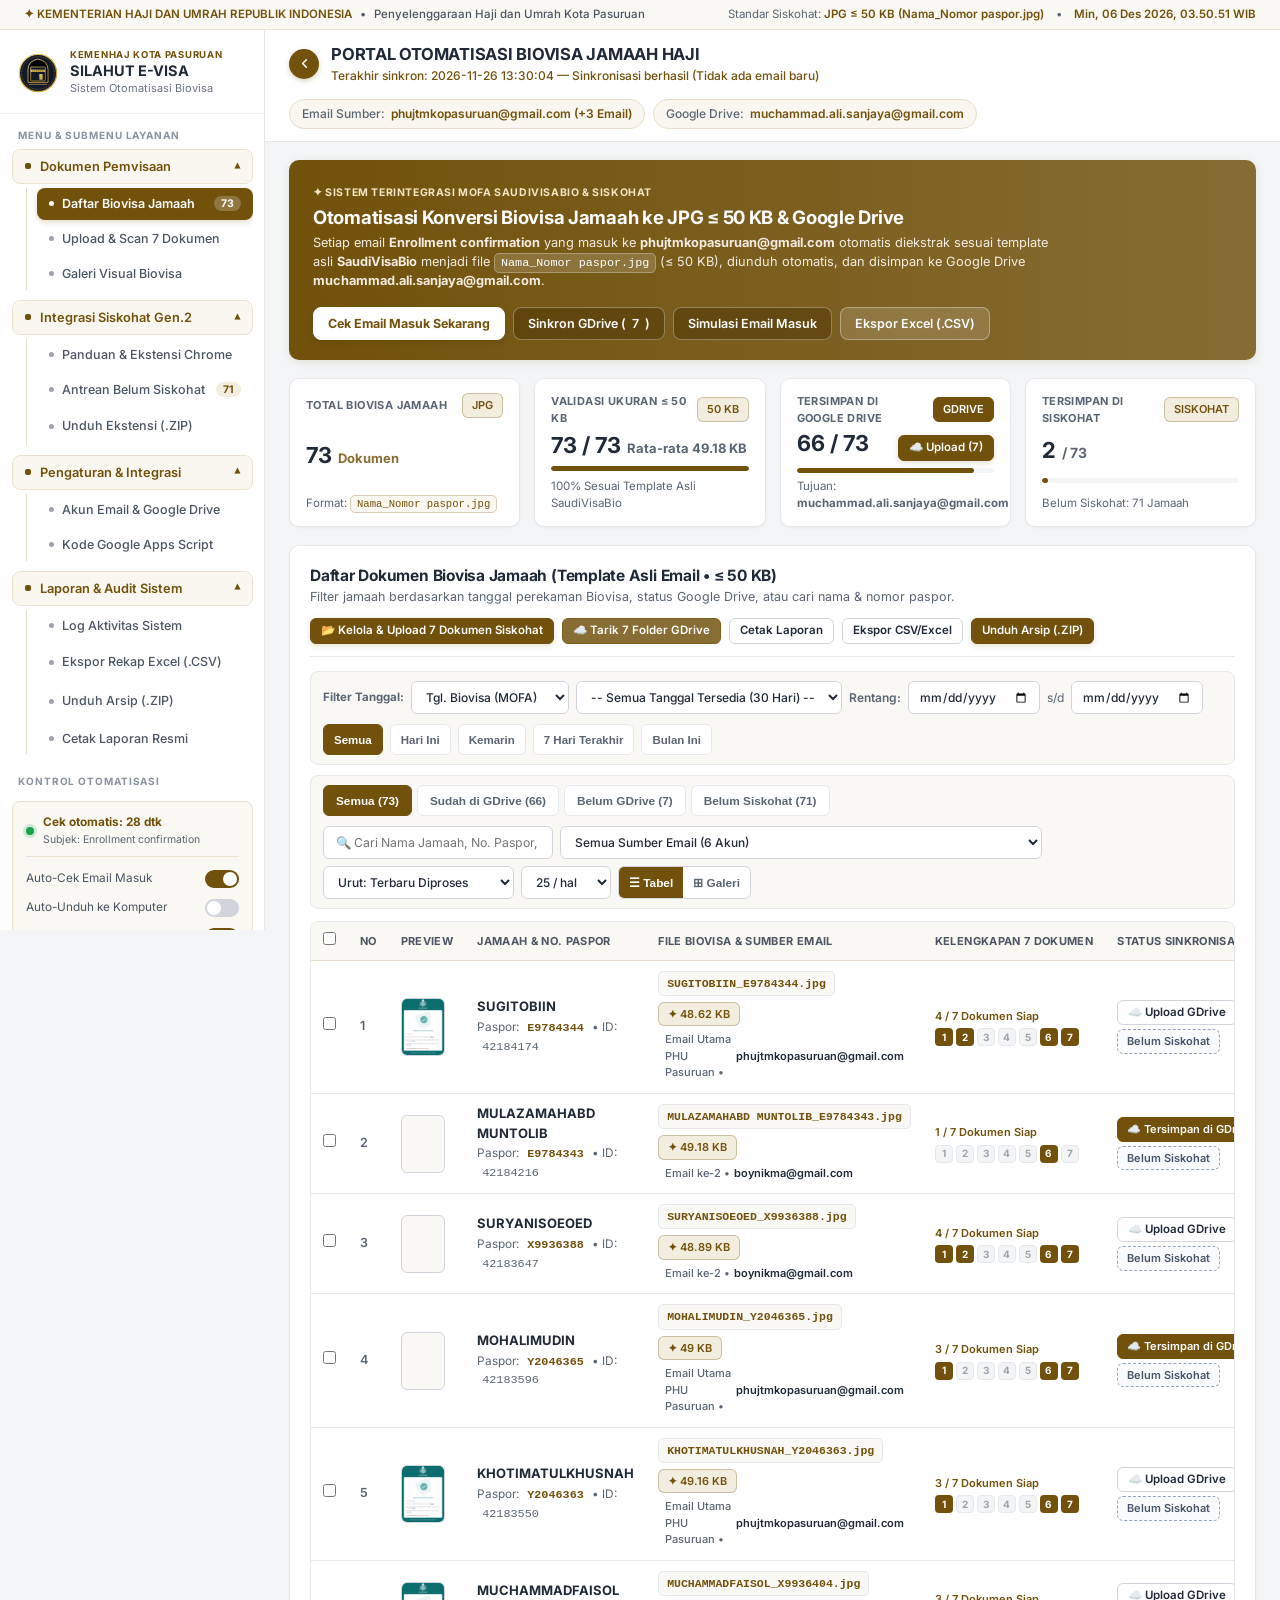
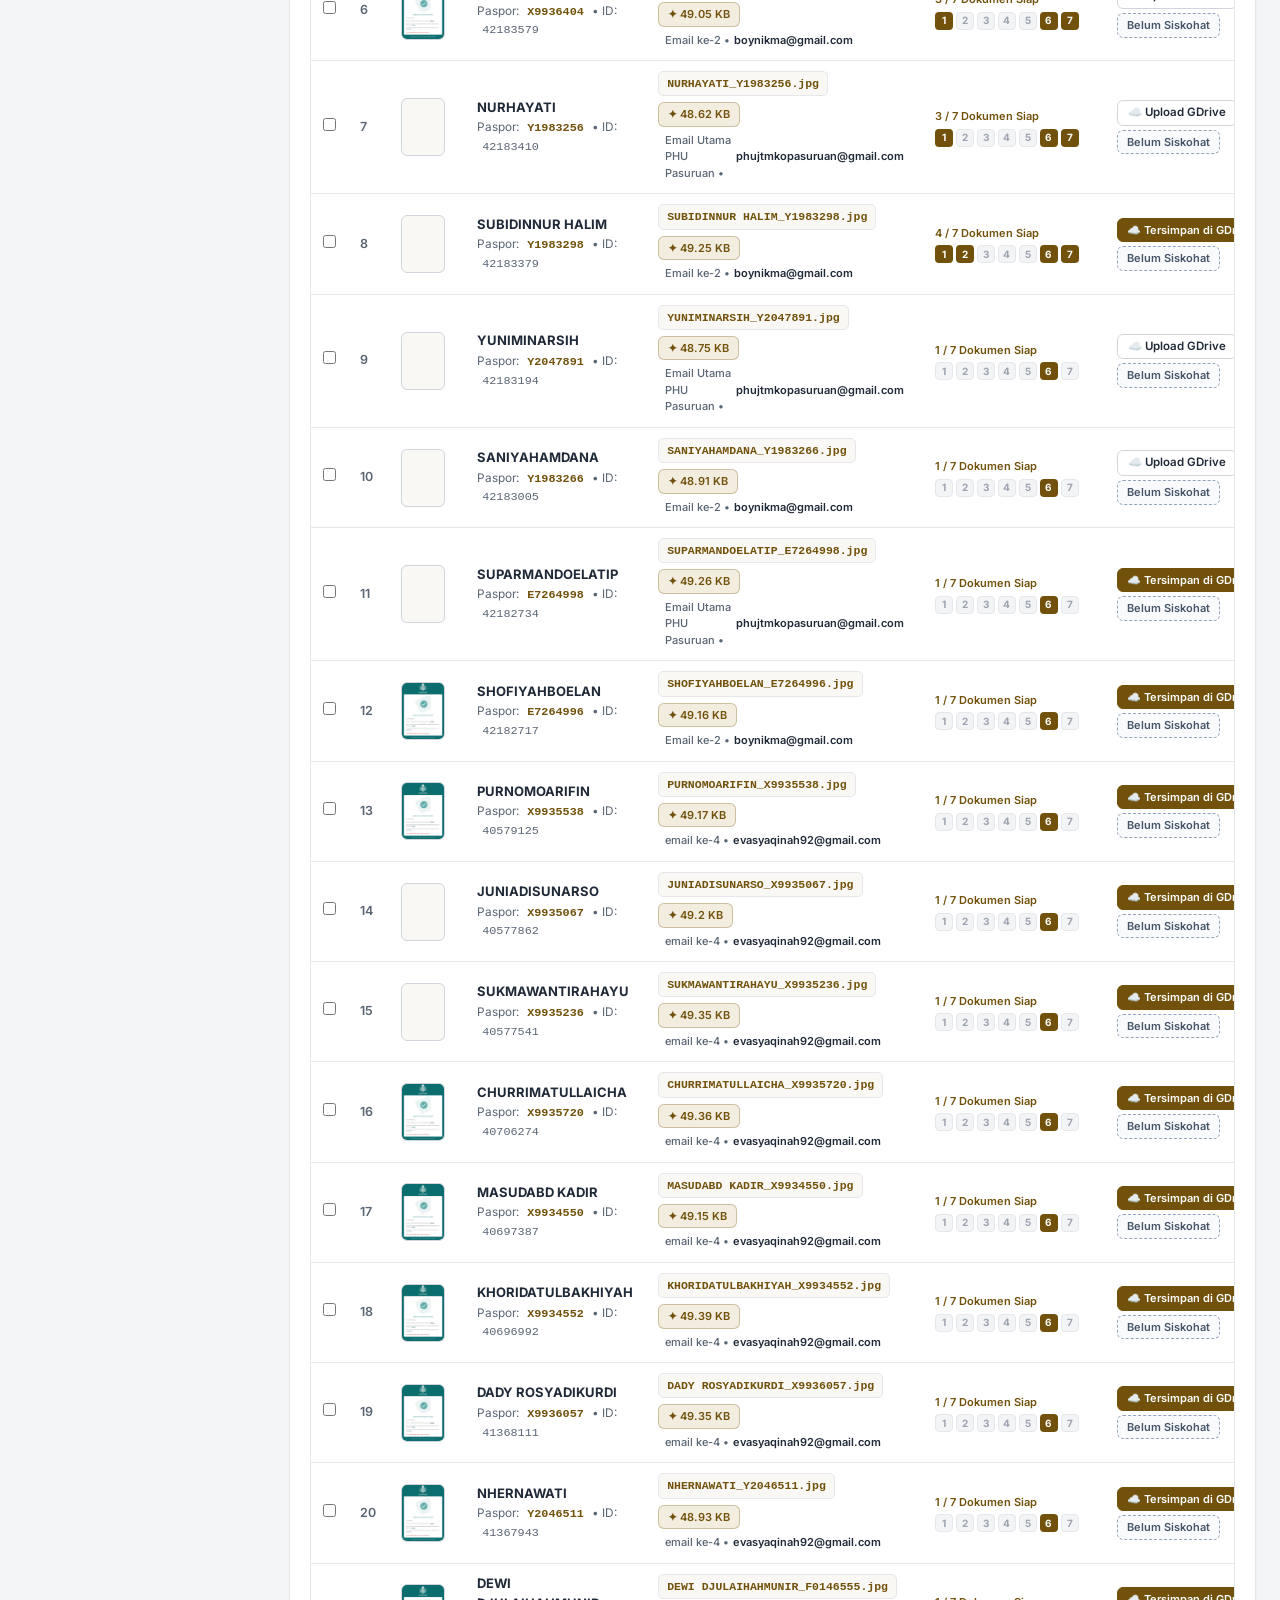
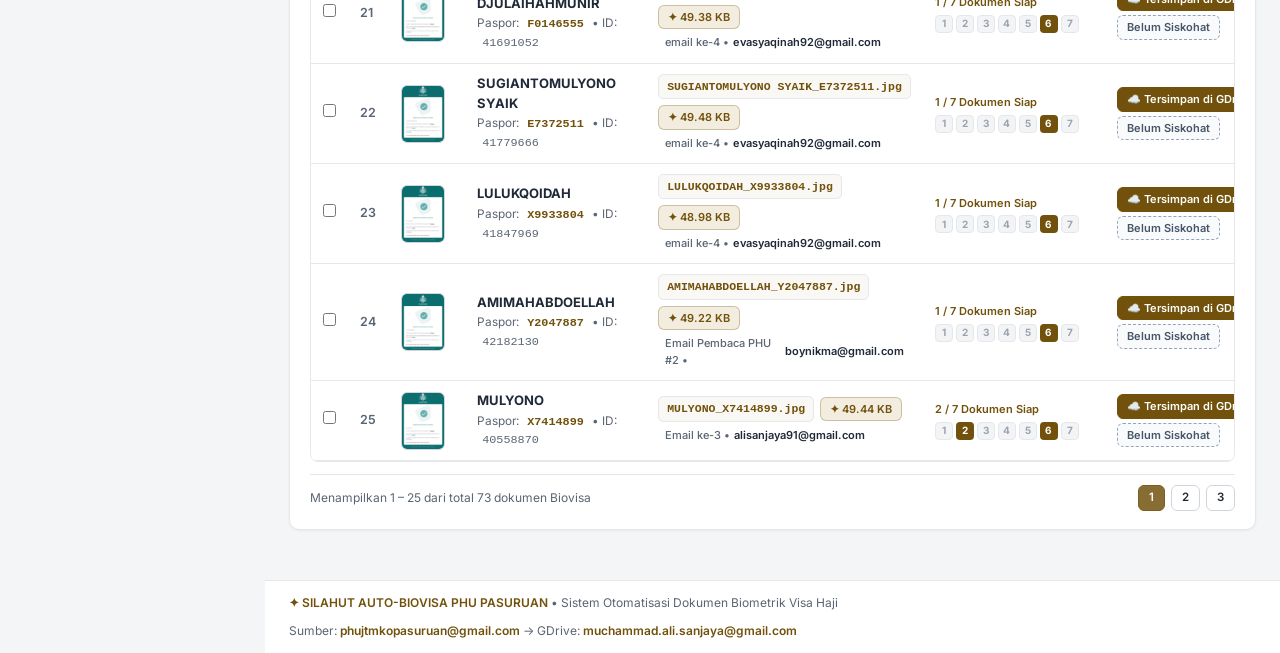
==== docs/index.html @ 72e80742 "Sync 7 dokumen pemvisaan antar-komputer (GDrive + Cloud DB + GitHub Pages)" ====
<!DOCTYPE html>
<html lang="id">
<head>
    <meta charset="UTF-8">
    <meta name="viewport" content="width=device-width, initial-scale=1.0">
    <title>SILAHUT E-VISA &bull; Sistem Otomatisasi BioVisa Jamaah Haji | PHU Kemenag Pasuruan</title>
    <link rel="icon" type="image/svg+xml" href="assets/logo-silahut.svg">
    <link rel="preconnect" href="https://fonts.googleapis.com">
    <link rel="preconnect" href="https://fonts.gstatic.com" crossorigin>
    <link rel="stylesheet" href="https://fonts.googleapis.com/css2?family=Inter:wght@400;500;600;700&family=Plus+Jakarta+Sans:wght@500;600;700;800&display=swap" media="print" onload="this.media='all'">
    <link rel="stylesheet" href="style.css">
    <link rel="stylesheet" href="admin.css">
</head>
<body class="admin-body">

    <!-- 1. TOP GOVERNMENT BAR (.top-gov-bar - #000000) -->
    <div class="top-gov-bar">
        <div class="top-gov-inner">
            <div class="gov-badge-left">
                <span class="gold-highlight">✦ KEMENTERIAN HAJI DAN UMRAH REPUBLIK INDONESIA</span>
                <span>&bull;</span>
                <span>Penyelenggaraan Haji dan Umrah Kota Pasuruan</span>
            </div>
            <div class="gov-badge-right">
                <span>Standar Siskohat: <strong class="gold-highlight">JPG &le; 50 KB (Nama_Nomor paspor.jpg)</strong></span>
                <span>&bull;</span>
                <span id="live-clock-wib">--:--:-- WIB</span>
            </div>
        </div>
    </div>

    <!-- 2. APP SHELL: SIDEBAR + MAIN WORKSPACE -->
    <div class="app-shell">

        <!-- MOBILE SIDEBAR BACKDROP -->
        <div class="sidebar-backdrop" id="sidebar-backdrop" onclick="toggleMobileSidebar(false)"></div>

        <!-- ADMIN SIDEBAR (.admin-sidebar - #111827 Charcoal + #D4AF37 Gold, Clean Governance Style) -->
        <aside class="admin-sidebar" id="admin-sidebar">
            <div class="sidebar-inner-wrap">
                <a href="index.php" class="sidebar-brand">
                    <img src="assets/logo-silahut.svg" alt="Logo PHU Kemenag">
                    <div class="sidebar-brand-text">
                        <div class="brand-tag">KEMENHAJ KOTA PASURUAN</div>
                        <div class="brand-name">SILAHUT E-VISA</div>
                        <div class="brand-sub">Sistem Otomatisasi Biovisa</div>
                    </div>
                </a>

                <div class="sidebar-section-label">Menu &amp; Submenu Layanan</div>
                <nav class="sidebar-nav">
                    <!-- MENU 1: LAYANAN DOKUMEN PEMVISAAN -->
                    <div class="sidebar-menu-group open" id="menu-grp-layanan">
                        <button type="button" class="sidebar-parent-btn" onclick="toggleSidebarGroup('menu-grp-layanan')">
                            <span class="sidebar-parent-left">
                                <span class="parent-indicator"></span>
                                <span>Dokumen Pemvisaan</span>
                            </span>
                            <span class="submenu-chevron">▾</span>
                        </button>
                        <div class="sidebar-submenu">
                            <button type="button" class="sidebar-sublink active" id="nav-tab-records" onclick="openRecordsSubmenu('table', 'all', false, this)">
                                <span class="sidebar-link-left">
                                    <span class="nav-bullet"></span>
                                    <span>Daftar Biovisa Jamaah</span>
                                </span>
                                <span class="sidebar-badge" id="nav-badge-total">0</span>
                            </button>
                            <button type="button" class="sidebar-sublink" id="nav-sub-7docs" onclick="openRecordsSubmenu('table', 'all', true, this)">
                                <span class="sidebar-link-left">
                                    <span class="nav-bullet"></span>
                                    <span>Upload &amp; Scan 7 Dokumen</span>
                                </span>
                            </button>
                            <button type="button" class="sidebar-sublink" id="nav-sub-gallery" onclick="openRecordsSubmenu('grid', 'all', false, this)">
                                <span class="sidebar-link-left">
                                    <span class="nav-bullet"></span>
                                    <span>Galeri Visual Biovisa</span>
                                </span>
                            </button>
                        </div>
                    </div>

                    <!-- MENU 2: INTEGRASI SISKOHAT GEN.2 -->
                    <div class="sidebar-menu-group open" id="menu-grp-siskohat">
                        <button type="button" class="sidebar-parent-btn" onclick="toggleSidebarGroup('menu-grp-siskohat')">
                            <span class="sidebar-parent-left">
                                <span class="parent-indicator"></span>
                                <span>Integrasi Siskohat Gen.2</span>
                            </span>
                            <span class="submenu-chevron">▾</span>
                        </button>
                        <div class="sidebar-submenu">
                            <button type="button" class="sidebar-sublink" id="nav-tab-siskohat" onclick="switchTab('tab-siskohat', this)">
                                <span class="sidebar-link-left">
                                    <span class="nav-bullet"></span>
                                    <span>Panduan &amp; Ekstensi Chrome</span>
                                </span>
                            </button>
                            <button type="button" class="sidebar-sublink" id="nav-sub-siskohat-pend" onclick="openRecordsSubmenu('table', 'siskohat_pending', false, this)">
                                <span class="sidebar-link-left">
                                    <span class="nav-bullet"></span>
                                    <span>Antrean Belum Siskohat</span>
                                </span>
                                <span class="sidebar-badge" id="nav-badge-siskohat-pend">0</span>
                            </button>
                            <a href="api.php?action=download_siskohat_ext" class="sidebar-sublink">
                                <span class="sidebar-link-left">
                                    <span class="nav-bullet"></span>
                                    <span>Unduh Ekstensi (.ZIP)</span>
                                </span>
                            </a>
                        </div>
                    </div>

                    <!-- MENU 3: PENGATURAN & INTEGRASI -->
                    <div class="sidebar-menu-group open" id="menu-grp-setup">
                        <button type="button" class="sidebar-parent-btn" onclick="toggleSidebarGroup('menu-grp-setup')">
                            <span class="sidebar-parent-left">
                                <span class="parent-indicator"></span>
                                <span>Pengaturan &amp; Integrasi</span>
                            </span>
                            <span class="submenu-chevron">▾</span>
                        </button>
                        <div class="sidebar-submenu">
                            <button type="button" class="sidebar-sublink" id="nav-tab-setup" onclick="switchTab('tab-setup', this)">
                                <span class="sidebar-link-left">
                                    <span class="nav-bullet"></span>
                                    <span>Akun Email &amp; Google Drive</span>
                                </span>
                            </button>
                            <button type="button" class="sidebar-sublink" id="nav-tab-gas" onclick="switchTab('tab-gas-scripts', this)">
                                <span class="sidebar-link-left">
                                    <span class="nav-bullet"></span>
                                    <span>Kode Google Apps Script</span>
                                </span>
                            </button>
                        </div>
                    </div>

                    <!-- MENU 4: LAPORAN & AUDIT SISTEM -->
                    <div class="sidebar-menu-group open" id="menu-grp-laporan">
                        <button type="button" class="sidebar-parent-btn" onclick="toggleSidebarGroup('menu-grp-laporan')">
                            <span class="sidebar-parent-left">
                                <span class="parent-indicator"></span>
                                <span>Laporan &amp; Audit Sistem</span>
                            </span>
                            <span class="submenu-chevron">▾</span>
                        </button>
                        <div class="sidebar-submenu">
                            <button type="button" class="sidebar-sublink" id="nav-tab-logs" onclick="switchTab('tab-logs', this)">
                                <span class="sidebar-link-left">
                                    <span class="nav-bullet"></span>
                                    <span>Log Aktivitas Sistem</span>
                                </span>
                            </button>
                            <a href="api.php?action=export_csv" class="sidebar-sublink">
                                <span class="sidebar-link-left">
                                    <span class="nav-bullet"></span>
                                    <span>Ekspor Rekap Excel (.CSV)</span>
                                </span>
                            </a>
                            <a href="api.php?action=download_zip" class="sidebar-sublink">
                                <span class="sidebar-link-left">
                                    <span class="nav-bullet"></span>
                                    <span>Unduh Arsip (.ZIP)</span>
                                </span>
                            </a>
                            <button type="button" class="sidebar-sublink" onclick="printOfficialReport()">
                                <span class="sidebar-link-left">
                                    <span class="nav-bullet"></span>
                                    <span>Cetak Laporan Resmi</span>
                                </span>
                            </button>
                        </div>
                    </div>
                </nav>

                <div class="sidebar-section-label">Kontrol Otomatisasi</div>
                <div class="sidebar-radar-card">
                    <div class="radar-header">
                        <span id="sync-dot" class="pulse-dot"></span>
                        <div>
                            <div style="font-size: 11.8px; font-weight: 700; color: var(--rich-gold);" id="sync-countdown-text">Auto-Sync Aktif</div>
                            <div style="font-size: 10.5px; color: var(--text-secondary);">Subjek: Enrollment confirmation</div>
                        </div>
                    </div>

                    <label class="sidebar-toggle-row" title="Cek otomatis email Enrollment confirmation yang baru masuk">
                        <span>Auto-Cek Email Masuk</span>
                        <span class="gov-switch">
                            <input type="checkbox" id="toggle-auto-sync" checked onchange="toggleQuickSetting()">
                            <span class="gov-slider"></span>
                        </span>
                    </label>

                    <label class="sidebar-toggle-row" title="Otomatis ter-download ke komputer Anda setiap ada email biovisa baru masuk">
                        <span>Auto-Unduh ke Komputer</span>
                        <span class="gov-switch">
                            <input type="checkbox" id="toggle-auto-download"  onchange="toggleQuickSetting()">
                            <span class="gov-slider"></span>
                        </span>
                    </label>

                    <label class="sidebar-toggle-row" title="Bunyi notifikasi lembut saat ada email Biovisa baru masuk">
                        <span>Notifikasi Suara</span>
                        <span class="gov-switch">
                            <input type="checkbox" id="toggle-sound-notif" checked>
                            <span class="gov-slider"></span>
                        </span>
                    </label>
                </div>
            </div>
        </aside>

        <!-- MAIN WORKSPACE -->
        <div class="admin-main">

            <!-- TOP MAIN NAVBAR (.main-navbar - #FFFFFF + #D4AF37 Gold Border) -->
            <header class="main-navbar">
                <div class="navbar-inner">
                    <div class="navbar-left">
                        <button class="sidebar-toggle-btn" onclick="toggleSidebarVisibility()" title="Sembunyikan / Tampilkan Sidebar Navigasi">
                            <svg viewBox="0 0 24 24" stroke-linecap="round" stroke-linejoin="round">
                                <polyline points="15 18 9 12 15 6"></polyline>
                            </svg>
                        </button>
                        <div>
                            <div class="portal-title-main" style="font-size: 16.5px;">PORTAL OTOMATISASI BIOVISA JAMAAH HAJI</div>
                            <div style="font-size: 12px; color: #71510B; font-weight: 500;" id="last-sync-info">
                                Siap memantau email subjek "Enrollment confirmation" secara real-time
                            </div>
                        </div>
                    </div>

                    <div class="account-pills">
                        <div class="portal-pill-btn" title="Akun Gmail Penerima Email MOFA">
                            <span style="color:var(--text-secondary);">Email Sumber:</span>
                            <strong id="header-source-email">phujtmkopasuruan@gmail.com</strong>
                        </div>
                        <div class="portal-pill-btn" title="Akun Google Drive Penyimpanan Otomatis">
                            <span style="color:var(--text-secondary);">Google Drive:</span>
                            <strong id="header-gdrive-email">muchammad.ali.sanjaya@gmail.com</strong>
                        </div>
                    </div>
                </div>
            </header>

            <!-- WORKSPACE CONTAINER -->
            <main class="workspace-container">

                <!-- HERO PORTAL BANNER (.hero-portal - #111827 Charcoal + Gold Divider) -->
                <section class="hero-portal bg-emerald">
                    <div class="hero-inner">
                        <div class="hero-copy">
                            <div class="hero-eyebrow">✦ SISTEM TERINTEGRASI MOFA SAUDIVISABIO &amp; SISKOHAT</div>
                            <h1>Otomatisasi Konversi Biovisa Jamaah ke JPG &le; 50 KB &amp; Google Drive</h1>
                            <div class="portal-title-divider"></div>
                            <p>
                                Setiap email <strong>Enrollment confirmation</strong> yang masuk ke <strong>phujtmkopasuruan@gmail.com</strong> otomatis diekstrak sesuai template asli <strong>SaudiVisaBio</strong> menjadi file <code>Nama_Nomor paspor.jpg</code> (&le; 50 KB), diunduh otomatis, dan disimpan ke Google Drive <strong>muchammad.ali.sanjaya@gmail.com</strong>.
                            </p>
                        </div>

                        <div class="hero-actions">
                            <button class="btn btn-gold portal-action-btn" id="btn-sync-now" onclick="syncEmailsNow(false)">
                                Cek Email Masuk Sekarang
                            </button>
                            <button class="btn btn-charcoal" id="btn-batch-gdrive" onclick="batchSyncPendingGDrive()" style="display:none;">
                                Sinkron GDrive (<span id="hero-pending-count">0</span>)
                            </button>
                            <button class="btn btn-charcoal" id="btn-simulate" onclick="simulateIncomingEmail()">
                                Simulasi Email Masuk
                            </button>
                            <a class="btn btn-outline" href="api.php?action=export_csv">
                                Ekspor Excel (.CSV)
                            </a>
                        </div>
                    </div>
                </section>

                <!-- BATCH UPLOAD LIVE PROGRESS BANNER -->
                <div class="batch-progress-banner" id="batch-progress-banner">
                    <div style="display:flex; justify-content:space-between; align-items:center; margin-bottom:6px;">
                        <strong style="color:var(--rich-gold); font-size:13px;" id="batch-progress-title">Mengunggah File Biovisa ke Google Drive...</strong>
                        <span style="font-size:12px; font-weight:700;" id="batch-progress-Label">0 / 0</span>
                    </div>
                    <div class="progress-track" style="background:#1E293B; border-color:#334155; height:9px;">
                        <div class="progress-fill" id="batch-progress-bar" style="width:0%;"></div>
                    </div>
                </div>

                <!-- 4 KARTU STATISTIK ADMIN (.admin-stat-card - #FFFFFF + Gold Top Accent) -->
                <div class="stats-grid">
                    <div class="admin-stat-card">
                        <div class="stat-top">
                            <span class="stat-label">Total Biovisa Jamaah</span>
                            <span class="badge badge-gold">JPG</span>
                        </div>
                        <div class="stat-value">
                            <span id="stat-total">0</span>
                            <span style="font-size: 13px; font-weight: 700; color: var(--ui-gold);">Dokumen</span>
                        </div>
                        <span class="stat-sub">Format: <code>Nama_Nomor paspor.jpg</code></span>
                    </div>

                    <div class="admin-stat-card">
                        <div class="stat-top">
                            <span class="stat-label">Validasi Ukuran &le; 50 KB</span>
                            <span class="badge badge-gold">50 KB</span>
                        </div>
                        <div class="stat-value">
                            <span id="stat-50kb">0</span>
                            <span style="font-size: 13px; font-weight: 700; color: var(--text-secondary);" id="stat-avg-kb">Rata-rata 0 KB</span>
                        </div>
                        <div class="progress-track">
                            <div class="progress-fill" id="progress-50kb" style="width: 100%;"></div>
                        </div>
                        <span class="stat-sub">100% Sesuai Template Asli SaudiVisaBio</span>
                    </div>

                    <div class="admin-stat-card">
                        <div class="stat-top">
                            <span class="stat-label">Tersimpan di Google Drive</span>
                            <span class="badge badge-charcoal">GDRIVE</span>
                        </div>
                        <div class="stat-value">
                            <span id="stat-gdrive">0</span>
                            <button class="btn btn-gold btn-sm" id="btn-retry-all-gdrive" onclick="batchSyncPendingGDrive()" style="margin-left:auto; display:none;">
                                Upload Pending
                            </button>
                        </div>
                        <div class="progress-track">
                            <div class="progress-fill" id="progress-gdrive" style="width: 0%;"></div>
                        </div>
                        <span class="stat-sub">Tujuan: <strong>muchammad.ali.sanjaya@gmail.com</strong></span>
                    </div>

                    <div class="admin-stat-card">
                        <div class="stat-top">
                            <span class="stat-label">Tersimpan di Siskohat</span>
                            <span class="badge badge-gold">SISKOHAT</span>
                        </div>
                        <div class="stat-value">
                            <span id="stat-siskohat-done">0</span>
                            <span style="font-size: 14px; color: var(--text-secondary); font-weight: 700;">/ <span id="stat-siskohat-total">0</span></span>
                        </div>
                        <div class="progress-track">
                            <div class="progress-fill" id="progress-siskohat" style="width: 0%;"></div>
                        </div>
                        <span class="stat-sub" id="stat-siskohat-pending">Belum Siskohat: 0 Jamaah</span>
                    </div>
                </div>

                <!-- ================================================================
                     TAB 1: DAFTAR HASIL BIOVISA (TABEL & GALERI VISUAL)
                     ================================================================ -->
                <section id="tab-records" class="tab-pane active">
                    <div class="admin-card feature-card">

                        <!-- KOP LAPORAN KHUSUS CETAK (@media print) -->
                        <div class="print-header-only">
                            <h2 style="font-size:16px; text-transform:uppercase;"></h2>
                            <h3 style="font-size:14px;">KANTOR KEMENTERIAN AGAMA KOTA / KABUPATEN PASURUAN</h3>
                            <p style="font-size:12px;">Rekapitulasi Dokumen Konfirmasi BioVisa Jamaah Haji (MOFA SaudiVisaBio &bull; JPG &le; 50KB)</p>
                            <p style="font-size:11.5px; font-weight:700; margin-top:4px;" id="print-period-label">Periode: Semua Tanggal</p>
                        </div>

                        <div class="panel-header">
                            <div>
                                <h2 class="news-title">Daftar Dokumen Biovisa Jamaah (Template Asli Email &bull; &le; 50 KB)</h2>
                                <p style="font-size: 12.5px; color: var(--text-secondary);">
                                    Filter jamaah berdasarkan tanggal perekaman Biovisa, status Google Drive, atau cari nama &amp; nomor paspor.
                                </p>
                            </div>
                            <div style="display:flex; gap:8px; flex-wrap:wrap;">
                                <button class="btn btn-gold btn-sm" onclick="toggleSevenDocsManagerPanel()">
                                    📂 Kelola &amp; Upload 7 Dokumen Siskohat
                                </button>
                                <button class="btn btn-charcoal btn-sm" id="btn-sync-gdrive-7docs" onclick="syncGDriveSevenDocs()">
                                    ☁️ Tarik 7 Folder GDrive
                                </button>
                                <button class="btn btn-outline btn-sm" onclick="printOfficialReport()">
                                    Cetak Laporan
                                </button>
                                <a class="btn btn-outline btn-sm" id="btn-export-csv-filtered" href="api.php?action=export_csv">
                                    Ekspor CSV/Excel
                                </a>
                                <a class="btn btn-gold btn-sm" id="btn-download-zip-filtered" href="api.php?action=download_zip">
                                    Unduh Arsip (.ZIP)
                                </a>
                            </div>
                        </div>

                        <!-- PANEL KELOLA & UPLOAD MASSAL 7 DOKUMEN PEMVISAAN SISKOHAT -->
                        <div class="seven-docs-manager-box" id="seven-docs-manager-box" style="display:none;">
                            <div style="display:flex; justify-content:space-between; align-items:flex-start; flex-wrap:wrap; gap:10px; margin-bottom:10px;">
                                <div>
                                    <div style="font-weight:800; font-size:13.5px; color:var(--pure-black);">
                                        ✦ Upload Massal / Sinkronisasi 7 Dokumen Pemvisaan Siskohat Gen.2 (ENTRY DATA PASPOR DAN DOKUMEN PEMVISAAN)
                                    </div>
                                    <div style="font-size:12px; color:var(--text-secondary); margin-top:2px;">
                                        Anda dapat menaruh file <code>NomorPaspor.jpg</code> atau <code>Nama_NomorPaspor.jpg</code> di 7 folder lokal <code>c:\laragon\www\e-visa\storage\dokumen\{paspor, endorsement, vaksin, kitas, pendukung, biovisa, foto}</code>, di 7 sub-folder Google Drive (<code>1_Paspor</code> s/d <code>7_Foto</code>), atau unggah sekaligus di bawah ini. Jika salah satu dari 7 file tidak ada, Siskohat otomatis <strong>memblokir slot kosong tersebut dan lanjut ke file berikutnya</strong>.
                                    </div>
                                </div>
                                <button type="button" class="btn btn-outline btn-sm" onclick="copyTextToClipboard('c:\\laragon\\www\\e-visa\\storage\\dokumen', 'Folder 7 Dokumen Server')">
                                    📋 Salin Path Folder Lokal
                                </button>
                            </div>

                            <div class="seven-docs-upload-bar">
                                <select id="bulk-doc-category" class="form-control" style="max-width:310px; font-weight:700;">
                                    <option value="paspor">1. Scan Halaman Pertama Paspor</option>
                                    <option value="endorsement">2. Scan/Upload Halaman Endorsement</option>
                                    <option value="vaksin">3. Scan/Upload Keterangan Vaksin Meningitis *</option>
                                    <option value="kitas">4. Scan/Upload Keterangan KITAS</option>
                                    <option value="pendukung">5. Scan/Upload Dokumen Pendukung</option>
                                    <option value="biovisa">6. Scan/Upload Biovisa (jpeg)</option>
                                    <option value="foto">7. Scan/Upload Foto Terbaru</option>
                                </select>
                                <input type="file" id="bulk-doc-files" accept="image/*" multiple class="form-control" style="max-width:310px;">
                                <button type="button" class="btn btn-gold" id="btn-bulk-doc-upload" onclick="uploadBulkSevenDocs()">
                                    💻 Dari Komputer (Upload)
                                </button>
                                <button type="button" class="btn btn-charcoal" onclick="openScannerModal('', document.getElementById('bulk-doc-category').value)">
                                    🖨️ Dari Scanner (Driver Aktif)
                                </button>
                                <button type="button" class="btn btn-outline" onclick="syncGDriveSevenDocs()">
                                    ☁️ Sinkron 7 Folder GDrive
                                </button>
                            </div>
                        </div>

                        <!-- BARIS 1: FILTER TANGGAL BIOVISA (.date-filter-bar) -->
                        <div class="date-filter-bar">
                            <div class="date-filter-group">
                                <span class="date-filter-label">Filter Tanggal:</span>

                                <select id="date-basis-select" class="select-compact" onchange="onDateBasisChange()" title="Dasar Tanggal Filter">
                                    <option value="enrollment">Tgl. Biovisa (MOFA)</option>
                                    <option value="processed">Tgl. Diproses Sistem</option>
                                </select>

                                <select id="quick-date-select" class="select-compact" onchange="onQuickDateSelectChange(this.value)" title="Pilih Cepat Tanggal Biovisa yang Tersedia">
                                    <option value="">-- Semua Tanggal Tersedia --</option>
                                </select>

                                <span style="font-size:12px; color:var(--text-secondary); font-weight:600;">Rentang:</span>
                                <input type="date" id="filter-date-from" class="date-input-compact" onchange="onCustomDateInput()" title="Dari Tanggal">
                                <span style="font-size:12px; color:var(--text-secondary);">s/d</span>
                                <input type="date" id="filter-date-to" class="date-input-compact" onchange="onCustomDateInput()" title="Sampai Tanggal">
                            </div>

                            <div class="date-filter-group">
                                <button type="button" class="date-preset-btn active" id="preset-all" onclick="applyDatePreset('all', this)">Semua</button>
                                <button type="button" class="date-preset-btn" id="preset-today" onclick="applyDatePreset('today', this)">Hari Ini</button>
                                <button type="button" class="date-preset-btn" id="preset-yesterday" onclick="applyDatePreset('yesterday', this)">Kemarin</button>
                                <button type="button" class="date-preset-btn" id="preset-7days" onclick="applyDatePreset('7days', this)">7 Hari Terakhir</button>
                                <button type="button" class="date-preset-btn" id="preset-month" onclick="applyDatePreset('month', this)">Bulan Ini</button>
                            </div>
                        </div>

                        <!-- BANNER RINGKASAN FILTER TANGGAL AKTIF -->
                        <div class="date-active-banner" id="date-active-banner">
                            <div>
                                <strong id="date-active-summary-text">Filter Tanggal Aktif</strong>
                            </div>
                            <div style="display:flex; gap:8px; align-items:center;">
                                <button type="button" class="btn btn-outline btn-sm" onclick="applyDatePreset('all', document.getElementById('preset-all'))">
                                    Reset Filter Tanggal
                                </button>
                            </div>
                        </div>

                        <!-- BARIS 2: FILTER STATUS, SORT, SEARCH & VIEW MODE TOOLBAR -->
                        <div class="explorer-toolbar">
                            <div class="filter-pills">
                                <button class="filter-pill active" onclick="setRecordFilter('all', this)">
                                    Semua (<span id="count-filter-all">0</span>)
                                </button>
                                <button class="filter-pill" onclick="setRecordFilter('gdrive_ok', this)">
                                    Sudah di GDrive (<span id="count-filter-ok">0</span>)
                                </button>
                                <button class="filter-pill" onclick="setRecordFilter('gdrive_pending', this)">
                                    Belum GDrive (<span id="count-filter-pending">0</span>)
                                </button>
                                <button class="filter-pill" onclick="setRecordFilter('siskohat_pending', this)">
                                    Belum Siskohat (<span id="count-filter-siskohat-pending">0</span>)
                                </button>
                            </div>

                            <div class="toolbar-right">
                                <input type="text" id="search-records" class="search-input" placeholder="🔍 Cari Nama Jamaah, No. Paspor, atau Email..." oninput="onFilterOrSearchChange()">

                                <select id="filter-source-email" class="select-compact" onchange="onFilterOrSearchChange()" title="Filter Berdasarkan Asal Sumber Email">
                                    <option value="">Semua Sumber Email</option>
                                </select>

                                <select id="sort-records" class="select-compact" onchange="onFilterOrSearchChange()" title="Urutkan Data">
                                    <option value="newest">Urut: Terbaru Diproses</option>
                                    <option value="nama_asc">Urut: Nama Jamaah (A-Z)</option>
                                    <option value="paspor_asc">Urut: Nomor Paspor (A-Z)</option>
                                    <option value="size_asc">Urut: Ukuran KB</option>
                                </select>

                                <select id="page-size-select" class="select-compact" onchange="onFilterOrSearchChange()" title="Jumlah Baris per Halaman">
                                    <option value="25">25 / hal</option>
                                    <option value="50">50 / hal</option>
                                    <option value="100">100 / hal</option>
                                    <option value="9999">Semua</option>
                                </select>

                                <div class="view-toggle-group" title="Pilih Mode Tampilan">
                                    <button class="view-toggle-btn active" id="btn-view-table" onclick="setViewMode('table')">☰ Tabel</button>
                                    <button class="view-toggle-btn" id="btn-view-grid" onclick="setViewMode('grid')">⊞ Galeri</button>
                                </div>
                            </div>
                        </div>

                        <!-- BULK ACTION BAR -->
                        <div class="bulk-action-bar" id="bulk-action-bar">
                            <div style="font-size: 13px; font-weight: 800; color: var(--charcoal);">
                                ✦ <span id="bulk-selected-count">0</span> dokumen Biovisa dipilih
                            </div>
                            <div style="display:flex; gap:8px; flex-wrap:wrap;">
                                <button class="btn btn-charcoal btn-sm" onclick="bulkUploadSelectedToGDrive()">
                                    ☁️ Upload Terpilih ke GDrive
                                </button>
                                <button class="btn btn-outline btn-sm" style="color:var(--danger); border-color:var(--danger);" onclick="bulkDeleteSelected()">
                                    🗑️ Hapus Terpilih
                                </button>
                                <button class="btn btn-outline btn-sm" onclick="clearBulkSelection()">
                                    Batal
                                </button>
                            </div>
                        </div>

                        <!-- MODE 1: TAMPILAN TABEL (.table-custom) -->
                        <div class="table-wrap" id="records-table-container">
                            <table class="table-custom">
                                <thead>
                                    <tr>
                                        <th class="no-print" style="width: 36px; text-align:center;">
                                            <input type="checkbox" id="check-all-records" onchange="toggleSelectAllRecords(this.checked)">
                                        </th>
                                        <th style="width: 42px;">No</th>
                                        <th class="no-print" style="width: 62px;">Preview</th>
                                        <th>Jamaah &amp; No. Paspor</th>
                                        <th>File Biovisa &amp; Sumber Email</th>
                                        <th>Kelengkapan 7 Dokumen</th>
                                        <th>Status Sinkronisasi</th>
                                        <th>Waktu Biovisa</th>
                                        <th class="no-print" style="text-align: right;">Aksi</th>
                                    </tr>
                                </thead>
                                <tbody id="records-tbody">
                                    <tr>
                                        <td colspan="9" class="empty-state">Memuat data Biovisa...</td>
                                    </tr>
                                </tbody>
                            </table>
                        </div>

                        <!-- MODE 2: TAMPILAN GALERI KARTU (.gallery-grid) -->
                        <div class="gallery-grid" id="records-grid-container" style="display:none;"></div>

                        <!-- PAGINATION FOOTER -->
                        <div class="table-footer">
                            <div id="pagination-info">Menampilkan 0 data</div>
                            <div style="display:flex; gap:6px;" id="pagination-buttons"></div>
                        </div>
                    </div>
                </section>

                <!-- ================================================================
                     TAB 4: INTEGRASI GMAIL & GOOGLE DRIVE
                     ================================================================ -->
                <section id="tab-setup" class="tab-pane">
                    <div class="admin-card service-item-card">
                        <div class="panel-header">
                            <div>
                                <h2 class="news-title">Konfigurasi Integrasi Email &amp; Google Drive</h2>
                                <p style="font-size: 12.5px; color: var(--text-secondary);">
                                    Pengaturan penarikan email otomatis dari <strong>phujtmkopasuruan@gmail.com</strong> dan penyimpanan ke Google Drive <strong>muchammad.ali.sanjaya@gmail.com</strong>.
                                </p>
                            </div>
                            <div style="display:flex; gap:8px; flex-wrap:wrap;">
                                <button class="btn btn-charcoal" id="btn-test-conn" onclick="testConnectionsNow()">
                                    🔍 Tes &amp; Diagnosa Koneksi Gmail + GDrive
                                </button>
                                <button class="btn btn-gold" onclick="saveAppSettings()">
                                    💾 Simpan Semua Pengaturan
                                </button>
                            </div>
                        </div>

                        <div id="connection-diag-box" class="verification-panel" style="display:none;"></div>

                        <div class="form-grid">
                            <div>
                                <div style="display:flex; justify-content:space-between; align-items:center; flex-wrap:wrap; gap:8px; margin-bottom: 12px;">
                                    <h3 style="font-size: 14.5px;"><span class="tracking-step">1</span> Daftar Akun Email Pembaca "Enrollment confirmation" (Multi-Email)</h3>
                                    <button type="button" class="btn btn-gold btn-sm" onclick="addNewSourceAccountCard()">
                                        ➕ Tambah Email Pembaca
                                    </button>
                                </div>

                                <div class="form-group">
                                    <label>Filter Judul / Subjek Email (Berlaku untuk Semua Akun Email Pembaca)</label>
                                    <input type="text" id="set-subject-filter" class="form-control" value="Enrollment confirmation">
                                    <div class="help-text">Default resmi MOFA: <code>Enrollment confirmation</code></div>
                                </div>

                                <!-- DAFTAR DINAMIS AKUN EMAIL PEMBACA -->
                                <div id="source-accounts-list" class="source-accounts-container"></div>

                                <button type="button" class="btn btn-outline" style="width:100%; border-style:dashed;" onclick="addNewSourceAccountCard()">
                                    ➕ Tambah Akun Email Pembaca Lainnya
                                </button>
                            </div>

                            <div>
                                <h3 style="font-size: 14.5px; margin-bottom: 12px;"><span class="tracking-step">2</span> Penyimpanan Google Drive &amp; Ukuran File JPG 50KB</h3>
                                <div class="form-group">
                                    <label>Akun Google Drive Tujuan</label>
                                    <input type="email" id="set-target-gdrive-email" class="form-control" value="muchammad.ali.sanjaya@gmail.com">
                                </div>

                                <div class="form-group">
                                    <label>URL Web App Google Apps Script Penyimpan GDrive (Akun: muchammad.ali.sanjaya@gmail.com)</label>
                                    <input type="url" id="set-gas-gdrive-url" class="form-control" placeholder="https://script.google.com/macros/s/YYYY.../exec" value="https://script.google.com/macros/s/AKfycbzyOpflleU5yXKJe7AU8q-zR3l08y7MItBeBCjNWQvPeghD5m9J_t-FPrS1kapaLFQv/exec">
                                </div>

                                <div class="form-group">
                                    <label>Nama Folder di Google Drive (Otomatis Dibuat)</label>
                                    <input type="text" id="set-gdrive-folder" class="form-control" value="Biovisa_Jamaah_PHU_Pasuruan">
                                </div>

                                <div class="form-grid" style="grid-template-columns: 1fr 1fr; gap: 10px;">
                                    <div class="form-group">
                                        <label>Batas Minimal Ukuran (KB)</label>
                                        <input type="number" step="0.5" min="20" max="48" id="set-min-kb" class="form-control" value="42">
                                    </div>
                                    <div class="form-group">
                                        <label>Batas Maksimal Ukuran (KB &le; 50)</label>
                                        <input type="number" step="0.1" min="30" max="49.8" id="set-max-kb" class="form-control" value="49.5">
                                    </div>
                                </div>

                                <div class="form-grid" style="grid-template-columns: 1fr 1fr; gap: 10px;">
                                    <div class="form-group">
                                        <label>Interval Cek Email Otomatis (Detik)</label>
                                        <input type="number" min="10" max="600" id="set-sync-interval" class="form-control" value="30">
                                    </div>
                                    <div class="form-group">
                                        <label>Mode Konversi Email</label>
                                        <select id="set-process-mode" class="form-control">
                                            <option value="both" selected>Keduanya (Lampiran &amp; Template Asli Email)</option>
                                            <option value="render_only" >Template Asli Email SaudiVisaBio</option>
                                        </select>
                                    </div>
                                </div>
                            </div>
                        </div>
                    </div>
                </section>

                <!-- ================================================================
                     TAB 4B: KODE GOOGLE APPS SCRIPT (SUBMENU TERPISAH AGAR RAPI)
                     ================================================================ -->
                <section id="tab-gas-scripts" class="tab-pane">
                    <div class="form-grid">
                        <div class="admin-card feature-card">
                            <div class="panel-header">
                                <div>
                                    <h2 class="news-title">☁️ Script 1: Simpan Otomatis ke Google Drive</h2>
                                    <p style="font-size: 12px; color: var(--text-secondary); font-weight: 600;">Pasang di akun: muchammad.ali.sanjaya@gmail.com</p>
                                </div>
                                <button class="btn btn-gold btn-sm" onclick="copyScriptCode('code-gas-gdrive')">
                                    📋 Salin Script GDrive
                                </button>
                            </div>
                            <ol class="step-list">
                                <li>Buka <a href="https://script.google.com" target="_blank" style="color:var(--charcoal); font-weight:700;">script.google.com</a> dengan akun <strong>muchammad.ali.sanjaya@gmail.com</strong>.</li>
                                <li>Tempel (Paste) script di bawah ini, pilih fungsi <code>cekIzinAkses</code> lalu klik <strong>Run</strong> 1x untuk izin Drive.</li>
                                <li>Klik <strong>Deploy &rarr; New deployment</strong> (jenis <strong>Web app</strong>, akses <strong>Anyone / Siapa saja</strong>).</li>
                            </ol>
                            <pre class="code-box" id="code-gas-gdrive">/**
 * ============================================================================
 * GOOGLE APPS SCRIPT ALL-IN-ONE (BISA UNTUK GDRIVE &amp; GMAIL SEKALIGUS)
 * - Mendukung Penyimpanan Otomatis ke Google Drive (doPost)
 * - Mendukung Pembacaan Email &quot;Mofa Enrollment Confirmation&quot; (doGet)
 * ============================================================================
 * CARA UPDATE / DEPLOY ULANG (PENTING!):
 * 1. Buka project Anda di https://script.google.com
 *    - Untuk GDrive : pastikan login akun muchammad.ali.sanjaya@gmail.com
 *    - Untuk Gmail  : pastikan login akun phujtmkopasuruan@gmail.com
 * 2. Hapus seluruh kode lama di editor Code.gs, lalu TEMPEL (Paste) seluruh kode ini.
 * 3. Tekan Ctrl+S (Simpan).
 * 4. PENTING: Agar izin Google Drive &amp; Gmail aktif, pada toolbar atas di sebelah
 *    tombol &quot;Run / Jalankan&quot;, pilih fungsi &quot;cekIzinAkses&quot; lalu klik &quot;Run / Jalankan&quot;
 *    dan klik &quot;Review Permissions -&gt; Allow / Izinkan&quot;.
 * 5. Klik tombol &quot;Deploy&quot; di kanan atas -&gt; pilih &quot;New deployment&quot; (Deployment baru).
 * 6. Pilih jenis &quot;Web app&quot;:
 *    - Execute as : Me
 *    - Who has access (Siapa yang memiliki akses) : Anyone (Siapa saja)
 * 7. Klik &quot;Deploy&quot;, lalu SALIN &quot;Web app URL&quot; yang baru ke aplikasi Laragon.
 * ============================================================================
 */

var DEFAULT_FOLDER_NAME = &#039;Biovisa_Jamaah_PHU_Pasuruan&#039;;

/**
 * Jalankan fungsi ini 1x di editor (klik tombol Run) untuk memicu izin Google Drive &amp; Gmail
 */
function cekIzinAkses() {
  var emailAkun = Session.getEffectiveUser().getEmail();
  var rootFolder = DriveApp.getRootFolder().getName();
  var inboxThreads = GmailApp.getInboxThreads(0, 1);
  Logger.log(&#039;Izin berhasil diaktifkan untuk akun: &#039; + emailAkun + &#039; | Drive: &#039; + rootFolder + &#039; | Inbox OK (&#039; + inboxThreads.length + &#039;)&#039;);
}

/**
 * doGet: Digunakan untuk:
 * 1. Menarik email &quot;Mofa Enrollment Confirmation&quot; (jika parameter action=fetch_mofa)
 * 2. Mengecek status koneksi &amp; akun aktif (jika dipanggil tanpa parameter atau action=ping)
 */
function doGet(e) {
  try {
    var params = (e &amp;&amp; e.parameter) ? e.parameter : {};
    var action = params.action || &#039;ping&#039;;
    var activeEmail = &#039;&#039;;
    try {
      activeEmail = Session.getEffectiveUser().getEmail() || Session.getActiveUser().getEmail() || &#039;&#039;;
    } catch (errUser) {}

    if (action === &#039;ping&#039; || action === &#039;status&#039;) {
      return jsonOut({
        ok: true,
        service: &#039;Auto-BioVisa All-in-One (Gmail + GDrive 7-Dokumen &amp; Multi-PC Cloud Sync Ready)&#039;,
        supports_post: true,
        supports_get: true,
        account_email: activeEmail,
        status: &#039;READY&#039;
      });
    }

    // Ambil snapshot database Cloud bersama (daftar akun email pembaca &amp; data Biovisa) agar semua komputer 100% sinkron
    if (action === &#039;get_cloud_db&#039;) {
      var dbRoot = getOrCreateTargetFolder(params.folder_name || DEFAULT_FOLDER_NAME, params.folder_id || &#039;&#039;);
      var dbFiles = dbRoot.getFilesByName(&#039;SILAHUT_CLOUD_DB.json&#039;);
      if (dbFiles.hasNext()) {
        var dbFile = dbFiles.next();
        var rawJson = dbFile.getBlob().getDataAsString(&#039;UTF-8&#039;);
        var parsedDb = JSON.parse(rawJson);
        return jsonOut({
          ok: true,
          found: true,
          updated_at: dbFile.getLastUpdated().toISOString(),
          bundle: parsedDb
        });
      }
      return jsonOut({ ok: true, found: false, bundle: null });
    }

    // Ambil 1 file dari Google Drive dalam bentuk Base64 (untuk sinkronisasi 7 Dokumen dari GDrive ke Server/Siskohat)
    if (action === &#039;get_gdrive_file&#039; &amp;&amp; params.file_id) {
      var gFile = DriveApp.getFileById(params.file_id);
      var blob = gFile.getBlob();
      return jsonOut({
        ok: true,
        file_id: gFile.getId(),
        filename: gFile.getName(),
        mime_type: blob.getContentType(),
        size_bytes: gFile.getSize(),
        base64: Utilities.base64Encode(blob.getBytes())
      });
    }

    // Daftar seluruh file pada 7 Sub-Folder Dokumen di Google Drive
    if (action === &#039;list_gdrive_docs&#039;) {
      var rootFolder = getOrCreateTargetFolder(params.folder_name || DEFAULT_FOLDER_NAME, params.folder_id || &#039;&#039;);
      var catMap = {
        &#039;paspor&#039;: [&#039;1_Paspor&#039;, &#039;Paspor&#039;, &#039;paspor&#039;],
        &#039;endorsement&#039;: [&#039;2_Endorsement&#039;, &#039;Endorsement&#039;, &#039;endorsement&#039;],
        &#039;vaksin&#039;: [&#039;3_Vaksin&#039;, &#039;Vaksin&#039;, &#039;vaksin&#039;],
        &#039;kitas&#039;: [&#039;4_Kitas&#039;, &#039;Kitas&#039;, &#039;KITAS&#039;, &#039;kitas&#039;],
        &#039;pendukung&#039;: [&#039;5_Pendukung&#039;, &#039;Pendukung&#039;, &#039;pendukung&#039;],
        &#039;biovisa&#039;: [&#039;6_Biovisa&#039;, &#039;Biovisa&#039;, &#039;biovisa&#039;],
        &#039;foto&#039;: [&#039;7_Foto&#039;, &#039;Foto&#039;, &#039;foto&#039;]
      };
      var resultDocs = {};
      for (var catKey in catMap) {
        resultDocs[catKey] = [];
        var aliases = catMap[catKey];
        var subFolder = null;
        for (var a = 0; a &lt; aliases.length; a++) {
          var sfIt = rootFolder.getFoldersByName(aliases[a]);
          if (sfIt.hasNext()) {
            subFolder = sfIt.next();
            break;
          }
        }
        if (!subFolder) {
          // Buat sub-folder resmi otomatis jika belum ada
          subFolder = rootFolder.createFolder(aliases[0]);
        }
        var fIt = subFolder.getFiles();
        while (fIt.hasNext()) {
          var f = fIt.next();
          resultDocs[catKey].push({
            file_id: f.getId(),
            filename: f.getName(),
            size_bytes: f.getSize(),
            size_kb: Math.round((f.getSize() / 1024) * 100) / 100,
            url: f.getUrl()
          });
        }
      }
      return jsonOut({
        ok: true,
        account_email: activeEmail,
        root_folder_id: rootFolder.getId(),
        root_folder_url: rootFolder.getUrl(),
        categories: resultDocs
      });
    }

    var subjectQuery = params.subject || &#039;Enrollment confirmation&#039;;
    var limit = parseInt(params.limit || &#039;100&#039;, 10);
    if (isNaN(limit) || limit &lt; 1) limit = 100;
    if (limit &gt; 150) limit = 150;

    var query = &#039;subject:&quot;Enrollment confirmation&quot;&#039;;
    var threads = GmailApp.search(query, 0, limit);
    var emails = [];

    for (var i = 0; i &lt; threads.length; i++) {
      var messages = threads[i].getMessages();
      for (var j = 0; j &lt; messages.length; j++) {
        var msg = messages[j];
        var subj = msg.getSubject() || &#039;&#039;;
        if (subj.toLowerCase().indexOf(&#039;enrollment confirmation&#039;) === -1) {
          continue;
        }
        var plainBody = msg.getPlainBody() || &#039;&#039;;
        if (plainBody.indexOf(&#039;One Time Password&#039;) !== -1) {
          continue;
        }
        // Jangan tolak jika ada &quot;passport number&quot; meskipun ada kutipan &quot;under review&quot; di thread yang sama
        if (plainBody.indexOf(&#039;under review&#039;) !== -1 &amp;&amp; plainBody.toLowerCase().indexOf(&#039;passport number&#039;) === -1) {
          continue;
        }

        emails.push({
          message_id: msg.getId(),
          subject: subj,
          from: msg.getFrom(),
          to: msg.getTo(),
          date: Utilities.formatDate(msg.getDate(), &#039;Asia/Jakarta&#039;, &#039;dd MMM yyyy, HH:mm:ss&#039;) + &#039; WIB&#039;,
          body_text: plainBody,
          body_html: &#039;&#039;,
          attachments: []
        });
      }
    }

    return jsonOut({
      ok: true,
      account_email: activeEmail,
      query_used: query,
      count: emails.length,
      emails: emails
    });

  } catch (err) {
    return jsonOut({
      ok: false,
      error: err.toString(),
      emails: []
    });
  }
}

/**
 * doPost: Digunakan untuk menyimpan file JPG Biovisa (Nama_Nomor paspor.jpg &lt;= 50KB) ke Google Drive
 */
function doPost(e) {
  try {
    var raw = (e &amp;&amp; e.postData &amp;&amp; e.postData.contents) ? e.postData.contents : &#039;{}&#039;;
    var data = JSON.parse(raw);

    var activeEmail = &#039;&#039;;
    try {
      activeEmail = Session.getEffectiveUser().getEmail() || &#039;&#039;;
    } catch (errUser) {}

    if (data.action === &#039;ping_post&#039;) {
      var testFolder = getOrCreateTargetFolder(data.folder_name || DEFAULT_FOLDER_NAME, data.folder_id || &#039;&#039;);
      return jsonOut({
        ok: true,
        account_email: activeEmail,
        folder_id: testFolder.getId(),
        folder_name: testFolder.getName(),
        folder_url: testFolder.getUrl(),
        message: &#039;Koneksi tulis Google Drive berhasil pada akun &#039; + (activeEmail || &#039;ini&#039;)
      });
    }

    // Simpan snapshot database Cloud bersama (daftar akun email pembaca &amp; data Biovisa) ke Google Drive
    if (data.action === &#039;save_cloud_db&#039; &amp;&amp; data.cloud_db_json) {
      var dbFolder = getOrCreateTargetFolder(data.folder_name || DEFAULT_FOLDER_NAME, data.folder_id || &#039;&#039;);
      var oldDbs = dbFolder.getFilesByName(&#039;SILAHUT_CLOUD_DB.json&#039;);
      while (oldDbs.hasNext()) {
        oldDbs.next().setTrashed(true);
      }
      var dbBlob = Utilities.newBlob(data.cloud_db_json, &#039;application/json&#039;, &#039;SILAHUT_CLOUD_DB.json&#039;);
      var createdDb = dbFolder.createFile(dbBlob);
      return jsonOut({
        ok: true,
        file_id: createdDb.getId(),
        updated_at: new Date().toISOString()
      });
    }

    var filename   = data.filename || (&#039;JAMAAH_&#039; + new Date().getTime() + &#039;.jpg&#039;);
    var base64File = data.base64_file || &#039;&#039;;
    var folderName = data.folder_name || DEFAULT_FOLDER_NAME;
    var folderId   = data.folder_id || &#039;&#039;;
    var subfolderName = data.subfolder || &#039;&#039;;

    if (!base64File) {
      return jsonOut({ ok: false, error: &#039;Data base64_file kosong.&#039; });
    }

    var rootFolder = getOrCreateTargetFolder(folderName, folderId);
    var folder = rootFolder;
    if (subfolderName) {
      var subIt = rootFolder.getFoldersByName(subfolderName);
      if (subIt.hasNext()) {
        folder = subIt.next();
      } else {
        folder = rootFolder.createFolder(subfolderName);
      }
    }

    // Hapus file lama dengan nama yang sama di folder tersebut agar tidak duplikat
    var existingFiles = folder.getFilesByName(filename);
    while (existingFiles.hasNext()) {
      var oldFile = existingFiles.next();
      oldFile.setTrashed(true);
    }

    // Simpan file JPG Biovisa (Nama_Nomor paspor.jpg &lt;= 50KB)
    var decodedBytes = Utilities.base64Decode(base64File);
    var blob = Utilities.newBlob(decodedBytes, &#039;image/jpeg&#039;, filename);
    var createdFile = folder.createFile(blob);
    createdFile.setDescription(
      &#039;Biovisa Jamaah: &#039; + (data.nama || &#039;-&#039;) +
      &#039; | Paspor: &#039; + (data.paspor || &#039;-&#039;) +
      &#039; | Enrollment ID: &#039; + (data.enrollment_id || &#039;-&#039;) +
      &#039; | Ukuran: &#039; + (data.size_kb || &#039;-&#039;) + &#039; KB&#039;
    );

    return jsonOut({
      ok: true,
      account_email: activeEmail,
      file_id: createdFile.getId(),
      file_url: createdFile.getUrl(),
      folder_id: folder.getId(),
      folder_url: folder.getUrl(),
      filename: filename
    });
  } catch (err) {
    return jsonOut({
      ok: false,
      error: err.toString()
    });
  }
}

function getOrCreateTargetFolder(folderName, folderId) {
  var folder = null;
  if (folderId) {
    try {
      folder = DriveApp.getFolderById(folderId);
    } catch (errFolder) {
      folder = null;
    }
  }
  if (!folder) {
    var folders = DriveApp.getFoldersByName(folderName);
    if (folders.hasNext()) {
      folder = folders.next();
    } else {
      folder = DriveApp.createFolder(folderName);
    }
  }
  return folder;
}

function jsonOut(obj) {
  return ContentService.createTextOutput(JSON.stringify(obj))
    .setMimeType(ContentService.MimeType.JSON);
}
</pre>
                        </div>

                        <div class="admin-card feature-card">
                            <div class="panel-header">
                                <div>
                                    <h2 class="news-title">📩 Script 2: Pembaca Email "Enrollment confirmation"</h2>
                                    <p style="font-size: 12px; color: var(--text-secondary); font-weight: 600;">Pasang di akun: phujtmkopasuruan@gmail.com</p>
                                </div>
                                <button class="btn btn-charcoal btn-sm" onclick="copyScriptCode('code-gas-gmail')">
                                    📋 Salin Script Gmail
                                </button>
                            </div>
                            <ol class="step-list">
                                <li>Buka <a href="https://script.google.com" target="_blank" style="color:var(--charcoal); font-weight:700;">script.google.com</a> dengan akun <strong>phujtmkopasuruan@gmail.com</strong>.</li>
                                <li>Tempel (Paste) script di bawah ini, lalu klik <strong>Deploy &rarr; New deployment</strong> (jenis <strong>Web app</strong>, akses <strong>Anyone / Siapa saja</strong>).</li>
                                <li>Salin <strong>Web App URL</strong> ke kolom <em>URL Web App Pembaca Gmail</em> di submenu Akun Email &amp; Google Drive.</li>
                            </ol>
                            <pre class="code-box" id="code-gas-gmail">/**
 * ============================================================================
 * GOOGLE APPS SCRIPT ALL-IN-ONE (BISA UNTUK GDRIVE &amp; GMAIL SEKALIGUS)
 * - Mendukung Penyimpanan Otomatis ke Google Drive (doPost)
 * - Mendukung Pembacaan Email &quot;Mofa Enrollment Confirmation&quot; (doGet)
 * ============================================================================
 * CARA UPDATE / DEPLOY ULANG (PENTING!):
 * 1. Buka project Anda di https://script.google.com
 *    - Untuk GDrive : pastikan login akun muchammad.ali.sanjaya@gmail.com
 *    - Untuk Gmail  : pastikan login akun phujtmkopasuruan@gmail.com
 * 2. Hapus seluruh kode lama di editor Code.gs, lalu TEMPEL (Paste) seluruh kode ini.
 * 3. Tekan Ctrl+S (Simpan).
 * 4. PENTING: Agar izin Google Drive &amp; Gmail aktif, pada toolbar atas di sebelah
 *    tombol &quot;Run / Jalankan&quot;, pilih fungsi &quot;cekIzinAkses&quot; lalu klik &quot;Run / Jalankan&quot;
 *    dan klik &quot;Review Permissions -&gt; Allow / Izinkan&quot;.
 * 5. Klik tombol &quot;Deploy&quot; di kanan atas -&gt; pilih &quot;New deployment&quot; (Deployment baru).
 * 6. Pilih jenis &quot;Web app&quot;:
 *    - Execute as : Me
 *    - Who has access (Siapa yang memiliki akses) : Anyone (Siapa saja)
 * 7. Klik &quot;Deploy&quot;, lalu SALIN &quot;Web app URL&quot; yang baru ke aplikasi Laragon.
 * ============================================================================
 */

var DEFAULT_FOLDER_NAME = &#039;Biovisa_Jamaah_PHU_Pasuruan&#039;;

/**
 * Jalankan fungsi ini 1x di editor (klik tombol Run) untuk memicu izin Google Drive &amp; Gmail
 */
function cekIzinAkses() {
  var emailAkun = Session.getEffectiveUser().getEmail();
  var rootFolder = DriveApp.getRootFolder().getName();
  var inboxThreads = GmailApp.getInboxThreads(0, 1);
  Logger.log(&#039;Izin berhasil diaktifkan untuk akun: &#039; + emailAkun + &#039; | Drive: &#039; + rootFolder + &#039; | Inbox OK (&#039; + inboxThreads.length + &#039;)&#039;);
}

/**
 * doGet: Digunakan untuk:
 * 1. Menarik email &quot;Mofa Enrollment Confirmation&quot; (jika parameter action=fetch_mofa)
 * 2. Mengecek status koneksi &amp; akun aktif (jika dipanggil tanpa parameter atau action=ping)
 */
function doGet(e) {
  try {
    var params = (e &amp;&amp; e.parameter) ? e.parameter : {};
    var action = params.action || &#039;ping&#039;;
    var activeEmail = &#039;&#039;;
    try {
      activeEmail = Session.getEffectiveUser().getEmail() || Session.getActiveUser().getEmail() || &#039;&#039;;
    } catch (errUser) {}

    if (action === &#039;ping&#039; || action === &#039;status&#039;) {
      return jsonOut({
        ok: true,
        service: &#039;Auto-BioVisa All-in-One (Gmail + GDrive 7-Dokumen &amp; Multi-PC Cloud Sync Ready)&#039;,
        supports_post: true,
        supports_get: true,
        account_email: activeEmail,
        status: &#039;READY&#039;
      });
    }

    // Ambil snapshot database Cloud bersama (daftar akun email pembaca &amp; data Biovisa) agar semua komputer 100% sinkron
    if (action === &#039;get_cloud_db&#039;) {
      var dbRoot = getOrCreateTargetFolder(params.folder_name || DEFAULT_FOLDER_NAME, params.folder_id || &#039;&#039;);
      var dbFiles = dbRoot.getFilesByName(&#039;SILAHUT_CLOUD_DB.json&#039;);
      if (dbFiles.hasNext()) {
        var dbFile = dbFiles.next();
        var rawJson = dbFile.getBlob().getDataAsString(&#039;UTF-8&#039;);
        var parsedDb = JSON.parse(rawJson);
        return jsonOut({
          ok: true,
          found: true,
          updated_at: dbFile.getLastUpdated().toISOString(),
          bundle: parsedDb
        });
      }
      return jsonOut({ ok: true, found: false, bundle: null });
    }

    // Ambil 1 file dari Google Drive dalam bentuk Base64 (untuk sinkronisasi 7 Dokumen dari GDrive ke Server/Siskohat)
    if (action === &#039;get_gdrive_file&#039; &amp;&amp; params.file_id) {
      var gFile = DriveApp.getFileById(params.file_id);
      var blob = gFile.getBlob();
      return jsonOut({
        ok: true,
        file_id: gFile.getId(),
        filename: gFile.getName(),
        mime_type: blob.getContentType(),
        size_bytes: gFile.getSize(),
        base64: Utilities.base64Encode(blob.getBytes())
      });
    }

    // Daftar seluruh file pada 7 Sub-Folder Dokumen di Google Drive
    if (action === &#039;list_gdrive_docs&#039;) {
      var rootFolder = getOrCreateTargetFolder(params.folder_name || DEFAULT_FOLDER_NAME, params.folder_id || &#039;&#039;);
      var catMap = {
        &#039;paspor&#039;: [&#039;1_Paspor&#039;, &#039;Paspor&#039;, &#039;paspor&#039;],
        &#039;endorsement&#039;: [&#039;2_Endorsement&#039;, &#039;Endorsement&#039;, &#039;endorsement&#039;],
        &#039;vaksin&#039;: [&#039;3_Vaksin&#039;, &#039;Vaksin&#039;, &#039;vaksin&#039;],
        &#039;kitas&#039;: [&#039;4_Kitas&#039;, &#039;Kitas&#039;, &#039;KITAS&#039;, &#039;kitas&#039;],
        &#039;pendukung&#039;: [&#039;5_Pendukung&#039;, &#039;Pendukung&#039;, &#039;pendukung&#039;],
        &#039;biovisa&#039;: [&#039;6_Biovisa&#039;, &#039;Biovisa&#039;, &#039;biovisa&#039;],
        &#039;foto&#039;: [&#039;7_Foto&#039;, &#039;Foto&#039;, &#039;foto&#039;]
      };
      var resultDocs = {};
      for (var catKey in catMap) {
        resultDocs[catKey] = [];
        var aliases = catMap[catKey];
        var subFolder = null;
        for (var a = 0; a &lt; aliases.length; a++) {
          var sfIt = rootFolder.getFoldersByName(aliases[a]);
          if (sfIt.hasNext()) {
            subFolder = sfIt.next();
            break;
          }
        }
        if (!subFolder) {
          // Buat sub-folder resmi otomatis jika belum ada
          subFolder = rootFolder.createFolder(aliases[0]);
        }
        var fIt = subFolder.getFiles();
        while (fIt.hasNext()) {
          var f = fIt.next();
          resultDocs[catKey].push({
            file_id: f.getId(),
            filename: f.getName(),
            size_bytes: f.getSize(),
            size_kb: Math.round((f.getSize() / 1024) * 100) / 100,
            url: f.getUrl()
          });
        }
      }
      return jsonOut({
        ok: true,
        account_email: activeEmail,
        root_folder_id: rootFolder.getId(),
        root_folder_url: rootFolder.getUrl(),
        categories: resultDocs
      });
    }

    var subjectQuery = params.subject || &#039;Enrollment confirmation&#039;;
    var limit = parseInt(params.limit || &#039;100&#039;, 10);
    if (isNaN(limit) || limit &lt; 1) limit = 100;
    if (limit &gt; 150) limit = 150;

    var query = &#039;subject:&quot;Enrollment confirmation&quot;&#039;;
    var threads = GmailApp.search(query, 0, limit);
    var emails = [];

    for (var i = 0; i &lt; threads.length; i++) {
      var messages = threads[i].getMessages();
      for (var j = 0; j &lt; messages.length; j++) {
        var msg = messages[j];
        var subj = msg.getSubject() || &#039;&#039;;
        if (subj.toLowerCase().indexOf(&#039;enrollment confirmation&#039;) === -1) {
          continue;
        }
        var plainBody = msg.getPlainBody() || &#039;&#039;;
        if (plainBody.indexOf(&#039;One Time Password&#039;) !== -1) {
          continue;
        }
        // Jangan tolak jika ada &quot;passport number&quot; meskipun ada kutipan &quot;under review&quot; di thread yang sama
        if (plainBody.indexOf(&#039;under review&#039;) !== -1 &amp;&amp; plainBody.toLowerCase().indexOf(&#039;passport number&#039;) === -1) {
          continue;
        }

        emails.push({
          message_id: msg.getId(),
          subject: subj,
          from: msg.getFrom(),
          to: msg.getTo(),
          date: Utilities.formatDate(msg.getDate(), &#039;Asia/Jakarta&#039;, &#039;dd MMM yyyy, HH:mm:ss&#039;) + &#039; WIB&#039;,
          body_text: plainBody,
          body_html: &#039;&#039;,
          attachments: []
        });
      }
    }

    return jsonOut({
      ok: true,
      account_email: activeEmail,
      query_used: query,
      count: emails.length,
      emails: emails
    });

  } catch (err) {
    return jsonOut({
      ok: false,
      error: err.toString(),
      emails: []
    });
  }
}

/**
 * doPost: Digunakan untuk menyimpan file JPG Biovisa (Nama_Nomor paspor.jpg &lt;= 50KB) ke Google Drive
 */
function doPost(e) {
  try {
    var raw = (e &amp;&amp; e.postData &amp;&amp; e.postData.contents) ? e.postData.contents : &#039;{}&#039;;
    var data = JSON.parse(raw);

    var activeEmail = &#039;&#039;;
    try {
      activeEmail = Session.getEffectiveUser().getEmail() || &#039;&#039;;
    } catch (errUser) {}

    if (data.action === &#039;ping_post&#039;) {
      var testFolder = getOrCreateTargetFolder(data.folder_name || DEFAULT_FOLDER_NAME, data.folder_id || &#039;&#039;);
      return jsonOut({
        ok: true,
        account_email: activeEmail,
        folder_id: testFolder.getId(),
        folder_name: testFolder.getName(),
        folder_url: testFolder.getUrl(),
        message: &#039;Koneksi tulis Google Drive berhasil pada akun &#039; + (activeEmail || &#039;ini&#039;)
      });
    }

    // Simpan snapshot database Cloud bersama (daftar akun email pembaca &amp; data Biovisa) ke Google Drive
    if (data.action === &#039;save_cloud_db&#039; &amp;&amp; data.cloud_db_json) {
      var dbFolder = getOrCreateTargetFolder(data.folder_name || DEFAULT_FOLDER_NAME, data.folder_id || &#039;&#039;);
      var oldDbs = dbFolder.getFilesByName(&#039;SILAHUT_CLOUD_DB.json&#039;);
      while (oldDbs.hasNext()) {
        oldDbs.next().setTrashed(true);
      }
      var dbBlob = Utilities.newBlob(data.cloud_db_json, &#039;application/json&#039;, &#039;SILAHUT_CLOUD_DB.json&#039;);
      var createdDb = dbFolder.createFile(dbBlob);
      return jsonOut({
        ok: true,
        file_id: createdDb.getId(),
        updated_at: new Date().toISOString()
      });
    }

    var filename   = data.filename || (&#039;JAMAAH_&#039; + new Date().getTime() + &#039;.jpg&#039;);
    var base64File = data.base64_file || &#039;&#039;;
    var folderName = data.folder_name || DEFAULT_FOLDER_NAME;
    var folderId   = data.folder_id || &#039;&#039;;
    var subfolderName = data.subfolder || &#039;&#039;;

    if (!base64File) {
      return jsonOut({ ok: false, error: &#039;Data base64_file kosong.&#039; });
    }

    var rootFolder = getOrCreateTargetFolder(folderName, folderId);
    var folder = rootFolder;
    if (subfolderName) {
      var subIt = rootFolder.getFoldersByName(subfolderName);
      if (subIt.hasNext()) {
        folder = subIt.next();
      } else {
        folder = rootFolder.createFolder(subfolderName);
      }
    }

    // Hapus file lama dengan nama yang sama di folder tersebut agar tidak duplikat
    var existingFiles = folder.getFilesByName(filename);
    while (existingFiles.hasNext()) {
      var oldFile = existingFiles.next();
      oldFile.setTrashed(true);
    }

    // Simpan file JPG Biovisa (Nama_Nomor paspor.jpg &lt;= 50KB)
    var decodedBytes = Utilities.base64Decode(base64File);
    var blob = Utilities.newBlob(decodedBytes, &#039;image/jpeg&#039;, filename);
    var createdFile = folder.createFile(blob);
    createdFile.setDescription(
      &#039;Biovisa Jamaah: &#039; + (data.nama || &#039;-&#039;) +
      &#039; | Paspor: &#039; + (data.paspor || &#039;-&#039;) +
      &#039; | Enrollment ID: &#039; + (data.enrollment_id || &#039;-&#039;) +
      &#039; | Ukuran: &#039; + (data.size_kb || &#039;-&#039;) + &#039; KB&#039;
    );

    return jsonOut({
      ok: true,
      account_email: activeEmail,
      file_id: createdFile.getId(),
      file_url: createdFile.getUrl(),
      folder_id: folder.getId(),
      folder_url: folder.getUrl(),
      filename: filename
    });
  } catch (err) {
    return jsonOut({
      ok: false,
      error: err.toString()
    });
  }
}

function getOrCreateTargetFolder(folderName, folderId) {
  var folder = null;
  if (folderId) {
    try {
      folder = DriveApp.getFolderById(folderId);
    } catch (errFolder) {
      folder = null;
    }
  }
  if (!folder) {
    var folders = DriveApp.getFoldersByName(folderName);
    if (folders.hasNext()) {
      folder = folders.next();
    } else {
      folder = DriveApp.createFolder(folderName);
    }
  }
  return folder;
}

function jsonOut(obj) {
  return ContentService.createTextOutput(JSON.stringify(obj))
    .setMimeType(ContentService.MimeType.JSON);
}
</pre>
                        </div>
                    </div>
                </section>

                <!-- ================================================================
                     TAB 5: LOG AKTIVITAS
                     ================================================================ -->
                <section id="tab-logs" class="tab-pane">
                    <div class="admin-card news-card">
                        <div class="panel-header">
                            <div>
                                <h2 class="news-title">Riwayat Aktivitas Otomatisasi</h2>
                                <p style="font-size: 12.5px; color: var(--text-secondary);">Catatan real-time penarikan email MOFA, konversi JPG &le; 50KB, dan sinkronisasi Google Drive.</p>
                            </div>
                            <button class="btn btn-outline btn-sm" onclick="clearSyncLogs()">
                                🗑️ Bersihkan Log
                            </button>
                        </div>
                        <div class="table-wrap">
                            <table class="table-custom">
                                <thead>
                                    <tr>
                                        <th style="width: 170px;">Waktu</th>
                                        <th style="width: 110px;">Status</th>
                                        <th>Keterangan Aktivitas</th>
                                    </tr>
                                </thead>
                                <tbody id="logs-tbody">
                                    <tr>
                                        <td colspan="3" class="empty-state">Belum ada log aktivitas.</td>
                                    </tr>
                                </tbody>
                            </table>
                        </div>
                    </div>
                </section>

                <!-- ================================================================
                     TAB 6: AUTO-UPLOAD KE WEBSITE SISKOHAT GEN.2
                     ================================================================ -->
                <section id="tab-siskohat" class="tab-pane">
                    <div class="admin-card feature-card">
                        <div class="panel-header">
                            <div>
                                <h2 class="news-title">Otomatisasi Upload Biovisa ke Website SISKOHAT Gen.2 (10.100.88.48)</h2>
                                <p style="font-size: 12.5px; color: var(--text-secondary);">
                                    Memasukkan file <code>Nama_Nomor paspor.jpg</code> (&le; 50 KB) dari aplikasi ini langsung ke bagian <strong>Scan/Upload Biovisa (jpeg) *</strong> pada halaman <code>https://10.100.88.48/SISKOHAT/WndMenu.zul</code> secara otomatis tanpa mencari file manual di folder komputer.
                                </p>
                            </div>
                            <div style="display:flex; gap:8px; flex-wrap:wrap;">
                                <button class="btn btn-gold" onclick="copyTextToClipboard('c:\\laragon\\www\\e-visa\\siskohat-extension', 'Lokasi Folder Ekstensi Siskohat')">
                                    Salin Lokasi Folder Ekstensi
                                </button>
                                <a class="btn btn-charcoal" href="api.php?action=download_siskohat_ext">
                                    Unduh Paket Ekstensi (.ZIP)
                                </a>
                            </div>
                        </div>

                        <div class="verification-panel">
                            <div style="font-weight:800; font-size:14px; color:var(--pure-black); margin-bottom:6px;">
                                Cara Kerja Otomatisasi 7 Dokumen Pemvisaan Siskohat Gen.2 (Dengan Sistem Blokir &amp; Lanjut Otomatis):
                            </div>
                            <div style="font-size:13px; color:var(--charcoal); line-height:1.65;">
                                Saat Anda membuka menu <strong>ENTRY DATA PASPOR DAN DOKUMEN PEMVISAAN</strong> di Siskohat Gen.2 (<code>https://10.100.88.48/SISKOHAT/WndMenu.zul</code>), panel <strong>✦ AUTO-BIOVISA SISKOHAT</strong> otomatis muncul dan memeriksa ke-7 dokumen jamaah secara berurutan:<br>
                                <strong>1. Scan Halaman Pertama Paspor</strong> &bull;
                                <strong>2. Scan/Upload Halaman Endorsement</strong> &bull;
                                <strong>3. Scan/Upload Keterangan Vaksin Meningitis *</strong> &bull;
                                <strong>4. Scan/Upload Keterangan KITAS</strong> &bull;
                                <strong>5. Scan/Upload Dokumen Pendukung</strong> &bull;
                                <strong>6. Scan/Upload Biovisa (jpeg)</strong> &bull;
                                <strong>7. Scan/Upload Foto Terbaru</strong>.<br>
                                ✦ <strong>Blokir &amp; Lanjut Otomatis:</strong> Jika salah satu dari ke-7 file tersebut <strong>tidak ada</strong>, maka slot upload tersebut <strong>otomatis diblokir/dikunci</strong> (tidak akan pernah terisi file yang salah) dan sistem langsung <strong>melanjutkan ke file upload berikutnya</strong> yang tersedia!
                            </div>
                        </div>

                        <div class="form-grid">
                            <div class="admin-card service-item-card" style="margin-bottom:0;">
                                <h3 style="font-size:15px; margin-bottom:12px;"><span class="tracking-step">1</span> Cara Pasang di Google Chrome (Hanya 1 Kali)</h3>
                                <ol class="step-list" style="line-height:1.75;">
                                    <li>Salin lokasi folder ekstensi ini (klik tombolnya):<br>
                                        <span class="filename-chip" style="margin:6px 0;" onclick="copyTextToClipboard('c:\\laragon\\www\\e-visa\\siskohat-extension', 'Lokasi Folder Ekstensi')">
                                            c:\laragon\www\e-visa\siskohat-extension
                                        </span>
                                    </li>
                                    <li>Buka tab baru di Google Chrome, ketik <strong><code>chrome://extensions</code></strong> di baris alamat lalu tekan <strong>Enter</strong>.</li>
                                    <li>Aktifkan sakelar <strong>Developer mode (Mode pengembang)</strong> di pojok kanan atas halaman Chrome Extensions.</li>
                                    <li>Klik tombol <strong>Load unpacked (Muat yang belum dibuka)</strong> di pojok kiri atas.</li>
                                    <li>Tempelkan alamat folder <strong><code>c:\laragon\www\e-visa\siskohat-extension</code></strong> lalu klik <strong>Select Folder (Pilih Folder)</strong>.</li>
                                    <li>Buka atau Refresh halaman <strong><code>https://10.100.88.48/SISKOHAT/WndMenu.zul</code></strong> — Panel Auto-Upload Biovisa siap digunakan!</li>
                                </ol>
                            </div>

                            <div class="admin-card service-item-card" style="margin-bottom:0;">
                                <h3 style="font-size:15px; margin-bottom:12px;"><span class="tracking-step">2</span> Rekap Status Upload ke Siskohat Gen.2</h3>
                                <p style="font-size:12.5px; color:var(--text-secondary); margin-bottom:14px;">
                                    Setiap dokumen Biovisa yang berhasil dimasukkan ke form <em>Scan/Upload Biovisa (jpeg) *</em> di Siskohat akan otomatis tercatat statusnya di tabel utama. Anda juga dapat menandai status Siskohat secara manual melalui tombol status di tabel.
                                </p>
                                <div class="verification-panel" style="margin-bottom:0;">
                                    <div style="font-size:12px; color:var(--text-secondary); font-weight:700;">LOKASI FILE EKSTENSI SIAP PAKAI:</div>
                                    <div style="font-family:Consolas,monospace; font-size:13px; font-weight:800; color:var(--pure-black); margin-top:4px;">
                                        c:\laragon\www\e-visa\siskohat-extension\manifest.json
                                    </div>
                                    <div style="font-size:12px; color:var(--success); font-weight:700; margin-top:6px;">
                                        ✦ Mendukung Bypass HTTPS Self-Signed (10.100.88.48) &rarr; Laragon Localhost
                                    </div>
                                </div>
                            </div>
                        </div>
                    </div>
                </section>

            </main>

            <!-- FOOTER UTAMA (.main-footer - #111827 Charcoal + Gold Top Border) -->
            <footer class="main-footer">
                <div class="footer-inner">
                    <div>
                        <span class="gold-text">✦ SILAHUT AUTO-BIOVISA PHU PASURUAN</span> &bull; Sistem Otomatisasi Dokumen Biometrik Visa Haji
                    </div>
                    <div>
                        Sumber: <span class="gold-text">phujtmkopasuruan@gmail.com</span> &rarr; GDrive: <span class="gold-text">muchammad.ali.sanjaya@gmail.com</span>
                    </div>
                </div>
            </footer>

        </div>
    </div>

    <!-- MODAL PREVIEW, ZOOM, NAVIGASI & EDIT NAMA_NOMOR PASPOR -->
    <div class="modal-backdrop" id="modal-preview" onclick="if(event.target===this) closeModal()">
        <div class="modal-card">
            <div style="display:flex; flex-wrap:wrap; justify-content:space-between; align-items:center; gap:10px; margin-bottom:14px; padding-bottom:12px; border-bottom:1px solid var(--border-color);">
                <div>
                    <h3 id="modal-title" style="font-size: 16px;">Preview &amp; Verifikasi Dokumen Biovisa</h3>
                    <div style="font-size: 11.5px; color: var(--text-secondary);">Gunakan tombol panah kiri/kanan pada keyboard untuk berpindah antar-jamaah</div>
                </div>
                <div style="display:flex; gap:6px; align-items:center;">
                    <button class="btn btn-outline btn-sm" onclick="navigateModalRecord(-1)" title="Jamaah Sebelumnya (←)">◀ Sebelumnya</button>
                    <button class="btn btn-outline btn-sm" onclick="navigateModalRecord(1)" title="Jamaah Berikutnya (→)">Berikutnya ▶</button>
                    <button class="btn btn-charcoal btn-sm" onclick="closeModal()">✕ Tutup</button>
                </div>
            </div>

            <div class="form-grid" style="grid-template-columns: 1.2fr 1fr;">
                <div style="background:var(--off-white); padding:12px; border-radius:10px; border:1px solid var(--border-color); text-align:center; display:flex; flex-direction:column; align-items:center; justify-content:center; overflow:auto;">
                    <img id="modal-img" src="" alt="Preview Biovisa" style="max-width:100%; max-height:490px; border-radius:8px; border:1px solid #cbd5e1; transition:transform 0.2s ease; cursor:zoom-in;" onclick="toggleImageZoom(this)">
                    <div style="font-size:11px; color:var(--text-secondary); margin-top:6px;">🔍 Klik gambar untuk memperbesar (Zoom In/Out)</div>
                </div>

                <div>
                    <form id="form-edit-record" onsubmit="submitEditRecord(event)">
                        <input type="hidden" id="edit-id">
                        <div class="form-group">
                            <label>Nama File Output (Klik untuk salin)</label>
                            <div id="edit-current-filename" class="filename-chip" style="font-size: 13px; padding: 6px 10px;" onclick="copyTextToClipboard(this.textContent, 'Nama file')">-</div>
                        </div>
                        <div class="form-group">
                            <label>Asal Sumber Email Penerima</label>
                            <div id="edit-current-source-email" class="source-email-badge" style="font-size: 12px; padding: 5px 10px; margin-top:0;" onclick="copyTextToClipboard(this.dataset.email || this.textContent, 'Email sumber')">-</div>
                        </div>
                        <div class="form-group">
                            <label>Validasi Ukuran File JPG</label>
                            <div id="edit-current-size" style="font-size: 13.5px; font-weight: 800; color: var(--success);">-</div>
                        </div>
                        <div class="form-group">
                            <label>Nama Jamaah</label>
                            <input type="text" id="edit-nama" class="form-control" required>
                        </div>
                        <div class="form-group">
                            <label>Nomor Paspor</label>
                            <input type="text" id="edit-paspor" class="form-control" required>
                        </div>
                        <div class="form-group">
                            <label>MOFA Enrollment ID</label>
                            <input type="text" id="edit-enrollment" class="form-control">
                        </div>

                        <div style="display:flex; flex-direction:column; gap:8px; margin-top: 16px;">
                            <button type="submit" class="btn btn-gold">
                                💾 Simpan Perubahan &amp; Buat Ulang JPG &le; 50KB
                            </button>
                            <a id="modal-download-btn" href="#" class="btn btn-charcoal" download>
                                ⬇️ Download File JPG
                            </a>
                            <a id="modal-gdrive-btn" href="#" target="_blank" class="btn btn-outline" style="display:none;">
                                ☁️ Buka File di Google Drive ↗
                            </a>
                            <button type="button" class="btn btn-outline" style="color:var(--danger); border-color:var(--danger);" onclick="deleteCurrentRecord()">
                                🗑️ Hapus Dokumen Ini
                            </button>
                        </div>
                    </form>
                </div>
            </div>

            <!-- KELENGKAPAN & UPLOAD 7 DOKUMEN PEMVISAAN SISKOHAT PER JAMAAH -->
            <div style="margin-top:16px; padding-top:14px; border-top:2px solid var(--ui-gold);">
                <div style="display:flex; justify-content:space-between; align-items:center; flex-wrap:wrap; gap:8px; margin-bottom:10px;">
                    <div>
                        <strong style="font-size:14px; color:var(--pure-black);">✦ Kelengkapan 7 File Upload Siskohat (Pilih: 💻 Dari Komputer atau 🖨️ Dari Scanner)</strong>
                        <div style="font-size:11.5px; color:var(--text-secondary);">Setiap file yang diunggah dari Komputer maupun dipindai langsung dari Driver Scanner otomatis dikompres menjadi <strong>JPG &le; 50 KB</strong>. File yang belum ada (⊘) otomatis diblokir &amp; dilewati ke file berikutnya.</div>
                    </div>
                </div>
                <div id="modal-seven-docs-grid" class="modal-seven-docs-grid"></div>
            </div>
        </div>
    </div>

    <!-- MODAL PEMINDAI DOKUMEN (MEMBACA DRIVER SCANNER AKTIF PADA KOMPUTER) -->
    <div class="modal-backdrop" id="modal-scanner" onclick="if(event.target===this) closeScannerModal()">
        <div class="modal-card" style="max-width: 680px;">
            <div style="display:flex; justify-content:space-between; align-items:center; gap:10px; margin-bottom:14px; padding-bottom:12px; border-bottom:1px solid var(--border-color);">
                <div>
                    <h3 style="font-size: 16px;">🖨️ Scan Dokumen Langsung dari Driver Scanner Aktif</h3>
                    <div style="font-size: 11.5px; color: var(--text-secondary);">Membaca driver scanner (WIA / TWAIN) yang aktif pada komputer ini &amp; otomatis mengompres hasil scan menjadi JPG &le; 50 KB</div>
                </div>
                <button type="button" class="btn btn-charcoal btn-sm" onclick="closeScannerModal()">✕ Tutup</button>
            </div>

            <div class="verification-panel" id="scanner-driver-status-box" style="margin-bottom:14px;">
                <div style="display:flex; justify-content:space-between; align-items:center; flex-wrap:wrap; gap:8px;">
                    <div>
                        <div style="font-size:11.5px; font-weight:800; color:var(--text-secondary);">STATUS DRIVER SCANNER KOMPUTER:</div>
                        <div id="scanner-driver-status-text" style="font-size:13px; font-weight:800; color:var(--pure-black); margin-top:2px;">
                            ⏳ Memeriksa driver scanner yang aktif di komputer ini...
                        </div>
                    </div>
                    <button type="button" class="btn btn-outline btn-sm" onclick="refreshActiveScannerDrivers()">
                        🔄 Deteksi Ulang Driver Scanner
                    </button>
                </div>
            </div>

            <div class="form-group">
                <label>1. Pilih Jamaah Tujuan</label>
                <select id="scanner-target-jamaah" class="form-control" style="font-weight:700;"></select>
            </div>

            <div class="form-group">
                <label>2. Kategori Dokumen Pemvisaan Siskohat (1 s/d 7)</label>
                <select id="scanner-target-category" class="form-control" style="font-weight:700;">
                    <option value="paspor">1. Scan Halaman Pertama Paspor</option>
                    <option value="endorsement">2. Scan/Upload Halaman Endorsement</option>
                    <option value="vaksin">3. Scan/Upload Keterangan Vaksin Meningitis *</option>
                    <option value="kitas">4. Scan/Upload Keterangan KITAS</option>
                    <option value="pendukung">5. Scan/Upload Dokumen Pendukung</option>
                    <option value="biovisa">6. Scan/Upload Biovisa (jpeg)</option>
                    <option value="foto">7. Scan/Upload Foto Terbaru</option>
                </select>
            </div>

            <div class="form-group">
                <label>3. Driver Scanner yang Aktif pada Komputer Ini</label>
                <select id="scanner-device-select" class="form-control" style="font-weight:700;">
                    <option value="">🖨️ Memuat daftar driver scanner aktif...</option>
                </select>
                <div class="help-text">Otomatis membaca driver WIA / TWAIN / USB Scanner yang terpasang dan menyala di komputer ini.</div>
            </div>

            <div class="form-grid" style="grid-template-columns: 1.3fr 0.85fr 0.85fr; gap: 10px;">
                <div class="form-group">
                    <label>Mode Pemindaian Driver</label>
                    <select id="scanner-mode-select" class="form-control">
                        <option value="direct">⚡ Langsung Scan Otomatis (1 Klik)</option>
                        <option value="dialog">🪟 Buka Jendela Bawaan Driver Scanner</option>
                    </select>
                </div>
                <div class="form-group">
                    <label>Resolusi (DPI)</label>
                    <select id="scanner-dpi-select" class="form-control">
                        <option value="150" selected>150 DPI (Cepat)</option>
                        <option value="200">200 DPI (Tajam)</option>
                        <option value="300">300 DPI (Detail)</option>
                    </select>
                </div>
                <div class="form-group">
                    <label>Mode Warna</label>
                    <select id="scanner-color-select" class="form-control">
                        <option value="color" selected>Warna (Color)</option>
                        <option value="grayscale">Grayscale</option>
                    </select>
                </div>
            </div>

            <div style="display:flex; gap:10px; align-items:center; margin-top:6px;">
                <button type="button" class="btn btn-gold portal-action-btn" id="btn-start-hardware-scan" style="flex:1; padding:12px;" onclick="executeHardwareScanNow()">
                    🖨️ Mulai Scan dari Driver Scanner (&le; 50 KB)
                </button>
            </div>
        </div>
    </div>

    <div id="toast-container"></div>

    <script>
/**
 * ============================================================================
 * GITHUB PAGES SERVERLESS ADAPTER (100% IDENTICAL UI & FUNCTIONALITY)
 * Mengintercept panggilan ke api.php saat berjalan di GitHub Pages (github.io)
 * ============================================================================
 */
(function() {
    const INITIAL_SETTINGS = {"source_email":"phujtmkopasuruan@gmail.com","target_gdrive_email":"muchammad.ali.sanjaya@gmail.com","email_subject_filter":"Enrollment confirmation","connection_mode":"gas","imap_app_password":"","gas_gmail_webapp_url":"https://script.google.com/macros/s/AKfycbyIx8j5qKxn3Swo0PkWhy-H7LXjHgINC4oerr193ZJLuLnZgTcfRYV5EQ0IQlC4TGHU/exec","source_accounts":[{"id":"acc_primary","label":"Email Utama PHU Pasuruan","email":"phujtmkopasuruan@gmail.com","mode":"gas","gas_url":"https://script.google.com/macros/s/AKfycbyIx8j5qKxn3Swo0PkWhy-H7LXjHgINC4oerr193ZJLuLnZgTcfRYV5EQ0IQlC4TGHU/exec","imap_password":"","enabled":true},{"id":"acc_1795578104984_2","label":"Email ke-2","email":"boynikma@gmail.com","mode":"gas","gas_url":"https://script.google.com/macros/s/AKfycbwAWmfaqD5OHe41B11WIg5tVM0Ug93dU3NOF-uVrcsFFEXECf8_KqALFRdjqf0oUFWP/exec","imap_password":"","enabled":true},{"id":"acc_1795590464457_3","label":"Email ke-3","email":"alisanjaya91@gmail.com","mode":"gas","gas_url":"https://script.google.com/macros/s/AKfycbyEINpaOWQbtadL4afb4V3O73MuHvBYxQSW7kqeU4P9391lGGijPZv2rjPvooykvRdn/exec","imap_password":"","enabled":true},{"id":"acc_1795659702484_4","label":"email ke-4","email":"evasyaqinah92@gmail.com","mode":"gas","gas_url":"https://script.google.com/macros/s/AKfycbxQeIQrDf5p5jTGqsjsCzK4l6Dm4Vc0TLoSYB6Y0Pe5oclo2bDSdJyJd9bPZzPJGFtI/exec","imap_password":"","enabled":true}],"gas_gdrive_webapp_url":"https://script.google.com/macros/s/AKfycbzyOpflleU5yXKJe7AU8q-zR3l08y7MItBeBCjNWQvPeghD5m9J_t-FPrS1kapaLFQv/exec","gdrive_folder_name":"Biovisa_Jamaah_PHU_Pasuruan","gdrive_folder_id":"","auto_sync_enabled":true,"auto_sync_interval_sec":30,"auto_download_browser":false,"auto_upload_gdrive":true,"process_mode":"both","target_min_kb":42,"target_max_kb":49.5,"strict_50kb_padding":true,"filename_pattern":"{NAMA}_{PASPOR}","uppercase_filename":true,"last_sync_at":"2026-11-26 13:30:04","last_sync_status":"Sinkronisasi berhasil (Tidak ada email baru)"};
    const INITIAL_RECORDS  = [{"id":"bv_1795667346812_huxk","message_id":"1a21618695c1d879_E9784344","nama":"SUGITOBIIN","paspor":"E9784344","enrollment_id":"42184174","enrollment_time":"2026-11-26 04:23:41","filename":"SUGITOBIIN_E9784344.jpg","size_bytes":49789,"size_kb":48.62,"source_type":"saudivisabio_email","subject":"Enrollment confirmation","from_email":"Mofa <MofaBioApp@mofa.gov.sa>","to_email":"phujtmkopasuruan@gmail.com","source_account_email":"phujtmkopasuruan@gmail.com","source_account_label":"Email Utama PHU Pasuruan","processed_at":"2026-11-26 04:29:06","gdrive_uploaded":false,"seven_docs":{"available_count":4,"total_slots":7,"docs":{"paspor":{"exists":true,"num":1,"key":"paspor","short":"Paspor","label":"1. Scan Halaman Pertama Paspor","filename":"SUGITOBIIN_E9784344.jpg","rel_url":"storage/dokumen/paspor/SUGITOBIIN_E9784344.jpg","size_kb":49.23},"endorsement":{"exists":true,"num":2,"key":"endorsement","short":"Endorsement","label":"2. Scan/Upload Halaman Endorsement","filename":"SUGITOBIIN_E9784344.jpg","rel_url":"storage/dokumen/endorsement/SUGITOBIIN_E9784344.jpg","size_kb":48.42},"vaksin":{"exists":false,"num":3,"key":"vaksin","short":"Vaksin","label":"3. Scan/Upload Keterangan Vaksin Meningitis *","filename":"","rel_url":"","size_kb":0},"kitas":{"exists":false,"num":4,"key":"kitas","short":"KITAS","label":"4. Scan/Upload Keterangan KITAS","filename":"","rel_url":"","size_kb":0},"pendukung":{"exists":false,"num":5,"key":"pendukung","short":"Pendukung","label":"5. Scan/Upload Dokumen Pendukung","filename":"","rel_url":"","size_kb":0},"biovisa":{"exists":true,"num":6,"key":"biovisa","short":"Biovisa","label":"6. Scan/Upload Biovisa (jpeg)","filename":"SUGITOBIIN_E9784344.jpg","rel_url":"storage/biovisa/SUGITOBIIN_E9784344.jpg","size_kb":48.62},"foto":{"exists":true,"num":7,"key":"foto","short":"Foto","label":"7. Scan/Upload Foto Terbaru","filename":"SUGITOBIIN_E9784344.jpg","rel_url":"storage/dokumen/foto/SUGITOBIIN_E9784344.jpg","size_kb":48.63}}},"all_message_ids":["1a21618695c1d879_E9784344","1a21618695c1d879"]},{"id":"bv_cb8adf487f","message_id":"1a2161a3528a6a42","nama":"MULAZAMAHABD MUNTOLIB","paspor":"E9784343","enrollment_id":"42184216","enrollment_time":"2026-11-26 04:25:39","filename":"MULAZAMAHABD MUNTOLIB_E9784343.jpg","size_bytes":50365,"size_kb":49.18,"source_type":"saudivisabio_email","subject":"Enrollment confirmation","from_email":"Mofa <MofaBioApp@mofa.gov.sa>","to_email":"boynikma@gmail.com","source_account_email":"boynikma@gmail.com","source_account_label":"Email ke-2","email_date":"26 Nov 2026, 11:25:43 WIB","body_excerpt":"Application Submitted Successfully \nApplication Submitted Successfully \n\nDear MULAZAMAHABD MUNTOLIB، \n\nThank you for enrolling your biometric information for your passport \nnumber: E9784343 . \n\non 2026-11-26 04:25:39 as part of your visa application process to the \nKingdom of Saudi Arabia. and Your Enrollment Id is : 42184216 .\nFor any questions on submission of your biometric data or the status of \nyour visa application, please visit www.mofa.gov.sa \n\n*This is an automated message, please do no","processed_at":"2026-11-26 11:29:10","gdrive_uploaded":true,"gdrive_file_id":"1VnPw9DrI2k6uCbFj1I-xF6pTMgM1k8Nm","gdrive_url":"https://drive.google.com/file/d/1VnPw9DrI2k6uCbFj1I-xF6pTMgM1k8Nm/view?usp=drivesdk","gdrive_target_email":"muchammad.ali.sanjaya@gmail.com","gdrive_error":"","all_message_ids":["1a2161a3528a6a42"],"seven_docs":{"available_count":1,"total_slots":7,"docs":{"paspor":{"exists":false,"num":1,"key":"paspor","short":"Paspor","label":"1. Scan Halaman Pertama Paspor","filename":"","rel_url":"","size_kb":0},"endorsement":{"exists":false,"num":2,"key":"endorsement","short":"Endorsement","label":"2. Scan/Upload Halaman Endorsement","filename":"","rel_url":"","size_kb":0},"vaksin":{"exists":false,"num":3,"key":"vaksin","short":"Vaksin","label":"3. Scan/Upload Keterangan Vaksin Meningitis *","filename":"","rel_url":"","size_kb":0},"kitas":{"exists":false,"num":4,"key":"kitas","short":"KITAS","label":"4. Scan/Upload Keterangan KITAS","filename":"","rel_url":"","size_kb":0},"pendukung":{"exists":false,"num":5,"key":"pendukung","short":"Pendukung","label":"5. Scan/Upload Dokumen Pendukung","filename":"","rel_url":"","size_kb":0},"biovisa":{"exists":true,"num":6,"key":"biovisa","short":"Biovisa","label":"6. Scan/Upload Biovisa (jpeg)","filename":"MULAZAMAHABD MUNTOLIB_E9784343.jpg","rel_url":"storage/biovisa/MULAZAMAHABD%20MUNTOLIB_E9784343.jpg","size_kb":49.18},"foto":{"exists":false,"num":7,"key":"foto","short":"Foto","label":"7. Scan/Upload Foto Terbaru","filename":"","rel_url":"","size_kb":0}}}},{"id":"bv_1795665785182_q6jf","message_id":"1a215fba492fc8be_X9936388","nama":"SURYANISOEOED","paspor":"X9936388","enrollment_id":"42183647","enrollment_time":"2026-11-26 03:52:16","filename":"SURYANISOEOED_X9936388.jpg","size_bytes":50064,"size_kb":48.89,"source_type":"saudivisabio_email","subject":"Enrollment confirmation","from_email":"Mofa <MofaBioApp@mofa.gov.sa>","to_email":"boynikma@gmail.com","source_account_email":"boynikma@gmail.com","source_account_label":"Email ke-2","processed_at":"2026-11-26 04:03:05","gdrive_uploaded":false,"seven_docs":{"available_count":4,"total_slots":7,"docs":{"paspor":{"exists":true,"num":1,"key":"paspor","short":"Paspor","label":"1. Scan Halaman Pertama Paspor","filename":"SURYANISOEOED_X9936388.jpg","rel_url":"storage/dokumen/paspor/SURYANISOEOED_X9936388.jpg","size_kb":49.06},"endorsement":{"exists":true,"num":2,"key":"endorsement","short":"Endorsement","label":"2. Scan/Upload Halaman Endorsement","filename":"SURYANISOEOED_X9936388.jpg","rel_url":"storage/dokumen/endorsement/SURYANISOEOED_X9936388.jpg","size_kb":48.95},"vaksin":{"exists":false,"num":3,"key":"vaksin","short":"Vaksin","label":"3. Scan/Upload Keterangan Vaksin Meningitis *","filename":"","rel_url":"","size_kb":0},"kitas":{"exists":false,"num":4,"key":"kitas","short":"KITAS","label":"4. Scan/Upload Keterangan KITAS","filename":"","rel_url":"","size_kb":0},"pendukung":{"exists":false,"num":5,"key":"pendukung","short":"Pendukung","label":"5. Scan/Upload Dokumen Pendukung","filename":"","rel_url":"","size_kb":0},"biovisa":{"exists":true,"num":6,"key":"biovisa","short":"Biovisa","label":"6. Scan/Upload Biovisa (jpeg)","filename":"SURYANISOEOED_X9936388.jpg","rel_url":"storage/biovisa/SURYANISOEOED_X9936388.jpg","size_kb":48.89},"foto":{"exists":true,"num":7,"key":"foto","short":"Foto","label":"7. Scan/Upload Foto Terbaru","filename":"SURYANISOEOED_X9936388.jpg","rel_url":"storage/dokumen/foto/SURYANISOEOED_X9936388.jpg","size_kb":48.63}}},"all_message_ids":["1a215fba492fc8be_X9936388","1a215fba492fc8be"]},{"id":"bv_3093d3e930","message_id":"1a215f86f70b6f91","nama":"MOHALIMUDIN","paspor":"Y2046365","enrollment_id":"42183596","enrollment_time":"2026-11-26 03:48:46","filename":"MOHALIMUDIN_Y2046365.jpg","size_bytes":50179,"size_kb":49,"source_type":"saudivisabio_email","subject":"Enrollment confirmation","from_email":"Mofa <MofaBioApp@mofa.gov.sa>","to_email":"phujtmkopasuruan@gmail.com","source_account_email":"phujtmkopasuruan@gmail.com","source_account_label":"Email Utama PHU Pasuruan","email_date":"26 Nov 2026, 10:48:50 WIB","body_excerpt":"Application Submitted Successfully\r\n    \r\n\r\n\r\n\r\n\r\n\r\n\r\n\r\n\r\n    \n\r\n        \r\n            \r\n                \n\r\n                     \n\r\n                 \n\r\n\r\n                \n\r\n                    \r\n                        \r\n                     \n\r\n                 \n\r\n                \n\r\n                    \r\n                        \r\n\r\n                     \n\r\n                 \n\r\n\r\n                \n\r\n                     \n\r\n                 \n\r\n            \r\n         \n\r\n     \n\r\n\r\n\r\n    \r\n    \n\r\n      ","processed_at":"2026-11-26 10:49:53","gdrive_uploaded":true,"gdrive_file_id":"17RgLoqDd76A_FhaxTpAyLlzpiFb38Acm","gdrive_url":"https://drive.google.com/file/d/17RgLoqDd76A_FhaxTpAyLlzpiFb38Acm/view?usp=drivesdk","gdrive_target_email":"muchammad.ali.sanjaya@gmail.com","gdrive_error":"","all_message_ids":["1a215f86f70b6f91"],"seven_docs":{"available_count":3,"total_slots":7,"docs":{"paspor":{"exists":true,"num":1,"key":"paspor","short":"Paspor","label":"1. Scan Halaman Pertama Paspor","filename":"MOHALIMUDIN_Y2046365.jpg","rel_url":"storage/dokumen/paspor/MOHALIMUDIN_Y2046365.jpg","size_kb":48.78},"endorsement":{"exists":false,"num":2,"key":"endorsement","short":"Endorsement","label":"2. Scan/Upload Halaman Endorsement","filename":"","rel_url":"","size_kb":0},"vaksin":{"exists":false,"num":3,"key":"vaksin","short":"Vaksin","label":"3. Scan/Upload Keterangan Vaksin Meningitis *","filename":"","rel_url":"","size_kb":0},"kitas":{"exists":false,"num":4,"key":"kitas","short":"KITAS","label":"4. Scan/Upload Keterangan KITAS","filename":"","rel_url":"","size_kb":0},"pendukung":{"exists":false,"num":5,"key":"pendukung","short":"Pendukung","label":"5. Scan/Upload Dokumen Pendukung","filename":"","rel_url":"","size_kb":0},"biovisa":{"exists":true,"num":6,"key":"biovisa","short":"Biovisa","label":"6. Scan/Upload Biovisa (jpeg)","filename":"MOHALIMUDIN_Y2046365.jpg","rel_url":"storage/biovisa/MOHALIMUDIN_Y2046365.jpg","size_kb":49},"foto":{"exists":true,"num":7,"key":"foto","short":"Foto","label":"7. Scan/Upload Foto Terbaru","filename":"MOHALIMUDIN_Y2046365.jpg","rel_url":"storage/dokumen/foto/MOHALIMUDIN_Y2046365.jpg","size_kb":48.63}}}},{"id":"bv_1795664920820_b1ug","message_id":"1a215f537b88f118_Y2046363","nama":"KHOTIMATULKHUSNAH","paspor":"Y2046363","enrollment_id":"42183550","enrollment_time":"2026-11-26 03:45:15","filename":"KHOTIMATULKHUSNAH_Y2046363.jpg","size_bytes":50338,"size_kb":49.16,"source_type":"saudivisabio_email","subject":"Enrollment confirmation","from_email":"Mofa <MofaBioApp@mofa.gov.sa>","to_email":"phujtmkopasuruan@gmail.com","source_account_email":"phujtmkopasuruan@gmail.com","source_account_label":"Email Utama PHU Pasuruan","processed_at":"2026-11-26 03:48:40","gdrive_uploaded":false,"seven_docs":{"available_count":3,"total_slots":7,"docs":{"paspor":{"exists":true,"num":1,"key":"paspor","short":"Paspor","label":"1. Scan Halaman Pertama Paspor","filename":"KHOTIMATULKHUSNAH_Y2046363.jpg","rel_url":"storage/dokumen/paspor/KHOTIMATULKHUSNAH_Y2046363.jpg","size_kb":49.05},"endorsement":{"exists":false,"num":2,"key":"endorsement","short":"Endorsement","label":"2. Scan/Upload Halaman Endorsement","filename":"","rel_url":"","size_kb":0},"vaksin":{"exists":false,"num":3,"key":"vaksin","short":"Vaksin","label":"3. Scan/Upload Keterangan Vaksin Meningitis *","filename":"","rel_url":"","size_kb":0},"kitas":{"exists":false,"num":4,"key":"kitas","short":"KITAS","label":"4. Scan/Upload Keterangan KITAS","filename":"","rel_url":"","size_kb":0},"pendukung":{"exists":false,"num":5,"key":"pendukung","short":"Pendukung","label":"5. Scan/Upload Dokumen Pendukung","filename":"","rel_url":"","size_kb":0},"biovisa":{"exists":true,"num":6,"key":"biovisa","short":"Biovisa","label":"6. Scan/Upload Biovisa (jpeg)","filename":"KHOTIMATULKHUSNAH_Y2046363.jpg","rel_url":"storage/biovisa/KHOTIMATULKHUSNAH_Y2046363.jpg","size_kb":49.16},"foto":{"exists":true,"num":7,"key":"foto","short":"Foto","label":"7. Scan/Upload Foto Terbaru","filename":"KHOTIMATULKHUSNAH_Y2046363.jpg","rel_url":"storage/dokumen/foto/KHOTIMATULKHUSNAH_Y2046363.jpg","size_kb":48.63}}},"all_message_ids":["1a215f537b88f118_Y2046363","1a215f537b88f118"]},{"id":"bv_1795664923380_k639","message_id":"1a215f75e285f10e_X9936404","nama":"MUCHAMMADFAISOL","paspor":"X9936404","enrollment_id":"42183579","enrollment_time":"2026-11-26 03:47:37","filename":"MUCHAMMADFAISOL_X9936404.jpg","size_bytes":50230,"size_kb":49.05,"source_type":"saudivisabio_email","subject":"Enrollment confirmation","from_email":"Mofa <MofaBioApp@mofa.gov.sa>","to_email":"boynikma@gmail.com","source_account_email":"boynikma@gmail.com","source_account_label":"Email ke-2","processed_at":"2026-11-26 03:48:43","gdrive_uploaded":false,"seven_docs":{"available_count":3,"total_slots":7,"docs":{"paspor":{"exists":true,"num":1,"key":"paspor","short":"Paspor","label":"1. Scan Halaman Pertama Paspor","filename":"MUCHAMMADFAISOL_X9936404.jpg","rel_url":"storage/dokumen/paspor/MUCHAMMADFAISOL_X9936404.jpg","size_kb":48.84},"endorsement":{"exists":false,"num":2,"key":"endorsement","short":"Endorsement","label":"2. Scan/Upload Halaman Endorsement","filename":"","rel_url":"","size_kb":0},"vaksin":{"exists":false,"num":3,"key":"vaksin","short":"Vaksin","label":"3. Scan/Upload Keterangan Vaksin Meningitis *","filename":"","rel_url":"","size_kb":0},"kitas":{"exists":false,"num":4,"key":"kitas","short":"KITAS","label":"4. Scan/Upload Keterangan KITAS","filename":"","rel_url":"","size_kb":0},"pendukung":{"exists":false,"num":5,"key":"pendukung","short":"Pendukung","label":"5. Scan/Upload Dokumen Pendukung","filename":"","rel_url":"","size_kb":0},"biovisa":{"exists":true,"num":6,"key":"biovisa","short":"Biovisa","label":"6. Scan/Upload Biovisa (jpeg)","filename":"MUCHAMMADFAISOL_X9936404.jpg","rel_url":"storage/biovisa/MUCHAMMADFAISOL_X9936404.jpg","size_kb":49.05},"foto":{"exists":true,"num":7,"key":"foto","short":"Foto","label":"7. Scan/Upload Foto Terbaru","filename":"MUCHAMMADFAISOL_X9936404.jpg","rel_url":"storage/dokumen/foto/MUCHAMMADFAISOL_X9936404.jpg","size_kb":48.63}}},"all_message_ids":["1a215f75e285f10e_X9936404","1a215f75e285f10e"]},{"id":"bv_1795664651973_mu92","message_id":"1a215ec68e1e6336_Y1983256","nama":"NURHAYATI","paspor":"Y1983256","enrollment_id":"42183410","enrollment_time":"2026-11-26 03:35:37","filename":"NURHAYATI_Y1983256.jpg","size_bytes":49789,"size_kb":48.62,"source_type":"saudivisabio_email","subject":"Enrollment confirmation","from_email":"Mofa <MofaBioApp@mofa.gov.sa>","to_email":"phujtmkopasuruan@gmail.com","source_account_email":"phujtmkopasuruan@gmail.com","source_account_label":"Email Utama PHU Pasuruan","processed_at":"2026-11-26 03:44:11","gdrive_uploaded":false,"seven_docs":{"available_count":3,"total_slots":7,"docs":{"paspor":{"exists":true,"num":1,"key":"paspor","short":"Paspor","label":"1. Scan Halaman Pertama Paspor","filename":"NURHAYATI_Y1983256.jpg","rel_url":"storage/dokumen/paspor/NURHAYATI_Y1983256.jpg","size_kb":49.28},"endorsement":{"exists":false,"num":2,"key":"endorsement","short":"Endorsement","label":"2. Scan/Upload Halaman Endorsement","filename":"","rel_url":"","size_kb":0},"vaksin":{"exists":false,"num":3,"key":"vaksin","short":"Vaksin","label":"3. Scan/Upload Keterangan Vaksin Meningitis *","filename":"","rel_url":"","size_kb":0},"kitas":{"exists":false,"num":4,"key":"kitas","short":"KITAS","label":"4. Scan/Upload Keterangan KITAS","filename":"","rel_url":"","size_kb":0},"pendukung":{"exists":false,"num":5,"key":"pendukung","short":"Pendukung","label":"5. Scan/Upload Dokumen Pendukung","filename":"","rel_url":"","size_kb":0},"biovisa":{"exists":true,"num":6,"key":"biovisa","short":"Biovisa","label":"6. Scan/Upload Biovisa (jpeg)","filename":"NURHAYATI_Y1983256.jpg","rel_url":"storage/biovisa/NURHAYATI_Y1983256.jpg","size_kb":48.62},"foto":{"exists":true,"num":7,"key":"foto","short":"Foto","label":"7. Scan/Upload Foto Terbaru","filename":"NURHAYATI_Y1983256.jpg","rel_url":"storage/dokumen/foto/NURHAYATI_Y1983256.jpg","size_kb":48.63}}},"all_message_ids":["1a215ec68e1e6336_Y1983256","1a215ec68e1e6336"]},{"id":"bv_f881c2e69e","message_id":"1a215ea148645730","nama":"SUBIDINNUR HALIM","paspor":"Y1983298","enrollment_id":"42183379","enrollment_time":"2026-11-26 03:33:05","filename":"SUBIDINNUR HALIM_Y1983298.jpg","size_bytes":50430,"size_kb":49.25,"source_type":"saudivisabio_email","subject":"Enrollment confirmation","from_email":"Mofa <MofaBioApp@mofa.gov.sa>","to_email":"boynikma@gmail.com","source_account_email":"boynikma@gmail.com","source_account_label":"Email ke-2","email_date":"26 Nov 2026, 10:33:09 WIB","body_excerpt":"Application Submitted Successfully \nApplication Submitted Successfully \n\nDear SUBIDINNUR HALIM، \n\nThank you for enrolling your biometric information for your passport \nnumber: Y1983298 . \n\non 2026-11-26 03:33:05 as part of your visa application process to the \nKingdom of Saudi Arabia. and Your Enrollment Id is : 42183379 .\nFor any questions on submission of your biometric data or the status of \nyour visa application, please visit www.mofa.gov.sa \n\n*This is an automated message, please do not rep","processed_at":"2026-11-26 10:33:24","gdrive_uploaded":true,"gdrive_file_id":"1kU8qiKPiIR2nzHnfWCwGJg6dNIj7o2dZ","gdrive_url":"https://drive.google.com/file/d/1kU8qiKPiIR2nzHnfWCwGJg6dNIj7o2dZ/view?usp=drivesdk","gdrive_target_email":"muchammad.ali.sanjaya@gmail.com","gdrive_error":"","all_message_ids":["1a215ea148645730"],"seven_docs":{"available_count":4,"total_slots":7,"docs":{"paspor":{"exists":true,"num":1,"key":"paspor","short":"Paspor","label":"1. Scan Halaman Pertama Paspor","filename":"SUBIDINNUR HALIM_Y1983298.jpg","rel_url":"storage/dokumen/paspor/SUBIDINNUR%20HALIM_Y1983298.jpg","size_kb":49.31},"endorsement":{"exists":true,"num":2,"key":"endorsement","short":"Endorsement","label":"2. Scan/Upload Halaman Endorsement","filename":"SUBIDINNUR HALIM_Y1983298.jpg","rel_url":"storage/dokumen/endorsement/SUBIDINNUR%20HALIM_Y1983298.jpg","size_kb":48.61},"vaksin":{"exists":false,"num":3,"key":"vaksin","short":"Vaksin","label":"3. Scan/Upload Keterangan Vaksin Meningitis *","filename":"","rel_url":"","size_kb":0},"kitas":{"exists":false,"num":4,"key":"kitas","short":"KITAS","label":"4. Scan/Upload Keterangan KITAS","filename":"","rel_url":"","size_kb":0},"pendukung":{"exists":false,"num":5,"key":"pendukung","short":"Pendukung","label":"5. Scan/Upload Dokumen Pendukung","filename":"","rel_url":"","size_kb":0},"biovisa":{"exists":true,"num":6,"key":"biovisa","short":"Biovisa","label":"6. Scan/Upload Biovisa (jpeg)","filename":"SUBIDINNUR HALIM_Y1983298.jpg","rel_url":"storage/biovisa/SUBIDINNUR%20HALIM_Y1983298.jpg","size_kb":49.25},"foto":{"exists":true,"num":7,"key":"foto","short":"Foto","label":"7. Scan/Upload Foto Terbaru","filename":"SUBIDINNUR HALIM_Y1983298.jpg","rel_url":"storage/dokumen/foto/SUBIDINNUR%20HALIM_Y1983298.jpg","size_kb":48.63}}}},{"id":"bv_1795663627043_q4lt","message_id":"1a215dd0ca99ac1f_Y2047891","nama":"YUNIMINARSIH","paspor":"Y2047891","enrollment_id":"42183194","enrollment_time":"2026-11-26 03:18:51","filename":"YUNIMINARSIH_Y2047891.jpg","size_bytes":49919,"size_kb":48.75,"source_type":"saudivisabio_email","subject":"Enrollment confirmation","from_email":"Mofa <MofaBioApp@mofa.gov.sa>","to_email":"phujtmkopasuruan@gmail.com","source_account_email":"phujtmkopasuruan@gmail.com","source_account_label":"Email Utama PHU Pasuruan","processed_at":"2026-11-26 03:27:07","gdrive_uploaded":false,"seven_docs":{"available_count":1,"total_slots":7,"docs":{"paspor":{"exists":false,"num":1,"key":"paspor","short":"Paspor","label":"1. Scan Halaman Pertama Paspor","filename":"","rel_url":"","size_kb":0},"endorsement":{"exists":false,"num":2,"key":"endorsement","short":"Endorsement","label":"2. Scan/Upload Halaman Endorsement","filename":"","rel_url":"","size_kb":0},"vaksin":{"exists":false,"num":3,"key":"vaksin","short":"Vaksin","label":"3. Scan/Upload Keterangan Vaksin Meningitis *","filename":"","rel_url":"","size_kb":0},"kitas":{"exists":false,"num":4,"key":"kitas","short":"KITAS","label":"4. Scan/Upload Keterangan KITAS","filename":"","rel_url":"","size_kb":0},"pendukung":{"exists":false,"num":5,"key":"pendukung","short":"Pendukung","label":"5. Scan/Upload Dokumen Pendukung","filename":"","rel_url":"","size_kb":0},"biovisa":{"exists":true,"num":6,"key":"biovisa","short":"Biovisa","label":"6. Scan/Upload Biovisa (jpeg)","filename":"YUNIMINARSIH_Y2047891.jpg","rel_url":"storage/biovisa/YUNIMINARSIH_Y2047891.jpg","size_kb":48.75},"foto":{"exists":false,"num":7,"key":"foto","short":"Foto","label":"7. Scan/Upload Foto Terbaru","filename":"","rel_url":"","size_kb":0}}},"all_message_ids":["1a215dd0ca99ac1f_Y2047891","1a215dd0ca99ac1f"]},{"id":"bv_1795663010496_0gqg","message_id":"1a215ce7acfda325_Y1983266","nama":"SANIYAHAMDANA","paspor":"Y1983266","enrollment_id":"42183005","enrollment_time":"2026-11-26 03:02:55","filename":"SANIYAHAMDANA_Y1983266.jpg","size_bytes":50086,"size_kb":48.91,"source_type":"saudivisabio_email","subject":"Enrollment confirmation","from_email":"Mofa <MofaBioApp@mofa.gov.sa>","to_email":"boynikma@gmail.com","source_account_email":"boynikma@gmail.com","source_account_label":"Email ke-2","processed_at":"2026-11-26 03:16:50","gdrive_uploaded":false,"seven_docs":{"available_count":1,"total_slots":7,"docs":{"paspor":{"exists":false,"num":1,"key":"paspor","short":"Paspor","label":"1. Scan Halaman Pertama Paspor","filename":"","rel_url":"","size_kb":0},"endorsement":{"exists":false,"num":2,"key":"endorsement","short":"Endorsement","label":"2. Scan/Upload Halaman Endorsement","filename":"","rel_url":"","size_kb":0},"vaksin":{"exists":false,"num":3,"key":"vaksin","short":"Vaksin","label":"3. Scan/Upload Keterangan Vaksin Meningitis *","filename":"","rel_url":"","size_kb":0},"kitas":{"exists":false,"num":4,"key":"kitas","short":"KITAS","label":"4. Scan/Upload Keterangan KITAS","filename":"","rel_url":"","size_kb":0},"pendukung":{"exists":false,"num":5,"key":"pendukung","short":"Pendukung","label":"5. Scan/Upload Dokumen Pendukung","filename":"","rel_url":"","size_kb":0},"biovisa":{"exists":true,"num":6,"key":"biovisa","short":"Biovisa","label":"6. Scan/Upload Biovisa (jpeg)","filename":"SANIYAHAMDANA_Y1983266.jpg","rel_url":"storage/biovisa/SANIYAHAMDANA_Y1983266.jpg","size_kb":48.91},"foto":{"exists":false,"num":7,"key":"foto","short":"Foto","label":"7. Scan/Upload Foto Terbaru","filename":"","rel_url":"","size_kb":0}}},"all_message_ids":["1a215ce7acfda325_Y1983266","1a215ce7acfda325"]},{"id":"bv_e98d584620","message_id":"1a215b302164bc75","nama":"SUPARMANDOELATIP","paspor":"E7264998","enrollment_id":"42182734","enrollment_time":"2026-11-26 02:32:53","filename":"SUPARMANDOELATIP_E7264998.jpg","size_bytes":50439,"size_kb":49.26,"source_type":"saudivisabio_email","subject":"Enrollment confirmation","from_email":"Mofa <MofaBioApp@mofa.gov.sa>","to_email":"phujtmkopasuruan@gmail.com","source_account_email":"phujtmkopasuruan@gmail.com","source_account_label":"Email Utama PHU Pasuruan","email_date":"26 Nov 2026, 09:33:00 WIB","body_excerpt":"Application Submitted Successfully\r\n    \r\n\r\n\r\n\r\n\r\n\r\n\r\n\r\n\r\n    \n\r\n        \r\n            \r\n                \n\r\n                     \n\r\n                 \n\r\n\r\n                \n\r\n                    \r\n                        \r\n                     \n\r\n                 \n\r\n                \n\r\n                    \r\n                        \r\n\r\n                     \n\r\n                 \n\r\n\r\n                \n\r\n                     \n\r\n                 \n\r\n            \r\n         \n\r\n     \n\r\n\r\n\r\n    \r\n    \n\r\n      ","processed_at":"2026-11-26 09:43:42","gdrive_uploaded":true,"gdrive_file_id":"1X_nJ9hcTqo2a3h3t87o5DxT4nNRnWkxJ","gdrive_url":"https://drive.google.com/file/d/1X_nJ9hcTqo2a3h3t87o5DxT4nNRnWkxJ/view?usp=drivesdk","gdrive_target_email":"muchammad.ali.sanjaya@gmail.com","gdrive_error":"","all_message_ids":["1a215b302164bc75"],"seven_docs":{"available_count":1,"total_slots":7,"docs":{"paspor":{"exists":false,"num":1,"key":"paspor","short":"Paspor","label":"1. Scan Halaman Pertama Paspor","filename":"","rel_url":"","size_kb":0},"endorsement":{"exists":false,"num":2,"key":"endorsement","short":"Endorsement","label":"2. Scan/Upload Halaman Endorsement","filename":"","rel_url":"","size_kb":0},"vaksin":{"exists":false,"num":3,"key":"vaksin","short":"Vaksin","label":"3. Scan/Upload Keterangan Vaksin Meningitis *","filename":"","rel_url":"","size_kb":0},"kitas":{"exists":false,"num":4,"key":"kitas","short":"KITAS","label":"4. Scan/Upload Keterangan KITAS","filename":"","rel_url":"","size_kb":0},"pendukung":{"exists":false,"num":5,"key":"pendukung","short":"Pendukung","label":"5. Scan/Upload Dokumen Pendukung","filename":"","rel_url":"","size_kb":0},"biovisa":{"exists":true,"num":6,"key":"biovisa","short":"Biovisa","label":"6. Scan/Upload Biovisa (jpeg)","filename":"SUPARMANDOELATIP_E7264998.jpg","rel_url":"storage/biovisa/SUPARMANDOELATIP_E7264998.jpg","size_kb":49.26},"foto":{"exists":false,"num":7,"key":"foto","short":"Foto","label":"7. Scan/Upload Foto Terbaru","filename":"","rel_url":"","size_kb":0}}}},{"id":"bv_216e36517b","message_id":"1a215b15f0dc1916","nama":"SHOFIYAHBOELAN","paspor":"E7264996","enrollment_id":"42182717","enrollment_time":"2026-11-26 02:31:08","filename":"SHOFIYAHBOELAN_E7264996.jpg","size_bytes":50335,"size_kb":49.16,"source_type":"saudivisabio_email","subject":"Enrollment confirmation","from_email":"Mofa <MofaBioApp@mofa.gov.sa>","to_email":"boynikma@gmail.com","source_account_email":"boynikma@gmail.com","source_account_label":"Email ke-2","email_date":"26 Nov 2026, 09:31:12 WIB","body_excerpt":"Application Submitted Successfully \nApplication Submitted Successfully \n\nDear SHOFIYAHBOELAN، \n\nThank you for enrolling your biometric information for your passport \nnumber: E7264996 . \n\non 2026-11-26 02:31:08 as part of your visa application process to the \nKingdom of Saudi Arabia. and Your Enrollment Id is : 42182717 .\nFor any questions on submission of your biometric data or the status of \nyour visa application, please visit www.mofa.gov.sa \n\n*This is an automated message, please do not reply","processed_at":"2026-11-26 09:31:51","gdrive_uploaded":true,"gdrive_file_id":"1HNIU7chLXfFlczn-ngenT6HvRxEyV0tB","gdrive_url":"https://drive.google.com/file/d/1HNIU7chLXfFlczn-ngenT6HvRxEyV0tB/view?usp=drivesdk","gdrive_target_email":"muchammad.ali.sanjaya@gmail.com","gdrive_error":"","all_message_ids":["1a215b15f0dc1916"],"seven_docs":{"available_count":1,"total_slots":7,"docs":{"paspor":{"exists":false,"num":1,"key":"paspor","short":"Paspor","label":"1. Scan Halaman Pertama Paspor","filename":"","rel_url":"","size_kb":0},"endorsement":{"exists":false,"num":2,"key":"endorsement","short":"Endorsement","label":"2. Scan/Upload Halaman Endorsement","filename":"","rel_url":"","size_kb":0},"vaksin":{"exists":false,"num":3,"key":"vaksin","short":"Vaksin","label":"3. Scan/Upload Keterangan Vaksin Meningitis *","filename":"","rel_url":"","size_kb":0},"kitas":{"exists":false,"num":4,"key":"kitas","short":"KITAS","label":"4. Scan/Upload Keterangan KITAS","filename":"","rel_url":"","size_kb":0},"pendukung":{"exists":false,"num":5,"key":"pendukung","short":"Pendukung","label":"5. Scan/Upload Dokumen Pendukung","filename":"","rel_url":"","size_kb":0},"biovisa":{"exists":true,"num":6,"key":"biovisa","short":"Biovisa","label":"6. Scan/Upload Biovisa (jpeg)","filename":"SHOFIYAHBOELAN_E7264996.jpg","rel_url":"storage/biovisa/SHOFIYAHBOELAN_E7264996.jpg","size_kb":49.16},"foto":{"exists":false,"num":7,"key":"foto","short":"Foto","label":"7. Scan/Upload Foto Terbaru","filename":"","rel_url":"","size_kb":0}}}},{"id":"bv_bd207f14e1","message_id":"1a03c1ccc961dc83","nama":"PURNOMOARIFIN","paspor":"X9935538","enrollment_id":"40579125","enrollment_time":"2026-08-26 03:28:23","filename":"PURNOMOARIFIN_X9935538.jpg","size_bytes":50350,"size_kb":49.17,"source_type":"saudivisabio_email","subject":"Enrollment confirmation","from_email":"Mofa <MofaBioApp@mofa.gov.sa>","to_email":"evasyaqinah92@gmail.com","source_account_email":"evasyaqinah92@gmail.com","source_account_label":"email ke-4","email_date":"26 Aug 2026, 10:28:27 WIB","body_excerpt":"Application Submitted Successfully \nApplication Submitted Successfully \n\nDear PURNOMOARIFIN، \n\nThank you for enrolling your biometric information for your passport \nnumber: X9935538 . \n\non 2026-08-26 03:28:23 as part of your visa application process to the \nKingdom of Saudi Arabia. and Your Enrollment Id is : 40579125 .\nFor any questions on submission of your biometric data or the status of \nyour visa application, please visit www.mofa.gov.sa \n\n*This is an automated message, please do not reply ","processed_at":"2026-11-26 09:24:51","gdrive_uploaded":true,"gdrive_file_id":"1-W1BaisfBX4AkL18JS7GOIeWZN4EJP1z","gdrive_url":"https://drive.google.com/file/d/1-W1BaisfBX4AkL18JS7GOIeWZN4EJP1z/view?usp=drivesdk","gdrive_target_email":"muchammad.ali.sanjaya@gmail.com","gdrive_error":"","all_message_ids":["1a03c1ccc961dc83"],"seven_docs":{"available_count":1,"total_slots":7,"docs":{"paspor":{"exists":false,"num":1,"key":"paspor","short":"Paspor","label":"1. Scan Halaman Pertama Paspor","filename":"","rel_url":"","size_kb":0},"endorsement":{"exists":false,"num":2,"key":"endorsement","short":"Endorsement","label":"2. Scan/Upload Halaman Endorsement","filename":"","rel_url":"","size_kb":0},"vaksin":{"exists":false,"num":3,"key":"vaksin","short":"Vaksin","label":"3. Scan/Upload Keterangan Vaksin Meningitis *","filename":"","rel_url":"","size_kb":0},"kitas":{"exists":false,"num":4,"key":"kitas","short":"KITAS","label":"4. Scan/Upload Keterangan KITAS","filename":"","rel_url":"","size_kb":0},"pendukung":{"exists":false,"num":5,"key":"pendukung","short":"Pendukung","label":"5. Scan/Upload Dokumen Pendukung","filename":"","rel_url":"","size_kb":0},"biovisa":{"exists":true,"num":6,"key":"biovisa","short":"Biovisa","label":"6. Scan/Upload Biovisa (jpeg)","filename":"PURNOMOARIFIN_X9935538.jpg","rel_url":"storage/biovisa/PURNOMOARIFIN_X9935538.jpg","size_kb":49.17},"foto":{"exists":false,"num":7,"key":"foto","short":"Foto","label":"7. Scan/Upload Foto Terbaru","filename":"","rel_url":"","size_kb":0}}}},{"id":"bv_dfc616af1e","message_id":"1a03bc4c9b4116cd","nama":"JUNIADISUNARSO","paspor":"X9935067","enrollment_id":"40577862","enrollment_time":"2026-08-26 01:52:12","filename":"JUNIADISUNARSO_X9935067.jpg","size_bytes":50376,"size_kb":49.2,"source_type":"saudivisabio_email","subject":"Enrollment confirmation","from_email":"Mofa <MofaBioApp@mofa.gov.sa>","to_email":"evasyaqinah92@gmail.com","source_account_email":"evasyaqinah92@gmail.com","source_account_label":"email ke-4","email_date":"26 Aug 2026, 08:52:16 WIB","body_excerpt":"Application Submitted Successfully \nApplication Submitted Successfully \n\nDear JUNIADISUNARSO، \n\nThank you for enrolling your biometric information for your passport \nnumber: X9935067 . \n\non 2026-08-26 01:52:12 as part of your visa application process to the \nKingdom of Saudi Arabia. and Your Enrollment Id is : 40577862 .\nFor any questions on submission of your biometric data or the status of \nyour visa application, please visit www.mofa.gov.sa \n\n*This is an automated message, please do not reply","processed_at":"2026-11-26 09:24:47","gdrive_uploaded":true,"gdrive_file_id":"1cV_gAE2wNbL-TtcZxkBaNwQKs-YFwN5G","gdrive_url":"https://drive.google.com/file/d/1cV_gAE2wNbL-TtcZxkBaNwQKs-YFwN5G/view?usp=drivesdk","gdrive_target_email":"muchammad.ali.sanjaya@gmail.com","gdrive_error":"","all_message_ids":["1a03bc4c9b4116cd"],"seven_docs":{"available_count":1,"total_slots":7,"docs":{"paspor":{"exists":false,"num":1,"key":"paspor","short":"Paspor","label":"1. Scan Halaman Pertama Paspor","filename":"","rel_url":"","size_kb":0},"endorsement":{"exists":false,"num":2,"key":"endorsement","short":"Endorsement","label":"2. Scan/Upload Halaman Endorsement","filename":"","rel_url":"","size_kb":0},"vaksin":{"exists":false,"num":3,"key":"vaksin","short":"Vaksin","label":"3. Scan/Upload Keterangan Vaksin Meningitis *","filename":"","rel_url":"","size_kb":0},"kitas":{"exists":false,"num":4,"key":"kitas","short":"KITAS","label":"4. Scan/Upload Keterangan KITAS","filename":"","rel_url":"","size_kb":0},"pendukung":{"exists":false,"num":5,"key":"pendukung","short":"Pendukung","label":"5. Scan/Upload Dokumen Pendukung","filename":"","rel_url":"","size_kb":0},"biovisa":{"exists":true,"num":6,"key":"biovisa","short":"Biovisa","label":"6. Scan/Upload Biovisa (jpeg)","filename":"JUNIADISUNARSO_X9935067.jpg","rel_url":"storage/biovisa/JUNIADISUNARSO_X9935067.jpg","size_kb":49.2},"foto":{"exists":false,"num":7,"key":"foto","short":"Foto","label":"7. Scan/Upload Foto Terbaru","filename":"","rel_url":"","size_kb":0}}}},{"id":"bv_c53bf641bb","message_id":"1a03baac1b6e531c","nama":"SUKMAWANTIRAHAYU","paspor":"X9935236","enrollment_id":"40577541","enrollment_time":"2026-08-26 01:23:52","filename":"SUKMAWANTIRAHAYU_X9935236.jpg","size_bytes":50538,"size_kb":49.35,"source_type":"saudivisabio_email","subject":"Enrollment confirmation","from_email":"Mofa <MofaBioApp@mofa.gov.sa>","to_email":"evasyaqinah92@gmail.com","source_account_email":"evasyaqinah92@gmail.com","source_account_label":"email ke-4","email_date":"26 Aug 2026, 08:23:55 WIB","body_excerpt":"Application Submitted Successfully \nApplication Submitted Successfully \n\nDear SUKMAWANTIRAHAYU، \n\nThank you for enrolling your biometric information for your passport \nnumber: X9935236 . \n\non 2026-08-26 01:23:52 as part of your visa application process to the \nKingdom of Saudi Arabia. and Your Enrollment Id is : 40577541 .\nFor any questions on submission of your biometric data or the status of \nyour visa application, please visit www.mofa.gov.sa \n\n*This is an automated message, please do not rep","processed_at":"2026-11-26 09:24:43","gdrive_uploaded":true,"gdrive_file_id":"1KGrvRWAJl-sg2ILZD2U8hsTKo-IzqtH8","gdrive_url":"https://drive.google.com/file/d/1KGrvRWAJl-sg2ILZD2U8hsTKo-IzqtH8/view?usp=drivesdk","gdrive_target_email":"muchammad.ali.sanjaya@gmail.com","gdrive_error":"","all_message_ids":["1a03baac1b6e531c"],"seven_docs":{"available_count":1,"total_slots":7,"docs":{"paspor":{"exists":false,"num":1,"key":"paspor","short":"Paspor","label":"1. Scan Halaman Pertama Paspor","filename":"","rel_url":"","size_kb":0},"endorsement":{"exists":false,"num":2,"key":"endorsement","short":"Endorsement","label":"2. Scan/Upload Halaman Endorsement","filename":"","rel_url":"","size_kb":0},"vaksin":{"exists":false,"num":3,"key":"vaksin","short":"Vaksin","label":"3. Scan/Upload Keterangan Vaksin Meningitis *","filename":"","rel_url":"","size_kb":0},"kitas":{"exists":false,"num":4,"key":"kitas","short":"KITAS","label":"4. Scan/Upload Keterangan KITAS","filename":"","rel_url":"","size_kb":0},"pendukung":{"exists":false,"num":5,"key":"pendukung","short":"Pendukung","label":"5. Scan/Upload Dokumen Pendukung","filename":"","rel_url":"","size_kb":0},"biovisa":{"exists":true,"num":6,"key":"biovisa","short":"Biovisa","label":"6. Scan/Upload Biovisa (jpeg)","filename":"SUKMAWANTIRAHAYU_X9935236.jpg","rel_url":"storage/biovisa/SUKMAWANTIRAHAYU_X9935236.jpg","size_kb":49.35},"foto":{"exists":false,"num":7,"key":"foto","short":"Foto","label":"7. Scan/Upload Foto Terbaru","filename":"","rel_url":"","size_kb":0}}}},{"id":"bv_64eca90acc","message_id":"1a06114d3391cfed","nama":"CHURRIMATULLAICHA","paspor":"X9935720","enrollment_id":"40706274","enrollment_time":"2026-09-02 07:45:43","filename":"CHURRIMATULLAICHA_X9935720.jpg","size_bytes":50544,"size_kb":49.36,"source_type":"saudivisabio_email","subject":"Enrollment confirmation","from_email":"Mofa <MofaBioApp@mofa.gov.sa>","to_email":"evasyaqinah92@gmail.com","source_account_email":"evasyaqinah92@gmail.com","source_account_label":"email ke-4","email_date":"02 Sep 2026, 14:45:46 WIB","body_excerpt":"Application Submitted Successfully \nApplication Submitted Successfully \n\nDear CHURRIMATULLAICHA، \n\nThank you for enrolling your biometric information for your passport \nnumber: X9935720 . \n\non 2026-09-02 07:45:43 as part of your visa application process to the \nKingdom of Saudi Arabia. and Your Enrollment Id is : 40706274 .\nFor any questions on submission of your biometric data or the status of \nyour visa application, please visit www.mofa.gov.sa \n\n*This is an automated message, please do not re","processed_at":"2026-11-26 09:24:39","gdrive_uploaded":true,"gdrive_file_id":"1JVm3Elq3Tc3AhEHCx0P87u7FsZwSyny5","gdrive_url":"https://drive.google.com/file/d/1JVm3Elq3Tc3AhEHCx0P87u7FsZwSyny5/view?usp=drivesdk","gdrive_target_email":"muchammad.ali.sanjaya@gmail.com","gdrive_error":"","all_message_ids":["1a06114d3391cfed"],"seven_docs":{"available_count":1,"total_slots":7,"docs":{"paspor":{"exists":false,"num":1,"key":"paspor","short":"Paspor","label":"1. Scan Halaman Pertama Paspor","filename":"","rel_url":"","size_kb":0},"endorsement":{"exists":false,"num":2,"key":"endorsement","short":"Endorsement","label":"2. Scan/Upload Halaman Endorsement","filename":"","rel_url":"","size_kb":0},"vaksin":{"exists":false,"num":3,"key":"vaksin","short":"Vaksin","label":"3. Scan/Upload Keterangan Vaksin Meningitis *","filename":"","rel_url":"","size_kb":0},"kitas":{"exists":false,"num":4,"key":"kitas","short":"KITAS","label":"4. Scan/Upload Keterangan KITAS","filename":"","rel_url":"","size_kb":0},"pendukung":{"exists":false,"num":5,"key":"pendukung","short":"Pendukung","label":"5. Scan/Upload Dokumen Pendukung","filename":"","rel_url":"","size_kb":0},"biovisa":{"exists":true,"num":6,"key":"biovisa","short":"Biovisa","label":"6. Scan/Upload Biovisa (jpeg)","filename":"CHURRIMATULLAICHA_X9935720.jpg","rel_url":"storage/biovisa/CHURRIMATULLAICHA_X9935720.jpg","size_kb":49.36},"foto":{"exists":false,"num":7,"key":"foto","short":"Foto","label":"7. Scan/Upload Foto Terbaru","filename":"","rel_url":"","size_kb":0}}}},{"id":"bv_64382928d0","message_id":"1a0601a1f76643a2","nama":"MASUDABD KADIR","paspor":"X9934550","enrollment_id":"40697387","enrollment_time":"2026-09-02 03:11:54","filename":"MASUDABD KADIR_X9934550.jpg","size_bytes":50333,"size_kb":49.15,"source_type":"saudivisabio_email","subject":"Enrollment confirmation","from_email":"Mofa <MofaBioApp@mofa.gov.sa>","to_email":"evasyaqinah92@gmail.com","source_account_email":"evasyaqinah92@gmail.com","source_account_label":"email ke-4","email_date":"02 Sep 2026, 10:11:57 WIB","body_excerpt":"Application Submitted Successfully \nApplication Submitted Successfully \n\nDear MASUDABD KADIR، \n\nThank you for enrolling your biometric information for your passport \nnumber: X9934550 . \n\non 2026-09-02 03:11:54 as part of your visa application process to the \nKingdom of Saudi Arabia. and Your Enrollment Id is : 40697387 .\nFor any questions on submission of your biometric data or the status of \nyour visa application, please visit www.mofa.gov.sa \n\n*This is an automated message, please do not reply","processed_at":"2026-11-26 09:24:35","gdrive_uploaded":true,"gdrive_file_id":"1Fce3ieAb8D5ezJxowWEuLZUWFNagvqyp","gdrive_url":"https://drive.google.com/file/d/1Fce3ieAb8D5ezJxowWEuLZUWFNagvqyp/view?usp=drivesdk","gdrive_target_email":"muchammad.ali.sanjaya@gmail.com","gdrive_error":"","all_message_ids":["1a0601a1f76643a2"],"seven_docs":{"available_count":1,"total_slots":7,"docs":{"paspor":{"exists":false,"num":1,"key":"paspor","short":"Paspor","label":"1. Scan Halaman Pertama Paspor","filename":"","rel_url":"","size_kb":0},"endorsement":{"exists":false,"num":2,"key":"endorsement","short":"Endorsement","label":"2. Scan/Upload Halaman Endorsement","filename":"","rel_url":"","size_kb":0},"vaksin":{"exists":false,"num":3,"key":"vaksin","short":"Vaksin","label":"3. Scan/Upload Keterangan Vaksin Meningitis *","filename":"","rel_url":"","size_kb":0},"kitas":{"exists":false,"num":4,"key":"kitas","short":"KITAS","label":"4. Scan/Upload Keterangan KITAS","filename":"","rel_url":"","size_kb":0},"pendukung":{"exists":false,"num":5,"key":"pendukung","short":"Pendukung","label":"5. Scan/Upload Dokumen Pendukung","filename":"","rel_url":"","size_kb":0},"biovisa":{"exists":true,"num":6,"key":"biovisa","short":"Biovisa","label":"6. Scan/Upload Biovisa (jpeg)","filename":"MASUDABD KADIR_X9934550.jpg","rel_url":"storage/biovisa/MASUDABD%20KADIR_X9934550.jpg","size_kb":49.15},"foto":{"exists":false,"num":7,"key":"foto","short":"Foto","label":"7. Scan/Upload Foto Terbaru","filename":"","rel_url":"","size_kb":0}}}},{"id":"bv_0243f83473","message_id":"1a06000be39b4897","nama":"KHORIDATULBAKHIYAH","paspor":"X9934552","enrollment_id":"40696992","enrollment_time":"2026-09-02 02:44:11","filename":"KHORIDATULBAKHIYAH_X9934552.jpg","size_bytes":50573,"size_kb":49.39,"source_type":"saudivisabio_email","subject":"Enrollment confirmation","from_email":"Mofa <MofaBioApp@mofa.gov.sa>","to_email":"evasyaqinah92@gmail.com","source_account_email":"evasyaqinah92@gmail.com","source_account_label":"email ke-4","email_date":"02 Sep 2026, 09:44:14 WIB","body_excerpt":"Application Submitted Successfully \nApplication Submitted Successfully \n\nDear KHORIDATULBAKHIYAH، \n\nThank you for enrolling your biometric information for your passport \nnumber: X9934552 . \n\non 2026-09-02 02:44:11 as part of your visa application process to the \nKingdom of Saudi Arabia. and Your Enrollment Id is : 40696992 .\nFor any questions on submission of your biometric data or the status of \nyour visa application, please visit www.mofa.gov.sa \n\n*This is an automated message, please do not r","processed_at":"2026-11-26 09:24:31","gdrive_uploaded":true,"gdrive_file_id":"1kBHRvvRqR9XtBiPNkWMFqWRn5Hw6ppBt","gdrive_url":"https://drive.google.com/file/d/1kBHRvvRqR9XtBiPNkWMFqWRn5Hw6ppBt/view?usp=drivesdk","gdrive_target_email":"muchammad.ali.sanjaya@gmail.com","gdrive_error":"","all_message_ids":["1a06000be39b4897"],"seven_docs":{"available_count":1,"total_slots":7,"docs":{"paspor":{"exists":false,"num":1,"key":"paspor","short":"Paspor","label":"1. Scan Halaman Pertama Paspor","filename":"","rel_url":"","size_kb":0},"endorsement":{"exists":false,"num":2,"key":"endorsement","short":"Endorsement","label":"2. Scan/Upload Halaman Endorsement","filename":"","rel_url":"","size_kb":0},"vaksin":{"exists":false,"num":3,"key":"vaksin","short":"Vaksin","label":"3. Scan/Upload Keterangan Vaksin Meningitis *","filename":"","rel_url":"","size_kb":0},"kitas":{"exists":false,"num":4,"key":"kitas","short":"KITAS","label":"4. Scan/Upload Keterangan KITAS","filename":"","rel_url":"","size_kb":0},"pendukung":{"exists":false,"num":5,"key":"pendukung","short":"Pendukung","label":"5. Scan/Upload Dokumen Pendukung","filename":"","rel_url":"","size_kb":0},"biovisa":{"exists":true,"num":6,"key":"biovisa","short":"Biovisa","label":"6. Scan/Upload Biovisa (jpeg)","filename":"KHORIDATULBAKHIYAH_X9934552.jpg","rel_url":"storage/biovisa/KHORIDATULBAKHIYAH_X9934552.jpg","size_kb":49.39},"foto":{"exists":false,"num":7,"key":"foto","short":"Foto","label":"7. Scan/Upload Foto Terbaru","filename":"","rel_url":"","size_kb":0}}}},{"id":"bv_0ef96b7c36","message_id":"1a11e92efa126d96","nama":"DADY ROSYADIKURDI","paspor":"X9936057","enrollment_id":"41368111","enrollment_time":"2026-10-09 02:51:41","filename":"DADY ROSYADIKURDI_X9936057.jpg","size_bytes":50530,"size_kb":49.35,"source_type":"saudivisabio_email","subject":"Enrollment confirmation","from_email":"Mofa <MofaBioApp@mofa.gov.sa>","to_email":"evasyaqinah92+1@gmail.com","source_account_email":"evasyaqinah92@gmail.com","source_account_label":"email ke-4","email_date":"09 Oct 2026, 09:51:45 WIB","body_excerpt":"Application Submitted Successfully \nApplication Submitted Successfully \n\nDear DADY ROSYADIKURDI، \n\nThank you for enrolling your biometric information for your passport \nnumber: X9936057 . \n\non 2026-10-09 02:51:41 as part of your visa application process to the \nKingdom of Saudi Arabia. and Your Enrollment Id is : 41368111 .\nFor any questions on submission of your biometric data or the status of \nyour visa application, please visit www.mofa.gov.sa \n\n*This is an automated message, please do not re","processed_at":"2026-11-26 09:24:26","gdrive_uploaded":true,"gdrive_file_id":"1g9dW8r-fcwpx7gKSQkJo5P7ottOXFZCr","gdrive_url":"https://drive.google.com/file/d/1g9dW8r-fcwpx7gKSQkJo5P7ottOXFZCr/view?usp=drivesdk","gdrive_target_email":"muchammad.ali.sanjaya@gmail.com","gdrive_error":"","all_message_ids":["1a11e92efa126d96","1a11e95367ae5244"],"seven_docs":{"available_count":1,"total_slots":7,"docs":{"paspor":{"exists":false,"num":1,"key":"paspor","short":"Paspor","label":"1. Scan Halaman Pertama Paspor","filename":"","rel_url":"","size_kb":0},"endorsement":{"exists":false,"num":2,"key":"endorsement","short":"Endorsement","label":"2. Scan/Upload Halaman Endorsement","filename":"","rel_url":"","size_kb":0},"vaksin":{"exists":false,"num":3,"key":"vaksin","short":"Vaksin","label":"3. Scan/Upload Keterangan Vaksin Meningitis *","filename":"","rel_url":"","size_kb":0},"kitas":{"exists":false,"num":4,"key":"kitas","short":"KITAS","label":"4. Scan/Upload Keterangan KITAS","filename":"","rel_url":"","size_kb":0},"pendukung":{"exists":false,"num":5,"key":"pendukung","short":"Pendukung","label":"5. Scan/Upload Dokumen Pendukung","filename":"","rel_url":"","size_kb":0},"biovisa":{"exists":true,"num":6,"key":"biovisa","short":"Biovisa","label":"6. Scan/Upload Biovisa (jpeg)","filename":"DADY ROSYADIKURDI_X9936057.jpg","rel_url":"storage/biovisa/DADY%20ROSYADIKURDI_X9936057.jpg","size_kb":49.35},"foto":{"exists":false,"num":7,"key":"foto","short":"Foto","label":"7. Scan/Upload Foto Terbaru","filename":"","rel_url":"","size_kb":0}}}},{"id":"bv_b4595ba207","message_id":"1a11e7fcfabd72ef","nama":"NHERNAWATI","paspor":"Y2046511","enrollment_id":"41367943","enrollment_time":"2026-10-09 02:30:49","filename":"NHERNAWATI_Y2046511.jpg","size_bytes":50103,"size_kb":48.93,"source_type":"saudivisabio_email","subject":"Enrollment confirmation","from_email":"Mofa <MofaBioApp@mofa.gov.sa>","to_email":"evasyaqinah92+1@gmail.com","source_account_email":"evasyaqinah92@gmail.com","source_account_label":"email ke-4","email_date":"09 Oct 2026, 09:30:52 WIB","body_excerpt":"Application Submitted Successfully \nApplication Submitted Successfully \n\nDear NHERNAWATI، \n\nThank you for enrolling your biometric information for your passport \nnumber: Y2046511 . \n\non 2026-10-09 02:30:49 as part of your visa application process to the \nKingdom of Saudi Arabia. and Your Enrollment Id is : 41367943 .\nFor any questions on submission of your biometric data or the status of \nyour visa application, please visit www.mofa.gov.sa \n\n*This is an automated message, please do not reply to ","processed_at":"2026-11-26 09:24:22","gdrive_uploaded":true,"gdrive_file_id":"18WYdJywjQi5LjCk28qATx7fzLmN8E9VQ","gdrive_url":"https://drive.google.com/file/d/18WYdJywjQi5LjCk28qATx7fzLmN8E9VQ/view?usp=drivesdk","gdrive_target_email":"muchammad.ali.sanjaya@gmail.com","gdrive_error":"","all_message_ids":["1a11e7fcfabd72ef"],"seven_docs":{"available_count":1,"total_slots":7,"docs":{"paspor":{"exists":false,"num":1,"key":"paspor","short":"Paspor","label":"1. Scan Halaman Pertama Paspor","filename":"","rel_url":"","size_kb":0},"endorsement":{"exists":false,"num":2,"key":"endorsement","short":"Endorsement","label":"2. Scan/Upload Halaman Endorsement","filename":"","rel_url":"","size_kb":0},"vaksin":{"exists":false,"num":3,"key":"vaksin","short":"Vaksin","label":"3. Scan/Upload Keterangan Vaksin Meningitis *","filename":"","rel_url":"","size_kb":0},"kitas":{"exists":false,"num":4,"key":"kitas","short":"KITAS","label":"4. Scan/Upload Keterangan KITAS","filename":"","rel_url":"","size_kb":0},"pendukung":{"exists":false,"num":5,"key":"pendukung","short":"Pendukung","label":"5. Scan/Upload Dokumen Pendukung","filename":"","rel_url":"","size_kb":0},"biovisa":{"exists":true,"num":6,"key":"biovisa","short":"Biovisa","label":"6. Scan/Upload Biovisa (jpeg)","filename":"NHERNAWATI_Y2046511.jpg","rel_url":"storage/biovisa/NHERNAWATI_Y2046511.jpg","size_kb":48.93},"foto":{"exists":false,"num":7,"key":"foto","short":"Foto","label":"7. Scan/Upload Foto Terbaru","filename":"","rel_url":"","size_kb":0}}}},{"id":"bv_89c553f6e7","message_id":"1a1798848a069c1c","nama":"DEWI DJULAIHAHMUNIR","paspor":"F0146555","enrollment_id":"41691052","enrollment_time":"2026-10-26 04:01:37","filename":"DEWI DJULAIHAHMUNIR_F0146555.jpg","size_bytes":50560,"size_kb":49.38,"source_type":"saudivisabio_email","subject":"Enrollment confirmation","from_email":"Mofa <MofaBioApp@mofa.gov.sa>","to_email":"evasyaqinah92+1@gmail.com","source_account_email":"evasyaqinah92@gmail.com","source_account_label":"email ke-4","email_date":"27 Oct 2026, 01:45:23 WIB","body_excerpt":"Application Submitted Successfully \nApplication Submitted Successfully \n\nDear DEWI DJULAIHAHMUNIR، \n\nThank you for enrolling your biometric information for your passport \nnumber: F0146555 . \n\non 2026-10-26 04:01:37 as part of your visa application process to the \nKingdom of Saudi Arabia. and Your Enrollment Id is : 41691052 .\nFor any questions on submission of your biometric data or the status of \nyour visa application, please visit www.mofa.gov.sa \n\n*This is an automated message, please do not ","processed_at":"2026-11-26 09:24:17","gdrive_uploaded":true,"gdrive_file_id":"1RxE--pDpHZPdKvkbffeZY5BNlna3UsGz","gdrive_url":"https://drive.google.com/file/d/1RxE--pDpHZPdKvkbffeZY5BNlna3UsGz/view?usp=drivesdk","gdrive_target_email":"muchammad.ali.sanjaya@gmail.com","gdrive_error":"","all_message_ids":["1a1798848a069c1c"],"seven_docs":{"available_count":1,"total_slots":7,"docs":{"paspor":{"exists":false,"num":1,"key":"paspor","short":"Paspor","label":"1. Scan Halaman Pertama Paspor","filename":"","rel_url":"","size_kb":0},"endorsement":{"exists":false,"num":2,"key":"endorsement","short":"Endorsement","label":"2. Scan/Upload Halaman Endorsement","filename":"","rel_url":"","size_kb":0},"vaksin":{"exists":false,"num":3,"key":"vaksin","short":"Vaksin","label":"3. Scan/Upload Keterangan Vaksin Meningitis *","filename":"","rel_url":"","size_kb":0},"kitas":{"exists":false,"num":4,"key":"kitas","short":"KITAS","label":"4. Scan/Upload Keterangan KITAS","filename":"","rel_url":"","size_kb":0},"pendukung":{"exists":false,"num":5,"key":"pendukung","short":"Pendukung","label":"5. Scan/Upload Dokumen Pendukung","filename":"","rel_url":"","size_kb":0},"biovisa":{"exists":true,"num":6,"key":"biovisa","short":"Biovisa","label":"6. Scan/Upload Biovisa (jpeg)","filename":"DEWI DJULAIHAHMUNIR_F0146555.jpg","rel_url":"storage/biovisa/DEWI%20DJULAIHAHMUNIR_F0146555.jpg","size_kb":49.38},"foto":{"exists":false,"num":7,"key":"foto","short":"Foto","label":"7. Scan/Upload Foto Terbaru","filename":"","rel_url":"","size_kb":0}}}},{"id":"bv_910b2a9f29","message_id":"1a19a32b3e655f66","nama":"SUGIANTOMULYONO SYAIK","paspor":"E7372511","enrollment_id":"41779666","enrollment_time":"2026-11-02 02:59:30","filename":"SUGIANTOMULYONO SYAIK_E7372511.jpg","size_bytes":50671,"size_kb":49.48,"source_type":"saudivisabio_email","subject":"Enrollment confirmation","from_email":"Mofa <MofaBioApp@mofa.gov.sa>","to_email":"evasyaqinah92+1@gmail.com","source_account_email":"evasyaqinah92@gmail.com","source_account_label":"email ke-4","email_date":"02 Nov 2026, 09:59:34 WIB","body_excerpt":"Application Submitted Successfully \nApplication Submitted Successfully \n\nDear SUGIANTOMULYONO SYAIK، \n\nThank you for enrolling your biometric information for your passport \nnumber: E7372511 . \n\non 2026-11-02 02:59:30 as part of your visa application process to the \nKingdom of Saudi Arabia. and Your Enrollment Id is : 41779666 .\nFor any questions on submission of your biometric data or the status of \nyour visa application, please visit www.mofa.gov.sa \n\n*This is an automated message, please do no","processed_at":"2026-11-26 09:24:11","gdrive_uploaded":true,"gdrive_file_id":"15M_5htwSIWyDN9F_cjka-aYIwT1OdCUT","gdrive_url":"https://drive.google.com/file/d/15M_5htwSIWyDN9F_cjka-aYIwT1OdCUT/view?usp=drivesdk","gdrive_target_email":"muchammad.ali.sanjaya@gmail.com","gdrive_error":"","all_message_ids":["1a19a32b3e655f66"],"seven_docs":{"available_count":1,"total_slots":7,"docs":{"paspor":{"exists":false,"num":1,"key":"paspor","short":"Paspor","label":"1. Scan Halaman Pertama Paspor","filename":"","rel_url":"","size_kb":0},"endorsement":{"exists":false,"num":2,"key":"endorsement","short":"Endorsement","label":"2. Scan/Upload Halaman Endorsement","filename":"","rel_url":"","size_kb":0},"vaksin":{"exists":false,"num":3,"key":"vaksin","short":"Vaksin","label":"3. Scan/Upload Keterangan Vaksin Meningitis *","filename":"","rel_url":"","size_kb":0},"kitas":{"exists":false,"num":4,"key":"kitas","short":"KITAS","label":"4. Scan/Upload Keterangan KITAS","filename":"","rel_url":"","size_kb":0},"pendukung":{"exists":false,"num":5,"key":"pendukung","short":"Pendukung","label":"5. Scan/Upload Dokumen Pendukung","filename":"","rel_url":"","size_kb":0},"biovisa":{"exists":true,"num":6,"key":"biovisa","short":"Biovisa","label":"6. Scan/Upload Biovisa (jpeg)","filename":"SUGIANTOMULYONO SYAIK_E7372511.jpg","rel_url":"storage/biovisa/SUGIANTOMULYONO%20SYAIK_E7372511.jpg","size_kb":49.48},"foto":{"exists":false,"num":7,"key":"foto","short":"Foto","label":"7. Scan/Upload Foto Terbaru","filename":"","rel_url":"","size_kb":0}}}},{"id":"bv_3258c119bb","message_id":"1a1aa85a4deb8446","nama":"LULUKQOIDAH","paspor":"X9933804","enrollment_id":"41847969","enrollment_time":"2026-11-05 07:03:59","filename":"LULUKQOIDAH_X9933804.jpg","size_bytes":50151,"size_kb":48.98,"source_type":"saudivisabio_email","subject":"Enrollment confirmation","from_email":"Mofa <MofaBioApp@mofa.gov.sa>","to_email":"evasyaqinah92+1@gmail.com","source_account_email":"evasyaqinah92@gmail.com","source_account_label":"email ke-4","email_date":"05 Nov 2026, 14:04:03 WIB","body_excerpt":"Application Submitted Successfully \nApplication Submitted Successfully \n\nDear LULUKQOIDAH، \n\nThank you for enrolling your biometric information for your passport \nnumber: X9933804 . \n\non 2026-11-05 07:03:59 as part of your visa application process to the \nKingdom of Saudi Arabia. and Your Enrollment Id is : 41847969 .\nFor any questions on submission of your biometric data or the status of \nyour visa application, please visit www.mofa.gov.sa \n\n*This is an automated message, please do not reply to","processed_at":"2026-11-26 09:24:06","gdrive_uploaded":true,"gdrive_file_id":"1x0sCiHzkZ0sVoHp0-ju3ht9dTCJQOjGJ","gdrive_url":"https://drive.google.com/file/d/1x0sCiHzkZ0sVoHp0-ju3ht9dTCJQOjGJ/view?usp=drivesdk","gdrive_target_email":"muchammad.ali.sanjaya@gmail.com","gdrive_error":"","all_message_ids":["1a1aa85a4deb8446"],"seven_docs":{"available_count":1,"total_slots":7,"docs":{"paspor":{"exists":false,"num":1,"key":"paspor","short":"Paspor","label":"1. Scan Halaman Pertama Paspor","filename":"","rel_url":"","size_kb":0},"endorsement":{"exists":false,"num":2,"key":"endorsement","short":"Endorsement","label":"2. Scan/Upload Halaman Endorsement","filename":"","rel_url":"","size_kb":0},"vaksin":{"exists":false,"num":3,"key":"vaksin","short":"Vaksin","label":"3. Scan/Upload Keterangan Vaksin Meningitis *","filename":"","rel_url":"","size_kb":0},"kitas":{"exists":false,"num":4,"key":"kitas","short":"KITAS","label":"4. Scan/Upload Keterangan KITAS","filename":"","rel_url":"","size_kb":0},"pendukung":{"exists":false,"num":5,"key":"pendukung","short":"Pendukung","label":"5. Scan/Upload Dokumen Pendukung","filename":"","rel_url":"","size_kb":0},"biovisa":{"exists":true,"num":6,"key":"biovisa","short":"Biovisa","label":"6. Scan/Upload Biovisa (jpeg)","filename":"LULUKQOIDAH_X9933804.jpg","rel_url":"storage/biovisa/LULUKQOIDAH_X9933804.jpg","size_kb":48.98},"foto":{"exists":false,"num":7,"key":"foto","short":"Foto","label":"7. Scan/Upload Foto Terbaru","filename":"","rel_url":"","size_kb":0}}}},{"id":"bv_f52fc627e9","message_id":"1a2154e055323339","nama":"AMIMAHABDOELLAH","paspor":"Y2047887","enrollment_id":"42182130","enrollment_time":"2026-11-26 00:42:37","filename":"AMIMAHABDOELLAH_Y2047887.jpg","size_bytes":50404,"size_kb":49.22,"source_type":"saudivisabio_email","subject":"Enrollment confirmation","from_email":"Mofa <MofaBioApp@mofa.gov.sa>","to_email":"boynikma@gmail.com","source_account_email":"boynikma@gmail.com","source_account_label":"Email Pembaca PHU #2","email_date":"26 Nov 2026, 07:42:41 WIB","body_excerpt":"Application Submitted Successfully \nApplication Submitted Successfully \n\nDear AMIMAHABDOELLAH، \n\nThank you for enrolling your biometric information for your passport \nnumber: Y2047887 . \n\non 2026-11-26 00:42:37 as part of your visa application process to the \nKingdom of Saudi Arabia. and Your Enrollment Id is : 42182130 .\nFor any questions on submission of your biometric data or the status of \nyour visa application, please visit www.mofa.gov.sa \n\n*This is an automated message, please do not repl","processed_at":"2026-11-26 09:15:08","gdrive_uploaded":true,"gdrive_file_id":"1VsFIxreLLEzeCzazolUJeoGDzygmcQx2","gdrive_url":"https://drive.google.com/file/d/1VsFIxreLLEzeCzazolUJeoGDzygmcQx2/view?usp=drivesdk","gdrive_target_email":"muchammad.ali.sanjaya@gmail.com","gdrive_error":"","all_message_ids":["1a2154e055323339"],"seven_docs":{"available_count":1,"total_slots":7,"docs":{"paspor":{"exists":false,"num":1,"key":"paspor","short":"Paspor","label":"1. Scan Halaman Pertama Paspor","filename":"","rel_url":"","size_kb":0},"endorsement":{"exists":false,"num":2,"key":"endorsement","short":"Endorsement","label":"2. Scan/Upload Halaman Endorsement","filename":"","rel_url":"","size_kb":0},"vaksin":{"exists":false,"num":3,"key":"vaksin","short":"Vaksin","label":"3. Scan/Upload Keterangan Vaksin Meningitis *","filename":"","rel_url":"","size_kb":0},"kitas":{"exists":false,"num":4,"key":"kitas","short":"KITAS","label":"4. Scan/Upload Keterangan KITAS","filename":"","rel_url":"","size_kb":0},"pendukung":{"exists":false,"num":5,"key":"pendukung","short":"Pendukung","label":"5. Scan/Upload Dokumen Pendukung","filename":"","rel_url":"","size_kb":0},"biovisa":{"exists":true,"num":6,"key":"biovisa","short":"Biovisa","label":"6. Scan/Upload Biovisa (jpeg)","filename":"AMIMAHABDOELLAH_Y2047887.jpg","rel_url":"storage/biovisa/AMIMAHABDOELLAH_Y2047887.jpg","size_kb":49.22},"foto":{"exists":false,"num":7,"key":"foto","short":"Foto","label":"7. Scan/Upload Foto Terbaru","filename":"","rel_url":"","size_kb":0}}}},{"id":"bv_c5795f53bd","message_id":"1a033c0afbc46f89","nama":"MULYONO","paspor":"X7414899","enrollment_id":"40558870","enrollment_time":"2026-08-24 03:06:57","filename":"MULYONO_X7414899.jpg","size_bytes":50626,"size_kb":49.44,"source_type":"saudivisabio_email","subject":"Enrollment confirmation","from_email":"Mofa <MofaBioApp@mofa.gov.sa>","to_email":"<alisanjaya91@gmail.com>","email_date":"24 Aug 2026, 19:30:56 WIB","body_excerpt":"Application Submitted Successfully \nApplication Submitted Successfully \n\nDear MULYONO-، \n\nThank you for enrolling your biometric information for your passport \nnumber: X7414899 . \n\non 2026-08-24 03:06:57 as part of your visa application process to the \nKingdom of Saudi Arabia. and Your Enrollment Id is : 40558870 .\nFor any questions on submission of your biometric data or the status of \nyour visa application, please visit www.mofa.gov.sa \n\n*This is an automated message, please do not reply to th","processed_at":"2026-11-25 14:08:58","gdrive_uploaded":true,"gdrive_file_id":"1bqGQTt4EnJjkdqT_o2kOG65_fYE7ba69","gdrive_url":"https://drive.google.com/file/d/1bqGQTt4EnJjkdqT_o2kOG65_fYE7ba69/view?usp=drivesdk","gdrive_target_email":"muchammad.ali.sanjaya@gmail.com","gdrive_error":"","seven_docs":{"available_count":2,"total_slots":7,"docs":{"paspor":{"exists":false,"num":1,"key":"paspor","short":"Paspor","label":"1. Scan Halaman Pertama Paspor","filename":"","rel_url":"","size_kb":0},"endorsement":{"exists":true,"num":2,"key":"endorsement","short":"Endorsement","label":"2. Scan/Upload Halaman Endorsement","filename":"MULYONO_X7414899.jpg","rel_url":"storage/dokumen/endorsement/MULYONO_X7414899.jpg","size_kb":49},"vaksin":{"exists":false,"num":3,"key":"vaksin","short":"Vaksin","label":"3. Scan/Upload Keterangan Vaksin Meningitis *","filename":"","rel_url":"","size_kb":0},"kitas":{"exists":false,"num":4,"key":"kitas","short":"KITAS","label":"4. Scan/Upload Keterangan KITAS","filename":"","rel_url":"","size_kb":0},"pendukung":{"exists":false,"num":5,"key":"pendukung","short":"Pendukung","label":"5. Scan/Upload Dokumen Pendukung","filename":"","rel_url":"","size_kb":0},"biovisa":{"exists":true,"num":6,"key":"biovisa","short":"Biovisa","label":"6. Scan/Upload Biovisa (jpeg)","filename":"MULYONO_X7414899.jpg","rel_url":"storage/biovisa/MULYONO_X7414899.jpg","size_kb":49.44},"foto":{"exists":false,"num":7,"key":"foto","short":"Foto","label":"7. Scan/Upload Foto Terbaru","filename":"","rel_url":"","size_kb":0}}}},{"id":"bv_d0e0f6c527","message_id":"1a04187dfbb4d6b3","nama":"SUHARTONO","paspor":"X9934622","enrollment_id":"40598628","enrollment_time":"2026-08-27 04:43:33","filename":"SUHARTONO_X9934622.jpg","size_bytes":50070,"size_kb":48.9,"source_type":"saudivisabio_email","subject":"Enrollment confirmation","from_email":"Mofa <MofaBioApp@mofa.gov.sa>","to_email":"<alisanjaya91@gmail.com>","email_date":"27 Aug 2026, 11:43:36 WIB","body_excerpt":"Application Submitted Successfully \nApplication Submitted Successfully \n\nDear SUHARTONO-، \n\nThank you for enrolling your biometric information for your passport \nnumber: X9934622 . \n\non 2026-08-27 04:43:33 as part of your visa application process to the \nKingdom of Saudi Arabia. and Your Enrollment Id is : 40598628 .\nFor any questions on submission of your biometric data or the status of \nyour visa application, please visit www.mofa.gov.sa \n\n*This is an automated message, please do not reply to ","processed_at":"2026-11-25 14:08:54","gdrive_uploaded":true,"gdrive_file_id":"1Z16pc9YYEQqnTaItum_GOaaipxfWrRp3","gdrive_url":"https://drive.google.com/file/d/1Z16pc9YYEQqnTaItum_GOaaipxfWrRp3/view?usp=drivesdk","gdrive_target_email":"muchammad.ali.sanjaya@gmail.com","gdrive_error":"","seven_docs":{"available_count":1,"total_slots":7,"docs":{"paspor":{"exists":false,"num":1,"key":"paspor","short":"Paspor","label":"1. Scan Halaman Pertama Paspor","filename":"","rel_url":"","size_kb":0},"endorsement":{"exists":false,"num":2,"key":"endorsement","short":"Endorsement","label":"2. Scan/Upload Halaman Endorsement","filename":"","rel_url":"","size_kb":0},"vaksin":{"exists":false,"num":3,"key":"vaksin","short":"Vaksin","label":"3. Scan/Upload Keterangan Vaksin Meningitis *","filename":"","rel_url":"","size_kb":0},"kitas":{"exists":false,"num":4,"key":"kitas","short":"KITAS","label":"4. Scan/Upload Keterangan KITAS","filename":"","rel_url":"","size_kb":0},"pendukung":{"exists":false,"num":5,"key":"pendukung","short":"Pendukung","label":"5. Scan/Upload Dokumen Pendukung","filename":"","rel_url":"","size_kb":0},"biovisa":{"exists":true,"num":6,"key":"biovisa","short":"Biovisa","label":"6. Scan/Upload Biovisa (jpeg)","filename":"SUHARTONO_X9934622.jpg","rel_url":"storage/biovisa/SUHARTONO_X9934622.jpg","size_kb":48.9},"foto":{"exists":false,"num":7,"key":"foto","short":"Foto","label":"7. Scan/Upload Foto Terbaru","filename":"","rel_url":"","size_kb":0}}}},{"id":"bv_72648462fa","message_id":"1a05b2aeba0582e1","nama":"ERLINDAISTIKHATIN","paspor":"X9935486","enrollment_id":"40676295","enrollment_time":"2026-09-01 04:12:09","filename":"ERLINDAISTIKHATIN_X9935486.jpg","size_bytes":50454,"size_kb":49.27,"source_type":"saudivisabio_email","subject":"Enrollment confirmation","from_email":"Mofa <MofaBioApp@mofa.gov.sa>","to_email":"<alisanjaya91@gmail.com>","email_date":"01 Sep 2026, 11:12:12 WIB","body_excerpt":"Application Submitted Successfully \nApplication Submitted Successfully \n\nDear ERLINDAISTIKHATIN، \n\nThank you for enrolling your biometric information for your passport \nnumber: X9935486 . \n\non 2026-09-01 04:12:09 as part of your visa application process to the \nKingdom of Saudi Arabia. and Your Enrollment Id is : 40676295 .\nFor any questions on submission of your biometric data or the status of \nyour visa application, please visit www.mofa.gov.sa \n\n*This is an automated message, please do not re","processed_at":"2026-11-25 14:08:48","gdrive_uploaded":true,"gdrive_file_id":"1-aNCIIDKWsCT6eODOggMoCuZDlxWDflI","gdrive_url":"https://drive.google.com/file/d/1-aNCIIDKWsCT6eODOggMoCuZDlxWDflI/view?usp=drivesdk","gdrive_target_email":"muchammad.ali.sanjaya@gmail.com","gdrive_error":"","seven_docs":{"available_count":1,"total_slots":7,"docs":{"paspor":{"exists":false,"num":1,"key":"paspor","short":"Paspor","label":"1. Scan Halaman Pertama Paspor","filename":"","rel_url":"","size_kb":0},"endorsement":{"exists":false,"num":2,"key":"endorsement","short":"Endorsement","label":"2. Scan/Upload Halaman Endorsement","filename":"","rel_url":"","size_kb":0},"vaksin":{"exists":false,"num":3,"key":"vaksin","short":"Vaksin","label":"3. Scan/Upload Keterangan Vaksin Meningitis *","filename":"","rel_url":"","size_kb":0},"kitas":{"exists":false,"num":4,"key":"kitas","short":"KITAS","label":"4. Scan/Upload Keterangan KITAS","filename":"","rel_url":"","size_kb":0},"pendukung":{"exists":false,"num":5,"key":"pendukung","short":"Pendukung","label":"5. Scan/Upload Dokumen Pendukung","filename":"","rel_url":"","size_kb":0},"biovisa":{"exists":true,"num":6,"key":"biovisa","short":"Biovisa","label":"6. Scan/Upload Biovisa (jpeg)","filename":"ERLINDAISTIKHATIN_X9935486.jpg","rel_url":"storage/biovisa/ERLINDAISTIKHATIN_X9935486.jpg","size_kb":49.27},"foto":{"exists":false,"num":7,"key":"foto","short":"Foto","label":"7. Scan/Upload Foto Terbaru","filename":"","rel_url":"","size_kb":0}}}},{"id":"bv_f657177bc7","message_id":"1a1f2d978545d9f0","nama":"AMINUDDINABDULLAH","paspor":"L2046259","enrollment_id":"42081100","enrollment_time":"2026-11-19 08:08:14","filename":"AMINUDDINABDULLAH_L2046259.jpg","size_bytes":50457,"size_kb":49.27,"source_type":"saudivisabio_email","subject":"Enrollment confirmation","from_email":"Mofa <MofaBioApp@mofa.gov.sa>","to_email":"<boynikma@gmail.com>","email_date":"19 Nov 2026, 15:08:18 WIB","body_excerpt":"Application Submitted Successfully \nApplication Submitted Successfully \n\nDear AMINUDDINABDULLAH، \n\nThank you for enrolling your biometric information for your passport \nnumber: L2046259 . \n\non 2026-11-19 08:08:14 as part of your visa application process to the \nKingdom of Saudi Arabia. and Your Enrollment Id is : 42081100 .\nFor any questions on submission of your biometric data or the status of \nyour visa application, please visit www.mofa.gov.sa \n\n*This is an automated message, please do not re","processed_at":"2026-11-25 13:50:59","gdrive_uploaded":true,"gdrive_file_id":"1XLHaelSTfVIv6I-C2li1BxkfCp-8bJNp","gdrive_url":"https://drive.google.com/file/d/1XLHaelSTfVIv6I-C2li1BxkfCp-8bJNp/view?usp=drivesdk","gdrive_target_email":"muchammad.ali.sanjaya@gmail.com","gdrive_error":"","seven_docs":{"available_count":1,"total_slots":7,"docs":{"paspor":{"exists":false,"num":1,"key":"paspor","short":"Paspor","label":"1. Scan Halaman Pertama Paspor","filename":"","rel_url":"","size_kb":0},"endorsement":{"exists":false,"num":2,"key":"endorsement","short":"Endorsement","label":"2. Scan/Upload Halaman Endorsement","filename":"","rel_url":"","size_kb":0},"vaksin":{"exists":false,"num":3,"key":"vaksin","short":"Vaksin","label":"3. Scan/Upload Keterangan Vaksin Meningitis *","filename":"","rel_url":"","size_kb":0},"kitas":{"exists":false,"num":4,"key":"kitas","short":"KITAS","label":"4. Scan/Upload Keterangan KITAS","filename":"","rel_url":"","size_kb":0},"pendukung":{"exists":false,"num":5,"key":"pendukung","short":"Pendukung","label":"5. Scan/Upload Dokumen Pendukung","filename":"","rel_url":"","size_kb":0},"biovisa":{"exists":true,"num":6,"key":"biovisa","short":"Biovisa","label":"6. Scan/Upload Biovisa (jpeg)","filename":"AMINUDDINABDULLAH_L2046259.jpg","rel_url":"storage/biovisa/AMINUDDINABDULLAH_L2046259.jpg","size_kb":49.27},"foto":{"exists":false,"num":7,"key":"foto","short":"Foto","label":"7. Scan/Upload Foto Terbaru","filename":"","rel_url":"","size_kb":0}}}},{"id":"bv_1bfd35c551","message_id":"1a206cd75d8cefeb","nama":"IKKE HARDIANAKURNIANINGSIH","paspor":"Y1983254","enrollment_id":"42125849","enrollment_time":"2026-11-23 05:07:32","filename":"IKKE HARDIANAKURNIANINGSIH_Y1983254.jpg","size_bytes":50561,"size_kb":49.38,"source_type":"saudivisabio_email","subject":"Enrollment confirmation","from_email":"Mofa <MofaBioApp@mofa.gov.sa>","to_email":"<boynikma@gmail.com>","email_date":"23 Nov 2026, 12:07:35 WIB","body_excerpt":"Application Submitted Successfully \nApplication Submitted Successfully \n\nDear IKKE HARDIANAKURNIANINGSIH، \n\nThank you for enrolling your biometric information for your passport \nnumber: Y1983254 . \n\non 2026-11-23 05:07:32 as part of your visa application process to the \nKingdom of Saudi Arabia. and Your Enrollment Id is : 42125849 .\nFor any questions on submission of your biometric data or the status of \nyour visa application, please visit www.mofa.gov.sa \n\n*This is an automated message, please ","processed_at":"2026-11-25 13:50:54","gdrive_uploaded":true,"gdrive_file_id":"1kML2eam3BLap6LBewtewZmb63_FOVbNM","gdrive_url":"https://drive.google.com/file/d/1kML2eam3BLap6LBewtewZmb63_FOVbNM/view?usp=drivesdk","gdrive_target_email":"muchammad.ali.sanjaya@gmail.com","gdrive_error":"","seven_docs":{"available_count":1,"total_slots":7,"docs":{"paspor":{"exists":false,"num":1,"key":"paspor","short":"Paspor","label":"1. Scan Halaman Pertama Paspor","filename":"","rel_url":"","size_kb":0},"endorsement":{"exists":false,"num":2,"key":"endorsement","short":"Endorsement","label":"2. Scan/Upload Halaman Endorsement","filename":"","rel_url":"","size_kb":0},"vaksin":{"exists":false,"num":3,"key":"vaksin","short":"Vaksin","label":"3. Scan/Upload Keterangan Vaksin Meningitis *","filename":"","rel_url":"","size_kb":0},"kitas":{"exists":false,"num":4,"key":"kitas","short":"KITAS","label":"4. Scan/Upload Keterangan KITAS","filename":"","rel_url":"","size_kb":0},"pendukung":{"exists":false,"num":5,"key":"pendukung","short":"Pendukung","label":"5. Scan/Upload Dokumen Pendukung","filename":"","rel_url":"","size_kb":0},"biovisa":{"exists":true,"num":6,"key":"biovisa","short":"Biovisa","label":"6. Scan/Upload Biovisa (jpeg)","filename":"IKKE HARDIANAKURNIANINGSIH_Y1983254.jpg","rel_url":"storage/biovisa/IKKE%20HARDIANAKURNIANINGSIH_Y1983254.jpg","size_kb":49.38},"foto":{"exists":false,"num":7,"key":"foto","short":"Foto","label":"7. Scan/Upload Foto Terbaru","filename":"","rel_url":"","size_kb":0}}},"siskohat_uploaded":true,"siskohat_uploaded_at":"2026-11-26 00:12:11"},{"id":"bv_580be79281","message_id":"1a2107729a6d470f","nama":"CHUSNIYAHSALIMIN","paspor":"Y2047837","enrollment_id":"42163457","enrollment_time":"2026-11-25 02:09:29","filename":"CHUSNIYAHSALIMIN_Y2047837.jpg","size_bytes":50423,"size_kb":49.24,"source_type":"saudivisabio_email","subject":"Enrollment confirmation","from_email":"Mofa <MofaBioApp@mofa.gov.sa>","to_email":"<boynikma@gmail.com>","email_date":"25 Nov 2026, 09:09:32 WIB","body_excerpt":"Application Submitted Successfully \nApplication Submitted Successfully \n\nDear CHUSNIYAHSALIMIN، \n\nThank you for enrolling your biometric information for your passport \nnumber: Y2047837 . \n\non 2026-11-25 02:09:29 as part of your visa application process to the \nKingdom of Saudi Arabia. and Your Enrollment Id is : 42163457 .\nFor any questions on submission of your biometric data or the status of \nyour visa application, please visit www.mofa.gov.sa \n\n*This is an automated message, please do not rep","processed_at":"2026-11-25 13:50:48","gdrive_uploaded":true,"gdrive_file_id":"1o-OsiTcVyFGDVE_1J8IX6gYkKreQOR3N","gdrive_url":"https://drive.google.com/file/d/1o-OsiTcVyFGDVE_1J8IX6gYkKreQOR3N/view?usp=drivesdk","gdrive_target_email":"muchammad.ali.sanjaya@gmail.com","gdrive_error":"","seven_docs":{"available_count":1,"total_slots":7,"docs":{"paspor":{"exists":false,"num":1,"key":"paspor","short":"Paspor","label":"1. Scan Halaman Pertama Paspor","filename":"","rel_url":"","size_kb":0},"endorsement":{"exists":false,"num":2,"key":"endorsement","short":"Endorsement","label":"2. Scan/Upload Halaman Endorsement","filename":"","rel_url":"","size_kb":0},"vaksin":{"exists":false,"num":3,"key":"vaksin","short":"Vaksin","label":"3. Scan/Upload Keterangan Vaksin Meningitis *","filename":"","rel_url":"","size_kb":0},"kitas":{"exists":false,"num":4,"key":"kitas","short":"KITAS","label":"4. Scan/Upload Keterangan KITAS","filename":"","rel_url":"","size_kb":0},"pendukung":{"exists":false,"num":5,"key":"pendukung","short":"Pendukung","label":"5. Scan/Upload Dokumen Pendukung","filename":"","rel_url":"","size_kb":0},"biovisa":{"exists":true,"num":6,"key":"biovisa","short":"Biovisa","label":"6. Scan/Upload Biovisa (jpeg)","filename":"CHUSNIYAHSALIMIN_Y2047837.jpg","rel_url":"storage/biovisa/CHUSNIYAHSALIMIN_Y2047837.jpg","size_kb":49.24},"foto":{"exists":false,"num":7,"key":"foto","short":"Foto","label":"7. Scan/Upload Foto Terbaru","filename":"","rel_url":"","size_kb":0}}}},{"id":"bv_a656eed76b","message_id":"1a2114ef78e27ddc","nama":"SUPRIADISHOLEH","paspor":"X9935134","enrollment_id":"42167818","enrollment_time":"2026-11-25 06:05:10","filename":"SUPRIADISHOLEH_X9935134.jpg","size_bytes":50290,"size_kb":49.11,"source_type":"saudivisabio_email","subject":"Enrollment confirmation","from_email":"Mofa <MofaBioApp@mofa.gov.sa>","to_email":"<phujtmkopasuruan@gmail.com>","email_date":"25 Nov 2026, 13:05:14 WIB","body_excerpt":"Application Submitted Successfully\r\n    \r\n\r\n\r\n\r\n\r\n\r\n\r\n\r\n\r\n    \n\r\n        \r\n            \r\n                \n\r\n                     \n\r\n                 \n\r\n\r\n                \n\r\n                    \r\n                        \r\n                     \n\r\n                 \n\r\n                \n\r\n                    \r\n                        \r\n\r\n                     \n\r\n                 \n\r\n\r\n                \n\r\n                     \n\r\n                 \n\r\n            \r\n         \n\r\n     \n\r\n\r\n\r\n    \r\n    \n\r\n      ","processed_at":"2026-11-25 13:09:21","gdrive_uploaded":true,"gdrive_file_id":"1HoXvxGeix8JKlO-51xEYgurEmjhXpIIg","gdrive_url":"https://drive.google.com/file/d/1HoXvxGeix8JKlO-51xEYgurEmjhXpIIg/view?usp=drivesdk","gdrive_target_email":"muchammad.ali.sanjaya@gmail.com","gdrive_error":"","seven_docs":{"available_count":4,"total_slots":7,"docs":{"paspor":{"exists":true,"num":1,"key":"paspor","short":"Paspor","label":"1. Scan Halaman Pertama Paspor","filename":"SUPRIADISHOLEH_X9935134.jpg","rel_url":"storage/dokumen/paspor/SUPRIADISHOLEH_X9935134.jpg","size_kb":49.2},"endorsement":{"exists":true,"num":2,"key":"endorsement","short":"Endorsement","label":"2. Scan/Upload Halaman Endorsement","filename":"SUPRIADISHOLEH_X9935134.jpg","rel_url":"storage/dokumen/endorsement/SUPRIADISHOLEH_X9935134.jpg","size_kb":47.37},"vaksin":{"exists":false,"num":3,"key":"vaksin","short":"Vaksin","label":"3. Scan/Upload Keterangan Vaksin Meningitis *","filename":"","rel_url":"","size_kb":0},"kitas":{"exists":false,"num":4,"key":"kitas","short":"KITAS","label":"4. Scan/Upload Keterangan KITAS","filename":"","rel_url":"","size_kb":0},"pendukung":{"exists":false,"num":5,"key":"pendukung","short":"Pendukung","label":"5. Scan/Upload Dokumen Pendukung","filename":"","rel_url":"","size_kb":0},"biovisa":{"exists":true,"num":6,"key":"biovisa","short":"Biovisa","label":"6. Scan/Upload Biovisa (jpeg)","filename":"SUPRIADISHOLEH_X9935134.jpg","rel_url":"storage/biovisa/SUPRIADISHOLEH_X9935134.jpg","size_kb":49.11},"foto":{"exists":true,"num":7,"key":"foto","short":"Foto","label":"7. Scan/Upload Foto Terbaru","filename":"SUPRIADISHOLEH_X9935134.jpg","rel_url":"storage/dokumen/foto/SUPRIADISHOLEH_X9935134.jpg","size_kb":48.63}}}},{"id":"bv_43c1d6ae4f","message_id":"1a143d3f8a94d926","nama":"SUTARIJAH","paspor":"E5465258","enrollment_id":"41515494","enrollment_time":"2026-10-16 01:25:28","filename":"SUTARIJAH_E5465258.jpg","size_bytes":50657,"size_kb":49.47,"source_type":"saudivisabio_email","subject":"Enrollment confirmation","from_email":"Mofa <MofaBioApp@mofa.gov.sa>","to_email":"<phujtmkopasuruan@gmail.com>","email_date":"16 Oct 2026, 15:28:45 WIB","body_excerpt":"Application Submitted Successfully\r\n    \r\n\r\n\r\n\r\n\r\n\r\n\r\n\r\n\r\n    \n\r\n        \r\n            \r\n                \n\r\n                     \n\r\n                 \n\r\n\r\n                \n\r\n                    \r\n                        \r\n                     \n\r\n                 \n\r\n                \n\r\n                    \r\n                        \r\n\r\n                     \n\r\n                 \n\r\n\r\n                \n\r\n                     \n\r\n                 \n\r\n            \r\n         \n\r\n     \n\r\n\r\n\r\n    \r\n    \n\r\n      ","processed_at":"2026-11-25 09:32:23","gdrive_uploaded":true,"gdrive_file_id":"1uzq2X4p6ycBd0e3jmhmo-YQLb7BR3Om3","gdrive_url":"https://drive.google.com/file/d/1uzq2X4p6ycBd0e3jmhmo-YQLb7BR3Om3/view?usp=drivesdk","gdrive_target_email":"muchammad.ali.sanjaya@gmail.com","gdrive_error":"","seven_docs":{"available_count":1,"total_slots":7,"docs":{"paspor":{"exists":false,"num":1,"key":"paspor","short":"Paspor","label":"1. Scan Halaman Pertama Paspor","filename":"","rel_url":"","size_kb":0},"endorsement":{"exists":false,"num":2,"key":"endorsement","short":"Endorsement","label":"2. Scan/Upload Halaman Endorsement","filename":"","rel_url":"","size_kb":0},"vaksin":{"exists":false,"num":3,"key":"vaksin","short":"Vaksin","label":"3. Scan/Upload Keterangan Vaksin Meningitis *","filename":"","rel_url":"","size_kb":0},"kitas":{"exists":false,"num":4,"key":"kitas","short":"KITAS","label":"4. Scan/Upload Keterangan KITAS","filename":"","rel_url":"","size_kb":0},"pendukung":{"exists":false,"num":5,"key":"pendukung","short":"Pendukung","label":"5. Scan/Upload Dokumen Pendukung","filename":"","rel_url":"","size_kb":0},"biovisa":{"exists":true,"num":6,"key":"biovisa","short":"Biovisa","label":"6. Scan/Upload Biovisa (jpeg)","filename":"SUTARIJAH_E5465258.jpg","rel_url":"storage/biovisa/SUTARIJAH_E5465258.jpg","size_kb":49.47},"foto":{"exists":false,"num":7,"key":"foto","short":"Foto","label":"7. Scan/Upload Foto Terbaru","filename":"","rel_url":"","size_kb":0}}}},{"id":"bv_6bd43cb00f","message_id":"1a16758fd0a05536","nama":"FATHIYATURROHMAHKOESMAN","paspor":"X9935936","enrollment_id":"41630228","enrollment_time":"2026-10-23 06:00:41","filename":"FATHIYATURROHMAHKOESMAN_X9935936.jpg","size_bytes":50510,"size_kb":49.33,"source_type":"saudivisabio_email","subject":"Enrollment confirmation","from_email":"Mofa <MofaBioApp@mofa.gov.sa>","to_email":"<phujtmkopasuruan@gmail.com>","email_date":"23 Oct 2026, 13:00:45 WIB","body_excerpt":"Application Submitted Successfully\r\n    \r\n\r\n\r\n\r\n\r\n\r\n\r\n\r\n\r\n    \n\r\n        \r\n            \r\n                \n\r\n                     \n\r\n                 \n\r\n\r\n                \n\r\n                    \r\n                        \r\n                     \n\r\n                 \n\r\n                \n\r\n                    \r\n                        \r\n\r\n                     \n\r\n                 \n\r\n\r\n                \n\r\n                     \n\r\n                 \n\r\n            \r\n         \n\r\n     \n\r\n\r\n\r\n    \r\n    \n\r\n      ","processed_at":"2026-11-25 09:32:18","gdrive_uploaded":true,"gdrive_file_id":"1I_JqNkpeRGGbhB97Hv_LOqK83CDn4GXP","gdrive_url":"https://drive.google.com/file/d/1I_JqNkpeRGGbhB97Hv_LOqK83CDn4GXP/view?usp=drivesdk","gdrive_target_email":"muchammad.ali.sanjaya@gmail.com","gdrive_error":"","seven_docs":{"available_count":1,"total_slots":7,"docs":{"paspor":{"exists":false,"num":1,"key":"paspor","short":"Paspor","label":"1. Scan Halaman Pertama Paspor","filename":"","rel_url":"","size_kb":0},"endorsement":{"exists":false,"num":2,"key":"endorsement","short":"Endorsement","label":"2. Scan/Upload Halaman Endorsement","filename":"","rel_url":"","size_kb":0},"vaksin":{"exists":false,"num":3,"key":"vaksin","short":"Vaksin","label":"3. Scan/Upload Keterangan Vaksin Meningitis *","filename":"","rel_url":"","size_kb":0},"kitas":{"exists":false,"num":4,"key":"kitas","short":"KITAS","label":"4. Scan/Upload Keterangan KITAS","filename":"","rel_url":"","size_kb":0},"pendukung":{"exists":false,"num":5,"key":"pendukung","short":"Pendukung","label":"5. Scan/Upload Dokumen Pendukung","filename":"","rel_url":"","size_kb":0},"biovisa":{"exists":true,"num":6,"key":"biovisa","short":"Biovisa","label":"6. Scan/Upload Biovisa (jpeg)","filename":"FATHIYATURROHMAHKOESMAN_X9935936.jpg","rel_url":"storage/biovisa/FATHIYATURROHMAHKOESMAN_X9935936.jpg","size_kb":49.33},"foto":{"exists":false,"num":7,"key":"foto","short":"Foto","label":"7. Scan/Upload Foto Terbaru","filename":"","rel_url":"","size_kb":0}}}},{"id":"bv_5fce05ab69","message_id":"1a17b59223280b20","nama":"ABDROCHIM","paspor":"X9936350","enrollment_id":"41692286","enrollment_time":"2026-10-27 03:13:15","filename":"ABDROCHIM_X9936350.jpg","size_bytes":50142,"size_kb":48.97,"source_type":"saudivisabio_email","subject":"Enrollment confirmation","from_email":"Mofa <MofaBioApp@mofa.gov.sa>","to_email":"<phujtmkopasuruan@gmail.com>","email_date":"27 Oct 2026, 10:13:19 WIB","body_excerpt":"Application Submitted Successfully\r\n    \r\n\r\n\r\n\r\n\r\n\r\n\r\n\r\n\r\n    \n\r\n        \r\n            \r\n                \n\r\n                     \n\r\n                 \n\r\n\r\n                \n\r\n                    \r\n                        \r\n                     \n\r\n                 \n\r\n                \n\r\n                    \r\n                        \r\n\r\n                     \n\r\n                 \n\r\n\r\n                \n\r\n                     \n\r\n                 \n\r\n            \r\n         \n\r\n     \n\r\n\r\n\r\n    \r\n    \n\r\n      ","processed_at":"2026-11-25 09:32:14","gdrive_uploaded":true,"gdrive_file_id":"17xWfJGQ6S3zPzKXKjYDa41ykb-kae5Ok","gdrive_url":"https://drive.google.com/file/d/17xWfJGQ6S3zPzKXKjYDa41ykb-kae5Ok/view?usp=drivesdk","gdrive_target_email":"muchammad.ali.sanjaya@gmail.com","gdrive_error":"","seven_docs":{"available_count":1,"total_slots":7,"docs":{"paspor":{"exists":false,"num":1,"key":"paspor","short":"Paspor","label":"1. Scan Halaman Pertama Paspor","filename":"","rel_url":"","size_kb":0},"endorsement":{"exists":false,"num":2,"key":"endorsement","short":"Endorsement","label":"2. Scan/Upload Halaman Endorsement","filename":"","rel_url":"","size_kb":0},"vaksin":{"exists":false,"num":3,"key":"vaksin","short":"Vaksin","label":"3. Scan/Upload Keterangan Vaksin Meningitis *","filename":"","rel_url":"","size_kb":0},"kitas":{"exists":false,"num":4,"key":"kitas","short":"KITAS","label":"4. Scan/Upload Keterangan KITAS","filename":"","rel_url":"","size_kb":0},"pendukung":{"exists":false,"num":5,"key":"pendukung","short":"Pendukung","label":"5. Scan/Upload Dokumen Pendukung","filename":"","rel_url":"","size_kb":0},"biovisa":{"exists":true,"num":6,"key":"biovisa","short":"Biovisa","label":"6. Scan/Upload Biovisa (jpeg)","filename":"ABDROCHIM_X9936350.jpg","rel_url":"storage/biovisa/ABDROCHIM_X9936350.jpg","size_kb":48.97},"foto":{"exists":false,"num":7,"key":"foto","short":"Foto","label":"7. Scan/Upload Foto Terbaru","filename":"","rel_url":"","size_kb":0}}}},{"id":"bv_9d1d97b667","message_id":"1a17eb6d38a7a63a","nama":"SALAMAHABD AZIZ","paspor":"X9936351","enrollment_id":"41707204","enrollment_time":"2026-10-27 04:21:12","filename":"SALAMAHABD AZIZ_X9936351.jpg","size_bytes":50344,"size_kb":49.16,"source_type":"saudivisabio_email","subject":"Enrollment confirmation","from_email":"Mofa <MofaBioApp@mofa.gov.sa>","to_email":"<phujtmkopasuruan+1@gmail.com>","email_date":"28 Oct 2026, 01:54:31 WIB","body_excerpt":"Application Submitted Successfully\r\n    \r\n\r\n\r\n\r\n\r\n\r\n\r\n\r\n\r\n    \n\r\n        \r\n            \r\n                \n\r\n                     \n\r\n                 \n\r\n\r\n                \n\r\n                    \r\n                        \r\n                     \n\r\n                 \n\r\n                \n\r\n                    \r\n                        \r\n\r\n                     \n\r\n                 \n\r\n\r\n                \n\r\n                     \n\r\n                 \n\r\n            \r\n         \n\r\n     \n\r\n\r\n\r\n    \r\n    \n\r\n      ","processed_at":"2026-11-25 09:32:07","gdrive_uploaded":true,"gdrive_file_id":"1h_0AkozOBD48RXzKPx8LUcsURbCYk7b5","gdrive_url":"https://drive.google.com/file/d/1h_0AkozOBD48RXzKPx8LUcsURbCYk7b5/view?usp=drivesdk","gdrive_target_email":"muchammad.ali.sanjaya@gmail.com","gdrive_error":"","seven_docs":{"available_count":1,"total_slots":7,"docs":{"paspor":{"exists":false,"num":1,"key":"paspor","short":"Paspor","label":"1. Scan Halaman Pertama Paspor","filename":"","rel_url":"","size_kb":0},"endorsement":{"exists":false,"num":2,"key":"endorsement","short":"Endorsement","label":"2. Scan/Upload Halaman Endorsement","filename":"","rel_url":"","size_kb":0},"vaksin":{"exists":false,"num":3,"key":"vaksin","short":"Vaksin","label":"3. Scan/Upload Keterangan Vaksin Meningitis *","filename":"","rel_url":"","size_kb":0},"kitas":{"exists":false,"num":4,"key":"kitas","short":"KITAS","label":"4. Scan/Upload Keterangan KITAS","filename":"","rel_url":"","size_kb":0},"pendukung":{"exists":false,"num":5,"key":"pendukung","short":"Pendukung","label":"5. Scan/Upload Dokumen Pendukung","filename":"","rel_url":"","size_kb":0},"biovisa":{"exists":true,"num":6,"key":"biovisa","short":"Biovisa","label":"6. Scan/Upload Biovisa (jpeg)","filename":"SALAMAHABD AZIZ_X9936351.jpg","rel_url":"storage/biovisa/SALAMAHABD%20AZIZ_X9936351.jpg","size_kb":49.16},"foto":{"exists":false,"num":7,"key":"foto","short":"Foto","label":"7. Scan/Upload Foto Terbaru","filename":"","rel_url":"","size_kb":0}}}},{"id":"bv_226da130a7","message_id":"1a18a9306826fa0b","nama":"MUALIMAHABD CHOLIK","paspor":"Y2046937","enrollment_id":"41741793","enrollment_time":"2026-10-30 02:10:47","filename":"MUALIMAHABD CHOLIK_Y2046937.jpg","size_bytes":50520,"size_kb":49.34,"source_type":"saudivisabio_email","subject":"Enrollment confirmation","from_email":"Mofa <MofaBioApp@mofa.gov.sa>","to_email":"<phujtmkopasuruan+1@gmail.com>","email_date":"30 Oct 2026, 09:10:51 WIB","body_excerpt":"Application Submitted Successfully\r\n    \r\n\r\n\r\n\r\n\r\n\r\n\r\n\r\n\r\n    \n\r\n        \r\n            \r\n                \n\r\n                     \n\r\n                 \n\r\n\r\n                \n\r\n                    \r\n                        \r\n                     \n\r\n                 \n\r\n                \n\r\n                    \r\n                        \r\n\r\n                     \n\r\n                 \n\r\n\r\n                \n\r\n                     \n\r\n                 \n\r\n            \r\n         \n\r\n     \n\r\n\r\n\r\n    \r\n    \n\r\n      ","processed_at":"2026-11-25 09:32:03","gdrive_uploaded":true,"gdrive_file_id":"1GXJ8KJsU32s0Jm4gegxfqjR2kHhXQbY_","gdrive_url":"https://drive.google.com/file/d/1GXJ8KJsU32s0Jm4gegxfqjR2kHhXQbY_/view?usp=drivesdk","gdrive_target_email":"muchammad.ali.sanjaya@gmail.com","gdrive_error":"","seven_docs":{"available_count":1,"total_slots":7,"docs":{"paspor":{"exists":false,"num":1,"key":"paspor","short":"Paspor","label":"1. Scan Halaman Pertama Paspor","filename":"","rel_url":"","size_kb":0},"endorsement":{"exists":false,"num":2,"key":"endorsement","short":"Endorsement","label":"2. Scan/Upload Halaman Endorsement","filename":"","rel_url":"","size_kb":0},"vaksin":{"exists":false,"num":3,"key":"vaksin","short":"Vaksin","label":"3. Scan/Upload Keterangan Vaksin Meningitis *","filename":"","rel_url":"","size_kb":0},"kitas":{"exists":false,"num":4,"key":"kitas","short":"KITAS","label":"4. Scan/Upload Keterangan KITAS","filename":"","rel_url":"","size_kb":0},"pendukung":{"exists":false,"num":5,"key":"pendukung","short":"Pendukung","label":"5. Scan/Upload Dokumen Pendukung","filename":"","rel_url":"","size_kb":0},"biovisa":{"exists":true,"num":6,"key":"biovisa","short":"Biovisa","label":"6. Scan/Upload Biovisa (jpeg)","filename":"MUALIMAHABD CHOLIK_Y2046937.jpg","rel_url":"storage/biovisa/MUALIMAHABD%20CHOLIK_Y2046937.jpg","size_kb":49.34},"foto":{"exists":false,"num":7,"key":"foto","short":"Foto","label":"7. Scan/Upload Foto Terbaru","filename":"","rel_url":"","size_kb":0}}}},{"id":"bv_afef7ed9e7","message_id":"1a19b6234cd291cb","nama":"MUSTOFAABD CHAMID","paspor":"Y2046936","enrollment_id":"41788185","enrollment_time":"2026-11-02 03:52:21","filename":"MUSTOFAABD CHAMID_Y2046936.jpg","size_bytes":50542,"size_kb":49.36,"source_type":"saudivisabio_email","subject":"Enrollment confirmation","from_email":"Mofa <MofaBioApp@mofa.gov.sa>","to_email":"<phujtmkopasuruan+1@gmail.com>","email_date":"02 Nov 2026, 15:31:04 WIB","body_excerpt":"Application Submitted Successfully\r\n    \r\n\r\n\r\n\r\n\r\n\r\n\r\n\r\n\r\n    \n\r\n        \r\n            \r\n                \n\r\n                     \n\r\n                 \n\r\n\r\n                \n\r\n                    \r\n                        \r\n                     \n\r\n                 \n\r\n                \n\r\n                    \r\n                        \r\n\r\n                     \n\r\n                 \n\r\n\r\n                \n\r\n                     \n\r\n                 \n\r\n            \r\n         \n\r\n     \n\r\n\r\n\r\n    \r\n    \n\r\n      ","processed_at":"2026-11-25 09:31:58","gdrive_uploaded":true,"gdrive_file_id":"14s8PwEXhJsS_B_crRcMtQjRp82QfnzdU","gdrive_url":"https://drive.google.com/file/d/14s8PwEXhJsS_B_crRcMtQjRp82QfnzdU/view?usp=drivesdk","gdrive_target_email":"muchammad.ali.sanjaya@gmail.com","gdrive_error":"","seven_docs":{"available_count":1,"total_slots":7,"docs":{"paspor":{"exists":false,"num":1,"key":"paspor","short":"Paspor","label":"1. Scan Halaman Pertama Paspor","filename":"","rel_url":"","size_kb":0},"endorsement":{"exists":false,"num":2,"key":"endorsement","short":"Endorsement","label":"2. Scan/Upload Halaman Endorsement","filename":"","rel_url":"","size_kb":0},"vaksin":{"exists":false,"num":3,"key":"vaksin","short":"Vaksin","label":"3. Scan/Upload Keterangan Vaksin Meningitis *","filename":"","rel_url":"","size_kb":0},"kitas":{"exists":false,"num":4,"key":"kitas","short":"KITAS","label":"4. Scan/Upload Keterangan KITAS","filename":"","rel_url":"","size_kb":0},"pendukung":{"exists":false,"num":5,"key":"pendukung","short":"Pendukung","label":"5. Scan/Upload Dokumen Pendukung","filename":"","rel_url":"","size_kb":0},"biovisa":{"exists":true,"num":6,"key":"biovisa","short":"Biovisa","label":"6. Scan/Upload Biovisa (jpeg)","filename":"MUSTOFAABD CHAMID_Y2046936.jpg","rel_url":"storage/biovisa/MUSTOFAABD%20CHAMID_Y2046936.jpg","size_kb":49.36},"foto":{"exists":false,"num":7,"key":"foto","short":"Foto","label":"7. Scan/Upload Foto Terbaru","filename":"","rel_url":"","size_kb":0}}}},{"id":"bv_272c5eae86","message_id":"1a19a33bcdfb3889","nama":"YULIATI DWIWARGANI","paspor":"X2857950","enrollment_id":"41779691","enrollment_time":"2026-11-02 03:00:38","filename":"YULIATI DWIWARGANI_X2857950.jpg","size_bytes":50459,"size_kb":49.28,"source_type":"saudivisabio_email","subject":"Enrollment confirmation","from_email":"Mofa <MofaBioApp@mofa.gov.sa>","to_email":"<phujtmkopasuruan@gmail.com>","email_date":"02 Nov 2026, 10:00:41 WIB","body_excerpt":"Application Submitted Successfully\r\n    \r\n\r\n\r\n\r\n\r\n\r\n\r\n\r\n\r\n    \n\r\n        \r\n            \r\n                \n\r\n                     \n\r\n                 \n\r\n\r\n                \n\r\n                    \r\n                        \r\n                     \n\r\n                 \n\r\n                \n\r\n                    \r\n                        \r\n\r\n                     \n\r\n                 \n\r\n\r\n                \n\r\n                     \n\r\n                 \n\r\n            \r\n         \n\r\n     \n\r\n\r\n\r\n    \r\n    \n\r\n      ","processed_at":"2026-11-25 09:31:54","gdrive_uploaded":true,"gdrive_file_id":"1IwoxRGPwMTVqXP2vqdI_4-42QUpqTRgm","gdrive_url":"https://drive.google.com/file/d/1IwoxRGPwMTVqXP2vqdI_4-42QUpqTRgm/view?usp=drivesdk","gdrive_target_email":"muchammad.ali.sanjaya@gmail.com","gdrive_error":"","seven_docs":{"available_count":1,"total_slots":7,"docs":{"paspor":{"exists":false,"num":1,"key":"paspor","short":"Paspor","label":"1. Scan Halaman Pertama Paspor","filename":"","rel_url":"","size_kb":0},"endorsement":{"exists":false,"num":2,"key":"endorsement","short":"Endorsement","label":"2. Scan/Upload Halaman Endorsement","filename":"","rel_url":"","size_kb":0},"vaksin":{"exists":false,"num":3,"key":"vaksin","short":"Vaksin","label":"3. Scan/Upload Keterangan Vaksin Meningitis *","filename":"","rel_url":"","size_kb":0},"kitas":{"exists":false,"num":4,"key":"kitas","short":"KITAS","label":"4. Scan/Upload Keterangan KITAS","filename":"","rel_url":"","size_kb":0},"pendukung":{"exists":false,"num":5,"key":"pendukung","short":"Pendukung","label":"5. Scan/Upload Dokumen Pendukung","filename":"","rel_url":"","size_kb":0},"biovisa":{"exists":true,"num":6,"key":"biovisa","short":"Biovisa","label":"6. Scan/Upload Biovisa (jpeg)","filename":"YULIATI DWIWARGANI_X2857950.jpg","rel_url":"storage/biovisa/YULIATI%20DWIWARGANI_X2857950.jpg","size_kb":49.28},"foto":{"exists":false,"num":7,"key":"foto","short":"Foto","label":"7. Scan/Upload Foto Terbaru","filename":"","rel_url":"","size_kb":0}}}},{"id":"bv_2dd5d4a625","message_id":"1a19f85d5d3537ea","nama":"SITI ROICHATULDJANNAH","paspor":"Y2046830","enrollment_id":"41799313","enrollment_time":"2026-11-02 06:43:36","filename":"SITI ROICHATULDJANNAH_Y2046830.jpg","size_bytes":50589,"size_kb":49.4,"source_type":"saudivisabio_email","subject":"Enrollment confirmation","from_email":"Mofa <MofaBioApp@mofa.gov.sa>","to_email":"<phujtmkopasuruan+1@gmail.com>","email_date":"03 Nov 2026, 10:48:28 WIB","body_excerpt":"Application Submitted Successfully\r\n    \r\n\r\n\r\n\r\n\r\n\r\n\r\n\r\n\r\n    \n\r\n        \r\n            \r\n                \n\r\n                     \n\r\n                 \n\r\n\r\n                \n\r\n                    \r\n                        \r\n                     \n\r\n                 \n\r\n                \n\r\n                    \r\n                        \r\n\r\n                     \n\r\n                 \n\r\n\r\n                \n\r\n                     \n\r\n                 \n\r\n            \r\n         \n\r\n     \n\r\n\r\n\r\n    \r\n    \n\r\n      ","processed_at":"2026-11-25 09:31:39","gdrive_uploaded":true,"gdrive_file_id":"1AuKFA7DcObTMyTZ96bgVuOO0pXc-Md-v","gdrive_url":"https://drive.google.com/file/d/1AuKFA7DcObTMyTZ96bgVuOO0pXc-Md-v/view?usp=drivesdk","gdrive_target_email":"muchammad.ali.sanjaya@gmail.com","gdrive_error":"","seven_docs":{"available_count":1,"total_slots":7,"docs":{"paspor":{"exists":false,"num":1,"key":"paspor","short":"Paspor","label":"1. Scan Halaman Pertama Paspor","filename":"","rel_url":"","size_kb":0},"endorsement":{"exists":false,"num":2,"key":"endorsement","short":"Endorsement","label":"2. Scan/Upload Halaman Endorsement","filename":"","rel_url":"","size_kb":0},"vaksin":{"exists":false,"num":3,"key":"vaksin","short":"Vaksin","label":"3. Scan/Upload Keterangan Vaksin Meningitis *","filename":"","rel_url":"","size_kb":0},"kitas":{"exists":false,"num":4,"key":"kitas","short":"KITAS","label":"4. Scan/Upload Keterangan KITAS","filename":"","rel_url":"","size_kb":0},"pendukung":{"exists":false,"num":5,"key":"pendukung","short":"Pendukung","label":"5. Scan/Upload Dokumen Pendukung","filename":"","rel_url":"","size_kb":0},"biovisa":{"exists":true,"num":6,"key":"biovisa","short":"Biovisa","label":"6. Scan/Upload Biovisa (jpeg)","filename":"SITI ROICHATULDJANNAH_Y2046830.jpg","rel_url":"storage/biovisa/SITI%20ROICHATULDJANNAH_Y2046830.jpg","size_kb":49.4},"foto":{"exists":false,"num":7,"key":"foto","short":"Foto","label":"7. Scan/Upload Foto Terbaru","filename":"","rel_url":"","size_kb":0}}}},{"id":"bv_f245463831","message_id":"1a19f73a9727c817","nama":"MOHSAIFULLAH","paspor":"X9934968","enrollment_id":"41798979","enrollment_time":"2026-11-03 03:28:34","filename":"MOHSAIFULLAH_X9934968.jpg","size_bytes":50167,"size_kb":48.99,"source_type":"saudivisabio_email","subject":"Enrollment confirmation","from_email":"Mofa <MofaBioApp@mofa.gov.sa>","to_email":"<phujtmkopasuruan+1@gmail.com>","email_date":"03 Nov 2026, 10:28:37 WIB","body_excerpt":"Application Submitted Successfully\r\n    \r\n\r\n\r\n\r\n\r\n\r\n\r\n\r\n\r\n    \n\r\n        \r\n            \r\n                \n\r\n                     \n\r\n                 \n\r\n\r\n                \n\r\n                    \r\n                        \r\n                     \n\r\n                 \n\r\n                \n\r\n                    \r\n                        \r\n\r\n                     \n\r\n                 \n\r\n\r\n                \n\r\n                     \n\r\n                 \n\r\n            \r\n         \n\r\n     \n\r\n\r\n\r\n    \r\n    \n\r\n      ","processed_at":"2026-11-25 09:31:35","gdrive_uploaded":true,"gdrive_file_id":"1n_DAi2hxi3A-ADzYu4LSYmMUoZ72VrEU","gdrive_url":"https://drive.google.com/file/d/1n_DAi2hxi3A-ADzYu4LSYmMUoZ72VrEU/view?usp=drivesdk","gdrive_target_email":"muchammad.ali.sanjaya@gmail.com","gdrive_error":"","seven_docs":{"available_count":1,"total_slots":7,"docs":{"paspor":{"exists":false,"num":1,"key":"paspor","short":"Paspor","label":"1. Scan Halaman Pertama Paspor","filename":"","rel_url":"","size_kb":0},"endorsement":{"exists":false,"num":2,"key":"endorsement","short":"Endorsement","label":"2. Scan/Upload Halaman Endorsement","filename":"","rel_url":"","size_kb":0},"vaksin":{"exists":false,"num":3,"key":"vaksin","short":"Vaksin","label":"3. Scan/Upload Keterangan Vaksin Meningitis *","filename":"","rel_url":"","size_kb":0},"kitas":{"exists":false,"num":4,"key":"kitas","short":"KITAS","label":"4. Scan/Upload Keterangan KITAS","filename":"","rel_url":"","size_kb":0},"pendukung":{"exists":false,"num":5,"key":"pendukung","short":"Pendukung","label":"5. Scan/Upload Dokumen Pendukung","filename":"","rel_url":"","size_kb":0},"biovisa":{"exists":true,"num":6,"key":"biovisa","short":"Biovisa","label":"6. Scan/Upload Biovisa (jpeg)","filename":"MOHSAIFULLAH_X9934968.jpg","rel_url":"storage/biovisa/MOHSAIFULLAH_X9934968.jpg","size_kb":48.99},"foto":{"exists":false,"num":7,"key":"foto","short":"Foto","label":"7. Scan/Upload Foto Terbaru","filename":"","rel_url":"","size_kb":0}}}},{"id":"bv_6d3ef88661","message_id":"1a19f626a12a7964","nama":"FARIDA CHANIFATULAINI","paspor":"X9935873","enrollment_id":"41798685","enrollment_time":"2026-11-03 03:09:43","filename":"FARIDA CHANIFATULAINI_X9935873.jpg","size_bytes":50681,"size_kb":49.49,"source_type":"saudivisabio_email","subject":"Enrollment confirmation","from_email":"Mofa <MofaBioApp@mofa.gov.sa>","to_email":"<phujtmkopasuruan+1@gmail.com>","email_date":"03 Nov 2026, 10:09:47 WIB","body_excerpt":"Application Submitted Successfully\r\n    \r\n\r\n\r\n\r\n\r\n\r\n\r\n\r\n\r\n    \n\r\n        \r\n            \r\n                \n\r\n                     \n\r\n                 \n\r\n\r\n                \n\r\n                    \r\n                        \r\n                     \n\r\n                 \n\r\n                \n\r\n                    \r\n                        \r\n\r\n                     \n\r\n                 \n\r\n\r\n                \n\r\n                     \n\r\n                 \n\r\n            \r\n         \n\r\n     \n\r\n\r\n\r\n    \r\n    \n\r\n      ","processed_at":"2026-11-25 09:31:31","gdrive_uploaded":true,"gdrive_file_id":"1W-j6m_gh2o_zNTTFZbOD59Ut06LV2iD4","gdrive_url":"https://drive.google.com/file/d/1W-j6m_gh2o_zNTTFZbOD59Ut06LV2iD4/view?usp=drivesdk","gdrive_target_email":"muchammad.ali.sanjaya@gmail.com","gdrive_error":"","seven_docs":{"available_count":1,"total_slots":7,"docs":{"paspor":{"exists":false,"num":1,"key":"paspor","short":"Paspor","label":"1. Scan Halaman Pertama Paspor","filename":"","rel_url":"","size_kb":0},"endorsement":{"exists":false,"num":2,"key":"endorsement","short":"Endorsement","label":"2. Scan/Upload Halaman Endorsement","filename":"","rel_url":"","size_kb":0},"vaksin":{"exists":false,"num":3,"key":"vaksin","short":"Vaksin","label":"3. Scan/Upload Keterangan Vaksin Meningitis *","filename":"","rel_url":"","size_kb":0},"kitas":{"exists":false,"num":4,"key":"kitas","short":"KITAS","label":"4. Scan/Upload Keterangan KITAS","filename":"","rel_url":"","size_kb":0},"pendukung":{"exists":false,"num":5,"key":"pendukung","short":"Pendukung","label":"5. Scan/Upload Dokumen Pendukung","filename":"","rel_url":"","size_kb":0},"biovisa":{"exists":true,"num":6,"key":"biovisa","short":"Biovisa","label":"6. Scan/Upload Biovisa (jpeg)","filename":"FARIDA CHANIFATULAINI_X9935873.jpg","rel_url":"storage/biovisa/FARIDA%20CHANIFATULAINI_X9935873.jpg","size_kb":49.49},"foto":{"exists":false,"num":7,"key":"foto","short":"Foto","label":"7. Scan/Upload Foto Terbaru","filename":"","rel_url":"","size_kb":0}}}},{"id":"bv_b527f6c8b1","message_id":"1a1a4b4f34bc8ffd","nama":"RUKAIYATISAFII","paspor":"E8718815","enrollment_id":"41817084","enrollment_time":"2026-11-04 03:57:58","filename":"RUKAIYATISAFII_E8718815.jpg","size_bytes":50179,"size_kb":49,"source_type":"saudivisabio_email","subject":"Enrollment confirmation","from_email":"Mofa <MofaBioApp@mofa.gov.sa>","to_email":"<phujtmkopasuruan+1@gmail.com>","email_date":"04 Nov 2026, 10:58:02 WIB","body_excerpt":"Application Submitted Successfully\r\n    \r\n\r\n\r\n\r\n\r\n\r\n\r\n\r\n\r\n    \n\r\n        \r\n            \r\n                \n\r\n                     \n\r\n                 \n\r\n\r\n                \n\r\n                    \r\n                        \r\n                     \n\r\n                 \n\r\n                \n\r\n                    \r\n                        \r\n\r\n                     \n\r\n                 \n\r\n\r\n                \n\r\n                     \n\r\n                 \n\r\n            \r\n         \n\r\n     \n\r\n\r\n\r\n    \r\n    \n\r\n      ","processed_at":"2026-11-25 09:31:27","gdrive_uploaded":true,"gdrive_file_id":"1-mnu9xhGGK7ZRJssw5ARPj411RpuGuu_","gdrive_url":"https://drive.google.com/file/d/1-mnu9xhGGK7ZRJssw5ARPj411RpuGuu_/view?usp=drivesdk","gdrive_target_email":"muchammad.ali.sanjaya@gmail.com","gdrive_error":"","seven_docs":{"available_count":1,"total_slots":7,"docs":{"paspor":{"exists":false,"num":1,"key":"paspor","short":"Paspor","label":"1. Scan Halaman Pertama Paspor","filename":"","rel_url":"","size_kb":0},"endorsement":{"exists":false,"num":2,"key":"endorsement","short":"Endorsement","label":"2. Scan/Upload Halaman Endorsement","filename":"","rel_url":"","size_kb":0},"vaksin":{"exists":false,"num":3,"key":"vaksin","short":"Vaksin","label":"3. Scan/Upload Keterangan Vaksin Meningitis *","filename":"","rel_url":"","size_kb":0},"kitas":{"exists":false,"num":4,"key":"kitas","short":"KITAS","label":"4. Scan/Upload Keterangan KITAS","filename":"","rel_url":"","size_kb":0},"pendukung":{"exists":false,"num":5,"key":"pendukung","short":"Pendukung","label":"5. Scan/Upload Dokumen Pendukung","filename":"","rel_url":"","size_kb":0},"biovisa":{"exists":true,"num":6,"key":"biovisa","short":"Biovisa","label":"6. Scan/Upload Biovisa (jpeg)","filename":"RUKAIYATISAFII_E8718815.jpg","rel_url":"storage/biovisa/RUKAIYATISAFII_E8718815.jpg","size_kb":49},"foto":{"exists":false,"num":7,"key":"foto","short":"Foto","label":"7. Scan/Upload Foto Terbaru","filename":"","rel_url":"","size_kb":0}}}},{"id":"bv_352bd7886a","message_id":"1a1a4aa44eeccfe3","nama":"ASFADOLSAMARI","paspor":"E8718813","enrollment_id":"41816922","enrollment_time":"2026-11-04 03:46:14","filename":"ASFADOLSAMARI_E8718813.jpg","size_bytes":50248,"size_kb":49.07,"source_type":"saudivisabio_email","subject":"Enrollment confirmation","from_email":"Mofa <MofaBioApp@mofa.gov.sa>","to_email":"<phujtmkopasuruan+1@gmail.com>","email_date":"04 Nov 2026, 10:46:18 WIB","body_excerpt":"Application Submitted Successfully\r\n    \r\n\r\n\r\n\r\n\r\n\r\n\r\n\r\n\r\n    \n\r\n        \r\n            \r\n                \n\r\n                     \n\r\n                 \n\r\n\r\n                \n\r\n                    \r\n                        \r\n                     \n\r\n                 \n\r\n                \n\r\n                    \r\n                        \r\n\r\n                     \n\r\n                 \n\r\n\r\n                \n\r\n                     \n\r\n                 \n\r\n            \r\n         \n\r\n     \n\r\n\r\n\r\n    \r\n    \n\r\n      ","processed_at":"2026-11-25 09:31:23","gdrive_uploaded":true,"gdrive_file_id":"1a-vED53T5HC3iUWn9rjDHf4btTc4fcI9","gdrive_url":"https://drive.google.com/file/d/1a-vED53T5HC3iUWn9rjDHf4btTc4fcI9/view?usp=drivesdk","gdrive_target_email":"muchammad.ali.sanjaya@gmail.com","gdrive_error":"","seven_docs":{"available_count":1,"total_slots":7,"docs":{"paspor":{"exists":false,"num":1,"key":"paspor","short":"Paspor","label":"1. Scan Halaman Pertama Paspor","filename":"","rel_url":"","size_kb":0},"endorsement":{"exists":false,"num":2,"key":"endorsement","short":"Endorsement","label":"2. Scan/Upload Halaman Endorsement","filename":"","rel_url":"","size_kb":0},"vaksin":{"exists":false,"num":3,"key":"vaksin","short":"Vaksin","label":"3. Scan/Upload Keterangan Vaksin Meningitis *","filename":"","rel_url":"","size_kb":0},"kitas":{"exists":false,"num":4,"key":"kitas","short":"KITAS","label":"4. Scan/Upload Keterangan KITAS","filename":"","rel_url":"","size_kb":0},"pendukung":{"exists":false,"num":5,"key":"pendukung","short":"Pendukung","label":"5. Scan/Upload Dokumen Pendukung","filename":"","rel_url":"","size_kb":0},"biovisa":{"exists":true,"num":6,"key":"biovisa","short":"Biovisa","label":"6. Scan/Upload Biovisa (jpeg)","filename":"ASFADOLSAMARI_E8718813.jpg","rel_url":"storage/biovisa/ASFADOLSAMARI_E8718813.jpg","size_kb":49.07},"foto":{"exists":false,"num":7,"key":"foto","short":"Foto","label":"7. Scan/Upload Foto Terbaru","filename":"","rel_url":"","size_kb":0}}}},{"id":"bv_b20e238937","message_id":"1a1aa68e97994496","nama":"DEWIKHUSNAH","paspor":"Y2047341","enrollment_id":"41846918","enrollment_time":"2026-11-05 06:32:38","filename":"DEWIKHUSNAH_Y2047341.jpg","size_bytes":50253,"size_kb":49.08,"source_type":"saudivisabio_email","subject":"Enrollment confirmation","from_email":"Mofa <MofaBioApp@mofa.gov.sa>","to_email":"<phujtmkopasuruan+1@gmail.com>","email_date":"05 Nov 2026, 13:32:42 WIB","body_excerpt":"Application Submitted Successfully\r\n    \r\n\r\n\r\n\r\n\r\n\r\n\r\n\r\n\r\n    \n\r\n        \r\n            \r\n                \n\r\n                     \n\r\n                 \n\r\n\r\n                \n\r\n                    \r\n                        \r\n                     \n\r\n                 \n\r\n                \n\r\n                    \r\n                        \r\n\r\n                     \n\r\n                 \n\r\n\r\n                \n\r\n                     \n\r\n                 \n\r\n            \r\n         \n\r\n     \n\r\n\r\n\r\n    \r\n    \n\r\n      ","processed_at":"2026-11-25 09:31:14","gdrive_uploaded":true,"gdrive_file_id":"17516p5UFZoddNeuylWR3OGke5s_wGodQ","gdrive_url":"https://drive.google.com/file/d/17516p5UFZoddNeuylWR3OGke5s_wGodQ/view?usp=drivesdk","gdrive_target_email":"muchammad.ali.sanjaya@gmail.com","gdrive_error":"","seven_docs":{"available_count":1,"total_slots":7,"docs":{"paspor":{"exists":false,"num":1,"key":"paspor","short":"Paspor","label":"1. Scan Halaman Pertama Paspor","filename":"","rel_url":"","size_kb":0},"endorsement":{"exists":false,"num":2,"key":"endorsement","short":"Endorsement","label":"2. Scan/Upload Halaman Endorsement","filename":"","rel_url":"","size_kb":0},"vaksin":{"exists":false,"num":3,"key":"vaksin","short":"Vaksin","label":"3. Scan/Upload Keterangan Vaksin Meningitis *","filename":"","rel_url":"","size_kb":0},"kitas":{"exists":false,"num":4,"key":"kitas","short":"KITAS","label":"4. Scan/Upload Keterangan KITAS","filename":"","rel_url":"","size_kb":0},"pendukung":{"exists":false,"num":5,"key":"pendukung","short":"Pendukung","label":"5. Scan/Upload Dokumen Pendukung","filename":"","rel_url":"","size_kb":0},"biovisa":{"exists":true,"num":6,"key":"biovisa","short":"Biovisa","label":"6. Scan/Upload Biovisa (jpeg)","filename":"DEWIKHUSNAH_Y2047341.jpg","rel_url":"storage/biovisa/DEWIKHUSNAH_Y2047341.jpg","size_kb":49.08},"foto":{"exists":false,"num":7,"key":"foto","short":"Foto","label":"7. Scan/Upload Foto Terbaru","filename":"","rel_url":"","size_kb":0}}}},{"id":"bv_b597fc5f84","message_id":"1a1aa587358470fd","nama":"RIVAI","paspor":"E3431226","enrollment_id":"41846310","enrollment_time":"2026-11-05 00:43:11","filename":"RIVAI_E3431226.jpg","size_bytes":50403,"size_kb":49.22,"source_type":"saudivisabio_email","subject":"Enrollment confirmation","from_email":"Mofa <MofaBioApp@mofa.gov.sa>","to_email":"<phujtmkopasuruan@gmail.com>","email_date":"05 Nov 2026, 13:14:43 WIB","body_excerpt":"Application Submitted Successfully\r\n    \r\n\r\n\r\n\r\n\r\n\r\n\r\n\r\n\r\n    \n\r\n        \r\n            \r\n                \n\r\n                     \n\r\n                 \n\r\n\r\n                \n\r\n                    \r\n                        \r\n                     \n\r\n                 \n\r\n                \n\r\n                    \r\n                        \r\n\r\n                     \n\r\n                 \n\r\n\r\n                \n\r\n                     \n\r\n                 \n\r\n            \r\n         \n\r\n     \n\r\n\r\n\r\n    \r\n    \n\r\n      ","processed_at":"2026-11-25 09:31:10","gdrive_uploaded":true,"gdrive_file_id":"1rQC_hwh2F3VaoJgxTel9DFv8bm9isc6Z","gdrive_url":"https://drive.google.com/file/d/1rQC_hwh2F3VaoJgxTel9DFv8bm9isc6Z/view?usp=drivesdk","gdrive_target_email":"muchammad.ali.sanjaya@gmail.com","gdrive_error":"","seven_docs":{"available_count":1,"total_slots":7,"docs":{"paspor":{"exists":false,"num":1,"key":"paspor","short":"Paspor","label":"1. Scan Halaman Pertama Paspor","filename":"","rel_url":"","size_kb":0},"endorsement":{"exists":false,"num":2,"key":"endorsement","short":"Endorsement","label":"2. Scan/Upload Halaman Endorsement","filename":"","rel_url":"","size_kb":0},"vaksin":{"exists":false,"num":3,"key":"vaksin","short":"Vaksin","label":"3. Scan/Upload Keterangan Vaksin Meningitis *","filename":"","rel_url":"","size_kb":0},"kitas":{"exists":false,"num":4,"key":"kitas","short":"KITAS","label":"4. Scan/Upload Keterangan KITAS","filename":"","rel_url":"","size_kb":0},"pendukung":{"exists":false,"num":5,"key":"pendukung","short":"Pendukung","label":"5. Scan/Upload Dokumen Pendukung","filename":"","rel_url":"","size_kb":0},"biovisa":{"exists":true,"num":6,"key":"biovisa","short":"Biovisa","label":"6. Scan/Upload Biovisa (jpeg)","filename":"RIVAI_E3431226.jpg","rel_url":"storage/biovisa/RIVAI_E3431226.jpg","size_kb":49.22},"foto":{"exists":false,"num":7,"key":"foto","short":"Foto","label":"7. Scan/Upload Foto Terbaru","filename":"","rel_url":"","size_kb":0}}}},{"id":"bv_1bc34c49cb","message_id":"1a1aa082698a6a27","nama":"ABDAZIZ","paspor":"E2580608","enrollment_id":"41843971","enrollment_time":"2026-11-05 04:46:55","filename":"ABDAZIZ_E2580608.jpg","size_bytes":50514,"size_kb":49.33,"source_type":"saudivisabio_email","subject":"Enrollment confirmation","from_email":"Mofa <MofaBioApp@mofa.gov.sa>","to_email":"<phujtmkopasuruan@gmail.com>","email_date":"05 Nov 2026, 11:46:58 WIB","body_excerpt":"Application Submitted Successfully\r\n    \r\n\r\n\r\n\r\n\r\n\r\n\r\n\r\n\r\n    \n\r\n        \r\n            \r\n                \n\r\n                     \n\r\n                 \n\r\n\r\n                \n\r\n                    \r\n                        \r\n                     \n\r\n                 \n\r\n                \n\r\n                    \r\n                        \r\n\r\n                     \n\r\n                 \n\r\n\r\n                \n\r\n                     \n\r\n                 \n\r\n            \r\n         \n\r\n     \n\r\n\r\n\r\n    \r\n    \n\r\n      ","processed_at":"2026-11-25 09:31:05","gdrive_uploaded":true,"gdrive_file_id":"1xRNiguoSOyqwQfZF4ikAxz3hgoUzBr7N","gdrive_url":"https://drive.google.com/file/d/1xRNiguoSOyqwQfZF4ikAxz3hgoUzBr7N/view?usp=drivesdk","gdrive_target_email":"muchammad.ali.sanjaya@gmail.com","gdrive_error":"","seven_docs":{"available_count":1,"total_slots":7,"docs":{"paspor":{"exists":false,"num":1,"key":"paspor","short":"Paspor","label":"1. Scan Halaman Pertama Paspor","filename":"","rel_url":"","size_kb":0},"endorsement":{"exists":false,"num":2,"key":"endorsement","short":"Endorsement","label":"2. Scan/Upload Halaman Endorsement","filename":"","rel_url":"","size_kb":0},"vaksin":{"exists":false,"num":3,"key":"vaksin","short":"Vaksin","label":"3. Scan/Upload Keterangan Vaksin Meningitis *","filename":"","rel_url":"","size_kb":0},"kitas":{"exists":false,"num":4,"key":"kitas","short":"KITAS","label":"4. Scan/Upload Keterangan KITAS","filename":"","rel_url":"","size_kb":0},"pendukung":{"exists":false,"num":5,"key":"pendukung","short":"Pendukung","label":"5. Scan/Upload Dokumen Pendukung","filename":"","rel_url":"","size_kb":0},"biovisa":{"exists":true,"num":6,"key":"biovisa","short":"Biovisa","label":"6. Scan/Upload Biovisa (jpeg)","filename":"ABDAZIZ_E2580608.jpg","rel_url":"storage/biovisa/ABDAZIZ_E2580608.jpg","size_kb":49.33},"foto":{"exists":false,"num":7,"key":"foto","short":"Foto","label":"7. Scan/Upload Foto Terbaru","filename":"","rel_url":"","size_kb":0}}}},{"id":"bv_68cd7b6b79","message_id":"1a1a9d197ef2e502","nama":"ANI JUNIARTISUKARLIN","paspor":"E6070795","enrollment_id":"41842722","enrollment_time":"2026-11-05 03:47:21","filename":"ANI JUNIARTISUKARLIN_E6070795.jpg","size_bytes":50473,"size_kb":49.29,"source_type":"saudivisabio_email","subject":"Enrollment confirmation","from_email":"Mofa <MofaBioApp@mofa.gov.sa>","to_email":"<phujtmkopasuruan+1@gmail.com>","email_date":"05 Nov 2026, 10:47:25 WIB","body_excerpt":"Application Submitted Successfully\r\n    \r\n\r\n\r\n\r\n\r\n\r\n\r\n\r\n\r\n    \n\r\n        \r\n            \r\n                \n\r\n                     \n\r\n                 \n\r\n\r\n                \n\r\n                    \r\n                        \r\n                     \n\r\n                 \n\r\n                \n\r\n                    \r\n                        \r\n\r\n                     \n\r\n                 \n\r\n\r\n                \n\r\n                     \n\r\n                 \n\r\n            \r\n         \n\r\n     \n\r\n\r\n\r\n    \r\n    \n\r\n      ","processed_at":"2026-11-25 09:31:00","gdrive_uploaded":true,"gdrive_file_id":"18BmU2zclHW_h0JzJ2VKCZ6LZ_aY7RI_O","gdrive_url":"https://drive.google.com/file/d/18BmU2zclHW_h0JzJ2VKCZ6LZ_aY7RI_O/view?usp=drivesdk","gdrive_target_email":"muchammad.ali.sanjaya@gmail.com","gdrive_error":"","seven_docs":{"available_count":1,"total_slots":7,"docs":{"paspor":{"exists":false,"num":1,"key":"paspor","short":"Paspor","label":"1. Scan Halaman Pertama Paspor","filename":"","rel_url":"","size_kb":0},"endorsement":{"exists":false,"num":2,"key":"endorsement","short":"Endorsement","label":"2. Scan/Upload Halaman Endorsement","filename":"","rel_url":"","size_kb":0},"vaksin":{"exists":false,"num":3,"key":"vaksin","short":"Vaksin","label":"3. Scan/Upload Keterangan Vaksin Meningitis *","filename":"","rel_url":"","size_kb":0},"kitas":{"exists":false,"num":4,"key":"kitas","short":"KITAS","label":"4. Scan/Upload Keterangan KITAS","filename":"","rel_url":"","size_kb":0},"pendukung":{"exists":false,"num":5,"key":"pendukung","short":"Pendukung","label":"5. Scan/Upload Dokumen Pendukung","filename":"","rel_url":"","size_kb":0},"biovisa":{"exists":true,"num":6,"key":"biovisa","short":"Biovisa","label":"6. Scan/Upload Biovisa (jpeg)","filename":"ANI JUNIARTISUKARLIN_E6070795.jpg","rel_url":"storage/biovisa/ANI%20JUNIARTISUKARLIN_E6070795.jpg","size_kb":49.29},"foto":{"exists":false,"num":7,"key":"foto","short":"Foto","label":"7. Scan/Upload Foto Terbaru","filename":"","rel_url":"","size_kb":0}}}},{"id":"bv_1415f69c6a","message_id":"1a1aefcadb012c65","nama":"ACHMADSAIFUL","paspor":"E8717368","enrollment_id":"41869786","enrollment_time":"2026-11-06 03:52:31","filename":"ACHMADSAIFUL_E8717368.jpg","size_bytes":50184,"size_kb":49.01,"source_type":"saudivisabio_email","subject":"Enrollment confirmation","from_email":"Mofa <MofaBioApp@mofa.gov.sa>","to_email":"<phujtmkopasuruan+2@gmail.com>","email_date":"06 Nov 2026, 10:52:34 WIB","body_excerpt":"Application Submitted Successfully\r\n    \r\n\r\n\r\n\r\n\r\n\r\n\r\n\r\n\r\n    \n\r\n        \r\n            \r\n                \n\r\n                     \n\r\n                 \n\r\n\r\n                \n\r\n                    \r\n                        \r\n                     \n\r\n                 \n\r\n                \n\r\n                    \r\n                        \r\n\r\n                     \n\r\n                 \n\r\n\r\n                \n\r\n                     \n\r\n                 \n\r\n            \r\n         \n\r\n     \n\r\n\r\n\r\n    \r\n    \n\r\n      ","processed_at":"2026-11-25 09:30:56","gdrive_uploaded":true,"gdrive_file_id":"1ErFoZEOgw-4e6d9cnkNrM-QsaZoy8nCR","gdrive_url":"https://drive.google.com/file/d/1ErFoZEOgw-4e6d9cnkNrM-QsaZoy8nCR/view?usp=drivesdk","gdrive_target_email":"muchammad.ali.sanjaya@gmail.com","gdrive_error":"","seven_docs":{"available_count":1,"total_slots":7,"docs":{"paspor":{"exists":false,"num":1,"key":"paspor","short":"Paspor","label":"1. Scan Halaman Pertama Paspor","filename":"","rel_url":"","size_kb":0},"endorsement":{"exists":false,"num":2,"key":"endorsement","short":"Endorsement","label":"2. Scan/Upload Halaman Endorsement","filename":"","rel_url":"","size_kb":0},"vaksin":{"exists":false,"num":3,"key":"vaksin","short":"Vaksin","label":"3. Scan/Upload Keterangan Vaksin Meningitis *","filename":"","rel_url":"","size_kb":0},"kitas":{"exists":false,"num":4,"key":"kitas","short":"KITAS","label":"4. Scan/Upload Keterangan KITAS","filename":"","rel_url":"","size_kb":0},"pendukung":{"exists":false,"num":5,"key":"pendukung","short":"Pendukung","label":"5. Scan/Upload Dokumen Pendukung","filename":"","rel_url":"","size_kb":0},"biovisa":{"exists":true,"num":6,"key":"biovisa","short":"Biovisa","label":"6. Scan/Upload Biovisa (jpeg)","filename":"ACHMADSAIFUL_E8717368.jpg","rel_url":"storage/biovisa/ACHMADSAIFUL_E8717368.jpg","size_kb":49.01},"foto":{"exists":false,"num":7,"key":"foto","short":"Foto","label":"7. Scan/Upload Foto Terbaru","filename":"","rel_url":"","size_kb":0}}}},{"id":"bv_013cc7e065","message_id":"1a1aef8cb3abcbc4","nama":"IRMAAMALIAH","paspor":"E8717371","enrollment_id":"41869744","enrollment_time":"2026-11-06 03:48:16","filename":"IRMAAMALIAH_E8717371.jpg","size_bytes":50087,"size_kb":48.91,"source_type":"saudivisabio_email","subject":"Enrollment confirmation","from_email":"Mofa <MofaBioApp@mofa.gov.sa>","to_email":"<phujtmkopasuruan+2@gmail.com>","email_date":"06 Nov 2026, 10:48:20 WIB","body_excerpt":"Application Submitted Successfully\r\n    \r\n\r\n\r\n\r\n\r\n\r\n\r\n\r\n\r\n    \n\r\n        \r\n            \r\n                \n\r\n                     \n\r\n                 \n\r\n\r\n                \n\r\n                    \r\n                        \r\n                     \n\r\n                 \n\r\n                \n\r\n                    \r\n                        \r\n\r\n                     \n\r\n                 \n\r\n\r\n                \n\r\n                     \n\r\n                 \n\r\n            \r\n         \n\r\n     \n\r\n\r\n\r\n    \r\n    \n\r\n      ","processed_at":"2026-11-25 09:30:52","gdrive_uploaded":true,"gdrive_file_id":"1rLAYawbADc26Orns6L1lxWIoC0FJ_BV8","gdrive_url":"https://drive.google.com/file/d/1rLAYawbADc26Orns6L1lxWIoC0FJ_BV8/view?usp=drivesdk","gdrive_target_email":"muchammad.ali.sanjaya@gmail.com","gdrive_error":"","seven_docs":{"available_count":1,"total_slots":7,"docs":{"paspor":{"exists":false,"num":1,"key":"paspor","short":"Paspor","label":"1. Scan Halaman Pertama Paspor","filename":"","rel_url":"","size_kb":0},"endorsement":{"exists":false,"num":2,"key":"endorsement","short":"Endorsement","label":"2. Scan/Upload Halaman Endorsement","filename":"","rel_url":"","size_kb":0},"vaksin":{"exists":false,"num":3,"key":"vaksin","short":"Vaksin","label":"3. Scan/Upload Keterangan Vaksin Meningitis *","filename":"","rel_url":"","size_kb":0},"kitas":{"exists":false,"num":4,"key":"kitas","short":"KITAS","label":"4. Scan/Upload Keterangan KITAS","filename":"","rel_url":"","size_kb":0},"pendukung":{"exists":false,"num":5,"key":"pendukung","short":"Pendukung","label":"5. Scan/Upload Dokumen Pendukung","filename":"","rel_url":"","size_kb":0},"biovisa":{"exists":true,"num":6,"key":"biovisa","short":"Biovisa","label":"6. Scan/Upload Biovisa (jpeg)","filename":"IRMAAMALIAH_E8717371.jpg","rel_url":"storage/biovisa/IRMAAMALIAH_E8717371.jpg","size_kb":48.91},"foto":{"exists":false,"num":7,"key":"foto","short":"Foto","label":"7. Scan/Upload Foto Terbaru","filename":"","rel_url":"","size_kb":0}}}},{"id":"bv_9629d03bc2","message_id":"1a1bf5f5ed146a80","nama":"MARLIANATUMIRAN","paspor":"Y2047408","enrollment_id":"41924847","enrollment_time":"2026-11-09 08:14:14","filename":"MARLIANATUMIRAN_Y2047408.jpg","size_bytes":50363,"size_kb":49.18,"source_type":"saudivisabio_email","subject":"Enrollment confirmation","from_email":"Mofa <MofaBioApp@mofa.gov.sa>","to_email":"<phujtmkopasuruan+2@gmail.com>","email_date":"09 Nov 2026, 15:14:18 WIB","body_excerpt":"Application Submitted Successfully\r\n    \r\n\r\n\r\n\r\n\r\n\r\n\r\n\r\n\r\n    \n\r\n        \r\n            \r\n                \n\r\n                     \n\r\n                 \n\r\n\r\n                \n\r\n                    \r\n                        \r\n                     \n\r\n                 \n\r\n                \n\r\n                    \r\n                        \r\n\r\n                     \n\r\n                 \n\r\n\r\n                \n\r\n                     \n\r\n                 \n\r\n            \r\n         \n\r\n     \n\r\n\r\n\r\n    \r\n    \n\r\n      ","processed_at":"2026-11-25 09:30:48","gdrive_uploaded":true,"gdrive_file_id":"1WBb6Yu4q9XPnquuwEmEeqoCVBYGMUHX1","gdrive_url":"https://drive.google.com/file/d/1WBb6Yu4q9XPnquuwEmEeqoCVBYGMUHX1/view?usp=drivesdk","gdrive_target_email":"muchammad.ali.sanjaya@gmail.com","gdrive_error":"","seven_docs":{"available_count":1,"total_slots":7,"docs":{"paspor":{"exists":false,"num":1,"key":"paspor","short":"Paspor","label":"1. Scan Halaman Pertama Paspor","filename":"","rel_url":"","size_kb":0},"endorsement":{"exists":false,"num":2,"key":"endorsement","short":"Endorsement","label":"2. Scan/Upload Halaman Endorsement","filename":"","rel_url":"","size_kb":0},"vaksin":{"exists":false,"num":3,"key":"vaksin","short":"Vaksin","label":"3. Scan/Upload Keterangan Vaksin Meningitis *","filename":"","rel_url":"","size_kb":0},"kitas":{"exists":false,"num":4,"key":"kitas","short":"KITAS","label":"4. Scan/Upload Keterangan KITAS","filename":"","rel_url":"","size_kb":0},"pendukung":{"exists":false,"num":5,"key":"pendukung","short":"Pendukung","label":"5. Scan/Upload Dokumen Pendukung","filename":"","rel_url":"","size_kb":0},"biovisa":{"exists":true,"num":6,"key":"biovisa","short":"Biovisa","label":"6. Scan/Upload Biovisa (jpeg)","filename":"MARLIANATUMIRAN_Y2047408.jpg","rel_url":"storage/biovisa/MARLIANATUMIRAN_Y2047408.jpg","size_kb":49.18},"foto":{"exists":false,"num":7,"key":"foto","short":"Foto","label":"7. Scan/Upload Foto Terbaru","filename":"","rel_url":"","size_kb":0}}}},{"id":"bv_24ea8eff76","message_id":"1a1be4f9c5a22b0e","nama":"AULIA ASFAHANINIZMA","paspor":"E4360818","enrollment_id":"41918168","enrollment_time":"2026-11-09 03:17:24","filename":"AULIA ASFAHANINIZMA_E4360818.jpg","size_bytes":50470,"size_kb":49.29,"source_type":"saudivisabio_email","subject":"Enrollment confirmation","from_email":"Mofa <MofaBioApp@mofa.gov.sa>","to_email":"<phujtmkopasuruan+2@gmail.com>","email_date":"09 Nov 2026, 10:17:28 WIB","body_excerpt":"Application Submitted Successfully\r\n    \r\n\r\n\r\n\r\n\r\n\r\n\r\n\r\n\r\n    \n\r\n        \r\n            \r\n                \n\r\n                     \n\r\n                 \n\r\n\r\n                \n\r\n                    \r\n                        \r\n                     \n\r\n                 \n\r\n                \n\r\n                    \r\n                        \r\n\r\n                     \n\r\n                 \n\r\n\r\n                \n\r\n                     \n\r\n                 \n\r\n            \r\n         \n\r\n     \n\r\n\r\n\r\n    \r\n    \n\r\n      ","processed_at":"2026-11-25 09:30:42","gdrive_uploaded":true,"gdrive_file_id":"1jib7DEh_hEzzDOWvClVHnwB2kg8tQEnV","gdrive_url":"https://drive.google.com/file/d/1jib7DEh_hEzzDOWvClVHnwB2kg8tQEnV/view?usp=drivesdk","gdrive_target_email":"muchammad.ali.sanjaya@gmail.com","gdrive_error":"","seven_docs":{"available_count":1,"total_slots":7,"docs":{"paspor":{"exists":false,"num":1,"key":"paspor","short":"Paspor","label":"1. Scan Halaman Pertama Paspor","filename":"","rel_url":"","size_kb":0},"endorsement":{"exists":false,"num":2,"key":"endorsement","short":"Endorsement","label":"2. Scan/Upload Halaman Endorsement","filename":"","rel_url":"","size_kb":0},"vaksin":{"exists":false,"num":3,"key":"vaksin","short":"Vaksin","label":"3. Scan/Upload Keterangan Vaksin Meningitis *","filename":"","rel_url":"","size_kb":0},"kitas":{"exists":false,"num":4,"key":"kitas","short":"KITAS","label":"4. Scan/Upload Keterangan KITAS","filename":"","rel_url":"","size_kb":0},"pendukung":{"exists":false,"num":5,"key":"pendukung","short":"Pendukung","label":"5. Scan/Upload Dokumen Pendukung","filename":"","rel_url":"","size_kb":0},"biovisa":{"exists":true,"num":6,"key":"biovisa","short":"Biovisa","label":"6. Scan/Upload Biovisa (jpeg)","filename":"AULIA ASFAHANINIZMA_E4360818.jpg","rel_url":"storage/biovisa/AULIA%20ASFAHANINIZMA_E4360818.jpg","size_kb":49.29},"foto":{"exists":false,"num":7,"key":"foto","short":"Foto","label":"7. Scan/Upload Foto Terbaru","filename":"","rel_url":"","size_kb":0}}}},{"id":"bv_85508afcf4","message_id":"1a1be269503ca437","nama":"CATUROKARIANA","paspor":"X8768032","enrollment_id":"41917554","enrollment_time":"2026-11-09 02:32:36","filename":"CATUROKARIANA_X8768032.jpg","size_bytes":50410,"size_kb":49.23,"source_type":"saudivisabio_email","subject":"Enrollment confirmation","from_email":"Mofa <MofaBioApp@mofa.gov.sa>","to_email":"<phujtmkopasuruan+2@gmail.com>","email_date":"09 Nov 2026, 09:32:39 WIB","body_excerpt":"Application Submitted Successfully\r\n    \r\n\r\n\r\n\r\n\r\n\r\n\r\n\r\n\r\n    \n\r\n        \r\n            \r\n                \n\r\n                     \n\r\n                 \n\r\n\r\n                \n\r\n                    \r\n                        \r\n                     \n\r\n                 \n\r\n                \n\r\n                    \r\n                        \r\n\r\n                     \n\r\n                 \n\r\n\r\n                \n\r\n                     \n\r\n                 \n\r\n            \r\n         \n\r\n     \n\r\n\r\n\r\n    \r\n    \n\r\n      ","processed_at":"2026-11-25 09:30:38","gdrive_uploaded":true,"gdrive_file_id":"1MZopmvxClFoAzJvgPk2Swge6IOe38l7r","gdrive_url":"https://drive.google.com/file/d/1MZopmvxClFoAzJvgPk2Swge6IOe38l7r/view?usp=drivesdk","gdrive_target_email":"muchammad.ali.sanjaya@gmail.com","gdrive_error":"","seven_docs":{"available_count":1,"total_slots":7,"docs":{"paspor":{"exists":false,"num":1,"key":"paspor","short":"Paspor","label":"1. Scan Halaman Pertama Paspor","filename":"","rel_url":"","size_kb":0},"endorsement":{"exists":false,"num":2,"key":"endorsement","short":"Endorsement","label":"2. Scan/Upload Halaman Endorsement","filename":"","rel_url":"","size_kb":0},"vaksin":{"exists":false,"num":3,"key":"vaksin","short":"Vaksin","label":"3. Scan/Upload Keterangan Vaksin Meningitis *","filename":"","rel_url":"","size_kb":0},"kitas":{"exists":false,"num":4,"key":"kitas","short":"KITAS","label":"4. Scan/Upload Keterangan KITAS","filename":"","rel_url":"","size_kb":0},"pendukung":{"exists":false,"num":5,"key":"pendukung","short":"Pendukung","label":"5. Scan/Upload Dokumen Pendukung","filename":"","rel_url":"","size_kb":0},"biovisa":{"exists":true,"num":6,"key":"biovisa","short":"Biovisa","label":"6. Scan/Upload Biovisa (jpeg)","filename":"CATUROKARIANA_X8768032.jpg","rel_url":"storage/biovisa/CATUROKARIANA_X8768032.jpg","size_kb":49.23},"foto":{"exists":false,"num":7,"key":"foto","short":"Foto","label":"7. Scan/Upload Foto Terbaru","filename":"","rel_url":"","size_kb":0}}}},{"id":"bv_111dd5611f","message_id":"1a1be0b23ddf7dcf","nama":"ZUHRIYAH","paspor":"X8729217","enrollment_id":"41917183","enrollment_time":"2026-11-09 02:02:37","filename":"ZUHRIYAH_X8729217.jpg","size_bytes":50654,"size_kb":49.47,"source_type":"saudivisabio_email","subject":"Enrollment confirmation","from_email":"Mofa <MofaBioApp@mofa.gov.sa>","to_email":"<phujtmkopasuruan@gmail.com>","email_date":"09 Nov 2026, 09:02:40 WIB","body_excerpt":"Application Submitted Successfully\r\n    \r\n\r\n\r\n\r\n\r\n\r\n\r\n\r\n\r\n    \n\r\n        \r\n            \r\n                \n\r\n                     \n\r\n                 \n\r\n\r\n                \n\r\n                    \r\n                        \r\n                     \n\r\n                 \n\r\n                \n\r\n                    \r\n                        \r\n\r\n                     \n\r\n                 \n\r\n\r\n                \n\r\n                     \n\r\n                 \n\r\n            \r\n         \n\r\n     \n\r\n\r\n\r\n    \r\n    \n\r\n      ","processed_at":"2026-11-25 09:30:34","gdrive_uploaded":true,"gdrive_file_id":"1tIcnSxkm_of6yUuxOoeN_z7AywvxoO8C","gdrive_url":"https://drive.google.com/file/d/1tIcnSxkm_of6yUuxOoeN_z7AywvxoO8C/view?usp=drivesdk","gdrive_target_email":"muchammad.ali.sanjaya@gmail.com","gdrive_error":"","seven_docs":{"available_count":1,"total_slots":7,"docs":{"paspor":{"exists":false,"num":1,"key":"paspor","short":"Paspor","label":"1. Scan Halaman Pertama Paspor","filename":"","rel_url":"","size_kb":0},"endorsement":{"exists":false,"num":2,"key":"endorsement","short":"Endorsement","label":"2. Scan/Upload Halaman Endorsement","filename":"","rel_url":"","size_kb":0},"vaksin":{"exists":false,"num":3,"key":"vaksin","short":"Vaksin","label":"3. Scan/Upload Keterangan Vaksin Meningitis *","filename":"","rel_url":"","size_kb":0},"kitas":{"exists":false,"num":4,"key":"kitas","short":"KITAS","label":"4. Scan/Upload Keterangan KITAS","filename":"","rel_url":"","size_kb":0},"pendukung":{"exists":false,"num":5,"key":"pendukung","short":"Pendukung","label":"5. Scan/Upload Dokumen Pendukung","filename":"","rel_url":"","size_kb":0},"biovisa":{"exists":true,"num":6,"key":"biovisa","short":"Biovisa","label":"6. Scan/Upload Biovisa (jpeg)","filename":"ZUHRIYAH_X8729217.jpg","rel_url":"storage/biovisa/ZUHRIYAH_X8729217.jpg","size_kb":49.47},"foto":{"exists":false,"num":7,"key":"foto","short":"Foto","label":"7. Scan/Upload Foto Terbaru","filename":"","rel_url":"","size_kb":0}}}},{"id":"bv_1dc97b5a0c","message_id":"1a210756c07d2660","nama":"MOHALI","paspor":"Y2047838","enrollment_id":"42163441","enrollment_time":"2026-11-25 02:07:35","filename":"MOHALI_Y2047838.jpg","size_bytes":50592,"size_kb":49.41,"source_type":"saudivisabio_email","subject":"Enrollment confirmation","from_email":"Mofa <MofaBioApp@mofa.gov.sa>","to_email":"<phujtmkopasuruan@gmail.com>","email_date":"25 Nov 2026, 09:07:38 WIB","body_excerpt":"Application Submitted Successfully\r\n    \r\n\r\n\r\n\r\n\r\n\r\n\r\n\r\n\r\n    \n\r\n        \r\n            \r\n                \n\r\n                     \n\r\n                 \n\r\n\r\n                \n\r\n                    \r\n                        \r\n                     \n\r\n                 \n\r\n                \n\r\n                    \r\n                        \r\n\r\n                     \n\r\n                 \n\r\n\r\n                \n\r\n                     \n\r\n                 \n\r\n            \r\n         \n\r\n     \n\r\n\r\n\r\n    \r\n    \n\r\n      ","processed_at":"2026-11-25 09:26:41","gdrive_uploaded":true,"gdrive_file_id":"1B-DMtDLJD8rqlFWWxfsF4xdjlETmMjyk","gdrive_url":"https://drive.google.com/file/d/1B-DMtDLJD8rqlFWWxfsF4xdjlETmMjyk/view?usp=drivesdk","gdrive_target_email":"muchammad.ali.sanjaya@gmail.com","gdrive_error":"","seven_docs":{"available_count":1,"total_slots":7,"docs":{"paspor":{"exists":false,"num":1,"key":"paspor","short":"Paspor","label":"1. Scan Halaman Pertama Paspor","filename":"","rel_url":"","size_kb":0},"endorsement":{"exists":false,"num":2,"key":"endorsement","short":"Endorsement","label":"2. Scan/Upload Halaman Endorsement","filename":"","rel_url":"","size_kb":0},"vaksin":{"exists":false,"num":3,"key":"vaksin","short":"Vaksin","label":"3. Scan/Upload Keterangan Vaksin Meningitis *","filename":"","rel_url":"","size_kb":0},"kitas":{"exists":false,"num":4,"key":"kitas","short":"KITAS","label":"4. Scan/Upload Keterangan KITAS","filename":"","rel_url":"","size_kb":0},"pendukung":{"exists":false,"num":5,"key":"pendukung","short":"Pendukung","label":"5. Scan/Upload Dokumen Pendukung","filename":"","rel_url":"","size_kb":0},"biovisa":{"exists":true,"num":6,"key":"biovisa","short":"Biovisa","label":"6. Scan/Upload Biovisa (jpeg)","filename":"MOHALI_Y2047838.jpg","rel_url":"storage/biovisa/MOHALI_Y2047838.jpg","size_kb":49.41},"foto":{"exists":false,"num":7,"key":"foto","short":"Foto","label":"7. Scan/Upload Foto Terbaru","filename":"","rel_url":"","size_kb":0}}}},{"id":"bv_95ecb09e79","message_id":"1a1e211c79a7a489","nama":"DJONIPRAWOTO","paspor":"Y2212595","enrollment_id":"42019710","enrollment_time":"2026-11-16 01:56:06","filename":"DJONIPRAWOTO_Y2212595.jpg","size_bytes":50220,"size_kb":49.04,"source_type":"saudivisabio_email","subject":"Enrollment confirmation","from_email":"Mofa <MofaBioApp@mofa.gov.sa>","to_email":"phujtmkopasuruan@gmail.com","source_account_email":"phujtmkopasuruan@gmail.com","source_account_label":"Email Utama PHU Pasuruan","email_date":"16 Nov 2026, 08:56:10 WIB","body_excerpt":"Application Submitted Successfully\r\n    \r\n\r\n\r\n\r\n\r\n\r\n\r\n\r\n\r\n    \n\r\n        \r\n            \r\n                \n\r\n                     \n\r\n                 \n\r\n\r\n                \n\r\n                    \r\n                        \r\n                     \n\r\n                 \n\r\n                \n\r\n                    \r\n                        \r\n\r\n                     \n\r\n                 \n\r\n\r\n                \n\r\n                     \n\r\n                 \n\r\n            \r\n         \n\r\n     \n\r\n\r\n\r\n    \r\n    \n\r\n      ","processed_at":"2026-11-26 00:04:12","gdrive_uploaded":true,"gdrive_file_id":"1iQOph303USrdvQBxFh4wQ93khbw57RNA","gdrive_url":"https://drive.google.com/file/d/1iQOph303USrdvQBxFh4wQ93khbw57RNA/view?usp=drivesdk","gdrive_target_email":"muchammad.ali.sanjaya@gmail.com","gdrive_error":"","all_message_ids":["1a1e211c79a7a489","1a20bc5debd4cbed","1a1e211f29958331"],"seven_docs":{"available_count":1,"total_slots":7,"docs":{"paspor":{"exists":false,"num":1,"key":"paspor","short":"Paspor","label":"1. Scan Halaman Pertama Paspor","filename":"","rel_url":"","size_kb":0},"endorsement":{"exists":false,"num":2,"key":"endorsement","short":"Endorsement","label":"2. Scan/Upload Halaman Endorsement","filename":"","rel_url":"","size_kb":0},"vaksin":{"exists":false,"num":3,"key":"vaksin","short":"Vaksin","label":"3. Scan/Upload Keterangan Vaksin Meningitis *","filename":"","rel_url":"","size_kb":0},"kitas":{"exists":false,"num":4,"key":"kitas","short":"KITAS","label":"4. Scan/Upload Keterangan KITAS","filename":"","rel_url":"","size_kb":0},"pendukung":{"exists":false,"num":5,"key":"pendukung","short":"Pendukung","label":"5. Scan/Upload Dokumen Pendukung","filename":"","rel_url":"","size_kb":0},"biovisa":{"exists":true,"num":6,"key":"biovisa","short":"Biovisa","label":"6. Scan/Upload Biovisa (jpeg)","filename":"DJONIPRAWOTO_Y2212595.jpg","rel_url":"storage/biovisa/DJONIPRAWOTO_Y2212595.jpg","size_kb":49.04},"foto":{"exists":false,"num":7,"key":"foto","short":"Foto","label":"7. Scan/Upload Foto Terbaru","filename":"","rel_url":"","size_kb":0}}}},{"id":"bv_40f1ec88a1","message_id":"1a20bcacf62a4f51","nama":"ANDIYAHWIJAYANTI","paspor":"Y2212598","enrollment_id":"42146307","enrollment_time":"2026-11-24 04:22:44","filename":"ANDIYAHWIJAYANTI_Y2212598.jpg","size_bytes":50453,"size_kb":49.27,"source_type":"saudivisabio_email","subject":"Enrollment confirmation","from_email":"Mofa <MofaBioApp@mofa.gov.sa>","to_email":"phujtmkopasuruan@gmail.com","source_account_email":"phujtmkopasuruan@gmail.com","source_account_label":"Email Utama PHU Pasuruan","email_date":"24 Nov 2026, 11:22:47 WIB","body_excerpt":"Application Submitted Successfully\r\n    \r\n\r\n\r\n\r\n\r\n\r\n\r\n\r\n\r\n    \n\r\n        \r\n            \r\n                \n\r\n                     \n\r\n                 \n\r\n\r\n                \n\r\n                    \r\n                        \r\n                     \n\r\n                 \n\r\n                \n\r\n                    \r\n                        \r\n\r\n                     \n\r\n                 \n\r\n\r\n                \n\r\n                     \n\r\n                 \n\r\n            \r\n         \n\r\n     \n\r\n\r\n\r\n    \r\n    \n\r\n      ","processed_at":"2026-11-26 00:04:06","gdrive_uploaded":true,"gdrive_file_id":"1wv-DSfeCbJtu-6DEzjnW9x9dq5cBxUI8","gdrive_url":"https://drive.google.com/file/d/1wv-DSfeCbJtu-6DEzjnW9x9dq5cBxUI8/view?usp=drivesdk","gdrive_target_email":"muchammad.ali.sanjaya@gmail.com","gdrive_error":"","all_message_ids":["1a20bcacf62a4f51","1a1e2043bb6423f9"],"seven_docs":{"available_count":1,"total_slots":7,"docs":{"paspor":{"exists":false,"num":1,"key":"paspor","short":"Paspor","label":"1. Scan Halaman Pertama Paspor","filename":"","rel_url":"","size_kb":0},"endorsement":{"exists":false,"num":2,"key":"endorsement","short":"Endorsement","label":"2. Scan/Upload Halaman Endorsement","filename":"","rel_url":"","size_kb":0},"vaksin":{"exists":false,"num":3,"key":"vaksin","short":"Vaksin","label":"3. Scan/Upload Keterangan Vaksin Meningitis *","filename":"","rel_url":"","size_kb":0},"kitas":{"exists":false,"num":4,"key":"kitas","short":"KITAS","label":"4. Scan/Upload Keterangan KITAS","filename":"","rel_url":"","size_kb":0},"pendukung":{"exists":false,"num":5,"key":"pendukung","short":"Pendukung","label":"5. Scan/Upload Dokumen Pendukung","filename":"","rel_url":"","size_kb":0},"biovisa":{"exists":true,"num":6,"key":"biovisa","short":"Biovisa","label":"6. Scan/Upload Biovisa (jpeg)","filename":"ANDIYAHWIJAYANTI_Y2212598.jpg","rel_url":"storage/biovisa/ANDIYAHWIJAYANTI_Y2212598.jpg","size_kb":49.27},"foto":{"exists":false,"num":7,"key":"foto","short":"Foto","label":"7. Scan/Upload Foto Terbaru","filename":"","rel_url":"","size_kb":0}}}},{"id":"bv_70541c62c9","message_id":"1a20c52fd7e5578e","nama":"MOHAMMADSYAIKHU","paspor":"X9935228","enrollment_id":"42150284","enrollment_time":"2026-11-24 06:51:29","filename":"MOHAMMADSYAIKHU_X9935228.jpg","size_bytes":50461,"size_kb":49.28,"source_type":"saudivisabio_email","subject":"Enrollment confirmation","from_email":"Mofa <MofaBioApp@mofa.gov.sa>","to_email":"<phujtmkopasuruan@gmail.com>","email_date":"24 Nov 2026, 13:51:33 WIB","body_excerpt":"Application Submitted Successfully\r\n    \r\n\r\n\r\n\r\n\r\n\r\n\r\n\r\n\r\n    \n\r\n        \r\n            \r\n                \n\r\n                     \n\r\n                 \n\r\n\r\n                \n\r\n                    \r\n                        \r\n                     \n\r\n                 \n\r\n                \n\r\n                    \r\n                        \r\n\r\n                     \n\r\n                 \n\r\n\r\n                \n\r\n                     \n\r\n                 \n\r\n            \r\n         \n\r\n     \n\r\n\r\n\r\n    \r\n    \n\r\n      ","processed_at":"2026-11-25 09:26:41","gdrive_uploaded":true,"gdrive_file_id":"1_cxUWOqTF2eCqwrmQC91mGP5p1AsZ-1t","gdrive_url":"https://drive.google.com/file/d/1_cxUWOqTF2eCqwrmQC91mGP5p1AsZ-1t/view?usp=drivesdk","gdrive_target_email":"muchammad.ali.sanjaya@gmail.com","gdrive_error":"","seven_docs":{"available_count":1,"total_slots":7,"docs":{"paspor":{"exists":false,"num":1,"key":"paspor","short":"Paspor","label":"1. Scan Halaman Pertama Paspor","filename":"","rel_url":"","size_kb":0},"endorsement":{"exists":false,"num":2,"key":"endorsement","short":"Endorsement","label":"2. Scan/Upload Halaman Endorsement","filename":"","rel_url":"","size_kb":0},"vaksin":{"exists":false,"num":3,"key":"vaksin","short":"Vaksin","label":"3. Scan/Upload Keterangan Vaksin Meningitis *","filename":"","rel_url":"","size_kb":0},"kitas":{"exists":false,"num":4,"key":"kitas","short":"KITAS","label":"4. Scan/Upload Keterangan KITAS","filename":"","rel_url":"","size_kb":0},"pendukung":{"exists":false,"num":5,"key":"pendukung","short":"Pendukung","label":"5. Scan/Upload Dokumen Pendukung","filename":"","rel_url":"","size_kb":0},"biovisa":{"exists":true,"num":6,"key":"biovisa","short":"Biovisa","label":"6. Scan/Upload Biovisa (jpeg)","filename":"MOHAMMADSYAIKHU_X9935228.jpg","rel_url":"storage/biovisa/MOHAMMADSYAIKHU_X9935228.jpg","size_kb":49.28},"foto":{"exists":false,"num":7,"key":"foto","short":"Foto","label":"7. Scan/Upload Foto Terbaru","filename":"","rel_url":"","size_kb":0}}}},{"id":"bv_c0247e6481","message_id":"1a20cce3c015d174","nama":"EDISANTOSO","paspor":"Y1983296","enrollment_id":"42155089","enrollment_time":"2026-11-24 09:06:06","filename":"EDISANTOSO_Y1983296.jpg","size_bytes":50098,"size_kb":48.92,"source_type":"saudivisabio_email","subject":"Enrollment confirmation","from_email":"Mofa <MofaBioApp@mofa.gov.sa>","to_email":"<phujtmkopasuruan@gmail.com>","email_date":"24 Nov 2026, 16:06:09 WIB","body_excerpt":"Application Submitted Successfully\r\n    \r\n\r\n\r\n\r\n\r\n\r\n\r\n\r\n\r\n    \n\r\n        \r\n            \r\n                \n\r\n                     \n\r\n                 \n\r\n\r\n                \n\r\n                    \r\n                        \r\n                     \n\r\n                 \n\r\n                \n\r\n                    \r\n                        \r\n\r\n                     \n\r\n                 \n\r\n\r\n                \n\r\n                     \n\r\n                 \n\r\n            \r\n         \n\r\n     \n\r\n\r\n\r\n    \r\n    \n\r\n      ","processed_at":"2026-11-25 09:26:41","gdrive_uploaded":true,"gdrive_file_id":"1CryJo1aMxFGm9ey0GbC_tE2gzVL5GQ52","gdrive_url":"https://drive.google.com/file/d/1CryJo1aMxFGm9ey0GbC_tE2gzVL5GQ52/view?usp=drivesdk","gdrive_target_email":"muchammad.ali.sanjaya@gmail.com","gdrive_error":"","seven_docs":{"available_count":3,"total_slots":7,"docs":{"paspor":{"exists":true,"num":1,"key":"paspor","short":"Paspor","label":"1. Scan Halaman Pertama Paspor","filename":"EDISANTOSO_Y1983296.jpg","rel_url":"storage/dokumen/paspor/EDISANTOSO_Y1983296.jpg","size_kb":49.19},"endorsement":{"exists":false,"num":2,"key":"endorsement","short":"Endorsement","label":"2. Scan/Upload Halaman Endorsement","filename":"","rel_url":"","size_kb":0},"vaksin":{"exists":false,"num":3,"key":"vaksin","short":"Vaksin","label":"3. Scan/Upload Keterangan Vaksin Meningitis *","filename":"","rel_url":"","size_kb":0},"kitas":{"exists":false,"num":4,"key":"kitas","short":"KITAS","label":"4. Scan/Upload Keterangan KITAS","filename":"","rel_url":"","size_kb":0},"pendukung":{"exists":false,"num":5,"key":"pendukung","short":"Pendukung","label":"5. Scan/Upload Dokumen Pendukung","filename":"","rel_url":"","size_kb":0},"biovisa":{"exists":true,"num":6,"key":"biovisa","short":"Biovisa","label":"6. Scan/Upload Biovisa (jpeg)","filename":"EDISANTOSO_Y1983296.jpg","rel_url":"storage/biovisa/EDISANTOSO_Y1983296.jpg","size_kb":48.92},"foto":{"exists":true,"num":7,"key":"foto","short":"Foto","label":"7. Scan/Upload Foto Terbaru","filename":"EDISANTOSO_Y1983296.jpg","rel_url":"storage/dokumen/foto/EDISANTOSO_Y1983296.jpg","size_kb":48.63}}}},{"id":"bv_6932955423","message_id":"1a206ce22fbcf99d","nama":"SUYATNOWARTONO","paspor":"Y1983255","enrollment_id":"42125870","enrollment_time":"2026-11-23 05:08:15","filename":"SUYATNOWARTONO_Y1983255.jpg","size_bytes":50367,"size_kb":49.19,"source_type":"saudivisabio_email","subject":"Enrollment confirmation","from_email":"Mofa <MofaBioApp@mofa.gov.sa>","to_email":"<phujtmkopasuruan@gmail.com>","email_date":"23 Nov 2026, 12:08:20 WIB","body_excerpt":"Application Submitted Successfully\r\n    \r\n\r\n\r\n\r\n\r\n\r\n\r\n\r\n\r\n    \n\r\n        \r\n            \r\n                \n\r\n                     \n\r\n                 \n\r\n\r\n                \n\r\n                    \r\n                        \r\n                     \n\r\n                 \n\r\n                \n\r\n                    \r\n                        \r\n\r\n                     \n\r\n                 \n\r\n\r\n                \n\r\n                     \n\r\n                 \n\r\n            \r\n         \n\r\n     \n\r\n\r\n\r\n    \r\n    \n\r\n      ","processed_at":"2026-11-25 09:26:41","gdrive_uploaded":true,"gdrive_file_id":"1hNv38qS14eW0zQ0vXfIMfaAPt6wrS6H-","gdrive_url":"https://drive.google.com/file/d/1hNv38qS14eW0zQ0vXfIMfaAPt6wrS6H-/view?usp=drivesdk","gdrive_target_email":"muchammad.ali.sanjaya@gmail.com","gdrive_error":"","seven_docs":{"available_count":1,"total_slots":7,"docs":{"paspor":{"exists":false,"num":1,"key":"paspor","short":"Paspor","label":"1. Scan Halaman Pertama Paspor","filename":"","rel_url":"","size_kb":0},"endorsement":{"exists":false,"num":2,"key":"endorsement","short":"Endorsement","label":"2. Scan/Upload Halaman Endorsement","filename":"","rel_url":"","size_kb":0},"vaksin":{"exists":false,"num":3,"key":"vaksin","short":"Vaksin","label":"3. Scan/Upload Keterangan Vaksin Meningitis *","filename":"","rel_url":"","size_kb":0},"kitas":{"exists":false,"num":4,"key":"kitas","short":"KITAS","label":"4. Scan/Upload Keterangan KITAS","filename":"","rel_url":"","size_kb":0},"pendukung":{"exists":false,"num":5,"key":"pendukung","short":"Pendukung","label":"5. Scan/Upload Dokumen Pendukung","filename":"","rel_url":"","size_kb":0},"biovisa":{"exists":true,"num":6,"key":"biovisa","short":"Biovisa","label":"6. Scan/Upload Biovisa (jpeg)","filename":"SUYATNOWARTONO_Y1983255.jpg","rel_url":"storage/biovisa/SUYATNOWARTONO_Y1983255.jpg","size_kb":49.19},"foto":{"exists":false,"num":7,"key":"foto","short":"Foto","label":"7. Scan/Upload Foto Terbaru","filename":"","rel_url":"","size_kb":0}}}},{"id":"bv_6dfae703c7","message_id":"1a2070f24b3b5f82","nama":"ARIKMEGANTORO","paspor":"Y2046294","enrollment_id":"42128061","enrollment_time":"2026-11-23 06:19:17","filename":"ARIKMEGANTORO_Y2046294.jpg","size_bytes":50364,"size_kb":49.18,"source_type":"saudivisabio_email","subject":"Enrollment confirmation","from_email":"Mofa <MofaBioApp@mofa.gov.sa>","to_email":"<phujtmkopasuruan@gmail.com>","email_date":"23 Nov 2026, 13:19:21 WIB","body_excerpt":"Application Submitted Successfully\r\n    \r\n\r\n\r\n\r\n\r\n\r\n\r\n\r\n\r\n    \n\r\n        \r\n            \r\n                \n\r\n                     \n\r\n                 \n\r\n\r\n                \n\r\n                    \r\n                        \r\n                     \n\r\n                 \n\r\n                \n\r\n                    \r\n                        \r\n\r\n                     \n\r\n                 \n\r\n\r\n                \n\r\n                     \n\r\n                 \n\r\n            \r\n         \n\r\n     \n\r\n\r\n\r\n    \r\n    \n\r\n      ","processed_at":"2026-11-25 09:26:41","gdrive_uploaded":true,"gdrive_file_id":"1vCu1gIXwL88wZXusyfKUknFHDvGJeTEc","gdrive_url":"https://drive.google.com/file/d/1vCu1gIXwL88wZXusyfKUknFHDvGJeTEc/view?usp=drivesdk","gdrive_target_email":"muchammad.ali.sanjaya@gmail.com","gdrive_error":"","seven_docs":{"available_count":1,"total_slots":7,"docs":{"paspor":{"exists":false,"num":1,"key":"paspor","short":"Paspor","label":"1. Scan Halaman Pertama Paspor","filename":"","rel_url":"","size_kb":0},"endorsement":{"exists":false,"num":2,"key":"endorsement","short":"Endorsement","label":"2. Scan/Upload Halaman Endorsement","filename":"","rel_url":"","size_kb":0},"vaksin":{"exists":false,"num":3,"key":"vaksin","short":"Vaksin","label":"3. Scan/Upload Keterangan Vaksin Meningitis *","filename":"","rel_url":"","size_kb":0},"kitas":{"exists":false,"num":4,"key":"kitas","short":"KITAS","label":"4. Scan/Upload Keterangan KITAS","filename":"","rel_url":"","size_kb":0},"pendukung":{"exists":false,"num":5,"key":"pendukung","short":"Pendukung","label":"5. Scan/Upload Dokumen Pendukung","filename":"","rel_url":"","size_kb":0},"biovisa":{"exists":true,"num":6,"key":"biovisa","short":"Biovisa","label":"6. Scan/Upload Biovisa (jpeg)","filename":"ARIKMEGANTORO_Y2046294.jpg","rel_url":"storage/biovisa/ARIKMEGANTORO_Y2046294.jpg","size_kb":49.18},"foto":{"exists":false,"num":7,"key":"foto","short":"Foto","label":"7. Scan/Upload Foto Terbaru","filename":"","rel_url":"","size_kb":0}}}},{"id":"bv_362db6afe3","message_id":"1a1f6b6462576599","nama":"MUSAROFAHSARUMAN","paspor":"X9935182","enrollment_id":"42090494","enrollment_time":"2026-11-20 02:08:16","filename":"MUSAROFAHSARUMAN_X9935182.jpg","size_bytes":50561,"size_kb":49.38,"source_type":"saudivisabio_email","subject":"Enrollment confirmation","from_email":"Mofa <MofaBioApp@mofa.gov.sa>","to_email":"<phujtmkopasuruan@gmail.com>","email_date":"20 Nov 2026, 09:08:20 WIB","body_excerpt":"Application Submitted Successfully\r\n    \r\n\r\n\r\n\r\n\r\n\r\n\r\n\r\n\r\n    \n\r\n        \r\n            \r\n                \n\r\n                     \n\r\n                 \n\r\n\r\n                \n\r\n                    \r\n                        \r\n                     \n\r\n                 \n\r\n                \n\r\n                    \r\n                        \r\n\r\n                     \n\r\n                 \n\r\n\r\n                \n\r\n                     \n\r\n                 \n\r\n            \r\n         \n\r\n     \n\r\n\r\n\r\n    \r\n    \n\r\n      ","processed_at":"2026-11-25 09:26:41","gdrive_uploaded":true,"gdrive_file_id":"15LkExOwr9RH7lrCG7u3-EAsoY2AnN3Ok","gdrive_url":"https://drive.google.com/file/d/15LkExOwr9RH7lrCG7u3-EAsoY2AnN3Ok/view?usp=drivesdk","gdrive_target_email":"muchammad.ali.sanjaya@gmail.com","gdrive_error":"","seven_docs":{"available_count":1,"total_slots":7,"docs":{"paspor":{"exists":false,"num":1,"key":"paspor","short":"Paspor","label":"1. Scan Halaman Pertama Paspor","filename":"","rel_url":"","size_kb":0},"endorsement":{"exists":false,"num":2,"key":"endorsement","short":"Endorsement","label":"2. Scan/Upload Halaman Endorsement","filename":"","rel_url":"","size_kb":0},"vaksin":{"exists":false,"num":3,"key":"vaksin","short":"Vaksin","label":"3. Scan/Upload Keterangan Vaksin Meningitis *","filename":"","rel_url":"","size_kb":0},"kitas":{"exists":false,"num":4,"key":"kitas","short":"KITAS","label":"4. Scan/Upload Keterangan KITAS","filename":"","rel_url":"","size_kb":0},"pendukung":{"exists":false,"num":5,"key":"pendukung","short":"Pendukung","label":"5. Scan/Upload Dokumen Pendukung","filename":"","rel_url":"","size_kb":0},"biovisa":{"exists":true,"num":6,"key":"biovisa","short":"Biovisa","label":"6. Scan/Upload Biovisa (jpeg)","filename":"MUSAROFAHSARUMAN_X9935182.jpg","rel_url":"storage/biovisa/MUSAROFAHSARUMAN_X9935182.jpg","size_kb":49.38},"foto":{"exists":false,"num":7,"key":"foto","short":"Foto","label":"7. Scan/Upload Foto Terbaru","filename":"","rel_url":"","size_kb":0}}}},{"id":"bv_c6d5f1b518","message_id":"1a1f1a34155caf4c","nama":"ISMIYATI DJAMAKSARIHANAFI","paspor":"X9935385","enrollment_id":"42073608","enrollment_time":"2026-11-19 02:29:24","filename":"ISMIYATI DJAMAKSARIHANAFI_X9935385.jpg","size_bytes":50494,"size_kb":49.31,"source_type":"saudivisabio_email","subject":"Enrollment confirmation","from_email":"Mofa <MofaBioApp@mofa.gov.sa>","to_email":"<phujtmkopasuruan@gmail.com>","email_date":"19 Nov 2026, 09:29:28 WIB","body_excerpt":"Application Submitted Successfully\r\n    \r\n\r\n\r\n\r\n\r\n\r\n\r\n\r\n\r\n    \n\r\n        \r\n            \r\n                \n\r\n                     \n\r\n                 \n\r\n\r\n                \n\r\n                    \r\n                        \r\n                     \n\r\n                 \n\r\n                \n\r\n                    \r\n                        \r\n\r\n                     \n\r\n                 \n\r\n\r\n                \n\r\n                     \n\r\n                 \n\r\n            \r\n         \n\r\n     \n\r\n\r\n\r\n    \r\n    \n\r\n      ","processed_at":"2026-11-25 09:26:42","gdrive_uploaded":true,"gdrive_file_id":"1nfAhg2F5aatz1yq-DOaf1W--NEDCrSJY","gdrive_url":"https://drive.google.com/file/d/1nfAhg2F5aatz1yq-DOaf1W--NEDCrSJY/view?usp=drivesdk","gdrive_target_email":"muchammad.ali.sanjaya@gmail.com","gdrive_error":"","seven_docs":{"available_count":1,"total_slots":7,"docs":{"paspor":{"exists":false,"num":1,"key":"paspor","short":"Paspor","label":"1. Scan Halaman Pertama Paspor","filename":"","rel_url":"","size_kb":0},"endorsement":{"exists":false,"num":2,"key":"endorsement","short":"Endorsement","label":"2. Scan/Upload Halaman Endorsement","filename":"","rel_url":"","size_kb":0},"vaksin":{"exists":false,"num":3,"key":"vaksin","short":"Vaksin","label":"3. Scan/Upload Keterangan Vaksin Meningitis *","filename":"","rel_url":"","size_kb":0},"kitas":{"exists":false,"num":4,"key":"kitas","short":"KITAS","label":"4. Scan/Upload Keterangan KITAS","filename":"","rel_url":"","size_kb":0},"pendukung":{"exists":false,"num":5,"key":"pendukung","short":"Pendukung","label":"5. Scan/Upload Dokumen Pendukung","filename":"","rel_url":"","size_kb":0},"biovisa":{"exists":true,"num":6,"key":"biovisa","short":"Biovisa","label":"6. Scan/Upload Biovisa (jpeg)","filename":"ISMIYATI DJAMAKSARIHANAFI_X9935385.jpg","rel_url":"storage/biovisa/ISMIYATI%20DJAMAKSARIHANAFI_X9935385.jpg","size_kb":49.31},"foto":{"exists":false,"num":7,"key":"foto","short":"Foto","label":"7. Scan/Upload Foto Terbaru","filename":"","rel_url":"","size_kb":0}}}},{"id":"bv_c2f99f5aa1","message_id":"1a1f1a80272ceb04","nama":"R DIMAS ARIFHIDAYATULLAH","paspor":"X9935413","enrollment_id":"42073644","enrollment_time":"2026-11-19 02:34:33","filename":"R DIMAS ARIFHIDAYATULLAH_X9935413.jpg","size_bytes":50352,"size_kb":49.17,"source_type":"saudivisabio_email","subject":"Enrollment confirmation","from_email":"Mofa <MofaBioApp@mofa.gov.sa>","to_email":"<phujtmkopasuruan@gmail.com>","email_date":"19 Nov 2026, 09:34:40 WIB","body_excerpt":"Application Submitted Successfully\r\n    \r\n\r\n\r\n\r\n\r\n\r\n\r\n\r\n\r\n    \n\r\n        \r\n            \r\n                \n\r\n                     \n\r\n                 \n\r\n\r\n                \n\r\n                    \r\n                        \r\n                     \n\r\n                 \n\r\n                \n\r\n                    \r\n                        \r\n\r\n                     \n\r\n                 \n\r\n\r\n                \n\r\n                     \n\r\n                 \n\r\n            \r\n         \n\r\n     \n\r\n\r\n\r\n    \r\n    \n\r\n      ","processed_at":"2026-11-25 09:26:42","gdrive_uploaded":true,"gdrive_file_id":"1H4bPJ5KtdWXd2H7Kh-6nYHYjIL4CroV1","gdrive_url":"https://drive.google.com/file/d/1H4bPJ5KtdWXd2H7Kh-6nYHYjIL4CroV1/view?usp=drivesdk","gdrive_target_email":"muchammad.ali.sanjaya@gmail.com","gdrive_error":"","seven_docs":{"available_count":1,"total_slots":7,"docs":{"paspor":{"exists":false,"num":1,"key":"paspor","short":"Paspor","label":"1. Scan Halaman Pertama Paspor","filename":"","rel_url":"","size_kb":0},"endorsement":{"exists":false,"num":2,"key":"endorsement","short":"Endorsement","label":"2. Scan/Upload Halaman Endorsement","filename":"","rel_url":"","size_kb":0},"vaksin":{"exists":false,"num":3,"key":"vaksin","short":"Vaksin","label":"3. Scan/Upload Keterangan Vaksin Meningitis *","filename":"","rel_url":"","size_kb":0},"kitas":{"exists":false,"num":4,"key":"kitas","short":"KITAS","label":"4. Scan/Upload Keterangan KITAS","filename":"","rel_url":"","size_kb":0},"pendukung":{"exists":false,"num":5,"key":"pendukung","short":"Pendukung","label":"5. Scan/Upload Dokumen Pendukung","filename":"","rel_url":"","size_kb":0},"biovisa":{"exists":true,"num":6,"key":"biovisa","short":"Biovisa","label":"6. Scan/Upload Biovisa (jpeg)","filename":"R DIMAS ARIFHIDAYATULLAH_X9935413.jpg","rel_url":"storage/biovisa/R%20DIMAS%20ARIFHIDAYATULLAH_X9935413.jpg","size_kb":49.17},"foto":{"exists":false,"num":7,"key":"foto","short":"Foto","label":"7. Scan/Upload Foto Terbaru","filename":"","rel_url":"","size_kb":0}}}},{"id":"bv_1822a13592","message_id":"1a1f2dc70a726621","nama":"CHOLIPAHMUANAN","paspor":"Y2046260","enrollment_id":"42081197","enrollment_time":"2026-11-19 08:11:23","filename":"CHOLIPAHMUANAN_Y2046260.jpg","size_bytes":50373,"size_kb":49.19,"source_type":"saudivisabio_email","subject":"Enrollment confirmation","from_email":"Mofa <MofaBioApp@mofa.gov.sa>","to_email":"<phujtmkopasuruan@gmail.com>","email_date":"19 Nov 2026, 15:11:27 WIB","body_excerpt":"Application Submitted Successfully\r\n    \r\n\r\n\r\n\r\n\r\n\r\n\r\n\r\n\r\n    \n\r\n        \r\n            \r\n                \n\r\n                     \n\r\n                 \n\r\n\r\n                \n\r\n                    \r\n                        \r\n                     \n\r\n                 \n\r\n                \n\r\n                    \r\n                        \r\n\r\n                     \n\r\n                 \n\r\n\r\n                \n\r\n                     \n\r\n                 \n\r\n            \r\n         \n\r\n     \n\r\n\r\n\r\n    \r\n    \n\r\n      ","processed_at":"2026-11-25 09:26:42","gdrive_uploaded":true,"gdrive_file_id":"1To_RTUOFtIXsQe1hO5kgz-91t6PvTZHN","gdrive_url":"https://drive.google.com/file/d/1To_RTUOFtIXsQe1hO5kgz-91t6PvTZHN/view?usp=drivesdk","gdrive_target_email":"muchammad.ali.sanjaya@gmail.com","gdrive_error":"","seven_docs":{"available_count":1,"total_slots":7,"docs":{"paspor":{"exists":false,"num":1,"key":"paspor","short":"Paspor","label":"1. Scan Halaman Pertama Paspor","filename":"","rel_url":"","size_kb":0},"endorsement":{"exists":false,"num":2,"key":"endorsement","short":"Endorsement","label":"2. Scan/Upload Halaman Endorsement","filename":"","rel_url":"","size_kb":0},"vaksin":{"exists":false,"num":3,"key":"vaksin","short":"Vaksin","label":"3. Scan/Upload Keterangan Vaksin Meningitis *","filename":"","rel_url":"","size_kb":0},"kitas":{"exists":false,"num":4,"key":"kitas","short":"KITAS","label":"4. Scan/Upload Keterangan KITAS","filename":"","rel_url":"","size_kb":0},"pendukung":{"exists":false,"num":5,"key":"pendukung","short":"Pendukung","label":"5. Scan/Upload Dokumen Pendukung","filename":"","rel_url":"","size_kb":0},"biovisa":{"exists":true,"num":6,"key":"biovisa","short":"Biovisa","label":"6. Scan/Upload Biovisa (jpeg)","filename":"CHOLIPAHMUANAN_Y2046260.jpg","rel_url":"storage/biovisa/CHOLIPAHMUANAN_Y2046260.jpg","size_kb":49.19},"foto":{"exists":false,"num":7,"key":"foto","short":"Foto","label":"7. Scan/Upload Foto Terbaru","filename":"","rel_url":"","size_kb":0}}}},{"id":"bv_3e2ad0fab3","message_id":"1a1ecaf657b23c17","nama":"MUHAMMAD ERWINWICAKSONO","paspor":"E9213253","enrollment_id":"42056954","enrollment_time":"2026-11-18 03:24:34","filename":"MUHAMMAD ERWINWICAKSONO_E9213253.jpg","size_bytes":50441,"size_kb":49.26,"source_type":"saudivisabio_email","subject":"Enrollment confirmation","from_email":"Mofa <MofaBioApp@mofa.gov.sa>","to_email":"<phujtmkopasuruan@gmail.com>","email_date":"18 Nov 2026, 10:24:38 WIB","body_excerpt":"Application Submitted Successfully\r\n    \r\n\r\n\r\n\r\n\r\n\r\n\r\n\r\n\r\n    \n\r\n        \r\n            \r\n                \n\r\n                     \n\r\n                 \n\r\n\r\n                \n\r\n                    \r\n                        \r\n                     \n\r\n                 \n\r\n                \n\r\n                    \r\n                        \r\n\r\n                     \n\r\n                 \n\r\n\r\n                \n\r\n                     \n\r\n                 \n\r\n            \r\n         \n\r\n     \n\r\n\r\n\r\n    \r\n    \n\r\n      ","processed_at":"2026-11-25 09:26:42","gdrive_uploaded":true,"gdrive_file_id":"1RlC4fxV1FkfrkkDb99zDfm7hcn8TaKMj","gdrive_url":"https://drive.google.com/file/d/1RlC4fxV1FkfrkkDb99zDfm7hcn8TaKMj/view?usp=drivesdk","gdrive_target_email":"muchammad.ali.sanjaya@gmail.com","gdrive_error":"","seven_docs":{"available_count":1,"total_slots":7,"docs":{"paspor":{"exists":false,"num":1,"key":"paspor","short":"Paspor","label":"1. Scan Halaman Pertama Paspor","filename":"","rel_url":"","size_kb":0},"endorsement":{"exists":false,"num":2,"key":"endorsement","short":"Endorsement","label":"2. Scan/Upload Halaman Endorsement","filename":"","rel_url":"","size_kb":0},"vaksin":{"exists":false,"num":3,"key":"vaksin","short":"Vaksin","label":"3. Scan/Upload Keterangan Vaksin Meningitis *","filename":"","rel_url":"","size_kb":0},"kitas":{"exists":false,"num":4,"key":"kitas","short":"KITAS","label":"4. Scan/Upload Keterangan KITAS","filename":"","rel_url":"","size_kb":0},"pendukung":{"exists":false,"num":5,"key":"pendukung","short":"Pendukung","label":"5. Scan/Upload Dokumen Pendukung","filename":"","rel_url":"","size_kb":0},"biovisa":{"exists":true,"num":6,"key":"biovisa","short":"Biovisa","label":"6. Scan/Upload Biovisa (jpeg)","filename":"MUHAMMAD ERWINWICAKSONO_E9213253.jpg","rel_url":"storage/biovisa/MUHAMMAD%20ERWINWICAKSONO_E9213253.jpg","size_kb":49.26},"foto":{"exists":false,"num":7,"key":"foto","short":"Foto","label":"7. Scan/Upload Foto Terbaru","filename":"","rel_url":"","size_kb":0}}}},{"id":"bv_3a5e43fc87","message_id":"1a1e865b9f67c1a6","nama":"TAISIRILMURODDAH","paspor":"Y1983192","enrollment_id":"42044255","enrollment_time":"2026-11-17 07:25:37","filename":"TAISIRILMURODDAH_Y1983192.jpg","size_bytes":50412,"size_kb":49.23,"source_type":"saudivisabio_email","subject":"Enrollment confirmation","from_email":"Mofa <MofaBioApp@mofa.gov.sa>","to_email":"<phujtmkopasuruan@gmail.com>","email_date":"17 Nov 2026, 14:25:40 WIB","body_excerpt":"Application Submitted Successfully\r\n    \r\n\r\n\r\n\r\n\r\n\r\n\r\n\r\n\r\n    \n\r\n        \r\n            \r\n                \n\r\n                     \n\r\n                 \n\r\n\r\n                \n\r\n                    \r\n                        \r\n                     \n\r\n                 \n\r\n                \n\r\n                    \r\n                        \r\n\r\n                     \n\r\n                 \n\r\n\r\n                \n\r\n                     \n\r\n                 \n\r\n            \r\n         \n\r\n     \n\r\n\r\n\r\n    \r\n    \n\r\n      ","processed_at":"2026-11-25 09:26:42","gdrive_uploaded":true,"gdrive_file_id":"1Gemw-6-ifrMzPGC6vhFDf4eGwV8GnmX1","gdrive_url":"https://drive.google.com/file/d/1Gemw-6-ifrMzPGC6vhFDf4eGwV8GnmX1/view?usp=drivesdk","gdrive_target_email":"muchammad.ali.sanjaya@gmail.com","gdrive_error":"","seven_docs":{"available_count":1,"total_slots":7,"docs":{"paspor":{"exists":false,"num":1,"key":"paspor","short":"Paspor","label":"1. Scan Halaman Pertama Paspor","filename":"","rel_url":"","size_kb":0},"endorsement":{"exists":false,"num":2,"key":"endorsement","short":"Endorsement","label":"2. Scan/Upload Halaman Endorsement","filename":"","rel_url":"","size_kb":0},"vaksin":{"exists":false,"num":3,"key":"vaksin","short":"Vaksin","label":"3. Scan/Upload Keterangan Vaksin Meningitis *","filename":"","rel_url":"","size_kb":0},"kitas":{"exists":false,"num":4,"key":"kitas","short":"KITAS","label":"4. Scan/Upload Keterangan KITAS","filename":"","rel_url":"","size_kb":0},"pendukung":{"exists":false,"num":5,"key":"pendukung","short":"Pendukung","label":"5. Scan/Upload Dokumen Pendukung","filename":"","rel_url":"","size_kb":0},"biovisa":{"exists":true,"num":6,"key":"biovisa","short":"Biovisa","label":"6. Scan/Upload Biovisa (jpeg)","filename":"TAISIRILMURODDAH_Y1983192.jpg","rel_url":"storage/biovisa/TAISIRILMURODDAH_Y1983192.jpg","size_kb":49.23},"foto":{"exists":false,"num":7,"key":"foto","short":"Foto","label":"7. Scan/Upload Foto Terbaru","filename":"","rel_url":"","size_kb":0}}}},{"id":"bv_b69af9f7c0","message_id":"1a1e2b52158c62c5","nama":"EMANURHAYATI","paspor":"X3427545","enrollment_id":"42022359","enrollment_time":"2026-11-16 04:54:36","filename":"EMANURHAYATI_X3427545.jpg","size_bytes":50218,"size_kb":49.04,"source_type":"saudivisabio_email","subject":"Enrollment confirmation","from_email":"Mofa <MofaBioApp@mofa.gov.sa>","to_email":"<phujtmkopasuruan@gmail.com>","email_date":"16 Nov 2026, 11:54:40 WIB","body_excerpt":"Application Submitted Successfully\r\n    \r\n\r\n\r\n\r\n\r\n\r\n\r\n\r\n\r\n    \n\r\n        \r\n            \r\n                \n\r\n                     \n\r\n                 \n\r\n\r\n                \n\r\n                    \r\n                        \r\n                     \n\r\n                 \n\r\n                \n\r\n                    \r\n                        \r\n\r\n                     \n\r\n                 \n\r\n\r\n                \n\r\n                     \n\r\n                 \n\r\n            \r\n         \n\r\n     \n\r\n\r\n\r\n    \r\n    \n\r\n      ","processed_at":"2026-11-25 09:26:42","gdrive_uploaded":true,"gdrive_file_id":"1mISjAiAn7poKPP1FPKXhOktMW4MZIZ0k","gdrive_url":"https://drive.google.com/file/d/1mISjAiAn7poKPP1FPKXhOktMW4MZIZ0k/view?usp=drivesdk","gdrive_target_email":"muchammad.ali.sanjaya@gmail.com","gdrive_error":"","seven_docs":{"available_count":1,"total_slots":7,"docs":{"paspor":{"exists":false,"num":1,"key":"paspor","short":"Paspor","label":"1. Scan Halaman Pertama Paspor","filename":"","rel_url":"","size_kb":0},"endorsement":{"exists":false,"num":2,"key":"endorsement","short":"Endorsement","label":"2. Scan/Upload Halaman Endorsement","filename":"","rel_url":"","size_kb":0},"vaksin":{"exists":false,"num":3,"key":"vaksin","short":"Vaksin","label":"3. Scan/Upload Keterangan Vaksin Meningitis *","filename":"","rel_url":"","size_kb":0},"kitas":{"exists":false,"num":4,"key":"kitas","short":"KITAS","label":"4. Scan/Upload Keterangan KITAS","filename":"","rel_url":"","size_kb":0},"pendukung":{"exists":false,"num":5,"key":"pendukung","short":"Pendukung","label":"5. Scan/Upload Dokumen Pendukung","filename":"","rel_url":"","size_kb":0},"biovisa":{"exists":true,"num":6,"key":"biovisa","short":"Biovisa","label":"6. Scan/Upload Biovisa (jpeg)","filename":"EMANURHAYATI_X3427545.jpg","rel_url":"storage/biovisa/EMANURHAYATI_X3427545.jpg","size_kb":49.04},"foto":{"exists":false,"num":7,"key":"foto","short":"Foto","label":"7. Scan/Upload Foto Terbaru","filename":"","rel_url":"","size_kb":0}}}},{"id":"bv_00615ba2c0","message_id":"1a1e2ba9921071e9","nama":"SUHANTOKARMAN","paspor":"Y2047582","enrollment_id":"42022490","enrollment_time":"2026-11-16 05:00:35","filename":"SUHANTOKARMAN_Y2047582.jpg","size_bytes":50289,"size_kb":49.11,"source_type":"saudivisabio_email","subject":"Enrollment confirmation","from_email":"Mofa <MofaBioApp@mofa.gov.sa>","to_email":"<phujtmkopasuruan@gmail.com>","email_date":"16 Nov 2026, 12:00:40 WIB","body_excerpt":"Application Submitted Successfully\r\n    \r\n\r\n\r\n\r\n\r\n\r\n\r\n\r\n\r\n    \n\r\n        \r\n            \r\n                \n\r\n                     \n\r\n                 \n\r\n\r\n                \n\r\n                    \r\n                        \r\n                     \n\r\n                 \n\r\n                \n\r\n                    \r\n                        \r\n\r\n                     \n\r\n                 \n\r\n\r\n                \n\r\n                     \n\r\n                 \n\r\n            \r\n         \n\r\n     \n\r\n\r\n\r\n    \r\n    \n\r\n      ","processed_at":"2026-11-25 09:26:42","gdrive_uploaded":true,"gdrive_file_id":"1SJMnnI1QOixYEFP3a2kt0zxzFd7skZXw","gdrive_url":"https://drive.google.com/file/d/1SJMnnI1QOixYEFP3a2kt0zxzFd7skZXw/view?usp=drivesdk","gdrive_target_email":"muchammad.ali.sanjaya@gmail.com","gdrive_error":"","seven_docs":{"available_count":1,"total_slots":7,"docs":{"paspor":{"exists":false,"num":1,"key":"paspor","short":"Paspor","label":"1. Scan Halaman Pertama Paspor","filename":"","rel_url":"","size_kb":0},"endorsement":{"exists":false,"num":2,"key":"endorsement","short":"Endorsement","label":"2. Scan/Upload Halaman Endorsement","filename":"","rel_url":"","size_kb":0},"vaksin":{"exists":false,"num":3,"key":"vaksin","short":"Vaksin","label":"3. Scan/Upload Keterangan Vaksin Meningitis *","filename":"","rel_url":"","size_kb":0},"kitas":{"exists":false,"num":4,"key":"kitas","short":"KITAS","label":"4. Scan/Upload Keterangan KITAS","filename":"","rel_url":"","size_kb":0},"pendukung":{"exists":false,"num":5,"key":"pendukung","short":"Pendukung","label":"5. Scan/Upload Dokumen Pendukung","filename":"","rel_url":"","size_kb":0},"biovisa":{"exists":true,"num":6,"key":"biovisa","short":"Biovisa","label":"6. Scan/Upload Biovisa (jpeg)","filename":"SUHANTOKARMAN_Y2047582.jpg","rel_url":"storage/biovisa/SUHANTOKARMAN_Y2047582.jpg","size_kb":49.11},"foto":{"exists":false,"num":7,"key":"foto","short":"Foto","label":"7. Scan/Upload Foto Terbaru","filename":"","rel_url":"","size_kb":0}}}},{"id":"bv_52bc386f39","message_id":"1a1d2c7fb5e89a57","nama":"SYAIFUDDIN ALHAKIM","paspor":"X8768903","enrollment_id":"41989343","enrollment_time":"2026-11-13 02:41:16","filename":"SYAIFUDDIN ALHAKIM_X8768903.jpg","size_bytes":50449,"size_kb":49.27,"source_type":"saudivisabio_email","subject":"Enrollment confirmation","from_email":"Mofa <MofaBioApp@mofa.gov.sa>","to_email":"<phujtmkopasuruan+2@gmail.com>","email_date":"13 Nov 2026, 09:41:21 WIB","body_excerpt":"Application Submitted Successfully\r\n    \r\n\r\n\r\n\r\n\r\n\r\n\r\n\r\n\r\n    \n\r\n        \r\n            \r\n                \n\r\n                     \n\r\n                 \n\r\n\r\n                \n\r\n                    \r\n                        \r\n                     \n\r\n                 \n\r\n                \n\r\n                    \r\n                        \r\n\r\n                     \n\r\n                 \n\r\n\r\n                \n\r\n                     \n\r\n                 \n\r\n            \r\n         \n\r\n     \n\r\n\r\n\r\n    \r\n    \n\r\n      ","processed_at":"2026-11-25 09:26:42","gdrive_uploaded":true,"gdrive_file_id":"1TOtARUOPqc5fzx7UqaF7vtZzAmflS8IR","gdrive_url":"https://drive.google.com/file/d/1TOtARUOPqc5fzx7UqaF7vtZzAmflS8IR/view?usp=drivesdk","gdrive_target_email":"muchammad.ali.sanjaya@gmail.com","gdrive_error":"","seven_docs":{"available_count":1,"total_slots":7,"docs":{"paspor":{"exists":false,"num":1,"key":"paspor","short":"Paspor","label":"1. Scan Halaman Pertama Paspor","filename":"","rel_url":"","size_kb":0},"endorsement":{"exists":false,"num":2,"key":"endorsement","short":"Endorsement","label":"2. Scan/Upload Halaman Endorsement","filename":"","rel_url":"","size_kb":0},"vaksin":{"exists":false,"num":3,"key":"vaksin","short":"Vaksin","label":"3. Scan/Upload Keterangan Vaksin Meningitis *","filename":"","rel_url":"","size_kb":0},"kitas":{"exists":false,"num":4,"key":"kitas","short":"KITAS","label":"4. Scan/Upload Keterangan KITAS","filename":"","rel_url":"","size_kb":0},"pendukung":{"exists":false,"num":5,"key":"pendukung","short":"Pendukung","label":"5. Scan/Upload Dokumen Pendukung","filename":"","rel_url":"","size_kb":0},"biovisa":{"exists":true,"num":6,"key":"biovisa","short":"Biovisa","label":"6. Scan/Upload Biovisa (jpeg)","filename":"SYAIFUDDIN ALHAKIM_X8768903.jpg","rel_url":"storage/biovisa/SYAIFUDDIN%20ALHAKIM_X8768903.jpg","size_kb":49.27},"foto":{"exists":false,"num":7,"key":"foto","short":"Foto","label":"7. Scan/Upload Foto Terbaru","filename":"","rel_url":"","size_kb":0}}}},{"id":"bv_f70bae974b","message_id":"1a1ce158d3ba643e","nama":"RIFATUNNISAQ","paspor":"X9935428","enrollment_id":"41972895","enrollment_time":"2026-11-12 04:47:52","filename":"RIFATUNNISAQ_X9935428.jpg","size_bytes":50194,"size_kb":49.02,"source_type":"saudivisabio_email","subject":"Enrollment confirmation","from_email":"Mofa <MofaBioApp@mofa.gov.sa>","to_email":"<phujtmkopasuruan@gmail.com>","email_date":"12 Nov 2026, 11:47:59 WIB","body_excerpt":"Application Submitted Successfully\r\n    \r\n\r\n\r\n\r\n\r\n\r\n\r\n\r\n\r\n    \n\r\n        \r\n            \r\n                \n\r\n                     \n\r\n                 \n\r\n\r\n                \n\r\n                    \r\n                        \r\n                     \n\r\n                 \n\r\n                \n\r\n                    \r\n                        \r\n\r\n                     \n\r\n                 \n\r\n\r\n                \n\r\n                     \n\r\n                 \n\r\n            \r\n         \n\r\n     \n\r\n\r\n\r\n    \r\n    \n\r\n      ","processed_at":"2026-11-25 09:26:43","gdrive_uploaded":true,"gdrive_file_id":"1t5qW33n274kkpljN-10Z4bRhKJrQe_AR","gdrive_url":"https://drive.google.com/file/d/1t5qW33n274kkpljN-10Z4bRhKJrQe_AR/view?usp=drivesdk","gdrive_target_email":"muchammad.ali.sanjaya@gmail.com","gdrive_error":"","seven_docs":{"available_count":1,"total_slots":7,"docs":{"paspor":{"exists":false,"num":1,"key":"paspor","short":"Paspor","label":"1. Scan Halaman Pertama Paspor","filename":"","rel_url":"","size_kb":0},"endorsement":{"exists":false,"num":2,"key":"endorsement","short":"Endorsement","label":"2. Scan/Upload Halaman Endorsement","filename":"","rel_url":"","size_kb":0},"vaksin":{"exists":false,"num":3,"key":"vaksin","short":"Vaksin","label":"3. Scan/Upload Keterangan Vaksin Meningitis *","filename":"","rel_url":"","size_kb":0},"kitas":{"exists":false,"num":4,"key":"kitas","short":"KITAS","label":"4. Scan/Upload Keterangan KITAS","filename":"","rel_url":"","size_kb":0},"pendukung":{"exists":false,"num":5,"key":"pendukung","short":"Pendukung","label":"5. Scan/Upload Dokumen Pendukung","filename":"","rel_url":"","size_kb":0},"biovisa":{"exists":true,"num":6,"key":"biovisa","short":"Biovisa","label":"6. Scan/Upload Biovisa (jpeg)","filename":"RIFATUNNISAQ_X9935428.jpg","rel_url":"storage/biovisa/RIFATUNNISAQ_X9935428.jpg","size_kb":49.02},"foto":{"exists":false,"num":7,"key":"foto","short":"Foto","label":"7. Scan/Upload Foto Terbaru","filename":"","rel_url":"","size_kb":0}}}},{"id":"bv_e52b50b036","message_id":"1a1c8c4087925950","nama":"RAHAYU INTANNURJANNAH","paspor":"Y2046620","enrollment_id":"41954852","enrollment_time":"2026-11-11 04:00:46","filename":"RAHAYU INTANNURJANNAH_Y2046620.jpg","size_bytes":50254,"size_kb":49.08,"source_type":"saudivisabio_email","subject":"Enrollment confirmation","from_email":"Mofa <MofaBioApp@mofa.gov.sa>","to_email":"<phujtmkopasuruan+2@gmail.com>","email_date":"11 Nov 2026, 11:00:50 WIB","body_excerpt":"Application Submitted Successfully\r\n    \r\n\r\n\r\n\r\n\r\n\r\n\r\n\r\n\r\n    \n\r\n        \r\n            \r\n                \n\r\n                     \n\r\n                 \n\r\n\r\n                \n\r\n                    \r\n                        \r\n                     \n\r\n                 \n\r\n                \n\r\n                    \r\n                        \r\n\r\n                     \n\r\n                 \n\r\n\r\n                \n\r\n                     \n\r\n                 \n\r\n            \r\n         \n\r\n     \n\r\n\r\n\r\n    \r\n    \n\r\n      ","processed_at":"2026-11-25 09:26:43","gdrive_uploaded":true,"gdrive_file_id":"1PxKXPNQDzMXN-ZJ-AbFoS6Qie1lW_Ns7","gdrive_url":"https://drive.google.com/file/d/1PxKXPNQDzMXN-ZJ-AbFoS6Qie1lW_Ns7/view?usp=drivesdk","gdrive_target_email":"muchammad.ali.sanjaya@gmail.com","gdrive_error":"","seven_docs":{"available_count":1,"total_slots":7,"docs":{"paspor":{"exists":false,"num":1,"key":"paspor","short":"Paspor","label":"1. Scan Halaman Pertama Paspor","filename":"","rel_url":"","size_kb":0},"endorsement":{"exists":false,"num":2,"key":"endorsement","short":"Endorsement","label":"2. Scan/Upload Halaman Endorsement","filename":"","rel_url":"","size_kb":0},"vaksin":{"exists":false,"num":3,"key":"vaksin","short":"Vaksin","label":"3. Scan/Upload Keterangan Vaksin Meningitis *","filename":"","rel_url":"","size_kb":0},"kitas":{"exists":false,"num":4,"key":"kitas","short":"KITAS","label":"4. Scan/Upload Keterangan KITAS","filename":"","rel_url":"","size_kb":0},"pendukung":{"exists":false,"num":5,"key":"pendukung","short":"Pendukung","label":"5. Scan/Upload Dokumen Pendukung","filename":"","rel_url":"","size_kb":0},"biovisa":{"exists":true,"num":6,"key":"biovisa","short":"Biovisa","label":"6. Scan/Upload Biovisa (jpeg)","filename":"RAHAYU INTANNURJANNAH_Y2046620.jpg","rel_url":"storage/biovisa/RAHAYU%20INTANNURJANNAH_Y2046620.jpg","size_kb":49.08},"foto":{"exists":false,"num":7,"key":"foto","short":"Foto","label":"7. Scan/Upload Foto Terbaru","filename":"","rel_url":"","size_kb":0}}}},{"id":"bv_23478f0862","message_id":"1a1c40c272349cc7","nama":"KRETATO ANGGORODIRDJO","paspor":"Y2047575","enrollment_id":"41937792","enrollment_time":"2026-11-10 06:01:23","filename":"KRETATO ANGGORODIRDJO_Y2047575.jpg","size_bytes":50343,"size_kb":49.16,"source_type":"saudivisabio_email","subject":"Enrollment confirmation","from_email":"Mofa <MofaBioApp@mofa.gov.sa>","to_email":"<phujtmkopasuruan+2@gmail.com>","email_date":"10 Nov 2026, 13:01:30 WIB","body_excerpt":"Application Submitted Successfully\r\n    \r\n\r\n\r\n\r\n\r\n\r\n\r\n\r\n\r\n    \n\r\n        \r\n            \r\n                \n\r\n                     \n\r\n                 \n\r\n\r\n                \n\r\n                    \r\n                        \r\n                     \n\r\n                 \n\r\n                \n\r\n                    \r\n                        \r\n\r\n                     \n\r\n                 \n\r\n\r\n                \n\r\n                     \n\r\n                 \n\r\n            \r\n         \n\r\n     \n\r\n\r\n\r\n    \r\n    \n\r\n      ","processed_at":"2026-11-25 09:26:43","gdrive_uploaded":true,"gdrive_file_id":"1Gtp5KpnWTcCMFa7-5GWag7KbTbwY93a1","gdrive_url":"https://drive.google.com/file/d/1Gtp5KpnWTcCMFa7-5GWag7KbTbwY93a1/view?usp=drivesdk","gdrive_target_email":"muchammad.ali.sanjaya@gmail.com","gdrive_error":"","seven_docs":{"available_count":1,"total_slots":7,"docs":{"paspor":{"exists":false,"num":1,"key":"paspor","short":"Paspor","label":"1. Scan Halaman Pertama Paspor","filename":"","rel_url":"","size_kb":0},"endorsement":{"exists":false,"num":2,"key":"endorsement","short":"Endorsement","label":"2. Scan/Upload Halaman Endorsement","filename":"","rel_url":"","size_kb":0},"vaksin":{"exists":false,"num":3,"key":"vaksin","short":"Vaksin","label":"3. Scan/Upload Keterangan Vaksin Meningitis *","filename":"","rel_url":"","size_kb":0},"kitas":{"exists":false,"num":4,"key":"kitas","short":"KITAS","label":"4. Scan/Upload Keterangan KITAS","filename":"","rel_url":"","size_kb":0},"pendukung":{"exists":false,"num":5,"key":"pendukung","short":"Pendukung","label":"5. Scan/Upload Dokumen Pendukung","filename":"","rel_url":"","size_kb":0},"biovisa":{"exists":true,"num":6,"key":"biovisa","short":"Biovisa","label":"6. Scan/Upload Biovisa (jpeg)","filename":"KRETATO ANGGORODIRDJO_Y2047575.jpg","rel_url":"storage/biovisa/KRETATO%20ANGGORODIRDJO_Y2047575.jpg","size_kb":49.16},"foto":{"exists":false,"num":7,"key":"foto","short":"Foto","label":"7. Scan/Upload Foto Terbaru","filename":"","rel_url":"","size_kb":0}}}},{"id":"bv_ce474f96f2","message_id":"1a1c411c8bd2de21","nama":"HALIMAH MUNTARICIPTO","paspor":"Y2047436","enrollment_id":"41938004","enrollment_time":"2026-11-10 06:07:36","filename":"HALIMAH MUNTARICIPTO_Y2047436.jpg","size_bytes":50663,"size_kb":49.48,"source_type":"saudivisabio_email","subject":"Enrollment confirmation","from_email":"Mofa <MofaBioApp@mofa.gov.sa>","to_email":"phujtmkopasuruan+2@gmail.com","source_account_email":"phujtmkopasuruan@gmail.com","source_account_label":"Email Utama PHU Pasuruan","email_date":"10 Nov 2026, 13:07:40 WIB","body_excerpt":"Application Submitted Successfully\r\n    \r\n\r\n\r\n\r\n\r\n\r\n\r\n\r\n\r\n    \n\r\n        \r\n            \r\n                \n\r\n                     \n\r\n                 \n\r\n\r\n                \n\r\n                    \r\n                        \r\n                     \n\r\n                 \n\r\n                \n\r\n                    \r\n                        \r\n\r\n                     \n\r\n                 \n\r\n\r\n                \n\r\n                     \n\r\n                 \n\r\n            \r\n         \n\r\n     \n\r\n\r\n\r\n    \r\n    \n\r\n      ","processed_at":"2026-11-26 00:04:21","gdrive_uploaded":true,"gdrive_file_id":"1QcUKAfJqZ9dthyJhVLMjFBOfdY9gRVK-","gdrive_url":"https://drive.google.com/file/d/1QcUKAfJqZ9dthyJhVLMjFBOfdY9gRVK-/view?usp=drivesdk","gdrive_target_email":"muchammad.ali.sanjaya@gmail.com","gdrive_error":"","all_message_ids":["1a1c411c8bd2de21","1a1c42862a8c8689"],"seven_docs":{"available_count":1,"total_slots":7,"docs":{"paspor":{"exists":false,"num":1,"key":"paspor","short":"Paspor","label":"1. Scan Halaman Pertama Paspor","filename":"","rel_url":"","size_kb":0},"endorsement":{"exists":false,"num":2,"key":"endorsement","short":"Endorsement","label":"2. Scan/Upload Halaman Endorsement","filename":"","rel_url":"","size_kb":0},"vaksin":{"exists":false,"num":3,"key":"vaksin","short":"Vaksin","label":"3. Scan/Upload Keterangan Vaksin Meningitis *","filename":"","rel_url":"","size_kb":0},"kitas":{"exists":false,"num":4,"key":"kitas","short":"KITAS","label":"4. Scan/Upload Keterangan KITAS","filename":"","rel_url":"","size_kb":0},"pendukung":{"exists":false,"num":5,"key":"pendukung","short":"Pendukung","label":"5. Scan/Upload Dokumen Pendukung","filename":"","rel_url":"","size_kb":0},"biovisa":{"exists":true,"num":6,"key":"biovisa","short":"Biovisa","label":"6. Scan/Upload Biovisa (jpeg)","filename":"HALIMAH MUNTARICIPTO_Y2047436.jpg","rel_url":"storage/biovisa/HALIMAH%20MUNTARICIPTO_Y2047436.jpg","size_kb":49.48},"foto":{"exists":false,"num":7,"key":"foto","short":"Foto","label":"7. Scan/Upload Foto Terbaru","filename":"","rel_url":"","size_kb":0}}},"siskohat_uploaded":true,"siskohat_uploaded_at":"2026-11-25 15:51:15"}];
    const INITIAL_JAMAAH   = [];
    const INITIAL_LOGS     = [
    {
        "id": "log_6b07b59e0b3ca",
        "time": "2026-11-26 11:29:18",
        "type": "success",
        "message": "Email Enrollment Confirmation diproses -> MULAZAMAHABD MUNTOLIB_E9784343.jpg (49.18 KB)",
        "context": []
    },
    {
        "id": "log_6b07b59e056fe",
        "time": "2026-11-26 11:29:18",
        "type": "success",
        "message": "File MULAZAMAHABD MUNTOLIB_E9784343.jpg (49.18 KB) berhasil diunggah ke GDrive muchammad.ali.sanjaya@gmail.com.",
        "context": []
    },
    {
        "id": "log_6b07ac66edfd0",
        "time": "2026-11-26 10:49:58",
        "type": "success",
        "message": "Email Enrollment Confirmation diproses -> MOHALIMUDIN_Y2046365.jpg (49 KB)",
        "context": []
    },
    {
        "id": "log_6b07ac66e77be",
        "time": "2026-11-26 10:49:58",
        "type": "success",
        "message": "File MOHALIMUDIN_Y2046365.jpg (49 KB) berhasil diunggah ke GDrive muchammad.ali.sanjaya@gmail.com.",
        "context": []
    },
    {
        "id": "log_6b07a88a04dca",
        "time": "2026-11-26 10:33:30",
        "type": "success",
        "message": "Email Enrollment Confirmation diproses -> SUBIDINNUR HALIM_Y1983298.jpg (49.25 KB)",
        "context": []
    },
    {
        "id": "log_6b07a889f1214",
        "time": "2026-11-26 10:33:29",
        "type": "success",
        "message": "File SUBIDINNUR HALIM_Y1983298.jpg (49.25 KB) berhasil diunggah ke GDrive muchammad.ali.sanjaya@gmail.com.",
        "context": []
    },
    {
        "id": "log_6b079ce3cdbc2",
        "time": "2026-11-26 09:43:47",
        "type": "success",
        "message": "Email Enrollment Confirmation diproses -> SUPARMANDOELATIP_E7264998.jpg (49.26 KB)",
        "context": []
    },
    {
        "id": "log_6b079ce3c49e5",
        "time": "2026-11-26 09:43:47",
        "type": "success",
        "message": "File SUPARMANDOELATIP_E7264998.jpg (49.26 KB) berhasil diunggah ke GDrive muchammad.ali.sanjaya@gmail.com.",
        "context": []
    },
    {
        "id": "log_6b079a1d94271",
        "time": "2026-11-26 09:31:57",
        "type": "success",
        "message": "Email Enrollment Confirmation diproses -> SHOFIYAHBOELAN_E7264996.jpg (49.16 KB)",
        "context": []
    },
    {
        "id": "log_6b079a1d8e3a7",
        "time": "2026-11-26 09:31:57",
        "type": "success",
        "message": "File SHOFIYAHBOELAN_E7264996.jpg (49.16 KB) berhasil diunggah ke GDrive muchammad.ali.sanjaya@gmail.com.",
        "context": []
    },
    {
        "id": "log_6b079877c2146",
        "time": "2026-11-26 09:24:55",
        "type": "success",
        "message": "Email Enrollment Confirmation diproses -> PURNOMOARIFIN_X9935538.jpg (49.17 KB)",
        "context": []
    },
    {
        "id": "log_6b079877bb78f",
        "time": "2026-11-26 09:24:55",
        "type": "success",
        "message": "File PURNOMOARIFIN_X9935538.jpg (49.17 KB) berhasil diunggah ke GDrive muchammad.ali.sanjaya@gmail.com.",
        "context": []
    },
    {
        "id": "log_6b0798732dcec",
        "time": "2026-11-26 09:24:51",
        "type": "success",
        "message": "Email Enrollment Confirmation diproses -> JUNIADISUNARSO_X9935067.jpg (49.2 KB)",
        "context": []
    },
    {
        "id": "log_6b0798732542c",
        "time": "2026-11-26 09:24:51",
        "type": "success",
        "message": "File JUNIADISUNARSO_X9935067.jpg (49.2 KB) berhasil diunggah ke GDrive muchammad.ali.sanjaya@gmail.com.",
        "context": []
    },
    {
        "id": "log_6b07986f0b9ab",
        "time": "2026-11-26 09:24:47",
        "type": "success",
        "message": "Email Enrollment Confirmation diproses -> SUKMAWANTIRAHAYU_X9935236.jpg (49.35 KB)",
        "context": []
    },
    {
        "id": "log_6b07986f00fca",
        "time": "2026-11-26 09:24:47",
        "type": "success",
        "message": "File SUKMAWANTIRAHAYU_X9935236.jpg (49.35 KB) berhasil diunggah ke GDrive muchammad.ali.sanjaya@gmail.com.",
        "context": []
    },
    {
        "id": "log_6b07986ba863d",
        "time": "2026-11-26 09:24:43",
        "type": "success",
        "message": "Email Enrollment Confirmation diproses -> CHURRIMATULLAICHA_X9935720.jpg (49.36 KB)",
        "context": []
    },
    {
        "id": "log_6b07986ba3be8",
        "time": "2026-11-26 09:24:43",
        "type": "success",
        "message": "File CHURRIMATULLAICHA_X9935720.jpg (49.36 KB) berhasil diunggah ke GDrive muchammad.ali.sanjaya@gmail.com.",
        "context": []
    },
    {
        "id": "log_6b07986791641",
        "time": "2026-11-26 09:24:39",
        "type": "success",
        "message": "Email Enrollment Confirmation diproses -> MASUDABD KADIR_X9934550.jpg (49.15 KB)",
        "context": []
    },
    {
        "id": "log_6b0798678bcea",
        "time": "2026-11-26 09:24:39",
        "type": "success",
        "message": "File MASUDABD KADIR_X9934550.jpg (49.15 KB) berhasil diunggah ke GDrive muchammad.ali.sanjaya@gmail.com.",
        "context": []
    },
    {
        "id": "log_6b079863016b2",
        "time": "2026-11-26 09:24:35",
        "type": "success",
        "message": "Email Enrollment Confirmation diproses -> KHORIDATULBAKHIYAH_X9934552.jpg (49.39 KB)",
        "context": []
    },
    {
        "id": "log_6b079862efbe7",
        "time": "2026-11-26 09:24:34",
        "type": "success",
        "message": "File KHORIDATULBAKHIYAH_X9934552.jpg (49.39 KB) berhasil diunggah ke GDrive muchammad.ali.sanjaya@gmail.com.",
        "context": []
    },
    {
        "id": "log_6b07985f029ab",
        "time": "2026-11-26 09:24:31",
        "type": "success",
        "message": "Email Enrollment Confirmation diproses -> DADY ROSYADIKURDI_X9936057.jpg (49.35 KB)",
        "context": []
    },
    {
        "id": "log_6b07985ef0f66",
        "time": "2026-11-26 09:24:30",
        "type": "success",
        "message": "File DADY ROSYADIKURDI_X9936057.jpg (49.35 KB) berhasil diunggah ke GDrive muchammad.ali.sanjaya@gmail.com.",
        "context": []
    },
    {
        "id": "log_6b07985a7cd85",
        "time": "2026-11-26 09:24:26",
        "type": "success",
        "message": "Email Enrollment Confirmation diproses -> NHERNAWATI_Y2046511.jpg (48.93 KB)",
        "context": []
    },
    {
        "id": "log_6b07985a773ef",
        "time": "2026-11-26 09:24:26",
        "type": "success",
        "message": "File NHERNAWATI_Y2046511.jpg (48.93 KB) berhasil diunggah ke GDrive muchammad.ali.sanjaya@gmail.com.",
        "context": []
    },
    {
        "id": "log_6b07985691a66",
        "time": "2026-11-26 09:24:22",
        "type": "success",
        "message": "Email Enrollment Confirmation diproses -> DEWI DJULAIHAHMUNIR_F0146555.jpg (49.38 KB)",
        "context": []
    },
    {
        "id": "log_6b0798568c170",
        "time": "2026-11-26 09:24:22",
        "type": "success",
        "message": "File DEWI DJULAIHAHMUNIR_F0146555.jpg (49.38 KB) berhasil diunggah ke GDrive muchammad.ali.sanjaya@gmail.com.",
        "context": []
    },
    {
        "id": "log_6b0798511626b",
        "time": "2026-11-26 09:24:17",
        "type": "success",
        "message": "Email Enrollment Confirmation diproses -> SUGIANTOMULYONO SYAIK_E7372511.jpg (49.48 KB)",
        "context": []
    },
    {
        "id": "log_6b0798510f9cc",
        "time": "2026-11-26 09:24:17",
        "type": "success",
        "message": "File SUGIANTOMULYONO SYAIK_E7372511.jpg (49.48 KB) berhasil diunggah ke GDrive muchammad.ali.sanjaya@gmail.com.",
        "context": []
    },
    {
        "id": "log_6b07984bb7642",
        "time": "2026-11-26 09:24:11",
        "type": "success",
        "message": "Email Enrollment Confirmation diproses -> LULUKQOIDAH_X9933804.jpg (48.98 KB)",
        "context": []
    },
    {
        "id": "log_6b07984bb1efe",
        "time": "2026-11-26 09:24:11",
        "type": "success",
        "message": "File LULUKQOIDAH_X9933804.jpg (48.98 KB) berhasil diunggah ke GDrive muchammad.ali.sanjaya@gmail.com.",
        "context": []
    },
    {
        "id": "log_6b0798291ce51",
        "time": "2026-11-26 09:23:37",
        "type": "success",
        "message": "Tes Koneksi Berhasil: [phujtmkopasuruan@gmail.com] Terhubung ke Web App Gmail — Ditemukan 39 pesan. | [boynikma@gmail.com] Terhubung ke Web App Gmail — Ditemukan 4 pesan. | [alisanjaya91@gmail.com] Terhubung ke Web App Gmail — Ditemukan 4 pesan. | [evasyaqinah92@gmail.com] Terhubung ke Web App Gmail — Ditemukan 12 pesan. | Terhubung ke Google Drive (muchammad.ali.sanjaya@gmail.com)! Folder 'Biovisa_Jamaah_PHU_Pasuruan' siap menerima file JPG.",
        "context": []
    },
    {
        "id": "log_6b07980b9c8b8",
        "time": "2026-11-26 09:23:10",
        "type": "info",
        "message": "Pengaturan sistem & integrasi berhasil disimpan.",
        "context": []
    },
    {
        "id": "log_6b07963125ea7",
        "time": "2026-11-26 09:15:13",
        "type": "success",
        "message": "Email Enrollment Confirmation diproses -> AMIMAHABDOELLAH_Y2047887.jpg (49.22 KB)",
        "context": []
    },
    {
        "id": "log_6b0796312085e",
        "time": "2026-11-26 09:15:13",
        "type": "success",
        "message": "File AMIMAHABDOELLAH_Y2047887.jpg (49.22 KB) berhasil diunggah ke GDrive muchammad.ali.sanjaya@gmail.com.",
        "context": []
    },
    {
        "id": "log_6b071815c52ba",
        "time": "2026-11-26 00:17:09",
        "type": "success",
        "message": "Berhasil menyimpan 1 file pada kategori 2. Scan/Upload Halaman Endorsement.",
        "context": []
    },
    {
        "id": "log_6b0716eb7a65e",
        "time": "2026-11-26 00:12:11",
        "type": "success",
        "message": "File IKKE HARDIANAKURNIANINGSIH_Y1983254.jpg telah diunggah ke halaman SISKOHAT Gen.2.",
        "context": []
    },
    {
        "id": "log_6b07151a08e54",
        "time": "2026-11-26 00:04:26",
        "type": "success",
        "message": "Email Enrollment Confirmation diproses -> HALIMAH MUNTARICIPTO_Y2047436.jpg (49.48 KB)",
        "context": []
    },
    {
        "id": "log_6b07151a0013c",
        "time": "2026-11-26 00:04:26",
        "type": "success",
        "message": "File HALIMAH MUNTARICIPTO_Y2047436.jpg (49.48 KB) berhasil diunggah ke GDrive muchammad.ali.sanjaya@gmail.com.",
        "context": []
    },
    {
        "id": "log_6b0715153c46b",
        "time": "2026-11-26 00:04:21",
        "type": "success",
        "message": "Email Enrollment Confirmation diproses -> DJONIPRAWOTO_Y2212595.jpg (49.04 KB)",
        "context": []
    },
    {
        "id": "log_6b07151532e19",
        "time": "2026-11-26 00:04:21",
        "type": "success",
        "message": "File DJONIPRAWOTO_Y2212595.jpg (49.04 KB) berhasil diunggah ke GDrive muchammad.ali.sanjaya@gmail.com.",
        "context": []
    },
    {
        "id": "log_6b07150c40a05",
        "time": "2026-11-26 00:04:12",
        "type": "success",
        "message": "Email Enrollment Confirmation diproses -> ANDIYAHWIJAYANTI_Y2212598.jpg (49.27 KB)",
        "context": []
    },
    {
        "id": "log_6b07150c399a3",
        "time": "2026-11-26 00:04:12",
        "type": "success",
        "message": "File ANDIYAHWIJAYANTI_Y2212598.jpg (49.27 KB) berhasil diunggah ke GDrive muchammad.ali.sanjaya@gmail.com.",
        "context": []
    },
    {
        "id": "log_6b07150644667",
        "time": "2026-11-26 00:04:06",
        "type": "success",
        "message": "Email Enrollment Confirmation diproses -> DJONIPRAWOTO_Y2212595.jpg (49.11 KB)",
        "context": []
    },
    {
        "id": "log_6b0715063f1f0",
        "time": "2026-11-26 00:04:06",
        "type": "success",
        "message": "File DJONIPRAWOTO_Y2212595.jpg (49.11 KB) berhasil diunggah ke GDrive muchammad.ali.sanjaya@gmail.com.",
        "context": []
    },
    {
        "id": "log_6b0714c0159a7",
        "time": "2026-11-26 00:02:56",
        "type": "success",
        "message": "Email Enrollment Confirmation diproses -> HALIMAH MUNTARICIPTO_Y2047436.jpg (49.43 KB)",
        "context": []
    },
    {
        "id": "log_6b0714c010208",
        "time": "2026-11-26 00:02:56",
        "type": "success",
        "message": "File HALIMAH MUNTARICIPTO_Y2047436.jpg (49.43 KB) berhasil diunggah ke GDrive muchammad.ali.sanjaya@gmail.com.",
        "context": []
    },
    {
        "id": "log_6b0714baa3fa2",
        "time": "2026-11-26 00:02:50",
        "type": "success",
        "message": "Email Enrollment Confirmation diproses -> DJONIPRAWOTO_Y2212595.jpg (49.04 KB)",
        "context": []
    },
    {
        "id": "log_6b0714ba9f2db",
        "time": "2026-11-26 00:02:50",
        "type": "success",
        "message": "File DJONIPRAWOTO_Y2212595.jpg (49.04 KB) berhasil diunggah ke GDrive muchammad.ali.sanjaya@gmail.com.",
        "context": []
    },
    {
        "id": "log_6b0714b540d50",
        "time": "2026-11-26 00:02:45",
        "type": "success",
        "message": "Email Enrollment Confirmation diproses -> ANDIYAHWIJAYANTI_Y2212598.jpg (49.19 KB)",
        "context": []
    },
    {
        "id": "log_6b0714b53c64d",
        "time": "2026-11-26 00:02:45",
        "type": "success",
        "message": "File ANDIYAHWIJAYANTI_Y2212598.jpg (49.19 KB) berhasil diunggah ke GDrive muchammad.ali.sanjaya@gmail.com.",
        "context": []
    },
    {
        "id": "log_6b0714aea83cf",
        "time": "2026-11-26 00:02:38",
        "type": "success",
        "message": "Email Enrollment Confirmation diproses -> DJONIPRAWOTO_Y2212595.jpg (49.11 KB)",
        "context": []
    },
    {
        "id": "log_6b0714aea37bd",
        "time": "2026-11-26 00:02:38",
        "type": "success",
        "message": "File DJONIPRAWOTO_Y2212595.jpg (49.11 KB) berhasil diunggah ke GDrive muchammad.ali.sanjaya@gmail.com.",
        "context": []
    },
    {
        "id": "log_6b07146fd608a",
        "time": "2026-11-26 00:01:35",
        "type": "success",
        "message": "Email Enrollment Confirmation diproses -> HALIMAH MUNTARICIPTO_Y2047436.jpg (49.48 KB)",
        "context": []
    },
    {
        "id": "log_6b07146fd1abc",
        "time": "2026-11-26 00:01:35",
        "type": "success",
        "message": "File HALIMAH MUNTARICIPTO_Y2047436.jpg (49.48 KB) berhasil diunggah ke GDrive muchammad.ali.sanjaya@gmail.com.",
        "context": []
    },
    {
        "id": "log_6b07146aa398d",
        "time": "2026-11-26 00:01:30",
        "type": "success",
        "message": "Email Enrollment Confirmation diproses -> DJONIPRAWOTO_Y2212595.jpg (49.04 KB)",
        "context": []
    },
    {
        "id": "log_6b07146a97244",
        "time": "2026-11-26 00:01:30",
        "type": "success",
        "message": "File DJONIPRAWOTO_Y2212595.jpg (49.04 KB) berhasil diunggah ke GDrive muchammad.ali.sanjaya@gmail.com.",
        "context": []
    },
    {
        "id": "log_6b07146546db8",
        "time": "2026-11-26 00:01:25",
        "type": "success",
        "message": "Email Enrollment Confirmation diproses -> ANDIYAHWIJAYANTI_Y2212598.jpg (49.27 KB)",
        "context": []
    },
    {
        "id": "log_6b07146542f54",
        "time": "2026-11-26 00:01:25",
        "type": "success",
        "message": "File ANDIYAHWIJAYANTI_Y2212598.jpg (49.27 KB) berhasil diunggah ke GDrive muchammad.ali.sanjaya@gmail.com.",
        "context": []
    },
    {
        "id": "log_6b07145f87187",
        "time": "2026-11-26 00:01:19",
        "type": "success",
        "message": "Email Enrollment Confirmation diproses -> DJONIPRAWOTO_Y2212595.jpg (49.11 KB)",
        "context": []
    },
    {
        "id": "log_6b07145f825ea",
        "time": "2026-11-26 00:01:19",
        "type": "success",
        "message": "File DJONIPRAWOTO_Y2212595.jpg (49.11 KB) berhasil diunggah ke GDrive muchammad.ali.sanjaya@gmail.com.",
        "context": []
    },
    {
        "id": "log_6b0714254358e",
        "time": "2026-11-26 00:00:21",
        "type": "success",
        "message": "Email Enrollment Confirmation diproses -> HALIMAH MUNTARICIPTO_Y2047436.jpg (49.43 KB)",
        "context": []
    },
    {
        "id": "log_6b07142539969",
        "time": "2026-11-26 00:00:21",
        "type": "success",
        "message": "File HALIMAH MUNTARICIPTO_Y2047436.jpg (49.43 KB) berhasil diunggah ke GDrive muchammad.ali.sanjaya@gmail.com.",
        "context": []
    },
    {
        "id": "log_6b07142063f08",
        "time": "2026-11-26 00:00:16",
        "type": "success",
        "message": "Email Enrollment Confirmation diproses -> DJONIPRAWOTO_Y2212595.jpg (49.04 KB)",
        "context": []
    },
    {
        "id": "log_6b0714205fb0d",
        "time": "2026-11-26 00:00:16",
        "type": "success",
        "message": "File DJONIPRAWOTO_Y2212595.jpg (49.04 KB) berhasil diunggah ke GDrive muchammad.ali.sanjaya@gmail.com.",
        "context": []
    },
    {
        "id": "log_6b07141a9c7d7",
        "time": "2026-11-26 00:00:10",
        "type": "success",
        "message": "Email Enrollment Confirmation diproses -> ANDIYAHWIJAYANTI_Y2212598.jpg (49.19 KB)",
        "context": []
    },
    {
        "id": "log_6b07141a93817",
        "time": "2026-11-26 00:00:10",
        "type": "success",
        "message": "File ANDIYAHWIJAYANTI_Y2212598.jpg (49.19 KB) berhasil diunggah ke GDrive muchammad.ali.sanjaya@gmail.com.",
        "context": []
    },
    {
        "id": "log_6b071413d8e1d",
        "time": "2026-11-26 00:00:03",
        "type": "success",
        "message": "Email Enrollment Confirmation diproses -> DJONIPRAWOTO_Y2212595.jpg (49.11 KB)",
        "context": []
    },
    {
        "id": "log_6b071413d4963",
        "time": "2026-11-26 00:00:03",
        "type": "success",
        "message": "File DJONIPRAWOTO_Y2212595.jpg (49.11 KB) berhasil diunggah ke GDrive muchammad.ali.sanjaya@gmail.com.",
        "context": []
    },
    {
        "id": "log_6b0713d8da02a",
        "time": "2026-11-25 23:59:04",
        "type": "success",
        "message": "Email Enrollment Confirmation diproses -> HALIMAH MUNTARICIPTO_Y2047436.jpg (49.48 KB)",
        "context": []
    },
    {
        "id": "log_6b0713d8d0ae4",
        "time": "2026-11-25 23:59:04",
        "type": "success",
        "message": "File HALIMAH MUNTARICIPTO_Y2047436.jpg (49.48 KB) berhasil diunggah ke GDrive muchammad.ali.sanjaya@gmail.com.",
        "context": []
    },
    {
        "id": "log_6b0713d320780",
        "time": "2026-11-25 23:58:59",
        "type": "success",
        "message": "Email Enrollment Confirmation diproses -> DJONIPRAWOTO_Y2212595.jpg (49.04 KB)",
        "context": []
    },
    {
        "id": "log_6b0713d31b8b2",
        "time": "2026-11-25 23:58:59",
        "type": "success",
        "message": "File DJONIPRAWOTO_Y2212595.jpg (49.04 KB) berhasil diunggah ke GDrive muchammad.ali.sanjaya@gmail.com.",
        "context": []
    },
    {
        "id": "log_6b0713cda7c93",
        "time": "2026-11-25 23:58:53",
        "type": "success",
        "message": "Email Enrollment Confirmation diproses -> ANDIYAHWIJAYANTI_Y2212598.jpg (49.27 KB)",
        "context": []
    },
    {
        "id": "log_6b0713cd9eb8f",
        "time": "2026-11-25 23:58:53",
        "type": "success",
        "message": "File ANDIYAHWIJAYANTI_Y2212598.jpg (49.27 KB) berhasil diunggah ke GDrive muchammad.ali.sanjaya@gmail.com.",
        "context": []
    },
    {
        "id": "log_6b0713c902cb5",
        "time": "2026-11-25 23:58:49",
        "type": "info",
        "message": "Pengaturan sistem & integrasi berhasil disimpan.",
        "context": []
    },
    {
        "id": "log_6b0713c8214f2",
        "time": "2026-11-25 23:58:48",
        "type": "success",
        "message": "Email Enrollment Confirmation diproses -> DJONIPRAWOTO_Y2212595.jpg (49.11 KB)",
        "context": []
    },
    {
        "id": "log_6b0713c81887d",
        "time": "2026-11-25 23:58:48",
        "type": "success",
        "message": "File DJONIPRAWOTO_Y2212595.jpg (49.11 KB) berhasil diunggah ke GDrive muchammad.ali.sanjaya@gmail.com.",
        "context": []
    },
    {
        "id": "log_6b07138e9b8e5",
        "time": "2026-11-25 23:57:50",
        "type": "success",
        "message": "Email Enrollment Confirmation diproses -> HALIMAH MUNTARICIPTO_Y2047436.jpg (49.43 KB)",
        "context": []
    },
    {
        "id": "log_6b07138e967da",
        "time": "2026-11-25 23:57:50",
        "type": "success",
        "message": "File HALIMAH MUNTARICIPTO_Y2047436.jpg (49.43 KB) berhasil diunggah ke GDrive muchammad.ali.sanjaya@gmail.com.",
        "context": []
    },
    {
        "id": "log_6b07138a879a6",
        "time": "2026-11-25 23:57:46",
        "type": "success",
        "message": "Email Enrollment Confirmation diproses -> DJONIPRAWOTO_Y2212595.jpg (49.04 KB)",
        "context": []
    },
    {
        "id": "log_6b07138a8363e",
        "time": "2026-11-25 23:57:46",
        "type": "success",
        "message": "File DJONIPRAWOTO_Y2212595.jpg (49.04 KB) berhasil diunggah ke GDrive muchammad.ali.sanjaya@gmail.com.",
        "context": []
    },
    {
        "id": "log_6b0713847b662",
        "time": "2026-11-25 23:57:40",
        "type": "success",
        "message": "Email Enrollment Confirmation diproses -> ANDIYAHWIJAYANTI_Y2212598.jpg (49.19 KB)",
        "context": []
    },
    {
        "id": "log_6b07138476da6",
        "time": "2026-11-25 23:57:40",
        "type": "success",
        "message": "File ANDIYAHWIJAYANTI_Y2212598.jpg (49.19 KB) berhasil diunggah ke GDrive muchammad.ali.sanjaya@gmail.com.",
        "context": []
    },
    {
        "id": "log_6b07137e8765e",
        "time": "2026-11-25 23:57:34",
        "type": "success",
        "message": "Email Enrollment Confirmation diproses -> DJONIPRAWOTO_Y2212595.jpg (49.11 KB)",
        "context": []
    },
    {
        "id": "log_6b07137e831ad",
        "time": "2026-11-25 23:57:34",
        "type": "success",
        "message": "File DJONIPRAWOTO_Y2212595.jpg (49.11 KB) berhasil diunggah ke GDrive muchammad.ali.sanjaya@gmail.com.",
        "context": []
    },
    {
        "id": "log_6b071344c90fa",
        "time": "2026-11-25 23:56:36",
        "type": "success",
        "message": "Email Enrollment Confirmation diproses -> HALIMAH MUNTARICIPTO_Y2047436.jpg (49.48 KB)",
        "context": []
    },
    {
        "id": "log_6b071344c525c",
        "time": "2026-11-25 23:56:36",
        "type": "success",
        "message": "File HALIMAH MUNTARICIPTO_Y2047436.jpg (49.48 KB) berhasil diunggah ke GDrive muchammad.ali.sanjaya@gmail.com.",
        "context": []
    },
    {
        "id": "log_6b07133f29eff",
        "time": "2026-11-25 23:56:31",
        "type": "success",
        "message": "Email Enrollment Confirmation diproses -> DJONIPRAWOTO_Y2212595.jpg (49.04 KB)",
        "context": []
    },
    {
        "id": "log_6b07133f25aee",
        "time": "2026-11-25 23:56:31",
        "type": "success",
        "message": "File DJONIPRAWOTO_Y2212595.jpg (49.04 KB) berhasil diunggah ke GDrive muchammad.ali.sanjaya@gmail.com.",
        "context": []
    },
    {
        "id": "log_6b07133a8301e",
        "time": "2026-11-25 23:56:26",
        "type": "success",
        "message": "Email Enrollment Confirmation diproses -> ANDIYAHWIJAYANTI_Y2212598.jpg (49.27 KB)",
        "context": []
    },
    {
        "id": "log_6b07133a7f5dd",
        "time": "2026-11-25 23:56:26",
        "type": "success",
        "message": "File ANDIYAHWIJAYANTI_Y2212598.jpg (49.27 KB) berhasil diunggah ke GDrive muchammad.ali.sanjaya@gmail.com.",
        "context": []
    },
    {
        "id": "log_6b071334e897c",
        "time": "2026-11-25 23:56:20",
        "type": "success",
        "message": "Email Enrollment Confirmation diproses -> DJONIPRAWOTO_Y2212595.jpg (49.11 KB)",
        "context": []
    },
    {
        "id": "log_6b071334e11c6",
        "time": "2026-11-25 23:56:20",
        "type": "success",
        "message": "File DJONIPRAWOTO_Y2212595.jpg (49.11 KB) berhasil diunggah ke GDrive muchammad.ali.sanjaya@gmail.com.",
        "context": []
    },
    {
        "id": "log_6b0712f4d3eac",
        "time": "2026-11-25 23:55:16",
        "type": "success",
        "message": "Email Enrollment Confirmation diproses -> HALIMAH MUNTARICIPTO_Y2047436.jpg (49.43 KB)",
        "context": []
    },
    {
        "id": "log_6b0712f4cb14e",
        "time": "2026-11-25 23:55:16",
        "type": "success",
        "message": "File HALIMAH MUNTARICIPTO_Y2047436.jpg (49.43 KB) berhasil diunggah ke GDrive muchammad.ali.sanjaya@gmail.com.",
        "context": []
    },
    {
        "id": "log_6b0712edd1443",
        "time": "2026-11-25 23:55:09",
        "type": "success",
        "message": "Email Enrollment Confirmation diproses -> DJONIPRAWOTO_Y2212595.jpg (49.04 KB)",
        "context": []
    },
    {
        "id": "log_6b0712edccef7",
        "time": "2026-11-25 23:55:09",
        "type": "success",
        "message": "File DJONIPRAWOTO_Y2212595.jpg (49.04 KB) berhasil diunggah ke GDrive muchammad.ali.sanjaya@gmail.com.",
        "context": []
    },
    {
        "id": "log_6b0712e7e21e4",
        "time": "2026-11-25 23:55:03",
        "type": "success",
        "message": "Email Enrollment Confirmation diproses -> ANDIYAHWIJAYANTI_Y2212598.jpg (49.19 KB)",
        "context": []
    },
    {
        "id": "log_6b0712e7d9337",
        "time": "2026-11-25 23:55:03",
        "type": "success",
        "message": "File ANDIYAHWIJAYANTI_Y2212598.jpg (49.19 KB) berhasil diunggah ke GDrive muchammad.ali.sanjaya@gmail.com.",
        "context": []
    },
    {
        "id": "log_6b0712e0dfe2a",
        "time": "2026-11-25 23:54:56",
        "type": "success",
        "message": "Email Enrollment Confirmation diproses -> DJONIPRAWOTO_Y2212595.jpg (49.11 KB)",
        "context": []
    },
    {
        "id": "log_6b0712e0d69c4",
        "time": "2026-11-25 23:54:56",
        "type": "success",
        "message": "File DJONIPRAWOTO_Y2212595.jpg (49.11 KB) berhasil diunggah ke GDrive muchammad.ali.sanjaya@gmail.com.",
        "context": []
    },
    {
        "id": "log_6b07128aa2089",
        "time": "2026-11-25 23:53:30",
        "type": "success",
        "message": "Email Enrollment Confirmation diproses -> HALIMAH MUNTARICIPTO_Y2047436.jpg (49.48 KB)",
        "context": []
    },
    {
        "id": "log_6b07128a9dc0e",
        "time": "2026-11-25 23:53:30",
        "type": "success",
        "message": "File HALIMAH MUNTARICIPTO_Y2047436.jpg (49.48 KB) berhasil diunggah ke GDrive muchammad.ali.sanjaya@gmail.com.",
        "context": []
    },
    {
        "id": "log_6b071285b3931",
        "time": "2026-11-25 23:53:25",
        "type": "success",
        "message": "Email Enrollment Confirmation diproses -> DJONIPRAWOTO_Y2212595.jpg (49.04 KB)",
        "context": []
    },
    {
        "id": "log_6b071285aa9cf",
        "time": "2026-11-25 23:53:25",
        "type": "success",
        "message": "File DJONIPRAWOTO_Y2212595.jpg (49.04 KB) berhasil diunggah ke GDrive muchammad.ali.sanjaya@gmail.com.",
        "context": []
    },
    {
        "id": "log_6b07128058486",
        "time": "2026-11-25 23:53:20",
        "type": "success",
        "message": "Email Enrollment Confirmation diproses -> ANDIYAHWIJAYANTI_Y2212598.jpg (49.27 KB)",
        "context": []
    },
    {
        "id": "log_6b071280544c2",
        "time": "2026-11-25 23:53:20",
        "type": "success",
        "message": "File ANDIYAHWIJAYANTI_Y2212598.jpg (49.27 KB) berhasil diunggah ke GDrive muchammad.ali.sanjaya@gmail.com.",
        "context": []
    },
    {
        "id": "log_6b07127a61923",
        "time": "2026-11-25 23:53:14",
        "type": "success",
        "message": "Email Enrollment Confirmation diproses -> DJONIPRAWOTO_Y2212595.jpg (49.11 KB)",
        "context": []
    },
    {
        "id": "log_6b07127a5d7df",
        "time": "2026-11-25 23:53:14",
        "type": "success",
        "message": "File DJONIPRAWOTO_Y2212595.jpg (49.11 KB) berhasil diunggah ke GDrive muchammad.ali.sanjaya@gmail.com.",
        "context": []
    },
    {
        "id": "log_6b07123d587fd",
        "time": "2026-11-25 23:52:13",
        "type": "success",
        "message": "Email Enrollment Confirmation diproses -> HALIMAH MUNTARICIPTO_Y2047436.jpg (49.43 KB)",
        "context": []
    },
    {
        "id": "log_6b07123d4f5e6",
        "time": "2026-11-25 23:52:13",
        "type": "success",
        "message": "File HALIMAH MUNTARICIPTO_Y2047436.jpg (49.43 KB) berhasil diunggah ke GDrive muchammad.ali.sanjaya@gmail.com.",
        "context": []
    },
    {
        "id": "log_6b0712382f4d3",
        "time": "2026-11-25 23:52:08",
        "type": "success",
        "message": "Email Enrollment Confirmation diproses -> DJONIPRAWOTO_Y2212595.jpg (49.04 KB)",
        "context": []
    },
    {
        "id": "log_6b0712382a9e3",
        "time": "2026-11-25 23:52:08",
        "type": "success",
        "message": "File DJONIPRAWOTO_Y2212595.jpg (49.04 KB) berhasil diunggah ke GDrive muchammad.ali.sanjaya@gmail.com.",
        "context": []
    },
    {
        "id": "log_6b07123205f9b",
        "time": "2026-11-25 23:52:02",
        "type": "success",
        "message": "Email Enrollment Confirmation diproses -> DJONIPRAWOTO_Y2212595.jpg (49.04 KB)",
        "context": []
    },
    {
        "id": "log_6b07123201906",
        "time": "2026-11-25 23:52:02",
        "type": "success",
        "message": "File DJONIPRAWOTO_Y2212595.jpg (49.04 KB) berhasil diunggah ke GDrive muchammad.ali.sanjaya@gmail.com.",
        "context": []
    },
    {
        "id": "log_6b07122d82170",
        "time": "2026-11-25 23:51:57",
        "type": "success",
        "message": "Email Enrollment Confirmation diproses -> ANDIYAHWIJAYANTI_Y2212598.jpg (49.19 KB)",
        "context": []
    },
    {
        "id": "log_6b07122d78d4d",
        "time": "2026-11-25 23:51:57",
        "type": "success",
        "message": "File ANDIYAHWIJAYANTI_Y2212598.jpg (49.19 KB) berhasil diunggah ke GDrive muchammad.ali.sanjaya@gmail.com.",
        "context": []
    },
    {
        "id": "log_6b069aba4326f",
        "time": "2026-11-25 15:51:15",
        "type": "success",
        "message": "File HALIMAH MUNTARICIPTO_Y2047436.jpg telah diunggah ke halaman SISKOHAT Gen.2.",
        "context": []
    },
    {
        "id": "log_6b06898ec567b",
        "time": "2026-11-25 14:09:02",
        "type": "success",
        "message": "Email Enrollment Confirmation diproses -> MULYONO_X7414899.jpg (49.44 KB)",
        "context": []
    },
    {
        "id": "log_6b06898ec089e",
        "time": "2026-11-25 14:09:02",
        "type": "success",
        "message": "File MULYONO_X7414899.jpg (49.44 KB) berhasil diunggah ke GDrive muchammad.ali.sanjaya@gmail.com.",
        "context": []
    },
    {
        "id": "log_6b06898aa0ab4",
        "time": "2026-11-25 14:08:58",
        "type": "success",
        "message": "Email Enrollment Confirmation diproses -> SUHARTONO_X9934622.jpg (48.9 KB)",
        "context": []
    },
    {
        "id": "log_6b06898a9942c",
        "time": "2026-11-25 14:08:58",
        "type": "success",
        "message": "File SUHARTONO_X9934622.jpg (48.9 KB) berhasil diunggah ke GDrive muchammad.ali.sanjaya@gmail.com.",
        "context": []
    },
    {
        "id": "log_6b068986409d1",
        "time": "2026-11-25 14:08:54",
        "type": "success",
        "message": "Email Enrollment Confirmation diproses -> ERLINDAISTIKHATIN_X9935486.jpg (49.27 KB)",
        "context": []
    },
    {
        "id": "log_6b0689863998c",
        "time": "2026-11-25 14:08:54",
        "type": "success",
        "message": "File ERLINDAISTIKHATIN_X9935486.jpg (49.27 KB) berhasil diunggah ke GDrive muchammad.ali.sanjaya@gmail.com.",
        "context": []
    },
    {
        "id": "log_6b0689652db3a",
        "time": "2026-11-25 14:08:21",
        "type": "success",
        "message": "Tes Koneksi Berhasil: [phujtmkopasuruan@gmail.com] Terhubung ke Web App Gmail — Ditemukan 40 pesan. | [boynikma@gmail.com] Terhubung ke Web App Gmail — Ditemukan 3 pesan. | [alisanjaya91@gmail.com] Terhubung ke Web App Gmail — Ditemukan 4 pesan. | Terhubung ke Google Drive (muchammad.ali.sanjaya@gmail.com)! Folder 'Biovisa_Jamaah_PHU_Pasuruan' siap menerima file JPG.",
        "context": []
    },
    {
        "id": "log_6b0688a1891b2",
        "time": "2026-11-25 14:08:05",
        "type": "info",
        "message": "Pengaturan sistem & integrasi berhasil disimpan.",
        "context": []
    },
    {
        "id": "log_6b068556c0e3b",
        "time": "2026-11-25 13:51:02",
        "type": "success",
        "message": "Email Enrollment Confirmation diproses -> AMINUDDINABDULLAH_L2046259.jpg (49.27 KB)",
        "context": []
    },
    {
        "id": "log_6b068556bc905",
        "time": "2026-11-25 13:51:02",
        "type": "success",
        "message": "File AMINUDDINABDULLAH_L2046259.jpg (49.27 KB) berhasil diunggah ke GDrive muchammad.ali.sanjaya@gmail.com.",
        "context": []
    },
    {
        "id": "log_6b0685531f30d",
        "time": "2026-11-25 13:50:59",
        "type": "success",
        "message": "Email Enrollment Confirmation diproses -> IKKE HARDIANAKURNIANINGSIH_Y1983254.jpg (49.38 KB)",
        "context": []
    },
    {
        "id": "log_6b06855319c8b",
        "time": "2026-11-25 13:50:59",
        "type": "success",
        "message": "File IKKE HARDIANAKURNIANINGSIH_Y1983254.jpg (49.38 KB) berhasil diunggah ke GDrive muchammad.ali.sanjaya@gmail.com.",
        "context": []
    },
    {
        "id": "log_6b06854e0c9d5",
        "time": "2026-11-25 13:50:54",
        "type": "success",
        "message": "Email Enrollment Confirmation diproses -> CHUSNIYAHSALIMIN_Y2047837.jpg (49.24 KB)",
        "context": []
    },
    {
        "id": "log_6b06854e083fa",
        "time": "2026-11-25 13:50:54",
        "type": "success",
        "message": "File CHUSNIYAHSALIMIN_Y2047837.jpg (49.24 KB) berhasil diunggah ke GDrive muchammad.ali.sanjaya@gmail.com.",
        "context": []
    },
    {
        "id": "log_6b0684ff3886e",
        "time": "2026-11-25 13:49:35",
        "type": "success",
        "message": "Tes Koneksi Berhasil: [phujtmkopasuruan@gmail.com] Terhubung ke Web App Gmail — Ditemukan 40 pesan. | [boynikma@gmail.com] Terhubung ke Web App Gmail — Ditemukan 3 pesan. | Terhubung ke Google Drive (muchammad.ali.sanjaya@gmail.com)! Folder 'Biovisa_Jamaah_PHU_Pasuruan' siap menerima file JPG.",
        "context": []
    },
    {
        "id": "log_6b0684f09057c",
        "time": "2026-11-25 13:49:24",
        "type": "info",
        "message": "Pengaturan sistem & integrasi berhasil disimpan.",
        "context": []
    },
    {
        "id": "log_6b067b961e649",
        "time": "2026-11-25 13:09:26",
        "type": "success",
        "message": "Email Enrollment Confirmation diproses -> SUPRIADISHOLEH_X9935134.jpg (49.11 KB)",
        "context": []
    },
    {
        "id": "log_6b067b961a07b",
        "time": "2026-11-25 13:09:26",
        "type": "success",
        "message": "File SUPRIADISHOLEH_X9935134.jpg (49.11 KB) berhasil diunggah ke GDrive muchammad.ali.sanjaya@gmail.com.",
        "context": []
    },
    {
        "id": "log_6b065996f1e8a",
        "time": "2026-11-25 11:05:01",
        "type": "info",
        "message": "Pengaturan sistem & integrasi berhasil disimpan.",
        "context": []
    },
    {
        "id": "log_6b06596a8c921",
        "time": "2026-11-25 10:43:46",
        "type": "error",
        "message": "[phujtmkopasuruan@gmail.com] Login IMAP Gmail gagal. Pastikan menggunakan 16-digit Gmail App Password untuk phujtmkopasuruan@gmail.com. | [alisanjaya91@gmail.com] Login IMAP Gmail gagal. Pastikan menggunakan 16-digit Gmail App Password untuk alisanjaya91@gmail.com.",
        "context": []
    },
    {
        "id": "log_6b065966eba0c",
        "time": "2026-11-25 10:43:34",
        "type": "info",
        "message": "Pengaturan sistem & integrasi berhasil disimpan.",
        "context": []
    },
    {
        "id": "log_6b06593ea7b2f",
        "time": "2026-11-25 10:43:25",
        "type": "error",
        "message": "[phujtmkopasuruan@gmail.com] Login IMAP Gmail gagal. Pastikan menggunakan 16-digit Gmail App Password untuk phujtmkopasuruan@gmail.com. | [alisanjaya91@gmail.com] Login IMAP Gmail gagal. Pastikan menggunakan 16-digit Gmail App Password untuk alisanjaya91@gmail.com.",
        "context": []
    },
    {
        "id": "log_6b065920caa67",
        "time": "2026-11-25 10:42:24",
        "type": "success",
        "message": "Tes Koneksi Berhasil: [phujtmkopasuruan@gmail.com] Mode IMAP siap digunakan. | [alisanjaya91@gmail.com] Mode IMAP siap digunakan. | Terhubung ke Google Drive (muchammad.ali.sanjaya@gmail.com)! Folder 'Biovisa_Jamaah_PHU_Pasuruan' siap menerima file JPG.",
        "context": []
    },
    {
        "id": "log_6b06591915783",
        "time": "2026-11-25 10:42:22",
        "type": "info",
        "message": "Pengaturan sistem & integrasi berhasil disimpan.",
        "context": []
    },
    {
        "id": "log_6b0657f048f61",
        "time": "2026-11-25 10:42:00",
        "type": "error",
        "message": "[phujtmkopasuruan@gmail.com] Login IMAP Gmail gagal. Pastikan menggunakan 16-digit Gmail App Password untuk phujtmkopasuruan@gmail.com.",
        "context": []
    },
    {
        "id": "log_6b0657bab7ed0",
        "time": "2026-11-25 10:36:26",
        "type": "info",
        "message": "Pengaturan sistem & integrasi berhasil disimpan.",
        "context": []
    },
    {
        "id": "log_6b06578a0cb97",
        "time": "2026-11-25 10:36:08",
        "type": "error",
        "message": "[phujtmkopasuruan@gmail.com] Login IMAP Gmail gagal. Pastikan menggunakan 16-digit Gmail App Password untuk phujtmkopasuruan@gmail.com.",
        "context": []
    },
    {
        "id": "log_6b065768ae3a7",
        "time": "2026-11-25 10:35:04",
        "type": "info",
        "message": "Pengaturan sistem & integrasi berhasil disimpan.",
        "context": []
    },
    {
        "id": "log_6b06573d7c1f4",
        "time": "2026-11-25 10:34:21",
        "type": "success",
        "message": "Tes Koneksi Berhasil: [phujtmkopasuruan@gmail.com] Mode IMAP siap digunakan. | Terhubung ke Google Drive (muchammad.ali.sanjaya@gmail.com)! Folder 'Biovisa_Jamaah_PHU_Pasuruan' siap menerima file JPG.",
        "context": []
    },
    {
        "id": "log_6b06573264b53",
        "time": "2026-11-25 10:34:19",
        "type": "info",
        "message": "Pengaturan sistem & integrasi berhasil disimpan.",
        "context": []
    }
];

    const ASSET_ICON = "[data-uri]";
    const ASSET_TEXT = "[data-uri]";
    const ASSET_SUCC = "[data-uri]";

    let ghSettings = JSON.parse(localStorage.getItem('gh_evisa_settings') || 'null') || INITIAL_SETTINGS;
    let ghRecords  = JSON.parse(localStorage.getItem('gh_evisa_records') || 'null') || INITIAL_RECORDS;
    let ghJamaah   = JSON.parse(localStorage.getItem('gh_evisa_jamaah') || 'null') || INITIAL_JAMAAH;
    let ghLogs     = JSON.parse(localStorage.getItem('gh_evisa_logs') || 'null') || INITIAL_LOGS;
    let ghImages   = JSON.parse(localStorage.getItem('gh_evisa_images') || '{}');
    let cachedImgs = {};
    let lastCloudSyncPoll = 0;

    const DOC_CAT_META = {
        paspor:      { num: 1, key: 'paspor',      short: 'Paspor',      label: '1. Scan Halaman Pertama Paspor',               subfolder: '1_Paspor',      max_kb: 49.5 },
        endorsement: { num: 2, key: 'endorsement', short: 'Endorsement', label: '2. Scan/Upload Halaman Endorsement',           subfolder: '2_Endorsement', max_kb: 49.5 },
        vaksin:      { num: 3, key: 'vaksin',      short: 'Vaksin',      label: '3. Scan/Upload Keterangan Vaksin Meningitis *', subfolder: '3_Vaksin',      max_kb: 49.5 },
        kitas:       { num: 4, key: 'kitas',       short: 'KITAS',       label: '4. Scan/Upload Keterangan KITAS',              subfolder: '4_Kitas',       max_kb: 49.5 },
        pendukung:   { num: 5, key: 'pendukung',   short: 'Pendukung',   label: '5. Scan/Upload Dokumen Pendukung',             subfolder: '5_Pendukung',   max_kb: 49.5 },
        biovisa:     { num: 6, key: 'biovisa',     short: 'Biovisa',     label: '6. Scan/Upload Biovisa (jpeg)',                subfolder: '6_Biovisa',     max_kb: 49.5 },
        foto:        { num: 7, key: 'foto',        short: 'Foto',        label: '7. Scan/Upload Foto Terbaru',                  subfolder: '7_Foto',        max_kb: 49.5 }
    };

    function ensureRecordSevenDocs(rec) {
        if (!rec || typeof rec !== 'object') return rec;
        if (!rec.seven_docs || !rec.seven_docs.docs) {
            rec.seven_docs = { available_count: 0, total_slots: 7, docs: {} };
        }
        const initMatch = Array.isArray(INITIAL_RECORDS)
            ? INITIAL_RECORDS.find(ir => ir.id === rec.id || (ir.paspor && ir.paspor === rec.paspor))
            : null;
        const initDocs = (initMatch && initMatch.seven_docs && initMatch.seven_docs.docs) ? initMatch.seven_docs.docs : {};

        let count = 0;
        Object.keys(DOC_CAT_META).forEach(k => {
            const m = DOC_CAT_META[k];
            const cur = rec.seven_docs.docs[k];
            const ini = initDocs[k];
            const fn  = (cur && cur.filename) || (ini && ini.filename) || rec.filename || `${rec.nama}_${rec.paspor}.jpg`;
            const cloudKey = k === 'biovisa' ? fn : `${k}:${fn}`;

            if (ghImages[cloudKey] || (cur && cur.exists) || (ini && ini.exists) || (k === 'biovisa' && rec.filename)) {
                count++;
                rec.seven_docs.docs[k] = {
                    exists: true,
                    num: m.num,
                    key: k,
                    short: m.short,
                    label: m.label,
                    filename: fn,
                    size_kb: (cur && cur.size_kb) || (ini && ini.size_kb) || (k === 'biovisa' ? (rec.size_kb || 49.2) : 48.0),
                    gdrive_file_id: (cur && cur.gdrive_file_id) || (ini && ini.gdrive_file_id) || '',
                    gdrive_url: (cur && cur.gdrive_url) || (ini && ini.gdrive_url) || ''
                };
            } else {
                rec.seven_docs.docs[k] = {
                    exists: false,
                    num: m.num,
                    key: k,
                    short: m.short,
                    label: m.label,
                    filename: '',
                    size_kb: 0
                };
            }
        });
        rec.seven_docs.available_count = count;
        rec.seven_docs.total_slots = 7;
        return rec;
    }

    /**
     * Gabungkan daftar akun email pembaca (source_accounts) & pengaturan dari Server/GitHub/GDrive
     * agar Komputer Lain tidak pernah terjebak cache localStorage lama.
     */
    function mergeSettingsFromBundle(remoteSet, preferRemoteList = false) {
        if (!remoteSet || typeof remoteSet !== 'object') return false;
        let changed = false;

        if (!Array.isArray(ghSettings.source_accounts)) {
            ghSettings.source_accounts = [];
        }
        const remoteAccs = Array.isArray(remoteSet.source_accounts) ? remoteSet.source_accounts : [];

        if (preferRemoteList && remoteAccs.length > 0) {
            const oldJson = JSON.stringify(ghSettings.source_accounts);
            const mapByEmail = new Map();
            remoteAccs.forEach(ra => {
                const em = String(ra.email || '').trim().toLowerCase();
                if (em) mapByEmail.set(em, ra);
            });
            ghSettings.source_accounts.forEach(la => {
                const em = String(la.email || '').trim().toLowerCase();
                if (em && !mapByEmail.has(em) && la.gas_url) {
                    mapByEmail.set(em, la);
                }
            });
            ghSettings.source_accounts = Array.from(mapByEmail.values());
            if (JSON.stringify(ghSettings.source_accounts) !== oldJson) {
                changed = true;
            }
        } else if (remoteAccs.length > 0) {
            const existingEmails = new Map();
            ghSettings.source_accounts.forEach((a, i) => {
                const em = String(a.email || '').trim().toLowerCase();
                if (em) existingEmails.set(em, i);
            });
            remoteAccs.forEach(ra => {
                const em = String(ra.email || '').trim().toLowerCase();
                if (!em) return;
                if (!existingEmails.has(em)) {
                    ghSettings.source_accounts.push(ra);
                    existingEmails.set(em, ghSettings.source_accounts.length - 1);
                    changed = true;
                } else {
                    const idx = existingEmails.get(em);
                    if (ra.gas_url && ghSettings.source_accounts[idx].gas_url !== ra.gas_url) {
                        ghSettings.source_accounts[idx].gas_url = ra.gas_url;
                        changed = true;
                    }
                    if (ra.label && ghSettings.source_accounts[idx].label !== ra.label) {
                        ghSettings.source_accounts[idx].label = ra.label;
                        changed = true;
                    }
                }
            });
        }

        ['gas_gdrive_webapp_url', 'target_gdrive_email', 'gdrive_folder_name', 'email_subject_filter', 'last_sync_at', 'last_sync_status'].forEach(k => {
            if (remoteSet[k] && ghSettings[k] !== remoteSet[k]) {
                ghSettings[k] = remoteSet[k];
                changed = true;
            }
        });

        if (changed && typeof window.uiState === 'object' && window.uiState) {
            window.uiState.accountsInitialized = false;
        }
        return changed;
    }

    /**
     * Gabungkan daftar records Biovisa dari Server/GitHub/GDrive berdasarkan Nomor Paspor
     * dengan menjaga urutan terbaru sama persis seperti di Komputer Server.
     */
    function mergeRecordsFromBundle(remoteRecs) {
        if (!Array.isArray(remoteRecs) || remoteRecs.length === 0) return false;
        let changed = false;

        const localByPaspor = new Map();
        (Array.isArray(ghRecords) ? ghRecords : []).forEach(r => {
            if (!r || typeof r !== 'object') return;
            const p = String(r.paspor || '').trim().toUpperCase();
            if (p && p !== 'TANPAPASPOR') localByPaspor.set(p, r);
        });

        const mergedList = [];
        const seenPassports = new Set();

        // 1. Masukkan semua record dari Server/Bundle sesuai urutan aslinya (terbaru di atas)
        remoteRecs.forEach(rr => {
            if (!rr || typeof rr !== 'object') return;
            const rp = String(rr.paspor || '').trim().toUpperCase();
            if (!rp || rp === 'TANPAPASPOR' || seenPassports.has(rp)) return;
            seenPassports.add(rp);

            const lr = localByPaspor.get(rp);
            if (!lr) {
                mergedList.push(ensureRecordSevenDocs(JSON.parse(JSON.stringify(rr))));
                changed = true;
            } else {
                const combined = JSON.parse(JSON.stringify({ ...rr, ...lr }));
                if (rr.gdrive_uploaded) {
                    if (!lr.gdrive_uploaded) changed = true;
                    combined.gdrive_uploaded = true;
                    combined.gdrive_url = rr.gdrive_url || lr.gdrive_url;
                }
                if (rr.siskohat_uploaded || lr.siskohat_uploaded) {
                    if (!lr.siskohat_uploaded && rr.siskohat_uploaded) changed = true;
                    combined.siskohat_uploaded = true;
                }
                if (rr.seven_docs && rr.seven_docs.docs) {
                    if (!combined.seven_docs || !combined.seven_docs.docs) {
                        combined.seven_docs = JSON.parse(JSON.stringify(rr.seven_docs));
                        changed = true;
                    } else {
                        Object.keys(rr.seven_docs.docs).forEach(ck => {
                            const rDoc = rr.seven_docs.docs[ck];
                            const lDoc = combined.seven_docs.docs[ck];
                            if (rDoc && rDoc.exists) {
                                if (!lDoc || !lDoc.exists || (rDoc.gdrive_file_id && !lDoc.gdrive_file_id)) {
                                    changed = true;
                                }
                                combined.seven_docs.docs[ck] = {
                                    ...(lDoc || {}),
                                    ...rDoc,
                                    exists: true,
                                    gdrive_file_id: rDoc.gdrive_file_id || (lDoc && lDoc.gdrive_file_id) || '',
                                    gdrive_url: rDoc.gdrive_url || (lDoc && lDoc.gdrive_url) || ''
                                };
                            }
                        });
                    }
                }
                mergedList.push(ensureRecordSevenDocs(combined));
            }
        });

        // 2. Tambahkan record yang baru ditarik di browser lokal namun belum ada di remoteRecs
        (Array.isArray(ghRecords) ? ghRecords : []).forEach(lr => {
            if (!lr || typeof lr !== 'object') return;
            const lp = String(lr.paspor || '').trim().toUpperCase();
            if (!lp || lp === 'TANPAPASPOR' || seenPassports.has(lp)) return;
            seenPassports.add(lp);
            mergedList.unshift(ensureRecordSevenDocs(lr));
            changed = true;
        });

        if (mergedList.length !== ghRecords.length) {
            changed = true;
        }
        ghRecords = mergedList;
        return changed;
    }

    /**
     * Gabungkan status kelengkapan 7 dokumen langsung dari 7 Sub-Folder Google Drive (1_Paspor s/d 7_Foto)
     * agar Komputer Lain langsung mendeteksi dokumen 1..7 yang sudah diupload tanpa harus klik manual.
     */
    function mergeSevenDocsFromGDriveCategories(gCats) {
        if (!gCats || typeof gCats !== 'object') return false;
        let changed = false;
        Object.keys(DOC_CAT_META).forEach(catKey => {
            const catMeta = DOC_CAT_META[catKey];
            const filesInCat = Array.isArray(gCats[catKey]) ? gCats[catKey] : [];
            filesInCat.forEach(gf => {
                const gName = String(gf.filename || '');
                if (!gName) return;
                const baseUpper = gName.replace(/\.[^.]+$/, '').toUpperCase();
                ghRecords.forEach(rec => {
                    const p = String(rec.paspor || '').toUpperCase();
                    if (p && p !== 'TANPAPASPOR' && baseUpper.includes(p)) {
                        ensureRecordSevenDocs(rec);
                        const curDoc = rec.seven_docs.docs[catKey];
                        if (!curDoc || !curDoc.exists || (gf.file_id && curDoc.gdrive_file_id !== gf.file_id)) {
                            rec.seven_docs.docs[catKey] = {
                                exists: true,
                                num: catMeta.num,
                                key: catKey,
                                short: catMeta.short,
                                label: catMeta.label,
                                filename: gName,
                                size_kb: gf.size_kb || (curDoc && curDoc.size_kb) || 48,
                                gdrive_file_id: gf.file_id || (curDoc && curDoc.gdrive_file_id) || '',
                                gdrive_url: gf.url || (curDoc && curDoc.gdrive_url) || ''
                            };
                            rec.seven_docs.available_count = Object.values(rec.seven_docs.docs).filter(d => d && d.exists).length;
                            changed = true;
                        }
                    }
                });
            });
        });
        return changed;
    }

    // Pastikan INITIAL_SETTINGS (4 Email) & INITIAL_RECORDS (63 Jamaah) langsung tergabung dengan aman!
    mergeSettingsFromBundle(INITIAL_SETTINGS, true);
    mergeRecordsFromBundle(INITIAL_RECORDS);
    ghRecords.forEach(r => ensureRecordSevenDocs(r));

    function saveGhState() {
        try { localStorage.setItem('gh_evisa_settings', JSON.stringify(ghSettings)); } catch (e) {}
        try { localStorage.setItem('gh_evisa_records', JSON.stringify(ghRecords)); } catch (e) {}
        try { localStorage.setItem('gh_evisa_jamaah', JSON.stringify(ghJamaah)); } catch (e) {}
        try { localStorage.setItem('gh_evisa_logs', JSON.stringify(ghLogs.slice(0, 100))); } catch (e) {}
        try { localStorage.setItem('gh_evisa_images', JSON.stringify(ghImages)); } catch (e) {}
    }

    /**
     * Sinkronisasi Multi-Komputer (Komputer Server <-> GitHub Pages <-> Google Drive Cloud DB <-> Komputer Lain):
     * 1. Jika dibuka di Komputer Server (http://localhost/e-visa/api.php aktif), kirim perubahan ke Server Lokal
     *    dan otomatis jalankan build + git push ke GitHub Pages di background.
     * 2. Simpan & tarik juga dari cloud_sync_bundle.json (GitHub Pages), Google Drive Cloud DB (SILAHUT_CLOUD_DB.json),
     *    serta 7 Sub-Folder Google Drive (list_gdrive_docs) agar Komputer Lain langsung membaca Dokumen 1..7 yang 100% sama.
     */
    async function syncMultiComputerCloudState(isWriteAction = false, replaceAccounts = false) {
        let anyUpdated = false;

        // 1. Tarik cloud_sync_bundle.json terbaru langsung dari server GitHub Pages (tanpa cache browser)
        if (!isWriteAction) {
            try {
                const bRes = await origFetch('storage/data/cloud_sync_bundle.json?_t=' + Date.now(), { cache: 'no-store' });
                if (bRes.ok) {
                    const bJson = await bRes.json();
                    if (bJson && bJson.ok) {
                        if (mergeSettingsFromBundle(bJson.settings, false)) anyUpdated = true;
                        if (mergeRecordsFromBundle(bJson.records)) anyUpdated = true;
                    }
                }
            } catch (e) {}
        }

        // 2. Hubungi Server Laragon Lokal (jika browser ini sedang dibuka di Komputer Server)
        try {
            const imagesToMirror = {};
            Object.keys(ghImages || {}).forEach(k => {
                if (isWriteAction || k.includes(':')) {
                    imagesToMirror[k] = ghImages[k];
                }
            });
            const ctrl = new AbortController();
            const timer = setTimeout(() => ctrl.abort(), 3200);
            const locRes = await origFetch('http://localhost/e-visa/api.php?action=mirror_cloud_to_local', {
                method: 'POST',
                headers: { 'Content-Type': 'application/json' },
                body: JSON.stringify({
                    settings: ghSettings,
                    records: ghRecords,
                    images: imagesToMirror,
                    replace_accounts: replaceAccounts,
                    force_publish: isWriteAction
                }),
                signal: ctrl.signal
            });
            clearTimeout(timer);
            if (locRes.ok) {
                const locData = await locRes.json();
                if (locData && locData.ok && locData.bundle) {
                    if (mergeSettingsFromBundle(locData.bundle.settings, true)) anyUpdated = true;
                    if (mergeRecordsFromBundle(locData.bundle.records)) anyUpdated = true;
                }
            }
        } catch (e) {}

        // 3. Sinkronkan juga lewat Google Drive Cloud DB & 7 Sub-Folder Google Drive (agar Komputer Lain langsung sinkron real-time)
        const gdriveUrl = String(ghSettings.gas_gdrive_webapp_url || '').trim();
        if (gdriveUrl) {
            const folderName = ghSettings.gdrive_folder_name || 'Biovisa_Jamaah_PHU_Pasuruan';
            if (isWriteAction) {
                try {
                    const snapshot = {
                        ok: true,
                        version_ts: Math.floor(Date.now() / 1000),
                        updated_at: new Date().toISOString().slice(0, 19).replace('T', ' '),
                        settings: ghSettings,
                        records: ghRecords
                    };
                    origFetch(gdriveUrl, {
                        method: 'POST',
                        mode: 'no-cors',
                        headers: { 'Content-Type': 'text/plain;charset=utf-8' },
                        body: JSON.stringify({
                            action: 'save_cloud_db',
                            folder_name: folderName,
                            cloud_db_json: JSON.stringify(snapshot)
                        })
                    }).catch(() => {});
                } catch (e) {}
            } else {
                try {
                    const dbUrl = gdriveUrl + (gdriveUrl.includes('?') ? '&' : '?') + 'action=get_cloud_db&folder_name=' + encodeURIComponent(folderName) + '&_t=' + Date.now();
                    const gRes = await origFetch(dbUrl);
                    if (gRes.ok) {
                        const gJson = await gRes.json();
                        if (gJson && gJson.ok && gJson.found && gJson.bundle) {
                            if (mergeSettingsFromBundle(gJson.bundle.settings, false)) anyUpdated = true;
                            if (mergeRecordsFromBundle(gJson.bundle.records)) anyUpdated = true;
                        }
                    }
                } catch (e) {}

                try {
                    const listUrl = gdriveUrl + (gdriveUrl.includes('?') ? '&' : '?') + 'action=list_gdrive_docs&folder_name=' + encodeURIComponent(folderName) + '&_t=' + Date.now();
                    const lRes = await origFetch(listUrl);
                    if (lRes.ok) {
                        const lJson = await lRes.json();
                        if (lJson && lJson.ok && lJson.categories) {
                            if (mergeSevenDocsFromGDriveCategories(lJson.categories)) anyUpdated = true;
                        }
                    }
                } catch (e) {}
            }
        }

        if (anyUpdated || isWriteAction) {
            saveGhState();
        }
        return anyUpdated;
    }

    function padJpegDataUrlToTarget50KB(dataUrl, minBytes = 46500, maxBytes = 50500) {
        try {
            const parts = dataUrl.split(',');
            const b64 = parts[1] || '';
            const binStr = atob(b64);
            const len = binStr.length;
            if (len >= minBytes && len <= maxBytes) {
                return { dataUrl, size_bytes: len, size_kb: Number((len / 1024).toFixed(2)) };
            }
            if (len > maxBytes) {
                return { dataUrl, size_bytes: len, size_kb: Number((len / 1024).toFixed(2)) };
            }
            // Sisipkan JPEG COM marker (0xFF 0xFE) tepat sebelum EOI (0xFF 0xD9) agar ukuran file berada di 47-49.4 KB (<= 50 KB)
            const targetLen = 49800;
            const padNeeded = targetLen - len;
            if (padNeeded <= 6 || padNeeded > 45000) {
                return { dataUrl, size_bytes: len, size_kb: Number((len / 1024).toFixed(2)) };
            }
            const origBytes = new Uint8Array(len);
            for (let i = 0; i < len; i++) origBytes[i] = binStr.charCodeAt(i);

            // Pastikan 2 byte terakhir adalah EOI (0xFF 0xD9)
            if (origBytes[len - 2] !== 0xFF || origBytes[len - 1] !== 0xD9) {
                return { dataUrl, size_bytes: len, size_kb: Number((len / 1024).toFixed(2)) };
            }

            const payloadLen = padNeeded - 4; // 2 byte marker (FF FE) + 2 byte length
            const segLen = payloadLen + 2;
            const out = new Uint8Array(targetLen);
            out.set(origBytes.subarray(0, len - 2), 0);
            let pos = len - 2;
            out[pos++] = 0xFF;
            out[pos++] = 0xFE;
            out[pos++] = (segLen >> 8) & 0xFF;
            out[pos++] = segLen & 0xFF;
            for (let k = 0; k < payloadLen; k++) {
                out[pos++] = 0x20; // spasi ASCII
            }
            out[pos++] = 0xFF;
            out[pos++] = 0xD9;

            let newBin = '';
            const chunkSize = 8192;
            for (let i = 0; i < out.length; i += chunkSize) {
                newBin += String.fromCharCode.apply(null, out.subarray(i, i + chunkSize));
            }
            const newDataUrl = 'data:image/jpeg;base64,' + btoa(newBin);
            return {
                dataUrl: newDataUrl,
                size_bytes: out.length,
                size_kb: Number((out.length / 1024).toFixed(2))
            };
        } catch (e) {
            const approx = Math.round((dataUrl.length - 23) * 0.75);
            return { dataUrl, size_bytes: approx, size_kb: Number((approx / 1024).toFixed(2)) };
        }
    }

    async function compressUploadedFileToJpg(fileObj, maxKb = 49.5) {
        const dataUrlOrig = await new Promise((resolve, reject) => {
            const reader = new FileReader();
            reader.onload = () => resolve(reader.result);
            reader.onerror = reject;
            reader.readAsDataURL(fileObj);
        });
        const img = await loadCanvasImg(dataUrlOrig);
        let w = img.naturalWidth || img.width || 800;
        let h = img.naturalHeight || img.height || 1000;
        const maxDim = 960;
        if (w > maxDim || h > maxDim) {
            const ratio = Math.min(maxDim / w, maxDim / h);
            w = Math.max(320, Math.round(w * ratio));
            h = Math.max(320, Math.round(h * ratio));
        }

        const maxBytes = 50500; // <= 49.31 KB (Strict <= 50 KB)
        let bestDataUrl = '';
        let bestBytes = 999999;

        // Loop pengecilan dimensi jika pada kualitas rendah pun masih > 50 KB
        for (let scaleStep = 0; scaleStep < 5; scaleStep++) {
            const canvas = document.createElement('canvas');
            canvas.width = w;
            canvas.height = h;
            const ctx = canvas.getContext('2d');
            ctx.fillStyle = '#FFFFFF';
            ctx.fillRect(0, 0, w, h);
            ctx.drawImage(img, 0, 0, w, h);

            let low = 0.14, high = 0.94;
            let candidateUrl = '';
            let candidateBytes = 999999;

            for (let i = 0; i < 8; i++) {
                const mid = (low + high) / 2;
                const dUrl = canvas.toDataURL('image/jpeg', mid);
                const b64Part = dUrl.split(',')[1] || '';
                const exactBytes = Math.floor((b64Part.length * 3) / 4);
                if (exactBytes <= maxBytes) {
                    candidateUrl = dUrl;
                    candidateBytes = exactBytes;
                    low = mid;
                } else {
                    high = mid;
                }
            }

            if (candidateUrl && candidateBytes <= maxBytes) {
                bestDataUrl = candidateUrl;
                bestBytes = candidateBytes;
                break;
            }

            // Jika pada kualitas 0.14 masih > 50 KB, perkecil dimensi gambar 78% lalu ulangi
            w = Math.max(260, Math.round(w * 0.78));
            h = Math.max(260, Math.round(h * 0.78));
            bestDataUrl = canvas.toDataURL('image/jpeg', 0.14);
            bestBytes = Math.floor(((bestDataUrl.split(',')[1] || '').length * 3) / 4);
        }

        // Sesuaikan agar ukuran tepat berada di rentang 46 - 49.4 KB (<= 50 KB) sama persis seperti di Lokal
        return padJpegDataUrlToTarget50KB(bestDataUrl, 46000, maxBytes);
    }

    function addGhLog(type, message) {
        const now = new Date();
        const pad = n => String(n).padStart(2, '0');
        const tStr = `${now.getFullYear()}-${pad(now.getMonth()+1)}-${pad(now.getDate())} ${pad(now.getHours())}:${pad(now.getMinutes())}:${pad(now.getSeconds())}`;
        if (ghLogs.length > 0 && ghLogs[0].message === message) {
            ghLogs[0].time = tStr;
            return;
        }
        ghLogs.unshift({ id: 'log_' + Date.now(), time: tStr, type, message });
        saveGhState();
    }

    function loadCanvasImg(src) {
        return new Promise(resolve => {
            if (cachedImgs[src]) return resolve(cachedImgs[src]);
            const img = new Image();
            img.onload = () => { cachedImgs[src] = img; resolve(img); };
            img.src = src;
        });
    }

    async function renderBiovisaCanvas50KB(data) {
        const canvas = document.createElement('canvas');
        canvas.width = 768;
        canvas.height = 1048;
        const ctx = canvas.getContext('2d');

        ctx.fillStyle = '#0C6D6E';
        ctx.fillRect(0, 0, 768, 1048);

        const [ic, tx, sc] = await Promise.all([loadCanvasImg(ASSET_ICON), loadCanvasImg(ASSET_TEXT), loadCanvasImg(ASSET_SUCC)]);
        ctx.drawImage(ic, (768 - 163) / 2, 20, 163, 144);
        ctx.drawImage(tx, (768 - 163) / 2, 166, 163, 40);

        ctx.fillStyle = '#FFFFFF';
        ctx.beginPath();
        ctx.roundRect(34, 226, 700, 738, 10);
        ctx.fill();

        ctx.drawImage(sc, (768 - 288) / 2, 246, 288, 305);

        ctx.fillStyle = '#61ACAC';
        ctx.font = 'bold 20.5px Tahoma, sans-serif';
        ctx.textAlign = 'center';
        ctx.fillText('Application Submitted Successfully', 384, 608);

        ctx.textAlign = 'left';
        ctx.fillStyle = '#222222';
        ctx.font = '12.8px Tahoma, sans-serif';
        ctx.fillText('Dear ' + (data.nama || 'JAMAAH') + ',', 74, 668);

        const p1 = 'Thank you for enrolling your biometric information for your passport number: ';
        ctx.fillText(p1, 74, 718);
        const w1 = ctx.measureText(p1).width;
        ctx.font = 'bold 12.8px Tahoma, sans-serif';
        ctx.fillStyle = '#000000';
        ctx.fillText(data.paspor || '-', 74 + w1, 718);
        const wp = ctx.measureText(data.paspor || '-').width;
        ctx.fillRect(74 + w1, 721, wp, 1.5);
        ctx.font = '12.8px Tahoma, sans-serif';
        ctx.fillText(' .', 74 + w1 + wp, 718);

        const eTime = data.enrollment_time || new Date().toISOString().slice(0, 19).replace('T', ' ');
        ctx.fillStyle = '#222222';
        ctx.fillText('on ' + eTime + ' as part of your visa application process to the Kingdom of Saudi Arabia. and Your', 74, 768);
        const p2 = 'Enrollment Id is : ';
        ctx.fillText(p2, 74, 796);
        const w2 = ctx.measureText(p2).width;
        ctx.font = 'bold 12.8px Tahoma, sans-serif';
        ctx.fillStyle = '#0C6D6E';
        ctx.fillText(data.enrollment_id || '-', 74 + w2, 796);
        const we = ctx.measureText(data.enrollment_id || '-').width;
        ctx.fillRect(74 + w2, 799, we, 1.5);
        ctx.font = '12.8px Tahoma, sans-serif';
        ctx.fillStyle = '#222222';
        ctx.fillText(' .', 74 + w2 + we, 796);

        ctx.fillText('For any questions on submission of your biometric data or the status of your visa application, please visit', 74, 842);
        ctx.fillStyle = '#1155CC';
        ctx.fillText('www.mofa.gov.sa', 74, 870);
        ctx.fillRect(74, 873, ctx.measureText('www.mofa.gov.sa').width, 1);

        ctx.fillStyle = '#EB0000';
        ctx.font = 'italic 12.8px Arial, sans-serif';
        ctx.fillText('*This is an automated message, please do not reply to this email directly*', 74, 932);

        ctx.fillStyle = '#FFFFFF';
        ctx.font = '14px Tahoma, sans-serif';
        ctx.textAlign = 'center';
        ctx.fillText('© All Rights Reserved - Ministry of Foreign Affairs - Kingdom of Saudi Arabia', 384, 1008);

        let low = 0.25, high = 0.92, bestDataUrl = canvas.toDataURL('image/jpeg', 0.85);
        for (let i = 0; i < 6; i++) {
            const mid = (low + high) / 2;
            const dUrl = canvas.toDataURL('image/jpeg', mid);
            const approxBytes = Math.round((dUrl.length - 23) * 0.75);
            if (approxBytes <= 50400) {
                bestDataUrl = dUrl;
                low = mid;
            } else {
                high = mid;
            }
        }
        const sizeBytes = Math.round((bestDataUrl.length - 23) * 0.75);
        return {
            dataUrl: bestDataUrl,
            size_bytes: sizeBytes,
            size_kb: Number((sizeBytes / 1024).toFixed(2))
        };
    }

    // Resolve image URL: supports all 7 document categories (catKey) as well as default biovisa
    window.__resolveBiovisaImgUrl = function(filename, dl = false, catKey = 'biovisa') {
        const cleanCat = (catKey || 'biovisa').toLowerCase();
        const cloudKey = cleanCat === 'biovisa' ? filename : `${cleanCat}:${filename}`;
        if (ghImages[cloudKey]) return ghImages[cloudKey];
        if (cleanCat === 'biovisa' && ghImages[filename]) return ghImages[filename];
        const folder = (cleanCat && cleanCat !== 'biovisa') ? `storage/dokumen/${cleanCat}/` : 'storage/biovisa/';
        return folder + encodeURIComponent(filename);
    };

    // Fallback ambil base64 dokumen langsung dari Google Drive (7 Sub-Folder) jika file statis GitHub Pages belum ter-deploy
    window.__fetchGDriveDocDataUrl = async function(recId, catKey) {
        try {
            const cleanCat = String(catKey || 'paspor').toLowerCase();
            const rec = ghRecords.find(r => r.id === recId);
            if (!rec) return '';
            ensureRecordSevenDocs(rec);
            const docInfo = (rec.seven_docs && rec.seven_docs.docs && rec.seven_docs.docs[cleanCat]) || {};
            const fn = docInfo.filename || `${rec.nama}_${rec.paspor}.jpg`;
            const cloudKey = cleanCat === 'biovisa' ? fn : `${cleanCat}:${fn}`;
            if (ghImages[cloudKey]) return ghImages[cloudKey];

            const gasUrl = String(ghSettings.gas_gdrive_webapp_url || '').trim();
            if (!gasUrl) return '';

            let fileId = docInfo.gdrive_file_id || '';
            if (!fileId) {
                const listUrl = gasUrl + (gasUrl.includes('?') ? '&' : '?') + 'action=list_gdrive_docs&folder_name=' + encodeURIComponent(ghSettings.gdrive_folder_name || 'Biovisa_Jamaah_PHU_Pasuruan');
                const lRes = await origFetch(listUrl);
                if (lRes.ok) {
                    const lJson = await lRes.json();
                    if (lJson && lJson.ok && lJson.categories) {
                        mergeSevenDocsFromGDriveCategories(lJson.categories);
                        saveGhState();
                        const updatedInfo = (rec.seven_docs && rec.seven_docs.docs && rec.seven_docs.docs[cleanCat]) || {};
                        fileId = updatedInfo.gdrive_file_id || '';
                    }
                }
            }
            if (!fileId) return '';

            const dlUrl = gasUrl + (gasUrl.includes('?') ? '&' : '?') + 'action=get_gdrive_file&file_id=' + encodeURIComponent(fileId);
            const dlRes = await origFetch(dlUrl);
            if (!dlRes.ok) return '';
            const dlJson = await dlRes.json();
            if (dlJson && dlJson.ok && dlJson.base64) {
                const dUrl = 'data:image/jpeg;base64,' + dlJson.base64;
                ghImages[cloudKey] = dUrl;
                saveGhState();
                window.postMessage({ type: 'SILAHUT_CLOUD_IMAGE_UPDATE', key: cloudKey, dataUrl: dUrl }, '*');
                return dUrl;
            }
        } catch (e) {}
        return '';
    };

    // Intercept links & images pointing to api.php?action=download_file
    const origSetAttr = Element.prototype.setAttribute;
    document.addEventListener('click', function(e) {
        const a = e.target.closest('a[href*="api.php"]');
        if (!a) return;
        const href = a.getAttribute('href') || '';
        if (href.includes('action=export_csv')) {
            e.preventDefault();
            let csv = '\uFEFFNo,Nama Jamaah,Nomor Paspor,MOFA Enrollment ID,Asal Sumber Email,Waktu Enrollment,Nama File,Ukuran KB,Status GDrive\n';
            ghRecords.forEach((r, idx) => {
                csv += `${idx+1},"${r.nama || ''}","${r.paspor || ''}","${r.enrollment_id || ''}","${r.to_email || ''}","${r.enrollment_time || ''}","${r.filename || ''}","${r.size_kb || ''}","${r.gdrive_uploaded ? 'Tersimpan di GDrive' : 'Lokal'}"\n`;
            });
            const blob = new Blob([csv], { type: 'text/csv;charset=utf-8;' });
            const tmp = document.createElement('a');
            tmp.href = URL.createObjectURL(blob);
            tmp.download = 'Rekap_Biovisa_PHU_Pasuruan.csv';
            tmp.click();
        } else if (href.includes('action=download_siskohat_ext')) {
            a.href = 'SILAHUT_Auto_Siskohat_Extension.zip';
            a.setAttribute('download', 'SILAHUT_Auto_Siskohat_Extension.zip');
        } else if (href.includes('action=download_file')) {
            const u = new URL(href, location.href);
            const fn = u.searchParams.get('file') || '';
            const cat = u.searchParams.get('cat') || 'biovisa';
            if (fn) {
                a.href = window.__resolveBiovisaImgUrl(fn, true, cat);
                a.setAttribute('download', fn);
            }
        }
    }, true);

    // MutationObserver untuk mengubah <img src="api.php?action=download_file&inline=1&file=..."> menjadi path statis / dataUrl
    const imgObs = new MutationObserver(() => {
        document.querySelectorAll('a[href*="action=download_siskohat_ext"]').forEach(a => {
            a.href = 'SILAHUT_Auto_Siskohat_Extension.zip';
            a.setAttribute('download', 'SILAHUT_Auto_Siskohat_Extension.zip');
        });
        document.querySelectorAll('img[src*="api.php?action=download_file"]').forEach(img => {
            try {
                const u = new URL(img.getAttribute('src'), location.href);
                const fn = u.searchParams.get('file') || '';
                const cat = u.searchParams.get('cat') || 'biovisa';
                if (fn) {
                    img.src = window.__resolveBiovisaImgUrl(fn, false, cat);
                }
            } catch (e) {}
        });
        document.querySelectorAll('a[href*="api.php?action=download_file"]').forEach(a => {
            try {
                const u = new URL(a.getAttribute('href'), location.href);
                const fn = u.searchParams.get('file') || '';
                const cat = u.searchParams.get('cat') || 'biovisa';
                if (fn) {
                    a.href = window.__resolveBiovisaImgUrl(fn, true, cat);
                }
            } catch (e) {}
        });
    });
    window.addEventListener('DOMContentLoaded', () => {
        imgObs.observe(document.body, { childList: true, subtree: true, attributes: true, attributeFilter: ['src', 'href'] });
    });

    const origFetch = window.fetch.bind(window);
    window.fetch = async function(input, init) {
        const urlStr = typeof input === 'string' ? input : (input && input.url ? input.url : '');
        if (!urlStr.includes('api.php')) {
            return origFetch(input, init);
        }

        const u = new URL(urlStr, location.href);
        const action = u.searchParams.get('action') || '';
        let bodyData = {};
        if (init && init.body) {
            if (typeof init.body === 'string') {
                try { bodyData = JSON.parse(init.body); } catch (e) {}
            } else if (init.body instanceof FormData) {
                init.body.forEach((v, k) => { bodyData[k] = v; });
            }
        }

        const makeJsonRes = obj => new Response(JSON.stringify(obj), {
            status: 200,
            headers: { 'Content-Type': 'application/json' }
        });

        if (action === 'status') {
            // Sinkronkan daftar akun email pembaca & data Biovisa antar-komputer (maksimal 1x tiap 8 detik)
            if (Date.now() - lastCloudSyncPoll > 8000) {
                lastCloudSyncPoll = Date.now();
                await syncMultiComputerCloudState(false, false);
            }
            const total = ghRecords.length;
            const upGdrive = ghRecords.filter(r => r.gdrive_uploaded).length;
            const valid50 = ghRecords.filter(r => (parseFloat(r.size_kb) || 0) <= 50).length;
            const totalKb = ghRecords.reduce((acc, r) => acc + (parseFloat(r.size_kb) || 0), 0);

            const byPaspor = {};
            ghRecords.forEach(r => { if (r.paspor) byPaspor[r.paspor.toUpperCase()] = r; });
            let mDone = 0;
            const jamaahWithStatus = ghJamaah.map(j => {
                const p = (j.paspor || '').toUpperCase();
                const done = !!byPaspor[p];
                if (done) mDone++;
                return {
                    nama: j.nama,
                    paspor: p,
                    sudah_biovisa: done,
                    filename: done ? byPaspor[p].filename : ''
                };
            });

            return makeJsonRes({
                ok: true,
                settings: ghSettings,
                records: ghRecords,
                jamaah: jamaahWithStatus,
                logs: ghLogs,
                stats: {
                    total_biovisa: total,
                    uploaded_gdrive: upGdrive,
                    pending_gdrive: Math.max(0, total - upGdrive),
                    valid_50kb_count: valid50,
                    avg_size_kb: total > 0 ? Number((totalKb / total).toFixed(2)) : 0,
                    total_master_jamaah: ghJamaah.length,
                    master_done: mDone,
                    master_pending: Math.max(0, ghJamaah.length - mDone)
                }
            });
        }

        if (action === 'sync_emails') {
            const accounts = (ghSettings.source_accounts || []).filter(a => a.enabled !== false && a.gas_url);
            if (accounts.length === 0 && ghSettings.gas_gmail_webapp_url) {
                accounts.push({ email: ghSettings.source_email, label: 'Email Utama', gas_url: ghSettings.gas_gmail_webapp_url });
            }
            let newRecords = [];
            for (const acc of accounts) {
                try {
                    const qUrl = acc.gas_url + (acc.gas_url.includes('?') ? '&' : '?') + 'action=fetch_mofa&subject=Enrollment+confirmation&limit=100';
                    const res = await origFetch(qUrl);
                    const data = await res.json();
                    for (const em of (data.emails || [])) {
                        const rawCombined = (em.subject || '') + '\n' + (em.body_text || '');
                        if (/One Time Password|Verify Your Account/i.test(rawCombined)) continue;
                        if (/under review/i.test(rawCombined) && !/passport\s+number/i.test(rawCombined)) continue;
                        if (!/Application Submitted Successfully|Enrollment confirmation/i.test(rawCombined)) continue;

                        // Pecah jika dalam 1 pesan email terdapat beberapa blok Enrollment confirmation (multi-jamaah dalam 1 pesan/thread)
                        const multiBlocks = rawCombined.match(/Dear\s+[^\r\n,،<]{2,55}?\s*[,،\r\n<][\s\S]{10,450}?passport\s+number\s*:\s*[A-Z0-9]{6,12}[\s\S]{0,350}?(?:Enrollment\s*Id\s*(?:is)?\s*:\s*\d{5,15}|www\.mofa\.gov\.sa|$)/gi);
                        const blocksToProcess = (multiBlocks && multiBlocks.length > 1) ? multiBlocks : [rawCombined];

                        for (const combined of blocksToProcess) {
                            const pasporM = combined.match(/passport\s+number\s*:\s*([A-Z0-9]{6,12})/i) || combined.match(/\b([A-Z]{1,3}\d{6,8})\b/);
                            if (!pasporM) continue;
                            const paspor = pasporM[1].toUpperCase();
                            if (ghRecords.some(r => r.paspor === paspor)) continue;

                            const namaM = combined.match(/Dear\s+([^\r\n,،<]{2,55}?)\s*[,،\r\n<]/i);
                            const nama = namaM ? namaM[1].replace(/[،,]/g, '').trim().toUpperCase() : 'JAMAAH';
                            const enrollM = combined.match(/Enrollment\s*Id\s*(?:is)?\s*:\s*(\d{5,15})/i);
                            const enrollId = enrollM ? enrollM[1] : '-';
                            const timeM = combined.match(/\bon\s+(\d{4}-\d{2}-\d{2}\s+\d{2}:\d{2}:\d{2})/i);
                            const enrollTime = timeM ? timeM[1] : new Date().toISOString().slice(0, 19).replace('T', ' ');
                            const filename = `${nama}_${paspor}.jpg`;

                            const rendered = await renderBiovisaCanvas50KB({ nama, paspor, enrollment_id: enrollId, enrollment_time: enrollTime });
                            ghImages[filename] = rendered.dataUrl;

                            const rec = {
                                id: 'bv_' + Date.now() + '_' + Math.random().toString(36).slice(2, 6),
                                message_id: (em.message_id || ('msg_' + Date.now())) + '_' + paspor,
                                nama,
                                paspor,
                                enrollment_id: enrollId,
                                enrollment_time: enrollTime,
                                filename,
                                size_bytes: rendered.size_bytes,
                                size_kb: rendered.size_kb,
                                source_type: 'saudivisabio_email',
                                subject: em.subject || 'Enrollment confirmation',
                                from_email: em.from || 'Mofa <MofaBioApp@mofa.gov.sa>',
                                to_email: (em.to || acc.email || 'phujtmkopasuruan@gmail.com').replace(/[<>]/g, ''),
                                source_account_email: acc.email || '',
                                source_account_label: acc.label || '',
                                processed_at: new Date().toISOString().slice(0, 19).replace('T', ' '),
                                gdrive_uploaded: false
                            };
                            ghRecords.unshift(rec);
                            newRecords.push(rec);
                            addGhLog('success', `Email Enrollment Confirmation diproses -> ${filename} (${rendered.size_kb} KB)`);
                        }
                    }
                } catch (err) {
                    addGhLog('error', `Gagal sinkron ${acc.email}: ` + err.message);
                }
            }
            ghSettings.last_sync_at = new Date().toISOString().slice(0, 19).replace('T', ' ');
            ghSettings.last_sync_status = newRecords.length > 0 ? `Berhasil memproses ${newRecords.length} Biovisa baru` : 'Sinkronisasi berhasil (Tidak ada email baru)';
            saveGhState();
            if (newRecords.length > 0) {
                await syncMultiComputerCloudState(true, false);
            }
            return makeJsonRes({
                ok: true,
                new_count: newRecords.length,
                new_records: newRecords,
                message: ghSettings.last_sync_status
            });
        }

        if (action === 'simulate_email') {
            const randNum = Math.floor(1000000 + Math.random() * 8999999);
            const nama = 'H. ABDULLAH PASURUAN';
            const paspor = 'E' + randNum;
            const enroll = String(Math.floor(42000000 + Math.random() * 999999));
            const eTime = new Date().toISOString().slice(0, 19).replace('T', ' ');
            const filename = `${nama}_${paspor}.jpg`;
            const rendered = await renderBiovisaCanvas50KB({ nama, paspor, enrollment_id: enroll, enrollment_time: eTime });
            ghImages[filename] = rendered.dataUrl;

            const rec = {
                id: 'bv_' + Date.now(),
                nama,
                paspor,
                enrollment_id: enroll,
                enrollment_time: eTime,
                filename,
                size_bytes: rendered.size_bytes,
                size_kb: rendered.size_kb,
                source_type: 'saudivisabio_email',
                to_email: ghSettings.source_email || 'phujtmkopasuruan@gmail.com',
                processed_at: eTime,
                gdrive_uploaded: false
            };
            ghRecords.unshift(rec);
            addGhLog('info', `[Simulasi Email Masuk] ${filename} (${rendered.size_kb} KB) berhasil dibuat.`);
            saveGhState();
            await syncMultiComputerCloudState(true, false);
            return makeJsonRes({ ok: true, message: `Simulasi ${filename} (${rendered.size_kb} KB) berhasil dibuat!`, record: rec });
        }

        if (action === 'manual_create') {
            const nama = String(bodyData.nama || 'JAMAAH').trim().toUpperCase();
            const paspor = String(bodyData.paspor || 'TANPAPASPOR').trim().toUpperCase();
            const enroll = String(bodyData.enrollment_id || '42163441').trim();
            const eTime = new Date().toISOString().slice(0, 19).replace('T', ' ');
            const filename = `${nama}_${paspor}.jpg`;
            const rendered = await renderBiovisaCanvas50KB({ nama, paspor, enrollment_id: enroll, enrollment_time: eTime });
            ghImages[filename] = rendered.dataUrl;

            const rec = {
                id: 'bv_' + Date.now(),
                nama,
                paspor,
                enrollment_id: enroll,
                enrollment_time: eTime,
                filename,
                size_bytes: rendered.size_bytes,
                size_kb: rendered.size_kb,
                source_type: 'saudivisabio_email',
                to_email: ghSettings.source_email || 'phujtmkopasuruan@gmail.com',
                processed_at: eTime,
                gdrive_uploaded: false
            };
            ghRecords.unshift(rec);
            addGhLog('success', `Konversi manual berhasil dibuat: ${filename} (${rendered.size_kb} KB)`);
            saveGhState();
            await syncMultiComputerCloudState(true, false);
            return makeJsonRes({ ok: true, message: `File ${filename} (${rendered.size_kb} KB) berhasil dibuat!`, record: rec });
        }

        if (action === 'update_record') {
            const idx = ghRecords.findIndex(r => r.id === bodyData.id);
            if (idx === -1) return makeJsonRes({ ok: false, error: 'Data tidak ditemukan' });
            const nama = String(bodyData.nama || '').trim().toUpperCase();
            const paspor = String(bodyData.paspor || '').trim().toUpperCase();
            const enroll = String(bodyData.enrollment_id || ghRecords[idx].enrollment_id || '-').trim();
            const filename = `${nama}_${paspor}.jpg`;
            const rendered = await renderBiovisaCanvas50KB({ nama, paspor, enrollment_id: enroll, enrollment_time: ghRecords[idx].enrollment_time });
            ghImages[filename] = rendered.dataUrl;

            ghRecords[idx].nama = nama;
            ghRecords[idx].paspor = paspor;
            ghRecords[idx].enrollment_id = enroll;
            ghRecords[idx].filename = filename;
            ghRecords[idx].size_bytes = rendered.size_bytes;
            ghRecords[idx].size_kb = rendered.size_kb;
            saveGhState();
            await syncMultiComputerCloudState(true, false);
            return makeJsonRes({ ok: true, message: `Berhasil mengubah nama file menjadi ${filename}`, record: ghRecords[idx] });
        }

        if (action === 'delete_record') {
            const ids = bodyData.ids || (bodyData.id ? [bodyData.id] : []);
            ghRecords = ghRecords.filter(r => !ids.includes(r.id));
            saveGhState();
            await syncMultiComputerCloudState(true, false);
            return makeJsonRes({ ok: true, message: 'Data berhasil dihapus.' });
        }

        if (action === 'mark_siskohat') {
            const idx = ghRecords.findIndex(r => r.id === bodyData.id);
            if (idx !== -1) {
                ghRecords[idx].siskohat_uploaded = !!bodyData.status;
                saveGhState();
                await syncMultiComputerCloudState(true, false);
            }
            return makeJsonRes({ ok: true, message: 'Status Siskohat diperbarui.' });
        }

        if (action === 'list_scanners') {
            let devices = [];
            // 1. Hubungi jembatan WIA/TWAIN Scanner Windows lokal di komputer tersebut (http://localhost/e-visa/api.php)
            try {
                const ctrl = new AbortController();
                const tId = setTimeout(() => ctrl.abort(), 3500);
                const locRes = await origFetch('http://localhost/e-visa/api.php?action=list_scanners&_t=' + Date.now(), { signal: ctrl.signal });
                clearTimeout(tId);
                if (locRes.ok) {
                    const locJson = await locRes.json();
                    if (locJson && Array.isArray(locJson.devices)) {
                        devices = devices.concat(locJson.devices);
                    }
                }
            } catch (e) {}

            // 2. Cek juga perangkat USB Document Scanner / Kamera Dokumen di browser komputer tersebut
            try {
                if (navigator.mediaDevices && navigator.mediaDevices.enumerateDevices) {
                    const mDevs = await navigator.mediaDevices.enumerateDevices();
                    mDevs.filter(d => d.kind === 'videoinput').forEach((vd, idx) => {
                        devices.push({
                            id: '__UVC_SCANNER__:' + (vd.deviceId || idx),
                            name: vd.label || ('Scanner Kamera / USB Imaging #' + (idx + 1)),
                            manufacturer: 'USB Video / Document Scanner',
                            driver_type: 'Direct Browser USB Imaging Driver',
                            status: 'Aktif'
                        });
                    });
                }
            } catch (e) {}

            return makeJsonRes({
                ok: true,
                count: devices.length,
                devices: devices,
                has_hardware_scanner: devices.length > 0
            });
        }

        if (action === 'scan_jamaah_doc') {
            const catKey  = String(bodyData.category || 'paspor').toLowerCase();
            const catMeta = DOC_CAT_META[catKey] || DOC_CAT_META.paspor;
            const recId   = String(bodyData.id || '').trim();
            const devId   = String(bodyData.device_id || '');
            const matchedIdx = ghRecords.findIndex(r => r.id === recId);
            const matchedRec = matchedIdx !== -1 ? ghRecords[matchedIdx] : null;
            const finalFilename = matchedRec
                ? `${matchedRec.nama}_${matchedRec.paspor}.jpg`
                : `JAMAAH_SCAN_${Date.now()}.jpg`;

            // A. Jika memilih USB Document Scanner / Imaging langsung dari browser (__UVC_SCANNER__)
            if (devId.startsWith('__UVC_SCANNER__:')) {
                try {
                    const camId = devId.replace('__UVC_SCANNER__:', '');
                    const constraints = {
                        video: camId ? { deviceId: { exact: camId }, width: { ideal: 1280 }, height: { ideal: 960 } } : { width: { ideal: 1280 }, height: { ideal: 960 } }
                    };
                    const stream = await navigator.mediaDevices.getUserMedia(constraints);
                    const video = document.createElement('video');
                    video.srcObject = stream;
                    video.muted = true;
                    await video.play();
                    await new Promise(r => setTimeout(r, 450));

                    const c = document.createElement('canvas');
                    c.width = video.videoWidth || 960;
                    c.height = video.videoHeight || 720;
                    c.getContext('2d').drawImage(video, 0, 0, c.width, c.height);
                    stream.getTracks().forEach(t => t.stop());

                    const blob = await new Promise(res => c.toBlob(res, 'image/jpeg', 0.92));
                    const fileObj = new File([blob], finalFilename, { type: 'image/jpeg' });
                    const compressed = await compressUploadedFileToJpg(fileObj, 49.5);

                    const cloudKey = catKey === 'biovisa' ? finalFilename : `${catKey}:${finalFilename}`;
                    ghImages[cloudKey] = compressed.dataUrl;
                    if (catKey === 'biovisa') ghImages[finalFilename] = compressed.dataUrl;

                    window.postMessage({ type: 'SILAHUT_CLOUD_IMAGE_UPDATE', key: cloudKey, dataUrl: compressed.dataUrl }, '*');

                    if (matchedRec) {
                        ensureRecordSevenDocs(matchedRec);
                        matchedRec.seven_docs.docs[catKey] = {
                            exists: true,
                            num: catMeta.num,
                            key: catKey,
                            short: catMeta.short,
                            label: catMeta.label,
                            filename: finalFilename,
                            size_kb: compressed.size_kb
                        };
                        matchedRec.seven_docs.available_count = Object.values(matchedRec.seven_docs.docs).filter(d => d && d.exists).length;
                    }
                    saveGhState();
                    await syncMultiComputerCloudState(true, false);
                    return makeJsonRes({
                        ok: true,
                        filename: finalFilename,
                        size_kb: compressed.size_kb,
                        message: `Berhasil memindai dokumen -> ${finalFilename} (${compressed.size_kb} KB <= 50 KB)!`
                    });
                } catch (errCam) {
                    return makeJsonRes({ ok: false, error: 'Gagal mengakses perangkat pemindai USB: ' + errCam.message });
                }
            }

            // B. Panggil Driver Scanner WIA/TWAIN Windows pada komputer tersebut melalui jembatan localhost
            try {
                const locRes = await origFetch('http://localhost/e-visa/api.php?action=scan_jamaah_doc', {
                    method: 'POST',
                    headers: { 'Content-Type': 'application/json' },
                    body: JSON.stringify(bodyData)
                });
                const locData = await locRes.json();
                if (!locData || !locData.ok) {
                    return makeJsonRes({
                        ok: false,
                        error: (locData && locData.error) || 'Gagal membaca dari driver scanner.'
                    });
                }

                // Pastikan hasil scan dari driver lokal disimpan juga ke state Cloud Hosting (<= 50 KB)
                const scannedUrl = locData.data_url || '';
                const padded = scannedUrl ? padJpegDataUrlToTarget50KB(scannedUrl, 46000, 50500) : { dataUrl: '', size_kb: locData.size_kb || 48.5 };
                const cloudKey = catKey === 'biovisa' ? finalFilename : `${catKey}:${finalFilename}`;

                if (padded.dataUrl) {
                    ghImages[cloudKey] = padded.dataUrl;
                    if (catKey === 'biovisa') ghImages[finalFilename] = padded.dataUrl;
                    window.postMessage({ type: 'SILAHUT_CLOUD_IMAGE_UPDATE', key: cloudKey, dataUrl: padded.dataUrl }, '*');
                }

                if (matchedRec) {
                    ensureRecordSevenDocs(matchedRec);
                    matchedRec.seven_docs.docs[catKey] = {
                        exists: true,
                        num: catMeta.num,
                        key: catKey,
                        short: catMeta.short,
                        label: catMeta.label,
                        filename: finalFilename,
                        size_kb: padded.size_kb
                    };
                    matchedRec.seven_docs.available_count = Object.values(matchedRec.seven_docs.docs).filter(d => d && d.exists).length;
                }
                saveGhState();
                await syncMultiComputerCloudState(true, false);
                return makeJsonRes({
                    ok: true,
                    filename: finalFilename,
                    size_kb: padded.size_kb,
                    message: locData.message || `Berhasil scan dari driver scanner -> ${finalFilename} (${padded.size_kb} KB <= 50 KB)!`
                });
            } catch (errBridge) {
                return makeJsonRes({
                    ok: false,
                    error: 'Tidak dapat menghubungi layanan driver scanner WIA/TWAIN Windows di komputer ini. Pastikan Laragon aktif di komputer tempat scanner terpasang, atau pilih perangkat USB Imaging di daftar driver.'
                });
            }
        }

        if (action === 'upload_jamaah_doc') {
            const catKey = String(bodyData.category || u.searchParams.get('category') || 'paspor').toLowerCase();
            const catMeta = DOC_CAT_META[catKey] || DOC_CAT_META.paspor;
            const targetId = String(bodyData.id || '').trim();

            let fileList = [];
            if (init && init.body instanceof FormData) {
                const multi = init.body.getAll('files[]');
                if (multi && multi.length > 0) {
                    fileList = multi.filter(f => f && typeof f.name === 'string');
                }
                const single = init.body.get('file');
                if (single && typeof single.name === 'string') {
                    fileList.push(single);
                }
            }
            if (fileList.length === 0) {
                return makeJsonRes({ ok: false, error: 'Tidak ada file gambar yang dipilih.' });
            }

            let savedFiles = [];
            for (const fObj of fileList) {
                let matchedIdx = -1;
                if (targetId && fileList.length === 1) {
                    matchedIdx = ghRecords.findIndex(r => r.id === targetId);
                }
                if (matchedIdx === -1) {
                    const baseUpper = fObj.name.replace(/\.[^.]+$/, '').toUpperCase();
                    matchedIdx = ghRecords.findIndex(r => {
                        const p = String(r.paspor || '').toUpperCase();
                        const n = String(r.nama || '').toUpperCase();
                        return (p && p !== 'TANPAPASPOR' && baseUpper.includes(p)) || (n && baseUpper.startsWith(n));
                    });
                }

                const matchedRec = matchedIdx !== -1 ? ghRecords[matchedIdx] : null;
                const finalFilename = matchedRec
                    ? `${matchedRec.nama}_${matchedRec.paspor}.jpg`
                    : (fObj.name.replace(/\.[^.]+$/, '').toUpperCase() + '.jpg');

                const compressed = await compressUploadedFileToJpg(fObj, catMeta.max_kb);
                const cloudKey = catKey === 'biovisa' ? finalFilename : `${catKey}:${finalFilename}`;
                ghImages[cloudKey] = compressed.dataUrl;
                if (catKey === 'biovisa') {
                    ghImages[finalFilename] = compressed.dataUrl;
                }

                // Kirim ke ekstensi Chrome Siskohat via postMessage
                window.postMessage({
                    type: 'SILAHUT_CLOUD_IMAGE_UPDATE',
                    key: cloudKey,
                    dataUrl: compressed.dataUrl
                }, '*');

                if (matchedRec) {
                    ensureRecordSevenDocs(matchedRec);
                    matchedRec.seven_docs.docs[catKey] = {
                        exists: true,
                        num: catMeta.num,
                        key: catKey,
                        short: catMeta.short,
                        label: catMeta.label,
                        filename: finalFilename,
                        size_kb: compressed.size_kb
                    };
                    matchedRec.seven_docs.available_count = Object.values(matchedRec.seven_docs.docs).filter(d => d && d.exists).length;
                    if (catKey === 'biovisa') {
                        matchedRec.filename = finalFilename;
                        matchedRec.size_kb = compressed.size_kb;
                        matchedRec.size_bytes = compressed.size_bytes;
                    }
                }

                // Upload juga ke Sub-Folder Google Drive di background jika URL Web App GDrive aktif
                if (ghSettings.gas_gdrive_webapp_url) {
                    const b64Clean = compressed.dataUrl.includes(',') ? compressed.dataUrl.split(',')[1] : compressed.dataUrl;
                    origFetch(ghSettings.gas_gdrive_webapp_url, {
                        method: 'POST',
                        mode: 'no-cors',
                        headers: { 'Content-Type': 'text/plain;charset=utf-8' },
                        body: JSON.stringify({
                            action: 'upload_biovisa',
                            filename: finalFilename,
                            mime_type: 'image/jpeg',
                            base64_file: b64Clean,
                            folder_name: ghSettings.gdrive_folder_name || 'Biovisa_Jamaah_PHU_Pasuruan',
                            subfolder: catMeta.subfolder,
                            nama: matchedRec ? matchedRec.nama : finalFilename,
                            paspor: matchedRec ? matchedRec.paspor : '-',
                            enrollment_id: catMeta.label,
                            size_kb: compressed.size_kb
                        })
                    }).catch(() => {});
                }

                savedFiles.push({
                    category: catKey,
                    filename: finalFilename,
                    size_kb: compressed.size_kb
                });
            }

            addGhLog('success', `Berhasil mengunggah ${savedFiles.length} file pada kategori ${catMeta.label}.`);
            saveGhState();
            await syncMultiComputerCloudState(true, false);
            return makeJsonRes({
                ok: true,
                count: savedFiles.length,
                saved: savedFiles,
                message: `Berhasil menyimpan ${savedFiles.length} file pada kategori ${catMeta.label}!`
            });
        }

        if (action === 'delete_jamaah_doc') {
            const recId = String(bodyData.id || '').trim();
            const catKey = String(bodyData.category || '').toLowerCase();
            const catMeta = DOC_CAT_META[catKey];
            const idx = ghRecords.findIndex(r => r.id === recId);
            if (idx === -1 || !catMeta) {
                return makeJsonRes({ ok: false, error: 'Data jamaah atau kategori tidak ditemukan.' });
            }
            const rec = ghRecords[idx];
            ensureRecordSevenDocs(rec);
            const oldFn = (rec.seven_docs.docs[catKey] && rec.seven_docs.docs[catKey].filename) || `${rec.nama}_${rec.paspor}.jpg`;
            const cloudKey = catKey === 'biovisa' ? oldFn : `${catKey}:${oldFn}`;
            delete ghImages[cloudKey];

            window.postMessage({
                type: 'SILAHUT_CLOUD_IMAGE_UPDATE',
                key: cloudKey,
                remove: true
            }, '*');

            rec.seven_docs.docs[catKey] = {
                exists: false,
                num: catMeta.num,
                key: catKey,
                short: catMeta.short,
                label: catMeta.label,
                filename: '',
                size_kb: 0
            };
            rec.seven_docs.available_count = Object.values(rec.seven_docs.docs).filter(d => d && d.exists).length;
            saveGhState();
            await syncMultiComputerCloudState(true, false);
            return makeJsonRes({
                ok: true,
                message: `File ${catMeta.label} untuk ${rec.nama} berhasil dihapus.`
            });
        }

        if (action === 'sync_gdrive_7docs') {
            const gasUrl = String(ghSettings.gas_gdrive_webapp_url || '').trim();
            if (!gasUrl) {
                return makeJsonRes({ ok: false, error: 'URL Web App Google Drive belum diisi di Konfigurasi Integrasi.' });
            }
            try {
                const listUrl = gasUrl + (gasUrl.includes('?') ? '&' : '?') + 'action=list_gdrive_docs&folder_name=' + encodeURIComponent(ghSettings.gdrive_folder_name || 'Biovisa_Jamaah_PHU_Pasuruan');
                const res = await origFetch(listUrl);
                const data = await res.json();
                if (!data || !data.ok) {
                    return makeJsonRes({ ok: false, error: (data && data.error) || 'Gagal membaca 7 folder Google Drive. Pastikan Script GDrive terbaru sudah di-Deploy.' });
                }
                const gCats = data.categories || {};
                let matchedCount = 0;
                Object.keys(DOC_CAT_META).forEach(catKey => {
                    const catMeta = DOC_CAT_META[catKey];
                    const filesInCat = gCats[catKey] || [];
                    filesInCat.forEach(gf => {
                        const gName = String(gf.filename || '');
                        const baseUpper = gName.replace(/\.[^.]+$/, '').toUpperCase();
                        ghRecords.forEach(rec => {
                            const p = String(rec.paspor || '').toUpperCase();
                            if (p && p !== 'TANPAPASPOR' && baseUpper.includes(p)) {
                                ensureRecordSevenDocs(rec);
                                if (!rec.seven_docs.docs[catKey] || !rec.seven_docs.docs[catKey].exists) {
                                    matchedCount++;
                                }
                            }
                        });
                    });
                });
                mergeSevenDocsFromGDriveCategories(gCats);
                saveGhState();
                await syncMultiComputerCloudState(true, false);
                return makeJsonRes({
                    ok: true,
                    pulled_count: matchedCount,
                    message: matchedCount > 0
                        ? `Berhasil menyinkronkan ${matchedCount} dokumen dari 7 Sub-Folder Google Drive!`
                        : '7 Sub-Folder Google Drive sudah sinkron (1_Paspor s/d 7_Foto siap digunakan).'
                });
            } catch (err) {
                return makeJsonRes({ ok: false, error: 'Gagal menghubungi Web App Google Drive: ' + err.message });
            }
        }

        if (action === 'save_settings') {
            ghSettings = { ...ghSettings, ...bodyData };
            saveGhState();
            await syncMultiComputerCloudState(true, true);
            return makeJsonRes({ ok: true, message: 'Pengaturan berhasil disimpan & disinkronkan untuk semua komputer.', settings: ghSettings });
        }

        if (action === 'clear_logs') {
            ghLogs = [];
            saveGhState();
            return makeJsonRes({ ok: true, message: 'Log dibersihkan.' });
        }

        if (action === 'import_jamaah') {
            const lines = String(bodyData.raw_text || '').split(/\r?\n/);
            if (bodyData.replace_all) ghJamaah = [];
            let added = 0;
            lines.forEach(l => {
                const parts = l.trim().split(/[\t;|,]+/);
                if (parts.length >= 2) {
                    ghJamaah.push({ nama: parts[0].trim().toUpperCase(), paspor: parts[1].trim().toUpperCase() });
                    added++;
                }
            });
            saveGhState();
            return makeJsonRes({ ok: true, message: `Berhasil menyimpan ${added} data Jamaah.` });
        }

        if (action === 'test_connection') {
            return makeJsonRes({
                ok: true,
                both_ok: true,
                diagnosis: {
                    gmail: { ok: true, message: 'Mode Cloud GitHub Pages siap menarik email dari Google Apps Script.' },
                    gmail_accounts: (ghSettings.source_accounts || []).map(a => ({ email: a.email, label: a.label, enabled: a.enabled !== false, ok: true, message: 'Siap terhubung dari Browser Cloud.' })),
                    gdrive: { ok: true, message: 'Endpoint Google Drive siap menerima file.' }
                }
            });
        }

        return makeJsonRes({ ok: true });
    };
})();
</script>
<script>
        let appState = {
            settings: {},
            records: [],
            jamaah: [],
            logs: [],
            stats: {}
        };

        let uiState = {
            filter: 'all',
            viewMode: 'table', // 'table' | 'grid'
            currentPage: 1,
            pageSize: 25,
            selectedIds: new Set(),
            currentModalId: null,
            filteredList: []
        };

        let countdownSec = 30;
        let timerHandle = null;
        let isSyncing = false;
        let isBatchUploading = false;

        // Jam Real-Time WIB di Top Gov Bar
        function updateLiveClock() {
            const now = new Date();
            const opts = { weekday: 'short', day: '2-digit', month: 'short', year: 'numeric', hour: '2-digit', minute: '2-digit', second: '2-digit', hour12: false };
            document.getElementById('live-clock-wib').textContent = now.toLocaleDateString('id-ID', opts) + ' WIB';
        }
        setInterval(updateLiveClock, 1000);
        updateLiveClock();

        // Notifikasi Suara Halus (Web Audio API)
        function playNotificationSound() {
            const soundToggle = document.getElementById('toggle-sound-notif');
            if (!soundToggle || !soundToggle.checked) return;
            try {
                const ctx = new (window.AudioContext || window.webkitAudioContext)();
                const osc = ctx.createOscillator();
                const gain = ctx.createGain();
                osc.type = 'sine';
                osc.frequency.setValueAtTime(587.33, ctx.currentTime); // D5
                osc.frequency.setValueAtTime(880, ctx.currentTime + 0.12); // A5
                gain.gain.setValueAtTime(0.08, ctx.currentTime);
                gain.gain.exponentialRampToValueAtTime(0.001, ctx.currentTime + 0.35);
                osc.connect(gain);
                gain.connect(ctx.destination);
                osc.start();
                osc.stop(ctx.currentTime + 0.35);
            } catch (e) {}
        }

        function showToast(msg, isError = false) {
            const container = document.getElementById('toast-container');
            const el = document.createElement('div');
            el.className = 'toast' + (isError ? ' error' : '');
            el.textContent = msg;
            container.appendChild(el);
            setTimeout(() => {
                el.remove();
            }, 4500);
        }

        function copyTextToClipboard(text, label = 'Teks') {
            navigator.clipboard.writeText(String(text || '').trim()).then(() => {
                showToast(`📋 ${label} "${text}" berhasil disalin!`);
            });
        }

        function toggleMobileSidebar(open) {
            const sb = document.getElementById('admin-sidebar');
            const bd = document.getElementById('sidebar-backdrop');
            if (open) {
                sb.classList.add('open');
                bd.classList.add('open');
            } else {
                sb.classList.remove('open');
                bd.classList.remove('open');
            }
        }

        function toggleSidebarVisibility() {
            if (window.innerWidth <= 1024) {
                const sb = document.getElementById('admin-sidebar');
                toggleMobileSidebar(!sb.classList.contains('open'));
            } else {
                document.body.classList.toggle('sidebar-collapsed');
                try {
                    localStorage.setItem('silahut_sidebar_collapsed', document.body.classList.contains('sidebar-collapsed') ? '1' : '0');
                } catch (e) {}
            }
        }

        try {
            if (window.innerWidth > 1024 && localStorage.getItem('silahut_sidebar_collapsed') === '1') {
                document.body.classList.add('sidebar-collapsed');
            }
        } catch (e) {}

        function toggleSidebarGroup(grpId) {
            const grp = document.getElementById(grpId);
            if (grp) {
                grp.classList.toggle('open');
            }
        }

        function switchTab(tabId, btnEl) {
            document.querySelectorAll('.tab-pane').forEach(p => p.classList.remove('active'));
            document.querySelectorAll('.sidebar-link, .sidebar-sublink').forEach(b => b.classList.remove('active'));
            const pane = document.getElementById(tabId);
            if (pane) pane.classList.add('active');
            if (btnEl) btnEl.classList.add('active');
            toggleMobileSidebar(false);
        }

        function openRecordsSubmenu(viewMode, filterType, show7DocsPanel, btnEl) {
            switchTab('tab-records', btnEl);
            setViewMode(viewMode || 'table');
            const filterBtns = document.querySelectorAll('.filter-pill');
            let targetPill = filterBtns[0];
            if (filterType === 'siskohat_pending' && filterBtns[3]) targetPill = filterBtns[3];
            setRecordFilter(filterType || 'all', targetPill);

            const box7 = document.getElementById('seven-docs-manager-box');
            if (box7) {
                box7.style.display = show7DocsPanel ? 'block' : 'none';
                if (show7DocsPanel) {
                    setTimeout(() => box7.scrollIntoView({ behavior: 'smooth', block: 'center' }), 80);
                }
            }
        }

        function printOfficialReport() {
            switchTab('tab-records', document.getElementById('nav-tab-records'));
            setTimeout(() => window.print(), 150);
        }

        async function loadAppStatus() {
            try {
                const res = await fetch('api.php?action=status');
                const data = await res.json();
                if (!data.ok) return;

                appState = data;
                updateDashboardUI();
            } catch (e) {
                console.error(e);
            }
        }

        function updateDashboardUI() {
            const s = appState.stats || {};
            const set = appState.settings || {};
            const total = s.total_biovisa ?? 0;
            const valid50 = s.valid_50kb_count ?? 0;
            const upGdrive = s.uploaded_gdrive ?? 0;
            const pendGdrive = s.pending_gdrive ?? 0;
            const siskohatDone = (appState.records || []).filter(r => !!r.siskohat_uploaded).length;
            const siskohatPending = Math.max(0, total - siskohatDone);

            document.getElementById('stat-total').textContent = total;
            document.getElementById('nav-badge-total').textContent = total;
            const navSiskPend = document.getElementById('nav-badge-siskohat-pend');
            if (navSiskPend) navSiskPend.textContent = siskohatPending;

            document.getElementById('stat-50kb').textContent = `${valid50} / ${total}`;
            document.getElementById('stat-avg-kb').textContent = `Rata-rata ${s.avg_size_kb ?? 0} KB`;
            document.getElementById('progress-50kb').style.width = total > 0 ? `${Math.round((valid50 / total) * 100)}%` : '100%';

            document.getElementById('stat-gdrive').textContent = `${upGdrive} / ${total}`;
            document.getElementById('progress-gdrive').style.width = total > 0 ? `${Math.round((upGdrive / total) * 100)}%` : '0%';

            document.getElementById('stat-siskohat-done').textContent = siskohatDone;
            document.getElementById('stat-siskohat-total').textContent = total;
            document.getElementById('stat-siskohat-pending').textContent = `Belum Siskohat: ${siskohatPending} Jamaah`;
            document.getElementById('progress-siskohat').style.width = total > 0 ? `${Math.round((siskohatDone / total) * 100)}%` : '0%';

            // Update Filter Pill Counts
            document.getElementById('count-filter-all').textContent = total;
            document.getElementById('count-filter-ok').textContent = upGdrive;
            document.getElementById('count-filter-pending').textContent = pendGdrive;
            const siskPendEl = document.getElementById('count-filter-siskohat-pending');
            if (siskPendEl) siskPendEl.textContent = siskohatPending;

            const retryBtn = document.getElementById('btn-retry-all-gdrive');
            const heroBatchBtn = document.getElementById('btn-batch-gdrive');
            if (pendGdrive > 0) {
                retryBtn.style.display = 'inline-flex';
                retryBtn.textContent = `☁️ Upload (${pendGdrive})`;
                heroBatchBtn.style.display = 'inline-flex';
                document.getElementById('hero-pending-count').textContent = pendGdrive;
            } else {
                retryBtn.style.display = 'none';
                heroBatchBtn.style.display = 'none';
            }

            const activeAccounts = (set.source_accounts || []).filter(a => a.enabled !== false);
            if (activeAccounts.length > 1) {
                document.getElementById('header-source-email').textContent = `${activeAccounts[0].email} (+${activeAccounts.length - 1} Email)`;
                document.getElementById('header-source-email').parentElement.title = 'Email Sumber Aktif: ' + activeAccounts.map(a => a.email).join(', ');
            } else if (activeAccounts.length === 1) {
                document.getElementById('header-source-email').textContent = activeAccounts[0].email;
            } else {
                document.getElementById('header-source-email').textContent = set.source_email || 'phujtmkopasuruan@gmail.com';
            }
            document.getElementById('header-gdrive-email').textContent = set.target_gdrive_email || 'muchammad.ali.sanjaya@gmail.com';

            const lastInfo = set.last_sync_at
                ? (`Terakhir sinkron: ${set.last_sync_at} — ${set.last_sync_status || ''}`)
                : `Siap memantau email subjek "${set.email_subject_filter || 'Enrollment confirmation'}"`;
            document.getElementById('last-sync-info').textContent = lastInfo;

            if (!uiState.accountsInitialized) {
                initSourceAccountsEditor(set.source_accounts || []);
                uiState.accountsInitialized = true;
            }

            populateQuickDateDropdown();
            populateSourceEmailFilterDropdown();
            renderRecordsExplorer();
            renderLogsTable();
        }

        // ====================================================================
        // HELPER ASAL SUMBER EMAIL (ORIGIN SOURCE EMAIL LABEL)
        // ====================================================================
        function getRecordSourceEmailInfo(rec) {
            let rawEmail = String(rec.source_account_email || rec.to_email || '').trim();
            const m = rawEmail.match(/<([^>]+)>/);
            if (m && m[1]) rawEmail = m[1];
            rawEmail = rawEmail.replace(/[<>]/g, '').trim().toLowerCase();
            if (!rawEmail) {
                rawEmail = ((appState.settings && appState.settings.source_email) || 'phujtmkopasuruan@gmail.com').toLowerCase();
            }

            let label = String(rec.source_account_label || '').trim();
            if (!label && appState.settings && Array.isArray(appState.settings.source_accounts)) {
                const baseEmail = rawEmail.replace(/\+[^@]+@/, '@');
                const matched = appState.settings.source_accounts.find(a => {
                    const ae = String(a.email || '').trim().toLowerCase();
                    return ae === rawEmail || ae === baseEmail;
                });
                if (matched && matched.label) {
                    label = matched.label;
                }
            }

            return {
                email: rawEmail,
                label: label,
                display: (label && label.toLowerCase() !== rawEmail) ? `${label} • ${rawEmail}` : rawEmail
            };
        }

        function populateSourceEmailFilterDropdown() {
            const sel = document.getElementById('filter-source-email');
            if (!sel) return;

            const counts = {};
            const labels = {};
            (appState.records || []).forEach(r => {
                const info = getRecordSourceEmailInfo(r);
                counts[info.email] = (counts[info.email] || 0) + 1;
                if (info.label) labels[info.email] = info.label;
            });

            const emails = Object.keys(counts).sort();
            const curVal = sel.value;

            let html = `<option value="">Semua Sumber Email (${emails.length} Akun)</option>`;
            emails.forEach(em => {
                const lbl = labels[em] ? `${labels[em]} (${em})` : em;
                const selected = em === curVal ? 'selected' : '';
                html += `<option value="${escapeHtml(em)}" ${selected}>${escapeHtml(lbl)} — ${counts[em]} Jamaah</option>`;
            });
            sel.innerHTML = html;
        }

        // ====================================================================
        // FILTER TANGGAL (DATE FILTER) LOGIC
        // ====================================================================
        function extractRecordDateYmd(rec, basis = 'enrollment') {
            if (basis === 'processed') {
                const proc = String(rec.processed_at || '').trim();
                const m = proc.match(/^(\d{4}-\d{2}-\d{2})/);
                if (m) return m[1];
            }

            const enroll = String(rec.enrollment_time || '').trim();
            const m1 = enroll.match(/^(\d{4}-\d{2}-\d{2})/);
            if (m1) return m1[1];

            const emDate = String(rec.email_date || '').replace(/WIB/i, '').trim();
            if (emDate) {
                const d = new Date(emDate);
                if (!isNaN(d.getTime())) {
                    const y = d.getFullYear();
                    const m = String(d.getMonth() + 1).padStart(2, '0');
                    const day = String(d.getDate()).padStart(2, '0');
                    return `${y}-${m}-${day}`;
                }
            }

            const procFallback = String(rec.processed_at || '').trim();
            const m2 = procFallback.match(/^(\d{4}-\d{2}-\d{2})/);
            return m2 ? m2[1] : '';
        }

        function formatDateIndo(ymd) {
            if (!ymd || !/^\d{4}-\d{2}-\d{2}$/.test(ymd)) return ymd || '-';
            const [y, m, d] = ymd.split('-').map(Number);
            const dt = new Date(y, m - 1, d);
            return dt.toLocaleDateString('id-ID', { weekday: 'short', day: '2-digit', month: 'short', year: 'numeric' });
        }

        function getTodayYmd(offsetDays = 0) {
            const dt = new Date();
            if (offsetDays !== 0) dt.setDate(dt.getDate() + offsetDays);
            const y = dt.getFullYear();
            const m = String(dt.getMonth() + 1).padStart(2, '0');
            const d = String(dt.getDate()).padStart(2, '0');
            return `${y}-${m}-${d}`;
        }

        function populateQuickDateDropdown() {
            const sel = document.getElementById('quick-date-select');
            if (!sel) return;

            const basis = (document.getElementById('date-basis-select') && document.getElementById('date-basis-select').value) || 'enrollment';
            const countsByDate = {};
            (appState.records || []).forEach(r => {
                const ymd = extractRecordDateYmd(r, basis);
                if (ymd) {
                    countsByDate[ymd] = (countsByDate[ymd] || 0) + 1;
                }
            });

            const sortedDates = Object.keys(countsByDate).sort((a, b) => b.localeCompare(a));
            const curVal = sel.value;

            let html = `<option value="">-- Semua Tanggal Tersedia (${sortedDates.length} Hari) --</option>`;
            sortedDates.forEach(ymd => {
                const count = countsByDate[ymd];
                const selected = ymd === curVal ? 'selected' : '';
                html += `<option value="${ymd}" ${selected}>${formatDateIndo(ymd)} (${count} Jamaah)</option>`;
            });
            sel.innerHTML = html;
        }

        function onDateBasisChange() {
            populateQuickDateDropdown();
            onFilterOrSearchChange();
        }

        function onQuickDateSelectChange(ymd) {
            document.querySelectorAll('.date-preset-btn').forEach(b => b.classList.remove('active'));
            const fromEl = document.getElementById('filter-date-from');
            const toEl   = document.getElementById('filter-date-to');
            if (!ymd) {
                fromEl.value = '';
                toEl.value = '';
                document.getElementById('preset-all').classList.add('active');
            } else {
                fromEl.value = ymd;
                toEl.value = ymd;
            }
            onFilterOrSearchChange();
        }

        function onCustomDateInput() {
            document.querySelectorAll('.date-preset-btn').forEach(b => b.classList.remove('active'));
            const fromVal = document.getElementById('filter-date-from').value;
            const toVal   = document.getElementById('filter-date-to').value;
            const quickSel = document.getElementById('quick-date-select');

            if (!fromVal && !toVal) {
                document.getElementById('preset-all').classList.add('active');
                if (quickSel) quickSel.value = '';
            } else if (fromVal && fromVal === toVal && quickSel) {
                quickSel.value = fromVal;
            } else if (quickSel) {
                quickSel.value = '';
            }
            onFilterOrSearchChange();
        }

        function applyDatePreset(preset, btnEl) {
            document.querySelectorAll('.date-preset-btn').forEach(b => b.classList.remove('active'));
            if (btnEl) btnEl.classList.add('active');

            const fromEl = document.getElementById('filter-date-from');
            const toEl   = document.getElementById('filter-date-to');
            const quickSel = document.getElementById('quick-date-select');
            if (quickSel) quickSel.value = '';

            if (preset === 'all') {
                fromEl.value = '';
                toEl.value = '';
            } else if (preset === 'today') {
                const today = getTodayYmd(0);
                fromEl.value = today;
                toEl.value = today;
                if (quickSel) quickSel.value = today;
            } else if (preset === 'yesterday') {
                const yest = getTodayYmd(-1);
                fromEl.value = yest;
                toEl.value = yest;
                if (quickSel) quickSel.value = yest;
            } else if (preset === '7days') {
                fromEl.value = getTodayYmd(-6);
                toEl.value = getTodayYmd(0);
            } else if (preset === 'month') {
                const now = new Date();
                const firstDay = `${now.getFullYear()}-${String(now.getMonth() + 1).padStart(2, '0')}-01`;
                fromEl.value = firstDay;
                toEl.value = getTodayYmd(0);
            }
            onFilterOrSearchChange();
        }

        function updateDateFilterBannerAndExportLinks(filteredCount) {
            const fromVal = (document.getElementById('filter-date-from') && document.getElementById('filter-date-from').value) || '';
            const toVal   = (document.getElementById('filter-date-to') && document.getElementById('filter-date-to').value) || '';
            const basis   = (document.getElementById('date-basis-select') && document.getElementById('date-basis-select').value) || 'enrollment';
            const q       = (document.getElementById('search-records') && document.getElementById('search-records').value || '').trim();

            const banner = document.getElementById('date-active-banner');
            const summaryText = document.getElementById('date-active-summary-text');
            const printLabel = document.getElementById('print-period-label');
            const basisLabel = basis === 'processed' ? 'Tanggal Diproses' : 'Tanggal Biovisa MOFA';

            if (fromVal || toVal) {
                let periodStr = '';
                if (fromVal && toVal && fromVal === toVal) {
                    periodStr = formatDateIndo(fromVal);
                } else {
                    periodStr = `${fromVal ? formatDateIndo(fromVal) : 'Awal'} s/d ${toVal ? formatDateIndo(toVal) : 'Sekarang'}`;
                }
                banner.classList.add('active');
                summaryText.textContent = `✦ Menampilkan ${filteredCount} Jamaah Biovisa berdasarkan ${basisLabel}: ${periodStr}`;
                if (printLabel) printLabel.textContent = `Periode (${basisLabel}): ${periodStr} (${filteredCount} Jamaah)`;
            } else {
                banner.classList.remove('active');
                if (printLabel) printLabel.textContent = `Periode: Semua Tanggal (${filteredCount} Jamaah)`;
            }

            // Update Export CSV & Download ZIP links agar mengikuti filter tanggal & sumber email yang aktif
            const srcEmailFilter = (document.getElementById('filter-source-email') && document.getElementById('filter-source-email').value) || '';
            const params = new URLSearchParams();
            if (fromVal) params.set('date_from', fromVal);
            if (toVal) params.set('date_to', toVal);
            if (basis) params.set('date_basis', basis);
            if (srcEmailFilter) params.set('source_email', srcEmailFilter);
            if (uiState.filter && uiState.filter !== 'all') params.set('gdrive_filter', uiState.filter);
            if (q) params.set('q', q);

            const qs = params.toString() ? ('&' + params.toString()) : '';
            const csvBtn = document.getElementById('btn-export-csv-filtered');
            const zipBtn = document.getElementById('btn-download-zip-filtered');
            if (csvBtn) csvBtn.href = 'api.php?action=export_csv' + qs;
            if (zipBtn) zipBtn.href = 'api.php?action=download_zip' + qs;
        }

        function setRecordFilter(filterType, btnEl) {
            uiState.filter = filterType;
            uiState.currentPage = 1;
            document.querySelectorAll('.filter-pill').forEach(p => p.classList.remove('active'));
            if (btnEl) btnEl.classList.add('active');
            renderRecordsExplorer();
        }

        function setViewMode(mode) {
            uiState.viewMode = mode;
            document.getElementById('btn-view-table').classList.toggle('active', mode === 'table');
            document.getElementById('btn-view-grid').classList.toggle('active', mode === 'grid');
            document.getElementById('records-table-container').style.display = mode === 'table' ? 'block' : 'none';
            document.getElementById('records-grid-container').style.display = mode === 'grid' ? 'grid' : 'none';
            renderRecordsExplorer();
        }

        function onFilterOrSearchChange() {
            uiState.currentPage = 1;
            uiState.pageSize = parseInt(document.getElementById('page-size-select').value || '25', 10);
            renderRecordsExplorer();
        }

        function getFilteredAndSortedRecords() {
            const q = (document.getElementById('search-records').value || '').trim().toLowerCase();
            const sortBy = document.getElementById('sort-records').value || 'newest';
            const fromVal = (document.getElementById('filter-date-from') && document.getElementById('filter-date-from').value) || '';
            const toVal   = (document.getElementById('filter-date-to') && document.getElementById('filter-date-to').value) || '';
            const basis   = (document.getElementById('date-basis-select') && document.getElementById('date-basis-select').value) || 'enrollment';
            const srcEmailFilter = (document.getElementById('filter-source-email') && document.getElementById('filter-source-email').value) || '';

            let list = (appState.records || []).filter(r => {
                if (uiState.filter === 'gdrive_ok' && !r.gdrive_uploaded) return false;
                if (uiState.filter === 'gdrive_pending' && r.gdrive_uploaded) return false;
                if (uiState.filter === 'siskohat_pending' && r.siskohat_uploaded) return false;

                const srcInfo = getRecordSourceEmailInfo(r);
                if (srcEmailFilter && srcInfo.email !== srcEmailFilter) {
                    return false;
                }

                if (fromVal || toVal) {
                    const recDate = extractRecordDateYmd(r, basis);
                    if (!recDate) return false;
                    if (fromVal && recDate < fromVal) return false;
                    if (toVal && recDate > toVal) return false;
                }

                if (!q) return true;
                return (
                    (r.nama || '').toLowerCase().includes(q) ||
                    (r.paspor || '').toLowerCase().includes(q) ||
                    (r.filename || '').toLowerCase().includes(q) ||
                    (r.enrollment_id || '').toLowerCase().includes(q) ||
                    srcInfo.email.includes(q) ||
                    srcInfo.label.toLowerCase().includes(q)
                );
            });

            list = [...list];
            if (sortBy === 'nama_asc') {
                list.sort((a, b) => (a.nama || '').localeCompare(b.nama || ''));
            } else if (sortBy === 'paspor_asc') {
                list.sort((a, b) => (a.paspor || '').localeCompare(b.paspor || ''));
            } else if (sortBy === 'size_asc') {
                list.sort((a, b) => (parseFloat(a.size_kb) || 0) - (parseFloat(b.size_kb) || 0));
            }
            return list;
        }

        function renderRecordsExplorer() {
            const filtered = getFilteredAndSortedRecords();
            uiState.filteredList = filtered;
            updateDateFilterBannerAndExportLinks(filtered.length);

            const totalItems = filtered.length;
            const pageSize = uiState.pageSize;
            const totalPages = Math.max(1, Math.ceil(totalItems / pageSize));
            if (uiState.currentPage > totalPages) uiState.currentPage = totalPages;

            const startIdx = (uiState.currentPage - 1) * pageSize;
            const pageItems = filtered.slice(startIdx, startIdx + pageSize);

            renderTableRows(pageItems, startIdx);
            renderGalleryCards(pageItems);
            renderPagination(totalItems, startIdx, pageItems.length, totalPages);
            updateBulkActionBar();
        }

        function renderTableRows(items, startIdx) {
            const tbody = document.getElementById('records-tbody');
            if (items.length === 0) {
                tbody.innerHTML = `
                    <tr>
                        <td colspan="10" class="empty-state">
                            <h3>Tidak Ada Dokumen Biovisa yang Cocok</h3>
                            <p>Ubah filter pencarian atau klik tombol <strong>"🔄 Cek Email Masuk Sekarang"</strong> di bagian atas.</p>
                        </td>
                    </tr>`;
                return;
            }

            tbody.innerHTML = items.map((r, idx) => {
                const rowNum = startIdx + idx + 1;
                const isChecked = uiState.selectedIds.has(r.id) ? 'checked' : '';
                const imgUrl = 'api.php?action=download_file&inline=1&file=' + encodeURIComponent(r.filename) + '&t=' + encodeURIComponent(r.processed_at || '');
                const dlUrl  = 'api.php?action=download_file&file=' + encodeURIComponent(r.filename);
                const sizeKb = parseFloat(r.size_kb || 0);
                const sizeBadge = sizeKb <= 50
                    ? `<span class="badge badge-gold">✦ ${sizeKb} KB</span>`
                    : `<span class="badge badge-warning">⚠️ ${sizeKb} KB</span>`;

                let gdriveHtml = '';
                if (r.gdrive_uploaded) {
                    gdriveHtml = r.gdrive_url
                        ? `<a href="${escapeHtml(r.gdrive_url)}" target="_blank" class="badge badge-charcoal" style="text-decoration:none;">☁️ Tersimpan di GDrive ↗</a>`
                        : `<span class="badge badge-charcoal">☁️ Tersimpan di GDrive</span>`;
                } else {
                    gdriveHtml = `
                        <button class="btn btn-outline btn-sm" onclick="retryGDriveUpload('${escapeHtml(r.id)}')" title="${escapeHtml(r.gdrive_error || 'Klik untuk upload ke Google Drive')}">
                            ☁️ Upload GDrive
                        </button>`;
                }

                const siskohatHtml = r.siskohat_uploaded
                    ? `<div style="margin-top:4px;"><span class="badge badge-success" style="cursor:pointer;" onclick="toggleSiskohatStatus('${escapeHtml(r.id)}', false)" title="Klik untuk reset status Siskohat">✓ Sudah di Siskohat</span></div>`
                    : `<div style="margin-top:4px;"><span class="badge badge-outline" style="cursor:pointer; border:1px dashed #94A3B8; color:#475569; background:#F8FAFC;" onclick="toggleSiskohatStatus('${escapeHtml(r.id)}', true)" title="Klik untuk menandai sudah diupload ke Siskohat">Belum Siskohat</span></div>`;

                const srcInfo = getRecordSourceEmailInfo(r);
                const srcLabelBadge = srcInfo.label
                    ? `<div><span class="source-email-badge" onclick="copyTextToClipboard('${escapeHtml(srcInfo.email)}', 'Asal Email')" title="Klik untuk salin alamat email sumber">${escapeHtml(srcInfo.label)} &bull; <strong>${escapeHtml(srcInfo.email)}</strong></span></div>`
                    : `<div><span class="source-email-badge" onclick="copyTextToClipboard('${escapeHtml(srcInfo.email)}', 'Asal Email')" title="Klik untuk salin alamat email sumber">Sumber: <strong>${escapeHtml(srcInfo.email)}</strong></span></div>`;

                const sevenBadgesHtml = renderSevenDocsInlineBadges(r);

                return `
                    <tr>
                        <td class="no-print" style="text-align:center;">
                            <input type="checkbox" ${isChecked} onchange="toggleSelectRecord('${escapeHtml(r.id)}', this.checked)">
                        </td>
                        <td style="font-weight:600; color:var(--text-secondary);">${rowNum}</td>
                        <td class="no-print">
                            <div class="thumb-box" onclick="openPreviewModal('${escapeHtml(r.id)}')" title="Klik untuk memperbesar & kelola 7 dokumen">
                                <img src="${imgUrl}" alt="${escapeHtml(r.filename)}" loading="lazy" decoding="async">
                            </div>
                        </td>
                        <td>
                            <div style="font-weight:700; color:var(--text-main); font-size:13px;">${escapeHtml(r.nama)}</div>
                            <div style="font-size:11.8px; color:var(--text-secondary); margin-top:2px;">
                                Paspor: <strong class="copy-pill" style="color:var(--charcoal);" onclick="copyTextToClipboard('${escapeHtml(r.paspor)}', 'Nomor Paspor')" title="Klik untuk salin Nomor Paspor">${escapeHtml(r.paspor)}</strong>
                                &bull; ID: <span class="copy-pill" onclick="copyTextToClipboard('${escapeHtml(r.enrollment_id || '')}', 'Enrollment ID')" title="Klik untuk salin MOFA Enrollment ID">${escapeHtml(r.enrollment_id || '-')}</span>
                            </div>
                        </td>
                        <td>
                            <div style="display:flex; align-items:center; gap:6px; flex-wrap:wrap;">
                                <span class="filename-chip" onclick="copyTextToClipboard('${escapeHtml(r.filename)}', 'Nama file')" title="${escapeHtml(r.filename)}">
                                    ${escapeHtml(r.filename)}
                                </span>
                                ${sizeBadge}
                            </div>
                            ${srcLabelBadge}
                        </td>
                        <td>${sevenBadgesHtml}</td>
                        <td>${gdriveHtml}${siskohatHtml}</td>
                        <td style="font-size:11.5px; color:var(--text-secondary); white-space:nowrap;">${escapeHtml(r.enrollment_time || r.processed_at || '')}</td>
                        <td class="no-print" style="text-align:right; white-space:nowrap;">
                            <button class="btn btn-outline btn-sm" onclick="openPreviewModal('${escapeHtml(r.id)}')">
                                Kelola 7 File
                            </button>
                            <a href="${dlUrl}" download="${escapeHtml(r.filename)}" class="btn btn-gold btn-sm">
                                Unduh
                            </a>
                        </td>
                    </tr>
                `;
            }).join('');
        }

        function renderGalleryCards(items) {
            const grid = document.getElementById('records-grid-container');
            if (items.length === 0) {
                grid.innerHTML = `<div class="empty-state" style="grid-column: 1 / -1;"><h3>Tidak Ada Dokumen Biovisa</h3></div>`;
                return;
            }

            grid.innerHTML = items.map(r => {
                const imgUrl = 'api.php?action=download_file&inline=1&file=' + encodeURIComponent(r.filename) + '&t=' + encodeURIComponent(r.processed_at || '');
                const dlUrl  = 'api.php?action=download_file&file=' + encodeURIComponent(r.filename);
                const srcInfo = getRecordSourceEmailInfo(r);

                return `
                    <div class="biovisa-gallery-card">
                        <div class="gallery-img-wrap" onclick="openPreviewModal('${escapeHtml(r.id)}')">
                            <img src="${imgUrl}" alt="${escapeHtml(r.filename)}" loading="lazy">
                        </div>
                        <div class="gallery-card-body">
                            <div style="display:flex; justify-content:space-between; align-items:center; gap:6px;">
                                <span class="badge badge-gold">✦ ${escapeHtml(r.size_kb)} KB</span>
                                ${r.gdrive_uploaded
                                    ? `<span class="badge badge-charcoal">☁️ GDrive OK</span>`
                                    : `<button class="btn btn-outline btn-sm" style="padding:2px 7px; font-size:11px;" onclick="retryGDriveUpload('${escapeHtml(r.id)}')">☁️ Upload</button>`}
                            </div>
                            <div style="font-weight:800; font-size:13.5px; color:var(--pure-black); margin-top:2px;">${escapeHtml(r.nama)}</div>
                            <div style="font-family:Consolas,monospace; font-size:12px; color:#856404; font-weight:700;">
                                Paspor: ${escapeHtml(r.paspor)} &bull; ID: ${escapeHtml(r.enrollment_id || '-')}
                            </div>
                            <div class="filename-chip" style="font-size:11px; width:100%; justify-content:center;" onclick="copyTextToClipboard('${escapeHtml(r.filename)}', 'Nama file')">
                                ${escapeHtml(r.filename)}
                            </div>
                            <div class="source-email-badge" style="font-size:10.5px; width:100%; justify-content:center;" onclick="copyTextToClipboard('${escapeHtml(srcInfo.email)}', 'Asal Email')">
                                Asal: <strong>${escapeHtml(srcInfo.email)}</strong>
                            </div>
                            <div class="gallery-card-actions">
                                <button class="btn btn-outline btn-sm" style="flex:1;" onclick="openPreviewModal('${escapeHtml(r.id)}')">✏️ Edit</button>
                                <a href="${dlUrl}" download="${escapeHtml(r.filename)}" class="btn btn-gold btn-sm" style="flex:1;">⬇️ JPG</a>
                            </div>
                        </div>
                    </div>
                `;
            }).join('');
        }

        function renderPagination(totalItems, startIdx, currentCount, totalPages) {
            const info = document.getElementById('pagination-info');
            const btns = document.getElementById('pagination-buttons');

            if (totalItems === 0) {
                info.textContent = 'Menampilkan 0 data';
                btns.innerHTML = '';
                return;
            }

            info.textContent = `Menampilkan ${startIdx + 1} – ${startIdx + currentCount} dari total ${totalItems} dokumen Biovisa`;
            if (totalPages <= 1) {
                btns.innerHTML = '';
                return;
            }

            let html = '';
            for (let p = 1; p <= totalPages; p++) {
                const active = p === uiState.currentPage ? 'btn-charcoal' : 'btn-outline';
                html += `<button class="btn ${active} btn-sm" onclick="goToPage(${p})">${p}</button>`;
            }
            btns.innerHTML = html;
        }

        function goToPage(p) {
            uiState.currentPage = p;
            renderRecordsExplorer();
        }

        // Bulk Selection
        function toggleSelectRecord(id, checked) {
            if (checked) uiState.selectedIds.add(id);
            else uiState.selectedIds.delete(id);
            updateBulkActionBar();
        }

        function toggleSelectAllRecords(checked) {
            uiState.filteredList.forEach(r => {
                if (checked) uiState.selectedIds.add(r.id);
                else uiState.selectedIds.delete(r.id);
            });
            renderRecordsExplorer();
        }

        function clearBulkSelection() {
            uiState.selectedIds.clear();
            const checkAll = document.getElementById('check-all-records');
            if (checkAll) checkAll.checked = false;
            renderRecordsExplorer();
        }

        function updateBulkActionBar() {
            const bar = document.getElementById('bulk-action-bar');
            const count = uiState.selectedIds.size;
            document.getElementById('bulk-selected-count').textContent = count;
            bar.classList.toggle('active', count > 0);
        }

        async function bulkDeleteSelected() {
            const ids = Array.from(uiState.selectedIds);
            if (ids.length === 0) return;
            if (!confirm(`Hapus ${ids.length} dokumen Biovisa terpilih dari daftar lokal?`)) return;

            const res = await fetch('api.php?action=delete_record', {
                method: 'POST',
                headers: { 'Content-Type': 'application/json' },
                body: JSON.stringify({ ids })
            });
            const data = await res.json();
            clearBulkSelection();
            await loadAppStatus();
            showToast(data.message || 'Data terpilih dihapus.');
        }

        async function bulkUploadSelectedToGDrive() {
            const ids = Array.from(uiState.selectedIds);
            if (ids.length === 0) return;
            await runBatchGDriveUploadByIds(ids);
            clearBulkSelection();
        }

        // Batch Upload ke Google Drive Satu per Satu dengan Progress Bar Real-Time
        async function batchSyncPendingGDrive() {
            const pending = (appState.records || []).filter(r => !r.gdrive_uploaded).map(r => r.id);
            if (pending.length === 0) {
                showToast('Seluruh file sudah tersimpan di Google Drive!');
                return;
            }
            await runBatchGDriveUploadByIds(pending);
        }

        async function runBatchGDriveUploadByIds(ids) {
            if (isBatchUploading) return;
            isBatchUploading = true;

            const banner = document.getElementById('batch-progress-banner');
            const bar = document.getElementById('batch-progress-bar');
            const label = document.getElementById('batch-progress-Label');
            const title = document.getElementById('batch-progress-title');

            banner.classList.add('active');
            let successCount = 0;

            for (let i = 0; i < ids.length; i++) {
                const id = ids[i];
                const rec = (appState.records || []).find(r => r.id === id);
                const nameLabel = rec ? rec.filename : id;
                title.textContent = `☁️ Mengunggah ke Google Drive: ${nameLabel}...`;
                label.textContent = `${i + 1} / ${ids.length}`;
                bar.style.width = `${Math.round(((i + 1) / ids.length) * 100)}%`;

                try {
                    const res = await fetch('api.php?action=retry_gdrive', {
                        method: 'POST',
                        headers: { 'Content-Type': 'application/json' },
                        body: JSON.stringify({ id })
                    });
                    const data = await res.json();
                    if (data.ok) {
                        successCount++;
                    } else {
                        showToast(data.error || `Gagal upload ${nameLabel}`, true);
                        break;
                    }
                } catch (e) {
                    showToast(`Kesalahan jaringan saat mengunggah ${nameLabel}`, true);
                    break;
                }
            }

            isBatchUploading = false;
            await loadAppStatus();
            setTimeout(() => {
                banner.classList.remove('active');
                bar.style.width = '0%';
            }, 1200);

            if (successCount > 0) {
                playNotificationSound();
                showToast(`✅ Berhasil mengunggah ${successCount} file Biovisa ke Google Drive!`);
            }
        }

        function renderJamaahMasterTable() {
            const tbody = document.getElementById('jamaah-master-tbody');
            const list = appState.jamaah || [];
            if (list.length === 0) {
                tbody.innerHTML = `<tr><td colspan="3" class="empty-state">Belum ada daftar Master Jamaah.</td></tr>`;
                return;
            }
            tbody.innerHTML = list.map(j => `
                <tr>
                    <td style="font-weight:700;">${escapeHtml(j.nama)}</td>
                    <td><code>${escapeHtml(j.paspor)}</code></td>
                    <td>
                        ${j.sudah_biovisa
                            ? `<span class="badge badge-gold">✦ Sudah (${escapeHtml(j.filename)})</span>`
                            : `<span class="badge badge-warning">⏳ Menunggu Email</span>`}
                    </td>
                </tr>
            `).join('');
        }

        function renderLogsTable() {
            const tbody = document.getElementById('logs-tbody');
            const list = appState.logs || [];
            if (list.length === 0) {
                tbody.innerHTML = `<tr><td colspan="3" class="empty-state">Belum ada log aktivitas.</td></tr>`;
                return;
            }
            tbody.innerHTML = list.map(l => {
                let badgeClass = 'badge-charcoal';
                if (l.type === 'success') badgeClass = 'badge-gold';
                if (l.type === 'warning') badgeClass = 'badge-warning';
                if (l.type === 'error') badgeClass = 'badge-danger';
                return `
                    <tr>
                        <td style="font-size:12px; color:var(--text-secondary);">${escapeHtml(l.time)}</td>
                        <td><span class="badge ${badgeClass}">${escapeHtml((l.type || 'info').toUpperCase())}</span></td>
                        <td>${escapeHtml(l.message)}</td>
                    </tr>
                `;
            }).join('');
        }

        function triggerBrowserDownload(filename) {
            if (!document.getElementById('toggle-auto-download').checked) return;
            const a = document.createElement('a');
            a.href = 'api.php?action=download_file&file=' + encodeURIComponent(filename);
            a.download = filename;
            document.body.appendChild(a);
            a.click();
            a.remove();
        }

        async function syncEmailsNow(isAutoBackground = false) {
            if (isSyncing || isBatchUploading) return;
            isSyncing = true;
            const btn = document.getElementById('btn-sync-now');
            const origText = btn.innerHTML;
            btn.disabled = true;
            btn.innerHTML = '⏳ Mengecek Email...';

            try {
                const res = await fetch('api.php?action=sync_emails', { method: 'POST' });
                const data = await res.json();
                await loadAppStatus();

                if (!data.ok) {
                    if (!isAutoBackground) {
                        showToast(data.error || 'Gagal mengecek email.', true);
                    }
                } else {
                    if ((data.new_count || 0) > 0) {
                        playNotificationSound();
                        showToast(`🎉 ${data.new_count} Email Biovisa baru berhasil dikonversi ke JPG <= 50KB!`);
                        (data.new_records || []).forEach(rec => {
                            if (rec.filename) triggerBrowserDownload(rec.filename);
                        });
                    } else if (!isAutoBackground) {
                        showToast(data.message || 'Tidak ada email biovisa baru.');
                    }
                }
            } catch (err) {
                if (!isAutoBackground) {
                    showToast('Terjadi kesalahan jaringan saat sinkronisasi.', true);
                }
            } finally {
                isSyncing = false;
                btn.disabled = false;
                btn.innerHTML = origText;
                resetCountdown();
            }
        }

        async function simulateIncomingEmail() {
            const btn = document.getElementById('btn-simulate');
            btn.disabled = true;
            try {
                const res = await fetch('api.php?action=simulate_email', { method: 'POST' });
                const data = await res.json();
                await loadAppStatus();
                if (data.ok && data.record) {
                    playNotificationSound();
                    showToast(data.message);
                    triggerBrowserDownload(data.record.filename);
                } else {
                    showToast(data.error || 'Gagal membuat simulasi.', true);
                }
            } catch (e) {
                showToast('Gagal menjalankan simulasi.', true);
            } finally {
                btn.disabled = false;
            }
        }

        // Drag & Drop File Support
        const dropzone = document.getElementById('manual-dropzone');
        if (dropzone) {
            ['dragenter', 'dragover'].forEach(ev => {
                dropzone.addEventListener(ev, e => {
                    e.preventDefault();
                    dropzone.classList.add('dragover');
                });
            });
            ['dragleave', 'drop'].forEach(ev => {
                dropzone.addEventListener(ev, e => {
                    e.preventDefault();
                    dropzone.classList.remove('dragover');
                });
            });
            dropzone.addEventListener('drop', e => {
                if (e.dataTransfer && e.dataTransfer.files && e.dataTransfer.files.length > 0) {
                    document.getElementById('manual-file').files = e.dataTransfer.files;
                    updateDropzoneLabel();
                }
            });
        }

        function updateDropzoneLabel() {
            const fi = document.getElementById('manual-file');
            const lbl = document.getElementById('dropzone-label');
            if (fi.files && fi.files[0]) {
                lbl.textContent = `✅ File terpilih: ${fi.files[0].name}`;
            } else {
                lbl.textContent = 'Klik atau tarik file gambar (JPG/PNG/WebP) ke area ini';
            }
        }

        function autoExtractFromPaste() {
            const text = (document.getElementById('manual-subject').value + "\n" + document.getElementById('manual-body').value);

            const pasporMatch = text.match(/(?:Passport\s*(?:Number|No\.?|#)|No(?:mor)?\.?\s*Paspor|Paspor)\s*[:\-–=]?\s*([A-Z0-9]{6,12})/i)
                || text.match(/\b([A-Z]{1,3}\d{6,8})\b/);
            if (pasporMatch && pasporMatch[1]) {
                document.getElementById('manual-paspor').value = pasporMatch[1].toUpperCase();
            }

            const enrollMatch = text.match(/(?:Enrollment\s*(?:ID|Number|No\.?)|Reference\s*(?:ID|No\.?))(?:\s+is)?\s*[:\-–=#]?\s*([A-Z0-9\-]{5,20})/i);
            if (enrollMatch && enrollMatch[1]) {
                document.getElementById('manual-enrollment').value = enrollMatch[1].toUpperCase();
            }

            const nameMatch = text.match(/Dear\s+([^\r\n,،<]{2,55}?)\s*[,،\r\n<]/i)
                || text.match(/(?:Applicant\s*Name|Full\s*Name|Pilgrim\s*Name|Nama\s*Jamaah|Nama\s*Lengkap|Name|Nama)\s*[:\-–=]\s*([^\n\r]{2,55})/i);

            if (nameMatch && nameMatch[1]) {
                const candidate = nameMatch[1].replace(/[،,]/g, '').trim();
                if (!/^(applicant|customer|sir|madam|user)$/i.test(candidate)) {
                    document.getElementById('manual-nama').value = candidate.toUpperCase();
                }
            }

            const curPaspor = document.getElementById('manual-paspor').value.trim().toUpperCase();
            if (curPaspor && !document.getElementById('manual-nama').value.trim()) {
                const found = (appState.jamaah || []).find(j => (j.paspor || '').toUpperCase() === curPaspor);
                if (found && found.nama) {
                    document.getElementById('manual-nama').value = found.nama.toUpperCase();
                }
            }

            updatePreviewFilename();
        }

        function updatePreviewFilename() {
            const nama = (document.getElementById('manual-nama').value || 'NAMA JAMAAH').trim().toUpperCase();
            const paspor = (document.getElementById('manual-paspor').value || 'NOMORPASPOR').trim().toUpperCase();
            document.getElementById('manual-filename-preview').textContent = `${nama}_${paspor}.jpg`;
        }

        async function submitManualCreate(e) {
            e.preventDefault();
            const btn = document.getElementById('btn-submit-manual');
            btn.disabled = true;
            btn.textContent = '⏳ Memproses JPG <= 50KB...';

            try {
                const fd = new FormData();
                fd.append('action', 'manual_create');
                fd.append('subject', document.getElementById('manual-subject').value);
                fd.append('body_text', document.getElementById('manual-body').value);
                fd.append('nama', document.getElementById('manual-nama').value);
                fd.append('paspor', document.getElementById('manual-paspor').value);
                fd.append('enrollment_id', document.getElementById('manual-enrollment').value);

                const fileInput = document.getElementById('manual-file');
                if (fileInput.files && fileInput.files[0]) {
                    fd.append('attachment', fileInput.files[0]);
                }

                const res = await fetch('api.php?action=manual_create', {
                    method: 'POST',
                    body: fd
                });
                const data = await res.json();
                await loadAppStatus();

                if (data.ok && data.record) {
                    playNotificationSound();
                    showToast(data.message);
                    triggerBrowserDownload(data.record.filename);
                    document.getElementById('manual-body').value = '';
                    document.getElementById('manual-nama').value = '';
                    document.getElementById('manual-paspor').value = '';
                    document.getElementById('manual-enrollment').value = '';
                    fileInput.value = '';
                    updateDropzoneLabel();
                    updatePreviewFilename();
                    switchTab('tab-records', document.getElementById('nav-tab-records'));
                } else {
                    showToast(data.error || 'Gagal membuat file Biovisa.', true);
                }
            } catch (err) {
                showToast('Gagal mengirim data.', true);
            } finally {
                btn.disabled = false;
                btn.textContent = '⚡ Proses JPG <= 50KB, Download & Simpan ke GDrive';
            }
        }

        // Modal Preview, Zoom & Keyboard Navigation
        function openPreviewModal(id) {
            const rec = (appState.records || []).find(r => r.id === id);
            if (!rec) return;

            uiState.currentModalId = id;
            const srcInfo = getRecordSourceEmailInfo(rec);
            document.getElementById('edit-id').value = rec.id;
            document.getElementById('edit-current-filename').textContent = rec.filename;
            const srcEl = document.getElementById('edit-current-source-email');
            if (srcEl) {
                srcEl.textContent = srcInfo.display;
                srcEl.dataset.email = srcInfo.email;
            }
            document.getElementById('edit-current-size').textContent = `✦ ${rec.size_kb} KB (${rec.size_bytes} bytes) — Valid Standar Siskohat <= 50 KB`;
            document.getElementById('edit-nama').value = rec.nama || '';
            document.getElementById('edit-paspor').value = rec.paspor || '';
            document.getElementById('edit-enrollment').value = rec.enrollment_id || '';

            const imgEl = document.getElementById('modal-img');
            imgEl.style.transform = 'scale(1)';
            imgEl.dataset.zoomed = '0';
            imgEl.src = 'api.php?action=download_file&inline=1&file=' + encodeURIComponent(rec.filename) + '&t=' + Date.now();

            const dlBtn = document.getElementById('modal-download-btn');
            dlBtn.href = 'api.php?action=download_file&file=' + encodeURIComponent(rec.filename);
            dlBtn.setAttribute('download', rec.filename);

            const gdBtn = document.getElementById('modal-gdrive-btn');
            if (rec.gdrive_uploaded && rec.gdrive_url) {
                gdBtn.style.display = 'inline-flex';
                gdBtn.href = rec.gdrive_url;
            } else {
                gdBtn.style.display = 'none';
            }

            renderModalSevenDocsGrid(rec);
            document.getElementById('modal-preview').classList.add('open');
        }

        const SEVEN_DOC_DEFS = [
            { num: 1, key: 'paspor', short: '1.Paspor', label: '1. Scan Halaman Pertama Paspor' },
            { num: 2, key: 'endorsement', short: '2.Endorse', label: '2. Scan/Upload Halaman Endorsement' },
            { num: 3, key: 'vaksin', short: '3.Vaksin', label: '3. Scan/Upload Keterangan Vaksin Meningitis *' },
            { num: 4, key: 'kitas', short: '4.KITAS', label: '4. Scan/Upload Keterangan KITAS' },
            { num: 5, key: 'pendukung', short: '5.Pendukung', label: '5. Scan/Upload Dokumen Pendukung' },
            { num: 6, key: 'biovisa', short: '6.Biovisa', label: '6. Scan/Upload Biovisa (jpeg)' },
            { num: 7, key: 'foto', short: '7.Foto', label: '7. Scan/Upload Foto Terbaru' }
        ];

        function getRecSevenDocsMap(rec) {
            const raw = (rec && rec.seven_docs && rec.seven_docs.docs) ? rec.seven_docs.docs : {};
            const map = {};
            SEVEN_DOC_DEFS.forEach(d => {
                if (raw[d.key]) {
                    map[d.key] = raw[d.key];
                } else if (d.key === 'biovisa' && rec && rec.filename) {
                    map[d.key] = {
                        exists: true,
                        num: 6,
                        key: 'biovisa',
                        short: 'Biovisa',
                        label: d.label,
                        filename: rec.filename,
                        size_kb: rec.size_kb || 48
                    };
                } else {
                    map[d.key] = { exists: false, num: d.num, key: d.key, short: d.short, label: d.label, filename: '', size_kb: 0 };
                }
            });
            return map;
        }

        function renderSevenDocsInlineBadges(rec) {
            const map = getRecSevenDocsMap(rec);
            let availCount = 0;
            const dots = SEVEN_DOC_DEFS.map(d => {
                const info = map[d.key];
                if (info && info.exists) {
                    availCount++;
                    return `<span class="doc7-dot ready" title="✓ ${escapeHtml(d.label)}: ${escapeHtml(info.filename)} (${escapeHtml(info.size_kb)} KB)">${d.num}</span>`;
                }
                return `<span class="doc7-dot blocked" title="⊘ ${escapeHtml(d.label)}: Belum ada file (Otomatis diblokir & lanjut ke dokumen berikutnya)">${d.num}</span>`;
            }).join('');
            return `
                <div class="doc7-compact-cell" onclick="openPreviewModal('${escapeHtml(rec.id)}')" title="Klik untuk mengelola 7 Dokumen Pemvisaan Siskohat">
                    <span class="doc7-summary-pill">${availCount} / 7 Dokumen Siap</span>
                    <div class="doc7-dots-bar">${dots}</div>
                </div>
            `;
        }

        function renderModalSevenDocsGrid(rec) {
            const container = document.getElementById('modal-seven-docs-grid');
            if (!container || !rec) return;
            const map = getRecSevenDocsMap(rec);

            container.innerHTML = SEVEN_DOC_DEFS.map(d => {
                const info = map[d.key] || { exists: false };
                const isReady = !!info.exists;
                const previewUrl = isReady
                    ? (typeof window.__resolveBiovisaImgUrl === 'function'
                        ? window.__resolveBiovisaImgUrl(info.filename, false, d.key)
                        : `api.php?action=download_file&cat=${encodeURIComponent(d.key)}&inline=1&file=${encodeURIComponent(info.filename)}&t=${Date.now()}`)
                    : '';
                return `
                    <div class="modal-doc7-card ${isReady ? 'ready' : 'blocked'}">
                        <div style="display:flex; justify-content:space-between; align-items:center; gap:6px; margin-bottom:6px;">
                            <strong style="font-size:12px; color:var(--pure-black);">${escapeHtml(d.label)}</strong>
                            <span class="badge ${isReady ? 'badge-gold' : 'badge-outline'}" style="font-size:10.5px;">
                                ${isReady ? ('✓ Siap (' + escapeHtml(info.size_kb) + ' KB)') : '⊘ Kosong (Diblokir & Lewati)'}
                            </span>
                        </div>
                        <div style="font-size:11px; color:var(--text-secondary); margin-bottom:8px; font-family:Consolas,monospace; white-space:nowrap; overflow:hidden; text-overflow:ellipsis;">
                            ${isReady ? escapeHtml(info.filename) : 'Belum ada file — Pilih Dari Komputer atau Scanner'}
                        </div>
                        <div style="display:flex; gap:5px; align-items:center; flex-wrap:wrap;">
                            <label class="btn btn-gold btn-sm" style="cursor:pointer; margin:0;" title="Pilih file gambar dari folder komputer (Otomatis dikompres <= 50 KB)">
                                💻 Dari Komputer
                                <input type="file" accept="image/*" style="display:none;" onchange="uploadSingleJamaahDoc('${escapeHtml(rec.id)}', '${escapeHtml(d.key)}', this)">
                            </label>
                            <button type="button" class="btn btn-charcoal btn-sm" onclick="openScannerModal('${escapeHtml(rec.id)}', '${escapeHtml(d.key)}')" title="Pindai langsung dari Driver Scanner yang aktif di komputer ini (Otomatis <= 50 KB)">
                                🖨️ Dari Scanner
                            </button>
                            ${isReady ? `
                                <button type="button" class="btn btn-outline btn-sm" onclick="previewDocInModal('${escapeHtml(previewUrl)}', '${escapeHtml(d.label)}', '${escapeHtml(rec.id)}', '${escapeHtml(d.key)}')">
                                    👁️ Lihat
                                </button>
                                ${d.key !== 'biovisa' ? `
                                    <button type="button" class="btn btn-outline btn-sm" style="color:var(--danger); border-color:var(--danger);" onclick="deleteSingleJamaahDoc('${escapeHtml(rec.id)}', '${escapeHtml(d.key)}')">
                                        🗑️
                                    </button>
                                ` : ''}
                            ` : ''}
                        </div>
                    </div>
                `;
            }).join('');
        }

        async function previewDocInModal(url, label, recId = '', catKey = '') {
            const imgEl = document.getElementById('modal-img');
            const dlBtn = document.getElementById('modal-download-btn');
            if (!imgEl || !url) return;

            showToast(`👁️ Menampilkan preview: ${label}`);
            imgEl.onerror = async function() {
                imgEl.onerror = null;
                if (typeof window.__fetchGDriveDocDataUrl === 'function' && recId && catKey) {
                    const gUrl = await window.__fetchGDriveDocDataUrl(recId, catKey);
                    if (gUrl) {
                        imgEl.src = gUrl;
                        if (dlBtn) dlBtn.href = gUrl;
                    }
                }
            };
            imgEl.src = url;
            if (dlBtn) {
                dlBtn.href = url;
            }
        }

        function toggleSevenDocsManagerPanel() {
            const box = document.getElementById('seven-docs-manager-box');
            if (!box) return;
            box.style.display = box.style.display === 'none' ? 'block' : 'none';
        }

        async function uploadSingleJamaahDoc(recId, catKey, fileInput) {
            if (!fileInput.files || !fileInput.files[0]) return;
            const fd = new FormData();
            fd.append('action', 'upload_jamaah_doc');
            fd.append('id', recId);
            fd.append('category', catKey);
            fd.append('file', fileInput.files[0]);

            showToast('⏳ Mengunggah & menyesuaikan dokumen...');
            try {
                const res = await fetch('api.php?action=upload_jamaah_doc', { method: 'POST', body: fd });
                const data = await res.json();
                await loadAppStatus();
                if (data.ok) {
                    showToast(data.message || 'Dokumen berhasil disimpan!');
                    openPreviewModal(recId);
                } else {
                    showToast(data.error || 'Gagal mengunggah dokumen.', true);
                }
            } catch (e) {
                showToast('Gagal mengunggah dokumen.', true);
            }
        }

        async function deleteSingleJamaahDoc(recId, catKey) {
            if (!confirm('Hapus file dokumen kategori ini untuk jamaah tersebut?')) return;
            const res = await fetch('api.php?action=delete_jamaah_doc', {
                method: 'POST',
                headers: { 'Content-Type': 'application/json' },
                body: JSON.stringify({ id: recId, category: catKey })
            });
            const data = await res.json();
            await loadAppStatus();
            if (data.ok) {
                showToast(data.message);
                openPreviewModal(recId);
            } else {
                showToast(data.error || 'Gagal menghapus dokumen.', true);
            }
        }

        async function uploadBulkSevenDocs() {
            const cat = document.getElementById('bulk-doc-category').value;
            const fi  = document.getElementById('bulk-doc-files');
            if (!fi.files || fi.files.length === 0) {
                showToast('Pilih 1 atau beberapa file gambar (NomorPaspor.jpg / Nama_NomorPaspor.jpg) terlebih dahulu.', true);
                return;
            }
            const btn = document.getElementById('btn-bulk-doc-upload');
            const origText = btn.textContent;
            btn.disabled = true;
            btn.textContent = `⏳ Mengunggah ${fi.files.length} File...`;

            try {
                const fd = new FormData();
                fd.append('action', 'upload_jamaah_doc');
                fd.append('category', cat);
                for (let i = 0; i < fi.files.length; i++) {
                    fd.append('files[]', fi.files[i]);
                }
                const res = await fetch('api.php?action=upload_jamaah_doc', { method: 'POST', body: fd });
                const data = await res.json();
                await loadAppStatus();
                if (data.ok) {
                    playNotificationSound();
                    showToast(data.message);
                    fi.value = '';
                } else {
                    showToast(data.error || 'Gagal mengunggah file.', true);
                }
            } catch (e) {
                showToast('Terjadi kesalahan saat mengunggah file.', true);
            } finally {
                btn.disabled = false;
                btn.textContent = origText;
            }
        }

        async function syncGDriveSevenDocs() {
            const btn = document.getElementById('btn-sync-gdrive-7docs');
            if (btn) btn.disabled = true;
            showToast('☁️ Memeriksa & menarik 7 Sub-Folder Dokumen dari Google Drive...');
            try {
                const res = await fetch('api.php?action=sync_gdrive_7docs', { method: 'POST' });
                const data = await res.json();
                await loadAppStatus();
                if (data.ok) {
                    if ((data.pulled_count || 0) > 0) playNotificationSound();
                    showToast(data.message);
                } else {
                    showToast(data.error || 'Gagal menarik 7 folder Google Drive.', true);
                }
            } catch (e) {
                showToast('Kesalahan jaringan saat menghubungi Google Drive.', true);
            } finally {
                if (btn) btn.disabled = false;
            }
        }

        // ====================================================================
        // FITUR PEMINDAI (SCANNER) LANGSUNG DARI DRIVER SCANNER AKTIF KOMPUTER
        // ====================================================================
        function openScannerModal(recId = '', catKey = 'paspor') {
            const jamaahSel = document.getElementById('scanner-target-jamaah');
            const catSel    = document.getElementById('scanner-target-category');
            const recs      = appState.records || [];

            jamaahSel.innerHTML = recs.map(r => {
                const sel = (r.id === recId) ? 'selected' : '';
                return `<option value="${escapeHtml(r.id)}" ${sel}>${escapeHtml(r.nama)} — Paspor: ${escapeHtml(r.paspor)}</option>`;
            }).join('');

            if (catKey && catSel) {
                catSel.value = catKey;
            }

            document.getElementById('modal-scanner').classList.add('open');
            refreshActiveScannerDrivers();
        }

        function closeScannerModal() {
            document.getElementById('modal-scanner').classList.remove('open');
        }

        async function refreshActiveScannerDrivers() {
            const statusText = document.getElementById('scanner-driver-status-text');
            const devSelect  = document.getElementById('scanner-device-select');
            statusText.textContent = '⏳ Membaca daftar driver scanner (WIA / TWAIN) yang aktif di komputer ini...';
            statusText.style.color = 'var(--pure-black)';
            devSelect.innerHTML = `<option value="">⏳ Memindai driver scanner aktif...</option>`;

            try {
                const res = await fetch('api.php?action=list_scanners&_t=' + Date.now());
                const data = await res.json();
                const devices = (data && Array.isArray(data.devices)) ? data.devices : [];

                if (devices.length > 0) {
                    statusText.textContent = `✅ Ditemukan ${devices.length} Driver Scanner Aktif pada komputer ini`;
                    statusText.style.color = 'var(--success)';
                    let opts = '';
                    devices.forEach((d, idx) => {
                        const mfg = d.manufacturer ? ` (${d.manufacturer})` : '';
                        opts += `<option value="${escapeHtml(d.id || '')}" ${idx === 0 ? 'selected' : ''}>🖨️ [Driver Aktif] ${escapeHtml(d.name)}${escapeHtml(mfg)} — ${escapeHtml(d.driver_type || 'WIA/TWAIN')}</option>`;
                    });
                    opts += `<option value="__DIALOG__">🪟 Dialog Pemilih Driver Scanner Bawaan Windows (WIA / TWAIN)</option>`;
                    devSelect.innerHTML = opts;
                } else {
                    statusText.textContent = '⚠️ Tidak ada scanner yang terdeteksi menyala otomatis — Gunakan Dialog Driver Scanner Windows atau pastikan kabel USB scanner menyala (ON)';
                    statusText.style.color = 'var(--warning)';
                    devSelect.innerHTML = `<option value="__DIALOG__" selected>🪟 Gunakan Driver Scanner Default Windows (Dialog WIA / TWAIN Aktif)</option>`;
                }
            } catch (e) {
                statusText.textContent = '⚠️ Pastikan layanan lokal aktif untuk mengakses driver hardware scanner Windows.';
                statusText.style.color = 'var(--danger)';
                devSelect.innerHTML = `<option value="__DIALOG__" selected>🪟 Driver Scanner Default Windows (WIA / TWAIN)</option>`;
            }
        }

        async function executeHardwareScanNow() {
            const recId      = document.getElementById('scanner-target-jamaah').value;
            const catKey     = document.getElementById('scanner-target-category').value;
            const devId      = document.getElementById('scanner-device-select').value;
            const scanMode   = document.getElementById('scanner-mode-select').value;
            const dpi        = parseInt(document.getElementById('scanner-dpi-select').value || '150', 10);
            const colorMode  = document.getElementById('scanner-color-select').value || 'color';
            const btn        = document.getElementById('btn-start-hardware-scan');

            const rec = (appState.records || []).find(r => r.id === recId);
            const useDialog = (scanMode === 'dialog' || devId === '__DIALOG__');

            const origText = btn.innerHTML;
            btn.disabled = true;
            btn.innerHTML = '⏳ Membaca dari Driver Scanner & Mengompres <= 50 KB...';
            showToast('🖨️ Menghubungi driver scanner aktif pada komputer... Pastikan dokumen sudah diletakkan di kaca/ADF scanner.');

            try {
                const res = await fetch('api.php?action=scan_jamaah_doc', {
                    method: 'POST',
                    headers: { 'Content-Type': 'application/json' },
                    body: JSON.stringify({
                        id: recId,
                        nama: rec ? rec.nama : 'JAMAAH',
                        paspor: rec ? rec.paspor : '',
                        category: catKey,
                        device_id: devId === '__DIALOG__' ? '' : devId,
                        use_dialog: useDialog,
                        dpi: dpi,
                        color_mode: colorMode
                    })
                });
                const data = await res.json();
                await loadAppStatus();

                if (data && data.ok) {
                    playNotificationSound();
                    showToast(data.message || `✅ Berhasil scan dokumen (${data.size_kb} KB <= 50 KB)!`);
                    closeScannerModal();
                    if (recId) {
                        openPreviewModal(recId);
                    }
                } else {
                    showToast((data && data.error) || 'Gagal memindai dari driver scanner.', true);
                }
            } catch (err) {
                showToast('Gagal berkomunikasi dengan driver scanner: ' + err.message, true);
            } finally {
                btn.disabled = false;
                btn.innerHTML = origText;
            }
        }

        function toggleImageZoom(imgEl) {
            if (imgEl.dataset.zoomed === '1') {
                imgEl.style.transform = 'scale(1)';
                imgEl.style.cursor = 'zoom-in';
                imgEl.dataset.zoomed = '0';
            } else {
                imgEl.style.transform = 'scale(1.45)';
                imgEl.style.cursor = 'zoom-out';
                imgEl.dataset.zoomed = '1';
            }
        }

        function navigateModalRecord(dir) {
            const list = uiState.filteredList.length > 0 ? uiState.filteredList : (appState.records || []);
            if (list.length === 0) return;
            const idx = list.findIndex(r => r.id === uiState.currentModalId);
            if (idx === -1) return;
            const nextIdx = (idx + dir + list.length) % list.length;
            openPreviewModal(list[nextIdx].id);
        }

        window.addEventListener('keydown', e => {
            const modalOpen = document.getElementById('modal-preview').classList.contains('open');
            if (!modalOpen) return;
            if (e.key === 'Escape') closeModal();
            if (e.target.tagName === 'INPUT' || e.target.tagName === 'TEXTAREA') return;
            if (e.key === 'ArrowLeft') navigateModalRecord(-1);
            if (e.key === 'ArrowRight') navigateModalRecord(1);
        });

        function closeModal() {
            document.getElementById('modal-preview').classList.remove('open');
        }

        async function submitEditRecord(e) {
            e.preventDefault();
            const payload = {
                id: document.getElementById('edit-id').value,
                nama: document.getElementById('edit-nama').value,
                paspor: document.getElementById('edit-paspor').value,
                enrollment_id: document.getElementById('edit-enrollment').value
            };

            const res = await fetch('api.php?action=update_record', {
                method: 'POST',
                headers: { 'Content-Type': 'application/json' },
                body: JSON.stringify(payload)
            });
            const data = await res.json();
            await loadAppStatus();

            if (data.ok && data.record) {
                showToast(data.message);
                openPreviewModal(data.record.id);
            } else {
                showToast(data.error || 'Gagal memperbarui data.', true);
            }
        }

        async function deleteCurrentRecord() {
            const id = document.getElementById('edit-id').value;
            if (!id || !confirm('Hapus dokumen Biovisa ini dari daftar lokal?')) return;

            const res = await fetch('api.php?action=delete_record', {
                method: 'POST',
                headers: { 'Content-Type': 'application/json' },
                body: JSON.stringify({ id })
            });
            const data = await res.json();
            closeModal();
            await loadAppStatus();
            showToast(data.message || 'Data dihapus.');
        }

        async function retryGDriveUpload(id = '') {
            if (!id) {
                await batchSyncPendingGDrive();
                return;
            }
            await runBatchGDriveUploadByIds([id]);
        }

        async function importJamaahMaster(replaceAll = false) {
            const rawText = document.getElementById('jamaah-import-text').value.trim();
            if (!rawText) {
                showToast('Silakan tempel daftar Nama & Nomor Paspor terlebih dahulu.', true);
                return;
            }
            const res = await fetch('api.php?action=import_jamaah', {
                method: 'POST',
                headers: { 'Content-Type': 'application/json' },
                body: JSON.stringify({ raw_text: rawText, replace_all: replaceAll })
            });
            const data = await res.json();
            await loadAppStatus();
            if (data.ok) {
                showToast(data.message);
                document.getElementById('jamaah-import-text').value = '';
            } else {
                showToast(data.error || 'Gagal mengimpor data jamaah.', true);
            }
        }

        // ====================================================================
        // MULTI-EMAIL READER ACCOUNTS EDITOR (Pembaca Email Enrollment confirmation)
        // ====================================================================
        let sourceAccountsDraft = [];

        function initSourceAccountsEditor(accounts) {
            if (!Array.isArray(accounts) || accounts.length === 0) {
                const set = appState.settings || {};
                sourceAccountsDraft = [
                    {
                        id: 'acc_primary',
                        label: 'Email Utama PHU Pasuruan',
                        email: set.source_email || 'phujtmkopasuruan@gmail.com',
                        mode: set.connection_mode || 'gas',
                        gas_url: set.gas_gmail_webapp_url || '',
                        imap_password: set.imap_app_password || '',
                        enabled: true
                    }
                ];
            } else {
                sourceAccountsDraft = JSON.parse(JSON.stringify(accounts));
            }
            renderSourceAccountsList();
        }

        function renderSourceAccountsList() {
            const container = document.getElementById('source-accounts-list');
            if (!container) return;

            container.innerHTML = sourceAccountsDraft.map((acc, idx) => {
                const isEnabled = acc.enabled !== false;
                const mode = acc.mode || 'gas';
                return `
                    <div class="source-account-card ${isEnabled ? '' : 'disabled-acc'}">
                        <div class="source-account-header">
                            <div style="display:flex; align-items:center; gap:8px;">
                                <span class="tracking-step">${idx + 1}</span>
                                <strong style="font-size:13.5px; color:var(--pure-black);">
                                    ${escapeHtml(acc.label || ('Akun Email Pembaca #' + (idx + 1)))}
                                </strong>
                                <span class="badge ${isEnabled ? 'badge-gold' : 'badge-warning'}">
                                    ${isEnabled ? '✦ Aktif' : 'Nonaktif'}
                                </span>
                            </div>
                            <div style="display:flex; align-items:center; gap:10px;">
                                <label style="display:inline-flex; align-items:center; gap:5px; font-size:12px; font-weight:700; cursor:pointer;">
                                    <input type="checkbox" ${isEnabled ? 'checked' : ''} onchange="updateSourceAccountField(${idx}, 'enabled', this.checked)" style="accent-color:var(--charcoal); width:15px; height:15px;">
                                    <span>Aktifkan</span>
                                </label>
                                ${sourceAccountsDraft.length > 1 ? `
                                    <button type="button" class="btn btn-outline btn-sm" style="color:var(--danger); border-color:var(--danger); padding:3px 8px;" onclick="removeSourceAccountCard(${idx})" title="Hapus Akun Ini">
                                        🗑️ Hapus
                                    </button>
                                ` : ''}
                            </div>
                        </div>

                        <div class="form-grid" style="grid-template-columns: 1fr 1.2fr; gap: 10px;">
                            <div class="form-group" style="margin-bottom:8px;">
                                <label>Label / Nama Akun</label>
                                <input type="text" class="form-control" placeholder="Contoh: Email PHU 1 / KBIHU" value="${escapeHtml(acc.label || '')}" oninput="updateSourceAccountField(${idx}, 'label', this.value, false)">
                            </div>
                            <div class="form-group" style="margin-bottom:8px;">
                                <label>Alamat Email Gmail Penerima Biovisa</label>
                                <input type="email" class="form-control" placeholder="contoh@gmail.com" value="${escapeHtml(acc.email || '')}" oninput="updateSourceAccountField(${idx}, 'email', this.value, false)">
                            </div>
                        </div>

                        <div class="form-group" style="margin-bottom:8px;">
                            <label>Metode Koneksi Pembaca Email</label>
                            <select class="form-control" onchange="updateSourceAccountField(${idx}, 'mode', this.value, true)">
                                <option value="gas" ${mode === 'gas' ? 'selected' : ''}>Google Apps Script Bridge (Rekomendasi - Tanpa App Password)</option>
                                <option value="imap" ${mode === 'imap' ? 'selected' : ''}>Koneksi Langsung IMAP Gmail (16-Digit App Password)</option>
                            </select>
                        </div>

                        ${mode === 'gas' ? `
                            <div class="form-group" style="margin-bottom:2px;">
                                <label>URL Web App Google Apps Script Pembaca Gmail (${escapeHtml(acc.email || ('Akun #' + (idx + 1)))})</label>
                                <input type="url" class="form-control" placeholder="https://script.google.com/macros/s/XXXX.../exec" value="${escapeHtml(acc.gas_url || '')}" oninput="updateSourceAccountField(${idx}, 'gas_url', this.value, false)">
                                <div class="help-text">Pasang Script 2 di bawah pada akun <strong>${escapeHtml(acc.email || 'Gmail ini')}</strong>, klik Deploy &rarr; Web App, lalu tempel URL-nya di sini.</div>
                            </div>
                        ` : `
                            <div class="form-group" style="margin-bottom:2px;">
                                <label>Gmail App Password (16 Karakter untuk ${escapeHtml(acc.email || ('Akun #' + (idx + 1)))})</label>
                                <input type="password" class="form-control" placeholder="xxxx xxxx xxxx xxxx" value="${escapeHtml(acc.imap_password || '')}" oninput="updateSourceAccountField(${idx}, 'imap_password', this.value, false)">
                            </div>
                        `}
                    </div>
                `;
            }).join('');
        }

        function updateSourceAccountField(idx, field, value, shouldRerender = true) {
            if (!sourceAccountsDraft[idx]) return;
            sourceAccountsDraft[idx][field] = value;
            if (shouldRerender) {
                renderSourceAccountsList();
            }
        }

        function addNewSourceAccountCard() {
            const nextNum = sourceAccountsDraft.length + 1;
            sourceAccountsDraft.push({
                id: 'acc_' + Date.now() + '_' + nextNum,
                label: 'Email Pembaca PHU #' + nextNum,
                email: '',
                mode: 'gas',
                gas_url: '',
                imap_password: '',
                enabled: true
            });
            renderSourceAccountsList();
            showToast(`➕ Form Akun Email Pembaca #${nextNum} ditambahkan. Silakan isi alamat email & URL Web App, lalu klik Simpan.`);
        }

        function removeSourceAccountCard(idx) {
            if (sourceAccountsDraft.length <= 1) {
                showToast('Minimal harus ada 1 akun email pembaca.', true);
                return;
            }
            const acc = sourceAccountsDraft[idx];
            if (!confirm(`Hapus akun email pembaca "${acc.email || acc.label || ('#' + (idx + 1))}" dari daftar?`)) return;
            sourceAccountsDraft.splice(idx, 1);
            renderSourceAccountsList();
        }

        async function toggleQuickSetting() {
            const autoSync = document.getElementById('toggle-auto-sync').checked;
            const autoDl   = document.getElementById('toggle-auto-download').checked;
            await fetch('api.php?action=save_settings', {
                method: 'POST',
                headers: { 'Content-Type': 'application/json' },
                body: JSON.stringify({
                    auto_sync_enabled: autoSync,
                    auto_download_browser: autoDl
                })
            });
            resetCountdown();
        }

        async function saveAppSettings() {
            const cleanedAccounts = sourceAccountsDraft.map((a, i) => ({
                id: a.id || ('acc_' + (i + 1)),
                label: (a.label || ('Email Pembaca #' + (i + 1))).trim(),
                email: (a.email || '').trim(),
                mode: a.mode || 'gas',
                gas_url: (a.gas_url || '').trim(),
                imap_password: (a.imap_password || '').trim(),
                enabled: a.enabled !== false
            }));

            const firstActive = cleanedAccounts.find(a => a.enabled) || cleanedAccounts[0] || {};

            const payload = {
                source_accounts: cleanedAccounts,
                source_email: firstActive.email || 'phujtmkopasuruan@gmail.com',
                connection_mode: firstActive.mode || 'gas',
                gas_gmail_webapp_url: firstActive.gas_url || '',
                imap_app_password: firstActive.imap_password || '',
                target_gdrive_email: document.getElementById('set-target-gdrive-email').value.trim(),
                email_subject_filter: document.getElementById('set-subject-filter').value.trim(),
                gas_gdrive_webapp_url: document.getElementById('set-gas-gdrive-url').value.trim(),
                gdrive_folder_name: document.getElementById('set-gdrive-folder').value.trim(),
                target_min_kb: parseFloat(document.getElementById('set-min-kb').value || '42'),
                target_max_kb: parseFloat(document.getElementById('set-max-kb').value || '49.5'),
                auto_sync_interval_sec: parseInt(document.getElementById('set-sync-interval').value || '30', 10),
                process_mode: document.getElementById('set-process-mode').value,
                auto_sync_enabled: document.getElementById('toggle-auto-sync').checked,
                auto_download_browser: document.getElementById('toggle-auto-download').checked
            };

            const res = await fetch('api.php?action=save_settings', {
                method: 'POST',
                headers: { 'Content-Type': 'application/json' },
                body: JSON.stringify(payload)
            });
            const data = await res.json();
            await loadAppStatus();
            if (data.ok) {
                initSourceAccountsEditor((data.settings && data.settings.source_accounts) || cleanedAccounts);
                showToast(`✅ Pengaturan disimpan (${cleanedAccounts.length} Akun Email Pembaca)!`);
                resetCountdown();
            } else {
                showToast('Gagal menyimpan pengaturan.', true);
            }
        }

        function copyScriptCode(elementId) {
            const text = document.getElementById(elementId).innerText;
            navigator.clipboard.writeText(text).then(() => {
                showToast('📋 Kode Google Apps Script All-in-One berhasil disalin ke Clipboard!');
            });
        }

        async function testConnectionsNow() {
            const btn = document.getElementById('btn-test-conn');
            const box = document.getElementById('connection-diag-box');
            btn.disabled = true;
            btn.textContent = '⏳ Menguji Koneksi...';
            box.style.display = 'block';
            box.innerHTML = '⏳ Sedang menguji koneksi ke seluruh akun Web App Gmail dan Web App Google Drive...';

            try {
                await saveAppSettings();
                const res = await fetch('api.php?action=test_connection', { method: 'POST' });
                const data = await res.json();
                await loadAppStatus();

                if (data.ok && data.diagnosis) {
                    const gmList = data.diagnosis.gmail_accounts || [];
                    const gm = data.diagnosis.gmail || {};
                    const gd = data.diagnosis.gdrive || {};

                    const gmAccountsHtml = gmList.length > 0
                        ? gmList.map((item, i) => `
                            <div style="margin-bottom:6px; padding:9px 12px; border-radius:8px; background:${!item.enabled ? '#f1f5f9' : (item.ok ? '#dcfce7' : '#fee2e2')}; color:${!item.enabled ? '#475569' : (item.ok ? '#15803d' : '#b91c1c')}; font-size:13px;">
                                <strong>${!item.enabled ? '⏸️' : (item.ok ? '✅' : '❌')} EMAIL #${i + 1} (${escapeHtml(item.email || item.label || '')}):</strong> ${escapeHtml(item.message || '')}
                            </div>
                        `).join('')
                        : `<div style="margin-bottom:8px; padding:10px 12px; border-radius:8px; background:${gm.ok ? '#dcfce7' : '#fee2e2'}; color:${gm.ok ? '#15803d' : '#b91c1c'}; font-size:13px;">
                            <strong>${gm.ok ? '✅ GMAIL OK:' : '❌ GMAIL:'}</strong> ${escapeHtml(gm.message || '')}
                           </div>`;

                    box.innerHTML = `
                        <div style="font-weight:800; margin-bottom:8px; font-size:14px; color:var(--charcoal);">Hasil Diagnosa Koneksi Multi-Email &amp; Google Drive:</div>
                        ${gmAccountsHtml}
                        <div style="padding:10px 12px; border-radius:8px; background:${gd.ok ? '#dcfce7' : '#fee2e2'}; color:${gd.ok ? '#15803d' : '#b91c1c'}; font-size:13px;">
                            <strong>${gd.ok ? '✅ GOOGLE DRIVE OK:' : '❌ GOOGLE DRIVE:'}</strong> ${escapeHtml(gd.message || '')}
                            ${gd.folder_url ? ` — <a href="${escapeHtml(gd.folder_url)}" target="_blank" style="font-weight:700; color:#15803d;">Buka Folder GDrive ↗</a>` : ''}
                        </div>
                    `;
                }
            } catch (e) {
                box.innerHTML = '<span style="color:var(--danger);">Gagal menjalankan tes koneksi.</span>';
            } finally {
                btn.disabled = false;
                btn.textContent = '🔍 Tes & Diagnosa Koneksi Gmail + GDrive';
            }
        }

        async function clearSyncLogs() {
            await fetch('api.php?action=clear_logs', { method: 'POST' });
            await loadAppStatus();
            showToast('🗑️ Log aktivitas berhasil dibersihkan.');
        }

        async function toggleSiskohatStatus(id, status) {
            const res = await fetch('api.php?action=mark_siskohat', {
                method: 'POST',
                headers: { 'Content-Type': 'application/json' },
                body: JSON.stringify({ id, status })
            });
            const data = await res.json();
            await loadAppStatus();
            if (data.ok) {
                showToast(data.message);
            }
        }

        function resetCountdown() {
            const interval = parseInt((appState.settings && appState.settings.auto_sync_interval_sec) || 30, 10);
            countdownSec = isNaN(interval) || interval < 10 ? 30 : interval;
        }

        function startAutoSyncTimer() {
            if (timerHandle) clearInterval(timerHandle);
            timerHandle = setInterval(() => {
                const enabled = document.getElementById('toggle-auto-sync').checked;
                const dot = document.getElementById('sync-dot');
                const txt = document.getElementById('sync-countdown-text');

                if (!enabled) {
                    dot.classList.add('paused');
                    txt.textContent = 'Auto-Sync Dijeda';
                    return;
                }

                dot.classList.remove('paused');
                if (isSyncing) {
                    txt.textContent = 'Mengecek email...';
                    return;
                }

                countdownSec--;
                txt.textContent = `Cek otomatis: ${countdownSec} dtk`;
                if (countdownSec <= 0) {
                    resetCountdown();
                    syncEmailsNow(true);
                }
            }, 1000);
        }

        function escapeHtml(str) {
            return String(str ?? '')
                .replace(/&/g, '&amp;')
                .replace(/</g, '&lt;')
                .replace(/>/g, '&gt;')
                .replace(/"/g, '&quot;')
                .replace(/'/g, '&#039;');
        }

        window.addEventListener('DOMContentLoaded', async () => {
            await loadAppStatus();
            resetCountdown();
            startAutoSyncTimer();
        });
    </script>
</body>
</html>
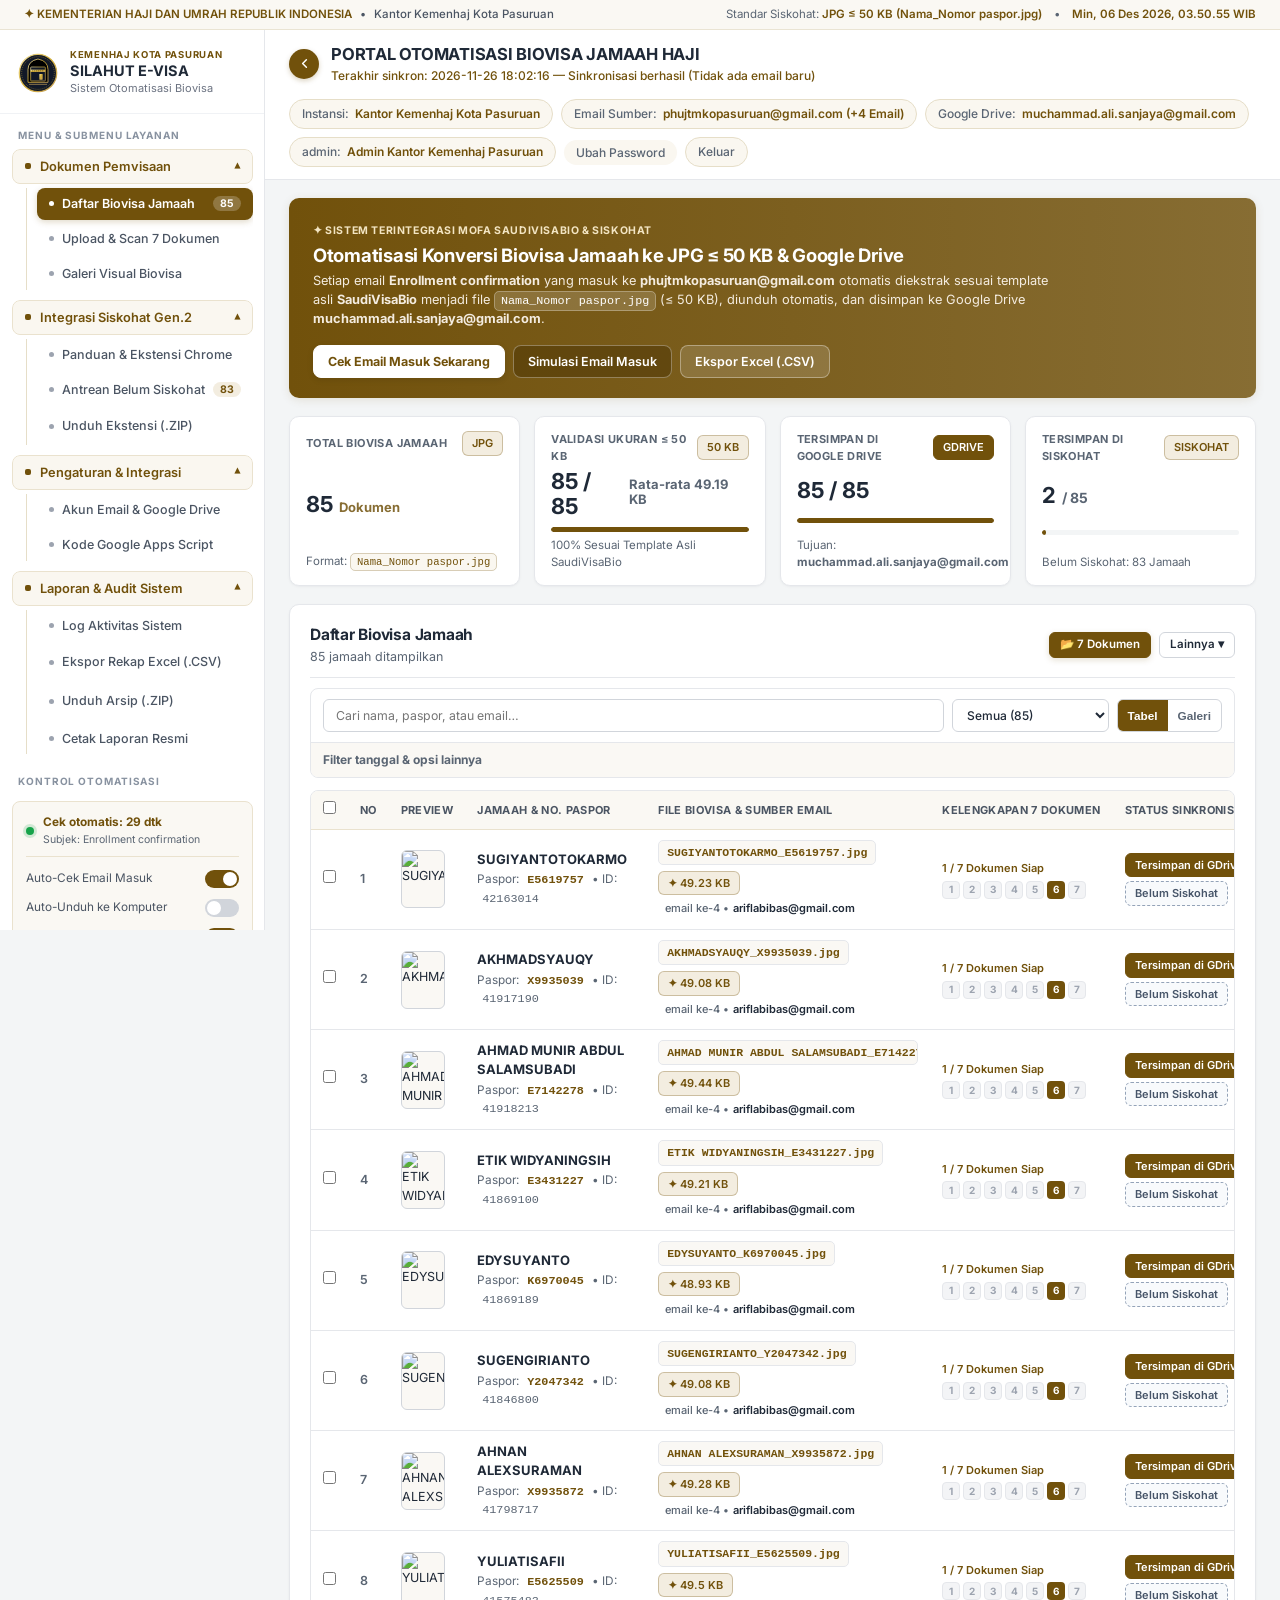
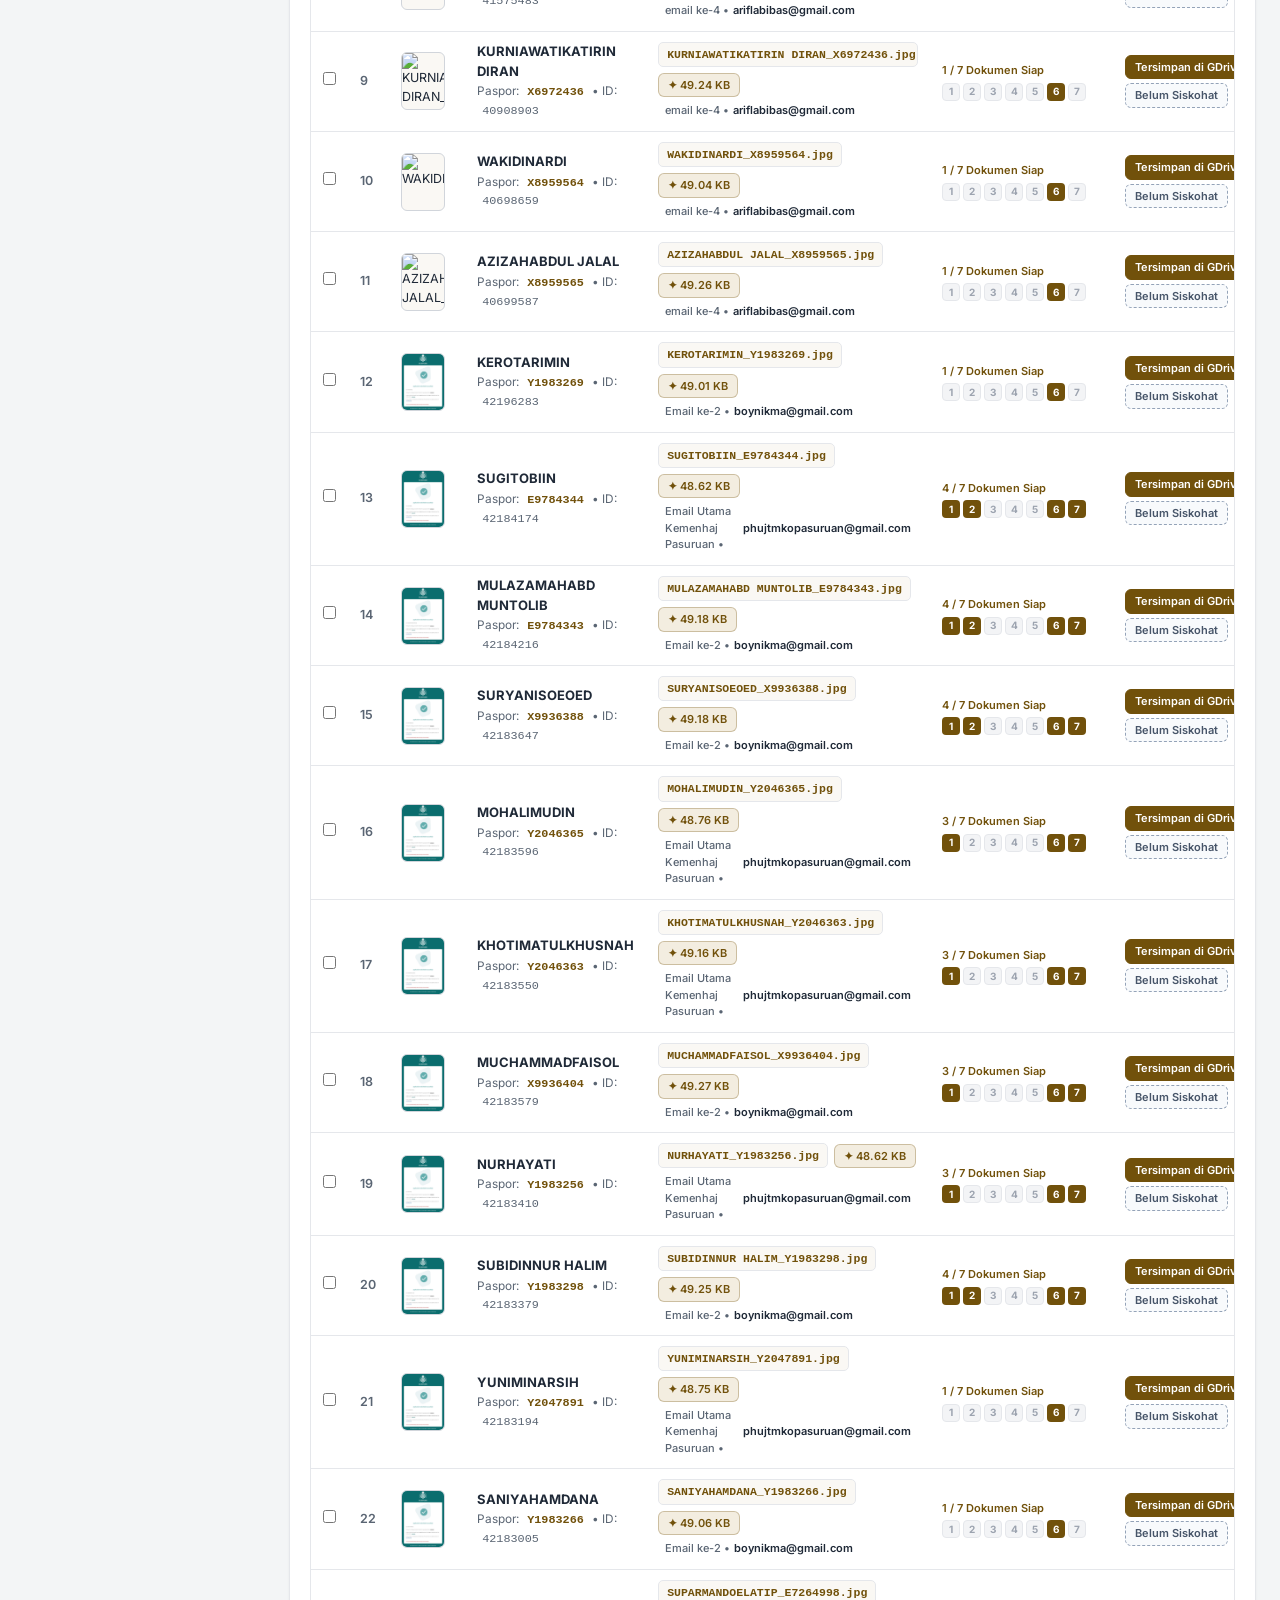
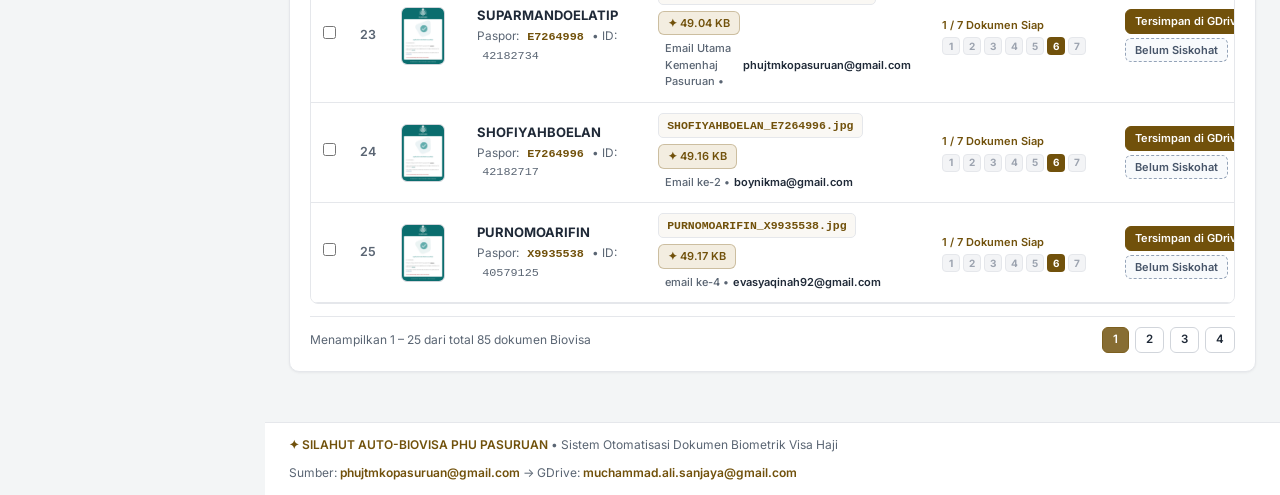
==== commit c30d33a4: "Update tampilan identik, data Biovisa & Auto-Siskohat GitHub Pages" ====
--- a/docs/index.html
+++ b/docs/index.html
@@ -3,13 +3,15 @@
 <head>
     <meta charset="UTF-8">
     <meta name="viewport" content="width=device-width, initial-scale=1.0">
-    <title>SILAHUT E-VISA &bull; Sistem Otomatisasi BioVisa Jamaah Haji | PHU Kemenag Pasuruan</title>
+    <title>SILAHUT E-VISA &bull; Sistem Otomatisasi BioVisa Jamaah Haji | Kantor Kemenhaj Kota Pasuruan</title>
     <link rel="icon" type="image/svg+xml" href="assets/logo-silahut.svg">
     <link rel="preconnect" href="https://fonts.googleapis.com">
     <link rel="preconnect" href="https://fonts.gstatic.com" crossorigin>
     <link rel="stylesheet" href="https://fonts.googleapis.com/css2?family=Inter:wght@400;500;600;700&family=Plus+Jakarta+Sans:wght@500;600;700;800&display=swap" media="print" onload="this.media='all'">
     <link rel="stylesheet" href="style.css">
     <link rel="stylesheet" href="admin.css">
+    <link rel="stylesheet" href="https://cdnjs.cloudflare.com/ajax/libs/cropperjs/1.6.2/cropper.min.css" crossorigin="anonymous" referrerpolicy="no-referrer">
+    <script src="https://cdnjs.cloudflare.com/ajax/libs/cropperjs/1.6.2/cropper.min.js" crossorigin="anonymous" referrerpolicy="no-referrer"></script>
 </head>
 <body class="admin-body">
 
@@ -19,7 +21,7 @@
             <div class="gov-badge-left">
                 <span class="gold-highlight">✦ KEMENTERIAN HAJI DAN UMRAH REPUBLIK INDONESIA</span>
                 <span>&bull;</span>
-                <span>Penyelenggaraan Haji dan Umrah Kota Pasuruan</span>
+                <span>Kantor Kemenhaj Kota Pasuruan</span>
             </div>
             <div class="gov-badge-right">
                 <span>Standar Siskohat: <strong class="gold-highlight">JPG &le; 50 KB (Nama_Nomor paspor.jpg)</strong></span>
@@ -39,7 +41,7 @@
         <aside class="admin-sidebar" id="admin-sidebar">
             <div class="sidebar-inner-wrap">
                 <a href="index.php" class="sidebar-brand">
-                    <img src="assets/logo-silahut.svg" alt="Logo PHU Kemenag">
+                    <img src="assets/logo-silahut.svg" alt="Logo Kantor Kemenhaj Kota Pasuruan">
                     <div class="sidebar-brand-text">
                         <div class="brand-tag">KEMENHAJ KOTA PASURUAN</div>
                         <div class="brand-name">SILAHUT E-VISA</div>
@@ -174,7 +176,8 @@
                             </button>
                         </div>
                     </div>
-                </nav>
+
+                                    </nav>
 
                 <div class="sidebar-section-label">Kontrol Otomatisasi</div>
                 <div class="sidebar-radar-card">
@@ -234,6 +237,10 @@
                     </div>
 
                     <div class="account-pills">
+                                                <div class="portal-pill-btn" title="Instansi aktif (data terpisah per instansi)">
+                            <span style="color:var(--text-secondary);">Instansi:</span>
+                            <strong>Kantor Kemenhaj Kota Pasuruan</strong>
+                        </div>
                         <div class="portal-pill-btn" title="Akun Gmail Penerima Email MOFA">
                             <span style="color:var(--text-secondary);">Email Sumber:</span>
                             <strong id="header-source-email">phujtmkopasuruan@gmail.com</strong>
@@ -242,6 +249,12 @@
                             <span style="color:var(--text-secondary);">Google Drive:</span>
                             <strong id="header-gdrive-email">muchammad.ali.sanjaya@gmail.com</strong>
                         </div>
+                                                <div class="portal-pill-btn" title="Pengguna yang sedang login">
+                            <span style="color:var(--text-secondary);">admin:</span>
+                            <strong>Admin Kantor Kemenhaj Pasuruan</strong>
+                        </div>
+                        <button type="button" class="portal-pill-btn" style="border:none;cursor:pointer;font-family:inherit;" onclick="openPasswordModal()">Ubah Password</button>
+                        <a class="portal-pill-btn" href="logout.php" style="text-decoration:none;">Keluar</a>
                     </div>
                 </div>
             </header>
@@ -365,29 +378,24 @@
                             <p style="font-size:11.5px; font-weight:700; margin-top:4px;" id="print-period-label">Periode: Semua Tanggal</p>
                         </div>
 
-                        <div class="panel-header">
+                        <div class="panel-header panel-header-slim">
                             <div>
-                                <h2 class="news-title">Daftar Dokumen Biovisa Jamaah (Template Asli Email &bull; &le; 50 KB)</h2>
-                                <p style="font-size: 12.5px; color: var(--text-secondary);">
-                                    Filter jamaah berdasarkan tanggal perekaman Biovisa, status Google Drive, atau cari nama &amp; nomor paspor.
-                                </p>
+                                <h2 class="news-title">Daftar Biovisa Jamaah</h2>
+                                <p class="panel-subtitle" id="list-filter-summary">JPG &le; 50 KB &bull; cari atau saring daftar di bawah</p>
                             </div>
-                            <div style="display:flex; gap:8px; flex-wrap:wrap;">
-                                <button class="btn btn-gold btn-sm" onclick="toggleSevenDocsManagerPanel()">
-                                    📂 Kelola &amp; Upload 7 Dokumen Siskohat
+                            <div class="panel-actions-compact">
+                                <button class="btn btn-gold btn-sm" onclick="toggleSevenDocsManagerPanel()" title="Kelola &amp; unggah 7 dokumen Siskohat">
+                                    📂 7 Dokumen
                                 </button>
-                                <button class="btn btn-charcoal btn-sm" id="btn-sync-gdrive-7docs" onclick="syncGDriveSevenDocs()">
-                                    ☁️ Tarik 7 Folder GDrive
-                                </button>
-                                <button class="btn btn-outline btn-sm" onclick="printOfficialReport()">
-                                    Cetak Laporan
-                                </button>
-                                <a class="btn btn-outline btn-sm" id="btn-export-csv-filtered" href="api.php?action=export_csv">
-                                    Ekspor CSV/Excel
-                                </a>
-                                <a class="btn btn-gold btn-sm" id="btn-download-zip-filtered" href="api.php?action=download_zip">
-                                    Unduh Arsip (.ZIP)
-                                </a>
+                                <details class="panel-more-menu">
+                                    <summary class="btn btn-outline btn-sm" title="Aksi laporan &amp; sinkron">Lainnya ▾</summary>
+                                    <div class="panel-more-menu-body">
+                                        <button type="button" class="panel-more-item" id="btn-sync-gdrive-7docs" onclick="syncGDriveSevenDocs()"> Tarik folder GDrive</button>
+                                        <button type="button" class="panel-more-item" onclick="printOfficialReport()"> Cetak laporan</button>
+                                        <a class="panel-more-item" id="btn-export-csv-filtered" href="api.php?action=export_csv">📊 Ekspor CSV</a>
+                                        <a class="panel-more-item" id="btn-download-zip-filtered" href="api.php?action=download_zip">📦 Unduh arsip ZIP</a>
+                                    </div>
+                                </details>
                             </div>
                         </div>
 
@@ -422,98 +430,79 @@
                                     💻 Dari Komputer (Upload)
                                 </button>
                                 <button type="button" class="btn btn-charcoal" onclick="openScannerModal('', document.getElementById('bulk-doc-category').value)">
-                                    🖨️ Dari Scanner (Driver Aktif)
+                                     Dari Scanner (Driver Aktif)
                                 </button>
                                 <button type="button" class="btn btn-outline" onclick="syncGDriveSevenDocs()">
-                                    ☁️ Sinkron 7 Folder GDrive
+                                     Sinkron 7 Folder GDrive
                                 </button>
                             </div>
                         </div>
 
-                        <!-- BARIS 1: FILTER TANGGAL BIOVISA (.date-filter-bar) -->
-                        <div class="date-filter-bar">
-                            <div class="date-filter-group">
-                                <span class="date-filter-label">Filter Tanggal:</span>
-
-                                <select id="date-basis-select" class="select-compact" onchange="onDateBasisChange()" title="Dasar Tanggal Filter">
-                                    <option value="enrollment">Tgl. Biovisa (MOFA)</option>
-                                    <option value="processed">Tgl. Diproses Sistem</option>
+                        <!-- Toolbar filter ringkas: pencarian + status + tampilan; opsi lanjutan dapat dilipat -->
+                        <div class="records-toolbar-compact">
+                            <div class="records-toolbar-main">
+                                <input type="text" id="search-records" class="search-input search-input-grow" placeholder="Cari nama, paspor, atau email…" oninput="onFilterOrSearchChange()" aria-label="Cari jamaah">
+                                <select id="filter-status-select" class="select-compact select-status" onchange="onStatusFilterSelectChange(this.value)" title="Saring menurut status">
+                                    <option value="all">Semua</option>
+                                    <option value="gdrive_ok">Sudah GDrive</option>
+                                    <option value="gdrive_pending">Belum GDrive</option>
+                                    <option value="siskohat_pending">Belum Siskohat</option>
                                 </select>
-
-                                <select id="quick-date-select" class="select-compact" onchange="onQuickDateSelectChange(this.value)" title="Pilih Cepat Tanggal Biovisa yang Tersedia">
-                                    <option value="">-- Semua Tanggal Tersedia --</option>
-                                </select>
-
-                                <span style="font-size:12px; color:var(--text-secondary); font-weight:600;">Rentang:</span>
-                                <input type="date" id="filter-date-from" class="date-input-compact" onchange="onCustomDateInput()" title="Dari Tanggal">
-                                <span style="font-size:12px; color:var(--text-secondary);">s/d</span>
-                                <input type="date" id="filter-date-to" class="date-input-compact" onchange="onCustomDateInput()" title="Sampai Tanggal">
-                            </div>
-
-                            <div class="date-filter-group">
-                                <button type="button" class="date-preset-btn active" id="preset-all" onclick="applyDatePreset('all', this)">Semua</button>
-                                <button type="button" class="date-preset-btn" id="preset-today" onclick="applyDatePreset('today', this)">Hari Ini</button>
-                                <button type="button" class="date-preset-btn" id="preset-yesterday" onclick="applyDatePreset('yesterday', this)">Kemarin</button>
-                                <button type="button" class="date-preset-btn" id="preset-7days" onclick="applyDatePreset('7days', this)">7 Hari Terakhir</button>
-                                <button type="button" class="date-preset-btn" id="preset-month" onclick="applyDatePreset('month', this)">Bulan Ini</button>
-                            </div>
-                        </div>
-
-                        <!-- BANNER RINGKASAN FILTER TANGGAL AKTIF -->
-                        <div class="date-active-banner" id="date-active-banner">
-                            <div>
-                                <strong id="date-active-summary-text">Filter Tanggal Aktif</strong>
-                            </div>
-                            <div style="display:flex; gap:8px; align-items:center;">
-                                <button type="button" class="btn btn-outline btn-sm" onclick="applyDatePreset('all', document.getElementById('preset-all'))">
-                                    Reset Filter Tanggal
-                                </button>
-                            </div>
-                        </div>
-
-                        <!-- BARIS 2: FILTER STATUS, SORT, SEARCH & VIEW MODE TOOLBAR -->
-                        <div class="explorer-toolbar">
-                            <div class="filter-pills">
-                                <button class="filter-pill active" onclick="setRecordFilter('all', this)">
-                                    Semua (<span id="count-filter-all">0</span>)
-                                </button>
-                                <button class="filter-pill" onclick="setRecordFilter('gdrive_ok', this)">
-                                    Sudah di GDrive (<span id="count-filter-ok">0</span>)
-                                </button>
-                                <button class="filter-pill" onclick="setRecordFilter('gdrive_pending', this)">
-                                    Belum GDrive (<span id="count-filter-pending">0</span>)
-                                </button>
-                                <button class="filter-pill" onclick="setRecordFilter('siskohat_pending', this)">
-                                    Belum Siskohat (<span id="count-filter-siskohat-pending">0</span>)
-                                </button>
-                            </div>
-
-                            <div class="toolbar-right">
-                                <input type="text" id="search-records" class="search-input" placeholder="🔍 Cari Nama Jamaah, No. Paspor, atau Email..." oninput="onFilterOrSearchChange()">
-
-                                <select id="filter-source-email" class="select-compact" onchange="onFilterOrSearchChange()" title="Filter Berdasarkan Asal Sumber Email">
-                                    <option value="">Semua Sumber Email</option>
-                                </select>
-
-                                <select id="sort-records" class="select-compact" onchange="onFilterOrSearchChange()" title="Urutkan Data">
-                                    <option value="newest">Urut: Terbaru Diproses</option>
-                                    <option value="nama_asc">Urut: Nama Jamaah (A-Z)</option>
-                                    <option value="paspor_asc">Urut: Nomor Paspor (A-Z)</option>
-                                    <option value="size_asc">Urut: Ukuran KB</option>
-                                </select>
-
-                                <select id="page-size-select" class="select-compact" onchange="onFilterOrSearchChange()" title="Jumlah Baris per Halaman">
-                                    <option value="25">25 / hal</option>
-                                    <option value="50">50 / hal</option>
-                                    <option value="100">100 / hal</option>
-                                    <option value="9999">Semua</option>
-                                </select>
-
-                                <div class="view-toggle-group" title="Pilih Mode Tampilan">
-                                    <button class="view-toggle-btn active" id="btn-view-table" onclick="setViewMode('table')">☰ Tabel</button>
-                                    <button class="view-toggle-btn" id="btn-view-grid" onclick="setViewMode('grid')">⊞ Galeri</button>
+                                <div class="view-toggle-group" title="Pilih mode tampilan">
+                                    <button class="view-toggle-btn active" id="btn-view-table" type="button" onclick="setViewMode('table')">Tabel</button>
+                                    <button class="view-toggle-btn" id="btn-view-grid" type="button" onclick="setViewMode('grid')">Galeri</button>
                                 </div>
                             </div>
+                            <details class="records-filter-details" id="records-filter-details">
+                                <summary>Filter tanggal &amp; opsi lainnya</summary>
+                                <div class="records-filter-details-body">
+                                    <div class="date-active-banner" id="date-active-banner">
+                                        <strong id="date-active-summary-text">Filter tanggal aktif</strong>
+                                        <button type="button" class="btn btn-outline btn-sm" onclick="applyDatePreset('all', document.getElementById('preset-all'))">Reset tanggal</button>
+                                    </div>
+                                    <div class="date-filter-group date-presets-row">
+                                        <button type="button" class="date-preset-btn active" id="preset-all" onclick="applyDatePreset('all', this)">Semua</button>
+                                        <button type="button" class="date-preset-btn" id="preset-today" onclick="applyDatePreset('today', this)">Hari ini</button>
+                                        <button type="button" class="date-preset-btn" id="preset-yesterday" onclick="applyDatePreset('yesterday', this)">Kemarin</button>
+                                        <button type="button" class="date-preset-btn" id="preset-7days" onclick="applyDatePreset('7days', this)">7 hari</button>
+                                        <button type="button" class="date-preset-btn" id="preset-month" onclick="applyDatePreset('month', this)">Bulan ini</button>
+                                    </div>
+                                    <div class="records-filter-grid">
+                                        <select id="date-basis-select" class="select-compact" onchange="onDateBasisChange()" title="Dasar tanggal">
+                                            <option value="enrollment">Tgl. Biovisa (MOFA)</option>
+                                            <option value="processed">Tgl. diproses sistem</option>
+                                        </select>
+                                        <select id="quick-date-select" class="select-compact" onchange="onQuickDateSelectChange(this.value)" title="Pilih tanggal yang tersedia">
+                                            <option value="">Semua tanggal tersedia</option>
+                                        </select>
+                                        <input type="date" id="filter-date-from" class="date-input-compact" onchange="onCustomDateInput()" title="Dari tanggal" aria-label="Dari tanggal">
+                                        <span class="date-range-sep">s/d</span>
+                                        <input type="date" id="filter-date-to" class="date-input-compact" onchange="onCustomDateInput()" title="Sampai tanggal" aria-label="Sampai tanggal">
+                                        <select id="filter-source-email" class="select-compact" onchange="onFilterOrSearchChange()" title="Asal email">
+                                            <option value="">Semua sumber email</option>
+                                        </select>
+                                        <select id="filter-lembaga" class="select-compact" onchange="onFilterOrSearchChange()" title="Filter instansi" style="display:none;">
+                                            <option value="">Semua instansi</option>
+                                        </select>
+                                        <select id="sort-records" class="select-compact" onchange="onFilterOrSearchChange()" title="Urutkan">
+                                            <option value="newest">Terbaru diproses</option>
+                                            <option value="nama_asc">Nama A–Z</option>
+                                            <option value="paspor_asc">Paspor A–Z</option>
+                                            <option value="size_asc">Ukuran file</option>
+                                        </select>
+                                        <select id="page-size-select" class="select-compact" onchange="onFilterOrSearchChange()" title="Baris per halaman">
+                                            <option value="25">25 / halaman</option>
+                                            <option value="50">50 / halaman</option>
+                                            <option value="100">100 / halaman</option>
+                                            <option value="9999">Tampilkan semua</option>
+                                        </select>
+                                    </div>
+                                </div>
+                            </details>
+                            <span id="count-filter-all" class="visually-hidden" aria-hidden="true">0</span>
+                            <span id="count-filter-ok" class="visually-hidden" aria-hidden="true">0</span>
+                            <span id="count-filter-pending" class="visually-hidden" aria-hidden="true">0</span>
+                            <span id="count-filter-siskohat-pending" class="visually-hidden" aria-hidden="true">0</span>
                         </div>
 
                         <!-- BULK ACTION BAR -->
@@ -523,10 +512,10 @@
                             </div>
                             <div style="display:flex; gap:8px; flex-wrap:wrap;">
                                 <button class="btn btn-charcoal btn-sm" onclick="bulkUploadSelectedToGDrive()">
-                                    ☁️ Upload Terpilih ke GDrive
+                                     Upload Terpilih ke GDrive
                                 </button>
                                 <button class="btn btn-outline btn-sm" style="color:var(--danger); border-color:var(--danger);" onclick="bulkDeleteSelected()">
-                                    🗑️ Hapus Terpilih
+                                     Hapus Terpilih
                                 </button>
                                 <button class="btn btn-outline btn-sm" onclick="clearBulkSelection()">
                                     Batal
@@ -585,7 +574,7 @@
                             </div>
                             <div style="display:flex; gap:8px; flex-wrap:wrap;">
                                 <button class="btn btn-charcoal" id="btn-test-conn" onclick="testConnectionsNow()">
-                                    🔍 Tes &amp; Diagnosa Koneksi Gmail + GDrive
+                                     Tes &amp; Diagnosa Koneksi Gmail + GDrive
                                 </button>
                                 <button class="btn btn-gold" onclick="saveAppSettings()">
                                     💾 Simpan Semua Pengaturan
@@ -672,7 +661,7 @@
                         <div class="admin-card feature-card">
                             <div class="panel-header">
                                 <div>
-                                    <h2 class="news-title">☁️ Script 1: Simpan Otomatis ke Google Drive</h2>
+                                    <h2 class="news-title"> Script 1: Simpan Otomatis ke Google Drive</h2>
                                     <p style="font-size: 12px; color: var(--text-secondary); font-weight: 600;">Pasang di akun: muchammad.ali.sanjaya@gmail.com</p>
                                 </div>
                                 <button class="btn btn-gold btn-sm" onclick="copyScriptCode('code-gas-gdrive')">
@@ -1354,7 +1343,7 @@
                                 <p style="font-size: 12.5px; color: var(--text-secondary);">Catatan real-time penarikan email MOFA, konversi JPG &le; 50KB, dan sinkronisasi Google Drive.</p>
                             </div>
                             <button class="btn btn-outline btn-sm" onclick="clearSyncLogs()">
-                                🗑️ Bersihkan Log
+                                 Bersihkan Log
                             </button>
                         </div>
                         <div class="table-wrap">
@@ -1376,6 +1365,7 @@
                     </div>
                 </section>
 
+                
                 <!-- ================================================================
                      TAB 6: AUTO-UPLOAD KE WEBSITE SISKOHAT GEN.2
                      ================================================================ -->
@@ -1477,16 +1467,26 @@
                     <div style="font-size: 11.5px; color: var(--text-secondary);">Gunakan tombol panah kiri/kanan pada keyboard untuk berpindah antar-jamaah</div>
                 </div>
                 <div style="display:flex; gap:6px; align-items:center;">
-                    <button class="btn btn-outline btn-sm" onclick="navigateModalRecord(-1)" title="Jamaah Sebelumnya (←)">◀ Sebelumnya</button>
+                    <button class="btn btn-outline btn-sm" onclick="navigateModalRecord(-1)" title="Jamaah Sebelumnya ()">◀ Sebelumnya</button>
                     <button class="btn btn-outline btn-sm" onclick="navigateModalRecord(1)" title="Jamaah Berikutnya (→)">Berikutnya ▶</button>
                     <button class="btn btn-charcoal btn-sm" onclick="closeModal()">✕ Tutup</button>
                 </div>
             </div>
 
             <div class="form-grid" style="grid-template-columns: 1.2fr 1fr;">
-                <div style="background:var(--off-white); padding:12px; border-radius:10px; border:1px solid var(--border-color); text-align:center; display:flex; flex-direction:column; align-items:center; justify-content:center; overflow:auto;">
-                    <img id="modal-img" src="" alt="Preview Biovisa" style="max-width:100%; max-height:490px; border-radius:8px; border:1px solid #cbd5e1; transition:transform 0.2s ease; cursor:zoom-in;" onclick="toggleImageZoom(this)">
-                    <div style="font-size:11px; color:var(--text-secondary); margin-top:6px;">🔍 Klik gambar untuk memperbesar (Zoom In/Out)</div>
+                <div id="modal-preview-img-panel" class="modal-preview-img-panel">
+                    <div id="modal-preview-doc-label" class="modal-preview-doc-label">Dokumen: Biovisa (maks 50 KB)</div>
+                    <div class="modal-img-crop-host">
+                        <img id="modal-img" src="" alt="Preview dokumen" crossorigin="anonymous">
+                    </div>
+                    <div id="modal-img-zoom-hint" class="modal-img-hint">Klik gambar untuk memperbesar (Zoom In/Out)</div>
+                    <div id="modal-crop-toolbar" class="modal-crop-toolbar">
+                        <button type="button" class="btn btn-outline btn-sm" id="btn-start-crop" onclick="startManualCrop()">✂ Crop Manual</button>
+                        <button type="button" class="btn btn-outline btn-sm" id="btn-auto-crop" onclick="applyAutoCropDoc()">✦ Auto-Crop Dokumen</button>
+                        <button type="button" class="btn btn-gold btn-sm" id="btn-apply-crop" style="display:none;" onclick="applyManualCrop()">Terapkan Crop &amp; Kompres</button>
+                        <button type="button" class="btn btn-charcoal btn-sm" id="btn-cancel-crop" style="display:none;" onclick="cancelManualCrop()">Batal</button>
+                    </div>
+                    <div id="modal-crop-hint" class="modal-img-hint crop-mode-only" hidden>Geser / ubah ukuran kotak crop, lalu klik Terapkan. File dikompres ulang sesuai batas kategori Siskohat.</div>
                 </div>
 
                 <div>
@@ -1522,13 +1522,13 @@
                                 💾 Simpan Perubahan &amp; Buat Ulang JPG &le; 50KB
                             </button>
                             <a id="modal-download-btn" href="#" class="btn btn-charcoal" download>
-                                ⬇️ Download File JPG
+                                 Download File JPG
                             </a>
                             <a id="modal-gdrive-btn" href="#" target="_blank" class="btn btn-outline" style="display:none;">
-                                ☁️ Buka File di Google Drive ↗
+                                 Buka File di Google Drive ↗
                             </a>
                             <button type="button" class="btn btn-outline" style="color:var(--danger); border-color:var(--danger);" onclick="deleteCurrentRecord()">
-                                🗑️ Hapus Dokumen Ini
+                                 Hapus Dokumen Ini
                             </button>
                         </div>
                     </form>
@@ -1539,8 +1539,8 @@
             <div style="margin-top:16px; padding-top:14px; border-top:2px solid var(--ui-gold);">
                 <div style="display:flex; justify-content:space-between; align-items:center; flex-wrap:wrap; gap:8px; margin-bottom:10px;">
                     <div>
-                        <strong style="font-size:14px; color:var(--pure-black);">✦ Kelengkapan 7 File Upload Siskohat (Pilih: 💻 Dari Komputer atau 🖨️ Dari Scanner)</strong>
-                        <div style="font-size:11.5px; color:var(--text-secondary);">Setiap file yang diunggah dari Komputer maupun dipindai langsung dari Driver Scanner otomatis dikompres menjadi <strong>JPG &le; 50 KB</strong>. File yang belum ada (⊘) otomatis diblokir &amp; dilewati ke file berikutnya.</div>
+                        <strong style="font-size:14px; color:var(--pure-black);">✦ Kelengkapan 7 File Upload Siskohat (Pilih: 💻 Dari Komputer atau  Dari Scanner)</strong>
+                        <div style="font-size:11.5px; color:var(--text-secondary);">Upload/scan otomatis dikompres per kategori: Paspor &le; 200 KB, dokumen 2–5 &le; 50 KB, Biovisa/Foto &le; 100 KB. Hasil scan dengan tepi gelap scanner otomatis di-crop. File kosong (⊘) dilewati.</div>
                     </div>
                 </div>
                 <div id="modal-seven-docs-grid" class="modal-seven-docs-grid"></div>
@@ -1553,8 +1553,8 @@
         <div class="modal-card" style="max-width: 680px;">
             <div style="display:flex; justify-content:space-between; align-items:center; gap:10px; margin-bottom:14px; padding-bottom:12px; border-bottom:1px solid var(--border-color);">
                 <div>
-                    <h3 style="font-size: 16px;">🖨️ Scan Dokumen Langsung dari Driver Scanner Aktif</h3>
-                    <div style="font-size: 11.5px; color: var(--text-secondary);">Membaca driver scanner (WIA / TWAIN) yang aktif pada komputer ini &amp; otomatis mengompres hasil scan menjadi JPG &le; 50 KB</div>
+                    <h3 style="font-size: 16px;"> Scan Dokumen Langsung dari Driver Scanner Aktif</h3>
+                    <div id="scanner-size-hint" style="font-size: 11.5px; color: var(--text-secondary);">Membaca driver scanner (WIA / TWAIN) &amp; mengompres otomatis sesuai batas kategori dokumen.</div>
                 </div>
                 <button type="button" class="btn btn-charcoal btn-sm" onclick="closeScannerModal()">✕ Tutup</button>
             </div>
@@ -1564,7 +1564,7 @@
                     <div>
                         <div style="font-size:11.5px; font-weight:800; color:var(--text-secondary);">STATUS DRIVER SCANNER KOMPUTER:</div>
                         <div id="scanner-driver-status-text" style="font-size:13px; font-weight:800; color:var(--pure-black); margin-top:2px;">
-                            ⏳ Memeriksa driver scanner yang aktif di komputer ini...
+                             Memeriksa driver scanner yang aktif di komputer ini...
                         </div>
                     </div>
                     <button type="button" class="btn btn-outline btn-sm" onclick="refreshActiveScannerDrivers()">
@@ -1580,7 +1580,7 @@
 
             <div class="form-group">
                 <label>2. Kategori Dokumen Pemvisaan Siskohat (1 s/d 7)</label>
-                <select id="scanner-target-category" class="form-control" style="font-weight:700;">
+                <select id="scanner-target-category" class="form-control" style="font-weight:700;" onchange="updateScannerSizeHint()">
                     <option value="paspor">1. Scan Halaman Pertama Paspor</option>
                     <option value="endorsement">2. Scan/Upload Halaman Endorsement</option>
                     <option value="vaksin">3. Scan/Upload Keterangan Vaksin Meningitis *</option>
@@ -1594,7 +1594,7 @@
             <div class="form-group">
                 <label>3. Driver Scanner yang Aktif pada Komputer Ini</label>
                 <select id="scanner-device-select" class="form-control" style="font-weight:700;">
-                    <option value="">🖨️ Memuat daftar driver scanner aktif...</option>
+                    <option value=""> Memuat daftar driver scanner aktif...</option>
                 </select>
                 <div class="help-text">Otomatis membaca driver WIA / TWAIN / USB Scanner yang terpasang dan menyala di komputer ini.</div>
             </div>
@@ -1603,7 +1603,7 @@
                 <div class="form-group">
                     <label>Mode Pemindaian Driver</label>
                     <select id="scanner-mode-select" class="form-control">
-                        <option value="direct">⚡ Langsung Scan Otomatis (1 Klik)</option>
+                        <option value="direct">⚡ Langsung Scan Otomatis — Mode Foto (objek saja)</option>
                         <option value="dialog">🪟 Buka Jendela Bawaan Driver Scanner</option>
                     </select>
                 </div>
@@ -1626,13 +1626,43 @@
 
             <div style="display:flex; gap:10px; align-items:center; margin-top:6px;">
                 <button type="button" class="btn btn-gold portal-action-btn" id="btn-start-hardware-scan" style="flex:1; padding:12px;" onclick="executeHardwareScanNow()">
-                    🖨️ Mulai Scan dari Driver Scanner (&le; 50 KB)
+                     Mulai Scan dari Driver Scanner
                 </button>
             </div>
         </div>
     </div>
 
     <div id="toast-container"></div>
+
+    <!-- MODAL UBAH PASSWORD -->
+    <div class="modal-backdrop" id="password-modal" onclick="if(event.target===this) closePasswordModal();">
+        <div class="modal-card password-modal-card" role="dialog" aria-labelledby="password-modal-title">
+            <div class="password-modal-header">
+                <div>
+                    <h3 id="password-modal-title" style="font-size:16px;margin:0;">Ubah Password</h3>
+                    <p style="font-size:11.5px;color:var(--text-secondary);margin:4px 0 0;">Gunakan password kuat minimal 8 karakter.</p>
+                </div>
+                <button type="button" class="btn btn-charcoal btn-sm" onclick="closePasswordModal()" aria-label="Tutup">✕ Tutup</button>
+            </div>
+            <div class="form-group">
+                <label for="pw-current">Password Lama</label>
+                <input type="password" id="pw-current" class="form-control" autocomplete="current-password">
+            </div>
+            <div class="form-group">
+                <label for="pw-new">Password Baru</label>
+                <input type="password" id="pw-new" class="form-control" autocomplete="new-password" placeholder="Minimal 8 karakter">
+            </div>
+            <div class="form-group">
+                <label for="pw-confirm">Konfirmasi Password Baru</label>
+                <input type="password" id="pw-confirm" class="form-control" autocomplete="new-password">
+            </div>
+            <div id="pw-message" class="password-modal-message" role="status"></div>
+            <div class="password-modal-actions">
+                <button type="button" class="btn btn-gold" style="flex:1;" onclick="submitChangePassword()">Simpan Password</button>
+                <button type="button" class="btn btn-outline" onclick="closePasswordModal()">Batal</button>
+            </div>
+        </div>
+    </div>
 
     <script>
 /**
@@ -1642,10 +1672,31 @@
  * ============================================================================
  */
 (function() {
-    const INITIAL_SETTINGS = {"source_email":"phujtmkopasuruan@gmail.com","target_gdrive_email":"muchammad.ali.sanjaya@gmail.com","email_subject_filter":"Enrollment confirmation","connection_mode":"gas","imap_app_password":"","gas_gmail_webapp_url":"https://script.google.com/macros/s/AKfycbyIx8j5qKxn3Swo0PkWhy-H7LXjHgINC4oerr193ZJLuLnZgTcfRYV5EQ0IQlC4TGHU/exec","source_accounts":[{"id":"acc_primary","label":"Email Utama PHU Pasuruan","email":"phujtmkopasuruan@gmail.com","mode":"gas","gas_url":"https://script.google.com/macros/s/AKfycbyIx8j5qKxn3Swo0PkWhy-H7LXjHgINC4oerr193ZJLuLnZgTcfRYV5EQ0IQlC4TGHU/exec","imap_password":"","enabled":true},{"id":"acc_1795578104984_2","label":"Email ke-2","email":"boynikma@gmail.com","mode":"gas","gas_url":"https://script.google.com/macros/s/AKfycbwAWmfaqD5OHe41B11WIg5tVM0Ug93dU3NOF-uVrcsFFEXECf8_KqALFRdjqf0oUFWP/exec","imap_password":"","enabled":true},{"id":"acc_1795590464457_3","label":"Email ke-3","email":"alisanjaya91@gmail.com","mode":"gas","gas_url":"https://script.google.com/macros/s/AKfycbyEINpaOWQbtadL4afb4V3O73MuHvBYxQSW7kqeU4P9391lGGijPZv2rjPvooykvRdn/exec","imap_password":"","enabled":true},{"id":"acc_1795659702484_4","label":"email ke-4","email":"evasyaqinah92@gmail.com","mode":"gas","gas_url":"https://script.google.com/macros/s/AKfycbxQeIQrDf5p5jTGqsjsCzK4l6Dm4Vc0TLoSYB6Y0Pe5oclo2bDSdJyJd9bPZzPJGFtI/exec","imap_password":"","enabled":true}],"gas_gdrive_webapp_url":"https://script.google.com/macros/s/AKfycbzyOpflleU5yXKJe7AU8q-zR3l08y7MItBeBCjNWQvPeghD5m9J_t-FPrS1kapaLFQv/exec","gdrive_folder_name":"Biovisa_Jamaah_PHU_Pasuruan","gdrive_folder_id":"","auto_sync_enabled":true,"auto_sync_interval_sec":30,"auto_download_browser":false,"auto_upload_gdrive":true,"process_mode":"both","target_min_kb":42,"target_max_kb":49.5,"strict_50kb_padding":true,"filename_pattern":"{NAMA}_{PASPOR}","uppercase_filename":true,"last_sync_at":"2026-11-26 13:30:04","last_sync_status":"Sinkronisasi berhasil (Tidak ada email baru)"};
-    const INITIAL_RECORDS  = [{"id":"bv_1795667346812_huxk","message_id":"1a21618695c1d879_E9784344","nama":"SUGITOBIIN","paspor":"E9784344","enrollment_id":"42184174","enrollment_time":"2026-11-26 04:23:41","filename":"SUGITOBIIN_E9784344.jpg","size_bytes":49789,"size_kb":48.62,"source_type":"saudivisabio_email","subject":"Enrollment confirmation","from_email":"Mofa <MofaBioApp@mofa.gov.sa>","to_email":"phujtmkopasuruan@gmail.com","source_account_email":"phujtmkopasuruan@gmail.com","source_account_label":"Email Utama PHU Pasuruan","processed_at":"2026-11-26 04:29:06","gdrive_uploaded":false,"seven_docs":{"available_count":4,"total_slots":7,"docs":{"paspor":{"exists":true,"num":1,"key":"paspor","short":"Paspor","label":"1. Scan Halaman Pertama Paspor","filename":"SUGITOBIIN_E9784344.jpg","rel_url":"storage/dokumen/paspor/SUGITOBIIN_E9784344.jpg","size_kb":49.23},"endorsement":{"exists":true,"num":2,"key":"endorsement","short":"Endorsement","label":"2. Scan/Upload Halaman Endorsement","filename":"SUGITOBIIN_E9784344.jpg","rel_url":"storage/dokumen/endorsement/SUGITOBIIN_E9784344.jpg","size_kb":48.42},"vaksin":{"exists":false,"num":3,"key":"vaksin","short":"Vaksin","label":"3. Scan/Upload Keterangan Vaksin Meningitis *","filename":"","rel_url":"","size_kb":0},"kitas":{"exists":false,"num":4,"key":"kitas","short":"KITAS","label":"4. Scan/Upload Keterangan KITAS","filename":"","rel_url":"","size_kb":0},"pendukung":{"exists":false,"num":5,"key":"pendukung","short":"Pendukung","label":"5. Scan/Upload Dokumen Pendukung","filename":"","rel_url":"","size_kb":0},"biovisa":{"exists":true,"num":6,"key":"biovisa","short":"Biovisa","label":"6. Scan/Upload Biovisa (jpeg)","filename":"SUGITOBIIN_E9784344.jpg","rel_url":"storage/biovisa/SUGITOBIIN_E9784344.jpg","size_kb":48.62},"foto":{"exists":true,"num":7,"key":"foto","short":"Foto","label":"7. Scan/Upload Foto Terbaru","filename":"SUGITOBIIN_E9784344.jpg","rel_url":"storage/dokumen/foto/SUGITOBIIN_E9784344.jpg","size_kb":48.63}}},"all_message_ids":["1a21618695c1d879_E9784344","1a21618695c1d879"]},{"id":"bv_cb8adf487f","message_id":"1a2161a3528a6a42","nama":"MULAZAMAHABD MUNTOLIB","paspor":"E9784343","enrollment_id":"42184216","enrollment_time":"2026-11-26 04:25:39","filename":"MULAZAMAHABD MUNTOLIB_E9784343.jpg","size_bytes":50365,"size_kb":49.18,"source_type":"saudivisabio_email","subject":"Enrollment confirmation","from_email":"Mofa <MofaBioApp@mofa.gov.sa>","to_email":"boynikma@gmail.com","source_account_email":"boynikma@gmail.com","source_account_label":"Email ke-2","email_date":"26 Nov 2026, 11:25:43 WIB","body_excerpt":"Application Submitted Successfully \nApplication Submitted Successfully \n\nDear MULAZAMAHABD MUNTOLIB، \n\nThank you for enrolling your biometric information for your passport \nnumber: E9784343 . \n\non 2026-11-26 04:25:39 as part of your visa application process to the \nKingdom of Saudi Arabia. and Your Enrollment Id is : 42184216 .\nFor any questions on submission of your biometric data or the status of \nyour visa application, please visit www.mofa.gov.sa \n\n*This is an automated message, please do no","processed_at":"2026-11-26 11:29:10","gdrive_uploaded":true,"gdrive_file_id":"1VnPw9DrI2k6uCbFj1I-xF6pTMgM1k8Nm","gdrive_url":"https://drive.google.com/file/d/1VnPw9DrI2k6uCbFj1I-xF6pTMgM1k8Nm/view?usp=drivesdk","gdrive_target_email":"muchammad.ali.sanjaya@gmail.com","gdrive_error":"","all_message_ids":["1a2161a3528a6a42"],"seven_docs":{"available_count":1,"total_slots":7,"docs":{"paspor":{"exists":false,"num":1,"key":"paspor","short":"Paspor","label":"1. Scan Halaman Pertama Paspor","filename":"","rel_url":"","size_kb":0},"endorsement":{"exists":false,"num":2,"key":"endorsement","short":"Endorsement","label":"2. Scan/Upload Halaman Endorsement","filename":"","rel_url":"","size_kb":0},"vaksin":{"exists":false,"num":3,"key":"vaksin","short":"Vaksin","label":"3. Scan/Upload Keterangan Vaksin Meningitis *","filename":"","rel_url":"","size_kb":0},"kitas":{"exists":false,"num":4,"key":"kitas","short":"KITAS","label":"4. Scan/Upload Keterangan KITAS","filename":"","rel_url":"","size_kb":0},"pendukung":{"exists":false,"num":5,"key":"pendukung","short":"Pendukung","label":"5. Scan/Upload Dokumen Pendukung","filename":"","rel_url":"","size_kb":0},"biovisa":{"exists":true,"num":6,"key":"biovisa","short":"Biovisa","label":"6. Scan/Upload Biovisa (jpeg)","filename":"MULAZAMAHABD MUNTOLIB_E9784343.jpg","rel_url":"storage/biovisa/MULAZAMAHABD%20MUNTOLIB_E9784343.jpg","size_kb":49.18},"foto":{"exists":false,"num":7,"key":"foto","short":"Foto","label":"7. Scan/Upload Foto Terbaru","filename":"","rel_url":"","size_kb":0}}}},{"id":"bv_1795665785182_q6jf","message_id":"1a215fba492fc8be_X9936388","nama":"SURYANISOEOED","paspor":"X9936388","enrollment_id":"42183647","enrollment_time":"2026-11-26 03:52:16","filename":"SURYANISOEOED_X9936388.jpg","size_bytes":50064,"size_kb":48.89,"source_type":"saudivisabio_email","subject":"Enrollment confirmation","from_email":"Mofa <MofaBioApp@mofa.gov.sa>","to_email":"boynikma@gmail.com","source_account_email":"boynikma@gmail.com","source_account_label":"Email ke-2","processed_at":"2026-11-26 04:03:05","gdrive_uploaded":false,"seven_docs":{"available_count":4,"total_slots":7,"docs":{"paspor":{"exists":true,"num":1,"key":"paspor","short":"Paspor","label":"1. Scan Halaman Pertama Paspor","filename":"SURYANISOEOED_X9936388.jpg","rel_url":"storage/dokumen/paspor/SURYANISOEOED_X9936388.jpg","size_kb":49.06},"endorsement":{"exists":true,"num":2,"key":"endorsement","short":"Endorsement","label":"2. Scan/Upload Halaman Endorsement","filename":"SURYANISOEOED_X9936388.jpg","rel_url":"storage/dokumen/endorsement/SURYANISOEOED_X9936388.jpg","size_kb":48.95},"vaksin":{"exists":false,"num":3,"key":"vaksin","short":"Vaksin","label":"3. Scan/Upload Keterangan Vaksin Meningitis *","filename":"","rel_url":"","size_kb":0},"kitas":{"exists":false,"num":4,"key":"kitas","short":"KITAS","label":"4. Scan/Upload Keterangan KITAS","filename":"","rel_url":"","size_kb":0},"pendukung":{"exists":false,"num":5,"key":"pendukung","short":"Pendukung","label":"5. Scan/Upload Dokumen Pendukung","filename":"","rel_url":"","size_kb":0},"biovisa":{"exists":true,"num":6,"key":"biovisa","short":"Biovisa","label":"6. Scan/Upload Biovisa (jpeg)","filename":"SURYANISOEOED_X9936388.jpg","rel_url":"storage/biovisa/SURYANISOEOED_X9936388.jpg","size_kb":48.89},"foto":{"exists":true,"num":7,"key":"foto","short":"Foto","label":"7. Scan/Upload Foto Terbaru","filename":"SURYANISOEOED_X9936388.jpg","rel_url":"storage/dokumen/foto/SURYANISOEOED_X9936388.jpg","size_kb":48.63}}},"all_message_ids":["1a215fba492fc8be_X9936388","1a215fba492fc8be"]},{"id":"bv_3093d3e930","message_id":"1a215f86f70b6f91","nama":"MOHALIMUDIN","paspor":"Y2046365","enrollment_id":"42183596","enrollment_time":"2026-11-26 03:48:46","filename":"MOHALIMUDIN_Y2046365.jpg","size_bytes":50179,"size_kb":49,"source_type":"saudivisabio_email","subject":"Enrollment confirmation","from_email":"Mofa <MofaBioApp@mofa.gov.sa>","to_email":"phujtmkopasuruan@gmail.com","source_account_email":"phujtmkopasuruan@gmail.com","source_account_label":"Email Utama PHU Pasuruan","email_date":"26 Nov 2026, 10:48:50 WIB","body_excerpt":"Application Submitted Successfully\r\n    \r\n\r\n\r\n\r\n\r\n\r\n\r\n\r\n\r\n    \n\r\n        \r\n            \r\n                \n\r\n                     \n\r\n                 \n\r\n\r\n                \n\r\n                    \r\n                        \r\n                     \n\r\n                 \n\r\n                \n\r\n                    \r\n                        \r\n\r\n                     \n\r\n                 \n\r\n\r\n                \n\r\n                     \n\r\n                 \n\r\n            \r\n         \n\r\n     \n\r\n\r\n\r\n    \r\n    \n\r\n      ","processed_at":"2026-11-26 10:49:53","gdrive_uploaded":true,"gdrive_file_id":"17RgLoqDd76A_FhaxTpAyLlzpiFb38Acm","gdrive_url":"https://drive.google.com/file/d/17RgLoqDd76A_FhaxTpAyLlzpiFb38Acm/view?usp=drivesdk","gdrive_target_email":"muchammad.ali.sanjaya@gmail.com","gdrive_error":"","all_message_ids":["1a215f86f70b6f91"],"seven_docs":{"available_count":3,"total_slots":7,"docs":{"paspor":{"exists":true,"num":1,"key":"paspor","short":"Paspor","label":"1. Scan Halaman Pertama Paspor","filename":"MOHALIMUDIN_Y2046365.jpg","rel_url":"storage/dokumen/paspor/MOHALIMUDIN_Y2046365.jpg","size_kb":48.78},"endorsement":{"exists":false,"num":2,"key":"endorsement","short":"Endorsement","label":"2. Scan/Upload Halaman Endorsement","filename":"","rel_url":"","size_kb":0},"vaksin":{"exists":false,"num":3,"key":"vaksin","short":"Vaksin","label":"3. Scan/Upload Keterangan Vaksin Meningitis *","filename":"","rel_url":"","size_kb":0},"kitas":{"exists":false,"num":4,"key":"kitas","short":"KITAS","label":"4. Scan/Upload Keterangan KITAS","filename":"","rel_url":"","size_kb":0},"pendukung":{"exists":false,"num":5,"key":"pendukung","short":"Pendukung","label":"5. Scan/Upload Dokumen Pendukung","filename":"","rel_url":"","size_kb":0},"biovisa":{"exists":true,"num":6,"key":"biovisa","short":"Biovisa","label":"6. Scan/Upload Biovisa (jpeg)","filename":"MOHALIMUDIN_Y2046365.jpg","rel_url":"storage/biovisa/MOHALIMUDIN_Y2046365.jpg","size_kb":49},"foto":{"exists":true,"num":7,"key":"foto","short":"Foto","label":"7. Scan/Upload Foto Terbaru","filename":"MOHALIMUDIN_Y2046365.jpg","rel_url":"storage/dokumen/foto/MOHALIMUDIN_Y2046365.jpg","size_kb":48.63}}}},{"id":"bv_1795664920820_b1ug","message_id":"1a215f537b88f118_Y2046363","nama":"KHOTIMATULKHUSNAH","paspor":"Y2046363","enrollment_id":"42183550","enrollment_time":"2026-11-26 03:45:15","filename":"KHOTIMATULKHUSNAH_Y2046363.jpg","size_bytes":50338,"size_kb":49.16,"source_type":"saudivisabio_email","subject":"Enrollment confirmation","from_email":"Mofa <MofaBioApp@mofa.gov.sa>","to_email":"phujtmkopasuruan@gmail.com","source_account_email":"phujtmkopasuruan@gmail.com","source_account_label":"Email Utama PHU Pasuruan","processed_at":"2026-11-26 03:48:40","gdrive_uploaded":false,"seven_docs":{"available_count":3,"total_slots":7,"docs":{"paspor":{"exists":true,"num":1,"key":"paspor","short":"Paspor","label":"1. Scan Halaman Pertama Paspor","filename":"KHOTIMATULKHUSNAH_Y2046363.jpg","rel_url":"storage/dokumen/paspor/KHOTIMATULKHUSNAH_Y2046363.jpg","size_kb":49.05},"endorsement":{"exists":false,"num":2,"key":"endorsement","short":"Endorsement","label":"2. Scan/Upload Halaman Endorsement","filename":"","rel_url":"","size_kb":0},"vaksin":{"exists":false,"num":3,"key":"vaksin","short":"Vaksin","label":"3. Scan/Upload Keterangan Vaksin Meningitis *","filename":"","rel_url":"","size_kb":0},"kitas":{"exists":false,"num":4,"key":"kitas","short":"KITAS","label":"4. Scan/Upload Keterangan KITAS","filename":"","rel_url":"","size_kb":0},"pendukung":{"exists":false,"num":5,"key":"pendukung","short":"Pendukung","label":"5. Scan/Upload Dokumen Pendukung","filename":"","rel_url":"","size_kb":0},"biovisa":{"exists":true,"num":6,"key":"biovisa","short":"Biovisa","label":"6. Scan/Upload Biovisa (jpeg)","filename":"KHOTIMATULKHUSNAH_Y2046363.jpg","rel_url":"storage/biovisa/KHOTIMATULKHUSNAH_Y2046363.jpg","size_kb":49.16},"foto":{"exists":true,"num":7,"key":"foto","short":"Foto","label":"7. Scan/Upload Foto Terbaru","filename":"KHOTIMATULKHUSNAH_Y2046363.jpg","rel_url":"storage/dokumen/foto/KHOTIMATULKHUSNAH_Y2046363.jpg","size_kb":48.63}}},"all_message_ids":["1a215f537b88f118_Y2046363","1a215f537b88f118"]},{"id":"bv_1795664923380_k639","message_id":"1a215f75e285f10e_X9936404","nama":"MUCHAMMADFAISOL","paspor":"X9936404","enrollment_id":"42183579","enrollment_time":"2026-11-26 03:47:37","filename":"MUCHAMMADFAISOL_X9936404.jpg","size_bytes":50230,"size_kb":49.05,"source_type":"saudivisabio_email","subject":"Enrollment confirmation","from_email":"Mofa <MofaBioApp@mofa.gov.sa>","to_email":"boynikma@gmail.com","source_account_email":"boynikma@gmail.com","source_account_label":"Email ke-2","processed_at":"2026-11-26 03:48:43","gdrive_uploaded":false,"seven_docs":{"available_count":3,"total_slots":7,"docs":{"paspor":{"exists":true,"num":1,"key":"paspor","short":"Paspor","label":"1. Scan Halaman Pertama Paspor","filename":"MUCHAMMADFAISOL_X9936404.jpg","rel_url":"storage/dokumen/paspor/MUCHAMMADFAISOL_X9936404.jpg","size_kb":48.84},"endorsement":{"exists":false,"num":2,"key":"endorsement","short":"Endorsement","label":"2. Scan/Upload Halaman Endorsement","filename":"","rel_url":"","size_kb":0},"vaksin":{"exists":false,"num":3,"key":"vaksin","short":"Vaksin","label":"3. Scan/Upload Keterangan Vaksin Meningitis *","filename":"","rel_url":"","size_kb":0},"kitas":{"exists":false,"num":4,"key":"kitas","short":"KITAS","label":"4. Scan/Upload Keterangan KITAS","filename":"","rel_url":"","size_kb":0},"pendukung":{"exists":false,"num":5,"key":"pendukung","short":"Pendukung","label":"5. Scan/Upload Dokumen Pendukung","filename":"","rel_url":"","size_kb":0},"biovisa":{"exists":true,"num":6,"key":"biovisa","short":"Biovisa","label":"6. Scan/Upload Biovisa (jpeg)","filename":"MUCHAMMADFAISOL_X9936404.jpg","rel_url":"storage/biovisa/MUCHAMMADFAISOL_X9936404.jpg","size_kb":49.05},"foto":{"exists":true,"num":7,"key":"foto","short":"Foto","label":"7. Scan/Upload Foto Terbaru","filename":"MUCHAMMADFAISOL_X9936404.jpg","rel_url":"storage/dokumen/foto/MUCHAMMADFAISOL_X9936404.jpg","size_kb":48.63}}},"all_message_ids":["1a215f75e285f10e_X9936404","1a215f75e285f10e"]},{"id":"bv_1795664651973_mu92","message_id":"1a215ec68e1e6336_Y1983256","nama":"NURHAYATI","paspor":"Y1983256","enrollment_id":"42183410","enrollment_time":"2026-11-26 03:35:37","filename":"NURHAYATI_Y1983256.jpg","size_bytes":49789,"size_kb":48.62,"source_type":"saudivisabio_email","subject":"Enrollment confirmation","from_email":"Mofa <MofaBioApp@mofa.gov.sa>","to_email":"phujtmkopasuruan@gmail.com","source_account_email":"phujtmkopasuruan@gmail.com","source_account_label":"Email Utama PHU Pasuruan","processed_at":"2026-11-26 03:44:11","gdrive_uploaded":false,"seven_docs":{"available_count":3,"total_slots":7,"docs":{"paspor":{"exists":true,"num":1,"key":"paspor","short":"Paspor","label":"1. Scan Halaman Pertama Paspor","filename":"NURHAYATI_Y1983256.jpg","rel_url":"storage/dokumen/paspor/NURHAYATI_Y1983256.jpg","size_kb":49.28},"endorsement":{"exists":false,"num":2,"key":"endorsement","short":"Endorsement","label":"2. Scan/Upload Halaman Endorsement","filename":"","rel_url":"","size_kb":0},"vaksin":{"exists":false,"num":3,"key":"vaksin","short":"Vaksin","label":"3. Scan/Upload Keterangan Vaksin Meningitis *","filename":"","rel_url":"","size_kb":0},"kitas":{"exists":false,"num":4,"key":"kitas","short":"KITAS","label":"4. Scan/Upload Keterangan KITAS","filename":"","rel_url":"","size_kb":0},"pendukung":{"exists":false,"num":5,"key":"pendukung","short":"Pendukung","label":"5. Scan/Upload Dokumen Pendukung","filename":"","rel_url":"","size_kb":0},"biovisa":{"exists":true,"num":6,"key":"biovisa","short":"Biovisa","label":"6. Scan/Upload Biovisa (jpeg)","filename":"NURHAYATI_Y1983256.jpg","rel_url":"storage/biovisa/NURHAYATI_Y1983256.jpg","size_kb":48.62},"foto":{"exists":true,"num":7,"key":"foto","short":"Foto","label":"7. Scan/Upload Foto Terbaru","filename":"NURHAYATI_Y1983256.jpg","rel_url":"storage/dokumen/foto/NURHAYATI_Y1983256.jpg","size_kb":48.63}}},"all_message_ids":["1a215ec68e1e6336_Y1983256","1a215ec68e1e6336"]},{"id":"bv_f881c2e69e","message_id":"1a215ea148645730","nama":"SUBIDINNUR HALIM","paspor":"Y1983298","enrollment_id":"42183379","enrollment_time":"2026-11-26 03:33:05","filename":"SUBIDINNUR HALIM_Y1983298.jpg","size_bytes":50430,"size_kb":49.25,"source_type":"saudivisabio_email","subject":"Enrollment confirmation","from_email":"Mofa <MofaBioApp@mofa.gov.sa>","to_email":"boynikma@gmail.com","source_account_email":"boynikma@gmail.com","source_account_label":"Email ke-2","email_date":"26 Nov 2026, 10:33:09 WIB","body_excerpt":"Application Submitted Successfully \nApplication Submitted Successfully \n\nDear SUBIDINNUR HALIM، \n\nThank you for enrolling your biometric information for your passport \nnumber: Y1983298 . \n\non 2026-11-26 03:33:05 as part of your visa application process to the \nKingdom of Saudi Arabia. and Your Enrollment Id is : 42183379 .\nFor any questions on submission of your biometric data or the status of \nyour visa application, please visit www.mofa.gov.sa \n\n*This is an automated message, please do not rep","processed_at":"2026-11-26 10:33:24","gdrive_uploaded":true,"gdrive_file_id":"1kU8qiKPiIR2nzHnfWCwGJg6dNIj7o2dZ","gdrive_url":"https://drive.google.com/file/d/1kU8qiKPiIR2nzHnfWCwGJg6dNIj7o2dZ/view?usp=drivesdk","gdrive_target_email":"muchammad.ali.sanjaya@gmail.com","gdrive_error":"","all_message_ids":["1a215ea148645730"],"seven_docs":{"available_count":4,"total_slots":7,"docs":{"paspor":{"exists":true,"num":1,"key":"paspor","short":"Paspor","label":"1. Scan Halaman Pertama Paspor","filename":"SUBIDINNUR HALIM_Y1983298.jpg","rel_url":"storage/dokumen/paspor/SUBIDINNUR%20HALIM_Y1983298.jpg","size_kb":49.31},"endorsement":{"exists":true,"num":2,"key":"endorsement","short":"Endorsement","label":"2. Scan/Upload Halaman Endorsement","filename":"SUBIDINNUR HALIM_Y1983298.jpg","rel_url":"storage/dokumen/endorsement/SUBIDINNUR%20HALIM_Y1983298.jpg","size_kb":48.61},"vaksin":{"exists":false,"num":3,"key":"vaksin","short":"Vaksin","label":"3. Scan/Upload Keterangan Vaksin Meningitis *","filename":"","rel_url":"","size_kb":0},"kitas":{"exists":false,"num":4,"key":"kitas","short":"KITAS","label":"4. Scan/Upload Keterangan KITAS","filename":"","rel_url":"","size_kb":0},"pendukung":{"exists":false,"num":5,"key":"pendukung","short":"Pendukung","label":"5. Scan/Upload Dokumen Pendukung","filename":"","rel_url":"","size_kb":0},"biovisa":{"exists":true,"num":6,"key":"biovisa","short":"Biovisa","label":"6. Scan/Upload Biovisa (jpeg)","filename":"SUBIDINNUR HALIM_Y1983298.jpg","rel_url":"storage/biovisa/SUBIDINNUR%20HALIM_Y1983298.jpg","size_kb":49.25},"foto":{"exists":true,"num":7,"key":"foto","short":"Foto","label":"7. Scan/Upload Foto Terbaru","filename":"SUBIDINNUR HALIM_Y1983298.jpg","rel_url":"storage/dokumen/foto/SUBIDINNUR%20HALIM_Y1983298.jpg","size_kb":48.63}}}},{"id":"bv_1795663627043_q4lt","message_id":"1a215dd0ca99ac1f_Y2047891","nama":"YUNIMINARSIH","paspor":"Y2047891","enrollment_id":"42183194","enrollment_time":"2026-11-26 03:18:51","filename":"YUNIMINARSIH_Y2047891.jpg","size_bytes":49919,"size_kb":48.75,"source_type":"saudivisabio_email","subject":"Enrollment confirmation","from_email":"Mofa <MofaBioApp@mofa.gov.sa>","to_email":"phujtmkopasuruan@gmail.com","source_account_email":"phujtmkopasuruan@gmail.com","source_account_label":"Email Utama PHU Pasuruan","processed_at":"2026-11-26 03:27:07","gdrive_uploaded":false,"seven_docs":{"available_count":1,"total_slots":7,"docs":{"paspor":{"exists":false,"num":1,"key":"paspor","short":"Paspor","label":"1. Scan Halaman Pertama Paspor","filename":"","rel_url":"","size_kb":0},"endorsement":{"exists":false,"num":2,"key":"endorsement","short":"Endorsement","label":"2. Scan/Upload Halaman Endorsement","filename":"","rel_url":"","size_kb":0},"vaksin":{"exists":false,"num":3,"key":"vaksin","short":"Vaksin","label":"3. Scan/Upload Keterangan Vaksin Meningitis *","filename":"","rel_url":"","size_kb":0},"kitas":{"exists":false,"num":4,"key":"kitas","short":"KITAS","label":"4. Scan/Upload Keterangan KITAS","filename":"","rel_url":"","size_kb":0},"pendukung":{"exists":false,"num":5,"key":"pendukung","short":"Pendukung","label":"5. Scan/Upload Dokumen Pendukung","filename":"","rel_url":"","size_kb":0},"biovisa":{"exists":true,"num":6,"key":"biovisa","short":"Biovisa","label":"6. Scan/Upload Biovisa (jpeg)","filename":"YUNIMINARSIH_Y2047891.jpg","rel_url":"storage/biovisa/YUNIMINARSIH_Y2047891.jpg","size_kb":48.75},"foto":{"exists":false,"num":7,"key":"foto","short":"Foto","label":"7. Scan/Upload Foto Terbaru","filename":"","rel_url":"","size_kb":0}}},"all_message_ids":["1a215dd0ca99ac1f_Y2047891","1a215dd0ca99ac1f"]},{"id":"bv_1795663010496_0gqg","message_id":"1a215ce7acfda325_Y1983266","nama":"SANIYAHAMDANA","paspor":"Y1983266","enrollment_id":"42183005","enrollment_time":"2026-11-26 03:02:55","filename":"SANIYAHAMDANA_Y1983266.jpg","size_bytes":50086,"size_kb":48.91,"source_type":"saudivisabio_email","subject":"Enrollment confirmation","from_email":"Mofa <MofaBioApp@mofa.gov.sa>","to_email":"boynikma@gmail.com","source_account_email":"boynikma@gmail.com","source_account_label":"Email ke-2","processed_at":"2026-11-26 03:16:50","gdrive_uploaded":false,"seven_docs":{"available_count":1,"total_slots":7,"docs":{"paspor":{"exists":false,"num":1,"key":"paspor","short":"Paspor","label":"1. Scan Halaman Pertama Paspor","filename":"","rel_url":"","size_kb":0},"endorsement":{"exists":false,"num":2,"key":"endorsement","short":"Endorsement","label":"2. Scan/Upload Halaman Endorsement","filename":"","rel_url":"","size_kb":0},"vaksin":{"exists":false,"num":3,"key":"vaksin","short":"Vaksin","label":"3. Scan/Upload Keterangan Vaksin Meningitis *","filename":"","rel_url":"","size_kb":0},"kitas":{"exists":false,"num":4,"key":"kitas","short":"KITAS","label":"4. Scan/Upload Keterangan KITAS","filename":"","rel_url":"","size_kb":0},"pendukung":{"exists":false,"num":5,"key":"pendukung","short":"Pendukung","label":"5. Scan/Upload Dokumen Pendukung","filename":"","rel_url":"","size_kb":0},"biovisa":{"exists":true,"num":6,"key":"biovisa","short":"Biovisa","label":"6. Scan/Upload Biovisa (jpeg)","filename":"SANIYAHAMDANA_Y1983266.jpg","rel_url":"storage/biovisa/SANIYAHAMDANA_Y1983266.jpg","size_kb":48.91},"foto":{"exists":false,"num":7,"key":"foto","short":"Foto","label":"7. Scan/Upload Foto Terbaru","filename":"","rel_url":"","size_kb":0}}},"all_message_ids":["1a215ce7acfda325_Y1983266","1a215ce7acfda325"]},{"id":"bv_e98d584620","message_id":"1a215b302164bc75","nama":"SUPARMANDOELATIP","paspor":"E7264998","enrollment_id":"42182734","enrollment_time":"2026-11-26 02:32:53","filename":"SUPARMANDOELATIP_E7264998.jpg","size_bytes":50439,"size_kb":49.26,"source_type":"saudivisabio_email","subject":"Enrollment confirmation","from_email":"Mofa <MofaBioApp@mofa.gov.sa>","to_email":"phujtmkopasuruan@gmail.com","source_account_email":"phujtmkopasuruan@gmail.com","source_account_label":"Email Utama PHU Pasuruan","email_date":"26 Nov 2026, 09:33:00 WIB","body_excerpt":"Application Submitted Successfully\r\n    \r\n\r\n\r\n\r\n\r\n\r\n\r\n\r\n\r\n    \n\r\n        \r\n            \r\n                \n\r\n                     \n\r\n                 \n\r\n\r\n                \n\r\n                    \r\n                        \r\n                     \n\r\n                 \n\r\n                \n\r\n                    \r\n                        \r\n\r\n                     \n\r\n                 \n\r\n\r\n                \n\r\n                     \n\r\n                 \n\r\n            \r\n         \n\r\n     \n\r\n\r\n\r\n    \r\n    \n\r\n      ","processed_at":"2026-11-26 09:43:42","gdrive_uploaded":true,"gdrive_file_id":"1X_nJ9hcTqo2a3h3t87o5DxT4nNRnWkxJ","gdrive_url":"https://drive.google.com/file/d/1X_nJ9hcTqo2a3h3t87o5DxT4nNRnWkxJ/view?usp=drivesdk","gdrive_target_email":"muchammad.ali.sanjaya@gmail.com","gdrive_error":"","all_message_ids":["1a215b302164bc75"],"seven_docs":{"available_count":1,"total_slots":7,"docs":{"paspor":{"exists":false,"num":1,"key":"paspor","short":"Paspor","label":"1. Scan Halaman Pertama Paspor","filename":"","rel_url":"","size_kb":0},"endorsement":{"exists":false,"num":2,"key":"endorsement","short":"Endorsement","label":"2. Scan/Upload Halaman Endorsement","filename":"","rel_url":"","size_kb":0},"vaksin":{"exists":false,"num":3,"key":"vaksin","short":"Vaksin","label":"3. Scan/Upload Keterangan Vaksin Meningitis *","filename":"","rel_url":"","size_kb":0},"kitas":{"exists":false,"num":4,"key":"kitas","short":"KITAS","label":"4. Scan/Upload Keterangan KITAS","filename":"","rel_url":"","size_kb":0},"pendukung":{"exists":false,"num":5,"key":"pendukung","short":"Pendukung","label":"5. Scan/Upload Dokumen Pendukung","filename":"","rel_url":"","size_kb":0},"biovisa":{"exists":true,"num":6,"key":"biovisa","short":"Biovisa","label":"6. Scan/Upload Biovisa (jpeg)","filename":"SUPARMANDOELATIP_E7264998.jpg","rel_url":"storage/biovisa/SUPARMANDOELATIP_E7264998.jpg","size_kb":49.26},"foto":{"exists":false,"num":7,"key":"foto","short":"Foto","label":"7. Scan/Upload Foto Terbaru","filename":"","rel_url":"","size_kb":0}}}},{"id":"bv_216e36517b","message_id":"1a215b15f0dc1916","nama":"SHOFIYAHBOELAN","paspor":"E7264996","enrollment_id":"42182717","enrollment_time":"2026-11-26 02:31:08","filename":"SHOFIYAHBOELAN_E7264996.jpg","size_bytes":50335,"size_kb":49.16,"source_type":"saudivisabio_email","subject":"Enrollment confirmation","from_email":"Mofa <MofaBioApp@mofa.gov.sa>","to_email":"boynikma@gmail.com","source_account_email":"boynikma@gmail.com","source_account_label":"Email ke-2","email_date":"26 Nov 2026, 09:31:12 WIB","body_excerpt":"Application Submitted Successfully \nApplication Submitted Successfully \n\nDear SHOFIYAHBOELAN، \n\nThank you for enrolling your biometric information for your passport \nnumber: E7264996 . \n\non 2026-11-26 02:31:08 as part of your visa application process to the \nKingdom of Saudi Arabia. and Your Enrollment Id is : 42182717 .\nFor any questions on submission of your biometric data or the status of \nyour visa application, please visit www.mofa.gov.sa \n\n*This is an automated message, please do not reply","processed_at":"2026-11-26 09:31:51","gdrive_uploaded":true,"gdrive_file_id":"1HNIU7chLXfFlczn-ngenT6HvRxEyV0tB","gdrive_url":"https://drive.google.com/file/d/1HNIU7chLXfFlczn-ngenT6HvRxEyV0tB/view?usp=drivesdk","gdrive_target_email":"muchammad.ali.sanjaya@gmail.com","gdrive_error":"","all_message_ids":["1a215b15f0dc1916"],"seven_docs":{"available_count":1,"total_slots":7,"docs":{"paspor":{"exists":false,"num":1,"key":"paspor","short":"Paspor","label":"1. Scan Halaman Pertama Paspor","filename":"","rel_url":"","size_kb":0},"endorsement":{"exists":false,"num":2,"key":"endorsement","short":"Endorsement","label":"2. Scan/Upload Halaman Endorsement","filename":"","rel_url":"","size_kb":0},"vaksin":{"exists":false,"num":3,"key":"vaksin","short":"Vaksin","label":"3. Scan/Upload Keterangan Vaksin Meningitis *","filename":"","rel_url":"","size_kb":0},"kitas":{"exists":false,"num":4,"key":"kitas","short":"KITAS","label":"4. Scan/Upload Keterangan KITAS","filename":"","rel_url":"","size_kb":0},"pendukung":{"exists":false,"num":5,"key":"pendukung","short":"Pendukung","label":"5. Scan/Upload Dokumen Pendukung","filename":"","rel_url":"","size_kb":0},"biovisa":{"exists":true,"num":6,"key":"biovisa","short":"Biovisa","label":"6. Scan/Upload Biovisa (jpeg)","filename":"SHOFIYAHBOELAN_E7264996.jpg","rel_url":"storage/biovisa/SHOFIYAHBOELAN_E7264996.jpg","size_kb":49.16},"foto":{"exists":false,"num":7,"key":"foto","short":"Foto","label":"7. Scan/Upload Foto Terbaru","filename":"","rel_url":"","size_kb":0}}}},{"id":"bv_bd207f14e1","message_id":"1a03c1ccc961dc83","nama":"PURNOMOARIFIN","paspor":"X9935538","enrollment_id":"40579125","enrollment_time":"2026-08-26 03:28:23","filename":"PURNOMOARIFIN_X9935538.jpg","size_bytes":50350,"size_kb":49.17,"source_type":"saudivisabio_email","subject":"Enrollment confirmation","from_email":"Mofa <MofaBioApp@mofa.gov.sa>","to_email":"evasyaqinah92@gmail.com","source_account_email":"evasyaqinah92@gmail.com","source_account_label":"email ke-4","email_date":"26 Aug 2026, 10:28:27 WIB","body_excerpt":"Application Submitted Successfully \nApplication Submitted Successfully \n\nDear PURNOMOARIFIN، \n\nThank you for enrolling your biometric information for your passport \nnumber: X9935538 . \n\non 2026-08-26 03:28:23 as part of your visa application process to the \nKingdom of Saudi Arabia. and Your Enrollment Id is : 40579125 .\nFor any questions on submission of your biometric data or the status of \nyour visa application, please visit www.mofa.gov.sa \n\n*This is an automated message, please do not reply ","processed_at":"2026-11-26 09:24:51","gdrive_uploaded":true,"gdrive_file_id":"1-W1BaisfBX4AkL18JS7GOIeWZN4EJP1z","gdrive_url":"https://drive.google.com/file/d/1-W1BaisfBX4AkL18JS7GOIeWZN4EJP1z/view?usp=drivesdk","gdrive_target_email":"muchammad.ali.sanjaya@gmail.com","gdrive_error":"","all_message_ids":["1a03c1ccc961dc83"],"seven_docs":{"available_count":1,"total_slots":7,"docs":{"paspor":{"exists":false,"num":1,"key":"paspor","short":"Paspor","label":"1. Scan Halaman Pertama Paspor","filename":"","rel_url":"","size_kb":0},"endorsement":{"exists":false,"num":2,"key":"endorsement","short":"Endorsement","label":"2. Scan/Upload Halaman Endorsement","filename":"","rel_url":"","size_kb":0},"vaksin":{"exists":false,"num":3,"key":"vaksin","short":"Vaksin","label":"3. Scan/Upload Keterangan Vaksin Meningitis *","filename":"","rel_url":"","size_kb":0},"kitas":{"exists":false,"num":4,"key":"kitas","short":"KITAS","label":"4. Scan/Upload Keterangan KITAS","filename":"","rel_url":"","size_kb":0},"pendukung":{"exists":false,"num":5,"key":"pendukung","short":"Pendukung","label":"5. Scan/Upload Dokumen Pendukung","filename":"","rel_url":"","size_kb":0},"biovisa":{"exists":true,"num":6,"key":"biovisa","short":"Biovisa","label":"6. Scan/Upload Biovisa (jpeg)","filename":"PURNOMOARIFIN_X9935538.jpg","rel_url":"storage/biovisa/PURNOMOARIFIN_X9935538.jpg","size_kb":49.17},"foto":{"exists":false,"num":7,"key":"foto","short":"Foto","label":"7. Scan/Upload Foto Terbaru","filename":"","rel_url":"","size_kb":0}}}},{"id":"bv_dfc616af1e","message_id":"1a03bc4c9b4116cd","nama":"JUNIADISUNARSO","paspor":"X9935067","enrollment_id":"40577862","enrollment_time":"2026-08-26 01:52:12","filename":"JUNIADISUNARSO_X9935067.jpg","size_bytes":50376,"size_kb":49.2,"source_type":"saudivisabio_email","subject":"Enrollment confirmation","from_email":"Mofa <MofaBioApp@mofa.gov.sa>","to_email":"evasyaqinah92@gmail.com","source_account_email":"evasyaqinah92@gmail.com","source_account_label":"email ke-4","email_date":"26 Aug 2026, 08:52:16 WIB","body_excerpt":"Application Submitted Successfully \nApplication Submitted Successfully \n\nDear JUNIADISUNARSO، \n\nThank you for enrolling your biometric information for your passport \nnumber: X9935067 . \n\non 2026-08-26 01:52:12 as part of your visa application process to the \nKingdom of Saudi Arabia. and Your Enrollment Id is : 40577862 .\nFor any questions on submission of your biometric data or the status of \nyour visa application, please visit www.mofa.gov.sa \n\n*This is an automated message, please do not reply","processed_at":"2026-11-26 09:24:47","gdrive_uploaded":true,"gdrive_file_id":"1cV_gAE2wNbL-TtcZxkBaNwQKs-YFwN5G","gdrive_url":"https://drive.google.com/file/d/1cV_gAE2wNbL-TtcZxkBaNwQKs-YFwN5G/view?usp=drivesdk","gdrive_target_email":"muchammad.ali.sanjaya@gmail.com","gdrive_error":"","all_message_ids":["1a03bc4c9b4116cd"],"seven_docs":{"available_count":1,"total_slots":7,"docs":{"paspor":{"exists":false,"num":1,"key":"paspor","short":"Paspor","label":"1. Scan Halaman Pertama Paspor","filename":"","rel_url":"","size_kb":0},"endorsement":{"exists":false,"num":2,"key":"endorsement","short":"Endorsement","label":"2. Scan/Upload Halaman Endorsement","filename":"","rel_url":"","size_kb":0},"vaksin":{"exists":false,"num":3,"key":"vaksin","short":"Vaksin","label":"3. Scan/Upload Keterangan Vaksin Meningitis *","filename":"","rel_url":"","size_kb":0},"kitas":{"exists":false,"num":4,"key":"kitas","short":"KITAS","label":"4. Scan/Upload Keterangan KITAS","filename":"","rel_url":"","size_kb":0},"pendukung":{"exists":false,"num":5,"key":"pendukung","short":"Pendukung","label":"5. Scan/Upload Dokumen Pendukung","filename":"","rel_url":"","size_kb":0},"biovisa":{"exists":true,"num":6,"key":"biovisa","short":"Biovisa","label":"6. Scan/Upload Biovisa (jpeg)","filename":"JUNIADISUNARSO_X9935067.jpg","rel_url":"storage/biovisa/JUNIADISUNARSO_X9935067.jpg","size_kb":49.2},"foto":{"exists":false,"num":7,"key":"foto","short":"Foto","label":"7. Scan/Upload Foto Terbaru","filename":"","rel_url":"","size_kb":0}}}},{"id":"bv_c53bf641bb","message_id":"1a03baac1b6e531c","nama":"SUKMAWANTIRAHAYU","paspor":"X9935236","enrollment_id":"40577541","enrollment_time":"2026-08-26 01:23:52","filename":"SUKMAWANTIRAHAYU_X9935236.jpg","size_bytes":50538,"size_kb":49.35,"source_type":"saudivisabio_email","subject":"Enrollment confirmation","from_email":"Mofa <MofaBioApp@mofa.gov.sa>","to_email":"evasyaqinah92@gmail.com","source_account_email":"evasyaqinah92@gmail.com","source_account_label":"email ke-4","email_date":"26 Aug 2026, 08:23:55 WIB","body_excerpt":"Application Submitted Successfully \nApplication Submitted Successfully \n\nDear SUKMAWANTIRAHAYU، \n\nThank you for enrolling your biometric information for your passport \nnumber: X9935236 . \n\non 2026-08-26 01:23:52 as part of your visa application process to the \nKingdom of Saudi Arabia. and Your Enrollment Id is : 40577541 .\nFor any questions on submission of your biometric data or the status of \nyour visa application, please visit www.mofa.gov.sa \n\n*This is an automated message, please do not rep","processed_at":"2026-11-26 09:24:43","gdrive_uploaded":true,"gdrive_file_id":"1KGrvRWAJl-sg2ILZD2U8hsTKo-IzqtH8","gdrive_url":"https://drive.google.com/file/d/1KGrvRWAJl-sg2ILZD2U8hsTKo-IzqtH8/view?usp=drivesdk","gdrive_target_email":"muchammad.ali.sanjaya@gmail.com","gdrive_error":"","all_message_ids":["1a03baac1b6e531c"],"seven_docs":{"available_count":1,"total_slots":7,"docs":{"paspor":{"exists":false,"num":1,"key":"paspor","short":"Paspor","label":"1. Scan Halaman Pertama Paspor","filename":"","rel_url":"","size_kb":0},"endorsement":{"exists":false,"num":2,"key":"endorsement","short":"Endorsement","label":"2. Scan/Upload Halaman Endorsement","filename":"","rel_url":"","size_kb":0},"vaksin":{"exists":false,"num":3,"key":"vaksin","short":"Vaksin","label":"3. Scan/Upload Keterangan Vaksin Meningitis *","filename":"","rel_url":"","size_kb":0},"kitas":{"exists":false,"num":4,"key":"kitas","short":"KITAS","label":"4. Scan/Upload Keterangan KITAS","filename":"","rel_url":"","size_kb":0},"pendukung":{"exists":false,"num":5,"key":"pendukung","short":"Pendukung","label":"5. Scan/Upload Dokumen Pendukung","filename":"","rel_url":"","size_kb":0},"biovisa":{"exists":true,"num":6,"key":"biovisa","short":"Biovisa","label":"6. Scan/Upload Biovisa (jpeg)","filename":"SUKMAWANTIRAHAYU_X9935236.jpg","rel_url":"storage/biovisa/SUKMAWANTIRAHAYU_X9935236.jpg","size_kb":49.35},"foto":{"exists":false,"num":7,"key":"foto","short":"Foto","label":"7. Scan/Upload Foto Terbaru","filename":"","rel_url":"","size_kb":0}}}},{"id":"bv_64eca90acc","message_id":"1a06114d3391cfed","nama":"CHURRIMATULLAICHA","paspor":"X9935720","enrollment_id":"40706274","enrollment_time":"2026-09-02 07:45:43","filename":"CHURRIMATULLAICHA_X9935720.jpg","size_bytes":50544,"size_kb":49.36,"source_type":"saudivisabio_email","subject":"Enrollment confirmation","from_email":"Mofa <MofaBioApp@mofa.gov.sa>","to_email":"evasyaqinah92@gmail.com","source_account_email":"evasyaqinah92@gmail.com","source_account_label":"email ke-4","email_date":"02 Sep 2026, 14:45:46 WIB","body_excerpt":"Application Submitted Successfully \nApplication Submitted Successfully \n\nDear CHURRIMATULLAICHA، \n\nThank you for enrolling your biometric information for your passport \nnumber: X9935720 . \n\non 2026-09-02 07:45:43 as part of your visa application process to the \nKingdom of Saudi Arabia. and Your Enrollment Id is : 40706274 .\nFor any questions on submission of your biometric data or the status of \nyour visa application, please visit www.mofa.gov.sa \n\n*This is an automated message, please do not re","processed_at":"2026-11-26 09:24:39","gdrive_uploaded":true,"gdrive_file_id":"1JVm3Elq3Tc3AhEHCx0P87u7FsZwSyny5","gdrive_url":"https://drive.google.com/file/d/1JVm3Elq3Tc3AhEHCx0P87u7FsZwSyny5/view?usp=drivesdk","gdrive_target_email":"muchammad.ali.sanjaya@gmail.com","gdrive_error":"","all_message_ids":["1a06114d3391cfed"],"seven_docs":{"available_count":1,"total_slots":7,"docs":{"paspor":{"exists":false,"num":1,"key":"paspor","short":"Paspor","label":"1. Scan Halaman Pertama Paspor","filename":"","rel_url":"","size_kb":0},"endorsement":{"exists":false,"num":2,"key":"endorsement","short":"Endorsement","label":"2. Scan/Upload Halaman Endorsement","filename":"","rel_url":"","size_kb":0},"vaksin":{"exists":false,"num":3,"key":"vaksin","short":"Vaksin","label":"3. Scan/Upload Keterangan Vaksin Meningitis *","filename":"","rel_url":"","size_kb":0},"kitas":{"exists":false,"num":4,"key":"kitas","short":"KITAS","label":"4. Scan/Upload Keterangan KITAS","filename":"","rel_url":"","size_kb":0},"pendukung":{"exists":false,"num":5,"key":"pendukung","short":"Pendukung","label":"5. Scan/Upload Dokumen Pendukung","filename":"","rel_url":"","size_kb":0},"biovisa":{"exists":true,"num":6,"key":"biovisa","short":"Biovisa","label":"6. Scan/Upload Biovisa (jpeg)","filename":"CHURRIMATULLAICHA_X9935720.jpg","rel_url":"storage/biovisa/CHURRIMATULLAICHA_X9935720.jpg","size_kb":49.36},"foto":{"exists":false,"num":7,"key":"foto","short":"Foto","label":"7. Scan/Upload Foto Terbaru","filename":"","rel_url":"","size_kb":0}}}},{"id":"bv_64382928d0","message_id":"1a0601a1f76643a2","nama":"MASUDABD KADIR","paspor":"X9934550","enrollment_id":"40697387","enrollment_time":"2026-09-02 03:11:54","filename":"MASUDABD KADIR_X9934550.jpg","size_bytes":50333,"size_kb":49.15,"source_type":"saudivisabio_email","subject":"Enrollment confirmation","from_email":"Mofa <MofaBioApp@mofa.gov.sa>","to_email":"evasyaqinah92@gmail.com","source_account_email":"evasyaqinah92@gmail.com","source_account_label":"email ke-4","email_date":"02 Sep 2026, 10:11:57 WIB","body_excerpt":"Application Submitted Successfully \nApplication Submitted Successfully \n\nDear MASUDABD KADIR، \n\nThank you for enrolling your biometric information for your passport \nnumber: X9934550 . \n\non 2026-09-02 03:11:54 as part of your visa application process to the \nKingdom of Saudi Arabia. and Your Enrollment Id is : 40697387 .\nFor any questions on submission of your biometric data or the status of \nyour visa application, please visit www.mofa.gov.sa \n\n*This is an automated message, please do not reply","processed_at":"2026-11-26 09:24:35","gdrive_uploaded":true,"gdrive_file_id":"1Fce3ieAb8D5ezJxowWEuLZUWFNagvqyp","gdrive_url":"https://drive.google.com/file/d/1Fce3ieAb8D5ezJxowWEuLZUWFNagvqyp/view?usp=drivesdk","gdrive_target_email":"muchammad.ali.sanjaya@gmail.com","gdrive_error":"","all_message_ids":["1a0601a1f76643a2"],"seven_docs":{"available_count":1,"total_slots":7,"docs":{"paspor":{"exists":false,"num":1,"key":"paspor","short":"Paspor","label":"1. Scan Halaman Pertama Paspor","filename":"","rel_url":"","size_kb":0},"endorsement":{"exists":false,"num":2,"key":"endorsement","short":"Endorsement","label":"2. Scan/Upload Halaman Endorsement","filename":"","rel_url":"","size_kb":0},"vaksin":{"exists":false,"num":3,"key":"vaksin","short":"Vaksin","label":"3. Scan/Upload Keterangan Vaksin Meningitis *","filename":"","rel_url":"","size_kb":0},"kitas":{"exists":false,"num":4,"key":"kitas","short":"KITAS","label":"4. Scan/Upload Keterangan KITAS","filename":"","rel_url":"","size_kb":0},"pendukung":{"exists":false,"num":5,"key":"pendukung","short":"Pendukung","label":"5. Scan/Upload Dokumen Pendukung","filename":"","rel_url":"","size_kb":0},"biovisa":{"exists":true,"num":6,"key":"biovisa","short":"Biovisa","label":"6. Scan/Upload Biovisa (jpeg)","filename":"MASUDABD KADIR_X9934550.jpg","rel_url":"storage/biovisa/MASUDABD%20KADIR_X9934550.jpg","size_kb":49.15},"foto":{"exists":false,"num":7,"key":"foto","short":"Foto","label":"7. Scan/Upload Foto Terbaru","filename":"","rel_url":"","size_kb":0}}}},{"id":"bv_0243f83473","message_id":"1a06000be39b4897","nama":"KHORIDATULBAKHIYAH","paspor":"X9934552","enrollment_id":"40696992","enrollment_time":"2026-09-02 02:44:11","filename":"KHORIDATULBAKHIYAH_X9934552.jpg","size_bytes":50573,"size_kb":49.39,"source_type":"saudivisabio_email","subject":"Enrollment confirmation","from_email":"Mofa <MofaBioApp@mofa.gov.sa>","to_email":"evasyaqinah92@gmail.com","source_account_email":"evasyaqinah92@gmail.com","source_account_label":"email ke-4","email_date":"02 Sep 2026, 09:44:14 WIB","body_excerpt":"Application Submitted Successfully \nApplication Submitted Successfully \n\nDear KHORIDATULBAKHIYAH، \n\nThank you for enrolling your biometric information for your passport \nnumber: X9934552 . \n\non 2026-09-02 02:44:11 as part of your visa application process to the \nKingdom of Saudi Arabia. and Your Enrollment Id is : 40696992 .\nFor any questions on submission of your biometric data or the status of \nyour visa application, please visit www.mofa.gov.sa \n\n*This is an automated message, please do not r","processed_at":"2026-11-26 09:24:31","gdrive_uploaded":true,"gdrive_file_id":"1kBHRvvRqR9XtBiPNkWMFqWRn5Hw6ppBt","gdrive_url":"https://drive.google.com/file/d/1kBHRvvRqR9XtBiPNkWMFqWRn5Hw6ppBt/view?usp=drivesdk","gdrive_target_email":"muchammad.ali.sanjaya@gmail.com","gdrive_error":"","all_message_ids":["1a06000be39b4897"],"seven_docs":{"available_count":1,"total_slots":7,"docs":{"paspor":{"exists":false,"num":1,"key":"paspor","short":"Paspor","label":"1. Scan Halaman Pertama Paspor","filename":"","rel_url":"","size_kb":0},"endorsement":{"exists":false,"num":2,"key":"endorsement","short":"Endorsement","label":"2. Scan/Upload Halaman Endorsement","filename":"","rel_url":"","size_kb":0},"vaksin":{"exists":false,"num":3,"key":"vaksin","short":"Vaksin","label":"3. Scan/Upload Keterangan Vaksin Meningitis *","filename":"","rel_url":"","size_kb":0},"kitas":{"exists":false,"num":4,"key":"kitas","short":"KITAS","label":"4. Scan/Upload Keterangan KITAS","filename":"","rel_url":"","size_kb":0},"pendukung":{"exists":false,"num":5,"key":"pendukung","short":"Pendukung","label":"5. Scan/Upload Dokumen Pendukung","filename":"","rel_url":"","size_kb":0},"biovisa":{"exists":true,"num":6,"key":"biovisa","short":"Biovisa","label":"6. Scan/Upload Biovisa (jpeg)","filename":"KHORIDATULBAKHIYAH_X9934552.jpg","rel_url":"storage/biovisa/KHORIDATULBAKHIYAH_X9934552.jpg","size_kb":49.39},"foto":{"exists":false,"num":7,"key":"foto","short":"Foto","label":"7. Scan/Upload Foto Terbaru","filename":"","rel_url":"","size_kb":0}}}},{"id":"bv_0ef96b7c36","message_id":"1a11e92efa126d96","nama":"DADY ROSYADIKURDI","paspor":"X9936057","enrollment_id":"41368111","enrollment_time":"2026-10-09 02:51:41","filename":"DADY ROSYADIKURDI_X9936057.jpg","size_bytes":50530,"size_kb":49.35,"source_type":"saudivisabio_email","subject":"Enrollment confirmation","from_email":"Mofa <MofaBioApp@mofa.gov.sa>","to_email":"evasyaqinah92+1@gmail.com","source_account_email":"evasyaqinah92@gmail.com","source_account_label":"email ke-4","email_date":"09 Oct 2026, 09:51:45 WIB","body_excerpt":"Application Submitted Successfully \nApplication Submitted Successfully \n\nDear DADY ROSYADIKURDI، \n\nThank you for enrolling your biometric information for your passport \nnumber: X9936057 . \n\non 2026-10-09 02:51:41 as part of your visa application process to the \nKingdom of Saudi Arabia. and Your Enrollment Id is : 41368111 .\nFor any questions on submission of your biometric data or the status of \nyour visa application, please visit www.mofa.gov.sa \n\n*This is an automated message, please do not re","processed_at":"2026-11-26 09:24:26","gdrive_uploaded":true,"gdrive_file_id":"1g9dW8r-fcwpx7gKSQkJo5P7ottOXFZCr","gdrive_url":"https://drive.google.com/file/d/1g9dW8r-fcwpx7gKSQkJo5P7ottOXFZCr/view?usp=drivesdk","gdrive_target_email":"muchammad.ali.sanjaya@gmail.com","gdrive_error":"","all_message_ids":["1a11e92efa126d96","1a11e95367ae5244"],"seven_docs":{"available_count":1,"total_slots":7,"docs":{"paspor":{"exists":false,"num":1,"key":"paspor","short":"Paspor","label":"1. Scan Halaman Pertama Paspor","filename":"","rel_url":"","size_kb":0},"endorsement":{"exists":false,"num":2,"key":"endorsement","short":"Endorsement","label":"2. Scan/Upload Halaman Endorsement","filename":"","rel_url":"","size_kb":0},"vaksin":{"exists":false,"num":3,"key":"vaksin","short":"Vaksin","label":"3. Scan/Upload Keterangan Vaksin Meningitis *","filename":"","rel_url":"","size_kb":0},"kitas":{"exists":false,"num":4,"key":"kitas","short":"KITAS","label":"4. Scan/Upload Keterangan KITAS","filename":"","rel_url":"","size_kb":0},"pendukung":{"exists":false,"num":5,"key":"pendukung","short":"Pendukung","label":"5. Scan/Upload Dokumen Pendukung","filename":"","rel_url":"","size_kb":0},"biovisa":{"exists":true,"num":6,"key":"biovisa","short":"Biovisa","label":"6. Scan/Upload Biovisa (jpeg)","filename":"DADY ROSYADIKURDI_X9936057.jpg","rel_url":"storage/biovisa/DADY%20ROSYADIKURDI_X9936057.jpg","size_kb":49.35},"foto":{"exists":false,"num":7,"key":"foto","short":"Foto","label":"7. Scan/Upload Foto Terbaru","filename":"","rel_url":"","size_kb":0}}}},{"id":"bv_b4595ba207","message_id":"1a11e7fcfabd72ef","nama":"NHERNAWATI","paspor":"Y2046511","enrollment_id":"41367943","enrollment_time":"2026-10-09 02:30:49","filename":"NHERNAWATI_Y2046511.jpg","size_bytes":50103,"size_kb":48.93,"source_type":"saudivisabio_email","subject":"Enrollment confirmation","from_email":"Mofa <MofaBioApp@mofa.gov.sa>","to_email":"evasyaqinah92+1@gmail.com","source_account_email":"evasyaqinah92@gmail.com","source_account_label":"email ke-4","email_date":"09 Oct 2026, 09:30:52 WIB","body_excerpt":"Application Submitted Successfully \nApplication Submitted Successfully \n\nDear NHERNAWATI، \n\nThank you for enrolling your biometric information for your passport \nnumber: Y2046511 . \n\non 2026-10-09 02:30:49 as part of your visa application process to the \nKingdom of Saudi Arabia. and Your Enrollment Id is : 41367943 .\nFor any questions on submission of your biometric data or the status of \nyour visa application, please visit www.mofa.gov.sa \n\n*This is an automated message, please do not reply to ","processed_at":"2026-11-26 09:24:22","gdrive_uploaded":true,"gdrive_file_id":"18WYdJywjQi5LjCk28qATx7fzLmN8E9VQ","gdrive_url":"https://drive.google.com/file/d/18WYdJywjQi5LjCk28qATx7fzLmN8E9VQ/view?usp=drivesdk","gdrive_target_email":"muchammad.ali.sanjaya@gmail.com","gdrive_error":"","all_message_ids":["1a11e7fcfabd72ef"],"seven_docs":{"available_count":1,"total_slots":7,"docs":{"paspor":{"exists":false,"num":1,"key":"paspor","short":"Paspor","label":"1. Scan Halaman Pertama Paspor","filename":"","rel_url":"","size_kb":0},"endorsement":{"exists":false,"num":2,"key":"endorsement","short":"Endorsement","label":"2. Scan/Upload Halaman Endorsement","filename":"","rel_url":"","size_kb":0},"vaksin":{"exists":false,"num":3,"key":"vaksin","short":"Vaksin","label":"3. Scan/Upload Keterangan Vaksin Meningitis *","filename":"","rel_url":"","size_kb":0},"kitas":{"exists":false,"num":4,"key":"kitas","short":"KITAS","label":"4. Scan/Upload Keterangan KITAS","filename":"","rel_url":"","size_kb":0},"pendukung":{"exists":false,"num":5,"key":"pendukung","short":"Pendukung","label":"5. Scan/Upload Dokumen Pendukung","filename":"","rel_url":"","size_kb":0},"biovisa":{"exists":true,"num":6,"key":"biovisa","short":"Biovisa","label":"6. Scan/Upload Biovisa (jpeg)","filename":"NHERNAWATI_Y2046511.jpg","rel_url":"storage/biovisa/NHERNAWATI_Y2046511.jpg","size_kb":48.93},"foto":{"exists":false,"num":7,"key":"foto","short":"Foto","label":"7. Scan/Upload Foto Terbaru","filename":"","rel_url":"","size_kb":0}}}},{"id":"bv_89c553f6e7","message_id":"1a1798848a069c1c","nama":"DEWI DJULAIHAHMUNIR","paspor":"F0146555","enrollment_id":"41691052","enrollment_time":"2026-10-26 04:01:37","filename":"DEWI DJULAIHAHMUNIR_F0146555.jpg","size_bytes":50560,"size_kb":49.38,"source_type":"saudivisabio_email","subject":"Enrollment confirmation","from_email":"Mofa <MofaBioApp@mofa.gov.sa>","to_email":"evasyaqinah92+1@gmail.com","source_account_email":"evasyaqinah92@gmail.com","source_account_label":"email ke-4","email_date":"27 Oct 2026, 01:45:23 WIB","body_excerpt":"Application Submitted Successfully \nApplication Submitted Successfully \n\nDear DEWI DJULAIHAHMUNIR، \n\nThank you for enrolling your biometric information for your passport \nnumber: F0146555 . \n\non 2026-10-26 04:01:37 as part of your visa application process to the \nKingdom of Saudi Arabia. and Your Enrollment Id is : 41691052 .\nFor any questions on submission of your biometric data or the status of \nyour visa application, please visit www.mofa.gov.sa \n\n*This is an automated message, please do not ","processed_at":"2026-11-26 09:24:17","gdrive_uploaded":true,"gdrive_file_id":"1RxE--pDpHZPdKvkbffeZY5BNlna3UsGz","gdrive_url":"https://drive.google.com/file/d/1RxE--pDpHZPdKvkbffeZY5BNlna3UsGz/view?usp=drivesdk","gdrive_target_email":"muchammad.ali.sanjaya@gmail.com","gdrive_error":"","all_message_ids":["1a1798848a069c1c"],"seven_docs":{"available_count":1,"total_slots":7,"docs":{"paspor":{"exists":false,"num":1,"key":"paspor","short":"Paspor","label":"1. Scan Halaman Pertama Paspor","filename":"","rel_url":"","size_kb":0},"endorsement":{"exists":false,"num":2,"key":"endorsement","short":"Endorsement","label":"2. Scan/Upload Halaman Endorsement","filename":"","rel_url":"","size_kb":0},"vaksin":{"exists":false,"num":3,"key":"vaksin","short":"Vaksin","label":"3. Scan/Upload Keterangan Vaksin Meningitis *","filename":"","rel_url":"","size_kb":0},"kitas":{"exists":false,"num":4,"key":"kitas","short":"KITAS","label":"4. Scan/Upload Keterangan KITAS","filename":"","rel_url":"","size_kb":0},"pendukung":{"exists":false,"num":5,"key":"pendukung","short":"Pendukung","label":"5. Scan/Upload Dokumen Pendukung","filename":"","rel_url":"","size_kb":0},"biovisa":{"exists":true,"num":6,"key":"biovisa","short":"Biovisa","label":"6. Scan/Upload Biovisa (jpeg)","filename":"DEWI DJULAIHAHMUNIR_F0146555.jpg","rel_url":"storage/biovisa/DEWI%20DJULAIHAHMUNIR_F0146555.jpg","size_kb":49.38},"foto":{"exists":false,"num":7,"key":"foto","short":"Foto","label":"7. Scan/Upload Foto Terbaru","filename":"","rel_url":"","size_kb":0}}}},{"id":"bv_910b2a9f29","message_id":"1a19a32b3e655f66","nama":"SUGIANTOMULYONO SYAIK","paspor":"E7372511","enrollment_id":"41779666","enrollment_time":"2026-11-02 02:59:30","filename":"SUGIANTOMULYONO SYAIK_E7372511.jpg","size_bytes":50671,"size_kb":49.48,"source_type":"saudivisabio_email","subject":"Enrollment confirmation","from_email":"Mofa <MofaBioApp@mofa.gov.sa>","to_email":"evasyaqinah92+1@gmail.com","source_account_email":"evasyaqinah92@gmail.com","source_account_label":"email ke-4","email_date":"02 Nov 2026, 09:59:34 WIB","body_excerpt":"Application Submitted Successfully \nApplication Submitted Successfully \n\nDear SUGIANTOMULYONO SYAIK، \n\nThank you for enrolling your biometric information for your passport \nnumber: E7372511 . \n\non 2026-11-02 02:59:30 as part of your visa application process to the \nKingdom of Saudi Arabia. and Your Enrollment Id is : 41779666 .\nFor any questions on submission of your biometric data or the status of \nyour visa application, please visit www.mofa.gov.sa \n\n*This is an automated message, please do no","processed_at":"2026-11-26 09:24:11","gdrive_uploaded":true,"gdrive_file_id":"15M_5htwSIWyDN9F_cjka-aYIwT1OdCUT","gdrive_url":"https://drive.google.com/file/d/15M_5htwSIWyDN9F_cjka-aYIwT1OdCUT/view?usp=drivesdk","gdrive_target_email":"muchammad.ali.sanjaya@gmail.com","gdrive_error":"","all_message_ids":["1a19a32b3e655f66"],"seven_docs":{"available_count":1,"total_slots":7,"docs":{"paspor":{"exists":false,"num":1,"key":"paspor","short":"Paspor","label":"1. Scan Halaman Pertama Paspor","filename":"","rel_url":"","size_kb":0},"endorsement":{"exists":false,"num":2,"key":"endorsement","short":"Endorsement","label":"2. Scan/Upload Halaman Endorsement","filename":"","rel_url":"","size_kb":0},"vaksin":{"exists":false,"num":3,"key":"vaksin","short":"Vaksin","label":"3. Scan/Upload Keterangan Vaksin Meningitis *","filename":"","rel_url":"","size_kb":0},"kitas":{"exists":false,"num":4,"key":"kitas","short":"KITAS","label":"4. Scan/Upload Keterangan KITAS","filename":"","rel_url":"","size_kb":0},"pendukung":{"exists":false,"num":5,"key":"pendukung","short":"Pendukung","label":"5. Scan/Upload Dokumen Pendukung","filename":"","rel_url":"","size_kb":0},"biovisa":{"exists":true,"num":6,"key":"biovisa","short":"Biovisa","label":"6. Scan/Upload Biovisa (jpeg)","filename":"SUGIANTOMULYONO SYAIK_E7372511.jpg","rel_url":"storage/biovisa/SUGIANTOMULYONO%20SYAIK_E7372511.jpg","size_kb":49.48},"foto":{"exists":false,"num":7,"key":"foto","short":"Foto","label":"7. Scan/Upload Foto Terbaru","filename":"","rel_url":"","size_kb":0}}}},{"id":"bv_3258c119bb","message_id":"1a1aa85a4deb8446","nama":"LULUKQOIDAH","paspor":"X9933804","enrollment_id":"41847969","enrollment_time":"2026-11-05 07:03:59","filename":"LULUKQOIDAH_X9933804.jpg","size_bytes":50151,"size_kb":48.98,"source_type":"saudivisabio_email","subject":"Enrollment confirmation","from_email":"Mofa <MofaBioApp@mofa.gov.sa>","to_email":"evasyaqinah92+1@gmail.com","source_account_email":"evasyaqinah92@gmail.com","source_account_label":"email ke-4","email_date":"05 Nov 2026, 14:04:03 WIB","body_excerpt":"Application Submitted Successfully \nApplication Submitted Successfully \n\nDear LULUKQOIDAH، \n\nThank you for enrolling your biometric information for your passport \nnumber: X9933804 . \n\non 2026-11-05 07:03:59 as part of your visa application process to the \nKingdom of Saudi Arabia. and Your Enrollment Id is : 41847969 .\nFor any questions on submission of your biometric data or the status of \nyour visa application, please visit www.mofa.gov.sa \n\n*This is an automated message, please do not reply to","processed_at":"2026-11-26 09:24:06","gdrive_uploaded":true,"gdrive_file_id":"1x0sCiHzkZ0sVoHp0-ju3ht9dTCJQOjGJ","gdrive_url":"https://drive.google.com/file/d/1x0sCiHzkZ0sVoHp0-ju3ht9dTCJQOjGJ/view?usp=drivesdk","gdrive_target_email":"muchammad.ali.sanjaya@gmail.com","gdrive_error":"","all_message_ids":["1a1aa85a4deb8446"],"seven_docs":{"available_count":1,"total_slots":7,"docs":{"paspor":{"exists":false,"num":1,"key":"paspor","short":"Paspor","label":"1. Scan Halaman Pertama Paspor","filename":"","rel_url":"","size_kb":0},"endorsement":{"exists":false,"num":2,"key":"endorsement","short":"Endorsement","label":"2. Scan/Upload Halaman Endorsement","filename":"","rel_url":"","size_kb":0},"vaksin":{"exists":false,"num":3,"key":"vaksin","short":"Vaksin","label":"3. Scan/Upload Keterangan Vaksin Meningitis *","filename":"","rel_url":"","size_kb":0},"kitas":{"exists":false,"num":4,"key":"kitas","short":"KITAS","label":"4. Scan/Upload Keterangan KITAS","filename":"","rel_url":"","size_kb":0},"pendukung":{"exists":false,"num":5,"key":"pendukung","short":"Pendukung","label":"5. Scan/Upload Dokumen Pendukung","filename":"","rel_url":"","size_kb":0},"biovisa":{"exists":true,"num":6,"key":"biovisa","short":"Biovisa","label":"6. Scan/Upload Biovisa (jpeg)","filename":"LULUKQOIDAH_X9933804.jpg","rel_url":"storage/biovisa/LULUKQOIDAH_X9933804.jpg","size_kb":48.98},"foto":{"exists":false,"num":7,"key":"foto","short":"Foto","label":"7. Scan/Upload Foto Terbaru","filename":"","rel_url":"","size_kb":0}}}},{"id":"bv_f52fc627e9","message_id":"1a2154e055323339","nama":"AMIMAHABDOELLAH","paspor":"Y2047887","enrollment_id":"42182130","enrollment_time":"2026-11-26 00:42:37","filename":"AMIMAHABDOELLAH_Y2047887.jpg","size_bytes":50404,"size_kb":49.22,"source_type":"saudivisabio_email","subject":"Enrollment confirmation","from_email":"Mofa <MofaBioApp@mofa.gov.sa>","to_email":"boynikma@gmail.com","source_account_email":"boynikma@gmail.com","source_account_label":"Email Pembaca PHU #2","email_date":"26 Nov 2026, 07:42:41 WIB","body_excerpt":"Application Submitted Successfully \nApplication Submitted Successfully \n\nDear AMIMAHABDOELLAH، \n\nThank you for enrolling your biometric information for your passport \nnumber: Y2047887 . \n\non 2026-11-26 00:42:37 as part of your visa application process to the \nKingdom of Saudi Arabia. and Your Enrollment Id is : 42182130 .\nFor any questions on submission of your biometric data or the status of \nyour visa application, please visit www.mofa.gov.sa \n\n*This is an automated message, please do not repl","processed_at":"2026-11-26 09:15:08","gdrive_uploaded":true,"gdrive_file_id":"1VsFIxreLLEzeCzazolUJeoGDzygmcQx2","gdrive_url":"https://drive.google.com/file/d/1VsFIxreLLEzeCzazolUJeoGDzygmcQx2/view?usp=drivesdk","gdrive_target_email":"muchammad.ali.sanjaya@gmail.com","gdrive_error":"","all_message_ids":["1a2154e055323339"],"seven_docs":{"available_count":1,"total_slots":7,"docs":{"paspor":{"exists":false,"num":1,"key":"paspor","short":"Paspor","label":"1. Scan Halaman Pertama Paspor","filename":"","rel_url":"","size_kb":0},"endorsement":{"exists":false,"num":2,"key":"endorsement","short":"Endorsement","label":"2. Scan/Upload Halaman Endorsement","filename":"","rel_url":"","size_kb":0},"vaksin":{"exists":false,"num":3,"key":"vaksin","short":"Vaksin","label":"3. Scan/Upload Keterangan Vaksin Meningitis *","filename":"","rel_url":"","size_kb":0},"kitas":{"exists":false,"num":4,"key":"kitas","short":"KITAS","label":"4. Scan/Upload Keterangan KITAS","filename":"","rel_url":"","size_kb":0},"pendukung":{"exists":false,"num":5,"key":"pendukung","short":"Pendukung","label":"5. Scan/Upload Dokumen Pendukung","filename":"","rel_url":"","size_kb":0},"biovisa":{"exists":true,"num":6,"key":"biovisa","short":"Biovisa","label":"6. Scan/Upload Biovisa (jpeg)","filename":"AMIMAHABDOELLAH_Y2047887.jpg","rel_url":"storage/biovisa/AMIMAHABDOELLAH_Y2047887.jpg","size_kb":49.22},"foto":{"exists":false,"num":7,"key":"foto","short":"Foto","label":"7. Scan/Upload Foto Terbaru","filename":"","rel_url":"","size_kb":0}}}},{"id":"bv_c5795f53bd","message_id":"1a033c0afbc46f89","nama":"MULYONO","paspor":"X7414899","enrollment_id":"40558870","enrollment_time":"2026-08-24 03:06:57","filename":"MULYONO_X7414899.jpg","size_bytes":50626,"size_kb":49.44,"source_type":"saudivisabio_email","subject":"Enrollment confirmation","from_email":"Mofa <MofaBioApp@mofa.gov.sa>","to_email":"<alisanjaya91@gmail.com>","email_date":"24 Aug 2026, 19:30:56 WIB","body_excerpt":"Application Submitted Successfully \nApplication Submitted Successfully \n\nDear MULYONO-، \n\nThank you for enrolling your biometric information for your passport \nnumber: X7414899 . \n\non 2026-08-24 03:06:57 as part of your visa application process to the \nKingdom of Saudi Arabia. and Your Enrollment Id is : 40558870 .\nFor any questions on submission of your biometric data or the status of \nyour visa application, please visit www.mofa.gov.sa \n\n*This is an automated message, please do not reply to th","processed_at":"2026-11-25 14:08:58","gdrive_uploaded":true,"gdrive_file_id":"1bqGQTt4EnJjkdqT_o2kOG65_fYE7ba69","gdrive_url":"https://drive.google.com/file/d/1bqGQTt4EnJjkdqT_o2kOG65_fYE7ba69/view?usp=drivesdk","gdrive_target_email":"muchammad.ali.sanjaya@gmail.com","gdrive_error":"","seven_docs":{"available_count":2,"total_slots":7,"docs":{"paspor":{"exists":false,"num":1,"key":"paspor","short":"Paspor","label":"1. Scan Halaman Pertama Paspor","filename":"","rel_url":"","size_kb":0},"endorsement":{"exists":true,"num":2,"key":"endorsement","short":"Endorsement","label":"2. Scan/Upload Halaman Endorsement","filename":"MULYONO_X7414899.jpg","rel_url":"storage/dokumen/endorsement/MULYONO_X7414899.jpg","size_kb":49},"vaksin":{"exists":false,"num":3,"key":"vaksin","short":"Vaksin","label":"3. Scan/Upload Keterangan Vaksin Meningitis *","filename":"","rel_url":"","size_kb":0},"kitas":{"exists":false,"num":4,"key":"kitas","short":"KITAS","label":"4. Scan/Upload Keterangan KITAS","filename":"","rel_url":"","size_kb":0},"pendukung":{"exists":false,"num":5,"key":"pendukung","short":"Pendukung","label":"5. Scan/Upload Dokumen Pendukung","filename":"","rel_url":"","size_kb":0},"biovisa":{"exists":true,"num":6,"key":"biovisa","short":"Biovisa","label":"6. Scan/Upload Biovisa (jpeg)","filename":"MULYONO_X7414899.jpg","rel_url":"storage/biovisa/MULYONO_X7414899.jpg","size_kb":49.44},"foto":{"exists":false,"num":7,"key":"foto","short":"Foto","label":"7. Scan/Upload Foto Terbaru","filename":"","rel_url":"","size_kb":0}}}},{"id":"bv_d0e0f6c527","message_id":"1a04187dfbb4d6b3","nama":"SUHARTONO","paspor":"X9934622","enrollment_id":"40598628","enrollment_time":"2026-08-27 04:43:33","filename":"SUHARTONO_X9934622.jpg","size_bytes":50070,"size_kb":48.9,"source_type":"saudivisabio_email","subject":"Enrollment confirmation","from_email":"Mofa <MofaBioApp@mofa.gov.sa>","to_email":"<alisanjaya91@gmail.com>","email_date":"27 Aug 2026, 11:43:36 WIB","body_excerpt":"Application Submitted Successfully \nApplication Submitted Successfully \n\nDear SUHARTONO-، \n\nThank you for enrolling your biometric information for your passport \nnumber: X9934622 . \n\non 2026-08-27 04:43:33 as part of your visa application process to the \nKingdom of Saudi Arabia. and Your Enrollment Id is : 40598628 .\nFor any questions on submission of your biometric data or the status of \nyour visa application, please visit www.mofa.gov.sa \n\n*This is an automated message, please do not reply to ","processed_at":"2026-11-25 14:08:54","gdrive_uploaded":true,"gdrive_file_id":"1Z16pc9YYEQqnTaItum_GOaaipxfWrRp3","gdrive_url":"https://drive.google.com/file/d/1Z16pc9YYEQqnTaItum_GOaaipxfWrRp3/view?usp=drivesdk","gdrive_target_email":"muchammad.ali.sanjaya@gmail.com","gdrive_error":"","seven_docs":{"available_count":1,"total_slots":7,"docs":{"paspor":{"exists":false,"num":1,"key":"paspor","short":"Paspor","label":"1. Scan Halaman Pertama Paspor","filename":"","rel_url":"","size_kb":0},"endorsement":{"exists":false,"num":2,"key":"endorsement","short":"Endorsement","label":"2. Scan/Upload Halaman Endorsement","filename":"","rel_url":"","size_kb":0},"vaksin":{"exists":false,"num":3,"key":"vaksin","short":"Vaksin","label":"3. Scan/Upload Keterangan Vaksin Meningitis *","filename":"","rel_url":"","size_kb":0},"kitas":{"exists":false,"num":4,"key":"kitas","short":"KITAS","label":"4. Scan/Upload Keterangan KITAS","filename":"","rel_url":"","size_kb":0},"pendukung":{"exists":false,"num":5,"key":"pendukung","short":"Pendukung","label":"5. Scan/Upload Dokumen Pendukung","filename":"","rel_url":"","size_kb":0},"biovisa":{"exists":true,"num":6,"key":"biovisa","short":"Biovisa","label":"6. Scan/Upload Biovisa (jpeg)","filename":"SUHARTONO_X9934622.jpg","rel_url":"storage/biovisa/SUHARTONO_X9934622.jpg","size_kb":48.9},"foto":{"exists":false,"num":7,"key":"foto","short":"Foto","label":"7. Scan/Upload Foto Terbaru","filename":"","rel_url":"","size_kb":0}}}},{"id":"bv_72648462fa","message_id":"1a05b2aeba0582e1","nama":"ERLINDAISTIKHATIN","paspor":"X9935486","enrollment_id":"40676295","enrollment_time":"2026-09-01 04:12:09","filename":"ERLINDAISTIKHATIN_X9935486.jpg","size_bytes":50454,"size_kb":49.27,"source_type":"saudivisabio_email","subject":"Enrollment confirmation","from_email":"Mofa <MofaBioApp@mofa.gov.sa>","to_email":"<alisanjaya91@gmail.com>","email_date":"01 Sep 2026, 11:12:12 WIB","body_excerpt":"Application Submitted Successfully \nApplication Submitted Successfully \n\nDear ERLINDAISTIKHATIN، \n\nThank you for enrolling your biometric information for your passport \nnumber: X9935486 . \n\non 2026-09-01 04:12:09 as part of your visa application process to the \nKingdom of Saudi Arabia. and Your Enrollment Id is : 40676295 .\nFor any questions on submission of your biometric data or the status of \nyour visa application, please visit www.mofa.gov.sa \n\n*This is an automated message, please do not re","processed_at":"2026-11-25 14:08:48","gdrive_uploaded":true,"gdrive_file_id":"1-aNCIIDKWsCT6eODOggMoCuZDlxWDflI","gdrive_url":"https://drive.google.com/file/d/1-aNCIIDKWsCT6eODOggMoCuZDlxWDflI/view?usp=drivesdk","gdrive_target_email":"muchammad.ali.sanjaya@gmail.com","gdrive_error":"","seven_docs":{"available_count":1,"total_slots":7,"docs":{"paspor":{"exists":false,"num":1,"key":"paspor","short":"Paspor","label":"1. Scan Halaman Pertama Paspor","filename":"","rel_url":"","size_kb":0},"endorsement":{"exists":false,"num":2,"key":"endorsement","short":"Endorsement","label":"2. Scan/Upload Halaman Endorsement","filename":"","rel_url":"","size_kb":0},"vaksin":{"exists":false,"num":3,"key":"vaksin","short":"Vaksin","label":"3. Scan/Upload Keterangan Vaksin Meningitis *","filename":"","rel_url":"","size_kb":0},"kitas":{"exists":false,"num":4,"key":"kitas","short":"KITAS","label":"4. Scan/Upload Keterangan KITAS","filename":"","rel_url":"","size_kb":0},"pendukung":{"exists":false,"num":5,"key":"pendukung","short":"Pendukung","label":"5. Scan/Upload Dokumen Pendukung","filename":"","rel_url":"","size_kb":0},"biovisa":{"exists":true,"num":6,"key":"biovisa","short":"Biovisa","label":"6. Scan/Upload Biovisa (jpeg)","filename":"ERLINDAISTIKHATIN_X9935486.jpg","rel_url":"storage/biovisa/ERLINDAISTIKHATIN_X9935486.jpg","size_kb":49.27},"foto":{"exists":false,"num":7,"key":"foto","short":"Foto","label":"7. Scan/Upload Foto Terbaru","filename":"","rel_url":"","size_kb":0}}}},{"id":"bv_f657177bc7","message_id":"1a1f2d978545d9f0","nama":"AMINUDDINABDULLAH","paspor":"L2046259","enrollment_id":"42081100","enrollment_time":"2026-11-19 08:08:14","filename":"AMINUDDINABDULLAH_L2046259.jpg","size_bytes":50457,"size_kb":49.27,"source_type":"saudivisabio_email","subject":"Enrollment confirmation","from_email":"Mofa <MofaBioApp@mofa.gov.sa>","to_email":"<boynikma@gmail.com>","email_date":"19 Nov 2026, 15:08:18 WIB","body_excerpt":"Application Submitted Successfully \nApplication Submitted Successfully \n\nDear AMINUDDINABDULLAH، \n\nThank you for enrolling your biometric information for your passport \nnumber: L2046259 . \n\non 2026-11-19 08:08:14 as part of your visa application process to the \nKingdom of Saudi Arabia. and Your Enrollment Id is : 42081100 .\nFor any questions on submission of your biometric data or the status of \nyour visa application, please visit www.mofa.gov.sa \n\n*This is an automated message, please do not re","processed_at":"2026-11-25 13:50:59","gdrive_uploaded":true,"gdrive_file_id":"1XLHaelSTfVIv6I-C2li1BxkfCp-8bJNp","gdrive_url":"https://drive.google.com/file/d/1XLHaelSTfVIv6I-C2li1BxkfCp-8bJNp/view?usp=drivesdk","gdrive_target_email":"muchammad.ali.sanjaya@gmail.com","gdrive_error":"","seven_docs":{"available_count":1,"total_slots":7,"docs":{"paspor":{"exists":false,"num":1,"key":"paspor","short":"Paspor","label":"1. Scan Halaman Pertama Paspor","filename":"","rel_url":"","size_kb":0},"endorsement":{"exists":false,"num":2,"key":"endorsement","short":"Endorsement","label":"2. Scan/Upload Halaman Endorsement","filename":"","rel_url":"","size_kb":0},"vaksin":{"exists":false,"num":3,"key":"vaksin","short":"Vaksin","label":"3. Scan/Upload Keterangan Vaksin Meningitis *","filename":"","rel_url":"","size_kb":0},"kitas":{"exists":false,"num":4,"key":"kitas","short":"KITAS","label":"4. Scan/Upload Keterangan KITAS","filename":"","rel_url":"","size_kb":0},"pendukung":{"exists":false,"num":5,"key":"pendukung","short":"Pendukung","label":"5. Scan/Upload Dokumen Pendukung","filename":"","rel_url":"","size_kb":0},"biovisa":{"exists":true,"num":6,"key":"biovisa","short":"Biovisa","label":"6. Scan/Upload Biovisa (jpeg)","filename":"AMINUDDINABDULLAH_L2046259.jpg","rel_url":"storage/biovisa/AMINUDDINABDULLAH_L2046259.jpg","size_kb":49.27},"foto":{"exists":false,"num":7,"key":"foto","short":"Foto","label":"7. Scan/Upload Foto Terbaru","filename":"","rel_url":"","size_kb":0}}}},{"id":"bv_1bfd35c551","message_id":"1a206cd75d8cefeb","nama":"IKKE HARDIANAKURNIANINGSIH","paspor":"Y1983254","enrollment_id":"42125849","enrollment_time":"2026-11-23 05:07:32","filename":"IKKE HARDIANAKURNIANINGSIH_Y1983254.jpg","size_bytes":50561,"size_kb":49.38,"source_type":"saudivisabio_email","subject":"Enrollment confirmation","from_email":"Mofa <MofaBioApp@mofa.gov.sa>","to_email":"<boynikma@gmail.com>","email_date":"23 Nov 2026, 12:07:35 WIB","body_excerpt":"Application Submitted Successfully \nApplication Submitted Successfully \n\nDear IKKE HARDIANAKURNIANINGSIH، \n\nThank you for enrolling your biometric information for your passport \nnumber: Y1983254 . \n\non 2026-11-23 05:07:32 as part of your visa application process to the \nKingdom of Saudi Arabia. and Your Enrollment Id is : 42125849 .\nFor any questions on submission of your biometric data or the status of \nyour visa application, please visit www.mofa.gov.sa \n\n*This is an automated message, please ","processed_at":"2026-11-25 13:50:54","gdrive_uploaded":true,"gdrive_file_id":"1kML2eam3BLap6LBewtewZmb63_FOVbNM","gdrive_url":"https://drive.google.com/file/d/1kML2eam3BLap6LBewtewZmb63_FOVbNM/view?usp=drivesdk","gdrive_target_email":"muchammad.ali.sanjaya@gmail.com","gdrive_error":"","seven_docs":{"available_count":1,"total_slots":7,"docs":{"paspor":{"exists":false,"num":1,"key":"paspor","short":"Paspor","label":"1. Scan Halaman Pertama Paspor","filename":"","rel_url":"","size_kb":0},"endorsement":{"exists":false,"num":2,"key":"endorsement","short":"Endorsement","label":"2. Scan/Upload Halaman Endorsement","filename":"","rel_url":"","size_kb":0},"vaksin":{"exists":false,"num":3,"key":"vaksin","short":"Vaksin","label":"3. Scan/Upload Keterangan Vaksin Meningitis *","filename":"","rel_url":"","size_kb":0},"kitas":{"exists":false,"num":4,"key":"kitas","short":"KITAS","label":"4. Scan/Upload Keterangan KITAS","filename":"","rel_url":"","size_kb":0},"pendukung":{"exists":false,"num":5,"key":"pendukung","short":"Pendukung","label":"5. Scan/Upload Dokumen Pendukung","filename":"","rel_url":"","size_kb":0},"biovisa":{"exists":true,"num":6,"key":"biovisa","short":"Biovisa","label":"6. Scan/Upload Biovisa (jpeg)","filename":"IKKE HARDIANAKURNIANINGSIH_Y1983254.jpg","rel_url":"storage/biovisa/IKKE%20HARDIANAKURNIANINGSIH_Y1983254.jpg","size_kb":49.38},"foto":{"exists":false,"num":7,"key":"foto","short":"Foto","label":"7. Scan/Upload Foto Terbaru","filename":"","rel_url":"","size_kb":0}}},"siskohat_uploaded":true,"siskohat_uploaded_at":"2026-11-26 00:12:11"},{"id":"bv_580be79281","message_id":"1a2107729a6d470f","nama":"CHUSNIYAHSALIMIN","paspor":"Y2047837","enrollment_id":"42163457","enrollment_time":"2026-11-25 02:09:29","filename":"CHUSNIYAHSALIMIN_Y2047837.jpg","size_bytes":50423,"size_kb":49.24,"source_type":"saudivisabio_email","subject":"Enrollment confirmation","from_email":"Mofa <MofaBioApp@mofa.gov.sa>","to_email":"<boynikma@gmail.com>","email_date":"25 Nov 2026, 09:09:32 WIB","body_excerpt":"Application Submitted Successfully \nApplication Submitted Successfully \n\nDear CHUSNIYAHSALIMIN، \n\nThank you for enrolling your biometric information for your passport \nnumber: Y2047837 . \n\non 2026-11-25 02:09:29 as part of your visa application process to the \nKingdom of Saudi Arabia. and Your Enrollment Id is : 42163457 .\nFor any questions on submission of your biometric data or the status of \nyour visa application, please visit www.mofa.gov.sa \n\n*This is an automated message, please do not rep","processed_at":"2026-11-25 13:50:48","gdrive_uploaded":true,"gdrive_file_id":"1o-OsiTcVyFGDVE_1J8IX6gYkKreQOR3N","gdrive_url":"https://drive.google.com/file/d/1o-OsiTcVyFGDVE_1J8IX6gYkKreQOR3N/view?usp=drivesdk","gdrive_target_email":"muchammad.ali.sanjaya@gmail.com","gdrive_error":"","seven_docs":{"available_count":1,"total_slots":7,"docs":{"paspor":{"exists":false,"num":1,"key":"paspor","short":"Paspor","label":"1. Scan Halaman Pertama Paspor","filename":"","rel_url":"","size_kb":0},"endorsement":{"exists":false,"num":2,"key":"endorsement","short":"Endorsement","label":"2. Scan/Upload Halaman Endorsement","filename":"","rel_url":"","size_kb":0},"vaksin":{"exists":false,"num":3,"key":"vaksin","short":"Vaksin","label":"3. Scan/Upload Keterangan Vaksin Meningitis *","filename":"","rel_url":"","size_kb":0},"kitas":{"exists":false,"num":4,"key":"kitas","short":"KITAS","label":"4. Scan/Upload Keterangan KITAS","filename":"","rel_url":"","size_kb":0},"pendukung":{"exists":false,"num":5,"key":"pendukung","short":"Pendukung","label":"5. Scan/Upload Dokumen Pendukung","filename":"","rel_url":"","size_kb":0},"biovisa":{"exists":true,"num":6,"key":"biovisa","short":"Biovisa","label":"6. Scan/Upload Biovisa (jpeg)","filename":"CHUSNIYAHSALIMIN_Y2047837.jpg","rel_url":"storage/biovisa/CHUSNIYAHSALIMIN_Y2047837.jpg","size_kb":49.24},"foto":{"exists":false,"num":7,"key":"foto","short":"Foto","label":"7. Scan/Upload Foto Terbaru","filename":"","rel_url":"","size_kb":0}}}},{"id":"bv_a656eed76b","message_id":"1a2114ef78e27ddc","nama":"SUPRIADISHOLEH","paspor":"X9935134","enrollment_id":"42167818","enrollment_time":"2026-11-25 06:05:10","filename":"SUPRIADISHOLEH_X9935134.jpg","size_bytes":50290,"size_kb":49.11,"source_type":"saudivisabio_email","subject":"Enrollment confirmation","from_email":"Mofa <MofaBioApp@mofa.gov.sa>","to_email":"<phujtmkopasuruan@gmail.com>","email_date":"25 Nov 2026, 13:05:14 WIB","body_excerpt":"Application Submitted Successfully\r\n    \r\n\r\n\r\n\r\n\r\n\r\n\r\n\r\n\r\n    \n\r\n        \r\n            \r\n                \n\r\n                     \n\r\n                 \n\r\n\r\n                \n\r\n                    \r\n                        \r\n                     \n\r\n                 \n\r\n                \n\r\n                    \r\n                        \r\n\r\n                     \n\r\n                 \n\r\n\r\n                \n\r\n                     \n\r\n                 \n\r\n            \r\n         \n\r\n     \n\r\n\r\n\r\n    \r\n    \n\r\n      ","processed_at":"2026-11-25 13:09:21","gdrive_uploaded":true,"gdrive_file_id":"1HoXvxGeix8JKlO-51xEYgurEmjhXpIIg","gdrive_url":"https://drive.google.com/file/d/1HoXvxGeix8JKlO-51xEYgurEmjhXpIIg/view?usp=drivesdk","gdrive_target_email":"muchammad.ali.sanjaya@gmail.com","gdrive_error":"","seven_docs":{"available_count":4,"total_slots":7,"docs":{"paspor":{"exists":true,"num":1,"key":"paspor","short":"Paspor","label":"1. Scan Halaman Pertama Paspor","filename":"SUPRIADISHOLEH_X9935134.jpg","rel_url":"storage/dokumen/paspor/SUPRIADISHOLEH_X9935134.jpg","size_kb":49.2},"endorsement":{"exists":true,"num":2,"key":"endorsement","short":"Endorsement","label":"2. Scan/Upload Halaman Endorsement","filename":"SUPRIADISHOLEH_X9935134.jpg","rel_url":"storage/dokumen/endorsement/SUPRIADISHOLEH_X9935134.jpg","size_kb":47.37},"vaksin":{"exists":false,"num":3,"key":"vaksin","short":"Vaksin","label":"3. Scan/Upload Keterangan Vaksin Meningitis *","filename":"","rel_url":"","size_kb":0},"kitas":{"exists":false,"num":4,"key":"kitas","short":"KITAS","label":"4. Scan/Upload Keterangan KITAS","filename":"","rel_url":"","size_kb":0},"pendukung":{"exists":false,"num":5,"key":"pendukung","short":"Pendukung","label":"5. Scan/Upload Dokumen Pendukung","filename":"","rel_url":"","size_kb":0},"biovisa":{"exists":true,"num":6,"key":"biovisa","short":"Biovisa","label":"6. Scan/Upload Biovisa (jpeg)","filename":"SUPRIADISHOLEH_X9935134.jpg","rel_url":"storage/biovisa/SUPRIADISHOLEH_X9935134.jpg","size_kb":49.11},"foto":{"exists":true,"num":7,"key":"foto","short":"Foto","label":"7. Scan/Upload Foto Terbaru","filename":"SUPRIADISHOLEH_X9935134.jpg","rel_url":"storage/dokumen/foto/SUPRIADISHOLEH_X9935134.jpg","size_kb":48.63}}}},{"id":"bv_43c1d6ae4f","message_id":"1a143d3f8a94d926","nama":"SUTARIJAH","paspor":"E5465258","enrollment_id":"41515494","enrollment_time":"2026-10-16 01:25:28","filename":"SUTARIJAH_E5465258.jpg","size_bytes":50657,"size_kb":49.47,"source_type":"saudivisabio_email","subject":"Enrollment confirmation","from_email":"Mofa <MofaBioApp@mofa.gov.sa>","to_email":"<phujtmkopasuruan@gmail.com>","email_date":"16 Oct 2026, 15:28:45 WIB","body_excerpt":"Application Submitted Successfully\r\n    \r\n\r\n\r\n\r\n\r\n\r\n\r\n\r\n\r\n    \n\r\n        \r\n            \r\n                \n\r\n                     \n\r\n                 \n\r\n\r\n                \n\r\n                    \r\n                        \r\n                     \n\r\n                 \n\r\n                \n\r\n                    \r\n                        \r\n\r\n                     \n\r\n                 \n\r\n\r\n                \n\r\n                     \n\r\n                 \n\r\n            \r\n         \n\r\n     \n\r\n\r\n\r\n    \r\n    \n\r\n      ","processed_at":"2026-11-25 09:32:23","gdrive_uploaded":true,"gdrive_file_id":"1uzq2X4p6ycBd0e3jmhmo-YQLb7BR3Om3","gdrive_url":"https://drive.google.com/file/d/1uzq2X4p6ycBd0e3jmhmo-YQLb7BR3Om3/view?usp=drivesdk","gdrive_target_email":"muchammad.ali.sanjaya@gmail.com","gdrive_error":"","seven_docs":{"available_count":1,"total_slots":7,"docs":{"paspor":{"exists":false,"num":1,"key":"paspor","short":"Paspor","label":"1. Scan Halaman Pertama Paspor","filename":"","rel_url":"","size_kb":0},"endorsement":{"exists":false,"num":2,"key":"endorsement","short":"Endorsement","label":"2. Scan/Upload Halaman Endorsement","filename":"","rel_url":"","size_kb":0},"vaksin":{"exists":false,"num":3,"key":"vaksin","short":"Vaksin","label":"3. Scan/Upload Keterangan Vaksin Meningitis *","filename":"","rel_url":"","size_kb":0},"kitas":{"exists":false,"num":4,"key":"kitas","short":"KITAS","label":"4. Scan/Upload Keterangan KITAS","filename":"","rel_url":"","size_kb":0},"pendukung":{"exists":false,"num":5,"key":"pendukung","short":"Pendukung","label":"5. Scan/Upload Dokumen Pendukung","filename":"","rel_url":"","size_kb":0},"biovisa":{"exists":true,"num":6,"key":"biovisa","short":"Biovisa","label":"6. Scan/Upload Biovisa (jpeg)","filename":"SUTARIJAH_E5465258.jpg","rel_url":"storage/biovisa/SUTARIJAH_E5465258.jpg","size_kb":49.47},"foto":{"exists":false,"num":7,"key":"foto","short":"Foto","label":"7. Scan/Upload Foto Terbaru","filename":"","rel_url":"","size_kb":0}}}},{"id":"bv_6bd43cb00f","message_id":"1a16758fd0a05536","nama":"FATHIYATURROHMAHKOESMAN","paspor":"X9935936","enrollment_id":"41630228","enrollment_time":"2026-10-23 06:00:41","filename":"FATHIYATURROHMAHKOESMAN_X9935936.jpg","size_bytes":50510,"size_kb":49.33,"source_type":"saudivisabio_email","subject":"Enrollment confirmation","from_email":"Mofa <MofaBioApp@mofa.gov.sa>","to_email":"<phujtmkopasuruan@gmail.com>","email_date":"23 Oct 2026, 13:00:45 WIB","body_excerpt":"Application Submitted Successfully\r\n    \r\n\r\n\r\n\r\n\r\n\r\n\r\n\r\n\r\n    \n\r\n        \r\n            \r\n                \n\r\n                     \n\r\n                 \n\r\n\r\n                \n\r\n                    \r\n                        \r\n                     \n\r\n                 \n\r\n                \n\r\n                    \r\n                        \r\n\r\n                     \n\r\n                 \n\r\n\r\n                \n\r\n                     \n\r\n                 \n\r\n            \r\n         \n\r\n     \n\r\n\r\n\r\n    \r\n    \n\r\n      ","processed_at":"2026-11-25 09:32:18","gdrive_uploaded":true,"gdrive_file_id":"1I_JqNkpeRGGbhB97Hv_LOqK83CDn4GXP","gdrive_url":"https://drive.google.com/file/d/1I_JqNkpeRGGbhB97Hv_LOqK83CDn4GXP/view?usp=drivesdk","gdrive_target_email":"muchammad.ali.sanjaya@gmail.com","gdrive_error":"","seven_docs":{"available_count":1,"total_slots":7,"docs":{"paspor":{"exists":false,"num":1,"key":"paspor","short":"Paspor","label":"1. Scan Halaman Pertama Paspor","filename":"","rel_url":"","size_kb":0},"endorsement":{"exists":false,"num":2,"key":"endorsement","short":"Endorsement","label":"2. Scan/Upload Halaman Endorsement","filename":"","rel_url":"","size_kb":0},"vaksin":{"exists":false,"num":3,"key":"vaksin","short":"Vaksin","label":"3. Scan/Upload Keterangan Vaksin Meningitis *","filename":"","rel_url":"","size_kb":0},"kitas":{"exists":false,"num":4,"key":"kitas","short":"KITAS","label":"4. Scan/Upload Keterangan KITAS","filename":"","rel_url":"","size_kb":0},"pendukung":{"exists":false,"num":5,"key":"pendukung","short":"Pendukung","label":"5. Scan/Upload Dokumen Pendukung","filename":"","rel_url":"","size_kb":0},"biovisa":{"exists":true,"num":6,"key":"biovisa","short":"Biovisa","label":"6. Scan/Upload Biovisa (jpeg)","filename":"FATHIYATURROHMAHKOESMAN_X9935936.jpg","rel_url":"storage/biovisa/FATHIYATURROHMAHKOESMAN_X9935936.jpg","size_kb":49.33},"foto":{"exists":false,"num":7,"key":"foto","short":"Foto","label":"7. Scan/Upload Foto Terbaru","filename":"","rel_url":"","size_kb":0}}}},{"id":"bv_5fce05ab69","message_id":"1a17b59223280b20","nama":"ABDROCHIM","paspor":"X9936350","enrollment_id":"41692286","enrollment_time":"2026-10-27 03:13:15","filename":"ABDROCHIM_X9936350.jpg","size_bytes":50142,"size_kb":48.97,"source_type":"saudivisabio_email","subject":"Enrollment confirmation","from_email":"Mofa <MofaBioApp@mofa.gov.sa>","to_email":"<phujtmkopasuruan@gmail.com>","email_date":"27 Oct 2026, 10:13:19 WIB","body_excerpt":"Application Submitted Successfully\r\n    \r\n\r\n\r\n\r\n\r\n\r\n\r\n\r\n\r\n    \n\r\n        \r\n            \r\n                \n\r\n                     \n\r\n                 \n\r\n\r\n                \n\r\n                    \r\n                        \r\n                     \n\r\n                 \n\r\n                \n\r\n                    \r\n                        \r\n\r\n                     \n\r\n                 \n\r\n\r\n                \n\r\n                     \n\r\n                 \n\r\n            \r\n         \n\r\n     \n\r\n\r\n\r\n    \r\n    \n\r\n      ","processed_at":"2026-11-25 09:32:14","gdrive_uploaded":true,"gdrive_file_id":"17xWfJGQ6S3zPzKXKjYDa41ykb-kae5Ok","gdrive_url":"https://drive.google.com/file/d/17xWfJGQ6S3zPzKXKjYDa41ykb-kae5Ok/view?usp=drivesdk","gdrive_target_email":"muchammad.ali.sanjaya@gmail.com","gdrive_error":"","seven_docs":{"available_count":1,"total_slots":7,"docs":{"paspor":{"exists":false,"num":1,"key":"paspor","short":"Paspor","label":"1. Scan Halaman Pertama Paspor","filename":"","rel_url":"","size_kb":0},"endorsement":{"exists":false,"num":2,"key":"endorsement","short":"Endorsement","label":"2. Scan/Upload Halaman Endorsement","filename":"","rel_url":"","size_kb":0},"vaksin":{"exists":false,"num":3,"key":"vaksin","short":"Vaksin","label":"3. Scan/Upload Keterangan Vaksin Meningitis *","filename":"","rel_url":"","size_kb":0},"kitas":{"exists":false,"num":4,"key":"kitas","short":"KITAS","label":"4. Scan/Upload Keterangan KITAS","filename":"","rel_url":"","size_kb":0},"pendukung":{"exists":false,"num":5,"key":"pendukung","short":"Pendukung","label":"5. Scan/Upload Dokumen Pendukung","filename":"","rel_url":"","size_kb":0},"biovisa":{"exists":true,"num":6,"key":"biovisa","short":"Biovisa","label":"6. Scan/Upload Biovisa (jpeg)","filename":"ABDROCHIM_X9936350.jpg","rel_url":"storage/biovisa/ABDROCHIM_X9936350.jpg","size_kb":48.97},"foto":{"exists":false,"num":7,"key":"foto","short":"Foto","label":"7. Scan/Upload Foto Terbaru","filename":"","rel_url":"","size_kb":0}}}},{"id":"bv_9d1d97b667","message_id":"1a17eb6d38a7a63a","nama":"SALAMAHABD AZIZ","paspor":"X9936351","enrollment_id":"41707204","enrollment_time":"2026-10-27 04:21:12","filename":"SALAMAHABD AZIZ_X9936351.jpg","size_bytes":50344,"size_kb":49.16,"source_type":"saudivisabio_email","subject":"Enrollment confirmation","from_email":"Mofa <MofaBioApp@mofa.gov.sa>","to_email":"<phujtmkopasuruan+1@gmail.com>","email_date":"28 Oct 2026, 01:54:31 WIB","body_excerpt":"Application Submitted Successfully\r\n    \r\n\r\n\r\n\r\n\r\n\r\n\r\n\r\n\r\n    \n\r\n        \r\n            \r\n                \n\r\n                     \n\r\n                 \n\r\n\r\n                \n\r\n                    \r\n                        \r\n                     \n\r\n                 \n\r\n                \n\r\n                    \r\n                        \r\n\r\n                     \n\r\n                 \n\r\n\r\n                \n\r\n                     \n\r\n                 \n\r\n            \r\n         \n\r\n     \n\r\n\r\n\r\n    \r\n    \n\r\n      ","processed_at":"2026-11-25 09:32:07","gdrive_uploaded":true,"gdrive_file_id":"1h_0AkozOBD48RXzKPx8LUcsURbCYk7b5","gdrive_url":"https://drive.google.com/file/d/1h_0AkozOBD48RXzKPx8LUcsURbCYk7b5/view?usp=drivesdk","gdrive_target_email":"muchammad.ali.sanjaya@gmail.com","gdrive_error":"","seven_docs":{"available_count":1,"total_slots":7,"docs":{"paspor":{"exists":false,"num":1,"key":"paspor","short":"Paspor","label":"1. Scan Halaman Pertama Paspor","filename":"","rel_url":"","size_kb":0},"endorsement":{"exists":false,"num":2,"key":"endorsement","short":"Endorsement","label":"2. Scan/Upload Halaman Endorsement","filename":"","rel_url":"","size_kb":0},"vaksin":{"exists":false,"num":3,"key":"vaksin","short":"Vaksin","label":"3. Scan/Upload Keterangan Vaksin Meningitis *","filename":"","rel_url":"","size_kb":0},"kitas":{"exists":false,"num":4,"key":"kitas","short":"KITAS","label":"4. Scan/Upload Keterangan KITAS","filename":"","rel_url":"","size_kb":0},"pendukung":{"exists":false,"num":5,"key":"pendukung","short":"Pendukung","label":"5. Scan/Upload Dokumen Pendukung","filename":"","rel_url":"","size_kb":0},"biovisa":{"exists":true,"num":6,"key":"biovisa","short":"Biovisa","label":"6. Scan/Upload Biovisa (jpeg)","filename":"SALAMAHABD AZIZ_X9936351.jpg","rel_url":"storage/biovisa/SALAMAHABD%20AZIZ_X9936351.jpg","size_kb":49.16},"foto":{"exists":false,"num":7,"key":"foto","short":"Foto","label":"7. Scan/Upload Foto Terbaru","filename":"","rel_url":"","size_kb":0}}}},{"id":"bv_226da130a7","message_id":"1a18a9306826fa0b","nama":"MUALIMAHABD CHOLIK","paspor":"Y2046937","enrollment_id":"41741793","enrollment_time":"2026-10-30 02:10:47","filename":"MUALIMAHABD CHOLIK_Y2046937.jpg","size_bytes":50520,"size_kb":49.34,"source_type":"saudivisabio_email","subject":"Enrollment confirmation","from_email":"Mofa <MofaBioApp@mofa.gov.sa>","to_email":"<phujtmkopasuruan+1@gmail.com>","email_date":"30 Oct 2026, 09:10:51 WIB","body_excerpt":"Application Submitted Successfully\r\n    \r\n\r\n\r\n\r\n\r\n\r\n\r\n\r\n\r\n    \n\r\n        \r\n            \r\n                \n\r\n                     \n\r\n                 \n\r\n\r\n                \n\r\n                    \r\n                        \r\n                     \n\r\n                 \n\r\n                \n\r\n                    \r\n                        \r\n\r\n                     \n\r\n                 \n\r\n\r\n                \n\r\n                     \n\r\n                 \n\r\n            \r\n         \n\r\n     \n\r\n\r\n\r\n    \r\n    \n\r\n      ","processed_at":"2026-11-25 09:32:03","gdrive_uploaded":true,"gdrive_file_id":"1GXJ8KJsU32s0Jm4gegxfqjR2kHhXQbY_","gdrive_url":"https://drive.google.com/file/d/1GXJ8KJsU32s0Jm4gegxfqjR2kHhXQbY_/view?usp=drivesdk","gdrive_target_email":"muchammad.ali.sanjaya@gmail.com","gdrive_error":"","seven_docs":{"available_count":1,"total_slots":7,"docs":{"paspor":{"exists":false,"num":1,"key":"paspor","short":"Paspor","label":"1. Scan Halaman Pertama Paspor","filename":"","rel_url":"","size_kb":0},"endorsement":{"exists":false,"num":2,"key":"endorsement","short":"Endorsement","label":"2. Scan/Upload Halaman Endorsement","filename":"","rel_url":"","size_kb":0},"vaksin":{"exists":false,"num":3,"key":"vaksin","short":"Vaksin","label":"3. Scan/Upload Keterangan Vaksin Meningitis *","filename":"","rel_url":"","size_kb":0},"kitas":{"exists":false,"num":4,"key":"kitas","short":"KITAS","label":"4. Scan/Upload Keterangan KITAS","filename":"","rel_url":"","size_kb":0},"pendukung":{"exists":false,"num":5,"key":"pendukung","short":"Pendukung","label":"5. Scan/Upload Dokumen Pendukung","filename":"","rel_url":"","size_kb":0},"biovisa":{"exists":true,"num":6,"key":"biovisa","short":"Biovisa","label":"6. Scan/Upload Biovisa (jpeg)","filename":"MUALIMAHABD CHOLIK_Y2046937.jpg","rel_url":"storage/biovisa/MUALIMAHABD%20CHOLIK_Y2046937.jpg","size_kb":49.34},"foto":{"exists":false,"num":7,"key":"foto","short":"Foto","label":"7. Scan/Upload Foto Terbaru","filename":"","rel_url":"","size_kb":0}}}},{"id":"bv_afef7ed9e7","message_id":"1a19b6234cd291cb","nama":"MUSTOFAABD CHAMID","paspor":"Y2046936","enrollment_id":"41788185","enrollment_time":"2026-11-02 03:52:21","filename":"MUSTOFAABD CHAMID_Y2046936.jpg","size_bytes":50542,"size_kb":49.36,"source_type":"saudivisabio_email","subject":"Enrollment confirmation","from_email":"Mofa <MofaBioApp@mofa.gov.sa>","to_email":"<phujtmkopasuruan+1@gmail.com>","email_date":"02 Nov 2026, 15:31:04 WIB","body_excerpt":"Application Submitted Successfully\r\n    \r\n\r\n\r\n\r\n\r\n\r\n\r\n\r\n\r\n    \n\r\n        \r\n            \r\n                \n\r\n                     \n\r\n                 \n\r\n\r\n                \n\r\n                    \r\n                        \r\n                     \n\r\n                 \n\r\n                \n\r\n                    \r\n                        \r\n\r\n                     \n\r\n                 \n\r\n\r\n                \n\r\n                     \n\r\n                 \n\r\n            \r\n         \n\r\n     \n\r\n\r\n\r\n    \r\n    \n\r\n      ","processed_at":"2026-11-25 09:31:58","gdrive_uploaded":true,"gdrive_file_id":"14s8PwEXhJsS_B_crRcMtQjRp82QfnzdU","gdrive_url":"https://drive.google.com/file/d/14s8PwEXhJsS_B_crRcMtQjRp82QfnzdU/view?usp=drivesdk","gdrive_target_email":"muchammad.ali.sanjaya@gmail.com","gdrive_error":"","seven_docs":{"available_count":1,"total_slots":7,"docs":{"paspor":{"exists":false,"num":1,"key":"paspor","short":"Paspor","label":"1. Scan Halaman Pertama Paspor","filename":"","rel_url":"","size_kb":0},"endorsement":{"exists":false,"num":2,"key":"endorsement","short":"Endorsement","label":"2. Scan/Upload Halaman Endorsement","filename":"","rel_url":"","size_kb":0},"vaksin":{"exists":false,"num":3,"key":"vaksin","short":"Vaksin","label":"3. Scan/Upload Keterangan Vaksin Meningitis *","filename":"","rel_url":"","size_kb":0},"kitas":{"exists":false,"num":4,"key":"kitas","short":"KITAS","label":"4. Scan/Upload Keterangan KITAS","filename":"","rel_url":"","size_kb":0},"pendukung":{"exists":false,"num":5,"key":"pendukung","short":"Pendukung","label":"5. Scan/Upload Dokumen Pendukung","filename":"","rel_url":"","size_kb":0},"biovisa":{"exists":true,"num":6,"key":"biovisa","short":"Biovisa","label":"6. Scan/Upload Biovisa (jpeg)","filename":"MUSTOFAABD CHAMID_Y2046936.jpg","rel_url":"storage/biovisa/MUSTOFAABD%20CHAMID_Y2046936.jpg","size_kb":49.36},"foto":{"exists":false,"num":7,"key":"foto","short":"Foto","label":"7. Scan/Upload Foto Terbaru","filename":"","rel_url":"","size_kb":0}}}},{"id":"bv_272c5eae86","message_id":"1a19a33bcdfb3889","nama":"YULIATI DWIWARGANI","paspor":"X2857950","enrollment_id":"41779691","enrollment_time":"2026-11-02 03:00:38","filename":"YULIATI DWIWARGANI_X2857950.jpg","size_bytes":50459,"size_kb":49.28,"source_type":"saudivisabio_email","subject":"Enrollment confirmation","from_email":"Mofa <MofaBioApp@mofa.gov.sa>","to_email":"<phujtmkopasuruan@gmail.com>","email_date":"02 Nov 2026, 10:00:41 WIB","body_excerpt":"Application Submitted Successfully\r\n    \r\n\r\n\r\n\r\n\r\n\r\n\r\n\r\n\r\n    \n\r\n        \r\n            \r\n                \n\r\n                     \n\r\n                 \n\r\n\r\n                \n\r\n                    \r\n                        \r\n                     \n\r\n                 \n\r\n                \n\r\n                    \r\n                        \r\n\r\n                     \n\r\n                 \n\r\n\r\n                \n\r\n                     \n\r\n                 \n\r\n            \r\n         \n\r\n     \n\r\n\r\n\r\n    \r\n    \n\r\n      ","processed_at":"2026-11-25 09:31:54","gdrive_uploaded":true,"gdrive_file_id":"1IwoxRGPwMTVqXP2vqdI_4-42QUpqTRgm","gdrive_url":"https://drive.google.com/file/d/1IwoxRGPwMTVqXP2vqdI_4-42QUpqTRgm/view?usp=drivesdk","gdrive_target_email":"muchammad.ali.sanjaya@gmail.com","gdrive_error":"","seven_docs":{"available_count":1,"total_slots":7,"docs":{"paspor":{"exists":false,"num":1,"key":"paspor","short":"Paspor","label":"1. Scan Halaman Pertama Paspor","filename":"","rel_url":"","size_kb":0},"endorsement":{"exists":false,"num":2,"key":"endorsement","short":"Endorsement","label":"2. Scan/Upload Halaman Endorsement","filename":"","rel_url":"","size_kb":0},"vaksin":{"exists":false,"num":3,"key":"vaksin","short":"Vaksin","label":"3. Scan/Upload Keterangan Vaksin Meningitis *","filename":"","rel_url":"","size_kb":0},"kitas":{"exists":false,"num":4,"key":"kitas","short":"KITAS","label":"4. Scan/Upload Keterangan KITAS","filename":"","rel_url":"","size_kb":0},"pendukung":{"exists":false,"num":5,"key":"pendukung","short":"Pendukung","label":"5. Scan/Upload Dokumen Pendukung","filename":"","rel_url":"","size_kb":0},"biovisa":{"exists":true,"num":6,"key":"biovisa","short":"Biovisa","label":"6. Scan/Upload Biovisa (jpeg)","filename":"YULIATI DWIWARGANI_X2857950.jpg","rel_url":"storage/biovisa/YULIATI%20DWIWARGANI_X2857950.jpg","size_kb":49.28},"foto":{"exists":false,"num":7,"key":"foto","short":"Foto","label":"7. Scan/Upload Foto Terbaru","filename":"","rel_url":"","size_kb":0}}}},{"id":"bv_2dd5d4a625","message_id":"1a19f85d5d3537ea","nama":"SITI ROICHATULDJANNAH","paspor":"Y2046830","enrollment_id":"41799313","enrollment_time":"2026-11-02 06:43:36","filename":"SITI ROICHATULDJANNAH_Y2046830.jpg","size_bytes":50589,"size_kb":49.4,"source_type":"saudivisabio_email","subject":"Enrollment confirmation","from_email":"Mofa <MofaBioApp@mofa.gov.sa>","to_email":"<phujtmkopasuruan+1@gmail.com>","email_date":"03 Nov 2026, 10:48:28 WIB","body_excerpt":"Application Submitted Successfully\r\n    \r\n\r\n\r\n\r\n\r\n\r\n\r\n\r\n\r\n    \n\r\n        \r\n            \r\n                \n\r\n                     \n\r\n                 \n\r\n\r\n                \n\r\n                    \r\n                        \r\n                     \n\r\n                 \n\r\n                \n\r\n                    \r\n                        \r\n\r\n                     \n\r\n                 \n\r\n\r\n                \n\r\n                     \n\r\n                 \n\r\n            \r\n         \n\r\n     \n\r\n\r\n\r\n    \r\n    \n\r\n      ","processed_at":"2026-11-25 09:31:39","gdrive_uploaded":true,"gdrive_file_id":"1AuKFA7DcObTMyTZ96bgVuOO0pXc-Md-v","gdrive_url":"https://drive.google.com/file/d/1AuKFA7DcObTMyTZ96bgVuOO0pXc-Md-v/view?usp=drivesdk","gdrive_target_email":"muchammad.ali.sanjaya@gmail.com","gdrive_error":"","seven_docs":{"available_count":1,"total_slots":7,"docs":{"paspor":{"exists":false,"num":1,"key":"paspor","short":"Paspor","label":"1. Scan Halaman Pertama Paspor","filename":"","rel_url":"","size_kb":0},"endorsement":{"exists":false,"num":2,"key":"endorsement","short":"Endorsement","label":"2. Scan/Upload Halaman Endorsement","filename":"","rel_url":"","size_kb":0},"vaksin":{"exists":false,"num":3,"key":"vaksin","short":"Vaksin","label":"3. Scan/Upload Keterangan Vaksin Meningitis *","filename":"","rel_url":"","size_kb":0},"kitas":{"exists":false,"num":4,"key":"kitas","short":"KITAS","label":"4. Scan/Upload Keterangan KITAS","filename":"","rel_url":"","size_kb":0},"pendukung":{"exists":false,"num":5,"key":"pendukung","short":"Pendukung","label":"5. Scan/Upload Dokumen Pendukung","filename":"","rel_url":"","size_kb":0},"biovisa":{"exists":true,"num":6,"key":"biovisa","short":"Biovisa","label":"6. Scan/Upload Biovisa (jpeg)","filename":"SITI ROICHATULDJANNAH_Y2046830.jpg","rel_url":"storage/biovisa/SITI%20ROICHATULDJANNAH_Y2046830.jpg","size_kb":49.4},"foto":{"exists":false,"num":7,"key":"foto","short":"Foto","label":"7. Scan/Upload Foto Terbaru","filename":"","rel_url":"","size_kb":0}}}},{"id":"bv_f245463831","message_id":"1a19f73a9727c817","nama":"MOHSAIFULLAH","paspor":"X9934968","enrollment_id":"41798979","enrollment_time":"2026-11-03 03:28:34","filename":"MOHSAIFULLAH_X9934968.jpg","size_bytes":50167,"size_kb":48.99,"source_type":"saudivisabio_email","subject":"Enrollment confirmation","from_email":"Mofa <MofaBioApp@mofa.gov.sa>","to_email":"<phujtmkopasuruan+1@gmail.com>","email_date":"03 Nov 2026, 10:28:37 WIB","body_excerpt":"Application Submitted Successfully\r\n    \r\n\r\n\r\n\r\n\r\n\r\n\r\n\r\n\r\n    \n\r\n        \r\n            \r\n                \n\r\n                     \n\r\n                 \n\r\n\r\n                \n\r\n                    \r\n                        \r\n                     \n\r\n                 \n\r\n                \n\r\n                    \r\n                        \r\n\r\n                     \n\r\n                 \n\r\n\r\n                \n\r\n                     \n\r\n                 \n\r\n            \r\n         \n\r\n     \n\r\n\r\n\r\n    \r\n    \n\r\n      ","processed_at":"2026-11-25 09:31:35","gdrive_uploaded":true,"gdrive_file_id":"1n_DAi2hxi3A-ADzYu4LSYmMUoZ72VrEU","gdrive_url":"https://drive.google.com/file/d/1n_DAi2hxi3A-ADzYu4LSYmMUoZ72VrEU/view?usp=drivesdk","gdrive_target_email":"muchammad.ali.sanjaya@gmail.com","gdrive_error":"","seven_docs":{"available_count":1,"total_slots":7,"docs":{"paspor":{"exists":false,"num":1,"key":"paspor","short":"Paspor","label":"1. Scan Halaman Pertama Paspor","filename":"","rel_url":"","size_kb":0},"endorsement":{"exists":false,"num":2,"key":"endorsement","short":"Endorsement","label":"2. Scan/Upload Halaman Endorsement","filename":"","rel_url":"","size_kb":0},"vaksin":{"exists":false,"num":3,"key":"vaksin","short":"Vaksin","label":"3. Scan/Upload Keterangan Vaksin Meningitis *","filename":"","rel_url":"","size_kb":0},"kitas":{"exists":false,"num":4,"key":"kitas","short":"KITAS","label":"4. Scan/Upload Keterangan KITAS","filename":"","rel_url":"","size_kb":0},"pendukung":{"exists":false,"num":5,"key":"pendukung","short":"Pendukung","label":"5. Scan/Upload Dokumen Pendukung","filename":"","rel_url":"","size_kb":0},"biovisa":{"exists":true,"num":6,"key":"biovisa","short":"Biovisa","label":"6. Scan/Upload Biovisa (jpeg)","filename":"MOHSAIFULLAH_X9934968.jpg","rel_url":"storage/biovisa/MOHSAIFULLAH_X9934968.jpg","size_kb":48.99},"foto":{"exists":false,"num":7,"key":"foto","short":"Foto","label":"7. Scan/Upload Foto Terbaru","filename":"","rel_url":"","size_kb":0}}}},{"id":"bv_6d3ef88661","message_id":"1a19f626a12a7964","nama":"FARIDA CHANIFATULAINI","paspor":"X9935873","enrollment_id":"41798685","enrollment_time":"2026-11-03 03:09:43","filename":"FARIDA CHANIFATULAINI_X9935873.jpg","size_bytes":50681,"size_kb":49.49,"source_type":"saudivisabio_email","subject":"Enrollment confirmation","from_email":"Mofa <MofaBioApp@mofa.gov.sa>","to_email":"<phujtmkopasuruan+1@gmail.com>","email_date":"03 Nov 2026, 10:09:47 WIB","body_excerpt":"Application Submitted Successfully\r\n    \r\n\r\n\r\n\r\n\r\n\r\n\r\n\r\n\r\n    \n\r\n        \r\n            \r\n                \n\r\n                     \n\r\n                 \n\r\n\r\n                \n\r\n                    \r\n                        \r\n                     \n\r\n                 \n\r\n                \n\r\n                    \r\n                        \r\n\r\n                     \n\r\n                 \n\r\n\r\n                \n\r\n                     \n\r\n                 \n\r\n            \r\n         \n\r\n     \n\r\n\r\n\r\n    \r\n    \n\r\n      ","processed_at":"2026-11-25 09:31:31","gdrive_uploaded":true,"gdrive_file_id":"1W-j6m_gh2o_zNTTFZbOD59Ut06LV2iD4","gdrive_url":"https://drive.google.com/file/d/1W-j6m_gh2o_zNTTFZbOD59Ut06LV2iD4/view?usp=drivesdk","gdrive_target_email":"muchammad.ali.sanjaya@gmail.com","gdrive_error":"","seven_docs":{"available_count":1,"total_slots":7,"docs":{"paspor":{"exists":false,"num":1,"key":"paspor","short":"Paspor","label":"1. Scan Halaman Pertama Paspor","filename":"","rel_url":"","size_kb":0},"endorsement":{"exists":false,"num":2,"key":"endorsement","short":"Endorsement","label":"2. Scan/Upload Halaman Endorsement","filename":"","rel_url":"","size_kb":0},"vaksin":{"exists":false,"num":3,"key":"vaksin","short":"Vaksin","label":"3. Scan/Upload Keterangan Vaksin Meningitis *","filename":"","rel_url":"","size_kb":0},"kitas":{"exists":false,"num":4,"key":"kitas","short":"KITAS","label":"4. Scan/Upload Keterangan KITAS","filename":"","rel_url":"","size_kb":0},"pendukung":{"exists":false,"num":5,"key":"pendukung","short":"Pendukung","label":"5. Scan/Upload Dokumen Pendukung","filename":"","rel_url":"","size_kb":0},"biovisa":{"exists":true,"num":6,"key":"biovisa","short":"Biovisa","label":"6. Scan/Upload Biovisa (jpeg)","filename":"FARIDA CHANIFATULAINI_X9935873.jpg","rel_url":"storage/biovisa/FARIDA%20CHANIFATULAINI_X9935873.jpg","size_kb":49.49},"foto":{"exists":false,"num":7,"key":"foto","short":"Foto","label":"7. Scan/Upload Foto Terbaru","filename":"","rel_url":"","size_kb":0}}}},{"id":"bv_b527f6c8b1","message_id":"1a1a4b4f34bc8ffd","nama":"RUKAIYATISAFII","paspor":"E8718815","enrollment_id":"41817084","enrollment_time":"2026-11-04 03:57:58","filename":"RUKAIYATISAFII_E8718815.jpg","size_bytes":50179,"size_kb":49,"source_type":"saudivisabio_email","subject":"Enrollment confirmation","from_email":"Mofa <MofaBioApp@mofa.gov.sa>","to_email":"<phujtmkopasuruan+1@gmail.com>","email_date":"04 Nov 2026, 10:58:02 WIB","body_excerpt":"Application Submitted Successfully\r\n    \r\n\r\n\r\n\r\n\r\n\r\n\r\n\r\n\r\n    \n\r\n        \r\n            \r\n                \n\r\n                     \n\r\n                 \n\r\n\r\n                \n\r\n                    \r\n                        \r\n                     \n\r\n                 \n\r\n                \n\r\n                    \r\n                        \r\n\r\n                     \n\r\n                 \n\r\n\r\n                \n\r\n                     \n\r\n                 \n\r\n            \r\n         \n\r\n     \n\r\n\r\n\r\n    \r\n    \n\r\n      ","processed_at":"2026-11-25 09:31:27","gdrive_uploaded":true,"gdrive_file_id":"1-mnu9xhGGK7ZRJssw5ARPj411RpuGuu_","gdrive_url":"https://drive.google.com/file/d/1-mnu9xhGGK7ZRJssw5ARPj411RpuGuu_/view?usp=drivesdk","gdrive_target_email":"muchammad.ali.sanjaya@gmail.com","gdrive_error":"","seven_docs":{"available_count":1,"total_slots":7,"docs":{"paspor":{"exists":false,"num":1,"key":"paspor","short":"Paspor","label":"1. Scan Halaman Pertama Paspor","filename":"","rel_url":"","size_kb":0},"endorsement":{"exists":false,"num":2,"key":"endorsement","short":"Endorsement","label":"2. Scan/Upload Halaman Endorsement","filename":"","rel_url":"","size_kb":0},"vaksin":{"exists":false,"num":3,"key":"vaksin","short":"Vaksin","label":"3. Scan/Upload Keterangan Vaksin Meningitis *","filename":"","rel_url":"","size_kb":0},"kitas":{"exists":false,"num":4,"key":"kitas","short":"KITAS","label":"4. Scan/Upload Keterangan KITAS","filename":"","rel_url":"","size_kb":0},"pendukung":{"exists":false,"num":5,"key":"pendukung","short":"Pendukung","label":"5. Scan/Upload Dokumen Pendukung","filename":"","rel_url":"","size_kb":0},"biovisa":{"exists":true,"num":6,"key":"biovisa","short":"Biovisa","label":"6. Scan/Upload Biovisa (jpeg)","filename":"RUKAIYATISAFII_E8718815.jpg","rel_url":"storage/biovisa/RUKAIYATISAFII_E8718815.jpg","size_kb":49},"foto":{"exists":false,"num":7,"key":"foto","short":"Foto","label":"7. Scan/Upload Foto Terbaru","filename":"","rel_url":"","size_kb":0}}}},{"id":"bv_352bd7886a","message_id":"1a1a4aa44eeccfe3","nama":"ASFADOLSAMARI","paspor":"E8718813","enrollment_id":"41816922","enrollment_time":"2026-11-04 03:46:14","filename":"ASFADOLSAMARI_E8718813.jpg","size_bytes":50248,"size_kb":49.07,"source_type":"saudivisabio_email","subject":"Enrollment confirmation","from_email":"Mofa <MofaBioApp@mofa.gov.sa>","to_email":"<phujtmkopasuruan+1@gmail.com>","email_date":"04 Nov 2026, 10:46:18 WIB","body_excerpt":"Application Submitted Successfully\r\n    \r\n\r\n\r\n\r\n\r\n\r\n\r\n\r\n\r\n    \n\r\n        \r\n            \r\n                \n\r\n                     \n\r\n                 \n\r\n\r\n                \n\r\n                    \r\n                        \r\n                     \n\r\n                 \n\r\n                \n\r\n                    \r\n                        \r\n\r\n                     \n\r\n                 \n\r\n\r\n                \n\r\n                     \n\r\n                 \n\r\n            \r\n         \n\r\n     \n\r\n\r\n\r\n    \r\n    \n\r\n      ","processed_at":"2026-11-25 09:31:23","gdrive_uploaded":true,"gdrive_file_id":"1a-vED53T5HC3iUWn9rjDHf4btTc4fcI9","gdrive_url":"https://drive.google.com/file/d/1a-vED53T5HC3iUWn9rjDHf4btTc4fcI9/view?usp=drivesdk","gdrive_target_email":"muchammad.ali.sanjaya@gmail.com","gdrive_error":"","seven_docs":{"available_count":1,"total_slots":7,"docs":{"paspor":{"exists":false,"num":1,"key":"paspor","short":"Paspor","label":"1. Scan Halaman Pertama Paspor","filename":"","rel_url":"","size_kb":0},"endorsement":{"exists":false,"num":2,"key":"endorsement","short":"Endorsement","label":"2. Scan/Upload Halaman Endorsement","filename":"","rel_url":"","size_kb":0},"vaksin":{"exists":false,"num":3,"key":"vaksin","short":"Vaksin","label":"3. Scan/Upload Keterangan Vaksin Meningitis *","filename":"","rel_url":"","size_kb":0},"kitas":{"exists":false,"num":4,"key":"kitas","short":"KITAS","label":"4. Scan/Upload Keterangan KITAS","filename":"","rel_url":"","size_kb":0},"pendukung":{"exists":false,"num":5,"key":"pendukung","short":"Pendukung","label":"5. Scan/Upload Dokumen Pendukung","filename":"","rel_url":"","size_kb":0},"biovisa":{"exists":true,"num":6,"key":"biovisa","short":"Biovisa","label":"6. Scan/Upload Biovisa (jpeg)","filename":"ASFADOLSAMARI_E8718813.jpg","rel_url":"storage/biovisa/ASFADOLSAMARI_E8718813.jpg","size_kb":49.07},"foto":{"exists":false,"num":7,"key":"foto","short":"Foto","label":"7. Scan/Upload Foto Terbaru","filename":"","rel_url":"","size_kb":0}}}},{"id":"bv_b20e238937","message_id":"1a1aa68e97994496","nama":"DEWIKHUSNAH","paspor":"Y2047341","enrollment_id":"41846918","enrollment_time":"2026-11-05 06:32:38","filename":"DEWIKHUSNAH_Y2047341.jpg","size_bytes":50253,"size_kb":49.08,"source_type":"saudivisabio_email","subject":"Enrollment confirmation","from_email":"Mofa <MofaBioApp@mofa.gov.sa>","to_email":"<phujtmkopasuruan+1@gmail.com>","email_date":"05 Nov 2026, 13:32:42 WIB","body_excerpt":"Application Submitted Successfully\r\n    \r\n\r\n\r\n\r\n\r\n\r\n\r\n\r\n\r\n    \n\r\n        \r\n            \r\n                \n\r\n                     \n\r\n                 \n\r\n\r\n                \n\r\n                    \r\n                        \r\n                     \n\r\n                 \n\r\n                \n\r\n                    \r\n                        \r\n\r\n                     \n\r\n                 \n\r\n\r\n                \n\r\n                     \n\r\n                 \n\r\n            \r\n         \n\r\n     \n\r\n\r\n\r\n    \r\n    \n\r\n      ","processed_at":"2026-11-25 09:31:14","gdrive_uploaded":true,"gdrive_file_id":"17516p5UFZoddNeuylWR3OGke5s_wGodQ","gdrive_url":"https://drive.google.com/file/d/17516p5UFZoddNeuylWR3OGke5s_wGodQ/view?usp=drivesdk","gdrive_target_email":"muchammad.ali.sanjaya@gmail.com","gdrive_error":"","seven_docs":{"available_count":1,"total_slots":7,"docs":{"paspor":{"exists":false,"num":1,"key":"paspor","short":"Paspor","label":"1. Scan Halaman Pertama Paspor","filename":"","rel_url":"","size_kb":0},"endorsement":{"exists":false,"num":2,"key":"endorsement","short":"Endorsement","label":"2. Scan/Upload Halaman Endorsement","filename":"","rel_url":"","size_kb":0},"vaksin":{"exists":false,"num":3,"key":"vaksin","short":"Vaksin","label":"3. Scan/Upload Keterangan Vaksin Meningitis *","filename":"","rel_url":"","size_kb":0},"kitas":{"exists":false,"num":4,"key":"kitas","short":"KITAS","label":"4. Scan/Upload Keterangan KITAS","filename":"","rel_url":"","size_kb":0},"pendukung":{"exists":false,"num":5,"key":"pendukung","short":"Pendukung","label":"5. Scan/Upload Dokumen Pendukung","filename":"","rel_url":"","size_kb":0},"biovisa":{"exists":true,"num":6,"key":"biovisa","short":"Biovisa","label":"6. Scan/Upload Biovisa (jpeg)","filename":"DEWIKHUSNAH_Y2047341.jpg","rel_url":"storage/biovisa/DEWIKHUSNAH_Y2047341.jpg","size_kb":49.08},"foto":{"exists":false,"num":7,"key":"foto","short":"Foto","label":"7. Scan/Upload Foto Terbaru","filename":"","rel_url":"","size_kb":0}}}},{"id":"bv_b597fc5f84","message_id":"1a1aa587358470fd","nama":"RIVAI","paspor":"E3431226","enrollment_id":"41846310","enrollment_time":"2026-11-05 00:43:11","filename":"RIVAI_E3431226.jpg","size_bytes":50403,"size_kb":49.22,"source_type":"saudivisabio_email","subject":"Enrollment confirmation","from_email":"Mofa <MofaBioApp@mofa.gov.sa>","to_email":"<phujtmkopasuruan@gmail.com>","email_date":"05 Nov 2026, 13:14:43 WIB","body_excerpt":"Application Submitted Successfully\r\n    \r\n\r\n\r\n\r\n\r\n\r\n\r\n\r\n\r\n    \n\r\n        \r\n            \r\n                \n\r\n                     \n\r\n                 \n\r\n\r\n                \n\r\n                    \r\n                        \r\n                     \n\r\n                 \n\r\n                \n\r\n                    \r\n                        \r\n\r\n                     \n\r\n                 \n\r\n\r\n                \n\r\n                     \n\r\n                 \n\r\n            \r\n         \n\r\n     \n\r\n\r\n\r\n    \r\n    \n\r\n      ","processed_at":"2026-11-25 09:31:10","gdrive_uploaded":true,"gdrive_file_id":"1rQC_hwh2F3VaoJgxTel9DFv8bm9isc6Z","gdrive_url":"https://drive.google.com/file/d/1rQC_hwh2F3VaoJgxTel9DFv8bm9isc6Z/view?usp=drivesdk","gdrive_target_email":"muchammad.ali.sanjaya@gmail.com","gdrive_error":"","seven_docs":{"available_count":1,"total_slots":7,"docs":{"paspor":{"exists":false,"num":1,"key":"paspor","short":"Paspor","label":"1. Scan Halaman Pertama Paspor","filename":"","rel_url":"","size_kb":0},"endorsement":{"exists":false,"num":2,"key":"endorsement","short":"Endorsement","label":"2. Scan/Upload Halaman Endorsement","filename":"","rel_url":"","size_kb":0},"vaksin":{"exists":false,"num":3,"key":"vaksin","short":"Vaksin","label":"3. Scan/Upload Keterangan Vaksin Meningitis *","filename":"","rel_url":"","size_kb":0},"kitas":{"exists":false,"num":4,"key":"kitas","short":"KITAS","label":"4. Scan/Upload Keterangan KITAS","filename":"","rel_url":"","size_kb":0},"pendukung":{"exists":false,"num":5,"key":"pendukung","short":"Pendukung","label":"5. Scan/Upload Dokumen Pendukung","filename":"","rel_url":"","size_kb":0},"biovisa":{"exists":true,"num":6,"key":"biovisa","short":"Biovisa","label":"6. Scan/Upload Biovisa (jpeg)","filename":"RIVAI_E3431226.jpg","rel_url":"storage/biovisa/RIVAI_E3431226.jpg","size_kb":49.22},"foto":{"exists":false,"num":7,"key":"foto","short":"Foto","label":"7. Scan/Upload Foto Terbaru","filename":"","rel_url":"","size_kb":0}}}},{"id":"bv_1bc34c49cb","message_id":"1a1aa082698a6a27","nama":"ABDAZIZ","paspor":"E2580608","enrollment_id":"41843971","enrollment_time":"2026-11-05 04:46:55","filename":"ABDAZIZ_E2580608.jpg","size_bytes":50514,"size_kb":49.33,"source_type":"saudivisabio_email","subject":"Enrollment confirmation","from_email":"Mofa <MofaBioApp@mofa.gov.sa>","to_email":"<phujtmkopasuruan@gmail.com>","email_date":"05 Nov 2026, 11:46:58 WIB","body_excerpt":"Application Submitted Successfully\r\n    \r\n\r\n\r\n\r\n\r\n\r\n\r\n\r\n\r\n    \n\r\n        \r\n            \r\n                \n\r\n                     \n\r\n                 \n\r\n\r\n                \n\r\n                    \r\n                        \r\n                     \n\r\n                 \n\r\n                \n\r\n                    \r\n                        \r\n\r\n                     \n\r\n                 \n\r\n\r\n                \n\r\n                     \n\r\n                 \n\r\n            \r\n         \n\r\n     \n\r\n\r\n\r\n    \r\n    \n\r\n      ","processed_at":"2026-11-25 09:31:05","gdrive_uploaded":true,"gdrive_file_id":"1xRNiguoSOyqwQfZF4ikAxz3hgoUzBr7N","gdrive_url":"https://drive.google.com/file/d/1xRNiguoSOyqwQfZF4ikAxz3hgoUzBr7N/view?usp=drivesdk","gdrive_target_email":"muchammad.ali.sanjaya@gmail.com","gdrive_error":"","seven_docs":{"available_count":1,"total_slots":7,"docs":{"paspor":{"exists":false,"num":1,"key":"paspor","short":"Paspor","label":"1. Scan Halaman Pertama Paspor","filename":"","rel_url":"","size_kb":0},"endorsement":{"exists":false,"num":2,"key":"endorsement","short":"Endorsement","label":"2. Scan/Upload Halaman Endorsement","filename":"","rel_url":"","size_kb":0},"vaksin":{"exists":false,"num":3,"key":"vaksin","short":"Vaksin","label":"3. Scan/Upload Keterangan Vaksin Meningitis *","filename":"","rel_url":"","size_kb":0},"kitas":{"exists":false,"num":4,"key":"kitas","short":"KITAS","label":"4. Scan/Upload Keterangan KITAS","filename":"","rel_url":"","size_kb":0},"pendukung":{"exists":false,"num":5,"key":"pendukung","short":"Pendukung","label":"5. Scan/Upload Dokumen Pendukung","filename":"","rel_url":"","size_kb":0},"biovisa":{"exists":true,"num":6,"key":"biovisa","short":"Biovisa","label":"6. Scan/Upload Biovisa (jpeg)","filename":"ABDAZIZ_E2580608.jpg","rel_url":"storage/biovisa/ABDAZIZ_E2580608.jpg","size_kb":49.33},"foto":{"exists":false,"num":7,"key":"foto","short":"Foto","label":"7. Scan/Upload Foto Terbaru","filename":"","rel_url":"","size_kb":0}}}},{"id":"bv_68cd7b6b79","message_id":"1a1a9d197ef2e502","nama":"ANI JUNIARTISUKARLIN","paspor":"E6070795","enrollment_id":"41842722","enrollment_time":"2026-11-05 03:47:21","filename":"ANI JUNIARTISUKARLIN_E6070795.jpg","size_bytes":50473,"size_kb":49.29,"source_type":"saudivisabio_email","subject":"Enrollment confirmation","from_email":"Mofa <MofaBioApp@mofa.gov.sa>","to_email":"<phujtmkopasuruan+1@gmail.com>","email_date":"05 Nov 2026, 10:47:25 WIB","body_excerpt":"Application Submitted Successfully\r\n    \r\n\r\n\r\n\r\n\r\n\r\n\r\n\r\n\r\n    \n\r\n        \r\n            \r\n                \n\r\n                     \n\r\n                 \n\r\n\r\n                \n\r\n                    \r\n                        \r\n                     \n\r\n                 \n\r\n                \n\r\n                    \r\n                        \r\n\r\n                     \n\r\n                 \n\r\n\r\n                \n\r\n                     \n\r\n                 \n\r\n            \r\n         \n\r\n     \n\r\n\r\n\r\n    \r\n    \n\r\n      ","processed_at":"2026-11-25 09:31:00","gdrive_uploaded":true,"gdrive_file_id":"18BmU2zclHW_h0JzJ2VKCZ6LZ_aY7RI_O","gdrive_url":"https://drive.google.com/file/d/18BmU2zclHW_h0JzJ2VKCZ6LZ_aY7RI_O/view?usp=drivesdk","gdrive_target_email":"muchammad.ali.sanjaya@gmail.com","gdrive_error":"","seven_docs":{"available_count":1,"total_slots":7,"docs":{"paspor":{"exists":false,"num":1,"key":"paspor","short":"Paspor","label":"1. Scan Halaman Pertama Paspor","filename":"","rel_url":"","size_kb":0},"endorsement":{"exists":false,"num":2,"key":"endorsement","short":"Endorsement","label":"2. Scan/Upload Halaman Endorsement","filename":"","rel_url":"","size_kb":0},"vaksin":{"exists":false,"num":3,"key":"vaksin","short":"Vaksin","label":"3. Scan/Upload Keterangan Vaksin Meningitis *","filename":"","rel_url":"","size_kb":0},"kitas":{"exists":false,"num":4,"key":"kitas","short":"KITAS","label":"4. Scan/Upload Keterangan KITAS","filename":"","rel_url":"","size_kb":0},"pendukung":{"exists":false,"num":5,"key":"pendukung","short":"Pendukung","label":"5. Scan/Upload Dokumen Pendukung","filename":"","rel_url":"","size_kb":0},"biovisa":{"exists":true,"num":6,"key":"biovisa","short":"Biovisa","label":"6. Scan/Upload Biovisa (jpeg)","filename":"ANI JUNIARTISUKARLIN_E6070795.jpg","rel_url":"storage/biovisa/ANI%20JUNIARTISUKARLIN_E6070795.jpg","size_kb":49.29},"foto":{"exists":false,"num":7,"key":"foto","short":"Foto","label":"7. Scan/Upload Foto Terbaru","filename":"","rel_url":"","size_kb":0}}}},{"id":"bv_1415f69c6a","message_id":"1a1aefcadb012c65","nama":"ACHMADSAIFUL","paspor":"E8717368","enrollment_id":"41869786","enrollment_time":"2026-11-06 03:52:31","filename":"ACHMADSAIFUL_E8717368.jpg","size_bytes":50184,"size_kb":49.01,"source_type":"saudivisabio_email","subject":"Enrollment confirmation","from_email":"Mofa <MofaBioApp@mofa.gov.sa>","to_email":"<phujtmkopasuruan+2@gmail.com>","email_date":"06 Nov 2026, 10:52:34 WIB","body_excerpt":"Application Submitted Successfully\r\n    \r\n\r\n\r\n\r\n\r\n\r\n\r\n\r\n\r\n    \n\r\n        \r\n            \r\n                \n\r\n                     \n\r\n                 \n\r\n\r\n                \n\r\n                    \r\n                        \r\n                     \n\r\n                 \n\r\n                \n\r\n                    \r\n                        \r\n\r\n                     \n\r\n                 \n\r\n\r\n                \n\r\n                     \n\r\n                 \n\r\n            \r\n         \n\r\n     \n\r\n\r\n\r\n    \r\n    \n\r\n      ","processed_at":"2026-11-25 09:30:56","gdrive_uploaded":true,"gdrive_file_id":"1ErFoZEOgw-4e6d9cnkNrM-QsaZoy8nCR","gdrive_url":"https://drive.google.com/file/d/1ErFoZEOgw-4e6d9cnkNrM-QsaZoy8nCR/view?usp=drivesdk","gdrive_target_email":"muchammad.ali.sanjaya@gmail.com","gdrive_error":"","seven_docs":{"available_count":1,"total_slots":7,"docs":{"paspor":{"exists":false,"num":1,"key":"paspor","short":"Paspor","label":"1. Scan Halaman Pertama Paspor","filename":"","rel_url":"","size_kb":0},"endorsement":{"exists":false,"num":2,"key":"endorsement","short":"Endorsement","label":"2. Scan/Upload Halaman Endorsement","filename":"","rel_url":"","size_kb":0},"vaksin":{"exists":false,"num":3,"key":"vaksin","short":"Vaksin","label":"3. Scan/Upload Keterangan Vaksin Meningitis *","filename":"","rel_url":"","size_kb":0},"kitas":{"exists":false,"num":4,"key":"kitas","short":"KITAS","label":"4. Scan/Upload Keterangan KITAS","filename":"","rel_url":"","size_kb":0},"pendukung":{"exists":false,"num":5,"key":"pendukung","short":"Pendukung","label":"5. Scan/Upload Dokumen Pendukung","filename":"","rel_url":"","size_kb":0},"biovisa":{"exists":true,"num":6,"key":"biovisa","short":"Biovisa","label":"6. Scan/Upload Biovisa (jpeg)","filename":"ACHMADSAIFUL_E8717368.jpg","rel_url":"storage/biovisa/ACHMADSAIFUL_E8717368.jpg","size_kb":49.01},"foto":{"exists":false,"num":7,"key":"foto","short":"Foto","label":"7. Scan/Upload Foto Terbaru","filename":"","rel_url":"","size_kb":0}}}},{"id":"bv_013cc7e065","message_id":"1a1aef8cb3abcbc4","nama":"IRMAAMALIAH","paspor":"E8717371","enrollment_id":"41869744","enrollment_time":"2026-11-06 03:48:16","filename":"IRMAAMALIAH_E8717371.jpg","size_bytes":50087,"size_kb":48.91,"source_type":"saudivisabio_email","subject":"Enrollment confirmation","from_email":"Mofa <MofaBioApp@mofa.gov.sa>","to_email":"<phujtmkopasuruan+2@gmail.com>","email_date":"06 Nov 2026, 10:48:20 WIB","body_excerpt":"Application Submitted Successfully\r\n    \r\n\r\n\r\n\r\n\r\n\r\n\r\n\r\n\r\n    \n\r\n        \r\n            \r\n                \n\r\n                     \n\r\n                 \n\r\n\r\n                \n\r\n                    \r\n                        \r\n                     \n\r\n                 \n\r\n                \n\r\n                    \r\n                        \r\n\r\n                     \n\r\n                 \n\r\n\r\n                \n\r\n                     \n\r\n                 \n\r\n            \r\n         \n\r\n     \n\r\n\r\n\r\n    \r\n    \n\r\n      ","processed_at":"2026-11-25 09:30:52","gdrive_uploaded":true,"gdrive_file_id":"1rLAYawbADc26Orns6L1lxWIoC0FJ_BV8","gdrive_url":"https://drive.google.com/file/d/1rLAYawbADc26Orns6L1lxWIoC0FJ_BV8/view?usp=drivesdk","gdrive_target_email":"muchammad.ali.sanjaya@gmail.com","gdrive_error":"","seven_docs":{"available_count":1,"total_slots":7,"docs":{"paspor":{"exists":false,"num":1,"key":"paspor","short":"Paspor","label":"1. Scan Halaman Pertama Paspor","filename":"","rel_url":"","size_kb":0},"endorsement":{"exists":false,"num":2,"key":"endorsement","short":"Endorsement","label":"2. Scan/Upload Halaman Endorsement","filename":"","rel_url":"","size_kb":0},"vaksin":{"exists":false,"num":3,"key":"vaksin","short":"Vaksin","label":"3. Scan/Upload Keterangan Vaksin Meningitis *","filename":"","rel_url":"","size_kb":0},"kitas":{"exists":false,"num":4,"key":"kitas","short":"KITAS","label":"4. Scan/Upload Keterangan KITAS","filename":"","rel_url":"","size_kb":0},"pendukung":{"exists":false,"num":5,"key":"pendukung","short":"Pendukung","label":"5. Scan/Upload Dokumen Pendukung","filename":"","rel_url":"","size_kb":0},"biovisa":{"exists":true,"num":6,"key":"biovisa","short":"Biovisa","label":"6. Scan/Upload Biovisa (jpeg)","filename":"IRMAAMALIAH_E8717371.jpg","rel_url":"storage/biovisa/IRMAAMALIAH_E8717371.jpg","size_kb":48.91},"foto":{"exists":false,"num":7,"key":"foto","short":"Foto","label":"7. Scan/Upload Foto Terbaru","filename":"","rel_url":"","size_kb":0}}}},{"id":"bv_9629d03bc2","message_id":"1a1bf5f5ed146a80","nama":"MARLIANATUMIRAN","paspor":"Y2047408","enrollment_id":"41924847","enrollment_time":"2026-11-09 08:14:14","filename":"MARLIANATUMIRAN_Y2047408.jpg","size_bytes":50363,"size_kb":49.18,"source_type":"saudivisabio_email","subject":"Enrollment confirmation","from_email":"Mofa <MofaBioApp@mofa.gov.sa>","to_email":"<phujtmkopasuruan+2@gmail.com>","email_date":"09 Nov 2026, 15:14:18 WIB","body_excerpt":"Application Submitted Successfully\r\n    \r\n\r\n\r\n\r\n\r\n\r\n\r\n\r\n\r\n    \n\r\n        \r\n            \r\n                \n\r\n                     \n\r\n                 \n\r\n\r\n                \n\r\n                    \r\n                        \r\n                     \n\r\n                 \n\r\n                \n\r\n                    \r\n                        \r\n\r\n                     \n\r\n                 \n\r\n\r\n                \n\r\n                     \n\r\n                 \n\r\n            \r\n         \n\r\n     \n\r\n\r\n\r\n    \r\n    \n\r\n      ","processed_at":"2026-11-25 09:30:48","gdrive_uploaded":true,"gdrive_file_id":"1WBb6Yu4q9XPnquuwEmEeqoCVBYGMUHX1","gdrive_url":"https://drive.google.com/file/d/1WBb6Yu4q9XPnquuwEmEeqoCVBYGMUHX1/view?usp=drivesdk","gdrive_target_email":"muchammad.ali.sanjaya@gmail.com","gdrive_error":"","seven_docs":{"available_count":1,"total_slots":7,"docs":{"paspor":{"exists":false,"num":1,"key":"paspor","short":"Paspor","label":"1. Scan Halaman Pertama Paspor","filename":"","rel_url":"","size_kb":0},"endorsement":{"exists":false,"num":2,"key":"endorsement","short":"Endorsement","label":"2. Scan/Upload Halaman Endorsement","filename":"","rel_url":"","size_kb":0},"vaksin":{"exists":false,"num":3,"key":"vaksin","short":"Vaksin","label":"3. Scan/Upload Keterangan Vaksin Meningitis *","filename":"","rel_url":"","size_kb":0},"kitas":{"exists":false,"num":4,"key":"kitas","short":"KITAS","label":"4. Scan/Upload Keterangan KITAS","filename":"","rel_url":"","size_kb":0},"pendukung":{"exists":false,"num":5,"key":"pendukung","short":"Pendukung","label":"5. Scan/Upload Dokumen Pendukung","filename":"","rel_url":"","size_kb":0},"biovisa":{"exists":true,"num":6,"key":"biovisa","short":"Biovisa","label":"6. Scan/Upload Biovisa (jpeg)","filename":"MARLIANATUMIRAN_Y2047408.jpg","rel_url":"storage/biovisa/MARLIANATUMIRAN_Y2047408.jpg","size_kb":49.18},"foto":{"exists":false,"num":7,"key":"foto","short":"Foto","label":"7. Scan/Upload Foto Terbaru","filename":"","rel_url":"","size_kb":0}}}},{"id":"bv_24ea8eff76","message_id":"1a1be4f9c5a22b0e","nama":"AULIA ASFAHANINIZMA","paspor":"E4360818","enrollment_id":"41918168","enrollment_time":"2026-11-09 03:17:24","filename":"AULIA ASFAHANINIZMA_E4360818.jpg","size_bytes":50470,"size_kb":49.29,"source_type":"saudivisabio_email","subject":"Enrollment confirmation","from_email":"Mofa <MofaBioApp@mofa.gov.sa>","to_email":"<phujtmkopasuruan+2@gmail.com>","email_date":"09 Nov 2026, 10:17:28 WIB","body_excerpt":"Application Submitted Successfully\r\n    \r\n\r\n\r\n\r\n\r\n\r\n\r\n\r\n\r\n    \n\r\n        \r\n            \r\n                \n\r\n                     \n\r\n                 \n\r\n\r\n                \n\r\n                    \r\n                        \r\n                     \n\r\n                 \n\r\n                \n\r\n                    \r\n                        \r\n\r\n                     \n\r\n                 \n\r\n\r\n                \n\r\n                     \n\r\n                 \n\r\n            \r\n         \n\r\n     \n\r\n\r\n\r\n    \r\n    \n\r\n      ","processed_at":"2026-11-25 09:30:42","gdrive_uploaded":true,"gdrive_file_id":"1jib7DEh_hEzzDOWvClVHnwB2kg8tQEnV","gdrive_url":"https://drive.google.com/file/d/1jib7DEh_hEzzDOWvClVHnwB2kg8tQEnV/view?usp=drivesdk","gdrive_target_email":"muchammad.ali.sanjaya@gmail.com","gdrive_error":"","seven_docs":{"available_count":1,"total_slots":7,"docs":{"paspor":{"exists":false,"num":1,"key":"paspor","short":"Paspor","label":"1. Scan Halaman Pertama Paspor","filename":"","rel_url":"","size_kb":0},"endorsement":{"exists":false,"num":2,"key":"endorsement","short":"Endorsement","label":"2. Scan/Upload Halaman Endorsement","filename":"","rel_url":"","size_kb":0},"vaksin":{"exists":false,"num":3,"key":"vaksin","short":"Vaksin","label":"3. Scan/Upload Keterangan Vaksin Meningitis *","filename":"","rel_url":"","size_kb":0},"kitas":{"exists":false,"num":4,"key":"kitas","short":"KITAS","label":"4. Scan/Upload Keterangan KITAS","filename":"","rel_url":"","size_kb":0},"pendukung":{"exists":false,"num":5,"key":"pendukung","short":"Pendukung","label":"5. Scan/Upload Dokumen Pendukung","filename":"","rel_url":"","size_kb":0},"biovisa":{"exists":true,"num":6,"key":"biovisa","short":"Biovisa","label":"6. Scan/Upload Biovisa (jpeg)","filename":"AULIA ASFAHANINIZMA_E4360818.jpg","rel_url":"storage/biovisa/AULIA%20ASFAHANINIZMA_E4360818.jpg","size_kb":49.29},"foto":{"exists":false,"num":7,"key":"foto","short":"Foto","label":"7. Scan/Upload Foto Terbaru","filename":"","rel_url":"","size_kb":0}}}},{"id":"bv_85508afcf4","message_id":"1a1be269503ca437","nama":"CATUROKARIANA","paspor":"X8768032","enrollment_id":"41917554","enrollment_time":"2026-11-09 02:32:36","filename":"CATUROKARIANA_X8768032.jpg","size_bytes":50410,"size_kb":49.23,"source_type":"saudivisabio_email","subject":"Enrollment confirmation","from_email":"Mofa <MofaBioApp@mofa.gov.sa>","to_email":"<phujtmkopasuruan+2@gmail.com>","email_date":"09 Nov 2026, 09:32:39 WIB","body_excerpt":"Application Submitted Successfully\r\n    \r\n\r\n\r\n\r\n\r\n\r\n\r\n\r\n\r\n    \n\r\n        \r\n            \r\n                \n\r\n                     \n\r\n                 \n\r\n\r\n                \n\r\n                    \r\n                        \r\n                     \n\r\n                 \n\r\n                \n\r\n                    \r\n                        \r\n\r\n                     \n\r\n                 \n\r\n\r\n                \n\r\n                     \n\r\n                 \n\r\n            \r\n         \n\r\n     \n\r\n\r\n\r\n    \r\n    \n\r\n      ","processed_at":"2026-11-25 09:30:38","gdrive_uploaded":true,"gdrive_file_id":"1MZopmvxClFoAzJvgPk2Swge6IOe38l7r","gdrive_url":"https://drive.google.com/file/d/1MZopmvxClFoAzJvgPk2Swge6IOe38l7r/view?usp=drivesdk","gdrive_target_email":"muchammad.ali.sanjaya@gmail.com","gdrive_error":"","seven_docs":{"available_count":1,"total_slots":7,"docs":{"paspor":{"exists":false,"num":1,"key":"paspor","short":"Paspor","label":"1. Scan Halaman Pertama Paspor","filename":"","rel_url":"","size_kb":0},"endorsement":{"exists":false,"num":2,"key":"endorsement","short":"Endorsement","label":"2. Scan/Upload Halaman Endorsement","filename":"","rel_url":"","size_kb":0},"vaksin":{"exists":false,"num":3,"key":"vaksin","short":"Vaksin","label":"3. Scan/Upload Keterangan Vaksin Meningitis *","filename":"","rel_url":"","size_kb":0},"kitas":{"exists":false,"num":4,"key":"kitas","short":"KITAS","label":"4. Scan/Upload Keterangan KITAS","filename":"","rel_url":"","size_kb":0},"pendukung":{"exists":false,"num":5,"key":"pendukung","short":"Pendukung","label":"5. Scan/Upload Dokumen Pendukung","filename":"","rel_url":"","size_kb":0},"biovisa":{"exists":true,"num":6,"key":"biovisa","short":"Biovisa","label":"6. Scan/Upload Biovisa (jpeg)","filename":"CATUROKARIANA_X8768032.jpg","rel_url":"storage/biovisa/CATUROKARIANA_X8768032.jpg","size_kb":49.23},"foto":{"exists":false,"num":7,"key":"foto","short":"Foto","label":"7. Scan/Upload Foto Terbaru","filename":"","rel_url":"","size_kb":0}}}},{"id":"bv_111dd5611f","message_id":"1a1be0b23ddf7dcf","nama":"ZUHRIYAH","paspor":"X8729217","enrollment_id":"41917183","enrollment_time":"2026-11-09 02:02:37","filename":"ZUHRIYAH_X8729217.jpg","size_bytes":50654,"size_kb":49.47,"source_type":"saudivisabio_email","subject":"Enrollment confirmation","from_email":"Mofa <MofaBioApp@mofa.gov.sa>","to_email":"<phujtmkopasuruan@gmail.com>","email_date":"09 Nov 2026, 09:02:40 WIB","body_excerpt":"Application Submitted Successfully\r\n    \r\n\r\n\r\n\r\n\r\n\r\n\r\n\r\n\r\n    \n\r\n        \r\n            \r\n                \n\r\n                     \n\r\n                 \n\r\n\r\n                \n\r\n                    \r\n                        \r\n                     \n\r\n                 \n\r\n                \n\r\n                    \r\n                        \r\n\r\n                     \n\r\n                 \n\r\n\r\n                \n\r\n                     \n\r\n                 \n\r\n            \r\n         \n\r\n     \n\r\n\r\n\r\n    \r\n    \n\r\n      ","processed_at":"2026-11-25 09:30:34","gdrive_uploaded":true,"gdrive_file_id":"1tIcnSxkm_of6yUuxOoeN_z7AywvxoO8C","gdrive_url":"https://drive.google.com/file/d/1tIcnSxkm_of6yUuxOoeN_z7AywvxoO8C/view?usp=drivesdk","gdrive_target_email":"muchammad.ali.sanjaya@gmail.com","gdrive_error":"","seven_docs":{"available_count":1,"total_slots":7,"docs":{"paspor":{"exists":false,"num":1,"key":"paspor","short":"Paspor","label":"1. Scan Halaman Pertama Paspor","filename":"","rel_url":"","size_kb":0},"endorsement":{"exists":false,"num":2,"key":"endorsement","short":"Endorsement","label":"2. Scan/Upload Halaman Endorsement","filename":"","rel_url":"","size_kb":0},"vaksin":{"exists":false,"num":3,"key":"vaksin","short":"Vaksin","label":"3. Scan/Upload Keterangan Vaksin Meningitis *","filename":"","rel_url":"","size_kb":0},"kitas":{"exists":false,"num":4,"key":"kitas","short":"KITAS","label":"4. Scan/Upload Keterangan KITAS","filename":"","rel_url":"","size_kb":0},"pendukung":{"exists":false,"num":5,"key":"pendukung","short":"Pendukung","label":"5. Scan/Upload Dokumen Pendukung","filename":"","rel_url":"","size_kb":0},"biovisa":{"exists":true,"num":6,"key":"biovisa","short":"Biovisa","label":"6. Scan/Upload Biovisa (jpeg)","filename":"ZUHRIYAH_X8729217.jpg","rel_url":"storage/biovisa/ZUHRIYAH_X8729217.jpg","size_kb":49.47},"foto":{"exists":false,"num":7,"key":"foto","short":"Foto","label":"7. Scan/Upload Foto Terbaru","filename":"","rel_url":"","size_kb":0}}}},{"id":"bv_1dc97b5a0c","message_id":"1a210756c07d2660","nama":"MOHALI","paspor":"Y2047838","enrollment_id":"42163441","enrollment_time":"2026-11-25 02:07:35","filename":"MOHALI_Y2047838.jpg","size_bytes":50592,"size_kb":49.41,"source_type":"saudivisabio_email","subject":"Enrollment confirmation","from_email":"Mofa <MofaBioApp@mofa.gov.sa>","to_email":"<phujtmkopasuruan@gmail.com>","email_date":"25 Nov 2026, 09:07:38 WIB","body_excerpt":"Application Submitted Successfully\r\n    \r\n\r\n\r\n\r\n\r\n\r\n\r\n\r\n\r\n    \n\r\n        \r\n            \r\n                \n\r\n                     \n\r\n                 \n\r\n\r\n                \n\r\n                    \r\n                        \r\n                     \n\r\n                 \n\r\n                \n\r\n                    \r\n                        \r\n\r\n                     \n\r\n                 \n\r\n\r\n                \n\r\n                     \n\r\n                 \n\r\n            \r\n         \n\r\n     \n\r\n\r\n\r\n    \r\n    \n\r\n      ","processed_at":"2026-11-25 09:26:41","gdrive_uploaded":true,"gdrive_file_id":"1B-DMtDLJD8rqlFWWxfsF4xdjlETmMjyk","gdrive_url":"https://drive.google.com/file/d/1B-DMtDLJD8rqlFWWxfsF4xdjlETmMjyk/view?usp=drivesdk","gdrive_target_email":"muchammad.ali.sanjaya@gmail.com","gdrive_error":"","seven_docs":{"available_count":1,"total_slots":7,"docs":{"paspor":{"exists":false,"num":1,"key":"paspor","short":"Paspor","label":"1. Scan Halaman Pertama Paspor","filename":"","rel_url":"","size_kb":0},"endorsement":{"exists":false,"num":2,"key":"endorsement","short":"Endorsement","label":"2. Scan/Upload Halaman Endorsement","filename":"","rel_url":"","size_kb":0},"vaksin":{"exists":false,"num":3,"key":"vaksin","short":"Vaksin","label":"3. Scan/Upload Keterangan Vaksin Meningitis *","filename":"","rel_url":"","size_kb":0},"kitas":{"exists":false,"num":4,"key":"kitas","short":"KITAS","label":"4. Scan/Upload Keterangan KITAS","filename":"","rel_url":"","size_kb":0},"pendukung":{"exists":false,"num":5,"key":"pendukung","short":"Pendukung","label":"5. Scan/Upload Dokumen Pendukung","filename":"","rel_url":"","size_kb":0},"biovisa":{"exists":true,"num":6,"key":"biovisa","short":"Biovisa","label":"6. Scan/Upload Biovisa (jpeg)","filename":"MOHALI_Y2047838.jpg","rel_url":"storage/biovisa/MOHALI_Y2047838.jpg","size_kb":49.41},"foto":{"exists":false,"num":7,"key":"foto","short":"Foto","label":"7. Scan/Upload Foto Terbaru","filename":"","rel_url":"","size_kb":0}}}},{"id":"bv_95ecb09e79","message_id":"1a1e211c79a7a489","nama":"DJONIPRAWOTO","paspor":"Y2212595","enrollment_id":"42019710","enrollment_time":"2026-11-16 01:56:06","filename":"DJONIPRAWOTO_Y2212595.jpg","size_bytes":50220,"size_kb":49.04,"source_type":"saudivisabio_email","subject":"Enrollment confirmation","from_email":"Mofa <MofaBioApp@mofa.gov.sa>","to_email":"phujtmkopasuruan@gmail.com","source_account_email":"phujtmkopasuruan@gmail.com","source_account_label":"Email Utama PHU Pasuruan","email_date":"16 Nov 2026, 08:56:10 WIB","body_excerpt":"Application Submitted Successfully\r\n    \r\n\r\n\r\n\r\n\r\n\r\n\r\n\r\n\r\n    \n\r\n        \r\n            \r\n                \n\r\n                     \n\r\n                 \n\r\n\r\n                \n\r\n                    \r\n                        \r\n                     \n\r\n                 \n\r\n                \n\r\n                    \r\n                        \r\n\r\n                     \n\r\n                 \n\r\n\r\n                \n\r\n                     \n\r\n                 \n\r\n            \r\n         \n\r\n     \n\r\n\r\n\r\n    \r\n    \n\r\n      ","processed_at":"2026-11-26 00:04:12","gdrive_uploaded":true,"gdrive_file_id":"1iQOph303USrdvQBxFh4wQ93khbw57RNA","gdrive_url":"https://drive.google.com/file/d/1iQOph303USrdvQBxFh4wQ93khbw57RNA/view?usp=drivesdk","gdrive_target_email":"muchammad.ali.sanjaya@gmail.com","gdrive_error":"","all_message_ids":["1a1e211c79a7a489","1a20bc5debd4cbed","1a1e211f29958331"],"seven_docs":{"available_count":1,"total_slots":7,"docs":{"paspor":{"exists":false,"num":1,"key":"paspor","short":"Paspor","label":"1. Scan Halaman Pertama Paspor","filename":"","rel_url":"","size_kb":0},"endorsement":{"exists":false,"num":2,"key":"endorsement","short":"Endorsement","label":"2. Scan/Upload Halaman Endorsement","filename":"","rel_url":"","size_kb":0},"vaksin":{"exists":false,"num":3,"key":"vaksin","short":"Vaksin","label":"3. Scan/Upload Keterangan Vaksin Meningitis *","filename":"","rel_url":"","size_kb":0},"kitas":{"exists":false,"num":4,"key":"kitas","short":"KITAS","label":"4. Scan/Upload Keterangan KITAS","filename":"","rel_url":"","size_kb":0},"pendukung":{"exists":false,"num":5,"key":"pendukung","short":"Pendukung","label":"5. Scan/Upload Dokumen Pendukung","filename":"","rel_url":"","size_kb":0},"biovisa":{"exists":true,"num":6,"key":"biovisa","short":"Biovisa","label":"6. Scan/Upload Biovisa (jpeg)","filename":"DJONIPRAWOTO_Y2212595.jpg","rel_url":"storage/biovisa/DJONIPRAWOTO_Y2212595.jpg","size_kb":49.04},"foto":{"exists":false,"num":7,"key":"foto","short":"Foto","label":"7. Scan/Upload Foto Terbaru","filename":"","rel_url":"","size_kb":0}}}},{"id":"bv_40f1ec88a1","message_id":"1a20bcacf62a4f51","nama":"ANDIYAHWIJAYANTI","paspor":"Y2212598","enrollment_id":"42146307","enrollment_time":"2026-11-24 04:22:44","filename":"ANDIYAHWIJAYANTI_Y2212598.jpg","size_bytes":50453,"size_kb":49.27,"source_type":"saudivisabio_email","subject":"Enrollment confirmation","from_email":"Mofa <MofaBioApp@mofa.gov.sa>","to_email":"phujtmkopasuruan@gmail.com","source_account_email":"phujtmkopasuruan@gmail.com","source_account_label":"Email Utama PHU Pasuruan","email_date":"24 Nov 2026, 11:22:47 WIB","body_excerpt":"Application Submitted Successfully\r\n    \r\n\r\n\r\n\r\n\r\n\r\n\r\n\r\n\r\n    \n\r\n        \r\n            \r\n                \n\r\n                     \n\r\n                 \n\r\n\r\n                \n\r\n                    \r\n                        \r\n                     \n\r\n                 \n\r\n                \n\r\n                    \r\n                        \r\n\r\n                     \n\r\n                 \n\r\n\r\n                \n\r\n                     \n\r\n                 \n\r\n            \r\n         \n\r\n     \n\r\n\r\n\r\n    \r\n    \n\r\n      ","processed_at":"2026-11-26 00:04:06","gdrive_uploaded":true,"gdrive_file_id":"1wv-DSfeCbJtu-6DEzjnW9x9dq5cBxUI8","gdrive_url":"https://drive.google.com/file/d/1wv-DSfeCbJtu-6DEzjnW9x9dq5cBxUI8/view?usp=drivesdk","gdrive_target_email":"muchammad.ali.sanjaya@gmail.com","gdrive_error":"","all_message_ids":["1a20bcacf62a4f51","1a1e2043bb6423f9"],"seven_docs":{"available_count":1,"total_slots":7,"docs":{"paspor":{"exists":false,"num":1,"key":"paspor","short":"Paspor","label":"1. Scan Halaman Pertama Paspor","filename":"","rel_url":"","size_kb":0},"endorsement":{"exists":false,"num":2,"key":"endorsement","short":"Endorsement","label":"2. Scan/Upload Halaman Endorsement","filename":"","rel_url":"","size_kb":0},"vaksin":{"exists":false,"num":3,"key":"vaksin","short":"Vaksin","label":"3. Scan/Upload Keterangan Vaksin Meningitis *","filename":"","rel_url":"","size_kb":0},"kitas":{"exists":false,"num":4,"key":"kitas","short":"KITAS","label":"4. Scan/Upload Keterangan KITAS","filename":"","rel_url":"","size_kb":0},"pendukung":{"exists":false,"num":5,"key":"pendukung","short":"Pendukung","label":"5. Scan/Upload Dokumen Pendukung","filename":"","rel_url":"","size_kb":0},"biovisa":{"exists":true,"num":6,"key":"biovisa","short":"Biovisa","label":"6. Scan/Upload Biovisa (jpeg)","filename":"ANDIYAHWIJAYANTI_Y2212598.jpg","rel_url":"storage/biovisa/ANDIYAHWIJAYANTI_Y2212598.jpg","size_kb":49.27},"foto":{"exists":false,"num":7,"key":"foto","short":"Foto","label":"7. Scan/Upload Foto Terbaru","filename":"","rel_url":"","size_kb":0}}}},{"id":"bv_70541c62c9","message_id":"1a20c52fd7e5578e","nama":"MOHAMMADSYAIKHU","paspor":"X9935228","enrollment_id":"42150284","enrollment_time":"2026-11-24 06:51:29","filename":"MOHAMMADSYAIKHU_X9935228.jpg","size_bytes":50461,"size_kb":49.28,"source_type":"saudivisabio_email","subject":"Enrollment confirmation","from_email":"Mofa <MofaBioApp@mofa.gov.sa>","to_email":"<phujtmkopasuruan@gmail.com>","email_date":"24 Nov 2026, 13:51:33 WIB","body_excerpt":"Application Submitted Successfully\r\n    \r\n\r\n\r\n\r\n\r\n\r\n\r\n\r\n\r\n    \n\r\n        \r\n            \r\n                \n\r\n                     \n\r\n                 \n\r\n\r\n                \n\r\n                    \r\n                        \r\n                     \n\r\n                 \n\r\n                \n\r\n                    \r\n                        \r\n\r\n                     \n\r\n                 \n\r\n\r\n                \n\r\n                     \n\r\n                 \n\r\n            \r\n         \n\r\n     \n\r\n\r\n\r\n    \r\n    \n\r\n      ","processed_at":"2026-11-25 09:26:41","gdrive_uploaded":true,"gdrive_file_id":"1_cxUWOqTF2eCqwrmQC91mGP5p1AsZ-1t","gdrive_url":"https://drive.google.com/file/d/1_cxUWOqTF2eCqwrmQC91mGP5p1AsZ-1t/view?usp=drivesdk","gdrive_target_email":"muchammad.ali.sanjaya@gmail.com","gdrive_error":"","seven_docs":{"available_count":1,"total_slots":7,"docs":{"paspor":{"exists":false,"num":1,"key":"paspor","short":"Paspor","label":"1. Scan Halaman Pertama Paspor","filename":"","rel_url":"","size_kb":0},"endorsement":{"exists":false,"num":2,"key":"endorsement","short":"Endorsement","label":"2. Scan/Upload Halaman Endorsement","filename":"","rel_url":"","size_kb":0},"vaksin":{"exists":false,"num":3,"key":"vaksin","short":"Vaksin","label":"3. Scan/Upload Keterangan Vaksin Meningitis *","filename":"","rel_url":"","size_kb":0},"kitas":{"exists":false,"num":4,"key":"kitas","short":"KITAS","label":"4. Scan/Upload Keterangan KITAS","filename":"","rel_url":"","size_kb":0},"pendukung":{"exists":false,"num":5,"key":"pendukung","short":"Pendukung","label":"5. Scan/Upload Dokumen Pendukung","filename":"","rel_url":"","size_kb":0},"biovisa":{"exists":true,"num":6,"key":"biovisa","short":"Biovisa","label":"6. Scan/Upload Biovisa (jpeg)","filename":"MOHAMMADSYAIKHU_X9935228.jpg","rel_url":"storage/biovisa/MOHAMMADSYAIKHU_X9935228.jpg","size_kb":49.28},"foto":{"exists":false,"num":7,"key":"foto","short":"Foto","label":"7. Scan/Upload Foto Terbaru","filename":"","rel_url":"","size_kb":0}}}},{"id":"bv_c0247e6481","message_id":"1a20cce3c015d174","nama":"EDISANTOSO","paspor":"Y1983296","enrollment_id":"42155089","enrollment_time":"2026-11-24 09:06:06","filename":"EDISANTOSO_Y1983296.jpg","size_bytes":50098,"size_kb":48.92,"source_type":"saudivisabio_email","subject":"Enrollment confirmation","from_email":"Mofa <MofaBioApp@mofa.gov.sa>","to_email":"<phujtmkopasuruan@gmail.com>","email_date":"24 Nov 2026, 16:06:09 WIB","body_excerpt":"Application Submitted Successfully\r\n    \r\n\r\n\r\n\r\n\r\n\r\n\r\n\r\n\r\n    \n\r\n        \r\n            \r\n                \n\r\n                     \n\r\n                 \n\r\n\r\n                \n\r\n                    \r\n                        \r\n                     \n\r\n                 \n\r\n                \n\r\n                    \r\n                        \r\n\r\n                     \n\r\n                 \n\r\n\r\n                \n\r\n                     \n\r\n                 \n\r\n            \r\n         \n\r\n     \n\r\n\r\n\r\n    \r\n    \n\r\n      ","processed_at":"2026-11-25 09:26:41","gdrive_uploaded":true,"gdrive_file_id":"1CryJo1aMxFGm9ey0GbC_tE2gzVL5GQ52","gdrive_url":"https://drive.google.com/file/d/1CryJo1aMxFGm9ey0GbC_tE2gzVL5GQ52/view?usp=drivesdk","gdrive_target_email":"muchammad.ali.sanjaya@gmail.com","gdrive_error":"","seven_docs":{"available_count":3,"total_slots":7,"docs":{"paspor":{"exists":true,"num":1,"key":"paspor","short":"Paspor","label":"1. Scan Halaman Pertama Paspor","filename":"EDISANTOSO_Y1983296.jpg","rel_url":"storage/dokumen/paspor/EDISANTOSO_Y1983296.jpg","size_kb":49.19},"endorsement":{"exists":false,"num":2,"key":"endorsement","short":"Endorsement","label":"2. Scan/Upload Halaman Endorsement","filename":"","rel_url":"","size_kb":0},"vaksin":{"exists":false,"num":3,"key":"vaksin","short":"Vaksin","label":"3. Scan/Upload Keterangan Vaksin Meningitis *","filename":"","rel_url":"","size_kb":0},"kitas":{"exists":false,"num":4,"key":"kitas","short":"KITAS","label":"4. Scan/Upload Keterangan KITAS","filename":"","rel_url":"","size_kb":0},"pendukung":{"exists":false,"num":5,"key":"pendukung","short":"Pendukung","label":"5. Scan/Upload Dokumen Pendukung","filename":"","rel_url":"","size_kb":0},"biovisa":{"exists":true,"num":6,"key":"biovisa","short":"Biovisa","label":"6. Scan/Upload Biovisa (jpeg)","filename":"EDISANTOSO_Y1983296.jpg","rel_url":"storage/biovisa/EDISANTOSO_Y1983296.jpg","size_kb":48.92},"foto":{"exists":true,"num":7,"key":"foto","short":"Foto","label":"7. Scan/Upload Foto Terbaru","filename":"EDISANTOSO_Y1983296.jpg","rel_url":"storage/dokumen/foto/EDISANTOSO_Y1983296.jpg","size_kb":48.63}}}},{"id":"bv_6932955423","message_id":"1a206ce22fbcf99d","nama":"SUYATNOWARTONO","paspor":"Y1983255","enrollment_id":"42125870","enrollment_time":"2026-11-23 05:08:15","filename":"SUYATNOWARTONO_Y1983255.jpg","size_bytes":50367,"size_kb":49.19,"source_type":"saudivisabio_email","subject":"Enrollment confirmation","from_email":"Mofa <MofaBioApp@mofa.gov.sa>","to_email":"<phujtmkopasuruan@gmail.com>","email_date":"23 Nov 2026, 12:08:20 WIB","body_excerpt":"Application Submitted Successfully\r\n    \r\n\r\n\r\n\r\n\r\n\r\n\r\n\r\n\r\n    \n\r\n        \r\n            \r\n                \n\r\n                     \n\r\n                 \n\r\n\r\n                \n\r\n                    \r\n                        \r\n                     \n\r\n                 \n\r\n                \n\r\n                    \r\n                        \r\n\r\n                     \n\r\n                 \n\r\n\r\n                \n\r\n                     \n\r\n                 \n\r\n            \r\n         \n\r\n     \n\r\n\r\n\r\n    \r\n    \n\r\n      ","processed_at":"2026-11-25 09:26:41","gdrive_uploaded":true,"gdrive_file_id":"1hNv38qS14eW0zQ0vXfIMfaAPt6wrS6H-","gdrive_url":"https://drive.google.com/file/d/1hNv38qS14eW0zQ0vXfIMfaAPt6wrS6H-/view?usp=drivesdk","gdrive_target_email":"muchammad.ali.sanjaya@gmail.com","gdrive_error":"","seven_docs":{"available_count":1,"total_slots":7,"docs":{"paspor":{"exists":false,"num":1,"key":"paspor","short":"Paspor","label":"1. Scan Halaman Pertama Paspor","filename":"","rel_url":"","size_kb":0},"endorsement":{"exists":false,"num":2,"key":"endorsement","short":"Endorsement","label":"2. Scan/Upload Halaman Endorsement","filename":"","rel_url":"","size_kb":0},"vaksin":{"exists":false,"num":3,"key":"vaksin","short":"Vaksin","label":"3. Scan/Upload Keterangan Vaksin Meningitis *","filename":"","rel_url":"","size_kb":0},"kitas":{"exists":false,"num":4,"key":"kitas","short":"KITAS","label":"4. Scan/Upload Keterangan KITAS","filename":"","rel_url":"","size_kb":0},"pendukung":{"exists":false,"num":5,"key":"pendukung","short":"Pendukung","label":"5. Scan/Upload Dokumen Pendukung","filename":"","rel_url":"","size_kb":0},"biovisa":{"exists":true,"num":6,"key":"biovisa","short":"Biovisa","label":"6. Scan/Upload Biovisa (jpeg)","filename":"SUYATNOWARTONO_Y1983255.jpg","rel_url":"storage/biovisa/SUYATNOWARTONO_Y1983255.jpg","size_kb":49.19},"foto":{"exists":false,"num":7,"key":"foto","short":"Foto","label":"7. Scan/Upload Foto Terbaru","filename":"","rel_url":"","size_kb":0}}}},{"id":"bv_6dfae703c7","message_id":"1a2070f24b3b5f82","nama":"ARIKMEGANTORO","paspor":"Y2046294","enrollment_id":"42128061","enrollment_time":"2026-11-23 06:19:17","filename":"ARIKMEGANTORO_Y2046294.jpg","size_bytes":50364,"size_kb":49.18,"source_type":"saudivisabio_email","subject":"Enrollment confirmation","from_email":"Mofa <MofaBioApp@mofa.gov.sa>","to_email":"<phujtmkopasuruan@gmail.com>","email_date":"23 Nov 2026, 13:19:21 WIB","body_excerpt":"Application Submitted Successfully\r\n    \r\n\r\n\r\n\r\n\r\n\r\n\r\n\r\n\r\n    \n\r\n        \r\n            \r\n                \n\r\n                     \n\r\n                 \n\r\n\r\n                \n\r\n                    \r\n                        \r\n                     \n\r\n                 \n\r\n                \n\r\n                    \r\n                        \r\n\r\n                     \n\r\n                 \n\r\n\r\n                \n\r\n                     \n\r\n                 \n\r\n            \r\n         \n\r\n     \n\r\n\r\n\r\n    \r\n    \n\r\n      ","processed_at":"2026-11-25 09:26:41","gdrive_uploaded":true,"gdrive_file_id":"1vCu1gIXwL88wZXusyfKUknFHDvGJeTEc","gdrive_url":"https://drive.google.com/file/d/1vCu1gIXwL88wZXusyfKUknFHDvGJeTEc/view?usp=drivesdk","gdrive_target_email":"muchammad.ali.sanjaya@gmail.com","gdrive_error":"","seven_docs":{"available_count":1,"total_slots":7,"docs":{"paspor":{"exists":false,"num":1,"key":"paspor","short":"Paspor","label":"1. Scan Halaman Pertama Paspor","filename":"","rel_url":"","size_kb":0},"endorsement":{"exists":false,"num":2,"key":"endorsement","short":"Endorsement","label":"2. Scan/Upload Halaman Endorsement","filename":"","rel_url":"","size_kb":0},"vaksin":{"exists":false,"num":3,"key":"vaksin","short":"Vaksin","label":"3. Scan/Upload Keterangan Vaksin Meningitis *","filename":"","rel_url":"","size_kb":0},"kitas":{"exists":false,"num":4,"key":"kitas","short":"KITAS","label":"4. Scan/Upload Keterangan KITAS","filename":"","rel_url":"","size_kb":0},"pendukung":{"exists":false,"num":5,"key":"pendukung","short":"Pendukung","label":"5. Scan/Upload Dokumen Pendukung","filename":"","rel_url":"","size_kb":0},"biovisa":{"exists":true,"num":6,"key":"biovisa","short":"Biovisa","label":"6. Scan/Upload Biovisa (jpeg)","filename":"ARIKMEGANTORO_Y2046294.jpg","rel_url":"storage/biovisa/ARIKMEGANTORO_Y2046294.jpg","size_kb":49.18},"foto":{"exists":false,"num":7,"key":"foto","short":"Foto","label":"7. Scan/Upload Foto Terbaru","filename":"","rel_url":"","size_kb":0}}}},{"id":"bv_362db6afe3","message_id":"1a1f6b6462576599","nama":"MUSAROFAHSARUMAN","paspor":"X9935182","enrollment_id":"42090494","enrollment_time":"2026-11-20 02:08:16","filename":"MUSAROFAHSARUMAN_X9935182.jpg","size_bytes":50561,"size_kb":49.38,"source_type":"saudivisabio_email","subject":"Enrollment confirmation","from_email":"Mofa <MofaBioApp@mofa.gov.sa>","to_email":"<phujtmkopasuruan@gmail.com>","email_date":"20 Nov 2026, 09:08:20 WIB","body_excerpt":"Application Submitted Successfully\r\n    \r\n\r\n\r\n\r\n\r\n\r\n\r\n\r\n\r\n    \n\r\n        \r\n            \r\n                \n\r\n                     \n\r\n                 \n\r\n\r\n                \n\r\n                    \r\n                        \r\n                     \n\r\n                 \n\r\n                \n\r\n                    \r\n                        \r\n\r\n                     \n\r\n                 \n\r\n\r\n                \n\r\n                     \n\r\n                 \n\r\n            \r\n         \n\r\n     \n\r\n\r\n\r\n    \r\n    \n\r\n      ","processed_at":"2026-11-25 09:26:41","gdrive_uploaded":true,"gdrive_file_id":"15LkExOwr9RH7lrCG7u3-EAsoY2AnN3Ok","gdrive_url":"https://drive.google.com/file/d/15LkExOwr9RH7lrCG7u3-EAsoY2AnN3Ok/view?usp=drivesdk","gdrive_target_email":"muchammad.ali.sanjaya@gmail.com","gdrive_error":"","seven_docs":{"available_count":1,"total_slots":7,"docs":{"paspor":{"exists":false,"num":1,"key":"paspor","short":"Paspor","label":"1. Scan Halaman Pertama Paspor","filename":"","rel_url":"","size_kb":0},"endorsement":{"exists":false,"num":2,"key":"endorsement","short":"Endorsement","label":"2. Scan/Upload Halaman Endorsement","filename":"","rel_url":"","size_kb":0},"vaksin":{"exists":false,"num":3,"key":"vaksin","short":"Vaksin","label":"3. Scan/Upload Keterangan Vaksin Meningitis *","filename":"","rel_url":"","size_kb":0},"kitas":{"exists":false,"num":4,"key":"kitas","short":"KITAS","label":"4. Scan/Upload Keterangan KITAS","filename":"","rel_url":"","size_kb":0},"pendukung":{"exists":false,"num":5,"key":"pendukung","short":"Pendukung","label":"5. Scan/Upload Dokumen Pendukung","filename":"","rel_url":"","size_kb":0},"biovisa":{"exists":true,"num":6,"key":"biovisa","short":"Biovisa","label":"6. Scan/Upload Biovisa (jpeg)","filename":"MUSAROFAHSARUMAN_X9935182.jpg","rel_url":"storage/biovisa/MUSAROFAHSARUMAN_X9935182.jpg","size_kb":49.38},"foto":{"exists":false,"num":7,"key":"foto","short":"Foto","label":"7. Scan/Upload Foto Terbaru","filename":"","rel_url":"","size_kb":0}}}},{"id":"bv_c6d5f1b518","message_id":"1a1f1a34155caf4c","nama":"ISMIYATI DJAMAKSARIHANAFI","paspor":"X9935385","enrollment_id":"42073608","enrollment_time":"2026-11-19 02:29:24","filename":"ISMIYATI DJAMAKSARIHANAFI_X9935385.jpg","size_bytes":50494,"size_kb":49.31,"source_type":"saudivisabio_email","subject":"Enrollment confirmation","from_email":"Mofa <MofaBioApp@mofa.gov.sa>","to_email":"<phujtmkopasuruan@gmail.com>","email_date":"19 Nov 2026, 09:29:28 WIB","body_excerpt":"Application Submitted Successfully\r\n    \r\n\r\n\r\n\r\n\r\n\r\n\r\n\r\n\r\n    \n\r\n        \r\n            \r\n                \n\r\n                     \n\r\n                 \n\r\n\r\n                \n\r\n                    \r\n                        \r\n                     \n\r\n                 \n\r\n                \n\r\n                    \r\n                        \r\n\r\n                     \n\r\n                 \n\r\n\r\n                \n\r\n                     \n\r\n                 \n\r\n            \r\n         \n\r\n     \n\r\n\r\n\r\n    \r\n    \n\r\n      ","processed_at":"2026-11-25 09:26:42","gdrive_uploaded":true,"gdrive_file_id":"1nfAhg2F5aatz1yq-DOaf1W--NEDCrSJY","gdrive_url":"https://drive.google.com/file/d/1nfAhg2F5aatz1yq-DOaf1W--NEDCrSJY/view?usp=drivesdk","gdrive_target_email":"muchammad.ali.sanjaya@gmail.com","gdrive_error":"","seven_docs":{"available_count":1,"total_slots":7,"docs":{"paspor":{"exists":false,"num":1,"key":"paspor","short":"Paspor","label":"1. Scan Halaman Pertama Paspor","filename":"","rel_url":"","size_kb":0},"endorsement":{"exists":false,"num":2,"key":"endorsement","short":"Endorsement","label":"2. Scan/Upload Halaman Endorsement","filename":"","rel_url":"","size_kb":0},"vaksin":{"exists":false,"num":3,"key":"vaksin","short":"Vaksin","label":"3. Scan/Upload Keterangan Vaksin Meningitis *","filename":"","rel_url":"","size_kb":0},"kitas":{"exists":false,"num":4,"key":"kitas","short":"KITAS","label":"4. Scan/Upload Keterangan KITAS","filename":"","rel_url":"","size_kb":0},"pendukung":{"exists":false,"num":5,"key":"pendukung","short":"Pendukung","label":"5. Scan/Upload Dokumen Pendukung","filename":"","rel_url":"","size_kb":0},"biovisa":{"exists":true,"num":6,"key":"biovisa","short":"Biovisa","label":"6. Scan/Upload Biovisa (jpeg)","filename":"ISMIYATI DJAMAKSARIHANAFI_X9935385.jpg","rel_url":"storage/biovisa/ISMIYATI%20DJAMAKSARIHANAFI_X9935385.jpg","size_kb":49.31},"foto":{"exists":false,"num":7,"key":"foto","short":"Foto","label":"7. Scan/Upload Foto Terbaru","filename":"","rel_url":"","size_kb":0}}}},{"id":"bv_c2f99f5aa1","message_id":"1a1f1a80272ceb04","nama":"R DIMAS ARIFHIDAYATULLAH","paspor":"X9935413","enrollment_id":"42073644","enrollment_time":"2026-11-19 02:34:33","filename":"R DIMAS ARIFHIDAYATULLAH_X9935413.jpg","size_bytes":50352,"size_kb":49.17,"source_type":"saudivisabio_email","subject":"Enrollment confirmation","from_email":"Mofa <MofaBioApp@mofa.gov.sa>","to_email":"<phujtmkopasuruan@gmail.com>","email_date":"19 Nov 2026, 09:34:40 WIB","body_excerpt":"Application Submitted Successfully\r\n    \r\n\r\n\r\n\r\n\r\n\r\n\r\n\r\n\r\n    \n\r\n        \r\n            \r\n                \n\r\n                     \n\r\n                 \n\r\n\r\n                \n\r\n                    \r\n                        \r\n                     \n\r\n                 \n\r\n                \n\r\n                    \r\n                        \r\n\r\n                     \n\r\n                 \n\r\n\r\n                \n\r\n                     \n\r\n                 \n\r\n            \r\n         \n\r\n     \n\r\n\r\n\r\n    \r\n    \n\r\n      ","processed_at":"2026-11-25 09:26:42","gdrive_uploaded":true,"gdrive_file_id":"1H4bPJ5KtdWXd2H7Kh-6nYHYjIL4CroV1","gdrive_url":"https://drive.google.com/file/d/1H4bPJ5KtdWXd2H7Kh-6nYHYjIL4CroV1/view?usp=drivesdk","gdrive_target_email":"muchammad.ali.sanjaya@gmail.com","gdrive_error":"","seven_docs":{"available_count":1,"total_slots":7,"docs":{"paspor":{"exists":false,"num":1,"key":"paspor","short":"Paspor","label":"1. Scan Halaman Pertama Paspor","filename":"","rel_url":"","size_kb":0},"endorsement":{"exists":false,"num":2,"key":"endorsement","short":"Endorsement","label":"2. Scan/Upload Halaman Endorsement","filename":"","rel_url":"","size_kb":0},"vaksin":{"exists":false,"num":3,"key":"vaksin","short":"Vaksin","label":"3. Scan/Upload Keterangan Vaksin Meningitis *","filename":"","rel_url":"","size_kb":0},"kitas":{"exists":false,"num":4,"key":"kitas","short":"KITAS","label":"4. Scan/Upload Keterangan KITAS","filename":"","rel_url":"","size_kb":0},"pendukung":{"exists":false,"num":5,"key":"pendukung","short":"Pendukung","label":"5. Scan/Upload Dokumen Pendukung","filename":"","rel_url":"","size_kb":0},"biovisa":{"exists":true,"num":6,"key":"biovisa","short":"Biovisa","label":"6. Scan/Upload Biovisa (jpeg)","filename":"R DIMAS ARIFHIDAYATULLAH_X9935413.jpg","rel_url":"storage/biovisa/R%20DIMAS%20ARIFHIDAYATULLAH_X9935413.jpg","size_kb":49.17},"foto":{"exists":false,"num":7,"key":"foto","short":"Foto","label":"7. Scan/Upload Foto Terbaru","filename":"","rel_url":"","size_kb":0}}}},{"id":"bv_1822a13592","message_id":"1a1f2dc70a726621","nama":"CHOLIPAHMUANAN","paspor":"Y2046260","enrollment_id":"42081197","enrollment_time":"2026-11-19 08:11:23","filename":"CHOLIPAHMUANAN_Y2046260.jpg","size_bytes":50373,"size_kb":49.19,"source_type":"saudivisabio_email","subject":"Enrollment confirmation","from_email":"Mofa <MofaBioApp@mofa.gov.sa>","to_email":"<phujtmkopasuruan@gmail.com>","email_date":"19 Nov 2026, 15:11:27 WIB","body_excerpt":"Application Submitted Successfully\r\n    \r\n\r\n\r\n\r\n\r\n\r\n\r\n\r\n\r\n    \n\r\n        \r\n            \r\n                \n\r\n                     \n\r\n                 \n\r\n\r\n                \n\r\n                    \r\n                        \r\n                     \n\r\n                 \n\r\n                \n\r\n                    \r\n                        \r\n\r\n                     \n\r\n                 \n\r\n\r\n                \n\r\n                     \n\r\n                 \n\r\n            \r\n         \n\r\n     \n\r\n\r\n\r\n    \r\n    \n\r\n      ","processed_at":"2026-11-25 09:26:42","gdrive_uploaded":true,"gdrive_file_id":"1To_RTUOFtIXsQe1hO5kgz-91t6PvTZHN","gdrive_url":"https://drive.google.com/file/d/1To_RTUOFtIXsQe1hO5kgz-91t6PvTZHN/view?usp=drivesdk","gdrive_target_email":"muchammad.ali.sanjaya@gmail.com","gdrive_error":"","seven_docs":{"available_count":1,"total_slots":7,"docs":{"paspor":{"exists":false,"num":1,"key":"paspor","short":"Paspor","label":"1. Scan Halaman Pertama Paspor","filename":"","rel_url":"","size_kb":0},"endorsement":{"exists":false,"num":2,"key":"endorsement","short":"Endorsement","label":"2. Scan/Upload Halaman Endorsement","filename":"","rel_url":"","size_kb":0},"vaksin":{"exists":false,"num":3,"key":"vaksin","short":"Vaksin","label":"3. Scan/Upload Keterangan Vaksin Meningitis *","filename":"","rel_url":"","size_kb":0},"kitas":{"exists":false,"num":4,"key":"kitas","short":"KITAS","label":"4. Scan/Upload Keterangan KITAS","filename":"","rel_url":"","size_kb":0},"pendukung":{"exists":false,"num":5,"key":"pendukung","short":"Pendukung","label":"5. Scan/Upload Dokumen Pendukung","filename":"","rel_url":"","size_kb":0},"biovisa":{"exists":true,"num":6,"key":"biovisa","short":"Biovisa","label":"6. Scan/Upload Biovisa (jpeg)","filename":"CHOLIPAHMUANAN_Y2046260.jpg","rel_url":"storage/biovisa/CHOLIPAHMUANAN_Y2046260.jpg","size_kb":49.19},"foto":{"exists":false,"num":7,"key":"foto","short":"Foto","label":"7. Scan/Upload Foto Terbaru","filename":"","rel_url":"","size_kb":0}}}},{"id":"bv_3e2ad0fab3","message_id":"1a1ecaf657b23c17","nama":"MUHAMMAD ERWINWICAKSONO","paspor":"E9213253","enrollment_id":"42056954","enrollment_time":"2026-11-18 03:24:34","filename":"MUHAMMAD ERWINWICAKSONO_E9213253.jpg","size_bytes":50441,"size_kb":49.26,"source_type":"saudivisabio_email","subject":"Enrollment confirmation","from_email":"Mofa <MofaBioApp@mofa.gov.sa>","to_email":"<phujtmkopasuruan@gmail.com>","email_date":"18 Nov 2026, 10:24:38 WIB","body_excerpt":"Application Submitted Successfully\r\n    \r\n\r\n\r\n\r\n\r\n\r\n\r\n\r\n\r\n    \n\r\n        \r\n            \r\n                \n\r\n                     \n\r\n                 \n\r\n\r\n                \n\r\n                    \r\n                        \r\n                     \n\r\n                 \n\r\n                \n\r\n                    \r\n                        \r\n\r\n                     \n\r\n                 \n\r\n\r\n                \n\r\n                     \n\r\n                 \n\r\n            \r\n         \n\r\n     \n\r\n\r\n\r\n    \r\n    \n\r\n      ","processed_at":"2026-11-25 09:26:42","gdrive_uploaded":true,"gdrive_file_id":"1RlC4fxV1FkfrkkDb99zDfm7hcn8TaKMj","gdrive_url":"https://drive.google.com/file/d/1RlC4fxV1FkfrkkDb99zDfm7hcn8TaKMj/view?usp=drivesdk","gdrive_target_email":"muchammad.ali.sanjaya@gmail.com","gdrive_error":"","seven_docs":{"available_count":1,"total_slots":7,"docs":{"paspor":{"exists":false,"num":1,"key":"paspor","short":"Paspor","label":"1. Scan Halaman Pertama Paspor","filename":"","rel_url":"","size_kb":0},"endorsement":{"exists":false,"num":2,"key":"endorsement","short":"Endorsement","label":"2. Scan/Upload Halaman Endorsement","filename":"","rel_url":"","size_kb":0},"vaksin":{"exists":false,"num":3,"key":"vaksin","short":"Vaksin","label":"3. Scan/Upload Keterangan Vaksin Meningitis *","filename":"","rel_url":"","size_kb":0},"kitas":{"exists":false,"num":4,"key":"kitas","short":"KITAS","label":"4. Scan/Upload Keterangan KITAS","filename":"","rel_url":"","size_kb":0},"pendukung":{"exists":false,"num":5,"key":"pendukung","short":"Pendukung","label":"5. Scan/Upload Dokumen Pendukung","filename":"","rel_url":"","size_kb":0},"biovisa":{"exists":true,"num":6,"key":"biovisa","short":"Biovisa","label":"6. Scan/Upload Biovisa (jpeg)","filename":"MUHAMMAD ERWINWICAKSONO_E9213253.jpg","rel_url":"storage/biovisa/MUHAMMAD%20ERWINWICAKSONO_E9213253.jpg","size_kb":49.26},"foto":{"exists":false,"num":7,"key":"foto","short":"Foto","label":"7. Scan/Upload Foto Terbaru","filename":"","rel_url":"","size_kb":0}}}},{"id":"bv_3a5e43fc87","message_id":"1a1e865b9f67c1a6","nama":"TAISIRILMURODDAH","paspor":"Y1983192","enrollment_id":"42044255","enrollment_time":"2026-11-17 07:25:37","filename":"TAISIRILMURODDAH_Y1983192.jpg","size_bytes":50412,"size_kb":49.23,"source_type":"saudivisabio_email","subject":"Enrollment confirmation","from_email":"Mofa <MofaBioApp@mofa.gov.sa>","to_email":"<phujtmkopasuruan@gmail.com>","email_date":"17 Nov 2026, 14:25:40 WIB","body_excerpt":"Application Submitted Successfully\r\n    \r\n\r\n\r\n\r\n\r\n\r\n\r\n\r\n\r\n    \n\r\n        \r\n            \r\n                \n\r\n                     \n\r\n                 \n\r\n\r\n                \n\r\n                    \r\n                        \r\n                     \n\r\n                 \n\r\n                \n\r\n                    \r\n                        \r\n\r\n                     \n\r\n                 \n\r\n\r\n                \n\r\n                     \n\r\n                 \n\r\n            \r\n         \n\r\n     \n\r\n\r\n\r\n    \r\n    \n\r\n      ","processed_at":"2026-11-25 09:26:42","gdrive_uploaded":true,"gdrive_file_id":"1Gemw-6-ifrMzPGC6vhFDf4eGwV8GnmX1","gdrive_url":"https://drive.google.com/file/d/1Gemw-6-ifrMzPGC6vhFDf4eGwV8GnmX1/view?usp=drivesdk","gdrive_target_email":"muchammad.ali.sanjaya@gmail.com","gdrive_error":"","seven_docs":{"available_count":1,"total_slots":7,"docs":{"paspor":{"exists":false,"num":1,"key":"paspor","short":"Paspor","label":"1. Scan Halaman Pertama Paspor","filename":"","rel_url":"","size_kb":0},"endorsement":{"exists":false,"num":2,"key":"endorsement","short":"Endorsement","label":"2. Scan/Upload Halaman Endorsement","filename":"","rel_url":"","size_kb":0},"vaksin":{"exists":false,"num":3,"key":"vaksin","short":"Vaksin","label":"3. Scan/Upload Keterangan Vaksin Meningitis *","filename":"","rel_url":"","size_kb":0},"kitas":{"exists":false,"num":4,"key":"kitas","short":"KITAS","label":"4. Scan/Upload Keterangan KITAS","filename":"","rel_url":"","size_kb":0},"pendukung":{"exists":false,"num":5,"key":"pendukung","short":"Pendukung","label":"5. Scan/Upload Dokumen Pendukung","filename":"","rel_url":"","size_kb":0},"biovisa":{"exists":true,"num":6,"key":"biovisa","short":"Biovisa","label":"6. Scan/Upload Biovisa (jpeg)","filename":"TAISIRILMURODDAH_Y1983192.jpg","rel_url":"storage/biovisa/TAISIRILMURODDAH_Y1983192.jpg","size_kb":49.23},"foto":{"exists":false,"num":7,"key":"foto","short":"Foto","label":"7. Scan/Upload Foto Terbaru","filename":"","rel_url":"","size_kb":0}}}},{"id":"bv_b69af9f7c0","message_id":"1a1e2b52158c62c5","nama":"EMANURHAYATI","paspor":"X3427545","enrollment_id":"42022359","enrollment_time":"2026-11-16 04:54:36","filename":"EMANURHAYATI_X3427545.jpg","size_bytes":50218,"size_kb":49.04,"source_type":"saudivisabio_email","subject":"Enrollment confirmation","from_email":"Mofa <MofaBioApp@mofa.gov.sa>","to_email":"<phujtmkopasuruan@gmail.com>","email_date":"16 Nov 2026, 11:54:40 WIB","body_excerpt":"Application Submitted Successfully\r\n    \r\n\r\n\r\n\r\n\r\n\r\n\r\n\r\n\r\n    \n\r\n        \r\n            \r\n                \n\r\n                     \n\r\n                 \n\r\n\r\n                \n\r\n                    \r\n                        \r\n                     \n\r\n                 \n\r\n                \n\r\n                    \r\n                        \r\n\r\n                     \n\r\n                 \n\r\n\r\n                \n\r\n                     \n\r\n                 \n\r\n            \r\n         \n\r\n     \n\r\n\r\n\r\n    \r\n    \n\r\n      ","processed_at":"2026-11-25 09:26:42","gdrive_uploaded":true,"gdrive_file_id":"1mISjAiAn7poKPP1FPKXhOktMW4MZIZ0k","gdrive_url":"https://drive.google.com/file/d/1mISjAiAn7poKPP1FPKXhOktMW4MZIZ0k/view?usp=drivesdk","gdrive_target_email":"muchammad.ali.sanjaya@gmail.com","gdrive_error":"","seven_docs":{"available_count":1,"total_slots":7,"docs":{"paspor":{"exists":false,"num":1,"key":"paspor","short":"Paspor","label":"1. Scan Halaman Pertama Paspor","filename":"","rel_url":"","size_kb":0},"endorsement":{"exists":false,"num":2,"key":"endorsement","short":"Endorsement","label":"2. Scan/Upload Halaman Endorsement","filename":"","rel_url":"","size_kb":0},"vaksin":{"exists":false,"num":3,"key":"vaksin","short":"Vaksin","label":"3. Scan/Upload Keterangan Vaksin Meningitis *","filename":"","rel_url":"","size_kb":0},"kitas":{"exists":false,"num":4,"key":"kitas","short":"KITAS","label":"4. Scan/Upload Keterangan KITAS","filename":"","rel_url":"","size_kb":0},"pendukung":{"exists":false,"num":5,"key":"pendukung","short":"Pendukung","label":"5. Scan/Upload Dokumen Pendukung","filename":"","rel_url":"","size_kb":0},"biovisa":{"exists":true,"num":6,"key":"biovisa","short":"Biovisa","label":"6. Scan/Upload Biovisa (jpeg)","filename":"EMANURHAYATI_X3427545.jpg","rel_url":"storage/biovisa/EMANURHAYATI_X3427545.jpg","size_kb":49.04},"foto":{"exists":false,"num":7,"key":"foto","short":"Foto","label":"7. Scan/Upload Foto Terbaru","filename":"","rel_url":"","size_kb":0}}}},{"id":"bv_00615ba2c0","message_id":"1a1e2ba9921071e9","nama":"SUHANTOKARMAN","paspor":"Y2047582","enrollment_id":"42022490","enrollment_time":"2026-11-16 05:00:35","filename":"SUHANTOKARMAN_Y2047582.jpg","size_bytes":50289,"size_kb":49.11,"source_type":"saudivisabio_email","subject":"Enrollment confirmation","from_email":"Mofa <MofaBioApp@mofa.gov.sa>","to_email":"<phujtmkopasuruan@gmail.com>","email_date":"16 Nov 2026, 12:00:40 WIB","body_excerpt":"Application Submitted Successfully\r\n    \r\n\r\n\r\n\r\n\r\n\r\n\r\n\r\n\r\n    \n\r\n        \r\n            \r\n                \n\r\n                     \n\r\n                 \n\r\n\r\n                \n\r\n                    \r\n                        \r\n                     \n\r\n                 \n\r\n                \n\r\n                    \r\n                        \r\n\r\n                     \n\r\n                 \n\r\n\r\n                \n\r\n                     \n\r\n                 \n\r\n            \r\n         \n\r\n     \n\r\n\r\n\r\n    \r\n    \n\r\n      ","processed_at":"2026-11-25 09:26:42","gdrive_uploaded":true,"gdrive_file_id":"1SJMnnI1QOixYEFP3a2kt0zxzFd7skZXw","gdrive_url":"https://drive.google.com/file/d/1SJMnnI1QOixYEFP3a2kt0zxzFd7skZXw/view?usp=drivesdk","gdrive_target_email":"muchammad.ali.sanjaya@gmail.com","gdrive_error":"","seven_docs":{"available_count":1,"total_slots":7,"docs":{"paspor":{"exists":false,"num":1,"key":"paspor","short":"Paspor","label":"1. Scan Halaman Pertama Paspor","filename":"","rel_url":"","size_kb":0},"endorsement":{"exists":false,"num":2,"key":"endorsement","short":"Endorsement","label":"2. Scan/Upload Halaman Endorsement","filename":"","rel_url":"","size_kb":0},"vaksin":{"exists":false,"num":3,"key":"vaksin","short":"Vaksin","label":"3. Scan/Upload Keterangan Vaksin Meningitis *","filename":"","rel_url":"","size_kb":0},"kitas":{"exists":false,"num":4,"key":"kitas","short":"KITAS","label":"4. Scan/Upload Keterangan KITAS","filename":"","rel_url":"","size_kb":0},"pendukung":{"exists":false,"num":5,"key":"pendukung","short":"Pendukung","label":"5. Scan/Upload Dokumen Pendukung","filename":"","rel_url":"","size_kb":0},"biovisa":{"exists":true,"num":6,"key":"biovisa","short":"Biovisa","label":"6. Scan/Upload Biovisa (jpeg)","filename":"SUHANTOKARMAN_Y2047582.jpg","rel_url":"storage/biovisa/SUHANTOKARMAN_Y2047582.jpg","size_kb":49.11},"foto":{"exists":false,"num":7,"key":"foto","short":"Foto","label":"7. Scan/Upload Foto Terbaru","filename":"","rel_url":"","size_kb":0}}}},{"id":"bv_52bc386f39","message_id":"1a1d2c7fb5e89a57","nama":"SYAIFUDDIN ALHAKIM","paspor":"X8768903","enrollment_id":"41989343","enrollment_time":"2026-11-13 02:41:16","filename":"SYAIFUDDIN ALHAKIM_X8768903.jpg","size_bytes":50449,"size_kb":49.27,"source_type":"saudivisabio_email","subject":"Enrollment confirmation","from_email":"Mofa <MofaBioApp@mofa.gov.sa>","to_email":"<phujtmkopasuruan+2@gmail.com>","email_date":"13 Nov 2026, 09:41:21 WIB","body_excerpt":"Application Submitted Successfully\r\n    \r\n\r\n\r\n\r\n\r\n\r\n\r\n\r\n\r\n    \n\r\n        \r\n            \r\n                \n\r\n                     \n\r\n                 \n\r\n\r\n                \n\r\n                    \r\n                        \r\n                     \n\r\n                 \n\r\n                \n\r\n                    \r\n                        \r\n\r\n                     \n\r\n                 \n\r\n\r\n                \n\r\n                     \n\r\n                 \n\r\n            \r\n         \n\r\n     \n\r\n\r\n\r\n    \r\n    \n\r\n      ","processed_at":"2026-11-25 09:26:42","gdrive_uploaded":true,"gdrive_file_id":"1TOtARUOPqc5fzx7UqaF7vtZzAmflS8IR","gdrive_url":"https://drive.google.com/file/d/1TOtARUOPqc5fzx7UqaF7vtZzAmflS8IR/view?usp=drivesdk","gdrive_target_email":"muchammad.ali.sanjaya@gmail.com","gdrive_error":"","seven_docs":{"available_count":1,"total_slots":7,"docs":{"paspor":{"exists":false,"num":1,"key":"paspor","short":"Paspor","label":"1. Scan Halaman Pertama Paspor","filename":"","rel_url":"","size_kb":0},"endorsement":{"exists":false,"num":2,"key":"endorsement","short":"Endorsement","label":"2. Scan/Upload Halaman Endorsement","filename":"","rel_url":"","size_kb":0},"vaksin":{"exists":false,"num":3,"key":"vaksin","short":"Vaksin","label":"3. Scan/Upload Keterangan Vaksin Meningitis *","filename":"","rel_url":"","size_kb":0},"kitas":{"exists":false,"num":4,"key":"kitas","short":"KITAS","label":"4. Scan/Upload Keterangan KITAS","filename":"","rel_url":"","size_kb":0},"pendukung":{"exists":false,"num":5,"key":"pendukung","short":"Pendukung","label":"5. Scan/Upload Dokumen Pendukung","filename":"","rel_url":"","size_kb":0},"biovisa":{"exists":true,"num":6,"key":"biovisa","short":"Biovisa","label":"6. Scan/Upload Biovisa (jpeg)","filename":"SYAIFUDDIN ALHAKIM_X8768903.jpg","rel_url":"storage/biovisa/SYAIFUDDIN%20ALHAKIM_X8768903.jpg","size_kb":49.27},"foto":{"exists":false,"num":7,"key":"foto","short":"Foto","label":"7. Scan/Upload Foto Terbaru","filename":"","rel_url":"","size_kb":0}}}},{"id":"bv_f70bae974b","message_id":"1a1ce158d3ba643e","nama":"RIFATUNNISAQ","paspor":"X9935428","enrollment_id":"41972895","enrollment_time":"2026-11-12 04:47:52","filename":"RIFATUNNISAQ_X9935428.jpg","size_bytes":50194,"size_kb":49.02,"source_type":"saudivisabio_email","subject":"Enrollment confirmation","from_email":"Mofa <MofaBioApp@mofa.gov.sa>","to_email":"<phujtmkopasuruan@gmail.com>","email_date":"12 Nov 2026, 11:47:59 WIB","body_excerpt":"Application Submitted Successfully\r\n    \r\n\r\n\r\n\r\n\r\n\r\n\r\n\r\n\r\n    \n\r\n        \r\n            \r\n                \n\r\n                     \n\r\n                 \n\r\n\r\n                \n\r\n                    \r\n                        \r\n                     \n\r\n                 \n\r\n                \n\r\n                    \r\n                        \r\n\r\n                     \n\r\n                 \n\r\n\r\n                \n\r\n                     \n\r\n                 \n\r\n            \r\n         \n\r\n     \n\r\n\r\n\r\n    \r\n    \n\r\n      ","processed_at":"2026-11-25 09:26:43","gdrive_uploaded":true,"gdrive_file_id":"1t5qW33n274kkpljN-10Z4bRhKJrQe_AR","gdrive_url":"https://drive.google.com/file/d/1t5qW33n274kkpljN-10Z4bRhKJrQe_AR/view?usp=drivesdk","gdrive_target_email":"muchammad.ali.sanjaya@gmail.com","gdrive_error":"","seven_docs":{"available_count":1,"total_slots":7,"docs":{"paspor":{"exists":false,"num":1,"key":"paspor","short":"Paspor","label":"1. Scan Halaman Pertama Paspor","filename":"","rel_url":"","size_kb":0},"endorsement":{"exists":false,"num":2,"key":"endorsement","short":"Endorsement","label":"2. Scan/Upload Halaman Endorsement","filename":"","rel_url":"","size_kb":0},"vaksin":{"exists":false,"num":3,"key":"vaksin","short":"Vaksin","label":"3. Scan/Upload Keterangan Vaksin Meningitis *","filename":"","rel_url":"","size_kb":0},"kitas":{"exists":false,"num":4,"key":"kitas","short":"KITAS","label":"4. Scan/Upload Keterangan KITAS","filename":"","rel_url":"","size_kb":0},"pendukung":{"exists":false,"num":5,"key":"pendukung","short":"Pendukung","label":"5. Scan/Upload Dokumen Pendukung","filename":"","rel_url":"","size_kb":0},"biovisa":{"exists":true,"num":6,"key":"biovisa","short":"Biovisa","label":"6. Scan/Upload Biovisa (jpeg)","filename":"RIFATUNNISAQ_X9935428.jpg","rel_url":"storage/biovisa/RIFATUNNISAQ_X9935428.jpg","size_kb":49.02},"foto":{"exists":false,"num":7,"key":"foto","short":"Foto","label":"7. Scan/Upload Foto Terbaru","filename":"","rel_url":"","size_kb":0}}}},{"id":"bv_e52b50b036","message_id":"1a1c8c4087925950","nama":"RAHAYU INTANNURJANNAH","paspor":"Y2046620","enrollment_id":"41954852","enrollment_time":"2026-11-11 04:00:46","filename":"RAHAYU INTANNURJANNAH_Y2046620.jpg","size_bytes":50254,"size_kb":49.08,"source_type":"saudivisabio_email","subject":"Enrollment confirmation","from_email":"Mofa <MofaBioApp@mofa.gov.sa>","to_email":"<phujtmkopasuruan+2@gmail.com>","email_date":"11 Nov 2026, 11:00:50 WIB","body_excerpt":"Application Submitted Successfully\r\n    \r\n\r\n\r\n\r\n\r\n\r\n\r\n\r\n\r\n    \n\r\n        \r\n            \r\n                \n\r\n                     \n\r\n                 \n\r\n\r\n                \n\r\n                    \r\n                        \r\n                     \n\r\n                 \n\r\n                \n\r\n                    \r\n                        \r\n\r\n                     \n\r\n                 \n\r\n\r\n                \n\r\n                     \n\r\n                 \n\r\n            \r\n         \n\r\n     \n\r\n\r\n\r\n    \r\n    \n\r\n      ","processed_at":"2026-11-25 09:26:43","gdrive_uploaded":true,"gdrive_file_id":"1PxKXPNQDzMXN-ZJ-AbFoS6Qie1lW_Ns7","gdrive_url":"https://drive.google.com/file/d/1PxKXPNQDzMXN-ZJ-AbFoS6Qie1lW_Ns7/view?usp=drivesdk","gdrive_target_email":"muchammad.ali.sanjaya@gmail.com","gdrive_error":"","seven_docs":{"available_count":1,"total_slots":7,"docs":{"paspor":{"exists":false,"num":1,"key":"paspor","short":"Paspor","label":"1. Scan Halaman Pertama Paspor","filename":"","rel_url":"","size_kb":0},"endorsement":{"exists":false,"num":2,"key":"endorsement","short":"Endorsement","label":"2. Scan/Upload Halaman Endorsement","filename":"","rel_url":"","size_kb":0},"vaksin":{"exists":false,"num":3,"key":"vaksin","short":"Vaksin","label":"3. Scan/Upload Keterangan Vaksin Meningitis *","filename":"","rel_url":"","size_kb":0},"kitas":{"exists":false,"num":4,"key":"kitas","short":"KITAS","label":"4. Scan/Upload Keterangan KITAS","filename":"","rel_url":"","size_kb":0},"pendukung":{"exists":false,"num":5,"key":"pendukung","short":"Pendukung","label":"5. Scan/Upload Dokumen Pendukung","filename":"","rel_url":"","size_kb":0},"biovisa":{"exists":true,"num":6,"key":"biovisa","short":"Biovisa","label":"6. Scan/Upload Biovisa (jpeg)","filename":"RAHAYU INTANNURJANNAH_Y2046620.jpg","rel_url":"storage/biovisa/RAHAYU%20INTANNURJANNAH_Y2046620.jpg","size_kb":49.08},"foto":{"exists":false,"num":7,"key":"foto","short":"Foto","label":"7. Scan/Upload Foto Terbaru","filename":"","rel_url":"","size_kb":0}}}},{"id":"bv_23478f0862","message_id":"1a1c40c272349cc7","nama":"KRETATO ANGGORODIRDJO","paspor":"Y2047575","enrollment_id":"41937792","enrollment_time":"2026-11-10 06:01:23","filename":"KRETATO ANGGORODIRDJO_Y2047575.jpg","size_bytes":50343,"size_kb":49.16,"source_type":"saudivisabio_email","subject":"Enrollment confirmation","from_email":"Mofa <MofaBioApp@mofa.gov.sa>","to_email":"<phujtmkopasuruan+2@gmail.com>","email_date":"10 Nov 2026, 13:01:30 WIB","body_excerpt":"Application Submitted Successfully\r\n    \r\n\r\n\r\n\r\n\r\n\r\n\r\n\r\n\r\n    \n\r\n        \r\n            \r\n                \n\r\n                     \n\r\n                 \n\r\n\r\n                \n\r\n                    \r\n                        \r\n                     \n\r\n                 \n\r\n                \n\r\n                    \r\n                        \r\n\r\n                     \n\r\n                 \n\r\n\r\n                \n\r\n                     \n\r\n                 \n\r\n            \r\n         \n\r\n     \n\r\n\r\n\r\n    \r\n    \n\r\n      ","processed_at":"2026-11-25 09:26:43","gdrive_uploaded":true,"gdrive_file_id":"1Gtp5KpnWTcCMFa7-5GWag7KbTbwY93a1","gdrive_url":"https://drive.google.com/file/d/1Gtp5KpnWTcCMFa7-5GWag7KbTbwY93a1/view?usp=drivesdk","gdrive_target_email":"muchammad.ali.sanjaya@gmail.com","gdrive_error":"","seven_docs":{"available_count":1,"total_slots":7,"docs":{"paspor":{"exists":false,"num":1,"key":"paspor","short":"Paspor","label":"1. Scan Halaman Pertama Paspor","filename":"","rel_url":"","size_kb":0},"endorsement":{"exists":false,"num":2,"key":"endorsement","short":"Endorsement","label":"2. Scan/Upload Halaman Endorsement","filename":"","rel_url":"","size_kb":0},"vaksin":{"exists":false,"num":3,"key":"vaksin","short":"Vaksin","label":"3. Scan/Upload Keterangan Vaksin Meningitis *","filename":"","rel_url":"","size_kb":0},"kitas":{"exists":false,"num":4,"key":"kitas","short":"KITAS","label":"4. Scan/Upload Keterangan KITAS","filename":"","rel_url":"","size_kb":0},"pendukung":{"exists":false,"num":5,"key":"pendukung","short":"Pendukung","label":"5. Scan/Upload Dokumen Pendukung","filename":"","rel_url":"","size_kb":0},"biovisa":{"exists":true,"num":6,"key":"biovisa","short":"Biovisa","label":"6. Scan/Upload Biovisa (jpeg)","filename":"KRETATO ANGGORODIRDJO_Y2047575.jpg","rel_url":"storage/biovisa/KRETATO%20ANGGORODIRDJO_Y2047575.jpg","size_kb":49.16},"foto":{"exists":false,"num":7,"key":"foto","short":"Foto","label":"7. Scan/Upload Foto Terbaru","filename":"","rel_url":"","size_kb":0}}}},{"id":"bv_ce474f96f2","message_id":"1a1c411c8bd2de21","nama":"HALIMAH MUNTARICIPTO","paspor":"Y2047436","enrollment_id":"41938004","enrollment_time":"2026-11-10 06:07:36","filename":"HALIMAH MUNTARICIPTO_Y2047436.jpg","size_bytes":50663,"size_kb":49.48,"source_type":"saudivisabio_email","subject":"Enrollment confirmation","from_email":"Mofa <MofaBioApp@mofa.gov.sa>","to_email":"phujtmkopasuruan+2@gmail.com","source_account_email":"phujtmkopasuruan@gmail.com","source_account_label":"Email Utama PHU Pasuruan","email_date":"10 Nov 2026, 13:07:40 WIB","body_excerpt":"Application Submitted Successfully\r\n    \r\n\r\n\r\n\r\n\r\n\r\n\r\n\r\n\r\n    \n\r\n        \r\n            \r\n                \n\r\n                     \n\r\n                 \n\r\n\r\n                \n\r\n                    \r\n                        \r\n                     \n\r\n                 \n\r\n                \n\r\n                    \r\n                        \r\n\r\n                     \n\r\n                 \n\r\n\r\n                \n\r\n                     \n\r\n                 \n\r\n            \r\n         \n\r\n     \n\r\n\r\n\r\n    \r\n    \n\r\n      ","processed_at":"2026-11-26 00:04:21","gdrive_uploaded":true,"gdrive_file_id":"1QcUKAfJqZ9dthyJhVLMjFBOfdY9gRVK-","gdrive_url":"https://drive.google.com/file/d/1QcUKAfJqZ9dthyJhVLMjFBOfdY9gRVK-/view?usp=drivesdk","gdrive_target_email":"muchammad.ali.sanjaya@gmail.com","gdrive_error":"","all_message_ids":["1a1c411c8bd2de21","1a1c42862a8c8689"],"seven_docs":{"available_count":1,"total_slots":7,"docs":{"paspor":{"exists":false,"num":1,"key":"paspor","short":"Paspor","label":"1. Scan Halaman Pertama Paspor","filename":"","rel_url":"","size_kb":0},"endorsement":{"exists":false,"num":2,"key":"endorsement","short":"Endorsement","label":"2. Scan/Upload Halaman Endorsement","filename":"","rel_url":"","size_kb":0},"vaksin":{"exists":false,"num":3,"key":"vaksin","short":"Vaksin","label":"3. Scan/Upload Keterangan Vaksin Meningitis *","filename":"","rel_url":"","size_kb":0},"kitas":{"exists":false,"num":4,"key":"kitas","short":"KITAS","label":"4. Scan/Upload Keterangan KITAS","filename":"","rel_url":"","size_kb":0},"pendukung":{"exists":false,"num":5,"key":"pendukung","short":"Pendukung","label":"5. Scan/Upload Dokumen Pendukung","filename":"","rel_url":"","size_kb":0},"biovisa":{"exists":true,"num":6,"key":"biovisa","short":"Biovisa","label":"6. Scan/Upload Biovisa (jpeg)","filename":"HALIMAH MUNTARICIPTO_Y2047436.jpg","rel_url":"storage/biovisa/HALIMAH%20MUNTARICIPTO_Y2047436.jpg","size_kb":49.48},"foto":{"exists":false,"num":7,"key":"foto","short":"Foto","label":"7. Scan/Upload Foto Terbaru","filename":"","rel_url":"","size_kb":0}}},"siskohat_uploaded":true,"siskohat_uploaded_at":"2026-11-25 15:51:15"}];
+    const INITIAL_SETTINGS = {"source_email":"phujtmkopasuruan@gmail.com","target_gdrive_email":"muchammad.ali.sanjaya@gmail.com","email_subject_filter":"Enrollment confirmation","connection_mode":"gas","imap_app_password":"","gas_gmail_webapp_url":"https://script.google.com/macros/s/AKfycbyIx8j5qKxn3Swo0PkWhy-H7LXjHgINC4oerr193ZJLuLnZgTcfRYV5EQ0IQlC4TGHU/exec","source_accounts":[{"id":"acc_primary","label":"Email Utama Kemenhaj Pasuruan","email":"phujtmkopasuruan@gmail.com","mode":"gas","gas_url":"https://script.google.com/macros/s/AKfycbyIx8j5qKxn3Swo0PkWhy-H7LXjHgINC4oerr193ZJLuLnZgTcfRYV5EQ0IQlC4TGHU/exec","imap_password":"","enabled":true},{"id":"acc_1795578104984_2","label":"Email ke-2","email":"boynikma@gmail.com","mode":"gas","gas_url":"https://script.google.com/macros/s/AKfycbwAWmfaqD5OHe41B11WIg5tVM0Ug93dU3NOF-uVrcsFFEXECf8_KqALFRdjqf0oUFWP/exec","imap_password":"","enabled":true},{"id":"acc_1795590464457_3","label":"Email ke-3","email":"alisanjaya91@gmail.com","mode":"gas","gas_url":"https://script.google.com/macros/s/AKfycbyEINpaOWQbtadL4afb4V3O73MuHvBYxQSW7kqeU4P9391lGGijPZv2rjPvooykvRdn/exec","imap_password":"","enabled":true},{"id":"acc_1795659702484_4","label":"email ke-4","email":"evasyaqinah92@gmail.com","mode":"gas","gas_url":"https://script.google.com/macros/s/AKfycbxQeIQrDf5p5jTGqsjsCzK4l6Dm4Vc0TLoSYB6Y0Pe5oclo2bDSdJyJd9bPZzPJGFtI/exec","imap_password":"","enabled":true},{"id":"acc_1795762666874_5","label":"email ke-5","email":"ariflabibas@gmail.com","mode":"gas","gas_url":"https://script.google.com/macros/s/AKfycbwc8uCtjS7lbvMiAMY8DZuJPyNXZEkjcqQ61e1pUTMKe3-JjoJuYgvo7mKHdUj2UB6e/exec","imap_password":"","enabled":true}],"gas_gdrive_webapp_url":"https://script.google.com/macros/s/AKfycbzyOpflleU5yXKJe7AU8q-zR3l08y7MItBeBCjNWQvPeghD5m9J_t-FPrS1kapaLFQv/exec","gdrive_folder_name":"Biovisa_Jamaah_PHU_Pasuruan","gdrive_folder_id":"","auto_sync_enabled":true,"auto_sync_interval_sec":30,"auto_download_browser":false,"auto_upload_gdrive":true,"process_mode":"both","target_min_kb":42,"target_max_kb":49.5,"strict_50kb_padding":true,"filename_pattern":"{NAMA}_{PASPOR}","uppercase_filename":true,"last_sync_at":"2026-11-27 15:45:17","last_sync_status":"Sinkronisasi berhasil (Tidak ada email baru)"};
+    const INITIAL_RECORDS  = [{"id":"bv_c7d88e7519","message_id":"1a060777727af547","nama":"AZIZAHABDUL JALAL","paspor":"X8959565","enrollment_id":"40699587","enrollment_time":"2026-09-02 04:53:52","filename":"AZIZAHABDUL JALAL_X8959565.jpg","size_bytes":50444,"size_kb":49.26,"source_type":"saudivisabio_email","subject":"Enrollment confirmation","from_email":"Mofa <MofaBioApp@mofa.gov.sa>","to_email":"ariflabibas@gmail.com","source_account_email":"ariflabibas@gmail.com","source_account_label":"email ke-4","email_date":"02 Sep 2026, 11:53:55 WIB","body_excerpt":"Application Submitted Successfully \nApplication Submitted Successfully \n\nDear AZIZAHABDUL JALAL، \n\nThank you for enrolling your biometric information for your passport \nnumber: X8959565 . \n\non 2026-09-02 04:53:52 as part of your visa application process to the \nKingdom of Saudi Arabia. and Your Enrollment Id is : 40699587 .\nFor any questions on submission of your biometric data or the status of \nyour visa application, please visit www.mofa.gov.sa \n\n*This is an automated message, please do not re","processed_at":"2026-11-27 13:59:59","gdrive_uploaded":true,"gdrive_file_id":"167MvQlfYAlQZemNaT6dimUi23ag5VDlR","gdrive_url":"https://drive.google.com/file/d/167MvQlfYAlQZemNaT6dimUi23ag5VDlR/view?usp=drivesdk","gdrive_target_email":"muchammad.ali.sanjaya@gmail.com","gdrive_error":"","all_message_ids":["1a060777727af547"]},{"id":"bv_b4b879845f","message_id":"1a0605412eb4b96b","nama":"WAKIDINARDI","paspor":"X8959564","enrollment_id":"40698659","enrollment_time":"2026-09-02 04:15:12","filename":"WAKIDINARDI_X8959564.jpg","size_bytes":50218,"size_kb":49.04,"source_type":"saudivisabio_email","subject":"Enrollment confirmation","from_email":"Mofa <MofaBioApp@mofa.gov.sa>","to_email":"ariflabibas@gmail.com","source_account_email":"ariflabibas@gmail.com","source_account_label":"email ke-4","email_date":"02 Sep 2026, 11:15:15 WIB","body_excerpt":"Application Submitted Successfully \nApplication Submitted Successfully \n\nDear WAKIDINARDI، \n\nThank you for enrolling your biometric information for your passport \nnumber: X8959564 . \n\non 2026-09-02 04:15:12 as part of your visa application process to the \nKingdom of Saudi Arabia. and Your Enrollment Id is : 40698659 .\nFor any questions on submission of your biometric data or the status of \nyour visa application, please visit www.mofa.gov.sa \n\n*This is an automated message, please do not reply to","processed_at":"2026-11-27 13:59:54","gdrive_uploaded":true,"gdrive_file_id":"1Dw99xH2ZrynFcr3ON3ehEkOUEzjc6gdb","gdrive_url":"https://drive.google.com/file/d/1Dw99xH2ZrynFcr3ON3ehEkOUEzjc6gdb/view?usp=drivesdk","gdrive_target_email":"muchammad.ali.sanjaya@gmail.com","gdrive_error":"","all_message_ids":["1a0605412eb4b96b"]},{"id":"bv_a11582bfc3","message_id":"1a0a3d66154d438e","nama":"KURNIAWATIKATIRIN DIRAN","paspor":"X6972436","enrollment_id":"40908903","enrollment_time":"2026-09-15 06:52:05","filename":"KURNIAWATIKATIRIN DIRAN_X6972436.jpg","size_bytes":50425,"size_kb":49.24,"source_type":"saudivisabio_email","subject":"Enrollment confirmation","from_email":"Mofa <MofaBioApp@mofa.gov.sa>","to_email":"ariflabibas@gmail.com","source_account_email":"ariflabibas@gmail.com","source_account_label":"email ke-4","email_date":"15 Sep 2026, 13:52:08 WIB","body_excerpt":"Application Submitted Successfully \nApplication Submitted Successfully \n\nDear KURNIAWATIKATIRIN DIRAN، \n\nThank you for enrolling your biometric information for your passport \nnumber: X6972436 . \n\non 2026-09-15 06:52:05 as part of your visa application process to the \nKingdom of Saudi Arabia. and Your Enrollment Id is : 40908903 .\nFor any questions on submission of your biometric data or the status of \nyour visa application, please visit www.mofa.gov.sa \n\n*This is an automated message, please do ","processed_at":"2026-11-27 13:59:51","gdrive_uploaded":true,"gdrive_file_id":"1oLg6z1voP3UqBpRHzg1-CVIaLOPyRBkO","gdrive_url":"https://drive.google.com/file/d/1oLg6z1voP3UqBpRHzg1-CVIaLOPyRBkO/view?usp=drivesdk","gdrive_target_email":"muchammad.ali.sanjaya@gmail.com","gdrive_error":"","all_message_ids":["1a0a3d66154d438e"]},{"id":"bv_25ed7a3867","message_id":"1a15c0a64c33d0c7","nama":"YULIATISAFII","paspor":"E5625509","enrollment_id":"41575483","enrollment_time":"2026-10-21 01:19:01","filename":"YULIATISAFII_E5625509.jpg","size_bytes":50688,"size_kb":49.5,"source_type":"saudivisabio_email","subject":"Enrollment confirmation","from_email":"Mofa <MofaBioApp@mofa.gov.sa>","to_email":"ariflabibas@gmail.com","source_account_email":"ariflabibas@gmail.com","source_account_label":"email ke-4","email_date":"21 Oct 2026, 08:19:05 WIB","body_excerpt":"Application Submitted Successfully \nApplication Submitted Successfully \n\nDear YULIATISAFII، \n\nThank you for enrolling your biometric information for your passport \nnumber: E5625509 . \n\non 2026-10-21 01:19:01 as part of your visa application process to the \nKingdom of Saudi Arabia. and Your Enrollment Id is : 41575483 .\nFor any questions on submission of your biometric data or the status of \nyour visa application, please visit www.mofa.gov.sa \n\n*This is an automated message, please do not reply t","processed_at":"2026-11-27 13:59:47","gdrive_uploaded":true,"gdrive_file_id":"1PwuGvidUTjE2CbIlszXO4LC-P6_tg2WO","gdrive_url":"https://drive.google.com/file/d/1PwuGvidUTjE2CbIlszXO4LC-P6_tg2WO/view?usp=drivesdk","gdrive_target_email":"muchammad.ali.sanjaya@gmail.com","gdrive_error":"","all_message_ids":["1a15c0a64c33d0c7"]},{"id":"bv_8145fd3db9","message_id":"1a19f644358c1bd1","nama":"AHNAN ALEXSURAMAN","paspor":"X9935872","enrollment_id":"41798717","enrollment_time":"2026-11-03 03:11:44","filename":"AHNAN ALEXSURAMAN_X9935872.jpg","size_bytes":50466,"size_kb":49.28,"source_type":"saudivisabio_email","subject":"Enrollment confirmation","from_email":"Mofa <MofaBioApp@mofa.gov.sa>","to_email":"ariflabibas@gmail.com","source_account_email":"ariflabibas@gmail.com","source_account_label":"email ke-4","email_date":"03 Nov 2026, 10:11:47 WIB","body_excerpt":"Application Submitted Successfully \nApplication Submitted Successfully \n\nDear AHNAN ALEXSURAMAN، \n\nThank you for enrolling your biometric information for your passport \nnumber: X9935872 . \n\non 2026-11-03 03:11:44 as part of your visa application process to the \nKingdom of Saudi Arabia. and Your Enrollment Id is : 41798717 .\nFor any questions on submission of your biometric data or the status of \nyour visa application, please visit www.mofa.gov.sa \n\n*This is an automated message, please do not re","processed_at":"2026-11-27 13:59:42","gdrive_uploaded":true,"gdrive_file_id":"1OxWYrWMLb1-HIji4Oa4TFCUE6Jtzz5yc","gdrive_url":"https://drive.google.com/file/d/1OxWYrWMLb1-HIji4Oa4TFCUE6Jtzz5yc/view?usp=drivesdk","gdrive_target_email":"muchammad.ali.sanjaya@gmail.com","gdrive_error":"","all_message_ids":["1a19f644358c1bd1"]},{"id":"bv_2d452911e7","message_id":"1a1aa659be03e3a2","nama":"SUGENGIRIANTO","paspor":"Y2047342","enrollment_id":"41846800","enrollment_time":"2026-11-05 06:29:00","filename":"SUGENGIRIANTO_Y2047342.jpg","size_bytes":50263,"size_kb":49.08,"source_type":"saudivisabio_email","subject":"Enrollment confirmation","from_email":"Mofa <MofaBioApp@mofa.gov.sa>","to_email":"ariflabibas@gmail.com","source_account_email":"ariflabibas@gmail.com","source_account_label":"email ke-4","email_date":"05 Nov 2026, 13:29:04 WIB","body_excerpt":"Application Submitted Successfully \nApplication Submitted Successfully \n\nDear SUGENGIRIANTO، \n\nThank you for enrolling your biometric information for your passport \nnumber: Y2047342 . \n\non 2026-11-05 06:29:00 as part of your visa application process to the \nKingdom of Saudi Arabia. and Your Enrollment Id is : 41846800 .\nFor any questions on submission of your biometric data or the status of \nyour visa application, please visit www.mofa.gov.sa \n\n*This is an automated message, please do not reply ","processed_at":"2026-11-27 13:59:38","gdrive_uploaded":true,"gdrive_file_id":"1jSBR_oZ4tJFCMaCUwcq7Osf-1jHg2gwD","gdrive_url":"https://drive.google.com/file/d/1jSBR_oZ4tJFCMaCUwcq7Osf-1jHg2gwD/view?usp=drivesdk","gdrive_target_email":"muchammad.ali.sanjaya@gmail.com","gdrive_error":"","all_message_ids":["1a1aa659be03e3a2"]},{"id":"bv_0c39a1faab","message_id":"1a1aebb6ff3a23de","nama":"EDYSUYANTO","paspor":"K6970045","enrollment_id":"41869189","enrollment_time":"2026-11-06 02:41:15","filename":"EDYSUYANTO_K6970045.jpg","size_bytes":50100,"size_kb":48.93,"source_type":"saudivisabio_email","subject":"Enrollment confirmation","from_email":"Mofa <MofaBioApp@mofa.gov.sa>","to_email":"ariflabibas@gmail.com","source_account_email":"ariflabibas@gmail.com","source_account_label":"email ke-4","email_date":"06 Nov 2026, 09:41:18 WIB","body_excerpt":"Application Submitted Successfully \nApplication Submitted Successfully \n\nDear EDYSUYANTO، \n\nThank you for enrolling your biometric information for your passport \nnumber: K6970045 . \n\non 2026-11-06 02:41:15 as part of your visa application process to the \nKingdom of Saudi Arabia. and Your Enrollment Id is : 41869189 .\nFor any questions on submission of your biometric data or the status of \nyour visa application, please visit www.mofa.gov.sa \n\n*This is an automated message, please do not reply to ","processed_at":"2026-11-27 13:59:32","gdrive_uploaded":true,"gdrive_file_id":"1ZzA7qVnXXDpzitv9Zny3Kdi6oyVfUgHQ","gdrive_url":"https://drive.google.com/file/d/1ZzA7qVnXXDpzitv9Zny3Kdi6oyVfUgHQ/view?usp=drivesdk","gdrive_target_email":"muchammad.ali.sanjaya@gmail.com","gdrive_error":"","all_message_ids":["1a1aebb6ff3a23de"]},{"id":"bv_87bfc0b0fc","message_id":"1a1aeb2d36754951","nama":"ETIK WIDYANINGSIH","paspor":"E3431227","enrollment_id":"41869100","enrollment_time":"2026-11-06 02:31:51","filename":"ETIK WIDYANINGSIH_E3431227.jpg","size_bytes":50390,"size_kb":49.21,"source_type":"saudivisabio_email","subject":"Enrollment confirmation","from_email":"Mofa <MofaBioApp@mofa.gov.sa>","to_email":"ariflabibas@gmail.com","source_account_email":"ariflabibas@gmail.com","source_account_label":"email ke-4","email_date":"06 Nov 2026, 09:31:55 WIB","body_excerpt":"Application Submitted Successfully \nApplication Submitted Successfully \n\nDear ETIK WIDYANINGSIH، \n\nThank you for enrolling your biometric information for your passport \nnumber: E3431227 . \n\non 2026-11-06 02:31:51 as part of your visa application process to the \nKingdom of Saudi Arabia. and Your Enrollment Id is : 41869100 .\nFor any questions on submission of your biometric data or the status of \nyour visa application, please visit www.mofa.gov.sa \n\n*This is an automated message, please do not re","processed_at":"2026-11-27 13:59:28","gdrive_uploaded":true,"gdrive_file_id":"1i8Z_h66B7igraQkLHbkH6UW9Gse-fbgB","gdrive_url":"https://drive.google.com/file/d/1i8Z_h66B7igraQkLHbkH6UW9Gse-fbgB/view?usp=drivesdk","gdrive_target_email":"muchammad.ali.sanjaya@gmail.com","gdrive_error":"","all_message_ids":["1a1aeb2d36754951"]},{"id":"bv_5ca5a84f46","message_id":"1a1be51aaa86280e","nama":"AHMAD MUNIR ABDUL SALAMSUBADI","paspor":"E7142278","enrollment_id":"41918213","enrollment_time":"2026-11-09 03:19:39","filename":"AHMAD MUNIR ABDUL SALAMSUBADI_E7142278.jpg","size_bytes":50622,"size_kb":49.44,"source_type":"saudivisabio_email","subject":"Enrollment confirmation","from_email":"Mofa <MofaBioApp@mofa.gov.sa>","to_email":"ariflabibas@gmail.com","source_account_email":"ariflabibas@gmail.com","source_account_label":"email ke-4","email_date":"09 Nov 2026, 10:19:43 WIB","body_excerpt":"Application Submitted Successfully \nApplication Submitted Successfully \n\nDear AHMAD MUNIR ABDUL SALAMSUBADI، \n\nThank you for enrolling your biometric information for your passport \nnumber: E7142278 . \n\non 2026-11-09 03:19:39 as part of your visa application process to the \nKingdom of Saudi Arabia. and Your Enrollment Id is : 41918213 .\nFor any questions on submission of your biometric data or the status of \nyour visa application, please visit www.mofa.gov.sa \n\n*This is an automated message, plea","processed_at":"2026-11-27 13:59:24","gdrive_uploaded":true,"gdrive_file_id":"1xt_hGFKtcj9QOk1vqX2nkKaNT9ZlRvVK","gdrive_url":"https://drive.google.com/file/d/1xt_hGFKtcj9QOk1vqX2nkKaNT9ZlRvVK/view?usp=drivesdk","gdrive_target_email":"muchammad.ali.sanjaya@gmail.com","gdrive_error":"","all_message_ids":["1a1be51aaa86280e"]},{"id":"bv_77f1c55652","message_id":"1a1be0bb8e19fee5","nama":"AKHMADSYAUQY","paspor":"X9935039","enrollment_id":"41917190","enrollment_time":"2026-11-09 02:03:15","filename":"AKHMADSYAUQY_X9935039.jpg","size_bytes":50261,"size_kb":49.08,"source_type":"saudivisabio_email","subject":"Enrollment confirmation","from_email":"Mofa <MofaBioApp@mofa.gov.sa>","to_email":"ariflabibas@gmail.com","source_account_email":"ariflabibas@gmail.com","source_account_label":"email ke-4","email_date":"09 Nov 2026, 09:03:18 WIB","body_excerpt":"Application Submitted Successfully \nApplication Submitted Successfully \n\nDear AKHMADSYAUQY، \n\nThank you for enrolling your biometric information for your passport \nnumber: X9935039 . \n\non 2026-11-09 02:03:15 as part of your visa application process to the \nKingdom of Saudi Arabia. and Your Enrollment Id is : 41917190 .\nFor any questions on submission of your biometric data or the status of \nyour visa application, please visit www.mofa.gov.sa \n\n*This is an automated message, please do not reply t","processed_at":"2026-11-27 13:59:19","gdrive_uploaded":true,"gdrive_file_id":"1znsZbrLxDRP9vX4KBcGfjZP-0Af1ZaQ4","gdrive_url":"https://drive.google.com/file/d/1znsZbrLxDRP9vX4KBcGfjZP-0Af1ZaQ4/view?usp=drivesdk","gdrive_target_email":"muchammad.ali.sanjaya@gmail.com","gdrive_error":"","all_message_ids":["1a1be0bb8e19fee5"]},{"id":"bv_0969fdaaf1","message_id":"1a2102601aae96db","nama":"SUGIYANTOTOKARMO","paspor":"E5619757","enrollment_id":"42163014","enrollment_time":"2026-11-25 00:40:50","filename":"SUGIYANTOTOKARMO_E5619757.jpg","size_bytes":50414,"size_kb":49.23,"source_type":"saudivisabio_email","subject":"Enrollment confirmation","from_email":"Mofa <MofaBioApp@mofa.gov.sa>","to_email":"ariflabibas@gmail.com","source_account_email":"ariflabibas@gmail.com","source_account_label":"email ke-4","email_date":"25 Nov 2026, 07:40:54 WIB","body_excerpt":"Application Submitted Successfully \nApplication Submitted Successfully \n\nDear SUGIYANTOTOKARMO، \n\nThank you for enrolling your biometric information for your passport \nnumber: E5619757 . \n\non 2026-11-25 00:40:50 as part of your visa application process to the \nKingdom of Saudi Arabia. and Your Enrollment Id is : 42163014 .\nFor any questions on submission of your biometric data or the status of \nyour visa application, please visit www.mofa.gov.sa \n\n*This is an automated message, please do not rep","processed_at":"2026-11-27 13:59:14","gdrive_uploaded":true,"gdrive_file_id":"1TTyKTzhHANoeo5BDZf09XBMwWT6maKck","gdrive_url":"https://drive.google.com/file/d/1TTyKTzhHANoeo5BDZf09XBMwWT6maKck/view?usp=drivesdk","gdrive_target_email":"muchammad.ali.sanjaya@gmail.com","gdrive_error":"","all_message_ids":["1a2102601aae96db"]},{"id":"bv_fc3801229c","message_id":"1a03c1ccc961dc83","nama":"PURNOMOARIFIN","paspor":"X9935538","enrollment_id":"40579125","enrollment_time":"2026-08-26 03:28:23","filename":"PURNOMOARIFIN_X9935538.jpg","size_bytes":50350,"size_kb":49.17,"source_type":"saudivisabio_email","subject":"Enrollment confirmation","from_email":"Mofa <MofaBioApp@mofa.gov.sa>","to_email":"evasyaqinah92@gmail.com","source_account_email":"evasyaqinah92@gmail.com","source_account_label":"email ke-4","email_date":"26 Aug 2026, 10:28:27 WIB","body_excerpt":"Application Submitted Successfully \nApplication Submitted Successfully \n\nDear PURNOMOARIFIN، \n\nThank you for enrolling your biometric information for your passport \nnumber: X9935538 . \n\non 2026-08-26 03:28:23 as part of your visa application process to the \nKingdom of Saudi Arabia. and Your Enrollment Id is : 40579125 .\nFor any questions on submission of your biometric data or the status of \nyour visa application, please visit www.mofa.gov.sa \n\n*This is an automated message, please do not reply ","processed_at":"2026-11-26 18:24:52","gdrive_uploaded":true,"gdrive_file_id":"1uO36pAEsnhGusvzmxOo365Yy8cxK5NzB","gdrive_url":"https://drive.google.com/file/d/1uO36pAEsnhGusvzmxOo365Yy8cxK5NzB/view?usp=drivesdk","gdrive_target_email":"muchammad.ali.sanjaya@gmail.com","gdrive_error":"","all_message_ids":["1a03c1ccc961dc83"]},{"id":"bv_7788677e35","message_id":"1a03bc4c9b4116cd","nama":"JUNIADISUNARSO","paspor":"X9935067","enrollment_id":"40577862","enrollment_time":"2026-08-26 01:52:12","filename":"JUNIADISUNARSO_X9935067.jpg","size_bytes":50376,"size_kb":49.2,"source_type":"saudivisabio_email","subject":"Enrollment confirmation","from_email":"Mofa <MofaBioApp@mofa.gov.sa>","to_email":"evasyaqinah92@gmail.com","source_account_email":"evasyaqinah92@gmail.com","source_account_label":"email ke-4","email_date":"26 Aug 2026, 08:52:16 WIB","body_excerpt":"Application Submitted Successfully \nApplication Submitted Successfully \n\nDear JUNIADISUNARSO، \n\nThank you for enrolling your biometric information for your passport \nnumber: X9935067 . \n\non 2026-08-26 01:52:12 as part of your visa application process to the \nKingdom of Saudi Arabia. and Your Enrollment Id is : 40577862 .\nFor any questions on submission of your biometric data or the status of \nyour visa application, please visit www.mofa.gov.sa \n\n*This is an automated message, please do not reply","processed_at":"2026-11-26 18:24:47","gdrive_uploaded":true,"gdrive_file_id":"1MFWwFzFwp1LBtSGCewhQpWy0FiWYh7-t","gdrive_url":"https://drive.google.com/file/d/1MFWwFzFwp1LBtSGCewhQpWy0FiWYh7-t/view?usp=drivesdk","gdrive_target_email":"muchammad.ali.sanjaya@gmail.com","gdrive_error":"","all_message_ids":["1a03bc4c9b4116cd"]},{"id":"bv_ed9e17a151","message_id":"1a03baac1b6e531c","nama":"SUKMAWANTIRAHAYU","paspor":"X9935236","enrollment_id":"40577541","enrollment_time":"2026-08-26 01:23:52","filename":"SUKMAWANTIRAHAYU_X9935236.jpg","size_bytes":50538,"size_kb":49.35,"source_type":"saudivisabio_email","subject":"Enrollment confirmation","from_email":"Mofa <MofaBioApp@mofa.gov.sa>","to_email":"evasyaqinah92@gmail.com","source_account_email":"evasyaqinah92@gmail.com","source_account_label":"email ke-4","email_date":"26 Aug 2026, 08:23:55 WIB","body_excerpt":"Application Submitted Successfully \nApplication Submitted Successfully \n\nDear SUKMAWANTIRAHAYU، \n\nThank you for enrolling your biometric information for your passport \nnumber: X9935236 . \n\non 2026-08-26 01:23:52 as part of your visa application process to the \nKingdom of Saudi Arabia. and Your Enrollment Id is : 40577541 .\nFor any questions on submission of your biometric data or the status of \nyour visa application, please visit www.mofa.gov.sa \n\n*This is an automated message, please do not rep","processed_at":"2026-11-26 18:24:42","gdrive_uploaded":true,"gdrive_file_id":"1B6p88MEQQqf88r8awTsLn2iQjdNgTgFy","gdrive_url":"https://drive.google.com/file/d/1B6p88MEQQqf88r8awTsLn2iQjdNgTgFy/view?usp=drivesdk","gdrive_target_email":"muchammad.ali.sanjaya@gmail.com","gdrive_error":"","all_message_ids":["1a03baac1b6e531c"]},{"id":"bv_56ba20147a","message_id":"1a06114d3391cfed","nama":"CHURRIMATULLAICHA","paspor":"X9935720","enrollment_id":"40706274","enrollment_time":"2026-09-02 07:45:43","filename":"CHURRIMATULLAICHA_X9935720.jpg","size_bytes":50544,"size_kb":49.36,"source_type":"saudivisabio_email","subject":"Enrollment confirmation","from_email":"Mofa <MofaBioApp@mofa.gov.sa>","to_email":"evasyaqinah92@gmail.com","source_account_email":"evasyaqinah92@gmail.com","source_account_label":"email ke-4","email_date":"02 Sep 2026, 14:45:46 WIB","body_excerpt":"Application Submitted Successfully \nApplication Submitted Successfully \n\nDear CHURRIMATULLAICHA، \n\nThank you for enrolling your biometric information for your passport \nnumber: X9935720 . \n\non 2026-09-02 07:45:43 as part of your visa application process to the \nKingdom of Saudi Arabia. and Your Enrollment Id is : 40706274 .\nFor any questions on submission of your biometric data or the status of \nyour visa application, please visit www.mofa.gov.sa \n\n*This is an automated message, please do not re","processed_at":"2026-11-26 18:24:37","gdrive_uploaded":true,"gdrive_file_id":"1PI62lNFw0WkPcuobgSgri7Ber1BOLY-P","gdrive_url":"https://drive.google.com/file/d/1PI62lNFw0WkPcuobgSgri7Ber1BOLY-P/view?usp=drivesdk","gdrive_target_email":"muchammad.ali.sanjaya@gmail.com","gdrive_error":"","all_message_ids":["1a06114d3391cfed"]},{"id":"bv_3f897948d7","message_id":"1a0601a1f76643a2","nama":"MASUDABD KADIR","paspor":"X9934550","enrollment_id":"40697387","enrollment_time":"2026-09-02 03:11:54","filename":"MASUDABD KADIR_X9934550.jpg","size_bytes":50333,"size_kb":49.15,"source_type":"saudivisabio_email","subject":"Enrollment confirmation","from_email":"Mofa <MofaBioApp@mofa.gov.sa>","to_email":"evasyaqinah92@gmail.com","source_account_email":"evasyaqinah92@gmail.com","source_account_label":"email ke-4","email_date":"02 Sep 2026, 10:11:57 WIB","body_excerpt":"Application Submitted Successfully \nApplication Submitted Successfully \n\nDear MASUDABD KADIR، \n\nThank you for enrolling your biometric information for your passport \nnumber: X9934550 . \n\non 2026-09-02 03:11:54 as part of your visa application process to the \nKingdom of Saudi Arabia. and Your Enrollment Id is : 40697387 .\nFor any questions on submission of your biometric data or the status of \nyour visa application, please visit www.mofa.gov.sa \n\n*This is an automated message, please do not reply","processed_at":"2026-11-26 18:24:33","gdrive_uploaded":true,"gdrive_file_id":"1cPzJXnbK7JWAJdsEZDscaDtbTa5WgmNz","gdrive_url":"https://drive.google.com/file/d/1cPzJXnbK7JWAJdsEZDscaDtbTa5WgmNz/view?usp=drivesdk","gdrive_target_email":"muchammad.ali.sanjaya@gmail.com","gdrive_error":"","all_message_ids":["1a0601a1f76643a2"]},{"id":"bv_65ee72d9df","message_id":"1a06000be39b4897","nama":"KHORIDATULBAKHIYAH","paspor":"X9934552","enrollment_id":"40696992","enrollment_time":"2026-09-02 02:44:11","filename":"KHORIDATULBAKHIYAH_X9934552.jpg","size_bytes":50573,"size_kb":49.39,"source_type":"saudivisabio_email","subject":"Enrollment confirmation","from_email":"Mofa <MofaBioApp@mofa.gov.sa>","to_email":"evasyaqinah92@gmail.com","source_account_email":"evasyaqinah92@gmail.com","source_account_label":"email ke-4","email_date":"02 Sep 2026, 09:44:14 WIB","body_excerpt":"Application Submitted Successfully \nApplication Submitted Successfully \n\nDear KHORIDATULBAKHIYAH، \n\nThank you for enrolling your biometric information for your passport \nnumber: X9934552 . \n\non 2026-09-02 02:44:11 as part of your visa application process to the \nKingdom of Saudi Arabia. and Your Enrollment Id is : 40696992 .\nFor any questions on submission of your biometric data or the status of \nyour visa application, please visit www.mofa.gov.sa \n\n*This is an automated message, please do not r","processed_at":"2026-11-26 18:24:29","gdrive_uploaded":true,"gdrive_file_id":"1o0VqgZj1C2AYWoNSLMapP92ivASkCHFU","gdrive_url":"https://drive.google.com/file/d/1o0VqgZj1C2AYWoNSLMapP92ivASkCHFU/view?usp=drivesdk","gdrive_target_email":"muchammad.ali.sanjaya@gmail.com","gdrive_error":"","all_message_ids":["1a06000be39b4897"]},{"id":"bv_0c572d12e6","message_id":"1a11e92efa126d96","nama":"DADY ROSYADIKURDI","paspor":"X9936057","enrollment_id":"41368111","enrollment_time":"2026-10-09 02:51:41","filename":"DADY ROSYADIKURDI_X9936057.jpg","size_bytes":50530,"size_kb":49.35,"source_type":"saudivisabio_email","subject":"Enrollment confirmation","from_email":"Mofa <MofaBioApp@mofa.gov.sa>","to_email":"evasyaqinah92+1@gmail.com","source_account_email":"evasyaqinah92@gmail.com","source_account_label":"email ke-4","email_date":"09 Oct 2026, 09:51:45 WIB","body_excerpt":"Application Submitted Successfully \nApplication Submitted Successfully \n\nDear DADY ROSYADIKURDI، \n\nThank you for enrolling your biometric information for your passport \nnumber: X9936057 . \n\non 2026-10-09 02:51:41 as part of your visa application process to the \nKingdom of Saudi Arabia. and Your Enrollment Id is : 41368111 .\nFor any questions on submission of your biometric data or the status of \nyour visa application, please visit www.mofa.gov.sa \n\n*This is an automated message, please do not re","processed_at":"2026-11-26 18:24:25","gdrive_uploaded":true,"gdrive_file_id":"1UrTnqeGtzVjspXQ83aeP8Mu8vJlhNgDI","gdrive_url":"https://drive.google.com/file/d/1UrTnqeGtzVjspXQ83aeP8Mu8vJlhNgDI/view?usp=drivesdk","gdrive_target_email":"muchammad.ali.sanjaya@gmail.com","gdrive_error":"","all_message_ids":["1a11e92efa126d96","1a11e95367ae5244"]},{"id":"bv_0e096b47b0","message_id":"1a11e7fcfabd72ef","nama":"NHERNAWATI","paspor":"Y2046511","enrollment_id":"41367943","enrollment_time":"2026-10-09 02:30:49","filename":"NHERNAWATI_Y2046511.jpg","size_bytes":50103,"size_kb":48.93,"source_type":"saudivisabio_email","subject":"Enrollment confirmation","from_email":"Mofa <MofaBioApp@mofa.gov.sa>","to_email":"evasyaqinah92+1@gmail.com","source_account_email":"evasyaqinah92@gmail.com","source_account_label":"email ke-4","email_date":"09 Oct 2026, 09:30:52 WIB","body_excerpt":"Application Submitted Successfully \nApplication Submitted Successfully \n\nDear NHERNAWATI، \n\nThank you for enrolling your biometric information for your passport \nnumber: Y2046511 . \n\non 2026-10-09 02:30:49 as part of your visa application process to the \nKingdom of Saudi Arabia. and Your Enrollment Id is : 41367943 .\nFor any questions on submission of your biometric data or the status of \nyour visa application, please visit www.mofa.gov.sa \n\n*This is an automated message, please do not reply to ","processed_at":"2026-11-26 18:24:20","gdrive_uploaded":true,"gdrive_file_id":"1ENWCjp5FkpRyzEOc3ADF4Pam9h7So0Ix","gdrive_url":"https://drive.google.com/file/d/1ENWCjp5FkpRyzEOc3ADF4Pam9h7So0Ix/view?usp=drivesdk","gdrive_target_email":"muchammad.ali.sanjaya@gmail.com","gdrive_error":"","all_message_ids":["1a11e7fcfabd72ef"]},{"id":"bv_a8256f5b35","message_id":"1a1798848a069c1c","nama":"DEWI DJULAIHAHMUNIR","paspor":"F0146555","enrollment_id":"41691052","enrollment_time":"2026-10-26 04:01:37","filename":"DEWI DJULAIHAHMUNIR_F0146555.jpg","size_bytes":50560,"size_kb":49.38,"source_type":"saudivisabio_email","subject":"Enrollment confirmation","from_email":"Mofa <MofaBioApp@mofa.gov.sa>","to_email":"evasyaqinah92+1@gmail.com","source_account_email":"evasyaqinah92@gmail.com","source_account_label":"email ke-4","email_date":"27 Oct 2026, 01:45:23 WIB","body_excerpt":"Application Submitted Successfully \nApplication Submitted Successfully \n\nDear DEWI DJULAIHAHMUNIR، \n\nThank you for enrolling your biometric information for your passport \nnumber: F0146555 . \n\non 2026-10-26 04:01:37 as part of your visa application process to the \nKingdom of Saudi Arabia. and Your Enrollment Id is : 41691052 .\nFor any questions on submission of your biometric data or the status of \nyour visa application, please visit www.mofa.gov.sa \n\n*This is an automated message, please do not ","processed_at":"2026-11-26 18:24:16","gdrive_uploaded":true,"gdrive_file_id":"1txLJqn5vnOCssNnEUNuhrVt6liwxPotw","gdrive_url":"https://drive.google.com/file/d/1txLJqn5vnOCssNnEUNuhrVt6liwxPotw/view?usp=drivesdk","gdrive_target_email":"muchammad.ali.sanjaya@gmail.com","gdrive_error":"","all_message_ids":["1a1798848a069c1c"]},{"id":"bv_25f4bb7cf6","message_id":"1a19a32b3e655f66","nama":"SUGIANTOMULYONO SYAIK","paspor":"E7372511","enrollment_id":"41779666","enrollment_time":"2026-11-02 02:59:30","filename":"SUGIANTOMULYONO SYAIK_E7372511.jpg","size_bytes":50671,"size_kb":49.48,"source_type":"saudivisabio_email","subject":"Enrollment confirmation","from_email":"Mofa <MofaBioApp@mofa.gov.sa>","to_email":"evasyaqinah92+1@gmail.com","source_account_email":"evasyaqinah92@gmail.com","source_account_label":"email ke-4","email_date":"02 Nov 2026, 09:59:34 WIB","body_excerpt":"Application Submitted Successfully \nApplication Submitted Successfully \n\nDear SUGIANTOMULYONO SYAIK، \n\nThank you for enrolling your biometric information for your passport \nnumber: E7372511 . \n\non 2026-11-02 02:59:30 as part of your visa application process to the \nKingdom of Saudi Arabia. and Your Enrollment Id is : 41779666 .\nFor any questions on submission of your biometric data or the status of \nyour visa application, please visit www.mofa.gov.sa \n\n*This is an automated message, please do no","processed_at":"2026-11-26 18:24:12","gdrive_uploaded":true,"gdrive_file_id":"1BwJmSPFAa7BqpHxPSK4YPzyhyEd18bkT","gdrive_url":"https://drive.google.com/file/d/1BwJmSPFAa7BqpHxPSK4YPzyhyEd18bkT/view?usp=drivesdk","gdrive_target_email":"muchammad.ali.sanjaya@gmail.com","gdrive_error":"","all_message_ids":["1a19a32b3e655f66"]},{"id":"bv_48c321d0b2","message_id":"1a1aa85a4deb8446","nama":"LULUKQOIDAH","paspor":"X9933804","enrollment_id":"41847969","enrollment_time":"2026-11-05 07:03:59","filename":"LULUKQOIDAH_X9933804.jpg","size_bytes":50151,"size_kb":48.98,"source_type":"saudivisabio_email","subject":"Enrollment confirmation","from_email":"Mofa <MofaBioApp@mofa.gov.sa>","to_email":"evasyaqinah92+1@gmail.com","source_account_email":"evasyaqinah92@gmail.com","source_account_label":"email ke-4","email_date":"05 Nov 2026, 14:04:03 WIB","body_excerpt":"Application Submitted Successfully \nApplication Submitted Successfully \n\nDear LULUKQOIDAH، \n\nThank you for enrolling your biometric information for your passport \nnumber: X9933804 . \n\non 2026-11-05 07:03:59 as part of your visa application process to the \nKingdom of Saudi Arabia. and Your Enrollment Id is : 41847969 .\nFor any questions on submission of your biometric data or the status of \nyour visa application, please visit www.mofa.gov.sa \n\n*This is an automated message, please do not reply to","processed_at":"2026-11-26 18:24:06","gdrive_uploaded":true,"gdrive_file_id":"1bz5pri2EPk_wmevUWwPdypsQ4Mkr4YzE","gdrive_url":"https://drive.google.com/file/d/1bz5pri2EPk_wmevUWwPdypsQ4Mkr4YzE/view?usp=drivesdk","gdrive_target_email":"muchammad.ali.sanjaya@gmail.com","gdrive_error":"","all_message_ids":["1a1aa85a4deb8446"]},{"id":"bv_fe178044b2","message_id":"1a033c0afbc46f89","nama":"MULYONO","paspor":"X7414899","enrollment_id":"40558870","enrollment_time":"2026-08-24 03:06:57","filename":"MULYONO_X7414899.jpg","size_bytes":50626,"size_kb":49.44,"source_type":"saudivisabio_email","subject":"Enrollment confirmation","from_email":"Mofa <MofaBioApp@mofa.gov.sa>","to_email":"alisanjaya91@gmail.com","source_account_email":"alisanjaya91@gmail.com","source_account_label":"Email ke-3","email_date":"24 Aug 2026, 19:30:56 WIB","body_excerpt":"Application Submitted Successfully \nApplication Submitted Successfully \n\nDear MULYONO-، \n\nThank you for enrolling your biometric information for your passport \nnumber: X7414899 . \n\non 2026-08-24 03:06:57 as part of your visa application process to the \nKingdom of Saudi Arabia. and Your Enrollment Id is : 40558870 .\nFor any questions on submission of your biometric data or the status of \nyour visa application, please visit www.mofa.gov.sa \n\n*This is an automated message, please do not reply to th","processed_at":"2026-11-26 18:24:02","gdrive_uploaded":true,"gdrive_file_id":"130urvNkrrhMlQd_UKRnpPVpoUoXxPE70","gdrive_url":"https://drive.google.com/file/d/130urvNkrrhMlQd_UKRnpPVpoUoXxPE70/view?usp=drivesdk","gdrive_target_email":"muchammad.ali.sanjaya@gmail.com","gdrive_error":"","all_message_ids":["1a033c0afbc46f89"]},{"id":"bv_1e1ab8cb9f","message_id":"1a04187dfbb4d6b3","nama":"SUHARTONO","paspor":"X9934622","enrollment_id":"40598628","enrollment_time":"2026-08-27 04:43:33","filename":"SUHARTONO_X9934622.jpg","size_bytes":50070,"size_kb":48.9,"source_type":"saudivisabio_email","subject":"Enrollment confirmation","from_email":"Mofa <MofaBioApp@mofa.gov.sa>","to_email":"alisanjaya91@gmail.com","source_account_email":"alisanjaya91@gmail.com","source_account_label":"Email ke-3","email_date":"27 Aug 2026, 11:43:36 WIB","body_excerpt":"Application Submitted Successfully \nApplication Submitted Successfully \n\nDear SUHARTONO-، \n\nThank you for enrolling your biometric information for your passport \nnumber: X9934622 . \n\non 2026-08-27 04:43:33 as part of your visa application process to the \nKingdom of Saudi Arabia. and Your Enrollment Id is : 40598628 .\nFor any questions on submission of your biometric data or the status of \nyour visa application, please visit www.mofa.gov.sa \n\n*This is an automated message, please do not reply to ","processed_at":"2026-11-26 18:23:57","gdrive_uploaded":true,"gdrive_file_id":"1PguPoY9XE89CiuOA52z3Wb5FPp4RAG3X","gdrive_url":"https://drive.google.com/file/d/1PguPoY9XE89CiuOA52z3Wb5FPp4RAG3X/view?usp=drivesdk","gdrive_target_email":"muchammad.ali.sanjaya@gmail.com","gdrive_error":"","all_message_ids":["1a04187dfbb4d6b3"]},{"id":"bv_ff7e79fa15","message_id":"1a05b2aeba0582e1","nama":"ERLINDAISTIKHATIN","paspor":"X9935486","enrollment_id":"40676295","enrollment_time":"2026-09-01 04:12:09","filename":"ERLINDAISTIKHATIN_X9935486.jpg","size_bytes":50454,"size_kb":49.27,"source_type":"saudivisabio_email","subject":"Enrollment confirmation","from_email":"Mofa <MofaBioApp@mofa.gov.sa>","to_email":"alisanjaya91@gmail.com","source_account_email":"alisanjaya91@gmail.com","source_account_label":"Email ke-3","email_date":"01 Sep 2026, 11:12:12 WIB","body_excerpt":"Application Submitted Successfully \nApplication Submitted Successfully \n\nDear ERLINDAISTIKHATIN، \n\nThank you for enrolling your biometric information for your passport \nnumber: X9935486 . \n\non 2026-09-01 04:12:09 as part of your visa application process to the \nKingdom of Saudi Arabia. and Your Enrollment Id is : 40676295 .\nFor any questions on submission of your biometric data or the status of \nyour visa application, please visit www.mofa.gov.sa \n\n*This is an automated message, please do not re","processed_at":"2026-11-26 18:23:53","gdrive_uploaded":true,"gdrive_file_id":"1eWL2eu_juHkH0Vhw1oiDo9DLO2anN-Vt","gdrive_url":"https://drive.google.com/file/d/1eWL2eu_juHkH0Vhw1oiDo9DLO2anN-Vt/view?usp=drivesdk","gdrive_target_email":"muchammad.ali.sanjaya@gmail.com","gdrive_error":"","all_message_ids":["1a05b2aeba0582e1"]},{"id":"bv_675298d6e6","message_id":"1a1f2d978545d9f0","nama":"AMINUDDINABDULLAH","paspor":"L2046259","enrollment_id":"42081100","enrollment_time":"2026-11-19 08:08:14","filename":"AMINUDDINABDULLAH_L2046259.jpg","size_bytes":50457,"size_kb":49.27,"source_type":"saudivisabio_email","subject":"Enrollment confirmation","from_email":"Mofa <MofaBioApp@mofa.gov.sa>","to_email":"boynikma@gmail.com","source_account_email":"boynikma@gmail.com","source_account_label":"Email ke-2","email_date":"19 Nov 2026, 15:08:18 WIB","body_excerpt":"Application Submitted Successfully \nApplication Submitted Successfully \n\nDear AMINUDDINABDULLAH، \n\nThank you for enrolling your biometric information for your passport \nnumber: L2046259 . \n\non 2026-11-19 08:08:14 as part of your visa application process to the \nKingdom of Saudi Arabia. and Your Enrollment Id is : 42081100 .\nFor any questions on submission of your biometric data or the status of \nyour visa application, please visit www.mofa.gov.sa \n\n*This is an automated message, please do not re","processed_at":"2026-11-26 18:23:49","gdrive_uploaded":true,"gdrive_file_id":"1152qZl0PrMSrxVDoqt7awJxw5iPs1l58","gdrive_url":"https://drive.google.com/file/d/1152qZl0PrMSrxVDoqt7awJxw5iPs1l58/view?usp=drivesdk","gdrive_target_email":"muchammad.ali.sanjaya@gmail.com","gdrive_error":"","all_message_ids":["1a1f2d978545d9f0"]},{"id":"bv_549cf03701","message_id":"1a206cd75d8cefeb","nama":"IKKE HARDIANAKURNIANINGSIH","paspor":"Y1983254","enrollment_id":"42125849","enrollment_time":"2026-11-23 05:07:32","filename":"IKKE HARDIANAKURNIANINGSIH_Y1983254.jpg","size_bytes":50561,"size_kb":49.38,"source_type":"saudivisabio_email","subject":"Enrollment confirmation","from_email":"Mofa <MofaBioApp@mofa.gov.sa>","to_email":"boynikma@gmail.com","source_account_email":"boynikma@gmail.com","source_account_label":"Email ke-2","email_date":"23 Nov 2026, 12:07:35 WIB","body_excerpt":"Application Submitted Successfully \nApplication Submitted Successfully \n\nDear IKKE HARDIANAKURNIANINGSIH، \n\nThank you for enrolling your biometric information for your passport \nnumber: Y1983254 . \n\non 2026-11-23 05:07:32 as part of your visa application process to the \nKingdom of Saudi Arabia. and Your Enrollment Id is : 42125849 .\nFor any questions on submission of your biometric data or the status of \nyour visa application, please visit www.mofa.gov.sa \n\n*This is an automated message, please ","processed_at":"2026-11-26 18:23:45","gdrive_uploaded":true,"gdrive_file_id":"19wB-cFu5xNmkmDzZ524ZsL5QFnh3TGjH","gdrive_url":"https://drive.google.com/file/d/19wB-cFu5xNmkmDzZ524ZsL5QFnh3TGjH/view?usp=drivesdk","gdrive_target_email":"muchammad.ali.sanjaya@gmail.com","gdrive_error":"","all_message_ids":["1a206cd75d8cefeb"]},{"id":"bv_d5ec8de4a1","message_id":"1a2107729a6d470f","nama":"CHUSNIYAHSALIMIN","paspor":"Y2047837","enrollment_id":"42163457","enrollment_time":"2026-11-25 02:09:29","filename":"CHUSNIYAHSALIMIN_Y2047837.jpg","size_bytes":50423,"size_kb":49.24,"source_type":"saudivisabio_email","subject":"Enrollment confirmation","from_email":"Mofa <MofaBioApp@mofa.gov.sa>","to_email":"boynikma@gmail.com","source_account_email":"boynikma@gmail.com","source_account_label":"Email ke-2","email_date":"25 Nov 2026, 09:09:32 WIB","body_excerpt":"Application Submitted Successfully \nApplication Submitted Successfully \n\nDear CHUSNIYAHSALIMIN، \n\nThank you for enrolling your biometric information for your passport \nnumber: Y2047837 . \n\non 2026-11-25 02:09:29 as part of your visa application process to the \nKingdom of Saudi Arabia. and Your Enrollment Id is : 42163457 .\nFor any questions on submission of your biometric data or the status of \nyour visa application, please visit www.mofa.gov.sa \n\n*This is an automated message, please do not rep","processed_at":"2026-11-26 18:23:39","gdrive_uploaded":true,"gdrive_file_id":"13VwmU7Lba5nKRuR5noq5vuriZJqVFqhw","gdrive_url":"https://drive.google.com/file/d/13VwmU7Lba5nKRuR5noq5vuriZJqVFqhw/view?usp=drivesdk","gdrive_target_email":"muchammad.ali.sanjaya@gmail.com","gdrive_error":"","all_message_ids":["1a2107729a6d470f"]},{"id":"bv_0674327537","message_id":"1a217785519280d9","nama":"KEROTARIMIN","paspor":"Y1983269","enrollment_id":"42196283","enrollment_time":"2026-11-26 02:54:48","filename":"KEROTARIMIN_Y1983269.jpg","size_bytes":50191,"size_kb":49.01,"source_type":"saudivisabio_email","subject":"Enrollment confirmation","from_email":"Mofa <MofaBioApp@mofa.gov.sa>","to_email":"boynikma@gmail.com","source_account_email":"boynikma@gmail.com","source_account_label":"Email ke-2","email_date":"26 Nov 2026, 17:48:09 WIB","body_excerpt":"Application Submitted Successfully \nApplication Submitted Successfully \n\nDear KEROTARIMIN، \n\nThank you for enrolling your biometric information for your passport \nnumber: Y1983269 . \n\non 2026-11-26 02:54:48 as part of your visa application process to the \nKingdom of Saudi Arabia. and Your Enrollment Id is : 42196283 .\nFor any questions on submission of your biometric data or the status of \nyour visa application, please visit www.mofa.gov.sa \n\n*This is an automated message, please do not reply to","processed_at":"2026-11-26 18:23:35","gdrive_uploaded":true,"gdrive_file_id":"1gtWrJpGqKkF4eOUX0vTaU2Z2B5iERsxE","gdrive_url":"https://drive.google.com/file/d/1gtWrJpGqKkF4eOUX0vTaU2Z2B5iERsxE/view?usp=drivesdk","gdrive_target_email":"muchammad.ali.sanjaya@gmail.com","gdrive_error":"","all_message_ids":["1a217785519280d9"]},{"id":"bv_8f9839b094","message_id":"1a2161a3528a6a42","nama":"MULAZAMAHABD MUNTOLIB","paspor":"E9784343","enrollment_id":"42184216","enrollment_time":"2026-11-26 04:25:39","filename":"MULAZAMAHABD MUNTOLIB_E9784343.jpg","size_bytes":50365,"size_kb":49.18,"source_type":"saudivisabio_email","subject":"Enrollment confirmation","from_email":"Mofa <MofaBioApp@mofa.gov.sa>","to_email":"boynikma@gmail.com","source_account_email":"boynikma@gmail.com","source_account_label":"Email ke-2","email_date":"26 Nov 2026, 11:25:43 WIB","body_excerpt":"Application Submitted Successfully \nApplication Submitted Successfully \n\nDear MULAZAMAHABD MUNTOLIB، \n\nThank you for enrolling your biometric information for your passport \nnumber: E9784343 . \n\non 2026-11-26 04:25:39 as part of your visa application process to the \nKingdom of Saudi Arabia. and Your Enrollment Id is : 42184216 .\nFor any questions on submission of your biometric data or the status of \nyour visa application, please visit www.mofa.gov.sa \n\n*This is an automated message, please do no","processed_at":"2026-11-26 18:23:30","gdrive_uploaded":true,"gdrive_file_id":"1ZfTQm8HDXgW2dbwm0lM8h0Mzy2f-vFJl","gdrive_url":"https://drive.google.com/file/d/1ZfTQm8HDXgW2dbwm0lM8h0Mzy2f-vFJl/view?usp=drivesdk","gdrive_target_email":"muchammad.ali.sanjaya@gmail.com","gdrive_error":"","all_message_ids":["1a2161a3528a6a42"]},{"id":"bv_d472929683","message_id":"1a215fba492fc8be","nama":"SURYANISOEOED","paspor":"X9936388","enrollment_id":"42183647","enrollment_time":"2026-11-26 03:52:16","filename":"SURYANISOEOED_X9936388.jpg","size_bytes":50358,"size_kb":49.18,"source_type":"saudivisabio_email","subject":"Enrollment confirmation","from_email":"Mofa <MofaBioApp@mofa.gov.sa>","to_email":"boynikma@gmail.com","source_account_email":"boynikma@gmail.com","source_account_label":"Email ke-2","email_date":"26 Nov 2026, 10:52:20 WIB","body_excerpt":"Application Submitted Successfully \nApplication Submitted Successfully \n\nDear SURYANISOEOED، \n\nThank you for enrolling your biometric information for your passport \nnumber: X9936388 . \n\non 2026-11-26 03:52:16 as part of your visa application process to the \nKingdom of Saudi Arabia. and Your Enrollment Id is : 42183647 .\nFor any questions on submission of your biometric data or the status of \nyour visa application, please visit www.mofa.gov.sa \n\n*This is an automated message, please do not reply ","processed_at":"2026-11-26 18:23:25","gdrive_uploaded":true,"gdrive_file_id":"1ypIFlTzXViTDrOPrKZlERKRSusU5zFGs","gdrive_url":"https://drive.google.com/file/d/1ypIFlTzXViTDrOPrKZlERKRSusU5zFGs/view?usp=drivesdk","gdrive_target_email":"muchammad.ali.sanjaya@gmail.com","gdrive_error":"","all_message_ids":["1a215fba492fc8be","1a215fba492fc8be_X9936388"]},{"id":"bv_292bb68af6","message_id":"1a215f75e285f10e","nama":"MUCHAMMADFAISOL","paspor":"X9936404","enrollment_id":"42183579","enrollment_time":"2026-11-26 03:47:37","filename":"MUCHAMMADFAISOL_X9936404.jpg","size_bytes":50448,"size_kb":49.27,"source_type":"saudivisabio_email","subject":"Enrollment confirmation","from_email":"Mofa <MofaBioApp@mofa.gov.sa>","to_email":"boynikma@gmail.com","source_account_email":"boynikma@gmail.com","source_account_label":"Email ke-2","email_date":"26 Nov 2026, 10:47:40 WIB","body_excerpt":"Application Submitted Successfully \nApplication Submitted Successfully \n\nDear MUCHAMMADFAISOL، \n\nThank you for enrolling your biometric information for your passport \nnumber: X9936404 . \n\non 2026-11-26 03:47:37 as part of your visa application process to the \nKingdom of Saudi Arabia. and Your Enrollment Id is : 42183579 .\nFor any questions on submission of your biometric data or the status of \nyour visa application, please visit www.mofa.gov.sa \n\n*This is an automated message, please do not repl","processed_at":"2026-11-26 18:23:21","gdrive_uploaded":true,"gdrive_file_id":"1hRmOQEjEo0Fk28leV6DG8IeKbuQJwzou","gdrive_url":"https://drive.google.com/file/d/1hRmOQEjEo0Fk28leV6DG8IeKbuQJwzou/view?usp=drivesdk","gdrive_target_email":"muchammad.ali.sanjaya@gmail.com","gdrive_error":"","all_message_ids":["1a215f75e285f10e","1a215f75e285f10e_X9936404"]},{"id":"bv_52aee07e0d","message_id":"1a215ea148645730","nama":"SUBIDINNUR HALIM","paspor":"Y1983298","enrollment_id":"42183379","enrollment_time":"2026-11-26 03:33:05","filename":"SUBIDINNUR HALIM_Y1983298.jpg","size_bytes":50430,"size_kb":49.25,"source_type":"saudivisabio_email","subject":"Enrollment confirmation","from_email":"Mofa <MofaBioApp@mofa.gov.sa>","to_email":"boynikma@gmail.com","source_account_email":"boynikma@gmail.com","source_account_label":"Email ke-2","email_date":"26 Nov 2026, 10:33:09 WIB","body_excerpt":"Application Submitted Successfully \nApplication Submitted Successfully \n\nDear SUBIDINNUR HALIM، \n\nThank you for enrolling your biometric information for your passport \nnumber: Y1983298 . \n\non 2026-11-26 03:33:05 as part of your visa application process to the \nKingdom of Saudi Arabia. and Your Enrollment Id is : 42183379 .\nFor any questions on submission of your biometric data or the status of \nyour visa application, please visit www.mofa.gov.sa \n\n*This is an automated message, please do not rep","processed_at":"2026-11-26 18:23:17","gdrive_uploaded":true,"gdrive_file_id":"1wNNxkgHNrTrh2e9BFlTMV-uK0_CQ4n55","gdrive_url":"https://drive.google.com/file/d/1wNNxkgHNrTrh2e9BFlTMV-uK0_CQ4n55/view?usp=drivesdk","gdrive_target_email":"muchammad.ali.sanjaya@gmail.com","gdrive_error":"","all_message_ids":["1a215ea148645730"]},{"id":"bv_0880321633","message_id":"1a215ce7acfda325","nama":"SANIYAHAMDANA","paspor":"Y1983266","enrollment_id":"42183005","enrollment_time":"2026-11-26 03:02:55","filename":"SANIYAHAMDANA_Y1983266.jpg","size_bytes":50233,"size_kb":49.06,"source_type":"saudivisabio_email","subject":"Enrollment confirmation","from_email":"Mofa <MofaBioApp@mofa.gov.sa>","to_email":"boynikma@gmail.com","source_account_email":"boynikma@gmail.com","source_account_label":"Email ke-2","email_date":"26 Nov 2026, 10:03:01 WIB","body_excerpt":"Application Submitted Successfully \nApplication Submitted Successfully \n\nDear SANIYAHAMDANA، \n\nThank you for enrolling your biometric information for your passport \nnumber: Y1983266 . \n\non 2026-11-26 03:02:55 as part of your visa application process to the \nKingdom of Saudi Arabia. and Your Enrollment Id is : 42183005 .\nFor any questions on submission of your biometric data or the status of \nyour visa application, please visit www.mofa.gov.sa \n\n*This is an automated message, please do not reply ","processed_at":"2026-11-26 18:23:12","gdrive_uploaded":true,"gdrive_file_id":"17ow7cTZ7gZb-e5iLhq5TeKN7ixpyrZ8Z","gdrive_url":"https://drive.google.com/file/d/17ow7cTZ7gZb-e5iLhq5TeKN7ixpyrZ8Z/view?usp=drivesdk","gdrive_target_email":"muchammad.ali.sanjaya@gmail.com","gdrive_error":"","all_message_ids":["1a215ce7acfda325","1a215ce7acfda325_Y1983266"]},{"id":"bv_8b454a7c25","message_id":"1a215b15f0dc1916","nama":"SHOFIYAHBOELAN","paspor":"E7264996","enrollment_id":"42182717","enrollment_time":"2026-11-26 02:31:08","filename":"SHOFIYAHBOELAN_E7264996.jpg","size_bytes":50335,"size_kb":49.16,"source_type":"saudivisabio_email","subject":"Enrollment confirmation","from_email":"Mofa <MofaBioApp@mofa.gov.sa>","to_email":"boynikma@gmail.com","source_account_email":"boynikma@gmail.com","source_account_label":"Email ke-2","email_date":"26 Nov 2026, 09:31:12 WIB","body_excerpt":"Application Submitted Successfully \nApplication Submitted Successfully \n\nDear SHOFIYAHBOELAN، \n\nThank you for enrolling your biometric information for your passport \nnumber: E7264996 . \n\non 2026-11-26 02:31:08 as part of your visa application process to the \nKingdom of Saudi Arabia. and Your Enrollment Id is : 42182717 .\nFor any questions on submission of your biometric data or the status of \nyour visa application, please visit www.mofa.gov.sa \n\n*This is an automated message, please do not reply","processed_at":"2026-11-26 18:23:08","gdrive_uploaded":true,"gdrive_file_id":"1lz2mBc-6isc4jrE7fTQ0Mbnx4uC9JdR7","gdrive_url":"https://drive.google.com/file/d/1lz2mBc-6isc4jrE7fTQ0Mbnx4uC9JdR7/view?usp=drivesdk","gdrive_target_email":"muchammad.ali.sanjaya@gmail.com","gdrive_error":"","all_message_ids":["1a215b15f0dc1916"]},{"id":"bv_f07e97d087","message_id":"1a2154e055323339","nama":"AMIMAHABDOELLAH","paspor":"Y2047887","enrollment_id":"42182130","enrollment_time":"2026-11-26 00:42:37","filename":"AMIMAHABDOELLAH_Y2047887.jpg","size_bytes":50404,"size_kb":49.22,"source_type":"saudivisabio_email","subject":"Enrollment confirmation","from_email":"Mofa <MofaBioApp@mofa.gov.sa>","to_email":"boynikma@gmail.com","source_account_email":"boynikma@gmail.com","source_account_label":"Email ke-2","email_date":"26 Nov 2026, 07:42:41 WIB","body_excerpt":"Application Submitted Successfully \nApplication Submitted Successfully \n\nDear AMIMAHABDOELLAH، \n\nThank you for enrolling your biometric information for your passport \nnumber: Y2047887 . \n\non 2026-11-26 00:42:37 as part of your visa application process to the \nKingdom of Saudi Arabia. and Your Enrollment Id is : 42182130 .\nFor any questions on submission of your biometric data or the status of \nyour visa application, please visit www.mofa.gov.sa \n\n*This is an automated message, please do not repl","processed_at":"2026-11-26 18:23:03","gdrive_uploaded":true,"gdrive_file_id":"1cnYbsneDNBhWQU6v_hhMtgjraaXspOdy","gdrive_url":"https://drive.google.com/file/d/1cnYbsneDNBhWQU6v_hhMtgjraaXspOdy/view?usp=drivesdk","gdrive_target_email":"muchammad.ali.sanjaya@gmail.com","gdrive_error":"","all_message_ids":["1a2154e055323339"]},{"id":"bv_3093d3e930","message_id":"1a215f86f70b6f91","nama":"MOHALIMUDIN","paspor":"Y2046365","enrollment_id":"42183596","enrollment_time":"2026-11-26 03:48:46","filename":"MOHALIMUDIN_Y2046365.jpg","size_bytes":49926,"size_kb":48.76,"source_type":"saudivisabio_email","subject":"Enrollment confirmation","from_email":"Mofa <MofaBioApp@mofa.gov.sa>","to_email":"phujtmkopasuruan@gmail.com","source_account_email":"phujtmkopasuruan@gmail.com","source_account_label":"Email Utama Kemenhaj Pasuruan","email_date":"26 Nov 2026, 10:48:50 WIB","body_excerpt":"Application Submitted Successfully\r\n    \r\n\r\n\r\n\r\n\r\n\r\n\r\n\r\n\r\n    \n\r\n        \r\n            \r\n                \n\r\n                     \n\r\n                 \n\r\n\r\n                \n\r\n                    \r\n                        \r\n                     \n\r\n                 \n\r\n                \n\r\n                    \r\n                        \r\n\r\n                     \n\r\n                 \n\r\n\r\n                \n\r\n                     \n\r\n                 \n\r\n            \r\n         \n\r\n     \n\r\n\r\n\r\n    \r\n    \n\r\n      ","processed_at":"2026-11-26 10:49:53","gdrive_uploaded":true,"gdrive_file_id":"17RgLoqDd76A_FhaxTpAyLlzpiFb38Acm","gdrive_url":"https://drive.google.com/file/d/17RgLoqDd76A_FhaxTpAyLlzpiFb38Acm/view?usp=drivesdk","gdrive_target_email":"muchammad.ali.sanjaya@gmail.com","gdrive_error":"","all_message_ids":["1a215f86f70b6f91"],"seven_docs":{"available_count":3,"total_slots":7,"docs":{"paspor":{"exists":true,"num":1,"key":"paspor","short":"Paspor","label":"1. Scan Halaman Pertama Paspor","filename":"MOHALIMUDIN_Y2046365.jpg","rel_url":"storage/dokumen/paspor/MOHALIMUDIN_Y2046365.jpg","size_kb":48.78},"endorsement":{"exists":false,"num":2,"key":"endorsement","short":"Endorsement","label":"2. Scan/Upload Halaman Endorsement","filename":"","rel_url":"","size_kb":0},"vaksin":{"exists":false,"num":3,"key":"vaksin","short":"Vaksin","label":"3. Scan/Upload Keterangan Vaksin Meningitis *","filename":"","rel_url":"","size_kb":0},"kitas":{"exists":false,"num":4,"key":"kitas","short":"KITAS","label":"4. Scan/Upload Keterangan KITAS","filename":"","rel_url":"","size_kb":0},"pendukung":{"exists":false,"num":5,"key":"pendukung","short":"Pendukung","label":"5. Scan/Upload Dokumen Pendukung","filename":"","rel_url":"","size_kb":0},"biovisa":{"exists":true,"num":6,"key":"biovisa","short":"Biovisa","label":"6. Scan/Upload Biovisa (jpeg)","filename":"MOHALIMUDIN_Y2046365.jpg","rel_url":"storage/biovisa/MOHALIMUDIN_Y2046365.jpg","size_kb":48.76},"foto":{"exists":true,"num":7,"key":"foto","short":"Foto","label":"7. Scan/Upload Foto Terbaru","filename":"MOHALIMUDIN_Y2046365.jpg","rel_url":"storage/dokumen/foto/MOHALIMUDIN_Y2046365.jpg","size_kb":48.63}}}},{"id":"bv_e98d584620","message_id":"1a215b302164bc75","nama":"SUPARMANDOELATIP","paspor":"E7264998","enrollment_id":"42182734","enrollment_time":"2026-11-26 02:32:53","filename":"SUPARMANDOELATIP_E7264998.jpg","size_bytes":50222,"size_kb":49.04,"source_type":"saudivisabio_email","subject":"Enrollment confirmation","from_email":"Mofa <MofaBioApp@mofa.gov.sa>","to_email":"phujtmkopasuruan@gmail.com","source_account_email":"phujtmkopasuruan@gmail.com","source_account_label":"Email Utama Kemenhaj Pasuruan","email_date":"26 Nov 2026, 09:33:00 WIB","body_excerpt":"Application Submitted Successfully\r\n    \r\n\r\n\r\n\r\n\r\n\r\n\r\n\r\n\r\n    \n\r\n        \r\n            \r\n                \n\r\n                     \n\r\n                 \n\r\n\r\n                \n\r\n                    \r\n                        \r\n                     \n\r\n                 \n\r\n                \n\r\n                    \r\n                        \r\n\r\n                     \n\r\n                 \n\r\n\r\n                \n\r\n                     \n\r\n                 \n\r\n            \r\n         \n\r\n     \n\r\n\r\n\r\n    \r\n    \n\r\n      ","processed_at":"2026-11-26 09:43:42","gdrive_uploaded":true,"gdrive_file_id":"1X_nJ9hcTqo2a3h3t87o5DxT4nNRnWkxJ","gdrive_url":"https://drive.google.com/file/d/1X_nJ9hcTqo2a3h3t87o5DxT4nNRnWkxJ/view?usp=drivesdk","gdrive_target_email":"muchammad.ali.sanjaya@gmail.com","gdrive_error":"","all_message_ids":["1a215b302164bc75"],"seven_docs":{"available_count":1,"total_slots":7,"docs":{"paspor":{"exists":false,"num":1,"key":"paspor","short":"Paspor","label":"1. Scan Halaman Pertama Paspor","filename":"","rel_url":"","size_kb":0},"endorsement":{"exists":false,"num":2,"key":"endorsement","short":"Endorsement","label":"2. Scan/Upload Halaman Endorsement","filename":"","rel_url":"","size_kb":0},"vaksin":{"exists":false,"num":3,"key":"vaksin","short":"Vaksin","label":"3. Scan/Upload Keterangan Vaksin Meningitis *","filename":"","rel_url":"","size_kb":0},"kitas":{"exists":false,"num":4,"key":"kitas","short":"KITAS","label":"4. Scan/Upload Keterangan KITAS","filename":"","rel_url":"","size_kb":0},"pendukung":{"exists":false,"num":5,"key":"pendukung","short":"Pendukung","label":"5. Scan/Upload Dokumen Pendukung","filename":"","rel_url":"","size_kb":0},"biovisa":{"exists":true,"num":6,"key":"biovisa","short":"Biovisa","label":"6. Scan/Upload Biovisa (jpeg)","filename":"SUPARMANDOELATIP_E7264998.jpg","rel_url":"storage/biovisa/SUPARMANDOELATIP_E7264998.jpg","size_kb":49.04},"foto":{"exists":false,"num":7,"key":"foto","short":"Foto","label":"7. Scan/Upload Foto Terbaru","filename":"","rel_url":"","size_kb":0}}}},{"id":"bv_1795667346812_huxk","message_id":"1a21618695c1d879_E9784344","nama":"SUGITOBIIN","paspor":"E9784344","enrollment_id":"42184174","enrollment_time":"2026-11-26 04:23:41","filename":"SUGITOBIIN_E9784344.jpg","size_bytes":49789,"size_kb":48.62,"source_type":"saudivisabio_email","subject":"Enrollment confirmation","from_email":"Mofa <MofaBioApp@mofa.gov.sa>","to_email":"phujtmkopasuruan@gmail.com","source_account_email":"phujtmkopasuruan@gmail.com","source_account_label":"Email Utama Kemenhaj Pasuruan","processed_at":"2026-11-26 04:29:06","gdrive_uploaded":true,"seven_docs":{"available_count":4,"total_slots":7,"docs":{"paspor":{"exists":true,"num":1,"key":"paspor","short":"Paspor","label":"1. Scan Halaman Pertama Paspor","filename":"SUGITOBIIN_E9784344.jpg","rel_url":"storage/dokumen/paspor/SUGITOBIIN_E9784344.jpg","size_kb":49.23},"endorsement":{"exists":true,"num":2,"key":"endorsement","short":"Endorsement","label":"2. Scan/Upload Halaman Endorsement","filename":"SUGITOBIIN_E9784344.jpg","rel_url":"storage/dokumen/endorsement/SUGITOBIIN_E9784344.jpg","size_kb":48.42},"vaksin":{"exists":false,"num":3,"key":"vaksin","short":"Vaksin","label":"3. Scan/Upload Keterangan Vaksin Meningitis *","filename":"","rel_url":"","size_kb":0},"kitas":{"exists":false,"num":4,"key":"kitas","short":"KITAS","label":"4. Scan/Upload Keterangan KITAS","filename":"","rel_url":"","size_kb":0},"pendukung":{"exists":false,"num":5,"key":"pendukung","short":"Pendukung","label":"5. Scan/Upload Dokumen Pendukung","filename":"","rel_url":"","size_kb":0},"biovisa":{"exists":true,"num":6,"key":"biovisa","short":"Biovisa","label":"6. Scan/Upload Biovisa (jpeg)","filename":"SUGITOBIIN_E9784344.jpg","rel_url":"storage/biovisa/SUGITOBIIN_E9784344.jpg","size_kb":48.62},"foto":{"exists":true,"num":7,"key":"foto","short":"Foto","label":"7. Scan/Upload Foto Terbaru","filename":"SUGITOBIIN_E9784344.jpg","rel_url":"storage/dokumen/foto/SUGITOBIIN_E9784344.jpg","size_kb":48.63}}},"all_message_ids":["1a21618695c1d879_E9784344","1a21618695c1d879"],"gdrive_file_id":"1vFlsFcAvPnhWvAY00J3Qjv80CK2twFxa","gdrive_url":"https://drive.google.com/file/d/1vFlsFcAvPnhWvAY00J3Qjv80CK2twFxa/view?usp=drivesdk","gdrive_error":""},{"id":"bv_1795664920820_b1ug","message_id":"1a215f537b88f118_Y2046363","nama":"KHOTIMATULKHUSNAH","paspor":"Y2046363","enrollment_id":"42183550","enrollment_time":"2026-11-26 03:45:15","filename":"KHOTIMATULKHUSNAH_Y2046363.jpg","size_bytes":50338,"size_kb":49.16,"source_type":"saudivisabio_email","subject":"Enrollment confirmation","from_email":"Mofa <MofaBioApp@mofa.gov.sa>","to_email":"phujtmkopasuruan@gmail.com","source_account_email":"phujtmkopasuruan@gmail.com","source_account_label":"Email Utama Kemenhaj Pasuruan","processed_at":"2026-11-26 03:48:40","gdrive_uploaded":true,"seven_docs":{"available_count":3,"total_slots":7,"docs":{"paspor":{"exists":true,"num":1,"key":"paspor","short":"Paspor","label":"1. Scan Halaman Pertama Paspor","filename":"KHOTIMATULKHUSNAH_Y2046363.jpg","rel_url":"storage/dokumen/paspor/KHOTIMATULKHUSNAH_Y2046363.jpg","size_kb":49.05},"endorsement":{"exists":false,"num":2,"key":"endorsement","short":"Endorsement","label":"2. Scan/Upload Halaman Endorsement","filename":"","rel_url":"","size_kb":0},"vaksin":{"exists":false,"num":3,"key":"vaksin","short":"Vaksin","label":"3. Scan/Upload Keterangan Vaksin Meningitis *","filename":"","rel_url":"","size_kb":0},"kitas":{"exists":false,"num":4,"key":"kitas","short":"KITAS","label":"4. Scan/Upload Keterangan KITAS","filename":"","rel_url":"","size_kb":0},"pendukung":{"exists":false,"num":5,"key":"pendukung","short":"Pendukung","label":"5. Scan/Upload Dokumen Pendukung","filename":"","rel_url":"","size_kb":0},"biovisa":{"exists":true,"num":6,"key":"biovisa","short":"Biovisa","label":"6. Scan/Upload Biovisa (jpeg)","filename":"KHOTIMATULKHUSNAH_Y2046363.jpg","rel_url":"storage/biovisa/KHOTIMATULKHUSNAH_Y2046363.jpg","size_kb":49.16},"foto":{"exists":true,"num":7,"key":"foto","short":"Foto","label":"7. Scan/Upload Foto Terbaru","filename":"KHOTIMATULKHUSNAH_Y2046363.jpg","rel_url":"storage/dokumen/foto/KHOTIMATULKHUSNAH_Y2046363.jpg","size_kb":48.63}}},"all_message_ids":["1a215f537b88f118_Y2046363","1a215f537b88f118"],"gdrive_file_id":"1q_DagY462ah2qW5XkTxu0rYQ9zaDt8JY","gdrive_url":"https://drive.google.com/file/d/1q_DagY462ah2qW5XkTxu0rYQ9zaDt8JY/view?usp=drivesdk","gdrive_error":""},{"id":"bv_1795664651973_mu92","message_id":"1a215ec68e1e6336_Y1983256","nama":"NURHAYATI","paspor":"Y1983256","enrollment_id":"42183410","enrollment_time":"2026-11-26 03:35:37","filename":"NURHAYATI_Y1983256.jpg","size_bytes":49789,"size_kb":48.62,"source_type":"saudivisabio_email","subject":"Enrollment confirmation","from_email":"Mofa <MofaBioApp@mofa.gov.sa>","to_email":"phujtmkopasuruan@gmail.com","source_account_email":"phujtmkopasuruan@gmail.com","source_account_label":"Email Utama Kemenhaj Pasuruan","processed_at":"2026-11-26 03:44:11","gdrive_uploaded":true,"seven_docs":{"available_count":3,"total_slots":7,"docs":{"paspor":{"exists":true,"num":1,"key":"paspor","short":"Paspor","label":"1. Scan Halaman Pertama Paspor","filename":"NURHAYATI_Y1983256.jpg","rel_url":"storage/dokumen/paspor/NURHAYATI_Y1983256.jpg","size_kb":49.28},"endorsement":{"exists":false,"num":2,"key":"endorsement","short":"Endorsement","label":"2. Scan/Upload Halaman Endorsement","filename":"","rel_url":"","size_kb":0},"vaksin":{"exists":false,"num":3,"key":"vaksin","short":"Vaksin","label":"3. Scan/Upload Keterangan Vaksin Meningitis *","filename":"","rel_url":"","size_kb":0},"kitas":{"exists":false,"num":4,"key":"kitas","short":"KITAS","label":"4. Scan/Upload Keterangan KITAS","filename":"","rel_url":"","size_kb":0},"pendukung":{"exists":false,"num":5,"key":"pendukung","short":"Pendukung","label":"5. Scan/Upload Dokumen Pendukung","filename":"","rel_url":"","size_kb":0},"biovisa":{"exists":true,"num":6,"key":"biovisa","short":"Biovisa","label":"6. Scan/Upload Biovisa (jpeg)","filename":"NURHAYATI_Y1983256.jpg","rel_url":"storage/biovisa/NURHAYATI_Y1983256.jpg","size_kb":48.62},"foto":{"exists":true,"num":7,"key":"foto","short":"Foto","label":"7. Scan/Upload Foto Terbaru","filename":"NURHAYATI_Y1983256.jpg","rel_url":"storage/dokumen/foto/NURHAYATI_Y1983256.jpg","size_kb":48.63}}},"all_message_ids":["1a215ec68e1e6336_Y1983256","1a215ec68e1e6336"],"gdrive_file_id":"1EMK2CxaUgu4T04j9NjYMllD64DHN4QZF","gdrive_url":"https://drive.google.com/file/d/1EMK2CxaUgu4T04j9NjYMllD64DHN4QZF/view?usp=drivesdk","gdrive_error":""},{"id":"bv_1795663627043_q4lt","message_id":"1a215dd0ca99ac1f_Y2047891","nama":"YUNIMINARSIH","paspor":"Y2047891","enrollment_id":"42183194","enrollment_time":"2026-11-26 03:18:51","filename":"YUNIMINARSIH_Y2047891.jpg","size_bytes":49919,"size_kb":48.75,"source_type":"saudivisabio_email","subject":"Enrollment confirmation","from_email":"Mofa <MofaBioApp@mofa.gov.sa>","to_email":"phujtmkopasuruan@gmail.com","source_account_email":"phujtmkopasuruan@gmail.com","source_account_label":"Email Utama Kemenhaj Pasuruan","processed_at":"2026-11-26 03:27:07","gdrive_uploaded":true,"seven_docs":{"available_count":1,"total_slots":7,"docs":{"paspor":{"exists":false,"num":1,"key":"paspor","short":"Paspor","label":"1. Scan Halaman Pertama Paspor","filename":"","rel_url":"","size_kb":0},"endorsement":{"exists":false,"num":2,"key":"endorsement","short":"Endorsement","label":"2. Scan/Upload Halaman Endorsement","filename":"","rel_url":"","size_kb":0},"vaksin":{"exists":false,"num":3,"key":"vaksin","short":"Vaksin","label":"3. Scan/Upload Keterangan Vaksin Meningitis *","filename":"","rel_url":"","size_kb":0},"kitas":{"exists":false,"num":4,"key":"kitas","short":"KITAS","label":"4. Scan/Upload Keterangan KITAS","filename":"","rel_url":"","size_kb":0},"pendukung":{"exists":false,"num":5,"key":"pendukung","short":"Pendukung","label":"5. Scan/Upload Dokumen Pendukung","filename":"","rel_url":"","size_kb":0},"biovisa":{"exists":true,"num":6,"key":"biovisa","short":"Biovisa","label":"6. Scan/Upload Biovisa (jpeg)","filename":"YUNIMINARSIH_Y2047891.jpg","rel_url":"storage/biovisa/YUNIMINARSIH_Y2047891.jpg","size_kb":48.75},"foto":{"exists":false,"num":7,"key":"foto","short":"Foto","label":"7. Scan/Upload Foto Terbaru","filename":"","rel_url":"","size_kb":0}}},"all_message_ids":["1a215dd0ca99ac1f_Y2047891","1a215dd0ca99ac1f"],"gdrive_file_id":"1OoCc7bnW4HOiK46K-IISeBVPe1gRB2Vm","gdrive_url":"https://drive.google.com/file/d/1OoCc7bnW4HOiK46K-IISeBVPe1gRB2Vm/view?usp=drivesdk","gdrive_error":""},{"id":"bv_ce474f96f2","message_id":"1a1c411c8bd2de21","nama":"HALIMAH MUNTARICIPTO","paspor":"Y2047436","enrollment_id":"41938004","enrollment_time":"2026-11-10 06:07:36","filename":"HALIMAH MUNTARICIPTO_Y2047436.jpg","size_bytes":50663,"size_kb":49.48,"source_type":"saudivisabio_email","subject":"Enrollment confirmation","from_email":"Mofa <MofaBioApp@mofa.gov.sa>","to_email":"phujtmkopasuruan+2@gmail.com","source_account_email":"phujtmkopasuruan@gmail.com","source_account_label":"Email Utama Kemenhaj Pasuruan","email_date":"10 Nov 2026, 13:07:40 WIB","body_excerpt":"Application Submitted Successfully\r\n    \r\n\r\n\r\n\r\n\r\n\r\n\r\n\r\n\r\n    \n\r\n        \r\n            \r\n                \n\r\n                     \n\r\n                 \n\r\n\r\n                \n\r\n                    \r\n                        \r\n                     \n\r\n                 \n\r\n                \n\r\n                    \r\n                        \r\n\r\n                     \n\r\n                 \n\r\n\r\n                \n\r\n                     \n\r\n                 \n\r\n            \r\n         \n\r\n     \n\r\n\r\n\r\n    \r\n    \n\r\n      ","processed_at":"2026-11-26 00:04:21","gdrive_uploaded":true,"gdrive_file_id":"1QcUKAfJqZ9dthyJhVLMjFBOfdY9gRVK-","gdrive_url":"https://drive.google.com/file/d/1QcUKAfJqZ9dthyJhVLMjFBOfdY9gRVK-/view?usp=drivesdk","gdrive_target_email":"muchammad.ali.sanjaya@gmail.com","gdrive_error":"","all_message_ids":["1a1c411c8bd2de21","1a1c42862a8c8689"],"seven_docs":{"available_count":1,"total_slots":7,"docs":{"paspor":{"exists":false,"num":1,"key":"paspor","short":"Paspor","label":"1. Scan Halaman Pertama Paspor","filename":"","rel_url":"","size_kb":0},"endorsement":{"exists":false,"num":2,"key":"endorsement","short":"Endorsement","label":"2. Scan/Upload Halaman Endorsement","filename":"","rel_url":"","size_kb":0},"vaksin":{"exists":false,"num":3,"key":"vaksin","short":"Vaksin","label":"3. Scan/Upload Keterangan Vaksin Meningitis *","filename":"","rel_url":"","size_kb":0},"kitas":{"exists":false,"num":4,"key":"kitas","short":"KITAS","label":"4. Scan/Upload Keterangan KITAS","filename":"","rel_url":"","size_kb":0},"pendukung":{"exists":false,"num":5,"key":"pendukung","short":"Pendukung","label":"5. Scan/Upload Dokumen Pendukung","filename":"","rel_url":"","size_kb":0},"biovisa":{"exists":true,"num":6,"key":"biovisa","short":"Biovisa","label":"6. Scan/Upload Biovisa (jpeg)","filename":"HALIMAH MUNTARICIPTO_Y2047436.jpg","rel_url":"storage/biovisa/HALIMAH%20MUNTARICIPTO_Y2047436.jpg","size_kb":49.48},"foto":{"exists":false,"num":7,"key":"foto","short":"Foto","label":"7. Scan/Upload Foto Terbaru","filename":"","rel_url":"","size_kb":0}}},"siskohat_uploaded":true,"siskohat_uploaded_at":"2026-11-25 15:51:15"},{"id":"bv_95ecb09e79","message_id":"1a1e211c79a7a489","nama":"DJONIPRAWOTO","paspor":"Y2212595","enrollment_id":"42019710","enrollment_time":"2026-11-16 01:56:06","filename":"DJONIPRAWOTO_Y2212595.jpg","size_bytes":50220,"size_kb":49.04,"source_type":"saudivisabio_email","subject":"Enrollment confirmation","from_email":"Mofa <MofaBioApp@mofa.gov.sa>","to_email":"phujtmkopasuruan@gmail.com","source_account_email":"phujtmkopasuruan@gmail.com","source_account_label":"Email Utama Kemenhaj Pasuruan","email_date":"16 Nov 2026, 08:56:10 WIB","body_excerpt":"Application Submitted Successfully\r\n    \r\n\r\n\r\n\r\n\r\n\r\n\r\n\r\n\r\n    \n\r\n        \r\n            \r\n                \n\r\n                     \n\r\n                 \n\r\n\r\n                \n\r\n                    \r\n                        \r\n                     \n\r\n                 \n\r\n                \n\r\n                    \r\n                        \r\n\r\n                     \n\r\n                 \n\r\n\r\n                \n\r\n                     \n\r\n                 \n\r\n            \r\n         \n\r\n     \n\r\n\r\n\r\n    \r\n    \n\r\n      ","processed_at":"2026-11-26 00:04:12","gdrive_uploaded":true,"gdrive_file_id":"1iQOph303USrdvQBxFh4wQ93khbw57RNA","gdrive_url":"https://drive.google.com/file/d/1iQOph303USrdvQBxFh4wQ93khbw57RNA/view?usp=drivesdk","gdrive_target_email":"muchammad.ali.sanjaya@gmail.com","gdrive_error":"","all_message_ids":["1a1e211c79a7a489","1a20bc5debd4cbed","1a1e211f29958331"],"seven_docs":{"available_count":1,"total_slots":7,"docs":{"paspor":{"exists":false,"num":1,"key":"paspor","short":"Paspor","label":"1. Scan Halaman Pertama Paspor","filename":"","rel_url":"","size_kb":0},"endorsement":{"exists":false,"num":2,"key":"endorsement","short":"Endorsement","label":"2. Scan/Upload Halaman Endorsement","filename":"","rel_url":"","size_kb":0},"vaksin":{"exists":false,"num":3,"key":"vaksin","short":"Vaksin","label":"3. Scan/Upload Keterangan Vaksin Meningitis *","filename":"","rel_url":"","size_kb":0},"kitas":{"exists":false,"num":4,"key":"kitas","short":"KITAS","label":"4. Scan/Upload Keterangan KITAS","filename":"","rel_url":"","size_kb":0},"pendukung":{"exists":false,"num":5,"key":"pendukung","short":"Pendukung","label":"5. Scan/Upload Dokumen Pendukung","filename":"","rel_url":"","size_kb":0},"biovisa":{"exists":true,"num":6,"key":"biovisa","short":"Biovisa","label":"6. Scan/Upload Biovisa (jpeg)","filename":"DJONIPRAWOTO_Y2212595.jpg","rel_url":"storage/biovisa/DJONIPRAWOTO_Y2212595.jpg","size_kb":49.04},"foto":{"exists":false,"num":7,"key":"foto","short":"Foto","label":"7. Scan/Upload Foto Terbaru","filename":"","rel_url":"","size_kb":0}}}},{"id":"bv_40f1ec88a1","message_id":"1a20bcacf62a4f51","nama":"ANDIYAHWIJAYANTI","paspor":"Y2212598","enrollment_id":"42146307","enrollment_time":"2026-11-24 04:22:44","filename":"ANDIYAHWIJAYANTI_Y2212598.jpg","size_bytes":50453,"size_kb":49.27,"source_type":"saudivisabio_email","subject":"Enrollment confirmation","from_email":"Mofa <MofaBioApp@mofa.gov.sa>","to_email":"phujtmkopasuruan@gmail.com","source_account_email":"phujtmkopasuruan@gmail.com","source_account_label":"Email Utama Kemenhaj Pasuruan","email_date":"24 Nov 2026, 11:22:47 WIB","body_excerpt":"Application Submitted Successfully\r\n    \r\n\r\n\r\n\r\n\r\n\r\n\r\n\r\n\r\n    \n\r\n        \r\n            \r\n                \n\r\n                     \n\r\n                 \n\r\n\r\n                \n\r\n                    \r\n                        \r\n                     \n\r\n                 \n\r\n                \n\r\n                    \r\n                        \r\n\r\n                     \n\r\n                 \n\r\n\r\n                \n\r\n                     \n\r\n                 \n\r\n            \r\n         \n\r\n     \n\r\n\r\n\r\n    \r\n    \n\r\n      ","processed_at":"2026-11-26 00:04:06","gdrive_uploaded":true,"gdrive_file_id":"1wv-DSfeCbJtu-6DEzjnW9x9dq5cBxUI8","gdrive_url":"https://drive.google.com/file/d/1wv-DSfeCbJtu-6DEzjnW9x9dq5cBxUI8/view?usp=drivesdk","gdrive_target_email":"muchammad.ali.sanjaya@gmail.com","gdrive_error":"","all_message_ids":["1a20bcacf62a4f51","1a1e2043bb6423f9"],"seven_docs":{"available_count":1,"total_slots":7,"docs":{"paspor":{"exists":false,"num":1,"key":"paspor","short":"Paspor","label":"1. Scan Halaman Pertama Paspor","filename":"","rel_url":"","size_kb":0},"endorsement":{"exists":false,"num":2,"key":"endorsement","short":"Endorsement","label":"2. Scan/Upload Halaman Endorsement","filename":"","rel_url":"","size_kb":0},"vaksin":{"exists":false,"num":3,"key":"vaksin","short":"Vaksin","label":"3. Scan/Upload Keterangan Vaksin Meningitis *","filename":"","rel_url":"","size_kb":0},"kitas":{"exists":false,"num":4,"key":"kitas","short":"KITAS","label":"4. Scan/Upload Keterangan KITAS","filename":"","rel_url":"","size_kb":0},"pendukung":{"exists":false,"num":5,"key":"pendukung","short":"Pendukung","label":"5. Scan/Upload Dokumen Pendukung","filename":"","rel_url":"","size_kb":0},"biovisa":{"exists":true,"num":6,"key":"biovisa","short":"Biovisa","label":"6. Scan/Upload Biovisa (jpeg)","filename":"ANDIYAHWIJAYANTI_Y2212598.jpg","rel_url":"storage/biovisa/ANDIYAHWIJAYANTI_Y2212598.jpg","size_kb":49.27},"foto":{"exists":false,"num":7,"key":"foto","short":"Foto","label":"7. Scan/Upload Foto Terbaru","filename":"","rel_url":"","size_kb":0}}}},{"id":"bv_a656eed76b","message_id":"1a2114ef78e27ddc","nama":"SUPRIADISHOLEH","paspor":"X9935134","enrollment_id":"42167818","enrollment_time":"2026-11-25 06:05:10","filename":"SUPRIADISHOLEH_X9935134.jpg","size_bytes":50290,"size_kb":49.11,"source_type":"saudivisabio_email","subject":"Enrollment confirmation","from_email":"Mofa <MofaBioApp@mofa.gov.sa>","to_email":"<phujtmkopasuruan@gmail.com>","email_date":"25 Nov 2026, 13:05:14 WIB","body_excerpt":"Application Submitted Successfully\r\n    \r\n\r\n\r\n\r\n\r\n\r\n\r\n\r\n\r\n    \n\r\n        \r\n            \r\n                \n\r\n                     \n\r\n                 \n\r\n\r\n                \n\r\n                    \r\n                        \r\n                     \n\r\n                 \n\r\n                \n\r\n                    \r\n                        \r\n\r\n                     \n\r\n                 \n\r\n\r\n                \n\r\n                     \n\r\n                 \n\r\n            \r\n         \n\r\n     \n\r\n\r\n\r\n    \r\n    \n\r\n      ","processed_at":"2026-11-25 13:09:21","gdrive_uploaded":true,"gdrive_file_id":"1HoXvxGeix8JKlO-51xEYgurEmjhXpIIg","gdrive_url":"https://drive.google.com/file/d/1HoXvxGeix8JKlO-51xEYgurEmjhXpIIg/view?usp=drivesdk","gdrive_target_email":"muchammad.ali.sanjaya@gmail.com","gdrive_error":"","seven_docs":{"available_count":4,"total_slots":7,"docs":{"paspor":{"exists":true,"num":1,"key":"paspor","short":"Paspor","label":"1. Scan Halaman Pertama Paspor","filename":"SUPRIADISHOLEH_X9935134.jpg","rel_url":"storage/dokumen/paspor/SUPRIADISHOLEH_X9935134.jpg","size_kb":49.2},"endorsement":{"exists":true,"num":2,"key":"endorsement","short":"Endorsement","label":"2. Scan/Upload Halaman Endorsement","filename":"SUPRIADISHOLEH_X9935134.jpg","rel_url":"storage/dokumen/endorsement/SUPRIADISHOLEH_X9935134.jpg","size_kb":47.37},"vaksin":{"exists":false,"num":3,"key":"vaksin","short":"Vaksin","label":"3. Scan/Upload Keterangan Vaksin Meningitis *","filename":"","rel_url":"","size_kb":0},"kitas":{"exists":false,"num":4,"key":"kitas","short":"KITAS","label":"4. Scan/Upload Keterangan KITAS","filename":"","rel_url":"","size_kb":0},"pendukung":{"exists":false,"num":5,"key":"pendukung","short":"Pendukung","label":"5. Scan/Upload Dokumen Pendukung","filename":"","rel_url":"","size_kb":0},"biovisa":{"exists":true,"num":6,"key":"biovisa","short":"Biovisa","label":"6. Scan/Upload Biovisa (jpeg)","filename":"SUPRIADISHOLEH_X9935134.jpg","rel_url":"storage/biovisa/SUPRIADISHOLEH_X9935134.jpg","size_kb":49.11},"foto":{"exists":true,"num":7,"key":"foto","short":"Foto","label":"7. Scan/Upload Foto Terbaru","filename":"SUPRIADISHOLEH_X9935134.jpg","rel_url":"storage/dokumen/foto/SUPRIADISHOLEH_X9935134.jpg","size_kb":48.63}}}},{"id":"bv_43c1d6ae4f","message_id":"1a143d3f8a94d926","nama":"SUTARIJAH","paspor":"E5465258","enrollment_id":"41515494","enrollment_time":"2026-10-16 01:25:28","filename":"SUTARIJAH_E5465258.jpg","size_bytes":50657,"size_kb":49.47,"source_type":"saudivisabio_email","subject":"Enrollment confirmation","from_email":"Mofa <MofaBioApp@mofa.gov.sa>","to_email":"<phujtmkopasuruan@gmail.com>","email_date":"16 Oct 2026, 15:28:45 WIB","body_excerpt":"Application Submitted Successfully\r\n    \r\n\r\n\r\n\r\n\r\n\r\n\r\n\r\n\r\n    \n\r\n        \r\n            \r\n                \n\r\n                     \n\r\n                 \n\r\n\r\n                \n\r\n                    \r\n                        \r\n                     \n\r\n                 \n\r\n                \n\r\n                    \r\n                        \r\n\r\n                     \n\r\n                 \n\r\n\r\n                \n\r\n                     \n\r\n                 \n\r\n            \r\n         \n\r\n     \n\r\n\r\n\r\n    \r\n    \n\r\n      ","processed_at":"2026-11-25 09:32:23","gdrive_uploaded":true,"gdrive_file_id":"1uzq2X4p6ycBd0e3jmhmo-YQLb7BR3Om3","gdrive_url":"https://drive.google.com/file/d/1uzq2X4p6ycBd0e3jmhmo-YQLb7BR3Om3/view?usp=drivesdk","gdrive_target_email":"muchammad.ali.sanjaya@gmail.com","gdrive_error":"","seven_docs":{"available_count":1,"total_slots":7,"docs":{"paspor":{"exists":false,"num":1,"key":"paspor","short":"Paspor","label":"1. Scan Halaman Pertama Paspor","filename":"","rel_url":"","size_kb":0},"endorsement":{"exists":false,"num":2,"key":"endorsement","short":"Endorsement","label":"2. Scan/Upload Halaman E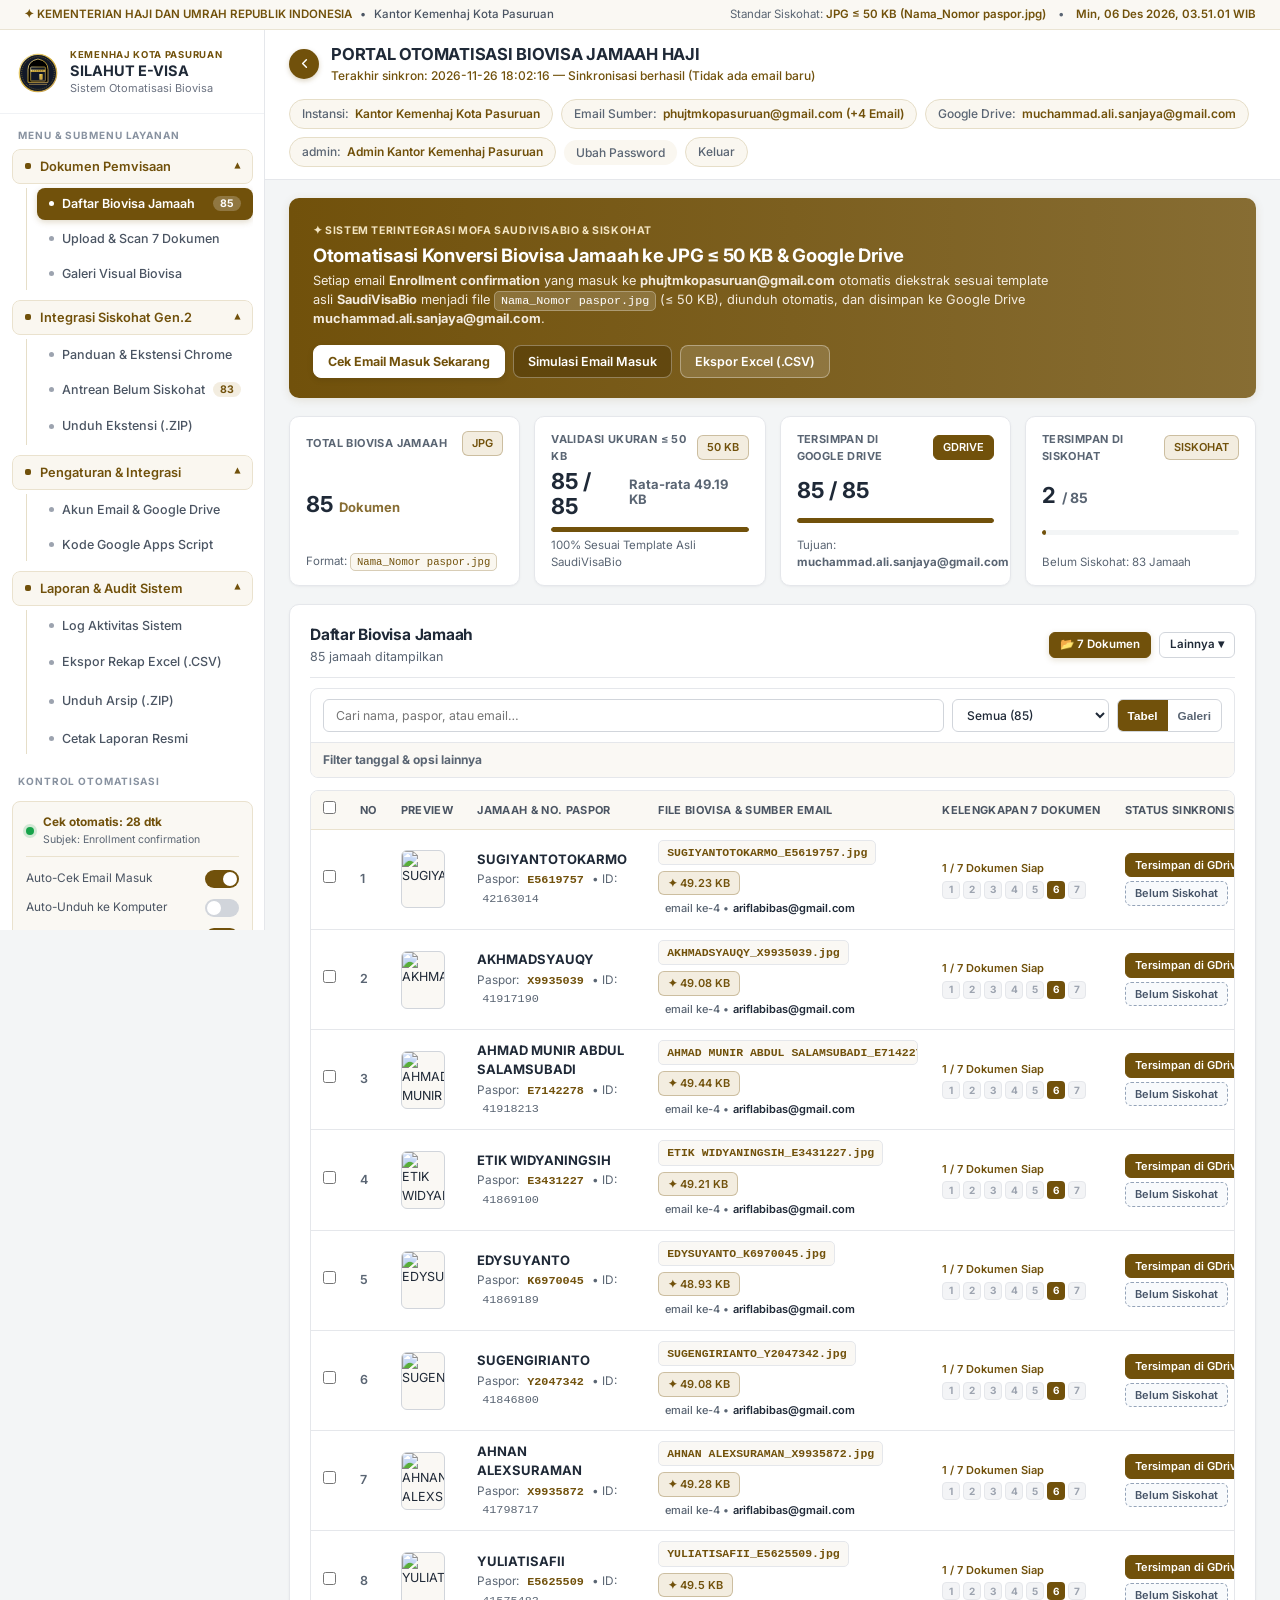
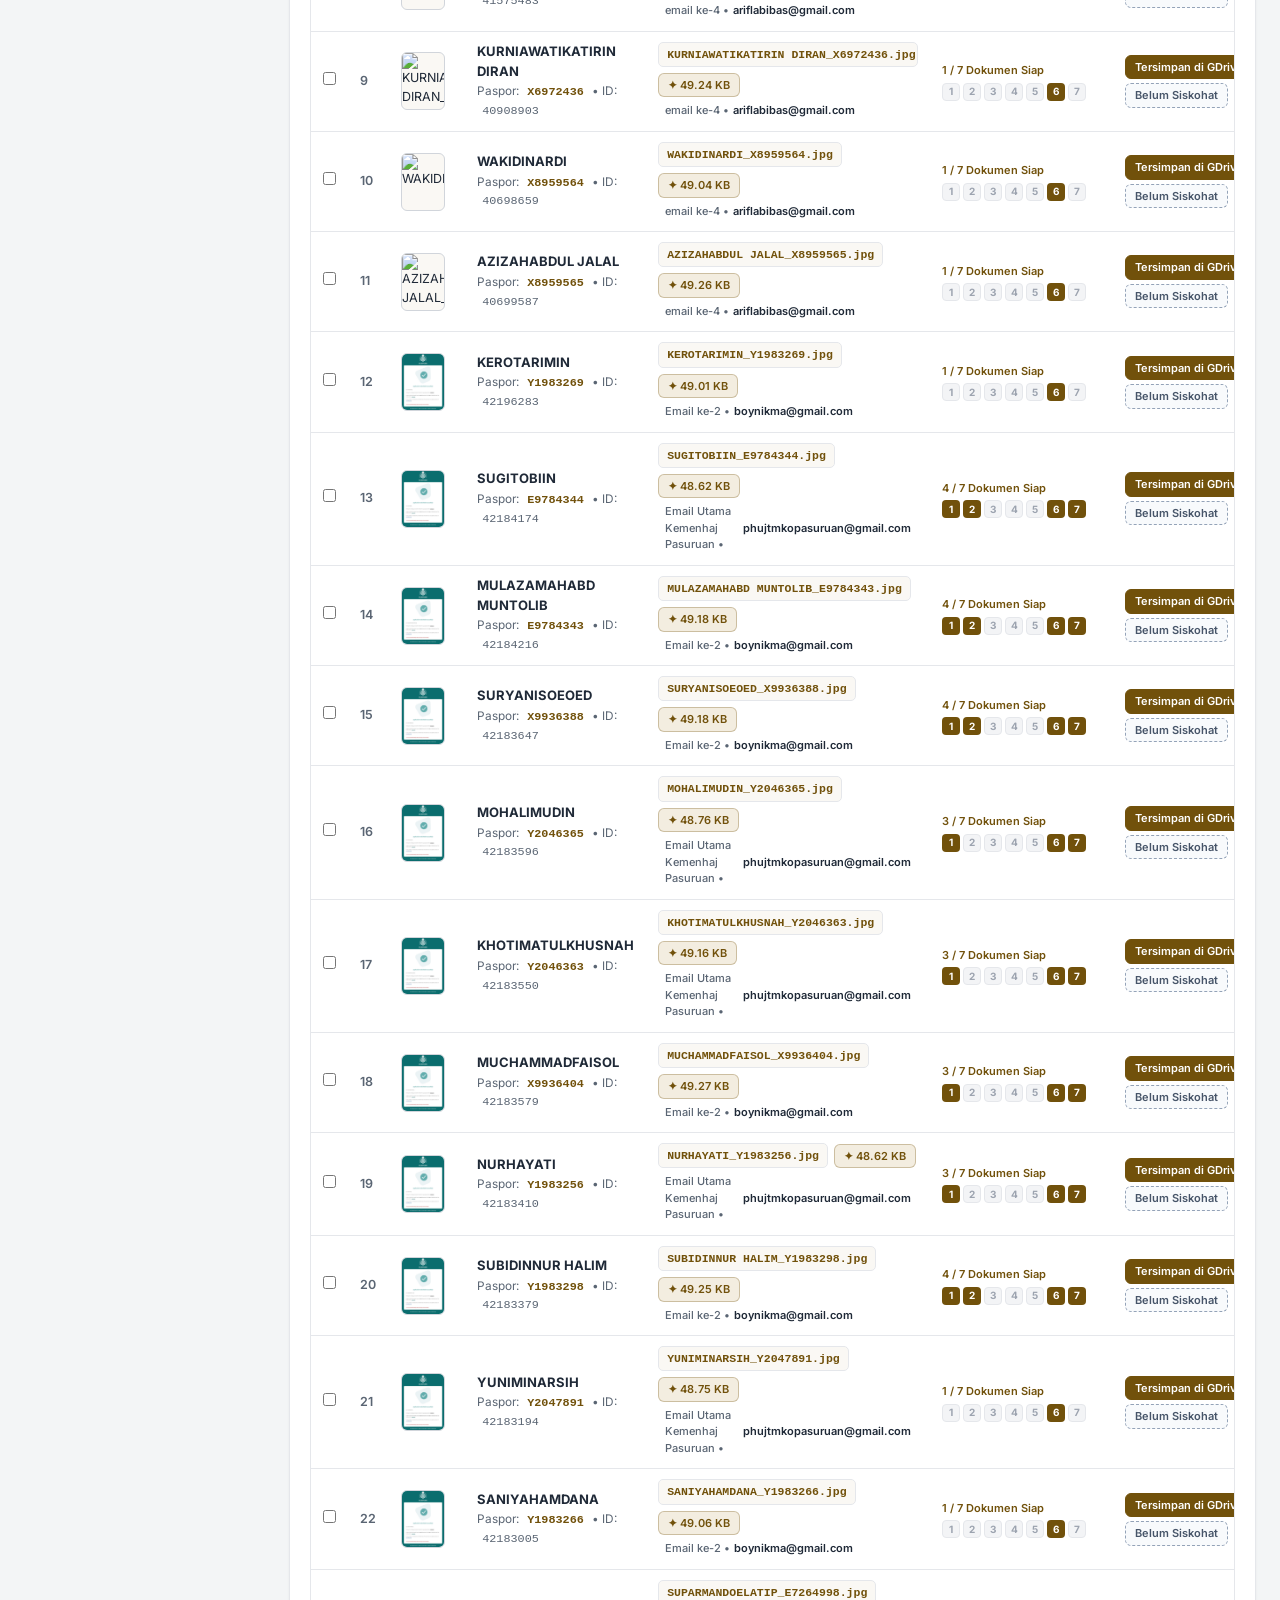
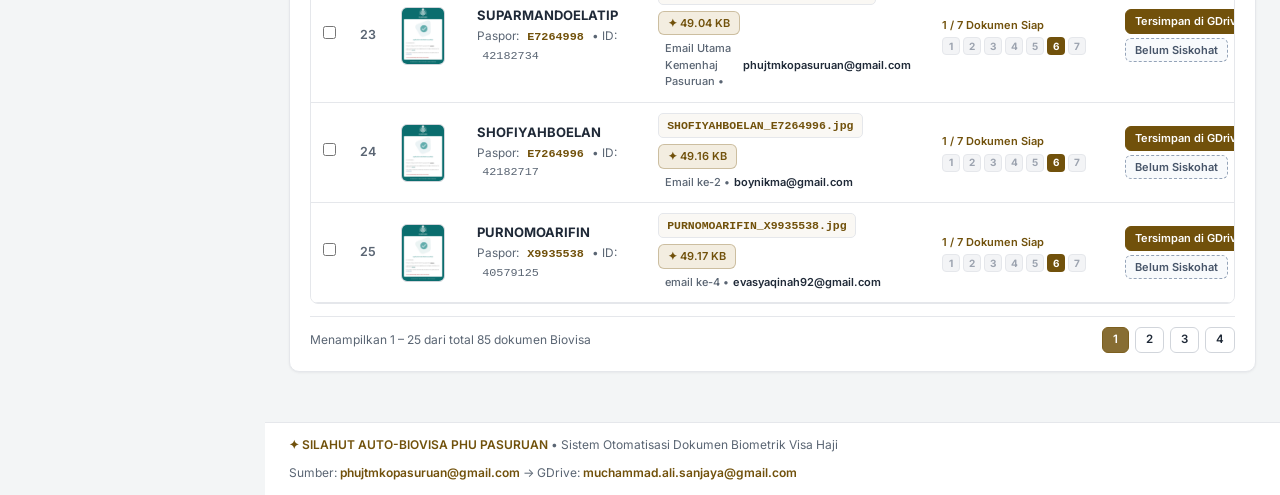
==== commit 7b2d7799: "Update tampilan identik, data Biovisa & Auto-Siskohat GitHub Pages" ====
--- a/docs/index.html
+++ b/docs/index.html
@@ -1672,7 +1672,7 @@
  * ============================================================================
  */
 (function() {
-    const INITIAL_SETTINGS = {"source_email":"phujtmkopasuruan@gmail.com","target_gdrive_email":"muchammad.ali.sanjaya@gmail.com","email_subject_filter":"Enrollment confirmation","connection_mode":"gas","imap_app_password":"","gas_gmail_webapp_url":"https://script.google.com/macros/s/AKfycbyIx8j5qKxn3Swo0PkWhy-H7LXjHgINC4oerr193ZJLuLnZgTcfRYV5EQ0IQlC4TGHU/exec","source_accounts":[{"id":"acc_primary","label":"Email Utama Kemenhaj Pasuruan","email":"phujtmkopasuruan@gmail.com","mode":"gas","gas_url":"https://script.google.com/macros/s/AKfycbyIx8j5qKxn3Swo0PkWhy-H7LXjHgINC4oerr193ZJLuLnZgTcfRYV5EQ0IQlC4TGHU/exec","imap_password":"","enabled":true},{"id":"acc_1795578104984_2","label":"Email ke-2","email":"boynikma@gmail.com","mode":"gas","gas_url":"https://script.google.com/macros/s/AKfycbwAWmfaqD5OHe41B11WIg5tVM0Ug93dU3NOF-uVrcsFFEXECf8_KqALFRdjqf0oUFWP/exec","imap_password":"","enabled":true},{"id":"acc_1795590464457_3","label":"Email ke-3","email":"alisanjaya91@gmail.com","mode":"gas","gas_url":"https://script.google.com/macros/s/AKfycbyEINpaOWQbtadL4afb4V3O73MuHvBYxQSW7kqeU4P9391lGGijPZv2rjPvooykvRdn/exec","imap_password":"","enabled":true},{"id":"acc_1795659702484_4","label":"email ke-4","email":"evasyaqinah92@gmail.com","mode":"gas","gas_url":"https://script.google.com/macros/s/AKfycbxQeIQrDf5p5jTGqsjsCzK4l6Dm4Vc0TLoSYB6Y0Pe5oclo2bDSdJyJd9bPZzPJGFtI/exec","imap_password":"","enabled":true},{"id":"acc_1795762666874_5","label":"email ke-5","email":"ariflabibas@gmail.com","mode":"gas","gas_url":"https://script.google.com/macros/s/AKfycbwc8uCtjS7lbvMiAMY8DZuJPyNXZEkjcqQ61e1pUTMKe3-JjoJuYgvo7mKHdUj2UB6e/exec","imap_password":"","enabled":true}],"gas_gdrive_webapp_url":"https://script.google.com/macros/s/AKfycbzyOpflleU5yXKJe7AU8q-zR3l08y7MItBeBCjNWQvPeghD5m9J_t-FPrS1kapaLFQv/exec","gdrive_folder_name":"Biovisa_Jamaah_PHU_Pasuruan","gdrive_folder_id":"","auto_sync_enabled":true,"auto_sync_interval_sec":30,"auto_download_browser":false,"auto_upload_gdrive":true,"process_mode":"both","target_min_kb":42,"target_max_kb":49.5,"strict_50kb_padding":true,"filename_pattern":"{NAMA}_{PASPOR}","uppercase_filename":true,"last_sync_at":"2026-11-27 15:45:17","last_sync_status":"Sinkronisasi berhasil (Tidak ada email baru)"};
+    const INITIAL_SETTINGS = {"source_email":"phujtmkopasuruan@gmail.com","target_gdrive_email":"muchammad.ali.sanjaya@gmail.com","email_subject_filter":"Enrollment confirmation","connection_mode":"gas","imap_app_password":"","gas_gmail_webapp_url":"https://script.google.com/macros/s/AKfycbyIx8j5qKxn3Swo0PkWhy-H7LXjHgINC4oerr193ZJLuLnZgTcfRYV5EQ0IQlC4TGHU/exec","source_accounts":[{"id":"acc_primary","label":"Email Utama Kemenhaj Pasuruan","email":"phujtmkopasuruan@gmail.com","mode":"gas","gas_url":"https://script.google.com/macros/s/AKfycbyIx8j5qKxn3Swo0PkWhy-H7LXjHgINC4oerr193ZJLuLnZgTcfRYV5EQ0IQlC4TGHU/exec","imap_password":"","enabled":true},{"id":"acc_1795578104984_2","label":"Email ke-2","email":"boynikma@gmail.com","mode":"gas","gas_url":"https://script.google.com/macros/s/AKfycbwAWmfaqD5OHe41B11WIg5tVM0Ug93dU3NOF-uVrcsFFEXECf8_KqALFRdjqf0oUFWP/exec","imap_password":"","enabled":true},{"id":"acc_1795590464457_3","label":"Email ke-3","email":"alisanjaya91@gmail.com","mode":"gas","gas_url":"https://script.google.com/macros/s/AKfycbyEINpaOWQbtadL4afb4V3O73MuHvBYxQSW7kqeU4P9391lGGijPZv2rjPvooykvRdn/exec","imap_password":"","enabled":true},{"id":"acc_1795659702484_4","label":"email ke-4","email":"evasyaqinah92@gmail.com","mode":"gas","gas_url":"https://script.google.com/macros/s/AKfycbxQeIQrDf5p5jTGqsjsCzK4l6Dm4Vc0TLoSYB6Y0Pe5oclo2bDSdJyJd9bPZzPJGFtI/exec","imap_password":"","enabled":true},{"id":"acc_1795762666874_5","label":"email ke-5","email":"ariflabibas@gmail.com","mode":"gas","gas_url":"https://script.google.com/macros/s/AKfycbwc8uCtjS7lbvMiAMY8DZuJPyNXZEkjcqQ61e1pUTMKe3-JjoJuYgvo7mKHdUj2UB6e/exec","imap_password":"","enabled":true}],"gas_gdrive_webapp_url":"https://script.google.com/macros/s/AKfycbzyOpflleU5yXKJe7AU8q-zR3l08y7MItBeBCjNWQvPeghD5m9J_t-FPrS1kapaLFQv/exec","gdrive_folder_name":"Biovisa_Jamaah_PHU_Pasuruan","gdrive_folder_id":"","auto_sync_enabled":true,"auto_sync_interval_sec":30,"auto_download_browser":false,"auto_upload_gdrive":true,"process_mode":"both","target_min_kb":42,"target_max_kb":49.5,"strict_50kb_padding":true,"filename_pattern":"{NAMA}_{PASPOR}","uppercase_filename":true,"last_sync_at":"2026-11-27 15:57:16","last_sync_status":"Sinkronisasi berhasil (Tidak ada email baru)"};
     const INITIAL_RECORDS  = [{"id":"bv_c7d88e7519","message_id":"1a060777727af547","nama":"AZIZAHABDUL JALAL","paspor":"X8959565","enrollment_id":"40699587","enrollment_time":"2026-09-02 04:53:52","filename":"AZIZAHABDUL JALAL_X8959565.jpg","size_bytes":50444,"size_kb":49.26,"source_type":"saudivisabio_email","subject":"Enrollment confirmation","from_email":"Mofa <MofaBioApp@mofa.gov.sa>","to_email":"ariflabibas@gmail.com","source_account_email":"ariflabibas@gmail.com","source_account_label":"email ke-4","email_date":"02 Sep 2026, 11:53:55 WIB","body_excerpt":"Application Submitted Successfully \nApplication Submitted Successfully \n\nDear AZIZAHABDUL JALAL، \n\nThank you for enrolling your biometric information for your passport \nnumber: X8959565 . \n\non 2026-09-02 04:53:52 as part of your visa application process to the \nKingdom of Saudi Arabia. and Your Enrollment Id is : 40699587 .\nFor any questions on submission of your biometric data or the status of \nyour visa application, please visit www.mofa.gov.sa \n\n*This is an automated message, please do not re","processed_at":"2026-11-27 13:59:59","gdrive_uploaded":true,"gdrive_file_id":"167MvQlfYAlQZemNaT6dimUi23ag5VDlR","gdrive_url":"https://drive.google.com/file/d/167MvQlfYAlQZemNaT6dimUi23ag5VDlR/view?usp=drivesdk","gdrive_target_email":"muchammad.ali.sanjaya@gmail.com","gdrive_error":"","all_message_ids":["1a060777727af547"]},{"id":"bv_b4b879845f","message_id":"1a0605412eb4b96b","nama":"WAKIDINARDI","paspor":"X8959564","enrollment_id":"40698659","enrollment_time":"2026-09-02 04:15:12","filename":"WAKIDINARDI_X8959564.jpg","size_bytes":50218,"size_kb":49.04,"source_type":"saudivisabio_email","subject":"Enrollment confirmation","from_email":"Mofa <MofaBioApp@mofa.gov.sa>","to_email":"ariflabibas@gmail.com","source_account_email":"ariflabibas@gmail.com","source_account_label":"email ke-4","email_date":"02 Sep 2026, 11:15:15 WIB","body_excerpt":"Application Submitted Successfully \nApplication Submitted Successfully \n\nDear WAKIDINARDI، \n\nThank you for enrolling your biometric information for your passport \nnumber: X8959564 . \n\non 2026-09-02 04:15:12 as part of your visa application process to the \nKingdom of Saudi Arabia. and Your Enrollment Id is : 40698659 .\nFor any questions on submission of your biometric data or the status of \nyour visa application, please visit www.mofa.gov.sa \n\n*This is an automated message, please do not reply to","processed_at":"2026-11-27 13:59:54","gdrive_uploaded":true,"gdrive_file_id":"1Dw99xH2ZrynFcr3ON3ehEkOUEzjc6gdb","gdrive_url":"https://drive.google.com/file/d/1Dw99xH2ZrynFcr3ON3ehEkOUEzjc6gdb/view?usp=drivesdk","gdrive_target_email":"muchammad.ali.sanjaya@gmail.com","gdrive_error":"","all_message_ids":["1a0605412eb4b96b"]},{"id":"bv_a11582bfc3","message_id":"1a0a3d66154d438e","nama":"KURNIAWATIKATIRIN DIRAN","paspor":"X6972436","enrollment_id":"40908903","enrollment_time":"2026-09-15 06:52:05","filename":"KURNIAWATIKATIRIN DIRAN_X6972436.jpg","size_bytes":50425,"size_kb":49.24,"source_type":"saudivisabio_email","subject":"Enrollment confirmation","from_email":"Mofa <MofaBioApp@mofa.gov.sa>","to_email":"ariflabibas@gmail.com","source_account_email":"ariflabibas@gmail.com","source_account_label":"email ke-4","email_date":"15 Sep 2026, 13:52:08 WIB","body_excerpt":"Application Submitted Successfully \nApplication Submitted Successfully \n\nDear KURNIAWATIKATIRIN DIRAN، \n\nThank you for enrolling your biometric information for your passport \nnumber: X6972436 . \n\non 2026-09-15 06:52:05 as part of your visa application process to the \nKingdom of Saudi Arabia. and Your Enrollment Id is : 40908903 .\nFor any questions on submission of your biometric data or the status of \nyour visa application, please visit www.mofa.gov.sa \n\n*This is an automated message, please do ","processed_at":"2026-11-27 13:59:51","gdrive_uploaded":true,"gdrive_file_id":"1oLg6z1voP3UqBpRHzg1-CVIaLOPyRBkO","gdrive_url":"https://drive.google.com/file/d/1oLg6z1voP3UqBpRHzg1-CVIaLOPyRBkO/view?usp=drivesdk","gdrive_target_email":"muchammad.ali.sanjaya@gmail.com","gdrive_error":"","all_message_ids":["1a0a3d66154d438e"]},{"id":"bv_25ed7a3867","message_id":"1a15c0a64c33d0c7","nama":"YULIATISAFII","paspor":"E5625509","enrollment_id":"41575483","enrollment_time":"2026-10-21 01:19:01","filename":"YULIATISAFII_E5625509.jpg","size_bytes":50688,"size_kb":49.5,"source_type":"saudivisabio_email","subject":"Enrollment confirmation","from_email":"Mofa <MofaBioApp@mofa.gov.sa>","to_email":"ariflabibas@gmail.com","source_account_email":"ariflabibas@gmail.com","source_account_label":"email ke-4","email_date":"21 Oct 2026, 08:19:05 WIB","body_excerpt":"Application Submitted Successfully \nApplication Submitted Successfully \n\nDear YULIATISAFII، \n\nThank you for enrolling your biometric information for your passport \nnumber: E5625509 . \n\non 2026-10-21 01:19:01 as part of your visa application process to the \nKingdom of Saudi Arabia. and Your Enrollment Id is : 41575483 .\nFor any questions on submission of your biometric data or the status of \nyour visa application, please visit www.mofa.gov.sa \n\n*This is an automated message, please do not reply t","processed_at":"2026-11-27 13:59:47","gdrive_uploaded":true,"gdrive_file_id":"1PwuGvidUTjE2CbIlszXO4LC-P6_tg2WO","gdrive_url":"https://drive.google.com/file/d/1PwuGvidUTjE2CbIlszXO4LC-P6_tg2WO/view?usp=drivesdk","gdrive_target_email":"muchammad.ali.sanjaya@gmail.com","gdrive_error":"","all_message_ids":["1a15c0a64c33d0c7"]},{"id":"bv_8145fd3db9","message_id":"1a19f644358c1bd1","nama":"AHNAN ALEXSURAMAN","paspor":"X9935872","enrollment_id":"41798717","enrollment_time":"2026-11-03 03:11:44","filename":"AHNAN ALEXSURAMAN_X9935872.jpg","size_bytes":50466,"size_kb":49.28,"source_type":"saudivisabio_email","subject":"Enrollment confirmation","from_email":"Mofa <MofaBioApp@mofa.gov.sa>","to_email":"ariflabibas@gmail.com","source_account_email":"ariflabibas@gmail.com","source_account_label":"email ke-4","email_date":"03 Nov 2026, 10:11:47 WIB","body_excerpt":"Application Submitted Successfully \nApplication Submitted Successfully \n\nDear AHNAN ALEXSURAMAN، \n\nThank you for enrolling your biometric information for your passport \nnumber: X9935872 . \n\non 2026-11-03 03:11:44 as part of your visa application process to the \nKingdom of Saudi Arabia. and Your Enrollment Id is : 41798717 .\nFor any questions on submission of your biometric data or the status of \nyour visa application, please visit www.mofa.gov.sa \n\n*This is an automated message, please do not re","processed_at":"2026-11-27 13:59:42","gdrive_uploaded":true,"gdrive_file_id":"1OxWYrWMLb1-HIji4Oa4TFCUE6Jtzz5yc","gdrive_url":"https://drive.google.com/file/d/1OxWYrWMLb1-HIji4Oa4TFCUE6Jtzz5yc/view?usp=drivesdk","gdrive_target_email":"muchammad.ali.sanjaya@gmail.com","gdrive_error":"","all_message_ids":["1a19f644358c1bd1"]},{"id":"bv_2d452911e7","message_id":"1a1aa659be03e3a2","nama":"SUGENGIRIANTO","paspor":"Y2047342","enrollment_id":"41846800","enrollment_time":"2026-11-05 06:29:00","filename":"SUGENGIRIANTO_Y2047342.jpg","size_bytes":50263,"size_kb":49.08,"source_type":"saudivisabio_email","subject":"Enrollment confirmation","from_email":"Mofa <MofaBioApp@mofa.gov.sa>","to_email":"ariflabibas@gmail.com","source_account_email":"ariflabibas@gmail.com","source_account_label":"email ke-4","email_date":"05 Nov 2026, 13:29:04 WIB","body_excerpt":"Application Submitted Successfully \nApplication Submitted Successfully \n\nDear SUGENGIRIANTO، \n\nThank you for enrolling your biometric information for your passport \nnumber: Y2047342 . \n\non 2026-11-05 06:29:00 as part of your visa application process to the \nKingdom of Saudi Arabia. and Your Enrollment Id is : 41846800 .\nFor any questions on submission of your biometric data or the status of \nyour visa application, please visit www.mofa.gov.sa \n\n*This is an automated message, please do not reply ","processed_at":"2026-11-27 13:59:38","gdrive_uploaded":true,"gdrive_file_id":"1jSBR_oZ4tJFCMaCUwcq7Osf-1jHg2gwD","gdrive_url":"https://drive.google.com/file/d/1jSBR_oZ4tJFCMaCUwcq7Osf-1jHg2gwD/view?usp=drivesdk","gdrive_target_email":"muchammad.ali.sanjaya@gmail.com","gdrive_error":"","all_message_ids":["1a1aa659be03e3a2"]},{"id":"bv_0c39a1faab","message_id":"1a1aebb6ff3a23de","nama":"EDYSUYANTO","paspor":"K6970045","enrollment_id":"41869189","enrollment_time":"2026-11-06 02:41:15","filename":"EDYSUYANTO_K6970045.jpg","size_bytes":50100,"size_kb":48.93,"source_type":"saudivisabio_email","subject":"Enrollment confirmation","from_email":"Mofa <MofaBioApp@mofa.gov.sa>","to_email":"ariflabibas@gmail.com","source_account_email":"ariflabibas@gmail.com","source_account_label":"email ke-4","email_date":"06 Nov 2026, 09:41:18 WIB","body_excerpt":"Application Submitted Successfully \nApplication Submitted Successfully \n\nDear EDYSUYANTO، \n\nThank you for enrolling your biometric information for your passport \nnumber: K6970045 . \n\non 2026-11-06 02:41:15 as part of your visa application process to the \nKingdom of Saudi Arabia. and Your Enrollment Id is : 41869189 .\nFor any questions on submission of your biometric data or the status of \nyour visa application, please visit www.mofa.gov.sa \n\n*This is an automated message, please do not reply to ","processed_at":"2026-11-27 13:59:32","gdrive_uploaded":true,"gdrive_file_id":"1ZzA7qVnXXDpzitv9Zny3Kdi6oyVfUgHQ","gdrive_url":"https://drive.google.com/file/d/1ZzA7qVnXXDpzitv9Zny3Kdi6oyVfUgHQ/view?usp=drivesdk","gdrive_target_email":"muchammad.ali.sanjaya@gmail.com","gdrive_error":"","all_message_ids":["1a1aebb6ff3a23de"]},{"id":"bv_87bfc0b0fc","message_id":"1a1aeb2d36754951","nama":"ETIK WIDYANINGSIH","paspor":"E3431227","enrollment_id":"41869100","enrollment_time":"2026-11-06 02:31:51","filename":"ETIK WIDYANINGSIH_E3431227.jpg","size_bytes":50390,"size_kb":49.21,"source_type":"saudivisabio_email","subject":"Enrollment confirmation","from_email":"Mofa <MofaBioApp@mofa.gov.sa>","to_email":"ariflabibas@gmail.com","source_account_email":"ariflabibas@gmail.com","source_account_label":"email ke-4","email_date":"06 Nov 2026, 09:31:55 WIB","body_excerpt":"Application Submitted Successfully \nApplication Submitted Successfully \n\nDear ETIK WIDYANINGSIH، \n\nThank you for enrolling your biometric information for your passport \nnumber: E3431227 . \n\non 2026-11-06 02:31:51 as part of your visa application process to the \nKingdom of Saudi Arabia. and Your Enrollment Id is : 41869100 .\nFor any questions on submission of your biometric data or the status of \nyour visa application, please visit www.mofa.gov.sa \n\n*This is an automated message, please do not re","processed_at":"2026-11-27 13:59:28","gdrive_uploaded":true,"gdrive_file_id":"1i8Z_h66B7igraQkLHbkH6UW9Gse-fbgB","gdrive_url":"https://drive.google.com/file/d/1i8Z_h66B7igraQkLHbkH6UW9Gse-fbgB/view?usp=drivesdk","gdrive_target_email":"muchammad.ali.sanjaya@gmail.com","gdrive_error":"","all_message_ids":["1a1aeb2d36754951"]},{"id":"bv_5ca5a84f46","message_id":"1a1be51aaa86280e","nama":"AHMAD MUNIR ABDUL SALAMSUBADI","paspor":"E7142278","enrollment_id":"41918213","enrollment_time":"2026-11-09 03:19:39","filename":"AHMAD MUNIR ABDUL SALAMSUBADI_E7142278.jpg","size_bytes":50622,"size_kb":49.44,"source_type":"saudivisabio_email","subject":"Enrollment confirmation","from_email":"Mofa <MofaBioApp@mofa.gov.sa>","to_email":"ariflabibas@gmail.com","source_account_email":"ariflabibas@gmail.com","source_account_label":"email ke-4","email_date":"09 Nov 2026, 10:19:43 WIB","body_excerpt":"Application Submitted Successfully \nApplication Submitted Successfully \n\nDear AHMAD MUNIR ABDUL SALAMSUBADI، \n\nThank you for enrolling your biometric information for your passport \nnumber: E7142278 . \n\non 2026-11-09 03:19:39 as part of your visa application process to the \nKingdom of Saudi Arabia. and Your Enrollment Id is : 41918213 .\nFor any questions on submission of your biometric data or the status of \nyour visa application, please visit www.mofa.gov.sa \n\n*This is an automated message, plea","processed_at":"2026-11-27 13:59:24","gdrive_uploaded":true,"gdrive_file_id":"1xt_hGFKtcj9QOk1vqX2nkKaNT9ZlRvVK","gdrive_url":"https://drive.google.com/file/d/1xt_hGFKtcj9QOk1vqX2nkKaNT9ZlRvVK/view?usp=drivesdk","gdrive_target_email":"muchammad.ali.sanjaya@gmail.com","gdrive_error":"","all_message_ids":["1a1be51aaa86280e"]},{"id":"bv_77f1c55652","message_id":"1a1be0bb8e19fee5","nama":"AKHMADSYAUQY","paspor":"X9935039","enrollment_id":"41917190","enrollment_time":"2026-11-09 02:03:15","filename":"AKHMADSYAUQY_X9935039.jpg","size_bytes":50261,"size_kb":49.08,"source_type":"saudivisabio_email","subject":"Enrollment confirmation","from_email":"Mofa <MofaBioApp@mofa.gov.sa>","to_email":"ariflabibas@gmail.com","source_account_email":"ariflabibas@gmail.com","source_account_label":"email ke-4","email_date":"09 Nov 2026, 09:03:18 WIB","body_excerpt":"Application Submitted Successfully \nApplication Submitted Successfully \n\nDear AKHMADSYAUQY، \n\nThank you for enrolling your biometric information for your passport \nnumber: X9935039 . \n\non 2026-11-09 02:03:15 as part of your visa application process to the \nKingdom of Saudi Arabia. and Your Enrollment Id is : 41917190 .\nFor any questions on submission of your biometric data or the status of \nyour visa application, please visit www.mofa.gov.sa \n\n*This is an automated message, please do not reply t","processed_at":"2026-11-27 13:59:19","gdrive_uploaded":true,"gdrive_file_id":"1znsZbrLxDRP9vX4KBcGfjZP-0Af1ZaQ4","gdrive_url":"https://drive.google.com/file/d/1znsZbrLxDRP9vX4KBcGfjZP-0Af1ZaQ4/view?usp=drivesdk","gdrive_target_email":"muchammad.ali.sanjaya@gmail.com","gdrive_error":"","all_message_ids":["1a1be0bb8e19fee5"]},{"id":"bv_0969fdaaf1","message_id":"1a2102601aae96db","nama":"SUGIYANTOTOKARMO","paspor":"E5619757","enrollment_id":"42163014","enrollment_time":"2026-11-25 00:40:50","filename":"SUGIYANTOTOKARMO_E5619757.jpg","size_bytes":50414,"size_kb":49.23,"source_type":"saudivisabio_email","subject":"Enrollment confirmation","from_email":"Mofa <MofaBioApp@mofa.gov.sa>","to_email":"ariflabibas@gmail.com","source_account_email":"ariflabibas@gmail.com","source_account_label":"email ke-4","email_date":"25 Nov 2026, 07:40:54 WIB","body_excerpt":"Application Submitted Successfully \nApplication Submitted Successfully \n\nDear SUGIYANTOTOKARMO، \n\nThank you for enrolling your biometric information for your passport \nnumber: E5619757 . \n\non 2026-11-25 00:40:50 as part of your visa application process to the \nKingdom of Saudi Arabia. and Your Enrollment Id is : 42163014 .\nFor any questions on submission of your biometric data or the status of \nyour visa application, please visit www.mofa.gov.sa \n\n*This is an automated message, please do not rep","processed_at":"2026-11-27 13:59:14","gdrive_uploaded":true,"gdrive_file_id":"1TTyKTzhHANoeo5BDZf09XBMwWT6maKck","gdrive_url":"https://drive.google.com/file/d/1TTyKTzhHANoeo5BDZf09XBMwWT6maKck/view?usp=drivesdk","gdrive_target_email":"muchammad.ali.sanjaya@gmail.com","gdrive_error":"","all_message_ids":["1a2102601aae96db"]},{"id":"bv_fc3801229c","message_id":"1a03c1ccc961dc83","nama":"PURNOMOARIFIN","paspor":"X9935538","enrollment_id":"40579125","enrollment_time":"2026-08-26 03:28:23","filename":"PURNOMOARIFIN_X9935538.jpg","size_bytes":50350,"size_kb":49.17,"source_type":"saudivisabio_email","subject":"Enrollment confirmation","from_email":"Mofa <MofaBioApp@mofa.gov.sa>","to_email":"evasyaqinah92@gmail.com","source_account_email":"evasyaqinah92@gmail.com","source_account_label":"email ke-4","email_date":"26 Aug 2026, 10:28:27 WIB","body_excerpt":"Application Submitted Successfully \nApplication Submitted Successfully \n\nDear PURNOMOARIFIN، \n\nThank you for enrolling your biometric information for your passport \nnumber: X9935538 . \n\non 2026-08-26 03:28:23 as part of your visa application process to the \nKingdom of Saudi Arabia. and Your Enrollment Id is : 40579125 .\nFor any questions on submission of your biometric data or the status of \nyour visa application, please visit www.mofa.gov.sa \n\n*This is an automated message, please do not reply ","processed_at":"2026-11-26 18:24:52","gdrive_uploaded":true,"gdrive_file_id":"1uO36pAEsnhGusvzmxOo365Yy8cxK5NzB","gdrive_url":"https://drive.google.com/file/d/1uO36pAEsnhGusvzmxOo365Yy8cxK5NzB/view?usp=drivesdk","gdrive_target_email":"muchammad.ali.sanjaya@gmail.com","gdrive_error":"","all_message_ids":["1a03c1ccc961dc83"]},{"id":"bv_7788677e35","message_id":"1a03bc4c9b4116cd","nama":"JUNIADISUNARSO","paspor":"X9935067","enrollment_id":"40577862","enrollment_time":"2026-08-26 01:52:12","filename":"JUNIADISUNARSO_X9935067.jpg","size_bytes":50376,"size_kb":49.2,"source_type":"saudivisabio_email","subject":"Enrollment confirmation","from_email":"Mofa <MofaBioApp@mofa.gov.sa>","to_email":"evasyaqinah92@gmail.com","source_account_email":"evasyaqinah92@gmail.com","source_account_label":"email ke-4","email_date":"26 Aug 2026, 08:52:16 WIB","body_excerpt":"Application Submitted Successfully \nApplication Submitted Successfully \n\nDear JUNIADISUNARSO، \n\nThank you for enrolling your biometric information for your passport \nnumber: X9935067 . \n\non 2026-08-26 01:52:12 as part of your visa application process to the \nKingdom of Saudi Arabia. and Your Enrollment Id is : 40577862 .\nFor any questions on submission of your biometric data or the status of \nyour visa application, please visit www.mofa.gov.sa \n\n*This is an automated message, please do not reply","processed_at":"2026-11-26 18:24:47","gdrive_uploaded":true,"gdrive_file_id":"1MFWwFzFwp1LBtSGCewhQpWy0FiWYh7-t","gdrive_url":"https://drive.google.com/file/d/1MFWwFzFwp1LBtSGCewhQpWy0FiWYh7-t/view?usp=drivesdk","gdrive_target_email":"muchammad.ali.sanjaya@gmail.com","gdrive_error":"","all_message_ids":["1a03bc4c9b4116cd"]},{"id":"bv_ed9e17a151","message_id":"1a03baac1b6e531c","nama":"SUKMAWANTIRAHAYU","paspor":"X9935236","enrollment_id":"40577541","enrollment_time":"2026-08-26 01:23:52","filename":"SUKMAWANTIRAHAYU_X9935236.jpg","size_bytes":50538,"size_kb":49.35,"source_type":"saudivisabio_email","subject":"Enrollment confirmation","from_email":"Mofa <MofaBioApp@mofa.gov.sa>","to_email":"evasyaqinah92@gmail.com","source_account_email":"evasyaqinah92@gmail.com","source_account_label":"email ke-4","email_date":"26 Aug 2026, 08:23:55 WIB","body_excerpt":"Application Submitted Successfully \nApplication Submitted Successfully \n\nDear SUKMAWANTIRAHAYU، \n\nThank you for enrolling your biometric information for your passport \nnumber: X9935236 . \n\non 2026-08-26 01:23:52 as part of your visa application process to the \nKingdom of Saudi Arabia. and Your Enrollment Id is : 40577541 .\nFor any questions on submission of your biometric data or the status of \nyour visa application, please visit www.mofa.gov.sa \n\n*This is an automated message, please do not rep","processed_at":"2026-11-26 18:24:42","gdrive_uploaded":true,"gdrive_file_id":"1B6p88MEQQqf88r8awTsLn2iQjdNgTgFy","gdrive_url":"https://drive.google.com/file/d/1B6p88MEQQqf88r8awTsLn2iQjdNgTgFy/view?usp=drivesdk","gdrive_target_email":"muchammad.ali.sanjaya@gmail.com","gdrive_error":"","all_message_ids":["1a03baac1b6e531c"]},{"id":"bv_56ba20147a","message_id":"1a06114d3391cfed","nama":"CHURRIMATULLAICHA","paspor":"X9935720","enrollment_id":"40706274","enrollment_time":"2026-09-02 07:45:43","filename":"CHURRIMATULLAICHA_X9935720.jpg","size_bytes":50544,"size_kb":49.36,"source_type":"saudivisabio_email","subject":"Enrollment confirmation","from_email":"Mofa <MofaBioApp@mofa.gov.sa>","to_email":"evasyaqinah92@gmail.com","source_account_email":"evasyaqinah92@gmail.com","source_account_label":"email ke-4","email_date":"02 Sep 2026, 14:45:46 WIB","body_excerpt":"Application Submitted Successfully \nApplication Submitted Successfully \n\nDear CHURRIMATULLAICHA، \n\nThank you for enrolling your biometric information for your passport \nnumber: X9935720 . \n\non 2026-09-02 07:45:43 as part of your visa application process to the \nKingdom of Saudi Arabia. and Your Enrollment Id is : 40706274 .\nFor any questions on submission of your biometric data or the status of \nyour visa application, please visit www.mofa.gov.sa \n\n*This is an automated message, please do not re","processed_at":"2026-11-26 18:24:37","gdrive_uploaded":true,"gdrive_file_id":"1PI62lNFw0WkPcuobgSgri7Ber1BOLY-P","gdrive_url":"https://drive.google.com/file/d/1PI62lNFw0WkPcuobgSgri7Ber1BOLY-P/view?usp=drivesdk","gdrive_target_email":"muchammad.ali.sanjaya@gmail.com","gdrive_error":"","all_message_ids":["1a06114d3391cfed"]},{"id":"bv_3f897948d7","message_id":"1a0601a1f76643a2","nama":"MASUDABD KADIR","paspor":"X9934550","enrollment_id":"40697387","enrollment_time":"2026-09-02 03:11:54","filename":"MASUDABD KADIR_X9934550.jpg","size_bytes":50333,"size_kb":49.15,"source_type":"saudivisabio_email","subject":"Enrollment confirmation","from_email":"Mofa <MofaBioApp@mofa.gov.sa>","to_email":"evasyaqinah92@gmail.com","source_account_email":"evasyaqinah92@gmail.com","source_account_label":"email ke-4","email_date":"02 Sep 2026, 10:11:57 WIB","body_excerpt":"Application Submitted Successfully \nApplication Submitted Successfully \n\nDear MASUDABD KADIR، \n\nThank you for enrolling your biometric information for your passport \nnumber: X9934550 . \n\non 2026-09-02 03:11:54 as part of your visa application process to the \nKingdom of Saudi Arabia. and Your Enrollment Id is : 40697387 .\nFor any questions on submission of your biometric data or the status of \nyour visa application, please visit www.mofa.gov.sa \n\n*This is an automated message, please do not reply","processed_at":"2026-11-26 18:24:33","gdrive_uploaded":true,"gdrive_file_id":"1cPzJXnbK7JWAJdsEZDscaDtbTa5WgmNz","gdrive_url":"https://drive.google.com/file/d/1cPzJXnbK7JWAJdsEZDscaDtbTa5WgmNz/view?usp=drivesdk","gdrive_target_email":"muchammad.ali.sanjaya@gmail.com","gdrive_error":"","all_message_ids":["1a0601a1f76643a2"]},{"id":"bv_65ee72d9df","message_id":"1a06000be39b4897","nama":"KHORIDATULBAKHIYAH","paspor":"X9934552","enrollment_id":"40696992","enrollment_time":"2026-09-02 02:44:11","filename":"KHORIDATULBAKHIYAH_X9934552.jpg","size_bytes":50573,"size_kb":49.39,"source_type":"saudivisabio_email","subject":"Enrollment confirmation","from_email":"Mofa <MofaBioApp@mofa.gov.sa>","to_email":"evasyaqinah92@gmail.com","source_account_email":"evasyaqinah92@gmail.com","source_account_label":"email ke-4","email_date":"02 Sep 2026, 09:44:14 WIB","body_excerpt":"Application Submitted Successfully \nApplication Submitted Successfully \n\nDear KHORIDATULBAKHIYAH، \n\nThank you for enrolling your biometric information for your passport \nnumber: X9934552 . \n\non 2026-09-02 02:44:11 as part of your visa application process to the \nKingdom of Saudi Arabia. and Your Enrollment Id is : 40696992 .\nFor any questions on submission of your biometric data or the status of \nyour visa application, please visit www.mofa.gov.sa \n\n*This is an automated message, please do not r","processed_at":"2026-11-26 18:24:29","gdrive_uploaded":true,"gdrive_file_id":"1o0VqgZj1C2AYWoNSLMapP92ivASkCHFU","gdrive_url":"https://drive.google.com/file/d/1o0VqgZj1C2AYWoNSLMapP92ivASkCHFU/view?usp=drivesdk","gdrive_target_email":"muchammad.ali.sanjaya@gmail.com","gdrive_error":"","all_message_ids":["1a06000be39b4897"]},{"id":"bv_0c572d12e6","message_id":"1a11e92efa126d96","nama":"DADY ROSYADIKURDI","paspor":"X9936057","enrollment_id":"41368111","enrollment_time":"2026-10-09 02:51:41","filename":"DADY ROSYADIKURDI_X9936057.jpg","size_bytes":50530,"size_kb":49.35,"source_type":"saudivisabio_email","subject":"Enrollment confirmation","from_email":"Mofa <MofaBioApp@mofa.gov.sa>","to_email":"evasyaqinah92+1@gmail.com","source_account_email":"evasyaqinah92@gmail.com","source_account_label":"email ke-4","email_date":"09 Oct 2026, 09:51:45 WIB","body_excerpt":"Application Submitted Successfully \nApplication Submitted Successfully \n\nDear DADY ROSYADIKURDI، \n\nThank you for enrolling your biometric information for your passport \nnumber: X9936057 . \n\non 2026-10-09 02:51:41 as part of your visa application process to the \nKingdom of Saudi Arabia. and Your Enrollment Id is : 41368111 .\nFor any questions on submission of your biometric data or the status of \nyour visa application, please visit www.mofa.gov.sa \n\n*This is an automated message, please do not re","processed_at":"2026-11-26 18:24:25","gdrive_uploaded":true,"gdrive_file_id":"1UrTnqeGtzVjspXQ83aeP8Mu8vJlhNgDI","gdrive_url":"https://drive.google.com/file/d/1UrTnqeGtzVjspXQ83aeP8Mu8vJlhNgDI/view?usp=drivesdk","gdrive_target_email":"muchammad.ali.sanjaya@gmail.com","gdrive_error":"","all_message_ids":["1a11e92efa126d96","1a11e95367ae5244"]},{"id":"bv_0e096b47b0","message_id":"1a11e7fcfabd72ef","nama":"NHERNAWATI","paspor":"Y2046511","enrollment_id":"41367943","enrollment_time":"2026-10-09 02:30:49","filename":"NHERNAWATI_Y2046511.jpg","size_bytes":50103,"size_kb":48.93,"source_type":"saudivisabio_email","subject":"Enrollment confirmation","from_email":"Mofa <MofaBioApp@mofa.gov.sa>","to_email":"evasyaqinah92+1@gmail.com","source_account_email":"evasyaqinah92@gmail.com","source_account_label":"email ke-4","email_date":"09 Oct 2026, 09:30:52 WIB","body_excerpt":"Application Submitted Successfully \nApplication Submitted Successfully \n\nDear NHERNAWATI، \n\nThank you for enrolling your biometric information for your passport \nnumber: Y2046511 . \n\non 2026-10-09 02:30:49 as part of your visa application process to the \nKingdom of Saudi Arabia. and Your Enrollment Id is : 41367943 .\nFor any questions on submission of your biometric data or the status of \nyour visa application, please visit www.mofa.gov.sa \n\n*This is an automated message, please do not reply to ","processed_at":"2026-11-26 18:24:20","gdrive_uploaded":true,"gdrive_file_id":"1ENWCjp5FkpRyzEOc3ADF4Pam9h7So0Ix","gdrive_url":"https://drive.google.com/file/d/1ENWCjp5FkpRyzEOc3ADF4Pam9h7So0Ix/view?usp=drivesdk","gdrive_target_email":"muchammad.ali.sanjaya@gmail.com","gdrive_error":"","all_message_ids":["1a11e7fcfabd72ef"]},{"id":"bv_a8256f5b35","message_id":"1a1798848a069c1c","nama":"DEWI DJULAIHAHMUNIR","paspor":"F0146555","enrollment_id":"41691052","enrollment_time":"2026-10-26 04:01:37","filename":"DEWI DJULAIHAHMUNIR_F0146555.jpg","size_bytes":50560,"size_kb":49.38,"source_type":"saudivisabio_email","subject":"Enrollment confirmation","from_email":"Mofa <MofaBioApp@mofa.gov.sa>","to_email":"evasyaqinah92+1@gmail.com","source_account_email":"evasyaqinah92@gmail.com","source_account_label":"email ke-4","email_date":"27 Oct 2026, 01:45:23 WIB","body_excerpt":"Application Submitted Successfully \nApplication Submitted Successfully \n\nDear DEWI DJULAIHAHMUNIR، \n\nThank you for enrolling your biometric information for your passport \nnumber: F0146555 . \n\non 2026-10-26 04:01:37 as part of your visa application process to the \nKingdom of Saudi Arabia. and Your Enrollment Id is : 41691052 .\nFor any questions on submission of your biometric data or the status of \nyour visa application, please visit www.mofa.gov.sa \n\n*This is an automated message, please do not ","processed_at":"2026-11-26 18:24:16","gdrive_uploaded":true,"gdrive_file_id":"1txLJqn5vnOCssNnEUNuhrVt6liwxPotw","gdrive_url":"https://drive.google.com/file/d/1txLJqn5vnOCssNnEUNuhrVt6liwxPotw/view?usp=drivesdk","gdrive_target_email":"muchammad.ali.sanjaya@gmail.com","gdrive_error":"","all_message_ids":["1a1798848a069c1c"]},{"id":"bv_25f4bb7cf6","message_id":"1a19a32b3e655f66","nama":"SUGIANTOMULYONO SYAIK","paspor":"E7372511","enrollment_id":"41779666","enrollment_time":"2026-11-02 02:59:30","filename":"SUGIANTOMULYONO SYAIK_E7372511.jpg","size_bytes":50671,"size_kb":49.48,"source_type":"saudivisabio_email","subject":"Enrollment confirmation","from_email":"Mofa <MofaBioApp@mofa.gov.sa>","to_email":"evasyaqinah92+1@gmail.com","source_account_email":"evasyaqinah92@gmail.com","source_account_label":"email ke-4","email_date":"02 Nov 2026, 09:59:34 WIB","body_excerpt":"Application Submitted Successfully \nApplication Submitted Successfully \n\nDear SUGIANTOMULYONO SYAIK، \n\nThank you for enrolling your biometric information for your passport \nnumber: E7372511 . \n\non 2026-11-02 02:59:30 as part of your visa application process to the \nKingdom of Saudi Arabia. and Your Enrollment Id is : 41779666 .\nFor any questions on submission of your biometric data or the status of \nyour visa application, please visit www.mofa.gov.sa \n\n*This is an automated message, please do no","processed_at":"2026-11-26 18:24:12","gdrive_uploaded":true,"gdrive_file_id":"1BwJmSPFAa7BqpHxPSK4YPzyhyEd18bkT","gdrive_url":"https://drive.google.com/file/d/1BwJmSPFAa7BqpHxPSK4YPzyhyEd18bkT/view?usp=drivesdk","gdrive_target_email":"muchammad.ali.sanjaya@gmail.com","gdrive_error":"","all_message_ids":["1a19a32b3e655f66"]},{"id":"bv_48c321d0b2","message_id":"1a1aa85a4deb8446","nama":"LULUKQOIDAH","paspor":"X9933804","enrollment_id":"41847969","enrollment_time":"2026-11-05 07:03:59","filename":"LULUKQOIDAH_X9933804.jpg","size_bytes":50151,"size_kb":48.98,"source_type":"saudivisabio_email","subject":"Enrollment confirmation","from_email":"Mofa <MofaBioApp@mofa.gov.sa>","to_email":"evasyaqinah92+1@gmail.com","source_account_email":"evasyaqinah92@gmail.com","source_account_label":"email ke-4","email_date":"05 Nov 2026, 14:04:03 WIB","body_excerpt":"Application Submitted Successfully \nApplication Submitted Successfully \n\nDear LULUKQOIDAH، \n\nThank you for enrolling your biometric information for your passport \nnumber: X9933804 . \n\non 2026-11-05 07:03:59 as part of your visa application process to the \nKingdom of Saudi Arabia. and Your Enrollment Id is : 41847969 .\nFor any questions on submission of your biometric data or the status of \nyour visa application, please visit www.mofa.gov.sa \n\n*This is an automated message, please do not reply to","processed_at":"2026-11-26 18:24:06","gdrive_uploaded":true,"gdrive_file_id":"1bz5pri2EPk_wmevUWwPdypsQ4Mkr4YzE","gdrive_url":"https://drive.google.com/file/d/1bz5pri2EPk_wmevUWwPdypsQ4Mkr4YzE/view?usp=drivesdk","gdrive_target_email":"muchammad.ali.sanjaya@gmail.com","gdrive_error":"","all_message_ids":["1a1aa85a4deb8446"]},{"id":"bv_fe178044b2","message_id":"1a033c0afbc46f89","nama":"MULYONO","paspor":"X7414899","enrollment_id":"40558870","enrollment_time":"2026-08-24 03:06:57","filename":"MULYONO_X7414899.jpg","size_bytes":50626,"size_kb":49.44,"source_type":"saudivisabio_email","subject":"Enrollment confirmation","from_email":"Mofa <MofaBioApp@mofa.gov.sa>","to_email":"alisanjaya91@gmail.com","source_account_email":"alisanjaya91@gmail.com","source_account_label":"Email ke-3","email_date":"24 Aug 2026, 19:30:56 WIB","body_excerpt":"Application Submitted Successfully \nApplication Submitted Successfully \n\nDear MULYONO-، \n\nThank you for enrolling your biometric information for your passport \nnumber: X7414899 . \n\non 2026-08-24 03:06:57 as part of your visa application process to the \nKingdom of Saudi Arabia. and Your Enrollment Id is : 40558870 .\nFor any questions on submission of your biometric data or the status of \nyour visa application, please visit www.mofa.gov.sa \n\n*This is an automated message, please do not reply to th","processed_at":"2026-11-26 18:24:02","gdrive_uploaded":true,"gdrive_file_id":"130urvNkrrhMlQd_UKRnpPVpoUoXxPE70","gdrive_url":"https://drive.google.com/file/d/130urvNkrrhMlQd_UKRnpPVpoUoXxPE70/view?usp=drivesdk","gdrive_target_email":"muchammad.ali.sanjaya@gmail.com","gdrive_error":"","all_message_ids":["1a033c0afbc46f89"]},{"id":"bv_1e1ab8cb9f","message_id":"1a04187dfbb4d6b3","nama":"SUHARTONO","paspor":"X9934622","enrollment_id":"40598628","enrollment_time":"2026-08-27 04:43:33","filename":"SUHARTONO_X9934622.jpg","size_bytes":50070,"size_kb":48.9,"source_type":"saudivisabio_email","subject":"Enrollment confirmation","from_email":"Mofa <MofaBioApp@mofa.gov.sa>","to_email":"alisanjaya91@gmail.com","source_account_email":"alisanjaya91@gmail.com","source_account_label":"Email ke-3","email_date":"27 Aug 2026, 11:43:36 WIB","body_excerpt":"Application Submitted Successfully \nApplication Submitted Successfully \n\nDear SUHARTONO-، \n\nThank you for enrolling your biometric information for your passport \nnumber: X9934622 . \n\non 2026-08-27 04:43:33 as part of your visa application process to the \nKingdom of Saudi Arabia. and Your Enrollment Id is : 40598628 .\nFor any questions on submission of your biometric data or the status of \nyour visa application, please visit www.mofa.gov.sa \n\n*This is an automated message, please do not reply to ","processed_at":"2026-11-26 18:23:57","gdrive_uploaded":true,"gdrive_file_id":"1PguPoY9XE89CiuOA52z3Wb5FPp4RAG3X","gdrive_url":"https://drive.google.com/file/d/1PguPoY9XE89CiuOA52z3Wb5FPp4RAG3X/view?usp=drivesdk","gdrive_target_email":"muchammad.ali.sanjaya@gmail.com","gdrive_error":"","all_message_ids":["1a04187dfbb4d6b3"]},{"id":"bv_ff7e79fa15","message_id":"1a05b2aeba0582e1","nama":"ERLINDAISTIKHATIN","paspor":"X9935486","enrollment_id":"40676295","enrollment_time":"2026-09-01 04:12:09","filename":"ERLINDAISTIKHATIN_X9935486.jpg","size_bytes":50454,"size_kb":49.27,"source_type":"saudivisabio_email","subject":"Enrollment confirmation","from_email":"Mofa <MofaBioApp@mofa.gov.sa>","to_email":"alisanjaya91@gmail.com","source_account_email":"alisanjaya91@gmail.com","source_account_label":"Email ke-3","email_date":"01 Sep 2026, 11:12:12 WIB","body_excerpt":"Application Submitted Successfully \nApplication Submitted Successfully \n\nDear ERLINDAISTIKHATIN، \n\nThank you for enrolling your biometric information for your passport \nnumber: X9935486 . \n\non 2026-09-01 04:12:09 as part of your visa application process to the \nKingdom of Saudi Arabia. and Your Enrollment Id is : 40676295 .\nFor any questions on submission of your biometric data or the status of \nyour visa application, please visit www.mofa.gov.sa \n\n*This is an automated message, please do not re","processed_at":"2026-11-26 18:23:53","gdrive_uploaded":true,"gdrive_file_id":"1eWL2eu_juHkH0Vhw1oiDo9DLO2anN-Vt","gdrive_url":"https://drive.google.com/file/d/1eWL2eu_juHkH0Vhw1oiDo9DLO2anN-Vt/view?usp=drivesdk","gdrive_target_email":"muchammad.ali.sanjaya@gmail.com","gdrive_error":"","all_message_ids":["1a05b2aeba0582e1"]},{"id":"bv_675298d6e6","message_id":"1a1f2d978545d9f0","nama":"AMINUDDINABDULLAH","paspor":"L2046259","enrollment_id":"42081100","enrollment_time":"2026-11-19 08:08:14","filename":"AMINUDDINABDULLAH_L2046259.jpg","size_bytes":50457,"size_kb":49.27,"source_type":"saudivisabio_email","subject":"Enrollment confirmation","from_email":"Mofa <MofaBioApp@mofa.gov.sa>","to_email":"boynikma@gmail.com","source_account_email":"boynikma@gmail.com","source_account_label":"Email ke-2","email_date":"19 Nov 2026, 15:08:18 WIB","body_excerpt":"Application Submitted Successfully \nApplication Submitted Successfully \n\nDear AMINUDDINABDULLAH، \n\nThank you for enrolling your biometric information for your passport \nnumber: L2046259 . \n\non 2026-11-19 08:08:14 as part of your visa application process to the \nKingdom of Saudi Arabia. and Your Enrollment Id is : 42081100 .\nFor any questions on submission of your biometric data or the status of \nyour visa application, please visit www.mofa.gov.sa \n\n*This is an automated message, please do not re","processed_at":"2026-11-26 18:23:49","gdrive_uploaded":true,"gdrive_file_id":"1152qZl0PrMSrxVDoqt7awJxw5iPs1l58","gdrive_url":"https://drive.google.com/file/d/1152qZl0PrMSrxVDoqt7awJxw5iPs1l58/view?usp=drivesdk","gdrive_target_email":"muchammad.ali.sanjaya@gmail.com","gdrive_error":"","all_message_ids":["1a1f2d978545d9f0"]},{"id":"bv_549cf03701","message_id":"1a206cd75d8cefeb","nama":"IKKE HARDIANAKURNIANINGSIH","paspor":"Y1983254","enrollment_id":"42125849","enrollment_time":"2026-11-23 05:07:32","filename":"IKKE HARDIANAKURNIANINGSIH_Y1983254.jpg","size_bytes":50561,"size_kb":49.38,"source_type":"saudivisabio_email","subject":"Enrollment confirmation","from_email":"Mofa <MofaBioApp@mofa.gov.sa>","to_email":"boynikma@gmail.com","source_account_email":"boynikma@gmail.com","source_account_label":"Email ke-2","email_date":"23 Nov 2026, 12:07:35 WIB","body_excerpt":"Application Submitted Successfully \nApplication Submitted Successfully \n\nDear IKKE HARDIANAKURNIANINGSIH، \n\nThank you for enrolling your biometric information for your passport \nnumber: Y1983254 . \n\non 2026-11-23 05:07:32 as part of your visa application process to the \nKingdom of Saudi Arabia. and Your Enrollment Id is : 42125849 .\nFor any questions on submission of your biometric data or the status of \nyour visa application, please visit www.mofa.gov.sa \n\n*This is an automated message, please ","processed_at":"2026-11-26 18:23:45","gdrive_uploaded":true,"gdrive_file_id":"19wB-cFu5xNmkmDzZ524ZsL5QFnh3TGjH","gdrive_url":"https://drive.google.com/file/d/19wB-cFu5xNmkmDzZ524ZsL5QFnh3TGjH/view?usp=drivesdk","gdrive_target_email":"muchammad.ali.sanjaya@gmail.com","gdrive_error":"","all_message_ids":["1a206cd75d8cefeb"]},{"id":"bv_d5ec8de4a1","message_id":"1a2107729a6d470f","nama":"CHUSNIYAHSALIMIN","paspor":"Y2047837","enrollment_id":"42163457","enrollment_time":"2026-11-25 02:09:29","filename":"CHUSNIYAHSALIMIN_Y2047837.jpg","size_bytes":50423,"size_kb":49.24,"source_type":"saudivisabio_email","subject":"Enrollment confirmation","from_email":"Mofa <MofaBioApp@mofa.gov.sa>","to_email":"boynikma@gmail.com","source_account_email":"boynikma@gmail.com","source_account_label":"Email ke-2","email_date":"25 Nov 2026, 09:09:32 WIB","body_excerpt":"Application Submitted Successfully \nApplication Submitted Successfully \n\nDear CHUSNIYAHSALIMIN، \n\nThank you for enrolling your biometric information for your passport \nnumber: Y2047837 . \n\non 2026-11-25 02:09:29 as part of your visa application process to the \nKingdom of Saudi Arabia. and Your Enrollment Id is : 42163457 .\nFor any questions on submission of your biometric data or the status of \nyour visa application, please visit www.mofa.gov.sa \n\n*This is an automated message, please do not rep","processed_at":"2026-11-26 18:23:39","gdrive_uploaded":true,"gdrive_file_id":"13VwmU7Lba5nKRuR5noq5vuriZJqVFqhw","gdrive_url":"https://drive.google.com/file/d/13VwmU7Lba5nKRuR5noq5vuriZJqVFqhw/view?usp=drivesdk","gdrive_target_email":"muchammad.ali.sanjaya@gmail.com","gdrive_error":"","all_message_ids":["1a2107729a6d470f"]},{"id":"bv_0674327537","message_id":"1a217785519280d9","nama":"KEROTARIMIN","paspor":"Y1983269","enrollment_id":"42196283","enrollment_time":"2026-11-26 02:54:48","filename":"KEROTARIMIN_Y1983269.jpg","size_bytes":50191,"size_kb":49.01,"source_type":"saudivisabio_email","subject":"Enrollment confirmation","from_email":"Mofa <MofaBioApp@mofa.gov.sa>","to_email":"boynikma@gmail.com","source_account_email":"boynikma@gmail.com","source_account_label":"Email ke-2","email_date":"26 Nov 2026, 17:48:09 WIB","body_excerpt":"Application Submitted Successfully \nApplication Submitted Successfully \n\nDear KEROTARIMIN، \n\nThank you for enrolling your biometric information for your passport \nnumber: Y1983269 . \n\non 2026-11-26 02:54:48 as part of your visa application process to the \nKingdom of Saudi Arabia. and Your Enrollment Id is : 42196283 .\nFor any questions on submission of your biometric data or the status of \nyour visa application, please visit www.mofa.gov.sa \n\n*This is an automated message, please do not reply to","processed_at":"2026-11-26 18:23:35","gdrive_uploaded":true,"gdrive_file_id":"1gtWrJpGqKkF4eOUX0vTaU2Z2B5iERsxE","gdrive_url":"https://drive.google.com/file/d/1gtWrJpGqKkF4eOUX0vTaU2Z2B5iERsxE/view?usp=drivesdk","gdrive_target_email":"muchammad.ali.sanjaya@gmail.com","gdrive_error":"","all_message_ids":["1a217785519280d9"]},{"id":"bv_8f9839b094","message_id":"1a2161a3528a6a42","nama":"MULAZAMAHABD MUNTOLIB","paspor":"E9784343","enrollment_id":"42184216","enrollment_time":"2026-11-26 04:25:39","filename":"MULAZAMAHABD MUNTOLIB_E9784343.jpg","size_bytes":50365,"size_kb":49.18,"source_type":"saudivisabio_email","subject":"Enrollment confirmation","from_email":"Mofa <MofaBioApp@mofa.gov.sa>","to_email":"boynikma@gmail.com","source_account_email":"boynikma@gmail.com","source_account_label":"Email ke-2","email_date":"26 Nov 2026, 11:25:43 WIB","body_excerpt":"Application Submitted Successfully \nApplication Submitted Successfully \n\nDear MULAZAMAHABD MUNTOLIB، \n\nThank you for enrolling your biometric information for your passport \nnumber: E9784343 . \n\non 2026-11-26 04:25:39 as part of your visa application process to the \nKingdom of Saudi Arabia. and Your Enrollment Id is : 42184216 .\nFor any questions on submission of your biometric data or the status of \nyour visa application, please visit www.mofa.gov.sa \n\n*This is an automated message, please do no","processed_at":"2026-11-26 18:23:30","gdrive_uploaded":true,"gdrive_file_id":"1ZfTQm8HDXgW2dbwm0lM8h0Mzy2f-vFJl","gdrive_url":"https://drive.google.com/file/d/1ZfTQm8HDXgW2dbwm0lM8h0Mzy2f-vFJl/view?usp=drivesdk","gdrive_target_email":"muchammad.ali.sanjaya@gmail.com","gdrive_error":"","all_message_ids":["1a2161a3528a6a42"]},{"id":"bv_d472929683","message_id":"1a215fba492fc8be","nama":"SURYANISOEOED","paspor":"X9936388","enrollment_id":"42183647","enrollment_time":"2026-11-26 03:52:16","filename":"SURYANISOEOED_X9936388.jpg","size_bytes":50358,"size_kb":49.18,"source_type":"saudivisabio_email","subject":"Enrollment confirmation","from_email":"Mofa <MofaBioApp@mofa.gov.sa>","to_email":"boynikma@gmail.com","source_account_email":"boynikma@gmail.com","source_account_label":"Email ke-2","email_date":"26 Nov 2026, 10:52:20 WIB","body_excerpt":"Application Submitted Successfully \nApplication Submitted Successfully \n\nDear SURYANISOEOED، \n\nThank you for enrolling your biometric information for your passport \nnumber: X9936388 . \n\non 2026-11-26 03:52:16 as part of your visa application process to the \nKingdom of Saudi Arabia. and Your Enrollment Id is : 42183647 .\nFor any questions on submission of your biometric data or the status of \nyour visa application, please visit www.mofa.gov.sa \n\n*This is an automated message, please do not reply ","processed_at":"2026-11-26 18:23:25","gdrive_uploaded":true,"gdrive_file_id":"1ypIFlTzXViTDrOPrKZlERKRSusU5zFGs","gdrive_url":"https://drive.google.com/file/d/1ypIFlTzXViTDrOPrKZlERKRSusU5zFGs/view?usp=drivesdk","gdrive_target_email":"muchammad.ali.sanjaya@gmail.com","gdrive_error":"","all_message_ids":["1a215fba492fc8be","1a215fba492fc8be_X9936388"]},{"id":"bv_292bb68af6","message_id":"1a215f75e285f10e","nama":"MUCHAMMADFAISOL","paspor":"X9936404","enrollment_id":"42183579","enrollment_time":"2026-11-26 03:47:37","filename":"MUCHAMMADFAISOL_X9936404.jpg","size_bytes":50448,"size_kb":49.27,"source_type":"saudivisabio_email","subject":"Enrollment confirmation","from_email":"Mofa <MofaBioApp@mofa.gov.sa>","to_email":"boynikma@gmail.com","source_account_email":"boynikma@gmail.com","source_account_label":"Email ke-2","email_date":"26 Nov 2026, 10:47:40 WIB","body_excerpt":"Application Submitted Successfully \nApplication Submitted Successfully \n\nDear MUCHAMMADFAISOL، \n\nThank you for enrolling your biometric information for your passport \nnumber: X9936404 . \n\non 2026-11-26 03:47:37 as part of your visa application process to the \nKingdom of Saudi Arabia. and Your Enrollment Id is : 42183579 .\nFor any questions on submission of your biometric data or the status of \nyour visa application, please visit www.mofa.gov.sa \n\n*This is an automated message, please do not repl","processed_at":"2026-11-26 18:23:21","gdrive_uploaded":true,"gdrive_file_id":"1hRmOQEjEo0Fk28leV6DG8IeKbuQJwzou","gdrive_url":"https://drive.google.com/file/d/1hRmOQEjEo0Fk28leV6DG8IeKbuQJwzou/view?usp=drivesdk","gdrive_target_email":"muchammad.ali.sanjaya@gmail.com","gdrive_error":"","all_message_ids":["1a215f75e285f10e","1a215f75e285f10e_X9936404"]},{"id":"bv_52aee07e0d","message_id":"1a215ea148645730","nama":"SUBIDINNUR HALIM","paspor":"Y1983298","enrollment_id":"42183379","enrollment_time":"2026-11-26 03:33:05","filename":"SUBIDINNUR HALIM_Y1983298.jpg","size_bytes":50430,"size_kb":49.25,"source_type":"saudivisabio_email","subject":"Enrollment confirmation","from_email":"Mofa <MofaBioApp@mofa.gov.sa>","to_email":"boynikma@gmail.com","source_account_email":"boynikma@gmail.com","source_account_label":"Email ke-2","email_date":"26 Nov 2026, 10:33:09 WIB","body_excerpt":"Application Submitted Successfully \nApplication Submitted Successfully \n\nDear SUBIDINNUR HALIM، \n\nThank you for enrolling your biometric information for your passport \nnumber: Y1983298 . \n\non 2026-11-26 03:33:05 as part of your visa application process to the \nKingdom of Saudi Arabia. and Your Enrollment Id is : 42183379 .\nFor any questions on submission of your biometric data or the status of \nyour visa application, please visit www.mofa.gov.sa \n\n*This is an automated message, please do not rep","processed_at":"2026-11-26 18:23:17","gdrive_uploaded":true,"gdrive_file_id":"1wNNxkgHNrTrh2e9BFlTMV-uK0_CQ4n55","gdrive_url":"https://drive.google.com/file/d/1wNNxkgHNrTrh2e9BFlTMV-uK0_CQ4n55/view?usp=drivesdk","gdrive_target_email":"muchammad.ali.sanjaya@gmail.com","gdrive_error":"","all_message_ids":["1a215ea148645730"]},{"id":"bv_0880321633","message_id":"1a215ce7acfda325","nama":"SANIYAHAMDANA","paspor":"Y1983266","enrollment_id":"42183005","enrollment_time":"2026-11-26 03:02:55","filename":"SANIYAHAMDANA_Y1983266.jpg","size_bytes":50233,"size_kb":49.06,"source_type":"saudivisabio_email","subject":"Enrollment confirmation","from_email":"Mofa <MofaBioApp@mofa.gov.sa>","to_email":"boynikma@gmail.com","source_account_email":"boynikma@gmail.com","source_account_label":"Email ke-2","email_date":"26 Nov 2026, 10:03:01 WIB","body_excerpt":"Application Submitted Successfully \nApplication Submitted Successfully \n\nDear SANIYAHAMDANA، \n\nThank you for enrolling your biometric information for your passport \nnumber: Y1983266 . \n\non 2026-11-26 03:02:55 as part of your visa application process to the \nKingdom of Saudi Arabia. and Your Enrollment Id is : 42183005 .\nFor any questions on submission of your biometric data or the status of \nyour visa application, please visit www.mofa.gov.sa \n\n*This is an automated message, please do not reply ","processed_at":"2026-11-26 18:23:12","gdrive_uploaded":true,"gdrive_file_id":"17ow7cTZ7gZb-e5iLhq5TeKN7ixpyrZ8Z","gdrive_url":"https://drive.google.com/file/d/17ow7cTZ7gZb-e5iLhq5TeKN7ixpyrZ8Z/view?usp=drivesdk","gdrive_target_email":"muchammad.ali.sanjaya@gmail.com","gdrive_error":"","all_message_ids":["1a215ce7acfda325","1a215ce7acfda325_Y1983266"]},{"id":"bv_8b454a7c25","message_id":"1a215b15f0dc1916","nama":"SHOFIYAHBOELAN","paspor":"E7264996","enrollment_id":"42182717","enrollment_time":"2026-11-26 02:31:08","filename":"SHOFIYAHBOELAN_E7264996.jpg","size_bytes":50335,"size_kb":49.16,"source_type":"saudivisabio_email","subject":"Enrollment confirmation","from_email":"Mofa <MofaBioApp@mofa.gov.sa>","to_email":"boynikma@gmail.com","source_account_email":"boynikma@gmail.com","source_account_label":"Email ke-2","email_date":"26 Nov 2026, 09:31:12 WIB","body_excerpt":"Application Submitted Successfully \nApplication Submitted Successfully \n\nDear SHOFIYAHBOELAN، \n\nThank you for enrolling your biometric information for your passport \nnumber: E7264996 . \n\non 2026-11-26 02:31:08 as part of your visa application process to the \nKingdom of Saudi Arabia. and Your Enrollment Id is : 42182717 .\nFor any questions on submission of your biometric data or the status of \nyour visa application, please visit www.mofa.gov.sa \n\n*This is an automated message, please do not reply","processed_at":"2026-11-26 18:23:08","gdrive_uploaded":true,"gdrive_file_id":"1lz2mBc-6isc4jrE7fTQ0Mbnx4uC9JdR7","gdrive_url":"https://drive.google.com/file/d/1lz2mBc-6isc4jrE7fTQ0Mbnx4uC9JdR7/view?usp=drivesdk","gdrive_target_email":"muchammad.ali.sanjaya@gmail.com","gdrive_error":"","all_message_ids":["1a215b15f0dc1916"]},{"id":"bv_f07e97d087","message_id":"1a2154e055323339","nama":"AMIMAHABDOELLAH","paspor":"Y2047887","enrollment_id":"42182130","enrollment_time":"2026-11-26 00:42:37","filename":"AMIMAHABDOELLAH_Y2047887.jpg","size_bytes":50404,"size_kb":49.22,"source_type":"saudivisabio_email","subject":"Enrollment confirmation","from_email":"Mofa <MofaBioApp@mofa.gov.sa>","to_email":"boynikma@gmail.com","source_account_email":"boynikma@gmail.com","source_account_label":"Email ke-2","email_date":"26 Nov 2026, 07:42:41 WIB","body_excerpt":"Application Submitted Successfully \nApplication Submitted Successfully \n\nDear AMIMAHABDOELLAH، \n\nThank you for enrolling your biometric information for your passport \nnumber: Y2047887 . \n\non 2026-11-26 00:42:37 as part of your visa application process to the \nKingdom of Saudi Arabia. and Your Enrollment Id is : 42182130 .\nFor any questions on submission of your biometric data or the status of \nyour visa application, please visit www.mofa.gov.sa \n\n*This is an automated message, please do not repl","processed_at":"2026-11-26 18:23:03","gdrive_uploaded":true,"gdrive_file_id":"1cnYbsneDNBhWQU6v_hhMtgjraaXspOdy","gdrive_url":"https://drive.google.com/file/d/1cnYbsneDNBhWQU6v_hhMtgjraaXspOdy/view?usp=drivesdk","gdrive_target_email":"muchammad.ali.sanjaya@gmail.com","gdrive_error":"","all_message_ids":["1a2154e055323339"]},{"id":"bv_3093d3e930","message_id":"1a215f86f70b6f91","nama":"MOHALIMUDIN","paspor":"Y2046365","enrollment_id":"42183596","enrollment_time":"2026-11-26 03:48:46","filename":"MOHALIMUDIN_Y2046365.jpg","size_bytes":49926,"size_kb":48.76,"source_type":"saudivisabio_email","subject":"Enrollment confirmation","from_email":"Mofa <MofaBioApp@mofa.gov.sa>","to_email":"phujtmkopasuruan@gmail.com","source_account_email":"phujtmkopasuruan@gmail.com","source_account_label":"Email Utama Kemenhaj Pasuruan","email_date":"26 Nov 2026, 10:48:50 WIB","body_excerpt":"Application Submitted Successfully\r\n    \r\n\r\n\r\n\r\n\r\n\r\n\r\n\r\n\r\n    \n\r\n        \r\n            \r\n                \n\r\n                     \n\r\n                 \n\r\n\r\n                \n\r\n                    \r\n                        \r\n                     \n\r\n                 \n\r\n                \n\r\n                    \r\n                        \r\n\r\n                     \n\r\n                 \n\r\n\r\n                \n\r\n                     \n\r\n                 \n\r\n            \r\n         \n\r\n     \n\r\n\r\n\r\n    \r\n    \n\r\n      ","processed_at":"2026-11-26 10:49:53","gdrive_uploaded":true,"gdrive_file_id":"17RgLoqDd76A_FhaxTpAyLlzpiFb38Acm","gdrive_url":"https://drive.google.com/file/d/17RgLoqDd76A_FhaxTpAyLlzpiFb38Acm/view?usp=drivesdk","gdrive_target_email":"muchammad.ali.sanjaya@gmail.com","gdrive_error":"","all_message_ids":["1a215f86f70b6f91"],"seven_docs":{"available_count":3,"total_slots":7,"docs":{"paspor":{"exists":true,"num":1,"key":"paspor","short":"Paspor","label":"1. Scan Halaman Pertama Paspor","filename":"MOHALIMUDIN_Y2046365.jpg","rel_url":"storage/dokumen/paspor/MOHALIMUDIN_Y2046365.jpg","size_kb":48.78},"endorsement":{"exists":false,"num":2,"key":"endorsement","short":"Endorsement","label":"2. Scan/Upload Halaman Endorsement","filename":"","rel_url":"","size_kb":0},"vaksin":{"exists":false,"num":3,"key":"vaksin","short":"Vaksin","label":"3. Scan/Upload Keterangan Vaksin Meningitis *","filename":"","rel_url":"","size_kb":0},"kitas":{"exists":false,"num":4,"key":"kitas","short":"KITAS","label":"4. Scan/Upload Keterangan KITAS","filename":"","rel_url":"","size_kb":0},"pendukung":{"exists":false,"num":5,"key":"pendukung","short":"Pendukung","label":"5. Scan/Upload Dokumen Pendukung","filename":"","rel_url":"","size_kb":0},"biovisa":{"exists":true,"num":6,"key":"biovisa","short":"Biovisa","label":"6. Scan/Upload Biovisa (jpeg)","filename":"MOHALIMUDIN_Y2046365.jpg","rel_url":"storage/biovisa/MOHALIMUDIN_Y2046365.jpg","size_kb":48.76},"foto":{"exists":true,"num":7,"key":"foto","short":"Foto","label":"7. Scan/Upload Foto Terbaru","filename":"MOHALIMUDIN_Y2046365.jpg","rel_url":"storage/dokumen/foto/MOHALIMUDIN_Y2046365.jpg","size_kb":48.63}}}},{"id":"bv_e98d584620","message_id":"1a215b302164bc75","nama":"SUPARMANDOELATIP","paspor":"E7264998","enrollment_id":"42182734","enrollment_time":"2026-11-26 02:32:53","filename":"SUPARMANDOELATIP_E7264998.jpg","size_bytes":50222,"size_kb":49.04,"source_type":"saudivisabio_email","subject":"Enrollment confirmation","from_email":"Mofa <MofaBioApp@mofa.gov.sa>","to_email":"phujtmkopasuruan@gmail.com","source_account_email":"phujtmkopasuruan@gmail.com","source_account_label":"Email Utama Kemenhaj Pasuruan","email_date":"26 Nov 2026, 09:33:00 WIB","body_excerpt":"Application Submitted Successfully\r\n    \r\n\r\n\r\n\r\n\r\n\r\n\r\n\r\n\r\n    \n\r\n        \r\n            \r\n                \n\r\n                     \n\r\n                 \n\r\n\r\n                \n\r\n                    \r\n                        \r\n                     \n\r\n                 \n\r\n                \n\r\n                    \r\n                        \r\n\r\n                     \n\r\n                 \n\r\n\r\n                \n\r\n                     \n\r\n                 \n\r\n            \r\n         \n\r\n     \n\r\n\r\n\r\n    \r\n    \n\r\n      ","processed_at":"2026-11-26 09:43:42","gdrive_uploaded":true,"gdrive_file_id":"1X_nJ9hcTqo2a3h3t87o5DxT4nNRnWkxJ","gdrive_url":"https://drive.google.com/file/d/1X_nJ9hcTqo2a3h3t87o5DxT4nNRnWkxJ/view?usp=drivesdk","gdrive_target_email":"muchammad.ali.sanjaya@gmail.com","gdrive_error":"","all_message_ids":["1a215b302164bc75"],"seven_docs":{"available_count":1,"total_slots":7,"docs":{"paspor":{"exists":false,"num":1,"key":"paspor","short":"Paspor","label":"1. Scan Halaman Pertama Paspor","filename":"","rel_url":"","size_kb":0},"endorsement":{"exists":false,"num":2,"key":"endorsement","short":"Endorsement","label":"2. Scan/Upload Halaman Endorsement","filename":"","rel_url":"","size_kb":0},"vaksin":{"exists":false,"num":3,"key":"vaksin","short":"Vaksin","label":"3. Scan/Upload Keterangan Vaksin Meningitis *","filename":"","rel_url":"","size_kb":0},"kitas":{"exists":false,"num":4,"key":"kitas","short":"KITAS","label":"4. Scan/Upload Keterangan KITAS","filename":"","rel_url":"","size_kb":0},"pendukung":{"exists":false,"num":5,"key":"pendukung","short":"Pendukung","label":"5. Scan/Upload Dokumen Pendukung","filename":"","rel_url":"","size_kb":0},"biovisa":{"exists":true,"num":6,"key":"biovisa","short":"Biovisa","label":"6. Scan/Upload Biovisa (jpeg)","filename":"SUPARMANDOELATIP_E7264998.jpg","rel_url":"storage/biovisa/SUPARMANDOELATIP_E7264998.jpg","size_kb":49.04},"foto":{"exists":false,"num":7,"key":"foto","short":"Foto","label":"7. Scan/Upload Foto Terbaru","filename":"","rel_url":"","size_kb":0}}}},{"id":"bv_1795667346812_huxk","message_id":"1a21618695c1d879_E9784344","nama":"SUGITOBIIN","paspor":"E9784344","enrollment_id":"42184174","enrollment_time":"2026-11-26 04:23:41","filename":"SUGITOBIIN_E9784344.jpg","size_bytes":49789,"size_kb":48.62,"source_type":"saudivisabio_email","subject":"Enrollment confirmation","from_email":"Mofa <MofaBioApp@mofa.gov.sa>","to_email":"phujtmkopasuruan@gmail.com","source_account_email":"phujtmkopasuruan@gmail.com","source_account_label":"Email Utama Kemenhaj Pasuruan","processed_at":"2026-11-26 04:29:06","gdrive_uploaded":true,"seven_docs":{"available_count":4,"total_slots":7,"docs":{"paspor":{"exists":true,"num":1,"key":"paspor","short":"Paspor","label":"1. Scan Halaman Pertama Paspor","filename":"SUGITOBIIN_E9784344.jpg","rel_url":"storage/dokumen/paspor/SUGITOBIIN_E9784344.jpg","size_kb":49.23},"endorsement":{"exists":true,"num":2,"key":"endorsement","short":"Endorsement","label":"2. Scan/Upload Halaman Endorsement","filename":"SUGITOBIIN_E9784344.jpg","rel_url":"storage/dokumen/endorsement/SUGITOBIIN_E9784344.jpg","size_kb":48.42},"vaksin":{"exists":false,"num":3,"key":"vaksin","short":"Vaksin","label":"3. Scan/Upload Keterangan Vaksin Meningitis *","filename":"","rel_url":"","size_kb":0},"kitas":{"exists":false,"num":4,"key":"kitas","short":"KITAS","label":"4. Scan/Upload Keterangan KITAS","filename":"","rel_url":"","size_kb":0},"pendukung":{"exists":false,"num":5,"key":"pendukung","short":"Pendukung","label":"5. Scan/Upload Dokumen Pendukung","filename":"","rel_url":"","size_kb":0},"biovisa":{"exists":true,"num":6,"key":"biovisa","short":"Biovisa","label":"6. Scan/Upload Biovisa (jpeg)","filename":"SUGITOBIIN_E9784344.jpg","rel_url":"storage/biovisa/SUGITOBIIN_E9784344.jpg","size_kb":48.62},"foto":{"exists":true,"num":7,"key":"foto","short":"Foto","label":"7. Scan/Upload Foto Terbaru","filename":"SUGITOBIIN_E9784344.jpg","rel_url":"storage/dokumen/foto/SUGITOBIIN_E9784344.jpg","size_kb":48.63}}},"all_message_ids":["1a21618695c1d879_E9784344","1a21618695c1d879"],"gdrive_file_id":"1vFlsFcAvPnhWvAY00J3Qjv80CK2twFxa","gdrive_url":"https://drive.google.com/file/d/1vFlsFcAvPnhWvAY00J3Qjv80CK2twFxa/view?usp=drivesdk","gdrive_error":""},{"id":"bv_1795664920820_b1ug","message_id":"1a215f537b88f118_Y2046363","nama":"KHOTIMATULKHUSNAH","paspor":"Y2046363","enrollment_id":"42183550","enrollment_time":"2026-11-26 03:45:15","filename":"KHOTIMATULKHUSNAH_Y2046363.jpg","size_bytes":50338,"size_kb":49.16,"source_type":"saudivisabio_email","subject":"Enrollment confirmation","from_email":"Mofa <MofaBioApp@mofa.gov.sa>","to_email":"phujtmkopasuruan@gmail.com","source_account_email":"phujtmkopasuruan@gmail.com","source_account_label":"Email Utama Kemenhaj Pasuruan","processed_at":"2026-11-26 03:48:40","gdrive_uploaded":true,"seven_docs":{"available_count":3,"total_slots":7,"docs":{"paspor":{"exists":true,"num":1,"key":"paspor","short":"Paspor","label":"1. Scan Halaman Pertama Paspor","filename":"KHOTIMATULKHUSNAH_Y2046363.jpg","rel_url":"storage/dokumen/paspor/KHOTIMATULKHUSNAH_Y2046363.jpg","size_kb":49.05},"endorsement":{"exists":false,"num":2,"key":"endorsement","short":"Endorsement","label":"2. Scan/Upload Halaman Endorsement","filename":"","rel_url":"","size_kb":0},"vaksin":{"exists":false,"num":3,"key":"vaksin","short":"Vaksin","label":"3. Scan/Upload Keterangan Vaksin Meningitis *","filename":"","rel_url":"","size_kb":0},"kitas":{"exists":false,"num":4,"key":"kitas","short":"KITAS","label":"4. Scan/Upload Keterangan KITAS","filename":"","rel_url":"","size_kb":0},"pendukung":{"exists":false,"num":5,"key":"pendukung","short":"Pendukung","label":"5. Scan/Upload Dokumen Pendukung","filename":"","rel_url":"","size_kb":0},"biovisa":{"exists":true,"num":6,"key":"biovisa","short":"Biovisa","label":"6. Scan/Upload Biovisa (jpeg)","filename":"KHOTIMATULKHUSNAH_Y2046363.jpg","rel_url":"storage/biovisa/KHOTIMATULKHUSNAH_Y2046363.jpg","size_kb":49.16},"foto":{"exists":true,"num":7,"key":"foto","short":"Foto","label":"7. Scan/Upload Foto Terbaru","filename":"KHOTIMATULKHUSNAH_Y2046363.jpg","rel_url":"storage/dokumen/foto/KHOTIMATULKHUSNAH_Y2046363.jpg","size_kb":48.63}}},"all_message_ids":["1a215f537b88f118_Y2046363","1a215f537b88f118"],"gdrive_file_id":"1q_DagY462ah2qW5XkTxu0rYQ9zaDt8JY","gdrive_url":"https://drive.google.com/file/d/1q_DagY462ah2qW5XkTxu0rYQ9zaDt8JY/view?usp=drivesdk","gdrive_error":""},{"id":"bv_1795664651973_mu92","message_id":"1a215ec68e1e6336_Y1983256","nama":"NURHAYATI","paspor":"Y1983256","enrollment_id":"42183410","enrollment_time":"2026-11-26 03:35:37","filename":"NURHAYATI_Y1983256.jpg","size_bytes":49789,"size_kb":48.62,"source_type":"saudivisabio_email","subject":"Enrollment confirmation","from_email":"Mofa <MofaBioApp@mofa.gov.sa>","to_email":"phujtmkopasuruan@gmail.com","source_account_email":"phujtmkopasuruan@gmail.com","source_account_label":"Email Utama Kemenhaj Pasuruan","processed_at":"2026-11-26 03:44:11","gdrive_uploaded":true,"seven_docs":{"available_count":3,"total_slots":7,"docs":{"paspor":{"exists":true,"num":1,"key":"paspor","short":"Paspor","label":"1. Scan Halaman Pertama Paspor","filename":"NURHAYATI_Y1983256.jpg","rel_url":"storage/dokumen/paspor/NURHAYATI_Y1983256.jpg","size_kb":49.28},"endorsement":{"exists":false,"num":2,"key":"endorsement","short":"Endorsement","label":"2. Scan/Upload Halaman Endorsement","filename":"","rel_url":"","size_kb":0},"vaksin":{"exists":false,"num":3,"key":"vaksin","short":"Vaksin","label":"3. Scan/Upload Keterangan Vaksin Meningitis *","filename":"","rel_url":"","size_kb":0},"kitas":{"exists":false,"num":4,"key":"kitas","short":"KITAS","label":"4. Scan/Upload Keterangan KITAS","filename":"","rel_url":"","size_kb":0},"pendukung":{"exists":false,"num":5,"key":"pendukung","short":"Pendukung","label":"5. Scan/Upload Dokumen Pendukung","filename":"","rel_url":"","size_kb":0},"biovisa":{"exists":true,"num":6,"key":"biovisa","short":"Biovisa","label":"6. Scan/Upload Biovisa (jpeg)","filename":"NURHAYATI_Y1983256.jpg","rel_url":"storage/biovisa/NURHAYATI_Y1983256.jpg","size_kb":48.62},"foto":{"exists":true,"num":7,"key":"foto","short":"Foto","label":"7. Scan/Upload Foto Terbaru","filename":"NURHAYATI_Y1983256.jpg","rel_url":"storage/dokumen/foto/NURHAYATI_Y1983256.jpg","size_kb":48.63}}},"all_message_ids":["1a215ec68e1e6336_Y1983256","1a215ec68e1e6336"],"gdrive_file_id":"1EMK2CxaUgu4T04j9NjYMllD64DHN4QZF","gdrive_url":"https://drive.google.com/file/d/1EMK2CxaUgu4T04j9NjYMllD64DHN4QZF/view?usp=drivesdk","gdrive_error":""},{"id":"bv_1795663627043_q4lt","message_id":"1a215dd0ca99ac1f_Y2047891","nama":"YUNIMINARSIH","paspor":"Y2047891","enrollment_id":"42183194","enrollment_time":"2026-11-26 03:18:51","filename":"YUNIMINARSIH_Y2047891.jpg","size_bytes":49919,"size_kb":48.75,"source_type":"saudivisabio_email","subject":"Enrollment confirmation","from_email":"Mofa <MofaBioApp@mofa.gov.sa>","to_email":"phujtmkopasuruan@gmail.com","source_account_email":"phujtmkopasuruan@gmail.com","source_account_label":"Email Utama Kemenhaj Pasuruan","processed_at":"2026-11-26 03:27:07","gdrive_uploaded":true,"seven_docs":{"available_count":1,"total_slots":7,"docs":{"paspor":{"exists":false,"num":1,"key":"paspor","short":"Paspor","label":"1. Scan Halaman Pertama Paspor","filename":"","rel_url":"","size_kb":0},"endorsement":{"exists":false,"num":2,"key":"endorsement","short":"Endorsement","label":"2. Scan/Upload Halaman Endorsement","filename":"","rel_url":"","size_kb":0},"vaksin":{"exists":false,"num":3,"key":"vaksin","short":"Vaksin","label":"3. Scan/Upload Keterangan Vaksin Meningitis *","filename":"","rel_url":"","size_kb":0},"kitas":{"exists":false,"num":4,"key":"kitas","short":"KITAS","label":"4. Scan/Upload Keterangan KITAS","filename":"","rel_url":"","size_kb":0},"pendukung":{"exists":false,"num":5,"key":"pendukung","short":"Pendukung","label":"5. Scan/Upload Dokumen Pendukung","filename":"","rel_url":"","size_kb":0},"biovisa":{"exists":true,"num":6,"key":"biovisa","short":"Biovisa","label":"6. Scan/Upload Biovisa (jpeg)","filename":"YUNIMINARSIH_Y2047891.jpg","rel_url":"storage/biovisa/YUNIMINARSIH_Y2047891.jpg","size_kb":48.75},"foto":{"exists":false,"num":7,"key":"foto","short":"Foto","label":"7. Scan/Upload Foto Terbaru","filename":"","rel_url":"","size_kb":0}}},"all_message_ids":["1a215dd0ca99ac1f_Y2047891","1a215dd0ca99ac1f"],"gdrive_file_id":"1OoCc7bnW4HOiK46K-IISeBVPe1gRB2Vm","gdrive_url":"https://drive.google.com/file/d/1OoCc7bnW4HOiK46K-IISeBVPe1gRB2Vm/view?usp=drivesdk","gdrive_error":""},{"id":"bv_ce474f96f2","message_id":"1a1c411c8bd2de21","nama":"HALIMAH MUNTARICIPTO","paspor":"Y2047436","enrollment_id":"41938004","enrollment_time":"2026-11-10 06:07:36","filename":"HALIMAH MUNTARICIPTO_Y2047436.jpg","size_bytes":50663,"size_kb":49.48,"source_type":"saudivisabio_email","subject":"Enrollment confirmation","from_email":"Mofa <MofaBioApp@mofa.gov.sa>","to_email":"phujtmkopasuruan+2@gmail.com","source_account_email":"phujtmkopasuruan@gmail.com","source_account_label":"Email Utama Kemenhaj Pasuruan","email_date":"10 Nov 2026, 13:07:40 WIB","body_excerpt":"Application Submitted Successfully\r\n    \r\n\r\n\r\n\r\n\r\n\r\n\r\n\r\n\r\n    \n\r\n        \r\n            \r\n                \n\r\n                     \n\r\n                 \n\r\n\r\n                \n\r\n                    \r\n                        \r\n                     \n\r\n                 \n\r\n                \n\r\n                    \r\n                        \r\n\r\n                     \n\r\n                 \n\r\n\r\n                \n\r\n                     \n\r\n                 \n\r\n            \r\n         \n\r\n     \n\r\n\r\n\r\n    \r\n    \n\r\n      ","processed_at":"2026-11-26 00:04:21","gdrive_uploaded":true,"gdrive_file_id":"1QcUKAfJqZ9dthyJhVLMjFBOfdY9gRVK-","gdrive_url":"https://drive.google.com/file/d/1QcUKAfJqZ9dthyJhVLMjFBOfdY9gRVK-/view?usp=drivesdk","gdrive_target_email":"muchammad.ali.sanjaya@gmail.com","gdrive_error":"","all_message_ids":["1a1c411c8bd2de21","1a1c42862a8c8689"],"seven_docs":{"available_count":1,"total_slots":7,"docs":{"paspor":{"exists":false,"num":1,"key":"paspor","short":"Paspor","label":"1. Scan Halaman Pertama Paspor","filename":"","rel_url":"","size_kb":0},"endorsement":{"exists":false,"num":2,"key":"endorsement","short":"Endorsement","label":"2. Scan/Upload Halaman Endorsement","filename":"","rel_url":"","size_kb":0},"vaksin":{"exists":false,"num":3,"key":"vaksin","short":"Vaksin","label":"3. Scan/Upload Keterangan Vaksin Meningitis *","filename":"","rel_url":"","size_kb":0},"kitas":{"exists":false,"num":4,"key":"kitas","short":"KITAS","label":"4. Scan/Upload Keterangan KITAS","filename":"","rel_url":"","size_kb":0},"pendukung":{"exists":false,"num":5,"key":"pendukung","short":"Pendukung","label":"5. Scan/Upload Dokumen Pendukung","filename":"","rel_url":"","size_kb":0},"biovisa":{"exists":true,"num":6,"key":"biovisa","short":"Biovisa","label":"6. Scan/Upload Biovisa (jpeg)","filename":"HALIMAH MUNTARICIPTO_Y2047436.jpg","rel_url":"storage/biovisa/HALIMAH%20MUNTARICIPTO_Y2047436.jpg","size_kb":49.48},"foto":{"exists":false,"num":7,"key":"foto","short":"Foto","label":"7. Scan/Upload Foto Terbaru","filename":"","rel_url":"","size_kb":0}}},"siskohat_uploaded":true,"siskohat_uploaded_at":"2026-11-25 15:51:15"},{"id":"bv_95ecb09e79","message_id":"1a1e211c79a7a489","nama":"DJONIPRAWOTO","paspor":"Y2212595","enrollment_id":"42019710","enrollment_time":"2026-11-16 01:56:06","filename":"DJONIPRAWOTO_Y2212595.jpg","size_bytes":50220,"size_kb":49.04,"source_type":"saudivisabio_email","subject":"Enrollment confirmation","from_email":"Mofa <MofaBioApp@mofa.gov.sa>","to_email":"phujtmkopasuruan@gmail.com","source_account_email":"phujtmkopasuruan@gmail.com","source_account_label":"Email Utama Kemenhaj Pasuruan","email_date":"16 Nov 2026, 08:56:10 WIB","body_excerpt":"Application Submitted Successfully\r\n    \r\n\r\n\r\n\r\n\r\n\r\n\r\n\r\n\r\n    \n\r\n        \r\n            \r\n                \n\r\n                     \n\r\n                 \n\r\n\r\n                \n\r\n                    \r\n                        \r\n                     \n\r\n                 \n\r\n                \n\r\n                    \r\n                        \r\n\r\n                     \n\r\n                 \n\r\n\r\n                \n\r\n                     \n\r\n                 \n\r\n            \r\n         \n\r\n     \n\r\n\r\n\r\n    \r\n    \n\r\n      ","processed_at":"2026-11-26 00:04:12","gdrive_uploaded":true,"gdrive_file_id":"1iQOph303USrdvQBxFh4wQ93khbw57RNA","gdrive_url":"https://drive.google.com/file/d/1iQOph303USrdvQBxFh4wQ93khbw57RNA/view?usp=drivesdk","gdrive_target_email":"muchammad.ali.sanjaya@gmail.com","gdrive_error":"","all_message_ids":["1a1e211c79a7a489","1a20bc5debd4cbed","1a1e211f29958331"],"seven_docs":{"available_count":1,"total_slots":7,"docs":{"paspor":{"exists":false,"num":1,"key":"paspor","short":"Paspor","label":"1. Scan Halaman Pertama Paspor","filename":"","rel_url":"","size_kb":0},"endorsement":{"exists":false,"num":2,"key":"endorsement","short":"Endorsement","label":"2. Scan/Upload Halaman Endorsement","filename":"","rel_url":"","size_kb":0},"vaksin":{"exists":false,"num":3,"key":"vaksin","short":"Vaksin","label":"3. Scan/Upload Keterangan Vaksin Meningitis *","filename":"","rel_url":"","size_kb":0},"kitas":{"exists":false,"num":4,"key":"kitas","short":"KITAS","label":"4. Scan/Upload Keterangan KITAS","filename":"","rel_url":"","size_kb":0},"pendukung":{"exists":false,"num":5,"key":"pendukung","short":"Pendukung","label":"5. Scan/Upload Dokumen Pendukung","filename":"","rel_url":"","size_kb":0},"biovisa":{"exists":true,"num":6,"key":"biovisa","short":"Biovisa","label":"6. Scan/Upload Biovisa (jpeg)","filename":"DJONIPRAWOTO_Y2212595.jpg","rel_url":"storage/biovisa/DJONIPRAWOTO_Y2212595.jpg","size_kb":49.04},"foto":{"exists":false,"num":7,"key":"foto","short":"Foto","label":"7. Scan/Upload Foto Terbaru","filename":"","rel_url":"","size_kb":0}}}},{"id":"bv_40f1ec88a1","message_id":"1a20bcacf62a4f51","nama":"ANDIYAHWIJAYANTI","paspor":"Y2212598","enrollment_id":"42146307","enrollment_time":"2026-11-24 04:22:44","filename":"ANDIYAHWIJAYANTI_Y2212598.jpg","size_bytes":50453,"size_kb":49.27,"source_type":"saudivisabio_email","subject":"Enrollment confirmation","from_email":"Mofa <MofaBioApp@mofa.gov.sa>","to_email":"phujtmkopasuruan@gmail.com","source_account_email":"phujtmkopasuruan@gmail.com","source_account_label":"Email Utama Kemenhaj Pasuruan","email_date":"24 Nov 2026, 11:22:47 WIB","body_excerpt":"Application Submitted Successfully\r\n    \r\n\r\n\r\n\r\n\r\n\r\n\r\n\r\n\r\n    \n\r\n        \r\n            \r\n                \n\r\n                     \n\r\n                 \n\r\n\r\n                \n\r\n                    \r\n                        \r\n                     \n\r\n                 \n\r\n                \n\r\n                    \r\n                        \r\n\r\n                     \n\r\n                 \n\r\n\r\n                \n\r\n                     \n\r\n                 \n\r\n            \r\n         \n\r\n     \n\r\n\r\n\r\n    \r\n    \n\r\n      ","processed_at":"2026-11-26 00:04:06","gdrive_uploaded":true,"gdrive_file_id":"1wv-DSfeCbJtu-6DEzjnW9x9dq5cBxUI8","gdrive_url":"https://drive.google.com/file/d/1wv-DSfeCbJtu-6DEzjnW9x9dq5cBxUI8/view?usp=drivesdk","gdrive_target_email":"muchammad.ali.sanjaya@gmail.com","gdrive_error":"","all_message_ids":["1a20bcacf62a4f51","1a1e2043bb6423f9"],"seven_docs":{"available_count":1,"total_slots":7,"docs":{"paspor":{"exists":false,"num":1,"key":"paspor","short":"Paspor","label":"1. Scan Halaman Pertama Paspor","filename":"","rel_url":"","size_kb":0},"endorsement":{"exists":false,"num":2,"key":"endorsement","short":"Endorsement","label":"2. Scan/Upload Halaman Endorsement","filename":"","rel_url":"","size_kb":0},"vaksin":{"exists":false,"num":3,"key":"vaksin","short":"Vaksin","label":"3. Scan/Upload Keterangan Vaksin Meningitis *","filename":"","rel_url":"","size_kb":0},"kitas":{"exists":false,"num":4,"key":"kitas","short":"KITAS","label":"4. Scan/Upload Keterangan KITAS","filename":"","rel_url":"","size_kb":0},"pendukung":{"exists":false,"num":5,"key":"pendukung","short":"Pendukung","label":"5. Scan/Upload Dokumen Pendukung","filename":"","rel_url":"","size_kb":0},"biovisa":{"exists":true,"num":6,"key":"biovisa","short":"Biovisa","label":"6. Scan/Upload Biovisa (jpeg)","filename":"ANDIYAHWIJAYANTI_Y2212598.jpg","rel_url":"storage/biovisa/ANDIYAHWIJAYANTI_Y2212598.jpg","size_kb":49.27},"foto":{"exists":false,"num":7,"key":"foto","short":"Foto","label":"7. Scan/Upload Foto Terbaru","filename":"","rel_url":"","size_kb":0}}}},{"id":"bv_a656eed76b","message_id":"1a2114ef78e27ddc","nama":"SUPRIADISHOLEH","paspor":"X9935134","enrollment_id":"42167818","enrollment_time":"2026-11-25 06:05:10","filename":"SUPRIADISHOLEH_X9935134.jpg","size_bytes":50290,"size_kb":49.11,"source_type":"saudivisabio_email","subject":"Enrollment confirmation","from_email":"Mofa <MofaBioApp@mofa.gov.sa>","to_email":"<phujtmkopasuruan@gmail.com>","email_date":"25 Nov 2026, 13:05:14 WIB","body_excerpt":"Application Submitted Successfully\r\n    \r\n\r\n\r\n\r\n\r\n\r\n\r\n\r\n\r\n    \n\r\n        \r\n            \r\n                \n\r\n                     \n\r\n                 \n\r\n\r\n                \n\r\n                    \r\n                        \r\n                     \n\r\n                 \n\r\n                \n\r\n                    \r\n                        \r\n\r\n                     \n\r\n                 \n\r\n\r\n                \n\r\n                     \n\r\n                 \n\r\n            \r\n         \n\r\n     \n\r\n\r\n\r\n    \r\n    \n\r\n      ","processed_at":"2026-11-25 13:09:21","gdrive_uploaded":true,"gdrive_file_id":"1HoXvxGeix8JKlO-51xEYgurEmjhXpIIg","gdrive_url":"https://drive.google.com/file/d/1HoXvxGeix8JKlO-51xEYgurEmjhXpIIg/view?usp=drivesdk","gdrive_target_email":"muchammad.ali.sanjaya@gmail.com","gdrive_error":"","seven_docs":{"available_count":4,"total_slots":7,"docs":{"paspor":{"exists":true,"num":1,"key":"paspor","short":"Paspor","label":"1. Scan Halaman Pertama Paspor","filename":"SUPRIADISHOLEH_X9935134.jpg","rel_url":"storage/dokumen/paspor/SUPRIADISHOLEH_X9935134.jpg","size_kb":49.2},"endorsement":{"exists":true,"num":2,"key":"endorsement","short":"Endorsement","label":"2. Scan/Upload Halaman Endorsement","filename":"SUPRIADISHOLEH_X9935134.jpg","rel_url":"storage/dokumen/endorsement/SUPRIADISHOLEH_X9935134.jpg","size_kb":47.37},"vaksin":{"exists":false,"num":3,"key":"vaksin","short":"Vaksin","label":"3. Scan/Upload Keterangan Vaksin Meningitis *","filename":"","rel_url":"","size_kb":0},"kitas":{"exists":false,"num":4,"key":"kitas","short":"KITAS","label":"4. Scan/Upload Keterangan KITAS","filename":"","rel_url":"","size_kb":0},"pendukung":{"exists":false,"num":5,"key":"pendukung","short":"Pendukung","label":"5. Scan/Upload Dokumen Pendukung","filename":"","rel_url":"","size_kb":0},"biovisa":{"exists":true,"num":6,"key":"biovisa","short":"Biovisa","label":"6. Scan/Upload Biovisa (jpeg)","filename":"SUPRIADISHOLEH_X9935134.jpg","rel_url":"storage/biovisa/SUPRIADISHOLEH_X9935134.jpg","size_kb":49.11},"foto":{"exists":true,"num":7,"key":"foto","short":"Foto","label":"7. Scan/Upload Foto Terbaru","filename":"SUPRIADISHOLEH_X9935134.jpg","rel_url":"storage/dokumen/foto/SUPRIADISHOLEH_X9935134.jpg","size_kb":48.63}}}},{"id":"bv_43c1d6ae4f","message_id":"1a143d3f8a94d926","nama":"SUTARIJAH","paspor":"E5465258","enrollment_id":"41515494","enrollment_time":"2026-10-16 01:25:28","filename":"SUTARIJAH_E5465258.jpg","size_bytes":50657,"size_kb":49.47,"source_type":"saudivisabio_email","subject":"Enrollment confirmation","from_email":"Mofa <MofaBioApp@mofa.gov.sa>","to_email":"<phujtmkopasuruan@gmail.com>","email_date":"16 Oct 2026, 15:28:45 WIB","body_excerpt":"Application Submitted Successfully\r\n    \r\n\r\n\r\n\r\n\r\n\r\n\r\n\r\n\r\n    \n\r\n        \r\n            \r\n                \n\r\n                     \n\r\n                 \n\r\n\r\n                \n\r\n                    \r\n                        \r\n                     \n\r\n                 \n\r\n                \n\r\n                    \r\n                        \r\n\r\n                     \n\r\n                 \n\r\n\r\n                \n\r\n                     \n\r\n                 \n\r\n            \r\n         \n\r\n     \n\r\n\r\n\r\n    \r\n    \n\r\n      ","processed_at":"2026-11-25 09:32:23","gdrive_uploaded":true,"gdrive_file_id":"1uzq2X4p6ycBd0e3jmhmo-YQLb7BR3Om3","gdrive_url":"https://drive.google.com/file/d/1uzq2X4p6ycBd0e3jmhmo-YQLb7BR3Om3/view?usp=drivesdk","gdrive_target_email":"muchammad.ali.sanjaya@gmail.com","gdrive_error":"","seven_docs":{"available_count":1,"total_slots":7,"docs":{"paspor":{"exists":false,"num":1,"key":"paspor","short":"Paspor","label":"1. Scan Halaman Pertama Paspor","filename":"","rel_url":"","size_kb":0},"endorsement":{"exists":false,"num":2,"key":"endorsement","short":"Endorsement","label":"2. Scan/Upload Halaman Endorsement","filename":"","rel_url":"","size_kb":0},"vaksin":{"exists":false,"num":3,"key":"vaksin","short":"Vaksin","label":"3. Scan/Upload Keterangan Vaksin Meningitis *","filename":"","rel_url":"","size_kb":0},"kitas":{"exists":false,"num":4,"key":"kitas","short":"KITAS","label":"4. Scan/Upload Keterangan KITAS","filename":"","rel_url":"","size_kb":0},"pendukung":{"exists":false,"num":5,"key":"pendukung","short":"Pendukung","label":"5. Scan/Upload Dokumen Pendukung","filename":"","rel_url":"","size_kb":0},"biovisa":{"exists":true,"num":6,"key":"biovisa","short":"Biovisa","label":"6. Scan/Upload Biovisa (jpeg)","filename":"SUTARIJAH_E5465258.jpg","rel_url":"storage/biovisa/SUTARIJAH_E5465258.jpg","size_kb":49.47},"foto":{"exists":false,"num":7,"key":"foto","short":"Foto","label":"7. Scan/Upload Foto Terbaru","filename":"","rel_url":"","size_kb":0}}}},{"id":"bv_6bd43cb00f","message_id":"1a16758fd0a05536","nama":"FATHIYATURROHMAHKOESMAN","paspor":"X9935936","enrollment_id":"41630228","enrollment_time":"2026-10-23 06:00:41","filename":"FATHIYATURROHMAHKOESMAN_X9935936.jpg","size_bytes":50510,"size_kb":49.33,"source_type":"saudivisabio_email","subject":"Enrollment confirmation","from_email":"Mofa <MofaBioApp@mofa.gov.sa>","to_email":"<phujtmkopasuruan@gmail.com>","email_date":"23 Oct 2026, 13:00:45 WIB","body_excerpt":"Application Submitted Successfully\r\n    \r\n\r\n\r\n\r\n\r\n\r\n\r\n\r\n\r\n    \n\r\n        \r\n            \r\n                \n\r\n                     \n\r\n                 \n\r\n\r\n                \n\r\n                    \r\n                        \r\n                     \n\r\n                 \n\r\n                \n\r\n                    \r\n                        \r\n\r\n                     \n\r\n                 \n\r\n\r\n                \n\r\n                     \n\r\n                 \n\r\n            \r\n         \n\r\n     \n\r\n\r\n\r\n    \r\n    \n\r\n      ","processed_at":"2026-11-25 09:32:18","gdrive_uploaded":true,"gdrive_file_id":"1I_JqNkpeRGGbhB97Hv_LOqK83CDn4GXP","gdrive_url":"https://drive.google.com/file/d/1I_JqNkpeRGGbhB97Hv_LOqK83CDn4GXP/view?usp=drivesdk","gdrive_target_email":"muchammad.ali.sanjaya@gmail.com","gdrive_error":"","seven_docs":{"available_count":1,"total_slots":7,"docs":{"paspor":{"exists":false,"num":1,"key":"paspor","short":"Paspor","label":"1. Scan Halaman Pertama Paspor","filename":"","rel_url":"","size_kb":0},"endorsement":{"exists":false,"num":2,"key":"endorsement","short":"Endorsement","label":"2. Scan/Upload Halaman Endorsement","filename":"","rel_url":"","size_kb":0},"vaksin":{"exists":false,"num":3,"key":"vaksin","short":"Vaksin","label":"3. Scan/Upload Keterangan Vaksin Meningitis *","filename":"","rel_url":"","size_kb":0},"kitas":{"exists":false,"num":4,"key":"kitas","short":"KITAS","label":"4. Scan/Upload Keterangan KITAS","filename":"","rel_url":"","size_kb":0},"pendukung":{"exists":false,"num":5,"key":"pendukung","short":"Pendukung","label":"5. Scan/Upload Dokumen Pendukung","filename":"","rel_url":"","size_kb":0},"biovisa":{"exists":true,"num":6,"key":"biovisa","short":"Biovisa","label":"6. Scan/Upload Biovisa (jpeg)","filename":"FATHIYATURROHMAHKOESMAN_X9935936.jpg","rel_url":"storage/biovisa/FATHIYATURROHMAHKOESMAN_X9935936.jpg","size_kb":49.33},"foto":{"exists":false,"num":7,"key":"foto","short":"Foto","label":"7. Scan/Upload Foto Terbaru","filename":"","rel_url":"","size_kb":0}}}},{"id":"bv_5fce05ab69","message_id":"1a17b59223280b20","nama":"ABDROCHIM","paspor":"X9936350","enrollment_id":"41692286","enrollment_time":"2026-10-27 03:13:15","filename":"ABDROCHIM_X9936350.jpg","size_bytes":50142,"size_kb":48.97,"source_type":"saudivisabio_email","subject":"Enrollment confirmation","from_email":"Mofa <MofaBioApp@mofa.gov.sa>","to_email":"<phujtmkopasuruan@gmail.com>","email_date":"27 Oct 2026, 10:13:19 WIB","body_excerpt":"Application Submitted Successfully\r\n    \r\n\r\n\r\n\r\n\r\n\r\n\r\n\r\n\r\n    \n\r\n        \r\n            \r\n                \n\r\n                     \n\r\n                 \n\r\n\r\n                \n\r\n                    \r\n                        \r\n                     \n\r\n                 \n\r\n                \n\r\n                    \r\n                        \r\n\r\n                     \n\r\n                 \n\r\n\r\n                \n\r\n                     \n\r\n                 \n\r\n            \r\n         \n\r\n     \n\r\n\r\n\r\n    \r\n    \n\r\n      ","processed_at":"2026-11-25 09:32:14","gdrive_uploaded":true,"gdrive_file_id":"17xWfJGQ6S3zPzKXKjYDa41ykb-kae5Ok","gdrive_url":"https://drive.google.com/file/d/17xWfJGQ6S3zPzKXKjYDa41ykb-kae5Ok/view?usp=drivesdk","gdrive_target_email":"muchammad.ali.sanjaya@gmail.com","gdrive_error":"","seven_docs":{"available_count":1,"total_slots":7,"docs":{"paspor":{"exists":false,"num":1,"key":"paspor","short":"Paspor","label":"1. Scan Halaman Pertama Paspor","filename":"","rel_url":"","size_kb":0},"endorsement":{"exists":false,"num":2,"key":"endorsement","short":"Endorsement","label":"2. Scan/Upload Halaman Endorsement","filename":"","rel_url":"","size_kb":0},"vaksin":{"exists":false,"num":3,"key":"vaksin","short":"Vaksin","label":"3. Scan/Upload Keterangan Vaksin Meningitis *","filename":"","rel_url":"","size_kb":0},"kitas":{"exists":false,"num":4,"key":"kitas","short":"KITAS","label":"4. Scan/Upload Keterangan KITAS","filename":"","rel_url":"","size_kb":0},"pendukung":{"exists":false,"num":5,"key":"pendukung","short":"Pendukung","label":"5. Scan/Upload Dokumen Pendukung","filename":"","rel_url":"","size_kb":0},"biovisa":{"exists":true,"num":6,"key":"biovisa","short":"Biovisa","label":"6. Scan/Upload Biovisa (jpeg)","filename":"ABDROCHIM_X9936350.jpg","rel_url":"storage/biovisa/ABDROCHIM_X9936350.jpg","size_kb":48.97},"foto":{"exists":false,"num":7,"key":"foto","short":"Foto","label":"7. Scan/Upload Foto Terbaru","filename":"","rel_url":"","size_kb":0}}}},{"id":"bv_9d1d97b667","message_id":"1a17eb6d38a7a63a","nama":"SALAMAHABD AZIZ","paspor":"X9936351","enrollment_id":"41707204","enrollment_time":"2026-10-27 04:21:12","filename":"SALAMAHABD AZIZ_X9936351.jpg","size_bytes":50344,"size_kb":49.16,"source_type":"saudivisabio_email","subject":"Enrollment confirmation","from_email":"Mofa <MofaBioApp@mofa.gov.sa>","to_email":"<phujtmkopasuruan+1@gmail.com>","email_date":"28 Oct 2026, 01:54:31 WIB","body_excerpt":"Application Submitted Successfully\r\n    \r\n\r\n\r\n\r\n\r\n\r\n\r\n\r\n\r\n    \n\r\n        \r\n            \r\n                \n\r\n                     \n\r\n                 \n\r\n\r\n                \n\r\n                    \r\n                        \r\n                     \n\r\n                 \n\r\n                \n\r\n                    \r\n                        \r\n\r\n                     \n\r\n                 \n\r\n\r\n                \n\r\n                     \n\r\n                 \n\r\n            \r\n         \n\r\n     \n\r\n\r\n\r\n    \r\n    \n\r\n      ","processed_at":"2026-11-25 09:32:07","gdrive_uploaded":true,"gdrive_file_id":"1h_0AkozOBD48RXzKPx8LUcsURbCYk7b5","gdrive_url":"https://drive.google.com/file/d/1h_0AkozOBD48RXzKPx8LUcsURbCYk7b5/view?usp=drivesdk","gdrive_target_email":"muchammad.ali.sanjaya@gmail.com","gdrive_error":"","seven_docs":{"available_count":1,"total_slots":7,"docs":{"paspor":{"exists":false,"num":1,"key":"paspor","short":"Paspor","label":"1. Scan Halaman Pertama Paspor","filename":"","rel_url":"","size_kb":0},"endorsement":{"exists":false,"num":2,"key":"endorsement","short":"Endorsement","label":"2. Scan/Upload Halaman Endorsement","filename":"","rel_url":"","size_kb":0},"vaksin":{"exists":false,"num":3,"key":"vaksin","short":"Vaksin","label":"3. Scan/Upload Keterangan Vaksin Meningitis *","filename":"","rel_url":"","size_kb":0},"kitas":{"exists":false,"num":4,"key":"kitas","short":"KITAS","label":"4. Scan/Upload Keterangan KITAS","filename":"","rel_url":"","size_kb":0},"pendukung":{"exists":false,"num":5,"key":"pendukung","short":"Pendukung","label":"5. Scan/Upload Dokumen Pendukung","filename":"","rel_url":"","size_kb":0},"biovisa":{"exists":true,"num":6,"key":"biovisa","short":"Biovisa","label":"6. Scan/Upload Biovisa (jpeg)","filename":"SALAMAHABD AZIZ_X9936351.jpg","rel_url":"storage/biovisa/SALAMAHABD%20AZIZ_X9936351.jpg","size_kb":49.16},"foto":{"exists":false,"num":7,"key":"foto","short":"Foto","label":"7. Scan/Upload Foto Terbaru","filename":"","rel_url":"","size_kb":0}}}},{"id":"bv_226da130a7","message_id":"1a18a9306826fa0b","nama":"MUALIMAHABD CHOLIK","paspor":"Y2046937","enrollment_id":"41741793","enrollment_time":"2026-10-30 02:10:47","filename":"MUALIMAHABD CHOLIK_Y2046937.jpg","size_bytes":50520,"size_kb":49.34,"source_type":"saudivisabio_email","subject":"Enrollment confirmation","from_email":"Mofa <MofaBioApp@mofa.gov.sa>","to_email":"<phujtmkopasuruan+1@gmail.com>","email_date":"30 Oct 2026, 09:10:51 WIB","body_excerpt":"Application Submitted Successfully\r\n    \r\n\r\n\r\n\r\n\r\n\r\n\r\n\r\n\r\n    \n\r\n        \r\n            \r\n                \n\r\n                     \n\r\n                 \n\r\n\r\n                \n\r\n                    \r\n                        \r\n                     \n\r\n                 \n\r\n                \n\r\n                    \r\n                        \r\n\r\n                     \n\r\n                 \n\r\n\r\n                \n\r\n                     \n\r\n                 \n\r\n            \r\n         \n\r\n     \n\r\n\r\n\r\n    \r\n    \n\r\n      ","processed_at":"2026-11-25 09:32:03","gdrive_uploaded":true,"gdrive_file_id":"1GXJ8KJsU32s0Jm4gegxfqjR2kHhXQbY_","gdrive_url":"https://drive.google.com/file/d/1GXJ8KJsU32s0Jm4gegxfqjR2kHhXQbY_/view?usp=drivesdk","gdrive_target_email":"muchammad.ali.sanjaya@gmail.com","gdrive_error":"","seven_docs":{"available_count":1,"total_slots":7,"docs":{"paspor":{"exists":false,"num":1,"key":"paspor","short":"Paspor","label":"1. Scan Halaman Pertama Paspor","filename":"","rel_url":"","size_kb":0},"endorsement":{"exists":false,"num":2,"key":"endorsement","short":"Endorsement","label":"2. Scan/Upload Halaman Endorsement","filename":"","rel_url":"","size_kb":0},"vaksin":{"exists":false,"num":3,"key":"vaksin","short":"Vaksin","label":"3. Scan/Upload Keterangan Vaksin Meningitis *","filename":"","rel_url":"","size_kb":0},"kitas":{"exists":false,"num":4,"key":"kitas","short":"KITAS","label":"4. Scan/Upload Keterangan KITAS","filename":"","rel_url":"","size_kb":0},"pendukung":{"exists":false,"num":5,"key":"pendukung","short":"Pendukung","label":"5. Scan/Upload Dokumen Pendukung","filename":"","rel_url":"","size_kb":0},"biovisa":{"exists":true,"num":6,"key":"biovisa","short":"Biovisa","label":"6. Scan/Upload Biovisa (jpeg)","filename":"MUALIMAHABD CHOLIK_Y2046937.jpg","rel_url":"storage/biovisa/MUALIMAHABD%20CHOLIK_Y2046937.jpg","size_kb":49.34},"foto":{"exists":false,"num":7,"key":"foto","short":"Foto","label":"7. Scan/Upload Foto Terbaru","filename":"","rel_url":"","size_kb":0}}}},{"id":"bv_afef7ed9e7","message_id":"1a19b6234cd291cb","nama":"MUSTOFAABD CHAMID","paspor":"Y2046936","enrollment_id":"41788185","enrollment_time":"2026-11-02 03:52:21","filename":"MUSTOFAABD CHAMID_Y2046936.jpg","size_bytes":50542,"size_kb":49.36,"source_type":"saudivisabio_email","subject":"Enrollment confirmation","from_email":"Mofa <MofaBioApp@mofa.gov.sa>","to_email":"<phujtmkopasuruan+1@gmail.com>","email_date":"02 Nov 2026, 15:31:04 WIB","body_excerpt":"Application Submitted Successfully\r\n    \r\n\r\n\r\n\r\n\r\n\r\n\r\n\r\n\r\n    \n\r\n        \r\n            \r\n                \n\r\n                     \n\r\n                 \n\r\n\r\n                \n\r\n                    \r\n                        \r\n                     \n\r\n                 \n\r\n                \n\r\n                    \r\n                        \r\n\r\n                     \n\r\n                 \n\r\n\r\n                \n\r\n                     \n\r\n                 \n\r\n            \r\n         \n\r\n     \n\r\n\r\n\r\n    \r\n    \n\r\n      ","processed_at":"2026-11-25 09:31:58","gdrive_uploaded":true,"gdrive_file_id":"14s8PwEXhJsS_B_crRcMtQjRp82QfnzdU","gdrive_url":"https://drive.google.com/file/d/14s8PwEXhJsS_B_crRcMtQjRp82QfnzdU/view?usp=drivesdk","gdrive_target_email":"muchammad.ali.sanjaya@gmail.com","gdrive_error":"","seven_docs":{"available_count":1,"total_slots":7,"docs":{"paspor":{"exists":false,"num":1,"key":"paspor","short":"Paspor","label":"1. Scan Halaman Pertama Paspor","filename":"","rel_url":"","size_kb":0},"endorsement":{"exists":false,"num":2,"key":"endorsement","short":"Endorsement","label":"2. Scan/Upload Halaman Endorsement","filename":"","rel_url":"","size_kb":0},"vaksin":{"exists":false,"num":3,"key":"vaksin","short":"Vaksin","label":"3. Scan/Upload Keterangan Vaksin Meningitis *","filename":"","rel_url":"","size_kb":0},"kitas":{"exists":false,"num":4,"key":"kitas","short":"KITAS","label":"4. Scan/Upload Keterangan KITAS","filename":"","rel_url":"","size_kb":0},"pendukung":{"exists":false,"num":5,"key":"pendukung","short":"Pendukung","label":"5. Scan/Upload Dokumen Pendukung","filename":"","rel_url":"","size_kb":0},"biovisa":{"exists":true,"num":6,"key":"biovisa","short":"Biovisa","label":"6. Scan/Upload Biovisa (jpeg)","filename":"MUSTOFAABD CHAMID_Y2046936.jpg","rel_url":"storage/biovisa/MUSTOFAABD%20CHAMID_Y2046936.jpg","size_kb":49.36},"foto":{"exists":false,"num":7,"key":"foto","short":"Foto","label":"7. Scan/Upload Foto Terbaru","filename":"","rel_url":"","size_kb":0}}}},{"id":"bv_272c5eae86","message_id":"1a19a33bcdfb3889","nama":"YULIATI DWIWARGANI","paspor":"X2857950","enrollment_id":"41779691","enrollment_time":"2026-11-02 03:00:38","filename":"YULIATI DWIWARGANI_X2857950.jpg","size_bytes":50459,"size_kb":49.28,"source_type":"saudivisabio_email","subject":"Enrollment confirmation","from_email":"Mofa <MofaBioApp@mofa.gov.sa>","to_email":"<phujtmkopasuruan@gmail.com>","email_date":"02 Nov 2026, 10:00:41 WIB","body_excerpt":"Application Submitted Successfully\r\n    \r\n\r\n\r\n\r\n\r\n\r\n\r\n\r\n\r\n    \n\r\n        \r\n            \r\n                \n\r\n                     \n\r\n                 \n\r\n\r\n                \n\r\n                    \r\n                        \r\n                     \n\r\n                 \n\r\n                \n\r\n                    \r\n                        \r\n\r\n                     \n\r\n                 \n\r\n\r\n                \n\r\n                     \n\r\n                 \n\r\n            \r\n         \n\r\n     \n\r\n\r\n\r\n    \r\n    \n\r\n      ","processed_at":"2026-11-25 09:31:54","gdrive_uploaded":true,"gdrive_file_id":"1IwoxRGPwMTVqXP2vqdI_4-42QUpqTRgm","gdrive_url":"https://drive.google.com/file/d/1IwoxRGPwMTVqXP2vqdI_4-42QUpqTRgm/view?usp=drivesdk","gdrive_target_email":"muchammad.ali.sanjaya@gmail.com","gdrive_error":"","seven_docs":{"available_count":1,"total_slots":7,"docs":{"paspor":{"exists":false,"num":1,"key":"paspor","short":"Paspor","label":"1. Scan Halaman Pertama Paspor","filename":"","rel_url":"","size_kb":0},"endorsement":{"exists":false,"num":2,"key":"endorsement","short":"Endorsement","label":"2. Scan/Upload Halaman Endorsement","filename":"","rel_url":"","size_kb":0},"vaksin":{"exists":false,"num":3,"key":"vaksin","short":"Vaksin","label":"3. Scan/Upload Keterangan Vaksin Meningitis *","filename":"","rel_url":"","size_kb":0},"kitas":{"exists":false,"num":4,"key":"kitas","short":"KITAS","label":"4. Scan/Upload Keterangan KITAS","filename":"","rel_url":"","size_kb":0},"pendukung":{"exists":false,"num":5,"key":"pendukung","short":"Pendukung","label":"5. Scan/Upload Dokumen Pendukung","filename":"","rel_url":"","size_kb":0},"biovisa":{"exists":true,"num":6,"key":"biovisa","short":"Biovisa","label":"6. Scan/Upload Biovisa (jpeg)","filename":"YULIATI DWIWARGANI_X2857950.jpg","rel_url":"storage/biovisa/YULIATI%20DWIWARGANI_X2857950.jpg","size_kb":49.28},"foto":{"exists":false,"num":7,"key":"foto","short":"Foto","label":"7. Scan/Upload Foto Terbaru","filename":"","rel_url":"","size_kb":0}}}},{"id":"bv_2dd5d4a625","message_id":"1a19f85d5d3537ea","nama":"SITI ROICHATULDJANNAH","paspor":"Y2046830","enrollment_id":"41799313","enrollment_time":"2026-11-02 06:43:36","filename":"SITI ROICHATULDJANNAH_Y2046830.jpg","size_bytes":50589,"size_kb":49.4,"source_type":"saudivisabio_email","subject":"Enrollment confirmation","from_email":"Mofa <MofaBioApp@mofa.gov.sa>","to_email":"<phujtmkopasuruan+1@gmail.com>","email_date":"03 Nov 2026, 10:48:28 WIB","body_excerpt":"Application Submitted Successfully\r\n    \r\n\r\n\r\n\r\n\r\n\r\n\r\n\r\n\r\n    \n\r\n        \r\n            \r\n                \n\r\n                     \n\r\n                 \n\r\n\r\n                \n\r\n                    \r\n                        \r\n                     \n\r\n                 \n\r\n                \n\r\n                    \r\n                        \r\n\r\n                     \n\r\n                 \n\r\n\r\n                \n\r\n                     \n\r\n                 \n\r\n            \r\n         \n\r\n     \n\r\n\r\n\r\n    \r\n    \n\r\n      ","processed_at":"2026-11-25 09:31:39","gdrive_uploaded":true,"gdrive_file_id":"1AuKFA7DcObTMyTZ96bgVuOO0pXc-Md-v","gdrive_url":"https://drive.google.com/file/d/1AuKFA7DcObTMyTZ96bgVuOO0pXc-Md-v/view?usp=drivesdk","gdrive_target_email":"muchammad.ali.sanjaya@gmail.com","gdrive_error":"","seven_docs":{"available_count":1,"total_slots":7,"docs":{"paspor":{"exists":false,"num":1,"key":"paspor","short":"Paspor","label":"1. Scan Halaman Pertama Paspor","filename":"","rel_url":"","size_kb":0},"endorsement":{"exists":false,"num":2,"key":"endorsement","short":"Endorsement","label":"2. Scan/Upload Halaman Endorsement","filename":"","rel_url":"","size_kb":0},"vaksin":{"exists":false,"num":3,"key":"vaksin","short":"Vaksin","label":"3. Scan/Upload Keterangan Vaksin Meningitis *","filename":"","rel_url":"","size_kb":0},"kitas":{"exists":false,"num":4,"key":"kitas","short":"KITAS","label":"4. Scan/Upload Keterangan KITAS","filename":"","rel_url":"","size_kb":0},"pendukung":{"exists":false,"num":5,"key":"pendukung","short":"Pendukung","label":"5. Scan/Upload Dokumen Pendukung","filename":"","rel_url":"","size_kb":0},"biovisa":{"exists":true,"num":6,"key":"biovisa","short":"Biovisa","label":"6. Scan/Upload Biovisa (jpeg)","filename":"SITI ROICHATULDJANNAH_Y2046830.jpg","rel_url":"storage/biovisa/SITI%20ROICHATULDJANNAH_Y2046830.jpg","size_kb":49.4},"foto":{"exists":false,"num":7,"key":"foto","short":"Foto","label":"7. Scan/Upload Foto Terbaru","filename":"","rel_url":"","size_kb":0}}}},{"id":"bv_f245463831","message_id":"1a19f73a9727c817","nama":"MOHSAIFULLAH","paspor":"X9934968","enrollment_id":"41798979","enrollment_time":"2026-11-03 03:28:34","filename":"MOHSAIFULLAH_X9934968.jpg","size_bytes":50167,"size_kb":48.99,"source_type":"saudivisabio_email","subject":"Enrollment confirmation","from_email":"Mofa <MofaBioApp@mofa.gov.sa>","to_email":"<phujtmkopasuruan+1@gmail.com>","email_date":"03 Nov 2026, 10:28:37 WIB","body_excerpt":"Application Submitted Successfully\r\n    \r\n\r\n\r\n\r\n\r\n\r\n\r\n\r\n\r\n    \n\r\n        \r\n            \r\n                \n\r\n                     \n\r\n                 \n\r\n\r\n                \n\r\n                    \r\n                        \r\n                     \n\r\n                 \n\r\n                \n\r\n                    \r\n                        \r\n\r\n                     \n\r\n                 \n\r\n\r\n                \n\r\n                     \n\r\n                 \n\r\n            \r\n         \n\r\n     \n\r\n\r\n\r\n    \r\n    \n\r\n      ","processed_at":"2026-11-25 09:31:35","gdrive_uploaded":true,"gdrive_file_id":"1n_DAi2hxi3A-ADzYu4LSYmMUoZ72VrEU","gdrive_url":"https://drive.google.com/file/d/1n_DAi2hxi3A-ADzYu4LSYmMUoZ72VrEU/view?usp=drivesdk","gdrive_target_email":"muchammad.ali.sanjaya@gmail.com","gdrive_error":"","seven_docs":{"available_count":1,"total_slots":7,"docs":{"paspor":{"exists":false,"num":1,"key":"paspor","short":"Paspor","label":"1. Scan Halaman Pertama Paspor","filename":"","rel_url":"","size_kb":0},"endorsement":{"exists":false,"num":2,"key":"endorsement","short":"Endorsement","label":"2. Scan/Upload Halaman Endorsement","filename":"","rel_url":"","size_kb":0},"vaksin":{"exists":false,"num":3,"key":"vaksin","short":"Vaksin","label":"3. Scan/Upload Keterangan Vaksin Meningitis *","filename":"","rel_url":"","size_kb":0},"kitas":{"exists":false,"num":4,"key":"kitas","short":"KITAS","label":"4. Scan/Upload Keterangan KITAS","filename":"","rel_url":"","size_kb":0},"pendukung":{"exists":false,"num":5,"key":"pendukung","short":"Pendukung","label":"5. Scan/Upload Dokumen Pendukung","filename":"","rel_url":"","size_kb":0},"biovisa":{"exists":true,"num":6,"key":"biovisa","short":"Biovisa","label":"6. Scan/Upload Biovisa (jpeg)","filename":"MOHSAIFULLAH_X9934968.jpg","rel_url":"storage/biovisa/MOHSAIFULLAH_X9934968.jpg","size_kb":48.99},"foto":{"exists":false,"num":7,"key":"foto","short":"Foto","label":"7. Scan/Upload Foto Terbaru","filename":"","rel_url":"","size_kb":0}}}},{"id":"bv_6d3ef88661","message_id":"1a19f626a12a7964","nama":"FARIDA CHANIFATULAINI","paspor":"X9935873","enrollment_id":"41798685","enrollment_time":"2026-11-03 03:09:43","filename":"FARIDA CHANIFATULAINI_X9935873.jpg","size_bytes":50681,"size_kb":49.49,"source_type":"saudivisabio_email","subject":"Enrollment confirmation","from_email":"Mofa <MofaBioApp@mofa.gov.sa>","to_email":"<phujtmkopasuruan+1@gmail.com>","email_date":"03 Nov 2026, 10:09:47 WIB","body_excerpt":"Application Submitted Successfully\r\n    \r\n\r\n\r\n\r\n\r\n\r\n\r\n\r\n\r\n    \n\r\n        \r\n            \r\n                \n\r\n                     \n\r\n                 \n\r\n\r\n                \n\r\n                    \r\n                        \r\n                     \n\r\n                 \n\r\n                \n\r\n                    \r\n                        \r\n\r\n                     \n\r\n                 \n\r\n\r\n                \n\r\n                     \n\r\n                 \n\r\n            \r\n         \n\r\n     \n\r\n\r\n\r\n    \r\n    \n\r\n      ","processed_at":"2026-11-25 09:31:31","gdrive_uploaded":true,"gdrive_file_id":"1W-j6m_gh2o_zNTTFZbOD59Ut06LV2iD4","gdrive_url":"https://drive.google.com/file/d/1W-j6m_gh2o_zNTTFZbOD59Ut06LV2iD4/view?usp=drivesdk","gdrive_target_email":"muchammad.ali.sanjaya@gmail.com","gdrive_error":"","seven_docs":{"available_count":1,"total_slots":7,"docs":{"paspor":{"exists":false,"num":1,"key":"paspor","short":"Paspor","label":"1. Scan Halaman Pertama Paspor","filename":"","rel_url":"","size_kb":0},"endorsement":{"exists":false,"num":2,"key":"endorsement","short":"Endorsement","label":"2. Scan/Upload Halaman Endorsement","filename":"","rel_url":"","size_kb":0},"vaksin":{"exists":false,"num":3,"key":"vaksin","short":"Vaksin","label":"3. Scan/Upload Keterangan Vaksin Meningitis *","filename":"","rel_url":"","size_kb":0},"kitas":{"exists":false,"num":4,"key":"kitas","short":"KITAS","label":"4. Scan/Upload Keterangan KITAS","filename":"","rel_url":"","size_kb":0},"pendukung":{"exists":false,"num":5,"key":"pendukung","short":"Pendukung","label":"5. Scan/Upload Dokumen Pendukung","filename":"","rel_url":"","size_kb":0},"biovisa":{"exists":true,"num":6,"key":"biovisa","short":"Biovisa","label":"6. Scan/Upload Biovisa (jpeg)","filename":"FARIDA CHANIFATULAINI_X9935873.jpg","rel_url":"storage/biovisa/FARIDA%20CHANIFATULAINI_X9935873.jpg","size_kb":49.49},"foto":{"exists":false,"num":7,"key":"foto","short":"Foto","label":"7. Scan/Upload Foto Terbaru","filename":"","rel_url":"","size_kb":0}}}},{"id":"bv_b527f6c8b1","message_id":"1a1a4b4f34bc8ffd","nama":"RUKAIYATISAFII","paspor":"E8718815","enrollment_id":"41817084","enrollment_time":"2026-11-04 03:57:58","filename":"RUKAIYATISAFII_E8718815.jpg","size_bytes":50179,"size_kb":49,"source_type":"saudivisabio_email","subject":"Enrollment confirmation","from_email":"Mofa <MofaBioApp@mofa.gov.sa>","to_email":"<phujtmkopasuruan+1@gmail.com>","email_date":"04 Nov 2026, 10:58:02 WIB","body_excerpt":"Application Submitted Successfully\r\n    \r\n\r\n\r\n\r\n\r\n\r\n\r\n\r\n\r\n    \n\r\n        \r\n            \r\n                \n\r\n                     \n\r\n                 \n\r\n\r\n                \n\r\n                    \r\n                        \r\n                     \n\r\n                 \n\r\n                \n\r\n                    \r\n                        \r\n\r\n                     \n\r\n                 \n\r\n\r\n                \n\r\n                     \n\r\n                 \n\r\n            \r\n         \n\r\n     \n\r\n\r\n\r\n    \r\n    \n\r\n      ","processed_at":"2026-11-25 09:31:27","gdrive_uploaded":true,"gdrive_file_id":"1-mnu9xhGGK7ZRJssw5ARPj411RpuGuu_","gdrive_url":"https://drive.google.com/file/d/1-mnu9xhGGK7ZRJssw5ARPj411RpuGuu_/view?usp=drivesdk","gdrive_target_email":"muchammad.ali.sanjaya@gmail.com","gdrive_error":"","seven_docs":{"available_count":1,"total_slots":7,"docs":{"paspor":{"exists":false,"num":1,"key":"paspor","short":"Paspor","label":"1. Scan Halaman Pertama Paspor","filename":"","rel_url":"","size_kb":0},"endorsement":{"exists":false,"num":2,"key":"endorsement","short":"Endorsement","label":"2. Scan/Upload Halaman Endorsement","filename":"","rel_url":"","size_kb":0},"vaksin":{"exists":false,"num":3,"key":"vaksin","short":"Vaksin","label":"3. Scan/Upload Keterangan Vaksin Meningitis *","filename":"","rel_url":"","size_kb":0},"kitas":{"exists":false,"num":4,"key":"kitas","short":"KITAS","label":"4. Scan/Upload Keterangan KITAS","filename":"","rel_url":"","size_kb":0},"pendukung":{"exists":false,"num":5,"key":"pendukung","short":"Pendukung","label":"5. Scan/Upload Dokumen Pendukung","filename":"","rel_url":"","size_kb":0},"biovisa":{"exists":true,"num":6,"key":"biovisa","short":"Biovisa","label":"6. Scan/Upload Biovisa (jpeg)","filename":"RUKAIYATISAFII_E8718815.jpg","rel_url":"storage/biovisa/RUKAIYATISAFII_E8718815.jpg","size_kb":49},"foto":{"exists":false,"num":7,"key":"foto","short":"Foto","label":"7. Scan/Upload Foto Terbaru","filename":"","rel_url":"","size_kb":0}}}},{"id":"bv_352bd7886a","message_id":"1a1a4aa44eeccfe3","nama":"ASFADOLSAMARI","paspor":"E8718813","enrollment_id":"41816922","enrollment_time":"2026-11-04 03:46:14","filename":"ASFADOLSAMARI_E8718813.jpg","size_bytes":50248,"size_kb":49.07,"source_type":"saudivisabio_email","subject":"Enrollment confirmation","from_email":"Mofa <MofaBioApp@mofa.gov.sa>","to_email":"<phujtmkopasuruan+1@gmail.com>","email_date":"04 Nov 2026, 10:46:18 WIB","body_excerpt":"Application Submitted Successfully\r\n    \r\n\r\n\r\n\r\n\r\n\r\n\r\n\r\n\r\n    \n\r\n        \r\n            \r\n                \n\r\n                     \n\r\n                 \n\r\n\r\n                \n\r\n                    \r\n                        \r\n                     \n\r\n                 \n\r\n                \n\r\n                    \r\n                        \r\n\r\n                     \n\r\n                 \n\r\n\r\n                \n\r\n                     \n\r\n                 \n\r\n            \r\n         \n\r\n     \n\r\n\r\n\r\n    \r\n    \n\r\n      ","processed_at":"2026-11-25 09:31:23","gdrive_uploaded":true,"gdrive_file_id":"1a-vED53T5HC3iUWn9rjDHf4btTc4fcI9","gdrive_url":"https://drive.google.com/file/d/1a-vED53T5HC3iUWn9rjDHf4btTc4fcI9/view?usp=drivesdk","gdrive_target_email":"muchammad.ali.sanjaya@gmail.com","gdrive_error":"","seven_docs":{"available_count":1,"total_slots":7,"docs":{"paspor":{"exists":false,"num":1,"key":"paspor","short":"Paspor","label":"1. Scan Halaman Pertama Paspor","filename":"","rel_url":"","size_kb":0},"endorsement":{"exists":false,"num":2,"key":"endorsement","short":"Endorsement","label":"2. Scan/Upload Halaman Endorsement","filename":"","rel_url":"","size_kb":0},"vaksin":{"exists":false,"num":3,"key":"vaksin","short":"Vaksin","label":"3. Scan/Upload Keterangan Vaksin Meningitis *","filename":"","rel_url":"","size_kb":0},"kitas":{"exists":false,"num":4,"key":"kitas","short":"KITAS","label":"4. Scan/Upload Keterangan KITAS","filename":"","rel_url":"","size_kb":0},"pendukung":{"exists":false,"num":5,"key":"pendukung","short":"Pendukung","label":"5. Scan/Upload Dokumen Pendukung","filename":"","rel_url":"","size_kb":0},"biovisa":{"exists":true,"num":6,"key":"biovisa","short":"Biovisa","label":"6. Scan/Upload Biovisa (jpeg)","filename":"ASFADOLSAMARI_E8718813.jpg","rel_url":"storage/biovisa/ASFADOLSAMARI_E8718813.jpg","size_kb":49.07},"foto":{"exists":false,"num":7,"key":"foto","short":"Foto","label":"7. Scan/Upload Foto Terbaru","filename":"","rel_url":"","size_kb":0}}}},{"id":"bv_b20e238937","message_id":"1a1aa68e97994496","nama":"DEWIKHUSNAH","paspor":"Y2047341","enrollment_id":"41846918","enrollment_time":"2026-11-05 06:32:38","filename":"DEWIKHUSNAH_Y2047341.jpg","size_bytes":50253,"size_kb":49.08,"source_type":"saudivisabio_email","subject":"Enrollment confirmation","from_email":"Mofa <MofaBioApp@mofa.gov.sa>","to_email":"<phujtmkopasuruan+1@gmail.com>","email_date":"05 Nov 2026, 13:32:42 WIB","body_excerpt":"Application Submitted Successfully\r\n    \r\n\r\n\r\n\r\n\r\n\r\n\r\n\r\n\r\n    \n\r\n        \r\n            \r\n                \n\r\n                     \n\r\n                 \n\r\n\r\n                \n\r\n                    \r\n                        \r\n                     \n\r\n                 \n\r\n                \n\r\n                    \r\n                        \r\n\r\n                     \n\r\n                 \n\r\n\r\n                \n\r\n                     \n\r\n                 \n\r\n            \r\n         \n\r\n     \n\r\n\r\n\r\n    \r\n    \n\r\n      ","processed_at":"2026-11-25 09:31:14","gdrive_uploaded":true,"gdrive_file_id":"17516p5UFZoddNeuylWR3OGke5s_wGodQ","gdrive_url":"https://drive.google.com/file/d/17516p5UFZoddNeuylWR3OGke5s_wGodQ/view?usp=drivesdk","gdrive_target_email":"muchammad.ali.sanjaya@gmail.com","gdrive_error":"","seven_docs":{"available_count":1,"total_slots":7,"docs":{"paspor":{"exists":false,"num":1,"key":"paspor","short":"Paspor","label":"1. Scan Halaman Pertama Paspor","filename":"","rel_url":"","size_kb":0},"endorsement":{"exists":false,"num":2,"key":"endorsement","short":"Endorsement","label":"2. Scan/Upload Halaman Endorsement","filename":"","rel_url":"","size_kb":0},"vaksin":{"exists":false,"num":3,"key":"vaksin","short":"Vaksin","label":"3. Scan/Upload Keterangan Vaksin Meningitis *","filename":"","rel_url":"","size_kb":0},"kitas":{"exists":false,"num":4,"key":"kitas","short":"KITAS","label":"4. Scan/Upload Keterangan KITAS","filename":"","rel_url":"","size_kb":0},"pendukung":{"exists":false,"num":5,"key":"pendukung","short":"Pendukung","label":"5. Scan/Upload Dokumen Pendukung","filename":"","rel_url":"","size_kb":0},"biovisa":{"exists":true,"num":6,"key":"biovisa","short":"Biovisa","label":"6. Scan/Upload Biovisa (jpeg)","filename":"DEWIKHUSNAH_Y2047341.jpg","rel_url":"storage/biovisa/DEWIKHUSNAH_Y2047341.jpg","size_kb":49.08},"foto":{"exists":false,"num":7,"key":"foto","short":"Foto","label":"7. Scan/Upload Foto Terbaru","filename":"","rel_url":"","size_kb":0}}}},{"id":"bv_b597fc5f84","message_id":"1a1aa587358470fd","nama":"RIVAI","paspor":"E3431226","enrollment_id":"41846310","enrollment_time":"2026-11-05 00:43:11","filename":"RIVAI_E3431226.jpg","size_bytes":50403,"size_kb":49.22,"source_type":"saudivisabio_email","subject":"Enrollment confirmation","from_email":"Mofa <MofaBioApp@mofa.gov.sa>","to_email":"<phujtmkopasuruan@gmail.com>","email_date":"05 Nov 2026, 13:14:43 WIB","body_excerpt":"Application Submitted Successfully\r\n    \r\n\r\n\r\n\r\n\r\n\r\n\r\n\r\n\r\n    \n\r\n        \r\n            \r\n                \n\r\n                     \n\r\n                 \n\r\n\r\n                \n\r\n                    \r\n                        \r\n                     \n\r\n                 \n\r\n                \n\r\n                    \r\n                        \r\n\r\n                     \n\r\n                 \n\r\n\r\n                \n\r\n                     \n\r\n                 \n\r\n            \r\n         \n\r\n     \n\r\n\r\n\r\n    \r\n    \n\r\n      ","processed_at":"2026-11-25 09:31:10","gdrive_uploaded":true,"gdrive_file_id":"1rQC_hwh2F3VaoJgxTel9DFv8bm9isc6Z","gdrive_url":"https://drive.google.com/file/d/1rQC_hwh2F3VaoJgxTel9DFv8bm9isc6Z/view?usp=drivesdk","gdrive_target_email":"muchammad.ali.sanjaya@gmail.com","gdrive_error":"","seven_docs":{"available_count":1,"total_slots":7,"docs":{"paspor":{"exists":false,"num":1,"key":"paspor","short":"Paspor","label":"1. Scan Halaman Pertama Paspor","filename":"","rel_url":"","size_kb":0},"endorsement":{"exists":false,"num":2,"key":"endorsement","short":"Endorsement","label":"2. Scan/Upload Halaman Endorsement","filename":"","rel_url":"","size_kb":0},"vaksin":{"exists":false,"num":3,"key":"vaksin","short":"Vaksin","label":"3. Scan/Upload Keterangan Vaksin Meningitis *","filename":"","rel_url":"","size_kb":0},"kitas":{"exists":false,"num":4,"key":"kitas","short":"KITAS","label":"4. Scan/Upload Keterangan KITAS","filename":"","rel_url":"","size_kb":0},"pendukung":{"exists":false,"num":5,"key":"pendukung","short":"Pendukung","label":"5. Scan/Upload Dokumen Pendukung","filename":"","rel_url":"","size_kb":0},"biovisa":{"exists":true,"num":6,"key":"biovisa","short":"Biovisa","label":"6. Scan/Upload Biovisa (jpeg)","filename":"RIVAI_E3431226.jpg","rel_url":"storage/biovisa/RIVAI_E3431226.jpg","size_kb":49.22},"foto":{"exists":false,"num":7,"key":"foto","short":"Foto","label":"7. Scan/Upload Foto Terbaru","filename":"","rel_url":"","size_kb":0}}}},{"id":"bv_1bc34c49cb","message_id":"1a1aa082698a6a27","nama":"ABDAZIZ","paspor":"E2580608","enrollment_id":"41843971","enrollment_time":"2026-11-05 04:46:55","filename":"ABDAZIZ_E2580608.jpg","size_bytes":50514,"size_kb":49.33,"source_type":"saudivisabio_email","subject":"Enrollment confirmation","from_email":"Mofa <MofaBioApp@mofa.gov.sa>","to_email":"<phujtmkopasuruan@gmail.com>","email_date":"05 Nov 2026, 11:46:58 WIB","body_excerpt":"Application Submitted Successfully\r\n    \r\n\r\n\r\n\r\n\r\n\r\n\r\n\r\n\r\n    \n\r\n        \r\n            \r\n                \n\r\n                     \n\r\n                 \n\r\n\r\n                \n\r\n                    \r\n                        \r\n                     \n\r\n                 \n\r\n                \n\r\n                    \r\n                        \r\n\r\n                     \n\r\n                 \n\r\n\r\n                \n\r\n                     \n\r\n                 \n\r\n            \r\n         \n\r\n     \n\r\n\r\n\r\n    \r\n    \n\r\n      ","processed_at":"2026-11-25 09:31:05","gdrive_uploaded":true,"gdrive_file_id":"1xRNiguoSOyqwQfZF4ikAxz3hgoUzBr7N","gdrive_url":"https://drive.google.com/file/d/1xRNiguoSOyqwQfZF4ikAxz3hgoUzBr7N/view?usp=drivesdk","gdrive_target_email":"muchammad.ali.sanjaya@gmail.com","gdrive_error":"","seven_docs":{"available_count":1,"total_slots":7,"docs":{"paspor":{"exists":false,"num":1,"key":"paspor","short":"Paspor","label":"1. Scan Halaman Pertama Paspor","filename":"","rel_url":"","size_kb":0},"endorsement":{"exists":false,"num":2,"key":"endorsement","short":"Endorsement","label":"2. Scan/Upload Halaman Endorsement","filename":"","rel_url":"","size_kb":0},"vaksin":{"exists":false,"num":3,"key":"vaksin","short":"Vaksin","label":"3. Scan/Upload Keterangan Vaksin Meningitis *","filename":"","rel_url":"","size_kb":0},"kitas":{"exists":false,"num":4,"key":"kitas","short":"KITAS","label":"4. Scan/Upload Keterangan KITAS","filename":"","rel_url":"","size_kb":0},"pendukung":{"exists":false,"num":5,"key":"pendukung","short":"Pendukung","label":"5. Scan/Upload Dokumen Pendukung","filename":"","rel_url":"","size_kb":0},"biovisa":{"exists":true,"num":6,"key":"biovisa","short":"Biovisa","label":"6. Scan/Upload Biovisa (jpeg)","filename":"ABDAZIZ_E2580608.jpg","rel_url":"storage/biovisa/ABDAZIZ_E2580608.jpg","size_kb":49.33},"foto":{"exists":false,"num":7,"key":"foto","short":"Foto","label":"7. Scan/Upload Foto Terbaru","filename":"","rel_url":"","size_kb":0}}}},{"id":"bv_68cd7b6b79","message_id":"1a1a9d197ef2e502","nama":"ANI JUNIARTISUKARLIN","paspor":"E6070795","enrollment_id":"41842722","enrollment_time":"2026-11-05 03:47:21","filename":"ANI JUNIARTISUKARLIN_E6070795.jpg","size_bytes":50473,"size_kb":49.29,"source_type":"saudivisabio_email","subject":"Enrollment confirmation","from_email":"Mofa <MofaBioApp@mofa.gov.sa>","to_email":"<phujtmkopasuruan+1@gmail.com>","email_date":"05 Nov 2026, 10:47:25 WIB","body_excerpt":"Application Submitted Successfully\r\n    \r\n\r\n\r\n\r\n\r\n\r\n\r\n\r\n\r\n    \n\r\n        \r\n            \r\n                \n\r\n                     \n\r\n                 \n\r\n\r\n                \n\r\n                    \r\n                        \r\n                     \n\r\n                 \n\r\n                \n\r\n                    \r\n                        \r\n\r\n                     \n\r\n                 \n\r\n\r\n                \n\r\n                     \n\r\n                 \n\r\n            \r\n         \n\r\n     \n\r\n\r\n\r\n    \r\n    \n\r\n      ","processed_at":"2026-11-25 09:31:00","gdrive_uploaded":true,"gdrive_file_id":"18BmU2zclHW_h0JzJ2VKCZ6LZ_aY7RI_O","gdrive_url":"https://drive.google.com/file/d/18BmU2zclHW_h0JzJ2VKCZ6LZ_aY7RI_O/view?usp=drivesdk","gdrive_target_email":"muchammad.ali.sanjaya@gmail.com","gdrive_error":"","seven_docs":{"available_count":1,"total_slots":7,"docs":{"paspor":{"exists":false,"num":1,"key":"paspor","short":"Paspor","label":"1. Scan Halaman Pertama Paspor","filename":"","rel_url":"","size_kb":0},"endorsement":{"exists":false,"num":2,"key":"endorsement","short":"Endorsement","label":"2. Scan/Upload Halaman Endorsement","filename":"","rel_url":"","size_kb":0},"vaksin":{"exists":false,"num":3,"key":"vaksin","short":"Vaksin","label":"3. Scan/Upload Keterangan Vaksin Meningitis *","filename":"","rel_url":"","size_kb":0},"kitas":{"exists":false,"num":4,"key":"kitas","short":"KITAS","label":"4. Scan/Upload Keterangan KITAS","filename":"","rel_url":"","size_kb":0},"pendukung":{"exists":false,"num":5,"key":"pendukung","short":"Pendukung","label":"5. Scan/Upload Dokumen Pendukung","filename":"","rel_url":"","size_kb":0},"biovisa":{"exists":true,"num":6,"key":"biovisa","short":"Biovisa","label":"6. Scan/Upload Biovisa (jpeg)","filename":"ANI JUNIARTISUKARLIN_E6070795.jpg","rel_url":"storage/biovisa/ANI%20JUNIARTISUKARLIN_E6070795.jpg","size_kb":49.29},"foto":{"exists":false,"num":7,"key":"foto","short":"Foto","label":"7. Scan/Upload Foto Terbaru","filename":"","rel_url":"","size_kb":0}}}},{"id":"bv_1415f69c6a","message_id":"1a1aefcadb012c65","nama":"ACHMADSAIFUL","paspor":"E8717368","enrollment_id":"41869786","enrollment_time":"2026-11-06 03:52:31","filename":"ACHMADSAIFUL_E8717368.jpg","size_bytes":50184,"size_kb":49.01,"source_type":"saudivisabio_email","subject":"Enrollment confirmation","from_email":"Mofa <MofaBioApp@mofa.gov.sa>","to_email":"<phujtmkopasuruan+2@gmail.com>","email_date":"06 Nov 2026, 10:52:34 WIB","body_excerpt":"Application Submitted Successfully\r\n    \r\n\r\n\r\n\r\n\r\n\r\n\r\n\r\n\r\n    \n\r\n        \r\n            \r\n                \n\r\n                     \n\r\n                 \n\r\n\r\n                \n\r\n                    \r\n                        \r\n                     \n\r\n                 \n\r\n                \n\r\n                    \r\n                        \r\n\r\n                     \n\r\n                 \n\r\n\r\n                \n\r\n                     \n\r\n                 \n\r\n            \r\n         \n\r\n     \n\r\n\r\n\r\n    \r\n    \n\r\n      ","processed_at":"2026-11-25 09:30:56","gdrive_uploaded":true,"gdrive_file_id":"1ErFoZEOgw-4e6d9cnkNrM-QsaZoy8nCR","gdrive_url":"https://drive.google.com/file/d/1ErFoZEOgw-4e6d9cnkNrM-QsaZoy8nCR/view?usp=drivesdk","gdrive_target_email":"muchammad.ali.sanjaya@gmail.com","gdrive_error":"","seven_docs":{"available_count":1,"total_slots":7,"docs":{"paspor":{"exists":false,"num":1,"key":"paspor","short":"Paspor","label":"1. Scan Halaman Pertama Paspor","filename":"","rel_url":"","size_kb":0},"endorsement":{"exists":false,"num":2,"key":"endorsement","short":"Endorsement","label":"2. Scan/Upload Halaman Endorsement","filename":"","rel_url":"","size_kb":0},"vaksin":{"exists":false,"num":3,"key":"vaksin","short":"Vaksin","label":"3. Scan/Upload Keterangan Vaksin Meningitis *","filename":"","rel_url":"","size_kb":0},"kitas":{"exists":false,"num":4,"key":"kitas","short":"KITAS","label":"4. Scan/Upload Keterangan KITAS","filename":"","rel_url":"","size_kb":0},"pendukung":{"exists":false,"num":5,"key":"pendukung","short":"Pendukung","label":"5. Scan/Upload Dokumen Pendukung","filename":"","rel_url":"","size_kb":0},"biovisa":{"exists":true,"num":6,"key":"biovisa","short":"Biovisa","label":"6. Scan/Upload Biovisa (jpeg)","filename":"ACHMADSAIFUL_E8717368.jpg","rel_url":"storage/biovisa/ACHMADSAIFUL_E8717368.jpg","size_kb":49.01},"foto":{"exists":false,"num":7,"key":"foto","short":"Foto","label":"7. Scan/Upload Foto Terbaru","filename":"","rel_url":"","size_kb":0}}}},{"id":"bv_013cc7e065","message_id":"1a1aef8cb3abcbc4","nama":"IRMAAMALIAH","paspor":"E8717371","enrollment_id":"41869744","enrollment_time":"2026-11-06 03:48:16","filename":"IRMAAMALIAH_E8717371.jpg","size_bytes":50087,"size_kb":48.91,"source_type":"saudivisabio_email","subject":"Enrollment confirmation","from_email":"Mofa <MofaBioApp@mofa.gov.sa>","to_email":"<phujtmkopasuruan+2@gmail.com>","email_date":"06 Nov 2026, 10:48:20 WIB","body_excerpt":"Application Submitted Successfully\r\n    \r\n\r\n\r\n\r\n\r\n\r\n\r\n\r\n\r\n    \n\r\n        \r\n            \r\n                \n\r\n                     \n\r\n                 \n\r\n\r\n                \n\r\n                    \r\n                        \r\n                     \n\r\n                 \n\r\n                \n\r\n                    \r\n                        \r\n\r\n                     \n\r\n                 \n\r\n\r\n                \n\r\n                     \n\r\n                 \n\r\n            \r\n         \n\r\n     \n\r\n\r\n\r\n    \r\n    \n\r\n      ","processed_at":"2026-11-25 09:30:52","gdrive_uploaded":true,"gdrive_file_id":"1rLAYawbADc26Orns6L1lxWIoC0FJ_BV8","gdrive_url":"https://drive.google.com/file/d/1rLAYawbADc26Orns6L1lxWIoC0FJ_BV8/view?usp=drivesdk","gdrive_target_email":"muchammad.ali.sanjaya@gmail.com","gdrive_error":"","seven_docs":{"available_count":1,"total_slots":7,"docs":{"paspor":{"exists":false,"num":1,"key":"paspor","short":"Paspor","label":"1. Scan Halaman Pertama Paspor","filename":"","rel_url":"","size_kb":0},"endorsement":{"exists":false,"num":2,"key":"endorsement","short":"Endorsement","label":"2. Scan/Upload Halaman Endorsement","filename":"","rel_url":"","size_kb":0},"vaksin":{"exists":false,"num":3,"key":"vaksin","short":"Vaksin","label":"3. Scan/Upload Keterangan Vaksin Meningitis *","filename":"","rel_url":"","size_kb":0},"kitas":{"exists":false,"num":4,"key":"kitas","short":"KITAS","label":"4. Scan/Upload Keterangan KITAS","filename":"","rel_url":"","size_kb":0},"pendukung":{"exists":false,"num":5,"key":"pendukung","short":"Pendukung","label":"5. Scan/Upload Dokumen Pendukung","filename":"","rel_url":"","size_kb":0},"biovisa":{"exists":true,"num":6,"key":"biovisa","short":"Biovisa","label":"6. Scan/Upload Biovisa (jpeg)","filename":"IRMAAMALIAH_E8717371.jpg","rel_url":"storage/biovisa/IRMAAMALIAH_E8717371.jpg","size_kb":48.91},"foto":{"exists":false,"num":7,"key":"foto","short":"Foto","label":"7. Scan/Upload Foto Terbaru","filename":"","rel_url":"","size_kb":0}}}},{"id":"bv_9629d03bc2","message_id":"1a1bf5f5ed146a80","nama":"MARLIANATUMIRAN","paspor":"Y2047408","enrollment_id":"41924847","enrollment_time":"2026-11-09 08:14:14","filename":"MARLIANATUMIRAN_Y2047408.jpg","size_bytes":50363,"size_kb":49.18,"source_type":"saudivisabio_email","subject":"Enrollment confirmation","from_email":"Mofa <MofaBioApp@mofa.gov.sa>","to_email":"<phujtmkopasuruan+2@gmail.com>","email_date":"09 Nov 2026, 15:14:18 WIB","body_excerpt":"Application Submitted Successfully\r\n    \r\n\r\n\r\n\r\n\r\n\r\n\r\n\r\n\r\n    \n\r\n        \r\n            \r\n                \n\r\n                     \n\r\n                 \n\r\n\r\n                \n\r\n                    \r\n                        \r\n                     \n\r\n                 \n\r\n                \n\r\n                    \r\n                        \r\n\r\n                     \n\r\n                 \n\r\n\r\n                \n\r\n                     \n\r\n                 \n\r\n            \r\n         \n\r\n     \n\r\n\r\n\r\n    \r\n    \n\r\n      ","processed_at":"2026-11-25 09:30:48","gdrive_uploaded":true,"gdrive_file_id":"1WBb6Yu4q9XPnquuwEmEeqoCVBYGMUHX1","gdrive_url":"https://drive.google.com/file/d/1WBb6Yu4q9XPnquuwEmEeqoCVBYGMUHX1/view?usp=drivesdk","gdrive_target_email":"muchammad.ali.sanjaya@gmail.com","gdrive_error":"","seven_docs":{"available_count":1,"total_slots":7,"docs":{"paspor":{"exists":false,"num":1,"key":"paspor","short":"Paspor","label":"1. Scan Halaman Pertama Paspor","filename":"","rel_url":"","size_kb":0},"endorsement":{"exists":false,"num":2,"key":"endorsement","short":"Endorsement","label":"2. Scan/Upload Halaman Endorsement","filename":"","rel_url":"","size_kb":0},"vaksin":{"exists":false,"num":3,"key":"vaksin","short":"Vaksin","label":"3. Scan/Upload Keterangan Vaksin Meningitis *","filename":"","rel_url":"","size_kb":0},"kitas":{"exists":false,"num":4,"key":"kitas","short":"KITAS","label":"4. Scan/Upload Keterangan KITAS","filename":"","rel_url":"","size_kb":0},"pendukung":{"exists":false,"num":5,"key":"pendukung","short":"Pendukung","label":"5. Scan/Upload Dokumen Pendukung","filename":"","rel_url":"","size_kb":0},"biovisa":{"exists":true,"num":6,"key":"biovisa","short":"Biovisa","label":"6. Scan/Upload Biovisa (jpeg)","filename":"MARLIANATUMIRAN_Y2047408.jpg","rel_url":"storage/biovisa/MARLIANATUMIRAN_Y2047408.jpg","size_kb":49.18},"foto":{"exists":false,"num":7,"key":"foto","short":"Foto","label":"7. Scan/Upload Foto Terbaru","filename":"","rel_url":"","size_kb":0}}}},{"id":"bv_24ea8eff76","message_id":"1a1be4f9c5a22b0e","nama":"AULIA ASFAHANINIZMA","paspor":"E4360818","enrollment_id":"41918168","enrollment_time":"2026-11-09 03:17:24","filename":"AULIA ASFAHANINIZMA_E4360818.jpg","size_bytes":50470,"size_kb":49.29,"source_type":"saudivisabio_email","subject":"Enrollment confirmation","from_email":"Mofa <MofaBioApp@mofa.gov.sa>","to_email":"<phujtmkopasuruan+2@gmail.com>","email_date":"09 Nov 2026, 10:17:28 WIB","body_excerpt":"Application Submitted Successfully\r\n    \r\n\r\n\r\n\r\n\r\n\r\n\r\n\r\n\r\n    \n\r\n        \r\n            \r\n                \n\r\n                     \n\r\n                 \n\r\n\r\n                \n\r\n                    \r\n                        \r\n                     \n\r\n                 \n\r\n                \n\r\n                    \r\n                        \r\n\r\n                     \n\r\n                 \n\r\n\r\n                \n\r\n                     \n\r\n                 \n\r\n            \r\n         \n\r\n     \n\r\n\r\n\r\n    \r\n    \n\r\n      ","processed_at":"2026-11-25 09:30:42","gdrive_uploaded":true,"gdrive_file_id":"1jib7DEh_hEzzDOWvClVHnwB2kg8tQEnV","gdrive_url":"https://drive.google.com/file/d/1jib7DEh_hEzzDOWvClVHnwB2kg8tQEnV/view?usp=drivesdk","gdrive_target_email":"muchammad.ali.sanjaya@gmail.com","gdrive_error":"","seven_docs":{"available_count":1,"total_slots":7,"docs":{"paspor":{"exists":false,"num":1,"key":"paspor","short":"Paspor","label":"1. Scan Halaman Pertama Paspor","filename":"","rel_url":"","size_kb":0},"endorsement":{"exists":false,"num":2,"key":"endorsement","short":"Endorsement","label":"2. Scan/Upload Halaman Endorsement","filename":"","rel_url":"","size_kb":0},"vaksin":{"exists":false,"num":3,"key":"vaksin","short":"Vaksin","label":"3. Scan/Upload Keterangan Vaksin Meningitis *","filename":"","rel_url":"","size_kb":0},"kitas":{"exists":false,"num":4,"key":"kitas","short":"KITAS","label":"4. Scan/Upload Keterangan KITAS","filename":"","rel_url":"","size_kb":0},"pendukung":{"exists":false,"num":5,"key":"pendukung","short":"Pendukung","label":"5. Scan/Upload Dokumen Pendukung","filename":"","rel_url":"","size_kb":0},"biovisa":{"exists":true,"num":6,"key":"biovisa","short":"Biovisa","label":"6. Scan/Upload Biovisa (jpeg)","filename":"AULIA ASFAHANINIZMA_E4360818.jpg","rel_url":"storage/biovisa/AULIA%20ASFAHANINIZMA_E4360818.jpg","size_kb":49.29},"foto":{"exists":false,"num":7,"key":"foto","short":"Foto","label":"7. Scan/Upload Foto Terbaru","filename":"","rel_url":"","size_kb":0}}}},{"id":"bv_85508afcf4","message_id":"1a1be269503ca437","nama":"CATUROKARIANA","paspor":"X8768032","enrollment_id":"41917554","enrollment_time":"2026-11-09 02:32:36","filename":"CATUROKARIANA_X8768032.jpg","size_bytes":50410,"size_kb":49.23,"source_type":"saudivisabio_email","subject":"Enrollment confirmation","from_email":"Mofa <MofaBioApp@mofa.gov.sa>","to_email":"<phujtmkopasuruan+2@gmail.com>","email_date":"09 Nov 2026, 09:32:39 WIB","body_excerpt":"Application Submitted Successfully\r\n    \r\n\r\n\r\n\r\n\r\n\r\n\r\n\r\n\r\n    \n\r\n        \r\n            \r\n                \n\r\n                     \n\r\n                 \n\r\n\r\n                \n\r\n                    \r\n                        \r\n                     \n\r\n                 \n\r\n                \n\r\n                    \r\n                        \r\n\r\n                     \n\r\n                 \n\r\n\r\n                \n\r\n                     \n\r\n                 \n\r\n            \r\n         \n\r\n     \n\r\n\r\n\r\n    \r\n    \n\r\n      ","processed_at":"2026-11-25 09:30:38","gdrive_uploaded":true,"gdrive_file_id":"1MZopmvxClFoAzJvgPk2Swge6IOe38l7r","gdrive_url":"https://drive.google.com/file/d/1MZopmvxClFoAzJvgPk2Swge6IOe38l7r/view?usp=drivesdk","gdrive_target_email":"muchammad.ali.sanjaya@gmail.com","gdrive_error":"","seven_docs":{"available_count":1,"total_slots":7,"docs":{"paspor":{"exists":false,"num":1,"key":"paspor","short":"Paspor","label":"1. Scan Halaman Pertama Paspor","filename":"","rel_url":"","size_kb":0},"endorsement":{"exists":false,"num":2,"key":"endorsement","short":"Endorsement","label":"2. Scan/Upload Halaman Endorsement","filename":"","rel_url":"","size_kb":0},"vaksin":{"exists":false,"num":3,"key":"vaksin","short":"Vaksin","label":"3. Scan/Upload Keterangan Vaksin Meningitis *","filename":"","rel_url":"","size_kb":0},"kitas":{"exists":false,"num":4,"key":"kitas","short":"KITAS","label":"4. Scan/Upload Keterangan KITAS","filename":"","rel_url":"","size_kb":0},"pendukung":{"exists":false,"num":5,"key":"pendukung","short":"Pendukung","label":"5. Scan/Upload Dokumen Pendukung","filename":"","rel_url":"","size_kb":0},"biovisa":{"exists":true,"num":6,"key":"biovisa","short":"Biovisa","label":"6. Scan/Upload Biovisa (jpeg)","filename":"CATUROKARIANA_X8768032.jpg","rel_url":"storage/biovisa/CATUROKARIANA_X8768032.jpg","size_kb":49.23},"foto":{"exists":false,"num":7,"key":"foto","short":"Foto","label":"7. Scan/Upload Foto Terbaru","filename":"","rel_url":"","size_kb":0}}}},{"id":"bv_111dd5611f","message_id":"1a1be0b23ddf7dcf","nama":"ZUHRIYAH","paspor":"X8729217","enrollment_id":"41917183","enrollment_time":"2026-11-09 02:02:37","filename":"ZUHRIYAH_X8729217.jpg","size_bytes":50654,"size_kb":49.47,"source_type":"saudivisabio_email","subject":"Enrollment confirmation","from_email":"Mofa <MofaBioApp@mofa.gov.sa>","to_email":"<phujtmkopasuruan@gmail.com>","email_date":"09 Nov 2026, 09:02:40 WIB","body_excerpt":"Application Submitted Successfully\r\n    \r\n\r\n\r\n\r\n\r\n\r\n\r\n\r\n\r\n    \n\r\n        \r\n            \r\n                \n\r\n                     \n\r\n                 \n\r\n\r\n                \n\r\n                    \r\n                        \r\n                     \n\r\n                 \n\r\n                \n\r\n                    \r\n                        \r\n\r\n                     \n\r\n                 \n\r\n\r\n                \n\r\n                     \n\r\n                 \n\r\n            \r\n         \n\r\n     \n\r\n\r\n\r\n    \r\n    \n\r\n      ","processed_at":"2026-11-25 09:30:34","gdrive_uploaded":true,"gdrive_file_id":"1tIcnSxkm_of6yUuxOoeN_z7AywvxoO8C","gdrive_url":"https://drive.google.com/file/d/1tIcnSxkm_of6yUuxOoeN_z7AywvxoO8C/view?usp=drivesdk","gdrive_target_email":"muchammad.ali.sanjaya@gmail.com","gdrive_error":"","seven_docs":{"available_count":1,"total_slots":7,"docs":{"paspor":{"exists":false,"num":1,"key":"paspor","short":"Paspor","label":"1. Scan Halaman Pertama Paspor","filename":"","rel_url":"","size_kb":0},"endorsement":{"exists":false,"num":2,"key":"endorsement","short":"Endorsement","label":"2. Scan/Upload Halaman Endorsement","filename":"","rel_url":"","size_kb":0},"vaksin":{"exists":false,"num":3,"key":"vaksin","short":"Vaksin","label":"3. Scan/Upload Keterangan Vaksin Meningitis *","filename":"","rel_url":"","size_kb":0},"kitas":{"exists":false,"num":4,"key":"kitas","short":"KITAS","label":"4. Scan/Upload Keterangan KITAS","filename":"","rel_url":"","size_kb":0},"pendukung":{"exists":false,"num":5,"key":"pendukung","short":"Pendukung","label":"5. Scan/Upload Dokumen Pendukung","filename":"","rel_url":"","size_kb":0},"biovisa":{"exists":true,"num":6,"key":"biovisa","short":"Biovisa","label":"6. Scan/Upload Biovisa (jpeg)","filename":"ZUHRIYAH_X8729217.jpg","rel_url":"storage/biovisa/ZUHRIYAH_X8729217.jpg","size_kb":49.47},"foto":{"exists":false,"num":7,"key":"foto","short":"Foto","label":"7. Scan/Upload Foto Terbaru","filename":"","rel_url":"","size_kb":0}}}},{"id":"bv_f70bae974b","message_id":"1a1ce158d3ba643e","nama":"RIFATUNNISAQ","paspor":"X9935428","enrollment_id":"41972895","enrollment_time":"2026-11-12 04:47:52","filename":"RIFATUNNISAQ_X9935428.jpg","size_bytes":50194,"size_kb":49.02,"source_type":"saudivisabio_email","subject":"Enrollment confirmation","from_email":"Mofa <MofaBioApp@mofa.gov.sa>","to_email":"<phujtmkopasuruan@gmail.com>","email_date":"12 Nov 2026, 11:47:59 WIB","body_excerpt":"Application Submitted Successfully\r\n    \r\n\r\n\r\n\r\n\r\n\r\n\r\n\r\n\r\n    \n\r\n        \r\n            \r\n                \n\r\n                     \n\r\n                 \n\r\n\r\n                \n\r\n                    \r\n                        \r\n                     \n\r\n                 \n\r\n                \n\r\n                    \r\n                        \r\n\r\n                     \n\r\n                 \n\r\n\r\n                \n\r\n                     \n\r\n                 \n\r\n            \r\n         \n\r\n     \n\r\n\r\n\r\n    \r\n    \n\r\n      ","processed_at":"2026-11-25 09:26:43","gdrive_uploaded":true,"gdrive_file_id":"1t5qW33n274kkpljN-10Z4bRhKJrQe_AR","gdrive_url":"https://drive.google.com/file/d/1t5qW33n274kkpljN-10Z4bRhKJrQe_AR/view?usp=drivesdk","gdrive_target_email":"muchammad.ali.sanjaya@gmail.com","gdrive_error":"","seven_docs":{"available_count":1,"total_slots":7,"docs":{"paspor":{"exists":false,"num":1,"key":"paspor","short":"Paspor","label":"1. Scan Halaman Pertama Paspor","filename":"","rel_url":"","size_kb":0},"endorsement":{"exists":false,"num":2,"key":"endorsement","short":"Endorsement","label":"2. Scan/Upload Halaman Endorsement","filename":"","rel_url":"","size_kb":0},"vaksin":{"exists":false,"num":3,"key":"vaksin","short":"Vaksin","label":"3. Scan/Upload Keterangan Vaksin Meningitis *","filename":"","rel_url":"","size_kb":0},"kitas":{"exists":false,"num":4,"key":"kitas","short":"KITAS","label":"4. Scan/Upload Keterangan KITAS","filename":"","rel_url":"","size_kb":0},"pendukung":{"exists":false,"num":5,"key":"pendukung","short":"Pendukung","label":"5. Scan/Upload Dokumen Pendukung","filename":"","rel_url":"","size_kb":0},"biovisa":{"exists":true,"num":6,"key":"biovisa","short":"Biovisa","label":"6. Scan/Upload Biovisa (jpeg)","filename":"RIFATUNNISAQ_X9935428.jpg","rel_url":"storage/biovisa/RIFATUNNISAQ_X9935428.jpg","size_kb":49.02},"foto":{"exists":false,"num":7,"key":"foto","short":"Foto","label":"7. Scan/Upload Foto Terbaru","filename":"","rel_url":"","size_kb":0}}}},{"id":"bv_e52b50b036","message_id":"1a1c8c4087925950","nama":"RAHAYU INTANNURJANNAH","paspor":"Y2046620","enrollment_id":"41954852","enrollment_time":"2026-11-11 04:00:46","filename":"RAHAYU INTANNURJANNAH_Y2046620.jpg","size_bytes":50254,"size_kb":49.08,"source_type":"saudivisabio_email","subject":"Enrollment confirmation","from_email":"Mofa <MofaBioApp@mofa.gov.sa>","to_email":"<phujtmkopasuruan+2@gmail.com>","email_date":"11 Nov 2026, 11:00:50 WIB","body_excerpt":"Application Submitted Successfully\r\n    \r\n\r\n\r\n\r\n\r\n\r\n\r\n\r\n\r\n    \n\r\n        \r\n            \r\n                \n\r\n                     \n\r\n                 \n\r\n\r\n                \n\r\n                    \r\n                        \r\n                     \n\r\n                 \n\r\n                \n\r\n                    \r\n                        \r\n\r\n                     \n\r\n                 \n\r\n\r\n                \n\r\n                     \n\r\n                 \n\r\n            \r\n         \n\r\n     \n\r\n\r\n\r\n    \r\n    \n\r\n      ","processed_at":"2026-11-25 09:26:43","gdrive_uploaded":true,"gdrive_file_id":"1PxKXPNQDzMXN-ZJ-AbFoS6Qie1lW_Ns7","gdrive_url":"https://drive.google.com/file/d/1PxKXPNQDzMXN-ZJ-AbFoS6Qie1lW_Ns7/view?usp=drivesdk","gdrive_target_email":"muchammad.ali.sanjaya@gmail.com","gdrive_error":"","seven_docs":{"available_count":1,"total_slots":7,"docs":{"paspor":{"exists":false,"num":1,"key":"paspor","short":"Paspor","label":"1. Scan Halaman Pertama Paspor","filename":"","rel_url":"","size_kb":0},"endorsement":{"exists":false,"num":2,"key":"endorsement","short":"Endorsement","label":"2. Scan/Upload Halaman Endorsement","filename":"","rel_url":"","size_kb":0},"vaksin":{"exists":false,"num":3,"key":"vaksin","short":"Vaksin","label":"3. Scan/Upload Keterangan Vaksin Meningitis *","filename":"","rel_url":"","size_kb":0},"kitas":{"exists":false,"num":4,"key":"kitas","short":"KITAS","label":"4. Scan/Upload Keterangan KITAS","filename":"","rel_url":"","size_kb":0},"pendukung":{"exists":false,"num":5,"key":"pendukung","short":"Pendukung","label":"5. Scan/Upload Dokumen Pendukung","filename":"","rel_url":"","size_kb":0},"biovisa":{"exists":true,"num":6,"key":"biovisa","short":"Biovisa","label":"6. Scan/Upload Biovisa (jpeg)","filename":"RAHAYU INTANNURJANNAH_Y2046620.jpg","rel_url":"storage/biovisa/RAHAYU%20INTANNURJANNAH_Y2046620.jpg","size_kb":49.08},"foto":{"exists":false,"num":7,"key":"foto","short":"Foto","label":"7. Scan/Upload Foto Terbaru","filename":"","rel_url":"","size_kb":0}}}},{"id":"bv_23478f0862","message_id":"1a1c40c272349cc7","nama":"KRETATO ANGGORODIRDJO","paspor":"Y2047575","enrollment_id":"41937792","enrollment_time":"2026-11-10 06:01:23","filename":"KRETATO ANGGORODIRDJO_Y2047575.jpg","size_bytes":50343,"size_kb":49.16,"source_type":"saudivisabio_email","subject":"Enrollment confirmation","from_email":"Mofa <MofaBioApp@mofa.gov.sa>","to_email":"<phujtmkopasuruan+2@gmail.com>","email_date":"10 Nov 2026, 13:01:30 WIB","body_excerpt":"Application Submitted Successfully\r\n    \r\n\r\n\r\n\r\n\r\n\r\n\r\n\r\n\r\n    \n\r\n        \r\n            \r\n                \n\r\n                     \n\r\n                 \n\r\n\r\n                \n\r\n                    \r\n                        \r\n                     \n\r\n                 \n\r\n                \n\r\n                    \r\n                        \r\n\r\n                     \n\r\n                 \n\r\n\r\n                \n\r\n                     \n\r\n                 \n\r\n            \r\n         \n\r\n     \n\r\n\r\n\r\n    \r\n    \n\r\n      ","processed_at":"2026-11-25 09:26:43","gdrive_uploaded":true,"gdrive_file_id":"1Gtp5KpnWTcCMFa7-5GWag7KbTbwY93a1","gdrive_url":"https://drive.google.com/file/d/1Gtp5KpnWTcCMFa7-5GWag7KbTbwY93a1/view?usp=drivesdk","gdrive_target_email":"muchammad.ali.sanjaya@gmail.com","gdrive_error":"","seven_docs":{"available_count":1,"total_slots":7,"docs":{"paspor":{"exists":false,"num":1,"key":"paspor","short":"Paspor","label":"1. Scan Halaman Pertama Paspor","filename":"","rel_url":"","size_kb":0},"endorsement":{"exists":false,"num":2,"key":"endorsement","short":"Endorsement","label":"2. Scan/Upload Halaman Endorsement","filename":"","rel_url":"","size_kb":0},"vaksin":{"exists":false,"num":3,"key":"vaksin","short":"Vaksin","label":"3. Scan/Upload Keterangan Vaksin Meningitis *","filename":"","rel_url":"","size_kb":0},"kitas":{"exists":false,"num":4,"key":"kitas","short":"KITAS","label":"4. Scan/Upload Keterangan KITAS","filename":"","rel_url":"","size_kb":0},"pendukung":{"exists":false,"num":5,"key":"pendukung","short":"Pendukung","label":"5. Scan/Upload Dokumen Pendukung","filename":"","rel_url":"","size_kb":0},"biovisa":{"exists":true,"num":6,"key":"biovisa","short":"Biovisa","label":"6. Scan/Upload Biovisa (jpeg)","filename":"KRETATO ANGGORODIRDJO_Y2047575.jpg","rel_url":"storage/biovisa/KRETATO%20ANGGORODIRDJO_Y2047575.jpg","size_kb":49.16},"foto":{"exists":false,"num":7,"key":"foto","short":"Foto","label":"7. Scan/Upload Foto Terbaru","filename":"","rel_url":"","size_kb":0}}}},{"id":"bv_c6d5f1b518","message_id":"1a1f1a34155caf4c","nama":"ISMIYATI DJAMAKSARIHANAFI","paspor":"X9935385","enrollment_id":"42073608","enrollment_time":"2026-11-19 02:29:24","filename":"ISMIYATI DJAMAKSARIHANAFI_X9935385.jpg","size_bytes":50494,"size_kb":49.31,"source_type":"saudivisabio_email","subject":"Enrollment confirmation","from_email":"Mofa <MofaBioApp@mofa.gov.sa>","to_email":"<phujtmkopasuruan@gmail.com>","email_date":"19 Nov 2026, 09:29:28 WIB","body_excerpt":"Application Submitted Successfully\r\n    \r\n\r\n\r\n\r\n\r\n\r\n\r\n\r\n\r\n    \n\r\n        \r\n            \r\n                \n\r\n                     \n\r\n                 \n\r\n\r\n                \n\r\n                    \r\n                        \r\n                     \n\r\n                 \n\r\n                \n\r\n                    \r\n                        \r\n\r\n                     \n\r\n                 \n\r\n\r\n                \n\r\n                     \n\r\n                 \n\r\n            \r\n         \n\r\n     \n\r\n\r\n\r\n    \r\n    \n\r\n      ","processed_at":"2026-11-25 09:26:42","gdrive_uploaded":true,"gdrive_file_id":"1nfAhg2F5aatz1yq-DOaf1W--NEDCrSJY","gdrive_url":"https://drive.google.com/file/d/1nfAhg2F5aatz1yq-DOaf1W--NEDCrSJY/view?usp=drivesdk","gdrive_target_email":"muchammad.ali.sanjaya@gmail.com","gdrive_error":"","seven_docs":{"available_count":1,"total_slots":7,"docs":{"paspor":{"exists":false,"num":1,"key":"paspor","short":"Paspor","label":"1. Scan Halaman Pertama Paspor","filename":"","rel_url":"","size_kb":0},"endorsement":{"exists":false,"num":2,"key":"endorsement","short":"Endorsement","label":"2. Scan/Upload Halaman Endorsement","filename":"","rel_url":"","size_kb":0},"vaksin":{"exists":false,"num":3,"key":"vaksin","short":"Vaksin","label":"3. Scan/Upload Keterangan Vaksin Meningitis *","filename":"","rel_url":"","size_kb":0},"kitas":{"exists":false,"num":4,"key":"kitas","short":"KITAS","label":"4. Scan/Upload Keterangan KITAS","filename":"","rel_url":"","size_kb":0},"pendukung":{"exists":false,"num":5,"key":"pendukung","short":"Pendukung","label":"5. Scan/Upload Dokumen Pendukung","filename":"","rel_url":"","size_kb":0},"biovisa":{"exists":true,"num":6,"key":"biovisa","short":"Biovisa","label":"6. Scan/Upload Biovisa (jpeg)","filename":"ISMIYATI DJAMAKSARIHANAFI_X9935385.jpg","rel_url":"storage/biovisa/ISMIYATI%20DJAMAKSARIHANAFI_X9935385.jpg","size_kb":49.31},"foto":{"exists":false,"num":7,"key":"foto","short":"Foto","label":"7. Scan/Upload Foto Terbaru","filename":"","rel_url":"","size_kb":0}}}},{"id":"bv_c2f99f5aa1","message_id":"1a1f1a80272ceb04","nama":"R DIMAS ARIFHIDAYATULLAH","paspor":"X9935413","enrollment_id":"42073644","enrollment_time":"2026-11-19 02:34:33","filename":"R DIMAS ARIFHIDAYATULLAH_X9935413.jpg","size_bytes":50352,"size_kb":49.17,"source_type":"saudivisabio_email","subject":"Enrollment confirmation","from_email":"Mofa <MofaBioApp@mofa.gov.sa>","to_email":"<phujtmkopasuruan@gmail.com>","email_date":"19 Nov 2026, 09:34:40 WIB","body_excerpt":"Application Submitted Successfully\r\n    \r\n\r\n\r\n\r\n\r\n\r\n\r\n\r\n\r\n    \n\r\n        \r\n            \r\n                \n\r\n                     \n\r\n                 \n\r\n\r\n                \n\r\n                    \r\n                        \r\n                     \n\r\n                 \n\r\n                \n\r\n                    \r\n                        \r\n\r\n                     \n\r\n                 \n\r\n\r\n                \n\r\n                     \n\r\n                 \n\r\n            \r\n         \n\r\n     \n\r\n\r\n\r\n    \r\n    \n\r\n      ","processed_at":"2026-11-25 09:26:42","gdrive_uploaded":true,"gdrive_file_id":"1H4bPJ5KtdWXd2H7Kh-6nYHYjIL4CroV1","gdrive_url":"https://drive.google.com/file/d/1H4bPJ5KtdWXd2H7Kh-6nYHYjIL4CroV1/view?usp=drivesdk","gdrive_target_email":"muchammad.ali.sanjaya@gmail.com","gdrive_error":"","seven_docs":{"available_count":1,"total_slots":7,"docs":{"paspor":{"exists":false,"num":1,"key":"paspor","short":"Paspor","label":"1. Scan Halaman Pertama Paspor","filename":"","rel_url":"","size_kb":0},"endorsement":{"exists":false,"num":2,"key":"endorsement","short":"Endorsement","label":"2. Scan/Upload Halaman Endorsement","filename":"","rel_url":"","size_kb":0},"vaksin":{"exists":false,"num":3,"key":"vaksin","short":"Vaksin","label":"3. Scan/Upload Keterangan Vaksin Meningitis *","filename":"","rel_url":"","size_kb":0},"kitas":{"exists":false,"num":4,"key":"kitas","short":"KITAS","label":"4. Scan/Upload Keterangan KITAS","filename":"","rel_url":"","size_kb":0},"pendukung":{"exists":false,"num":5,"key":"pendukung","short":"Pendukung","label":"5. Scan/Upload Dokumen Pendukung","filename":"","rel_url":"","size_kb":0},"biovisa":{"exists":true,"num":6,"key":"biovisa","short":"Biovisa","label":"6. Scan/Upload Biovisa (jpeg)","filename":"R DIMAS ARIFHIDAYATULLAH_X9935413.jpg","rel_url":"storage/biovisa/R%20DIMAS%20ARIFHIDAYATULLAH_X9935413.jpg","size_kb":49.17},"foto":{"exists":false,"num":7,"key":"foto","short":"Foto","label":"7. Scan/Upload Foto Terbaru","filename":"","rel_url":"","size_kb":0}}}},{"id":"bv_1822a13592","message_id":"1a1f2dc70a726621","nama":"CHOLIPAHMUANAN","paspor":"Y2046260","enrollment_id":"42081197","enrollment_time":"2026-11-19 08:11:23","filename":"CHOLIPAHMUANAN_Y2046260.jpg","size_bytes":50373,"size_kb":49.19,"source_type":"saudivisabio_email","subject":"Enrollment confirmation","from_email":"Mofa <MofaBioApp@mofa.gov.sa>","to_email":"<phujtmkopasuruan@gmail.com>","email_date":"19 Nov 2026, 15:11:27 WIB","body_excerpt":"Application Submitted Successfully\r\n    \r\n\r\n\r\n\r\n\r\n\r\n\r\n\r\n\r\n    \n\r\n        \r\n            \r\n                \n\r\n                     \n\r\n                 \n\r\n\r\n                \n\r\n                    \r\n                        \r\n                     \n\r\n                 \n\r\n                \n\r\n                    \r\n                        \r\n\r\n                     \n\r\n                 \n\r\n\r\n                \n\r\n                     \n\r\n                 \n\r\n            \r\n         \n\r\n     \n\r\n\r\n\r\n    \r\n    \n\r\n      ","processed_at":"2026-11-25 09:26:42","gdrive_uploaded":true,"gdrive_file_id":"1To_RTUOFtIXsQe1hO5kgz-91t6PvTZHN","gdrive_url":"https://drive.google.com/file/d/1To_RTUOFtIXsQe1hO5kgz-91t6PvTZHN/view?usp=drivesdk","gdrive_target_email":"muchammad.ali.sanjaya@gmail.com","gdrive_error":"","seven_docs":{"available_count":1,"total_slots":7,"docs":{"paspor":{"exists":false,"num":1,"key":"paspor","short":"Paspor","label":"1. Scan Halaman Pertama Paspor","filename":"","rel_url":"","size_kb":0},"endorsement":{"exists":false,"num":2,"key":"endorsement","short":"Endorsement","label":"2. Scan/Upload Halaman Endorsement","filename":"","rel_url":"","size_kb":0},"vaksin":{"exists":false,"num":3,"key":"vaksin","short":"Vaksin","label":"3. Scan/Upload Keterangan Vaksin Meningitis *","filename":"","rel_url":"","size_kb":0},"kitas":{"exists":false,"num":4,"key":"kitas","short":"KITAS","label":"4. Scan/Upload Keterangan KITAS","filename":"","rel_url":"","size_kb":0},"pendukung":{"exists":false,"num":5,"key":"pendukung","short":"Pendukung","label":"5. Scan/Upload Dokumen Pendukung","filename":"","rel_url":"","size_kb":0},"biovisa":{"exists":true,"num":6,"key":"biovisa","short":"Biovisa","label":"6. Scan/Upload Biovisa (jpeg)","filename":"CHOLIPAHMUANAN_Y2046260.jpg","rel_url":"storage/biovisa/CHOLIPAHMUANAN_Y2046260.jpg","size_kb":49.19},"foto":{"exists":false,"num":7,"key":"foto","short":"Foto","label":"7. Scan/Upload Foto Terbaru","filename":"","rel_url":"","size_kb":0}}}},{"id":"bv_3e2ad0fab3","message_id":"1a1ecaf657b23c17","nama":"MUHAMMAD ERWINWICAKSONO","paspor":"E9213253","enrollment_id":"42056954","enrollment_time":"2026-11-18 03:24:34","filename":"MUHAMMAD ERWINWICAKSONO_E9213253.jpg","size_bytes":50441,"size_kb":49.26,"source_type":"saudivisabio_email","subject":"Enrollment confirmation","from_email":"Mofa <MofaBioApp@mofa.gov.sa>","to_email":"<phujtmkopasuruan@gmail.com>","email_date":"18 Nov 2026, 10:24:38 WIB","body_excerpt":"Application Submitted Successfully\r\n    \r\n\r\n\r\n\r\n\r\n\r\n\r\n\r\n\r\n    \n\r\n        \r\n            \r\n                \n\r\n                     \n\r\n                 \n\r\n\r\n                \n\r\n                    \r\n                        \r\n                     \n\r\n                 \n\r\n                \n\r\n                    \r\n                        \r\n\r\n                     \n\r\n                 \n\r\n\r\n                \n\r\n                     \n\r\n                 \n\r\n            \r\n         \n\r\n     \n\r\n\r\n\r\n    \r\n    \n\r\n      ","processed_at":"2026-11-25 09:26:42","gdrive_uploaded":true,"gdrive_file_id":"1RlC4fxV1FkfrkkDb99zDfm7hcn8TaKMj","gdrive_url":"https://drive.google.com/file/d/1RlC4fxV1FkfrkkDb99zDfm7hcn8TaKMj/view?usp=drivesdk","gdrive_target_email":"muchammad.ali.sanjaya@gmail.com","gdrive_error":"","seven_docs":{"available_count":1,"total_slots":7,"docs":{"paspor":{"exists":false,"num":1,"key":"paspor","short":"Paspor","label":"1. Scan Halaman Pertama Paspor","filename":"","rel_url":"","size_kb":0},"endorsement":{"exists":false,"num":2,"key":"endorsement","short":"Endorsement","label":"2. Scan/Upload Halaman Endorsement","filename":"","rel_url":"","size_kb":0},"vaksin":{"exists":false,"num":3,"key":"vaksin","short":"Vaksin","label":"3. Scan/Upload Keterangan Vaksin Meningitis *","filename":"","rel_url":"","size_kb":0},"kitas":{"exists":false,"num":4,"key":"kitas","short":"KITAS","label":"4. Scan/Upload Keterangan KITAS","filename":"","rel_url":"","size_kb":0},"pendukung":{"exists":false,"num":5,"key":"pendukung","short":"Pendukung","label":"5. Scan/Upload Dokumen Pendukung","filename":"","rel_url":"","size_kb":0},"biovisa":{"exists":true,"num":6,"key":"biovisa","short":"Biovisa","label":"6. Scan/Upload Biovisa (jpeg)","filename":"MUHAMMAD ERWINWICAKSONO_E9213253.jpg","rel_url":"storage/biovisa/MUHAMMAD%20ERWINWICAKSONO_E9213253.jpg","size_kb":49.26},"foto":{"exists":false,"num":7,"key":"foto","short":"Foto","label":"7. Scan/Upload Foto Terbaru","filename":"","rel_url":"","size_kb":0}}}},{"id":"bv_3a5e43fc87","message_id":"1a1e865b9f67c1a6","nama":"TAISIRILMURODDAH","paspor":"Y1983192","enrollment_id":"42044255","enrollment_time":"2026-11-17 07:25:37","filename":"TAISIRILMURODDAH_Y1983192.jpg","size_bytes":50412,"size_kb":49.23,"source_type":"saudivisabio_email","subject":"Enrollment confirmation","from_email":"Mofa <MofaBioApp@mofa.gov.sa>","to_email":"<phujtmkopasuruan@gmail.com>","email_date":"17 Nov 2026, 14:25:40 WIB","body_excerpt":"Application Submitted Successfully\r\n    \r\n\r\n\r\n\r\n\r\n\r\n\r\n\r\n\r\n    \n\r\n        \r\n            \r\n                \n\r\n                     \n\r\n                 \n\r\n\r\n                \n\r\n                    \r\n                        \r\n                     \n\r\n                 \n\r\n                \n\r\n                    \r\n                        \r\n\r\n                     \n\r\n                 \n\r\n\r\n                \n\r\n                     \n\r\n                 \n\r\n            \r\n         \n\r\n     \n\r\n\r\n\r\n    \r\n    \n\r\n      ","processed_at":"2026-11-25 09:26:42","gdrive_uploaded":true,"gdrive_file_id":"1Gemw-6-ifrMzPGC6vhFDf4eGwV8GnmX1","gdrive_url":"https://drive.google.com/file/d/1Gemw-6-ifrMzPGC6vhFDf4eGwV8GnmX1/view?usp=drivesdk","gdrive_target_email":"muchammad.ali.sanjaya@gmail.com","gdrive_error":"","seven_docs":{"available_count":1,"total_slots":7,"docs":{"paspor":{"exists":false,"num":1,"key":"paspor","short":"Paspor","label":"1. Scan Halaman Pertama Paspor","filename":"","rel_url":"","size_kb":0},"endorsement":{"exists":false,"num":2,"key":"endorsement","short":"Endorsement","label":"2. Scan/Upload Halaman Endorsement","filename":"","rel_url":"","size_kb":0},"vaksin":{"exists":false,"num":3,"key":"vaksin","short":"Vaksin","label":"3. Scan/Upload Keterangan Vaksin Meningitis *","filename":"","rel_url":"","size_kb":0},"kitas":{"exists":false,"num":4,"key":"kitas","short":"KITAS","label":"4. Scan/Upload Keterangan KITAS","filename":"","rel_url":"","size_kb":0},"pendukung":{"exists":false,"num":5,"key":"pendukung","short":"Pendukung","label":"5. Scan/Upload Dokumen Pendukung","filename":"","rel_url":"","size_kb":0},"biovisa":{"exists":true,"num":6,"key":"biovisa","short":"Biovisa","label":"6. Scan/Upload Biovisa (jpeg)","filename":"TAISIRILMURODDAH_Y1983192.jpg","rel_url":"storage/biovisa/TAISIRILMURODDAH_Y1983192.jpg","size_kb":49.23},"foto":{"exists":false,"num":7,"key":"foto","short":"Foto","label":"7. Scan/Upload Foto Terbaru","filename":"","rel_url":"","size_kb":0}}}},{"id":"bv_b69af9f7c0","message_id":"1a1e2b52158c62c5","nama":"EMANURHAYATI","paspor":"X3427545","enrollment_id":"42022359","enrollment_time":"2026-11-16 04:54:36","filename":"EMANURHAYATI_X3427545.jpg","size_bytes":50218,"size_kb":49.04,"source_type":"saudivisabio_email","subject":"Enrollment confirmation","from_email":"Mofa <MofaBioApp@mofa.gov.sa>","to_email":"<phujtmkopasuruan@gmail.com>","email_date":"16 Nov 2026, 11:54:40 WIB","body_excerpt":"Application Submitted Successfully\r\n    \r\n\r\n\r\n\r\n\r\n\r\n\r\n\r\n\r\n    \n\r\n        \r\n            \r\n                \n\r\n                     \n\r\n                 \n\r\n\r\n                \n\r\n                    \r\n                        \r\n                     \n\r\n                 \n\r\n                \n\r\n                    \r\n                        \r\n\r\n                     \n\r\n                 \n\r\n\r\n                \n\r\n                     \n\r\n                 \n\r\n            \r\n         \n\r\n     \n\r\n\r\n\r\n    \r\n    \n\r\n      ","processed_at":"2026-11-25 09:26:42","gdrive_uploaded":true,"gdrive_file_id":"1mISjAiAn7poKPP1FPKXhOktMW4MZIZ0k","gdrive_url":"https://drive.google.com/file/d/1mISjAiAn7poKPP1FPKXhOktMW4MZIZ0k/view?usp=drivesdk","gdrive_target_email":"muchammad.ali.sanjaya@gmail.com","gdrive_error":"","seven_docs":{"available_count":1,"total_slots":7,"docs":{"paspor":{"exists":false,"num":1,"key":"paspor","short":"Paspor","label":"1. Scan Halaman Pertama Paspor","filename":"","rel_url":"","size_kb":0},"endorsement":{"exists":false,"num":2,"key":"endorsement","short":"Endorsement","label":"2. Scan/Upload Halaman Endorsement","filename":"","rel_url":"","size_kb":0},"vaksin":{"exists":false,"num":3,"key":"vaksin","short":"Vaksin","label":"3. Scan/Upload Keterangan Vaksin Meningitis *","filename":"","rel_url":"","size_kb":0},"kitas":{"exists":false,"num":4,"key":"kitas","short":"KITAS","label":"4. Scan/Upload Keterangan KITAS","filename":"","rel_url":"","size_kb":0},"pendukung":{"exists":false,"num":5,"key":"pendukung","short":"Pendukung","label":"5. Scan/Upload Dokumen Pendukung","filename":"","rel_url":"","size_kb":0},"biovisa":{"exists":true,"num":6,"key":"biovisa","short":"Biovisa","label":"6. Scan/Upload Biovisa (jpeg)","filename":"EMANURHAYATI_X3427545.jpg","rel_url":"storage/biovisa/EMANURHAYATI_X3427545.jpg","size_kb":49.04},"foto":{"exists":false,"num":7,"key":"foto","short":"Foto","label":"7. Scan/Upload Foto Terbaru","filename":"","rel_url":"","size_kb":0}}}},{"id":"bv_00615ba2c0","message_id":"1a1e2ba9921071e9","nama":"SUHANTOKARMAN","paspor":"Y2047582","enrollment_id":"42022490","enrollment_time":"2026-11-16 05:00:35","filename":"SUHANTOKARMAN_Y2047582.jpg","size_bytes":50289,"size_kb":49.11,"source_type":"saudivisabio_email","subject":"Enrollment confirmation","from_email":"Mofa <MofaBioApp@mofa.gov.sa>","to_email":"<phujtmkopasuruan@gmail.com>","email_date":"16 Nov 2026, 12:00:40 WIB","body_excerpt":"Application Submitted Successfully\r\n    \r\n\r\n\r\n\r\n\r\n\r\n\r\n\r\n\r\n    \n\r\n        \r\n            \r\n                \n\r\n                     \n\r\n                 \n\r\n\r\n                \n\r\n                    \r\n                        \r\n                     \n\r\n                 \n\r\n                \n\r\n                    \r\n                        \r\n\r\n                     \n\r\n                 \n\r\n\r\n                \n\r\n                     \n\r\n                 \n\r\n            \r\n         \n\r\n     \n\r\n\r\n\r\n    \r\n    \n\r\n      ","processed_at":"2026-11-25 09:26:42","gdrive_uploaded":true,"gdrive_file_id":"1SJMnnI1QOixYEFP3a2kt0zxzFd7skZXw","gdrive_url":"https://drive.google.com/file/d/1SJMnnI1QOixYEFP3a2kt0zxzFd7skZXw/view?usp=drivesdk","gdrive_target_email":"muchammad.ali.sanjaya@gmail.com","gdrive_error":"","seven_docs":{"available_count":1,"total_slots":7,"docs":{"paspor":{"exists":false,"num":1,"key":"paspor","short":"Paspor","label":"1. Scan Halaman Pertama Paspor","filename":"","rel_url":"","size_kb":0},"endorsement":{"exists":false,"num":2,"key":"endorsement","short":"Endorsement","label":"2. Scan/Upload Halaman Endorsement","filename":"","rel_url":"","size_kb":0},"vaksin":{"exists":false,"num":3,"key":"vaksin","short":"Vaksin","label":"3. Scan/Upload Keterangan Vaksin Meningitis *","filename":"","rel_url":"","size_kb":0},"kitas":{"exists":false,"num":4,"key":"kitas","short":"KITAS","label":"4. Scan/Upload Keterangan KITAS","filename":"","rel_url":"","size_kb":0},"pendukung":{"exists":false,"num":5,"key":"pendukung","short":"Pendukung","label":"5. Scan/Upload Dokumen Pendukung","filename":"","rel_url":"","size_kb":0},"biovisa":{"exists":true,"num":6,"key":"biovisa","short":"Biovisa","label":"6. Scan/Upload Biovisa (jpeg)","filename":"SUHANTOKARMAN_Y2047582.jpg","rel_url":"storage/biovisa/SUHANTOKARMAN_Y2047582.jpg","size_kb":49.11},"foto":{"exists":false,"num":7,"key":"foto","short":"Foto","label":"7. Scan/Upload Foto Terbaru","filename":"","rel_url":"","size_kb":0}}}},{"id":"bv_52bc386f39","message_id":"1a1d2c7fb5e89a57","nama":"SYAIFUDDIN ALHAKIM","paspor":"X8768903","enrollment_id":"41989343","enrollment_time":"2026-11-13 02:41:16","filename":"SYAIFUDDIN ALHAKIM_X8768903.jpg","size_bytes":50449,"size_kb":49.27,"source_type":"saudivisabio_email","subject":"Enrollment confirmation","from_email":"Mofa <MofaBioApp@mofa.gov.sa>","to_email":"<phujtmkopasuruan+2@gmail.com>","email_date":"13 Nov 2026, 09:41:21 WIB","body_excerpt":"Application Submitted Successfully\r\n    \r\n\r\n\r\n\r\n\r\n\r\n\r\n\r\n\r\n    \n\r\n        \r\n            \r\n                \n\r\n                     \n\r\n                 \n\r\n\r\n                \n\r\n                    \r\n                        \r\n                     \n\r\n                 \n\r\n                \n\r\n                    \r\n                        \r\n\r\n                     \n\r\n                 \n\r\n\r\n                \n\r\n                     \n\r\n                 \n\r\n            \r\n         \n\r\n     \n\r\n\r\n\r\n    \r\n    \n\r\n      ","processed_at":"2026-11-25 09:26:42","gdrive_uploaded":true,"gdrive_file_id":"1TOtARUOPqc5fzx7UqaF7vtZzAmflS8IR","gdrive_url":"https://drive.google.com/file/d/1TOtARUOPqc5fzx7UqaF7vtZzAmflS8IR/view?usp=drivesdk","gdrive_target_email":"muchammad.ali.sanjaya@gmail.com","gdrive_error":"","seven_docs":{"available_count":1,"total_slots":7,"docs":{"paspor":{"exists":false,"num":1,"key":"paspor","short":"Paspor","label":"1. Scan Halaman Pertama Paspor","filename":"","rel_url":"","size_kb":0},"endorsement":{"exists":false,"num":2,"key":"endorsement","short":"Endorsement","label":"2. Scan/Upload Halaman Endorsement","filename":"","rel_url":"","size_kb":0},"vaksin":{"exists":false,"num":3,"key":"vaksin","short":"Vaksin","label":"3. Scan/Upload Keterangan Vaksin Meningitis *","filename":"","rel_url":"","size_kb":0},"kitas":{"exists":false,"num":4,"key":"kitas","short":"KITAS","label":"4. Scan/Upload Keterangan KITAS","filename":"","rel_url":"","size_kb":0},"pendukung":{"exists":false,"num":5,"key":"pendukung","short":"Pendukung","label":"5. Scan/Upload Dokumen Pendukung","filename":"","rel_url":"","size_kb":0},"biovisa":{"exists":true,"num":6,"key":"biovisa","short":"Biovisa","label":"6. Scan/Upload Biovisa (jpeg)","filename":"SYAIFUDDIN ALHAKIM_X8768903.jpg","rel_url":"storage/biovisa/SYAIFUDDIN%20ALHAKIM_X8768903.jpg","size_kb":49.27},"foto":{"exists":false,"num":7,"key":"foto","short":"Foto","label":"7. Scan/Upload Foto Terbaru","filename":"","rel_url":"","size_kb":0}}}},{"id":"bv_1dc97b5a0c","message_id":"1a210756c07d2660","nama":"MOHALI","paspor":"Y2047838","enrollment_id":"42163441","enrollment_time":"2026-11-25 02:07:35","filename":"MOHALI_Y2047838.jpg","size_bytes":50592,"size_kb":49.41,"source_type":"saudivisabio_email","subject":"Enrollment confirmation","from_email":"Mofa <MofaBioApp@mofa.gov.sa>","to_email":"<phujtmkopasuruan@gmail.com>","email_date":"25 Nov 2026, 09:07:38 WIB","body_excerpt":"Application Submitted Successfully\r\n    \r\n\r\n\r\n\r\n\r\n\r\n\r\n\r\n\r\n    \n\r\n        \r\n            \r\n                \n\r\n                     \n\r\n                 \n\r\n\r\n                \n\r\n                    \r\n                        \r\n                     \n\r\n                 \n\r\n                \n\r\n                    \r\n                        \r\n\r\n                     \n\r\n                 \n\r\n\r\n                \n\r\n                     \n\r\n                 \n\r\n            \r\n         \n\r\n     \n\r\n\r\n\r\n    \r\n    \n\r\n      ","processed_at":"2026-11-25 09:26:41","gdrive_uploaded":true,"gdrive_file_id":"1B-DMtDLJD8rqlFWWxfsF4xdjlETmMjyk","gdrive_url":"https://drive.google.com/file/d/1B-DMtDLJD8rqlFWWxfsF4xdjlETmMjyk/view?usp=drivesdk","gdrive_target_email":"muchammad.ali.sanjaya@gmail.com","gdrive_error":"","seven_docs":{"available_count":1,"total_slots":7,"docs":{"paspor":{"exists":false,"num":1,"key":"paspor","short":"Paspor","label":"1. Scan Halaman Pertama Paspor","filename":"","rel_url":"","size_kb":0},"endorsement":{"exists":false,"num":2,"key":"endorsement","short":"Endorsement","label":"2. Scan/Upload Halaman Endorsement","filename":"","rel_url":"","size_kb":0},"vaksin":{"exists":false,"num":3,"key":"vaksin","short":"Vaksin","label":"3. Scan/Upload Keterangan Vaksin Meningitis *","filename":"","rel_url":"","size_kb":0},"kitas":{"exists":false,"num":4,"key":"kitas","short":"KITAS","label":"4. Scan/Upload Keterangan KITAS","filename":"","rel_url":"","size_kb":0},"pendukung":{"exists":false,"num":5,"key":"pendukung","short":"Pendukung","label":"5. Scan/Upload Dokumen Pendukung","filename":"","rel_url":"","size_kb":0},"biovisa":{"exists":true,"num":6,"key":"biovisa","short":"Biovisa","label":"6. Scan/Upload Biovisa (jpeg)","filename":"MOHALI_Y2047838.jpg","rel_url":"storage/biovisa/MOHALI_Y2047838.jpg","size_kb":49.41},"foto":{"exists":false,"num":7,"key":"foto","short":"Foto","label":"7. Scan/Upload Foto Terbaru","filename":"","rel_url":"","size_kb":0}}}},{"id":"bv_70541c62c9","message_id":"1a20c52fd7e5578e","nama":"MOHAMMADSYAIKHU","paspor":"X9935228","enrollment_id":"42150284","enrollment_time":"2026-11-24 06:51:29","filename":"MOHAMMADSYAIKHU_X9935228.jpg","size_bytes":50461,"size_kb":49.28,"source_type":"saudivisabio_email","subject":"Enrollment confirmation","from_email":"Mofa <MofaBioApp@mofa.gov.sa>","to_email":"<phujtmkopasuruan@gmail.com>","email_date":"24 Nov 2026, 13:51:33 WIB","body_excerpt":"Application Submitted Successfully\r\n    \r\n\r\n\r\n\r\n\r\n\r\n\r\n\r\n\r\n    \n\r\n        \r\n            \r\n                \n\r\n                     \n\r\n                 \n\r\n\r\n                \n\r\n                    \r\n                        \r\n                     \n\r\n                 \n\r\n                \n\r\n                    \r\n                        \r\n\r\n                     \n\r\n                 \n\r\n\r\n                \n\r\n                     \n\r\n                 \n\r\n            \r\n         \n\r\n     \n\r\n\r\n\r\n    \r\n    \n\r\n      ","processed_at":"2026-11-25 09:26:41","gdrive_uploaded":true,"gdrive_file_id":"1_cxUWOqTF2eCqwrmQC91mGP5p1AsZ-1t","gdrive_url":"https://drive.google.com/file/d/1_cxUWOqTF2eCqwrmQC91mGP5p1AsZ-1t/view?usp=drivesdk","gdrive_target_email":"muchammad.ali.sanjaya@gmail.com","gdrive_error":"","seven_docs":{"available_count":1,"total_slots":7,"docs":{"paspor":{"exists":false,"num":1,"key":"paspor","short":"Paspor","label":"1. Scan Halaman Pertama Paspor","filename":"","rel_url":"","size_kb":0},"endorsement":{"exists":false,"num":2,"key":"endorsement","short":"Endorsement","label":"2. Scan/Upload Halaman Endorsement","filename":"","rel_url":"","size_kb":0},"vaksin":{"exists":false,"num":3,"key":"vaksin","short":"Vaksin","label":"3. Scan/Upload Keterangan Vaksin Meningitis *","filename":"","rel_url":"","size_kb":0},"kitas":{"exists":false,"num":4,"key":"kitas","short":"KITAS","label":"4. Scan/Upload Keterangan KITAS","filename":"","rel_url":"","size_kb":0},"pendukung":{"exists":false,"num":5,"key":"pendukung","short":"Pendukung","label":"5. Scan/Upload Dokumen Pendukung","filename":"","rel_url":"","size_kb":0},"biovisa":{"exists":true,"num":6,"key":"biovisa","short":"Biovisa","label":"6. Scan/Upload Biovisa (jpeg)","filename":"MOHAMMADSYAIKHU_X9935228.jpg","rel_url":"storage/biovisa/MOHAMMADSYAIKHU_X9935228.jpg","size_kb":49.28},"foto":{"exists":false,"num":7,"key":"foto","short":"Foto","label":"7. Scan/Upload Foto Terbaru","filename":"","rel_url":"","size_kb":0}}}},{"id":"bv_c0247e6481","message_id":"1a20cce3c015d174","nama":"EDISANTOSO","paspor":"Y1983296","enrollment_id":"42155089","enrollment_time":"2026-11-24 09:06:06","filename":"EDISANTOSO_Y1983296.jpg","size_bytes":50098,"size_kb":48.92,"source_type":"saudivisabio_email","subject":"Enrollment confirmation","from_email":"Mofa <MofaBioApp@mofa.gov.sa>","to_email":"<phujtmkopasuruan@gmail.com>","email_date":"24 Nov 2026, 16:06:09 WIB","body_excerpt":"Application Submitted Successfully\r\n    \r\n\r\n\r\n\r\n\r\n\r\n\r\n\r\n\r\n    \n\r\n        \r\n            \r\n                \n\r\n                     \n\r\n                 \n\r\n\r\n                \n\r\n                    \r\n                        \r\n                     \n\r\n                 \n\r\n                \n\r\n                    \r\n                        \r\n\r\n                     \n\r\n                 \n\r\n\r\n                \n\r\n                     \n\r\n                 \n\r\n            \r\n         \n\r\n     \n\r\n\r\n\r\n    \r\n    \n\r\n      ","processed_at":"2026-11-25 09:26:41","gdrive_uploaded":true,"gdrive_file_id":"1CryJo1aMxFGm9ey0GbC_tE2gzVL5GQ52","gdrive_url":"https://drive.google.com/file/d/1CryJo1aMxFGm9ey0GbC_tE2gzVL5GQ52/view?usp=drivesdk","gdrive_target_email":"muchammad.ali.sanjaya@gmail.com","gdrive_error":"","seven_docs":{"available_count":3,"total_slots":7,"docs":{"paspor":{"exists":true,"num":1,"key":"paspor","short":"Paspor","label":"1. Scan Halaman Pertama Paspor","filename":"EDISANTOSO_Y1983296.jpg","rel_url":"storage/dokumen/paspor/EDISANTOSO_Y1983296.jpg","size_kb":49.19},"endorsement":{"exists":false,"num":2,"key":"endorsement","short":"Endorsement","label":"2. Scan/Upload Halaman Endorsement","filename":"","rel_url":"","size_kb":0},"vaksin":{"exists":false,"num":3,"key":"vaksin","short":"Vaksin","label":"3. Scan/Upload Keterangan Vaksin Meningitis *","filename":"","rel_url":"","size_kb":0},"kitas":{"exists":false,"num":4,"key":"kitas","short":"KITAS","label":"4. Scan/Upload Keterangan KITAS","filename":"","rel_url":"","size_kb":0},"pendukung":{"exists":false,"num":5,"key":"pendukung","short":"Pendukung","label":"5. Scan/Upload Dokumen Pendukung","filename":"","rel_url":"","size_kb":0},"biovisa":{"exists":true,"num":6,"key":"biovisa","short":"Biovisa","label":"6. Scan/Upload Biovisa (jpeg)","filename":"EDISANTOSO_Y1983296.jpg","rel_url":"storage/biovisa/EDISANTOSO_Y1983296.jpg","size_kb":48.92},"foto":{"exists":true,"num":7,"key":"foto","short":"Foto","label":"7. Scan/Upload Foto Terbaru","filename":"EDISANTOSO_Y1983296.jpg","rel_url":"storage/dokumen/foto/EDISANTOSO_Y1983296.jpg","size_kb":48.63}}}},{"id":"bv_6932955423","message_id":"1a206ce22fbcf99d","nama":"SUYATNOWARTONO","paspor":"Y1983255","enrollment_id":"42125870","enrollment_time":"2026-11-23 05:08:15","filename":"SUYATNOWARTONO_Y1983255.jpg","size_bytes":50367,"size_kb":49.19,"source_type":"saudivisabio_email","subject":"Enrollment confirmation","from_email":"Mofa <MofaBioApp@mofa.gov.sa>","to_email":"<phujtmkopasuruan@gmail.com>","email_date":"23 Nov 2026, 12:08:20 WIB","body_excerpt":"Application Submitted Successfully\r\n    \r\n\r\n\r\n\r\n\r\n\r\n\r\n\r\n\r\n    \n\r\n        \r\n            \r\n                \n\r\n                     \n\r\n                 \n\r\n\r\n                \n\r\n                    \r\n                        \r\n                     \n\r\n                 \n\r\n                \n\r\n                    \r\n                        \r\n\r\n                     \n\r\n                 \n\r\n\r\n                \n\r\n                     \n\r\n                 \n\r\n            \r\n         \n\r\n     \n\r\n\r\n\r\n    \r\n    \n\r\n      ","processed_at":"2026-11-25 09:26:41","gdrive_uploaded":true,"gdrive_file_id":"1hNv38qS14eW0zQ0vXfIMfaAPt6wrS6H-","gdrive_url":"https://drive.google.com/file/d/1hNv38qS14eW0zQ0vXfIMfaAPt6wrS6H-/view?usp=drivesdk","gdrive_target_email":"muchammad.ali.sanjaya@gmail.com","gdrive_error":"","seven_docs":{"available_count":1,"total_slots":7,"docs":{"paspor":{"exists":false,"num":1,"key":"paspor","short":"Paspor","label":"1. Scan Halaman Pertama Paspor","filename":"","rel_url":"","size_kb":0},"endorsement":{"exists":false,"num":2,"key":"endorsement","short":"Endorsement","label":"2. Scan/Upload Halaman Endorsement","filename":"","rel_url":"","size_kb":0},"vaksin":{"exists":false,"num":3,"key":"vaksin","short":"Vaksin","label":"3. Scan/Upload Keterangan Vaksin Meningitis *","filename":"","rel_url":"","size_kb":0},"kitas":{"exists":false,"num":4,"key":"kitas","short":"KITAS","label":"4. Scan/Upload Keterangan KITAS","filename":"","rel_url":"","size_kb":0},"pendukung":{"exists":false,"num":5,"key":"pendukung","short":"Pendukung","label":"5. Scan/Upload Dokumen Pendukung","filename":"","rel_url":"","size_kb":0},"biovisa":{"exists":true,"num":6,"key":"biovisa","short":"Biovisa","label":"6. Scan/Upload Biovisa (jpeg)","filename":"SUYATNOWARTONO_Y1983255.jpg","rel_url":"storage/biovisa/SUYATNOWARTONO_Y1983255.jpg","size_kb":49.19},"foto":{"exists":false,"num":7,"key":"foto","short":"Foto","label":"7. Scan/Upload Foto Terbaru","filename":"","rel_url":"","size_kb":0}}}},{"id":"bv_6dfae703c7","message_id":"1a2070f24b3b5f82","nama":"ARIKMEGANTORO","paspor":"Y2046294","enrollment_id":"42128061","enrollment_time":"2026-11-23 06:19:17","filename":"ARIKMEGANTORO_Y2046294.jpg","size_bytes":50364,"size_kb":49.18,"source_type":"saudivisabio_email","subject":"Enrollment confirmation","from_email":"Mofa <MofaBioApp@mofa.gov.sa>","to_email":"<phujtmkopasuruan@gmail.com>","email_date":"23 Nov 2026, 13:19:21 WIB","body_excerpt":"Application Submitted Successfully\r\n    \r\n\r\n\r\n\r\n\r\n\r\n\r\n\r\n\r\n    \n\r\n        \r\n            \r\n                \n\r\n                     \n\r\n                 \n\r\n\r\n                \n\r\n                    \r\n                        \r\n                     \n\r\n                 \n\r\n                \n\r\n                    \r\n                        \r\n\r\n                     \n\r\n                 \n\r\n\r\n                \n\r\n                     \n\r\n                 \n\r\n            \r\n         \n\r\n     \n\r\n\r\n\r\n    \r\n    \n\r\n      ","processed_at":"2026-11-25 09:26:41","gdrive_uploaded":true,"gdrive_file_id":"1vCu1gIXwL88wZXusyfKUknFHDvGJeTEc","gdrive_url":"https://drive.google.com/file/d/1vCu1gIXwL88wZXusyfKUknFHDvGJeTEc/view?usp=drivesdk","gdrive_target_email":"muchammad.ali.sanjaya@gmail.com","gdrive_error":"","seven_docs":{"available_count":1,"total_slots":7,"docs":{"paspor":{"exists":false,"num":1,"key":"paspor","short":"Paspor","label":"1. Scan Halaman Pertama Paspor","filename":"","rel_url":"","size_kb":0},"endorsement":{"exists":false,"num":2,"key":"endorsement","short":"Endorsement","label":"2. Scan/Upload Halaman Endorsement","filename":"","rel_url":"","size_kb":0},"vaksin":{"exists":false,"num":3,"key":"vaksin","short":"Vaksin","label":"3. Scan/Upload Keterangan Vaksin Meningitis *","filename":"","rel_url":"","size_kb":0},"kitas":{"exists":false,"num":4,"key":"kitas","short":"KITAS","label":"4. Scan/Upload Keterangan KITAS","filename":"","rel_url":"","size_kb":0},"pendukung":{"exists":false,"num":5,"key":"pendukung","short":"Pendukung","label":"5. Scan/Upload Dokumen Pendukung","filename":"","rel_url":"","size_kb":0},"biovisa":{"exists":true,"num":6,"key":"biovisa","short":"Biovisa","label":"6. Scan/Upload Biovisa (jpeg)","filename":"ARIKMEGANTORO_Y2046294.jpg","rel_url":"storage/biovisa/ARIKMEGANTORO_Y2046294.jpg","size_kb":49.18},"foto":{"exists":false,"num":7,"key":"foto","short":"Foto","label":"7. Scan/Upload Foto Terbaru","filename":"","rel_url":"","size_kb":0}}}},{"id":"bv_362db6afe3","message_id":"1a1f6b6462576599","nama":"MUSAROFAHSARUMAN","paspor":"X9935182","enrollment_id":"42090494","enrollment_time":"2026-11-20 02:08:16","filename":"MUSAROFAHSARUMAN_X9935182.jpg","size_bytes":50561,"size_kb":49.38,"source_type":"saudivisabio_email","subject":"Enrollment confirmation","from_email":"Mofa <MofaBioApp@mofa.gov.sa>","to_email":"<phujtmkopasuruan@gmail.com>","email_date":"20 Nov 2026, 09:08:20 WIB","body_excerpt":"Application Submitted Successfully\r\n    \r\n\r\n\r\n\r\n\r\n\r\n\r\n\r\n\r\n    \n\r\n        \r\n            \r\n                \n\r\n                     \n\r\n                 \n\r\n\r\n                \n\r\n                    \r\n                        \r\n                     \n\r\n                 \n\r\n                \n\r\n                    \r\n                        \r\n\r\n                     \n\r\n                 \n\r\n\r\n                \n\r\n                     \n\r\n                 \n\r\n            \r\n         \n\r\n     \n\r\n\r\n\r\n    \r\n    \n\r\n      ","processed_at":"2026-11-25 09:26:41","gdrive_uploaded":true,"gdrive_file_id":"15LkExOwr9RH7lrCG7u3-EAsoY2AnN3Ok","gdrive_url":"https://drive.google.com/file/d/15LkExOwr9RH7lrCG7u3-EAsoY2AnN3Ok/view?usp=drivesdk","gdrive_target_email":"muchammad.ali.sanjaya@gmail.com","gdrive_error":"","seven_docs":{"available_count":1,"total_slots":7,"docs":{"paspor":{"exists":false,"num":1,"key":"paspor","short":"Paspor","label":"1. Scan Halaman Pertama Paspor","filename":"","rel_url":"","size_kb":0},"endorsement":{"exists":false,"num":2,"key":"endorsement","short":"Endorsement","label":"2. Scan/Upload Halaman Endorsement","filename":"","rel_url":"","size_kb":0},"vaksin":{"exists":false,"num":3,"key":"vaksin","short":"Vaksin","label":"3. Scan/Upload Keterangan Vaksin Meningitis *","filename":"","rel_url":"","size_kb":0},"kitas":{"exists":false,"num":4,"key":"kitas","short":"KITAS","label":"4. Scan/Upload Keterangan KITAS","filename":"","rel_url":"","size_kb":0},"pendukung":{"exists":false,"num":5,"key":"pendukung","short":"Pendukung","label":"5. Scan/Upload Dokumen Pendukung","filename":"","rel_url":"","size_kb":0},"biovisa":{"exists":true,"num":6,"key":"biovisa","short":"Biovisa","label":"6. Scan/Upload Biovisa (jpeg)","filename":"MUSAROFAHSARUMAN_X9935182.jpg","rel_url":"storage/biovisa/MUSAROFAHSARUMAN_X9935182.jpg","size_kb":49.38},"foto":{"exists":false,"num":7,"key":"foto","short":"Foto","label":"7. Scan/Upload Foto Terbaru","filename":"","rel_url":"","size_kb":0}}}}];
     const INITIAL_JAMAAH   = [];
     const INITIAL_LOGS     = [
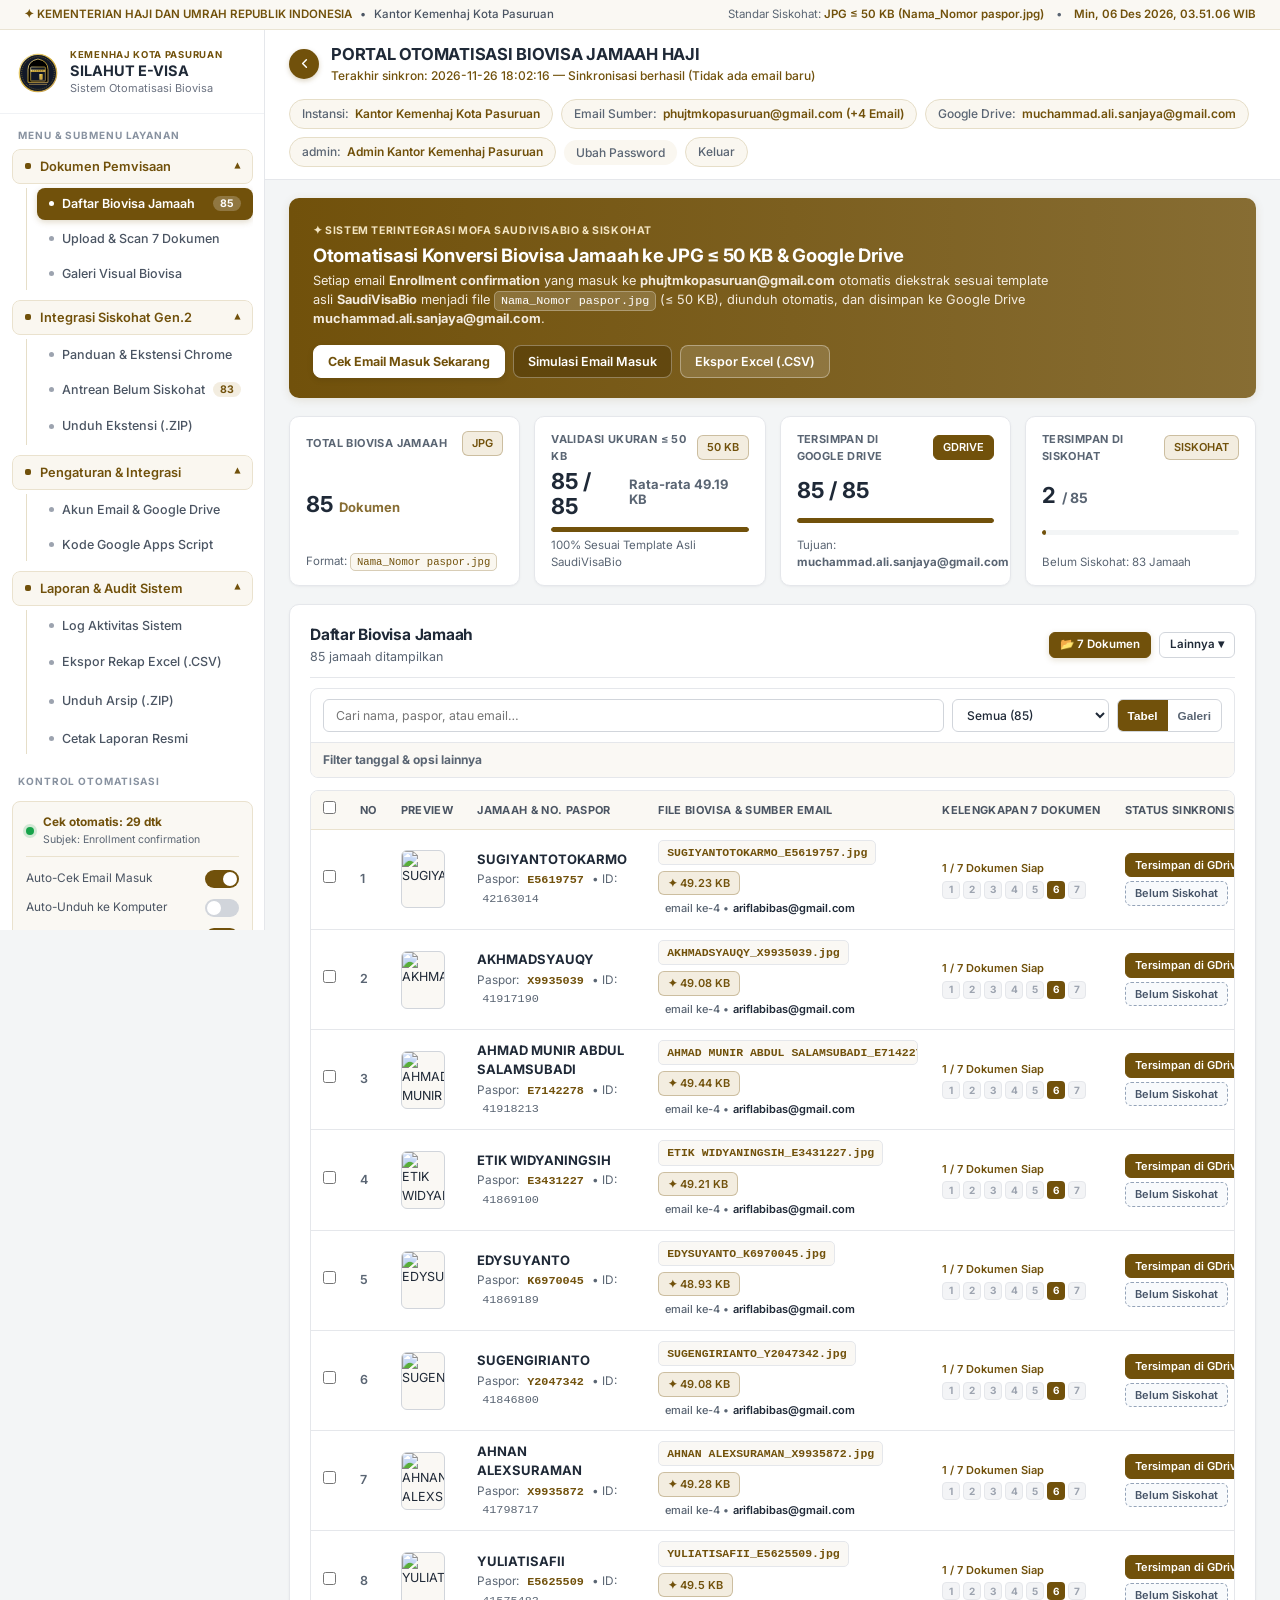
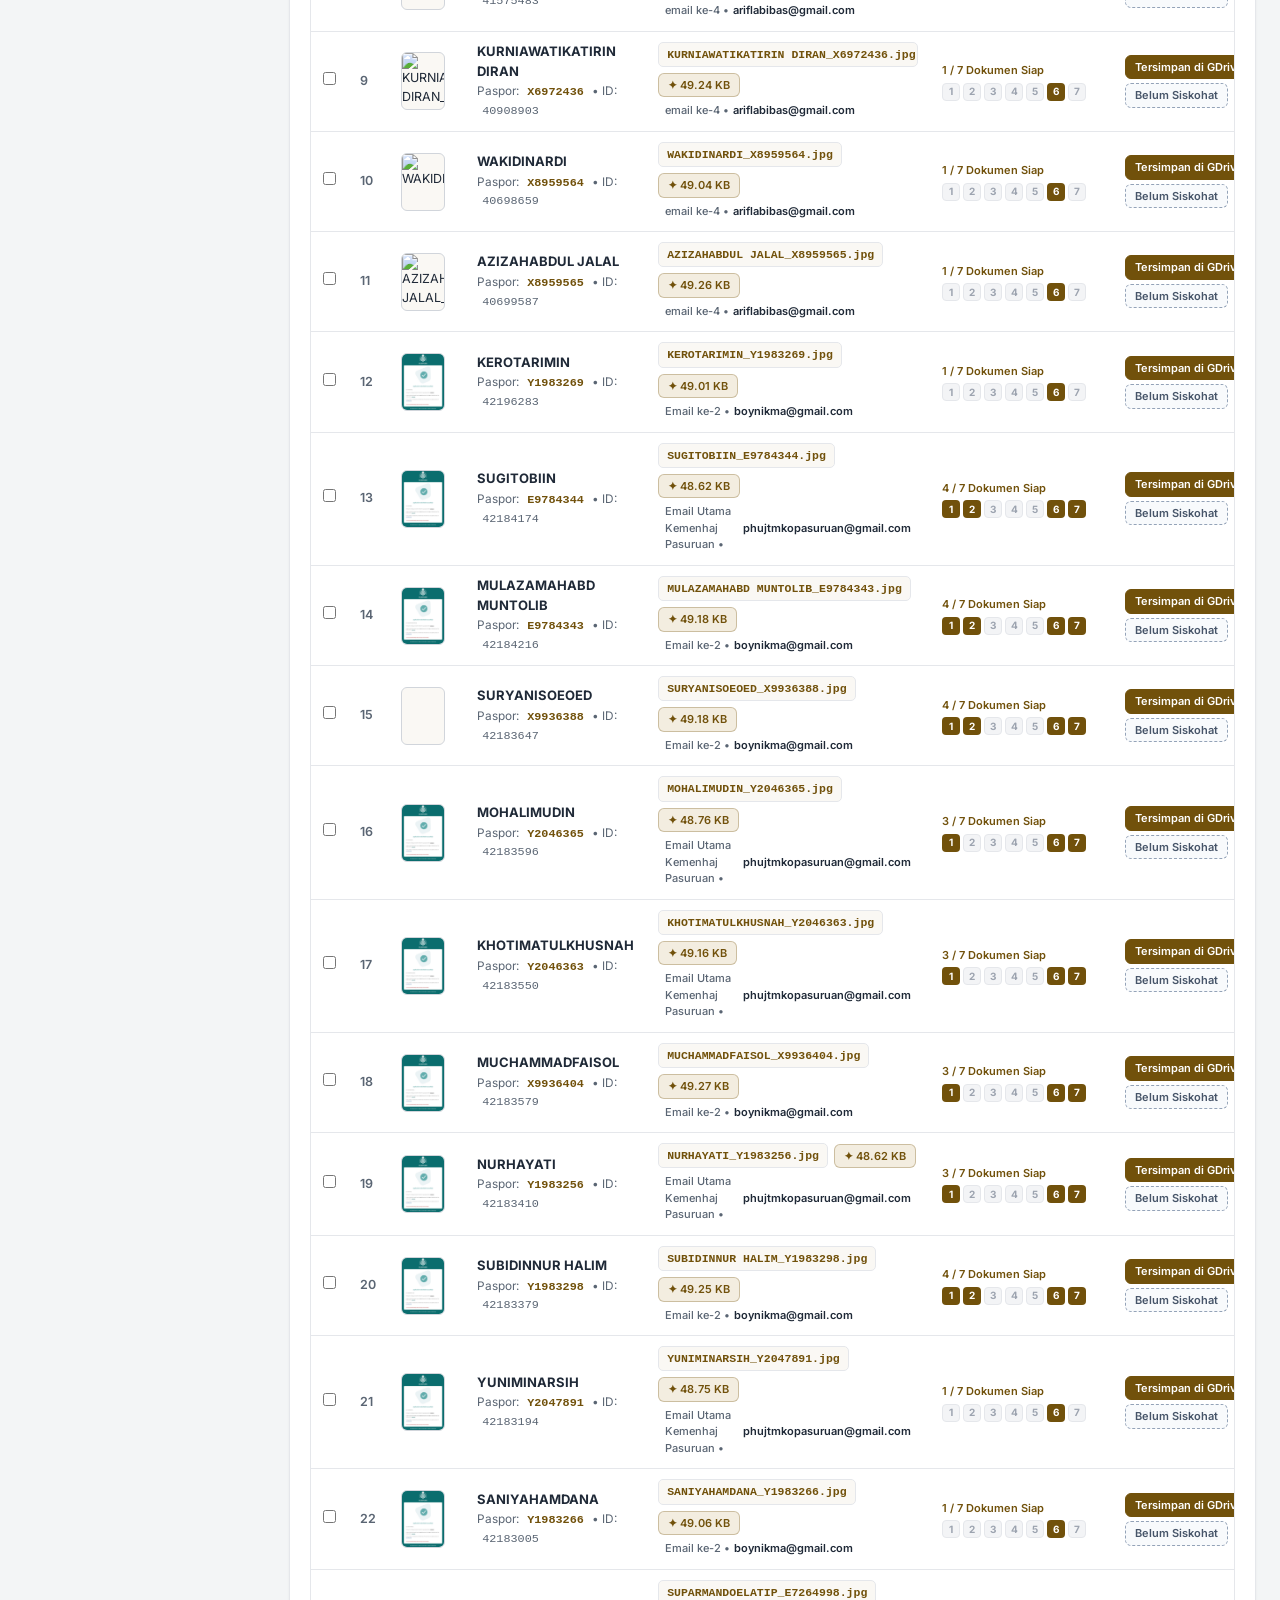
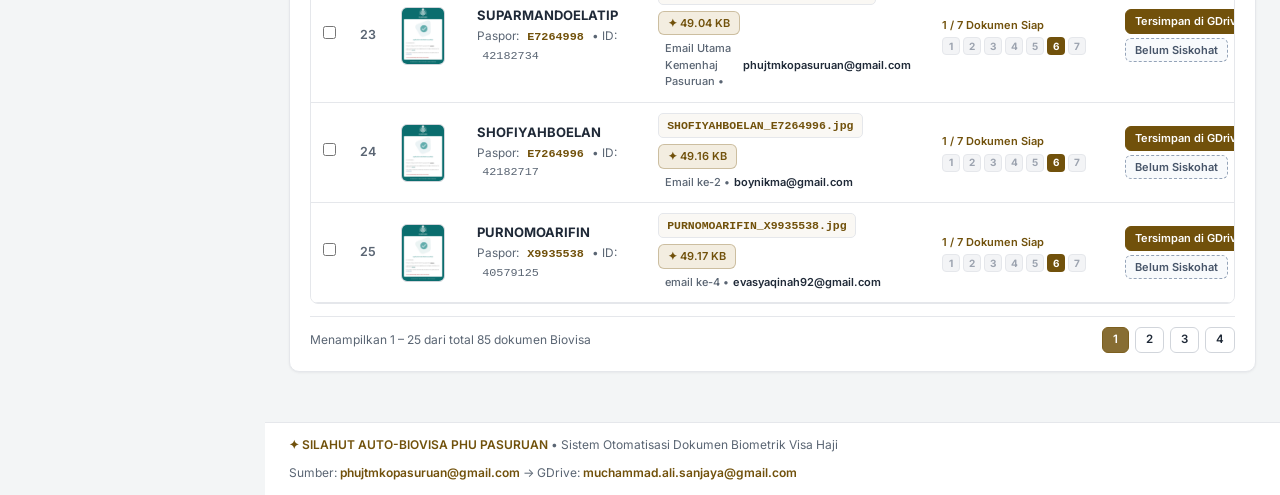
==== commit 5869db42: "Update tampilan identik, data Biovisa & Auto-Siskohat GitHub Pages" ====
--- a/docs/index.html
+++ b/docs/index.html
@@ -237,24 +237,32 @@
                     </div>
 
                     <div class="account-pills">
-                                                <div class="portal-pill-btn" title="Instansi aktif (data terpisah per instansi)">
+                        <div class="portal-pill-btn" id="pill-super-role" style="display:none;" title="Super Admin: akses &amp; agregasi seluruh instansi">
+                            <span style="color:var(--text-secondary);">Peran:</span>
+                            <strong>Super Admin (Semua Instansi)</strong>
+                        </div>
+                        <div class="portal-pill-btn" id="pill-super-instansi" style="display:none;" title="Jumlah instansi terdaftar pada aplikasi">
                             <span style="color:var(--text-secondary);">Instansi:</span>
-                            <strong>Kantor Kemenhaj Kota Pasuruan</strong>
+                            <strong id="pill-super-instansi-count">2 terdaftar</strong>
                         </div>
-                        <div class="portal-pill-btn" title="Akun Gmail Penerima Email MOFA">
+                        <div class="portal-pill-btn" id="pill-admin-instansi" style="" title="Instansi aktif (data terpisah per instansi)">
+                            <span style="color:var(--text-secondary);">Instansi:</span>
+                            <strong id="pill-instansi-name">Kantor Kemenhaj Kota Pasuruan</strong>
+                        </div>
+                        <div class="portal-pill-btn" id="pill-admin-source" style="" title="Akun Gmail Penerima Email MOFA">
                             <span style="color:var(--text-secondary);">Email Sumber:</span>
                             <strong id="header-source-email">phujtmkopasuruan@gmail.com</strong>
                         </div>
-                        <div class="portal-pill-btn" title="Akun Google Drive Penyimpanan Otomatis">
+                        <div class="portal-pill-btn" id="pill-admin-gdrive" style="" title="Akun Google Drive Penyimpanan Otomatis">
                             <span style="color:var(--text-secondary);">Google Drive:</span>
                             <strong id="header-gdrive-email">muchammad.ali.sanjaya@gmail.com</strong>
                         </div>
-                                                <div class="portal-pill-btn" title="Pengguna yang sedang login">
-                            <span style="color:var(--text-secondary);">admin:</span>
-                            <strong>Admin Kantor Kemenhaj Pasuruan</strong>
+                        <div class="portal-pill-btn" title="Pengguna yang sedang login">
+                            <span style="color:var(--text-secondary);" id="pill-user-role">admin:</span>
+                            <strong id="pill-user-name">Admin Kantor Kemenhaj Pasuruan</strong>
                         </div>
                         <button type="button" class="portal-pill-btn" style="border:none;cursor:pointer;font-family:inherit;" onclick="openPasswordModal()">Ubah Password</button>
-                        <a class="portal-pill-btn" href="logout.php" style="text-decoration:none;">Keluar</a>
+                        <a class="portal-pill-btn" id="btn-logout-portal" href="logout.php" style="text-decoration:none;">Keluar</a>
                     </div>
                 </div>
             </header>
@@ -1672,7 +1680,7 @@
  * ============================================================================
  */
 (function() {
-    const INITIAL_SETTINGS = {"source_email":"phujtmkopasuruan@gmail.com","target_gdrive_email":"muchammad.ali.sanjaya@gmail.com","email_subject_filter":"Enrollment confirmation","connection_mode":"gas","imap_app_password":"","gas_gmail_webapp_url":"https://script.google.com/macros/s/AKfycbyIx8j5qKxn3Swo0PkWhy-H7LXjHgINC4oerr193ZJLuLnZgTcfRYV5EQ0IQlC4TGHU/exec","source_accounts":[{"id":"acc_primary","label":"Email Utama Kemenhaj Pasuruan","email":"phujtmkopasuruan@gmail.com","mode":"gas","gas_url":"https://script.google.com/macros/s/AKfycbyIx8j5qKxn3Swo0PkWhy-H7LXjHgINC4oerr193ZJLuLnZgTcfRYV5EQ0IQlC4TGHU/exec","imap_password":"","enabled":true},{"id":"acc_1795578104984_2","label":"Email ke-2","email":"boynikma@gmail.com","mode":"gas","gas_url":"https://script.google.com/macros/s/AKfycbwAWmfaqD5OHe41B11WIg5tVM0Ug93dU3NOF-uVrcsFFEXECf8_KqALFRdjqf0oUFWP/exec","imap_password":"","enabled":true},{"id":"acc_1795590464457_3","label":"Email ke-3","email":"alisanjaya91@gmail.com","mode":"gas","gas_url":"https://script.google.com/macros/s/AKfycbyEINpaOWQbtadL4afb4V3O73MuHvBYxQSW7kqeU4P9391lGGijPZv2rjPvooykvRdn/exec","imap_password":"","enabled":true},{"id":"acc_1795659702484_4","label":"email ke-4","email":"evasyaqinah92@gmail.com","mode":"gas","gas_url":"https://script.google.com/macros/s/AKfycbxQeIQrDf5p5jTGqsjsCzK4l6Dm4Vc0TLoSYB6Y0Pe5oclo2bDSdJyJd9bPZzPJGFtI/exec","imap_password":"","enabled":true},{"id":"acc_1795762666874_5","label":"email ke-5","email":"ariflabibas@gmail.com","mode":"gas","gas_url":"https://script.google.com/macros/s/AKfycbwc8uCtjS7lbvMiAMY8DZuJPyNXZEkjcqQ61e1pUTMKe3-JjoJuYgvo7mKHdUj2UB6e/exec","imap_password":"","enabled":true}],"gas_gdrive_webapp_url":"https://script.google.com/macros/s/AKfycbzyOpflleU5yXKJe7AU8q-zR3l08y7MItBeBCjNWQvPeghD5m9J_t-FPrS1kapaLFQv/exec","gdrive_folder_name":"Biovisa_Jamaah_PHU_Pasuruan","gdrive_folder_id":"","auto_sync_enabled":true,"auto_sync_interval_sec":30,"auto_download_browser":false,"auto_upload_gdrive":true,"process_mode":"both","target_min_kb":42,"target_max_kb":49.5,"strict_50kb_padding":true,"filename_pattern":"{NAMA}_{PASPOR}","uppercase_filename":true,"last_sync_at":"2026-11-27 15:57:16","last_sync_status":"Sinkronisasi berhasil (Tidak ada email baru)"};
+    const INITIAL_SETTINGS = {"source_email":"phujtmkopasuruan@gmail.com","target_gdrive_email":"muchammad.ali.sanjaya@gmail.com","email_subject_filter":"Enrollment confirmation","connection_mode":"gas","imap_app_password":"","gas_gmail_webapp_url":"https://script.google.com/macros/s/AKfycbyIx8j5qKxn3Swo0PkWhy-H7LXjHgINC4oerr193ZJLuLnZgTcfRYV5EQ0IQlC4TGHU/exec","source_accounts":[{"id":"acc_primary","label":"Email Utama Kemenhaj Pasuruan","email":"phujtmkopasuruan@gmail.com","mode":"gas","gas_url":"https://script.google.com/macros/s/AKfycbyIx8j5qKxn3Swo0PkWhy-H7LXjHgINC4oerr193ZJLuLnZgTcfRYV5EQ0IQlC4TGHU/exec","imap_password":"","enabled":true},{"id":"acc_1795578104984_2","label":"Email ke-2","email":"boynikma@gmail.com","mode":"gas","gas_url":"https://script.google.com/macros/s/AKfycbwAWmfaqD5OHe41B11WIg5tVM0Ug93dU3NOF-uVrcsFFEXECf8_KqALFRdjqf0oUFWP/exec","imap_password":"","enabled":true},{"id":"acc_1795590464457_3","label":"Email ke-3","email":"alisanjaya91@gmail.com","mode":"gas","gas_url":"https://script.google.com/macros/s/AKfycbyEINpaOWQbtadL4afb4V3O73MuHvBYxQSW7kqeU4P9391lGGijPZv2rjPvooykvRdn/exec","imap_password":"","enabled":true},{"id":"acc_1795659702484_4","label":"email ke-4","email":"evasyaqinah92@gmail.com","mode":"gas","gas_url":"https://script.google.com/macros/s/AKfycbxQeIQrDf5p5jTGqsjsCzK4l6Dm4Vc0TLoSYB6Y0Pe5oclo2bDSdJyJd9bPZzPJGFtI/exec","imap_password":"","enabled":true},{"id":"acc_1795762666874_5","label":"email ke-5","email":"ariflabibas@gmail.com","mode":"gas","gas_url":"https://script.google.com/macros/s/AKfycbwc8uCtjS7lbvMiAMY8DZuJPyNXZEkjcqQ61e1pUTMKe3-JjoJuYgvo7mKHdUj2UB6e/exec","imap_password":"","enabled":true}],"gas_gdrive_webapp_url":"https://script.google.com/macros/s/AKfycbzyOpflleU5yXKJe7AU8q-zR3l08y7MItBeBCjNWQvPeghD5m9J_t-FPrS1kapaLFQv/exec","gdrive_folder_name":"Biovisa_Jamaah_PHU_Pasuruan","gdrive_folder_id":"","auto_sync_enabled":true,"auto_sync_interval_sec":30,"auto_download_browser":false,"auto_upload_gdrive":true,"process_mode":"both","target_min_kb":42,"target_max_kb":49.5,"strict_50kb_padding":true,"filename_pattern":"{NAMA}_{PASPOR}","uppercase_filename":true,"last_sync_at":"2026-11-27 15:59:02","last_sync_status":"Sinkronisasi berhasil (Tidak ada email baru)"};
     const INITIAL_RECORDS  = [{"id":"bv_c7d88e7519","message_id":"1a060777727af547","nama":"AZIZAHABDUL JALAL","paspor":"X8959565","enrollment_id":"40699587","enrollment_time":"2026-09-02 04:53:52","filename":"AZIZAHABDUL JALAL_X8959565.jpg","size_bytes":50444,"size_kb":49.26,"source_type":"saudivisabio_email","subject":"Enrollment confirmation","from_email":"Mofa <MofaBioApp@mofa.gov.sa>","to_email":"ariflabibas@gmail.com","source_account_email":"ariflabibas@gmail.com","source_account_label":"email ke-4","email_date":"02 Sep 2026, 11:53:55 WIB","body_excerpt":"Application Submitted Successfully \nApplication Submitted Successfully \n\nDear AZIZAHABDUL JALAL، \n\nThank you for enrolling your biometric information for your passport \nnumber: X8959565 . \n\non 2026-09-02 04:53:52 as part of your visa application process to the \nKingdom of Saudi Arabia. and Your Enrollment Id is : 40699587 .\nFor any questions on submission of your biometric data or the status of \nyour visa application, please visit www.mofa.gov.sa \n\n*This is an automated message, please do not re","processed_at":"2026-11-27 13:59:59","gdrive_uploaded":true,"gdrive_file_id":"167MvQlfYAlQZemNaT6dimUi23ag5VDlR","gdrive_url":"https://drive.google.com/file/d/167MvQlfYAlQZemNaT6dimUi23ag5VDlR/view?usp=drivesdk","gdrive_target_email":"muchammad.ali.sanjaya@gmail.com","gdrive_error":"","all_message_ids":["1a060777727af547"]},{"id":"bv_b4b879845f","message_id":"1a0605412eb4b96b","nama":"WAKIDINARDI","paspor":"X8959564","enrollment_id":"40698659","enrollment_time":"2026-09-02 04:15:12","filename":"WAKIDINARDI_X8959564.jpg","size_bytes":50218,"size_kb":49.04,"source_type":"saudivisabio_email","subject":"Enrollment confirmation","from_email":"Mofa <MofaBioApp@mofa.gov.sa>","to_email":"ariflabibas@gmail.com","source_account_email":"ariflabibas@gmail.com","source_account_label":"email ke-4","email_date":"02 Sep 2026, 11:15:15 WIB","body_excerpt":"Application Submitted Successfully \nApplication Submitted Successfully \n\nDear WAKIDINARDI، \n\nThank you for enrolling your biometric information for your passport \nnumber: X8959564 . \n\non 2026-09-02 04:15:12 as part of your visa application process to the \nKingdom of Saudi Arabia. and Your Enrollment Id is : 40698659 .\nFor any questions on submission of your biometric data or the status of \nyour visa application, please visit www.mofa.gov.sa \n\n*This is an automated message, please do not reply to","processed_at":"2026-11-27 13:59:54","gdrive_uploaded":true,"gdrive_file_id":"1Dw99xH2ZrynFcr3ON3ehEkOUEzjc6gdb","gdrive_url":"https://drive.google.com/file/d/1Dw99xH2ZrynFcr3ON3ehEkOUEzjc6gdb/view?usp=drivesdk","gdrive_target_email":"muchammad.ali.sanjaya@gmail.com","gdrive_error":"","all_message_ids":["1a0605412eb4b96b"]},{"id":"bv_a11582bfc3","message_id":"1a0a3d66154d438e","nama":"KURNIAWATIKATIRIN DIRAN","paspor":"X6972436","enrollment_id":"40908903","enrollment_time":"2026-09-15 06:52:05","filename":"KURNIAWATIKATIRIN DIRAN_X6972436.jpg","size_bytes":50425,"size_kb":49.24,"source_type":"saudivisabio_email","subject":"Enrollment confirmation","from_email":"Mofa <MofaBioApp@mofa.gov.sa>","to_email":"ariflabibas@gmail.com","source_account_email":"ariflabibas@gmail.com","source_account_label":"email ke-4","email_date":"15 Sep 2026, 13:52:08 WIB","body_excerpt":"Application Submitted Successfully \nApplication Submitted Successfully \n\nDear KURNIAWATIKATIRIN DIRAN، \n\nThank you for enrolling your biometric information for your passport \nnumber: X6972436 . \n\non 2026-09-15 06:52:05 as part of your visa application process to the \nKingdom of Saudi Arabia. and Your Enrollment Id is : 40908903 .\nFor any questions on submission of your biometric data or the status of \nyour visa application, please visit www.mofa.gov.sa \n\n*This is an automated message, please do ","processed_at":"2026-11-27 13:59:51","gdrive_uploaded":true,"gdrive_file_id":"1oLg6z1voP3UqBpRHzg1-CVIaLOPyRBkO","gdrive_url":"https://drive.google.com/file/d/1oLg6z1voP3UqBpRHzg1-CVIaLOPyRBkO/view?usp=drivesdk","gdrive_target_email":"muchammad.ali.sanjaya@gmail.com","gdrive_error":"","all_message_ids":["1a0a3d66154d438e"]},{"id":"bv_25ed7a3867","message_id":"1a15c0a64c33d0c7","nama":"YULIATISAFII","paspor":"E5625509","enrollment_id":"41575483","enrollment_time":"2026-10-21 01:19:01","filename":"YULIATISAFII_E5625509.jpg","size_bytes":50688,"size_kb":49.5,"source_type":"saudivisabio_email","subject":"Enrollment confirmation","from_email":"Mofa <MofaBioApp@mofa.gov.sa>","to_email":"ariflabibas@gmail.com","source_account_email":"ariflabibas@gmail.com","source_account_label":"email ke-4","email_date":"21 Oct 2026, 08:19:05 WIB","body_excerpt":"Application Submitted Successfully \nApplication Submitted Successfully \n\nDear YULIATISAFII، \n\nThank you for enrolling your biometric information for your passport \nnumber: E5625509 . \n\non 2026-10-21 01:19:01 as part of your visa application process to the \nKingdom of Saudi Arabia. and Your Enrollment Id is : 41575483 .\nFor any questions on submission of your biometric data or the status of \nyour visa application, please visit www.mofa.gov.sa \n\n*This is an automated message, please do not reply t","processed_at":"2026-11-27 13:59:47","gdrive_uploaded":true,"gdrive_file_id":"1PwuGvidUTjE2CbIlszXO4LC-P6_tg2WO","gdrive_url":"https://drive.google.com/file/d/1PwuGvidUTjE2CbIlszXO4LC-P6_tg2WO/view?usp=drivesdk","gdrive_target_email":"muchammad.ali.sanjaya@gmail.com","gdrive_error":"","all_message_ids":["1a15c0a64c33d0c7"]},{"id":"bv_8145fd3db9","message_id":"1a19f644358c1bd1","nama":"AHNAN ALEXSURAMAN","paspor":"X9935872","enrollment_id":"41798717","enrollment_time":"2026-11-03 03:11:44","filename":"AHNAN ALEXSURAMAN_X9935872.jpg","size_bytes":50466,"size_kb":49.28,"source_type":"saudivisabio_email","subject":"Enrollment confirmation","from_email":"Mofa <MofaBioApp@mofa.gov.sa>","to_email":"ariflabibas@gmail.com","source_account_email":"ariflabibas@gmail.com","source_account_label":"email ke-4","email_date":"03 Nov 2026, 10:11:47 WIB","body_excerpt":"Application Submitted Successfully \nApplication Submitted Successfully \n\nDear AHNAN ALEXSURAMAN، \n\nThank you for enrolling your biometric information for your passport \nnumber: X9935872 . \n\non 2026-11-03 03:11:44 as part of your visa application process to the \nKingdom of Saudi Arabia. and Your Enrollment Id is : 41798717 .\nFor any questions on submission of your biometric data or the status of \nyour visa application, please visit www.mofa.gov.sa \n\n*This is an automated message, please do not re","processed_at":"2026-11-27 13:59:42","gdrive_uploaded":true,"gdrive_file_id":"1OxWYrWMLb1-HIji4Oa4TFCUE6Jtzz5yc","gdrive_url":"https://drive.google.com/file/d/1OxWYrWMLb1-HIji4Oa4TFCUE6Jtzz5yc/view?usp=drivesdk","gdrive_target_email":"muchammad.ali.sanjaya@gmail.com","gdrive_error":"","all_message_ids":["1a19f644358c1bd1"]},{"id":"bv_2d452911e7","message_id":"1a1aa659be03e3a2","nama":"SUGENGIRIANTO","paspor":"Y2047342","enrollment_id":"41846800","enrollment_time":"2026-11-05 06:29:00","filename":"SUGENGIRIANTO_Y2047342.jpg","size_bytes":50263,"size_kb":49.08,"source_type":"saudivisabio_email","subject":"Enrollment confirmation","from_email":"Mofa <MofaBioApp@mofa.gov.sa>","to_email":"ariflabibas@gmail.com","source_account_email":"ariflabibas@gmail.com","source_account_label":"email ke-4","email_date":"05 Nov 2026, 13:29:04 WIB","body_excerpt":"Application Submitted Successfully \nApplication Submitted Successfully \n\nDear SUGENGIRIANTO، \n\nThank you for enrolling your biometric information for your passport \nnumber: Y2047342 . \n\non 2026-11-05 06:29:00 as part of your visa application process to the \nKingdom of Saudi Arabia. and Your Enrollment Id is : 41846800 .\nFor any questions on submission of your biometric data or the status of \nyour visa application, please visit www.mofa.gov.sa \n\n*This is an automated message, please do not reply ","processed_at":"2026-11-27 13:59:38","gdrive_uploaded":true,"gdrive_file_id":"1jSBR_oZ4tJFCMaCUwcq7Osf-1jHg2gwD","gdrive_url":"https://drive.google.com/file/d/1jSBR_oZ4tJFCMaCUwcq7Osf-1jHg2gwD/view?usp=drivesdk","gdrive_target_email":"muchammad.ali.sanjaya@gmail.com","gdrive_error":"","all_message_ids":["1a1aa659be03e3a2"]},{"id":"bv_0c39a1faab","message_id":"1a1aebb6ff3a23de","nama":"EDYSUYANTO","paspor":"K6970045","enrollment_id":"41869189","enrollment_time":"2026-11-06 02:41:15","filename":"EDYSUYANTO_K6970045.jpg","size_bytes":50100,"size_kb":48.93,"source_type":"saudivisabio_email","subject":"Enrollment confirmation","from_email":"Mofa <MofaBioApp@mofa.gov.sa>","to_email":"ariflabibas@gmail.com","source_account_email":"ariflabibas@gmail.com","source_account_label":"email ke-4","email_date":"06 Nov 2026, 09:41:18 WIB","body_excerpt":"Application Submitted Successfully \nApplication Submitted Successfully \n\nDear EDYSUYANTO، \n\nThank you for enrolling your biometric information for your passport \nnumber: K6970045 . \n\non 2026-11-06 02:41:15 as part of your visa application process to the \nKingdom of Saudi Arabia. and Your Enrollment Id is : 41869189 .\nFor any questions on submission of your biometric data or the status of \nyour visa application, please visit www.mofa.gov.sa \n\n*This is an automated message, please do not reply to ","processed_at":"2026-11-27 13:59:32","gdrive_uploaded":true,"gdrive_file_id":"1ZzA7qVnXXDpzitv9Zny3Kdi6oyVfUgHQ","gdrive_url":"https://drive.google.com/file/d/1ZzA7qVnXXDpzitv9Zny3Kdi6oyVfUgHQ/view?usp=drivesdk","gdrive_target_email":"muchammad.ali.sanjaya@gmail.com","gdrive_error":"","all_message_ids":["1a1aebb6ff3a23de"]},{"id":"bv_87bfc0b0fc","message_id":"1a1aeb2d36754951","nama":"ETIK WIDYANINGSIH","paspor":"E3431227","enrollment_id":"41869100","enrollment_time":"2026-11-06 02:31:51","filename":"ETIK WIDYANINGSIH_E3431227.jpg","size_bytes":50390,"size_kb":49.21,"source_type":"saudivisabio_email","subject":"Enrollment confirmation","from_email":"Mofa <MofaBioApp@mofa.gov.sa>","to_email":"ariflabibas@gmail.com","source_account_email":"ariflabibas@gmail.com","source_account_label":"email ke-4","email_date":"06 Nov 2026, 09:31:55 WIB","body_excerpt":"Application Submitted Successfully \nApplication Submitted Successfully \n\nDear ETIK WIDYANINGSIH، \n\nThank you for enrolling your biometric information for your passport \nnumber: E3431227 . \n\non 2026-11-06 02:31:51 as part of your visa application process to the \nKingdom of Saudi Arabia. and Your Enrollment Id is : 41869100 .\nFor any questions on submission of your biometric data or the status of \nyour visa application, please visit www.mofa.gov.sa \n\n*This is an automated message, please do not re","processed_at":"2026-11-27 13:59:28","gdrive_uploaded":true,"gdrive_file_id":"1i8Z_h66B7igraQkLHbkH6UW9Gse-fbgB","gdrive_url":"https://drive.google.com/file/d/1i8Z_h66B7igraQkLHbkH6UW9Gse-fbgB/view?usp=drivesdk","gdrive_target_email":"muchammad.ali.sanjaya@gmail.com","gdrive_error":"","all_message_ids":["1a1aeb2d36754951"]},{"id":"bv_5ca5a84f46","message_id":"1a1be51aaa86280e","nama":"AHMAD MUNIR ABDUL SALAMSUBADI","paspor":"E7142278","enrollment_id":"41918213","enrollment_time":"2026-11-09 03:19:39","filename":"AHMAD MUNIR ABDUL SALAMSUBADI_E7142278.jpg","size_bytes":50622,"size_kb":49.44,"source_type":"saudivisabio_email","subject":"Enrollment confirmation","from_email":"Mofa <MofaBioApp@mofa.gov.sa>","to_email":"ariflabibas@gmail.com","source_account_email":"ariflabibas@gmail.com","source_account_label":"email ke-4","email_date":"09 Nov 2026, 10:19:43 WIB","body_excerpt":"Application Submitted Successfully \nApplication Submitted Successfully \n\nDear AHMAD MUNIR ABDUL SALAMSUBADI، \n\nThank you for enrolling your biometric information for your passport \nnumber: E7142278 . \n\non 2026-11-09 03:19:39 as part of your visa application process to the \nKingdom of Saudi Arabia. and Your Enrollment Id is : 41918213 .\nFor any questions on submission of your biometric data or the status of \nyour visa application, please visit www.mofa.gov.sa \n\n*This is an automated message, plea","processed_at":"2026-11-27 13:59:24","gdrive_uploaded":true,"gdrive_file_id":"1xt_hGFKtcj9QOk1vqX2nkKaNT9ZlRvVK","gdrive_url":"https://drive.google.com/file/d/1xt_hGFKtcj9QOk1vqX2nkKaNT9ZlRvVK/view?usp=drivesdk","gdrive_target_email":"muchammad.ali.sanjaya@gmail.com","gdrive_error":"","all_message_ids":["1a1be51aaa86280e"]},{"id":"bv_77f1c55652","message_id":"1a1be0bb8e19fee5","nama":"AKHMADSYAUQY","paspor":"X9935039","enrollment_id":"41917190","enrollment_time":"2026-11-09 02:03:15","filename":"AKHMADSYAUQY_X9935039.jpg","size_bytes":50261,"size_kb":49.08,"source_type":"saudivisabio_email","subject":"Enrollment confirmation","from_email":"Mofa <MofaBioApp@mofa.gov.sa>","to_email":"ariflabibas@gmail.com","source_account_email":"ariflabibas@gmail.com","source_account_label":"email ke-4","email_date":"09 Nov 2026, 09:03:18 WIB","body_excerpt":"Application Submitted Successfully \nApplication Submitted Successfully \n\nDear AKHMADSYAUQY، \n\nThank you for enrolling your biometric information for your passport \nnumber: X9935039 . \n\non 2026-11-09 02:03:15 as part of your visa application process to the \nKingdom of Saudi Arabia. and Your Enrollment Id is : 41917190 .\nFor any questions on submission of your biometric data or the status of \nyour visa application, please visit www.mofa.gov.sa \n\n*This is an automated message, please do not reply t","processed_at":"2026-11-27 13:59:19","gdrive_uploaded":true,"gdrive_file_id":"1znsZbrLxDRP9vX4KBcGfjZP-0Af1ZaQ4","gdrive_url":"https://drive.google.com/file/d/1znsZbrLxDRP9vX4KBcGfjZP-0Af1ZaQ4/view?usp=drivesdk","gdrive_target_email":"muchammad.ali.sanjaya@gmail.com","gdrive_error":"","all_message_ids":["1a1be0bb8e19fee5"]},{"id":"bv_0969fdaaf1","message_id":"1a2102601aae96db","nama":"SUGIYANTOTOKARMO","paspor":"E5619757","enrollment_id":"42163014","enrollment_time":"2026-11-25 00:40:50","filename":"SUGIYANTOTOKARMO_E5619757.jpg","size_bytes":50414,"size_kb":49.23,"source_type":"saudivisabio_email","subject":"Enrollment confirmation","from_email":"Mofa <MofaBioApp@mofa.gov.sa>","to_email":"ariflabibas@gmail.com","source_account_email":"ariflabibas@gmail.com","source_account_label":"email ke-4","email_date":"25 Nov 2026, 07:40:54 WIB","body_excerpt":"Application Submitted Successfully \nApplication Submitted Successfully \n\nDear SUGIYANTOTOKARMO، \n\nThank you for enrolling your biometric information for your passport \nnumber: E5619757 . \n\non 2026-11-25 00:40:50 as part of your visa application process to the \nKingdom of Saudi Arabia. and Your Enrollment Id is : 42163014 .\nFor any questions on submission of your biometric data or the status of \nyour visa application, please visit www.mofa.gov.sa \n\n*This is an automated message, please do not rep","processed_at":"2026-11-27 13:59:14","gdrive_uploaded":true,"gdrive_file_id":"1TTyKTzhHANoeo5BDZf09XBMwWT6maKck","gdrive_url":"https://drive.google.com/file/d/1TTyKTzhHANoeo5BDZf09XBMwWT6maKck/view?usp=drivesdk","gdrive_target_email":"muchammad.ali.sanjaya@gmail.com","gdrive_error":"","all_message_ids":["1a2102601aae96db"]},{"id":"bv_fc3801229c","message_id":"1a03c1ccc961dc83","nama":"PURNOMOARIFIN","paspor":"X9935538","enrollment_id":"40579125","enrollment_time":"2026-08-26 03:28:23","filename":"PURNOMOARIFIN_X9935538.jpg","size_bytes":50350,"size_kb":49.17,"source_type":"saudivisabio_email","subject":"Enrollment confirmation","from_email":"Mofa <MofaBioApp@mofa.gov.sa>","to_email":"evasyaqinah92@gmail.com","source_account_email":"evasyaqinah92@gmail.com","source_account_label":"email ke-4","email_date":"26 Aug 2026, 10:28:27 WIB","body_excerpt":"Application Submitted Successfully \nApplication Submitted Successfully \n\nDear PURNOMOARIFIN، \n\nThank you for enrolling your biometric information for your passport \nnumber: X9935538 . \n\non 2026-08-26 03:28:23 as part of your visa application process to the \nKingdom of Saudi Arabia. and Your Enrollment Id is : 40579125 .\nFor any questions on submission of your biometric data or the status of \nyour visa application, please visit www.mofa.gov.sa \n\n*This is an automated message, please do not reply ","processed_at":"2026-11-26 18:24:52","gdrive_uploaded":true,"gdrive_file_id":"1uO36pAEsnhGusvzmxOo365Yy8cxK5NzB","gdrive_url":"https://drive.google.com/file/d/1uO36pAEsnhGusvzmxOo365Yy8cxK5NzB/view?usp=drivesdk","gdrive_target_email":"muchammad.ali.sanjaya@gmail.com","gdrive_error":"","all_message_ids":["1a03c1ccc961dc83"]},{"id":"bv_7788677e35","message_id":"1a03bc4c9b4116cd","nama":"JUNIADISUNARSO","paspor":"X9935067","enrollment_id":"40577862","enrollment_time":"2026-08-26 01:52:12","filename":"JUNIADISUNARSO_X9935067.jpg","size_bytes":50376,"size_kb":49.2,"source_type":"saudivisabio_email","subject":"Enrollment confirmation","from_email":"Mofa <MofaBioApp@mofa.gov.sa>","to_email":"evasyaqinah92@gmail.com","source_account_email":"evasyaqinah92@gmail.com","source_account_label":"email ke-4","email_date":"26 Aug 2026, 08:52:16 WIB","body_excerpt":"Application Submitted Successfully \nApplication Submitted Successfully \n\nDear JUNIADISUNARSO، \n\nThank you for enrolling your biometric information for your passport \nnumber: X9935067 . \n\non 2026-08-26 01:52:12 as part of your visa application process to the \nKingdom of Saudi Arabia. and Your Enrollment Id is : 40577862 .\nFor any questions on submission of your biometric data or the status of \nyour visa application, please visit www.mofa.gov.sa \n\n*This is an automated message, please do not reply","processed_at":"2026-11-26 18:24:47","gdrive_uploaded":true,"gdrive_file_id":"1MFWwFzFwp1LBtSGCewhQpWy0FiWYh7-t","gdrive_url":"https://drive.google.com/file/d/1MFWwFzFwp1LBtSGCewhQpWy0FiWYh7-t/view?usp=drivesdk","gdrive_target_email":"muchammad.ali.sanjaya@gmail.com","gdrive_error":"","all_message_ids":["1a03bc4c9b4116cd"]},{"id":"bv_ed9e17a151","message_id":"1a03baac1b6e531c","nama":"SUKMAWANTIRAHAYU","paspor":"X9935236","enrollment_id":"40577541","enrollment_time":"2026-08-26 01:23:52","filename":"SUKMAWANTIRAHAYU_X9935236.jpg","size_bytes":50538,"size_kb":49.35,"source_type":"saudivisabio_email","subject":"Enrollment confirmation","from_email":"Mofa <MofaBioApp@mofa.gov.sa>","to_email":"evasyaqinah92@gmail.com","source_account_email":"evasyaqinah92@gmail.com","source_account_label":"email ke-4","email_date":"26 Aug 2026, 08:23:55 WIB","body_excerpt":"Application Submitted Successfully \nApplication Submitted Successfully \n\nDear SUKMAWANTIRAHAYU، \n\nThank you for enrolling your biometric information for your passport \nnumber: X9935236 . \n\non 2026-08-26 01:23:52 as part of your visa application process to the \nKingdom of Saudi Arabia. and Your Enrollment Id is : 40577541 .\nFor any questions on submission of your biometric data or the status of \nyour visa application, please visit www.mofa.gov.sa \n\n*This is an automated message, please do not rep","processed_at":"2026-11-26 18:24:42","gdrive_uploaded":true,"gdrive_file_id":"1B6p88MEQQqf88r8awTsLn2iQjdNgTgFy","gdrive_url":"https://drive.google.com/file/d/1B6p88MEQQqf88r8awTsLn2iQjdNgTgFy/view?usp=drivesdk","gdrive_target_email":"muchammad.ali.sanjaya@gmail.com","gdrive_error":"","all_message_ids":["1a03baac1b6e531c"]},{"id":"bv_56ba20147a","message_id":"1a06114d3391cfed","nama":"CHURRIMATULLAICHA","paspor":"X9935720","enrollment_id":"40706274","enrollment_time":"2026-09-02 07:45:43","filename":"CHURRIMATULLAICHA_X9935720.jpg","size_bytes":50544,"size_kb":49.36,"source_type":"saudivisabio_email","subject":"Enrollment confirmation","from_email":"Mofa <MofaBioApp@mofa.gov.sa>","to_email":"evasyaqinah92@gmail.com","source_account_email":"evasyaqinah92@gmail.com","source_account_label":"email ke-4","email_date":"02 Sep 2026, 14:45:46 WIB","body_excerpt":"Application Submitted Successfully \nApplication Submitted Successfully \n\nDear CHURRIMATULLAICHA، \n\nThank you for enrolling your biometric information for your passport \nnumber: X9935720 . \n\non 2026-09-02 07:45:43 as part of your visa application process to the \nKingdom of Saudi Arabia. and Your Enrollment Id is : 40706274 .\nFor any questions on submission of your biometric data or the status of \nyour visa application, please visit www.mofa.gov.sa \n\n*This is an automated message, please do not re","processed_at":"2026-11-26 18:24:37","gdrive_uploaded":true,"gdrive_file_id":"1PI62lNFw0WkPcuobgSgri7Ber1BOLY-P","gdrive_url":"https://drive.google.com/file/d/1PI62lNFw0WkPcuobgSgri7Ber1BOLY-P/view?usp=drivesdk","gdrive_target_email":"muchammad.ali.sanjaya@gmail.com","gdrive_error":"","all_message_ids":["1a06114d3391cfed"]},{"id":"bv_3f897948d7","message_id":"1a0601a1f76643a2","nama":"MASUDABD KADIR","paspor":"X9934550","enrollment_id":"40697387","enrollment_time":"2026-09-02 03:11:54","filename":"MASUDABD KADIR_X9934550.jpg","size_bytes":50333,"size_kb":49.15,"source_type":"saudivisabio_email","subject":"Enrollment confirmation","from_email":"Mofa <MofaBioApp@mofa.gov.sa>","to_email":"evasyaqinah92@gmail.com","source_account_email":"evasyaqinah92@gmail.com","source_account_label":"email ke-4","email_date":"02 Sep 2026, 10:11:57 WIB","body_excerpt":"Application Submitted Successfully \nApplication Submitted Successfully \n\nDear MASUDABD KADIR، \n\nThank you for enrolling your biometric information for your passport \nnumber: X9934550 . \n\non 2026-09-02 03:11:54 as part of your visa application process to the \nKingdom of Saudi Arabia. and Your Enrollment Id is : 40697387 .\nFor any questions on submission of your biometric data or the status of \nyour visa application, please visit www.mofa.gov.sa \n\n*This is an automated message, please do not reply","processed_at":"2026-11-26 18:24:33","gdrive_uploaded":true,"gdrive_file_id":"1cPzJXnbK7JWAJdsEZDscaDtbTa5WgmNz","gdrive_url":"https://drive.google.com/file/d/1cPzJXnbK7JWAJdsEZDscaDtbTa5WgmNz/view?usp=drivesdk","gdrive_target_email":"muchammad.ali.sanjaya@gmail.com","gdrive_error":"","all_message_ids":["1a0601a1f76643a2"]},{"id":"bv_65ee72d9df","message_id":"1a06000be39b4897","nama":"KHORIDATULBAKHIYAH","paspor":"X9934552","enrollment_id":"40696992","enrollment_time":"2026-09-02 02:44:11","filename":"KHORIDATULBAKHIYAH_X9934552.jpg","size_bytes":50573,"size_kb":49.39,"source_type":"saudivisabio_email","subject":"Enrollment confirmation","from_email":"Mofa <MofaBioApp@mofa.gov.sa>","to_email":"evasyaqinah92@gmail.com","source_account_email":"evasyaqinah92@gmail.com","source_account_label":"email ke-4","email_date":"02 Sep 2026, 09:44:14 WIB","body_excerpt":"Application Submitted Successfully \nApplication Submitted Successfully \n\nDear KHORIDATULBAKHIYAH، \n\nThank you for enrolling your biometric information for your passport \nnumber: X9934552 . \n\non 2026-09-02 02:44:11 as part of your visa application process to the \nKingdom of Saudi Arabia. and Your Enrollment Id is : 40696992 .\nFor any questions on submission of your biometric data or the status of \nyour visa application, please visit www.mofa.gov.sa \n\n*This is an automated message, please do not r","processed_at":"2026-11-26 18:24:29","gdrive_uploaded":true,"gdrive_file_id":"1o0VqgZj1C2AYWoNSLMapP92ivASkCHFU","gdrive_url":"https://drive.google.com/file/d/1o0VqgZj1C2AYWoNSLMapP92ivASkCHFU/view?usp=drivesdk","gdrive_target_email":"muchammad.ali.sanjaya@gmail.com","gdrive_error":"","all_message_ids":["1a06000be39b4897"]},{"id":"bv_0c572d12e6","message_id":"1a11e92efa126d96","nama":"DADY ROSYADIKURDI","paspor":"X9936057","enrollment_id":"41368111","enrollment_time":"2026-10-09 02:51:41","filename":"DADY ROSYADIKURDI_X9936057.jpg","size_bytes":50530,"size_kb":49.35,"source_type":"saudivisabio_email","subject":"Enrollment confirmation","from_email":"Mofa <MofaBioApp@mofa.gov.sa>","to_email":"evasyaqinah92+1@gmail.com","source_account_email":"evasyaqinah92@gmail.com","source_account_label":"email ke-4","email_date":"09 Oct 2026, 09:51:45 WIB","body_excerpt":"Application Submitted Successfully \nApplication Submitted Successfully \n\nDear DADY ROSYADIKURDI، \n\nThank you for enrolling your biometric information for your passport \nnumber: X9936057 . \n\non 2026-10-09 02:51:41 as part of your visa application process to the \nKingdom of Saudi Arabia. and Your Enrollment Id is : 41368111 .\nFor any questions on submission of your biometric data or the status of \nyour visa application, please visit www.mofa.gov.sa \n\n*This is an automated message, please do not re","processed_at":"2026-11-26 18:24:25","gdrive_uploaded":true,"gdrive_file_id":"1UrTnqeGtzVjspXQ83aeP8Mu8vJlhNgDI","gdrive_url":"https://drive.google.com/file/d/1UrTnqeGtzVjspXQ83aeP8Mu8vJlhNgDI/view?usp=drivesdk","gdrive_target_email":"muchammad.ali.sanjaya@gmail.com","gdrive_error":"","all_message_ids":["1a11e92efa126d96","1a11e95367ae5244"]},{"id":"bv_0e096b47b0","message_id":"1a11e7fcfabd72ef","nama":"NHERNAWATI","paspor":"Y2046511","enrollment_id":"41367943","enrollment_time":"2026-10-09 02:30:49","filename":"NHERNAWATI_Y2046511.jpg","size_bytes":50103,"size_kb":48.93,"source_type":"saudivisabio_email","subject":"Enrollment confirmation","from_email":"Mofa <MofaBioApp@mofa.gov.sa>","to_email":"evasyaqinah92+1@gmail.com","source_account_email":"evasyaqinah92@gmail.com","source_account_label":"email ke-4","email_date":"09 Oct 2026, 09:30:52 WIB","body_excerpt":"Application Submitted Successfully \nApplication Submitted Successfully \n\nDear NHERNAWATI، \n\nThank you for enrolling your biometric information for your passport \nnumber: Y2046511 . \n\non 2026-10-09 02:30:49 as part of your visa application process to the \nKingdom of Saudi Arabia. and Your Enrollment Id is : 41367943 .\nFor any questions on submission of your biometric data or the status of \nyour visa application, please visit www.mofa.gov.sa \n\n*This is an automated message, please do not reply to ","processed_at":"2026-11-26 18:24:20","gdrive_uploaded":true,"gdrive_file_id":"1ENWCjp5FkpRyzEOc3ADF4Pam9h7So0Ix","gdrive_url":"https://drive.google.com/file/d/1ENWCjp5FkpRyzEOc3ADF4Pam9h7So0Ix/view?usp=drivesdk","gdrive_target_email":"muchammad.ali.sanjaya@gmail.com","gdrive_error":"","all_message_ids":["1a11e7fcfabd72ef"]},{"id":"bv_a8256f5b35","message_id":"1a1798848a069c1c","nama":"DEWI DJULAIHAHMUNIR","paspor":"F0146555","enrollment_id":"41691052","enrollment_time":"2026-10-26 04:01:37","filename":"DEWI DJULAIHAHMUNIR_F0146555.jpg","size_bytes":50560,"size_kb":49.38,"source_type":"saudivisabio_email","subject":"Enrollment confirmation","from_email":"Mofa <MofaBioApp@mofa.gov.sa>","to_email":"evasyaqinah92+1@gmail.com","source_account_email":"evasyaqinah92@gmail.com","source_account_label":"email ke-4","email_date":"27 Oct 2026, 01:45:23 WIB","body_excerpt":"Application Submitted Successfully \nApplication Submitted Successfully \n\nDear DEWI DJULAIHAHMUNIR، \n\nThank you for enrolling your biometric information for your passport \nnumber: F0146555 . \n\non 2026-10-26 04:01:37 as part of your visa application process to the \nKingdom of Saudi Arabia. and Your Enrollment Id is : 41691052 .\nFor any questions on submission of your biometric data or the status of \nyour visa application, please visit www.mofa.gov.sa \n\n*This is an automated message, please do not ","processed_at":"2026-11-26 18:24:16","gdrive_uploaded":true,"gdrive_file_id":"1txLJqn5vnOCssNnEUNuhrVt6liwxPotw","gdrive_url":"https://drive.google.com/file/d/1txLJqn5vnOCssNnEUNuhrVt6liwxPotw/view?usp=drivesdk","gdrive_target_email":"muchammad.ali.sanjaya@gmail.com","gdrive_error":"","all_message_ids":["1a1798848a069c1c"]},{"id":"bv_25f4bb7cf6","message_id":"1a19a32b3e655f66","nama":"SUGIANTOMULYONO SYAIK","paspor":"E7372511","enrollment_id":"41779666","enrollment_time":"2026-11-02 02:59:30","filename":"SUGIANTOMULYONO SYAIK_E7372511.jpg","size_bytes":50671,"size_kb":49.48,"source_type":"saudivisabio_email","subject":"Enrollment confirmation","from_email":"Mofa <MofaBioApp@mofa.gov.sa>","to_email":"evasyaqinah92+1@gmail.com","source_account_email":"evasyaqinah92@gmail.com","source_account_label":"email ke-4","email_date":"02 Nov 2026, 09:59:34 WIB","body_excerpt":"Application Submitted Successfully \nApplication Submitted Successfully \n\nDear SUGIANTOMULYONO SYAIK، \n\nThank you for enrolling your biometric information for your passport \nnumber: E7372511 . \n\non 2026-11-02 02:59:30 as part of your visa application process to the \nKingdom of Saudi Arabia. and Your Enrollment Id is : 41779666 .\nFor any questions on submission of your biometric data or the status of \nyour visa application, please visit www.mofa.gov.sa \n\n*This is an automated message, please do no","processed_at":"2026-11-26 18:24:12","gdrive_uploaded":true,"gdrive_file_id":"1BwJmSPFAa7BqpHxPSK4YPzyhyEd18bkT","gdrive_url":"https://drive.google.com/file/d/1BwJmSPFAa7BqpHxPSK4YPzyhyEd18bkT/view?usp=drivesdk","gdrive_target_email":"muchammad.ali.sanjaya@gmail.com","gdrive_error":"","all_message_ids":["1a19a32b3e655f66"]},{"id":"bv_48c321d0b2","message_id":"1a1aa85a4deb8446","nama":"LULUKQOIDAH","paspor":"X9933804","enrollment_id":"41847969","enrollment_time":"2026-11-05 07:03:59","filename":"LULUKQOIDAH_X9933804.jpg","size_bytes":50151,"size_kb":48.98,"source_type":"saudivisabio_email","subject":"Enrollment confirmation","from_email":"Mofa <MofaBioApp@mofa.gov.sa>","to_email":"evasyaqinah92+1@gmail.com","source_account_email":"evasyaqinah92@gmail.com","source_account_label":"email ke-4","email_date":"05 Nov 2026, 14:04:03 WIB","body_excerpt":"Application Submitted Successfully \nApplication Submitted Successfully \n\nDear LULUKQOIDAH، \n\nThank you for enrolling your biometric information for your passport \nnumber: X9933804 . \n\non 2026-11-05 07:03:59 as part of your visa application process to the \nKingdom of Saudi Arabia. and Your Enrollment Id is : 41847969 .\nFor any questions on submission of your biometric data or the status of \nyour visa application, please visit www.mofa.gov.sa \n\n*This is an automated message, please do not reply to","processed_at":"2026-11-26 18:24:06","gdrive_uploaded":true,"gdrive_file_id":"1bz5pri2EPk_wmevUWwPdypsQ4Mkr4YzE","gdrive_url":"https://drive.google.com/file/d/1bz5pri2EPk_wmevUWwPdypsQ4Mkr4YzE/view?usp=drivesdk","gdrive_target_email":"muchammad.ali.sanjaya@gmail.com","gdrive_error":"","all_message_ids":["1a1aa85a4deb8446"]},{"id":"bv_fe178044b2","message_id":"1a033c0afbc46f89","nama":"MULYONO","paspor":"X7414899","enrollment_id":"40558870","enrollment_time":"2026-08-24 03:06:57","filename":"MULYONO_X7414899.jpg","size_bytes":50626,"size_kb":49.44,"source_type":"saudivisabio_email","subject":"Enrollment confirmation","from_email":"Mofa <MofaBioApp@mofa.gov.sa>","to_email":"alisanjaya91@gmail.com","source_account_email":"alisanjaya91@gmail.com","source_account_label":"Email ke-3","email_date":"24 Aug 2026, 19:30:56 WIB","body_excerpt":"Application Submitted Successfully \nApplication Submitted Successfully \n\nDear MULYONO-، \n\nThank you for enrolling your biometric information for your passport \nnumber: X7414899 . \n\non 2026-08-24 03:06:57 as part of your visa application process to the \nKingdom of Saudi Arabia. and Your Enrollment Id is : 40558870 .\nFor any questions on submission of your biometric data or the status of \nyour visa application, please visit www.mofa.gov.sa \n\n*This is an automated message, please do not reply to th","processed_at":"2026-11-26 18:24:02","gdrive_uploaded":true,"gdrive_file_id":"130urvNkrrhMlQd_UKRnpPVpoUoXxPE70","gdrive_url":"https://drive.google.com/file/d/130urvNkrrhMlQd_UKRnpPVpoUoXxPE70/view?usp=drivesdk","gdrive_target_email":"muchammad.ali.sanjaya@gmail.com","gdrive_error":"","all_message_ids":["1a033c0afbc46f89"]},{"id":"bv_1e1ab8cb9f","message_id":"1a04187dfbb4d6b3","nama":"SUHARTONO","paspor":"X9934622","enrollment_id":"40598628","enrollment_time":"2026-08-27 04:43:33","filename":"SUHARTONO_X9934622.jpg","size_bytes":50070,"size_kb":48.9,"source_type":"saudivisabio_email","subject":"Enrollment confirmation","from_email":"Mofa <MofaBioApp@mofa.gov.sa>","to_email":"alisanjaya91@gmail.com","source_account_email":"alisanjaya91@gmail.com","source_account_label":"Email ke-3","email_date":"27 Aug 2026, 11:43:36 WIB","body_excerpt":"Application Submitted Successfully \nApplication Submitted Successfully \n\nDear SUHARTONO-، \n\nThank you for enrolling your biometric information for your passport \nnumber: X9934622 . \n\non 2026-08-27 04:43:33 as part of your visa application process to the \nKingdom of Saudi Arabia. and Your Enrollment Id is : 40598628 .\nFor any questions on submission of your biometric data or the status of \nyour visa application, please visit www.mofa.gov.sa \n\n*This is an automated message, please do not reply to ","processed_at":"2026-11-26 18:23:57","gdrive_uploaded":true,"gdrive_file_id":"1PguPoY9XE89CiuOA52z3Wb5FPp4RAG3X","gdrive_url":"https://drive.google.com/file/d/1PguPoY9XE89CiuOA52z3Wb5FPp4RAG3X/view?usp=drivesdk","gdrive_target_email":"muchammad.ali.sanjaya@gmail.com","gdrive_error":"","all_message_ids":["1a04187dfbb4d6b3"]},{"id":"bv_ff7e79fa15","message_id":"1a05b2aeba0582e1","nama":"ERLINDAISTIKHATIN","paspor":"X9935486","enrollment_id":"40676295","enrollment_time":"2026-09-01 04:12:09","filename":"ERLINDAISTIKHATIN_X9935486.jpg","size_bytes":50454,"size_kb":49.27,"source_type":"saudivisabio_email","subject":"Enrollment confirmation","from_email":"Mofa <MofaBioApp@mofa.gov.sa>","to_email":"alisanjaya91@gmail.com","source_account_email":"alisanjaya91@gmail.com","source_account_label":"Email ke-3","email_date":"01 Sep 2026, 11:12:12 WIB","body_excerpt":"Application Submitted Successfully \nApplication Submitted Successfully \n\nDear ERLINDAISTIKHATIN، \n\nThank you for enrolling your biometric information for your passport \nnumber: X9935486 . \n\non 2026-09-01 04:12:09 as part of your visa application process to the \nKingdom of Saudi Arabia. and Your Enrollment Id is : 40676295 .\nFor any questions on submission of your biometric data or the status of \nyour visa application, please visit www.mofa.gov.sa \n\n*This is an automated message, please do not re","processed_at":"2026-11-26 18:23:53","gdrive_uploaded":true,"gdrive_file_id":"1eWL2eu_juHkH0Vhw1oiDo9DLO2anN-Vt","gdrive_url":"https://drive.google.com/file/d/1eWL2eu_juHkH0Vhw1oiDo9DLO2anN-Vt/view?usp=drivesdk","gdrive_target_email":"muchammad.ali.sanjaya@gmail.com","gdrive_error":"","all_message_ids":["1a05b2aeba0582e1"]},{"id":"bv_675298d6e6","message_id":"1a1f2d978545d9f0","nama":"AMINUDDINABDULLAH","paspor":"L2046259","enrollment_id":"42081100","enrollment_time":"2026-11-19 08:08:14","filename":"AMINUDDINABDULLAH_L2046259.jpg","size_bytes":50457,"size_kb":49.27,"source_type":"saudivisabio_email","subject":"Enrollment confirmation","from_email":"Mofa <MofaBioApp@mofa.gov.sa>","to_email":"boynikma@gmail.com","source_account_email":"boynikma@gmail.com","source_account_label":"Email ke-2","email_date":"19 Nov 2026, 15:08:18 WIB","body_excerpt":"Application Submitted Successfully \nApplication Submitted Successfully \n\nDear AMINUDDINABDULLAH، \n\nThank you for enrolling your biometric information for your passport \nnumber: L2046259 . \n\non 2026-11-19 08:08:14 as part of your visa application process to the \nKingdom of Saudi Arabia. and Your Enrollment Id is : 42081100 .\nFor any questions on submission of your biometric data or the status of \nyour visa application, please visit www.mofa.gov.sa \n\n*This is an automated message, please do not re","processed_at":"2026-11-26 18:23:49","gdrive_uploaded":true,"gdrive_file_id":"1152qZl0PrMSrxVDoqt7awJxw5iPs1l58","gdrive_url":"https://drive.google.com/file/d/1152qZl0PrMSrxVDoqt7awJxw5iPs1l58/view?usp=drivesdk","gdrive_target_email":"muchammad.ali.sanjaya@gmail.com","gdrive_error":"","all_message_ids":["1a1f2d978545d9f0"]},{"id":"bv_549cf03701","message_id":"1a206cd75d8cefeb","nama":"IKKE HARDIANAKURNIANINGSIH","paspor":"Y1983254","enrollment_id":"42125849","enrollment_time":"2026-11-23 05:07:32","filename":"IKKE HARDIANAKURNIANINGSIH_Y1983254.jpg","size_bytes":50561,"size_kb":49.38,"source_type":"saudivisabio_email","subject":"Enrollment confirmation","from_email":"Mofa <MofaBioApp@mofa.gov.sa>","to_email":"boynikma@gmail.com","source_account_email":"boynikma@gmail.com","source_account_label":"Email ke-2","email_date":"23 Nov 2026, 12:07:35 WIB","body_excerpt":"Application Submitted Successfully \nApplication Submitted Successfully \n\nDear IKKE HARDIANAKURNIANINGSIH، \n\nThank you for enrolling your biometric information for your passport \nnumber: Y1983254 . \n\non 2026-11-23 05:07:32 as part of your visa application process to the \nKingdom of Saudi Arabia. and Your Enrollment Id is : 42125849 .\nFor any questions on submission of your biometric data or the status of \nyour visa application, please visit www.mofa.gov.sa \n\n*This is an automated message, please ","processed_at":"2026-11-26 18:23:45","gdrive_uploaded":true,"gdrive_file_id":"19wB-cFu5xNmkmDzZ524ZsL5QFnh3TGjH","gdrive_url":"https://drive.google.com/file/d/19wB-cFu5xNmkmDzZ524ZsL5QFnh3TGjH/view?usp=drivesdk","gdrive_target_email":"muchammad.ali.sanjaya@gmail.com","gdrive_error":"","all_message_ids":["1a206cd75d8cefeb"]},{"id":"bv_d5ec8de4a1","message_id":"1a2107729a6d470f","nama":"CHUSNIYAHSALIMIN","paspor":"Y2047837","enrollment_id":"42163457","enrollment_time":"2026-11-25 02:09:29","filename":"CHUSNIYAHSALIMIN_Y2047837.jpg","size_bytes":50423,"size_kb":49.24,"source_type":"saudivisabio_email","subject":"Enrollment confirmation","from_email":"Mofa <MofaBioApp@mofa.gov.sa>","to_email":"boynikma@gmail.com","source_account_email":"boynikma@gmail.com","source_account_label":"Email ke-2","email_date":"25 Nov 2026, 09:09:32 WIB","body_excerpt":"Application Submitted Successfully \nApplication Submitted Successfully \n\nDear CHUSNIYAHSALIMIN، \n\nThank you for enrolling your biometric information for your passport \nnumber: Y2047837 . \n\non 2026-11-25 02:09:29 as part of your visa application process to the \nKingdom of Saudi Arabia. and Your Enrollment Id is : 42163457 .\nFor any questions on submission of your biometric data or the status of \nyour visa application, please visit www.mofa.gov.sa \n\n*This is an automated message, please do not rep","processed_at":"2026-11-26 18:23:39","gdrive_uploaded":true,"gdrive_file_id":"13VwmU7Lba5nKRuR5noq5vuriZJqVFqhw","gdrive_url":"https://drive.google.com/file/d/13VwmU7Lba5nKRuR5noq5vuriZJqVFqhw/view?usp=drivesdk","gdrive_target_email":"muchammad.ali.sanjaya@gmail.com","gdrive_error":"","all_message_ids":["1a2107729a6d470f"]},{"id":"bv_0674327537","message_id":"1a217785519280d9","nama":"KEROTARIMIN","paspor":"Y1983269","enrollment_id":"42196283","enrollment_time":"2026-11-26 02:54:48","filename":"KEROTARIMIN_Y1983269.jpg","size_bytes":50191,"size_kb":49.01,"source_type":"saudivisabio_email","subject":"Enrollment confirmation","from_email":"Mofa <MofaBioApp@mofa.gov.sa>","to_email":"boynikma@gmail.com","source_account_email":"boynikma@gmail.com","source_account_label":"Email ke-2","email_date":"26 Nov 2026, 17:48:09 WIB","body_excerpt":"Application Submitted Successfully \nApplication Submitted Successfully \n\nDear KEROTARIMIN، \n\nThank you for enrolling your biometric information for your passport \nnumber: Y1983269 . \n\non 2026-11-26 02:54:48 as part of your visa application process to the \nKingdom of Saudi Arabia. and Your Enrollment Id is : 42196283 .\nFor any questions on submission of your biometric data or the status of \nyour visa application, please visit www.mofa.gov.sa \n\n*This is an automated message, please do not reply to","processed_at":"2026-11-26 18:23:35","gdrive_uploaded":true,"gdrive_file_id":"1gtWrJpGqKkF4eOUX0vTaU2Z2B5iERsxE","gdrive_url":"https://drive.google.com/file/d/1gtWrJpGqKkF4eOUX0vTaU2Z2B5iERsxE/view?usp=drivesdk","gdrive_target_email":"muchammad.ali.sanjaya@gmail.com","gdrive_error":"","all_message_ids":["1a217785519280d9"]},{"id":"bv_8f9839b094","message_id":"1a2161a3528a6a42","nama":"MULAZAMAHABD MUNTOLIB","paspor":"E9784343","enrollment_id":"42184216","enrollment_time":"2026-11-26 04:25:39","filename":"MULAZAMAHABD MUNTOLIB_E9784343.jpg","size_bytes":50365,"size_kb":49.18,"source_type":"saudivisabio_email","subject":"Enrollment confirmation","from_email":"Mofa <MofaBioApp@mofa.gov.sa>","to_email":"boynikma@gmail.com","source_account_email":"boynikma@gmail.com","source_account_label":"Email ke-2","email_date":"26 Nov 2026, 11:25:43 WIB","body_excerpt":"Application Submitted Successfully \nApplication Submitted Successfully \n\nDear MULAZAMAHABD MUNTOLIB، \n\nThank you for enrolling your biometric information for your passport \nnumber: E9784343 . \n\non 2026-11-26 04:25:39 as part of your visa application process to the \nKingdom of Saudi Arabia. and Your Enrollment Id is : 42184216 .\nFor any questions on submission of your biometric data or the status of \nyour visa application, please visit www.mofa.gov.sa \n\n*This is an automated message, please do no","processed_at":"2026-11-26 18:23:30","gdrive_uploaded":true,"gdrive_file_id":"1ZfTQm8HDXgW2dbwm0lM8h0Mzy2f-vFJl","gdrive_url":"https://drive.google.com/file/d/1ZfTQm8HDXgW2dbwm0lM8h0Mzy2f-vFJl/view?usp=drivesdk","gdrive_target_email":"muchammad.ali.sanjaya@gmail.com","gdrive_error":"","all_message_ids":["1a2161a3528a6a42"]},{"id":"bv_d472929683","message_id":"1a215fba492fc8be","nama":"SURYANISOEOED","paspor":"X9936388","enrollment_id":"42183647","enrollment_time":"2026-11-26 03:52:16","filename":"SURYANISOEOED_X9936388.jpg","size_bytes":50358,"size_kb":49.18,"source_type":"saudivisabio_email","subject":"Enrollment confirmation","from_email":"Mofa <MofaBioApp@mofa.gov.sa>","to_email":"boynikma@gmail.com","source_account_email":"boynikma@gmail.com","source_account_label":"Email ke-2","email_date":"26 Nov 2026, 10:52:20 WIB","body_excerpt":"Application Submitted Successfully \nApplication Submitted Successfully \n\nDear SURYANISOEOED، \n\nThank you for enrolling your biometric information for your passport \nnumber: X9936388 . \n\non 2026-11-26 03:52:16 as part of your visa application process to the \nKingdom of Saudi Arabia. and Your Enrollment Id is : 42183647 .\nFor any questions on submission of your biometric data or the status of \nyour visa application, please visit www.mofa.gov.sa \n\n*This is an automated message, please do not reply ","processed_at":"2026-11-26 18:23:25","gdrive_uploaded":true,"gdrive_file_id":"1ypIFlTzXViTDrOPrKZlERKRSusU5zFGs","gdrive_url":"https://drive.google.com/file/d/1ypIFlTzXViTDrOPrKZlERKRSusU5zFGs/view?usp=drivesdk","gdrive_target_email":"muchammad.ali.sanjaya@gmail.com","gdrive_error":"","all_message_ids":["1a215fba492fc8be","1a215fba492fc8be_X9936388"]},{"id":"bv_292bb68af6","message_id":"1a215f75e285f10e","nama":"MUCHAMMADFAISOL","paspor":"X9936404","enrollment_id":"42183579","enrollment_time":"2026-11-26 03:47:37","filename":"MUCHAMMADFAISOL_X9936404.jpg","size_bytes":50448,"size_kb":49.27,"source_type":"saudivisabio_email","subject":"Enrollment confirmation","from_email":"Mofa <MofaBioApp@mofa.gov.sa>","to_email":"boynikma@gmail.com","source_account_email":"boynikma@gmail.com","source_account_label":"Email ke-2","email_date":"26 Nov 2026, 10:47:40 WIB","body_excerpt":"Application Submitted Successfully \nApplication Submitted Successfully \n\nDear MUCHAMMADFAISOL، \n\nThank you for enrolling your biometric information for your passport \nnumber: X9936404 . \n\non 2026-11-26 03:47:37 as part of your visa application process to the \nKingdom of Saudi Arabia. and Your Enrollment Id is : 42183579 .\nFor any questions on submission of your biometric data or the status of \nyour visa application, please visit www.mofa.gov.sa \n\n*This is an automated message, please do not repl","processed_at":"2026-11-26 18:23:21","gdrive_uploaded":true,"gdrive_file_id":"1hRmOQEjEo0Fk28leV6DG8IeKbuQJwzou","gdrive_url":"https://drive.google.com/file/d/1hRmOQEjEo0Fk28leV6DG8IeKbuQJwzou/view?usp=drivesdk","gdrive_target_email":"muchammad.ali.sanjaya@gmail.com","gdrive_error":"","all_message_ids":["1a215f75e285f10e","1a215f75e285f10e_X9936404"]},{"id":"bv_52aee07e0d","message_id":"1a215ea148645730","nama":"SUBIDINNUR HALIM","paspor":"Y1983298","enrollment_id":"42183379","enrollment_time":"2026-11-26 03:33:05","filename":"SUBIDINNUR HALIM_Y1983298.jpg","size_bytes":50430,"size_kb":49.25,"source_type":"saudivisabio_email","subject":"Enrollment confirmation","from_email":"Mofa <MofaBioApp@mofa.gov.sa>","to_email":"boynikma@gmail.com","source_account_email":"boynikma@gmail.com","source_account_label":"Email ke-2","email_date":"26 Nov 2026, 10:33:09 WIB","body_excerpt":"Application Submitted Successfully \nApplication Submitted Successfully \n\nDear SUBIDINNUR HALIM، \n\nThank you for enrolling your biometric information for your passport \nnumber: Y1983298 . \n\non 2026-11-26 03:33:05 as part of your visa application process to the \nKingdom of Saudi Arabia. and Your Enrollment Id is : 42183379 .\nFor any questions on submission of your biometric data or the status of \nyour visa application, please visit www.mofa.gov.sa \n\n*This is an automated message, please do not rep","processed_at":"2026-11-26 18:23:17","gdrive_uploaded":true,"gdrive_file_id":"1wNNxkgHNrTrh2e9BFlTMV-uK0_CQ4n55","gdrive_url":"https://drive.google.com/file/d/1wNNxkgHNrTrh2e9BFlTMV-uK0_CQ4n55/view?usp=drivesdk","gdrive_target_email":"muchammad.ali.sanjaya@gmail.com","gdrive_error":"","all_message_ids":["1a215ea148645730"]},{"id":"bv_0880321633","message_id":"1a215ce7acfda325","nama":"SANIYAHAMDANA","paspor":"Y1983266","enrollment_id":"42183005","enrollment_time":"2026-11-26 03:02:55","filename":"SANIYAHAMDANA_Y1983266.jpg","size_bytes":50233,"size_kb":49.06,"source_type":"saudivisabio_email","subject":"Enrollment confirmation","from_email":"Mofa <MofaBioApp@mofa.gov.sa>","to_email":"boynikma@gmail.com","source_account_email":"boynikma@gmail.com","source_account_label":"Email ke-2","email_date":"26 Nov 2026, 10:03:01 WIB","body_excerpt":"Application Submitted Successfully \nApplication Submitted Successfully \n\nDear SANIYAHAMDANA، \n\nThank you for enrolling your biometric information for your passport \nnumber: Y1983266 . \n\non 2026-11-26 03:02:55 as part of your visa application process to the \nKingdom of Saudi Arabia. and Your Enrollment Id is : 42183005 .\nFor any questions on submission of your biometric data or the status of \nyour visa application, please visit www.mofa.gov.sa \n\n*This is an automated message, please do not reply ","processed_at":"2026-11-26 18:23:12","gdrive_uploaded":true,"gdrive_file_id":"17ow7cTZ7gZb-e5iLhq5TeKN7ixpyrZ8Z","gdrive_url":"https://drive.google.com/file/d/17ow7cTZ7gZb-e5iLhq5TeKN7ixpyrZ8Z/view?usp=drivesdk","gdrive_target_email":"muchammad.ali.sanjaya@gmail.com","gdrive_error":"","all_message_ids":["1a215ce7acfda325","1a215ce7acfda325_Y1983266"]},{"id":"bv_8b454a7c25","message_id":"1a215b15f0dc1916","nama":"SHOFIYAHBOELAN","paspor":"E7264996","enrollment_id":"42182717","enrollment_time":"2026-11-26 02:31:08","filename":"SHOFIYAHBOELAN_E7264996.jpg","size_bytes":50335,"size_kb":49.16,"source_type":"saudivisabio_email","subject":"Enrollment confirmation","from_email":"Mofa <MofaBioApp@mofa.gov.sa>","to_email":"boynikma@gmail.com","source_account_email":"boynikma@gmail.com","source_account_label":"Email ke-2","email_date":"26 Nov 2026, 09:31:12 WIB","body_excerpt":"Application Submitted Successfully \nApplication Submitted Successfully \n\nDear SHOFIYAHBOELAN، \n\nThank you for enrolling your biometric information for your passport \nnumber: E7264996 . \n\non 2026-11-26 02:31:08 as part of your visa application process to the \nKingdom of Saudi Arabia. and Your Enrollment Id is : 42182717 .\nFor any questions on submission of your biometric data or the status of \nyour visa application, please visit www.mofa.gov.sa \n\n*This is an automated message, please do not reply","processed_at":"2026-11-26 18:23:08","gdrive_uploaded":true,"gdrive_file_id":"1lz2mBc-6isc4jrE7fTQ0Mbnx4uC9JdR7","gdrive_url":"https://drive.google.com/file/d/1lz2mBc-6isc4jrE7fTQ0Mbnx4uC9JdR7/view?usp=drivesdk","gdrive_target_email":"muchammad.ali.sanjaya@gmail.com","gdrive_error":"","all_message_ids":["1a215b15f0dc1916"]},{"id":"bv_f07e97d087","message_id":"1a2154e055323339","nama":"AMIMAHABDOELLAH","paspor":"Y2047887","enrollment_id":"42182130","enrollment_time":"2026-11-26 00:42:37","filename":"AMIMAHABDOELLAH_Y2047887.jpg","size_bytes":50404,"size_kb":49.22,"source_type":"saudivisabio_email","subject":"Enrollment confirmation","from_email":"Mofa <MofaBioApp@mofa.gov.sa>","to_email":"boynikma@gmail.com","source_account_email":"boynikma@gmail.com","source_account_label":"Email ke-2","email_date":"26 Nov 2026, 07:42:41 WIB","body_excerpt":"Application Submitted Successfully \nApplication Submitted Successfully \n\nDear AMIMAHABDOELLAH، \n\nThank you for enrolling your biometric information for your passport \nnumber: Y2047887 . \n\non 2026-11-26 00:42:37 as part of your visa application process to the \nKingdom of Saudi Arabia. and Your Enrollment Id is : 42182130 .\nFor any questions on submission of your biometric data or the status of \nyour visa application, please visit www.mofa.gov.sa \n\n*This is an automated message, please do not repl","processed_at":"2026-11-26 18:23:03","gdrive_uploaded":true,"gdrive_file_id":"1cnYbsneDNBhWQU6v_hhMtgjraaXspOdy","gdrive_url":"https://drive.google.com/file/d/1cnYbsneDNBhWQU6v_hhMtgjraaXspOdy/view?usp=drivesdk","gdrive_target_email":"muchammad.ali.sanjaya@gmail.com","gdrive_error":"","all_message_ids":["1a2154e055323339"]},{"id":"bv_3093d3e930","message_id":"1a215f86f70b6f91","nama":"MOHALIMUDIN","paspor":"Y2046365","enrollment_id":"42183596","enrollment_time":"2026-11-26 03:48:46","filename":"MOHALIMUDIN_Y2046365.jpg","size_bytes":49926,"size_kb":48.76,"source_type":"saudivisabio_email","subject":"Enrollment confirmation","from_email":"Mofa <MofaBioApp@mofa.gov.sa>","to_email":"phujtmkopasuruan@gmail.com","source_account_email":"phujtmkopasuruan@gmail.com","source_account_label":"Email Utama Kemenhaj Pasuruan","email_date":"26 Nov 2026, 10:48:50 WIB","body_excerpt":"Application Submitted Successfully\r\n    \r\n\r\n\r\n\r\n\r\n\r\n\r\n\r\n\r\n    \n\r\n        \r\n            \r\n                \n\r\n                     \n\r\n                 \n\r\n\r\n                \n\r\n                    \r\n                        \r\n                     \n\r\n                 \n\r\n                \n\r\n                    \r\n                        \r\n\r\n                     \n\r\n                 \n\r\n\r\n                \n\r\n                     \n\r\n                 \n\r\n            \r\n         \n\r\n     \n\r\n\r\n\r\n    \r\n    \n\r\n      ","processed_at":"2026-11-26 10:49:53","gdrive_uploaded":true,"gdrive_file_id":"17RgLoqDd76A_FhaxTpAyLlzpiFb38Acm","gdrive_url":"https://drive.google.com/file/d/17RgLoqDd76A_FhaxTpAyLlzpiFb38Acm/view?usp=drivesdk","gdrive_target_email":"muchammad.ali.sanjaya@gmail.com","gdrive_error":"","all_message_ids":["1a215f86f70b6f91"],"seven_docs":{"available_count":3,"total_slots":7,"docs":{"paspor":{"exists":true,"num":1,"key":"paspor","short":"Paspor","label":"1. Scan Halaman Pertama Paspor","filename":"MOHALIMUDIN_Y2046365.jpg","rel_url":"storage/dokumen/paspor/MOHALIMUDIN_Y2046365.jpg","size_kb":48.78},"endorsement":{"exists":false,"num":2,"key":"endorsement","short":"Endorsement","label":"2. Scan/Upload Halaman Endorsement","filename":"","rel_url":"","size_kb":0},"vaksin":{"exists":false,"num":3,"key":"vaksin","short":"Vaksin","label":"3. Scan/Upload Keterangan Vaksin Meningitis *","filename":"","rel_url":"","size_kb":0},"kitas":{"exists":false,"num":4,"key":"kitas","short":"KITAS","label":"4. Scan/Upload Keterangan KITAS","filename":"","rel_url":"","size_kb":0},"pendukung":{"exists":false,"num":5,"key":"pendukung","short":"Pendukung","label":"5. Scan/Upload Dokumen Pendukung","filename":"","rel_url":"","size_kb":0},"biovisa":{"exists":true,"num":6,"key":"biovisa","short":"Biovisa","label":"6. Scan/Upload Biovisa (jpeg)","filename":"MOHALIMUDIN_Y2046365.jpg","rel_url":"storage/biovisa/MOHALIMUDIN_Y2046365.jpg","size_kb":48.76},"foto":{"exists":true,"num":7,"key":"foto","short":"Foto","label":"7. Scan/Upload Foto Terbaru","filename":"MOHALIMUDIN_Y2046365.jpg","rel_url":"storage/dokumen/foto/MOHALIMUDIN_Y2046365.jpg","size_kb":48.63}}}},{"id":"bv_e98d584620","message_id":"1a215b302164bc75","nama":"SUPARMANDOELATIP","paspor":"E7264998","enrollment_id":"42182734","enrollment_time":"2026-11-26 02:32:53","filename":"SUPARMANDOELATIP_E7264998.jpg","size_bytes":50222,"size_kb":49.04,"source_type":"saudivisabio_email","subject":"Enrollment confirmation","from_email":"Mofa <MofaBioApp@mofa.gov.sa>","to_email":"phujtmkopasuruan@gmail.com","source_account_email":"phujtmkopasuruan@gmail.com","source_account_label":"Email Utama Kemenhaj Pasuruan","email_date":"26 Nov 2026, 09:33:00 WIB","body_excerpt":"Application Submitted Successfully\r\n    \r\n\r\n\r\n\r\n\r\n\r\n\r\n\r\n\r\n    \n\r\n        \r\n            \r\n                \n\r\n                     \n\r\n                 \n\r\n\r\n                \n\r\n                    \r\n                        \r\n                     \n\r\n                 \n\r\n                \n\r\n                    \r\n                        \r\n\r\n                     \n\r\n                 \n\r\n\r\n                \n\r\n                     \n\r\n                 \n\r\n            \r\n         \n\r\n     \n\r\n\r\n\r\n    \r\n    \n\r\n      ","processed_at":"2026-11-26 09:43:42","gdrive_uploaded":true,"gdrive_file_id":"1X_nJ9hcTqo2a3h3t87o5DxT4nNRnWkxJ","gdrive_url":"https://drive.google.com/file/d/1X_nJ9hcTqo2a3h3t87o5DxT4nNRnWkxJ/view?usp=drivesdk","gdrive_target_email":"muchammad.ali.sanjaya@gmail.com","gdrive_error":"","all_message_ids":["1a215b302164bc75"],"seven_docs":{"available_count":1,"total_slots":7,"docs":{"paspor":{"exists":false,"num":1,"key":"paspor","short":"Paspor","label":"1. Scan Halaman Pertama Paspor","filename":"","rel_url":"","size_kb":0},"endorsement":{"exists":false,"num":2,"key":"endorsement","short":"Endorsement","label":"2. Scan/Upload Halaman Endorsement","filename":"","rel_url":"","size_kb":0},"vaksin":{"exists":false,"num":3,"key":"vaksin","short":"Vaksin","label":"3. Scan/Upload Keterangan Vaksin Meningitis *","filename":"","rel_url":"","size_kb":0},"kitas":{"exists":false,"num":4,"key":"kitas","short":"KITAS","label":"4. Scan/Upload Keterangan KITAS","filename":"","rel_url":"","size_kb":0},"pendukung":{"exists":false,"num":5,"key":"pendukung","short":"Pendukung","label":"5. Scan/Upload Dokumen Pendukung","filename":"","rel_url":"","size_kb":0},"biovisa":{"exists":true,"num":6,"key":"biovisa","short":"Biovisa","label":"6. Scan/Upload Biovisa (jpeg)","filename":"SUPARMANDOELATIP_E7264998.jpg","rel_url":"storage/biovisa/SUPARMANDOELATIP_E7264998.jpg","size_kb":49.04},"foto":{"exists":false,"num":7,"key":"foto","short":"Foto","label":"7. Scan/Upload Foto Terbaru","filename":"","rel_url":"","size_kb":0}}}},{"id":"bv_1795667346812_huxk","message_id":"1a21618695c1d879_E9784344","nama":"SUGITOBIIN","paspor":"E9784344","enrollment_id":"42184174","enrollment_time":"2026-11-26 04:23:41","filename":"SUGITOBIIN_E9784344.jpg","size_bytes":49789,"size_kb":48.62,"source_type":"saudivisabio_email","subject":"Enrollment confirmation","from_email":"Mofa <MofaBioApp@mofa.gov.sa>","to_email":"phujtmkopasuruan@gmail.com","source_account_email":"phujtmkopasuruan@gmail.com","source_account_label":"Email Utama Kemenhaj Pasuruan","processed_at":"2026-11-26 04:29:06","gdrive_uploaded":true,"seven_docs":{"available_count":4,"total_slots":7,"docs":{"paspor":{"exists":true,"num":1,"key":"paspor","short":"Paspor","label":"1. Scan Halaman Pertama Paspor","filename":"SUGITOBIIN_E9784344.jpg","rel_url":"storage/dokumen/paspor/SUGITOBIIN_E9784344.jpg","size_kb":49.23},"endorsement":{"exists":true,"num":2,"key":"endorsement","short":"Endorsement","label":"2. Scan/Upload Halaman Endorsement","filename":"SUGITOBIIN_E9784344.jpg","rel_url":"storage/dokumen/endorsement/SUGITOBIIN_E9784344.jpg","size_kb":48.42},"vaksin":{"exists":false,"num":3,"key":"vaksin","short":"Vaksin","label":"3. Scan/Upload Keterangan Vaksin Meningitis *","filename":"","rel_url":"","size_kb":0},"kitas":{"exists":false,"num":4,"key":"kitas","short":"KITAS","label":"4. Scan/Upload Keterangan KITAS","filename":"","rel_url":"","size_kb":0},"pendukung":{"exists":false,"num":5,"key":"pendukung","short":"Pendukung","label":"5. Scan/Upload Dokumen Pendukung","filename":"","rel_url":"","size_kb":0},"biovisa":{"exists":true,"num":6,"key":"biovisa","short":"Biovisa","label":"6. Scan/Upload Biovisa (jpeg)","filename":"SUGITOBIIN_E9784344.jpg","rel_url":"storage/biovisa/SUGITOBIIN_E9784344.jpg","size_kb":48.62},"foto":{"exists":true,"num":7,"key":"foto","short":"Foto","label":"7. Scan/Upload Foto Terbaru","filename":"SUGITOBIIN_E9784344.jpg","rel_url":"storage/dokumen/foto/SUGITOBIIN_E9784344.jpg","size_kb":48.63}}},"all_message_ids":["1a21618695c1d879_E9784344","1a21618695c1d879"],"gdrive_file_id":"1vFlsFcAvPnhWvAY00J3Qjv80CK2twFxa","gdrive_url":"https://drive.google.com/file/d/1vFlsFcAvPnhWvAY00J3Qjv80CK2twFxa/view?usp=drivesdk","gdrive_error":""},{"id":"bv_1795664920820_b1ug","message_id":"1a215f537b88f118_Y2046363","nama":"KHOTIMATULKHUSNAH","paspor":"Y2046363","enrollment_id":"42183550","enrollment_time":"2026-11-26 03:45:15","filename":"KHOTIMATULKHUSNAH_Y2046363.jpg","size_bytes":50338,"size_kb":49.16,"source_type":"saudivisabio_email","subject":"Enrollment confirmation","from_email":"Mofa <MofaBioApp@mofa.gov.sa>","to_email":"phujtmkopasuruan@gmail.com","source_account_email":"phujtmkopasuruan@gmail.com","source_account_label":"Email Utama Kemenhaj Pasuruan","processed_at":"2026-11-26 03:48:40","gdrive_uploaded":true,"seven_docs":{"available_count":3,"total_slots":7,"docs":{"paspor":{"exists":true,"num":1,"key":"paspor","short":"Paspor","label":"1. Scan Halaman Pertama Paspor","filename":"KHOTIMATULKHUSNAH_Y2046363.jpg","rel_url":"storage/dokumen/paspor/KHOTIMATULKHUSNAH_Y2046363.jpg","size_kb":49.05},"endorsement":{"exists":false,"num":2,"key":"endorsement","short":"Endorsement","label":"2. Scan/Upload Halaman Endorsement","filename":"","rel_url":"","size_kb":0},"vaksin":{"exists":false,"num":3,"key":"vaksin","short":"Vaksin","label":"3. Scan/Upload Keterangan Vaksin Meningitis *","filename":"","rel_url":"","size_kb":0},"kitas":{"exists":false,"num":4,"key":"kitas","short":"KITAS","label":"4. Scan/Upload Keterangan KITAS","filename":"","rel_url":"","size_kb":0},"pendukung":{"exists":false,"num":5,"key":"pendukung","short":"Pendukung","label":"5. Scan/Upload Dokumen Pendukung","filename":"","rel_url":"","size_kb":0},"biovisa":{"exists":true,"num":6,"key":"biovisa","short":"Biovisa","label":"6. Scan/Upload Biovisa (jpeg)","filename":"KHOTIMATULKHUSNAH_Y2046363.jpg","rel_url":"storage/biovisa/KHOTIMATULKHUSNAH_Y2046363.jpg","size_kb":49.16},"foto":{"exists":true,"num":7,"key":"foto","short":"Foto","label":"7. Scan/Upload Foto Terbaru","filename":"KHOTIMATULKHUSNAH_Y2046363.jpg","rel_url":"storage/dokumen/foto/KHOTIMATULKHUSNAH_Y2046363.jpg","size_kb":48.63}}},"all_message_ids":["1a215f537b88f118_Y2046363","1a215f537b88f118"],"gdrive_file_id":"1q_DagY462ah2qW5XkTxu0rYQ9zaDt8JY","gdrive_url":"https://drive.google.com/file/d/1q_DagY462ah2qW5XkTxu0rYQ9zaDt8JY/view?usp=drivesdk","gdrive_error":""},{"id":"bv_1795664651973_mu92","message_id":"1a215ec68e1e6336_Y1983256","nama":"NURHAYATI","paspor":"Y1983256","enrollment_id":"42183410","enrollment_time":"2026-11-26 03:35:37","filename":"NURHAYATI_Y1983256.jpg","size_bytes":49789,"size_kb":48.62,"source_type":"saudivisabio_email","subject":"Enrollment confirmation","from_email":"Mofa <MofaBioApp@mofa.gov.sa>","to_email":"phujtmkopasuruan@gmail.com","source_account_email":"phujtmkopasuruan@gmail.com","source_account_label":"Email Utama Kemenhaj Pasuruan","processed_at":"2026-11-26 03:44:11","gdrive_uploaded":true,"seven_docs":{"available_count":3,"total_slots":7,"docs":{"paspor":{"exists":true,"num":1,"key":"paspor","short":"Paspor","label":"1. Scan Halaman Pertama Paspor","filename":"NURHAYATI_Y1983256.jpg","rel_url":"storage/dokumen/paspor/NURHAYATI_Y1983256.jpg","size_kb":49.28},"endorsement":{"exists":false,"num":2,"key":"endorsement","short":"Endorsement","label":"2. Scan/Upload Halaman Endorsement","filename":"","rel_url":"","size_kb":0},"vaksin":{"exists":false,"num":3,"key":"vaksin","short":"Vaksin","label":"3. Scan/Upload Keterangan Vaksin Meningitis *","filename":"","rel_url":"","size_kb":0},"kitas":{"exists":false,"num":4,"key":"kitas","short":"KITAS","label":"4. Scan/Upload Keterangan KITAS","filename":"","rel_url":"","size_kb":0},"pendukung":{"exists":false,"num":5,"key":"pendukung","short":"Pendukung","label":"5. Scan/Upload Dokumen Pendukung","filename":"","rel_url":"","size_kb":0},"biovisa":{"exists":true,"num":6,"key":"biovisa","short":"Biovisa","label":"6. Scan/Upload Biovisa (jpeg)","filename":"NURHAYATI_Y1983256.jpg","rel_url":"storage/biovisa/NURHAYATI_Y1983256.jpg","size_kb":48.62},"foto":{"exists":true,"num":7,"key":"foto","short":"Foto","label":"7. Scan/Upload Foto Terbaru","filename":"NURHAYATI_Y1983256.jpg","rel_url":"storage/dokumen/foto/NURHAYATI_Y1983256.jpg","size_kb":48.63}}},"all_message_ids":["1a215ec68e1e6336_Y1983256","1a215ec68e1e6336"],"gdrive_file_id":"1EMK2CxaUgu4T04j9NjYMllD64DHN4QZF","gdrive_url":"https://drive.google.com/file/d/1EMK2CxaUgu4T04j9NjYMllD64DHN4QZF/view?usp=drivesdk","gdrive_error":""},{"id":"bv_1795663627043_q4lt","message_id":"1a215dd0ca99ac1f_Y2047891","nama":"YUNIMINARSIH","paspor":"Y2047891","enrollment_id":"42183194","enrollment_time":"2026-11-26 03:18:51","filename":"YUNIMINARSIH_Y2047891.jpg","size_bytes":49919,"size_kb":48.75,"source_type":"saudivisabio_email","subject":"Enrollment confirmation","from_email":"Mofa <MofaBioApp@mofa.gov.sa>","to_email":"phujtmkopasuruan@gmail.com","source_account_email":"phujtmkopasuruan@gmail.com","source_account_label":"Email Utama Kemenhaj Pasuruan","processed_at":"2026-11-26 03:27:07","gdrive_uploaded":true,"seven_docs":{"available_count":1,"total_slots":7,"docs":{"paspor":{"exists":false,"num":1,"key":"paspor","short":"Paspor","label":"1. Scan Halaman Pertama Paspor","filename":"","rel_url":"","size_kb":0},"endorsement":{"exists":false,"num":2,"key":"endorsement","short":"Endorsement","label":"2. Scan/Upload Halaman Endorsement","filename":"","rel_url":"","size_kb":0},"vaksin":{"exists":false,"num":3,"key":"vaksin","short":"Vaksin","label":"3. Scan/Upload Keterangan Vaksin Meningitis *","filename":"","rel_url":"","size_kb":0},"kitas":{"exists":false,"num":4,"key":"kitas","short":"KITAS","label":"4. Scan/Upload Keterangan KITAS","filename":"","rel_url":"","size_kb":0},"pendukung":{"exists":false,"num":5,"key":"pendukung","short":"Pendukung","label":"5. Scan/Upload Dokumen Pendukung","filename":"","rel_url":"","size_kb":0},"biovisa":{"exists":true,"num":6,"key":"biovisa","short":"Biovisa","label":"6. Scan/Upload Biovisa (jpeg)","filename":"YUNIMINARSIH_Y2047891.jpg","rel_url":"storage/biovisa/YUNIMINARSIH_Y2047891.jpg","size_kb":48.75},"foto":{"exists":false,"num":7,"key":"foto","short":"Foto","label":"7. Scan/Upload Foto Terbaru","filename":"","rel_url":"","size_kb":0}}},"all_message_ids":["1a215dd0ca99ac1f_Y2047891","1a215dd0ca99ac1f"],"gdrive_file_id":"1OoCc7bnW4HOiK46K-IISeBVPe1gRB2Vm","gdrive_url":"https://drive.google.com/file/d/1OoCc7bnW4HOiK46K-IISeBVPe1gRB2Vm/view?usp=drivesdk","gdrive_error":""},{"id":"bv_ce474f96f2","message_id":"1a1c411c8bd2de21","nama":"HALIMAH MUNTARICIPTO","paspor":"Y2047436","enrollment_id":"41938004","enrollment_time":"2026-11-10 06:07:36","filename":"HALIMAH MUNTARICIPTO_Y2047436.jpg","size_bytes":50663,"size_kb":49.48,"source_type":"saudivisabio_email","subject":"Enrollment confirmation","from_email":"Mofa <MofaBioApp@mofa.gov.sa>","to_email":"phujtmkopasuruan+2@gmail.com","source_account_email":"phujtmkopasuruan@gmail.com","source_account_label":"Email Utama Kemenhaj Pasuruan","email_date":"10 Nov 2026, 13:07:40 WIB","body_excerpt":"Application Submitted Successfully\r\n    \r\n\r\n\r\n\r\n\r\n\r\n\r\n\r\n\r\n    \n\r\n        \r\n            \r\n                \n\r\n                     \n\r\n                 \n\r\n\r\n                \n\r\n                    \r\n                        \r\n                     \n\r\n                 \n\r\n                \n\r\n                    \r\n                        \r\n\r\n                     \n\r\n                 \n\r\n\r\n                \n\r\n                     \n\r\n                 \n\r\n            \r\n         \n\r\n     \n\r\n\r\n\r\n    \r\n    \n\r\n      ","processed_at":"2026-11-26 00:04:21","gdrive_uploaded":true,"gdrive_file_id":"1QcUKAfJqZ9dthyJhVLMjFBOfdY9gRVK-","gdrive_url":"https://drive.google.com/file/d/1QcUKAfJqZ9dthyJhVLMjFBOfdY9gRVK-/view?usp=drivesdk","gdrive_target_email":"muchammad.ali.sanjaya@gmail.com","gdrive_error":"","all_message_ids":["1a1c411c8bd2de21","1a1c42862a8c8689"],"seven_docs":{"available_count":1,"total_slots":7,"docs":{"paspor":{"exists":false,"num":1,"key":"paspor","short":"Paspor","label":"1. Scan Halaman Pertama Paspor","filename":"","rel_url":"","size_kb":0},"endorsement":{"exists":false,"num":2,"key":"endorsement","short":"Endorsement","label":"2. Scan/Upload Halaman Endorsement","filename":"","rel_url":"","size_kb":0},"vaksin":{"exists":false,"num":3,"key":"vaksin","short":"Vaksin","label":"3. Scan/Upload Keterangan Vaksin Meningitis *","filename":"","rel_url":"","size_kb":0},"kitas":{"exists":false,"num":4,"key":"kitas","short":"KITAS","label":"4. Scan/Upload Keterangan KITAS","filename":"","rel_url":"","size_kb":0},"pendukung":{"exists":false,"num":5,"key":"pendukung","short":"Pendukung","label":"5. Scan/Upload Dokumen Pendukung","filename":"","rel_url":"","size_kb":0},"biovisa":{"exists":true,"num":6,"key":"biovisa","short":"Biovisa","label":"6. Scan/Upload Biovisa (jpeg)","filename":"HALIMAH MUNTARICIPTO_Y2047436.jpg","rel_url":"storage/biovisa/HALIMAH%20MUNTARICIPTO_Y2047436.jpg","size_kb":49.48},"foto":{"exists":false,"num":7,"key":"foto","short":"Foto","label":"7. Scan/Upload Foto Terbaru","filename":"","rel_url":"","size_kb":0}}},"siskohat_uploaded":true,"siskohat_uploaded_at":"2026-11-25 15:51:15"},{"id":"bv_95ecb09e79","message_id":"1a1e211c79a7a489","nama":"DJONIPRAWOTO","paspor":"Y2212595","enrollment_id":"42019710","enrollment_time":"2026-11-16 01:56:06","filename":"DJONIPRAWOTO_Y2212595.jpg","size_bytes":50220,"size_kb":49.04,"source_type":"saudivisabio_email","subject":"Enrollment confirmation","from_email":"Mofa <MofaBioApp@mofa.gov.sa>","to_email":"phujtmkopasuruan@gmail.com","source_account_email":"phujtmkopasuruan@gmail.com","source_account_label":"Email Utama Kemenhaj Pasuruan","email_date":"16 Nov 2026, 08:56:10 WIB","body_excerpt":"Application Submitted Successfully\r\n    \r\n\r\n\r\n\r\n\r\n\r\n\r\n\r\n\r\n    \n\r\n        \r\n            \r\n                \n\r\n                     \n\r\n                 \n\r\n\r\n                \n\r\n                    \r\n                        \r\n                     \n\r\n                 \n\r\n                \n\r\n                    \r\n                        \r\n\r\n                     \n\r\n                 \n\r\n\r\n                \n\r\n                     \n\r\n                 \n\r\n            \r\n         \n\r\n     \n\r\n\r\n\r\n    \r\n    \n\r\n      ","processed_at":"2026-11-26 00:04:12","gdrive_uploaded":true,"gdrive_file_id":"1iQOph303USrdvQBxFh4wQ93khbw57RNA","gdrive_url":"https://drive.google.com/file/d/1iQOph303USrdvQBxFh4wQ93khbw57RNA/view?usp=drivesdk","gdrive_target_email":"muchammad.ali.sanjaya@gmail.com","gdrive_error":"","all_message_ids":["1a1e211c79a7a489","1a20bc5debd4cbed","1a1e211f29958331"],"seven_docs":{"available_count":1,"total_slots":7,"docs":{"paspor":{"exists":false,"num":1,"key":"paspor","short":"Paspor","label":"1. Scan Halaman Pertama Paspor","filename":"","rel_url":"","size_kb":0},"endorsement":{"exists":false,"num":2,"key":"endorsement","short":"Endorsement","label":"2. Scan/Upload Halaman Endorsement","filename":"","rel_url":"","size_kb":0},"vaksin":{"exists":false,"num":3,"key":"vaksin","short":"Vaksin","label":"3. Scan/Upload Keterangan Vaksin Meningitis *","filename":"","rel_url":"","size_kb":0},"kitas":{"exists":false,"num":4,"key":"kitas","short":"KITAS","label":"4. Scan/Upload Keterangan KITAS","filename":"","rel_url":"","size_kb":0},"pendukung":{"exists":false,"num":5,"key":"pendukung","short":"Pendukung","label":"5. Scan/Upload Dokumen Pendukung","filename":"","rel_url":"","size_kb":0},"biovisa":{"exists":true,"num":6,"key":"biovisa","short":"Biovisa","label":"6. Scan/Upload Biovisa (jpeg)","filename":"DJONIPRAWOTO_Y2212595.jpg","rel_url":"storage/biovisa/DJONIPRAWOTO_Y2212595.jpg","size_kb":49.04},"foto":{"exists":false,"num":7,"key":"foto","short":"Foto","label":"7. Scan/Upload Foto Terbaru","filename":"","rel_url":"","size_kb":0}}}},{"id":"bv_40f1ec88a1","message_id":"1a20bcacf62a4f51","nama":"ANDIYAHWIJAYANTI","paspor":"Y2212598","enrollment_id":"42146307","enrollment_time":"2026-11-24 04:22:44","filename":"ANDIYAHWIJAYANTI_Y2212598.jpg","size_bytes":50453,"size_kb":49.27,"source_type":"saudivisabio_email","subject":"Enrollment confirmation","from_email":"Mofa <MofaBioApp@mofa.gov.sa>","to_email":"phujtmkopasuruan@gmail.com","source_account_email":"phujtmkopasuruan@gmail.com","source_account_label":"Email Utama Kemenhaj Pasuruan","email_date":"24 Nov 2026, 11:22:47 WIB","body_excerpt":"Application Submitted Successfully\r\n    \r\n\r\n\r\n\r\n\r\n\r\n\r\n\r\n\r\n    \n\r\n        \r\n            \r\n                \n\r\n                     \n\r\n                 \n\r\n\r\n                \n\r\n                    \r\n                        \r\n                     \n\r\n                 \n\r\n                \n\r\n                    \r\n                        \r\n\r\n                     \n\r\n                 \n\r\n\r\n                \n\r\n                     \n\r\n                 \n\r\n            \r\n         \n\r\n     \n\r\n\r\n\r\n    \r\n    \n\r\n      ","processed_at":"2026-11-26 00:04:06","gdrive_uploaded":true,"gdrive_file_id":"1wv-DSfeCbJtu-6DEzjnW9x9dq5cBxUI8","gdrive_url":"https://drive.google.com/file/d/1wv-DSfeCbJtu-6DEzjnW9x9dq5cBxUI8/view?usp=drivesdk","gdrive_target_email":"muchammad.ali.sanjaya@gmail.com","gdrive_error":"","all_message_ids":["1a20bcacf62a4f51","1a1e2043bb6423f9"],"seven_docs":{"available_count":1,"total_slots":7,"docs":{"paspor":{"exists":false,"num":1,"key":"paspor","short":"Paspor","label":"1. Scan Halaman Pertama Paspor","filename":"","rel_url":"","size_kb":0},"endorsement":{"exists":false,"num":2,"key":"endorsement","short":"Endorsement","label":"2. Scan/Upload Halaman Endorsement","filename":"","rel_url":"","size_kb":0},"vaksin":{"exists":false,"num":3,"key":"vaksin","short":"Vaksin","label":"3. Scan/Upload Keterangan Vaksin Meningitis *","filename":"","rel_url":"","size_kb":0},"kitas":{"exists":false,"num":4,"key":"kitas","short":"KITAS","label":"4. Scan/Upload Keterangan KITAS","filename":"","rel_url":"","size_kb":0},"pendukung":{"exists":false,"num":5,"key":"pendukung","short":"Pendukung","label":"5. Scan/Upload Dokumen Pendukung","filename":"","rel_url":"","size_kb":0},"biovisa":{"exists":true,"num":6,"key":"biovisa","short":"Biovisa","label":"6. Scan/Upload Biovisa (jpeg)","filename":"ANDIYAHWIJAYANTI_Y2212598.jpg","rel_url":"storage/biovisa/ANDIYAHWIJAYANTI_Y2212598.jpg","size_kb":49.27},"foto":{"exists":false,"num":7,"key":"foto","short":"Foto","label":"7. Scan/Upload Foto Terbaru","filename":"","rel_url":"","size_kb":0}}}},{"id":"bv_a656eed76b","message_id":"1a2114ef78e27ddc","nama":"SUPRIADISHOLEH","paspor":"X9935134","enrollment_id":"42167818","enrollment_time":"2026-11-25 06:05:10","filename":"SUPRIADISHOLEH_X9935134.jpg","size_bytes":50290,"size_kb":49.11,"source_type":"saudivisabio_email","subject":"Enrollment confirmation","from_email":"Mofa <MofaBioApp@mofa.gov.sa>","to_email":"<phujtmkopasuruan@gmail.com>","email_date":"25 Nov 2026, 13:05:14 WIB","body_excerpt":"Application Submitted Successfully\r\n    \r\n\r\n\r\n\r\n\r\n\r\n\r\n\r\n\r\n    \n\r\n        \r\n            \r\n                \n\r\n                     \n\r\n                 \n\r\n\r\n                \n\r\n                    \r\n                        \r\n                     \n\r\n                 \n\r\n                \n\r\n                    \r\n                        \r\n\r\n                     \n\r\n                 \n\r\n\r\n                \n\r\n                     \n\r\n                 \n\r\n            \r\n         \n\r\n     \n\r\n\r\n\r\n    \r\n    \n\r\n      ","processed_at":"2026-11-25 13:09:21","gdrive_uploaded":true,"gdrive_file_id":"1HoXvxGeix8JKlO-51xEYgurEmjhXpIIg","gdrive_url":"https://drive.google.com/file/d/1HoXvxGeix8JKlO-51xEYgurEmjhXpIIg/view?usp=drivesdk","gdrive_target_email":"muchammad.ali.sanjaya@gmail.com","gdrive_error":"","seven_docs":{"available_count":4,"total_slots":7,"docs":{"paspor":{"exists":true,"num":1,"key":"paspor","short":"Paspor","label":"1. Scan Halaman Pertama Paspor","filename":"SUPRIADISHOLEH_X9935134.jpg","rel_url":"storage/dokumen/paspor/SUPRIADISHOLEH_X9935134.jpg","size_kb":49.2},"endorsement":{"exists":true,"num":2,"key":"endorsement","short":"Endorsement","label":"2. Scan/Upload Halaman Endorsement","filename":"SUPRIADISHOLEH_X9935134.jpg","rel_url":"storage/dokumen/endorsement/SUPRIADISHOLEH_X9935134.jpg","size_kb":47.37},"vaksin":{"exists":false,"num":3,"key":"vaksin","short":"Vaksin","label":"3. Scan/Upload Keterangan Vaksin Meningitis *","filename":"","rel_url":"","size_kb":0},"kitas":{"exists":false,"num":4,"key":"kitas","short":"KITAS","label":"4. Scan/Upload Keterangan KITAS","filename":"","rel_url":"","size_kb":0},"pendukung":{"exists":false,"num":5,"key":"pendukung","short":"Pendukung","label":"5. Scan/Upload Dokumen Pendukung","filename":"","rel_url":"","size_kb":0},"biovisa":{"exists":true,"num":6,"key":"biovisa","short":"Biovisa","label":"6. Scan/Upload Biovisa (jpeg)","filename":"SUPRIADISHOLEH_X9935134.jpg","rel_url":"storage/biovisa/SUPRIADISHOLEH_X9935134.jpg","size_kb":49.11},"foto":{"exists":true,"num":7,"key":"foto","short":"Foto","label":"7. Scan/Upload Foto Terbaru","filename":"SUPRIADISHOLEH_X9935134.jpg","rel_url":"storage/dokumen/foto/SUPRIADISHOLEH_X9935134.jpg","size_kb":48.63}}}},{"id":"bv_43c1d6ae4f","message_id":"1a143d3f8a94d926","nama":"SUTARIJAH","paspor":"E5465258","enrollment_id":"41515494","enrollment_time":"2026-10-16 01:25:28","filename":"SUTARIJAH_E5465258.jpg","size_bytes":50657,"size_kb":49.47,"source_type":"saudivisabio_email","subject":"Enrollment confirmation","from_email":"Mofa <MofaBioApp@mofa.gov.sa>","to_email":"<phujtmkopasuruan@gmail.com>","email_date":"16 Oct 2026, 15:28:45 WIB","body_excerpt":"Application Submitted Successfully\r\n    \r\n\r\n\r\n\r\n\r\n\r\n\r\n\r\n\r\n    \n\r\n        \r\n            \r\n                \n\r\n                     \n\r\n                 \n\r\n\r\n                \n\r\n                    \r\n                        \r\n                     \n\r\n                 \n\r\n                \n\r\n                    \r\n                        \r\n\r\n                     \n\r\n                 \n\r\n\r\n                \n\r\n                     \n\r\n                 \n\r\n            \r\n         \n\r\n     \n\r\n\r\n\r\n    \r\n    \n\r\n      ","processed_at":"2026-11-25 09:32:23","gdrive_uploaded":true,"gdrive_file_id":"1uzq2X4p6ycBd0e3jmhmo-YQLb7BR3Om3","gdrive_url":"https://drive.google.com/file/d/1uzq2X4p6ycBd0e3jmhmo-YQLb7BR3Om3/view?usp=drivesdk","gdrive_target_email":"muchammad.ali.sanjaya@gmail.com","gdrive_error":"","seven_docs":{"available_count":1,"total_slots":7,"docs":{"paspor":{"exists":false,"num":1,"key":"paspor","short":"Paspor","label":"1. Scan Halaman Pertama Paspor","filename":"","rel_url":"","size_kb":0},"endorsement":{"exists":false,"num":2,"key":"endorsement","short":"Endorsement","label":"2. Scan/Upload Halaman Endorsement","filename":"","rel_url":"","size_kb":0},"vaksin":{"exists":false,"num":3,"key":"vaksin","short":"Vaksin","label":"3. Scan/Upload Keterangan Vaksin Meningitis *","filename":"","rel_url":"","size_kb":0},"kitas":{"exists":false,"num":4,"key":"kitas","short":"KITAS","label":"4. Scan/Upload Keterangan KITAS","filename":"","rel_url":"","size_kb":0},"pendukung":{"exists":false,"num":5,"key":"pendukung","short":"Pendukung","label":"5. Scan/Upload Dokumen Pendukung","filename":"","rel_url":"","size_kb":0},"biovisa":{"exists":true,"num":6,"key":"biovisa","short":"Biovisa","label":"6. Scan/Upload Biovisa (jpeg)","filename":"SUTARIJAH_E5465258.jpg","rel_url":"storage/biovisa/SUTARIJAH_E5465258.jpg","size_kb":49.47},"foto":{"exists":false,"num":7,"key":"foto","short":"Foto","label":"7. Scan/Upload Foto Terbaru","filename":"","rel_url":"","size_kb":0}}}},{"id":"bv_6bd43cb00f","message_id":"1a16758fd0a05536","nama":"FATHIYATURROHMAHKOESMAN","paspor":"X9935936","enrollment_id":"41630228","enrollment_time":"2026-10-23 06:00:41","filename":"FATHIYATURROHMAHKOESMAN_X9935936.jpg","size_bytes":50510,"size_kb":49.33,"source_type":"saudivisabio_email","subject":"Enrollment confirmation","from_email":"Mofa <MofaBioApp@mofa.gov.sa>","to_email":"<phujtmkopasuruan@gmail.com>","email_date":"23 Oct 2026, 13:00:45 WIB","body_excerpt":"Application Submitted Successfully\r\n    \r\n\r\n\r\n\r\n\r\n\r\n\r\n\r\n\r\n    \n\r\n        \r\n            \r\n                \n\r\n                     \n\r\n                 \n\r\n\r\n                \n\r\n                    \r\n                        \r\n                     \n\r\n                 \n\r\n                \n\r\n                    \r\n                        \r\n\r\n                     \n\r\n                 \n\r\n\r\n                \n\r\n                     \n\r\n                 \n\r\n            \r\n         \n\r\n     \n\r\n\r\n\r\n    \r\n    \n\r\n      ","processed_at":"2026-11-25 09:32:18","gdrive_uploaded":true,"gdrive_file_id":"1I_JqNkpeRGGbhB97Hv_LOqK83CDn4GXP","gdrive_url":"https://drive.google.com/file/d/1I_JqNkpeRGGbhB97Hv_LOqK83CDn4GXP/view?usp=drivesdk","gdrive_target_email":"muchammad.ali.sanjaya@gmail.com","gdrive_error":"","seven_docs":{"available_count":1,"total_slots":7,"docs":{"paspor":{"exists":false,"num":1,"key":"paspor","short":"Paspor","label":"1. Scan Halaman Pertama Paspor","filename":"","rel_url":"","size_kb":0},"endorsement":{"exists":false,"num":2,"key":"endorsement","short":"Endorsement","label":"2. Scan/Upload Halaman Endorsement","filename":"","rel_url":"","size_kb":0},"vaksin":{"exists":false,"num":3,"key":"vaksin","short":"Vaksin","label":"3. Scan/Upload Keterangan Vaksin Meningitis *","filename":"","rel_url":"","size_kb":0},"kitas":{"exists":false,"num":4,"key":"kitas","short":"KITAS","label":"4. Scan/Upload Keterangan KITAS","filename":"","rel_url":"","size_kb":0},"pendukung":{"exists":false,"num":5,"key":"pendukung","short":"Pendukung","label":"5. Scan/Upload Dokumen Pendukung","filename":"","rel_url":"","size_kb":0},"biovisa":{"exists":true,"num":6,"key":"biovisa","short":"Biovisa","label":"6. Scan/Upload Biovisa (jpeg)","filename":"FATHIYATURROHMAHKOESMAN_X9935936.jpg","rel_url":"storage/biovisa/FATHIYATURROHMAHKOESMAN_X9935936.jpg","size_kb":49.33},"foto":{"exists":false,"num":7,"key":"foto","short":"Foto","label":"7. Scan/Upload Foto Terbaru","filename":"","rel_url":"","size_kb":0}}}},{"id":"bv_5fce05ab69","message_id":"1a17b59223280b20","nama":"ABDROCHIM","paspor":"X9936350","enrollment_id":"41692286","enrollment_time":"2026-10-27 03:13:15","filename":"ABDROCHIM_X9936350.jpg","size_bytes":50142,"size_kb":48.97,"source_type":"saudivisabio_email","subject":"Enrollment confirmation","from_email":"Mofa <MofaBioApp@mofa.gov.sa>","to_email":"<phujtmkopasuruan@gmail.com>","email_date":"27 Oct 2026, 10:13:19 WIB","body_excerpt":"Application Submitted Successfully\r\n    \r\n\r\n\r\n\r\n\r\n\r\n\r\n\r\n\r\n    \n\r\n        \r\n            \r\n                \n\r\n                     \n\r\n                 \n\r\n\r\n                \n\r\n                    \r\n                        \r\n                     \n\r\n                 \n\r\n                \n\r\n                    \r\n                        \r\n\r\n                     \n\r\n                 \n\r\n\r\n                \n\r\n                     \n\r\n                 \n\r\n            \r\n         \n\r\n     \n\r\n\r\n\r\n    \r\n    \n\r\n      ","processed_at":"2026-11-25 09:32:14","gdrive_uploaded":true,"gdrive_file_id":"17xWfJGQ6S3zPzKXKjYDa41ykb-kae5Ok","gdrive_url":"https://drive.google.com/file/d/17xWfJGQ6S3zPzKXKjYDa41ykb-kae5Ok/view?usp=drivesdk","gdrive_target_email":"muchammad.ali.sanjaya@gmail.com","gdrive_error":"","seven_docs":{"available_count":1,"total_slots":7,"docs":{"paspor":{"exists":false,"num":1,"key":"paspor","short":"Paspor","label":"1. Scan Halaman Pertama Paspor","filename":"","rel_url":"","size_kb":0},"endorsement":{"exists":false,"num":2,"key":"endorsement","short":"Endorsement","label":"2. Scan/Upload Halaman Endorsement","filename":"","rel_url":"","size_kb":0},"vaksin":{"exists":false,"num":3,"key":"vaksin","short":"Vaksin","label":"3. Scan/Upload Keterangan Vaksin Meningitis *","filename":"","rel_url":"","size_kb":0},"kitas":{"exists":false,"num":4,"key":"kitas","short":"KITAS","label":"4. Scan/Upload Keterangan KITAS","filename":"","rel_url":"","size_kb":0},"pendukung":{"exists":false,"num":5,"key":"pendukung","short":"Pendukung","label":"5. Scan/Upload Dokumen Pendukung","filename":"","rel_url":"","size_kb":0},"biovisa":{"exists":true,"num":6,"key":"biovisa","short":"Biovisa","label":"6. Scan/Upload Biovisa (jpeg)","filename":"ABDROCHIM_X9936350.jpg","rel_url":"storage/biovisa/ABDROCHIM_X9936350.jpg","size_kb":48.97},"foto":{"exists":false,"num":7,"key":"foto","short":"Foto","label":"7. Scan/Upload Foto Terbaru","filename":"","rel_url":"","size_kb":0}}}},{"id":"bv_9d1d97b667","message_id":"1a17eb6d38a7a63a","nama":"SALAMAHABD AZIZ","paspor":"X9936351","enrollment_id":"41707204","enrollment_time":"2026-10-27 04:21:12","filename":"SALAMAHABD AZIZ_X9936351.jpg","size_bytes":50344,"size_kb":49.16,"source_type":"saudivisabio_email","subject":"Enrollment confirmation","from_email":"Mofa <MofaBioApp@mofa.gov.sa>","to_email":"<phujtmkopasuruan+1@gmail.com>","email_date":"28 Oct 2026, 01:54:31 WIB","body_excerpt":"Application Submitted Successfully\r\n    \r\n\r\n\r\n\r\n\r\n\r\n\r\n\r\n\r\n    \n\r\n        \r\n            \r\n                \n\r\n                     \n\r\n                 \n\r\n\r\n                \n\r\n                    \r\n                        \r\n                     \n\r\n                 \n\r\n                \n\r\n                    \r\n                        \r\n\r\n                     \n\r\n                 \n\r\n\r\n                \n\r\n                     \n\r\n                 \n\r\n            \r\n         \n\r\n     \n\r\n\r\n\r\n    \r\n    \n\r\n      ","processed_at":"2026-11-25 09:32:07","gdrive_uploaded":true,"gdrive_file_id":"1h_0AkozOBD48RXzKPx8LUcsURbCYk7b5","gdrive_url":"https://drive.google.com/file/d/1h_0AkozOBD48RXzKPx8LUcsURbCYk7b5/view?usp=drivesdk","gdrive_target_email":"muchammad.ali.sanjaya@gmail.com","gdrive_error":"","seven_docs":{"available_count":1,"total_slots":7,"docs":{"paspor":{"exists":false,"num":1,"key":"paspor","short":"Paspor","label":"1. Scan Halaman Pertama Paspor","filename":"","rel_url":"","size_kb":0},"endorsement":{"exists":false,"num":2,"key":"endorsement","short":"Endorsement","label":"2. Scan/Upload Halaman Endorsement","filename":"","rel_url":"","size_kb":0},"vaksin":{"exists":false,"num":3,"key":"vaksin","short":"Vaksin","label":"3. Scan/Upload Keterangan Vaksin Meningitis *","filename":"","rel_url":"","size_kb":0},"kitas":{"exists":false,"num":4,"key":"kitas","short":"KITAS","label":"4. Scan/Upload Keterangan KITAS","filename":"","rel_url":"","size_kb":0},"pendukung":{"exists":false,"num":5,"key":"pendukung","short":"Pendukung","label":"5. Scan/Upload Dokumen Pendukung","filename":"","rel_url":"","size_kb":0},"biovisa":{"exists":true,"num":6,"key":"biovisa","short":"Biovisa","label":"6. Scan/Upload Biovisa (jpeg)","filename":"SALAMAHABD AZIZ_X9936351.jpg","rel_url":"storage/biovisa/SALAMAHABD%20AZIZ_X9936351.jpg","size_kb":49.16},"foto":{"exists":false,"num":7,"key":"foto","short":"Foto","label":"7. Scan/Upload Foto Terbaru","filename":"","rel_url":"","size_kb":0}}}},{"id":"bv_226da130a7","message_id":"1a18a9306826fa0b","nama":"MUALIMAHABD CHOLIK","paspor":"Y2046937","enrollment_id":"41741793","enrollment_time":"2026-10-30 02:10:47","filename":"MUALIMAHABD CHOLIK_Y2046937.jpg","size_bytes":50520,"size_kb":49.34,"source_type":"saudivisabio_email","subject":"Enrollment confirmation","from_email":"Mofa <MofaBioApp@mofa.gov.sa>","to_email":"<phujtmkopasuruan+1@gmail.com>","email_date":"30 Oct 2026, 09:10:51 WIB","body_excerpt":"Application Submitted Successfully\r\n    \r\n\r\n\r\n\r\n\r\n\r\n\r\n\r\n\r\n    \n\r\n        \r\n            \r\n                \n\r\n                     \n\r\n                 \n\r\n\r\n                \n\r\n                    \r\n                        \r\n                     \n\r\n                 \n\r\n                \n\r\n                    \r\n                        \r\n\r\n                     \n\r\n                 \n\r\n\r\n                \n\r\n                     \n\r\n                 \n\r\n            \r\n         \n\r\n     \n\r\n\r\n\r\n    \r\n    \n\r\n      ","processed_at":"2026-11-25 09:32:03","gdrive_uploaded":true,"gdrive_file_id":"1GXJ8KJsU32s0Jm4gegxfqjR2kHhXQbY_","gdrive_url":"https://drive.google.com/file/d/1GXJ8KJsU32s0Jm4gegxfqjR2kHhXQbY_/view?usp=drivesdk","gdrive_target_email":"muchammad.ali.sanjaya@gmail.com","gdrive_error":"","seven_docs":{"available_count":1,"total_slots":7,"docs":{"paspor":{"exists":false,"num":1,"key":"paspor","short":"Paspor","label":"1. Scan Halaman Pertama Paspor","filename":"","rel_url":"","size_kb":0},"endorsement":{"exists":false,"num":2,"key":"endorsement","short":"Endorsement","label":"2. Scan/Upload Halaman Endorsement","filename":"","rel_url":"","size_kb":0},"vaksin":{"exists":false,"num":3,"key":"vaksin","short":"Vaksin","label":"3. Scan/Upload Keterangan Vaksin Meningitis *","filename":"","rel_url":"","size_kb":0},"kitas":{"exists":false,"num":4,"key":"kitas","short":"KITAS","label":"4. Scan/Upload Keterangan KITAS","filename":"","rel_url":"","size_kb":0},"pendukung":{"exists":false,"num":5,"key":"pendukung","short":"Pendukung","label":"5. Scan/Upload Dokumen Pendukung","filename":"","rel_url":"","size_kb":0},"biovisa":{"exists":true,"num":6,"key":"biovisa","short":"Biovisa","label":"6. Scan/Upload Biovisa (jpeg)","filename":"MUALIMAHABD CHOLIK_Y2046937.jpg","rel_url":"storage/biovisa/MUALIMAHABD%20CHOLIK_Y2046937.jpg","size_kb":49.34},"foto":{"exists":false,"num":7,"key":"foto","short":"Foto","label":"7. Scan/Upload Foto Terbaru","filename":"","rel_url":"","size_kb":0}}}},{"id":"bv_afef7ed9e7","message_id":"1a19b6234cd291cb","nama":"MUSTOFAABD CHAMID","paspor":"Y2046936","enrollment_id":"41788185","enrollment_time":"2026-11-02 03:52:21","filename":"MUSTOFAABD CHAMID_Y2046936.jpg","size_bytes":50542,"size_kb":49.36,"source_type":"saudivisabio_email","subject":"Enrollment confirmation","from_email":"Mofa <MofaBioApp@mofa.gov.sa>","to_email":"<phujtmkopasuruan+1@gmail.com>","email_date":"02 Nov 2026, 15:31:04 WIB","body_excerpt":"Application Submitted Successfully\r\n    \r\n\r\n\r\n\r\n\r\n\r\n\r\n\r\n\r\n    \n\r\n        \r\n            \r\n                \n\r\n                     \n\r\n                 \n\r\n\r\n                \n\r\n                    \r\n                        \r\n                     \n\r\n                 \n\r\n                \n\r\n                    \r\n                        \r\n\r\n                     \n\r\n                 \n\r\n\r\n                \n\r\n                     \n\r\n                 \n\r\n            \r\n         \n\r\n     \n\r\n\r\n\r\n    \r\n    \n\r\n      ","processed_at":"2026-11-25 09:31:58","gdrive_uploaded":true,"gdrive_file_id":"14s8PwEXhJsS_B_crRcMtQjRp82QfnzdU","gdrive_url":"https://drive.google.com/file/d/14s8PwEXhJsS_B_crRcMtQjRp82QfnzdU/view?usp=drivesdk","gdrive_target_email":"muchammad.ali.sanjaya@gmail.com","gdrive_error":"","seven_docs":{"available_count":1,"total_slots":7,"docs":{"paspor":{"exists":false,"num":1,"key":"paspor","short":"Paspor","label":"1. Scan Halaman Pertama Paspor","filename":"","rel_url":"","size_kb":0},"endorsement":{"exists":false,"num":2,"key":"endorsement","short":"Endorsement","label":"2. Scan/Upload Halaman Endorsement","filename":"","rel_url":"","size_kb":0},"vaksin":{"exists":false,"num":3,"key":"vaksin","short":"Vaksin","label":"3. Scan/Upload Keterangan Vaksin Meningitis *","filename":"","rel_url":"","size_kb":0},"kitas":{"exists":false,"num":4,"key":"kitas","short":"KITAS","label":"4. Scan/Upload Keterangan KITAS","filename":"","rel_url":"","size_kb":0},"pendukung":{"exists":false,"num":5,"key":"pendukung","short":"Pendukung","label":"5. Scan/Upload Dokumen Pendukung","filename":"","rel_url":"","size_kb":0},"biovisa":{"exists":true,"num":6,"key":"biovisa","short":"Biovisa","label":"6. Scan/Upload Biovisa (jpeg)","filename":"MUSTOFAABD CHAMID_Y2046936.jpg","rel_url":"storage/biovisa/MUSTOFAABD%20CHAMID_Y2046936.jpg","size_kb":49.36},"foto":{"exists":false,"num":7,"key":"foto","short":"Foto","label":"7. Scan/Upload Foto Terbaru","filename":"","rel_url":"","size_kb":0}}}},{"id":"bv_272c5eae86","message_id":"1a19a33bcdfb3889","nama":"YULIATI DWIWARGANI","paspor":"X2857950","enrollment_id":"41779691","enrollment_time":"2026-11-02 03:00:38","filename":"YULIATI DWIWARGANI_X2857950.jpg","size_bytes":50459,"size_kb":49.28,"source_type":"saudivisabio_email","subject":"Enrollment confirmation","from_email":"Mofa <MofaBioApp@mofa.gov.sa>","to_email":"<phujtmkopasuruan@gmail.com>","email_date":"02 Nov 2026, 10:00:41 WIB","body_excerpt":"Application Submitted Successfully\r\n    \r\n\r\n\r\n\r\n\r\n\r\n\r\n\r\n\r\n    \n\r\n        \r\n            \r\n                \n\r\n                     \n\r\n                 \n\r\n\r\n                \n\r\n                    \r\n                        \r\n                     \n\r\n                 \n\r\n                \n\r\n                    \r\n                        \r\n\r\n                     \n\r\n                 \n\r\n\r\n                \n\r\n                     \n\r\n                 \n\r\n            \r\n         \n\r\n     \n\r\n\r\n\r\n    \r\n    \n\r\n      ","processed_at":"2026-11-25 09:31:54","gdrive_uploaded":true,"gdrive_file_id":"1IwoxRGPwMTVqXP2vqdI_4-42QUpqTRgm","gdrive_url":"https://drive.google.com/file/d/1IwoxRGPwMTVqXP2vqdI_4-42QUpqTRgm/view?usp=drivesdk","gdrive_target_email":"muchammad.ali.sanjaya@gmail.com","gdrive_error":"","seven_docs":{"available_count":1,"total_slots":7,"docs":{"paspor":{"exists":false,"num":1,"key":"paspor","short":"Paspor","label":"1. Scan Halaman Pertama Paspor","filename":"","rel_url":"","size_kb":0},"endorsement":{"exists":false,"num":2,"key":"endorsement","short":"Endorsement","label":"2. Scan/Upload Halaman Endorsement","filename":"","rel_url":"","size_kb":0},"vaksin":{"exists":false,"num":3,"key":"vaksin","short":"Vaksin","label":"3. Scan/Upload Keterangan Vaksin Meningitis *","filename":"","rel_url":"","size_kb":0},"kitas":{"exists":false,"num":4,"key":"kitas","short":"KITAS","label":"4. Scan/Upload Keterangan KITAS","filename":"","rel_url":"","size_kb":0},"pendukung":{"exists":false,"num":5,"key":"pendukung","short":"Pendukung","label":"5. Scan/Upload Dokumen Pendukung","filename":"","rel_url":"","size_kb":0},"biovisa":{"exists":true,"num":6,"key":"biovisa","short":"Biovisa","label":"6. Scan/Upload Biovisa (jpeg)","filename":"YULIATI DWIWARGANI_X2857950.jpg","rel_url":"storage/biovisa/YULIATI%20DWIWARGANI_X2857950.jpg","size_kb":49.28},"foto":{"exists":false,"num":7,"key":"foto","short":"Foto","label":"7. Scan/Upload Foto Terbaru","filename":"","rel_url":"","size_kb":0}}}},{"id":"bv_2dd5d4a625","message_id":"1a19f85d5d3537ea","nama":"SITI ROICHATULDJANNAH","paspor":"Y2046830","enrollment_id":"41799313","enrollment_time":"2026-11-02 06:43:36","filename":"SITI ROICHATULDJANNAH_Y2046830.jpg","size_bytes":50589,"size_kb":49.4,"source_type":"saudivisabio_email","subject":"Enrollment confirmation","from_email":"Mofa <MofaBioApp@mofa.gov.sa>","to_email":"<phujtmkopasuruan+1@gmail.com>","email_date":"03 Nov 2026, 10:48:28 WIB","body_excerpt":"Application Submitted Successfully\r\n    \r\n\r\n\r\n\r\n\r\n\r\n\r\n\r\n\r\n    \n\r\n        \r\n            \r\n                \n\r\n                     \n\r\n                 \n\r\n\r\n                \n\r\n                    \r\n                        \r\n                     \n\r\n                 \n\r\n                \n\r\n                    \r\n                        \r\n\r\n                     \n\r\n                 \n\r\n\r\n                \n\r\n                     \n\r\n                 \n\r\n            \r\n         \n\r\n     \n\r\n\r\n\r\n    \r\n    \n\r\n      ","processed_at":"2026-11-25 09:31:39","gdrive_uploaded":true,"gdrive_file_id":"1AuKFA7DcObTMyTZ96bgVuOO0pXc-Md-v","gdrive_url":"https://drive.google.com/file/d/1AuKFA7DcObTMyTZ96bgVuOO0pXc-Md-v/view?usp=drivesdk","gdrive_target_email":"muchammad.ali.sanjaya@gmail.com","gdrive_error":"","seven_docs":{"available_count":1,"total_slots":7,"docs":{"paspor":{"exists":false,"num":1,"key":"paspor","short":"Paspor","label":"1. Scan Halaman Pertama Paspor","filename":"","rel_url":"","size_kb":0},"endorsement":{"exists":false,"num":2,"key":"endorsement","short":"Endorsement","label":"2. Scan/Upload Halaman Endorsement","filename":"","rel_url":"","size_kb":0},"vaksin":{"exists":false,"num":3,"key":"vaksin","short":"Vaksin","label":"3. Scan/Upload Keterangan Vaksin Meningitis *","filename":"","rel_url":"","size_kb":0},"kitas":{"exists":false,"num":4,"key":"kitas","short":"KITAS","label":"4. Scan/Upload Keterangan KITAS","filename":"","rel_url":"","size_kb":0},"pendukung":{"exists":false,"num":5,"key":"pendukung","short":"Pendukung","label":"5. Scan/Upload Dokumen Pendukung","filename":"","rel_url":"","size_kb":0},"biovisa":{"exists":true,"num":6,"key":"biovisa","short":"Biovisa","label":"6. Scan/Upload Biovisa (jpeg)","filename":"SITI ROICHATULDJANNAH_Y2046830.jpg","rel_url":"storage/biovisa/SITI%20ROICHATULDJANNAH_Y2046830.jpg","size_kb":49.4},"foto":{"exists":false,"num":7,"key":"foto","short":"Foto","label":"7. Scan/Upload Foto Terbaru","filename":"","rel_url":"","size_kb":0}}}},{"id":"bv_f245463831","message_id":"1a19f73a9727c817","nama":"MOHSAIFULLAH","paspor":"X9934968","enrollment_id":"41798979","enrollment_time":"2026-11-03 03:28:34","filename":"MOHSAIFULLAH_X9934968.jpg","size_bytes":50167,"size_kb":48.99,"source_type":"saudivisabio_email","subject":"Enrollment confirmation","from_email":"Mofa <MofaBioApp@mofa.gov.sa>","to_email":"<phujtmkopasuruan+1@gmail.com>","email_date":"03 Nov 2026, 10:28:37 WIB","body_excerpt":"Application Submitted Successfully\r\n    \r\n\r\n\r\n\r\n\r\n\r\n\r\n\r\n\r\n    \n\r\n        \r\n            \r\n                \n\r\n                     \n\r\n                 \n\r\n\r\n                \n\r\n                    \r\n                        \r\n                     \n\r\n                 \n\r\n                \n\r\n                    \r\n                        \r\n\r\n                     \n\r\n                 \n\r\n\r\n                \n\r\n                     \n\r\n                 \n\r\n            \r\n         \n\r\n     \n\r\n\r\n\r\n    \r\n    \n\r\n      ","processed_at":"2026-11-25 09:31:35","gdrive_uploaded":true,"gdrive_file_id":"1n_DAi2hxi3A-ADzYu4LSYmMUoZ72VrEU","gdrive_url":"https://drive.google.com/file/d/1n_DAi2hxi3A-ADzYu4LSYmMUoZ72VrEU/view?usp=drivesdk","gdrive_target_email":"muchammad.ali.sanjaya@gmail.com","gdrive_error":"","seven_docs":{"available_count":1,"total_slots":7,"docs":{"paspor":{"exists":false,"num":1,"key":"paspor","short":"Paspor","label":"1. Scan Halaman Pertama Paspor","filename":"","rel_url":"","size_kb":0},"endorsement":{"exists":false,"num":2,"key":"endorsement","short":"Endorsement","label":"2. Scan/Upload Halaman Endorsement","filename":"","rel_url":"","size_kb":0},"vaksin":{"exists":false,"num":3,"key":"vaksin","short":"Vaksin","label":"3. Scan/Upload Keterangan Vaksin Meningitis *","filename":"","rel_url":"","size_kb":0},"kitas":{"exists":false,"num":4,"key":"kitas","short":"KITAS","label":"4. Scan/Upload Keterangan KITAS","filename":"","rel_url":"","size_kb":0},"pendukung":{"exists":false,"num":5,"key":"pendukung","short":"Pendukung","label":"5. Scan/Upload Dokumen Pendukung","filename":"","rel_url":"","size_kb":0},"biovisa":{"exists":true,"num":6,"key":"biovisa","short":"Biovisa","label":"6. Scan/Upload Biovisa (jpeg)","filename":"MOHSAIFULLAH_X9934968.jpg","rel_url":"storage/biovisa/MOHSAIFULLAH_X9934968.jpg","size_kb":48.99},"foto":{"exists":false,"num":7,"key":"foto","short":"Foto","label":"7. Scan/Upload Foto Terbaru","filename":"","rel_url":"","size_kb":0}}}},{"id":"bv_6d3ef88661","message_id":"1a19f626a12a7964","nama":"FARIDA CHANIFATULAINI","paspor":"X9935873","enrollment_id":"41798685","enrollment_time":"2026-11-03 03:09:43","filename":"FARIDA CHANIFATULAINI_X9935873.jpg","size_bytes":50681,"size_kb":49.49,"source_type":"saudivisabio_email","subject":"Enrollment confirmation","from_email":"Mofa <MofaBioApp@mofa.gov.sa>","to_email":"<phujtmkopasuruan+1@gmail.com>","email_date":"03 Nov 2026, 10:09:47 WIB","body_excerpt":"Application Submitted Successfully\r\n    \r\n\r\n\r\n\r\n\r\n\r\n\r\n\r\n\r\n    \n\r\n        \r\n            \r\n                \n\r\n                     \n\r\n                 \n\r\n\r\n                \n\r\n                    \r\n                        \r\n                     \n\r\n                 \n\r\n                \n\r\n                    \r\n                        \r\n\r\n                     \n\r\n                 \n\r\n\r\n                \n\r\n                     \n\r\n                 \n\r\n            \r\n         \n\r\n     \n\r\n\r\n\r\n    \r\n    \n\r\n      ","processed_at":"2026-11-25 09:31:31","gdrive_uploaded":true,"gdrive_file_id":"1W-j6m_gh2o_zNTTFZbOD59Ut06LV2iD4","gdrive_url":"https://drive.google.com/file/d/1W-j6m_gh2o_zNTTFZbOD59Ut06LV2iD4/view?usp=drivesdk","gdrive_target_email":"muchammad.ali.sanjaya@gmail.com","gdrive_error":"","seven_docs":{"available_count":1,"total_slots":7,"docs":{"paspor":{"exists":false,"num":1,"key":"paspor","short":"Paspor","label":"1. Scan Halaman Pertama Paspor","filename":"","rel_url":"","size_kb":0},"endorsement":{"exists":false,"num":2,"key":"endorsement","short":"Endorsement","label":"2. Scan/Upload Halaman Endorsement","filename":"","rel_url":"","size_kb":0},"vaksin":{"exists":false,"num":3,"key":"vaksin","short":"Vaksin","label":"3. Scan/Upload Keterangan Vaksin Meningitis *","filename":"","rel_url":"","size_kb":0},"kitas":{"exists":false,"num":4,"key":"kitas","short":"KITAS","label":"4. Scan/Upload Keterangan KITAS","filename":"","rel_url":"","size_kb":0},"pendukung":{"exists":false,"num":5,"key":"pendukung","short":"Pendukung","label":"5. Scan/Upload Dokumen Pendukung","filename":"","rel_url":"","size_kb":0},"biovisa":{"exists":true,"num":6,"key":"biovisa","short":"Biovisa","label":"6. Scan/Upload Biovisa (jpeg)","filename":"FARIDA CHANIFATULAINI_X9935873.jpg","rel_url":"storage/biovisa/FARIDA%20CHANIFATULAINI_X9935873.jpg","size_kb":49.49},"foto":{"exists":false,"num":7,"key":"foto","short":"Foto","label":"7. Scan/Upload Foto Terbaru","filename":"","rel_url":"","size_kb":0}}}},{"id":"bv_b527f6c8b1","message_id":"1a1a4b4f34bc8ffd","nama":"RUKAIYATISAFII","paspor":"E8718815","enrollment_id":"41817084","enrollment_time":"2026-11-04 03:57:58","filename":"RUKAIYATISAFII_E8718815.jpg","size_bytes":50179,"size_kb":49,"source_type":"saudivisabio_email","subject":"Enrollment confirmation","from_email":"Mofa <MofaBioApp@mofa.gov.sa>","to_email":"<phujtmkopasuruan+1@gmail.com>","email_date":"04 Nov 2026, 10:58:02 WIB","body_excerpt":"Application Submitted Successfully\r\n    \r\n\r\n\r\n\r\n\r\n\r\n\r\n\r\n\r\n    \n\r\n        \r\n            \r\n                \n\r\n                     \n\r\n                 \n\r\n\r\n                \n\r\n                    \r\n                        \r\n                     \n\r\n                 \n\r\n                \n\r\n                    \r\n                        \r\n\r\n                     \n\r\n                 \n\r\n\r\n                \n\r\n                     \n\r\n                 \n\r\n            \r\n         \n\r\n     \n\r\n\r\n\r\n    \r\n    \n\r\n      ","processed_at":"2026-11-25 09:31:27","gdrive_uploaded":true,"gdrive_file_id":"1-mnu9xhGGK7ZRJssw5ARPj411RpuGuu_","gdrive_url":"https://drive.google.com/file/d/1-mnu9xhGGK7ZRJssw5ARPj411RpuGuu_/view?usp=drivesdk","gdrive_target_email":"muchammad.ali.sanjaya@gmail.com","gdrive_error":"","seven_docs":{"available_count":1,"total_slots":7,"docs":{"paspor":{"exists":false,"num":1,"key":"paspor","short":"Paspor","label":"1. Scan Halaman Pertama Paspor","filename":"","rel_url":"","size_kb":0},"endorsement":{"exists":false,"num":2,"key":"endorsement","short":"Endorsement","label":"2. Scan/Upload Halaman Endorsement","filename":"","rel_url":"","size_kb":0},"vaksin":{"exists":false,"num":3,"key":"vaksin","short":"Vaksin","label":"3. Scan/Upload Keterangan Vaksin Meningitis *","filename":"","rel_url":"","size_kb":0},"kitas":{"exists":false,"num":4,"key":"kitas","short":"KITAS","label":"4. Scan/Upload Keterangan KITAS","filename":"","rel_url":"","size_kb":0},"pendukung":{"exists":false,"num":5,"key":"pendukung","short":"Pendukung","label":"5. Scan/Upload Dokumen Pendukung","filename":"","rel_url":"","size_kb":0},"biovisa":{"exists":true,"num":6,"key":"biovisa","short":"Biovisa","label":"6. Scan/Upload Biovisa (jpeg)","filename":"RUKAIYATISAFII_E8718815.jpg","rel_url":"storage/biovisa/RUKAIYATISAFII_E8718815.jpg","size_kb":49},"foto":{"exists":false,"num":7,"key":"foto","short":"Foto","label":"7. Scan/Upload Foto Terbaru","filename":"","rel_url":"","size_kb":0}}}},{"id":"bv_352bd7886a","message_id":"1a1a4aa44eeccfe3","nama":"ASFADOLSAMARI","paspor":"E8718813","enrollment_id":"41816922","enrollment_time":"2026-11-04 03:46:14","filename":"ASFADOLSAMARI_E8718813.jpg","size_bytes":50248,"size_kb":49.07,"source_type":"saudivisabio_email","subject":"Enrollment confirmation","from_email":"Mofa <MofaBioApp@mofa.gov.sa>","to_email":"<phujtmkopasuruan+1@gmail.com>","email_date":"04 Nov 2026, 10:46:18 WIB","body_excerpt":"Application Submitted Successfully\r\n    \r\n\r\n\r\n\r\n\r\n\r\n\r\n\r\n\r\n    \n\r\n        \r\n            \r\n                \n\r\n                     \n\r\n                 \n\r\n\r\n                \n\r\n                    \r\n                        \r\n                     \n\r\n                 \n\r\n                \n\r\n                    \r\n                        \r\n\r\n                     \n\r\n                 \n\r\n\r\n                \n\r\n                     \n\r\n                 \n\r\n            \r\n         \n\r\n     \n\r\n\r\n\r\n    \r\n    \n\r\n      ","processed_at":"2026-11-25 09:31:23","gdrive_uploaded":true,"gdrive_file_id":"1a-vED53T5HC3iUWn9rjDHf4btTc4fcI9","gdrive_url":"https://drive.google.com/file/d/1a-vED53T5HC3iUWn9rjDHf4btTc4fcI9/view?usp=drivesdk","gdrive_target_email":"muchammad.ali.sanjaya@gmail.com","gdrive_error":"","seven_docs":{"available_count":1,"total_slots":7,"docs":{"paspor":{"exists":false,"num":1,"key":"paspor","short":"Paspor","label":"1. Scan Halaman Pertama Paspor","filename":"","rel_url":"","size_kb":0},"endorsement":{"exists":false,"num":2,"key":"endorsement","short":"Endorsement","label":"2. Scan/Upload Halaman Endorsement","filename":"","rel_url":"","size_kb":0},"vaksin":{"exists":false,"num":3,"key":"vaksin","short":"Vaksin","label":"3. Scan/Upload Keterangan Vaksin Meningitis *","filename":"","rel_url":"","size_kb":0},"kitas":{"exists":false,"num":4,"key":"kitas","short":"KITAS","label":"4. Scan/Upload Keterangan KITAS","filename":"","rel_url":"","size_kb":0},"pendukung":{"exists":false,"num":5,"key":"pendukung","short":"Pendukung","label":"5. Scan/Upload Dokumen Pendukung","filename":"","rel_url":"","size_kb":0},"biovisa":{"exists":true,"num":6,"key":"biovisa","short":"Biovisa","label":"6. Scan/Upload Biovisa (jpeg)","filename":"ASFADOLSAMARI_E8718813.jpg","rel_url":"storage/biovisa/ASFADOLSAMARI_E8718813.jpg","size_kb":49.07},"foto":{"exists":false,"num":7,"key":"foto","short":"Foto","label":"7. Scan/Upload Foto Terbaru","filename":"","rel_url":"","size_kb":0}}}},{"id":"bv_b20e238937","message_id":"1a1aa68e97994496","nama":"DEWIKHUSNAH","paspor":"Y2047341","enrollment_id":"41846918","enrollment_time":"2026-11-05 06:32:38","filename":"DEWIKHUSNAH_Y2047341.jpg","size_bytes":50253,"size_kb":49.08,"source_type":"saudivisabio_email","subject":"Enrollment confirmation","from_email":"Mofa <MofaBioApp@mofa.gov.sa>","to_email":"<phujtmkopasuruan+1@gmail.com>","email_date":"05 Nov 2026, 13:32:42 WIB","body_excerpt":"Application Submitted Successfully\r\n    \r\n\r\n\r\n\r\n\r\n\r\n\r\n\r\n\r\n    \n\r\n        \r\n            \r\n                \n\r\n                     \n\r\n                 \n\r\n\r\n                \n\r\n                    \r\n                        \r\n                     \n\r\n                 \n\r\n                \n\r\n                    \r\n                        \r\n\r\n                     \n\r\n                 \n\r\n\r\n                \n\r\n                     \n\r\n                 \n\r\n            \r\n         \n\r\n     \n\r\n\r\n\r\n    \r\n    \n\r\n      ","processed_at":"2026-11-25 09:31:14","gdrive_uploaded":true,"gdrive_file_id":"17516p5UFZoddNeuylWR3OGke5s_wGodQ","gdrive_url":"https://drive.google.com/file/d/17516p5UFZoddNeuylWR3OGke5s_wGodQ/view?usp=drivesdk","gdrive_target_email":"muchammad.ali.sanjaya@gmail.com","gdrive_error":"","seven_docs":{"available_count":1,"total_slots":7,"docs":{"paspor":{"exists":false,"num":1,"key":"paspor","short":"Paspor","label":"1. Scan Halaman Pertama Paspor","filename":"","rel_url":"","size_kb":0},"endorsement":{"exists":false,"num":2,"key":"endorsement","short":"Endorsement","label":"2. Scan/Upload Halaman Endorsement","filename":"","rel_url":"","size_kb":0},"vaksin":{"exists":false,"num":3,"key":"vaksin","short":"Vaksin","label":"3. Scan/Upload Keterangan Vaksin Meningitis *","filename":"","rel_url":"","size_kb":0},"kitas":{"exists":false,"num":4,"key":"kitas","short":"KITAS","label":"4. Scan/Upload Keterangan KITAS","filename":"","rel_url":"","size_kb":0},"pendukung":{"exists":false,"num":5,"key":"pendukung","short":"Pendukung","label":"5. Scan/Upload Dokumen Pendukung","filename":"","rel_url":"","size_kb":0},"biovisa":{"exists":true,"num":6,"key":"biovisa","short":"Biovisa","label":"6. Scan/Upload Biovisa (jpeg)","filename":"DEWIKHUSNAH_Y2047341.jpg","rel_url":"storage/biovisa/DEWIKHUSNAH_Y2047341.jpg","size_kb":49.08},"foto":{"exists":false,"num":7,"key":"foto","short":"Foto","label":"7. Scan/Upload Foto Terbaru","filename":"","rel_url":"","size_kb":0}}}},{"id":"bv_b597fc5f84","message_id":"1a1aa587358470fd","nama":"RIVAI","paspor":"E3431226","enrollment_id":"41846310","enrollment_time":"2026-11-05 00:43:11","filename":"RIVAI_E3431226.jpg","size_bytes":50403,"size_kb":49.22,"source_type":"saudivisabio_email","subject":"Enrollment confirmation","from_email":"Mofa <MofaBioApp@mofa.gov.sa>","to_email":"<phujtmkopasuruan@gmail.com>","email_date":"05 Nov 2026, 13:14:43 WIB","body_excerpt":"Application Submitted Successfully\r\n    \r\n\r\n\r\n\r\n\r\n\r\n\r\n\r\n\r\n    \n\r\n        \r\n            \r\n                \n\r\n                     \n\r\n                 \n\r\n\r\n                \n\r\n                    \r\n                        \r\n                     \n\r\n                 \n\r\n                \n\r\n                    \r\n                        \r\n\r\n                     \n\r\n                 \n\r\n\r\n                \n\r\n                     \n\r\n                 \n\r\n            \r\n         \n\r\n     \n\r\n\r\n\r\n    \r\n    \n\r\n      ","processed_at":"2026-11-25 09:31:10","gdrive_uploaded":true,"gdrive_file_id":"1rQC_hwh2F3VaoJgxTel9DFv8bm9isc6Z","gdrive_url":"https://drive.google.com/file/d/1rQC_hwh2F3VaoJgxTel9DFv8bm9isc6Z/view?usp=drivesdk","gdrive_target_email":"muchammad.ali.sanjaya@gmail.com","gdrive_error":"","seven_docs":{"available_count":1,"total_slots":7,"docs":{"paspor":{"exists":false,"num":1,"key":"paspor","short":"Paspor","label":"1. Scan Halaman Pertama Paspor","filename":"","rel_url":"","size_kb":0},"endorsement":{"exists":false,"num":2,"key":"endorsement","short":"Endorsement","label":"2. Scan/Upload Halaman Endorsement","filename":"","rel_url":"","size_kb":0},"vaksin":{"exists":false,"num":3,"key":"vaksin","short":"Vaksin","label":"3. Scan/Upload Keterangan Vaksin Meningitis *","filename":"","rel_url":"","size_kb":0},"kitas":{"exists":false,"num":4,"key":"kitas","short":"KITAS","label":"4. Scan/Upload Keterangan KITAS","filename":"","rel_url":"","size_kb":0},"pendukung":{"exists":false,"num":5,"key":"pendukung","short":"Pendukung","label":"5. Scan/Upload Dokumen Pendukung","filename":"","rel_url":"","size_kb":0},"biovisa":{"exists":true,"num":6,"key":"biovisa","short":"Biovisa","label":"6. Scan/Upload Biovisa (jpeg)","filename":"RIVAI_E3431226.jpg","rel_url":"storage/biovisa/RIVAI_E3431226.jpg","size_kb":49.22},"foto":{"exists":false,"num":7,"key":"foto","short":"Foto","label":"7. Scan/Upload Foto Terbaru","filename":"","rel_url":"","size_kb":0}}}},{"id":"bv_1bc34c49cb","message_id":"1a1aa082698a6a27","nama":"ABDAZIZ","paspor":"E2580608","enrollment_id":"41843971","enrollment_time":"2026-11-05 04:46:55","filename":"ABDAZIZ_E2580608.jpg","size_bytes":50514,"size_kb":49.33,"source_type":"saudivisabio_email","subject":"Enrollment confirmation","from_email":"Mofa <MofaBioApp@mofa.gov.sa>","to_email":"<phujtmkopasuruan@gmail.com>","email_date":"05 Nov 2026, 11:46:58 WIB","body_excerpt":"Application Submitted Successfully\r\n    \r\n\r\n\r\n\r\n\r\n\r\n\r\n\r\n\r\n    \n\r\n        \r\n            \r\n                \n\r\n                     \n\r\n                 \n\r\n\r\n                \n\r\n                    \r\n                        \r\n                     \n\r\n                 \n\r\n                \n\r\n                    \r\n                        \r\n\r\n                     \n\r\n                 \n\r\n\r\n                \n\r\n                     \n\r\n                 \n\r\n            \r\n         \n\r\n     \n\r\n\r\n\r\n    \r\n    \n\r\n      ","processed_at":"2026-11-25 09:31:05","gdrive_uploaded":true,"gdrive_file_id":"1xRNiguoSOyqwQfZF4ikAxz3hgoUzBr7N","gdrive_url":"https://drive.google.com/file/d/1xRNiguoSOyqwQfZF4ikAxz3hgoUzBr7N/view?usp=drivesdk","gdrive_target_email":"muchammad.ali.sanjaya@gmail.com","gdrive_error":"","seven_docs":{"available_count":1,"total_slots":7,"docs":{"paspor":{"exists":false,"num":1,"key":"paspor","short":"Paspor","label":"1. Scan Halaman Pertama Paspor","filename":"","rel_url":"","size_kb":0},"endorsement":{"exists":false,"num":2,"key":"endorsement","short":"Endorsement","label":"2. Scan/Upload Halaman Endorsement","filename":"","rel_url":"","size_kb":0},"vaksin":{"exists":false,"num":3,"key":"vaksin","short":"Vaksin","label":"3. Scan/Upload Keterangan Vaksin Meningitis *","filename":"","rel_url":"","size_kb":0},"kitas":{"exists":false,"num":4,"key":"kitas","short":"KITAS","label":"4. Scan/Upload Keterangan KITAS","filename":"","rel_url":"","size_kb":0},"pendukung":{"exists":false,"num":5,"key":"pendukung","short":"Pendukung","label":"5. Scan/Upload Dokumen Pendukung","filename":"","rel_url":"","size_kb":0},"biovisa":{"exists":true,"num":6,"key":"biovisa","short":"Biovisa","label":"6. Scan/Upload Biovisa (jpeg)","filename":"ABDAZIZ_E2580608.jpg","rel_url":"storage/biovisa/ABDAZIZ_E2580608.jpg","size_kb":49.33},"foto":{"exists":false,"num":7,"key":"foto","short":"Foto","label":"7. Scan/Upload Foto Terbaru","filename":"","rel_url":"","size_kb":0}}}},{"id":"bv_68cd7b6b79","message_id":"1a1a9d197ef2e502","nama":"ANI JUNIARTISUKARLIN","paspor":"E6070795","enrollment_id":"41842722","enrollment_time":"2026-11-05 03:47:21","filename":"ANI JUNIARTISUKARLIN_E6070795.jpg","size_bytes":50473,"size_kb":49.29,"source_type":"saudivisabio_email","subject":"Enrollment confirmation","from_email":"Mofa <MofaBioApp@mofa.gov.sa>","to_email":"<phujtmkopasuruan+1@gmail.com>","email_date":"05 Nov 2026, 10:47:25 WIB","body_excerpt":"Application Submitted Successfully\r\n    \r\n\r\n\r\n\r\n\r\n\r\n\r\n\r\n\r\n    \n\r\n        \r\n            \r\n                \n\r\n                     \n\r\n                 \n\r\n\r\n                \n\r\n                    \r\n                        \r\n                     \n\r\n                 \n\r\n                \n\r\n                    \r\n                        \r\n\r\n                     \n\r\n                 \n\r\n\r\n                \n\r\n                     \n\r\n                 \n\r\n            \r\n         \n\r\n     \n\r\n\r\n\r\n    \r\n    \n\r\n      ","processed_at":"2026-11-25 09:31:00","gdrive_uploaded":true,"gdrive_file_id":"18BmU2zclHW_h0JzJ2VKCZ6LZ_aY7RI_O","gdrive_url":"https://drive.google.com/file/d/18BmU2zclHW_h0JzJ2VKCZ6LZ_aY7RI_O/view?usp=drivesdk","gdrive_target_email":"muchammad.ali.sanjaya@gmail.com","gdrive_error":"","seven_docs":{"available_count":1,"total_slots":7,"docs":{"paspor":{"exists":false,"num":1,"key":"paspor","short":"Paspor","label":"1. Scan Halaman Pertama Paspor","filename":"","rel_url":"","size_kb":0},"endorsement":{"exists":false,"num":2,"key":"endorsement","short":"Endorsement","label":"2. Scan/Upload Halaman Endorsement","filename":"","rel_url":"","size_kb":0},"vaksin":{"exists":false,"num":3,"key":"vaksin","short":"Vaksin","label":"3. Scan/Upload Keterangan Vaksin Meningitis *","filename":"","rel_url":"","size_kb":0},"kitas":{"exists":false,"num":4,"key":"kitas","short":"KITAS","label":"4. Scan/Upload Keterangan KITAS","filename":"","rel_url":"","size_kb":0},"pendukung":{"exists":false,"num":5,"key":"pendukung","short":"Pendukung","label":"5. Scan/Upload Dokumen Pendukung","filename":"","rel_url":"","size_kb":0},"biovisa":{"exists":true,"num":6,"key":"biovisa","short":"Biovisa","label":"6. Scan/Upload Biovisa (jpeg)","filename":"ANI JUNIARTISUKARLIN_E6070795.jpg","rel_url":"storage/biovisa/ANI%20JUNIARTISUKARLIN_E6070795.jpg","size_kb":49.29},"foto":{"exists":false,"num":7,"key":"foto","short":"Foto","label":"7. Scan/Upload Foto Terbaru","filename":"","rel_url":"","size_kb":0}}}},{"id":"bv_1415f69c6a","message_id":"1a1aefcadb012c65","nama":"ACHMADSAIFUL","paspor":"E8717368","enrollment_id":"41869786","enrollment_time":"2026-11-06 03:52:31","filename":"ACHMADSAIFUL_E8717368.jpg","size_bytes":50184,"size_kb":49.01,"source_type":"saudivisabio_email","subject":"Enrollment confirmation","from_email":"Mofa <MofaBioApp@mofa.gov.sa>","to_email":"<phujtmkopasuruan+2@gmail.com>","email_date":"06 Nov 2026, 10:52:34 WIB","body_excerpt":"Application Submitted Successfully\r\n    \r\n\r\n\r\n\r\n\r\n\r\n\r\n\r\n\r\n    \n\r\n        \r\n            \r\n                \n\r\n                     \n\r\n                 \n\r\n\r\n                \n\r\n                    \r\n                        \r\n                     \n\r\n                 \n\r\n                \n\r\n                    \r\n                        \r\n\r\n                     \n\r\n                 \n\r\n\r\n                \n\r\n                     \n\r\n                 \n\r\n            \r\n         \n\r\n     \n\r\n\r\n\r\n    \r\n    \n\r\n      ","processed_at":"2026-11-25 09:30:56","gdrive_uploaded":true,"gdrive_file_id":"1ErFoZEOgw-4e6d9cnkNrM-QsaZoy8nCR","gdrive_url":"https://drive.google.com/file/d/1ErFoZEOgw-4e6d9cnkNrM-QsaZoy8nCR/view?usp=drivesdk","gdrive_target_email":"muchammad.ali.sanjaya@gmail.com","gdrive_error":"","seven_docs":{"available_count":1,"total_slots":7,"docs":{"paspor":{"exists":false,"num":1,"key":"paspor","short":"Paspor","label":"1. Scan Halaman Pertama Paspor","filename":"","rel_url":"","size_kb":0},"endorsement":{"exists":false,"num":2,"key":"endorsement","short":"Endorsement","label":"2. Scan/Upload Halaman Endorsement","filename":"","rel_url":"","size_kb":0},"vaksin":{"exists":false,"num":3,"key":"vaksin","short":"Vaksin","label":"3. Scan/Upload Keterangan Vaksin Meningitis *","filename":"","rel_url":"","size_kb":0},"kitas":{"exists":false,"num":4,"key":"kitas","short":"KITAS","label":"4. Scan/Upload Keterangan KITAS","filename":"","rel_url":"","size_kb":0},"pendukung":{"exists":false,"num":5,"key":"pendukung","short":"Pendukung","label":"5. Scan/Upload Dokumen Pendukung","filename":"","rel_url":"","size_kb":0},"biovisa":{"exists":true,"num":6,"key":"biovisa","short":"Biovisa","label":"6. Scan/Upload Biovisa (jpeg)","filename":"ACHMADSAIFUL_E8717368.jpg","rel_url":"storage/biovisa/ACHMADSAIFUL_E8717368.jpg","size_kb":49.01},"foto":{"exists":false,"num":7,"key":"foto","short":"Foto","label":"7. Scan/Upload Foto Terbaru","filename":"","rel_url":"","size_kb":0}}}},{"id":"bv_013cc7e065","message_id":"1a1aef8cb3abcbc4","nama":"IRMAAMALIAH","paspor":"E8717371","enrollment_id":"41869744","enrollment_time":"2026-11-06 03:48:16","filename":"IRMAAMALIAH_E8717371.jpg","size_bytes":50087,"size_kb":48.91,"source_type":"saudivisabio_email","subject":"Enrollment confirmation","from_email":"Mofa <MofaBioApp@mofa.gov.sa>","to_email":"<phujtmkopasuruan+2@gmail.com>","email_date":"06 Nov 2026, 10:48:20 WIB","body_excerpt":"Application Submitted Successfully\r\n    \r\n\r\n\r\n\r\n\r\n\r\n\r\n\r\n\r\n    \n\r\n        \r\n            \r\n                \n\r\n                     \n\r\n                 \n\r\n\r\n                \n\r\n                    \r\n                        \r\n                     \n\r\n                 \n\r\n                \n\r\n                    \r\n                        \r\n\r\n                     \n\r\n                 \n\r\n\r\n                \n\r\n                     \n\r\n                 \n\r\n            \r\n         \n\r\n     \n\r\n\r\n\r\n    \r\n    \n\r\n      ","processed_at":"2026-11-25 09:30:52","gdrive_uploaded":true,"gdrive_file_id":"1rLAYawbADc26Orns6L1lxWIoC0FJ_BV8","gdrive_url":"https://drive.google.com/file/d/1rLAYawbADc26Orns6L1lxWIoC0FJ_BV8/view?usp=drivesdk","gdrive_target_email":"muchammad.ali.sanjaya@gmail.com","gdrive_error":"","seven_docs":{"available_count":1,"total_slots":7,"docs":{"paspor":{"exists":false,"num":1,"key":"paspor","short":"Paspor","label":"1. Scan Halaman Pertama Paspor","filename":"","rel_url":"","size_kb":0},"endorsement":{"exists":false,"num":2,"key":"endorsement","short":"Endorsement","label":"2. Scan/Upload Halaman Endorsement","filename":"","rel_url":"","size_kb":0},"vaksin":{"exists":false,"num":3,"key":"vaksin","short":"Vaksin","label":"3. Scan/Upload Keterangan Vaksin Meningitis *","filename":"","rel_url":"","size_kb":0},"kitas":{"exists":false,"num":4,"key":"kitas","short":"KITAS","label":"4. Scan/Upload Keterangan KITAS","filename":"","rel_url":"","size_kb":0},"pendukung":{"exists":false,"num":5,"key":"pendukung","short":"Pendukung","label":"5. Scan/Upload Dokumen Pendukung","filename":"","rel_url":"","size_kb":0},"biovisa":{"exists":true,"num":6,"key":"biovisa","short":"Biovisa","label":"6. Scan/Upload Biovisa (jpeg)","filename":"IRMAAMALIAH_E8717371.jpg","rel_url":"storage/biovisa/IRMAAMALIAH_E8717371.jpg","size_kb":48.91},"foto":{"exists":false,"num":7,"key":"foto","short":"Foto","label":"7. Scan/Upload Foto Terbaru","filename":"","rel_url":"","size_kb":0}}}},{"id":"bv_9629d03bc2","message_id":"1a1bf5f5ed146a80","nama":"MARLIANATUMIRAN","paspor":"Y2047408","enrollment_id":"41924847","enrollment_time":"2026-11-09 08:14:14","filename":"MARLIANATUMIRAN_Y2047408.jpg","size_bytes":50363,"size_kb":49.18,"source_type":"saudivisabio_email","subject":"Enrollment confirmation","from_email":"Mofa <MofaBioApp@mofa.gov.sa>","to_email":"<phujtmkopasuruan+2@gmail.com>","email_date":"09 Nov 2026, 15:14:18 WIB","body_excerpt":"Application Submitted Successfully\r\n    \r\n\r\n\r\n\r\n\r\n\r\n\r\n\r\n\r\n    \n\r\n        \r\n            \r\n                \n\r\n                     \n\r\n                 \n\r\n\r\n                \n\r\n                    \r\n                        \r\n                     \n\r\n                 \n\r\n                \n\r\n                    \r\n                        \r\n\r\n                     \n\r\n                 \n\r\n\r\n                \n\r\n                     \n\r\n                 \n\r\n            \r\n         \n\r\n     \n\r\n\r\n\r\n    \r\n    \n\r\n      ","processed_at":"2026-11-25 09:30:48","gdrive_uploaded":true,"gdrive_file_id":"1WBb6Yu4q9XPnquuwEmEeqoCVBYGMUHX1","gdrive_url":"https://drive.google.com/file/d/1WBb6Yu4q9XPnquuwEmEeqoCVBYGMUHX1/view?usp=drivesdk","gdrive_target_email":"muchammad.ali.sanjaya@gmail.com","gdrive_error":"","seven_docs":{"available_count":1,"total_slots":7,"docs":{"paspor":{"exists":false,"num":1,"key":"paspor","short":"Paspor","label":"1. Scan Halaman Pertama Paspor","filename":"","rel_url":"","size_kb":0},"endorsement":{"exists":false,"num":2,"key":"endorsement","short":"Endorsement","label":"2. Scan/Upload Halaman Endorsement","filename":"","rel_url":"","size_kb":0},"vaksin":{"exists":false,"num":3,"key":"vaksin","short":"Vaksin","label":"3. Scan/Upload Keterangan Vaksin Meningitis *","filename":"","rel_url":"","size_kb":0},"kitas":{"exists":false,"num":4,"key":"kitas","short":"KITAS","label":"4. Scan/Upload Keterangan KITAS","filename":"","rel_url":"","size_kb":0},"pendukung":{"exists":false,"num":5,"key":"pendukung","short":"Pendukung","label":"5. Scan/Upload Dokumen Pendukung","filename":"","rel_url":"","size_kb":0},"biovisa":{"exists":true,"num":6,"key":"biovisa","short":"Biovisa","label":"6. Scan/Upload Biovisa (jpeg)","filename":"MARLIANATUMIRAN_Y2047408.jpg","rel_url":"storage/biovisa/MARLIANATUMIRAN_Y2047408.jpg","size_kb":49.18},"foto":{"exists":false,"num":7,"key":"foto","short":"Foto","label":"7. Scan/Upload Foto Terbaru","filename":"","rel_url":"","size_kb":0}}}},{"id":"bv_24ea8eff76","message_id":"1a1be4f9c5a22b0e","nama":"AULIA ASFAHANINIZMA","paspor":"E4360818","enrollment_id":"41918168","enrollment_time":"2026-11-09 03:17:24","filename":"AULIA ASFAHANINIZMA_E4360818.jpg","size_bytes":50470,"size_kb":49.29,"source_type":"saudivisabio_email","subject":"Enrollment confirmation","from_email":"Mofa <MofaBioApp@mofa.gov.sa>","to_email":"<phujtmkopasuruan+2@gmail.com>","email_date":"09 Nov 2026, 10:17:28 WIB","body_excerpt":"Application Submitted Successfully\r\n    \r\n\r\n\r\n\r\n\r\n\r\n\r\n\r\n\r\n    \n\r\n        \r\n            \r\n                \n\r\n                     \n\r\n                 \n\r\n\r\n                \n\r\n                    \r\n                        \r\n                     \n\r\n                 \n\r\n                \n\r\n                    \r\n                        \r\n\r\n                     \n\r\n                 \n\r\n\r\n                \n\r\n                     \n\r\n                 \n\r\n            \r\n         \n\r\n     \n\r\n\r\n\r\n    \r\n    \n\r\n      ","processed_at":"2026-11-25 09:30:42","gdrive_uploaded":true,"gdrive_file_id":"1jib7DEh_hEzzDOWvClVHnwB2kg8tQEnV","gdrive_url":"https://drive.google.com/file/d/1jib7DEh_hEzzDOWvClVHnwB2kg8tQEnV/view?usp=drivesdk","gdrive_target_email":"muchammad.ali.sanjaya@gmail.com","gdrive_error":"","seven_docs":{"available_count":1,"total_slots":7,"docs":{"paspor":{"exists":false,"num":1,"key":"paspor","short":"Paspor","label":"1. Scan Halaman Pertama Paspor","filename":"","rel_url":"","size_kb":0},"endorsement":{"exists":false,"num":2,"key":"endorsement","short":"Endorsement","label":"2. Scan/Upload Halaman Endorsement","filename":"","rel_url":"","size_kb":0},"vaksin":{"exists":false,"num":3,"key":"vaksin","short":"Vaksin","label":"3. Scan/Upload Keterangan Vaksin Meningitis *","filename":"","rel_url":"","size_kb":0},"kitas":{"exists":false,"num":4,"key":"kitas","short":"KITAS","label":"4. Scan/Upload Keterangan KITAS","filename":"","rel_url":"","size_kb":0},"pendukung":{"exists":false,"num":5,"key":"pendukung","short":"Pendukung","label":"5. Scan/Upload Dokumen Pendukung","filename":"","rel_url":"","size_kb":0},"biovisa":{"exists":true,"num":6,"key":"biovisa","short":"Biovisa","label":"6. Scan/Upload Biovisa (jpeg)","filename":"AULIA ASFAHANINIZMA_E4360818.jpg","rel_url":"storage/biovisa/AULIA%20ASFAHANINIZMA_E4360818.jpg","size_kb":49.29},"foto":{"exists":false,"num":7,"key":"foto","short":"Foto","label":"7. Scan/Upload Foto Terbaru","filename":"","rel_url":"","size_kb":0}}}},{"id":"bv_85508afcf4","message_id":"1a1be269503ca437","nama":"CATUROKARIANA","paspor":"X8768032","enrollment_id":"41917554","enrollment_time":"2026-11-09 02:32:36","filename":"CATUROKARIANA_X8768032.jpg","size_bytes":50410,"size_kb":49.23,"source_type":"saudivisabio_email","subject":"Enrollment confirmation","from_email":"Mofa <MofaBioApp@mofa.gov.sa>","to_email":"<phujtmkopasuruan+2@gmail.com>","email_date":"09 Nov 2026, 09:32:39 WIB","body_excerpt":"Application Submitted Successfully\r\n    \r\n\r\n\r\n\r\n\r\n\r\n\r\n\r\n\r\n    \n\r\n        \r\n            \r\n                \n\r\n                     \n\r\n                 \n\r\n\r\n                \n\r\n                    \r\n                        \r\n                     \n\r\n                 \n\r\n                \n\r\n                    \r\n                        \r\n\r\n                     \n\r\n                 \n\r\n\r\n                \n\r\n                     \n\r\n                 \n\r\n            \r\n         \n\r\n     \n\r\n\r\n\r\n    \r\n    \n\r\n      ","processed_at":"2026-11-25 09:30:38","gdrive_uploaded":true,"gdrive_file_id":"1MZopmvxClFoAzJvgPk2Swge6IOe38l7r","gdrive_url":"https://drive.google.com/file/d/1MZopmvxClFoAzJvgPk2Swge6IOe38l7r/view?usp=drivesdk","gdrive_target_email":"muchammad.ali.sanjaya@gmail.com","gdrive_error":"","seven_docs":{"available_count":1,"total_slots":7,"docs":{"paspor":{"exists":false,"num":1,"key":"paspor","short":"Paspor","label":"1. Scan Halaman Pertama Paspor","filename":"","rel_url":"","size_kb":0},"endorsement":{"exists":false,"num":2,"key":"endorsement","short":"Endorsement","label":"2. Scan/Upload Halaman Endorsement","filename":"","rel_url":"","size_kb":0},"vaksin":{"exists":false,"num":3,"key":"vaksin","short":"Vaksin","label":"3. Scan/Upload Keterangan Vaksin Meningitis *","filename":"","rel_url":"","size_kb":0},"kitas":{"exists":false,"num":4,"key":"kitas","short":"KITAS","label":"4. Scan/Upload Keterangan KITAS","filename":"","rel_url":"","size_kb":0},"pendukung":{"exists":false,"num":5,"key":"pendukung","short":"Pendukung","label":"5. Scan/Upload Dokumen Pendukung","filename":"","rel_url":"","size_kb":0},"biovisa":{"exists":true,"num":6,"key":"biovisa","short":"Biovisa","label":"6. Scan/Upload Biovisa (jpeg)","filename":"CATUROKARIANA_X8768032.jpg","rel_url":"storage/biovisa/CATUROKARIANA_X8768032.jpg","size_kb":49.23},"foto":{"exists":false,"num":7,"key":"foto","short":"Foto","label":"7. Scan/Upload Foto Terbaru","filename":"","rel_url":"","size_kb":0}}}},{"id":"bv_111dd5611f","message_id":"1a1be0b23ddf7dcf","nama":"ZUHRIYAH","paspor":"X8729217","enrollment_id":"41917183","enrollment_time":"2026-11-09 02:02:37","filename":"ZUHRIYAH_X8729217.jpg","size_bytes":50654,"size_kb":49.47,"source_type":"saudivisabio_email","subject":"Enrollment confirmation","from_email":"Mofa <MofaBioApp@mofa.gov.sa>","to_email":"<phujtmkopasuruan@gmail.com>","email_date":"09 Nov 2026, 09:02:40 WIB","body_excerpt":"Application Submitted Successfully\r\n    \r\n\r\n\r\n\r\n\r\n\r\n\r\n\r\n\r\n    \n\r\n        \r\n            \r\n                \n\r\n                     \n\r\n                 \n\r\n\r\n                \n\r\n                    \r\n                        \r\n                     \n\r\n                 \n\r\n                \n\r\n                    \r\n                        \r\n\r\n                     \n\r\n                 \n\r\n\r\n                \n\r\n                     \n\r\n                 \n\r\n            \r\n         \n\r\n     \n\r\n\r\n\r\n    \r\n    \n\r\n      ","processed_at":"2026-11-25 09:30:34","gdrive_uploaded":true,"gdrive_file_id":"1tIcnSxkm_of6yUuxOoeN_z7AywvxoO8C","gdrive_url":"https://drive.google.com/file/d/1tIcnSxkm_of6yUuxOoeN_z7AywvxoO8C/view?usp=drivesdk","gdrive_target_email":"muchammad.ali.sanjaya@gmail.com","gdrive_error":"","seven_docs":{"available_count":1,"total_slots":7,"docs":{"paspor":{"exists":false,"num":1,"key":"paspor","short":"Paspor","label":"1. Scan Halaman Pertama Paspor","filename":"","rel_url":"","size_kb":0},"endorsement":{"exists":false,"num":2,"key":"endorsement","short":"Endorsement","label":"2. Scan/Upload Halaman Endorsement","filename":"","rel_url":"","size_kb":0},"vaksin":{"exists":false,"num":3,"key":"vaksin","short":"Vaksin","label":"3. Scan/Upload Keterangan Vaksin Meningitis *","filename":"","rel_url":"","size_kb":0},"kitas":{"exists":false,"num":4,"key":"kitas","short":"KITAS","label":"4. Scan/Upload Keterangan KITAS","filename":"","rel_url":"","size_kb":0},"pendukung":{"exists":false,"num":5,"key":"pendukung","short":"Pendukung","label":"5. Scan/Upload Dokumen Pendukung","filename":"","rel_url":"","size_kb":0},"biovisa":{"exists":true,"num":6,"key":"biovisa","short":"Biovisa","label":"6. Scan/Upload Biovisa (jpeg)","filename":"ZUHRIYAH_X8729217.jpg","rel_url":"storage/biovisa/ZUHRIYAH_X8729217.jpg","size_kb":49.47},"foto":{"exists":false,"num":7,"key":"foto","short":"Foto","label":"7. Scan/Upload Foto Terbaru","filename":"","rel_url":"","size_kb":0}}}},{"id":"bv_f70bae974b","message_id":"1a1ce158d3ba643e","nama":"RIFATUNNISAQ","paspor":"X9935428","enrollment_id":"41972895","enrollment_time":"2026-11-12 04:47:52","filename":"RIFATUNNISAQ_X9935428.jpg","size_bytes":50194,"size_kb":49.02,"source_type":"saudivisabio_email","subject":"Enrollment confirmation","from_email":"Mofa <MofaBioApp@mofa.gov.sa>","to_email":"<phujtmkopasuruan@gmail.com>","email_date":"12 Nov 2026, 11:47:59 WIB","body_excerpt":"Application Submitted Successfully\r\n    \r\n\r\n\r\n\r\n\r\n\r\n\r\n\r\n\r\n    \n\r\n        \r\n            \r\n                \n\r\n                     \n\r\n                 \n\r\n\r\n                \n\r\n                    \r\n                        \r\n                     \n\r\n                 \n\r\n                \n\r\n                    \r\n                        \r\n\r\n                     \n\r\n                 \n\r\n\r\n                \n\r\n                     \n\r\n                 \n\r\n            \r\n         \n\r\n     \n\r\n\r\n\r\n    \r\n    \n\r\n      ","processed_at":"2026-11-25 09:26:43","gdrive_uploaded":true,"gdrive_file_id":"1t5qW33n274kkpljN-10Z4bRhKJrQe_AR","gdrive_url":"https://drive.google.com/file/d/1t5qW33n274kkpljN-10Z4bRhKJrQe_AR/view?usp=drivesdk","gdrive_target_email":"muchammad.ali.sanjaya@gmail.com","gdrive_error":"","seven_docs":{"available_count":1,"total_slots":7,"docs":{"paspor":{"exists":false,"num":1,"key":"paspor","short":"Paspor","label":"1. Scan Halaman Pertama Paspor","filename":"","rel_url":"","size_kb":0},"endorsement":{"exists":false,"num":2,"key":"endorsement","short":"Endorsement","label":"2. Scan/Upload Halaman Endorsement","filename":"","rel_url":"","size_kb":0},"vaksin":{"exists":false,"num":3,"key":"vaksin","short":"Vaksin","label":"3. Scan/Upload Keterangan Vaksin Meningitis *","filename":"","rel_url":"","size_kb":0},"kitas":{"exists":false,"num":4,"key":"kitas","short":"KITAS","label":"4. Scan/Upload Keterangan KITAS","filename":"","rel_url":"","size_kb":0},"pendukung":{"exists":false,"num":5,"key":"pendukung","short":"Pendukung","label":"5. Scan/Upload Dokumen Pendukung","filename":"","rel_url":"","size_kb":0},"biovisa":{"exists":true,"num":6,"key":"biovisa","short":"Biovisa","label":"6. Scan/Upload Biovisa (jpeg)","filename":"RIFATUNNISAQ_X9935428.jpg","rel_url":"storage/biovisa/RIFATUNNISAQ_X9935428.jpg","size_kb":49.02},"foto":{"exists":false,"num":7,"key":"foto","short":"Foto","label":"7. Scan/Upload Foto Terbaru","filename":"","rel_url":"","size_kb":0}}}},{"id":"bv_e52b50b036","message_id":"1a1c8c4087925950","nama":"RAHAYU INTANNURJANNAH","paspor":"Y2046620","enrollment_id":"41954852","enrollment_time":"2026-11-11 04:00:46","filename":"RAHAYU INTANNURJANNAH_Y2046620.jpg","size_bytes":50254,"size_kb":49.08,"source_type":"saudivisabio_email","subject":"Enrollment confirmation","from_email":"Mofa <MofaBioApp@mofa.gov.sa>","to_email":"<phujtmkopasuruan+2@gmail.com>","email_date":"11 Nov 2026, 11:00:50 WIB","body_excerpt":"Application Submitted Successfully\r\n    \r\n\r\n\r\n\r\n\r\n\r\n\r\n\r\n\r\n    \n\r\n        \r\n            \r\n                \n\r\n                     \n\r\n                 \n\r\n\r\n                \n\r\n                    \r\n                        \r\n                     \n\r\n                 \n\r\n                \n\r\n                    \r\n                        \r\n\r\n                     \n\r\n                 \n\r\n\r\n                \n\r\n                     \n\r\n                 \n\r\n            \r\n         \n\r\n     \n\r\n\r\n\r\n    \r\n    \n\r\n      ","processed_at":"2026-11-25 09:26:43","gdrive_uploaded":true,"gdrive_file_id":"1PxKXPNQDzMXN-ZJ-AbFoS6Qie1lW_Ns7","gdrive_url":"https://drive.google.com/file/d/1PxKXPNQDzMXN-ZJ-AbFoS6Qie1lW_Ns7/view?usp=drivesdk","gdrive_target_email":"muchammad.ali.sanjaya@gmail.com","gdrive_error":"","seven_docs":{"available_count":1,"total_slots":7,"docs":{"paspor":{"exists":false,"num":1,"key":"paspor","short":"Paspor","label":"1. Scan Halaman Pertama Paspor","filename":"","rel_url":"","size_kb":0},"endorsement":{"exists":false,"num":2,"key":"endorsement","short":"Endorsement","label":"2. Scan/Upload Halaman Endorsement","filename":"","rel_url":"","size_kb":0},"vaksin":{"exists":false,"num":3,"key":"vaksin","short":"Vaksin","label":"3. Scan/Upload Keterangan Vaksin Meningitis *","filename":"","rel_url":"","size_kb":0},"kitas":{"exists":false,"num":4,"key":"kitas","short":"KITAS","label":"4. Scan/Upload Keterangan KITAS","filename":"","rel_url":"","size_kb":0},"pendukung":{"exists":false,"num":5,"key":"pendukung","short":"Pendukung","label":"5. Scan/Upload Dokumen Pendukung","filename":"","rel_url":"","size_kb":0},"biovisa":{"exists":true,"num":6,"key":"biovisa","short":"Biovisa","label":"6. Scan/Upload Biovisa (jpeg)","filename":"RAHAYU INTANNURJANNAH_Y2046620.jpg","rel_url":"storage/biovisa/RAHAYU%20INTANNURJANNAH_Y2046620.jpg","size_kb":49.08},"foto":{"exists":false,"num":7,"key":"foto","short":"Foto","label":"7. Scan/Upload Foto Terbaru","filename":"","rel_url":"","size_kb":0}}}},{"id":"bv_23478f0862","message_id":"1a1c40c272349cc7","nama":"KRETATO ANGGORODIRDJO","paspor":"Y2047575","enrollment_id":"41937792","enrollment_time":"2026-11-10 06:01:23","filename":"KRETATO ANGGORODIRDJO_Y2047575.jpg","size_bytes":50343,"size_kb":49.16,"source_type":"saudivisabio_email","subject":"Enrollment confirmation","from_email":"Mofa <MofaBioApp@mofa.gov.sa>","to_email":"<phujtmkopasuruan+2@gmail.com>","email_date":"10 Nov 2026, 13:01:30 WIB","body_excerpt":"Application Submitted Successfully\r\n    \r\n\r\n\r\n\r\n\r\n\r\n\r\n\r\n\r\n    \n\r\n        \r\n            \r\n                \n\r\n                     \n\r\n                 \n\r\n\r\n                \n\r\n                    \r\n                        \r\n                     \n\r\n                 \n\r\n                \n\r\n                    \r\n                        \r\n\r\n                     \n\r\n                 \n\r\n\r\n                \n\r\n                     \n\r\n                 \n\r\n            \r\n         \n\r\n     \n\r\n\r\n\r\n    \r\n    \n\r\n      ","processed_at":"2026-11-25 09:26:43","gdrive_uploaded":true,"gdrive_file_id":"1Gtp5KpnWTcCMFa7-5GWag7KbTbwY93a1","gdrive_url":"https://drive.google.com/file/d/1Gtp5KpnWTcCMFa7-5GWag7KbTbwY93a1/view?usp=drivesdk","gdrive_target_email":"muchammad.ali.sanjaya@gmail.com","gdrive_error":"","seven_docs":{"available_count":1,"total_slots":7,"docs":{"paspor":{"exists":false,"num":1,"key":"paspor","short":"Paspor","label":"1. Scan Halaman Pertama Paspor","filename":"","rel_url":"","size_kb":0},"endorsement":{"exists":false,"num":2,"key":"endorsement","short":"Endorsement","label":"2. Scan/Upload Halaman Endorsement","filename":"","rel_url":"","size_kb":0},"vaksin":{"exists":false,"num":3,"key":"vaksin","short":"Vaksin","label":"3. Scan/Upload Keterangan Vaksin Meningitis *","filename":"","rel_url":"","size_kb":0},"kitas":{"exists":false,"num":4,"key":"kitas","short":"KITAS","label":"4. Scan/Upload Keterangan KITAS","filename":"","rel_url":"","size_kb":0},"pendukung":{"exists":false,"num":5,"key":"pendukung","short":"Pendukung","label":"5. Scan/Upload Dokumen Pendukung","filename":"","rel_url":"","size_kb":0},"biovisa":{"exists":true,"num":6,"key":"biovisa","short":"Biovisa","label":"6. Scan/Upload Biovisa (jpeg)","filename":"KRETATO ANGGORODIRDJO_Y2047575.jpg","rel_url":"storage/biovisa/KRETATO%20ANGGORODIRDJO_Y2047575.jpg","size_kb":49.16},"foto":{"exists":false,"num":7,"key":"foto","short":"Foto","label":"7. Scan/Upload Foto Terbaru","filename":"","rel_url":"","size_kb":0}}}},{"id":"bv_c6d5f1b518","message_id":"1a1f1a34155caf4c","nama":"ISMIYATI DJAMAKSARIHANAFI","paspor":"X9935385","enrollment_id":"42073608","enrollment_time":"2026-11-19 02:29:24","filename":"ISMIYATI DJAMAKSARIHANAFI_X9935385.jpg","size_bytes":50494,"size_kb":49.31,"source_type":"saudivisabio_email","subject":"Enrollment confirmation","from_email":"Mofa <MofaBioApp@mofa.gov.sa>","to_email":"<phujtmkopasuruan@gmail.com>","email_date":"19 Nov 2026, 09:29:28 WIB","body_excerpt":"Application Submitted Successfully\r\n    \r\n\r\n\r\n\r\n\r\n\r\n\r\n\r\n\r\n    \n\r\n        \r\n            \r\n                \n\r\n                     \n\r\n                 \n\r\n\r\n                \n\r\n                    \r\n                        \r\n                     \n\r\n                 \n\r\n                \n\r\n                    \r\n                        \r\n\r\n                     \n\r\n                 \n\r\n\r\n                \n\r\n                     \n\r\n                 \n\r\n            \r\n         \n\r\n     \n\r\n\r\n\r\n    \r\n    \n\r\n      ","processed_at":"2026-11-25 09:26:42","gdrive_uploaded":true,"gdrive_file_id":"1nfAhg2F5aatz1yq-DOaf1W--NEDCrSJY","gdrive_url":"https://drive.google.com/file/d/1nfAhg2F5aatz1yq-DOaf1W--NEDCrSJY/view?usp=drivesdk","gdrive_target_email":"muchammad.ali.sanjaya@gmail.com","gdrive_error":"","seven_docs":{"available_count":1,"total_slots":7,"docs":{"paspor":{"exists":false,"num":1,"key":"paspor","short":"Paspor","label":"1. Scan Halaman Pertama Paspor","filename":"","rel_url":"","size_kb":0},"endorsement":{"exists":false,"num":2,"key":"endorsement","short":"Endorsement","label":"2. Scan/Upload Halaman Endorsement","filename":"","rel_url":"","size_kb":0},"vaksin":{"exists":false,"num":3,"key":"vaksin","short":"Vaksin","label":"3. Scan/Upload Keterangan Vaksin Meningitis *","filename":"","rel_url":"","size_kb":0},"kitas":{"exists":false,"num":4,"key":"kitas","short":"KITAS","label":"4. Scan/Upload Keterangan KITAS","filename":"","rel_url":"","size_kb":0},"pendukung":{"exists":false,"num":5,"key":"pendukung","short":"Pendukung","label":"5. Scan/Upload Dokumen Pendukung","filename":"","rel_url":"","size_kb":0},"biovisa":{"exists":true,"num":6,"key":"biovisa","short":"Biovisa","label":"6. Scan/Upload Biovisa (jpeg)","filename":"ISMIYATI DJAMAKSARIHANAFI_X9935385.jpg","rel_url":"storage/biovisa/ISMIYATI%20DJAMAKSARIHANAFI_X9935385.jpg","size_kb":49.31},"foto":{"exists":false,"num":7,"key":"foto","short":"Foto","label":"7. Scan/Upload Foto Terbaru","filename":"","rel_url":"","size_kb":0}}}},{"id":"bv_c2f99f5aa1","message_id":"1a1f1a80272ceb04","nama":"R DIMAS ARIFHIDAYATULLAH","paspor":"X9935413","enrollment_id":"42073644","enrollment_time":"2026-11-19 02:34:33","filename":"R DIMAS ARIFHIDAYATULLAH_X9935413.jpg","size_bytes":50352,"size_kb":49.17,"source_type":"saudivisabio_email","subject":"Enrollment confirmation","from_email":"Mofa <MofaBioApp@mofa.gov.sa>","to_email":"<phujtmkopasuruan@gmail.com>","email_date":"19 Nov 2026, 09:34:40 WIB","body_excerpt":"Application Submitted Successfully\r\n    \r\n\r\n\r\n\r\n\r\n\r\n\r\n\r\n\r\n    \n\r\n        \r\n            \r\n                \n\r\n                     \n\r\n                 \n\r\n\r\n                \n\r\n                    \r\n                        \r\n                     \n\r\n                 \n\r\n                \n\r\n                    \r\n                        \r\n\r\n                     \n\r\n                 \n\r\n\r\n                \n\r\n                     \n\r\n                 \n\r\n            \r\n         \n\r\n     \n\r\n\r\n\r\n    \r\n    \n\r\n      ","processed_at":"2026-11-25 09:26:42","gdrive_uploaded":true,"gdrive_file_id":"1H4bPJ5KtdWXd2H7Kh-6nYHYjIL4CroV1","gdrive_url":"https://drive.google.com/file/d/1H4bPJ5KtdWXd2H7Kh-6nYHYjIL4CroV1/view?usp=drivesdk","gdrive_target_email":"muchammad.ali.sanjaya@gmail.com","gdrive_error":"","seven_docs":{"available_count":1,"total_slots":7,"docs":{"paspor":{"exists":false,"num":1,"key":"paspor","short":"Paspor","label":"1. Scan Halaman Pertama Paspor","filename":"","rel_url":"","size_kb":0},"endorsement":{"exists":false,"num":2,"key":"endorsement","short":"Endorsement","label":"2. Scan/Upload Halaman Endorsement","filename":"","rel_url":"","size_kb":0},"vaksin":{"exists":false,"num":3,"key":"vaksin","short":"Vaksin","label":"3. Scan/Upload Keterangan Vaksin Meningitis *","filename":"","rel_url":"","size_kb":0},"kitas":{"exists":false,"num":4,"key":"kitas","short":"KITAS","label":"4. Scan/Upload Keterangan KITAS","filename":"","rel_url":"","size_kb":0},"pendukung":{"exists":false,"num":5,"key":"pendukung","short":"Pendukung","label":"5. Scan/Upload Dokumen Pendukung","filename":"","rel_url":"","size_kb":0},"biovisa":{"exists":true,"num":6,"key":"biovisa","short":"Biovisa","label":"6. Scan/Upload Biovisa (jpeg)","filename":"R DIMAS ARIFHIDAYATULLAH_X9935413.jpg","rel_url":"storage/biovisa/R%20DIMAS%20ARIFHIDAYATULLAH_X9935413.jpg","size_kb":49.17},"foto":{"exists":false,"num":7,"key":"foto","short":"Foto","label":"7. Scan/Upload Foto Terbaru","filename":"","rel_url":"","size_kb":0}}}},{"id":"bv_1822a13592","message_id":"1a1f2dc70a726621","nama":"CHOLIPAHMUANAN","paspor":"Y2046260","enrollment_id":"42081197","enrollment_time":"2026-11-19 08:11:23","filename":"CHOLIPAHMUANAN_Y2046260.jpg","size_bytes":50373,"size_kb":49.19,"source_type":"saudivisabio_email","subject":"Enrollment confirmation","from_email":"Mofa <MofaBioApp@mofa.gov.sa>","to_email":"<phujtmkopasuruan@gmail.com>","email_date":"19 Nov 2026, 15:11:27 WIB","body_excerpt":"Application Submitted Successfully\r\n    \r\n\r\n\r\n\r\n\r\n\r\n\r\n\r\n\r\n    \n\r\n        \r\n            \r\n                \n\r\n                     \n\r\n                 \n\r\n\r\n                \n\r\n                    \r\n                        \r\n                     \n\r\n                 \n\r\n                \n\r\n                    \r\n                        \r\n\r\n                     \n\r\n                 \n\r\n\r\n                \n\r\n                     \n\r\n                 \n\r\n            \r\n         \n\r\n     \n\r\n\r\n\r\n    \r\n    \n\r\n      ","processed_at":"2026-11-25 09:26:42","gdrive_uploaded":true,"gdrive_file_id":"1To_RTUOFtIXsQe1hO5kgz-91t6PvTZHN","gdrive_url":"https://drive.google.com/file/d/1To_RTUOFtIXsQe1hO5kgz-91t6PvTZHN/view?usp=drivesdk","gdrive_target_email":"muchammad.ali.sanjaya@gmail.com","gdrive_error":"","seven_docs":{"available_count":1,"total_slots":7,"docs":{"paspor":{"exists":false,"num":1,"key":"paspor","short":"Paspor","label":"1. Scan Halaman Pertama Paspor","filename":"","rel_url":"","size_kb":0},"endorsement":{"exists":false,"num":2,"key":"endorsement","short":"Endorsement","label":"2. Scan/Upload Halaman Endorsement","filename":"","rel_url":"","size_kb":0},"vaksin":{"exists":false,"num":3,"key":"vaksin","short":"Vaksin","label":"3. Scan/Upload Keterangan Vaksin Meningitis *","filename":"","rel_url":"","size_kb":0},"kitas":{"exists":false,"num":4,"key":"kitas","short":"KITAS","label":"4. Scan/Upload Keterangan KITAS","filename":"","rel_url":"","size_kb":0},"pendukung":{"exists":false,"num":5,"key":"pendukung","short":"Pendukung","label":"5. Scan/Upload Dokumen Pendukung","filename":"","rel_url":"","size_kb":0},"biovisa":{"exists":true,"num":6,"key":"biovisa","short":"Biovisa","label":"6. Scan/Upload Biovisa (jpeg)","filename":"CHOLIPAHMUANAN_Y2046260.jpg","rel_url":"storage/biovisa/CHOLIPAHMUANAN_Y2046260.jpg","size_kb":49.19},"foto":{"exists":false,"num":7,"key":"foto","short":"Foto","label":"7. Scan/Upload Foto Terbaru","filename":"","rel_url":"","size_kb":0}}}},{"id":"bv_3e2ad0fab3","message_id":"1a1ecaf657b23c17","nama":"MUHAMMAD ERWINWICAKSONO","paspor":"E9213253","enrollment_id":"42056954","enrollment_time":"2026-11-18 03:24:34","filename":"MUHAMMAD ERWINWICAKSONO_E9213253.jpg","size_bytes":50441,"size_kb":49.26,"source_type":"saudivisabio_email","subject":"Enrollment confirmation","from_email":"Mofa <MofaBioApp@mofa.gov.sa>","to_email":"<phujtmkopasuruan@gmail.com>","email_date":"18 Nov 2026, 10:24:38 WIB","body_excerpt":"Application Submitted Successfully\r\n    \r\n\r\n\r\n\r\n\r\n\r\n\r\n\r\n\r\n    \n\r\n        \r\n            \r\n                \n\r\n                     \n\r\n                 \n\r\n\r\n                \n\r\n                    \r\n                        \r\n                     \n\r\n                 \n\r\n                \n\r\n                    \r\n                        \r\n\r\n                     \n\r\n                 \n\r\n\r\n                \n\r\n                     \n\r\n                 \n\r\n            \r\n         \n\r\n     \n\r\n\r\n\r\n    \r\n    \n\r\n      ","processed_at":"2026-11-25 09:26:42","gdrive_uploaded":true,"gdrive_file_id":"1RlC4fxV1FkfrkkDb99zDfm7hcn8TaKMj","gdrive_url":"https://drive.google.com/file/d/1RlC4fxV1FkfrkkDb99zDfm7hcn8TaKMj/view?usp=drivesdk","gdrive_target_email":"muchammad.ali.sanjaya@gmail.com","gdrive_error":"","seven_docs":{"available_count":1,"total_slots":7,"docs":{"paspor":{"exists":false,"num":1,"key":"paspor","short":"Paspor","label":"1. Scan Halaman Pertama Paspor","filename":"","rel_url":"","size_kb":0},"endorsement":{"exists":false,"num":2,"key":"endorsement","short":"Endorsement","label":"2. Scan/Upload Halaman Endorsement","filename":"","rel_url":"","size_kb":0},"vaksin":{"exists":false,"num":3,"key":"vaksin","short":"Vaksin","label":"3. Scan/Upload Keterangan Vaksin Meningitis *","filename":"","rel_url":"","size_kb":0},"kitas":{"exists":false,"num":4,"key":"kitas","short":"KITAS","label":"4. Scan/Upload Keterangan KITAS","filename":"","rel_url":"","size_kb":0},"pendukung":{"exists":false,"num":5,"key":"pendukung","short":"Pendukung","label":"5. Scan/Upload Dokumen Pendukung","filename":"","rel_url":"","size_kb":0},"biovisa":{"exists":true,"num":6,"key":"biovisa","short":"Biovisa","label":"6. Scan/Upload Biovisa (jpeg)","filename":"MUHAMMAD ERWINWICAKSONO_E9213253.jpg","rel_url":"storage/biovisa/MUHAMMAD%20ERWINWICAKSONO_E9213253.jpg","size_kb":49.26},"foto":{"exists":false,"num":7,"key":"foto","short":"Foto","label":"7. Scan/Upload Foto Terbaru","filename":"","rel_url":"","size_kb":0}}}},{"id":"bv_3a5e43fc87","message_id":"1a1e865b9f67c1a6","nama":"TAISIRILMURODDAH","paspor":"Y1983192","enrollment_id":"42044255","enrollment_time":"2026-11-17 07:25:37","filename":"TAISIRILMURODDAH_Y1983192.jpg","size_bytes":50412,"size_kb":49.23,"source_type":"saudivisabio_email","subject":"Enrollment confirmation","from_email":"Mofa <MofaBioApp@mofa.gov.sa>","to_email":"<phujtmkopasuruan@gmail.com>","email_date":"17 Nov 2026, 14:25:40 WIB","body_excerpt":"Application Submitted Successfully\r\n    \r\n\r\n\r\n\r\n\r\n\r\n\r\n\r\n\r\n    \n\r\n        \r\n            \r\n                \n\r\n                     \n\r\n                 \n\r\n\r\n                \n\r\n                    \r\n                        \r\n                     \n\r\n                 \n\r\n                \n\r\n                    \r\n                        \r\n\r\n                     \n\r\n                 \n\r\n\r\n                \n\r\n                     \n\r\n                 \n\r\n            \r\n         \n\r\n     \n\r\n\r\n\r\n    \r\n    \n\r\n      ","processed_at":"2026-11-25 09:26:42","gdrive_uploaded":true,"gdrive_file_id":"1Gemw-6-ifrMzPGC6vhFDf4eGwV8GnmX1","gdrive_url":"https://drive.google.com/file/d/1Gemw-6-ifrMzPGC6vhFDf4eGwV8GnmX1/view?usp=drivesdk","gdrive_target_email":"muchammad.ali.sanjaya@gmail.com","gdrive_error":"","seven_docs":{"available_count":1,"total_slots":7,"docs":{"paspor":{"exists":false,"num":1,"key":"paspor","short":"Paspor","label":"1. Scan Halaman Pertama Paspor","filename":"","rel_url":"","size_kb":0},"endorsement":{"exists":false,"num":2,"key":"endorsement","short":"Endorsement","label":"2. Scan/Upload Halaman Endorsement","filename":"","rel_url":"","size_kb":0},"vaksin":{"exists":false,"num":3,"key":"vaksin","short":"Vaksin","label":"3. Scan/Upload Keterangan Vaksin Meningitis *","filename":"","rel_url":"","size_kb":0},"kitas":{"exists":false,"num":4,"key":"kitas","short":"KITAS","label":"4. Scan/Upload Keterangan KITAS","filename":"","rel_url":"","size_kb":0},"pendukung":{"exists":false,"num":5,"key":"pendukung","short":"Pendukung","label":"5. Scan/Upload Dokumen Pendukung","filename":"","rel_url":"","size_kb":0},"biovisa":{"exists":true,"num":6,"key":"biovisa","short":"Biovisa","label":"6. Scan/Upload Biovisa (jpeg)","filename":"TAISIRILMURODDAH_Y1983192.jpg","rel_url":"storage/biovisa/TAISIRILMURODDAH_Y1983192.jpg","size_kb":49.23},"foto":{"exists":false,"num":7,"key":"foto","short":"Foto","label":"7. Scan/Upload Foto Terbaru","filename":"","rel_url":"","size_kb":0}}}},{"id":"bv_b69af9f7c0","message_id":"1a1e2b52158c62c5","nama":"EMANURHAYATI","paspor":"X3427545","enrollment_id":"42022359","enrollment_time":"2026-11-16 04:54:36","filename":"EMANURHAYATI_X3427545.jpg","size_bytes":50218,"size_kb":49.04,"source_type":"saudivisabio_email","subject":"Enrollment confirmation","from_email":"Mofa <MofaBioApp@mofa.gov.sa>","to_email":"<phujtmkopasuruan@gmail.com>","email_date":"16 Nov 2026, 11:54:40 WIB","body_excerpt":"Application Submitted Successfully\r\n    \r\n\r\n\r\n\r\n\r\n\r\n\r\n\r\n\r\n    \n\r\n        \r\n            \r\n                \n\r\n                     \n\r\n                 \n\r\n\r\n                \n\r\n                    \r\n                        \r\n                     \n\r\n                 \n\r\n                \n\r\n                    \r\n                        \r\n\r\n                     \n\r\n                 \n\r\n\r\n                \n\r\n                     \n\r\n                 \n\r\n            \r\n         \n\r\n     \n\r\n\r\n\r\n    \r\n    \n\r\n      ","processed_at":"2026-11-25 09:26:42","gdrive_uploaded":true,"gdrive_file_id":"1mISjAiAn7poKPP1FPKXhOktMW4MZIZ0k","gdrive_url":"https://drive.google.com/file/d/1mISjAiAn7poKPP1FPKXhOktMW4MZIZ0k/view?usp=drivesdk","gdrive_target_email":"muchammad.ali.sanjaya@gmail.com","gdrive_error":"","seven_docs":{"available_count":1,"total_slots":7,"docs":{"paspor":{"exists":false,"num":1,"key":"paspor","short":"Paspor","label":"1. Scan Halaman Pertama Paspor","filename":"","rel_url":"","size_kb":0},"endorsement":{"exists":false,"num":2,"key":"endorsement","short":"Endorsement","label":"2. Scan/Upload Halaman Endorsement","filename":"","rel_url":"","size_kb":0},"vaksin":{"exists":false,"num":3,"key":"vaksin","short":"Vaksin","label":"3. Scan/Upload Keterangan Vaksin Meningitis *","filename":"","rel_url":"","size_kb":0},"kitas":{"exists":false,"num":4,"key":"kitas","short":"KITAS","label":"4. Scan/Upload Keterangan KITAS","filename":"","rel_url":"","size_kb":0},"pendukung":{"exists":false,"num":5,"key":"pendukung","short":"Pendukung","label":"5. Scan/Upload Dokumen Pendukung","filename":"","rel_url":"","size_kb":0},"biovisa":{"exists":true,"num":6,"key":"biovisa","short":"Biovisa","label":"6. Scan/Upload Biovisa (jpeg)","filename":"EMANURHAYATI_X3427545.jpg","rel_url":"storage/biovisa/EMANURHAYATI_X3427545.jpg","size_kb":49.04},"foto":{"exists":false,"num":7,"key":"foto","short":"Foto","label":"7. Scan/Upload Foto Terbaru","filename":"","rel_url":"","size_kb":0}}}},{"id":"bv_00615ba2c0","message_id":"1a1e2ba9921071e9","nama":"SUHANTOKARMAN","paspor":"Y2047582","enrollment_id":"42022490","enrollment_time":"2026-11-16 05:00:35","filename":"SUHANTOKARMAN_Y2047582.jpg","size_bytes":50289,"size_kb":49.11,"source_type":"saudivisabio_email","subject":"Enrollment confirmation","from_email":"Mofa <MofaBioApp@mofa.gov.sa>","to_email":"<phujtmkopasuruan@gmail.com>","email_date":"16 Nov 2026, 12:00:40 WIB","body_excerpt":"Application Submitted Successfully\r\n    \r\n\r\n\r\n\r\n\r\n\r\n\r\n\r\n\r\n    \n\r\n        \r\n            \r\n                \n\r\n                     \n\r\n                 \n\r\n\r\n                \n\r\n                    \r\n                        \r\n                     \n\r\n                 \n\r\n                \n\r\n                    \r\n                        \r\n\r\n                     \n\r\n                 \n\r\n\r\n                \n\r\n                     \n\r\n                 \n\r\n            \r\n         \n\r\n     \n\r\n\r\n\r\n    \r\n    \n\r\n      ","processed_at":"2026-11-25 09:26:42","gdrive_uploaded":true,"gdrive_file_id":"1SJMnnI1QOixYEFP3a2kt0zxzFd7skZXw","gdrive_url":"https://drive.google.com/file/d/1SJMnnI1QOixYEFP3a2kt0zxzFd7skZXw/view?usp=drivesdk","gdrive_target_email":"muchammad.ali.sanjaya@gmail.com","gdrive_error":"","seven_docs":{"available_count":1,"total_slots":7,"docs":{"paspor":{"exists":false,"num":1,"key":"paspor","short":"Paspor","label":"1. Scan Halaman Pertama Paspor","filename":"","rel_url":"","size_kb":0},"endorsement":{"exists":false,"num":2,"key":"endorsement","short":"Endorsement","label":"2. Scan/Upload Halaman Endorsement","filename":"","rel_url":"","size_kb":0},"vaksin":{"exists":false,"num":3,"key":"vaksin","short":"Vaksin","label":"3. Scan/Upload Keterangan Vaksin Meningitis *","filename":"","rel_url":"","size_kb":0},"kitas":{"exists":false,"num":4,"key":"kitas","short":"KITAS","label":"4. Scan/Upload Keterangan KITAS","filename":"","rel_url":"","size_kb":0},"pendukung":{"exists":false,"num":5,"key":"pendukung","short":"Pendukung","label":"5. Scan/Upload Dokumen Pendukung","filename":"","rel_url":"","size_kb":0},"biovisa":{"exists":true,"num":6,"key":"biovisa","short":"Biovisa","label":"6. Scan/Upload Biovisa (jpeg)","filename":"SUHANTOKARMAN_Y2047582.jpg","rel_url":"storage/biovisa/SUHANTOKARMAN_Y2047582.jpg","size_kb":49.11},"foto":{"exists":false,"num":7,"key":"foto","short":"Foto","label":"7. Scan/Upload Foto Terbaru","filename":"","rel_url":"","size_kb":0}}}},{"id":"bv_52bc386f39","message_id":"1a1d2c7fb5e89a57","nama":"SYAIFUDDIN ALHAKIM","paspor":"X8768903","enrollment_id":"41989343","enrollment_time":"2026-11-13 02:41:16","filename":"SYAIFUDDIN ALHAKIM_X8768903.jpg","size_bytes":50449,"size_kb":49.27,"source_type":"saudivisabio_email","subject":"Enrollment confirmation","from_email":"Mofa <MofaBioApp@mofa.gov.sa>","to_email":"<phujtmkopasuruan+2@gmail.com>","email_date":"13 Nov 2026, 09:41:21 WIB","body_excerpt":"Application Submitted Successfully\r\n    \r\n\r\n\r\n\r\n\r\n\r\n\r\n\r\n\r\n    \n\r\n        \r\n            \r\n                \n\r\n                     \n\r\n                 \n\r\n\r\n                \n\r\n                    \r\n                        \r\n                     \n\r\n                 \n\r\n                \n\r\n                    \r\n                        \r\n\r\n                     \n\r\n                 \n\r\n\r\n                \n\r\n                     \n\r\n                 \n\r\n            \r\n         \n\r\n     \n\r\n\r\n\r\n    \r\n    \n\r\n      ","processed_at":"2026-11-25 09:26:42","gdrive_uploaded":true,"gdrive_file_id":"1TOtARUOPqc5fzx7UqaF7vtZzAmflS8IR","gdrive_url":"https://drive.google.com/file/d/1TOtARUOPqc5fzx7UqaF7vtZzAmflS8IR/view?usp=drivesdk","gdrive_target_email":"muchammad.ali.sanjaya@gmail.com","gdrive_error":"","seven_docs":{"available_count":1,"total_slots":7,"docs":{"paspor":{"exists":false,"num":1,"key":"paspor","short":"Paspor","label":"1. Scan Halaman Pertama Paspor","filename":"","rel_url":"","size_kb":0},"endorsement":{"exists":false,"num":2,"key":"endorsement","short":"Endorsement","label":"2. Scan/Upload Halaman Endorsement","filename":"","rel_url":"","size_kb":0},"vaksin":{"exists":false,"num":3,"key":"vaksin","short":"Vaksin","label":"3. Scan/Upload Keterangan Vaksin Meningitis *","filename":"","rel_url":"","size_kb":0},"kitas":{"exists":false,"num":4,"key":"kitas","short":"KITAS","label":"4. Scan/Upload Keterangan KITAS","filename":"","rel_url":"","size_kb":0},"pendukung":{"exists":false,"num":5,"key":"pendukung","short":"Pendukung","label":"5. Scan/Upload Dokumen Pendukung","filename":"","rel_url":"","size_kb":0},"biovisa":{"exists":true,"num":6,"key":"biovisa","short":"Biovisa","label":"6. Scan/Upload Biovisa (jpeg)","filename":"SYAIFUDDIN ALHAKIM_X8768903.jpg","rel_url":"storage/biovisa/SYAIFUDDIN%20ALHAKIM_X8768903.jpg","size_kb":49.27},"foto":{"exists":false,"num":7,"key":"foto","short":"Foto","label":"7. Scan/Upload Foto Terbaru","filename":"","rel_url":"","size_kb":0}}}},{"id":"bv_1dc97b5a0c","message_id":"1a210756c07d2660","nama":"MOHALI","paspor":"Y2047838","enrollment_id":"42163441","enrollment_time":"2026-11-25 02:07:35","filename":"MOHALI_Y2047838.jpg","size_bytes":50592,"size_kb":49.41,"source_type":"saudivisabio_email","subject":"Enrollment confirmation","from_email":"Mofa <MofaBioApp@mofa.gov.sa>","to_email":"<phujtmkopasuruan@gmail.com>","email_date":"25 Nov 2026, 09:07:38 WIB","body_excerpt":"Application Submitted Successfully\r\n    \r\n\r\n\r\n\r\n\r\n\r\n\r\n\r\n\r\n    \n\r\n        \r\n            \r\n                \n\r\n                     \n\r\n                 \n\r\n\r\n                \n\r\n                    \r\n                        \r\n                     \n\r\n                 \n\r\n                \n\r\n                    \r\n                        \r\n\r\n                     \n\r\n                 \n\r\n\r\n                \n\r\n                     \n\r\n                 \n\r\n            \r\n         \n\r\n     \n\r\n\r\n\r\n    \r\n    \n\r\n      ","processed_at":"2026-11-25 09:26:41","gdrive_uploaded":true,"gdrive_file_id":"1B-DMtDLJD8rqlFWWxfsF4xdjlETmMjyk","gdrive_url":"https://drive.google.com/file/d/1B-DMtDLJD8rqlFWWxfsF4xdjlETmMjyk/view?usp=drivesdk","gdrive_target_email":"muchammad.ali.sanjaya@gmail.com","gdrive_error":"","seven_docs":{"available_count":1,"total_slots":7,"docs":{"paspor":{"exists":false,"num":1,"key":"paspor","short":"Paspor","label":"1. Scan Halaman Pertama Paspor","filename":"","rel_url":"","size_kb":0},"endorsement":{"exists":false,"num":2,"key":"endorsement","short":"Endorsement","label":"2. Scan/Upload Halaman Endorsement","filename":"","rel_url":"","size_kb":0},"vaksin":{"exists":false,"num":3,"key":"vaksin","short":"Vaksin","label":"3. Scan/Upload Keterangan Vaksin Meningitis *","filename":"","rel_url":"","size_kb":0},"kitas":{"exists":false,"num":4,"key":"kitas","short":"KITAS","label":"4. Scan/Upload Keterangan KITAS","filename":"","rel_url":"","size_kb":0},"pendukung":{"exists":false,"num":5,"key":"pendukung","short":"Pendukung","label":"5. Scan/Upload Dokumen Pendukung","filename":"","rel_url":"","size_kb":0},"biovisa":{"exists":true,"num":6,"key":"biovisa","short":"Biovisa","label":"6. Scan/Upload Biovisa (jpeg)","filename":"MOHALI_Y2047838.jpg","rel_url":"storage/biovisa/MOHALI_Y2047838.jpg","size_kb":49.41},"foto":{"exists":false,"num":7,"key":"foto","short":"Foto","label":"7. Scan/Upload Foto Terbaru","filename":"","rel_url":"","size_kb":0}}}},{"id":"bv_70541c62c9","message_id":"1a20c52fd7e5578e","nama":"MOHAMMADSYAIKHU","paspor":"X9935228","enrollment_id":"42150284","enrollment_time":"2026-11-24 06:51:29","filename":"MOHAMMADSYAIKHU_X9935228.jpg","size_bytes":50461,"size_kb":49.28,"source_type":"saudivisabio_email","subject":"Enrollment confirmation","from_email":"Mofa <MofaBioApp@mofa.gov.sa>","to_email":"<phujtmkopasuruan@gmail.com>","email_date":"24 Nov 2026, 13:51:33 WIB","body_excerpt":"Application Submitted Successfully\r\n    \r\n\r\n\r\n\r\n\r\n\r\n\r\n\r\n\r\n    \n\r\n        \r\n            \r\n                \n\r\n                     \n\r\n                 \n\r\n\r\n                \n\r\n                    \r\n                        \r\n                     \n\r\n                 \n\r\n                \n\r\n                    \r\n                        \r\n\r\n                     \n\r\n                 \n\r\n\r\n                \n\r\n                     \n\r\n                 \n\r\n            \r\n         \n\r\n     \n\r\n\r\n\r\n    \r\n    \n\r\n      ","processed_at":"2026-11-25 09:26:41","gdrive_uploaded":true,"gdrive_file_id":"1_cxUWOqTF2eCqwrmQC91mGP5p1AsZ-1t","gdrive_url":"https://drive.google.com/file/d/1_cxUWOqTF2eCqwrmQC91mGP5p1AsZ-1t/view?usp=drivesdk","gdrive_target_email":"muchammad.ali.sanjaya@gmail.com","gdrive_error":"","seven_docs":{"available_count":1,"total_slots":7,"docs":{"paspor":{"exists":false,"num":1,"key":"paspor","short":"Paspor","label":"1. Scan Halaman Pertama Paspor","filename":"","rel_url":"","size_kb":0},"endorsement":{"exists":false,"num":2,"key":"endorsement","short":"Endorsement","label":"2. Scan/Upload Halaman Endorsement","filename":"","rel_url":"","size_kb":0},"vaksin":{"exists":false,"num":3,"key":"vaksin","short":"Vaksin","label":"3. Scan/Upload Keterangan Vaksin Meningitis *","filename":"","rel_url":"","size_kb":0},"kitas":{"exists":false,"num":4,"key":"kitas","short":"KITAS","label":"4. Scan/Upload Keterangan KITAS","filename":"","rel_url":"","size_kb":0},"pendukung":{"exists":false,"num":5,"key":"pendukung","short":"Pendukung","label":"5. Scan/Upload Dokumen Pendukung","filename":"","rel_url":"","size_kb":0},"biovisa":{"exists":true,"num":6,"key":"biovisa","short":"Biovisa","label":"6. Scan/Upload Biovisa (jpeg)","filename":"MOHAMMADSYAIKHU_X9935228.jpg","rel_url":"storage/biovisa/MOHAMMADSYAIKHU_X9935228.jpg","size_kb":49.28},"foto":{"exists":false,"num":7,"key":"foto","short":"Foto","label":"7. Scan/Upload Foto Terbaru","filename":"","rel_url":"","size_kb":0}}}},{"id":"bv_c0247e6481","message_id":"1a20cce3c015d174","nama":"EDISANTOSO","paspor":"Y1983296","enrollment_id":"42155089","enrollment_time":"2026-11-24 09:06:06","filename":"EDISANTOSO_Y1983296.jpg","size_bytes":50098,"size_kb":48.92,"source_type":"saudivisabio_email","subject":"Enrollment confirmation","from_email":"Mofa <MofaBioApp@mofa.gov.sa>","to_email":"<phujtmkopasuruan@gmail.com>","email_date":"24 Nov 2026, 16:06:09 WIB","body_excerpt":"Application Submitted Successfully\r\n    \r\n\r\n\r\n\r\n\r\n\r\n\r\n\r\n\r\n    \n\r\n        \r\n            \r\n                \n\r\n                     \n\r\n                 \n\r\n\r\n                \n\r\n                    \r\n                        \r\n                     \n\r\n                 \n\r\n                \n\r\n                    \r\n                        \r\n\r\n                     \n\r\n                 \n\r\n\r\n                \n\r\n                     \n\r\n                 \n\r\n            \r\n         \n\r\n     \n\r\n\r\n\r\n    \r\n    \n\r\n      ","processed_at":"2026-11-25 09:26:41","gdrive_uploaded":true,"gdrive_file_id":"1CryJo1aMxFGm9ey0GbC_tE2gzVL5GQ52","gdrive_url":"https://drive.google.com/file/d/1CryJo1aMxFGm9ey0GbC_tE2gzVL5GQ52/view?usp=drivesdk","gdrive_target_email":"muchammad.ali.sanjaya@gmail.com","gdrive_error":"","seven_docs":{"available_count":3,"total_slots":7,"docs":{"paspor":{"exists":true,"num":1,"key":"paspor","short":"Paspor","label":"1. Scan Halaman Pertama Paspor","filename":"EDISANTOSO_Y1983296.jpg","rel_url":"storage/dokumen/paspor/EDISANTOSO_Y1983296.jpg","size_kb":49.19},"endorsement":{"exists":false,"num":2,"key":"endorsement","short":"Endorsement","label":"2. Scan/Upload Halaman Endorsement","filename":"","rel_url":"","size_kb":0},"vaksin":{"exists":false,"num":3,"key":"vaksin","short":"Vaksin","label":"3. Scan/Upload Keterangan Vaksin Meningitis *","filename":"","rel_url":"","size_kb":0},"kitas":{"exists":false,"num":4,"key":"kitas","short":"KITAS","label":"4. Scan/Upload Keterangan KITAS","filename":"","rel_url":"","size_kb":0},"pendukung":{"exists":false,"num":5,"key":"pendukung","short":"Pendukung","label":"5. Scan/Upload Dokumen Pendukung","filename":"","rel_url":"","size_kb":0},"biovisa":{"exists":true,"num":6,"key":"biovisa","short":"Biovisa","label":"6. Scan/Upload Biovisa (jpeg)","filename":"EDISANTOSO_Y1983296.jpg","rel_url":"storage/biovisa/EDISANTOSO_Y1983296.jpg","size_kb":48.92},"foto":{"exists":true,"num":7,"key":"foto","short":"Foto","label":"7. Scan/Upload Foto Terbaru","filename":"EDISANTOSO_Y1983296.jpg","rel_url":"storage/dokumen/foto/EDISANTOSO_Y1983296.jpg","size_kb":48.63}}}},{"id":"bv_6932955423","message_id":"1a206ce22fbcf99d","nama":"SUYATNOWARTONO","paspor":"Y1983255","enrollment_id":"42125870","enrollment_time":"2026-11-23 05:08:15","filename":"SUYATNOWARTONO_Y1983255.jpg","size_bytes":50367,"size_kb":49.19,"source_type":"saudivisabio_email","subject":"Enrollment confirmation","from_email":"Mofa <MofaBioApp@mofa.gov.sa>","to_email":"<phujtmkopasuruan@gmail.com>","email_date":"23 Nov 2026, 12:08:20 WIB","body_excerpt":"Application Submitted Successfully\r\n    \r\n\r\n\r\n\r\n\r\n\r\n\r\n\r\n\r\n    \n\r\n        \r\n            \r\n                \n\r\n                     \n\r\n                 \n\r\n\r\n                \n\r\n                    \r\n                        \r\n                     \n\r\n                 \n\r\n                \n\r\n                    \r\n                        \r\n\r\n                     \n\r\n                 \n\r\n\r\n                \n\r\n                     \n\r\n                 \n\r\n            \r\n         \n\r\n     \n\r\n\r\n\r\n    \r\n    \n\r\n      ","processed_at":"2026-11-25 09:26:41","gdrive_uploaded":true,"gdrive_file_id":"1hNv38qS14eW0zQ0vXfIMfaAPt6wrS6H-","gdrive_url":"https://drive.google.com/file/d/1hNv38qS14eW0zQ0vXfIMfaAPt6wrS6H-/view?usp=drivesdk","gdrive_target_email":"muchammad.ali.sanjaya@gmail.com","gdrive_error":"","seven_docs":{"available_count":1,"total_slots":7,"docs":{"paspor":{"exists":false,"num":1,"key":"paspor","short":"Paspor","label":"1. Scan Halaman Pertama Paspor","filename":"","rel_url":"","size_kb":0},"endorsement":{"exists":false,"num":2,"key":"endorsement","short":"Endorsement","label":"2. Scan/Upload Halaman Endorsement","filename":"","rel_url":"","size_kb":0},"vaksin":{"exists":false,"num":3,"key":"vaksin","short":"Vaksin","label":"3. Scan/Upload Keterangan Vaksin Meningitis *","filename":"","rel_url":"","size_kb":0},"kitas":{"exists":false,"num":4,"key":"kitas","short":"KITAS","label":"4. Scan/Upload Keterangan KITAS","filename":"","rel_url":"","size_kb":0},"pendukung":{"exists":false,"num":5,"key":"pendukung","short":"Pendukung","label":"5. Scan/Upload Dokumen Pendukung","filename":"","rel_url":"","size_kb":0},"biovisa":{"exists":true,"num":6,"key":"biovisa","short":"Biovisa","label":"6. Scan/Upload Biovisa (jpeg)","filename":"SUYATNOWARTONO_Y1983255.jpg","rel_url":"storage/biovisa/SUYATNOWARTONO_Y1983255.jpg","size_kb":49.19},"foto":{"exists":false,"num":7,"key":"foto","short":"Foto","label":"7. Scan/Upload Foto Terbaru","filename":"","rel_url":"","size_kb":0}}}},{"id":"bv_6dfae703c7","message_id":"1a2070f24b3b5f82","nama":"ARIKMEGANTORO","paspor":"Y2046294","enrollment_id":"42128061","enrollment_time":"2026-11-23 06:19:17","filename":"ARIKMEGANTORO_Y2046294.jpg","size_bytes":50364,"size_kb":49.18,"source_type":"saudivisabio_email","subject":"Enrollment confirmation","from_email":"Mofa <MofaBioApp@mofa.gov.sa>","to_email":"<phujtmkopasuruan@gmail.com>","email_date":"23 Nov 2026, 13:19:21 WIB","body_excerpt":"Application Submitted Successfully\r\n    \r\n\r\n\r\n\r\n\r\n\r\n\r\n\r\n\r\n    \n\r\n        \r\n            \r\n                \n\r\n                     \n\r\n                 \n\r\n\r\n                \n\r\n                    \r\n                        \r\n                     \n\r\n                 \n\r\n                \n\r\n                    \r\n                        \r\n\r\n                     \n\r\n                 \n\r\n\r\n                \n\r\n                     \n\r\n                 \n\r\n            \r\n         \n\r\n     \n\r\n\r\n\r\n    \r\n    \n\r\n      ","processed_at":"2026-11-25 09:26:41","gdrive_uploaded":true,"gdrive_file_id":"1vCu1gIXwL88wZXusyfKUknFHDvGJeTEc","gdrive_url":"https://drive.google.com/file/d/1vCu1gIXwL88wZXusyfKUknFHDvGJeTEc/view?usp=drivesdk","gdrive_target_email":"muchammad.ali.sanjaya@gmail.com","gdrive_error":"","seven_docs":{"available_count":1,"total_slots":7,"docs":{"paspor":{"exists":false,"num":1,"key":"paspor","short":"Paspor","label":"1. Scan Halaman Pertama Paspor","filename":"","rel_url":"","size_kb":0},"endorsement":{"exists":false,"num":2,"key":"endorsement","short":"Endorsement","label":"2. Scan/Upload Halaman Endorsement","filename":"","rel_url":"","size_kb":0},"vaksin":{"exists":false,"num":3,"key":"vaksin","short":"Vaksin","label":"3. Scan/Upload Keterangan Vaksin Meningitis *","filename":"","rel_url":"","size_kb":0},"kitas":{"exists":false,"num":4,"key":"kitas","short":"KITAS","label":"4. Scan/Upload Keterangan KITAS","filename":"","rel_url":"","size_kb":0},"pendukung":{"exists":false,"num":5,"key":"pendukung","short":"Pendukung","label":"5. Scan/Upload Dokumen Pendukung","filename":"","rel_url":"","size_kb":0},"biovisa":{"exists":true,"num":6,"key":"biovisa","short":"Biovisa","label":"6. Scan/Upload Biovisa (jpeg)","filename":"ARIKMEGANTORO_Y2046294.jpg","rel_url":"storage/biovisa/ARIKMEGANTORO_Y2046294.jpg","size_kb":49.18},"foto":{"exists":false,"num":7,"key":"foto","short":"Foto","label":"7. Scan/Upload Foto Terbaru","filename":"","rel_url":"","size_kb":0}}}},{"id":"bv_362db6afe3","message_id":"1a1f6b6462576599","nama":"MUSAROFAHSARUMAN","paspor":"X9935182","enrollment_id":"42090494","enrollment_time":"2026-11-20 02:08:16","filename":"MUSAROFAHSARUMAN_X9935182.jpg","size_bytes":50561,"size_kb":49.38,"source_type":"saudivisabio_email","subject":"Enrollment confirmation","from_email":"Mofa <MofaBioApp@mofa.gov.sa>","to_email":"<phujtmkopasuruan@gmail.com>","email_date":"20 Nov 2026, 09:08:20 WIB","body_excerpt":"Application Submitted Successfully\r\n    \r\n\r\n\r\n\r\n\r\n\r\n\r\n\r\n\r\n    \n\r\n        \r\n            \r\n                \n\r\n                     \n\r\n                 \n\r\n\r\n                \n\r\n                    \r\n                        \r\n                     \n\r\n                 \n\r\n                \n\r\n                    \r\n                        \r\n\r\n                     \n\r\n                 \n\r\n\r\n                \n\r\n                     \n\r\n                 \n\r\n            \r\n         \n\r\n     \n\r\n\r\n\r\n    \r\n    \n\r\n      ","processed_at":"2026-11-25 09:26:41","gdrive_uploaded":true,"gdrive_file_id":"15LkExOwr9RH7lrCG7u3-EAsoY2AnN3Ok","gdrive_url":"https://drive.google.com/file/d/15LkExOwr9RH7lrCG7u3-EAsoY2AnN3Ok/view?usp=drivesdk","gdrive_target_email":"muchammad.ali.sanjaya@gmail.com","gdrive_error":"","seven_docs":{"available_count":1,"total_slots":7,"docs":{"paspor":{"exists":false,"num":1,"key":"paspor","short":"Paspor","label":"1. Scan Halaman Pertama Paspor","filename":"","rel_url":"","size_kb":0},"endorsement":{"exists":false,"num":2,"key":"endorsement","short":"Endorsement","label":"2. Scan/Upload Halaman Endorsement","filename":"","rel_url":"","size_kb":0},"vaksin":{"exists":false,"num":3,"key":"vaksin","short":"Vaksin","label":"3. Scan/Upload Keterangan Vaksin Meningitis *","filename":"","rel_url":"","size_kb":0},"kitas":{"exists":false,"num":4,"key":"kitas","short":"KITAS","label":"4. Scan/Upload Keterangan KITAS","filename":"","rel_url":"","size_kb":0},"pendukung":{"exists":false,"num":5,"key":"pendukung","short":"Pendukung","label":"5. Scan/Upload Dokumen Pendukung","filename":"","rel_url":"","size_kb":0},"biovisa":{"exists":true,"num":6,"key":"biovisa","short":"Biovisa","label":"6. Scan/Upload Biovisa (jpeg)","filename":"MUSAROFAHSARUMAN_X9935182.jpg","rel_url":"storage/biovisa/MUSAROFAHSARUMAN_X9935182.jpg","size_kb":49.38},"foto":{"exists":false,"num":7,"key":"foto","short":"Foto","label":"7. Scan/Upload Foto Terbaru","filename":"","rel_url":"","size_kb":0}}}}];
     const INITIAL_JAMAAH   = [];
     const INITIAL_LOGS     = [
@@ -3431,9 +3439,101 @@
         return '';
     };
 
-    // Intercept links & images pointing to api.php?action=download_file
+    // Intercept tombol Keluar (logout.php) agar di GitHub Pages TIDAK men-download file logout.php,
+    // melainkan menampilkan layar Login SILAHUT E-VISA (identik dengan login.php di lokal).
+    function showCloudLoginOverlay(prefillUser = '') {
+        let overlay = document.getElementById('gh-cloud-login-overlay');
+        if (!overlay) {
+            overlay = document.createElement('div');
+            overlay.id = 'gh-cloud-login-overlay';
+            overlay.style.cssText = 'position:fixed;inset:0;z-index:99999;min-height:100vh;display:flex;align-items:center;justify-content:center;background:#f8fafc;padding:16px;';
+            overlay.innerHTML = `
+                <div class="admin-card" style="max-width:420px;width:100%;padding:28px 26px;box-shadow:0 10px 30px rgba(0,0,0,0.08);">
+                    <div style="text-align:center;margin-bottom:18px;">
+                        <img src="assets/logo-silahut.svg" alt="Logo" style="height:56px;">
+                        <h1 style="font-size:18px;margin:12px 0 4px;">SILAHUT E-VISA</h1>
+                        <p style="font-size:13px;color:var(--text-secondary);">Masuk untuk mengakses data Biovisa jamaah (terlindungi).</p>
+                    </div>
+                    <div id="gh-login-error" style="display:none;background:#fef2f2;border:1px solid #fecaca;color:#991b1b;padding:10px 12px;border-radius:8px;margin-bottom:12px;font-size:13px;"></div>
+                    <form id="gh-cloud-login-form" autocomplete="off">
+                        <label style="display:block;font-size:13px;font-weight:700;margin-bottom:6px;">Username</label>
+                        <input class="form-control" type="text" id="gh-login-username" required style="margin-bottom:14px;" placeholder="Masukkan username">
+                        <label style="display:block;font-size:13px;font-weight:700;margin-bottom:6px;">Password</label>
+                        <input class="form-control" type="password" id="gh-login-password" required style="margin-bottom:18px;" placeholder="Masukkan password">
+                        <button type="submit" class="btn btn-gold" style="width:100%;">Masuk</button>
+                    </form>
+                </div>
+            `;
+            document.body.appendChild(overlay);
+
+            overlay.querySelector('#gh-cloud-login-form').addEventListener('submit', async function(ev) {
+                ev.preventDefault();
+                const uIn = String(document.getElementById('gh-login-username').value || '').trim();
+                const pIn = String(document.getElementById('gh-login-password').value || '');
+                const errBox = document.getElementById('gh-login-error');
+                if (!uIn || !pIn) {
+                    errBox.textContent = 'Username dan password wajib diisi.';
+                    errBox.style.display = 'block';
+                    return;
+                }
+                const savedPwMap = JSON.parse(localStorage.getItem('gh_evisa_pw_map') || '{}');
+                const key = uIn.toLowerCase();
+                if (savedPwMap[key] && savedPwMap[key] !== pIn) {
+                    errBox.textContent = 'Username atau password salah.';
+                    errBox.style.display = 'block';
+                    return;
+                }
+                const roleLabel = key === 'superadmin' ? 'super_admin' : 'admin';
+                const displayName = key === 'superadmin'
+                    ? 'Super Administrator'
+                    : (key === 'kd1322' ? 'Admin Kantor Kemenhaj kabupaten Pasuruan' : 'Admin Kantor Kemenhaj Pasuruan');
+                const instansiName = key === 'kd1322'
+                    ? 'Kementerian Haji dan Umrah Kabupaten Pasuruan'
+                    : 'Kantor Kemenhaj Kota Pasuruan';
+
+                const sessObj = { username: uIn, role: roleLabel, nama: displayName, instansi: instansiName };
+                localStorage.setItem('gh_evisa_active_user', JSON.stringify(sessObj));
+                sessionStorage.removeItem('gh_evisa_logged_out');
+                applyCloudUserHeader(sessObj);
+                overlay.style.display = 'none';
+                document.body.style.overflow = '';
+                if (typeof showToast === 'function') {
+                    showToast('Berhasil masuk sebagai ' + displayName);
+                }
+            });
+        }
+        const errBox = document.getElementById('gh-login-error');
+        if (errBox) errBox.style.display = 'none';
+        const uField = document.getElementById('gh-login-username');
+        const pField = document.getElementById('gh-login-password');
+        if (uField) uField.value = prefillUser || '';
+        if (pField) pField.value = '';
+        overlay.style.display = 'flex';
+        document.body.style.overflow = 'hidden';
+        setTimeout(() => { if (uField) uField.focus(); }, 60);
+    }
+
+    function applyCloudUserHeader(userObj) {
+        if (!userObj) return;
+        const rEl = document.getElementById('pill-user-role');
+        const nEl = document.getElementById('pill-user-name');
+        const iEl = document.getElementById('pill-instansi-name');
+        if (rEl) rEl.textContent = (userObj.role || 'admin') + ':';
+        if (nEl) nEl.textContent = userObj.nama || userObj.username || 'Admin';
+        if (iEl && userObj.instansi) iEl.textContent = userObj.instansi;
+    }
+
+    // Intercept links & images pointing to api.php?action=download_file or logout.php
     const origSetAttr = Element.prototype.setAttribute;
     document.addEventListener('click', function(e) {
+        const logoutLink = e.target.closest('a[href*="logout.php"], #btn-logout-portal');
+        if (logoutLink) {
+            e.preventDefault();
+            e.stopPropagation();
+            sessionStorage.setItem('gh_evisa_logged_out', '1');
+            showCloudLoginOverlay('');
+            return;
+        }
         const a = e.target.closest('a[href*="api.php"]');
         if (!a) return;
         const href = a.getAttribute('href') || '';
@@ -3491,6 +3591,16 @@
     });
     window.addEventListener('DOMContentLoaded', () => {
         imgObs.observe(document.body, { childList: true, subtree: true, attributes: true, attributeFilter: ['src', 'href'] });
+        document.querySelectorAll('a[href*="logout.php"], #btn-logout-portal').forEach(a => {
+            a.setAttribute('href', '#logout');
+        });
+        const savedUser = JSON.parse(localStorage.getItem('gh_evisa_active_user') || 'null');
+        if (savedUser) {
+            applyCloudUserHeader(savedUser);
+        }
+        if (sessionStorage.getItem('gh_evisa_logged_out') === '1') {
+            showCloudLoginOverlay('');
+        }
     });
 
     const origFetch = window.fetch.bind(window);
@@ -4128,6 +4238,23 @@
             });
             saveGhState();
             return makeJsonRes({ ok: true, message: `Berhasil menyimpan ${added} data Jamaah.` });
+        }
+
+        if (action === 'change_my_password') {
+            const cur = String(bodyData.current_password || '');
+            const neu = String(bodyData.new_password || '');
+            if (neu.length < 8) {
+                return makeJsonRes({ ok: false, error: 'Password baru minimal 8 karakter.' });
+            }
+            const activeUser = JSON.parse(localStorage.getItem('gh_evisa_active_user') || 'null') || { username: 'admin' };
+            const uKey = String(activeUser.username || 'admin').toLowerCase();
+            const pwMap = JSON.parse(localStorage.getItem('gh_evisa_pw_map') || '{}');
+            if (pwMap[uKey] && pwMap[uKey] !== cur) {
+                return makeJsonRes({ ok: false, error: 'Password lama salah.' });
+            }
+            pwMap[uKey] = neu;
+            localStorage.setItem('gh_evisa_pw_map', JSON.stringify(pwMap));
+            return makeJsonRes({ ok: true, message: 'Password berhasil diperbarui.' });
         }
 
         if (action === 'test_connection') {
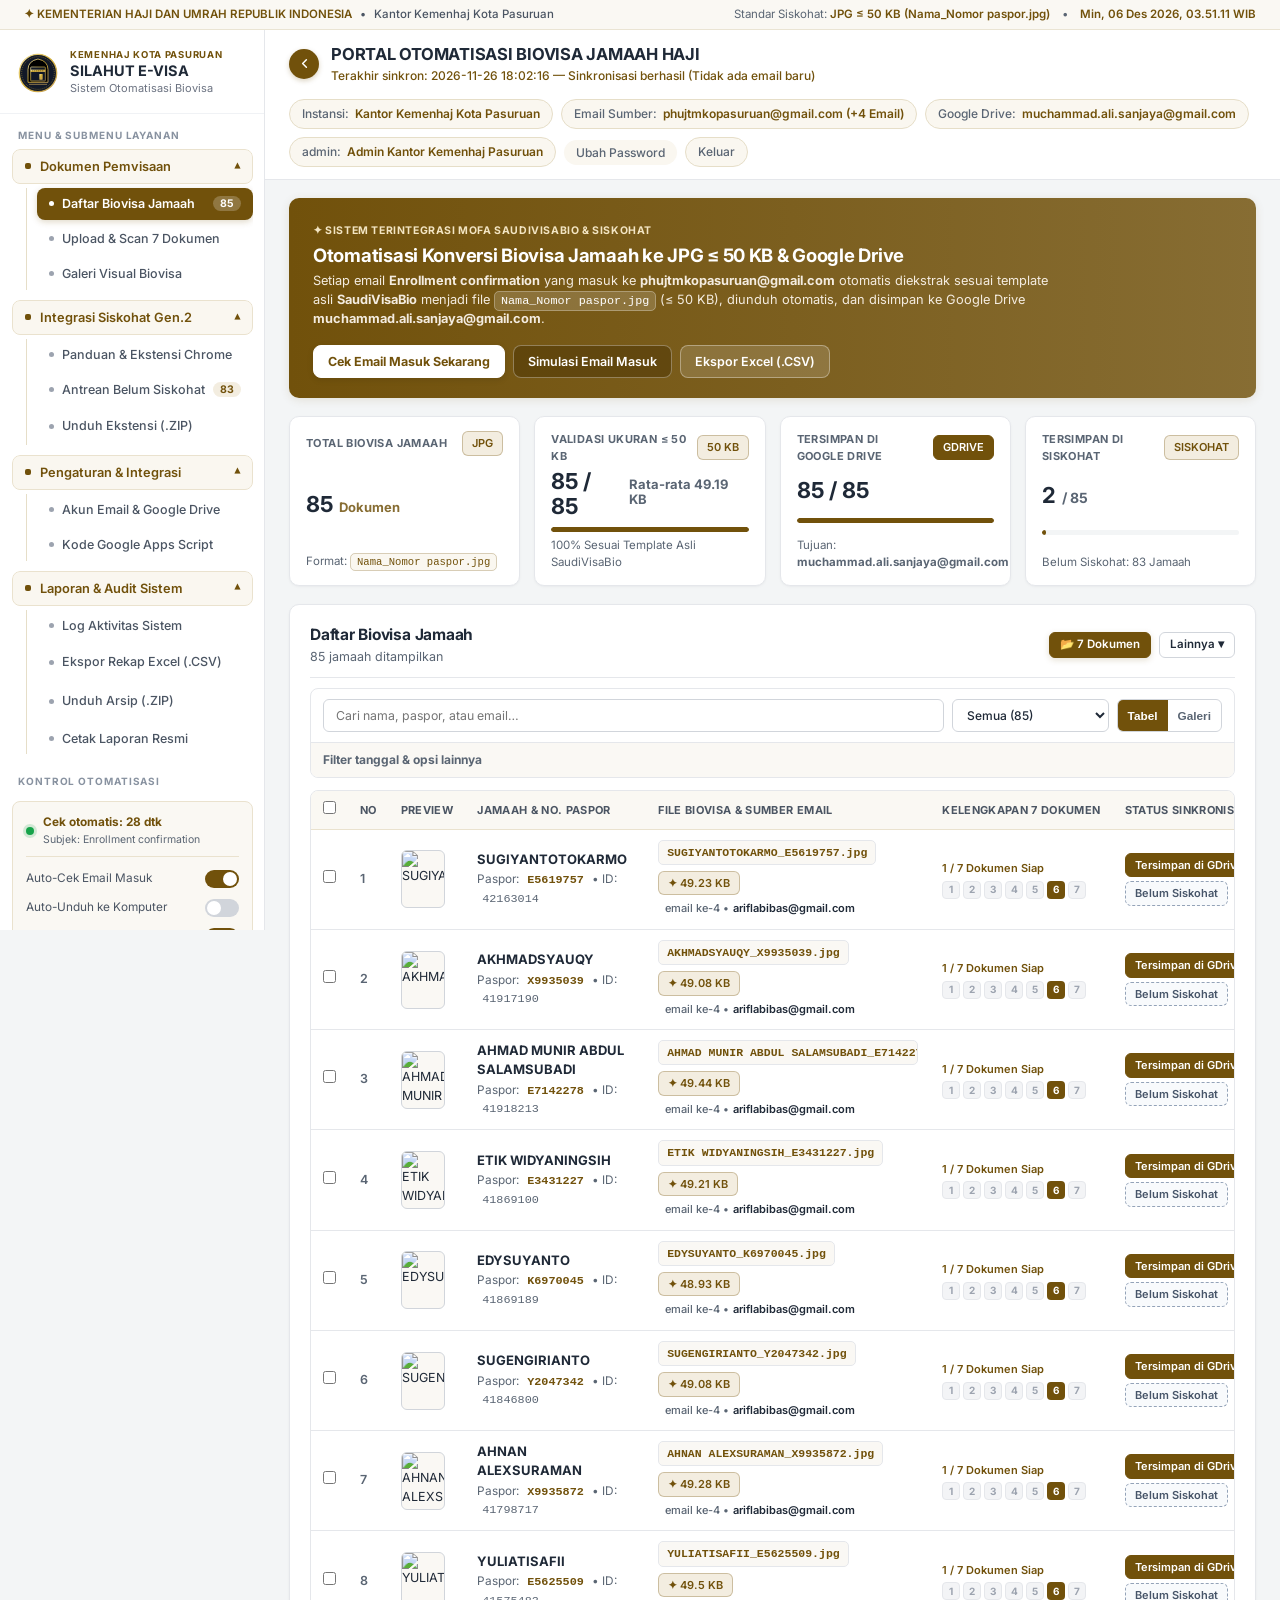
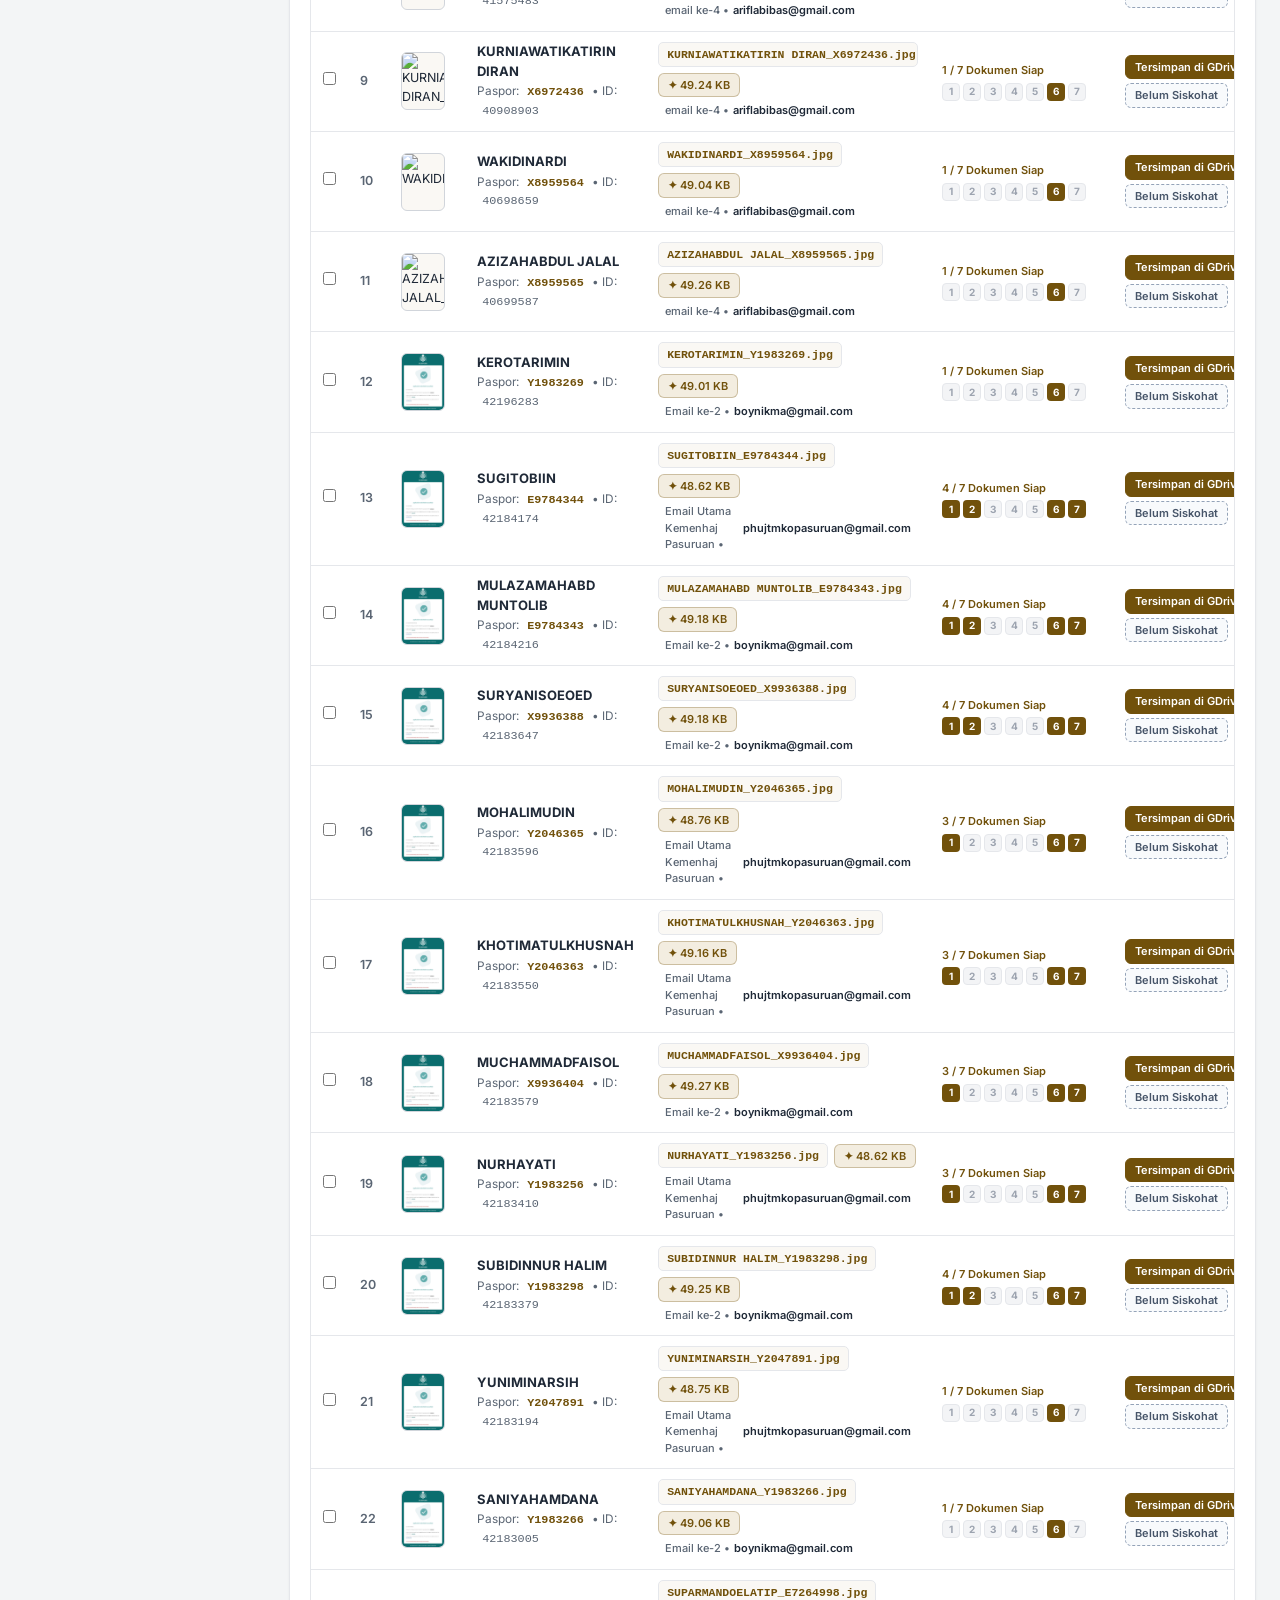
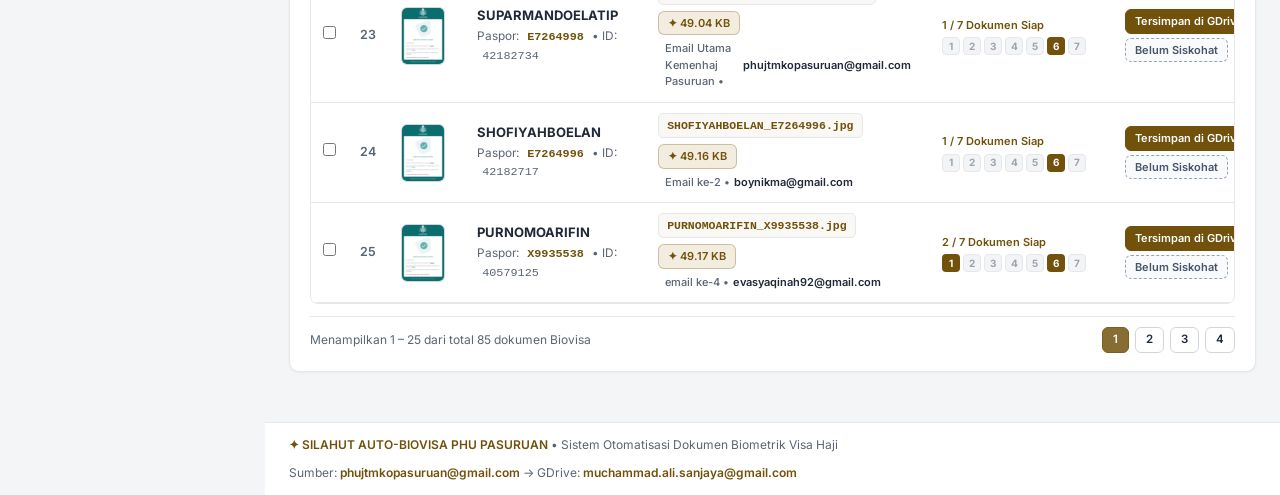
==== commit af410949: "Update tampilan identik, data Biovisa & Auto-Siskohat GitHub Pages" ====
--- a/docs/index.html
+++ b/docs/index.html
@@ -21,7 +21,7 @@
             <div class="gov-badge-left">
                 <span class="gold-highlight">✦ KEMENTERIAN HAJI DAN UMRAH REPUBLIK INDONESIA</span>
                 <span>&bull;</span>
-                <span>Kantor Kemenhaj Kota Pasuruan</span>
+                <span id="top-gov-instansi-label">Kantor Kemenhaj Kota Pasuruan</span>
             </div>
             <div class="gov-badge-right">
                 <span>Standar Siskohat: <strong class="gold-highlight">JPG &le; 50 KB (Nama_Nomor paspor.jpg)</strong></span>
@@ -278,7 +278,7 @@
                             <h1>Otomatisasi Konversi Biovisa Jamaah ke JPG &le; 50 KB &amp; Google Drive</h1>
                             <div class="portal-title-divider"></div>
                             <p>
-                                Setiap email <strong>Enrollment confirmation</strong> yang masuk ke <strong>phujtmkopasuruan@gmail.com</strong> otomatis diekstrak sesuai template asli <strong>SaudiVisaBio</strong> menjadi file <code>Nama_Nomor paspor.jpg</code> (&le; 50 KB), diunduh otomatis, dan disimpan ke Google Drive <strong>muchammad.ali.sanjaya@gmail.com</strong>.
+                                Setiap email <strong>Enrollment confirmation</strong> yang masuk ke <strong id="hero-source-email">phujtmkopasuruan@gmail.com</strong> otomatis diekstrak sesuai template asli <strong>SaudiVisaBio</strong> menjadi file <code>Nama_Nomor paspor.jpg</code> (&le; 50 KB), diunduh otomatis, dan disimpan ke Google Drive <strong id="hero-gdrive-email">muchammad.ali.sanjaya@gmail.com</strong>.
                             </p>
                         </div>
 
@@ -353,7 +353,7 @@
                         <div class="progress-track">
                             <div class="progress-fill" id="progress-gdrive" style="width: 0%;"></div>
                         </div>
-                        <span class="stat-sub">Tujuan: <strong>muchammad.ali.sanjaya@gmail.com</strong></span>
+                        <span class="stat-sub">Tujuan: <strong id="gdrive-card-email">muchammad.ali.sanjaya@gmail.com</strong></span>
                     </div>
 
                     <div class="admin-stat-card">
@@ -2735,18 +2735,112 @@
         "context": []
     }
 ];
+    const INITIAL_TENANTS  = {"kemenhaj-pasuruankab":{"slug":"kemenhaj-pasuruankab","nama":"Kementerian Haji dan Umrah Kabupaten Pasuruan","settings":{"source_email":"phujtmkabpasuruan@gmail.com","target_gdrive_email":"phujtmkabpasuruan@gmail.com","email_subject_filter":"Enrollment confirmation","connection_mode":"gas","imap_app_password":"","gas_gmail_webapp_url":"","source_accounts":[{"id":"acc_primary","label":"Email Utama Instansi","email":"phujtmkabpasuruan@gmail.com","mode":"gas","gas_url":"","imap_password":"","enabled":true}],"gas_gdrive_webapp_url":"","gdrive_folder_name":"Dokumen_Paspor_Kab_Pasuruan_2026","gdrive_folder_id":"","auto_sync_enabled":true,"auto_sync_interval_sec":30,"auto_download_browser":true,"auto_upload_gdrive":true,"process_mode":"both","target_min_kb":42,"target_max_kb":49.5,"strict_50kb_padding":true,"filename_pattern":"{NAMA}_{PASPOR}","uppercase_filename":true,"last_sync_at":"2026-11-27 16:12:23","last_sync_status":"Gagal: [phujtmkabpasuruan@gmail.com] URL Web App Google Apps Script belum diisi."},"records":[],"jamaah":[],"logs":[{"id":"log_6b09495983afa","time":"2026-11-27 16:12:23","type":"error","message":"[phujtmkabpasuruan@gmail.com] URL Web App Google Apps Script belum diisi.","context":[]},{"id":"log_6b09493a7c75e","time":"2026-11-27 16:11:22","type":"info","message":"Login: KD1322 (admin)","context":[]},{"id":"log_6b094389cd271","time":"2026-11-27 15:51:19","type":"error","message":"[phujtmkabpasuruan@gmail.com] URL Web App Google Apps Script belum diisi.","context":[]},{"id":"log_6b093dbb21e44","time":"2026-11-27 15:46:35","type":"info","message":"Login: KD1322 (admin)","context":[]}]},"phu-pasuruan":{"slug":"phu-pasuruan","nama":"Kantor Kemenhaj Kota Pasuruan","settings":{"source_email":"phujtmkopasuruan@gmail.com","target_gdrive_email":"muchammad.ali.sanjaya@gmail.com","email_subject_filter":"Enrollment confirmation","connection_mode":"gas","imap_app_password":"","gas_gmail_webapp_url":"https://script.google.com/macros/s/AKfycbyIx8j5qKxn3Swo0PkWhy-H7LXjHgINC4oerr193ZJLuLnZgTcfRYV5EQ0IQlC4TGHU/exec","source_accounts":[{"id":"acc_primary","label":"Email Utama Kemenhaj Pasuruan","email":"phujtmkopasuruan@gmail.com","mode":"gas","gas_url":"https://script.google.com/macros/s/AKfycbyIx8j5qKxn3Swo0PkWhy-H7LXjHgINC4oerr193ZJLuLnZgTcfRYV5EQ0IQlC4TGHU/exec","imap_password":"","enabled":true},{"id":"acc_1795578104984_2","label":"Email ke-2","email":"boynikma@gmail.com","mode":"gas","gas_url":"https://script.google.com/macros/s/AKfycbwAWmfaqD5OHe41B11WIg5tVM0Ug93dU3NOF-uVrcsFFEXECf8_KqALFRdjqf0oUFWP/exec","imap_password":"","enabled":true},{"id":"acc_1795590464457_3","label":"Email ke-3","email":"alisanjaya91@gmail.com","mode":"gas","gas_url":"https://script.google.com/macros/s/AKfycbyEINpaOWQbtadL4afb4V3O73MuHvBYxQSW7kqeU4P9391lGGijPZv2rjPvooykvRdn/exec","imap_password":"","enabled":true},{"id":"acc_1795659702484_4","label":"email ke-4","email":"evasyaqinah92@gmail.com","mode":"gas","gas_url":"https://script.google.com/macros/s/AKfycbxQeIQrDf5p5jTGqsjsCzK4l6Dm4Vc0TLoSYB6Y0Pe5oclo2bDSdJyJd9bPZzPJGFtI/exec","imap_password":"","enabled":true},{"id":"acc_1795762666874_5","label":"email ke-5","email":"ariflabibas@gmail.com","mode":"gas","gas_url":"https://script.google.com/macros/s/AKfycbwc8uCtjS7lbvMiAMY8DZuJPyNXZEkjcqQ61e1pUTMKe3-JjoJuYgvo7mKHdUj2UB6e/exec","imap_password":"","enabled":true}],"gas_gdrive_webapp_url":"https://script.google.com/macros/s/AKfycbzyOpflleU5yXKJe7AU8q-zR3l08y7MItBeBCjNWQvPeghD5m9J_t-FPrS1kapaLFQv/exec","gdrive_folder_name":"Biovisa_Jamaah_PHU_Pasuruan","gdrive_folder_id":"","auto_sync_enabled":true,"auto_sync_interval_sec":30,"auto_download_browser":false,"auto_upload_gdrive":true,"process_mode":"both","target_min_kb":42,"target_max_kb":49.5,"strict_50kb_padding":true,"filename_pattern":"{NAMA}_{PASPOR}","uppercase_filename":true,"last_sync_at":"2026-11-27 15:59:02","last_sync_status":"Sinkronisasi berhasil (Tidak ada email baru)"},"records":[{"id":"bv_c7d88e7519","message_id":"1a060777727af547","nama":"AZIZAHABDUL JALAL","paspor":"X8959565","enrollment_id":"40699587","enrollment_time":"2026-09-02 04:53:52","filename":"AZIZAHABDUL JALAL_X8959565.jpg","size_bytes":50444,"size_kb":49.26,"source_type":"saudivisabio_email","subject":"Enrollment confirmation","from_email":"Mofa <MofaBioApp@mofa.gov.sa>","to_email":"ariflabibas@gmail.com","source_account_email":"ariflabibas@gmail.com","source_account_label":"email ke-4","email_date":"02 Sep 2026, 11:53:55 WIB","body_excerpt":"Application Submitted Successfully \nApplication Submitted Successfully \n\nDear AZIZAHABDUL JALAL، \n\nThank you for enrolling your biometric information for your passport \nnumber: X8959565 . \n\non 2026-09-02 04:53:52 as part of your visa application process to the \nKingdom of Saudi Arabia. and Your Enrollment Id is : 40699587 .\nFor any questions on submission of your biometric data or the status of \nyour visa application, please visit www.mofa.gov.sa \n\n*This is an automated message, please do not re","processed_at":"2026-11-27 13:59:59","gdrive_uploaded":true,"gdrive_file_id":"167MvQlfYAlQZemNaT6dimUi23ag5VDlR","gdrive_url":"https://drive.google.com/file/d/167MvQlfYAlQZemNaT6dimUi23ag5VDlR/view?usp=drivesdk","gdrive_target_email":"muchammad.ali.sanjaya@gmail.com","gdrive_error":"","all_message_ids":["1a060777727af547"],"lembaga_slug":"phu-pasuruan","lembaga_nama":"Kantor Kemenhaj Kota Pasuruan","seven_docs":{"available_count":1,"total_slots":7,"docs":{"paspor":{"exists":false,"num":1,"key":"paspor","short":"Paspor","label":"1. Scan Halaman Pertama Paspor","filename":"","rel_url":"","size_kb":0},"endorsement":{"exists":false,"num":2,"key":"endorsement","short":"Endorsement","label":"2. Scan/Upload Halaman Endorsement","filename":"","rel_url":"","size_kb":0},"vaksin":{"exists":false,"num":3,"key":"vaksin","short":"Vaksin","label":"3. Scan/Upload Keterangan Vaksin Meningitis *","filename":"","rel_url":"","size_kb":0},"kitas":{"exists":false,"num":4,"key":"kitas","short":"KITAS","label":"4. Scan/Upload Keterangan KITAS","filename":"","rel_url":"","size_kb":0},"pendukung":{"exists":false,"num":5,"key":"pendukung","short":"Pendukung","label":"5. Scan/Upload Dokumen Pendukung","filename":"","rel_url":"","size_kb":0},"biovisa":{"exists":true,"num":6,"key":"biovisa","short":"Biovisa","label":"6. Scan/Upload Biovisa (jpeg)","filename":"AZIZAHABDUL JALAL_X8959565.jpg","rel_url":"storage/lembaga/phu-pasuruan/biovisa/AZIZAHABDUL%20JALAL_X8959565.jpg","size_kb":49.26},"foto":{"exists":false,"num":7,"key":"foto","short":"Foto","label":"7. Scan/Upload Foto Terbaru","filename":"","rel_url":"","size_kb":0}}}},{"id":"bv_b4b879845f","message_id":"1a0605412eb4b96b","nama":"WAKIDINARDI","paspor":"X8959564","enrollment_id":"40698659","enrollment_time":"2026-09-02 04:15:12","filename":"WAKIDINARDI_X8959564.jpg","size_bytes":50218,"size_kb":49.04,"source_type":"saudivisabio_email","subject":"Enrollment confirmation","from_email":"Mofa <MofaBioApp@mofa.gov.sa>","to_email":"ariflabibas@gmail.com","source_account_email":"ariflabibas@gmail.com","source_account_label":"email ke-4","email_date":"02 Sep 2026, 11:15:15 WIB","body_excerpt":"Application Submitted Successfully \nApplication Submitted Successfully \n\nDear WAKIDINARDI، \n\nThank you for enrolling your biometric information for your passport \nnumber: X8959564 . \n\non 2026-09-02 04:15:12 as part of your visa application process to the \nKingdom of Saudi Arabia. and Your Enrollment Id is : 40698659 .\nFor any questions on submission of your biometric data or the status of \nyour visa application, please visit www.mofa.gov.sa \n\n*This is an automated message, please do not reply to","processed_at":"2026-11-27 13:59:54","gdrive_uploaded":true,"gdrive_file_id":"1Dw99xH2ZrynFcr3ON3ehEkOUEzjc6gdb","gdrive_url":"https://drive.google.com/file/d/1Dw99xH2ZrynFcr3ON3ehEkOUEzjc6gdb/view?usp=drivesdk","gdrive_target_email":"muchammad.ali.sanjaya@gmail.com","gdrive_error":"","all_message_ids":["1a0605412eb4b96b"],"lembaga_slug":"phu-pasuruan","lembaga_nama":"Kantor Kemenhaj Kota Pasuruan","seven_docs":{"available_count":1,"total_slots":7,"docs":{"paspor":{"exists":false,"num":1,"key":"paspor","short":"Paspor","label":"1. Scan Halaman Pertama Paspor","filename":"","rel_url":"","size_kb":0},"endorsement":{"exists":false,"num":2,"key":"endorsement","short":"Endorsement","label":"2. Scan/Upload Halaman Endorsement","filename":"","rel_url":"","size_kb":0},"vaksin":{"exists":false,"num":3,"key":"vaksin","short":"Vaksin","label":"3. Scan/Upload Keterangan Vaksin Meningitis *","filename":"","rel_url":"","size_kb":0},"kitas":{"exists":false,"num":4,"key":"kitas","short":"KITAS","label":"4. Scan/Upload Keterangan KITAS","filename":"","rel_url":"","size_kb":0},"pendukung":{"exists":false,"num":5,"key":"pendukung","short":"Pendukung","label":"5. Scan/Upload Dokumen Pendukung","filename":"","rel_url":"","size_kb":0},"biovisa":{"exists":true,"num":6,"key":"biovisa","short":"Biovisa","label":"6. Scan/Upload Biovisa (jpeg)","filename":"WAKIDINARDI_X8959564.jpg","rel_url":"storage/lembaga/phu-pasuruan/biovisa/WAKIDINARDI_X8959564.jpg","size_kb":49.04},"foto":{"exists":false,"num":7,"key":"foto","short":"Foto","label":"7. Scan/Upload Foto Terbaru","filename":"","rel_url":"","size_kb":0}}}},{"id":"bv_a11582bfc3","message_id":"1a0a3d66154d438e","nama":"KURNIAWATIKATIRIN DIRAN","paspor":"X6972436","enrollment_id":"40908903","enrollment_time":"2026-09-15 06:52:05","filename":"KURNIAWATIKATIRIN DIRAN_X6972436.jpg","size_bytes":50425,"size_kb":49.24,"source_type":"saudivisabio_email","subject":"Enrollment confirmation","from_email":"Mofa <MofaBioApp@mofa.gov.sa>","to_email":"ariflabibas@gmail.com","source_account_email":"ariflabibas@gmail.com","source_account_label":"email ke-4","email_date":"15 Sep 2026, 13:52:08 WIB","body_excerpt":"Application Submitted Successfully \nApplication Submitted Successfully \n\nDear KURNIAWATIKATIRIN DIRAN، \n\nThank you for enrolling your biometric information for your passport \nnumber: X6972436 . \n\non 2026-09-15 06:52:05 as part of your visa application process to the \nKingdom of Saudi Arabia. and Your Enrollment Id is : 40908903 .\nFor any questions on submission of your biometric data or the status of \nyour visa application, please visit www.mofa.gov.sa \n\n*This is an automated message, please do ","processed_at":"2026-11-27 13:59:51","gdrive_uploaded":true,"gdrive_file_id":"1oLg6z1voP3UqBpRHzg1-CVIaLOPyRBkO","gdrive_url":"https://drive.google.com/file/d/1oLg6z1voP3UqBpRHzg1-CVIaLOPyRBkO/view?usp=drivesdk","gdrive_target_email":"muchammad.ali.sanjaya@gmail.com","gdrive_error":"","all_message_ids":["1a0a3d66154d438e"],"lembaga_slug":"phu-pasuruan","lembaga_nama":"Kantor Kemenhaj Kota Pasuruan","seven_docs":{"available_count":1,"total_slots":7,"docs":{"paspor":{"exists":false,"num":1,"key":"paspor","short":"Paspor","label":"1. Scan Halaman Pertama Paspor","filename":"","rel_url":"","size_kb":0},"endorsement":{"exists":false,"num":2,"key":"endorsement","short":"Endorsement","label":"2. Scan/Upload Halaman Endorsement","filename":"","rel_url":"","size_kb":0},"vaksin":{"exists":false,"num":3,"key":"vaksin","short":"Vaksin","label":"3. Scan/Upload Keterangan Vaksin Meningitis *","filename":"","rel_url":"","size_kb":0},"kitas":{"exists":false,"num":4,"key":"kitas","short":"KITAS","label":"4. Scan/Upload Keterangan KITAS","filename":"","rel_url":"","size_kb":0},"pendukung":{"exists":false,"num":5,"key":"pendukung","short":"Pendukung","label":"5. Scan/Upload Dokumen Pendukung","filename":"","rel_url":"","size_kb":0},"biovisa":{"exists":true,"num":6,"key":"biovisa","short":"Biovisa","label":"6. Scan/Upload Biovisa (jpeg)","filename":"KURNIAWATIKATIRIN DIRAN_X6972436.jpg","rel_url":"storage/lembaga/phu-pasuruan/biovisa/KURNIAWATIKATIRIN%20DIRAN_X6972436.jpg","size_kb":49.24},"foto":{"exists":false,"num":7,"key":"foto","short":"Foto","label":"7. Scan/Upload Foto Terbaru","filename":"","rel_url":"","size_kb":0}}}},{"id":"bv_25ed7a3867","message_id":"1a15c0a64c33d0c7","nama":"YULIATISAFII","paspor":"E5625509","enrollment_id":"41575483","enrollment_time":"2026-10-21 01:19:01","filename":"YULIATISAFII_E5625509.jpg","size_bytes":50688,"size_kb":49.5,"source_type":"saudivisabio_email","subject":"Enrollment confirmation","from_email":"Mofa <MofaBioApp@mofa.gov.sa>","to_email":"ariflabibas@gmail.com","source_account_email":"ariflabibas@gmail.com","source_account_label":"email ke-4","email_date":"21 Oct 2026, 08:19:05 WIB","body_excerpt":"Application Submitted Successfully \nApplication Submitted Successfully \n\nDear YULIATISAFII، \n\nThank you for enrolling your biometric information for your passport \nnumber: E5625509 . \n\non 2026-10-21 01:19:01 as part of your visa application process to the \nKingdom of Saudi Arabia. and Your Enrollment Id is : 41575483 .\nFor any questions on submission of your biometric data or the status of \nyour visa application, please visit www.mofa.gov.sa \n\n*This is an automated message, please do not reply t","processed_at":"2026-11-27 13:59:47","gdrive_uploaded":true,"gdrive_file_id":"1PwuGvidUTjE2CbIlszXO4LC-P6_tg2WO","gdrive_url":"https://drive.google.com/file/d/1PwuGvidUTjE2CbIlszXO4LC-P6_tg2WO/view?usp=drivesdk","gdrive_target_email":"muchammad.ali.sanjaya@gmail.com","gdrive_error":"","all_message_ids":["1a15c0a64c33d0c7"],"lembaga_slug":"phu-pasuruan","lembaga_nama":"Kantor Kemenhaj Kota Pasuruan","seven_docs":{"available_count":1,"total_slots":7,"docs":{"paspor":{"exists":false,"num":1,"key":"paspor","short":"Paspor","label":"1. Scan Halaman Pertama Paspor","filename":"","rel_url":"","size_kb":0},"endorsement":{"exists":false,"num":2,"key":"endorsement","short":"Endorsement","label":"2. Scan/Upload Halaman Endorsement","filename":"","rel_url":"","size_kb":0},"vaksin":{"exists":false,"num":3,"key":"vaksin","short":"Vaksin","label":"3. Scan/Upload Keterangan Vaksin Meningitis *","filename":"","rel_url":"","size_kb":0},"kitas":{"exists":false,"num":4,"key":"kitas","short":"KITAS","label":"4. Scan/Upload Keterangan KITAS","filename":"","rel_url":"","size_kb":0},"pendukung":{"exists":false,"num":5,"key":"pendukung","short":"Pendukung","label":"5. Scan/Upload Dokumen Pendukung","filename":"","rel_url":"","size_kb":0},"biovisa":{"exists":true,"num":6,"key":"biovisa","short":"Biovisa","label":"6. Scan/Upload Biovisa (jpeg)","filename":"YULIATISAFII_E5625509.jpg","rel_url":"storage/lembaga/phu-pasuruan/biovisa/YULIATISAFII_E5625509.jpg","size_kb":49.5},"foto":{"exists":false,"num":7,"key":"foto","short":"Foto","label":"7. Scan/Upload Foto Terbaru","filename":"","rel_url":"","size_kb":0}}}},{"id":"bv_8145fd3db9","message_id":"1a19f644358c1bd1","nama":"AHNAN ALEXSURAMAN","paspor":"X9935872","enrollment_id":"41798717","enrollment_time":"2026-11-03 03:11:44","filename":"AHNAN ALEXSURAMAN_X9935872.jpg","size_bytes":50466,"size_kb":49.28,"source_type":"saudivisabio_email","subject":"Enrollment confirmation","from_email":"Mofa <MofaBioApp@mofa.gov.sa>","to_email":"ariflabibas@gmail.com","source_account_email":"ariflabibas@gmail.com","source_account_label":"email ke-4","email_date":"03 Nov 2026, 10:11:47 WIB","body_excerpt":"Application Submitted Successfully \nApplication Submitted Successfully \n\nDear AHNAN ALEXSURAMAN، \n\nThank you for enrolling your biometric information for your passport \nnumber: X9935872 . \n\non 2026-11-03 03:11:44 as part of your visa application process to the \nKingdom of Saudi Arabia. and Your Enrollment Id is : 41798717 .\nFor any questions on submission of your biometric data or the status of \nyour visa application, please visit www.mofa.gov.sa \n\n*This is an automated message, please do not re","processed_at":"2026-11-27 13:59:42","gdrive_uploaded":true,"gdrive_file_id":"1OxWYrWMLb1-HIji4Oa4TFCUE6Jtzz5yc","gdrive_url":"https://drive.google.com/file/d/1OxWYrWMLb1-HIji4Oa4TFCUE6Jtzz5yc/view?usp=drivesdk","gdrive_target_email":"muchammad.ali.sanjaya@gmail.com","gdrive_error":"","all_message_ids":["1a19f644358c1bd1"],"lembaga_slug":"phu-pasuruan","lembaga_nama":"Kantor Kemenhaj Kota Pasuruan","seven_docs":{"available_count":1,"total_slots":7,"docs":{"paspor":{"exists":false,"num":1,"key":"paspor","short":"Paspor","label":"1. Scan Halaman Pertama Paspor","filename":"","rel_url":"","size_kb":0},"endorsement":{"exists":false,"num":2,"key":"endorsement","short":"Endorsement","label":"2. Scan/Upload Halaman Endorsement","filename":"","rel_url":"","size_kb":0},"vaksin":{"exists":false,"num":3,"key":"vaksin","short":"Vaksin","label":"3. Scan/Upload Keterangan Vaksin Meningitis *","filename":"","rel_url":"","size_kb":0},"kitas":{"exists":false,"num":4,"key":"kitas","short":"KITAS","label":"4. Scan/Upload Keterangan KITAS","filename":"","rel_url":"","size_kb":0},"pendukung":{"exists":false,"num":5,"key":"pendukung","short":"Pendukung","label":"5. Scan/Upload Dokumen Pendukung","filename":"","rel_url":"","size_kb":0},"biovisa":{"exists":true,"num":6,"key":"biovisa","short":"Biovisa","label":"6. Scan/Upload Biovisa (jpeg)","filename":"AHNAN ALEXSURAMAN_X9935872.jpg","rel_url":"storage/lembaga/phu-pasuruan/biovisa/AHNAN%20ALEXSURAMAN_X9935872.jpg","size_kb":49.28},"foto":{"exists":false,"num":7,"key":"foto","short":"Foto","label":"7. Scan/Upload Foto Terbaru","filename":"","rel_url":"","size_kb":0}}}},{"id":"bv_2d452911e7","message_id":"1a1aa659be03e3a2","nama":"SUGENGIRIANTO","paspor":"Y2047342","enrollment_id":"41846800","enrollment_time":"2026-11-05 06:29:00","filename":"SUGENGIRIANTO_Y2047342.jpg","size_bytes":50263,"size_kb":49.08,"source_type":"saudivisabio_email","subject":"Enrollment confirmation","from_email":"Mofa <MofaBioApp@mofa.gov.sa>","to_email":"ariflabibas@gmail.com","source_account_email":"ariflabibas@gmail.com","source_account_label":"email ke-4","email_date":"05 Nov 2026, 13:29:04 WIB","body_excerpt":"Application Submitted Successfully \nApplication Submitted Successfully \n\nDear SUGENGIRIANTO، \n\nThank you for enrolling your biometric information for your passport \nnumber: Y2047342 . \n\non 2026-11-05 06:29:00 as part of your visa application process to the \nKingdom of Saudi Arabia. and Your Enrollment Id is : 41846800 .\nFor any questions on submission of your biometric data or the status of \nyour visa application, please visit www.mofa.gov.sa \n\n*This is an automated message, please do not reply ","processed_at":"2026-11-27 13:59:38","gdrive_uploaded":true,"gdrive_file_id":"1jSBR_oZ4tJFCMaCUwcq7Osf-1jHg2gwD","gdrive_url":"https://drive.google.com/file/d/1jSBR_oZ4tJFCMaCUwcq7Osf-1jHg2gwD/view?usp=drivesdk","gdrive_target_email":"muchammad.ali.sanjaya@gmail.com","gdrive_error":"","all_message_ids":["1a1aa659be03e3a2"],"lembaga_slug":"phu-pasuruan","lembaga_nama":"Kantor Kemenhaj Kota Pasuruan","seven_docs":{"available_count":1,"total_slots":7,"docs":{"paspor":{"exists":false,"num":1,"key":"paspor","short":"Paspor","label":"1. Scan Halaman Pertama Paspor","filename":"","rel_url":"","size_kb":0},"endorsement":{"exists":false,"num":2,"key":"endorsement","short":"Endorsement","label":"2. Scan/Upload Halaman Endorsement","filename":"","rel_url":"","size_kb":0},"vaksin":{"exists":false,"num":3,"key":"vaksin","short":"Vaksin","label":"3. Scan/Upload Keterangan Vaksin Meningitis *","filename":"","rel_url":"","size_kb":0},"kitas":{"exists":false,"num":4,"key":"kitas","short":"KITAS","label":"4. Scan/Upload Keterangan KITAS","filename":"","rel_url":"","size_kb":0},"pendukung":{"exists":false,"num":5,"key":"pendukung","short":"Pendukung","label":"5. Scan/Upload Dokumen Pendukung","filename":"","rel_url":"","size_kb":0},"biovisa":{"exists":true,"num":6,"key":"biovisa","short":"Biovisa","label":"6. Scan/Upload Biovisa (jpeg)","filename":"SUGENGIRIANTO_Y2047342.jpg","rel_url":"storage/lembaga/phu-pasuruan/biovisa/SUGENGIRIANTO_Y2047342.jpg","size_kb":49.08},"foto":{"exists":false,"num":7,"key":"foto","short":"Foto","label":"7. Scan/Upload Foto Terbaru","filename":"","rel_url":"","size_kb":0}}}},{"id":"bv_0c39a1faab","message_id":"1a1aebb6ff3a23de","nama":"EDYSUYANTO","paspor":"K6970045","enrollment_id":"41869189","enrollment_time":"2026-11-06 02:41:15","filename":"EDYSUYANTO_K6970045.jpg","size_bytes":50100,"size_kb":48.93,"source_type":"saudivisabio_email","subject":"Enrollment confirmation","from_email":"Mofa <MofaBioApp@mofa.gov.sa>","to_email":"ariflabibas@gmail.com","source_account_email":"ariflabibas@gmail.com","source_account_label":"email ke-4","email_date":"06 Nov 2026, 09:41:18 WIB","body_excerpt":"Application Submitted Successfully \nApplication Submitted Successfully \n\nDear EDYSUYANTO، \n\nThank you for enrolling your biometric information for your passport \nnumber: K6970045 . \n\non 2026-11-06 02:41:15 as part of your visa application process to the \nKingdom of Saudi Arabia. and Your Enrollment Id is : 41869189 .\nFor any questions on submission of your biometric data or the status of \nyour visa application, please visit www.mofa.gov.sa \n\n*This is an automated message, please do not reply to ","processed_at":"2026-11-27 13:59:32","gdrive_uploaded":true,"gdrive_file_id":"1ZzA7qVnXXDpzitv9Zny3Kdi6oyVfUgHQ","gdrive_url":"https://drive.google.com/file/d/1ZzA7qVnXXDpzitv9Zny3Kdi6oyVfUgHQ/view?usp=drivesdk","gdrive_target_email":"muchammad.ali.sanjaya@gmail.com","gdrive_error":"","all_message_ids":["1a1aebb6ff3a23de"],"lembaga_slug":"phu-pasuruan","lembaga_nama":"Kantor Kemenhaj Kota Pasuruan","seven_docs":{"available_count":1,"total_slots":7,"docs":{"paspor":{"exists":false,"num":1,"key":"paspor","short":"Paspor","label":"1. Scan Halaman Pertama Paspor","filename":"","rel_url":"","size_kb":0},"endorsement":{"exists":false,"num":2,"key":"endorsement","short":"Endorsement","label":"2. Scan/Upload Halaman Endorsement","filename":"","rel_url":"","size_kb":0},"vaksin":{"exists":false,"num":3,"key":"vaksin","short":"Vaksin","label":"3. Scan/Upload Keterangan Vaksin Meningitis *","filename":"","rel_url":"","size_kb":0},"kitas":{"exists":false,"num":4,"key":"kitas","short":"KITAS","label":"4. Scan/Upload Keterangan KITAS","filename":"","rel_url":"","size_kb":0},"pendukung":{"exists":false,"num":5,"key":"pendukung","short":"Pendukung","label":"5. Scan/Upload Dokumen Pendukung","filename":"","rel_url":"","size_kb":0},"biovisa":{"exists":true,"num":6,"key":"biovisa","short":"Biovisa","label":"6. Scan/Upload Biovisa (jpeg)","filename":"EDYSUYANTO_K6970045.jpg","rel_url":"storage/lembaga/phu-pasuruan/biovisa/EDYSUYANTO_K6970045.jpg","size_kb":48.93},"foto":{"exists":false,"num":7,"key":"foto","short":"Foto","label":"7. Scan/Upload Foto Terbaru","filename":"","rel_url":"","size_kb":0}}}},{"id":"bv_87bfc0b0fc","message_id":"1a1aeb2d36754951","nama":"ETIK WIDYANINGSIH","paspor":"E3431227","enrollment_id":"41869100","enrollment_time":"2026-11-06 02:31:51","filename":"ETIK WIDYANINGSIH_E3431227.jpg","size_bytes":50390,"size_kb":49.21,"source_type":"saudivisabio_email","subject":"Enrollment confirmation","from_email":"Mofa <MofaBioApp@mofa.gov.sa>","to_email":"ariflabibas@gmail.com","source_account_email":"ariflabibas@gmail.com","source_account_label":"email ke-4","email_date":"06 Nov 2026, 09:31:55 WIB","body_excerpt":"Application Submitted Successfully \nApplication Submitted Successfully \n\nDear ETIK WIDYANINGSIH، \n\nThank you for enrolling your biometric information for your passport \nnumber: E3431227 . \n\non 2026-11-06 02:31:51 as part of your visa application process to the \nKingdom of Saudi Arabia. and Your Enrollment Id is : 41869100 .\nFor any questions on submission of your biometric data or the status of \nyour visa application, please visit www.mofa.gov.sa \n\n*This is an automated message, please do not re","processed_at":"2026-11-27 13:59:28","gdrive_uploaded":true,"gdrive_file_id":"1i8Z_h66B7igraQkLHbkH6UW9Gse-fbgB","gdrive_url":"https://drive.google.com/file/d/1i8Z_h66B7igraQkLHbkH6UW9Gse-fbgB/view?usp=drivesdk","gdrive_target_email":"muchammad.ali.sanjaya@gmail.com","gdrive_error":"","all_message_ids":["1a1aeb2d36754951"],"lembaga_slug":"phu-pasuruan","lembaga_nama":"Kantor Kemenhaj Kota Pasuruan","seven_docs":{"available_count":1,"total_slots":7,"docs":{"paspor":{"exists":false,"num":1,"key":"paspor","short":"Paspor","label":"1. Scan Halaman Pertama Paspor","filename":"","rel_url":"","size_kb":0},"endorsement":{"exists":false,"num":2,"key":"endorsement","short":"Endorsement","label":"2. Scan/Upload Halaman Endorsement","filename":"","rel_url":"","size_kb":0},"vaksin":{"exists":false,"num":3,"key":"vaksin","short":"Vaksin","label":"3. Scan/Upload Keterangan Vaksin Meningitis *","filename":"","rel_url":"","size_kb":0},"kitas":{"exists":false,"num":4,"key":"kitas","short":"KITAS","label":"4. Scan/Upload Keterangan KITAS","filename":"","rel_url":"","size_kb":0},"pendukung":{"exists":false,"num":5,"key":"pendukung","short":"Pendukung","label":"5. Scan/Upload Dokumen Pendukung","filename":"","rel_url":"","size_kb":0},"biovisa":{"exists":true,"num":6,"key":"biovisa","short":"Biovisa","label":"6. Scan/Upload Biovisa (jpeg)","filename":"ETIK WIDYANINGSIH_E3431227.jpg","rel_url":"storage/lembaga/phu-pasuruan/biovisa/ETIK%20WIDYANINGSIH_E3431227.jpg","size_kb":49.21},"foto":{"exists":false,"num":7,"key":"foto","short":"Foto","label":"7. Scan/Upload Foto Terbaru","filename":"","rel_url":"","size_kb":0}}}},{"id":"bv_5ca5a84f46","message_id":"1a1be51aaa86280e","nama":"AHMAD MUNIR ABDUL SALAMSUBADI","paspor":"E7142278","enrollment_id":"41918213","enrollment_time":"2026-11-09 03:19:39","filename":"AHMAD MUNIR ABDUL SALAMSUBADI_E7142278.jpg","size_bytes":50622,"size_kb":49.44,"source_type":"saudivisabio_email","subject":"Enrollment confirmation","from_email":"Mofa <MofaBioApp@mofa.gov.sa>","to_email":"ariflabibas@gmail.com","source_account_email":"ariflabibas@gmail.com","source_account_label":"email ke-4","email_date":"09 Nov 2026, 10:19:43 WIB","body_excerpt":"Application Submitted Successfully \nApplication Submitted Successfully \n\nDear AHMAD MUNIR ABDUL SALAMSUBADI، \n\nThank you for enrolling your biometric information for your passport \nnumber: E7142278 . \n\non 2026-11-09 03:19:39 as part of your visa application process to the \nKingdom of Saudi Arabia. and Your Enrollment Id is : 41918213 .\nFor any questions on submission of your biometric data or the status of \nyour visa application, please visit www.mofa.gov.sa \n\n*This is an automated message, plea","processed_at":"2026-11-27 13:59:24","gdrive_uploaded":true,"gdrive_file_id":"1xt_hGFKtcj9QOk1vqX2nkKaNT9ZlRvVK","gdrive_url":"https://drive.google.com/file/d/1xt_hGFKtcj9QOk1vqX2nkKaNT9ZlRvVK/view?usp=drivesdk","gdrive_target_email":"muchammad.ali.sanjaya@gmail.com","gdrive_error":"","all_message_ids":["1a1be51aaa86280e"],"lembaga_slug":"phu-pasuruan","lembaga_nama":"Kantor Kemenhaj Kota Pasuruan","seven_docs":{"available_count":1,"total_slots":7,"docs":{"paspor":{"exists":false,"num":1,"key":"paspor","short":"Paspor","label":"1. Scan Halaman Pertama Paspor","filename":"","rel_url":"","size_kb":0},"endorsement":{"exists":false,"num":2,"key":"endorsement","short":"Endorsement","label":"2. Scan/Upload Halaman Endorsement","filename":"","rel_url":"","size_kb":0},"vaksin":{"exists":false,"num":3,"key":"vaksin","short":"Vaksin","label":"3. Scan/Upload Keterangan Vaksin Meningitis *","filename":"","rel_url":"","size_kb":0},"kitas":{"exists":false,"num":4,"key":"kitas","short":"KITAS","label":"4. Scan/Upload Keterangan KITAS","filename":"","rel_url":"","size_kb":0},"pendukung":{"exists":false,"num":5,"key":"pendukung","short":"Pendukung","label":"5. Scan/Upload Dokumen Pendukung","filename":"","rel_url":"","size_kb":0},"biovisa":{"exists":true,"num":6,"key":"biovisa","short":"Biovisa","label":"6. Scan/Upload Biovisa (jpeg)","filename":"AHMAD MUNIR ABDUL SALAMSUBADI_E7142278.jpg","rel_url":"storage/lembaga/phu-pasuruan/biovisa/AHMAD%20MUNIR%20ABDUL%20SALAMSUBADI_E7142278.jpg","size_kb":49.44},"foto":{"exists":false,"num":7,"key":"foto","short":"Foto","label":"7. Scan/Upload Foto Terbaru","filename":"","rel_url":"","size_kb":0}}}},{"id":"bv_77f1c55652","message_id":"1a1be0bb8e19fee5","nama":"AKHMADSYAUQY","paspor":"X9935039","enrollment_id":"41917190","enrollment_time":"2026-11-09 02:03:15","filename":"AKHMADSYAUQY_X9935039.jpg","size_bytes":50261,"size_kb":49.08,"source_type":"saudivisabio_email","subject":"Enrollment confirmation","from_email":"Mofa <MofaBioApp@mofa.gov.sa>","to_email":"ariflabibas@gmail.com","source_account_email":"ariflabibas@gmail.com","source_account_label":"email ke-4","email_date":"09 Nov 2026, 09:03:18 WIB","body_excerpt":"Application Submitted Successfully \nApplication Submitted Successfully \n\nDear AKHMADSYAUQY، \n\nThank you for enrolling your biometric information for your passport \nnumber: X9935039 . \n\non 2026-11-09 02:03:15 as part of your visa application process to the \nKingdom of Saudi Arabia. and Your Enrollment Id is : 41917190 .\nFor any questions on submission of your biometric data or the status of \nyour visa application, please visit www.mofa.gov.sa \n\n*This is an automated message, please do not reply t","processed_at":"2026-11-27 13:59:19","gdrive_uploaded":true,"gdrive_file_id":"1znsZbrLxDRP9vX4KBcGfjZP-0Af1ZaQ4","gdrive_url":"https://drive.google.com/file/d/1znsZbrLxDRP9vX4KBcGfjZP-0Af1ZaQ4/view?usp=drivesdk","gdrive_target_email":"muchammad.ali.sanjaya@gmail.com","gdrive_error":"","all_message_ids":["1a1be0bb8e19fee5"],"lembaga_slug":"phu-pasuruan","lembaga_nama":"Kantor Kemenhaj Kota Pasuruan","seven_docs":{"available_count":1,"total_slots":7,"docs":{"paspor":{"exists":false,"num":1,"key":"paspor","short":"Paspor","label":"1. Scan Halaman Pertama Paspor","filename":"","rel_url":"","size_kb":0},"endorsement":{"exists":false,"num":2,"key":"endorsement","short":"Endorsement","label":"2. Scan/Upload Halaman Endorsement","filename":"","rel_url":"","size_kb":0},"vaksin":{"exists":false,"num":3,"key":"vaksin","short":"Vaksin","label":"3. Scan/Upload Keterangan Vaksin Meningitis *","filename":"","rel_url":"","size_kb":0},"kitas":{"exists":false,"num":4,"key":"kitas","short":"KITAS","label":"4. Scan/Upload Keterangan KITAS","filename":"","rel_url":"","size_kb":0},"pendukung":{"exists":false,"num":5,"key":"pendukung","short":"Pendukung","label":"5. Scan/Upload Dokumen Pendukung","filename":"","rel_url":"","size_kb":0},"biovisa":{"exists":true,"num":6,"key":"biovisa","short":"Biovisa","label":"6. Scan/Upload Biovisa (jpeg)","filename":"AKHMADSYAUQY_X9935039.jpg","rel_url":"storage/lembaga/phu-pasuruan/biovisa/AKHMADSYAUQY_X9935039.jpg","size_kb":49.08},"foto":{"exists":false,"num":7,"key":"foto","short":"Foto","label":"7. Scan/Upload Foto Terbaru","filename":"","rel_url":"","size_kb":0}}}},{"id":"bv_0969fdaaf1","message_id":"1a2102601aae96db","nama":"SUGIYANTOTOKARMO","paspor":"E5619757","enrollment_id":"42163014","enrollment_time":"2026-11-25 00:40:50","filename":"SUGIYANTOTOKARMO_E5619757.jpg","size_bytes":50414,"size_kb":49.23,"source_type":"saudivisabio_email","subject":"Enrollment confirmation","from_email":"Mofa <MofaBioApp@mofa.gov.sa>","to_email":"ariflabibas@gmail.com","source_account_email":"ariflabibas@gmail.com","source_account_label":"email ke-4","email_date":"25 Nov 2026, 07:40:54 WIB","body_excerpt":"Application Submitted Successfully \nApplication Submitted Successfully \n\nDear SUGIYANTOTOKARMO، \n\nThank you for enrolling your biometric information for your passport \nnumber: E5619757 . \n\non 2026-11-25 00:40:50 as part of your visa application process to the \nKingdom of Saudi Arabia. and Your Enrollment Id is : 42163014 .\nFor any questions on submission of your biometric data or the status of \nyour visa application, please visit www.mofa.gov.sa \n\n*This is an automated message, please do not rep","processed_at":"2026-11-27 13:59:14","gdrive_uploaded":true,"gdrive_file_id":"1TTyKTzhHANoeo5BDZf09XBMwWT6maKck","gdrive_url":"https://drive.google.com/file/d/1TTyKTzhHANoeo5BDZf09XBMwWT6maKck/view?usp=drivesdk","gdrive_target_email":"muchammad.ali.sanjaya@gmail.com","gdrive_error":"","all_message_ids":["1a2102601aae96db"],"lembaga_slug":"phu-pasuruan","lembaga_nama":"Kantor Kemenhaj Kota Pasuruan","seven_docs":{"available_count":1,"total_slots":7,"docs":{"paspor":{"exists":false,"num":1,"key":"paspor","short":"Paspor","label":"1. Scan Halaman Pertama Paspor","filename":"","rel_url":"","size_kb":0},"endorsement":{"exists":false,"num":2,"key":"endorsement","short":"Endorsement","label":"2. Scan/Upload Halaman Endorsement","filename":"","rel_url":"","size_kb":0},"vaksin":{"exists":false,"num":3,"key":"vaksin","short":"Vaksin","label":"3. Scan/Upload Keterangan Vaksin Meningitis *","filename":"","rel_url":"","size_kb":0},"kitas":{"exists":false,"num":4,"key":"kitas","short":"KITAS","label":"4. Scan/Upload Keterangan KITAS","filename":"","rel_url":"","size_kb":0},"pendukung":{"exists":false,"num":5,"key":"pendukung","short":"Pendukung","label":"5. Scan/Upload Dokumen Pendukung","filename":"","rel_url":"","size_kb":0},"biovisa":{"exists":true,"num":6,"key":"biovisa","short":"Biovisa","label":"6. Scan/Upload Biovisa (jpeg)","filename":"SUGIYANTOTOKARMO_E5619757.jpg","rel_url":"storage/lembaga/phu-pasuruan/biovisa/SUGIYANTOTOKARMO_E5619757.jpg","size_kb":49.23},"foto":{"exists":false,"num":7,"key":"foto","short":"Foto","label":"7. Scan/Upload Foto Terbaru","filename":"","rel_url":"","size_kb":0}}}},{"id":"bv_fc3801229c","message_id":"1a03c1ccc961dc83","nama":"PURNOMOARIFIN","paspor":"X9935538","enrollment_id":"40579125","enrollment_time":"2026-08-26 03:28:23","filename":"PURNOMOARIFIN_X9935538.jpg","size_bytes":50350,"size_kb":49.17,"source_type":"saudivisabio_email","subject":"Enrollment confirmation","from_email":"Mofa <MofaBioApp@mofa.gov.sa>","to_email":"evasyaqinah92@gmail.com","source_account_email":"evasyaqinah92@gmail.com","source_account_label":"email ke-4","email_date":"26 Aug 2026, 10:28:27 WIB","body_excerpt":"Application Submitted Successfully \nApplication Submitted Successfully \n\nDear PURNOMOARIFIN، \n\nThank you for enrolling your biometric information for your passport \nnumber: X9935538 . \n\non 2026-08-26 03:28:23 as part of your visa application process to the \nKingdom of Saudi Arabia. and Your Enrollment Id is : 40579125 .\nFor any questions on submission of your biometric data or the status of \nyour visa application, please visit www.mofa.gov.sa \n\n*This is an automated message, please do not reply ","processed_at":"2026-11-26 18:24:52","gdrive_uploaded":true,"gdrive_file_id":"1uO36pAEsnhGusvzmxOo365Yy8cxK5NzB","gdrive_url":"https://drive.google.com/file/d/1uO36pAEsnhGusvzmxOo365Yy8cxK5NzB/view?usp=drivesdk","gdrive_target_email":"muchammad.ali.sanjaya@gmail.com","gdrive_error":"","all_message_ids":["1a03c1ccc961dc83"],"lembaga_slug":"phu-pasuruan","lembaga_nama":"Kantor Kemenhaj Kota Pasuruan","seven_docs":{"available_count":2,"total_slots":7,"docs":{"paspor":{"exists":true,"num":1,"key":"paspor","short":"Paspor","label":"1. Scan Halaman Pertama Paspor","filename":"PURNOMOARIFIN_X9935538.jpg","rel_url":"storage/lembaga/phu-pasuruan/dokumen/paspor/PURNOMOARIFIN_X9935538.jpg","size_kb":109.11},"endorsement":{"exists":false,"num":2,"key":"endorsement","short":"Endorsement","label":"2. Scan/Upload Halaman Endorsement","filename":"","rel_url":"","size_kb":0},"vaksin":{"exists":false,"num":3,"key":"vaksin","short":"Vaksin","label":"3. Scan/Upload Keterangan Vaksin Meningitis *","filename":"","rel_url":"","size_kb":0},"kitas":{"exists":false,"num":4,"key":"kitas","short":"KITAS","label":"4. Scan/Upload Keterangan KITAS","filename":"","rel_url":"","size_kb":0},"pendukung":{"exists":false,"num":5,"key":"pendukung","short":"Pendukung","label":"5. Scan/Upload Dokumen Pendukung","filename":"","rel_url":"","size_kb":0},"biovisa":{"exists":true,"num":6,"key":"biovisa","short":"Biovisa","label":"6. Scan/Upload Biovisa (jpeg)","filename":"PURNOMOARIFIN_X9935538.jpg","rel_url":"storage/lembaga/phu-pasuruan/biovisa/PURNOMOARIFIN_X9935538.jpg","size_kb":49.17},"foto":{"exists":false,"num":7,"key":"foto","short":"Foto","label":"7. Scan/Upload Foto Terbaru","filename":"","rel_url":"","size_kb":0}}}},{"id":"bv_7788677e35","message_id":"1a03bc4c9b4116cd","nama":"JUNIADISUNARSO","paspor":"X9935067","enrollment_id":"40577862","enrollment_time":"2026-08-26 01:52:12","filename":"JUNIADISUNARSO_X9935067.jpg","size_bytes":50376,"size_kb":49.2,"source_type":"saudivisabio_email","subject":"Enrollment confirmation","from_email":"Mofa <MofaBioApp@mofa.gov.sa>","to_email":"evasyaqinah92@gmail.com","source_account_email":"evasyaqinah92@gmail.com","source_account_label":"email ke-4","email_date":"26 Aug 2026, 08:52:16 WIB","body_excerpt":"Application Submitted Successfully \nApplication Submitted Successfully \n\nDear JUNIADISUNARSO، \n\nThank you for enrolling your biometric information for your passport \nnumber: X9935067 . \n\non 2026-08-26 01:52:12 as part of your visa application process to the \nKingdom of Saudi Arabia. and Your Enrollment Id is : 40577862 .\nFor any questions on submission of your biometric data or the status of \nyour visa application, please visit www.mofa.gov.sa \n\n*This is an automated message, please do not reply","processed_at":"2026-11-26 18:24:47","gdrive_uploaded":true,"gdrive_file_id":"1MFWwFzFwp1LBtSGCewhQpWy0FiWYh7-t","gdrive_url":"https://drive.google.com/file/d/1MFWwFzFwp1LBtSGCewhQpWy0FiWYh7-t/view?usp=drivesdk","gdrive_target_email":"muchammad.ali.sanjaya@gmail.com","gdrive_error":"","all_message_ids":["1a03bc4c9b4116cd"],"lembaga_slug":"phu-pasuruan","lembaga_nama":"Kantor Kemenhaj Kota Pasuruan","seven_docs":{"available_count":1,"total_slots":7,"docs":{"paspor":{"exists":false,"num":1,"key":"paspor","short":"Paspor","label":"1. Scan Halaman Pertama Paspor","filename":"","rel_url":"","size_kb":0},"endorsement":{"exists":false,"num":2,"key":"endorsement","short":"Endorsement","label":"2. Scan/Upload Halaman Endorsement","filename":"","rel_url":"","size_kb":0},"vaksin":{"exists":false,"num":3,"key":"vaksin","short":"Vaksin","label":"3. Scan/Upload Keterangan Vaksin Meningitis *","filename":"","rel_url":"","size_kb":0},"kitas":{"exists":false,"num":4,"key":"kitas","short":"KITAS","label":"4. Scan/Upload Keterangan KITAS","filename":"","rel_url":"","size_kb":0},"pendukung":{"exists":false,"num":5,"key":"pendukung","short":"Pendukung","label":"5. Scan/Upload Dokumen Pendukung","filename":"","rel_url":"","size_kb":0},"biovisa":{"exists":true,"num":6,"key":"biovisa","short":"Biovisa","label":"6. Scan/Upload Biovisa (jpeg)","filename":"JUNIADISUNARSO_X9935067.jpg","rel_url":"storage/lembaga/phu-pasuruan/biovisa/JUNIADISUNARSO_X9935067.jpg","size_kb":49.2},"foto":{"exists":false,"num":7,"key":"foto","short":"Foto","label":"7. Scan/Upload Foto Terbaru","filename":"","rel_url":"","size_kb":0}}}},{"id":"bv_ed9e17a151","message_id":"1a03baac1b6e531c","nama":"SUKMAWANTIRAHAYU","paspor":"X9935236","enrollment_id":"40577541","enrollment_time":"2026-08-26 01:23:52","filename":"SUKMAWANTIRAHAYU_X9935236.jpg","size_bytes":50538,"size_kb":49.35,"source_type":"saudivisabio_email","subject":"Enrollment confirmation","from_email":"Mofa <MofaBioApp@mofa.gov.sa>","to_email":"evasyaqinah92@gmail.com","source_account_email":"evasyaqinah92@gmail.com","source_account_label":"email ke-4","email_date":"26 Aug 2026, 08:23:55 WIB","body_excerpt":"Application Submitted Successfully \nApplication Submitted Successfully \n\nDear SUKMAWANTIRAHAYU، \n\nThank you for enrolling your biometric information for your passport \nnumber: X9935236 . \n\non 2026-08-26 01:23:52 as part of your visa application process to the \nKingdom of Saudi Arabia. and Your Enrollment Id is : 40577541 .\nFor any questions on submission of your biometric data or the status of \nyour visa application, please visit www.mofa.gov.sa \n\n*This is an automated message, please do not rep","processed_at":"2026-11-26 18:24:42","gdrive_uploaded":true,"gdrive_file_id":"1B6p88MEQQqf88r8awTsLn2iQjdNgTgFy","gdrive_url":"https://drive.google.com/file/d/1B6p88MEQQqf88r8awTsLn2iQjdNgTgFy/view?usp=drivesdk","gdrive_target_email":"muchammad.ali.sanjaya@gmail.com","gdrive_error":"","all_message_ids":["1a03baac1b6e531c"],"lembaga_slug":"phu-pasuruan","lembaga_nama":"Kantor Kemenhaj Kota Pasuruan","seven_docs":{"available_count":1,"total_slots":7,"docs":{"paspor":{"exists":false,"num":1,"key":"paspor","short":"Paspor","label":"1. Scan Halaman Pertama Paspor","filename":"","rel_url":"","size_kb":0},"endorsement":{"exists":false,"num":2,"key":"endorsement","short":"Endorsement","label":"2. Scan/Upload Halaman Endorsement","filename":"","rel_url":"","size_kb":0},"vaksin":{"exists":false,"num":3,"key":"vaksin","short":"Vaksin","label":"3. Scan/Upload Keterangan Vaksin Meningitis *","filename":"","rel_url":"","size_kb":0},"kitas":{"exists":false,"num":4,"key":"kitas","short":"KITAS","label":"4. Scan/Upload Keterangan KITAS","filename":"","rel_url":"","size_kb":0},"pendukung":{"exists":false,"num":5,"key":"pendukung","short":"Pendukung","label":"5. Scan/Upload Dokumen Pendukung","filename":"","rel_url":"","size_kb":0},"biovisa":{"exists":true,"num":6,"key":"biovisa","short":"Biovisa","label":"6. Scan/Upload Biovisa (jpeg)","filename":"SUKMAWANTIRAHAYU_X9935236.jpg","rel_url":"storage/lembaga/phu-pasuruan/biovisa/SUKMAWANTIRAHAYU_X9935236.jpg","size_kb":49.35},"foto":{"exists":false,"num":7,"key":"foto","short":"Foto","label":"7. Scan/Upload Foto Terbaru","filename":"","rel_url":"","size_kb":0}}}},{"id":"bv_56ba20147a","message_id":"1a06114d3391cfed","nama":"CHURRIMATULLAICHA","paspor":"X9935720","enrollment_id":"40706274","enrollment_time":"2026-09-02 07:45:43","filename":"CHURRIMATULLAICHA_X9935720.jpg","size_bytes":50544,"size_kb":49.36,"source_type":"saudivisabio_email","subject":"Enrollment confirmation","from_email":"Mofa <MofaBioApp@mofa.gov.sa>","to_email":"evasyaqinah92@gmail.com","source_account_email":"evasyaqinah92@gmail.com","source_account_label":"email ke-4","email_date":"02 Sep 2026, 14:45:46 WIB","body_excerpt":"Application Submitted Successfully \nApplication Submitted Successfully \n\nDear CHURRIMATULLAICHA، \n\nThank you for enrolling your biometric information for your passport \nnumber: X9935720 . \n\non 2026-09-02 07:45:43 as part of your visa application process to the \nKingdom of Saudi Arabia. and Your Enrollment Id is : 40706274 .\nFor any questions on submission of your biometric data or the status of \nyour visa application, please visit www.mofa.gov.sa \n\n*This is an automated message, please do not re","processed_at":"2026-11-26 18:24:37","gdrive_uploaded":true,"gdrive_file_id":"1PI62lNFw0WkPcuobgSgri7Ber1BOLY-P","gdrive_url":"https://drive.google.com/file/d/1PI62lNFw0WkPcuobgSgri7Ber1BOLY-P/view?usp=drivesdk","gdrive_target_email":"muchammad.ali.sanjaya@gmail.com","gdrive_error":"","all_message_ids":["1a06114d3391cfed"],"lembaga_slug":"phu-pasuruan","lembaga_nama":"Kantor Kemenhaj Kota Pasuruan","seven_docs":{"available_count":1,"total_slots":7,"docs":{"paspor":{"exists":false,"num":1,"key":"paspor","short":"Paspor","label":"1. Scan Halaman Pertama Paspor","filename":"","rel_url":"","size_kb":0},"endorsement":{"exists":false,"num":2,"key":"endorsement","short":"Endorsement","label":"2. Scan/Upload Halaman Endorsement","filename":"","rel_url":"","size_kb":0},"vaksin":{"exists":false,"num":3,"key":"vaksin","short":"Vaksin","label":"3. Scan/Upload Keterangan Vaksin Meningitis *","filename":"","rel_url":"","size_kb":0},"kitas":{"exists":false,"num":4,"key":"kitas","short":"KITAS","label":"4. Scan/Upload Keterangan KITAS","filename":"","rel_url":"","size_kb":0},"pendukung":{"exists":false,"num":5,"key":"pendukung","short":"Pendukung","label":"5. Scan/Upload Dokumen Pendukung","filename":"","rel_url":"","size_kb":0},"biovisa":{"exists":true,"num":6,"key":"biovisa","short":"Biovisa","label":"6. Scan/Upload Biovisa (jpeg)","filename":"CHURRIMATULLAICHA_X9935720.jpg","rel_url":"storage/lembaga/phu-pasuruan/biovisa/CHURRIMATULLAICHA_X9935720.jpg","size_kb":49.36},"foto":{"exists":false,"num":7,"key":"foto","short":"Foto","label":"7. Scan/Upload Foto Terbaru","filename":"","rel_url":"","size_kb":0}}}},{"id":"bv_3f897948d7","message_id":"1a0601a1f76643a2","nama":"MASUDABD KADIR","paspor":"X9934550","enrollment_id":"40697387","enrollment_time":"2026-09-02 03:11:54","filename":"MASUDABD KADIR_X9934550.jpg","size_bytes":50333,"size_kb":49.15,"source_type":"saudivisabio_email","subject":"Enrollment confirmation","from_email":"Mofa <MofaBioApp@mofa.gov.sa>","to_email":"evasyaqinah92@gmail.com","source_account_email":"evasyaqinah92@gmail.com","source_account_label":"email ke-4","email_date":"02 Sep 2026, 10:11:57 WIB","body_excerpt":"Application Submitted Successfully \nApplication Submitted Successfully \n\nDear MASUDABD KADIR، \n\nThank you for enrolling your biometric information for your passport \nnumber: X9934550 . \n\non 2026-09-02 03:11:54 as part of your visa application process to the \nKingdom of Saudi Arabia. and Your Enrollment Id is : 40697387 .\nFor any questions on submission of your biometric data or the status of \nyour visa application, please visit www.mofa.gov.sa \n\n*This is an automated message, please do not reply","processed_at":"2026-11-26 18:24:33","gdrive_uploaded":true,"gdrive_file_id":"1cPzJXnbK7JWAJdsEZDscaDtbTa5WgmNz","gdrive_url":"https://drive.google.com/file/d/1cPzJXnbK7JWAJdsEZDscaDtbTa5WgmNz/view?usp=drivesdk","gdrive_target_email":"muchammad.ali.sanjaya@gmail.com","gdrive_error":"","all_message_ids":["1a0601a1f76643a2"],"lembaga_slug":"phu-pasuruan","lembaga_nama":"Kantor Kemenhaj Kota Pasuruan","seven_docs":{"available_count":1,"total_slots":7,"docs":{"paspor":{"exists":false,"num":1,"key":"paspor","short":"Paspor","label":"1. Scan Halaman Pertama Paspor","filename":"","rel_url":"","size_kb":0},"endorsement":{"exists":false,"num":2,"key":"endorsement","short":"Endorsement","label":"2. Scan/Upload Halaman Endorsement","filename":"","rel_url":"","size_kb":0},"vaksin":{"exists":false,"num":3,"key":"vaksin","short":"Vaksin","label":"3. Scan/Upload Keterangan Vaksin Meningitis *","filename":"","rel_url":"","size_kb":0},"kitas":{"exists":false,"num":4,"key":"kitas","short":"KITAS","label":"4. Scan/Upload Keterangan KITAS","filename":"","rel_url":"","size_kb":0},"pendukung":{"exists":false,"num":5,"key":"pendukung","short":"Pendukung","label":"5. Scan/Upload Dokumen Pendukung","filename":"","rel_url":"","size_kb":0},"biovisa":{"exists":true,"num":6,"key":"biovisa","short":"Biovisa","label":"6. Scan/Upload Biovisa (jpeg)","filename":"MASUDABD KADIR_X9934550.jpg","rel_url":"storage/lembaga/phu-pasuruan/biovisa/MASUDABD%20KADIR_X9934550.jpg","size_kb":49.15},"foto":{"exists":false,"num":7,"key":"foto","short":"Foto","label":"7. Scan/Upload Foto Terbaru","filename":"","rel_url":"","size_kb":0}}}},{"id":"bv_65ee72d9df","message_id":"1a06000be39b4897","nama":"KHORIDATULBAKHIYAH","paspor":"X9934552","enrollment_id":"40696992","enrollment_time":"2026-09-02 02:44:11","filename":"KHORIDATULBAKHIYAH_X9934552.jpg","size_bytes":50573,"size_kb":49.39,"source_type":"saudivisabio_email","subject":"Enrollment confirmation","from_email":"Mofa <MofaBioApp@mofa.gov.sa>","to_email":"evasyaqinah92@gmail.com","source_account_email":"evasyaqinah92@gmail.com","source_account_label":"email ke-4","email_date":"02 Sep 2026, 09:44:14 WIB","body_excerpt":"Application Submitted Successfully \nApplication Submitted Successfully \n\nDear KHORIDATULBAKHIYAH، \n\nThank you for enrolling your biometric information for your passport \nnumber: X9934552 . \n\non 2026-09-02 02:44:11 as part of your visa application process to the \nKingdom of Saudi Arabia. and Your Enrollment Id is : 40696992 .\nFor any questions on submission of your biometric data or the status of \nyour visa application, please visit www.mofa.gov.sa \n\n*This is an automated message, please do not r","processed_at":"2026-11-26 18:24:29","gdrive_uploaded":true,"gdrive_file_id":"1o0VqgZj1C2AYWoNSLMapP92ivASkCHFU","gdrive_url":"https://drive.google.com/file/d/1o0VqgZj1C2AYWoNSLMapP92ivASkCHFU/view?usp=drivesdk","gdrive_target_email":"muchammad.ali.sanjaya@gmail.com","gdrive_error":"","all_message_ids":["1a06000be39b4897"],"lembaga_slug":"phu-pasuruan","lembaga_nama":"Kantor Kemenhaj Kota Pasuruan","seven_docs":{"available_count":1,"total_slots":7,"docs":{"paspor":{"exists":false,"num":1,"key":"paspor","short":"Paspor","label":"1. Scan Halaman Pertama Paspor","filename":"","rel_url":"","size_kb":0},"endorsement":{"exists":false,"num":2,"key":"endorsement","short":"Endorsement","label":"2. Scan/Upload Halaman Endorsement","filename":"","rel_url":"","size_kb":0},"vaksin":{"exists":false,"num":3,"key":"vaksin","short":"Vaksin","label":"3. Scan/Upload Keterangan Vaksin Meningitis *","filename":"","rel_url":"","size_kb":0},"kitas":{"exists":false,"num":4,"key":"kitas","short":"KITAS","label":"4. Scan/Upload Keterangan KITAS","filename":"","rel_url":"","size_kb":0},"pendukung":{"exists":false,"num":5,"key":"pendukung","short":"Pendukung","label":"5. Scan/Upload Dokumen Pendukung","filename":"","rel_url":"","size_kb":0},"biovisa":{"exists":true,"num":6,"key":"biovisa","short":"Biovisa","label":"6. Scan/Upload Biovisa (jpeg)","filename":"KHORIDATULBAKHIYAH_X9934552.jpg","rel_url":"storage/lembaga/phu-pasuruan/biovisa/KHORIDATULBAKHIYAH_X9934552.jpg","size_kb":49.39},"foto":{"exists":false,"num":7,"key":"foto","short":"Foto","label":"7. Scan/Upload Foto Terbaru","filename":"","rel_url":"","size_kb":0}}}},{"id":"bv_0c572d12e6","message_id":"1a11e92efa126d96","nama":"DADY ROSYADIKURDI","paspor":"X9936057","enrollment_id":"41368111","enrollment_time":"2026-10-09 02:51:41","filename":"DADY ROSYADIKURDI_X9936057.jpg","size_bytes":50530,"size_kb":49.35,"source_type":"saudivisabio_email","subject":"Enrollment confirmation","from_email":"Mofa <MofaBioApp@mofa.gov.sa>","to_email":"evasyaqinah92+1@gmail.com","source_account_email":"evasyaqinah92@gmail.com","source_account_label":"email ke-4","email_date":"09 Oct 2026, 09:51:45 WIB","body_excerpt":"Application Submitted Successfully \nApplication Submitted Successfully \n\nDear DADY ROSYADIKURDI، \n\nThank you for enrolling your biometric information for your passport \nnumber: X9936057 . \n\non 2026-10-09 02:51:41 as part of your visa application process to the \nKingdom of Saudi Arabia. and Your Enrollment Id is : 41368111 .\nFor any questions on submission of your biometric data or the status of \nyour visa application, please visit www.mofa.gov.sa \n\n*This is an automated message, please do not re","processed_at":"2026-11-26 18:24:25","gdrive_uploaded":true,"gdrive_file_id":"1UrTnqeGtzVjspXQ83aeP8Mu8vJlhNgDI","gdrive_url":"https://drive.google.com/file/d/1UrTnqeGtzVjspXQ83aeP8Mu8vJlhNgDI/view?usp=drivesdk","gdrive_target_email":"muchammad.ali.sanjaya@gmail.com","gdrive_error":"","all_message_ids":["1a11e92efa126d96","1a11e95367ae5244"],"lembaga_slug":"phu-pasuruan","lembaga_nama":"Kantor Kemenhaj Kota Pasuruan","seven_docs":{"available_count":1,"total_slots":7,"docs":{"paspor":{"exists":false,"num":1,"key":"paspor","short":"Paspor","label":"1. Scan Halaman Pertama Paspor","filename":"","rel_url":"","size_kb":0},"endorsement":{"exists":false,"num":2,"key":"endorsement","short":"Endorsement","label":"2. Scan/Upload Halaman Endorsement","filename":"","rel_url":"","size_kb":0},"vaksin":{"exists":false,"num":3,"key":"vaksin","short":"Vaksin","label":"3. Scan/Upload Keterangan Vaksin Meningitis *","filename":"","rel_url":"","size_kb":0},"kitas":{"exists":false,"num":4,"key":"kitas","short":"KITAS","label":"4. Scan/Upload Keterangan KITAS","filename":"","rel_url":"","size_kb":0},"pendukung":{"exists":false,"num":5,"key":"pendukung","short":"Pendukung","label":"5. Scan/Upload Dokumen Pendukung","filename":"","rel_url":"","size_kb":0},"biovisa":{"exists":true,"num":6,"key":"biovisa","short":"Biovisa","label":"6. Scan/Upload Biovisa (jpeg)","filename":"DADY ROSYADIKURDI_X9936057.jpg","rel_url":"storage/lembaga/phu-pasuruan/biovisa/DADY%20ROSYADIKURDI_X9936057.jpg","size_kb":49.35},"foto":{"exists":false,"num":7,"key":"foto","short":"Foto","label":"7. Scan/Upload Foto Terbaru","filename":"","rel_url":"","size_kb":0}}}},{"id":"bv_0e096b47b0","message_id":"1a11e7fcfabd72ef","nama":"NHERNAWATI","paspor":"Y2046511","enrollment_id":"41367943","enrollment_time":"2026-10-09 02:30:49","filename":"NHERNAWATI_Y2046511.jpg","size_bytes":50103,"size_kb":48.93,"source_type":"saudivisabio_email","subject":"Enrollment confirmation","from_email":"Mofa <MofaBioApp@mofa.gov.sa>","to_email":"evasyaqinah92+1@gmail.com","source_account_email":"evasyaqinah92@gmail.com","source_account_label":"email ke-4","email_date":"09 Oct 2026, 09:30:52 WIB","body_excerpt":"Application Submitted Successfully \nApplication Submitted Successfully \n\nDear NHERNAWATI، \n\nThank you for enrolling your biometric information for your passport \nnumber: Y2046511 . \n\non 2026-10-09 02:30:49 as part of your visa application process to the \nKingdom of Saudi Arabia. and Your Enrollment Id is : 41367943 .\nFor any questions on submission of your biometric data or the status of \nyour visa application, please visit www.mofa.gov.sa \n\n*This is an automated message, please do not reply to ","processed_at":"2026-11-26 18:24:20","gdrive_uploaded":true,"gdrive_file_id":"1ENWCjp5FkpRyzEOc3ADF4Pam9h7So0Ix","gdrive_url":"https://drive.google.com/file/d/1ENWCjp5FkpRyzEOc3ADF4Pam9h7So0Ix/view?usp=drivesdk","gdrive_target_email":"muchammad.ali.sanjaya@gmail.com","gdrive_error":"","all_message_ids":["1a11e7fcfabd72ef"],"lembaga_slug":"phu-pasuruan","lembaga_nama":"Kantor Kemenhaj Kota Pasuruan","seven_docs":{"available_count":1,"total_slots":7,"docs":{"paspor":{"exists":false,"num":1,"key":"paspor","short":"Paspor","label":"1. Scan Halaman Pertama Paspor","filename":"","rel_url":"","size_kb":0},"endorsement":{"exists":false,"num":2,"key":"endorsement","short":"Endorsement","label":"2. Scan/Upload Halaman Endorsement","filename":"","rel_url":"","size_kb":0},"vaksin":{"exists":false,"num":3,"key":"vaksin","short":"Vaksin","label":"3. Scan/Upload Keterangan Vaksin Meningitis *","filename":"","rel_url":"","size_kb":0},"kitas":{"exists":false,"num":4,"key":"kitas","short":"KITAS","label":"4. Scan/Upload Keterangan KITAS","filename":"","rel_url":"","size_kb":0},"pendukung":{"exists":false,"num":5,"key":"pendukung","short":"Pendukung","label":"5. Scan/Upload Dokumen Pendukung","filename":"","rel_url":"","size_kb":0},"biovisa":{"exists":true,"num":6,"key":"biovisa","short":"Biovisa","label":"6. Scan/Upload Biovisa (jpeg)","filename":"NHERNAWATI_Y2046511.jpg","rel_url":"storage/lembaga/phu-pasuruan/biovisa/NHERNAWATI_Y2046511.jpg","size_kb":48.93},"foto":{"exists":false,"num":7,"key":"foto","short":"Foto","label":"7. Scan/Upload Foto Terbaru","filename":"","rel_url":"","size_kb":0}}}},{"id":"bv_a8256f5b35","message_id":"1a1798848a069c1c","nama":"DEWI DJULAIHAHMUNIR","paspor":"F0146555","enrollment_id":"41691052","enrollment_time":"2026-10-26 04:01:37","filename":"DEWI DJULAIHAHMUNIR_F0146555.jpg","size_bytes":50560,"size_kb":49.38,"source_type":"saudivisabio_email","subject":"Enrollment confirmation","from_email":"Mofa <MofaBioApp@mofa.gov.sa>","to_email":"evasyaqinah92+1@gmail.com","source_account_email":"evasyaqinah92@gmail.com","source_account_label":"email ke-4","email_date":"27 Oct 2026, 01:45:23 WIB","body_excerpt":"Application Submitted Successfully \nApplication Submitted Successfully \n\nDear DEWI DJULAIHAHMUNIR، \n\nThank you for enrolling your biometric information for your passport \nnumber: F0146555 . \n\non 2026-10-26 04:01:37 as part of your visa application process to the \nKingdom of Saudi Arabia. and Your Enrollment Id is : 41691052 .\nFor any questions on submission of your biometric data or the status of \nyour visa application, please visit www.mofa.gov.sa \n\n*This is an automated message, please do not ","processed_at":"2026-11-26 18:24:16","gdrive_uploaded":true,"gdrive_file_id":"1txLJqn5vnOCssNnEUNuhrVt6liwxPotw","gdrive_url":"https://drive.google.com/file/d/1txLJqn5vnOCssNnEUNuhrVt6liwxPotw/view?usp=drivesdk","gdrive_target_email":"muchammad.ali.sanjaya@gmail.com","gdrive_error":"","all_message_ids":["1a1798848a069c1c"],"lembaga_slug":"phu-pasuruan","lembaga_nama":"Kantor Kemenhaj Kota Pasuruan","seven_docs":{"available_count":1,"total_slots":7,"docs":{"paspor":{"exists":false,"num":1,"key":"paspor","short":"Paspor","label":"1. Scan Halaman Pertama Paspor","filename":"","rel_url":"","size_kb":0},"endorsement":{"exists":false,"num":2,"key":"endorsement","short":"Endorsement","label":"2. Scan/Upload Halaman Endorsement","filename":"","rel_url":"","size_kb":0},"vaksin":{"exists":false,"num":3,"key":"vaksin","short":"Vaksin","label":"3. Scan/Upload Keterangan Vaksin Meningitis *","filename":"","rel_url":"","size_kb":0},"kitas":{"exists":false,"num":4,"key":"kitas","short":"KITAS","label":"4. Scan/Upload Keterangan KITAS","filename":"","rel_url":"","size_kb":0},"pendukung":{"exists":false,"num":5,"key":"pendukung","short":"Pendukung","label":"5. Scan/Upload Dokumen Pendukung","filename":"","rel_url":"","size_kb":0},"biovisa":{"exists":true,"num":6,"key":"biovisa","short":"Biovisa","label":"6. Scan/Upload Biovisa (jpeg)","filename":"DEWI DJULAIHAHMUNIR_F0146555.jpg","rel_url":"storage/lembaga/phu-pasuruan/biovisa/DEWI%20DJULAIHAHMUNIR_F0146555.jpg","size_kb":49.38},"foto":{"exists":false,"num":7,"key":"foto","short":"Foto","label":"7. Scan/Upload Foto Terbaru","filename":"","rel_url":"","size_kb":0}}}},{"id":"bv_25f4bb7cf6","message_id":"1a19a32b3e655f66","nama":"SUGIANTOMULYONO SYAIK","paspor":"E7372511","enrollment_id":"41779666","enrollment_time":"2026-11-02 02:59:30","filename":"SUGIANTOMULYONO SYAIK_E7372511.jpg","size_bytes":50671,"size_kb":49.48,"source_type":"saudivisabio_email","subject":"Enrollment confirmation","from_email":"Mofa <MofaBioApp@mofa.gov.sa>","to_email":"evasyaqinah92+1@gmail.com","source_account_email":"evasyaqinah92@gmail.com","source_account_label":"email ke-4","email_date":"02 Nov 2026, 09:59:34 WIB","body_excerpt":"Application Submitted Successfully \nApplication Submitted Successfully \n\nDear SUGIANTOMULYONO SYAIK، \n\nThank you for enrolling your biometric information for your passport \nnumber: E7372511 . \n\non 2026-11-02 02:59:30 as part of your visa application process to the \nKingdom of Saudi Arabia. and Your Enrollment Id is : 41779666 .\nFor any questions on submission of your biometric data or the status of \nyour visa application, please visit www.mofa.gov.sa \n\n*This is an automated message, please do no","processed_at":"2026-11-26 18:24:12","gdrive_uploaded":true,"gdrive_file_id":"1BwJmSPFAa7BqpHxPSK4YPzyhyEd18bkT","gdrive_url":"https://drive.google.com/file/d/1BwJmSPFAa7BqpHxPSK4YPzyhyEd18bkT/view?usp=drivesdk","gdrive_target_email":"muchammad.ali.sanjaya@gmail.com","gdrive_error":"","all_message_ids":["1a19a32b3e655f66"],"lembaga_slug":"phu-pasuruan","lembaga_nama":"Kantor Kemenhaj Kota Pasuruan","seven_docs":{"available_count":1,"total_slots":7,"docs":{"paspor":{"exists":false,"num":1,"key":"paspor","short":"Paspor","label":"1. Scan Halaman Pertama Paspor","filename":"","rel_url":"","size_kb":0},"endorsement":{"exists":false,"num":2,"key":"endorsement","short":"Endorsement","label":"2. Scan/Upload Halaman Endorsement","filename":"","rel_url":"","size_kb":0},"vaksin":{"exists":false,"num":3,"key":"vaksin","short":"Vaksin","label":"3. Scan/Upload Keterangan Vaksin Meningitis *","filename":"","rel_url":"","size_kb":0},"kitas":{"exists":false,"num":4,"key":"kitas","short":"KITAS","label":"4. Scan/Upload Keterangan KITAS","filename":"","rel_url":"","size_kb":0},"pendukung":{"exists":false,"num":5,"key":"pendukung","short":"Pendukung","label":"5. Scan/Upload Dokumen Pendukung","filename":"","rel_url":"","size_kb":0},"biovisa":{"exists":true,"num":6,"key":"biovisa","short":"Biovisa","label":"6. Scan/Upload Biovisa (jpeg)","filename":"SUGIANTOMULYONO SYAIK_E7372511.jpg","rel_url":"storage/lembaga/phu-pasuruan/biovisa/SUGIANTOMULYONO%20SYAIK_E7372511.jpg","size_kb":49.48},"foto":{"exists":false,"num":7,"key":"foto","short":"Foto","label":"7. Scan/Upload Foto Terbaru","filename":"","rel_url":"","size_kb":0}}}},{"id":"bv_48c321d0b2","message_id":"1a1aa85a4deb8446","nama":"LULUKQOIDAH","paspor":"X9933804","enrollment_id":"41847969","enrollment_time":"2026-11-05 07:03:59","filename":"LULUKQOIDAH_X9933804.jpg","size_bytes":50151,"size_kb":48.98,"source_type":"saudivisabio_email","subject":"Enrollment confirmation","from_email":"Mofa <MofaBioApp@mofa.gov.sa>","to_email":"evasyaqinah92+1@gmail.com","source_account_email":"evasyaqinah92@gmail.com","source_account_label":"email ke-4","email_date":"05 Nov 2026, 14:04:03 WIB","body_excerpt":"Application Submitted Successfully \nApplication Submitted Successfully \n\nDear LULUKQOIDAH، \n\nThank you for enrolling your biometric information for your passport \nnumber: X9933804 . \n\non 2026-11-05 07:03:59 as part of your visa application process to the \nKingdom of Saudi Arabia. and Your Enrollment Id is : 41847969 .\nFor any questions on submission of your biometric data or the status of \nyour visa application, please visit www.mofa.gov.sa \n\n*This is an automated message, please do not reply to","processed_at":"2026-11-26 18:24:06","gdrive_uploaded":true,"gdrive_file_id":"1bz5pri2EPk_wmevUWwPdypsQ4Mkr4YzE","gdrive_url":"https://drive.google.com/file/d/1bz5pri2EPk_wmevUWwPdypsQ4Mkr4YzE/view?usp=drivesdk","gdrive_target_email":"muchammad.ali.sanjaya@gmail.com","gdrive_error":"","all_message_ids":["1a1aa85a4deb8446"],"lembaga_slug":"phu-pasuruan","lembaga_nama":"Kantor Kemenhaj Kota Pasuruan","seven_docs":{"available_count":1,"total_slots":7,"docs":{"paspor":{"exists":false,"num":1,"key":"paspor","short":"Paspor","label":"1. Scan Halaman Pertama Paspor","filename":"","rel_url":"","size_kb":0},"endorsement":{"exists":false,"num":2,"key":"endorsement","short":"Endorsement","label":"2. Scan/Upload Halaman Endorsement","filename":"","rel_url":"","size_kb":0},"vaksin":{"exists":false,"num":3,"key":"vaksin","short":"Vaksin","label":"3. Scan/Upload Keterangan Vaksin Meningitis *","filename":"","rel_url":"","size_kb":0},"kitas":{"exists":false,"num":4,"key":"kitas","short":"KITAS","label":"4. Scan/Upload Keterangan KITAS","filename":"","rel_url":"","size_kb":0},"pendukung":{"exists":false,"num":5,"key":"pendukung","short":"Pendukung","label":"5. Scan/Upload Dokumen Pendukung","filename":"","rel_url":"","size_kb":0},"biovisa":{"exists":true,"num":6,"key":"biovisa","short":"Biovisa","label":"6. Scan/Upload Biovisa (jpeg)","filename":"LULUKQOIDAH_X9933804.jpg","rel_url":"storage/lembaga/phu-pasuruan/biovisa/LULUKQOIDAH_X9933804.jpg","size_kb":48.98},"foto":{"exists":false,"num":7,"key":"foto","short":"Foto","label":"7. Scan/Upload Foto Terbaru","filename":"","rel_url":"","size_kb":0}}}},{"id":"bv_fe178044b2","message_id":"1a033c0afbc46f89","nama":"MULYONO","paspor":"X7414899","enrollment_id":"40558870","enrollment_time":"2026-08-24 03:06:57","filename":"MULYONO_X7414899.jpg","size_bytes":50626,"size_kb":49.44,"source_type":"saudivisabio_email","subject":"Enrollment confirmation","from_email":"Mofa <MofaBioApp@mofa.gov.sa>","to_email":"alisanjaya91@gmail.com","source_account_email":"alisanjaya91@gmail.com","source_account_label":"Email ke-3","email_date":"24 Aug 2026, 19:30:56 WIB","body_excerpt":"Application Submitted Successfully \nApplication Submitted Successfully \n\nDear MULYONO-، \n\nThank you for enrolling your biometric information for your passport \nnumber: X7414899 . \n\non 2026-08-24 03:06:57 as part of your visa application process to the \nKingdom of Saudi Arabia. and Your Enrollment Id is : 40558870 .\nFor any questions on submission of your biometric data or the status of \nyour visa application, please visit www.mofa.gov.sa \n\n*This is an automated message, please do not reply to th","processed_at":"2026-11-26 18:24:02","gdrive_uploaded":true,"gdrive_file_id":"130urvNkrrhMlQd_UKRnpPVpoUoXxPE70","gdrive_url":"https://drive.google.com/file/d/130urvNkrrhMlQd_UKRnpPVpoUoXxPE70/view?usp=drivesdk","gdrive_target_email":"muchammad.ali.sanjaya@gmail.com","gdrive_error":"","all_message_ids":["1a033c0afbc46f89"],"lembaga_slug":"phu-pasuruan","lembaga_nama":"Kantor Kemenhaj Kota Pasuruan","seven_docs":{"available_count":2,"total_slots":7,"docs":{"paspor":{"exists":false,"num":1,"key":"paspor","short":"Paspor","label":"1. Scan Halaman Pertama Paspor","filename":"","rel_url":"","size_kb":0},"endorsement":{"exists":true,"num":2,"key":"endorsement","short":"Endorsement","label":"2. Scan/Upload Halaman Endorsement","filename":"MULYONO_X7414899.jpg","rel_url":"storage/lembaga/phu-pasuruan/dokumen/endorsement/MULYONO_X7414899.jpg","size_kb":48.91},"vaksin":{"exists":false,"num":3,"key":"vaksin","short":"Vaksin","label":"3. Scan/Upload Keterangan Vaksin Meningitis *","filename":"","rel_url":"","size_kb":0},"kitas":{"exists":false,"num":4,"key":"kitas","short":"KITAS","label":"4. Scan/Upload Keterangan KITAS","filename":"","rel_url":"","size_kb":0},"pendukung":{"exists":false,"num":5,"key":"pendukung","short":"Pendukung","label":"5. Scan/Upload Dokumen Pendukung","filename":"","rel_url":"","size_kb":0},"biovisa":{"exists":true,"num":6,"key":"biovisa","short":"Biovisa","label":"6. Scan/Upload Biovisa (jpeg)","filename":"MULYONO_X7414899.jpg","rel_url":"storage/lembaga/phu-pasuruan/biovisa/MULYONO_X7414899.jpg","size_kb":49.44},"foto":{"exists":false,"num":7,"key":"foto","short":"Foto","label":"7. Scan/Upload Foto Terbaru","filename":"","rel_url":"","size_kb":0}}}},{"id":"bv_1e1ab8cb9f","message_id":"1a04187dfbb4d6b3","nama":"SUHARTONO","paspor":"X9934622","enrollment_id":"40598628","enrollment_time":"2026-08-27 04:43:33","filename":"SUHARTONO_X9934622.jpg","size_bytes":50070,"size_kb":48.9,"source_type":"saudivisabio_email","subject":"Enrollment confirmation","from_email":"Mofa <MofaBioApp@mofa.gov.sa>","to_email":"alisanjaya91@gmail.com","source_account_email":"alisanjaya91@gmail.com","source_account_label":"Email ke-3","email_date":"27 Aug 2026, 11:43:36 WIB","body_excerpt":"Application Submitted Successfully \nApplication Submitted Successfully \n\nDear SUHARTONO-، \n\nThank you for enrolling your biometric information for your passport \nnumber: X9934622 . \n\non 2026-08-27 04:43:33 as part of your visa application process to the \nKingdom of Saudi Arabia. and Your Enrollment Id is : 40598628 .\nFor any questions on submission of your biometric data or the status of \nyour visa application, please visit www.mofa.gov.sa \n\n*This is an automated message, please do not reply to ","processed_at":"2026-11-26 18:23:57","gdrive_uploaded":true,"gdrive_file_id":"1PguPoY9XE89CiuOA52z3Wb5FPp4RAG3X","gdrive_url":"https://drive.google.com/file/d/1PguPoY9XE89CiuOA52z3Wb5FPp4RAG3X/view?usp=drivesdk","gdrive_target_email":"muchammad.ali.sanjaya@gmail.com","gdrive_error":"","all_message_ids":["1a04187dfbb4d6b3"],"lembaga_slug":"phu-pasuruan","lembaga_nama":"Kantor Kemenhaj Kota Pasuruan","seven_docs":{"available_count":1,"total_slots":7,"docs":{"paspor":{"exists":false,"num":1,"key":"paspor","short":"Paspor","label":"1. Scan Halaman Pertama Paspor","filename":"","rel_url":"","size_kb":0},"endorsement":{"exists":false,"num":2,"key":"endorsement","short":"Endorsement","label":"2. Scan/Upload Halaman Endorsement","filename":"","rel_url":"","size_kb":0},"vaksin":{"exists":false,"num":3,"key":"vaksin","short":"Vaksin","label":"3. Scan/Upload Keterangan Vaksin Meningitis *","filename":"","rel_url":"","size_kb":0},"kitas":{"exists":false,"num":4,"key":"kitas","short":"KITAS","label":"4. Scan/Upload Keterangan KITAS","filename":"","rel_url":"","size_kb":0},"pendukung":{"exists":false,"num":5,"key":"pendukung","short":"Pendukung","label":"5. Scan/Upload Dokumen Pendukung","filename":"","rel_url":"","size_kb":0},"biovisa":{"exists":true,"num":6,"key":"biovisa","short":"Biovisa","label":"6. Scan/Upload Biovisa (jpeg)","filename":"SUHARTONO_X9934622.jpg","rel_url":"storage/lembaga/phu-pasuruan/biovisa/SUHARTONO_X9934622.jpg","size_kb":48.9},"foto":{"exists":false,"num":7,"key":"foto","short":"Foto","label":"7. Scan/Upload Foto Terbaru","filename":"","rel_url":"","size_kb":0}}}},{"id":"bv_ff7e79fa15","message_id":"1a05b2aeba0582e1","nama":"ERLINDAISTIKHATIN","paspor":"X9935486","enrollment_id":"40676295","enrollment_time":"2026-09-01 04:12:09","filename":"ERLINDAISTIKHATIN_X9935486.jpg","size_bytes":50454,"size_kb":49.27,"source_type":"saudivisabio_email","subject":"Enrollment confirmation","from_email":"Mofa <MofaBioApp@mofa.gov.sa>","to_email":"alisanjaya91@gmail.com","source_account_email":"alisanjaya91@gmail.com","source_account_label":"Email ke-3","email_date":"01 Sep 2026, 11:12:12 WIB","body_excerpt":"Application Submitted Successfully \nApplication Submitted Successfully \n\nDear ERLINDAISTIKHATIN، \n\nThank you for enrolling your biometric information for your passport \nnumber: X9935486 . \n\non 2026-09-01 04:12:09 as part of your visa application process to the \nKingdom of Saudi Arabia. and Your Enrollment Id is : 40676295 .\nFor any questions on submission of your biometric data or the status of \nyour visa application, please visit www.mofa.gov.sa \n\n*This is an automated message, please do not re","processed_at":"2026-11-26 18:23:53","gdrive_uploaded":true,"gdrive_file_id":"1eWL2eu_juHkH0Vhw1oiDo9DLO2anN-Vt","gdrive_url":"https://drive.google.com/file/d/1eWL2eu_juHkH0Vhw1oiDo9DLO2anN-Vt/view?usp=drivesdk","gdrive_target_email":"muchammad.ali.sanjaya@gmail.com","gdrive_error":"","all_message_ids":["1a05b2aeba0582e1"],"lembaga_slug":"phu-pasuruan","lembaga_nama":"Kantor Kemenhaj Kota Pasuruan","seven_docs":{"available_count":1,"total_slots":7,"docs":{"paspor":{"exists":false,"num":1,"key":"paspor","short":"Paspor","label":"1. Scan Halaman Pertama Paspor","filename":"","rel_url":"","size_kb":0},"endorsement":{"exists":false,"num":2,"key":"endorsement","short":"Endorsement","label":"2. Scan/Upload Halaman Endorsement","filename":"","rel_url":"","size_kb":0},"vaksin":{"exists":false,"num":3,"key":"vaksin","short":"Vaksin","label":"3. Scan/Upload Keterangan Vaksin Meningitis *","filename":"","rel_url":"","size_kb":0},"kitas":{"exists":false,"num":4,"key":"kitas","short":"KITAS","label":"4. Scan/Upload Keterangan KITAS","filename":"","rel_url":"","size_kb":0},"pendukung":{"exists":false,"num":5,"key":"pendukung","short":"Pendukung","label":"5. Scan/Upload Dokumen Pendukung","filename":"","rel_url":"","size_kb":0},"biovisa":{"exists":true,"num":6,"key":"biovisa","short":"Biovisa","label":"6. Scan/Upload Biovisa (jpeg)","filename":"ERLINDAISTIKHATIN_X9935486.jpg","rel_url":"storage/lembaga/phu-pasuruan/biovisa/ERLINDAISTIKHATIN_X9935486.jpg","size_kb":49.27},"foto":{"exists":false,"num":7,"key":"foto","short":"Foto","label":"7. Scan/Upload Foto Terbaru","filename":"","rel_url":"","size_kb":0}}}},{"id":"bv_675298d6e6","message_id":"1a1f2d978545d9f0","nama":"AMINUDDINABDULLAH","paspor":"L2046259","enrollment_id":"42081100","enrollment_time":"2026-11-19 08:08:14","filename":"AMINUDDINABDULLAH_L2046259.jpg","size_bytes":50457,"size_kb":49.27,"source_type":"saudivisabio_email","subject":"Enrollment confirmation","from_email":"Mofa <MofaBioApp@mofa.gov.sa>","to_email":"boynikma@gmail.com","source_account_email":"boynikma@gmail.com","source_account_label":"Email ke-2","email_date":"19 Nov 2026, 15:08:18 WIB","body_excerpt":"Application Submitted Successfully \nApplication Submitted Successfully \n\nDear AMINUDDINABDULLAH، \n\nThank you for enrolling your biometric information for your passport \nnumber: L2046259 . \n\non 2026-11-19 08:08:14 as part of your visa application process to the \nKingdom of Saudi Arabia. and Your Enrollment Id is : 42081100 .\nFor any questions on submission of your biometric data or the status of \nyour visa application, please visit www.mofa.gov.sa \n\n*This is an automated message, please do not re","processed_at":"2026-11-26 18:23:49","gdrive_uploaded":true,"gdrive_file_id":"1152qZl0PrMSrxVDoqt7awJxw5iPs1l58","gdrive_url":"https://drive.google.com/file/d/1152qZl0PrMSrxVDoqt7awJxw5iPs1l58/view?usp=drivesdk","gdrive_target_email":"muchammad.ali.sanjaya@gmail.com","gdrive_error":"","all_message_ids":["1a1f2d978545d9f0"],"lembaga_slug":"phu-pasuruan","lembaga_nama":"Kantor Kemenhaj Kota Pasuruan","seven_docs":{"available_count":1,"total_slots":7,"docs":{"paspor":{"exists":false,"num":1,"key":"paspor","short":"Paspor","label":"1. Scan Halaman Pertama Paspor","filename":"","rel_url":"","size_kb":0},"endorsement":{"exists":false,"num":2,"key":"endorsement","short":"Endorsement","label":"2. Scan/Upload Halaman Endorsement","filename":"","rel_url":"","size_kb":0},"vaksin":{"exists":false,"num":3,"key":"vaksin","short":"Vaksin","label":"3. Scan/Upload Keterangan Vaksin Meningitis *","filename":"","rel_url":"","size_kb":0},"kitas":{"exists":false,"num":4,"key":"kitas","short":"KITAS","label":"4. Scan/Upload Keterangan KITAS","filename":"","rel_url":"","size_kb":0},"pendukung":{"exists":false,"num":5,"key":"pendukung","short":"Pendukung","label":"5. Scan/Upload Dokumen Pendukung","filename":"","rel_url":"","size_kb":0},"biovisa":{"exists":true,"num":6,"key":"biovisa","short":"Biovisa","label":"6. Scan/Upload Biovisa (jpeg)","filename":"AMINUDDINABDULLAH_L2046259.jpg","rel_url":"storage/lembaga/phu-pasuruan/biovisa/AMINUDDINABDULLAH_L2046259.jpg","size_kb":49.27},"foto":{"exists":false,"num":7,"key":"foto","short":"Foto","label":"7. Scan/Upload Foto Terbaru","filename":"","rel_url":"","size_kb":0}}}},{"id":"bv_549cf03701","message_id":"1a206cd75d8cefeb","nama":"IKKE HARDIANAKURNIANINGSIH","paspor":"Y1983254","enrollment_id":"42125849","enrollment_time":"2026-11-23 05:07:32","filename":"IKKE HARDIANAKURNIANINGSIH_Y1983254.jpg","size_bytes":50561,"size_kb":49.38,"source_type":"saudivisabio_email","subject":"Enrollment confirmation","from_email":"Mofa <MofaBioApp@mofa.gov.sa>","to_email":"boynikma@gmail.com","source_account_email":"boynikma@gmail.com","source_account_label":"Email ke-2","email_date":"23 Nov 2026, 12:07:35 WIB","body_excerpt":"Application Submitted Successfully \nApplication Submitted Successfully \n\nDear IKKE HARDIANAKURNIANINGSIH، \n\nThank you for enrolling your biometric information for your passport \nnumber: Y1983254 . \n\non 2026-11-23 05:07:32 as part of your visa application process to the \nKingdom of Saudi Arabia. and Your Enrollment Id is : 42125849 .\nFor any questions on submission of your biometric data or the status of \nyour visa application, please visit www.mofa.gov.sa \n\n*This is an automated message, please ","processed_at":"2026-11-26 18:23:45","gdrive_uploaded":true,"gdrive_file_id":"19wB-cFu5xNmkmDzZ524ZsL5QFnh3TGjH","gdrive_url":"https://drive.google.com/file/d/19wB-cFu5xNmkmDzZ524ZsL5QFnh3TGjH/view?usp=drivesdk","gdrive_target_email":"muchammad.ali.sanjaya@gmail.com","gdrive_error":"","all_message_ids":["1a206cd75d8cefeb"],"lembaga_slug":"phu-pasuruan","lembaga_nama":"Kantor Kemenhaj Kota Pasuruan","seven_docs":{"available_count":1,"total_slots":7,"docs":{"paspor":{"exists":false,"num":1,"key":"paspor","short":"Paspor","label":"1. Scan Halaman Pertama Paspor","filename":"","rel_url":"","size_kb":0},"endorsement":{"exists":false,"num":2,"key":"endorsement","short":"Endorsement","label":"2. Scan/Upload Halaman Endorsement","filename":"","rel_url":"","size_kb":0},"vaksin":{"exists":false,"num":3,"key":"vaksin","short":"Vaksin","label":"3. Scan/Upload Keterangan Vaksin Meningitis *","filename":"","rel_url":"","size_kb":0},"kitas":{"exists":false,"num":4,"key":"kitas","short":"KITAS","label":"4. Scan/Upload Keterangan KITAS","filename":"","rel_url":"","size_kb":0},"pendukung":{"exists":false,"num":5,"key":"pendukung","short":"Pendukung","label":"5. Scan/Upload Dokumen Pendukung","filename":"","rel_url":"","size_kb":0},"biovisa":{"exists":true,"num":6,"key":"biovisa","short":"Biovisa","label":"6. Scan/Upload Biovisa (jpeg)","filename":"IKKE HARDIANAKURNIANINGSIH_Y1983254.jpg","rel_url":"storage/lembaga/phu-pasuruan/biovisa/IKKE%20HARDIANAKURNIANINGSIH_Y1983254.jpg","size_kb":49.38},"foto":{"exists":false,"num":7,"key":"foto","short":"Foto","label":"7. Scan/Upload Foto Terbaru","filename":"","rel_url":"","size_kb":0}}}},{"id":"bv_d5ec8de4a1","message_id":"1a2107729a6d470f","nama":"CHUSNIYAHSALIMIN","paspor":"Y2047837","enrollment_id":"42163457","enrollment_time":"2026-11-25 02:09:29","filename":"CHUSNIYAHSALIMIN_Y2047837.jpg","size_bytes":50423,"size_kb":49.24,"source_type":"saudivisabio_email","subject":"Enrollment confirmation","from_email":"Mofa <MofaBioApp@mofa.gov.sa>","to_email":"boynikma@gmail.com","source_account_email":"boynikma@gmail.com","source_account_label":"Email ke-2","email_date":"25 Nov 2026, 09:09:32 WIB","body_excerpt":"Application Submitted Successfully \nApplication Submitted Successfully \n\nDear CHUSNIYAHSALIMIN، \n\nThank you for enrolling your biometric information for your passport \nnumber: Y2047837 . \n\non 2026-11-25 02:09:29 as part of your visa application process to the \nKingdom of Saudi Arabia. and Your Enrollment Id is : 42163457 .\nFor any questions on submission of your biometric data or the status of \nyour visa application, please visit www.mofa.gov.sa \n\n*This is an automated message, please do not rep","processed_at":"2026-11-26 18:23:39","gdrive_uploaded":true,"gdrive_file_id":"13VwmU7Lba5nKRuR5noq5vuriZJqVFqhw","gdrive_url":"https://drive.google.com/file/d/13VwmU7Lba5nKRuR5noq5vuriZJqVFqhw/view?usp=drivesdk","gdrive_target_email":"muchammad.ali.sanjaya@gmail.com","gdrive_error":"","all_message_ids":["1a2107729a6d470f"],"lembaga_slug":"phu-pasuruan","lembaga_nama":"Kantor Kemenhaj Kota Pasuruan","seven_docs":{"available_count":1,"total_slots":7,"docs":{"paspor":{"exists":false,"num":1,"key":"paspor","short":"Paspor","label":"1. Scan Halaman Pertama Paspor","filename":"","rel_url":"","size_kb":0},"endorsement":{"exists":false,"num":2,"key":"endorsement","short":"Endorsement","label":"2. Scan/Upload Halaman Endorsement","filename":"","rel_url":"","size_kb":0},"vaksin":{"exists":false,"num":3,"key":"vaksin","short":"Vaksin","label":"3. Scan/Upload Keterangan Vaksin Meningitis *","filename":"","rel_url":"","size_kb":0},"kitas":{"exists":false,"num":4,"key":"kitas","short":"KITAS","label":"4. Scan/Upload Keterangan KITAS","filename":"","rel_url":"","size_kb":0},"pendukung":{"exists":false,"num":5,"key":"pendukung","short":"Pendukung","label":"5. Scan/Upload Dokumen Pendukung","filename":"","rel_url":"","size_kb":0},"biovisa":{"exists":true,"num":6,"key":"biovisa","short":"Biovisa","label":"6. Scan/Upload Biovisa (jpeg)","filename":"CHUSNIYAHSALIMIN_Y2047837.jpg","rel_url":"storage/lembaga/phu-pasuruan/biovisa/CHUSNIYAHSALIMIN_Y2047837.jpg","size_kb":49.24},"foto":{"exists":false,"num":7,"key":"foto","short":"Foto","label":"7. Scan/Upload Foto Terbaru","filename":"","rel_url":"","size_kb":0}}}},{"id":"bv_0674327537","message_id":"1a217785519280d9","nama":"KEROTARIMIN","paspor":"Y1983269","enrollment_id":"42196283","enrollment_time":"2026-11-26 02:54:48","filename":"KEROTARIMIN_Y1983269.jpg","size_bytes":50191,"size_kb":49.01,"source_type":"saudivisabio_email","subject":"Enrollment confirmation","from_email":"Mofa <MofaBioApp@mofa.gov.sa>","to_email":"boynikma@gmail.com","source_account_email":"boynikma@gmail.com","source_account_label":"Email ke-2","email_date":"26 Nov 2026, 17:48:09 WIB","body_excerpt":"Application Submitted Successfully \nApplication Submitted Successfully \n\nDear KEROTARIMIN، \n\nThank you for enrolling your biometric information for your passport \nnumber: Y1983269 . \n\non 2026-11-26 02:54:48 as part of your visa application process to the \nKingdom of Saudi Arabia. and Your Enrollment Id is : 42196283 .\nFor any questions on submission of your biometric data or the status of \nyour visa application, please visit www.mofa.gov.sa \n\n*This is an automated message, please do not reply to","processed_at":"2026-11-26 18:23:35","gdrive_uploaded":true,"gdrive_file_id":"1gtWrJpGqKkF4eOUX0vTaU2Z2B5iERsxE","gdrive_url":"https://drive.google.com/file/d/1gtWrJpGqKkF4eOUX0vTaU2Z2B5iERsxE/view?usp=drivesdk","gdrive_target_email":"muchammad.ali.sanjaya@gmail.com","gdrive_error":"","all_message_ids":["1a217785519280d9"],"lembaga_slug":"phu-pasuruan","lembaga_nama":"Kantor Kemenhaj Kota Pasuruan","seven_docs":{"available_count":1,"total_slots":7,"docs":{"paspor":{"exists":false,"num":1,"key":"paspor","short":"Paspor","label":"1. Scan Halaman Pertama Paspor","filename":"","rel_url":"","size_kb":0},"endorsement":{"exists":false,"num":2,"key":"endorsement","short":"Endorsement","label":"2. Scan/Upload Halaman Endorsement","filename":"","rel_url":"","size_kb":0},"vaksin":{"exists":false,"num":3,"key":"vaksin","short":"Vaksin","label":"3. Scan/Upload Keterangan Vaksin Meningitis *","filename":"","rel_url":"","size_kb":0},"kitas":{"exists":false,"num":4,"key":"kitas","short":"KITAS","label":"4. Scan/Upload Keterangan KITAS","filename":"","rel_url":"","size_kb":0},"pendukung":{"exists":false,"num":5,"key":"pendukung","short":"Pendukung","label":"5. Scan/Upload Dokumen Pendukung","filename":"","rel_url":"","size_kb":0},"biovisa":{"exists":true,"num":6,"key":"biovisa","short":"Biovisa","label":"6. Scan/Upload Biovisa (jpeg)","filename":"KEROTARIMIN_Y1983269.jpg","rel_url":"storage/lembaga/phu-pasuruan/biovisa/KEROTARIMIN_Y1983269.jpg","size_kb":49.01},"foto":{"exists":false,"num":7,"key":"foto","short":"Foto","label":"7. Scan/Upload Foto Terbaru","filename":"","rel_url":"","size_kb":0}}}},{"id":"bv_8f9839b094","message_id":"1a2161a3528a6a42","nama":"MULAZAMAHABD MUNTOLIB","paspor":"E9784343","enrollment_id":"42184216","enrollment_time":"2026-11-26 04:25:39","filename":"MULAZAMAHABD MUNTOLIB_E9784343.jpg","size_bytes":50365,"size_kb":49.18,"source_type":"saudivisabio_email","subject":"Enrollment confirmation","from_email":"Mofa <MofaBioApp@mofa.gov.sa>","to_email":"boynikma@gmail.com","source_account_email":"boynikma@gmail.com","source_account_label":"Email ke-2","email_date":"26 Nov 2026, 11:25:43 WIB","body_excerpt":"Application Submitted Successfully \nApplication Submitted Successfully \n\nDear MULAZAMAHABD MUNTOLIB، \n\nThank you for enrolling your biometric information for your passport \nnumber: E9784343 . \n\non 2026-11-26 04:25:39 as part of your visa application process to the \nKingdom of Saudi Arabia. and Your Enrollment Id is : 42184216 .\nFor any questions on submission of your biometric data or the status of \nyour visa application, please visit www.mofa.gov.sa \n\n*This is an automated message, please do no","processed_at":"2026-11-26 18:23:30","gdrive_uploaded":true,"gdrive_file_id":"1ZfTQm8HDXgW2dbwm0lM8h0Mzy2f-vFJl","gdrive_url":"https://drive.google.com/file/d/1ZfTQm8HDXgW2dbwm0lM8h0Mzy2f-vFJl/view?usp=drivesdk","gdrive_target_email":"muchammad.ali.sanjaya@gmail.com","gdrive_error":"","all_message_ids":["1a2161a3528a6a42"],"lembaga_slug":"phu-pasuruan","lembaga_nama":"Kantor Kemenhaj Kota Pasuruan","seven_docs":{"available_count":4,"total_slots":7,"docs":{"paspor":{"exists":true,"num":1,"key":"paspor","short":"Paspor","label":"1. Scan Halaman Pertama Paspor","filename":"MULAZAMAHABD MUNTOLIB_E9784343.jpg","rel_url":"storage/lembaga/phu-pasuruan/dokumen/paspor/MULAZAMAHABD%20MUNTOLIB_E9784343.jpg","size_kb":48.85},"endorsement":{"exists":true,"num":2,"key":"endorsement","short":"Endorsement","label":"2. Scan/Upload Halaman Endorsement","filename":"MULAZAMAHABD MUNTOLIB_E9784343.jpg","rel_url":"storage/lembaga/phu-pasuruan/dokumen/endorsement/MULAZAMAHABD%20MUNTOLIB_E9784343.jpg","size_kb":48.29},"vaksin":{"exists":false,"num":3,"key":"vaksin","short":"Vaksin","label":"3. Scan/Upload Keterangan Vaksin Meningitis *","filename":"","rel_url":"","size_kb":0},"kitas":{"exists":false,"num":4,"key":"kitas","short":"KITAS","label":"4. Scan/Upload Keterangan KITAS","filename":"","rel_url":"","size_kb":0},"pendukung":{"exists":false,"num":5,"key":"pendukung","short":"Pendukung","label":"5. Scan/Upload Dokumen Pendukung","filename":"","rel_url":"","size_kb":0},"biovisa":{"exists":true,"num":6,"key":"biovisa","short":"Biovisa","label":"6. Scan/Upload Biovisa (jpeg)","filename":"MULAZAMAHABD MUNTOLIB_E9784343.jpg","rel_url":"storage/lembaga/phu-pasuruan/biovisa/MULAZAMAHABD%20MUNTOLIB_E9784343.jpg","size_kb":49.18},"foto":{"exists":true,"num":7,"key":"foto","short":"Foto","label":"7. Scan/Upload Foto Terbaru","filename":"MULAZAMAHABD MUNTOLIB_E9784343.jpg","rel_url":"storage/lembaga/phu-pasuruan/dokumen/foto/MULAZAMAHABD%20MUNTOLIB_E9784343.jpg","size_kb":48.63}}}},{"id":"bv_d472929683","message_id":"1a215fba492fc8be","nama":"SURYANISOEOED","paspor":"X9936388","enrollment_id":"42183647","enrollment_time":"2026-11-26 03:52:16","filename":"SURYANISOEOED_X9936388.jpg","size_bytes":50358,"size_kb":49.18,"source_type":"saudivisabio_email","subject":"Enrollment confirmation","from_email":"Mofa <MofaBioApp@mofa.gov.sa>","to_email":"boynikma@gmail.com","source_account_email":"boynikma@gmail.com","source_account_label":"Email ke-2","email_date":"26 Nov 2026, 10:52:20 WIB","body_excerpt":"Application Submitted Successfully \nApplication Submitted Successfully \n\nDear SURYANISOEOED، \n\nThank you for enrolling your biometric information for your passport \nnumber: X9936388 . \n\non 2026-11-26 03:52:16 as part of your visa application process to the \nKingdom of Saudi Arabia. and Your Enrollment Id is : 42183647 .\nFor any questions on submission of your biometric data or the status of \nyour visa application, please visit www.mofa.gov.sa \n\n*This is an automated message, please do not reply ","processed_at":"2026-11-26 18:23:25","gdrive_uploaded":true,"gdrive_file_id":"1ypIFlTzXViTDrOPrKZlERKRSusU5zFGs","gdrive_url":"https://drive.google.com/file/d/1ypIFlTzXViTDrOPrKZlERKRSusU5zFGs/view?usp=drivesdk","gdrive_target_email":"muchammad.ali.sanjaya@gmail.com","gdrive_error":"","all_message_ids":["1a215fba492fc8be","1a215fba492fc8be_X9936388"],"lembaga_slug":"phu-pasuruan","lembaga_nama":"Kantor Kemenhaj Kota Pasuruan","seven_docs":{"available_count":4,"total_slots":7,"docs":{"paspor":{"exists":true,"num":1,"key":"paspor","short":"Paspor","label":"1. Scan Halaman Pertama Paspor","filename":"SURYANISOEOED_X9936388.jpg","rel_url":"storage/lembaga/phu-pasuruan/dokumen/paspor/SURYANISOEOED_X9936388.jpg","size_kb":49.06},"endorsement":{"exists":true,"num":2,"key":"endorsement","short":"Endorsement","label":"2. Scan/Upload Halaman Endorsement","filename":"SURYANISOEOED_X9936388.jpg","rel_url":"storage/lembaga/phu-pasuruan/dokumen/endorsement/SURYANISOEOED_X9936388.jpg","size_kb":48.95},"vaksin":{"exists":false,"num":3,"key":"vaksin","short":"Vaksin","label":"3. Scan/Upload Keterangan Vaksin Meningitis *","filename":"","rel_url":"","size_kb":0},"kitas":{"exists":false,"num":4,"key":"kitas","short":"KITAS","label":"4. Scan/Upload Keterangan KITAS","filename":"","rel_url":"","size_kb":0},"pendukung":{"exists":false,"num":5,"key":"pendukung","short":"Pendukung","label":"5. Scan/Upload Dokumen Pendukung","filename":"","rel_url":"","size_kb":0},"biovisa":{"exists":true,"num":6,"key":"biovisa","short":"Biovisa","label":"6. Scan/Upload Biovisa (jpeg)","filename":"SURYANISOEOED_X9936388.jpg","rel_url":"storage/lembaga/phu-pasuruan/biovisa/SURYANISOEOED_X9936388.jpg","size_kb":49.18},"foto":{"exists":true,"num":7,"key":"foto","short":"Foto","label":"7. Scan/Upload Foto Terbaru","filename":"SURYANISOEOED_X9936388.jpg","rel_url":"storage/lembaga/phu-pasuruan/dokumen/foto/SURYANISOEOED_X9936388.jpg","size_kb":48.63}}}},{"id":"bv_292bb68af6","message_id":"1a215f75e285f10e","nama":"MUCHAMMADFAISOL","paspor":"X9936404","enrollment_id":"42183579","enrollment_time":"2026-11-26 03:47:37","filename":"MUCHAMMADFAISOL_X9936404.jpg","size_bytes":50448,"size_kb":49.27,"source_type":"saudivisabio_email","subject":"Enrollment confirmation","from_email":"Mofa <MofaBioApp@mofa.gov.sa>","to_email":"boynikma@gmail.com","source_account_email":"boynikma@gmail.com","source_account_label":"Email ke-2","email_date":"26 Nov 2026, 10:47:40 WIB","body_excerpt":"Application Submitted Successfully \nApplication Submitted Successfully \n\nDear MUCHAMMADFAISOL، \n\nThank you for enrolling your biometric information for your passport \nnumber: X9936404 . \n\non 2026-11-26 03:47:37 as part of your visa application process to the \nKingdom of Saudi Arabia. and Your Enrollment Id is : 42183579 .\nFor any questions on submission of your biometric data or the status of \nyour visa application, please visit www.mofa.gov.sa \n\n*This is an automated message, please do not repl","processed_at":"2026-11-26 18:23:21","gdrive_uploaded":true,"gdrive_file_id":"1hRmOQEjEo0Fk28leV6DG8IeKbuQJwzou","gdrive_url":"https://drive.google.com/file/d/1hRmOQEjEo0Fk28leV6DG8IeKbuQJwzou/view?usp=drivesdk","gdrive_target_email":"muchammad.ali.sanjaya@gmail.com","gdrive_error":"","all_message_ids":["1a215f75e285f10e","1a215f75e285f10e_X9936404"],"lembaga_slug":"phu-pasuruan","lembaga_nama":"Kantor Kemenhaj Kota Pasuruan","seven_docs":{"available_count":3,"total_slots":7,"docs":{"paspor":{"exists":true,"num":1,"key":"paspor","short":"Paspor","label":"1. Scan Halaman Pertama Paspor","filename":"MUCHAMMADFAISOL_X9936404.jpg","rel_url":"storage/lembaga/phu-pasuruan/dokumen/paspor/MUCHAMMADFAISOL_X9936404.jpg","size_kb":48.84},"endorsement":{"exists":false,"num":2,"key":"endorsement","short":"Endorsement","label":"2. Scan/Upload Halaman Endorsement","filename":"","rel_url":"","size_kb":0},"vaksin":{"exists":false,"num":3,"key":"vaksin","short":"Vaksin","label":"3. Scan/Upload Keterangan Vaksin Meningitis *","filename":"","rel_url":"","size_kb":0},"kitas":{"exists":false,"num":4,"key":"kitas","short":"KITAS","label":"4. Scan/Upload Keterangan KITAS","filename":"","rel_url":"","size_kb":0},"pendukung":{"exists":false,"num":5,"key":"pendukung","short":"Pendukung","label":"5. Scan/Upload Dokumen Pendukung","filename":"","rel_url":"","size_kb":0},"biovisa":{"exists":true,"num":6,"key":"biovisa","short":"Biovisa","label":"6. Scan/Upload Biovisa (jpeg)","filename":"MUCHAMMADFAISOL_X9936404.jpg","rel_url":"storage/lembaga/phu-pasuruan/biovisa/MUCHAMMADFAISOL_X9936404.jpg","size_kb":49.27},"foto":{"exists":true,"num":7,"key":"foto","short":"Foto","label":"7. Scan/Upload Foto Terbaru","filename":"MUCHAMMADFAISOL_X9936404.jpg","rel_url":"storage/lembaga/phu-pasuruan/dokumen/foto/MUCHAMMADFAISOL_X9936404.jpg","size_kb":48.63}}}},{"id":"bv_52aee07e0d","message_id":"1a215ea148645730","nama":"SUBIDINNUR HALIM","paspor":"Y1983298","enrollment_id":"42183379","enrollment_time":"2026-11-26 03:33:05","filename":"SUBIDINNUR HALIM_Y1983298.jpg","size_bytes":50430,"size_kb":49.25,"source_type":"saudivisabio_email","subject":"Enrollment confirmation","from_email":"Mofa <MofaBioApp@mofa.gov.sa>","to_email":"boynikma@gmail.com","source_account_email":"boynikma@gmail.com","source_account_label":"Email ke-2","email_date":"26 Nov 2026, 10:33:09 WIB","body_excerpt":"Application Submitted Successfully \nApplication Submitted Successfully \n\nDear SUBIDINNUR HALIM، \n\nThank you for enrolling your biometric information for your passport \nnumber: Y1983298 . \n\non 2026-11-26 03:33:05 as part of your visa application process to the \nKingdom of Saudi Arabia. and Your Enrollment Id is : 42183379 .\nFor any questions on submission of your biometric data or the status of \nyour visa application, please visit www.mofa.gov.sa \n\n*This is an automated message, please do not rep","processed_at":"2026-11-26 18:23:17","gdrive_uploaded":true,"gdrive_file_id":"1wNNxkgHNrTrh2e9BFlTMV-uK0_CQ4n55","gdrive_url":"https://drive.google.com/file/d/1wNNxkgHNrTrh2e9BFlTMV-uK0_CQ4n55/view?usp=drivesdk","gdrive_target_email":"muchammad.ali.sanjaya@gmail.com","gdrive_error":"","all_message_ids":["1a215ea148645730"],"lembaga_slug":"phu-pasuruan","lembaga_nama":"Kantor Kemenhaj Kota Pasuruan","seven_docs":{"available_count":4,"total_slots":7,"docs":{"paspor":{"exists":true,"num":1,"key":"paspor","short":"Paspor","label":"1. Scan Halaman Pertama Paspor","filename":"SUBIDINNUR HALIM_Y1983298.jpg","rel_url":"storage/lembaga/phu-pasuruan/dokumen/paspor/SUBIDINNUR%20HALIM_Y1983298.jpg","size_kb":49.31},"endorsement":{"exists":true,"num":2,"key":"endorsement","short":"Endorsement","label":"2. Scan/Upload Halaman Endorsement","filename":"SUBIDINNUR HALIM_Y1983298.jpg","rel_url":"storage/lembaga/phu-pasuruan/dokumen/endorsement/SUBIDINNUR%20HALIM_Y1983298.jpg","size_kb":48.61},"vaksin":{"exists":false,"num":3,"key":"vaksin","short":"Vaksin","label":"3. Scan/Upload Keterangan Vaksin Meningitis *","filename":"","rel_url":"","size_kb":0},"kitas":{"exists":false,"num":4,"key":"kitas","short":"KITAS","label":"4. Scan/Upload Keterangan KITAS","filename":"","rel_url":"","size_kb":0},"pendukung":{"exists":false,"num":5,"key":"pendukung","short":"Pendukung","label":"5. Scan/Upload Dokumen Pendukung","filename":"","rel_url":"","size_kb":0},"biovisa":{"exists":true,"num":6,"key":"biovisa","short":"Biovisa","label":"6. Scan/Upload Biovisa (jpeg)","filename":"SUBIDINNUR HALIM_Y1983298.jpg","rel_url":"storage/lembaga/phu-pasuruan/biovisa/SUBIDINNUR%20HALIM_Y1983298.jpg","size_kb":49.25},"foto":{"exists":true,"num":7,"key":"foto","short":"Foto","label":"7. Scan/Upload Foto Terbaru","filename":"SUBIDINNUR HALIM_Y1983298.jpg","rel_url":"storage/lembaga/phu-pasuruan/dokumen/foto/SUBIDINNUR%20HALIM_Y1983298.jpg","size_kb":48.63}}}},{"id":"bv_0880321633","message_id":"1a215ce7acfda325","nama":"SANIYAHAMDANA","paspor":"Y1983266","enrollment_id":"42183005","enrollment_time":"2026-11-26 03:02:55","filename":"SANIYAHAMDANA_Y1983266.jpg","size_bytes":50233,"size_kb":49.06,"source_type":"saudivisabio_email","subject":"Enrollment confirmation","from_email":"Mofa <MofaBioApp@mofa.gov.sa>","to_email":"boynikma@gmail.com","source_account_email":"boynikma@gmail.com","source_account_label":"Email ke-2","email_date":"26 Nov 2026, 10:03:01 WIB","body_excerpt":"Application Submitted Successfully \nApplication Submitted Successfully \n\nDear SANIYAHAMDANA، \n\nThank you for enrolling your biometric information for your passport \nnumber: Y1983266 . \n\non 2026-11-26 03:02:55 as part of your visa application process to the \nKingdom of Saudi Arabia. and Your Enrollment Id is : 42183005 .\nFor any questions on submission of your biometric data or the status of \nyour visa application, please visit www.mofa.gov.sa \n\n*This is an automated message, please do not reply ","processed_at":"2026-11-26 18:23:12","gdrive_uploaded":true,"gdrive_file_id":"17ow7cTZ7gZb-e5iLhq5TeKN7ixpyrZ8Z","gdrive_url":"https://drive.google.com/file/d/17ow7cTZ7gZb-e5iLhq5TeKN7ixpyrZ8Z/view?usp=drivesdk","gdrive_target_email":"muchammad.ali.sanjaya@gmail.com","gdrive_error":"","all_message_ids":["1a215ce7acfda325","1a215ce7acfda325_Y1983266"],"lembaga_slug":"phu-pasuruan","lembaga_nama":"Kantor Kemenhaj Kota Pasuruan","seven_docs":{"available_count":1,"total_slots":7,"docs":{"paspor":{"exists":false,"num":1,"key":"paspor","short":"Paspor","label":"1. Scan Halaman Pertama Paspor","filename":"","rel_url":"","size_kb":0},"endorsement":{"exists":false,"num":2,"key":"endorsement","short":"Endorsement","label":"2. Scan/Upload Halaman Endorsement","filename":"","rel_url":"","size_kb":0},"vaksin":{"exists":false,"num":3,"key":"vaksin","short":"Vaksin","label":"3. Scan/Upload Keterangan Vaksin Meningitis *","filename":"","rel_url":"","size_kb":0},"kitas":{"exists":false,"num":4,"key":"kitas","short":"KITAS","label":"4. Scan/Upload Keterangan KITAS","filename":"","rel_url":"","size_kb":0},"pendukung":{"exists":false,"num":5,"key":"pendukung","short":"Pendukung","label":"5. Scan/Upload Dokumen Pendukung","filename":"","rel_url":"","size_kb":0},"biovisa":{"exists":true,"num":6,"key":"biovisa","short":"Biovisa","label":"6. Scan/Upload Biovisa (jpeg)","filename":"SANIYAHAMDANA_Y1983266.jpg","rel_url":"storage/lembaga/phu-pasuruan/biovisa/SANIYAHAMDANA_Y1983266.jpg","size_kb":49.06},"foto":{"exists":false,"num":7,"key":"foto","short":"Foto","label":"7. Scan/Upload Foto Terbaru","filename":"","rel_url":"","size_kb":0}}}},{"id":"bv_8b454a7c25","message_id":"1a215b15f0dc1916","nama":"SHOFIYAHBOELAN","paspor":"E7264996","enrollment_id":"42182717","enrollment_time":"2026-11-26 02:31:08","filename":"SHOFIYAHBOELAN_E7264996.jpg","size_bytes":50335,"size_kb":49.16,"source_type":"saudivisabio_email","subject":"Enrollment confirmation","from_email":"Mofa <MofaBioApp@mofa.gov.sa>","to_email":"boynikma@gmail.com","source_account_email":"boynikma@gmail.com","source_account_label":"Email ke-2","email_date":"26 Nov 2026, 09:31:12 WIB","body_excerpt":"Application Submitted Successfully \nApplication Submitted Successfully \n\nDear SHOFIYAHBOELAN، \n\nThank you for enrolling your biometric information for your passport \nnumber: E7264996 . \n\non 2026-11-26 02:31:08 as part of your visa application process to the \nKingdom of Saudi Arabia. and Your Enrollment Id is : 42182717 .\nFor any questions on submission of your biometric data or the status of \nyour visa application, please visit www.mofa.gov.sa \n\n*This is an automated message, please do not reply","processed_at":"2026-11-26 18:23:08","gdrive_uploaded":true,"gdrive_file_id":"1lz2mBc-6isc4jrE7fTQ0Mbnx4uC9JdR7","gdrive_url":"https://drive.google.com/file/d/1lz2mBc-6isc4jrE7fTQ0Mbnx4uC9JdR7/view?usp=drivesdk","gdrive_target_email":"muchammad.ali.sanjaya@gmail.com","gdrive_error":"","all_message_ids":["1a215b15f0dc1916"],"lembaga_slug":"phu-pasuruan","lembaga_nama":"Kantor Kemenhaj Kota Pasuruan","seven_docs":{"available_count":1,"total_slots":7,"docs":{"paspor":{"exists":false,"num":1,"key":"paspor","short":"Paspor","label":"1. Scan Halaman Pertama Paspor","filename":"","rel_url":"","size_kb":0},"endorsement":{"exists":false,"num":2,"key":"endorsement","short":"Endorsement","label":"2. Scan/Upload Halaman Endorsement","filename":"","rel_url":"","size_kb":0},"vaksin":{"exists":false,"num":3,"key":"vaksin","short":"Vaksin","label":"3. Scan/Upload Keterangan Vaksin Meningitis *","filename":"","rel_url":"","size_kb":0},"kitas":{"exists":false,"num":4,"key":"kitas","short":"KITAS","label":"4. Scan/Upload Keterangan KITAS","filename":"","rel_url":"","size_kb":0},"pendukung":{"exists":false,"num":5,"key":"pendukung","short":"Pendukung","label":"5. Scan/Upload Dokumen Pendukung","filename":"","rel_url":"","size_kb":0},"biovisa":{"exists":true,"num":6,"key":"biovisa","short":"Biovisa","label":"6. Scan/Upload Biovisa (jpeg)","filename":"SHOFIYAHBOELAN_E7264996.jpg","rel_url":"storage/lembaga/phu-pasuruan/biovisa/SHOFIYAHBOELAN_E7264996.jpg","size_kb":49.16},"foto":{"exists":false,"num":7,"key":"foto","short":"Foto","label":"7. Scan/Upload Foto Terbaru","filename":"","rel_url":"","size_kb":0}}}},{"id":"bv_f07e97d087","message_id":"1a2154e055323339","nama":"AMIMAHABDOELLAH","paspor":"Y2047887","enrollment_id":"42182130","enrollment_time":"2026-11-26 00:42:37","filename":"AMIMAHABDOELLAH_Y2047887.jpg","size_bytes":50404,"size_kb":49.22,"source_type":"saudivisabio_email","subject":"Enrollment confirmation","from_email":"Mofa <MofaBioApp@mofa.gov.sa>","to_email":"boynikma@gmail.com","source_account_email":"boynikma@gmail.com","source_account_label":"Email ke-2","email_date":"26 Nov 2026, 07:42:41 WIB","body_excerpt":"Application Submitted Successfully \nApplication Submitted Successfully \n\nDear AMIMAHABDOELLAH، \n\nThank you for enrolling your biometric information for your passport \nnumber: Y2047887 . \n\non 2026-11-26 00:42:37 as part of your visa application process to the \nKingdom of Saudi Arabia. and Your Enrollment Id is : 42182130 .\nFor any questions on submission of your biometric data or the status of \nyour visa application, please visit www.mofa.gov.sa \n\n*This is an automated message, please do not repl","processed_at":"2026-11-26 18:23:03","gdrive_uploaded":true,"gdrive_file_id":"1cnYbsneDNBhWQU6v_hhMtgjraaXspOdy","gdrive_url":"https://drive.google.com/file/d/1cnYbsneDNBhWQU6v_hhMtgjraaXspOdy/view?usp=drivesdk","gdrive_target_email":"muchammad.ali.sanjaya@gmail.com","gdrive_error":"","all_message_ids":["1a2154e055323339"],"lembaga_slug":"phu-pasuruan","lembaga_nama":"Kantor Kemenhaj Kota Pasuruan","seven_docs":{"available_count":1,"total_slots":7,"docs":{"paspor":{"exists":false,"num":1,"key":"paspor","short":"Paspor","label":"1. Scan Halaman Pertama Paspor","filename":"","rel_url":"","size_kb":0},"endorsement":{"exists":false,"num":2,"key":"endorsement","short":"Endorsement","label":"2. Scan/Upload Halaman Endorsement","filename":"","rel_url":"","size_kb":0},"vaksin":{"exists":false,"num":3,"key":"vaksin","short":"Vaksin","label":"3. Scan/Upload Keterangan Vaksin Meningitis *","filename":"","rel_url":"","size_kb":0},"kitas":{"exists":false,"num":4,"key":"kitas","short":"KITAS","label":"4. Scan/Upload Keterangan KITAS","filename":"","rel_url":"","size_kb":0},"pendukung":{"exists":false,"num":5,"key":"pendukung","short":"Pendukung","label":"5. Scan/Upload Dokumen Pendukung","filename":"","rel_url":"","size_kb":0},"biovisa":{"exists":true,"num":6,"key":"biovisa","short":"Biovisa","label":"6. Scan/Upload Biovisa (jpeg)","filename":"AMIMAHABDOELLAH_Y2047887.jpg","rel_url":"storage/lembaga/phu-pasuruan/biovisa/AMIMAHABDOELLAH_Y2047887.jpg","size_kb":49.22},"foto":{"exists":false,"num":7,"key":"foto","short":"Foto","label":"7. Scan/Upload Foto Terbaru","filename":"","rel_url":"","size_kb":0}}}},{"id":"bv_3093d3e930","message_id":"1a215f86f70b6f91","nama":"MOHALIMUDIN","paspor":"Y2046365","enrollment_id":"42183596","enrollment_time":"2026-11-26 03:48:46","filename":"MOHALIMUDIN_Y2046365.jpg","size_bytes":49926,"size_kb":48.76,"source_type":"saudivisabio_email","subject":"Enrollment confirmation","from_email":"Mofa <MofaBioApp@mofa.gov.sa>","to_email":"phujtmkopasuruan@gmail.com","source_account_email":"phujtmkopasuruan@gmail.com","source_account_label":"Email Utama Kemenhaj Pasuruan","email_date":"26 Nov 2026, 10:48:50 WIB","body_excerpt":"Application Submitted Successfully\r\n    \r\n\r\n\r\n\r\n\r\n\r\n\r\n\r\n\r\n    \n\r\n        \r\n            \r\n                \n\r\n                     \n\r\n                 \n\r\n\r\n                \n\r\n                    \r\n                        \r\n                     \n\r\n                 \n\r\n                \n\r\n                    \r\n                        \r\n\r\n                     \n\r\n                 \n\r\n\r\n                \n\r\n                     \n\r\n                 \n\r\n            \r\n         \n\r\n     \n\r\n\r\n\r\n    \r\n    \n\r\n      ","processed_at":"2026-11-26 10:49:53","gdrive_uploaded":true,"gdrive_file_id":"17RgLoqDd76A_FhaxTpAyLlzpiFb38Acm","gdrive_url":"https://drive.google.com/file/d/17RgLoqDd76A_FhaxTpAyLlzpiFb38Acm/view?usp=drivesdk","gdrive_target_email":"muchammad.ali.sanjaya@gmail.com","gdrive_error":"","all_message_ids":["1a215f86f70b6f91"],"seven_docs":{"available_count":3,"total_slots":7,"docs":{"paspor":{"exists":true,"num":1,"key":"paspor","short":"Paspor","label":"1. Scan Halaman Pertama Paspor","filename":"MOHALIMUDIN_Y2046365.jpg","rel_url":"storage/lembaga/phu-pasuruan/dokumen/paspor/MOHALIMUDIN_Y2046365.jpg","size_kb":48.78},"endorsement":{"exists":false,"num":2,"key":"endorsement","short":"Endorsement","label":"2. Scan/Upload Halaman Endorsement","filename":"","rel_url":"","size_kb":0},"vaksin":{"exists":false,"num":3,"key":"vaksin","short":"Vaksin","label":"3. Scan/Upload Keterangan Vaksin Meningitis *","filename":"","rel_url":"","size_kb":0},"kitas":{"exists":false,"num":4,"key":"kitas","short":"KITAS","label":"4. Scan/Upload Keterangan KITAS","filename":"","rel_url":"","size_kb":0},"pendukung":{"exists":false,"num":5,"key":"pendukung","short":"Pendukung","label":"5. Scan/Upload Dokumen Pendukung","filename":"","rel_url":"","size_kb":0},"biovisa":{"exists":true,"num":6,"key":"biovisa","short":"Biovisa","label":"6. Scan/Upload Biovisa (jpeg)","filename":"MOHALIMUDIN_Y2046365.jpg","rel_url":"storage/lembaga/phu-pasuruan/biovisa/MOHALIMUDIN_Y2046365.jpg","size_kb":48.76},"foto":{"exists":true,"num":7,"key":"foto","short":"Foto","label":"7. Scan/Upload Foto Terbaru","filename":"MOHALIMUDIN_Y2046365.jpg","rel_url":"storage/lembaga/phu-pasuruan/dokumen/foto/MOHALIMUDIN_Y2046365.jpg","size_kb":48.63}}},"lembaga_slug":"phu-pasuruan","lembaga_nama":"Kantor Kemenhaj Kota Pasuruan"},{"id":"bv_e98d584620","message_id":"1a215b302164bc75","nama":"SUPARMANDOELATIP","paspor":"E7264998","enrollment_id":"42182734","enrollment_time":"2026-11-26 02:32:53","filename":"SUPARMANDOELATIP_E7264998.jpg","size_bytes":50222,"size_kb":49.04,"source_type":"saudivisabio_email","subject":"Enrollment confirmation","from_email":"Mofa <MofaBioApp@mofa.gov.sa>","to_email":"phujtmkopasuruan@gmail.com","source_account_email":"phujtmkopasuruan@gmail.com","source_account_label":"Email Utama Kemenhaj Pasuruan","email_date":"26 Nov 2026, 09:33:00 WIB","body_excerpt":"Application Submitted Successfully\r\n    \r\n\r\n\r\n\r\n\r\n\r\n\r\n\r\n\r\n    \n\r\n        \r\n            \r\n                \n\r\n                     \n\r\n                 \n\r\n\r\n                \n\r\n                    \r\n                        \r\n                     \n\r\n                 \n\r\n                \n\r\n                    \r\n                        \r\n\r\n                     \n\r\n                 \n\r\n\r\n                \n\r\n                     \n\r\n                 \n\r\n            \r\n         \n\r\n     \n\r\n\r\n\r\n    \r\n    \n\r\n      ","processed_at":"2026-11-26 09:43:42","gdrive_uploaded":true,"gdrive_file_id":"1X_nJ9hcTqo2a3h3t87o5DxT4nNRnWkxJ","gdrive_url":"https://drive.google.com/file/d/1X_nJ9hcTqo2a3h3t87o5DxT4nNRnWkxJ/view?usp=drivesdk","gdrive_target_email":"muchammad.ali.sanjaya@gmail.com","gdrive_error":"","all_message_ids":["1a215b302164bc75"],"seven_docs":{"available_count":1,"total_slots":7,"docs":{"paspor":{"exists":false,"num":1,"key":"paspor","short":"Paspor","label":"1. Scan Halaman Pertama Paspor","filename":"","rel_url":"","size_kb":0},"endorsement":{"exists":false,"num":2,"key":"endorsement","short":"Endorsement","label":"2. Scan/Upload Halaman Endorsement","filename":"","rel_url":"","size_kb":0},"vaksin":{"exists":false,"num":3,"key":"vaksin","short":"Vaksin","label":"3. Scan/Upload Keterangan Vaksin Meningitis *","filename":"","rel_url":"","size_kb":0},"kitas":{"exists":false,"num":4,"key":"kitas","short":"KITAS","label":"4. Scan/Upload Keterangan KITAS","filename":"","rel_url":"","size_kb":0},"pendukung":{"exists":false,"num":5,"key":"pendukung","short":"Pendukung","label":"5. Scan/Upload Dokumen Pendukung","filename":"","rel_url":"","size_kb":0},"biovisa":{"exists":true,"num":6,"key":"biovisa","short":"Biovisa","label":"6. Scan/Upload Biovisa (jpeg)","filename":"SUPARMANDOELATIP_E7264998.jpg","rel_url":"storage/lembaga/phu-pasuruan/biovisa/SUPARMANDOELATIP_E7264998.jpg","size_kb":49.04},"foto":{"exists":false,"num":7,"key":"foto","short":"Foto","label":"7. Scan/Upload Foto Terbaru","filename":"","rel_url":"","size_kb":0}}},"lembaga_slug":"phu-pasuruan","lembaga_nama":"Kantor Kemenhaj Kota Pasuruan"},{"id":"bv_1795667346812_huxk","message_id":"1a21618695c1d879_E9784344","nama":"SUGITOBIIN","paspor":"E9784344","enrollment_id":"42184174","enrollment_time":"2026-11-26 04:23:41","filename":"SUGITOBIIN_E9784344.jpg","size_bytes":49789,"size_kb":48.62,"source_type":"saudivisabio_email","subject":"Enrollment confirmation","from_email":"Mofa <MofaBioApp@mofa.gov.sa>","to_email":"phujtmkopasuruan@gmail.com","source_account_email":"phujtmkopasuruan@gmail.com","source_account_label":"Email Utama Kemenhaj Pasuruan","processed_at":"2026-11-26 04:29:06","gdrive_uploaded":true,"seven_docs":{"available_count":4,"total_slots":7,"docs":{"paspor":{"exists":true,"num":1,"key":"paspor","short":"Paspor","label":"1. Scan Halaman Pertama Paspor","filename":"SUGITOBIIN_E9784344.jpg","rel_url":"storage/lembaga/phu-pasuruan/dokumen/paspor/SUGITOBIIN_E9784344.jpg","size_kb":113},"endorsement":{"exists":true,"num":2,"key":"endorsement","short":"Endorsement","label":"2. Scan/Upload Halaman Endorsement","filename":"SUGITOBIIN_E9784344.jpg","rel_url":"storage/lembaga/phu-pasuruan/dokumen/endorsement/SUGITOBIIN_E9784344.jpg","size_kb":48.42},"vaksin":{"exists":false,"num":3,"key":"vaksin","short":"Vaksin","label":"3. Scan/Upload Keterangan Vaksin Meningitis *","filename":"","rel_url":"","size_kb":0},"kitas":{"exists":false,"num":4,"key":"kitas","short":"KITAS","label":"4. Scan/Upload Keterangan KITAS","filename":"","rel_url":"","size_kb":0},"pendukung":{"exists":false,"num":5,"key":"pendukung","short":"Pendukung","label":"5. Scan/Upload Dokumen Pendukung","filename":"","rel_url":"","size_kb":0},"biovisa":{"exists":true,"num":6,"key":"biovisa","short":"Biovisa","label":"6. Scan/Upload Biovisa (jpeg)","filename":"SUGITOBIIN_E9784344.jpg","rel_url":"storage/lembaga/phu-pasuruan/biovisa/SUGITOBIIN_E9784344.jpg","size_kb":48.62},"foto":{"exists":true,"num":7,"key":"foto","short":"Foto","label":"7. Scan/Upload Foto Terbaru","filename":"SUGITOBIIN_E9784344.jpg","rel_url":"storage/lembaga/phu-pasuruan/dokumen/foto/SUGITOBIIN_E9784344.jpg","size_kb":48.63}}},"all_message_ids":["1a21618695c1d879_E9784344","1a21618695c1d879"],"gdrive_file_id":"1vFlsFcAvPnhWvAY00J3Qjv80CK2twFxa","gdrive_url":"https://drive.google.com/file/d/1vFlsFcAvPnhWvAY00J3Qjv80CK2twFxa/view?usp=drivesdk","gdrive_error":"","lembaga_slug":"phu-pasuruan","lembaga_nama":"Kantor Kemenhaj Kota Pasuruan"},{"id":"bv_1795664920820_b1ug","message_id":"1a215f537b88f118_Y2046363","nama":"KHOTIMATULKHUSNAH","paspor":"Y2046363","enrollment_id":"42183550","enrollment_time":"2026-11-26 03:45:15","filename":"KHOTIMATULKHUSNAH_Y2046363.jpg","size_bytes":50338,"size_kb":49.16,"source_type":"saudivisabio_email","subject":"Enrollment confirmation","from_email":"Mofa <MofaBioApp@mofa.gov.sa>","to_email":"phujtmkopasuruan@gmail.com","source_account_email":"phujtmkopasuruan@gmail.com","source_account_label":"Email Utama Kemenhaj Pasuruan","processed_at":"2026-11-26 03:48:40","gdrive_uploaded":true,"seven_docs":{"available_count":3,"total_slots":7,"docs":{"paspor":{"exists":true,"num":1,"key":"paspor","short":"Paspor","label":"1. Scan Halaman Pertama Paspor","filename":"KHOTIMATULKHUSNAH_Y2046363.jpg","rel_url":"storage/lembaga/phu-pasuruan/dokumen/paspor/KHOTIMATULKHUSNAH_Y2046363.jpg","size_kb":49.05},"endorsement":{"exists":false,"num":2,"key":"endorsement","short":"Endorsement","label":"2. Scan/Upload Halaman Endorsement","filename":"","rel_url":"","size_kb":0},"vaksin":{"exists":false,"num":3,"key":"vaksin","short":"Vaksin","label":"3. Scan/Upload Keterangan Vaksin Meningitis *","filename":"","rel_url":"","size_kb":0},"kitas":{"exists":false,"num":4,"key":"kitas","short":"KITAS","label":"4. Scan/Upload Keterangan KITAS","filename":"","rel_url":"","size_kb":0},"pendukung":{"exists":false,"num":5,"key":"pendukung","short":"Pendukung","label":"5. Scan/Upload Dokumen Pendukung","filename":"","rel_url":"","size_kb":0},"biovisa":{"exists":true,"num":6,"key":"biovisa","short":"Biovisa","label":"6. Scan/Upload Biovisa (jpeg)","filename":"KHOTIMATULKHUSNAH_Y2046363.jpg","rel_url":"storage/lembaga/phu-pasuruan/biovisa/KHOTIMATULKHUSNAH_Y2046363.jpg","size_kb":49.16},"foto":{"exists":true,"num":7,"key":"foto","short":"Foto","label":"7. Scan/Upload Foto Terbaru","filename":"KHOTIMATULKHUSNAH_Y2046363.jpg","rel_url":"storage/lembaga/phu-pasuruan/dokumen/foto/KHOTIMATULKHUSNAH_Y2046363.jpg","size_kb":48.63}}},"all_message_ids":["1a215f537b88f118_Y2046363","1a215f537b88f118"],"gdrive_file_id":"1q_DagY462ah2qW5XkTxu0rYQ9zaDt8JY","gdrive_url":"https://drive.google.com/file/d/1q_DagY462ah2qW5XkTxu0rYQ9zaDt8JY/view?usp=drivesdk","gdrive_error":"","lembaga_slug":"phu-pasuruan","lembaga_nama":"Kantor Kemenhaj Kota Pasuruan"},{"id":"bv_1795664651973_mu92","message_id":"1a215ec68e1e6336_Y1983256","nama":"NURHAYATI","paspor":"Y1983256","enrollment_id":"42183410","enrollment_time":"2026-11-26 03:35:37","filename":"NURHAYATI_Y1983256.jpg","size_bytes":49789,"size_kb":48.62,"source_type":"saudivisabio_email","subject":"Enrollment confirmation","from_email":"Mofa <MofaBioApp@mofa.gov.sa>","to_email":"phujtmkopasuruan@gmail.com","source_account_email":"phujtmkopasuruan@gmail.com","source_account_label":"Email Utama Kemenhaj Pasuruan","processed_at":"2026-11-26 03:44:11","gdrive_uploaded":true,"seven_docs":{"available_count":3,"total_slots":7,"docs":{"paspor":{"exists":true,"num":1,"key":"paspor","short":"Paspor","label":"1. Scan Halaman Pertama Paspor","filename":"NURHAYATI_Y1983256.jpg","rel_url":"storage/lembaga/phu-pasuruan/dokumen/paspor/NURHAYATI_Y1983256.jpg","size_kb":49.28},"endorsement":{"exists":false,"num":2,"key":"endorsement","short":"Endorsement","label":"2. Scan/Upload Halaman Endorsement","filename":"","rel_url":"","size_kb":0},"vaksin":{"exists":false,"num":3,"key":"vaksin","short":"Vaksin","label":"3. Scan/Upload Keterangan Vaksin Meningitis *","filename":"","rel_url":"","size_kb":0},"kitas":{"exists":false,"num":4,"key":"kitas","short":"KITAS","label":"4. Scan/Upload Keterangan KITAS","filename":"","rel_url":"","size_kb":0},"pendukung":{"exists":false,"num":5,"key":"pendukung","short":"Pendukung","label":"5. Scan/Upload Dokumen Pendukung","filename":"","rel_url":"","size_kb":0},"biovisa":{"exists":true,"num":6,"key":"biovisa","short":"Biovisa","label":"6. Scan/Upload Biovisa (jpeg)","filename":"NURHAYATI_Y1983256.jpg","rel_url":"storage/lembaga/phu-pasuruan/biovisa/NURHAYATI_Y1983256.jpg","size_kb":48.62},"foto":{"exists":true,"num":7,"key":"foto","short":"Foto","label":"7. Scan/Upload Foto Terbaru","filename":"NURHAYATI_Y1983256.jpg","rel_url":"storage/lembaga/phu-pasuruan/dokumen/foto/NURHAYATI_Y1983256.jpg","size_kb":48.63}}},"all_message_ids":["1a215ec68e1e6336_Y1983256","1a215ec68e1e6336"],"gdrive_file_id":"1EMK2CxaUgu4T04j9NjYMllD64DHN4QZF","gdrive_url":"https://drive.google.com/file/d/1EMK2CxaUgu4T04j9NjYMllD64DHN4QZF/view?usp=drivesdk","gdrive_error":"","lembaga_slug":"phu-pasuruan","lembaga_nama":"Kantor Kemenhaj Kota Pasuruan"},{"id":"bv_1795663627043_q4lt","message_id":"1a215dd0ca99ac1f_Y2047891","nama":"YUNIMINARSIH","paspor":"Y2047891","enrollment_id":"42183194","enrollment_time":"2026-11-26 03:18:51","filename":"YUNIMINARSIH_Y2047891.jpg","size_bytes":49919,"size_kb":48.75,"source_type":"saudivisabio_email","subject":"Enrollment confirmation","from_email":"Mofa <MofaBioApp@mofa.gov.sa>","to_email":"phujtmkopasuruan@gmail.com","source_account_email":"phujtmkopasuruan@gmail.com","source_account_label":"Email Utama Kemenhaj Pasuruan","processed_at":"2026-11-26 03:27:07","gdrive_uploaded":true,"seven_docs":{"available_count":1,"total_slots":7,"docs":{"paspor":{"exists":false,"num":1,"key":"paspor","short":"Paspor","label":"1. Scan Halaman Pertama Paspor","filename":"","rel_url":"","size_kb":0},"endorsement":{"exists":false,"num":2,"key":"endorsement","short":"Endorsement","label":"2. Scan/Upload Halaman Endorsement","filename":"","rel_url":"","size_kb":0},"vaksin":{"exists":false,"num":3,"key":"vaksin","short":"Vaksin","label":"3. Scan/Upload Keterangan Vaksin Meningitis *","filename":"","rel_url":"","size_kb":0},"kitas":{"exists":false,"num":4,"key":"kitas","short":"KITAS","label":"4. Scan/Upload Keterangan KITAS","filename":"","rel_url":"","size_kb":0},"pendukung":{"exists":false,"num":5,"key":"pendukung","short":"Pendukung","label":"5. Scan/Upload Dokumen Pendukung","filename":"","rel_url":"","size_kb":0},"biovisa":{"exists":true,"num":6,"key":"biovisa","short":"Biovisa","label":"6. Scan/Upload Biovisa (jpeg)","filename":"YUNIMINARSIH_Y2047891.jpg","rel_url":"storage/lembaga/phu-pasuruan/biovisa/YUNIMINARSIH_Y2047891.jpg","size_kb":48.75},"foto":{"exists":false,"num":7,"key":"foto","short":"Foto","label":"7. Scan/Upload Foto Terbaru","filename":"","rel_url":"","size_kb":0}}},"all_message_ids":["1a215dd0ca99ac1f_Y2047891","1a215dd0ca99ac1f"],"gdrive_file_id":"1OoCc7bnW4HOiK46K-IISeBVPe1gRB2Vm","gdrive_url":"https://drive.google.com/file/d/1OoCc7bnW4HOiK46K-IISeBVPe1gRB2Vm/view?usp=drivesdk","gdrive_error":"","lembaga_slug":"phu-pasuruan","lembaga_nama":"Kantor Kemenhaj Kota Pasuruan"},{"id":"bv_ce474f96f2","message_id":"1a1c411c8bd2de21","nama":"HALIMAH MUNTARICIPTO","paspor":"Y2047436","enrollment_id":"41938004","enrollment_time":"2026-11-10 06:07:36","filename":"HALIMAH MUNTARICIPTO_Y2047436.jpg","size_bytes":50663,"size_kb":49.48,"source_type":"saudivisabio_email","subject":"Enrollment confirmation","from_email":"Mofa <MofaBioApp@mofa.gov.sa>","to_email":"phujtmkopasuruan+2@gmail.com","source_account_email":"phujtmkopasuruan@gmail.com","source_account_label":"Email Utama Kemenhaj Pasuruan","email_date":"10 Nov 2026, 13:07:40 WIB","body_excerpt":"Application Submitted Successfully\r\n    \r\n\r\n\r\n\r\n\r\n\r\n\r\n\r\n\r\n    \n\r\n        \r\n            \r\n                \n\r\n                     \n\r\n                 \n\r\n\r\n                \n\r\n                    \r\n                        \r\n                     \n\r\n                 \n\r\n                \n\r\n                    \r\n                        \r\n\r\n                     \n\r\n                 \n\r\n\r\n                \n\r\n                     \n\r\n                 \n\r\n            \r\n         \n\r\n     \n\r\n\r\n\r\n    \r\n    \n\r\n      ","processed_at":"2026-11-26 00:04:21","gdrive_uploaded":true,"gdrive_file_id":"1QcUKAfJqZ9dthyJhVLMjFBOfdY9gRVK-","gdrive_url":"https://drive.google.com/file/d/1QcUKAfJqZ9dthyJhVLMjFBOfdY9gRVK-/view?usp=drivesdk","gdrive_target_email":"muchammad.ali.sanjaya@gmail.com","gdrive_error":"","all_message_ids":["1a1c411c8bd2de21","1a1c42862a8c8689"],"seven_docs":{"available_count":1,"total_slots":7,"docs":{"paspor":{"exists":false,"num":1,"key":"paspor","short":"Paspor","label":"1. Scan Halaman Pertama Paspor","filename":"","rel_url":"","size_kb":0},"endorsement":{"exists":false,"num":2,"key":"endorsement","short":"Endorsement","label":"2. Scan/Upload Halaman Endorsement","filename":"","rel_url":"","size_kb":0},"vaksin":{"exists":false,"num":3,"key":"vaksin","short":"Vaksin","label":"3. Scan/Upload Keterangan Vaksin Meningitis *","filename":"","rel_url":"","size_kb":0},"kitas":{"exists":false,"num":4,"key":"kitas","short":"KITAS","label":"4. Scan/Upload Keterangan KITAS","filename":"","rel_url":"","size_kb":0},"pendukung":{"exists":false,"num":5,"key":"pendukung","short":"Pendukung","label":"5. Scan/Upload Dokumen Pendukung","filename":"","rel_url":"","size_kb":0},"biovisa":{"exists":true,"num":6,"key":"biovisa","short":"Biovisa","label":"6. Scan/Upload Biovisa (jpeg)","filename":"HALIMAH MUNTARICIPTO_Y2047436.jpg","rel_url":"storage/lembaga/phu-pasuruan/biovisa/HALIMAH%20MUNTARICIPTO_Y2047436.jpg","size_kb":49.48},"foto":{"exists":false,"num":7,"key":"foto","short":"Foto","label":"7. Scan/Upload Foto Terbaru","filename":"","rel_url":"","size_kb":0}}},"siskohat_uploaded":true,"siskohat_uploaded_at":"2026-11-25 15:51:15","lembaga_slug":"phu-pasuruan","lembaga_nama":"Kantor Kemenhaj Kota Pasuruan"},{"id":"bv_95ecb09e79","message_id":"1a1e211c79a7a489","nama":"DJONIPRAWOTO","paspor":"Y2212595","enrollment_id":"42019710","enrollment_time":"2026-11-16 01:56:06","filename":"DJONIPRAWOTO_Y2212595.jpg","size_bytes":50220,"size_kb":49.04,"source_type":"saudivisabio_email","subject":"Enrollment confirmation","from_email":"Mofa <MofaBioApp@mofa.gov.sa>","to_email":"phujtmkopasuruan@gmail.com","source_account_email":"phujtmkopasuruan@gmail.com","source_account_label":"Email Utama Kemenhaj Pasuruan","email_date":"16 Nov 2026, 08:56:10 WIB","body_excerpt":"Application Submitted Successfully\r\n    \r\n\r\n\r\n\r\n\r\n\r\n\r\n\r\n\r\n    \n\r\n        \r\n            \r\n                \n\r\n                     \n\r\n                 \n\r\n\r\n                \n\r\n                    \r\n                        \r\n                     \n\r\n                 \n\r\n                \n\r\n                    \r\n                        \r\n\r\n                     \n\r\n                 \n\r\n\r\n                \n\r\n                     \n\r\n                 \n\r\n            \r\n         \n\r\n     \n\r\n\r\n\r\n    \r\n    \n\r\n      ","processed_at":"2026-11-26 00:04:12","gdrive_uploaded":true,"gdrive_file_id":"1iQOph303USrdvQBxFh4wQ93khbw57RNA","gdrive_url":"https://drive.google.com/file/d/1iQOph303USrdvQBxFh4wQ93khbw57RNA/view?usp=drivesdk","gdrive_target_email":"muchammad.ali.sanjaya@gmail.com","gdrive_error":"","all_message_ids":["1a1e211c79a7a489","1a20bc5debd4cbed","1a1e211f29958331"],"seven_docs":{"available_count":1,"total_slots":7,"docs":{"paspor":{"exists":false,"num":1,"key":"paspor","short":"Paspor","label":"1. Scan Halaman Pertama Paspor","filename":"","rel_url":"","size_kb":0},"endorsement":{"exists":false,"num":2,"key":"endorsement","short":"Endorsement","label":"2. Scan/Upload Halaman Endorsement","filename":"","rel_url":"","size_kb":0},"vaksin":{"exists":false,"num":3,"key":"vaksin","short":"Vaksin","label":"3. Scan/Upload Keterangan Vaksin Meningitis *","filename":"","rel_url":"","size_kb":0},"kitas":{"exists":false,"num":4,"key":"kitas","short":"KITAS","label":"4. Scan/Upload Keterangan KITAS","filename":"","rel_url":"","size_kb":0},"pendukung":{"exists":false,"num":5,"key":"pendukung","short":"Pendukung","label":"5. Scan/Upload Dokumen Pendukung","filename":"","rel_url":"","size_kb":0},"biovisa":{"exists":true,"num":6,"key":"biovisa","short":"Biovisa","label":"6. Scan/Upload Biovisa (jpeg)","filename":"DJONIPRAWOTO_Y2212595.jpg","rel_url":"storage/lembaga/phu-pasuruan/biovisa/DJONIPRAWOTO_Y2212595.jpg","size_kb":49.04},"foto":{"exists":false,"num":7,"key":"foto","short":"Foto","label":"7. Scan/Upload Foto Terbaru","filename":"","rel_url":"","size_kb":0}}},"lembaga_slug":"phu-pasuruan","lembaga_nama":"Kantor Kemenhaj Kota Pasuruan"},{"id":"bv_40f1ec88a1","message_id":"1a20bcacf62a4f51","nama":"ANDIYAHWIJAYANTI","paspor":"Y2212598","enrollment_id":"42146307","enrollment_time":"2026-11-24 04:22:44","filename":"ANDIYAHWIJAYANTI_Y2212598.jpg","size_bytes":50453,"size_kb":49.27,"source_type":"saudivisabio_email","subject":"Enrollment confirmation","from_email":"Mofa <MofaBioApp@mofa.gov.sa>","to_email":"phujtmkopasuruan@gmail.com","source_account_email":"phujtmkopasuruan@gmail.com","source_account_label":"Email Utama Kemenhaj Pasuruan","email_date":"24 Nov 2026, 11:22:47 WIB","body_excerpt":"Application Submitted Successfully\r\n    \r\n\r\n\r\n\r\n\r\n\r\n\r\n\r\n\r\n    \n\r\n        \r\n            \r\n                \n\r\n                     \n\r\n                 \n\r\n\r\n                \n\r\n                    \r\n                        \r\n                     \n\r\n                 \n\r\n                \n\r\n                    \r\n                        \r\n\r\n                     \n\r\n                 \n\r\n\r\n                \n\r\n                     \n\r\n                 \n\r\n            \r\n         \n\r\n     \n\r\n\r\n\r\n    \r\n    \n\r\n      ","processed_at":"2026-11-26 00:04:06","gdrive_uploaded":true,"gdrive_file_id":"1wv-DSfeCbJtu-6DEzjnW9x9dq5cBxUI8","gdrive_url":"https://drive.google.com/file/d/1wv-DSfeCbJtu-6DEzjnW9x9dq5cBxUI8/view?usp=drivesdk","gdrive_target_email":"muchammad.ali.sanjaya@gmail.com","gdrive_error":"","all_message_ids":["1a20bcacf62a4f51","1a1e2043bb6423f9"],"seven_docs":{"available_count":1,"total_slots":7,"docs":{"paspor":{"exists":false,"num":1,"key":"paspor","short":"Paspor","label":"1. Scan Halaman Pertama Paspor","filename":"","rel_url":"","size_kb":0},"endorsement":{"exists":false,"num":2,"key":"endorsement","short":"Endorsement","label":"2. Scan/Upload Halaman Endorsement","filename":"","rel_url":"","size_kb":0},"vaksin":{"exists":false,"num":3,"key":"vaksin","short":"Vaksin","label":"3. Scan/Upload Keterangan Vaksin Meningitis *","filename":"","rel_url":"","size_kb":0},"kitas":{"exists":false,"num":4,"key":"kitas","short":"KITAS","label":"4. Scan/Upload Keterangan KITAS","filename":"","rel_url":"","size_kb":0},"pendukung":{"exists":false,"num":5,"key":"pendukung","short":"Pendukung","label":"5. Scan/Upload Dokumen Pendukung","filename":"","rel_url":"","size_kb":0},"biovisa":{"exists":true,"num":6,"key":"biovisa","short":"Biovisa","label":"6. Scan/Upload Biovisa (jpeg)","filename":"ANDIYAHWIJAYANTI_Y2212598.jpg","rel_url":"storage/lembaga/phu-pasuruan/biovisa/ANDIYAHWIJAYANTI_Y2212598.jpg","size_kb":49.27},"foto":{"exists":false,"num":7,"key":"foto","short":"Foto","label":"7. Scan/Upload Foto Terbaru","filename":"","rel_url":"","size_kb":0}}},"lembaga_slug":"phu-pasuruan","lembaga_nama":"Kantor Kemenhaj Kota Pasuruan"},{"id":"bv_a656eed76b","message_id":"1a2114ef78e27ddc","nama":"SUPRIADISHOLEH","paspor":"X9935134","enrollment_id":"42167818","enrollment_time":"2026-11-25 06:05:10","filename":"SUPRIADISHOLEH_X9935134.jpg","size_bytes":50290,"size_kb":49.11,"source_type":"saudivisabio_email","subject":"Enrollment confirmation","from_email":"Mofa <MofaBioApp@mofa.gov.sa>","to_email":"<phujtmkopasuruan@gmail.com>","email_date":"25 Nov 2026, 13:05:14 WIB","body_excerpt":"Application Submitted Successfully\r\n    \r\n\r\n\r\n\r\n\r\n\r\n\r\n\r\n\r\n    \n\r\n        \r\n            \r\n                \n\r\n                     \n\r\n                 \n\r\n\r\n                \n\r\n                    \r\n                        \r\n                     \n\r\n                 \n\r\n                \n\r\n                    \r\n                        \r\n\r\n                     \n\r\n                 \n\r\n\r\n                \n\r\n                     \n\r\n                 \n\r\n            \r\n         \n\r\n     \n\r\n\r\n\r\n    \r\n    \n\r\n      ","processed_at":"2026-11-25 13:09:21","gdrive_uploaded":true,"gdrive_file_id":"1HoXvxGeix8JKlO-51xEYgurEmjhXpIIg","gdrive_url":"https://drive.google.com/file/d/1HoXvxGeix8JKlO-51xEYgurEmjhXpIIg/view?usp=drivesdk","gdrive_target_email":"muchammad.ali.sanjaya@gmail.com","gdrive_error":"","seven_docs":{"available_count":4,"total_slots":7,"docs":{"paspor":{"exists":true,"num":1,"key":"paspor","short":"Paspor","label":"1. Scan Halaman Pertama Paspor","filename":"SUPRIADISHOLEH_X9935134.jpg","rel_url":"storage/lembaga/phu-pasuruan/dokumen/paspor/SUPRIADISHOLEH_X9935134.jpg","size_kb":49.2},"endorsement":{"exists":true,"num":2,"key":"endorsement","short":"Endorsement","label":"2. Scan/Upload Halaman Endorsement","filename":"SUPRIADISHOLEH_X9935134.jpg","rel_url":"storage/lembaga/phu-pasuruan/dokumen/endorsement/SUPRIADISHOLEH_X9935134.jpg","size_kb":47.37},"vaksin":{"exists":false,"num":3,"key":"vaksin","short":"Vaksin","label":"3. Scan/Upload Keterangan Vaksin Meningitis *","filename":"","rel_url":"","size_kb":0},"kitas":{"exists":false,"num":4,"key":"kitas","short":"KITAS","label":"4. Scan/Upload Keterangan KITAS","filename":"","rel_url":"","size_kb":0},"pendukung":{"exists":false,"num":5,"key":"pendukung","short":"Pendukung","label":"5. Scan/Upload Dokumen Pendukung","filename":"","rel_url":"","size_kb":0},"biovisa":{"exists":true,"num":6,"key":"biovisa","short":"Biovisa","label":"6. Scan/Upload Biovisa (jpeg)","filename":"SUPRIADISHOLEH_X9935134.jpg","rel_url":"storage/lembaga/phu-pasuruan/biovisa/SUPRIADISHOLEH_X9935134.jpg","size_kb":49.11},"foto":{"exists":true,"num":7,"key":"foto","short":"Foto","label":"7. Scan/Upload Foto Terbaru","filename":"SUPRIADISHOLEH_X9935134.jpg","rel_url":"storage/lembaga/phu-pasuruan/dokumen/foto/SUPRIADISHOLEH_X9935134.jpg","size_kb":48.63}}},"lembaga_slug":"phu-pasuruan","lembaga_nama":"Kantor Kemenhaj Kota Pasuruan"},{"id":"bv_43c1d6ae4f","message_id":"1a143d3f8a94d926","nama":"SUTARIJAH","paspor":"E5465258","enrollment_id":"41515494","enrollment_time":"2026-10-16 01:25:28","filename":"SUTARIJAH_E5465258.jpg","size_bytes":50657,"size_kb":49.47,"source_type":"saudivisabio_email","subject":"Enrollment confirmation","from_email":"Mofa <MofaBioApp@mofa.gov.sa>","to_email":"<phujtmkopasuruan@gmail.com>","email_date":"16 Oct 2026, 15:28:45 WIB","body_excerpt":"Application Submitted Successfully\r\n    \r\n\r\n\r\n\r\n\r\n\r\n\r\n\r\n\r\n    \n\r\n        \r\n            \r\n                \n\r\n                     \n\r\n                 \n\r\n\r\n                \n\r\n                    \r\n                        \r\n                     \n\r\n                 \n\r\n                \n\r\n                    \r\n                        \r\n\r\n                     \n\r\n                 \n\r\n\r\n                \n\r\n                     \n\r\n                 \n\r\n            \r\n         \n\r\n     \n\r\n\r\n\r\n    \r\n    \n\r\n      ","processed_at":"2026-11-25 09:32:23","gdrive_uploaded":true,"gdrive_file_id":"1uzq2X4p6ycBd0e3jmhmo-YQLb7BR3Om3","gdrive_url":"https://drive.google.com/file/d/1uzq2X4p6ycBd0e3jmhmo-YQLb7BR3Om3/view?usp=drivesdk","gdrive_target_email":"muchammad.ali.sanjaya@gmail.com","gdrive_error":"","seven_docs":{"available_count":1,"total_slots":7,"docs":{"paspor":{"exists":false,"num":1,"key":"paspor","short":"Paspor","label":"1. Scan Halaman Pertama Paspor","filename":"","rel_url":"","size_kb":0},"endorsement":{"exists":false,"num":2,"key":"endorsement","short":"Endorsement","label":"2. Scan/Upload Halaman Endorsement","filename":"","rel_url":"","size_kb":0},"vaksin":{"exists":false,"num":3,"key":"vaksin","short":"Vaksin","label":"3. Scan/Upload Keterangan Vaksin Meningitis *","filename":"","rel_url":"","size_kb":0},"kitas":{"exists":false,"num":4,"key":"kitas","short":"KITAS","label":"4. Scan/Upload Keterangan KITAS","filename":"","rel_url":"","size_kb":0},"pendukung":{"exists":false,"num":5,"key":"pendukung","short":"Pendukung","label":"5. Scan/Upload Dokumen Pendukung","filename":"","rel_url":"","size_kb":0},"biovisa":{"exists":true,"num":6,"key":"biovisa","short":"Biovisa","label":"6. Scan/Upload Biovisa (jpeg)","filename":"SUTARIJAH_E5465258.jpg","rel_url":"storage/lembaga/phu-pasuruan/biovisa/SUTARIJAH_E5465258.jpg","size_kb":49.47},"foto":{"exists":false,"num":7,"key":"foto","short":"Foto","label":"7. Scan/Upload Foto Terbaru","filename":"","rel_url":"","size_kb":0}}},"lembaga_slug":"phu-pasuruan","lembaga_nama":"Kantor Kemenhaj Kota Pasuruan"},{"id":"bv_6bd43cb00f","message_id":"1a16758fd0a05536","nama":"FATHIYATURROHMAHKOESMAN","paspor":"X9935936","enrollment_id":"41630228","enrollment_time":"2026-10-23 06:00:41","filename":"FATHIYATURROHMAHKOESMAN_X9935936.jpg","size_bytes":50510,"size_kb":49.33,"source_type":"saudivisabio_email","subject":"Enrollment confirmation","from_email":"Mofa <MofaBioApp@mofa.gov.sa>","to_email":"<phujtmkopasuruan@gmail.com>","email_date":"23 Oct 2026, 13:00:45 WIB","body_excerpt":"Application Submitted Successfully\r\n    \r\n\r\n\r\n\r\n\r\n\r\n\r\n\r\n\r\n    \n\r\n        \r\n            \r\n                \n\r\n                     \n\r\n                 \n\r\n\r\n                \n\r\n                    \r\n                        \r\n                     \n\r\n                 \n\r\n                \n\r\n                    \r\n                        \r\n\r\n                     \n\r\n                 \n\r\n\r\n                \n\r\n                     \n\r\n                 \n\r\n            \r\n         \n\r\n     \n\r\n\r\n\r\n    \r\n    \n\r\n      ","processed_at":"2026-11-25 09:32:18","gdrive_uploaded":true,"gdrive_file_id":"1I_JqNkpeRGGbhB97Hv_LOqK83CDn4GXP","gdrive_url":"https://drive.google.com/file/d/1I_JqNkpeRGGbhB97Hv_LOqK83CDn4GXP/view?usp=drivesdk","gdrive_target_email":"muchammad.ali.sanjaya@gmail.com","gdrive_error":"","seven_docs":{"available_count":1,"total_slots":7,"docs":{"paspor":{"exists":false,"num":1,"key":"paspor","short":"Paspor","label":"1. Scan Halaman Pertama Paspor","filename":"","rel_url":"","size_kb":0},"endorsement":{"exists":false,"num":2,"key":"endorsement","short":"Endorsement","label":"2. Scan/Upload Halaman Endorsement","filename":"","rel_url":"","size_kb":0},"vaksin":{"exists":false,"num":3,"key":"vaksin","short":"Vaksin","label":"3. Scan/Upload Keterangan Vaksin Meningitis *","filename":"","rel_url":"","size_kb":0},"kitas":{"exists":false,"num":4,"key":"kitas","short":"KITAS","label":"4. Scan/Upload Keterangan KITAS","filename":"","rel_url":"","size_kb":0},"pendukung":{"exists":false,"num":5,"key":"pendukung","short":"Pendukung","label":"5. Scan/Upload Dokumen Pendukung","filename":"","rel_url":"","size_kb":0},"biovisa":{"exists":true,"num":6,"key":"biovisa","short":"Biovisa","label":"6. Scan/Upload Biovisa (jpeg)","filename":"FATHIYATURROHMAHKOESMAN_X9935936.jpg","rel_url":"storage/lembaga/phu-pasuruan/biovisa/FATHIYATURROHMAHKOESMAN_X9935936.jpg","size_kb":49.33},"foto":{"exists":false,"num":7,"key":"foto","short":"Foto","label":"7. Scan/Upload Foto Terbaru","filename":"","rel_url":"","size_kb":0}}},"lembaga_slug":"phu-pasuruan","lembaga_nama":"Kantor Kemenhaj Kota Pasuruan"},{"id":"bv_5fce05ab69","message_id":"1a17b59223280b20","nama":"ABDROCHIM","paspor":"X9936350","enrollment_id":"41692286","enrollment_time":"2026-10-27 03:13:15","filename":"ABDROCHIM_X9936350.jpg","size_bytes":50142,"size_kb":48.97,"source_type":"saudivisabio_email","subject":"Enrollment confirmation","from_email":"Mofa <MofaBioApp@mofa.gov.sa>","to_email":"<phujtmkopasuruan@gmail.com>","email_date":"27 Oct 2026, 10:13:19 WIB","body_excerpt":"Application Submitted Successfully\r\n    \r\n\r\n\r\n\r\n\r\n\r\n\r\n\r\n\r\n    \n\r\n        \r\n            \r\n                \n\r\n                     \n\r\n                 \n\r\n\r\n                \n\r\n                    \r\n                        \r\n                     \n\r\n                 \n\r\n                \n\r\n                    \r\n                        \r\n\r\n                     \n\r\n                 \n\r\n\r\n                \n\r\n                     \n\r\n                 \n\r\n            \r\n         \n\r\n     \n\r\n\r\n\r\n    \r\n    \n\r\n      ","processed_at":"2026-11-25 09:32:14","gdrive_uploaded":true,"gdrive_file_id":"17xWfJGQ6S3zPzKXKjYDa41ykb-kae5Ok","gdrive_url":"https://drive.google.com/file/d/17xWfJGQ6S3zPzKXKjYDa41ykb-kae5Ok/view?usp=drivesdk","gdrive_target_email":"muchammad.ali.sanjaya@gmail.com","gdrive_error":"","seven_docs":{"available_count":1,"total_slots":7,"docs":{"paspor":{"exists":false,"num":1,"key":"paspor","short":"Paspor","label":"1. Scan Halaman Pertama Paspor","filename":"","rel_url":"","size_kb":0},"endorsement":{"exists":false,"num":2,"key":"endorsement","short":"Endorsement","label":"2. Scan/Upload Halaman Endorsement","filename":"","rel_url":"","size_kb":0},"vaksin":{"exists":false,"num":3,"key":"vaksin","short":"Vaksin","label":"3. Scan/Upload Keterangan Vaksin Meningitis *","filename":"","rel_url":"","size_kb":0},"kitas":{"exists":false,"num":4,"key":"kitas","short":"KITAS","label":"4. Scan/Upload Keterangan KITAS","filename":"","rel_url":"","size_kb":0},"pendukung":{"exists":false,"num":5,"key":"pendukung","short":"Pendukung","label":"5. Scan/Upload Dokumen Pendukung","filename":"","rel_url":"","size_kb":0},"biovisa":{"exists":true,"num":6,"key":"biovisa","short":"Biovisa","label":"6. Scan/Upload Biovisa (jpeg)","filename":"ABDROCHIM_X9936350.jpg","rel_url":"storage/lembaga/phu-pasuruan/biovisa/ABDROCHIM_X9936350.jpg","size_kb":48.97},"foto":{"exists":false,"num":7,"key":"foto","short":"Foto","label":"7. Scan/Upload Foto Terbaru","filename":"","rel_url":"","size_kb":0}}},"lembaga_slug":"phu-pasuruan","lembaga_nama":"Kantor Kemenhaj Kota Pasuruan"},{"id":"bv_9d1d97b667","message_id":"1a17eb6d38a7a63a","nama":"SALAMAHABD AZIZ","paspor":"X9936351","enrollment_id":"41707204","enrollment_time":"2026-10-27 04:21:12","filename":"SALAMAHABD AZIZ_X9936351.jpg","size_bytes":50344,"size_kb":49.16,"source_type":"saudivisabio_email","subject":"Enrollment confirmation","from_email":"Mofa <MofaBioApp@mofa.gov.sa>","to_email":"<phujtmkopasuruan+1@gmail.com>","email_date":"28 Oct 2026, 01:54:31 WIB","body_excerpt":"Application Submitted Successfully\r\n    \r\n\r\n\r\n\r\n\r\n\r\n\r\n\r\n\r\n    \n\r\n        \r\n            \r\n                \n\r\n                     \n\r\n                 \n\r\n\r\n                \n\r\n                    \r\n                        \r\n                     \n\r\n                 \n\r\n                \n\r\n                    \r\n                        \r\n\r\n                     \n\r\n                 \n\r\n\r\n                \n\r\n                     \n\r\n                 \n\r\n            \r\n         \n\r\n     \n\r\n\r\n\r\n    \r\n    \n\r\n      ","processed_at":"2026-11-25 09:32:07","gdrive_uploaded":true,"gdrive_file_id":"1h_0AkozOBD48RXzKPx8LUcsURbCYk7b5","gdrive_url":"https://drive.google.com/file/d/1h_0AkozOBD48RXzKPx8LUcsURbCYk7b5/view?usp=drivesdk","gdrive_target_email":"muchammad.ali.sanjaya@gmail.com","gdrive_error":"","seven_docs":{"available_count":1,"total_slots":7,"docs":{"paspor":{"exists":false,"num":1,"key":"paspor","short":"Paspor","label":"1. Scan Halaman Pertama Paspor","filename":"","rel_url":"","size_kb":0},"endorsement":{"exists":false,"num":2,"key":"endorsement","short":"Endorsement","label":"2. Scan/Upload Halaman Endorsement","filename":"","rel_url":"","size_kb":0},"vaksin":{"exists":false,"num":3,"key":"vaksin","short":"Vaksin","label":"3. Scan/Upload Keterangan Vaksin Meningitis *","filename":"","rel_url":"","size_kb":0},"kitas":{"exists":false,"num":4,"key":"kitas","short":"KITAS","label":"4. Scan/Upload Keterangan KITAS","filename":"","rel_url":"","size_kb":0},"pendukung":{"exists":false,"num":5,"key":"pendukung","short":"Pendukung","label":"5. Scan/Upload Dokumen Pendukung","filename":"","rel_url":"","size_kb":0},"biovisa":{"exists":true,"num":6,"key":"biovisa","short":"Biovisa","label":"6. Scan/Upload Biovisa (jpeg)","filename":"SALAMAHABD AZIZ_X9936351.jpg","rel_url":"storage/lembaga/phu-pasuruan/biovisa/SALAMAHABD%20AZIZ_X9936351.jpg","size_kb":49.16},"foto":{"exists":false,"num":7,"key":"foto","short":"Foto","label":"7. Scan/Upload Foto Terbaru","filename":"","rel_url":"","size_kb":0}}},"lembaga_slug":"phu-pasuruan","lembaga_nama":"Kantor Kemenhaj Kota Pasuruan"},{"id":"bv_226da130a7","message_id":"1a18a9306826fa0b","nama":"MUALIMAHABD CHOLIK","paspor":"Y2046937","enrollment_id":"41741793","enrollment_time":"2026-10-30 02:10:47","filename":"MUALIMAHABD CHOLIK_Y2046937.jpg","size_bytes":50520,"size_kb":49.34,"source_type":"saudivisabio_email","subject":"Enrollment confirmation","from_email":"Mofa <MofaBioApp@mofa.gov.sa>","to_email":"<phujtmkopasuruan+1@gmail.com>","email_date":"30 Oct 2026, 09:10:51 WIB","body_excerpt":"Application Submitted Successfully\r\n    \r\n\r\n\r\n\r\n\r\n\r\n\r\n\r\n\r\n    \n\r\n        \r\n            \r\n                \n\r\n                     \n\r\n                 \n\r\n\r\n                \n\r\n                    \r\n                        \r\n                     \n\r\n                 \n\r\n                \n\r\n                    \r\n                        \r\n\r\n                     \n\r\n                 \n\r\n\r\n                \n\r\n                     \n\r\n                 \n\r\n            \r\n         \n\r\n     \n\r\n\r\n\r\n    \r\n    \n\r\n      ","processed_at":"2026-11-25 09:32:03","gdrive_uploaded":true,"gdrive_file_id":"1GXJ8KJsU32s0Jm4gegxfqjR2kHhXQbY_","gdrive_url":"https://drive.google.com/file/d/1GXJ8KJsU32s0Jm4gegxfqjR2kHhXQbY_/view?usp=drivesdk","gdrive_target_email":"muchammad.ali.sanjaya@gmail.com","gdrive_error":"","seven_docs":{"available_count":1,"total_slots":7,"docs":{"paspor":{"exists":false,"num":1,"key":"paspor","short":"Paspor","label":"1. Scan Halaman Pertama Paspor","filename":"","rel_url":"","size_kb":0},"endorsement":{"exists":false,"num":2,"key":"endorsement","short":"Endorsement","label":"2. Scan/Upload Halaman Endorsement","filename":"","rel_url":"","size_kb":0},"vaksin":{"exists":false,"num":3,"key":"vaksin","short":"Vaksin","label":"3. Scan/Upload Keterangan Vaksin Meningitis *","filename":"","rel_url":"","size_kb":0},"kitas":{"exists":false,"num":4,"key":"kitas","short":"KITAS","label":"4. Scan/Upload Keterangan KITAS","filename":"","rel_url":"","size_kb":0},"pendukung":{"exists":false,"num":5,"key":"pendukung","short":"Pendukung","label":"5. Scan/Upload Dokumen Pendukung","filename":"","rel_url":"","size_kb":0},"biovisa":{"exists":true,"num":6,"key":"biovisa","short":"Biovisa","label":"6. Scan/Upload Biovisa (jpeg)","filename":"MUALIMAHABD CHOLIK_Y2046937.jpg","rel_url":"storage/lembaga/phu-pasuruan/biovisa/MUALIMAHABD%20CHOLIK_Y2046937.jpg","size_kb":49.34},"foto":{"exists":false,"num":7,"key":"foto","short":"Foto","label":"7. Scan/Upload Foto Terbaru","filename":"","rel_url":"","size_kb":0}}},"lembaga_slug":"phu-pasuruan","lembaga_nama":"Kantor Kemenhaj Kota Pasuruan"},{"id":"bv_afef7ed9e7","message_id":"1a19b6234cd291cb","nama":"MUSTOFAABD CHAMID","paspor":"Y2046936","enrollment_id":"41788185","enrollment_time":"2026-11-02 03:52:21","filename":"MUSTOFAABD CHAMID_Y2046936.jpg","size_bytes":50542,"size_kb":49.36,"source_type":"saudivisabio_email","subject":"Enrollment confirmation","from_email":"Mofa <MofaBioApp@mofa.gov.sa>","to_email":"<phujtmkopasuruan+1@gmail.com>","email_date":"02 Nov 2026, 15:31:04 WIB","body_excerpt":"Application Submitted Successfully\r\n    \r\n\r\n\r\n\r\n\r\n\r\n\r\n\r\n\r\n    \n\r\n        \r\n            \r\n                \n\r\n                     \n\r\n                 \n\r\n\r\n                \n\r\n                    \r\n                        \r\n                     \n\r\n                 \n\r\n                \n\r\n                    \r\n                        \r\n\r\n                     \n\r\n                 \n\r\n\r\n                \n\r\n                     \n\r\n                 \n\r\n            \r\n         \n\r\n     \n\r\n\r\n\r\n    \r\n    \n\r\n      ","processed_at":"2026-11-25 09:31:58","gdrive_uploaded":true,"gdrive_file_id":"14s8PwEXhJsS_B_crRcMtQjRp82QfnzdU","gdrive_url":"https://drive.google.com/file/d/14s8PwEXhJsS_B_crRcMtQjRp82QfnzdU/view?usp=drivesdk","gdrive_target_email":"muchammad.ali.sanjaya@gmail.com","gdrive_error":"","seven_docs":{"available_count":1,"total_slots":7,"docs":{"paspor":{"exists":false,"num":1,"key":"paspor","short":"Paspor","label":"1. Scan Halaman Pertama Paspor","filename":"","rel_url":"","size_kb":0},"endorsement":{"exists":false,"num":2,"key":"endorsement","short":"Endorsement","label":"2. Scan/Upload Halaman Endorsement","filename":"","rel_url":"","size_kb":0},"vaksin":{"exists":false,"num":3,"key":"vaksin","short":"Vaksin","label":"3. Scan/Upload Keterangan Vaksin Meningitis *","filename":"","rel_url":"","size_kb":0},"kitas":{"exists":false,"num":4,"key":"kitas","short":"KITAS","label":"4. Scan/Upload Keterangan KITAS","filename":"","rel_url":"","size_kb":0},"pendukung":{"exists":false,"num":5,"key":"pendukung","short":"Pendukung","label":"5. Scan/Upload Dokumen Pendukung","filename":"","rel_url":"","size_kb":0},"biovisa":{"exists":true,"num":6,"key":"biovisa","short":"Biovisa","label":"6. Scan/Upload Biovisa (jpeg)","filename":"MUSTOFAABD CHAMID_Y2046936.jpg","rel_url":"storage/lembaga/phu-pasuruan/biovisa/MUSTOFAABD%20CHAMID_Y2046936.jpg","size_kb":49.36},"foto":{"exists":false,"num":7,"key":"foto","short":"Foto","label":"7. Scan/Upload Foto Terbaru","filename":"","rel_url":"","size_kb":0}}},"lembaga_slug":"phu-pasuruan","lembaga_nama":"Kantor Kemenhaj Kota Pasuruan"},{"id":"bv_272c5eae86","message_id":"1a19a33bcdfb3889","nama":"YULIATI DWIWARGANI","paspor":"X2857950","enrollment_id":"41779691","enrollment_time":"2026-11-02 03:00:38","filename":"YULIATI DWIWARGANI_X2857950.jpg","size_bytes":50459,"size_kb":49.28,"source_type":"saudivisabio_email","subject":"Enrollment confirmation","from_email":"Mofa <MofaBioApp@mofa.gov.sa>","to_email":"<phujtmkopasuruan@gmail.com>","email_date":"02 Nov 2026, 10:00:41 WIB","body_excerpt":"Application Submitted Successfully\r\n    \r\n\r\n\r\n\r\n\r\n\r\n\r\n\r\n\r\n    \n\r\n        \r\n            \r\n                \n\r\n                     \n\r\n                 \n\r\n\r\n                \n\r\n                    \r\n                        \r\n                     \n\r\n                 \n\r\n                \n\r\n                    \r\n                        \r\n\r\n                     \n\r\n                 \n\r\n\r\n                \n\r\n                     \n\r\n                 \n\r\n            \r\n         \n\r\n     \n\r\n\r\n\r\n    \r\n    \n\r\n      ","processed_at":"2026-11-25 09:31:54","gdrive_uploaded":true,"gdrive_file_id":"1IwoxRGPwMTVqXP2vqdI_4-42QUpqTRgm","gdrive_url":"https://drive.google.com/file/d/1IwoxRGPwMTVqXP2vqdI_4-42QUpqTRgm/view?usp=drivesdk","gdrive_target_email":"muchammad.ali.sanjaya@gmail.com","gdrive_error":"","seven_docs":{"available_count":1,"total_slots":7,"docs":{"paspor":{"exists":false,"num":1,"key":"paspor","short":"Paspor","label":"1. Scan Halaman Pertama Paspor","filename":"","rel_url":"","size_kb":0},"endorsement":{"exists":false,"num":2,"key":"endorsement","short":"Endorsement","label":"2. Scan/Upload Halaman Endorsement","filename":"","rel_url":"","size_kb":0},"vaksin":{"exists":false,"num":3,"key":"vaksin","short":"Vaksin","label":"3. Scan/Upload Keterangan Vaksin Meningitis *","filename":"","rel_url":"","size_kb":0},"kitas":{"exists":false,"num":4,"key":"kitas","short":"KITAS","label":"4. Scan/Upload Keterangan KITAS","filename":"","rel_url":"","size_kb":0},"pendukung":{"exists":false,"num":5,"key":"pendukung","short":"Pendukung","label":"5. Scan/Upload Dokumen Pendukung","filename":"","rel_url":"","size_kb":0},"biovisa":{"exists":true,"num":6,"key":"biovisa","short":"Biovisa","label":"6. Scan/Upload Biovisa (jpeg)","filename":"YULIATI DWIWARGANI_X2857950.jpg","rel_url":"storage/lembaga/phu-pasuruan/biovisa/YULIATI%20DWIWARGANI_X2857950.jpg","size_kb":49.28},"foto":{"exists":false,"num":7,"key":"foto","short":"Foto","label":"7. Scan/Upload Foto Terbaru","filename":"","rel_url":"","size_kb":0}}},"lembaga_slug":"phu-pasuruan","lembaga_nama":"Kantor Kemenhaj Kota Pasuruan"},{"id":"bv_2dd5d4a625","message_id":"1a19f85d5d3537ea","nama":"SITI ROICHATULDJANNAH","paspor":"Y2046830","enrollment_id":"41799313","enrollment_time":"2026-11-02 06:43:36","filename":"SITI ROICHATULDJANNAH_Y2046830.jpg","size_bytes":50589,"size_kb":49.4,"source_type":"saudivisabio_email","subject":"Enrollment confirmation","from_email":"Mofa <MofaBioApp@mofa.gov.sa>","to_email":"<phujtmkopasuruan+1@gmail.com>","email_date":"03 Nov 2026, 10:48:28 WIB","body_excerpt":"Application Submitted Successfully\r\n    \r\n\r\n\r\n\r\n\r\n\r\n\r\n\r\n\r\n    \n\r\n        \r\n            \r\n                \n\r\n                     \n\r\n                 \n\r\n\r\n                \n\r\n                    \r\n                        \r\n                     \n\r\n                 \n\r\n                \n\r\n                    \r\n                        \r\n\r\n                     \n\r\n                 \n\r\n\r\n                \n\r\n                     \n\r\n                 \n\r\n            \r\n         \n\r\n     \n\r\n\r\n\r\n    \r\n    \n\r\n      ","processed_at":"2026-11-25 09:31:39","gdrive_uploaded":true,"gdrive_file_id":"1AuKFA7DcObTMyTZ96bgVuOO0pXc-Md-v","gdrive_url":"https://drive.google.com/file/d/1AuKFA7DcObTMyTZ96bgVuOO0pXc-Md-v/view?usp=drivesdk","gdrive_target_email":"muchammad.ali.sanjaya@gmail.com","gdrive_error":"","seven_docs":{"available_count":1,"total_slots":7,"docs":{"paspor":{"exists":false,"num":1,"key":"paspor","short":"Paspor","label":"1. Scan Halaman Pertama Paspor","filename":"","rel_url":"","size_kb":0},"endorsement":{"exists":false,"num":2,"key":"endorsement","short":"Endorsement","label":"2. Scan/Upload Halaman Endorsement","filename":"","rel_url":"","size_kb":0},"vaksin":{"exists":false,"num":3,"key":"vaksin","short":"Vaksin","label":"3. Scan/Upload Keterangan Vaksin Meningitis *","filename":"","rel_url":"","size_kb":0},"kitas":{"exists":false,"num":4,"key":"kitas","short":"KITAS","label":"4. Scan/Upload Keterangan KITAS","filename":"","rel_url":"","size_kb":0},"pendukung":{"exists":false,"num":5,"key":"pendukung","short":"Pendukung","label":"5. Scan/Upload Dokumen Pendukung","filename":"","rel_url":"","size_kb":0},"biovisa":{"exists":true,"num":6,"key":"biovisa","short":"Biovisa","label":"6. Scan/Upload Biovisa (jpeg)","filename":"SITI ROICHATULDJANNAH_Y2046830.jpg","rel_url":"storage/lembaga/phu-pasuruan/biovisa/SITI%20ROICHATULDJANNAH_Y2046830.jpg","size_kb":49.4},"foto":{"exists":false,"num":7,"key":"foto","short":"Foto","label":"7. Scan/Upload Foto Terbaru","filename":"","rel_url":"","size_kb":0}}},"lembaga_slug":"phu-pasuruan","lembaga_nama":"Kantor Kemenhaj Kota Pasuruan"},{"id":"bv_f245463831","message_id":"1a19f73a9727c817","nama":"MOHSAIFULLAH","paspor":"X9934968","enrollment_id":"41798979","enrollment_time":"2026-11-03 03:28:34","filename":"MOHSAIFULLAH_X9934968.jpg","size_bytes":50167,"size_kb":48.99,"source_type":"saudivisabio_email","subject":"Enrollment confirmation","from_email":"Mofa <MofaBioApp@mofa.gov.sa>","to_email":"<phujtmkopasuruan+1@gmail.com>","email_date":"03 Nov 2026, 10:28:37 WIB","body_excerpt":"Application Submitted Successfully\r\n    \r\n\r\n\r\n\r\n\r\n\r\n\r\n\r\n\r\n    \n\r\n        \r\n            \r\n                \n\r\n                     \n\r\n                 \n\r\n\r\n                \n\r\n                    \r\n                        \r\n                     \n\r\n                 \n\r\n                \n\r\n                    \r\n                        \r\n\r\n                     \n\r\n                 \n\r\n\r\n                \n\r\n                     \n\r\n                 \n\r\n            \r\n         \n\r\n     \n\r\n\r\n\r\n    \r\n    \n\r\n      ","processed_at":"2026-11-25 09:31:35","gdrive_uploaded":true,"gdrive_file_id":"1n_DAi2hxi3A-ADzYu4LSYmMUoZ72VrEU","gdrive_url":"https://drive.google.com/file/d/1n_DAi2hxi3A-ADzYu4LSYmMUoZ72VrEU/view?usp=drivesdk","gdrive_target_email":"muchammad.ali.sanjaya@gmail.com","gdrive_error":"","seven_docs":{"available_count":1,"total_slots":7,"docs":{"paspor":{"exists":false,"num":1,"key":"paspor","short":"Paspor","label":"1. Scan Halaman Pertama Paspor","filename":"","rel_url":"","size_kb":0},"endorsement":{"exists":false,"num":2,"key":"endorsement","short":"Endorsement","label":"2. Scan/Upload Halaman Endorsement","filename":"","rel_url":"","size_kb":0},"vaksin":{"exists":false,"num":3,"key":"vaksin","short":"Vaksin","label":"3. Scan/Upload Keterangan Vaksin Meningitis *","filename":"","rel_url":"","size_kb":0},"kitas":{"exists":false,"num":4,"key":"kitas","short":"KITAS","label":"4. Scan/Upload Keterangan KITAS","filename":"","rel_url":"","size_kb":0},"pendukung":{"exists":false,"num":5,"key":"pendukung","short":"Pendukung","label":"5. Scan/Upload Dokumen Pendukung","filename":"","rel_url":"","size_kb":0},"biovisa":{"exists":true,"num":6,"key":"biovisa","short":"Biovisa","label":"6. Scan/Upload Biovisa (jpeg)","filename":"MOHSAIFULLAH_X9934968.jpg","rel_url":"storage/lembaga/phu-pasuruan/biovisa/MOHSAIFULLAH_X9934968.jpg","size_kb":48.99},"foto":{"exists":false,"num":7,"key":"foto","short":"Foto","label":"7. Scan/Upload Foto Terbaru","filename":"","rel_url":"","size_kb":0}}},"lembaga_slug":"phu-pasuruan","lembaga_nama":"Kantor Kemenhaj Kota Pasuruan"},{"id":"bv_6d3ef88661","message_id":"1a19f626a12a7964","nama":"FARIDA CHANIFATULAINI","paspor":"X9935873","enrollment_id":"41798685","enrollment_time":"2026-11-03 03:09:43","filename":"FARIDA CHANIFATULAINI_X9935873.jpg","size_bytes":50681,"size_kb":49.49,"source_type":"saudivisabio_email","subject":"Enrollment confirmation","from_email":"Mofa <MofaBioApp@mofa.gov.sa>","to_email":"<phujtmkopasuruan+1@gmail.com>","email_date":"03 Nov 2026, 10:09:47 WIB","body_excerpt":"Application Submitted Successfully\r\n    \r\n\r\n\r\n\r\n\r\n\r\n\r\n\r\n\r\n    \n\r\n        \r\n            \r\n                \n\r\n                     \n\r\n                 \n\r\n\r\n                \n\r\n                    \r\n                        \r\n                     \n\r\n                 \n\r\n                \n\r\n                    \r\n                        \r\n\r\n                     \n\r\n                 \n\r\n\r\n                \n\r\n                     \n\r\n                 \n\r\n            \r\n         \n\r\n     \n\r\n\r\n\r\n    \r\n    \n\r\n      ","processed_at":"2026-11-25 09:31:31","gdrive_uploaded":true,"gdrive_file_id":"1W-j6m_gh2o_zNTTFZbOD59Ut06LV2iD4","gdrive_url":"https://drive.google.com/file/d/1W-j6m_gh2o_zNTTFZbOD59Ut06LV2iD4/view?usp=drivesdk","gdrive_target_email":"muchammad.ali.sanjaya@gmail.com","gdrive_error":"","seven_docs":{"available_count":1,"total_slots":7,"docs":{"paspor":{"exists":false,"num":1,"key":"paspor","short":"Paspor","label":"1. Scan Halaman Pertama Paspor","filename":"","rel_url":"","size_kb":0},"endorsement":{"exists":false,"num":2,"key":"endorsement","short":"Endorsement","label":"2. Scan/Upload Halaman Endorsement","filename":"","rel_url":"","size_kb":0},"vaksin":{"exists":false,"num":3,"key":"vaksin","short":"Vaksin","label":"3. Scan/Upload Keterangan Vaksin Meningitis *","filename":"","rel_url":"","size_kb":0},"kitas":{"exists":false,"num":4,"key":"kitas","short":"KITAS","label":"4. Scan/Upload Keterangan KITAS","filename":"","rel_url":"","size_kb":0},"pendukung":{"exists":false,"num":5,"key":"pendukung","short":"Pendukung","label":"5. Scan/Upload Dokumen Pendukung","filename":"","rel_url":"","size_kb":0},"biovisa":{"exists":true,"num":6,"key":"biovisa","short":"Biovisa","label":"6. Scan/Upload Biovisa (jpeg)","filename":"FARIDA CHANIFATULAINI_X9935873.jpg","rel_url":"storage/lembaga/phu-pasuruan/biovisa/FARIDA%20CHANIFATULAINI_X9935873.jpg","size_kb":49.49},"foto":{"exists":false,"num":7,"key":"foto","short":"Foto","label":"7. Scan/Upload Foto Terbaru","filename":"","rel_url":"","size_kb":0}}},"lembaga_slug":"phu-pasuruan","lembaga_nama":"Kantor Kemenhaj Kota Pasuruan"},{"id":"bv_b527f6c8b1","message_id":"1a1a4b4f34bc8ffd","nama":"RUKAIYATISAFII","paspor":"E8718815","enrollment_id":"41817084","enrollment_time":"2026-11-04 03:57:58","filename":"RUKAIYATISAFII_E8718815.jpg","size_bytes":50179,"size_kb":49,"source_type":"saudivisabio_email","subject":"Enrollment confirmation","from_email":"Mofa <MofaBioApp@mofa.gov.sa>","to_email":"<phujtmkopasuruan+1@gmail.com>","email_date":"04 Nov 2026, 10:58:02 WIB","body_excerpt":"Application Submitted Successfully\r\n    \r\n\r\n\r\n\r\n\r\n\r\n\r\n\r\n\r\n    \n\r\n        \r\n            \r\n                \n\r\n                     \n\r\n                 \n\r\n\r\n                \n\r\n                    \r\n                        \r\n                     \n\r\n                 \n\r\n                \n\r\n                    \r\n                        \r\n\r\n                     \n\r\n                 \n\r\n\r\n                \n\r\n                     \n\r\n                 \n\r\n            \r\n         \n\r\n     \n\r\n\r\n\r\n    \r\n    \n\r\n      ","processed_at":"2026-11-25 09:31:27","gdrive_uploaded":true,"gdrive_file_id":"1-mnu9xhGGK7ZRJssw5ARPj411RpuGuu_","gdrive_url":"https://drive.google.com/file/d/1-mnu9xhGGK7ZRJssw5ARPj411RpuGuu_/view?usp=drivesdk","gdrive_target_email":"muchammad.ali.sanjaya@gmail.com","gdrive_error":"","seven_docs":{"available_count":1,"total_slots":7,"docs":{"paspor":{"exists":false,"num":1,"key":"paspor","short":"Paspor","label":"1. Scan Halaman Pertama Paspor","filename":"","rel_url":"","size_kb":0},"endorsement":{"exists":false,"num":2,"key":"endorsement","short":"Endorsement","label":"2. Scan/Upload Halaman Endorsement","filename":"","rel_url":"","size_kb":0},"vaksin":{"exists":false,"num":3,"key":"vaksin","short":"Vaksin","label":"3. Scan/Upload Keterangan Vaksin Meningitis *","filename":"","rel_url":"","size_kb":0},"kitas":{"exists":false,"num":4,"key":"kitas","short":"KITAS","label":"4. Scan/Upload Keterangan KITAS","filename":"","rel_url":"","size_kb":0},"pendukung":{"exists":false,"num":5,"key":"pendukung","short":"Pendukung","label":"5. Scan/Upload Dokumen Pendukung","filename":"","rel_url":"","size_kb":0},"biovisa":{"exists":true,"num":6,"key":"biovisa","short":"Biovisa","label":"6. Scan/Upload Biovisa (jpeg)","filename":"RUKAIYATISAFII_E8718815.jpg","rel_url":"storage/lembaga/phu-pasuruan/biovisa/RUKAIYATISAFII_E8718815.jpg","size_kb":49},"foto":{"exists":false,"num":7,"key":"foto","short":"Foto","label":"7. Scan/Upload Foto Terbaru","filename":"","rel_url":"","size_kb":0}}},"lembaga_slug":"phu-pasuruan","lembaga_nama":"Kantor Kemenhaj Kota Pasuruan"},{"id":"bv_352bd7886a","message_id":"1a1a4aa44eeccfe3","nama":"ASFADOLSAMARI","paspor":"E8718813","enrollment_id":"41816922","enrollment_time":"2026-11-04 03:46:14","filename":"ASFADOLSAMARI_E8718813.jpg","size_bytes":50248,"size_kb":49.07,"source_type":"saudivisabio_email","subject":"Enrollment confirmation","from_email":"Mofa <MofaBioApp@mofa.gov.sa>","to_email":"<phujtmkopasuruan+1@gmail.com>","email_date":"04 Nov 2026, 10:46:18 WIB","body_excerpt":"Application Submitted Successfully\r\n    \r\n\r\n\r\n\r\n\r\n\r\n\r\n\r\n\r\n    \n\r\n        \r\n            \r\n                \n\r\n                     \n\r\n                 \n\r\n\r\n                \n\r\n                    \r\n                        \r\n                     \n\r\n                 \n\r\n                \n\r\n                    \r\n                        \r\n\r\n                     \n\r\n                 \n\r\n\r\n                \n\r\n                     \n\r\n                 \n\r\n            \r\n         \n\r\n     \n\r\n\r\n\r\n    \r\n    \n\r\n      ","processed_at":"2026-11-25 09:31:23","gdrive_uploaded":true,"gdrive_file_id":"1a-vED53T5HC3iUWn9rjDHf4btTc4fcI9","gdrive_url":"https://drive.google.com/file/d/1a-vED53T5HC3iUWn9rjDHf4btTc4fcI9/view?usp=drivesdk","gdrive_target_email":"muchammad.ali.sanjaya@gmail.com","gdrive_error":"","seven_docs":{"available_count":1,"total_slots":7,"docs":{"paspor":{"exists":false,"num":1,"key":"paspor","short":"Paspor","label":"1. Scan Halaman Pertama Paspor","filename":"","rel_url":"","size_kb":0},"endorsement":{"exists":false,"num":2,"key":"endorsement","short":"Endorsement","label":"2. Scan/Upload Halaman Endorsement","filename":"","rel_url":"","size_kb":0},"vaksin":{"exists":false,"num":3,"key":"vaksin","short":"Vaksin","label":"3. Scan/Upload Keterangan Vaksin Meningitis *","filename":"","rel_url":"","size_kb":0},"kitas":{"exists":false,"num":4,"key":"kitas","short":"KITAS","label":"4. Scan/Upload Keterangan KITAS","filename":"","rel_url":"","size_kb":0},"pendukung":{"exists":false,"num":5,"key":"pendukung","short":"Pendukung","label":"5. Scan/Upload Dokumen Pendukung","filename":"","rel_url":"","size_kb":0},"biovisa":{"exists":true,"num":6,"key":"biovisa","short":"Biovisa","label":"6. Scan/Upload Biovisa (jpeg)","filename":"ASFADOLSAMARI_E8718813.jpg","rel_url":"storage/lembaga/phu-pasuruan/biovisa/ASFADOLSAMARI_E8718813.jpg","size_kb":49.07},"foto":{"exists":false,"num":7,"key":"foto","short":"Foto","label":"7. Scan/Upload Foto Terbaru","filename":"","rel_url":"","size_kb":0}}},"lembaga_slug":"phu-pasuruan","lembaga_nama":"Kantor Kemenhaj Kota Pasuruan"},{"id":"bv_b20e238937","message_id":"1a1aa68e97994496","nama":"DEWIKHUSNAH","paspor":"Y2047341","enrollment_id":"41846918","enrollment_time":"2026-11-05 06:32:38","filename":"DEWIKHUSNAH_Y2047341.jpg","size_bytes":50253,"size_kb":49.08,"source_type":"saudivisabio_email","subject":"Enrollment confirmation","from_email":"Mofa <MofaBioApp@mofa.gov.sa>","to_email":"<phujtmkopasuruan+1@gmail.com>","email_date":"05 Nov 2026, 13:32:42 WIB","body_excerpt":"Application Submitted Successfully\r\n    \r\n\r\n\r\n\r\n\r\n\r\n\r\n\r\n\r\n    \n\r\n        \r\n            \r\n                \n\r\n                     \n\r\n                 \n\r\n\r\n                \n\r\n                    \r\n                        \r\n                     \n\r\n                 \n\r\n                \n\r\n                    \r\n                        \r\n\r\n                     \n\r\n                 \n\r\n\r\n                \n\r\n                     \n\r\n                 \n\r\n            \r\n         \n\r\n     \n\r\n\r\n\r\n    \r\n    \n\r\n      ","processed_at":"2026-11-25 09:31:14","gdrive_uploaded":true,"gdrive_file_id":"17516p5UFZoddNeuylWR3OGke5s_wGodQ","gdrive_url":"https://drive.google.com/file/d/17516p5UFZoddNeuylWR3OGke5s_wGodQ/view?usp=drivesdk","gdrive_target_email":"muchammad.ali.sanjaya@gmail.com","gdrive_error":"","seven_docs":{"available_count":1,"total_slots":7,"docs":{"paspor":{"exists":false,"num":1,"key":"paspor","short":"Paspor","label":"1. Scan Halaman Pertama Paspor","filename":"","rel_url":"","size_kb":0},"endorsement":{"exists":false,"num":2,"key":"endorsement","short":"Endorsement","label":"2. Scan/Upload Halaman Endorsement","filename":"","rel_url":"","size_kb":0},"vaksin":{"exists":false,"num":3,"key":"vaksin","short":"Vaksin","label":"3. Scan/Upload Keterangan Vaksin Meningitis *","filename":"","rel_url":"","size_kb":0},"kitas":{"exists":false,"num":4,"key":"kitas","short":"KITAS","label":"4. Scan/Upload Keterangan KITAS","filename":"","rel_url":"","size_kb":0},"pendukung":{"exists":false,"num":5,"key":"pendukung","short":"Pendukung","label":"5. Scan/Upload Dokumen Pendukung","filename":"","rel_url":"","size_kb":0},"biovisa":{"exists":true,"num":6,"key":"biovisa","short":"Biovisa","label":"6. Scan/Upload Biovisa (jpeg)","filename":"DEWIKHUSNAH_Y2047341.jpg","rel_url":"storage/lembaga/phu-pasuruan/biovisa/DEWIKHUSNAH_Y2047341.jpg","size_kb":49.08},"foto":{"exists":false,"num":7,"key":"foto","short":"Foto","label":"7. Scan/Upload Foto Terbaru","filename":"","rel_url":"","size_kb":0}}},"lembaga_slug":"phu-pasuruan","lembaga_nama":"Kantor Kemenhaj Kota Pasuruan"},{"id":"bv_b597fc5f84","message_id":"1a1aa587358470fd","nama":"RIVAI","paspor":"E3431226","enrollment_id":"41846310","enrollment_time":"2026-11-05 00:43:11","filename":"RIVAI_E3431226.jpg","size_bytes":50403,"size_kb":49.22,"source_type":"saudivisabio_email","subject":"Enrollment confirmation","from_email":"Mofa <MofaBioApp@mofa.gov.sa>","to_email":"<phujtmkopasuruan@gmail.com>","email_date":"05 Nov 2026, 13:14:43 WIB","body_excerpt":"Application Submitted Successfully\r\n    \r\n\r\n\r\n\r\n\r\n\r\n\r\n\r\n\r\n    \n\r\n        \r\n            \r\n                \n\r\n                     \n\r\n                 \n\r\n\r\n                \n\r\n                    \r\n                        \r\n                     \n\r\n                 \n\r\n                \n\r\n                    \r\n                        \r\n\r\n                     \n\r\n                 \n\r\n\r\n                \n\r\n                     \n\r\n                 \n\r\n            \r\n         \n\r\n     \n\r\n\r\n\r\n    \r\n    \n\r\n      ","processed_at":"2026-11-25 09:31:10","gdrive_uploaded":true,"gdrive_file_id":"1rQC_hwh2F3VaoJgxTel9DFv8bm9isc6Z","gdrive_url":"https://drive.google.com/file/d/1rQC_hwh2F3VaoJgxTel9DFv8bm9isc6Z/view?usp=drivesdk","gdrive_target_email":"muchammad.ali.sanjaya@gmail.com","gdrive_error":"","seven_docs":{"available_count":1,"total_slots":7,"docs":{"paspor":{"exists":false,"num":1,"key":"paspor","short":"Paspor","label":"1. Scan Halaman Pertama Paspor","filename":"","rel_url":"","size_kb":0},"endorsement":{"exists":false,"num":2,"key":"endorsement","short":"Endorsement","label":"2. Scan/Upload Halaman Endorsement","filename":"","rel_url":"","size_kb":0},"vaksin":{"exists":false,"num":3,"key":"vaksin","short":"Vaksin","label":"3. Scan/Upload Keterangan Vaksin Meningitis *","filename":"","rel_url":"","size_kb":0},"kitas":{"exists":false,"num":4,"key":"kitas","short":"KITAS","label":"4. Scan/Upload Keterangan KITAS","filename":"","rel_url":"","size_kb":0},"pendukung":{"exists":false,"num":5,"key":"pendukung","short":"Pendukung","label":"5. Scan/Upload Dokumen Pendukung","filename":"","rel_url":"","size_kb":0},"biovisa":{"exists":true,"num":6,"key":"biovisa","short":"Biovisa","label":"6. Scan/Upload Biovisa (jpeg)","filename":"RIVAI_E3431226.jpg","rel_url":"storage/lembaga/phu-pasuruan/biovisa/RIVAI_E3431226.jpg","size_kb":49.22},"foto":{"exists":false,"num":7,"key":"foto","short":"Foto","label":"7. Scan/Upload Foto Terbaru","filename":"","rel_url":"","size_kb":0}}},"lembaga_slug":"phu-pasuruan","lembaga_nama":"Kantor Kemenhaj Kota Pasuruan"},{"id":"bv_1bc34c49cb","message_id":"1a1aa082698a6a27","nama":"ABDAZIZ","paspor":"E2580608","enrollment_id":"41843971","enrollment_time":"2026-11-05 04:46:55","filename":"ABDAZIZ_E2580608.jpg","size_bytes":50514,"size_kb":49.33,"source_type":"saudivisabio_email","subject":"Enrollment confirmation","from_email":"Mofa <MofaBioApp@mofa.gov.sa>","to_email":"<phujtmkopasuruan@gmail.com>","email_date":"05 Nov 2026, 11:46:58 WIB","body_excerpt":"Application Submitted Successfully\r\n    \r\n\r\n\r\n\r\n\r\n\r\n\r\n\r\n\r\n    \n\r\n        \r\n            \r\n                \n\r\n                     \n\r\n                 \n\r\n\r\n                \n\r\n                    \r\n                        \r\n                     \n\r\n                 \n\r\n                \n\r\n                    \r\n                        \r\n\r\n                     \n\r\n                 \n\r\n\r\n                \n\r\n                     \n\r\n                 \n\r\n            \r\n         \n\r\n     \n\r\n\r\n\r\n    \r\n    \n\r\n      ","processed_at":"2026-11-25 09:31:05","gdrive_uploaded":true,"gdrive_file_id":"1xRNiguoSOyqwQfZF4ikAxz3hgoUzBr7N","gdrive_url":"https://drive.google.com/file/d/1xRNiguoSOyqwQfZF4ikAxz3hgoUzBr7N/view?usp=drivesdk","gdrive_target_email":"muchammad.ali.sanjaya@gmail.com","gdrive_error":"","seven_docs":{"available_count":1,"total_slots":7,"docs":{"paspor":{"exists":false,"num":1,"key":"paspor","short":"Paspor","label":"1. Scan Halaman Pertama Paspor","filename":"","rel_url":"","size_kb":0},"endorsement":{"exists":false,"num":2,"key":"endorsement","short":"Endorsement","label":"2. Scan/Upload Halaman Endorsement","filename":"","rel_url":"","size_kb":0},"vaksin":{"exists":false,"num":3,"key":"vaksin","short":"Vaksin","label":"3. Scan/Upload Keterangan Vaksin Meningitis *","filename":"","rel_url":"","size_kb":0},"kitas":{"exists":false,"num":4,"key":"kitas","short":"KITAS","label":"4. Scan/Upload Keterangan KITAS","filename":"","rel_url":"","size_kb":0},"pendukung":{"exists":false,"num":5,"key":"pendukung","short":"Pendukung","label":"5. Scan/Upload Dokumen Pendukung","filename":"","rel_url":"","size_kb":0},"biovisa":{"exists":true,"num":6,"key":"biovisa","short":"Biovisa","label":"6. Scan/Upload Biovisa (jpeg)","filename":"ABDAZIZ_E2580608.jpg","rel_url":"storage/lembaga/phu-pasuruan/biovisa/ABDAZIZ_E2580608.jpg","size_kb":49.33},"foto":{"exists":false,"num":7,"key":"foto","short":"Foto","label":"7. Scan/Upload Foto Terbaru","filename":"","rel_url":"","size_kb":0}}},"lembaga_slug":"phu-pasuruan","lembaga_nama":"Kantor Kemenhaj Kota Pasuruan"},{"id":"bv_68cd7b6b79","message_id":"1a1a9d197ef2e502","nama":"ANI JUNIARTISUKARLIN","paspor":"E6070795","enrollment_id":"41842722","enrollment_time":"2026-11-05 03:47:21","filename":"ANI JUNIARTISUKARLIN_E6070795.jpg","size_bytes":50473,"size_kb":49.29,"source_type":"saudivisabio_email","subject":"Enrollment confirmation","from_email":"Mofa <MofaBioApp@mofa.gov.sa>","to_email":"<phujtmkopasuruan+1@gmail.com>","email_date":"05 Nov 2026, 10:47:25 WIB","body_excerpt":"Application Submitted Successfully\r\n    \r\n\r\n\r\n\r\n\r\n\r\n\r\n\r\n\r\n    \n\r\n        \r\n            \r\n                \n\r\n                     \n\r\n                 \n\r\n\r\n                \n\r\n                    \r\n                        \r\n                     \n\r\n                 \n\r\n                \n\r\n                    \r\n                        \r\n\r\n                     \n\r\n                 \n\r\n\r\n                \n\r\n                     \n\r\n                 \n\r\n            \r\n         \n\r\n     \n\r\n\r\n\r\n    \r\n    \n\r\n      ","processed_at":"2026-11-25 09:31:00","gdrive_uploaded":true,"gdrive_file_id":"18BmU2zclHW_h0JzJ2VKCZ6LZ_aY7RI_O","gdrive_url":"https://drive.google.com/file/d/18BmU2zclHW_h0JzJ2VKCZ6LZ_aY7RI_O/view?usp=drivesdk","gdrive_target_email":"muchammad.ali.sanjaya@gmail.com","gdrive_error":"","seven_docs":{"available_count":1,"total_slots":7,"docs":{"paspor":{"exists":false,"num":1,"key":"paspor","short":"Paspor","label":"1. Scan Halaman Pertama Paspor","filename":"","rel_url":"","size_kb":0},"endorsement":{"exists":false,"num":2,"key":"endorsement","short":"Endorsement","label":"2. Scan/Upload Halaman Endorsement","filename":"","rel_url":"","size_kb":0},"vaksin":{"exists":false,"num":3,"key":"vaksin","short":"Vaksin","label":"3. Scan/Upload Keterangan Vaksin Meningitis *","filename":"","rel_url":"","size_kb":0},"kitas":{"exists":false,"num":4,"key":"kitas","short":"KITAS","label":"4. Scan/Upload Keterangan KITAS","filename":"","rel_url":"","size_kb":0},"pendukung":{"exists":false,"num":5,"key":"pendukung","short":"Pendukung","label":"5. Scan/Upload Dokumen Pendukung","filename":"","rel_url":"","size_kb":0},"biovisa":{"exists":true,"num":6,"key":"biovisa","short":"Biovisa","label":"6. Scan/Upload Biovisa (jpeg)","filename":"ANI JUNIARTISUKARLIN_E6070795.jpg","rel_url":"storage/lembaga/phu-pasuruan/biovisa/ANI%20JUNIARTISUKARLIN_E6070795.jpg","size_kb":49.29},"foto":{"exists":false,"num":7,"key":"foto","short":"Foto","label":"7. Scan/Upload Foto Terbaru","filename":"","rel_url":"","size_kb":0}}},"lembaga_slug":"phu-pasuruan","lembaga_nama":"Kantor Kemenhaj Kota Pasuruan"},{"id":"bv_1415f69c6a","message_id":"1a1aefcadb012c65","nama":"ACHMADSAIFUL","paspor":"E8717368","enrollment_id":"41869786","enrollment_time":"2026-11-06 03:52:31","filename":"ACHMADSAIFUL_E8717368.jpg","size_bytes":50184,"size_kb":49.01,"source_type":"saudivisabio_email","subject":"Enrollment confirmation","from_email":"Mofa <MofaBioApp@mofa.gov.sa>","to_email":"<phujtmkopasuruan+2@gmail.com>","email_date":"06 Nov 2026, 10:52:34 WIB","body_excerpt":"Application Submitted Successfully\r\n    \r\n\r\n\r\n\r\n\r\n\r\n\r\n\r\n\r\n    \n\r\n        \r\n            \r\n                \n\r\n                     \n\r\n                 \n\r\n\r\n                \n\r\n                    \r\n                        \r\n                     \n\r\n                 \n\r\n                \n\r\n                    \r\n                        \r\n\r\n                     \n\r\n                 \n\r\n\r\n                \n\r\n                     \n\r\n                 \n\r\n            \r\n         \n\r\n     \n\r\n\r\n\r\n    \r\n    \n\r\n      ","processed_at":"2026-11-25 09:30:56","gdrive_uploaded":true,"gdrive_file_id":"1ErFoZEOgw-4e6d9cnkNrM-QsaZoy8nCR","gdrive_url":"https://drive.google.com/file/d/1ErFoZEOgw-4e6d9cnkNrM-QsaZoy8nCR/view?usp=drivesdk","gdrive_target_email":"muchammad.ali.sanjaya@gmail.com","gdrive_error":"","seven_docs":{"available_count":1,"total_slots":7,"docs":{"paspor":{"exists":false,"num":1,"key":"paspor","short":"Paspor","label":"1. Scan Halaman Pertama Paspor","filename":"","rel_url":"","size_kb":0},"endorsement":{"exists":false,"num":2,"key":"endorsement","short":"Endorsement","label":"2. Scan/Upload Halaman Endorsement","filename":"","rel_url":"","size_kb":0},"vaksin":{"exists":false,"num":3,"key":"vaksin","short":"Vaksin","label":"3. Scan/Upload Keterangan Vaksin Meningitis *","filename":"","rel_url":"","size_kb":0},"kitas":{"exists":false,"num":4,"key":"kitas","short":"KITAS","label":"4. Scan/Upload Keterangan KITAS","filename":"","rel_url":"","size_kb":0},"pendukung":{"exists":false,"num":5,"key":"pendukung","short":"Pendukung","label":"5. Scan/Upload Dokumen Pendukung","filename":"","rel_url":"","size_kb":0},"biovisa":{"exists":true,"num":6,"key":"biovisa","short":"Biovisa","label":"6. Scan/Upload Biovisa (jpeg)","filename":"ACHMADSAIFUL_E8717368.jpg","rel_url":"storage/lembaga/phu-pasuruan/biovisa/ACHMADSAIFUL_E8717368.jpg","size_kb":49.01},"foto":{"exists":false,"num":7,"key":"foto","short":"Foto","label":"7. Scan/Upload Foto Terbaru","filename":"","rel_url":"","size_kb":0}}},"lembaga_slug":"phu-pasuruan","lembaga_nama":"Kantor Kemenhaj Kota Pasuruan"},{"id":"bv_013cc7e065","message_id":"1a1aef8cb3abcbc4","nama":"IRMAAMALIAH","paspor":"E8717371","enrollment_id":"41869744","enrollment_time":"2026-11-06 03:48:16","filename":"IRMAAMALIAH_E8717371.jpg","size_bytes":50087,"size_kb":48.91,"source_type":"saudivisabio_email","subject":"Enrollment confirmation","from_email":"Mofa <MofaBioApp@mofa.gov.sa>","to_email":"<phujtmkopasuruan+2@gmail.com>","email_date":"06 Nov 2026, 10:48:20 WIB","body_excerpt":"Application Submitted Successfully\r\n    \r\n\r\n\r\n\r\n\r\n\r\n\r\n\r\n\r\n    \n\r\n        \r\n            \r\n                \n\r\n                     \n\r\n                 \n\r\n\r\n                \n\r\n                    \r\n                        \r\n                     \n\r\n                 \n\r\n                \n\r\n                    \r\n                        \r\n\r\n                     \n\r\n                 \n\r\n\r\n                \n\r\n                     \n\r\n                 \n\r\n            \r\n         \n\r\n     \n\r\n\r\n\r\n    \r\n    \n\r\n      ","processed_at":"2026-11-25 09:30:52","gdrive_uploaded":true,"gdrive_file_id":"1rLAYawbADc26Orns6L1lxWIoC0FJ_BV8","gdrive_url":"https://drive.google.com/file/d/1rLAYawbADc26Orns6L1lxWIoC0FJ_BV8/view?usp=drivesdk","gdrive_target_email":"muchammad.ali.sanjaya@gmail.com","gdrive_error":"","seven_docs":{"available_count":1,"total_slots":7,"docs":{"paspor":{"exists":false,"num":1,"key":"paspor","short":"Paspor","label":"1. Scan Halaman Pertama Paspor","filename":"","rel_url":"","size_kb":0},"endorsement":{"exists":false,"num":2,"key":"endorsement","short":"Endorsement","label":"2. Scan/Upload Halaman Endorsement","filename":"","rel_url":"","size_kb":0},"vaksin":{"exists":false,"num":3,"key":"vaksin","short":"Vaksin","label":"3. Scan/Upload Keterangan Vaksin Meningitis *","filename":"","rel_url":"","size_kb":0},"kitas":{"exists":false,"num":4,"key":"kitas","short":"KITAS","label":"4. Scan/Upload Keterangan KITAS","filename":"","rel_url":"","size_kb":0},"pendukung":{"exists":false,"num":5,"key":"pendukung","short":"Pendukung","label":"5. Scan/Upload Dokumen Pendukung","filename":"","rel_url":"","size_kb":0},"biovisa":{"exists":true,"num":6,"key":"biovisa","short":"Biovisa","label":"6. Scan/Upload Biovisa (jpeg)","filename":"IRMAAMALIAH_E8717371.jpg","rel_url":"storage/lembaga/phu-pasuruan/biovisa/IRMAAMALIAH_E8717371.jpg","size_kb":48.91},"foto":{"exists":false,"num":7,"key":"foto","short":"Foto","label":"7. Scan/Upload Foto Terbaru","filename":"","rel_url":"","size_kb":0}}},"lembaga_slug":"phu-pasuruan","lembaga_nama":"Kantor Kemenhaj Kota Pasuruan"},{"id":"bv_9629d03bc2","message_id":"1a1bf5f5ed146a80","nama":"MARLIANATUMIRAN","paspor":"Y2047408","enrollment_id":"41924847","enrollment_time":"2026-11-09 08:14:14","filename":"MARLIANATUMIRAN_Y2047408.jpg","size_bytes":50363,"size_kb":49.18,"source_type":"saudivisabio_email","subject":"Enrollment confirmation","from_email":"Mofa <MofaBioApp@mofa.gov.sa>","to_email":"<phujtmkopasuruan+2@gmail.com>","email_date":"09 Nov 2026, 15:14:18 WIB","body_excerpt":"Application Submitted Successfully\r\n    \r\n\r\n\r\n\r\n\r\n\r\n\r\n\r\n\r\n    \n\r\n        \r\n            \r\n                \n\r\n                     \n\r\n                 \n\r\n\r\n                \n\r\n                    \r\n                        \r\n                     \n\r\n                 \n\r\n                \n\r\n                    \r\n                        \r\n\r\n                     \n\r\n                 \n\r\n\r\n                \n\r\n                     \n\r\n                 \n\r\n            \r\n         \n\r\n     \n\r\n\r\n\r\n    \r\n    \n\r\n      ","processed_at":"2026-11-25 09:30:48","gdrive_uploaded":true,"gdrive_file_id":"1WBb6Yu4q9XPnquuwEmEeqoCVBYGMUHX1","gdrive_url":"https://drive.google.com/file/d/1WBb6Yu4q9XPnquuwEmEeqoCVBYGMUHX1/view?usp=drivesdk","gdrive_target_email":"muchammad.ali.sanjaya@gmail.com","gdrive_error":"","seven_docs":{"available_count":1,"total_slots":7,"docs":{"paspor":{"exists":false,"num":1,"key":"paspor","short":"Paspor","label":"1. Scan Halaman Pertama Paspor","filename":"","rel_url":"","size_kb":0},"endorsement":{"exists":false,"num":2,"key":"endorsement","short":"Endorsement","label":"2. Scan/Upload Halaman Endorsement","filename":"","rel_url":"","size_kb":0},"vaksin":{"exists":false,"num":3,"key":"vaksin","short":"Vaksin","label":"3. Scan/Upload Keterangan Vaksin Meningitis *","filename":"","rel_url":"","size_kb":0},"kitas":{"exists":false,"num":4,"key":"kitas","short":"KITAS","label":"4. Scan/Upload Keterangan KITAS","filename":"","rel_url":"","size_kb":0},"pendukung":{"exists":false,"num":5,"key":"pendukung","short":"Pendukung","label":"5. Scan/Upload Dokumen Pendukung","filename":"","rel_url":"","size_kb":0},"biovisa":{"exists":true,"num":6,"key":"biovisa","short":"Biovisa","label":"6. Scan/Upload Biovisa (jpeg)","filename":"MARLIANATUMIRAN_Y2047408.jpg","rel_url":"storage/lembaga/phu-pasuruan/biovisa/MARLIANATUMIRAN_Y2047408.jpg","size_kb":49.18},"foto":{"exists":false,"num":7,"key":"foto","short":"Foto","label":"7. Scan/Upload Foto Terbaru","filename":"","rel_url":"","size_kb":0}}},"lembaga_slug":"phu-pasuruan","lembaga_nama":"Kantor Kemenhaj Kota Pasuruan"},{"id":"bv_24ea8eff76","message_id":"1a1be4f9c5a22b0e","nama":"AULIA ASFAHANINIZMA","paspor":"E4360818","enrollment_id":"41918168","enrollment_time":"2026-11-09 03:17:24","filename":"AULIA ASFAHANINIZMA_E4360818.jpg","size_bytes":50470,"size_kb":49.29,"source_type":"saudivisabio_email","subject":"Enrollment confirmation","from_email":"Mofa <MofaBioApp@mofa.gov.sa>","to_email":"<phujtmkopasuruan+2@gmail.com>","email_date":"09 Nov 2026, 10:17:28 WIB","body_excerpt":"Application Submitted Successfully\r\n    \r\n\r\n\r\n\r\n\r\n\r\n\r\n\r\n\r\n    \n\r\n        \r\n            \r\n                \n\r\n                     \n\r\n                 \n\r\n\r\n                \n\r\n                    \r\n                        \r\n                     \n\r\n                 \n\r\n                \n\r\n                    \r\n                        \r\n\r\n                     \n\r\n                 \n\r\n\r\n                \n\r\n                     \n\r\n                 \n\r\n            \r\n         \n\r\n     \n\r\n\r\n\r\n    \r\n    \n\r\n      ","processed_at":"2026-11-25 09:30:42","gdrive_uploaded":true,"gdrive_file_id":"1jib7DEh_hEzzDOWvClVHnwB2kg8tQEnV","gdrive_url":"https://drive.google.com/file/d/1jib7DEh_hEzzDOWvClVHnwB2kg8tQEnV/view?usp=drivesdk","gdrive_target_email":"muchammad.ali.sanjaya@gmail.com","gdrive_error":"","seven_docs":{"available_count":1,"total_slots":7,"docs":{"paspor":{"exists":false,"num":1,"key":"paspor","short":"Paspor","label":"1. Scan Halaman Pertama Paspor","filename":"","rel_url":"","size_kb":0},"endorsement":{"exists":false,"num":2,"key":"endorsement","short":"Endorsement","label":"2. Scan/Upload Halaman Endorsement","filename":"","rel_url":"","size_kb":0},"vaksin":{"exists":false,"num":3,"key":"vaksin","short":"Vaksin","label":"3. Scan/Upload Keterangan Vaksin Meningitis *","filename":"","rel_url":"","size_kb":0},"kitas":{"exists":false,"num":4,"key":"kitas","short":"KITAS","label":"4. Scan/Upload Keterangan KITAS","filename":"","rel_url":"","size_kb":0},"pendukung":{"exists":false,"num":5,"key":"pendukung","short":"Pendukung","label":"5. Scan/Upload Dokumen Pendukung","filename":"","rel_url":"","size_kb":0},"biovisa":{"exists":true,"num":6,"key":"biovisa","short":"Biovisa","label":"6. Scan/Upload Biovisa (jpeg)","filename":"AULIA ASFAHANINIZMA_E4360818.jpg","rel_url":"storage/lembaga/phu-pasuruan/biovisa/AULIA%20ASFAHANINIZMA_E4360818.jpg","size_kb":49.29},"foto":{"exists":false,"num":7,"key":"foto","short":"Foto","label":"7. Scan/Upload Foto Terbaru","filename":"","rel_url":"","size_kb":0}}},"lembaga_slug":"phu-pasuruan","lembaga_nama":"Kantor Kemenhaj Kota Pasuruan"},{"id":"bv_85508afcf4","message_id":"1a1be269503ca437","nama":"CATUROKARIANA","paspor":"X8768032","enrollment_id":"41917554","enrollment_time":"2026-11-09 02:32:36","filename":"CATUROKARIANA_X8768032.jpg","size_bytes":50410,"size_kb":49.23,"source_type":"saudivisabio_email","subject":"Enrollment confirmation","from_email":"Mofa <MofaBioApp@mofa.gov.sa>","to_email":"<phujtmkopasuruan+2@gmail.com>","email_date":"09 Nov 2026, 09:32:39 WIB","body_excerpt":"Application Submitted Successfully\r\n    \r\n\r\n\r\n\r\n\r\n\r\n\r\n\r\n\r\n    \n\r\n        \r\n            \r\n                \n\r\n                     \n\r\n                 \n\r\n\r\n                \n\r\n                    \r\n                        \r\n                     \n\r\n                 \n\r\n                \n\r\n                    \r\n                        \r\n\r\n                     \n\r\n                 \n\r\n\r\n                \n\r\n                     \n\r\n                 \n\r\n            \r\n         \n\r\n     \n\r\n\r\n\r\n    \r\n    \n\r\n      ","processed_at":"2026-11-25 09:30:38","gdrive_uploaded":true,"gdrive_file_id":"1MZopmvxClFoAzJvgPk2Swge6IOe38l7r","gdrive_url":"https://drive.google.com/file/d/1MZopmvxClFoAzJvgPk2Swge6IOe38l7r/view?usp=drivesdk","gdrive_target_email":"muchammad.ali.sanjaya@gmail.com","gdrive_error":"","seven_docs":{"available_count":1,"total_slots":7,"docs":{"paspor":{"exists":false,"num":1,"key":"paspor","short":"Paspor","label":"1. Scan Halaman Pertama Paspor","filename":"","rel_url":"","size_kb":0},"endorsement":{"exists":false,"num":2,"key":"endorsement","short":"Endorsement","label":"2. Scan/Upload Halaman Endorsement","filename":"","rel_url":"","size_kb":0},"vaksin":{"exists":false,"num":3,"key":"vaksin","short":"Vaksin","label":"3. Scan/Upload Keterangan Vaksin Meningitis *","filename":"","rel_url":"","size_kb":0},"kitas":{"exists":false,"num":4,"key":"kitas","short":"KITAS","label":"4. Scan/Upload Keterangan KITAS","filename":"","rel_url":"","size_kb":0},"pendukung":{"exists":false,"num":5,"key":"pendukung","short":"Pendukung","label":"5. Scan/Upload Dokumen Pendukung","filename":"","rel_url":"","size_kb":0},"biovisa":{"exists":true,"num":6,"key":"biovisa","short":"Biovisa","label":"6. Scan/Upload Biovisa (jpeg)","filename":"CATUROKARIANA_X8768032.jpg","rel_url":"storage/lembaga/phu-pasuruan/biovisa/CATUROKARIANA_X8768032.jpg","size_kb":49.23},"foto":{"exists":false,"num":7,"key":"foto","short":"Foto","label":"7. Scan/Upload Foto Terbaru","filename":"","rel_url":"","size_kb":0}}},"lembaga_slug":"phu-pasuruan","lembaga_nama":"Kantor Kemenhaj Kota Pasuruan"},{"id":"bv_111dd5611f","message_id":"1a1be0b23ddf7dcf","nama":"ZUHRIYAH","paspor":"X8729217","enrollment_id":"41917183","enrollment_time":"2026-11-09 02:02:37","filename":"ZUHRIYAH_X8729217.jpg","size_bytes":50654,"size_kb":49.47,"source_type":"saudivisabio_email","subject":"Enrollment confirmation","from_email":"Mofa <MofaBioApp@mofa.gov.sa>","to_email":"<phujtmkopasuruan@gmail.com>","email_date":"09 Nov 2026, 09:02:40 WIB","body_excerpt":"Application Submitted Successfully\r\n    \r\n\r\n\r\n\r\n\r\n\r\n\r\n\r\n\r\n    \n\r\n        \r\n            \r\n                \n\r\n                     \n\r\n                 \n\r\n\r\n                \n\r\n                    \r\n                        \r\n                     \n\r\n                 \n\r\n                \n\r\n                    \r\n                        \r\n\r\n                     \n\r\n                 \n\r\n\r\n                \n\r\n                     \n\r\n                 \n\r\n            \r\n         \n\r\n     \n\r\n\r\n\r\n    \r\n    \n\r\n      ","processed_at":"2026-11-25 09:30:34","gdrive_uploaded":true,"gdrive_file_id":"1tIcnSxkm_of6yUuxOoeN_z7AywvxoO8C","gdrive_url":"https://drive.google.com/file/d/1tIcnSxkm_of6yUuxOoeN_z7AywvxoO8C/view?usp=drivesdk","gdrive_target_email":"muchammad.ali.sanjaya@gmail.com","gdrive_error":"","seven_docs":{"available_count":1,"total_slots":7,"docs":{"paspor":{"exists":false,"num":1,"key":"paspor","short":"Paspor","label":"1. Scan Halaman Pertama Paspor","filename":"","rel_url":"","size_kb":0},"endorsement":{"exists":false,"num":2,"key":"endorsement","short":"Endorsement","label":"2. Scan/Upload Halaman Endorsement","filename":"","rel_url":"","size_kb":0},"vaksin":{"exists":false,"num":3,"key":"vaksin","short":"Vaksin","label":"3. Scan/Upload Keterangan Vaksin Meningitis *","filename":"","rel_url":"","size_kb":0},"kitas":{"exists":false,"num":4,"key":"kitas","short":"KITAS","label":"4. Scan/Upload Keterangan KITAS","filename":"","rel_url":"","size_kb":0},"pendukung":{"exists":false,"num":5,"key":"pendukung","short":"Pendukung","label":"5. Scan/Upload Dokumen Pendukung","filename":"","rel_url":"","size_kb":0},"biovisa":{"exists":true,"num":6,"key":"biovisa","short":"Biovisa","label":"6. Scan/Upload Biovisa (jpeg)","filename":"ZUHRIYAH_X8729217.jpg","rel_url":"storage/lembaga/phu-pasuruan/biovisa/ZUHRIYAH_X8729217.jpg","size_kb":49.47},"foto":{"exists":false,"num":7,"key":"foto","short":"Foto","label":"7. Scan/Upload Foto Terbaru","filename":"","rel_url":"","size_kb":0}}},"lembaga_slug":"phu-pasuruan","lembaga_nama":"Kantor Kemenhaj Kota Pasuruan"},{"id":"bv_f70bae974b","message_id":"1a1ce158d3ba643e","nama":"RIFATUNNISAQ","paspor":"X9935428","enrollment_id":"41972895","enrollment_time":"2026-11-12 04:47:52","filename":"RIFATUNNISAQ_X9935428.jpg","size_bytes":50194,"size_kb":49.02,"source_type":"saudivisabio_email","subject":"Enrollment confirmation","from_email":"Mofa <MofaBioApp@mofa.gov.sa>","to_email":"<phujtmkopasuruan@gmail.com>","email_date":"12 Nov 2026, 11:47:59 WIB","body_excerpt":"Application Submitted Successfully\r\n    \r\n\r\n\r\n\r\n\r\n\r\n\r\n\r\n\r\n    \n\r\n        \r\n            \r\n                \n\r\n                     \n\r\n                 \n\r\n\r\n                \n\r\n                    \r\n                        \r\n                     \n\r\n                 \n\r\n                \n\r\n                    \r\n                        \r\n\r\n                     \n\r\n                 \n\r\n\r\n                \n\r\n                     \n\r\n                 \n\r\n            \r\n         \n\r\n     \n\r\n\r\n\r\n    \r\n    \n\r\n      ","processed_at":"2026-11-25 09:26:43","gdrive_uploaded":true,"gdrive_file_id":"1t5qW33n274kkpljN-10Z4bRhKJrQe_AR","gdrive_url":"https://drive.google.com/file/d/1t5qW33n274kkpljN-10Z4bRhKJrQe_AR/view?usp=drivesdk","gdrive_target_email":"muchammad.ali.sanjaya@gmail.com","gdrive_error":"","seven_docs":{"available_count":1,"total_slots":7,"docs":{"paspor":{"exists":false,"num":1,"key":"paspor","short":"Paspor","label":"1. Scan Halaman Pertama Paspor","filename":"","rel_url":"","size_kb":0},"endorsement":{"exists":false,"num":2,"key":"endorsement","short":"Endorsement","label":"2. Scan/Upload Halaman Endorsement","filename":"","rel_url":"","size_kb":0},"vaksin":{"exists":false,"num":3,"key":"vaksin","short":"Vaksin","label":"3. Scan/Upload Keterangan Vaksin Meningitis *","filename":"","rel_url":"","size_kb":0},"kitas":{"exists":false,"num":4,"key":"kitas","short":"KITAS","label":"4. Scan/Upload Keterangan KITAS","filename":"","rel_url":"","size_kb":0},"pendukung":{"exists":false,"num":5,"key":"pendukung","short":"Pendukung","label":"5. Scan/Upload Dokumen Pendukung","filename":"","rel_url":"","size_kb":0},"biovisa":{"exists":true,"num":6,"key":"biovisa","short":"Biovisa","label":"6. Scan/Upload Biovisa (jpeg)","filename":"RIFATUNNISAQ_X9935428.jpg","rel_url":"storage/lembaga/phu-pasuruan/biovisa/RIFATUNNISAQ_X9935428.jpg","size_kb":49.02},"foto":{"exists":false,"num":7,"key":"foto","short":"Foto","label":"7. Scan/Upload Foto Terbaru","filename":"","rel_url":"","size_kb":0}}},"lembaga_slug":"phu-pasuruan","lembaga_nama":"Kantor Kemenhaj Kota Pasuruan"},{"id":"bv_e52b50b036","message_id":"1a1c8c4087925950","nama":"RAHAYU INTANNURJANNAH","paspor":"Y2046620","enrollment_id":"41954852","enrollment_time":"2026-11-11 04:00:46","filename":"RAHAYU INTANNURJANNAH_Y2046620.jpg","size_bytes":50254,"size_kb":49.08,"source_type":"saudivisabio_email","subject":"Enrollment confirmation","from_email":"Mofa <MofaBioApp@mofa.gov.sa>","to_email":"<phujtmkopasuruan+2@gmail.com>","email_date":"11 Nov 2026, 11:00:50 WIB","body_excerpt":"Application Submitted Successfully\r\n    \r\n\r\n\r\n\r\n\r\n\r\n\r\n\r\n\r\n    \n\r\n        \r\n            \r\n                \n\r\n                     \n\r\n                 \n\r\n\r\n                \n\r\n                    \r\n                        \r\n                     \n\r\n                 \n\r\n                \n\r\n                    \r\n                        \r\n\r\n                     \n\r\n                 \n\r\n\r\n                \n\r\n                     \n\r\n                 \n\r\n            \r\n         \n\r\n     \n\r\n\r\n\r\n    \r\n    \n\r\n      ","processed_at":"2026-11-25 09:26:43","gdrive_uploaded":true,"gdrive_file_id":"1PxKXPNQDzMXN-ZJ-AbFoS6Qie1lW_Ns7","gdrive_url":"https://drive.google.com/file/d/1PxKXPNQDzMXN-ZJ-AbFoS6Qie1lW_Ns7/view?usp=drivesdk","gdrive_target_email":"muchammad.ali.sanjaya@gmail.com","gdrive_error":"","seven_docs":{"available_count":1,"total_slots":7,"docs":{"paspor":{"exists":false,"num":1,"key":"paspor","short":"Paspor","label":"1. Scan Halaman Pertama Paspor","filename":"","rel_url":"","size_kb":0},"endorsement":{"exists":false,"num":2,"key":"endorsement","short":"Endorsement","label":"2. Scan/Upload Halaman Endorsement","filename":"","rel_url":"","size_kb":0},"vaksin":{"exists":false,"num":3,"key":"vaksin","short":"Vaksin","label":"3. Scan/Upload Keterangan Vaksin Meningitis *","filename":"","rel_url":"","size_kb":0},"kitas":{"exists":false,"num":4,"key":"kitas","short":"KITAS","label":"4. Scan/Upload Keterangan KITAS","filename":"","rel_url":"","size_kb":0},"pendukung":{"exists":false,"num":5,"key":"pendukung","short":"Pendukung","label":"5. Scan/Upload Dokumen Pendukung","filename":"","rel_url":"","size_kb":0},"biovisa":{"exists":true,"num":6,"key":"biovisa","short":"Biovisa","label":"6. Scan/Upload Biovisa (jpeg)","filename":"RAHAYU INTANNURJANNAH_Y2046620.jpg","rel_url":"storage/lembaga/phu-pasuruan/biovisa/RAHAYU%20INTANNURJANNAH_Y2046620.jpg","size_kb":49.08},"foto":{"exists":false,"num":7,"key":"foto","short":"Foto","label":"7. Scan/Upload Foto Terbaru","filename":"","rel_url":"","size_kb":0}}},"lembaga_slug":"phu-pasuruan","lembaga_nama":"Kantor Kemenhaj Kota Pasuruan"},{"id":"bv_23478f0862","message_id":"1a1c40c272349cc7","nama":"KRETATO ANGGORODIRDJO","paspor":"Y2047575","enrollment_id":"41937792","enrollment_time":"2026-11-10 06:01:23","filename":"KRETATO ANGGORODIRDJO_Y2047575.jpg","size_bytes":50343,"size_kb":49.16,"source_type":"saudivisabio_email","subject":"Enrollment confirmation","from_email":"Mofa <MofaBioApp@mofa.gov.sa>","to_email":"<phujtmkopasuruan+2@gmail.com>","email_date":"10 Nov 2026, 13:01:30 WIB","body_excerpt":"Application Submitted Successfully\r\n    \r\n\r\n\r\n\r\n\r\n\r\n\r\n\r\n\r\n    \n\r\n        \r\n            \r\n                \n\r\n                     \n\r\n                 \n\r\n\r\n                \n\r\n                    \r\n                        \r\n                     \n\r\n                 \n\r\n                \n\r\n                    \r\n                        \r\n\r\n                     \n\r\n                 \n\r\n\r\n                \n\r\n                     \n\r\n                 \n\r\n            \r\n         \n\r\n     \n\r\n\r\n\r\n    \r\n    \n\r\n      ","processed_at":"2026-11-25 09:26:43","gdrive_uploaded":true,"gdrive_file_id":"1Gtp5KpnWTcCMFa7-5GWag7KbTbwY93a1","gdrive_url":"https://drive.google.com/file/d/1Gtp5KpnWTcCMFa7-5GWag7KbTbwY93a1/view?usp=drivesdk","gdrive_target_email":"muchammad.ali.sanjaya@gmail.com","gdrive_error":"","seven_docs":{"available_count":1,"total_slots":7,"docs":{"paspor":{"exists":false,"num":1,"key":"paspor","short":"Paspor","label":"1. Scan Halaman Pertama Paspor","filename":"","rel_url":"","size_kb":0},"endorsement":{"exists":false,"num":2,"key":"endorsement","short":"Endorsement","label":"2. Scan/Upload Halaman Endorsement","filename":"","rel_url":"","size_kb":0},"vaksin":{"exists":false,"num":3,"key":"vaksin","short":"Vaksin","label":"3. Scan/Upload Keterangan Vaksin Meningitis *","filename":"","rel_url":"","size_kb":0},"kitas":{"exists":false,"num":4,"key":"kitas","short":"KITAS","label":"4. Scan/Upload Keterangan KITAS","filename":"","rel_url":"","size_kb":0},"pendukung":{"exists":false,"num":5,"key":"pendukung","short":"Pendukung","label":"5. Scan/Upload Dokumen Pendukung","filename":"","rel_url":"","size_kb":0},"biovisa":{"exists":true,"num":6,"key":"biovisa","short":"Biovisa","label":"6. Scan/Upload Biovisa (jpeg)","filename":"KRETATO ANGGORODIRDJO_Y2047575.jpg","rel_url":"storage/lembaga/phu-pasuruan/biovisa/KRETATO%20ANGGORODIRDJO_Y2047575.jpg","size_kb":49.16},"foto":{"exists":false,"num":7,"key":"foto","short":"Foto","label":"7. Scan/Upload Foto Terbaru","filename":"","rel_url":"","size_kb":0}}},"lembaga_slug":"phu-pasuruan","lembaga_nama":"Kantor Kemenhaj Kota Pasuruan"},{"id":"bv_c6d5f1b518","message_id":"1a1f1a34155caf4c","nama":"ISMIYATI DJAMAKSARIHANAFI","paspor":"X9935385","enrollment_id":"42073608","enrollment_time":"2026-11-19 02:29:24","filename":"ISMIYATI DJAMAKSARIHANAFI_X9935385.jpg","size_bytes":50494,"size_kb":49.31,"source_type":"saudivisabio_email","subject":"Enrollment confirmation","from_email":"Mofa <MofaBioApp@mofa.gov.sa>","to_email":"<phujtmkopasuruan@gmail.com>","email_date":"19 Nov 2026, 09:29:28 WIB","body_excerpt":"Application Submitted Successfully\r\n    \r\n\r\n\r\n\r\n\r\n\r\n\r\n\r\n\r\n    \n\r\n        \r\n            \r\n                \n\r\n                     \n\r\n                 \n\r\n\r\n                \n\r\n                    \r\n                        \r\n                     \n\r\n                 \n\r\n                \n\r\n                    \r\n                        \r\n\r\n                     \n\r\n                 \n\r\n\r\n                \n\r\n                     \n\r\n                 \n\r\n            \r\n         \n\r\n     \n\r\n\r\n\r\n    \r\n    \n\r\n      ","processed_at":"2026-11-25 09:26:42","gdrive_uploaded":true,"gdrive_file_id":"1nfAhg2F5aatz1yq-DOaf1W--NEDCrSJY","gdrive_url":"https://drive.google.com/file/d/1nfAhg2F5aatz1yq-DOaf1W--NEDCrSJY/view?usp=drivesdk","gdrive_target_email":"muchammad.ali.sanjaya@gmail.com","gdrive_error":"","seven_docs":{"available_count":1,"total_slots":7,"docs":{"paspor":{"exists":false,"num":1,"key":"paspor","short":"Paspor","label":"1. Scan Halaman Pertama Paspor","filename":"","rel_url":"","size_kb":0},"endorsement":{"exists":false,"num":2,"key":"endorsement","short":"Endorsement","label":"2. Scan/Upload Halaman Endorsement","filename":"","rel_url":"","size_kb":0},"vaksin":{"exists":false,"num":3,"key":"vaksin","short":"Vaksin","label":"3. Scan/Upload Keterangan Vaksin Meningitis *","filename":"","rel_url":"","size_kb":0},"kitas":{"exists":false,"num":4,"key":"kitas","short":"KITAS","label":"4. Scan/Upload Keterangan KITAS","filename":"","rel_url":"","size_kb":0},"pendukung":{"exists":false,"num":5,"key":"pendukung","short":"Pendukung","label":"5. Scan/Upload Dokumen Pendukung","filename":"","rel_url":"","size_kb":0},"biovisa":{"exists":true,"num":6,"key":"biovisa","short":"Biovisa","label":"6. Scan/Upload Biovisa (jpeg)","filename":"ISMIYATI DJAMAKSARIHANAFI_X9935385.jpg","rel_url":"storage/lembaga/phu-pasuruan/biovisa/ISMIYATI%20DJAMAKSARIHANAFI_X9935385.jpg","size_kb":49.31},"foto":{"exists":false,"num":7,"key":"foto","short":"Foto","label":"7. Scan/Upload Foto Terbaru","filename":"","rel_url":"","size_kb":0}}},"lembaga_slug":"phu-pasuruan","lembaga_nama":"Kantor Kemenhaj Kota Pasuruan"},{"id":"bv_c2f99f5aa1","message_id":"1a1f1a80272ceb04","nama":"R DIMAS ARIFHIDAYATULLAH","paspor":"X9935413","enrollment_id":"42073644","enrollment_time":"2026-11-19 02:34:33","filename":"R DIMAS ARIFHIDAYATULLAH_X9935413.jpg","size_bytes":50352,"size_kb":49.17,"source_type":"saudivisabio_email","subject":"Enrollment confirmation","from_email":"Mofa <MofaBioApp@mofa.gov.sa>","to_email":"<phujtmkopasuruan@gmail.com>","email_date":"19 Nov 2026, 09:34:40 WIB","body_excerpt":"Application Submitted Successfully\r\n    \r\n\r\n\r\n\r\n\r\n\r\n\r\n\r\n\r\n    \n\r\n        \r\n            \r\n                \n\r\n                     \n\r\n                 \n\r\n\r\n                \n\r\n                    \r\n                        \r\n                     \n\r\n                 \n\r\n                \n\r\n                    \r\n                        \r\n\r\n                     \n\r\n                 \n\r\n\r\n                \n\r\n                     \n\r\n                 \n\r\n            \r\n         \n\r\n     \n\r\n\r\n\r\n    \r\n    \n\r\n      ","processed_at":"2026-11-25 09:26:42","gdrive_uploaded":true,"gdrive_file_id":"1H4bPJ5KtdWXd2H7Kh-6nYHYjIL4CroV1","gdrive_url":"https://drive.google.com/file/d/1H4bPJ5KtdWXd2H7Kh-6nYHYjIL4CroV1/view?usp=drivesdk","gdrive_target_email":"muchammad.ali.sanjaya@gmail.com","gdrive_error":"","seven_docs":{"available_count":1,"total_slots":7,"docs":{"paspor":{"exists":false,"num":1,"key":"paspor","short":"Paspor","label":"1. Scan Halaman Pertama Paspor","filename":"","rel_url":"","size_kb":0},"endorsement":{"exists":false,"num":2,"key":"endorsement","short":"Endorsement","label":"2. Scan/Upload Halaman Endorsement","filename":"","rel_url":"","size_kb":0},"vaksin":{"exists":false,"num":3,"key":"vaksin","short":"Vaksin","label":"3. Scan/Upload Keterangan Vaksin Meningitis *","filename":"","rel_url":"","size_kb":0},"kitas":{"exists":false,"num":4,"key":"kitas","short":"KITAS","label":"4. Scan/Upload Keterangan KITAS","filename":"","rel_url":"","size_kb":0},"pendukung":{"exists":false,"num":5,"key":"pendukung","short":"Pendukung","label":"5. Scan/Upload Dokumen Pendukung","filename":"","rel_url":"","size_kb":0},"biovisa":{"exists":true,"num":6,"key":"biovisa","short":"Biovisa","label":"6. Scan/Upload Biovisa (jpeg)","filename":"R DIMAS ARIFHIDAYATULLAH_X9935413.jpg","rel_url":"storage/lembaga/phu-pasuruan/biovisa/R%20DIMAS%20ARIFHIDAYATULLAH_X9935413.jpg","size_kb":49.17},"foto":{"exists":false,"num":7,"key":"foto","short":"Foto","label":"7. Scan/Upload Foto Terbaru","filename":"","rel_url":"","size_kb":0}}},"lembaga_slug":"phu-pasuruan","lembaga_nama":"Kantor Kemenhaj Kota Pasuruan"},{"id":"bv_1822a13592","message_id":"1a1f2dc70a726621","nama":"CHOLIPAHMUANAN","paspor":"Y2046260","enrollment_id":"42081197","enrollment_time":"2026-11-19 08:11:23","filename":"CHOLIPAHMUANAN_Y2046260.jpg","size_bytes":50373,"size_kb":49.19,"source_type":"saudivisabio_email","subject":"Enrollment confirmation","from_email":"Mofa <MofaBioApp@mofa.gov.sa>","to_email":"<phujtmkopasuruan@gmail.com>","email_date":"19 Nov 2026, 15:11:27 WIB","body_excerpt":"Application Submitted Successfully\r\n    \r\n\r\n\r\n\r\n\r\n\r\n\r\n\r\n\r\n    \n\r\n        \r\n            \r\n                \n\r\n                     \n\r\n                 \n\r\n\r\n                \n\r\n                    \r\n                        \r\n                     \n\r\n                 \n\r\n                \n\r\n                    \r\n                        \r\n\r\n                     \n\r\n                 \n\r\n\r\n                \n\r\n                     \n\r\n                 \n\r\n            \r\n         \n\r\n     \n\r\n\r\n\r\n    \r\n    \n\r\n      ","processed_at":"2026-11-25 09:26:42","gdrive_uploaded":true,"gdrive_file_id":"1To_RTUOFtIXsQe1hO5kgz-91t6PvTZHN","gdrive_url":"https://drive.google.com/file/d/1To_RTUOFtIXsQe1hO5kgz-91t6PvTZHN/view?usp=drivesdk","gdrive_target_email":"muchammad.ali.sanjaya@gmail.com","gdrive_error":"","seven_docs":{"available_count":1,"total_slots":7,"docs":{"paspor":{"exists":false,"num":1,"key":"paspor","short":"Paspor","label":"1. Scan Halaman Pertama Paspor","filename":"","rel_url":"","size_kb":0},"endorsement":{"exists":false,"num":2,"key":"endorsement","short":"Endorsement","label":"2. Scan/Upload Halaman Endorsement","filename":"","rel_url":"","size_kb":0},"vaksin":{"exists":false,"num":3,"key":"vaksin","short":"Vaksin","label":"3. Scan/Upload Keterangan Vaksin Meningitis *","filename":"","rel_url":"","size_kb":0},"kitas":{"exists":false,"num":4,"key":"kitas","short":"KITAS","label":"4. Scan/Upload Keterangan KITAS","filename":"","rel_url":"","size_kb":0},"pendukung":{"exists":false,"num":5,"key":"pendukung","short":"Pendukung","label":"5. Scan/Upload Dokumen Pendukung","filename":"","rel_url":"","size_kb":0},"biovisa":{"exists":true,"num":6,"key":"biovisa","short":"Biovisa","label":"6. Scan/Upload Biovisa (jpeg)","filename":"CHOLIPAHMUANAN_Y2046260.jpg","rel_url":"storage/lembaga/phu-pasuruan/biovisa/CHOLIPAHMUANAN_Y2046260.jpg","size_kb":49.19},"foto":{"exists":false,"num":7,"key":"foto","short":"Foto","label":"7. Scan/Upload Foto Terbaru","filename":"","rel_url":"","size_kb":0}}},"lembaga_slug":"phu-pasuruan","lembaga_nama":"Kantor Kemenhaj Kota Pasuruan"},{"id":"bv_3e2ad0fab3","message_id":"1a1ecaf657b23c17","nama":"MUHAMMAD ERWINWICAKSONO","paspor":"E9213253","enrollment_id":"42056954","enrollment_time":"2026-11-18 03:24:34","filename":"MUHAMMAD ERWINWICAKSONO_E9213253.jpg","size_bytes":50441,"size_kb":49.26,"source_type":"saudivisabio_email","subject":"Enrollment confirmation","from_email":"Mofa <MofaBioApp@mofa.gov.sa>","to_email":"<phujtmkopasuruan@gmail.com>","email_date":"18 Nov 2026, 10:24:38 WIB","body_excerpt":"Application Submitted Successfully\r\n    \r\n\r\n\r\n\r\n\r\n\r\n\r\n\r\n\r\n    \n\r\n        \r\n            \r\n                \n\r\n                     \n\r\n                 \n\r\n\r\n                \n\r\n                    \r\n                        \r\n                     \n\r\n                 \n\r\n                \n\r\n                    \r\n                        \r\n\r\n                     \n\r\n                 \n\r\n\r\n                \n\r\n                     \n\r\n                 \n\r\n            \r\n         \n\r\n     \n\r\n\r\n\r\n    \r\n    \n\r\n      ","processed_at":"2026-11-25 09:26:42","gdrive_uploaded":true,"gdrive_file_id":"1RlC4fxV1FkfrkkDb99zDfm7hcn8TaKMj","gdrive_url":"https://drive.google.com/file/d/1RlC4fxV1FkfrkkDb99zDfm7hcn8TaKMj/view?usp=drivesdk","gdrive_target_email":"muchammad.ali.sanjaya@gmail.com","gdrive_error":"","seven_docs":{"available_count":1,"total_slots":7,"docs":{"paspor":{"exists":false,"num":1,"key":"paspor","short":"Paspor","label":"1. Scan Halaman Pertama Paspor","filename":"","rel_url":"","size_kb":0},"endorsement":{"exists":false,"num":2,"key":"endorsement","short":"Endorsement","label":"2. Scan/Upload Halaman Endorsement","filename":"","rel_url":"","size_kb":0},"vaksin":{"exists":false,"num":3,"key":"vaksin","short":"Vaksin","label":"3. Scan/Upload Keterangan Vaksin Meningitis *","filename":"","rel_url":"","size_kb":0},"kitas":{"exists":false,"num":4,"key":"kitas","short":"KITAS","label":"4. Scan/Upload Keterangan KITAS","filename":"","rel_url":"","size_kb":0},"pendukung":{"exists":false,"num":5,"key":"pendukung","short":"Pendukung","label":"5. Scan/Upload Dokumen Pendukung","filename":"","rel_url":"","size_kb":0},"biovisa":{"exists":true,"num":6,"key":"biovisa","short":"Biovisa","label":"6. Scan/Upload Biovisa (jpeg)","filename":"MUHAMMAD ERWINWICAKSONO_E9213253.jpg","rel_url":"storage/lembaga/phu-pasuruan/biovisa/MUHAMMAD%20ERWINWICAKSONO_E9213253.jpg","size_kb":49.26},"foto":{"exists":false,"num":7,"key":"foto","short":"Foto","label":"7. Scan/Upload Foto Terbaru","filename":"","rel_url":"","size_kb":0}}},"lembaga_slug":"phu-pasuruan","lembaga_nama":"Kantor Kemenhaj Kota Pasuruan"},{"id":"bv_3a5e43fc87","message_id":"1a1e865b9f67c1a6","nama":"TAISIRILMURODDAH","paspor":"Y1983192","enrollment_id":"42044255","enrollment_time":"2026-11-17 07:25:37","filename":"TAISIRILMURODDAH_Y1983192.jpg","size_bytes":50412,"size_kb":49.23,"source_type":"saudivisabio_email","subject":"Enrollment confirmation","from_email":"Mofa <MofaBioApp@mofa.gov.sa>","to_email":"<phujtmkopasuruan@gmail.com>","email_date":"17 Nov 2026, 14:25:40 WIB","body_excerpt":"Application Submitted Successfully\r\n    \r\n\r\n\r\n\r\n\r\n\r\n\r\n\r\n\r\n    \n\r\n        \r\n            \r\n                \n\r\n                     \n\r\n                 \n\r\n\r\n                \n\r\n                    \r\n                        \r\n                     \n\r\n                 \n\r\n                \n\r\n                    \r\n                        \r\n\r\n                     \n\r\n                 \n\r\n\r\n                \n\r\n                     \n\r\n                 \n\r\n            \r\n         \n\r\n     \n\r\n\r\n\r\n    \r\n    \n\r\n      ","processed_at":"2026-11-25 09:26:42","gdrive_uploaded":true,"gdrive_file_id":"1Gemw-6-ifrMzPGC6vhFDf4eGwV8GnmX1","gdrive_url":"https://drive.google.com/file/d/1Gemw-6-ifrMzPGC6vhFDf4eGwV8GnmX1/view?usp=drivesdk","gdrive_target_email":"muchammad.ali.sanjaya@gmail.com","gdrive_error":"","seven_docs":{"available_count":1,"total_slots":7,"docs":{"paspor":{"exists":false,"num":1,"key":"paspor","short":"Paspor","label":"1. Scan Halaman Pertama Paspor","filename":"","rel_url":"","size_kb":0},"endorsement":{"exists":false,"num":2,"key":"endorsement","short":"Endorsement","label":"2. Scan/Upload Halaman Endorsement","filename":"","rel_url":"","size_kb":0},"vaksin":{"exists":false,"num":3,"key":"vaksin","short":"Vaksin","label":"3. Scan/Upload Keterangan Vaksin Meningitis *","filename":"","rel_url":"","size_kb":0},"kitas":{"exists":false,"num":4,"key":"kitas","short":"KITAS","label":"4. Scan/Upload Keterangan KITAS","filename":"","rel_url":"","size_kb":0},"pendukung":{"exists":false,"num":5,"key":"pendukung","short":"Pendukung","label":"5. Scan/Upload Dokumen Pendukung","filename":"","rel_url":"","size_kb":0},"biovisa":{"exists":true,"num":6,"key":"biovisa","short":"Biovisa","label":"6. Scan/Upload Biovisa (jpeg)","filename":"TAISIRILMURODDAH_Y1983192.jpg","rel_url":"storage/lembaga/phu-pasuruan/biovisa/TAISIRILMURODDAH_Y1983192.jpg","size_kb":49.23},"foto":{"exists":false,"num":7,"key":"foto","short":"Foto","label":"7. Scan/Upload Foto Terbaru","filename":"","rel_url":"","size_kb":0}}},"lembaga_slug":"phu-pasuruan","lembaga_nama":"Kantor Kemenhaj Kota Pasuruan"},{"id":"bv_b69af9f7c0","message_id":"1a1e2b52158c62c5","nama":"EMANURHAYATI","paspor":"X3427545","enrollment_id":"42022359","enrollment_time":"2026-11-16 04:54:36","filename":"EMANURHAYATI_X3427545.jpg","size_bytes":50218,"size_kb":49.04,"source_type":"saudivisabio_email","subject":"Enrollment confirmation","from_email":"Mofa <MofaBioApp@mofa.gov.sa>","to_email":"<phujtmkopasuruan@gmail.com>","email_date":"16 Nov 2026, 11:54:40 WIB","body_excerpt":"Application Submitted Successfully\r\n    \r\n\r\n\r\n\r\n\r\n\r\n\r\n\r\n\r\n    \n\r\n        \r\n            \r\n                \n\r\n                     \n\r\n                 \n\r\n\r\n                \n\r\n                    \r\n                        \r\n                     \n\r\n                 \n\r\n                \n\r\n                    \r\n                        \r\n\r\n                     \n\r\n                 \n\r\n\r\n                \n\r\n                     \n\r\n                 \n\r\n            \r\n         \n\r\n     \n\r\n\r\n\r\n    \r\n    \n\r\n      ","processed_at":"2026-11-25 09:26:42","gdrive_uploaded":true,"gdrive_file_id":"1mISjAiAn7poKPP1FPKXhOktMW4MZIZ0k","gdrive_url":"https://drive.google.com/file/d/1mISjAiAn7poKPP1FPKXhOktMW4MZIZ0k/view?usp=drivesdk","gdrive_target_email":"muchammad.ali.sanjaya@gmail.com","gdrive_error":"","seven_docs":{"available_count":1,"total_slots":7,"docs":{"paspor":{"exists":false,"num":1,"key":"paspor","short":"Paspor","label":"1. Scan Halaman Pertama Paspor","filename":"","rel_url":"","size_kb":0},"endorsement":{"exists":false,"num":2,"key":"endorsement","short":"Endorsement","label":"2. Scan/Upload Halaman Endorsement","filename":"","rel_url":"","size_kb":0},"vaksin":{"exists":false,"num":3,"key":"vaksin","short":"Vaksin","label":"3. Scan/Upload Keterangan Vaksin Meningitis *","filename":"","rel_url":"","size_kb":0},"kitas":{"exists":false,"num":4,"key":"kitas","short":"KITAS","label":"4. Scan/Upload Keterangan KITAS","filename":"","rel_url":"","size_kb":0},"pendukung":{"exists":false,"num":5,"key":"pendukung","short":"Pendukung","label":"5. Scan/Upload Dokumen Pendukung","filename":"","rel_url":"","size_kb":0},"biovisa":{"exists":true,"num":6,"key":"biovisa","short":"Biovisa","label":"6. Scan/Upload Biovisa (jpeg)","filename":"EMANURHAYATI_X3427545.jpg","rel_url":"storage/lembaga/phu-pasuruan/biovisa/EMANURHAYATI_X3427545.jpg","size_kb":49.04},"foto":{"exists":false,"num":7,"key":"foto","short":"Foto","label":"7. Scan/Upload Foto Terbaru","filename":"","rel_url":"","size_kb":0}}},"lembaga_slug":"phu-pasuruan","lembaga_nama":"Kantor Kemenhaj Kota Pasuruan"},{"id":"bv_00615ba2c0","message_id":"1a1e2ba9921071e9","nama":"SUHANTOKARMAN","paspor":"Y2047582","enrollment_id":"42022490","enrollment_time":"2026-11-16 05:00:35","filename":"SUHANTOKARMAN_Y2047582.jpg","size_bytes":50289,"size_kb":49.11,"source_type":"saudivisabio_email","subject":"Enrollment confirmation","from_email":"Mofa <MofaBioApp@mofa.gov.sa>","to_email":"<phujtmkopasuruan@gmail.com>","email_date":"16 Nov 2026, 12:00:40 WIB","body_excerpt":"Application Submitted Successfully\r\n    \r\n\r\n\r\n\r\n\r\n\r\n\r\n\r\n\r\n    \n\r\n        \r\n            \r\n                \n\r\n                     \n\r\n                 \n\r\n\r\n                \n\r\n                    \r\n                        \r\n                     \n\r\n                 \n\r\n                \n\r\n                    \r\n                        \r\n\r\n                     \n\r\n                 \n\r\n\r\n                \n\r\n                     \n\r\n                 \n\r\n            \r\n         \n\r\n     \n\r\n\r\n\r\n    \r\n    \n\r\n      ","processed_at":"2026-11-25 09:26:42","gdrive_uploaded":true,"gdrive_file_id":"1SJMnnI1QOixYEFP3a2kt0zxzFd7skZXw","gdrive_url":"https://drive.google.com/file/d/1SJMnnI1QOixYEFP3a2kt0zxzFd7skZXw/view?usp=drivesdk","gdrive_target_email":"muchammad.ali.sanjaya@gmail.com","gdrive_error":"","seven_docs":{"available_count":1,"total_slots":7,"docs":{"paspor":{"exists":false,"num":1,"key":"paspor","short":"Paspor","label":"1. Scan Halaman Pertama Paspor","filename":"","rel_url":"","size_kb":0},"endorsement":{"exists":false,"num":2,"key":"endorsement","short":"Endorsement","label":"2. Scan/Upload Halaman Endorsement","filename":"","rel_url":"","size_kb":0},"vaksin":{"exists":false,"num":3,"key":"vaksin","short":"Vaksin","label":"3. Scan/Upload Keterangan Vaksin Meningitis *","filename":"","rel_url":"","size_kb":0},"kitas":{"exists":false,"num":4,"key":"kitas","short":"KITAS","label":"4. Scan/Upload Keterangan KITAS","filename":"","rel_url":"","size_kb":0},"pendukung":{"exists":false,"num":5,"key":"pendukung","short":"Pendukung","label":"5. Scan/Upload Dokumen Pendukung","filename":"","rel_url":"","size_kb":0},"biovisa":{"exists":true,"num":6,"key":"biovisa","short":"Biovisa","label":"6. Scan/Upload Biovisa (jpeg)","filename":"SUHANTOKARMAN_Y2047582.jpg","rel_url":"storage/lembaga/phu-pasuruan/biovisa/SUHANTOKARMAN_Y2047582.jpg","size_kb":49.11},"foto":{"exists":false,"num":7,"key":"foto","short":"Foto","label":"7. Scan/Upload Foto Terbaru","filename":"","rel_url":"","size_kb":0}}},"lembaga_slug":"phu-pasuruan","lembaga_nama":"Kantor Kemenhaj Kota Pasuruan"},{"id":"bv_52bc386f39","message_id":"1a1d2c7fb5e89a57","nama":"SYAIFUDDIN ALHAKIM","paspor":"X8768903","enrollment_id":"41989343","enrollment_time":"2026-11-13 02:41:16","filename":"SYAIFUDDIN ALHAKIM_X8768903.jpg","size_bytes":50449,"size_kb":49.27,"source_type":"saudivisabio_email","subject":"Enrollment confirmation","from_email":"Mofa <MofaBioApp@mofa.gov.sa>","to_email":"<phujtmkopasuruan+2@gmail.com>","email_date":"13 Nov 2026, 09:41:21 WIB","body_excerpt":"Application Submitted Successfully\r\n    \r\n\r\n\r\n\r\n\r\n\r\n\r\n\r\n\r\n    \n\r\n        \r\n            \r\n                \n\r\n                     \n\r\n                 \n\r\n\r\n                \n\r\n                    \r\n                        \r\n                     \n\r\n                 \n\r\n                \n\r\n                    \r\n                        \r\n\r\n                     \n\r\n                 \n\r\n\r\n                \n\r\n                     \n\r\n                 \n\r\n            \r\n         \n\r\n     \n\r\n\r\n\r\n    \r\n    \n\r\n      ","processed_at":"2026-11-25 09:26:42","gdrive_uploaded":true,"gdrive_file_id":"1TOtARUOPqc5fzx7UqaF7vtZzAmflS8IR","gdrive_url":"https://drive.google.com/file/d/1TOtARUOPqc5fzx7UqaF7vtZzAmflS8IR/view?usp=drivesdk","gdrive_target_email":"muchammad.ali.sanjaya@gmail.com","gdrive_error":"","seven_docs":{"available_count":1,"total_slots":7,"docs":{"paspor":{"exists":false,"num":1,"key":"paspor","short":"Paspor","label":"1. Scan Halaman Pertama Paspor","filename":"","rel_url":"","size_kb":0},"endorsement":{"exists":false,"num":2,"key":"endorsement","short":"Endorsement","label":"2. Scan/Upload Halaman Endorsement","filename":"","rel_url":"","size_kb":0},"vaksin":{"exists":false,"num":3,"key":"vaksin","short":"Vaksin","label":"3. Scan/Upload Keterangan Vaksin Meningitis *","filename":"","rel_url":"","size_kb":0},"kitas":{"exists":false,"num":4,"key":"kitas","short":"KITAS","label":"4. Scan/Upload Keterangan KITAS","filename":"","rel_url":"","size_kb":0},"pendukung":{"exists":false,"num":5,"key":"pendukung","short":"Pendukung","label":"5. Scan/Upload Dokumen Pendukung","filename":"","rel_url":"","size_kb":0},"biovisa":{"exists":true,"num":6,"key":"biovisa","short":"Biovisa","label":"6. Scan/Upload Biovisa (jpeg)","filename":"SYAIFUDDIN ALHAKIM_X8768903.jpg","rel_url":"storage/lembaga/phu-pasuruan/biovisa/SYAIFUDDIN%20ALHAKIM_X8768903.jpg","size_kb":49.27},"foto":{"exists":false,"num":7,"key":"foto","short":"Foto","label":"7. Scan/Upload Foto Terbaru","filename":"","rel_url":"","size_kb":0}}},"lembaga_slug":"phu-pasuruan","lembaga_nama":"Kantor Kemenhaj Kota Pasuruan"},{"id":"bv_1dc97b5a0c","message_id":"1a210756c07d2660","nama":"MOHALI","paspor":"Y2047838","enrollment_id":"42163441","enrollment_time":"2026-11-25 02:07:35","filename":"MOHALI_Y2047838.jpg","size_bytes":50592,"size_kb":49.41,"source_type":"saudivisabio_email","subject":"Enrollment confirmation","from_email":"Mofa <MofaBioApp@mofa.gov.sa>","to_email":"<phujtmkopasuruan@gmail.com>","email_date":"25 Nov 2026, 09:07:38 WIB","body_excerpt":"Application Submitted Successfully\r\n    \r\n\r\n\r\n\r\n\r\n\r\n\r\n\r\n\r\n    \n\r\n        \r\n            \r\n                \n\r\n                     \n\r\n                 \n\r\n\r\n                \n\r\n                    \r\n                        \r\n                     \n\r\n                 \n\r\n                \n\r\n                    \r\n                        \r\n\r\n                     \n\r\n                 \n\r\n\r\n                \n\r\n                     \n\r\n                 \n\r\n            \r\n         \n\r\n     \n\r\n\r\n\r\n    \r\n    \n\r\n      ","processed_at":"2026-11-25 09:26:41","gdrive_uploaded":true,"gdrive_file_id":"1B-DMtDLJD8rqlFWWxfsF4xdjlETmMjyk","gdrive_url":"https://drive.google.com/file/d/1B-DMtDLJD8rqlFWWxfsF4xdjlETmMjyk/view?usp=drivesdk","gdrive_target_email":"muchammad.ali.sanjaya@gmail.com","gdrive_error":"","seven_docs":{"available_count":1,"total_slots":7,"docs":{"paspor":{"exists":false,"num":1,"key":"paspor","short":"Paspor","label":"1. Scan Halaman Pertama Paspor","filename":"","rel_url":"","size_kb":0},"endorsement":{"exists":false,"num":2,"key":"endorsement","short":"Endorsement","label":"2. Scan/Upload Halaman Endorsement","filename":"","rel_url":"","size_kb":0},"vaksin":{"exists":false,"num":3,"key":"vaksin","short":"Vaksin","label":"3. Scan/Upload Keterangan Vaksin Meningitis *","filename":"","rel_url":"","size_kb":0},"kitas":{"exists":false,"num":4,"key":"kitas","short":"KITAS","label":"4. Scan/Upload Keterangan KITAS","filename":"","rel_url":"","size_kb":0},"pendukung":{"exists":false,"num":5,"key":"pendukung","short":"Pendukung","label":"5. Scan/Upload Dokumen Pendukung","filename":"","rel_url":"","size_kb":0},"biovisa":{"exists":true,"num":6,"key":"biovisa","short":"Biovisa","label":"6. Scan/Upload Biovisa (jpeg)","filename":"MOHALI_Y2047838.jpg","rel_url":"storage/lembaga/phu-pasuruan/biovisa/MOHALI_Y2047838.jpg","size_kb":49.41},"foto":{"exists":false,"num":7,"key":"foto","short":"Foto","label":"7. Scan/Upload Foto Terbaru","filename":"","rel_url":"","size_kb":0}}},"lembaga_slug":"phu-pasuruan","lembaga_nama":"Kantor Kemenhaj Kota Pasuruan"},{"id":"bv_70541c62c9","message_id":"1a20c52fd7e5578e","nama":"MOHAMMADSYAIKHU","paspor":"X9935228","enrollment_id":"42150284","enrollment_time":"2026-11-24 06:51:29","filename":"MOHAMMADSYAIKHU_X9935228.jpg","size_bytes":50461,"size_kb":49.28,"source_type":"saudivisabio_email","subject":"Enrollment confirmation","from_email":"Mofa <MofaBioApp@mofa.gov.sa>","to_email":"<phujtmkopasuruan@gmail.com>","email_date":"24 Nov 2026, 13:51:33 WIB","body_excerpt":"Application Submitted Successfully\r\n    \r\n\r\n\r\n\r\n\r\n\r\n\r\n\r\n\r\n    \n\r\n        \r\n            \r\n                \n\r\n                     \n\r\n                 \n\r\n\r\n                \n\r\n                    \r\n                        \r\n                     \n\r\n                 \n\r\n                \n\r\n                    \r\n                        \r\n\r\n                     \n\r\n                 \n\r\n\r\n                \n\r\n                     \n\r\n                 \n\r\n            \r\n         \n\r\n     \n\r\n\r\n\r\n    \r\n    \n\r\n      ","processed_at":"2026-11-25 09:26:41","gdrive_uploaded":true,"gdrive_file_id":"1_cxUWOqTF2eCqwrmQC91mGP5p1AsZ-1t","gdrive_url":"https://drive.google.com/file/d/1_cxUWOqTF2eCqwrmQC91mGP5p1AsZ-1t/view?usp=drivesdk","gdrive_target_email":"muchammad.ali.sanjaya@gmail.com","gdrive_error":"","seven_docs":{"available_count":1,"total_slots":7,"docs":{"paspor":{"exists":false,"num":1,"key":"paspor","short":"Paspor","label":"1. Scan Halaman Pertama Paspor","filename":"","rel_url":"","size_kb":0},"endorsement":{"exists":false,"num":2,"key":"endorsement","short":"Endorsement","label":"2. Scan/Upload Halaman Endorsement","filename":"","rel_url":"","size_kb":0},"vaksin":{"exists":false,"num":3,"key":"vaksin","short":"Vaksin","label":"3. Scan/Upload Keterangan Vaksin Meningitis *","filename":"","rel_url":"","size_kb":0},"kitas":{"exists":false,"num":4,"key":"kitas","short":"KITAS","label":"4. Scan/Upload Keterangan KITAS","filename":"","rel_url":"","size_kb":0},"pendukung":{"exists":false,"num":5,"key":"pendukung","short":"Pendukung","label":"5. Scan/Upload Dokumen Pendukung","filename":"","rel_url":"","size_kb":0},"biovisa":{"exists":true,"num":6,"key":"biovisa","short":"Biovisa","label":"6. Scan/Upload Biovisa (jpeg)","filename":"MOHAMMADSYAIKHU_X9935228.jpg","rel_url":"storage/lembaga/phu-pasuruan/biovisa/MOHAMMADSYAIKHU_X9935228.jpg","size_kb":49.28},"foto":{"exists":false,"num":7,"key":"foto","short":"Foto","label":"7. Scan/Upload Foto Terbaru","filename":"","rel_url":"","size_kb":0}}},"lembaga_slug":"phu-pasuruan","lembaga_nama":"Kantor Kemenhaj Kota Pasuruan"},{"id":"bv_c0247e6481","message_id":"1a20cce3c015d174","nama":"EDISANTOSO","paspor":"Y1983296","enrollment_id":"42155089","enrollment_time":"2026-11-24 09:06:06","filename":"EDISANTOSO_Y1983296.jpg","size_bytes":50098,"size_kb":48.92,"source_type":"saudivisabio_email","subject":"Enrollment confirmation","from_email":"Mofa <MofaBioApp@mofa.gov.sa>","to_email":"<phujtmkopasuruan@gmail.com>","email_date":"24 Nov 2026, 16:06:09 WIB","body_excerpt":"Application Submitted Successfully\r\n    \r\n\r\n\r\n\r\n\r\n\r\n\r\n\r\n\r\n    \n\r\n        \r\n            \r\n                \n\r\n                     \n\r\n                 \n\r\n\r\n                \n\r\n                    \r\n                        \r\n                     \n\r\n                 \n\r\n                \n\r\n                    \r\n                        \r\n\r\n                     \n\r\n                 \n\r\n\r\n                \n\r\n                     \n\r\n                 \n\r\n            \r\n         \n\r\n     \n\r\n\r\n\r\n    \r\n    \n\r\n      ","processed_at":"2026-11-25 09:26:41","gdrive_uploaded":true,"gdrive_file_id":"1CryJo1aMxFGm9ey0GbC_tE2gzVL5GQ52","gdrive_url":"https://drive.google.com/file/d/1CryJo1aMxFGm9ey0GbC_tE2gzVL5GQ52/view?usp=drivesdk","gdrive_target_email":"muchammad.ali.sanjaya@gmail.com","gdrive_error":"","seven_docs":{"available_count":3,"total_slots":7,"docs":{"paspor":{"exists":true,"num":1,"key":"paspor","short":"Paspor","label":"1. Scan Halaman Pertama Paspor","filename":"EDISANTOSO_Y1983296.jpg","rel_url":"storage/lembaga/phu-pasuruan/dokumen/paspor/EDISANTOSO_Y1983296.jpg","size_kb":49.19},"endorsement":{"exists":false,"num":2,"key":"endorsement","short":"Endorsement","label":"2. Scan/Upload Halaman Endorsement","filename":"","rel_url":"","size_kb":0},"vaksin":{"exists":false,"num":3,"key":"vaksin","short":"Vaksin","label":"3. Scan/Upload Keterangan Vaksin Meningitis *","filename":"","rel_url":"","size_kb":0},"kitas":{"exists":false,"num":4,"key":"kitas","short":"KITAS","label":"4. Scan/Upload Keterangan KITAS","filename":"","rel_url":"","size_kb":0},"pendukung":{"exists":false,"num":5,"key":"pendukung","short":"Pendukung","label":"5. Scan/Upload Dokumen Pendukung","filename":"","rel_url":"","size_kb":0},"biovisa":{"exists":true,"num":6,"key":"biovisa","short":"Biovisa","label":"6. Scan/Upload Biovisa (jpeg)","filename":"EDISANTOSO_Y1983296.jpg","rel_url":"storage/lembaga/phu-pasuruan/biovisa/EDISANTOSO_Y1983296.jpg","size_kb":48.92},"foto":{"exists":true,"num":7,"key":"foto","short":"Foto","label":"7. Scan/Upload Foto Terbaru","filename":"EDISANTOSO_Y1983296.jpg","rel_url":"storage/lembaga/phu-pasuruan/dokumen/foto/EDISANTOSO_Y1983296.jpg","size_kb":48.63}}},"lembaga_slug":"phu-pasuruan","lembaga_nama":"Kantor Kemenhaj Kota Pasuruan"},{"id":"bv_6932955423","message_id":"1a206ce22fbcf99d","nama":"SUYATNOWARTONO","paspor":"Y1983255","enrollment_id":"42125870","enrollment_time":"2026-11-23 05:08:15","filename":"SUYATNOWARTONO_Y1983255.jpg","size_bytes":50367,"size_kb":49.19,"source_type":"saudivisabio_email","subject":"Enrollment confirmation","from_email":"Mofa <MofaBioApp@mofa.gov.sa>","to_email":"<phujtmkopasuruan@gmail.com>","email_date":"23 Nov 2026, 12:08:20 WIB","body_excerpt":"Application Submitted Successfully\r\n    \r\n\r\n\r\n\r\n\r\n\r\n\r\n\r\n\r\n    \n\r\n        \r\n            \r\n                \n\r\n                     \n\r\n                 \n\r\n\r\n                \n\r\n                    \r\n                        \r\n                     \n\r\n                 \n\r\n                \n\r\n                    \r\n                        \r\n\r\n                     \n\r\n                 \n\r\n\r\n                \n\r\n                     \n\r\n                 \n\r\n            \r\n         \n\r\n     \n\r\n\r\n\r\n    \r\n    \n\r\n      ","processed_at":"2026-11-25 09:26:41","gdrive_uploaded":true,"gdrive_file_id":"1hNv38qS14eW0zQ0vXfIMfaAPt6wrS6H-","gdrive_url":"https://drive.google.com/file/d/1hNv38qS14eW0zQ0vXfIMfaAPt6wrS6H-/view?usp=drivesdk","gdrive_target_email":"muchammad.ali.sanjaya@gmail.com","gdrive_error":"","seven_docs":{"available_count":1,"total_slots":7,"docs":{"paspor":{"exists":false,"num":1,"key":"paspor","short":"Paspor","label":"1. Scan Halaman Pertama Paspor","filename":"","rel_url":"","size_kb":0},"endorsement":{"exists":false,"num":2,"key":"endorsement","short":"Endorsement","label":"2. Scan/Upload Halaman Endorsement","filename":"","rel_url":"","size_kb":0},"vaksin":{"exists":false,"num":3,"key":"vaksin","short":"Vaksin","label":"3. Scan/Upload Keterangan Vaksin Meningitis *","filename":"","rel_url":"","size_kb":0},"kitas":{"exists":false,"num":4,"key":"kitas","short":"KITAS","label":"4. Scan/Upload Keterangan KITAS","filename":"","rel_url":"","size_kb":0},"pendukung":{"exists":false,"num":5,"key":"pendukung","short":"Pendukung","label":"5. Scan/Upload Dokumen Pendukung","filename":"","rel_url":"","size_kb":0},"biovisa":{"exists":true,"num":6,"key":"biovisa","short":"Biovisa","label":"6. Scan/Upload Biovisa (jpeg)","filename":"SUYATNOWARTONO_Y1983255.jpg","rel_url":"storage/lembaga/phu-pasuruan/biovisa/SUYATNOWARTONO_Y1983255.jpg","size_kb":49.19},"foto":{"exists":false,"num":7,"key":"foto","short":"Foto","label":"7. Scan/Upload Foto Terbaru","filename":"","rel_url":"","size_kb":0}}},"lembaga_slug":"phu-pasuruan","lembaga_nama":"Kantor Kemenhaj Kota Pasuruan"},{"id":"bv_6dfae703c7","message_id":"1a2070f24b3b5f82","nama":"ARIKMEGANTORO","paspor":"Y2046294","enrollment_id":"42128061","enrollment_time":"2026-11-23 06:19:17","filename":"ARIKMEGANTORO_Y2046294.jpg","size_bytes":50364,"size_kb":49.18,"source_type":"saudivisabio_email","subject":"Enrollment confirmation","from_email":"Mofa <MofaBioApp@mofa.gov.sa>","to_email":"<phujtmkopasuruan@gmail.com>","email_date":"23 Nov 2026, 13:19:21 WIB","body_excerpt":"Application Submitted Successfully\r\n    \r\n\r\n\r\n\r\n\r\n\r\n\r\n\r\n\r\n    \n\r\n        \r\n            \r\n                \n\r\n                     \n\r\n                 \n\r\n\r\n                \n\r\n                    \r\n                        \r\n                     \n\r\n                 \n\r\n                \n\r\n                    \r\n                        \r\n\r\n                     \n\r\n                 \n\r\n\r\n                \n\r\n                     \n\r\n                 \n\r\n            \r\n         \n\r\n     \n\r\n\r\n\r\n    \r\n    \n\r\n      ","processed_at":"2026-11-25 09:26:41","gdrive_uploaded":true,"gdrive_file_id":"1vCu1gIXwL88wZXusyfKUknFHDvGJeTEc","gdrive_url":"https://drive.google.com/file/d/1vCu1gIXwL88wZXusyfKUknFHDvGJeTEc/view?usp=drivesdk","gdrive_target_email":"muchammad.ali.sanjaya@gmail.com","gdrive_error":"","seven_docs":{"available_count":1,"total_slots":7,"docs":{"paspor":{"exists":false,"num":1,"key":"paspor","short":"Paspor","label":"1. Scan Halaman Pertama Paspor","filename":"","rel_url":"","size_kb":0},"endorsement":{"exists":false,"num":2,"key":"endorsement","short":"Endorsement","label":"2. Scan/Upload Halaman Endorsement","filename":"","rel_url":"","size_kb":0},"vaksin":{"exists":false,"num":3,"key":"vaksin","short":"Vaksin","label":"3. Scan/Upload Keterangan Vaksin Meningitis *","filename":"","rel_url":"","size_kb":0},"kitas":{"exists":false,"num":4,"key":"kitas","short":"KITAS","label":"4. Scan/Upload Keterangan KITAS","filename":"","rel_url":"","size_kb":0},"pendukung":{"exists":false,"num":5,"key":"pendukung","short":"Pendukung","label":"5. Scan/Upload Dokumen Pendukung","filename":"","rel_url":"","size_kb":0},"biovisa":{"exists":true,"num":6,"key":"biovisa","short":"Biovisa","label":"6. Scan/Upload Biovisa (jpeg)","filename":"ARIKMEGANTORO_Y2046294.jpg","rel_url":"storage/lembaga/phu-pasuruan/biovisa/ARIKMEGANTORO_Y2046294.jpg","size_kb":49.18},"foto":{"exists":false,"num":7,"key":"foto","short":"Foto","label":"7. Scan/Upload Foto Terbaru","filename":"","rel_url":"","size_kb":0}}},"lembaga_slug":"phu-pasuruan","lembaga_nama":"Kantor Kemenhaj Kota Pasuruan"},{"id":"bv_362db6afe3","message_id":"1a1f6b6462576599","nama":"MUSAROFAHSARUMAN","paspor":"X9935182","enrollment_id":"42090494","enrollment_time":"2026-11-20 02:08:16","filename":"MUSAROFAHSARUMAN_X9935182.jpg","size_bytes":50561,"size_kb":49.38,"source_type":"saudivisabio_email","subject":"Enrollment confirmation","from_email":"Mofa <MofaBioApp@mofa.gov.sa>","to_email":"<phujtmkopasuruan@gmail.com>","email_date":"20 Nov 2026, 09:08:20 WIB","body_excerpt":"Application Submitted Successfully\r\n    \r\n\r\n\r\n\r\n\r\n\r\n\r\n\r\n\r\n    \n\r\n        \r\n            \r\n                \n\r\n                     \n\r\n                 \n\r\n\r\n                \n\r\n                    \r\n                        \r\n                     \n\r\n                 \n\r\n                \n\r\n                    \r\n                        \r\n\r\n                     \n\r\n                 \n\r\n\r\n                \n\r\n                     \n\r\n                 \n\r\n            \r\n         \n\r\n     \n\r\n\r\n\r\n    \r\n    \n\r\n      ","processed_at":"2026-11-25 09:26:41","gdrive_uploaded":true,"gdrive_file_id":"15LkExOwr9RH7lrCG7u3-EAsoY2AnN3Ok","gdrive_url":"https://drive.google.com/file/d/15LkExOwr9RH7lrCG7u3-EAsoY2AnN3Ok/view?usp=drivesdk","gdrive_target_email":"muchammad.ali.sanjaya@gmail.com","gdrive_error":"","seven_docs":{"available_count":1,"total_slots":7,"docs":{"paspor":{"exists":false,"num":1,"key":"paspor","short":"Paspor","label":"1. Scan Halaman Pertama Paspor","filename":"","rel_url":"","size_kb":0},"endorsement":{"exists":false,"num":2,"key":"endorsement","short":"Endorsement","label":"2. Scan/Upload Halaman Endorsement","filename":"","rel_url":"","size_kb":0},"vaksin":{"exists":false,"num":3,"key":"vaksin","short":"Vaksin","label":"3. Scan/Upload Keterangan Vaksin Meningitis *","filename":"","rel_url":"","size_kb":0},"kitas":{"exists":false,"num":4,"key":"kitas","short":"KITAS","label":"4. Scan/Upload Keterangan KITAS","filename":"","rel_url":"","size_kb":0},"pendukung":{"exists":false,"num":5,"key":"pendukung","short":"Pendukung","label":"5. Scan/Upload Dokumen Pendukung","filename":"","rel_url":"","size_kb":0},"biovisa":{"exists":true,"num":6,"key":"biovisa","short":"Biovisa","label":"6. Scan/Upload Biovisa (jpeg)","filename":"MUSAROFAHSARUMAN_X9935182.jpg","rel_url":"storage/lembaga/phu-pasuruan/biovisa/MUSAROFAHSARUMAN_X9935182.jpg","size_kb":49.38},"foto":{"exists":false,"num":7,"key":"foto","short":"Foto","label":"7. Scan/Upload Foto Terbaru","filename":"","rel_url":"","size_kb":0}}},"lembaga_slug":"phu-pasuruan","lembaga_nama":"Kantor Kemenhaj Kota Pasuruan"}],"jamaah":[],"logs":[{"id":"log_6b09428008cde","time":"2026-11-27 15:52:31","type":"info","message":"Login: superadmin (super_admin)","context":[]},{"id":"log_6b093ff1debdb","time":"2026-11-27 15:31:45","type":"success","message":"Berhasil scan dari [Dialog Driver Scanner Windows (Mode Foto)] -> JAMAAH_X9935538.jpg (109.11 KB) pada kategori 1. Scan Halaman Pertama Paspor.","context":[]},{"id":"log_6b093f04a5f92","time":"2026-11-27 15:27:48","type":"success","message":"Berhasil scan dari [Dialog Driver Scanner Windows (Mode Foto)] -> JAMAAH_X9935538.jpg (111.09 KB) pada kategori 1. Scan Halaman Pertama Paspor.","context":[]},{"id":"log_6b093ddbd322c","time":"2026-11-27 15:22:51","type":"info","message":"Login: admin (admin)","context":[]},{"id":"log_6b092a72e99e3","time":"2026-11-27 14:00:02","type":"success","message":"Email Enrollment Confirmation diproses -> AZIZAHABDUL JALAL_X8959565.jpg (95.76 KB)","context":[]},{"id":"log_6b092a72e2fbf","time":"2026-11-27 14:00:02","type":"success","message":"File AZIZAHABDUL JALAL_X8959565.jpg (95.76 KB) berhasil diunggah ke GDrive muchammad.ali.sanjaya@gmail.com.","context":[]},{"id":"log_6b092a6ecf335","time":"2026-11-27 13:59:58","type":"success","message":"Email Enrollment Confirmation diproses -> WAKIDINARDI_X8959564.jpg (95.22 KB)","context":[]},{"id":"log_6b092a6ec8652","time":"2026-11-27 13:59:58","type":"success","message":"File WAKIDINARDI_X8959564.jpg (95.22 KB) berhasil diunggah ke GDrive muchammad.ali.sanjaya@gmail.com.","context":[]},{"id":"log_6b092a6aa3ec3","time":"2026-11-27 13:59:54","type":"success","message":"Email Enrollment Confirmation diproses -> KURNIAWATIKATIRIN DIRAN_X6972436.jpg (96.5 KB)","context":[]},{"id":"log_6b092a6a9a7e0","time":"2026-11-27 13:59:54","type":"success","message":"File KURNIAWATIKATIRIN DIRAN_X6972436.jpg (96.5 KB) berhasil diunggah ke GDrive muchammad.ali.sanjaya@gmail.com.","context":[]},{"id":"log_6b092a672081b","time":"2026-11-27 13:59:51","type":"success","message":"Email Enrollment Confirmation diproses -> YULIATISAFII_E5625509.jpg (94.96 KB)","context":[]},{"id":"log_6b092a671a50c","time":"2026-11-27 13:59:51","type":"success","message":"File YULIATISAFII_E5625509.jpg (94.96 KB) berhasil diunggah ke GDrive muchammad.ali.sanjaya@gmail.com.","context":[]},{"id":"log_6b092a632b9bf","time":"2026-11-27 13:59:47","type":"success","message":"Email Enrollment Confirmation diproses -> AHNAN ALEXSURAMAN_X9935872.jpg (95.81 KB)","context":[]},{"id":"log_6b092a63253e5","time":"2026-11-27 13:59:47","type":"success","message":"File AHNAN ALEXSURAMAN_X9935872.jpg (95.81 KB) berhasil diunggah ke GDrive muchammad.ali.sanjaya@gmail.com.","context":[]},{"id":"log_6b092a5ec4b7a","time":"2026-11-27 13:59:42","type":"success","message":"Email Enrollment Confirmation diproses -> SUGENGIRIANTO_Y2047342.jpg (95.42 KB)","context":[]},{"id":"log_6b092a5ebd709","time":"2026-11-27 13:59:42","type":"success","message":"File SUGENGIRIANTO_Y2047342.jpg (95.42 KB) berhasil diunggah ke GDrive muchammad.ali.sanjaya@gmail.com.","context":[]},{"id":"log_6b092a5a550ae","time":"2026-11-27 13:59:38","type":"success","message":"Email Enrollment Confirmation diproses -> EDYSUYANTO_K6970045.jpg (95.05 KB)","context":[]},{"id":"log_6b092a5a4ea42","time":"2026-11-27 13:59:38","type":"success","message":"File EDYSUYANTO_K6970045.jpg (95.05 KB) berhasil diunggah ke GDrive muchammad.ali.sanjaya@gmail.com.","context":[]},{"id":"log_6b092a54b94de","time":"2026-11-27 13:59:32","type":"success","message":"Email Enrollment Confirmation diproses -> ETIK WIDYANINGSIH_E3431227.jpg (95.71 KB)","context":[]},{"id":"log_6b092a54b2d18","time":"2026-11-27 13:59:32","type":"success","message":"File ETIK WIDYANINGSIH_E3431227.jpg (95.71 KB) berhasil diunggah ke GDrive muchammad.ali.sanjaya@gmail.com.","context":[]},{"id":"log_6b092a502406f","time":"2026-11-27 13:59:28","type":"success","message":"Email Enrollment Confirmation diproses -> AHMAD MUNIR ABDUL SALAMSUBADI_E7142278.jpg (97.04 KB)","context":[]},{"id":"log_6b092a501883e","time":"2026-11-27 13:59:28","type":"success","message":"File AHMAD MUNIR ABDUL SALAMSUBADI_E7142278.jpg (97.04 KB) berhasil diunggah ke GDrive muchammad.ali.sanjaya@gmail.com.","context":[]},{"id":"log_6b092a4be86be","time":"2026-11-27 13:59:23","type":"success","message":"Email Enrollment Confirmation diproses -> AKHMADSYAUQY_X9935039.jpg (95.4 KB)","context":[]},{"id":"log_6b092a4be1fd2","time":"2026-11-27 13:59:23","type":"success","message":"File AKHMADSYAUQY_X9935039.jpg (95.4 KB) berhasil diunggah ke GDrive muchammad.ali.sanjaya@gmail.com.","context":[]},{"id":"log_6b092a4751901","time":"2026-11-27 13:59:19","type":"success","message":"Email Enrollment Confirmation diproses -> SUGIYANTOTOKARMO_E5619757.jpg (95.71 KB)","context":[]},{"id":"log_6b092a474afaf","time":"2026-11-27 13:59:19","type":"success","message":"File SUGIYANTOTOKARMO_E5619757.jpg (95.71 KB) berhasil diunggah ke GDrive muchammad.ali.sanjaya@gmail.com.","context":[]},{"id":"log_6b0929dc0a596","time":"2026-11-27 13:57:32","type":"info","message":"Login: admin (admin)","context":[]},{"id":"log_6b092834c6063","time":"2026-11-27 13:50:28","type":"info","message":"Login: KD1322 (admin)","context":[]},{"id":"log_6b092220e5d01","time":"2026-11-27 13:24:32","type":"info","message":"Login: superadmin (super_admin)","context":[]},{"id":"log_6b0906b7219d4","time":"2026-11-27 11:27:35","type":"success","message":"Crop manual Paspor JAMAAH -> JAMAAH_X9935538.jpg (199.05 KB)","context":[]},{"id":"log_6b09064c877a1","time":"2026-11-27 11:25:48","type":"success","message":"Berhasil scan dari [EPSON L3250 Series] -> JAMAAH_X9935538.jpg (195.37 KB) pada kategori 1. Scan Halaman Pertama Paspor.","context":[]},{"id":"log_6b09053a8867f","time":"2026-11-27 11:21:14","type":"success","message":"Crop manual Paspor JAMAAH -> JAMAAH_X9935538.jpg (98.88 KB)","context":[]},{"id":"log_6b0902d09d109","time":"2026-11-27 11:10:56","type":"success","message":"Berhasil scan dari [Dialog Driver Scanner Windows (Mode Foto)] -> JAMAAH_X9935538.jpg (142.54 KB) pada kategori 1. Scan Halaman Pertama Paspor.","context":[]},{"id":"log_6b090271dcea3","time":"2026-11-27 11:09:21","type":"info","message":"Login: admin (admin)","context":[]},{"id":"log_6b090233b26ea","time":"2026-11-27 11:08:19","type":"success","message":"Berhasil scan dari [EPSON8976E7 (L3250 Series)] -> JAMAAH_X9935538.jpg (67.17 KB) pada kategori 1. Scan Halaman Pertama Paspor.","context":[]},{"id":"log_6b08ffbc13302","time":"2026-11-27 10:57:48","type":"success","message":"Berhasil scan dari [EPSON L3250 Series] -> JAMAAH_X9935538.jpg (194.3 KB) pada kategori 1. Scan Halaman Pertama Paspor.","context":[]},{"id":"log_6b08f7ffa5744","time":"2026-11-27 10:24:47","type":"success","message":"Berhasil scan dari [EPSON8976E7 (L3250 Series)] -> JAMAAH_X9935538.jpg (197.8 KB) pada kategori 1. Scan Halaman Pertama Paspor.","context":[]},{"id":"log_6b08f776da853","time":"2026-11-27 10:22:30","type":"success","message":"Berhasil scan dari [EPSON8976E7 (L3250 Series)] -> JAMAAH_X9935538.jpg (197.32 KB) pada kategori 1. Scan Halaman Pertama Paspor.","context":[]},{"id":"log_6b08edad13724","time":"2026-11-27 09:40:45","type":"info","message":"Login: superadmin (super_admin)","context":[]},{"id":"log_6b08ecfaf1c9f","time":"2026-11-27 09:37:46","type":"success","message":"Berhasil scan dari [EPSON8976E7 (L3250 Series)] -> JAMAAH_X9935538.jpg (45.75 KB) pada kategori 1. Scan Halaman Pertama Paspor.","context":[]},{"id":"log_6b08ec5f241c4","time":"2026-11-27 09:36:21","type":"info","message":"Login: admin (admin)","context":[]},{"id":"log_6b08e57bceeda","time":"2026-11-27 09:33:14","type":"info","message":"Login: superadmin (super_admin)","context":[]},{"id":"log_6b08e518424c8","time":"2026-11-27 09:04:08","type":"info","message":"Login: admin (admin)","context":[]},{"id":"log_6b08da9b44807","time":"2026-11-27 09:03:23","type":"info","message":"Login: superadmin (super_admin)","context":[]},{"id":"log_6b08da7a14d65","time":"2026-11-27 08:18:50","type":"info","message":"Login: admin (admin)","context":[]},{"id":"log_6b080e7c51861","time":"2026-11-26 17:48:28","type":"success","message":"Email Enrollment Confirmation diproses -> KEROTARIMIN_Y1983269.jpg (49.01 KB)","context":[]},{"id":"log_6b080e7c4b871","time":"2026-11-26 17:48:28","type":"success","message":"File KEROTARIMIN_Y1983269.jpg (49.01 KB) berhasil diunggah ke GDrive muchammad.ali.sanjaya@gmail.com.","context":[]},{"id":"log_6b080dc945531","time":"2026-11-26 17:45:29","type":"success","message":"Sinkronisasi 7 Folder Google Drive selesai: 0 file dokumen baru diunduh ke server.","context":[]},{"id":"log_6b07b59e0b3ca","time":"2026-11-26 11:29:18","type":"success","message":"Email Enrollment Confirmation diproses -> MULAZAMAHABD MUNTOLIB_E9784343.jpg (49.18 KB)","context":[]},{"id":"log_6b07b59e056fe","time":"2026-11-26 11:29:18","type":"success","message":"File MULAZAMAHABD MUNTOLIB_E9784343.jpg (49.18 KB) berhasil diunggah ke GDrive muchammad.ali.sanjaya@gmail.com.","context":[]},{"id":"log_6b07ac66edfd0","time":"2026-11-26 10:49:58","type":"success","message":"Email Enrollment Confirmation diproses -> MOHALIMUDIN_Y2046365.jpg (49 KB)","context":[]},{"id":"log_6b07ac66e77be","time":"2026-11-26 10:49:58","type":"success","message":"File MOHALIMUDIN_Y2046365.jpg (49 KB) berhasil diunggah ke GDrive muchammad.ali.sanjaya@gmail.com.","context":[]},{"id":"log_6b07a88a04dca","time":"2026-11-26 10:33:30","type":"success","message":"Email Enrollment Confirmation diproses -> SUBIDINNUR HALIM_Y1983298.jpg (49.25 KB)","context":[]},{"id":"log_6b07a889f1214","time":"2026-11-26 10:33:29","type":"success","message":"File SUBIDINNUR HALIM_Y1983298.jpg (49.25 KB) berhasil diunggah ke GDrive muchammad.ali.sanjaya@gmail.com.","context":[]},{"id":"log_6b079ce3cdbc2","time":"2026-11-26 09:43:47","type":"success","message":"Email Enrollment Confirmation diproses -> SUPARMANDOELATIP_E7264998.jpg (49.26 KB)","context":[]},{"id":"log_6b079ce3c49e5","time":"2026-11-26 09:43:47","type":"success","message":"File SUPARMANDOELATIP_E7264998.jpg (49.26 KB) berhasil diunggah ke GDrive muchammad.ali.sanjaya@gmail.com.","context":[]},{"id":"log_6b079a1d94271","time":"2026-11-26 09:31:57","type":"success","message":"Email Enrollment Confirmation diproses -> SHOFIYAHBOELAN_E7264996.jpg (49.16 KB)","context":[]},{"id":"log_6b079a1d8e3a7","time":"2026-11-26 09:31:57","type":"success","message":"File SHOFIYAHBOELAN_E7264996.jpg (49.16 KB) berhasil diunggah ke GDrive muchammad.ali.sanjaya@gmail.com.","context":[]},{"id":"log_6b079877c2146","time":"2026-11-26 09:24:55","type":"success","message":"Email Enrollment Confirmation diproses -> PURNOMOARIFIN_X9935538.jpg (49.17 KB)","context":[]},{"id":"log_6b079877bb78f","time":"2026-11-26 09:24:55","type":"success","message":"File PURNOMOARIFIN_X9935538.jpg (49.17 KB) berhasil diunggah ke GDrive muchammad.ali.sanjaya@gmail.com.","context":[]},{"id":"log_6b0798732dcec","time":"2026-11-26 09:24:51","type":"success","message":"Email Enrollment Confirmation diproses -> JUNIADISUNARSO_X9935067.jpg (49.2 KB)","context":[]},{"id":"log_6b0798732542c","time":"2026-11-26 09:24:51","type":"success","message":"File JUNIADISUNARSO_X9935067.jpg (49.2 KB) berhasil diunggah ke GDrive muchammad.ali.sanjaya@gmail.com.","context":[]},{"id":"log_6b07986f0b9ab","time":"2026-11-26 09:24:47","type":"success","message":"Email Enrollment Confirmation diproses -> SUKMAWANTIRAHAYU_X9935236.jpg (49.35 KB)","context":[]},{"id":"log_6b07986f00fca","time":"2026-11-26 09:24:47","type":"success","message":"File SUKMAWANTIRAHAYU_X9935236.jpg (49.35 KB) berhasil diunggah ke GDrive muchammad.ali.sanjaya@gmail.com.","context":[]},{"id":"log_6b07986ba863d","time":"2026-11-26 09:24:43","type":"success","message":"Email Enrollment Confirmation diproses -> CHURRIMATULLAICHA_X9935720.jpg (49.36 KB)","context":[]},{"id":"log_6b07986ba3be8","time":"2026-11-26 09:24:43","type":"success","message":"File CHURRIMATULLAICHA_X9935720.jpg (49.36 KB) berhasil diunggah ke GDrive muchammad.ali.sanjaya@gmail.com.","context":[]},{"id":"log_6b07986791641","time":"2026-11-26 09:24:39","type":"success","message":"Email Enrollment Confirmation diproses -> MASUDABD KADIR_X9934550.jpg (49.15 KB)","context":[]},{"id":"log_6b0798678bcea","time":"2026-11-26 09:24:39","type":"success","message":"File MASUDABD KADIR_X9934550.jpg (49.15 KB) berhasil diunggah ke GDrive muchammad.ali.sanjaya@gmail.com.","context":[]},{"id":"log_6b079863016b2","time":"2026-11-26 09:24:35","type":"success","message":"Email Enrollment Confirmation diproses -> KHORIDATULBAKHIYAH_X9934552.jpg (49.39 KB)","context":[]},{"id":"log_6b079862efbe7","time":"2026-11-26 09:24:34","type":"success","message":"File KHORIDATULBAKHIYAH_X9934552.jpg (49.39 KB) berhasil diunggah ke GDrive muchammad.ali.sanjaya@gmail.com.","context":[]},{"id":"log_6b07985f029ab","time":"2026-11-26 09:24:31","type":"success","message":"Email Enrollment Confirmation diproses -> DADY ROSYADIKURDI_X9936057.jpg (49.35 KB)","context":[]},{"id":"log_6b07985ef0f66","time":"2026-11-26 09:24:30","type":"success","message":"File DADY ROSYADIKURDI_X9936057.jpg (49.35 KB) berhasil diunggah ke GDrive muchammad.ali.sanjaya@gmail.com.","context":[]},{"id":"log_6b07985a7cd85","time":"2026-11-26 09:24:26","type":"success","message":"Email Enrollment Confirmation diproses -> NHERNAWATI_Y2046511.jpg (48.93 KB)","context":[]},{"id":"log_6b07985a773ef","time":"2026-11-26 09:24:26","type":"success","message":"File NHERNAWATI_Y2046511.jpg (48.93 KB) berhasil diunggah ke GDrive muchammad.ali.sanjaya@gmail.com.","context":[]},{"id":"log_6b07985691a66","time":"2026-11-26 09:24:22","type":"success","message":"Email Enrollment Confirmation diproses -> DEWI DJULAIHAHMUNIR_F0146555.jpg (49.38 KB)","context":[]},{"id":"log_6b0798568c170","time":"2026-11-26 09:24:22","type":"success","message":"File DEWI DJULAIHAHMUNIR_F0146555.jpg (49.38 KB) berhasil diunggah ke GDrive muchammad.ali.sanjaya@gmail.com.","context":[]},{"id":"log_6b0798511626b","time":"2026-11-26 09:24:17","type":"success","message":"Email Enrollment Confirmation diproses -> SUGIANTOMULYONO SYAIK_E7372511.jpg (49.48 KB)","context":[]},{"id":"log_6b0798510f9cc","time":"2026-11-26 09:24:17","type":"success","message":"File SUGIANTOMULYONO SYAIK_E7372511.jpg (49.48 KB) berhasil diunggah ke GDrive muchammad.ali.sanjaya@gmail.com.","context":[]},{"id":"log_6b07984bb7642","time":"2026-11-26 09:24:11","type":"success","message":"Email Enrollment Confirmation diproses -> LULUKQOIDAH_X9933804.jpg (48.98 KB)","context":[]},{"id":"log_6b07984bb1efe","time":"2026-11-26 09:24:11","type":"success","message":"File LULUKQOIDAH_X9933804.jpg (48.98 KB) berhasil diunggah ke GDrive muchammad.ali.sanjaya@gmail.com.","context":[]},{"id":"log_6b0798291ce51","time":"2026-11-26 09:23:37","type":"success","message":"Tes Koneksi Berhasil: [phujtmkopasuruan@gmail.com] Terhubung ke Web App Gmail — Ditemukan 39 pesan. | [boynikma@gmail.com] Terhubung ke Web App Gmail — Ditemukan 4 pesan. | [alisanjaya91@gmail.com] Terhubung ke Web App Gmail — Ditemukan 4 pesan. | [evasyaqinah92@gmail.com] Terhubung ke Web App Gmail — Ditemukan 12 pesan. | Terhubung ke Google Drive (muchammad.ali.sanjaya@gmail.com)! Folder 'Biovisa_Jamaah_PHU_Pasuruan' siap menerima file JPG.","context":[]},{"id":"log_6b07980b9c8b8","time":"2026-11-26 09:23:10","type":"info","message":"Pengaturan sistem & integrasi berhasil disimpan.","context":[]},{"id":"log_6b07963125ea7","time":"2026-11-26 09:15:13","type":"success","message":"Email Enrollment Confirmation diproses -> AMIMAHABDOELLAH_Y2047887.jpg (49.22 KB)","context":[]},{"id":"log_6b0796312085e","time":"2026-11-26 09:15:13","type":"success","message":"File AMIMAHABDOELLAH_Y2047887.jpg (49.22 KB) berhasil diunggah ke GDrive muchammad.ali.sanjaya@gmail.com.","context":[]},{"id":"log_6b071815c52ba","time":"2026-11-26 00:17:09","type":"success","message":"Berhasil menyimpan 1 file pada kategori 2. Scan/Upload Halaman Endorsement.","context":[]},{"id":"log_6b0716eb7a65e","time":"2026-11-26 00:12:11","type":"success","message":"File IKKE HARDIANAKURNIANINGSIH_Y1983254.jpg telah diunggah ke halaman SISKOHAT Gen.2.","context":[]},{"id":"log_6b07151a08e54","time":"2026-11-26 00:04:26","type":"success","message":"Email Enrollment Confirmation diproses -> HALIMAH MUNTARICIPTO_Y2047436.jpg (49.48 KB)","context":[]},{"id":"log_6b07151a0013c","time":"2026-11-26 00:04:26","type":"success","message":"File HALIMAH MUNTARICIPTO_Y2047436.jpg (49.48 KB) berhasil diunggah ke GDrive muchammad.ali.sanjaya@gmail.com.","context":[]},{"id":"log_6b0715153c46b","time":"2026-11-26 00:04:21","type":"success","message":"Email Enrollment Confirmation diproses -> DJONIPRAWOTO_Y2212595.jpg (49.04 KB)","context":[]},{"id":"log_6b07151532e19","time":"2026-11-26 00:04:21","type":"success","message":"File DJONIPRAWOTO_Y2212595.jpg (49.04 KB) berhasil diunggah ke GDrive muchammad.ali.sanjaya@gmail.com.","context":[]},{"id":"log_6b07150c40a05","time":"2026-11-26 00:04:12","type":"success","message":"Email Enrollment Confirmation diproses -> ANDIYAHWIJAYANTI_Y2212598.jpg (49.27 KB)","context":[]},{"id":"log_6b07150c399a3","time":"2026-11-26 00:04:12","type":"success","message":"File ANDIYAHWIJAYANTI_Y2212598.jpg (49.27 KB) berhasil diunggah ke GDrive muchammad.ali.sanjaya@gmail.com.","context":[]},{"id":"log_6b07150644667","time":"2026-11-26 00:04:06","type":"success","message":"Email Enrollment Confirmation diproses -> DJONIPRAWOTO_Y2212595.jpg (49.11 KB)","context":[]},{"id":"log_6b0715063f1f0","time":"2026-11-26 00:04:06","type":"success","message":"File DJONIPRAWOTO_Y2212595.jpg (49.11 KB) berhasil diunggah ke GDrive muchammad.ali.sanjaya@gmail.com.","context":[]},{"id":"log_6b0714c0159a7","time":"2026-11-26 00:02:56","type":"success","message":"Email Enrollment Confirmation diproses -> HALIMAH MUNTARICIPTO_Y2047436.jpg (49.43 KB)","context":[]},{"id":"log_6b0714c010208","time":"2026-11-26 00:02:56","type":"success","message":"File HALIMAH MUNTARICIPTO_Y2047436.jpg (49.43 KB) berhasil diunggah ke GDrive muchammad.ali.sanjaya@gmail.com.","context":[]},{"id":"log_6b0714baa3fa2","time":"2026-11-26 00:02:50","type":"success","message":"Email Enrollment Confirmation diproses -> DJONIPRAWOTO_Y2212595.jpg (49.04 KB)","context":[]},{"id":"log_6b0714ba9f2db","time":"2026-11-26 00:02:50","type":"success","message":"File DJONIPRAWOTO_Y2212595.jpg (49.04 KB) berhasil diunggah ke GDrive muchammad.ali.sanjaya@gmail.com.","context":[]},{"id":"log_6b0714b540d50","time":"2026-11-26 00:02:45","type":"success","message":"Email Enrollment Confirmation diproses -> ANDIYAHWIJAYANTI_Y2212598.jpg (49.19 KB)","context":[]},{"id":"log_6b0714b53c64d","time":"2026-11-26 00:02:45","type":"success","message":"File ANDIYAHWIJAYANTI_Y2212598.jpg (49.19 KB) berhasil diunggah ke GDrive muchammad.ali.sanjaya@gmail.com.","context":[]},{"id":"log_6b0714aea83cf","time":"2026-11-26 00:02:38","type":"success","message":"Email Enrollment Confirmation diproses -> DJONIPRAWOTO_Y2212595.jpg (49.11 KB)","context":[]},{"id":"log_6b0714aea37bd","time":"2026-11-26 00:02:38","type":"success","message":"File DJONIPRAWOTO_Y2212595.jpg (49.11 KB) berhasil diunggah ke GDrive muchammad.ali.sanjaya@gmail.com.","context":[]},{"id":"log_6b07146fd608a","time":"2026-11-26 00:01:35","type":"success","message":"Email Enrollment Confirmation diproses -> HALIMAH MUNTARICIPTO_Y2047436.jpg (49.48 KB)","context":[]},{"id":"log_6b07146fd1abc","time":"2026-11-26 00:01:35","type":"success","message":"File HALIMAH MUNTARICIPTO_Y2047436.jpg (49.48 KB) berhasil diunggah ke GDrive muchammad.ali.sanjaya@gmail.com.","context":[]},{"id":"log_6b07146aa398d","time":"2026-11-26 00:01:30","type":"success","message":"Email Enrollment Confirmation diproses -> DJONIPRAWOTO_Y2212595.jpg (49.04 KB)","context":[]},{"id":"log_6b07146a97244","time":"2026-11-26 00:01:30","type":"success","message":"File DJONIPRAWOTO_Y2212595.jpg (49.04 KB) berhasil diunggah ke GDrive muchammad.ali.sanjaya@gmail.com.","context":[]},{"id":"log_6b07146546db8","time":"2026-11-26 00:01:25","type":"success","message":"Email Enrollment Confirmation diproses -> ANDIYAHWIJAYANTI_Y2212598.jpg (49.27 KB)","context":[]},{"id":"log_6b07146542f54","time":"2026-11-26 00:01:25","type":"success","message":"File ANDIYAHWIJAYANTI_Y2212598.jpg (49.27 KB) berhasil diunggah ke GDrive muchammad.ali.sanjaya@gmail.com.","context":[]},{"id":"log_6b07145f87187","time":"2026-11-26 00:01:19","type":"success","message":"Email Enrollment Confirmation diproses -> DJONIPRAWOTO_Y2212595.jpg (49.11 KB)","context":[]},{"id":"log_6b07145f825ea","time":"2026-11-26 00:01:19","type":"success","message":"File DJONIPRAWOTO_Y2212595.jpg (49.11 KB) berhasil diunggah ke GDrive muchammad.ali.sanjaya@gmail.com.","context":[]},{"id":"log_6b0714254358e","time":"2026-11-26 00:00:21","type":"success","message":"Email Enrollment Confirmation diproses -> HALIMAH MUNTARICIPTO_Y2047436.jpg (49.43 KB)","context":[]},{"id":"log_6b07142539969","time":"2026-11-26 00:00:21","type":"success","message":"File HALIMAH MUNTARICIPTO_Y2047436.jpg (49.43 KB) berhasil diunggah ke GDrive muchammad.ali.sanjaya@gmail.com.","context":[]},{"id":"log_6b07142063f08","time":"2026-11-26 00:00:16","type":"success","message":"Email Enrollment Confirmation diproses -> DJONIPRAWOTO_Y2212595.jpg (49.04 KB)","context":[]},{"id":"log_6b0714205fb0d","time":"2026-11-26 00:00:16","type":"success","message":"File DJONIPRAWOTO_Y2212595.jpg (49.04 KB) berhasil diunggah ke GDrive muchammad.ali.sanjaya@gmail.com.","context":[]},{"id":"log_6b07141a9c7d7","time":"2026-11-26 00:00:10","type":"success","message":"Email Enrollment Confirmation diproses -> ANDIYAHWIJAYANTI_Y2212598.jpg (49.19 KB)","context":[]},{"id":"log_6b07141a93817","time":"2026-11-26 00:00:10","type":"success","message":"File ANDIYAHWIJAYANTI_Y2212598.jpg (49.19 KB) berhasil diunggah ke GDrive muchammad.ali.sanjaya@gmail.com.","context":[]},{"id":"log_6b071413d8e1d","time":"2026-11-26 00:00:03","type":"success","message":"Email Enrollment Confirmation diproses -> DJONIPRAWOTO_Y2212595.jpg (49.11 KB)","context":[]},{"id":"log_6b071413d4963","time":"2026-11-26 00:00:03","type":"success","message":"File DJONIPRAWOTO_Y2212595.jpg (49.11 KB) berhasil diunggah ke GDrive muchammad.ali.sanjaya@gmail.com.","context":[]},{"id":"log_6b0713d8da02a","time":"2026-11-25 23:59:04","type":"success","message":"Email Enrollment Confirmation diproses -> HALIMAH MUNTARICIPTO_Y2047436.jpg (49.48 KB)","context":[]},{"id":"log_6b0713d8d0ae4","time":"2026-11-25 23:59:04","type":"success","message":"File HALIMAH MUNTARICIPTO_Y2047436.jpg (49.48 KB) berhasil diunggah ke GDrive muchammad.ali.sanjaya@gmail.com.","context":[]},{"id":"log_6b0713d320780","time":"2026-11-25 23:58:59","type":"success","message":"Email Enrollment Confirmation diproses -> DJONIPRAWOTO_Y2212595.jpg (49.04 KB)","context":[]},{"id":"log_6b0713d31b8b2","time":"2026-11-25 23:58:59","type":"success","message":"File DJONIPRAWOTO_Y2212595.jpg (49.04 KB) berhasil diunggah ke GDrive muchammad.ali.sanjaya@gmail.com.","context":[]},{"id":"log_6b0713cda7c93","time":"2026-11-25 23:58:53","type":"success","message":"Email Enrollment Confirmation diproses -> ANDIYAHWIJAYANTI_Y2212598.jpg (49.27 KB)","context":[]},{"id":"log_6b0713cd9eb8f","time":"2026-11-25 23:58:53","type":"success","message":"File ANDIYAHWIJAYANTI_Y2212598.jpg (49.27 KB) berhasil diunggah ke GDrive muchammad.ali.sanjaya@gmail.com.","context":[]},{"id":"log_6b0713c902cb5","time":"2026-11-25 23:58:49","type":"info","message":"Pengaturan sistem & integrasi berhasil disimpan.","context":[]},{"id":"log_6b0713c8214f2","time":"2026-11-25 23:58:48","type":"success","message":"Email Enrollment Confirmation diproses -> DJONIPRAWOTO_Y2212595.jpg (49.11 KB)","context":[]},{"id":"log_6b0713c81887d","time":"2026-11-25 23:58:48","type":"success","message":"File DJONIPRAWOTO_Y2212595.jpg (49.11 KB) berhasil diunggah ke GDrive muchammad.ali.sanjaya@gmail.com.","context":[]},{"id":"log_6b07138e9b8e5","time":"2026-11-25 23:57:50","type":"success","message":"Email Enrollment Confirmation diproses -> HALIMAH MUNTARICIPTO_Y2047436.jpg (49.43 KB)","context":[]},{"id":"log_6b07138e967da","time":"2026-11-25 23:57:50","type":"success","message":"File HALIMAH MUNTARICIPTO_Y2047436.jpg (49.43 KB) berhasil diunggah ke GDrive muchammad.ali.sanjaya@gmail.com.","context":[]},{"id":"log_6b07138a879a6","time":"2026-11-25 23:57:46","type":"success","message":"Email Enrollment Confirmation diproses -> DJONIPRAWOTO_Y2212595.jpg (49.04 KB)","context":[]},{"id":"log_6b07138a8363e","time":"2026-11-25 23:57:46","type":"success","message":"File DJONIPRAWOTO_Y2212595.jpg (49.04 KB) berhasil diunggah ke GDrive muchammad.ali.sanjaya@gmail.com.","context":[]},{"id":"log_6b0713847b662","time":"2026-11-25 23:57:40","type":"success","message":"Email Enrollment Confirmation diproses -> ANDIYAHWIJAYANTI_Y2212598.jpg (49.19 KB)","context":[]},{"id":"log_6b07138476da6","time":"2026-11-25 23:57:40","type":"success","message":"File ANDIYAHWIJAYANTI_Y2212598.jpg (49.19 KB) berhasil diunggah ke GDrive muchammad.ali.sanjaya@gmail.com.","context":[]},{"id":"log_6b07137e8765e","time":"2026-11-25 23:57:34","type":"success","message":"Email Enrollment Confirmation diproses -> DJONIPRAWOTO_Y2212595.jpg (49.11 KB)","context":[]},{"id":"log_6b07137e831ad","time":"2026-11-25 23:57:34","type":"success","message":"File DJONIPRAWOTO_Y2212595.jpg (49.11 KB) berhasil diunggah ke GDrive muchammad.ali.sanjaya@gmail.com.","context":[]},{"id":"log_6b071344c90fa","time":"2026-11-25 23:56:36","type":"success","message":"Email Enrollment Confirmation diproses -> HALIMAH MUNTARICIPTO_Y2047436.jpg (49.48 KB)","context":[]},{"id":"log_6b071344c525c","time":"2026-11-25 23:56:36","type":"success","message":"File HALIMAH MUNTARICIPTO_Y2047436.jpg (49.48 KB) berhasil diunggah ke GDrive muchammad.ali.sanjaya@gmail.com.","context":[]},{"id":"log_6b07133f29eff","time":"2026-11-25 23:56:31","type":"success","message":"Email Enrollment Confirmation diproses -> DJONIPRAWOTO_Y2212595.jpg (49.04 KB)","context":[]},{"id":"log_6b07133f25aee","time":"2026-11-25 23:56:31","type":"success","message":"File DJONIPRAWOTO_Y2212595.jpg (49.04 KB) berhasil diunggah ke GDrive muchammad.ali.sanjaya@gmail.com.","context":[]},{"id":"log_6b07133a8301e","time":"2026-11-25 23:56:26","type":"success","message":"Email Enrollment Confirmation diproses -> ANDIYAHWIJAYANTI_Y2212598.jpg (49.27 KB)","context":[]},{"id":"log_6b07133a7f5dd","time":"2026-11-25 23:56:26","type":"success","message":"File ANDIYAHWIJAYANTI_Y2212598.jpg (49.27 KB) berhasil diunggah ke GDrive muchammad.ali.sanjaya@gmail.com.","context":[]},{"id":"log_6b071334e897c","time":"2026-11-25 23:56:20","type":"success","message":"Email Enrollment Confirmation diproses -> DJONIPRAWOTO_Y2212595.jpg (49.11 KB)","context":[]},{"id":"log_6b071334e11c6","time":"2026-11-25 23:56:20","type":"success","message":"File DJONIPRAWOTO_Y2212595.jpg (49.11 KB) berhasil diunggah ke GDrive muchammad.ali.sanjaya@gmail.com.","context":[]},{"id":"log_6b0712f4d3eac","time":"2026-11-25 23:55:16","type":"success","message":"Email Enrollment Confirmation diproses -> HALIMAH MUNTARICIPTO_Y2047436.jpg (49.43 KB)","context":[]},{"id":"log_6b0712f4cb14e","time":"2026-11-25 23:55:16","type":"success","message":"File HALIMAH MUNTARICIPTO_Y2047436.jpg (49.43 KB) berhasil diunggah ke GDrive muchammad.ali.sanjaya@gmail.com.","context":[]},{"id":"log_6b0712edd1443","time":"2026-11-25 23:55:09","type":"success","message":"Email Enrollment Confirmation diproses -> DJONIPRAWOTO_Y2212595.jpg (49.04 KB)","context":[]},{"id":"log_6b0712edccef7","time":"2026-11-25 23:55:09","type":"success","message":"File DJONIPRAWOTO_Y2212595.jpg (49.04 KB) berhasil diunggah ke GDrive muchammad.ali.sanjaya@gmail.com.","context":[]},{"id":"log_6b0712e7e21e4","time":"2026-11-25 23:55:03","type":"success","message":"Email Enrollment Confirmation diproses -> ANDIYAHWIJAYANTI_Y2212598.jpg (49.19 KB)","context":[]},{"id":"log_6b0712e7d9337","time":"2026-11-25 23:55:03","type":"success","message":"File ANDIYAHWIJAYANTI_Y2212598.jpg (49.19 KB) berhasil diunggah ke GDrive muchammad.ali.sanjaya@gmail.com.","context":[]},{"id":"log_6b0712e0dfe2a","time":"2026-11-25 23:54:56","type":"success","message":"Email Enrollment Confirmation diproses -> DJONIPRAWOTO_Y2212595.jpg (49.11 KB)","context":[]}]}};
 
     const ASSET_ICON = "[data-uri]";
     const ASSET_TEXT = "[data-uri]";
     const ASSET_SUCC = "[data-uri]";
 
-    let ghSettings = JSON.parse(localStorage.getItem('gh_evisa_settings') || 'null') || INITIAL_SETTINGS;
-    let ghRecords  = JSON.parse(localStorage.getItem('gh_evisa_records') || 'null') || INITIAL_RECORDS;
-    let ghJamaah   = JSON.parse(localStorage.getItem('gh_evisa_jamaah') || 'null') || INITIAL_JAMAAH;
-    let ghLogs     = JSON.parse(localStorage.getItem('gh_evisa_logs') || 'null') || INITIAL_LOGS;
+    function resolveCloudUserSlug(userObj) {
+        if (!userObj || typeof userObj !== 'object') return 'phu-pasuruan';
+        if (userObj.slug && INITIAL_TENANTS[userObj.slug]) return userObj.slug;
+        const uname = String(userObj.username || '').trim().toLowerCase();
+        if (uname === 'kd1322' || uname.includes('kab')) return 'kemenhaj-pasuruankab';
+        return 'phu-pasuruan';
+    }
+
+    const bootUser = JSON.parse(localStorage.getItem('gh_evisa_active_user') || 'null');
+    let activeTenantSlug = resolveCloudUserSlug(bootUser);
+
+    function getTenantSeed(slug) {
+        if (INITIAL_TENANTS && INITIAL_TENANTS[slug]) {
+            return JSON.parse(JSON.stringify(INITIAL_TENANTS[slug]));
+        }
+        if (slug === 'phu-pasuruan') {
+            return {
+                slug: 'phu-pasuruan',
+                nama: 'Kantor Kemenhaj Kota Pasuruan',
+                settings: JSON.parse(JSON.stringify(INITIAL_SETTINGS)),
+                records: JSON.parse(JSON.stringify(INITIAL_RECORDS)),
+                jamaah: JSON.parse(JSON.stringify(INITIAL_JAMAAH)),
+                logs: JSON.parse(JSON.stringify(INITIAL_LOGS))
+            };
+        }
+        return {
+            slug: slug,
+            nama: slug === 'kemenhaj-pasuruankab' ? 'Kementerian Haji dan Umrah Kabupaten Pasuruan' : slug,
+            settings: {
+                source_email: slug === 'kemenhaj-pasuruankab' ? 'phujtmkabpasuruan@gmail.com' : '',
+                target_gdrive_email: slug === 'kemenhaj-pasuruankab' ? 'phujtmkabpasuruan@gmail.com' : '',
+                email_subject_filter: 'Enrollment confirmation',
+                connection_mode: 'gas',
+                gas_gmail_webapp_url: '',
+                source_accounts: slug === 'kemenhaj-pasuruankab' ? [{
+                    id: 'acc_primary',
+                    label: 'Email Utama Instansi',
+                    email: 'phujtmkabpasuruan@gmail.com',
+                    mode: 'gas',
+                    gas_url: '',
+                    imap_password: '',
+                    enabled: true
+                }] : [],
+                gas_gdrive_webapp_url: '',
+                gdrive_folder_name: slug === 'kemenhaj-pasuruankab' ? 'Dokumen_Paspor_Kab_Pasuruan_2026' : '',
+                auto_sync_enabled: true,
+                auto_sync_interval_sec: 30,
+                auto_download_browser: true,
+                auto_upload_gdrive: true,
+                process_mode: 'both',
+                target_min_kb: 42,
+                target_max_kb: 49.5,
+                strict_50kb_padding: true,
+                filename_pattern: '{NAMA}_{PASPOR}',
+                uppercase_filename: true,
+                last_sync_at: null,
+                last_sync_status: 'Siap memantau email subjek "Enrollment confirmation"'
+            },
+            records: [],
+            jamaah: [],
+            logs: []
+        };
+    }
+
+    let ghSettings = {};
+    let ghRecords  = [];
+    let ghJamaah   = [];
+    let ghLogs     = [];
     let ghImages   = JSON.parse(localStorage.getItem('gh_evisa_images') || '{}');
     let cachedImgs = {};
     let lastCloudSyncPoll = 0;
+
+    function loadTenantState(slug) {
+        activeTenantSlug = slug || 'phu-pasuruan';
+        const seed = getTenantSeed(activeTenantSlug);
+        const isDefaultKota = (activeTenantSlug === 'phu-pasuruan');
+        const rawSet = localStorage.getItem('gh_evisa_settings__' + activeTenantSlug)
+            || (isDefaultKota ? localStorage.getItem('gh_evisa_settings') : null);
+        const rawRec = localStorage.getItem('gh_evisa_records__' + activeTenantSlug)
+            || (isDefaultKota ? localStorage.getItem('gh_evisa_records') : null);
+        const rawJam = localStorage.getItem('gh_evisa_jamaah__' + activeTenantSlug)
+            || (isDefaultKota ? localStorage.getItem('gh_evisa_jamaah') : null);
+        const rawLog = localStorage.getItem('gh_evisa_logs__' + activeTenantSlug)
+            || (isDefaultKota ? localStorage.getItem('gh_evisa_logs') : null);
+
+        ghSettings = (rawSet ? JSON.parse(rawSet) : null) || seed.settings;
+        ghRecords  = (rawRec ? JSON.parse(rawRec) : null) || seed.records;
+        ghJamaah   = (rawJam ? JSON.parse(rawJam) : null) || seed.jamaah;
+        ghLogs     = (rawLog ? JSON.parse(rawLog) : null) || seed.logs;
+
+        if (!isDefaultKota) {
+            if (ghSettings && String(ghSettings.source_email || '').toLowerCase() === 'phujtmkopasuruan@gmail.com') {
+                ghSettings = seed.settings;
+            }
+            // Pastikan record Kota Pasuruan tidak pernah terbawa ke instansi lain (seperti KD1322 / Kabupaten Pasuruan)
+            ghRecords = (Array.isArray(ghRecords) ? ghRecords : []).filter(r => r && r.lembaga_slug === activeTenantSlug);
+        }
+    }
+
+    loadTenantState(activeTenantSlug);
 
     const DOC_CAT_META = {
         paspor:      { num: 1, key: 'paspor',      short: 'Paspor',      label: '1. Scan Halaman Pertama Paspor',               subfolder: '1_Paspor',      max_kb: 49.5 },
@@ -3013,16 +3107,25 @@
         return changed;
     }
 
-    // Pastikan INITIAL_SETTINGS (4 Email) & INITIAL_RECORDS (63 Jamaah) langsung tergabung dengan aman!
-    mergeSettingsFromBundle(INITIAL_SETTINGS, true);
-    mergeRecordsFromBundle(INITIAL_RECORDS);
+    // Pastikan hanya instansi phu-pasuruan yang menggabungkan INITIAL_SETTINGS & INITIAL_RECORDS Kota Pasuruan
+    if (activeTenantSlug === 'phu-pasuruan') {
+        mergeSettingsFromBundle(INITIAL_SETTINGS, true);
+        mergeRecordsFromBundle(INITIAL_RECORDS);
+    }
     ghRecords.forEach(r => ensureRecordSevenDocs(r));
 
     function saveGhState() {
-        try { localStorage.setItem('gh_evisa_settings', JSON.stringify(ghSettings)); } catch (e) {}
-        try { localStorage.setItem('gh_evisa_records', JSON.stringify(ghRecords)); } catch (e) {}
-        try { localStorage.setItem('gh_evisa_jamaah', JSON.stringify(ghJamaah)); } catch (e) {}
-        try { localStorage.setItem('gh_evisa_logs', JSON.stringify(ghLogs.slice(0, 100))); } catch (e) {}
+        const sKey = activeTenantSlug || 'phu-pasuruan';
+        try { localStorage.setItem('gh_evisa_settings__' + sKey, JSON.stringify(ghSettings)); } catch (e) {}
+        try { localStorage.setItem('gh_evisa_records__' + sKey, JSON.stringify(ghRecords)); } catch (e) {}
+        try { localStorage.setItem('gh_evisa_jamaah__' + sKey, JSON.stringify(ghJamaah)); } catch (e) {}
+        try { localStorage.setItem('gh_evisa_logs__' + sKey, JSON.stringify(ghLogs.slice(0, 100))); } catch (e) {}
+        if (sKey === 'phu-pasuruan') {
+            try { localStorage.setItem('gh_evisa_settings', JSON.stringify(ghSettings)); } catch (e) {}
+            try { localStorage.setItem('gh_evisa_records', JSON.stringify(ghRecords)); } catch (e) {}
+            try { localStorage.setItem('gh_evisa_jamaah', JSON.stringify(ghJamaah)); } catch (e) {}
+            try { localStorage.setItem('gh_evisa_logs', JSON.stringify(ghLogs.slice(0, 100))); } catch (e) {}
+        }
         try { localStorage.setItem('gh_evisa_images', JSON.stringify(ghImages)); } catch (e) {}
     }
 
@@ -3036,8 +3139,8 @@
     async function syncMultiComputerCloudState(isWriteAction = false, replaceAccounts = false) {
         let anyUpdated = false;
 
-        // 1. Tarik cloud_sync_bundle.json terbaru langsung dari server GitHub Pages (tanpa cache browser)
-        if (!isWriteAction) {
+        // 1. Tarik cloud_sync_bundle.json terbaru langsung dari server GitHub Pages HANYA jika instansi aktif adalah phu-pasuruan
+        if (!isWriteAction && activeTenantSlug === 'phu-pasuruan') {
             try {
                 const bRes = await origFetch('storage/data/cloud_sync_bundle.json?_t=' + Date.now(), { cache: 'no-store' });
                 if (bRes.ok) {
@@ -3060,10 +3163,11 @@
             });
             const ctrl = new AbortController();
             const timer = setTimeout(() => ctrl.abort(), 3200);
-            const locRes = await origFetch('http://localhost/e-visa/api.php?action=mirror_cloud_to_local', {
+            const locRes = await origFetch('http://localhost/e-visa/api.php?action=mirror_cloud_to_local&lembaga=' + encodeURIComponent(activeTenantSlug), {
                 method: 'POST',
                 headers: { 'Content-Type': 'application/json' },
                 body: JSON.stringify({
+                    lembaga: activeTenantSlug,
                     settings: ghSettings,
                     records: ghRecords,
                     images: imagesToMirror,
@@ -3073,7 +3177,7 @@
                 signal: ctrl.signal
             });
             clearTimeout(timer);
-            if (locRes.ok) {
+            if (locRes.ok && activeTenantSlug === 'phu-pasuruan') {
                 const locData = await locRes.json();
                 if (locData && locData.ok && locData.bundle) {
                     if (mergeSettingsFromBundle(locData.bundle.settings, true)) anyUpdated = true;
@@ -3484,21 +3588,34 @@
                     return;
                 }
                 const roleLabel = key === 'superadmin' ? 'super_admin' : 'admin';
+                const slug = (key === 'kd1322' || key.includes('kab')) ? 'kemenhaj-pasuruankab' : 'phu-pasuruan';
                 const displayName = key === 'superadmin'
                     ? 'Super Administrator'
-                    : (key === 'kd1322' ? 'Admin Kantor Kemenhaj kabupaten Pasuruan' : 'Admin Kantor Kemenhaj Pasuruan');
-                const instansiName = key === 'kd1322'
+                    : (slug === 'kemenhaj-pasuruankab' ? 'Admin Kantor Kemenhaj kabupaten Pasuruan' : 'Admin Kantor Kemenhaj Pasuruan');
+                const instansiName = slug === 'kemenhaj-pasuruankab'
                     ? 'Kementerian Haji dan Umrah Kabupaten Pasuruan'
                     : 'Kantor Kemenhaj Kota Pasuruan';
 
-                const sessObj = { username: uIn, role: roleLabel, nama: displayName, instansi: instansiName };
+                const sessObj = { username: uIn, role: roleLabel, slug: slug, nama: displayName, instansi: instansiName };
                 localStorage.setItem('gh_evisa_active_user', JSON.stringify(sessObj));
                 sessionStorage.removeItem('gh_evisa_logged_out');
+                loadTenantState(slug);
+                if (slug === 'phu-pasuruan') {
+                    mergeSettingsFromBundle(INITIAL_SETTINGS, true);
+                    mergeRecordsFromBundle(INITIAL_RECORDS);
+                }
+                ghRecords.forEach(r => ensureRecordSevenDocs(r));
+                if (typeof window.uiState === 'object' && window.uiState) {
+                    window.uiState.accountsInitialized = false;
+                }
                 applyCloudUserHeader(sessObj);
                 overlay.style.display = 'none';
                 document.body.style.overflow = '';
+                if (typeof window.loadAppStatus === 'function') {
+                    await window.loadAppStatus();
+                }
                 if (typeof showToast === 'function') {
-                    showToast('Berhasil masuk sebagai ' + displayName);
+                    showToast('Berhasil masuk sebagai ' + displayName + ' (' + instansiName + ')');
                 }
             });
         }
@@ -3518,9 +3635,11 @@
         const rEl = document.getElementById('pill-user-role');
         const nEl = document.getElementById('pill-user-name');
         const iEl = document.getElementById('pill-instansi-name');
+        const topGovEl = document.getElementById('top-gov-instansi-label');
         if (rEl) rEl.textContent = (userObj.role || 'admin') + ':';
         if (nEl) nEl.textContent = userObj.nama || userObj.username || 'Admin';
         if (iEl && userObj.instansi) iEl.textContent = userObj.instansi;
+        if (topGovEl && userObj.instansi) topGovEl.textContent = userObj.instansi;
     }
 
     // Intercept links & images pointing to api.php?action=download_file or logout.php
@@ -3652,10 +3771,15 @@
                 };
             });
 
+            const activeSeed = getTenantSeed(activeTenantSlug);
             return makeJsonRes({
                 ok: true,
                 settings: ghSettings,
                 records: ghRecords,
+                active_lembaga: {
+                    slug: activeTenantSlug,
+                    nama: activeSeed.nama
+                },
                 jamaah: jamaahWithStatus,
                 logs: ghLogs,
                 stats: {
@@ -3727,6 +3851,7 @@
                                 to_email: (em.to || acc.email || 'phujtmkopasuruan@gmail.com').replace(/[<>]/g, ''),
                                 source_account_email: acc.email || '',
                                 source_account_label: acc.label || '',
+                                lembaga_slug: activeTenantSlug,
                                 processed_at: new Date().toISOString().slice(0, 19).replace('T', ' '),
                                 gdrive_uploaded: false
                             };
@@ -3773,6 +3898,7 @@
                 size_bytes: rendered.size_bytes,
                 size_kb: rendered.size_kb,
                 source_type: 'saudivisabio_email',
+                lembaga_slug: activeTenantSlug,
                 to_email: ghSettings.source_email || 'phujtmkopasuruan@gmail.com',
                 processed_at: eTime,
                 gdrive_uploaded: false
@@ -3803,6 +3929,7 @@
                 size_bytes: rendered.size_bytes,
                 size_kb: rendered.size_kb,
                 source_type: 'saudivisabio_email',
+                lembaga_slug: activeTenantSlug,
                 to_email: ghSettings.source_email || 'phujtmkopasuruan@gmail.com',
                 processed_at: eTime,
                 gdrive_uploaded: false
@@ -4480,16 +4607,30 @@
                 heroBatchBtn.style.display = 'none';
             }
 
-            const activeAccounts = (set.source_accounts || []).filter(a => a.enabled !== false);
+            const activeAccounts = (set.source_accounts || []).filter(a => a.enabled !== false && a.email);
+            const fallbackSourceEmail = set.source_email || (activeAccounts[0] && activeAccounts[0].email) || '-';
             if (activeAccounts.length > 1) {
                 document.getElementById('header-source-email').textContent = `${activeAccounts[0].email} (+${activeAccounts.length - 1} Email)`;
                 document.getElementById('header-source-email').parentElement.title = 'Email Sumber Aktif: ' + activeAccounts.map(a => a.email).join(', ');
             } else if (activeAccounts.length === 1) {
                 document.getElementById('header-source-email').textContent = activeAccounts[0].email;
             } else {
-                document.getElementById('header-source-email').textContent = set.source_email || 'phujtmkopasuruan@gmail.com';
-            }
-            document.getElementById('header-gdrive-email').textContent = set.target_gdrive_email || 'muchammad.ali.sanjaya@gmail.com';
+                document.getElementById('header-source-email').textContent = fallbackSourceEmail;
+            }
+            const targetGdriveEmail = set.target_gdrive_email || '-';
+            document.getElementById('header-gdrive-email').textContent = targetGdriveEmail;
+            const heroSrcEl = document.getElementById('hero-source-email');
+            if (heroSrcEl) heroSrcEl.textContent = fallbackSourceEmail;
+            const heroGdEl = document.getElementById('hero-gdrive-email');
+            if (heroGdEl) heroGdEl.textContent = targetGdriveEmail;
+            const cardGdEl = document.getElementById('gdrive-card-email');
+            if (cardGdEl) cardGdEl.textContent = targetGdriveEmail;
+            if (appState.active_lembaga && appState.active_lembaga.nama) {
+                const pillInst = document.getElementById('pill-instansi-name');
+                if (pillInst) pillInst.textContent = appState.active_lembaga.nama;
+                const topGovInst = document.getElementById('top-gov-instansi-label');
+                if (topGovInst) topGovInst.textContent = appState.active_lembaga.nama;
+            }
 
             const lastInfo = set.last_sync_at
                 ? (`Terakhir sinkron: ${set.last_sync_at} — ${set.last_sync_status || ''}`)
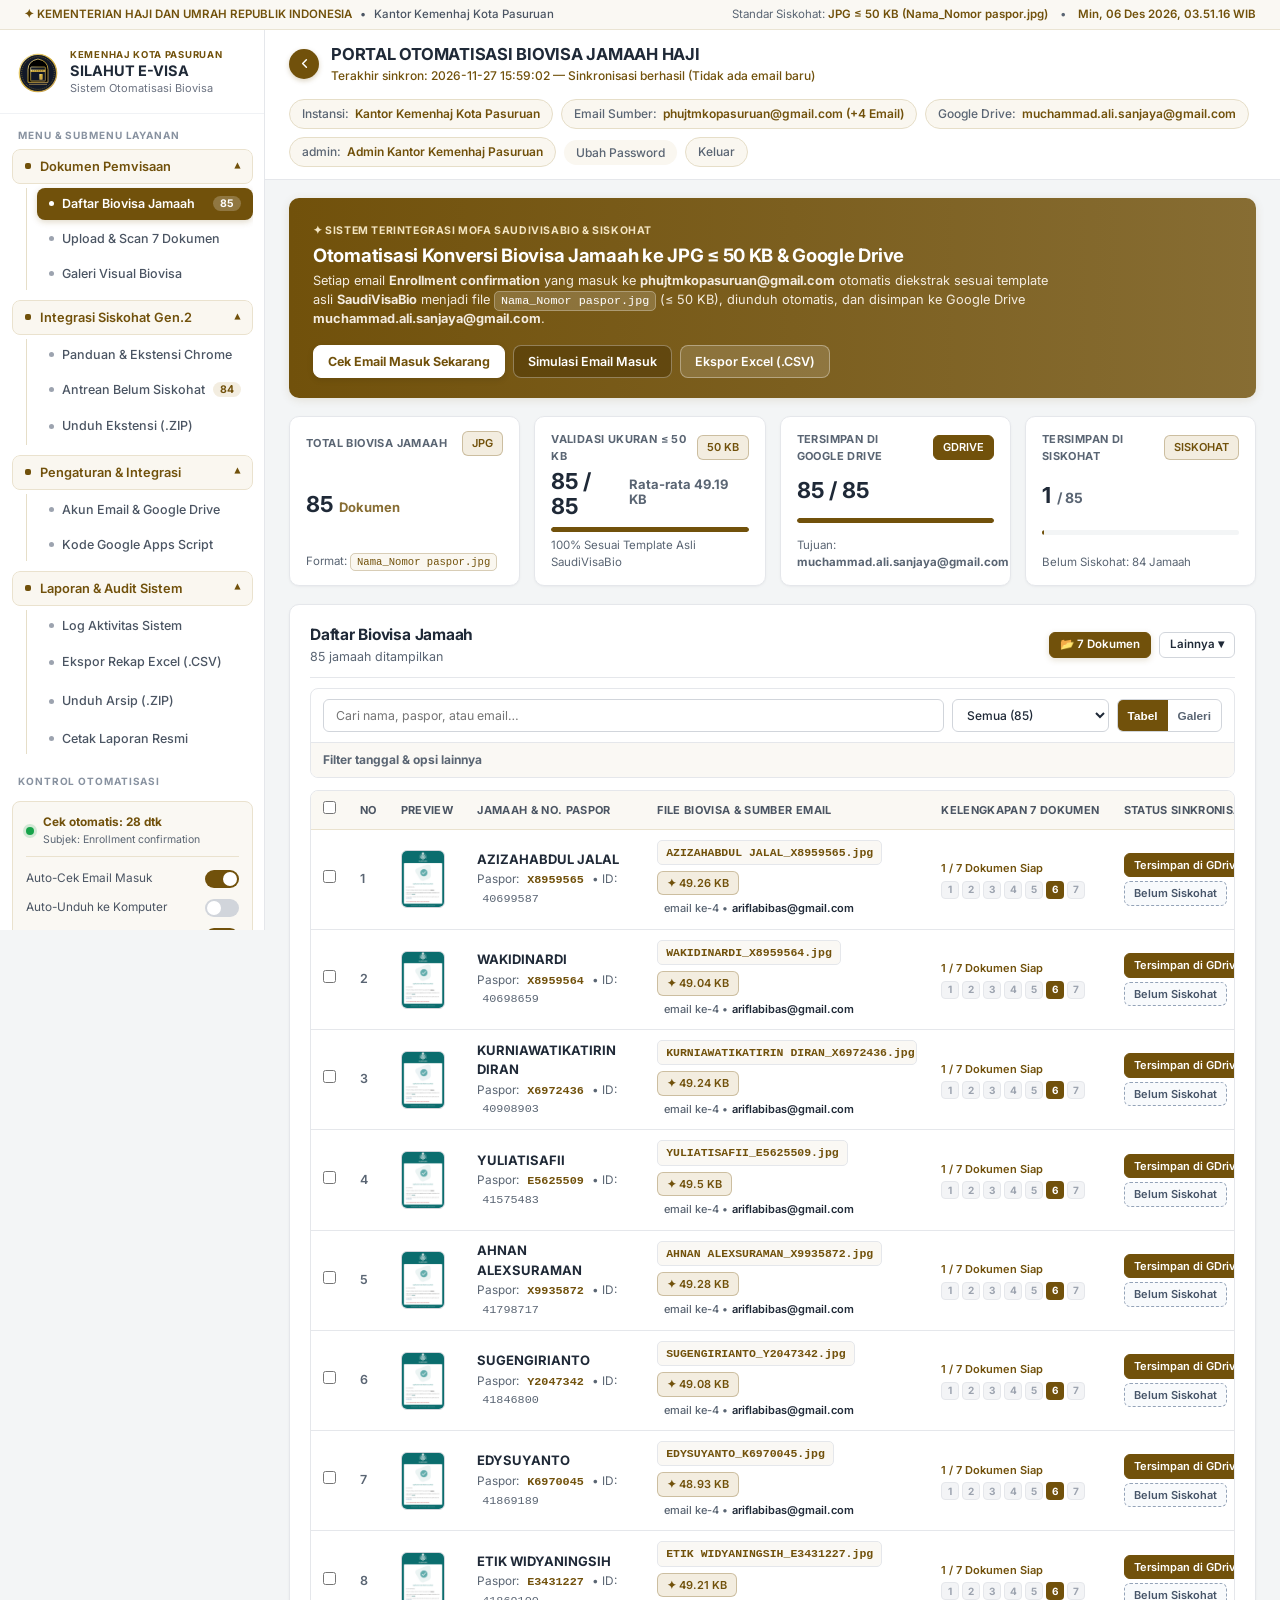
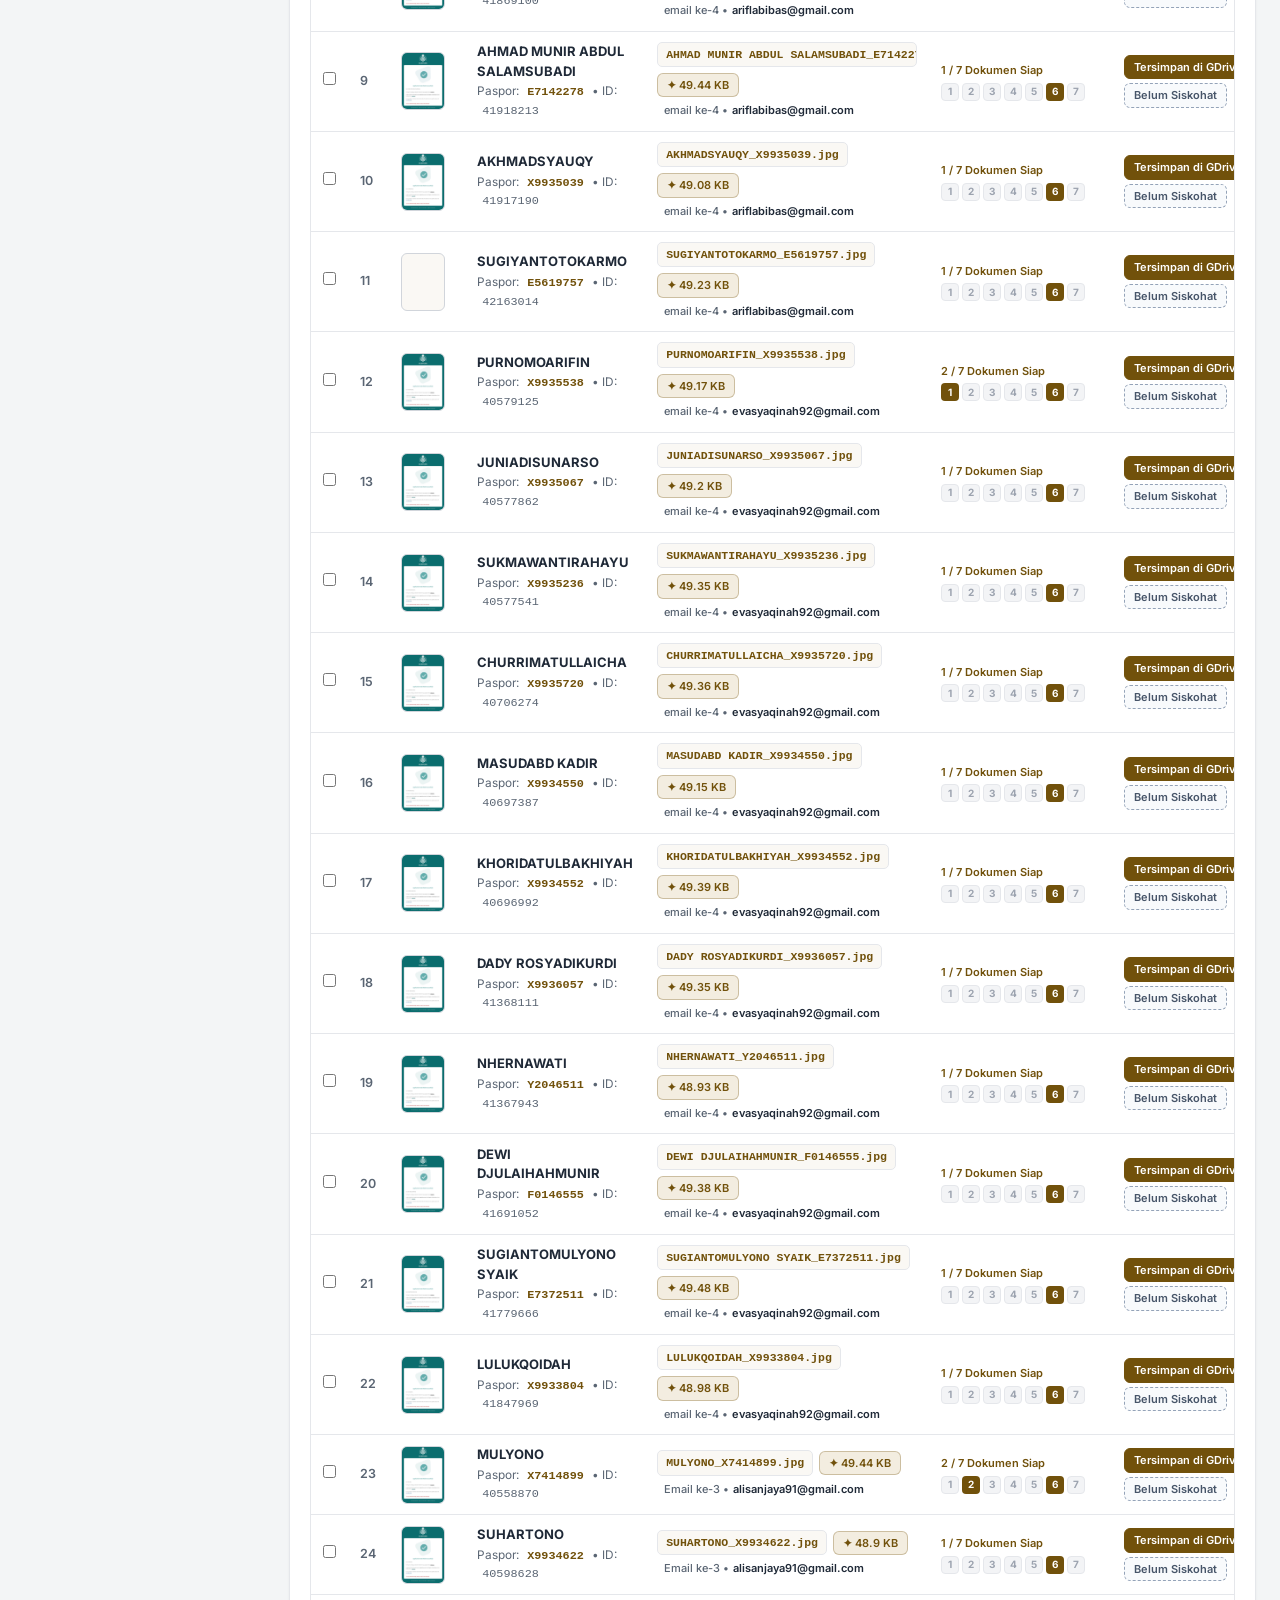
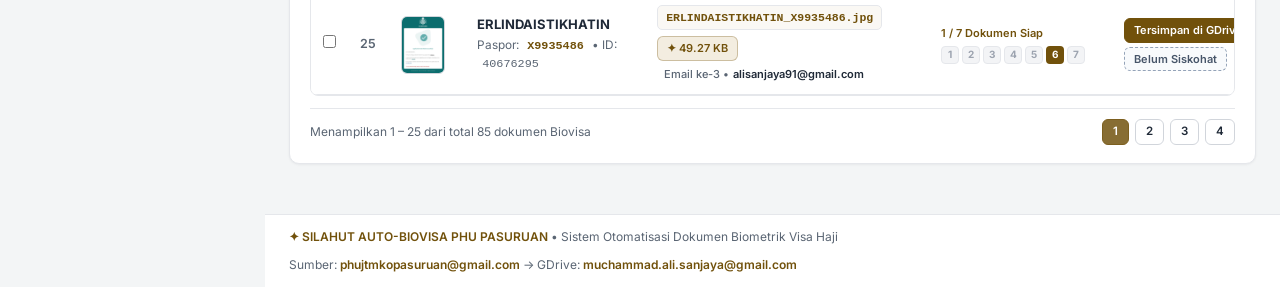
==== commit 48112447: "Update tampilan identik, data Biovisa & Auto-Siskohat GitHub Pages" ====
--- a/docs/index.html
+++ b/docs/index.html
@@ -3693,6 +3693,37 @@
                 const fn = u.searchParams.get('file') || '';
                 const cat = u.searchParams.get('cat') || 'biovisa';
                 if (fn) {
+                    img.dataset.ghFile = fn;
+                    img.dataset.ghCat = cat;
+                    if (!img.dataset.ghFallbackBound) {
+                        img.dataset.ghFallbackBound = '1';
+                        img.addEventListener('error', async function() {
+                            const fName = img.dataset.ghFile || '';
+                            const cKey = (img.dataset.ghCat || 'biovisa').toLowerCase();
+                            if (!fName || img.dataset.ghRenderedFallback === fName) return;
+                            img.dataset.ghRenderedFallback = fName;
+                            const rec = (ghRecords || []).find(r => r && (r.filename === fName || (r.paspor && fName.includes(r.paspor))));
+                            if (cKey === 'biovisa' && rec) {
+                                try {
+                                    const rendered = await renderBiovisaCanvas50KB({
+                                        nama: rec.nama,
+                                        paspor: rec.paspor,
+                                        enrollment_id: rec.enrollment_id,
+                                        enrollment_time: rec.enrollment_time
+                                    });
+                                    if (rendered && rendered.dataUrl) {
+                                        ghImages[fName] = rendered.dataUrl;
+                                        img.src = rendered.dataUrl;
+                                        return;
+                                    }
+                                } catch (e) {}
+                            }
+                            if (rec && typeof window.__fetchGDriveDocDataUrl === 'function') {
+                                const gUrl = await window.__fetchGDriveDocDataUrl(rec.id, cKey);
+                                if (gUrl) img.src = gUrl;
+                            }
+                        });
+                    }
                     img.src = window.__resolveBiovisaImgUrl(fn, false, cat);
                 }
             } catch (e) {}
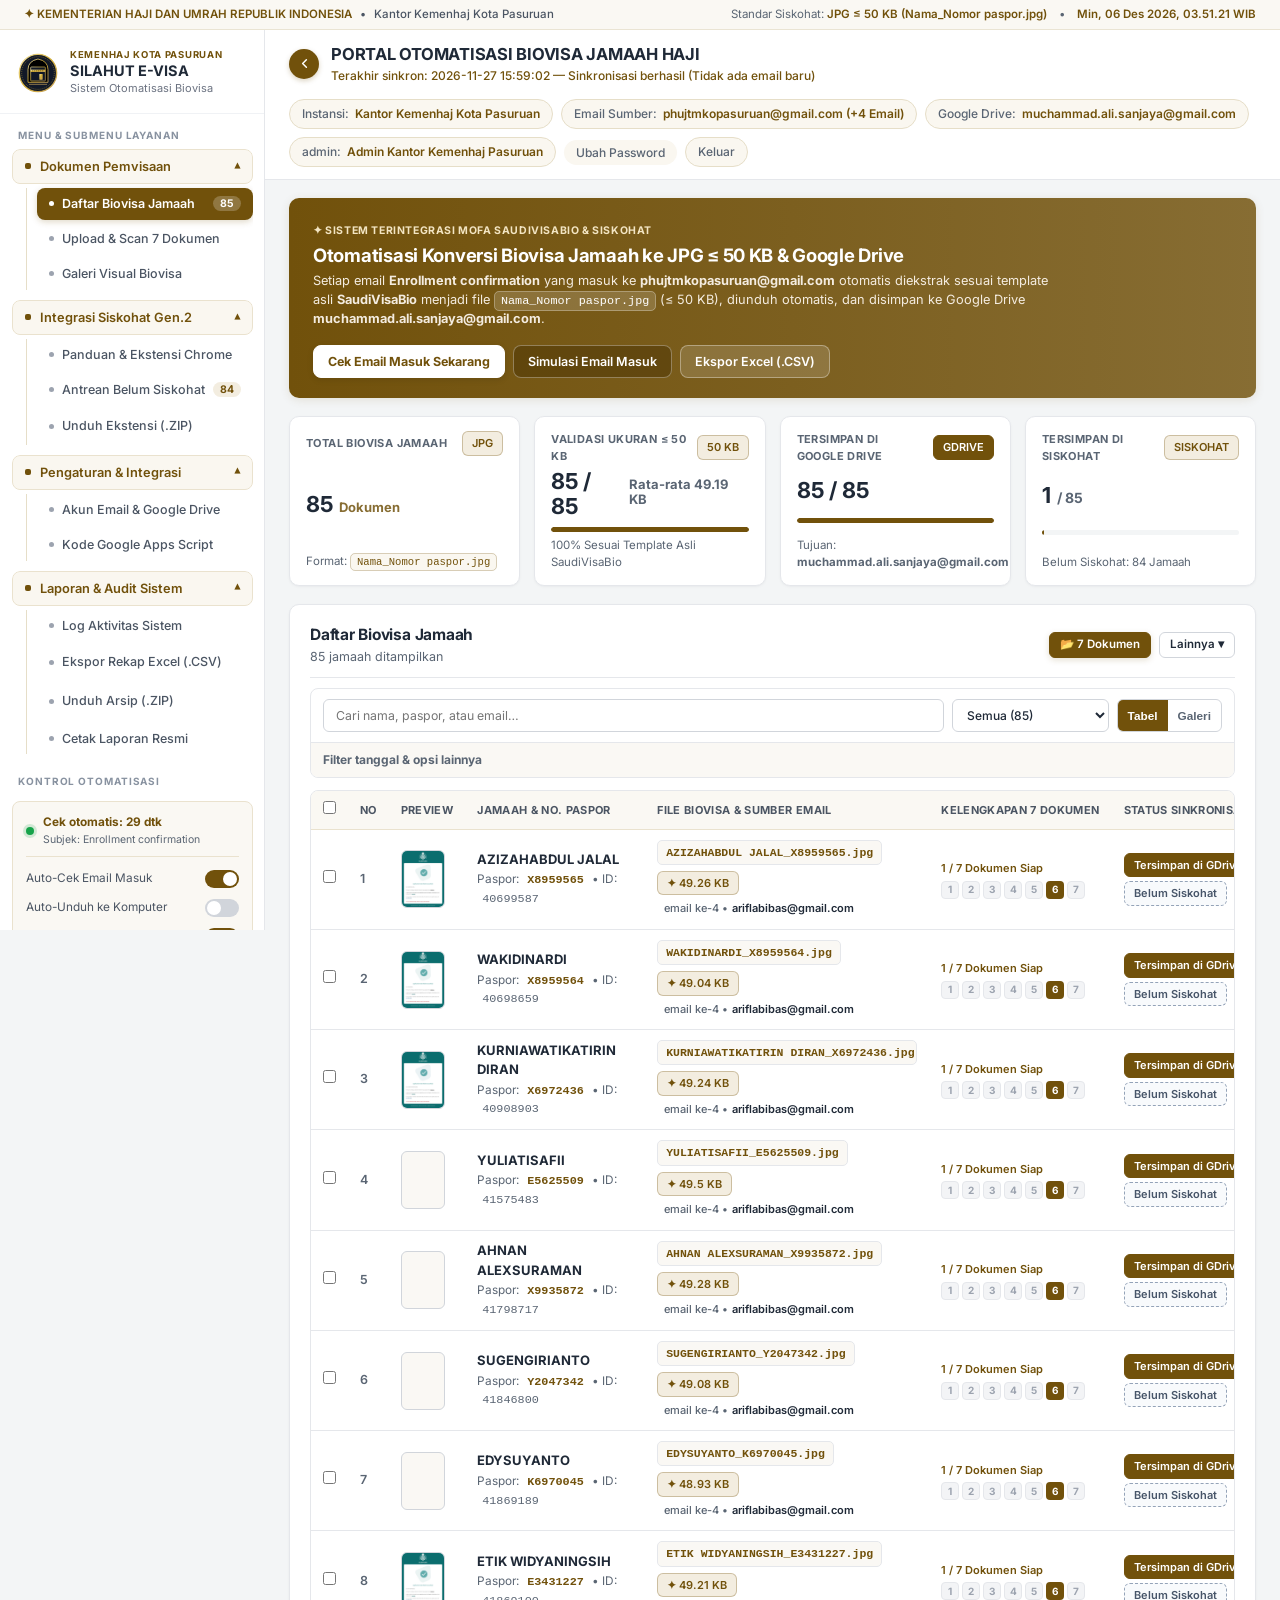
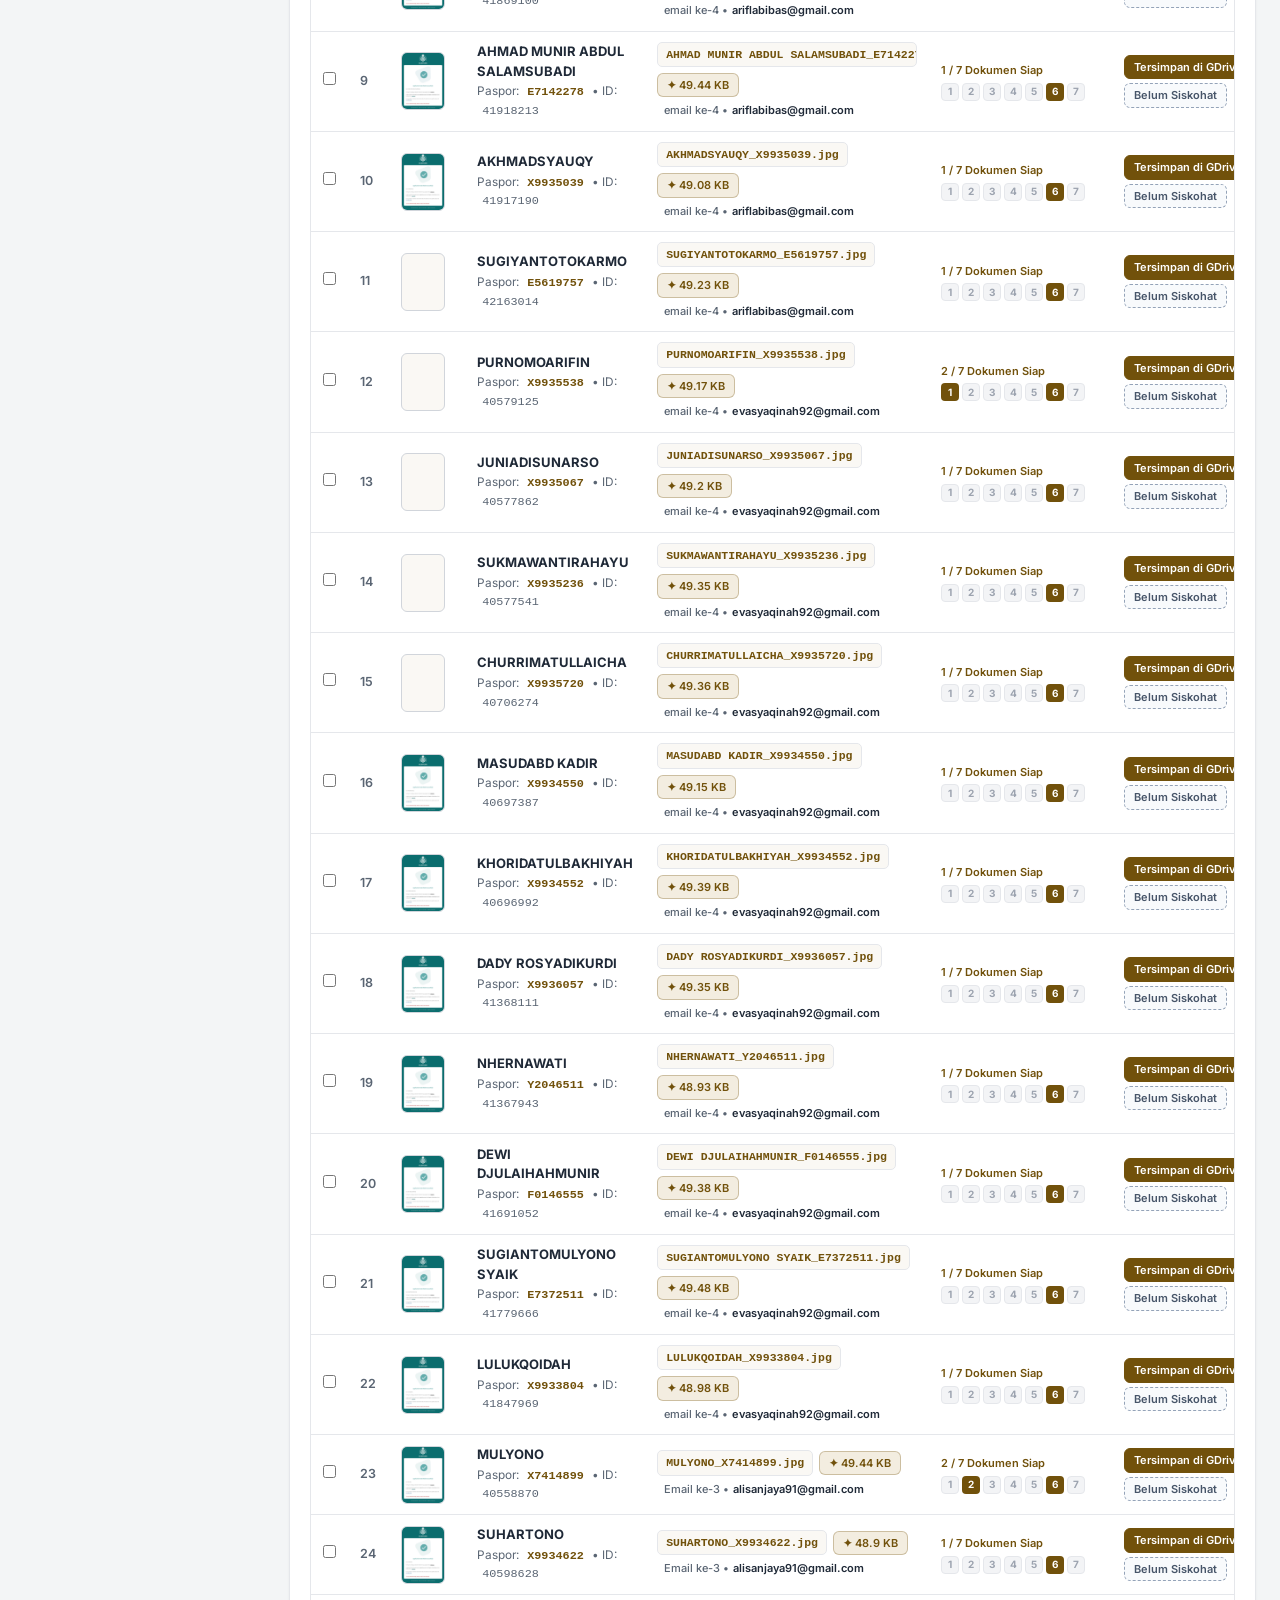
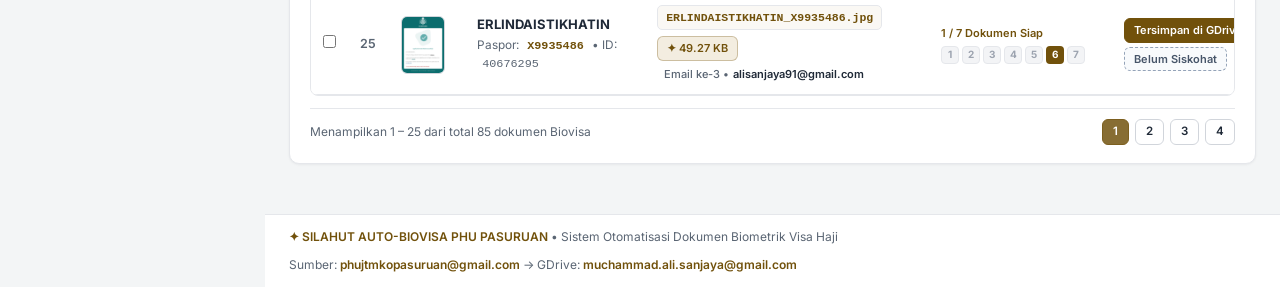
==== commit 3150b47b: "Update tampilan identik, data Biovisa & Auto-Siskohat GitHub Pages" ====
--- a/docs/index.html
+++ b/docs/index.html
@@ -2735,7 +2735,8 @@
         "context": []
     }
 ];
-    const INITIAL_TENANTS  = {"kemenhaj-pasuruankab":{"slug":"kemenhaj-pasuruankab","nama":"Kementerian Haji dan Umrah Kabupaten Pasuruan","settings":{"source_email":"phujtmkabpasuruan@gmail.com","target_gdrive_email":"phujtmkabpasuruan@gmail.com","email_subject_filter":"Enrollment confirmation","connection_mode":"gas","imap_app_password":"","gas_gmail_webapp_url":"","source_accounts":[{"id":"acc_primary","label":"Email Utama Instansi","email":"phujtmkabpasuruan@gmail.com","mode":"gas","gas_url":"","imap_password":"","enabled":true}],"gas_gdrive_webapp_url":"","gdrive_folder_name":"Dokumen_Paspor_Kab_Pasuruan_2026","gdrive_folder_id":"","auto_sync_enabled":true,"auto_sync_interval_sec":30,"auto_download_browser":true,"auto_upload_gdrive":true,"process_mode":"both","target_min_kb":42,"target_max_kb":49.5,"strict_50kb_padding":true,"filename_pattern":"{NAMA}_{PASPOR}","uppercase_filename":true,"last_sync_at":"2026-11-27 16:12:23","last_sync_status":"Gagal: [phujtmkabpasuruan@gmail.com] URL Web App Google Apps Script belum diisi."},"records":[],"jamaah":[],"logs":[{"id":"log_6b09495983afa","time":"2026-11-27 16:12:23","type":"error","message":"[phujtmkabpasuruan@gmail.com] URL Web App Google Apps Script belum diisi.","context":[]},{"id":"log_6b09493a7c75e","time":"2026-11-27 16:11:22","type":"info","message":"Login: KD1322 (admin)","context":[]},{"id":"log_6b094389cd271","time":"2026-11-27 15:51:19","type":"error","message":"[phujtmkabpasuruan@gmail.com] URL Web App Google Apps Script belum diisi.","context":[]},{"id":"log_6b093dbb21e44","time":"2026-11-27 15:46:35","type":"info","message":"Login: KD1322 (admin)","context":[]}]},"phu-pasuruan":{"slug":"phu-pasuruan","nama":"Kantor Kemenhaj Kota Pasuruan","settings":{"source_email":"phujtmkopasuruan@gmail.com","target_gdrive_email":"muchammad.ali.sanjaya@gmail.com","email_subject_filter":"Enrollment confirmation","connection_mode":"gas","imap_app_password":"","gas_gmail_webapp_url":"https://script.google.com/macros/s/AKfycbyIx8j5qKxn3Swo0PkWhy-H7LXjHgINC4oerr193ZJLuLnZgTcfRYV5EQ0IQlC4TGHU/exec","source_accounts":[{"id":"acc_primary","label":"Email Utama Kemenhaj Pasuruan","email":"phujtmkopasuruan@gmail.com","mode":"gas","gas_url":"https://script.google.com/macros/s/AKfycbyIx8j5qKxn3Swo0PkWhy-H7LXjHgINC4oerr193ZJLuLnZgTcfRYV5EQ0IQlC4TGHU/exec","imap_password":"","enabled":true},{"id":"acc_1795578104984_2","label":"Email ke-2","email":"boynikma@gmail.com","mode":"gas","gas_url":"https://script.google.com/macros/s/AKfycbwAWmfaqD5OHe41B11WIg5tVM0Ug93dU3NOF-uVrcsFFEXECf8_KqALFRdjqf0oUFWP/exec","imap_password":"","enabled":true},{"id":"acc_1795590464457_3","label":"Email ke-3","email":"alisanjaya91@gmail.com","mode":"gas","gas_url":"https://script.google.com/macros/s/AKfycbyEINpaOWQbtadL4afb4V3O73MuHvBYxQSW7kqeU4P9391lGGijPZv2rjPvooykvRdn/exec","imap_password":"","enabled":true},{"id":"acc_1795659702484_4","label":"email ke-4","email":"evasyaqinah92@gmail.com","mode":"gas","gas_url":"https://script.google.com/macros/s/AKfycbxQeIQrDf5p5jTGqsjsCzK4l6Dm4Vc0TLoSYB6Y0Pe5oclo2bDSdJyJd9bPZzPJGFtI/exec","imap_password":"","enabled":true},{"id":"acc_1795762666874_5","label":"email ke-5","email":"ariflabibas@gmail.com","mode":"gas","gas_url":"https://script.google.com/macros/s/AKfycbwc8uCtjS7lbvMiAMY8DZuJPyNXZEkjcqQ61e1pUTMKe3-JjoJuYgvo7mKHdUj2UB6e/exec","imap_password":"","enabled":true}],"gas_gdrive_webapp_url":"https://script.google.com/macros/s/AKfycbzyOpflleU5yXKJe7AU8q-zR3l08y7MItBeBCjNWQvPeghD5m9J_t-FPrS1kapaLFQv/exec","gdrive_folder_name":"Biovisa_Jamaah_PHU_Pasuruan","gdrive_folder_id":"","auto_sync_enabled":true,"auto_sync_interval_sec":30,"auto_download_browser":false,"auto_upload_gdrive":true,"process_mode":"both","target_min_kb":42,"target_max_kb":49.5,"strict_50kb_padding":true,"filename_pattern":"{NAMA}_{PASPOR}","uppercase_filename":true,"last_sync_at":"2026-11-27 15:59:02","last_sync_status":"Sinkronisasi berhasil (Tidak ada email baru)"},"records":[{"id":"bv_c7d88e7519","message_id":"1a060777727af547","nama":"AZIZAHABDUL JALAL","paspor":"X8959565","enrollment_id":"40699587","enrollment_time":"2026-09-02 04:53:52","filename":"AZIZAHABDUL JALAL_X8959565.jpg","size_bytes":50444,"size_kb":49.26,"source_type":"saudivisabio_email","subject":"Enrollment confirmation","from_email":"Mofa <MofaBioApp@mofa.gov.sa>","to_email":"ariflabibas@gmail.com","source_account_email":"ariflabibas@gmail.com","source_account_label":"email ke-4","email_date":"02 Sep 2026, 11:53:55 WIB","body_excerpt":"Application Submitted Successfully \nApplication Submitted Successfully \n\nDear AZIZAHABDUL JALAL، \n\nThank you for enrolling your biometric information for your passport \nnumber: X8959565 . \n\non 2026-09-02 04:53:52 as part of your visa application process to the \nKingdom of Saudi Arabia. and Your Enrollment Id is : 40699587 .\nFor any questions on submission of your biometric data or the status of \nyour visa application, please visit www.mofa.gov.sa \n\n*This is an automated message, please do not re","processed_at":"2026-11-27 13:59:59","gdrive_uploaded":true,"gdrive_file_id":"167MvQlfYAlQZemNaT6dimUi23ag5VDlR","gdrive_url":"https://drive.google.com/file/d/167MvQlfYAlQZemNaT6dimUi23ag5VDlR/view?usp=drivesdk","gdrive_target_email":"muchammad.ali.sanjaya@gmail.com","gdrive_error":"","all_message_ids":["1a060777727af547"],"lembaga_slug":"phu-pasuruan","lembaga_nama":"Kantor Kemenhaj Kota Pasuruan","seven_docs":{"available_count":1,"total_slots":7,"docs":{"paspor":{"exists":false,"num":1,"key":"paspor","short":"Paspor","label":"1. Scan Halaman Pertama Paspor","filename":"","rel_url":"","size_kb":0},"endorsement":{"exists":false,"num":2,"key":"endorsement","short":"Endorsement","label":"2. Scan/Upload Halaman Endorsement","filename":"","rel_url":"","size_kb":0},"vaksin":{"exists":false,"num":3,"key":"vaksin","short":"Vaksin","label":"3. Scan/Upload Keterangan Vaksin Meningitis *","filename":"","rel_url":"","size_kb":0},"kitas":{"exists":false,"num":4,"key":"kitas","short":"KITAS","label":"4. Scan/Upload Keterangan KITAS","filename":"","rel_url":"","size_kb":0},"pendukung":{"exists":false,"num":5,"key":"pendukung","short":"Pendukung","label":"5. Scan/Upload Dokumen Pendukung","filename":"","rel_url":"","size_kb":0},"biovisa":{"exists":true,"num":6,"key":"biovisa","short":"Biovisa","label":"6. Scan/Upload Biovisa (jpeg)","filename":"AZIZAHABDUL JALAL_X8959565.jpg","rel_url":"storage/lembaga/phu-pasuruan/biovisa/AZIZAHABDUL%20JALAL_X8959565.jpg","size_kb":49.26},"foto":{"exists":false,"num":7,"key":"foto","short":"Foto","label":"7. Scan/Upload Foto Terbaru","filename":"","rel_url":"","size_kb":0}}}},{"id":"bv_b4b879845f","message_id":"1a0605412eb4b96b","nama":"WAKIDINARDI","paspor":"X8959564","enrollment_id":"40698659","enrollment_time":"2026-09-02 04:15:12","filename":"WAKIDINARDI_X8959564.jpg","size_bytes":50218,"size_kb":49.04,"source_type":"saudivisabio_email","subject":"Enrollment confirmation","from_email":"Mofa <MofaBioApp@mofa.gov.sa>","to_email":"ariflabibas@gmail.com","source_account_email":"ariflabibas@gmail.com","source_account_label":"email ke-4","email_date":"02 Sep 2026, 11:15:15 WIB","body_excerpt":"Application Submitted Successfully \nApplication Submitted Successfully \n\nDear WAKIDINARDI، \n\nThank you for enrolling your biometric information for your passport \nnumber: X8959564 . \n\non 2026-09-02 04:15:12 as part of your visa application process to the \nKingdom of Saudi Arabia. and Your Enrollment Id is : 40698659 .\nFor any questions on submission of your biometric data or the status of \nyour visa application, please visit www.mofa.gov.sa \n\n*This is an automated message, please do not reply to","processed_at":"2026-11-27 13:59:54","gdrive_uploaded":true,"gdrive_file_id":"1Dw99xH2ZrynFcr3ON3ehEkOUEzjc6gdb","gdrive_url":"https://drive.google.com/file/d/1Dw99xH2ZrynFcr3ON3ehEkOUEzjc6gdb/view?usp=drivesdk","gdrive_target_email":"muchammad.ali.sanjaya@gmail.com","gdrive_error":"","all_message_ids":["1a0605412eb4b96b"],"lembaga_slug":"phu-pasuruan","lembaga_nama":"Kantor Kemenhaj Kota Pasuruan","seven_docs":{"available_count":1,"total_slots":7,"docs":{"paspor":{"exists":false,"num":1,"key":"paspor","short":"Paspor","label":"1. Scan Halaman Pertama Paspor","filename":"","rel_url":"","size_kb":0},"endorsement":{"exists":false,"num":2,"key":"endorsement","short":"Endorsement","label":"2. Scan/Upload Halaman Endorsement","filename":"","rel_url":"","size_kb":0},"vaksin":{"exists":false,"num":3,"key":"vaksin","short":"Vaksin","label":"3. Scan/Upload Keterangan Vaksin Meningitis *","filename":"","rel_url":"","size_kb":0},"kitas":{"exists":false,"num":4,"key":"kitas","short":"KITAS","label":"4. Scan/Upload Keterangan KITAS","filename":"","rel_url":"","size_kb":0},"pendukung":{"exists":false,"num":5,"key":"pendukung","short":"Pendukung","label":"5. Scan/Upload Dokumen Pendukung","filename":"","rel_url":"","size_kb":0},"biovisa":{"exists":true,"num":6,"key":"biovisa","short":"Biovisa","label":"6. Scan/Upload Biovisa (jpeg)","filename":"WAKIDINARDI_X8959564.jpg","rel_url":"storage/lembaga/phu-pasuruan/biovisa/WAKIDINARDI_X8959564.jpg","size_kb":49.04},"foto":{"exists":false,"num":7,"key":"foto","short":"Foto","label":"7. Scan/Upload Foto Terbaru","filename":"","rel_url":"","size_kb":0}}}},{"id":"bv_a11582bfc3","message_id":"1a0a3d66154d438e","nama":"KURNIAWATIKATIRIN DIRAN","paspor":"X6972436","enrollment_id":"40908903","enrollment_time":"2026-09-15 06:52:05","filename":"KURNIAWATIKATIRIN DIRAN_X6972436.jpg","size_bytes":50425,"size_kb":49.24,"source_type":"saudivisabio_email","subject":"Enrollment confirmation","from_email":"Mofa <MofaBioApp@mofa.gov.sa>","to_email":"ariflabibas@gmail.com","source_account_email":"ariflabibas@gmail.com","source_account_label":"email ke-4","email_date":"15 Sep 2026, 13:52:08 WIB","body_excerpt":"Application Submitted Successfully \nApplication Submitted Successfully \n\nDear KURNIAWATIKATIRIN DIRAN، \n\nThank you for enrolling your biometric information for your passport \nnumber: X6972436 . \n\non 2026-09-15 06:52:05 as part of your visa application process to the \nKingdom of Saudi Arabia. and Your Enrollment Id is : 40908903 .\nFor any questions on submission of your biometric data or the status of \nyour visa application, please visit www.mofa.gov.sa \n\n*This is an automated message, please do ","processed_at":"2026-11-27 13:59:51","gdrive_uploaded":true,"gdrive_file_id":"1oLg6z1voP3UqBpRHzg1-CVIaLOPyRBkO","gdrive_url":"https://drive.google.com/file/d/1oLg6z1voP3UqBpRHzg1-CVIaLOPyRBkO/view?usp=drivesdk","gdrive_target_email":"muchammad.ali.sanjaya@gmail.com","gdrive_error":"","all_message_ids":["1a0a3d66154d438e"],"lembaga_slug":"phu-pasuruan","lembaga_nama":"Kantor Kemenhaj Kota Pasuruan","seven_docs":{"available_count":1,"total_slots":7,"docs":{"paspor":{"exists":false,"num":1,"key":"paspor","short":"Paspor","label":"1. Scan Halaman Pertama Paspor","filename":"","rel_url":"","size_kb":0},"endorsement":{"exists":false,"num":2,"key":"endorsement","short":"Endorsement","label":"2. Scan/Upload Halaman Endorsement","filename":"","rel_url":"","size_kb":0},"vaksin":{"exists":false,"num":3,"key":"vaksin","short":"Vaksin","label":"3. Scan/Upload Keterangan Vaksin Meningitis *","filename":"","rel_url":"","size_kb":0},"kitas":{"exists":false,"num":4,"key":"kitas","short":"KITAS","label":"4. Scan/Upload Keterangan KITAS","filename":"","rel_url":"","size_kb":0},"pendukung":{"exists":false,"num":5,"key":"pendukung","short":"Pendukung","label":"5. Scan/Upload Dokumen Pendukung","filename":"","rel_url":"","size_kb":0},"biovisa":{"exists":true,"num":6,"key":"biovisa","short":"Biovisa","label":"6. Scan/Upload Biovisa (jpeg)","filename":"KURNIAWATIKATIRIN DIRAN_X6972436.jpg","rel_url":"storage/lembaga/phu-pasuruan/biovisa/KURNIAWATIKATIRIN%20DIRAN_X6972436.jpg","size_kb":49.24},"foto":{"exists":false,"num":7,"key":"foto","short":"Foto","label":"7. Scan/Upload Foto Terbaru","filename":"","rel_url":"","size_kb":0}}}},{"id":"bv_25ed7a3867","message_id":"1a15c0a64c33d0c7","nama":"YULIATISAFII","paspor":"E5625509","enrollment_id":"41575483","enrollment_time":"2026-10-21 01:19:01","filename":"YULIATISAFII_E5625509.jpg","size_bytes":50688,"size_kb":49.5,"source_type":"saudivisabio_email","subject":"Enrollment confirmation","from_email":"Mofa <MofaBioApp@mofa.gov.sa>","to_email":"ariflabibas@gmail.com","source_account_email":"ariflabibas@gmail.com","source_account_label":"email ke-4","email_date":"21 Oct 2026, 08:19:05 WIB","body_excerpt":"Application Submitted Successfully \nApplication Submitted Successfully \n\nDear YULIATISAFII، \n\nThank you for enrolling your biometric information for your passport \nnumber: E5625509 . \n\non 2026-10-21 01:19:01 as part of your visa application process to the \nKingdom of Saudi Arabia. and Your Enrollment Id is : 41575483 .\nFor any questions on submission of your biometric data or the status of \nyour visa application, please visit www.mofa.gov.sa \n\n*This is an automated message, please do not reply t","processed_at":"2026-11-27 13:59:47","gdrive_uploaded":true,"gdrive_file_id":"1PwuGvidUTjE2CbIlszXO4LC-P6_tg2WO","gdrive_url":"https://drive.google.com/file/d/1PwuGvidUTjE2CbIlszXO4LC-P6_tg2WO/view?usp=drivesdk","gdrive_target_email":"muchammad.ali.sanjaya@gmail.com","gdrive_error":"","all_message_ids":["1a15c0a64c33d0c7"],"lembaga_slug":"phu-pasuruan","lembaga_nama":"Kantor Kemenhaj Kota Pasuruan","seven_docs":{"available_count":1,"total_slots":7,"docs":{"paspor":{"exists":false,"num":1,"key":"paspor","short":"Paspor","label":"1. Scan Halaman Pertama Paspor","filename":"","rel_url":"","size_kb":0},"endorsement":{"exists":false,"num":2,"key":"endorsement","short":"Endorsement","label":"2. Scan/Upload Halaman Endorsement","filename":"","rel_url":"","size_kb":0},"vaksin":{"exists":false,"num":3,"key":"vaksin","short":"Vaksin","label":"3. Scan/Upload Keterangan Vaksin Meningitis *","filename":"","rel_url":"","size_kb":0},"kitas":{"exists":false,"num":4,"key":"kitas","short":"KITAS","label":"4. Scan/Upload Keterangan KITAS","filename":"","rel_url":"","size_kb":0},"pendukung":{"exists":false,"num":5,"key":"pendukung","short":"Pendukung","label":"5. Scan/Upload Dokumen Pendukung","filename":"","rel_url":"","size_kb":0},"biovisa":{"exists":true,"num":6,"key":"biovisa","short":"Biovisa","label":"6. Scan/Upload Biovisa (jpeg)","filename":"YULIATISAFII_E5625509.jpg","rel_url":"storage/lembaga/phu-pasuruan/biovisa/YULIATISAFII_E5625509.jpg","size_kb":49.5},"foto":{"exists":false,"num":7,"key":"foto","short":"Foto","label":"7. Scan/Upload Foto Terbaru","filename":"","rel_url":"","size_kb":0}}}},{"id":"bv_8145fd3db9","message_id":"1a19f644358c1bd1","nama":"AHNAN ALEXSURAMAN","paspor":"X9935872","enrollment_id":"41798717","enrollment_time":"2026-11-03 03:11:44","filename":"AHNAN ALEXSURAMAN_X9935872.jpg","size_bytes":50466,"size_kb":49.28,"source_type":"saudivisabio_email","subject":"Enrollment confirmation","from_email":"Mofa <MofaBioApp@mofa.gov.sa>","to_email":"ariflabibas@gmail.com","source_account_email":"ariflabibas@gmail.com","source_account_label":"email ke-4","email_date":"03 Nov 2026, 10:11:47 WIB","body_excerpt":"Application Submitted Successfully \nApplication Submitted Successfully \n\nDear AHNAN ALEXSURAMAN، \n\nThank you for enrolling your biometric information for your passport \nnumber: X9935872 . \n\non 2026-11-03 03:11:44 as part of your visa application process to the \nKingdom of Saudi Arabia. and Your Enrollment Id is : 41798717 .\nFor any questions on submission of your biometric data or the status of \nyour visa application, please visit www.mofa.gov.sa \n\n*This is an automated message, please do not re","processed_at":"2026-11-27 13:59:42","gdrive_uploaded":true,"gdrive_file_id":"1OxWYrWMLb1-HIji4Oa4TFCUE6Jtzz5yc","gdrive_url":"https://drive.google.com/file/d/1OxWYrWMLb1-HIji4Oa4TFCUE6Jtzz5yc/view?usp=drivesdk","gdrive_target_email":"muchammad.ali.sanjaya@gmail.com","gdrive_error":"","all_message_ids":["1a19f644358c1bd1"],"lembaga_slug":"phu-pasuruan","lembaga_nama":"Kantor Kemenhaj Kota Pasuruan","seven_docs":{"available_count":1,"total_slots":7,"docs":{"paspor":{"exists":false,"num":1,"key":"paspor","short":"Paspor","label":"1. Scan Halaman Pertama Paspor","filename":"","rel_url":"","size_kb":0},"endorsement":{"exists":false,"num":2,"key":"endorsement","short":"Endorsement","label":"2. Scan/Upload Halaman Endorsement","filename":"","rel_url":"","size_kb":0},"vaksin":{"exists":false,"num":3,"key":"vaksin","short":"Vaksin","label":"3. Scan/Upload Keterangan Vaksin Meningitis *","filename":"","rel_url":"","size_kb":0},"kitas":{"exists":false,"num":4,"key":"kitas","short":"KITAS","label":"4. Scan/Upload Keterangan KITAS","filename":"","rel_url":"","size_kb":0},"pendukung":{"exists":false,"num":5,"key":"pendukung","short":"Pendukung","label":"5. Scan/Upload Dokumen Pendukung","filename":"","rel_url":"","size_kb":0},"biovisa":{"exists":true,"num":6,"key":"biovisa","short":"Biovisa","label":"6. Scan/Upload Biovisa (jpeg)","filename":"AHNAN ALEXSURAMAN_X9935872.jpg","rel_url":"storage/lembaga/phu-pasuruan/biovisa/AHNAN%20ALEXSURAMAN_X9935872.jpg","size_kb":49.28},"foto":{"exists":false,"num":7,"key":"foto","short":"Foto","label":"7. Scan/Upload Foto Terbaru","filename":"","rel_url":"","size_kb":0}}}},{"id":"bv_2d452911e7","message_id":"1a1aa659be03e3a2","nama":"SUGENGIRIANTO","paspor":"Y2047342","enrollment_id":"41846800","enrollment_time":"2026-11-05 06:29:00","filename":"SUGENGIRIANTO_Y2047342.jpg","size_bytes":50263,"size_kb":49.08,"source_type":"saudivisabio_email","subject":"Enrollment confirmation","from_email":"Mofa <MofaBioApp@mofa.gov.sa>","to_email":"ariflabibas@gmail.com","source_account_email":"ariflabibas@gmail.com","source_account_label":"email ke-4","email_date":"05 Nov 2026, 13:29:04 WIB","body_excerpt":"Application Submitted Successfully \nApplication Submitted Successfully \n\nDear SUGENGIRIANTO، \n\nThank you for enrolling your biometric information for your passport \nnumber: Y2047342 . \n\non 2026-11-05 06:29:00 as part of your visa application process to the \nKingdom of Saudi Arabia. and Your Enrollment Id is : 41846800 .\nFor any questions on submission of your biometric data or the status of \nyour visa application, please visit www.mofa.gov.sa \n\n*This is an automated message, please do not reply ","processed_at":"2026-11-27 13:59:38","gdrive_uploaded":true,"gdrive_file_id":"1jSBR_oZ4tJFCMaCUwcq7Osf-1jHg2gwD","gdrive_url":"https://drive.google.com/file/d/1jSBR_oZ4tJFCMaCUwcq7Osf-1jHg2gwD/view?usp=drivesdk","gdrive_target_email":"muchammad.ali.sanjaya@gmail.com","gdrive_error":"","all_message_ids":["1a1aa659be03e3a2"],"lembaga_slug":"phu-pasuruan","lembaga_nama":"Kantor Kemenhaj Kota Pasuruan","seven_docs":{"available_count":1,"total_slots":7,"docs":{"paspor":{"exists":false,"num":1,"key":"paspor","short":"Paspor","label":"1. Scan Halaman Pertama Paspor","filename":"","rel_url":"","size_kb":0},"endorsement":{"exists":false,"num":2,"key":"endorsement","short":"Endorsement","label":"2. Scan/Upload Halaman Endorsement","filename":"","rel_url":"","size_kb":0},"vaksin":{"exists":false,"num":3,"key":"vaksin","short":"Vaksin","label":"3. Scan/Upload Keterangan Vaksin Meningitis *","filename":"","rel_url":"","size_kb":0},"kitas":{"exists":false,"num":4,"key":"kitas","short":"KITAS","label":"4. Scan/Upload Keterangan KITAS","filename":"","rel_url":"","size_kb":0},"pendukung":{"exists":false,"num":5,"key":"pendukung","short":"Pendukung","label":"5. Scan/Upload Dokumen Pendukung","filename":"","rel_url":"","size_kb":0},"biovisa":{"exists":true,"num":6,"key":"biovisa","short":"Biovisa","label":"6. Scan/Upload Biovisa (jpeg)","filename":"SUGENGIRIANTO_Y2047342.jpg","rel_url":"storage/lembaga/phu-pasuruan/biovisa/SUGENGIRIANTO_Y2047342.jpg","size_kb":49.08},"foto":{"exists":false,"num":7,"key":"foto","short":"Foto","label":"7. Scan/Upload Foto Terbaru","filename":"","rel_url":"","size_kb":0}}}},{"id":"bv_0c39a1faab","message_id":"1a1aebb6ff3a23de","nama":"EDYSUYANTO","paspor":"K6970045","enrollment_id":"41869189","enrollment_time":"2026-11-06 02:41:15","filename":"EDYSUYANTO_K6970045.jpg","size_bytes":50100,"size_kb":48.93,"source_type":"saudivisabio_email","subject":"Enrollment confirmation","from_email":"Mofa <MofaBioApp@mofa.gov.sa>","to_email":"ariflabibas@gmail.com","source_account_email":"ariflabibas@gmail.com","source_account_label":"email ke-4","email_date":"06 Nov 2026, 09:41:18 WIB","body_excerpt":"Application Submitted Successfully \nApplication Submitted Successfully \n\nDear EDYSUYANTO، \n\nThank you for enrolling your biometric information for your passport \nnumber: K6970045 . \n\non 2026-11-06 02:41:15 as part of your visa application process to the \nKingdom of Saudi Arabia. and Your Enrollment Id is : 41869189 .\nFor any questions on submission of your biometric data or the status of \nyour visa application, please visit www.mofa.gov.sa \n\n*This is an automated message, please do not reply to ","processed_at":"2026-11-27 13:59:32","gdrive_uploaded":true,"gdrive_file_id":"1ZzA7qVnXXDpzitv9Zny3Kdi6oyVfUgHQ","gdrive_url":"https://drive.google.com/file/d/1ZzA7qVnXXDpzitv9Zny3Kdi6oyVfUgHQ/view?usp=drivesdk","gdrive_target_email":"muchammad.ali.sanjaya@gmail.com","gdrive_error":"","all_message_ids":["1a1aebb6ff3a23de"],"lembaga_slug":"phu-pasuruan","lembaga_nama":"Kantor Kemenhaj Kota Pasuruan","seven_docs":{"available_count":1,"total_slots":7,"docs":{"paspor":{"exists":false,"num":1,"key":"paspor","short":"Paspor","label":"1. Scan Halaman Pertama Paspor","filename":"","rel_url":"","size_kb":0},"endorsement":{"exists":false,"num":2,"key":"endorsement","short":"Endorsement","label":"2. Scan/Upload Halaman Endorsement","filename":"","rel_url":"","size_kb":0},"vaksin":{"exists":false,"num":3,"key":"vaksin","short":"Vaksin","label":"3. Scan/Upload Keterangan Vaksin Meningitis *","filename":"","rel_url":"","size_kb":0},"kitas":{"exists":false,"num":4,"key":"kitas","short":"KITAS","label":"4. Scan/Upload Keterangan KITAS","filename":"","rel_url":"","size_kb":0},"pendukung":{"exists":false,"num":5,"key":"pendukung","short":"Pendukung","label":"5. Scan/Upload Dokumen Pendukung","filename":"","rel_url":"","size_kb":0},"biovisa":{"exists":true,"num":6,"key":"biovisa","short":"Biovisa","label":"6. Scan/Upload Biovisa (jpeg)","filename":"EDYSUYANTO_K6970045.jpg","rel_url":"storage/lembaga/phu-pasuruan/biovisa/EDYSUYANTO_K6970045.jpg","size_kb":48.93},"foto":{"exists":false,"num":7,"key":"foto","short":"Foto","label":"7. Scan/Upload Foto Terbaru","filename":"","rel_url":"","size_kb":0}}}},{"id":"bv_87bfc0b0fc","message_id":"1a1aeb2d36754951","nama":"ETIK WIDYANINGSIH","paspor":"E3431227","enrollment_id":"41869100","enrollment_time":"2026-11-06 02:31:51","filename":"ETIK WIDYANINGSIH_E3431227.jpg","size_bytes":50390,"size_kb":49.21,"source_type":"saudivisabio_email","subject":"Enrollment confirmation","from_email":"Mofa <MofaBioApp@mofa.gov.sa>","to_email":"ariflabibas@gmail.com","source_account_email":"ariflabibas@gmail.com","source_account_label":"email ke-4","email_date":"06 Nov 2026, 09:31:55 WIB","body_excerpt":"Application Submitted Successfully \nApplication Submitted Successfully \n\nDear ETIK WIDYANINGSIH، \n\nThank you for enrolling your biometric information for your passport \nnumber: E3431227 . \n\non 2026-11-06 02:31:51 as part of your visa application process to the \nKingdom of Saudi Arabia. and Your Enrollment Id is : 41869100 .\nFor any questions on submission of your biometric data or the status of \nyour visa application, please visit www.mofa.gov.sa \n\n*This is an automated message, please do not re","processed_at":"2026-11-27 13:59:28","gdrive_uploaded":true,"gdrive_file_id":"1i8Z_h66B7igraQkLHbkH6UW9Gse-fbgB","gdrive_url":"https://drive.google.com/file/d/1i8Z_h66B7igraQkLHbkH6UW9Gse-fbgB/view?usp=drivesdk","gdrive_target_email":"muchammad.ali.sanjaya@gmail.com","gdrive_error":"","all_message_ids":["1a1aeb2d36754951"],"lembaga_slug":"phu-pasuruan","lembaga_nama":"Kantor Kemenhaj Kota Pasuruan","seven_docs":{"available_count":1,"total_slots":7,"docs":{"paspor":{"exists":false,"num":1,"key":"paspor","short":"Paspor","label":"1. Scan Halaman Pertama Paspor","filename":"","rel_url":"","size_kb":0},"endorsement":{"exists":false,"num":2,"key":"endorsement","short":"Endorsement","label":"2. Scan/Upload Halaman Endorsement","filename":"","rel_url":"","size_kb":0},"vaksin":{"exists":false,"num":3,"key":"vaksin","short":"Vaksin","label":"3. Scan/Upload Keterangan Vaksin Meningitis *","filename":"","rel_url":"","size_kb":0},"kitas":{"exists":false,"num":4,"key":"kitas","short":"KITAS","label":"4. Scan/Upload Keterangan KITAS","filename":"","rel_url":"","size_kb":0},"pendukung":{"exists":false,"num":5,"key":"pendukung","short":"Pendukung","label":"5. Scan/Upload Dokumen Pendukung","filename":"","rel_url":"","size_kb":0},"biovisa":{"exists":true,"num":6,"key":"biovisa","short":"Biovisa","label":"6. Scan/Upload Biovisa (jpeg)","filename":"ETIK WIDYANINGSIH_E3431227.jpg","rel_url":"storage/lembaga/phu-pasuruan/biovisa/ETIK%20WIDYANINGSIH_E3431227.jpg","size_kb":49.21},"foto":{"exists":false,"num":7,"key":"foto","short":"Foto","label":"7. Scan/Upload Foto Terbaru","filename":"","rel_url":"","size_kb":0}}}},{"id":"bv_5ca5a84f46","message_id":"1a1be51aaa86280e","nama":"AHMAD MUNIR ABDUL SALAMSUBADI","paspor":"E7142278","enrollment_id":"41918213","enrollment_time":"2026-11-09 03:19:39","filename":"AHMAD MUNIR ABDUL SALAMSUBADI_E7142278.jpg","size_bytes":50622,"size_kb":49.44,"source_type":"saudivisabio_email","subject":"Enrollment confirmation","from_email":"Mofa <MofaBioApp@mofa.gov.sa>","to_email":"ariflabibas@gmail.com","source_account_email":"ariflabibas@gmail.com","source_account_label":"email ke-4","email_date":"09 Nov 2026, 10:19:43 WIB","body_excerpt":"Application Submitted Successfully \nApplication Submitted Successfully \n\nDear AHMAD MUNIR ABDUL SALAMSUBADI، \n\nThank you for enrolling your biometric information for your passport \nnumber: E7142278 . \n\non 2026-11-09 03:19:39 as part of your visa application process to the \nKingdom of Saudi Arabia. and Your Enrollment Id is : 41918213 .\nFor any questions on submission of your biometric data or the status of \nyour visa application, please visit www.mofa.gov.sa \n\n*This is an automated message, plea","processed_at":"2026-11-27 13:59:24","gdrive_uploaded":true,"gdrive_file_id":"1xt_hGFKtcj9QOk1vqX2nkKaNT9ZlRvVK","gdrive_url":"https://drive.google.com/file/d/1xt_hGFKtcj9QOk1vqX2nkKaNT9ZlRvVK/view?usp=drivesdk","gdrive_target_email":"muchammad.ali.sanjaya@gmail.com","gdrive_error":"","all_message_ids":["1a1be51aaa86280e"],"lembaga_slug":"phu-pasuruan","lembaga_nama":"Kantor Kemenhaj Kota Pasuruan","seven_docs":{"available_count":1,"total_slots":7,"docs":{"paspor":{"exists":false,"num":1,"key":"paspor","short":"Paspor","label":"1. Scan Halaman Pertama Paspor","filename":"","rel_url":"","size_kb":0},"endorsement":{"exists":false,"num":2,"key":"endorsement","short":"Endorsement","label":"2. Scan/Upload Halaman Endorsement","filename":"","rel_url":"","size_kb":0},"vaksin":{"exists":false,"num":3,"key":"vaksin","short":"Vaksin","label":"3. Scan/Upload Keterangan Vaksin Meningitis *","filename":"","rel_url":"","size_kb":0},"kitas":{"exists":false,"num":4,"key":"kitas","short":"KITAS","label":"4. Scan/Upload Keterangan KITAS","filename":"","rel_url":"","size_kb":0},"pendukung":{"exists":false,"num":5,"key":"pendukung","short":"Pendukung","label":"5. Scan/Upload Dokumen Pendukung","filename":"","rel_url":"","size_kb":0},"biovisa":{"exists":true,"num":6,"key":"biovisa","short":"Biovisa","label":"6. Scan/Upload Biovisa (jpeg)","filename":"AHMAD MUNIR ABDUL SALAMSUBADI_E7142278.jpg","rel_url":"storage/lembaga/phu-pasuruan/biovisa/AHMAD%20MUNIR%20ABDUL%20SALAMSUBADI_E7142278.jpg","size_kb":49.44},"foto":{"exists":false,"num":7,"key":"foto","short":"Foto","label":"7. Scan/Upload Foto Terbaru","filename":"","rel_url":"","size_kb":0}}}},{"id":"bv_77f1c55652","message_id":"1a1be0bb8e19fee5","nama":"AKHMADSYAUQY","paspor":"X9935039","enrollment_id":"41917190","enrollment_time":"2026-11-09 02:03:15","filename":"AKHMADSYAUQY_X9935039.jpg","size_bytes":50261,"size_kb":49.08,"source_type":"saudivisabio_email","subject":"Enrollment confirmation","from_email":"Mofa <MofaBioApp@mofa.gov.sa>","to_email":"ariflabibas@gmail.com","source_account_email":"ariflabibas@gmail.com","source_account_label":"email ke-4","email_date":"09 Nov 2026, 09:03:18 WIB","body_excerpt":"Application Submitted Successfully \nApplication Submitted Successfully \n\nDear AKHMADSYAUQY، \n\nThank you for enrolling your biometric information for your passport \nnumber: X9935039 . \n\non 2026-11-09 02:03:15 as part of your visa application process to the \nKingdom of Saudi Arabia. and Your Enrollment Id is : 41917190 .\nFor any questions on submission of your biometric data or the status of \nyour visa application, please visit www.mofa.gov.sa \n\n*This is an automated message, please do not reply t","processed_at":"2026-11-27 13:59:19","gdrive_uploaded":true,"gdrive_file_id":"1znsZbrLxDRP9vX4KBcGfjZP-0Af1ZaQ4","gdrive_url":"https://drive.google.com/file/d/1znsZbrLxDRP9vX4KBcGfjZP-0Af1ZaQ4/view?usp=drivesdk","gdrive_target_email":"muchammad.ali.sanjaya@gmail.com","gdrive_error":"","all_message_ids":["1a1be0bb8e19fee5"],"lembaga_slug":"phu-pasuruan","lembaga_nama":"Kantor Kemenhaj Kota Pasuruan","seven_docs":{"available_count":1,"total_slots":7,"docs":{"paspor":{"exists":false,"num":1,"key":"paspor","short":"Paspor","label":"1. Scan Halaman Pertama Paspor","filename":"","rel_url":"","size_kb":0},"endorsement":{"exists":false,"num":2,"key":"endorsement","short":"Endorsement","label":"2. Scan/Upload Halaman Endorsement","filename":"","rel_url":"","size_kb":0},"vaksin":{"exists":false,"num":3,"key":"vaksin","short":"Vaksin","label":"3. Scan/Upload Keterangan Vaksin Meningitis *","filename":"","rel_url":"","size_kb":0},"kitas":{"exists":false,"num":4,"key":"kitas","short":"KITAS","label":"4. Scan/Upload Keterangan KITAS","filename":"","rel_url":"","size_kb":0},"pendukung":{"exists":false,"num":5,"key":"pendukung","short":"Pendukung","label":"5. Scan/Upload Dokumen Pendukung","filename":"","rel_url":"","size_kb":0},"biovisa":{"exists":true,"num":6,"key":"biovisa","short":"Biovisa","label":"6. Scan/Upload Biovisa (jpeg)","filename":"AKHMADSYAUQY_X9935039.jpg","rel_url":"storage/lembaga/phu-pasuruan/biovisa/AKHMADSYAUQY_X9935039.jpg","size_kb":49.08},"foto":{"exists":false,"num":7,"key":"foto","short":"Foto","label":"7. Scan/Upload Foto Terbaru","filename":"","rel_url":"","size_kb":0}}}},{"id":"bv_0969fdaaf1","message_id":"1a2102601aae96db","nama":"SUGIYANTOTOKARMO","paspor":"E5619757","enrollment_id":"42163014","enrollment_time":"2026-11-25 00:40:50","filename":"SUGIYANTOTOKARMO_E5619757.jpg","size_bytes":50414,"size_kb":49.23,"source_type":"saudivisabio_email","subject":"Enrollment confirmation","from_email":"Mofa <MofaBioApp@mofa.gov.sa>","to_email":"ariflabibas@gmail.com","source_account_email":"ariflabibas@gmail.com","source_account_label":"email ke-4","email_date":"25 Nov 2026, 07:40:54 WIB","body_excerpt":"Application Submitted Successfully \nApplication Submitted Successfully \n\nDear SUGIYANTOTOKARMO، \n\nThank you for enrolling your biometric information for your passport \nnumber: E5619757 . \n\non 2026-11-25 00:40:50 as part of your visa application process to the \nKingdom of Saudi Arabia. and Your Enrollment Id is : 42163014 .\nFor any questions on submission of your biometric data or the status of \nyour visa application, please visit www.mofa.gov.sa \n\n*This is an automated message, please do not rep","processed_at":"2026-11-27 13:59:14","gdrive_uploaded":true,"gdrive_file_id":"1TTyKTzhHANoeo5BDZf09XBMwWT6maKck","gdrive_url":"https://drive.google.com/file/d/1TTyKTzhHANoeo5BDZf09XBMwWT6maKck/view?usp=drivesdk","gdrive_target_email":"muchammad.ali.sanjaya@gmail.com","gdrive_error":"","all_message_ids":["1a2102601aae96db"],"lembaga_slug":"phu-pasuruan","lembaga_nama":"Kantor Kemenhaj Kota Pasuruan","seven_docs":{"available_count":1,"total_slots":7,"docs":{"paspor":{"exists":false,"num":1,"key":"paspor","short":"Paspor","label":"1. Scan Halaman Pertama Paspor","filename":"","rel_url":"","size_kb":0},"endorsement":{"exists":false,"num":2,"key":"endorsement","short":"Endorsement","label":"2. Scan/Upload Halaman Endorsement","filename":"","rel_url":"","size_kb":0},"vaksin":{"exists":false,"num":3,"key":"vaksin","short":"Vaksin","label":"3. Scan/Upload Keterangan Vaksin Meningitis *","filename":"","rel_url":"","size_kb":0},"kitas":{"exists":false,"num":4,"key":"kitas","short":"KITAS","label":"4. Scan/Upload Keterangan KITAS","filename":"","rel_url":"","size_kb":0},"pendukung":{"exists":false,"num":5,"key":"pendukung","short":"Pendukung","label":"5. Scan/Upload Dokumen Pendukung","filename":"","rel_url":"","size_kb":0},"biovisa":{"exists":true,"num":6,"key":"biovisa","short":"Biovisa","label":"6. Scan/Upload Biovisa (jpeg)","filename":"SUGIYANTOTOKARMO_E5619757.jpg","rel_url":"storage/lembaga/phu-pasuruan/biovisa/SUGIYANTOTOKARMO_E5619757.jpg","size_kb":49.23},"foto":{"exists":false,"num":7,"key":"foto","short":"Foto","label":"7. Scan/Upload Foto Terbaru","filename":"","rel_url":"","size_kb":0}}}},{"id":"bv_fc3801229c","message_id":"1a03c1ccc961dc83","nama":"PURNOMOARIFIN","paspor":"X9935538","enrollment_id":"40579125","enrollment_time":"2026-08-26 03:28:23","filename":"PURNOMOARIFIN_X9935538.jpg","size_bytes":50350,"size_kb":49.17,"source_type":"saudivisabio_email","subject":"Enrollment confirmation","from_email":"Mofa <MofaBioApp@mofa.gov.sa>","to_email":"evasyaqinah92@gmail.com","source_account_email":"evasyaqinah92@gmail.com","source_account_label":"email ke-4","email_date":"26 Aug 2026, 10:28:27 WIB","body_excerpt":"Application Submitted Successfully \nApplication Submitted Successfully \n\nDear PURNOMOARIFIN، \n\nThank you for enrolling your biometric information for your passport \nnumber: X9935538 . \n\non 2026-08-26 03:28:23 as part of your visa application process to the \nKingdom of Saudi Arabia. and Your Enrollment Id is : 40579125 .\nFor any questions on submission of your biometric data or the status of \nyour visa application, please visit www.mofa.gov.sa \n\n*This is an automated message, please do not reply ","processed_at":"2026-11-26 18:24:52","gdrive_uploaded":true,"gdrive_file_id":"1uO36pAEsnhGusvzmxOo365Yy8cxK5NzB","gdrive_url":"https://drive.google.com/file/d/1uO36pAEsnhGusvzmxOo365Yy8cxK5NzB/view?usp=drivesdk","gdrive_target_email":"muchammad.ali.sanjaya@gmail.com","gdrive_error":"","all_message_ids":["1a03c1ccc961dc83"],"lembaga_slug":"phu-pasuruan","lembaga_nama":"Kantor Kemenhaj Kota Pasuruan","seven_docs":{"available_count":2,"total_slots":7,"docs":{"paspor":{"exists":true,"num":1,"key":"paspor","short":"Paspor","label":"1. Scan Halaman Pertama Paspor","filename":"PURNOMOARIFIN_X9935538.jpg","rel_url":"storage/lembaga/phu-pasuruan/dokumen/paspor/PURNOMOARIFIN_X9935538.jpg","size_kb":109.11},"endorsement":{"exists":false,"num":2,"key":"endorsement","short":"Endorsement","label":"2. Scan/Upload Halaman Endorsement","filename":"","rel_url":"","size_kb":0},"vaksin":{"exists":false,"num":3,"key":"vaksin","short":"Vaksin","label":"3. Scan/Upload Keterangan Vaksin Meningitis *","filename":"","rel_url":"","size_kb":0},"kitas":{"exists":false,"num":4,"key":"kitas","short":"KITAS","label":"4. Scan/Upload Keterangan KITAS","filename":"","rel_url":"","size_kb":0},"pendukung":{"exists":false,"num":5,"key":"pendukung","short":"Pendukung","label":"5. Scan/Upload Dokumen Pendukung","filename":"","rel_url":"","size_kb":0},"biovisa":{"exists":true,"num":6,"key":"biovisa","short":"Biovisa","label":"6. Scan/Upload Biovisa (jpeg)","filename":"PURNOMOARIFIN_X9935538.jpg","rel_url":"storage/lembaga/phu-pasuruan/biovisa/PURNOMOARIFIN_X9935538.jpg","size_kb":49.17},"foto":{"exists":false,"num":7,"key":"foto","short":"Foto","label":"7. Scan/Upload Foto Terbaru","filename":"","rel_url":"","size_kb":0}}}},{"id":"bv_7788677e35","message_id":"1a03bc4c9b4116cd","nama":"JUNIADISUNARSO","paspor":"X9935067","enrollment_id":"40577862","enrollment_time":"2026-08-26 01:52:12","filename":"JUNIADISUNARSO_X9935067.jpg","size_bytes":50376,"size_kb":49.2,"source_type":"saudivisabio_email","subject":"Enrollment confirmation","from_email":"Mofa <MofaBioApp@mofa.gov.sa>","to_email":"evasyaqinah92@gmail.com","source_account_email":"evasyaqinah92@gmail.com","source_account_label":"email ke-4","email_date":"26 Aug 2026, 08:52:16 WIB","body_excerpt":"Application Submitted Successfully \nApplication Submitted Successfully \n\nDear JUNIADISUNARSO، \n\nThank you for enrolling your biometric information for your passport \nnumber: X9935067 . \n\non 2026-08-26 01:52:12 as part of your visa application process to the \nKingdom of Saudi Arabia. and Your Enrollment Id is : 40577862 .\nFor any questions on submission of your biometric data or the status of \nyour visa application, please visit www.mofa.gov.sa \n\n*This is an automated message, please do not reply","processed_at":"2026-11-26 18:24:47","gdrive_uploaded":true,"gdrive_file_id":"1MFWwFzFwp1LBtSGCewhQpWy0FiWYh7-t","gdrive_url":"https://drive.google.com/file/d/1MFWwFzFwp1LBtSGCewhQpWy0FiWYh7-t/view?usp=drivesdk","gdrive_target_email":"muchammad.ali.sanjaya@gmail.com","gdrive_error":"","all_message_ids":["1a03bc4c9b4116cd"],"lembaga_slug":"phu-pasuruan","lembaga_nama":"Kantor Kemenhaj Kota Pasuruan","seven_docs":{"available_count":1,"total_slots":7,"docs":{"paspor":{"exists":false,"num":1,"key":"paspor","short":"Paspor","label":"1. Scan Halaman Pertama Paspor","filename":"","rel_url":"","size_kb":0},"endorsement":{"exists":false,"num":2,"key":"endorsement","short":"Endorsement","label":"2. Scan/Upload Halaman Endorsement","filename":"","rel_url":"","size_kb":0},"vaksin":{"exists":false,"num":3,"key":"vaksin","short":"Vaksin","label":"3. Scan/Upload Keterangan Vaksin Meningitis *","filename":"","rel_url":"","size_kb":0},"kitas":{"exists":false,"num":4,"key":"kitas","short":"KITAS","label":"4. Scan/Upload Keterangan KITAS","filename":"","rel_url":"","size_kb":0},"pendukung":{"exists":false,"num":5,"key":"pendukung","short":"Pendukung","label":"5. Scan/Upload Dokumen Pendukung","filename":"","rel_url":"","size_kb":0},"biovisa":{"exists":true,"num":6,"key":"biovisa","short":"Biovisa","label":"6. Scan/Upload Biovisa (jpeg)","filename":"JUNIADISUNARSO_X9935067.jpg","rel_url":"storage/lembaga/phu-pasuruan/biovisa/JUNIADISUNARSO_X9935067.jpg","size_kb":49.2},"foto":{"exists":false,"num":7,"key":"foto","short":"Foto","label":"7. Scan/Upload Foto Terbaru","filename":"","rel_url":"","size_kb":0}}}},{"id":"bv_ed9e17a151","message_id":"1a03baac1b6e531c","nama":"SUKMAWANTIRAHAYU","paspor":"X9935236","enrollment_id":"40577541","enrollment_time":"2026-08-26 01:23:52","filename":"SUKMAWANTIRAHAYU_X9935236.jpg","size_bytes":50538,"size_kb":49.35,"source_type":"saudivisabio_email","subject":"Enrollment confirmation","from_email":"Mofa <MofaBioApp@mofa.gov.sa>","to_email":"evasyaqinah92@gmail.com","source_account_email":"evasyaqinah92@gmail.com","source_account_label":"email ke-4","email_date":"26 Aug 2026, 08:23:55 WIB","body_excerpt":"Application Submitted Successfully \nApplication Submitted Successfully \n\nDear SUKMAWANTIRAHAYU، \n\nThank you for enrolling your biometric information for your passport \nnumber: X9935236 . \n\non 2026-08-26 01:23:52 as part of your visa application process to the \nKingdom of Saudi Arabia. and Your Enrollment Id is : 40577541 .\nFor any questions on submission of your biometric data or the status of \nyour visa application, please visit www.mofa.gov.sa \n\n*This is an automated message, please do not rep","processed_at":"2026-11-26 18:24:42","gdrive_uploaded":true,"gdrive_file_id":"1B6p88MEQQqf88r8awTsLn2iQjdNgTgFy","gdrive_url":"https://drive.google.com/file/d/1B6p88MEQQqf88r8awTsLn2iQjdNgTgFy/view?usp=drivesdk","gdrive_target_email":"muchammad.ali.sanjaya@gmail.com","gdrive_error":"","all_message_ids":["1a03baac1b6e531c"],"lembaga_slug":"phu-pasuruan","lembaga_nama":"Kantor Kemenhaj Kota Pasuruan","seven_docs":{"available_count":1,"total_slots":7,"docs":{"paspor":{"exists":false,"num":1,"key":"paspor","short":"Paspor","label":"1. Scan Halaman Pertama Paspor","filename":"","rel_url":"","size_kb":0},"endorsement":{"exists":false,"num":2,"key":"endorsement","short":"Endorsement","label":"2. Scan/Upload Halaman Endorsement","filename":"","rel_url":"","size_kb":0},"vaksin":{"exists":false,"num":3,"key":"vaksin","short":"Vaksin","label":"3. Scan/Upload Keterangan Vaksin Meningitis *","filename":"","rel_url":"","size_kb":0},"kitas":{"exists":false,"num":4,"key":"kitas","short":"KITAS","label":"4. Scan/Upload Keterangan KITAS","filename":"","rel_url":"","size_kb":0},"pendukung":{"exists":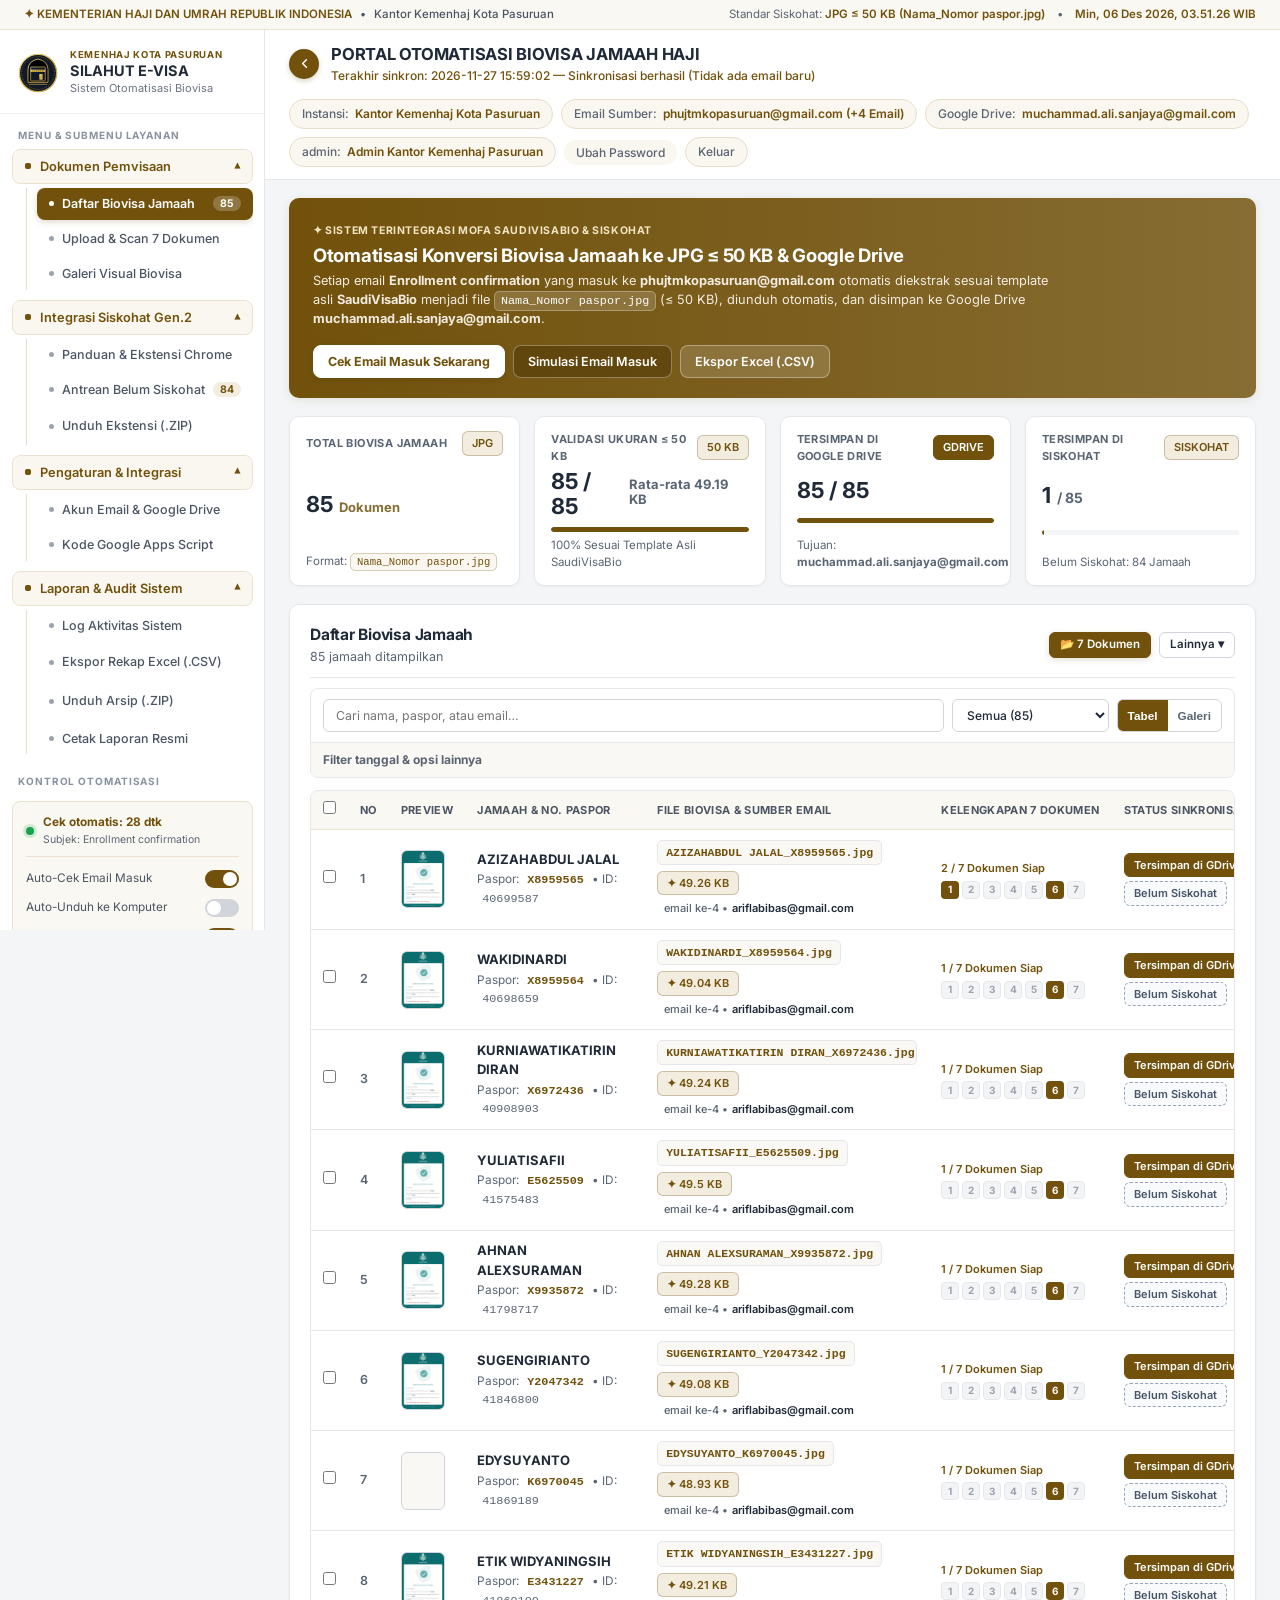
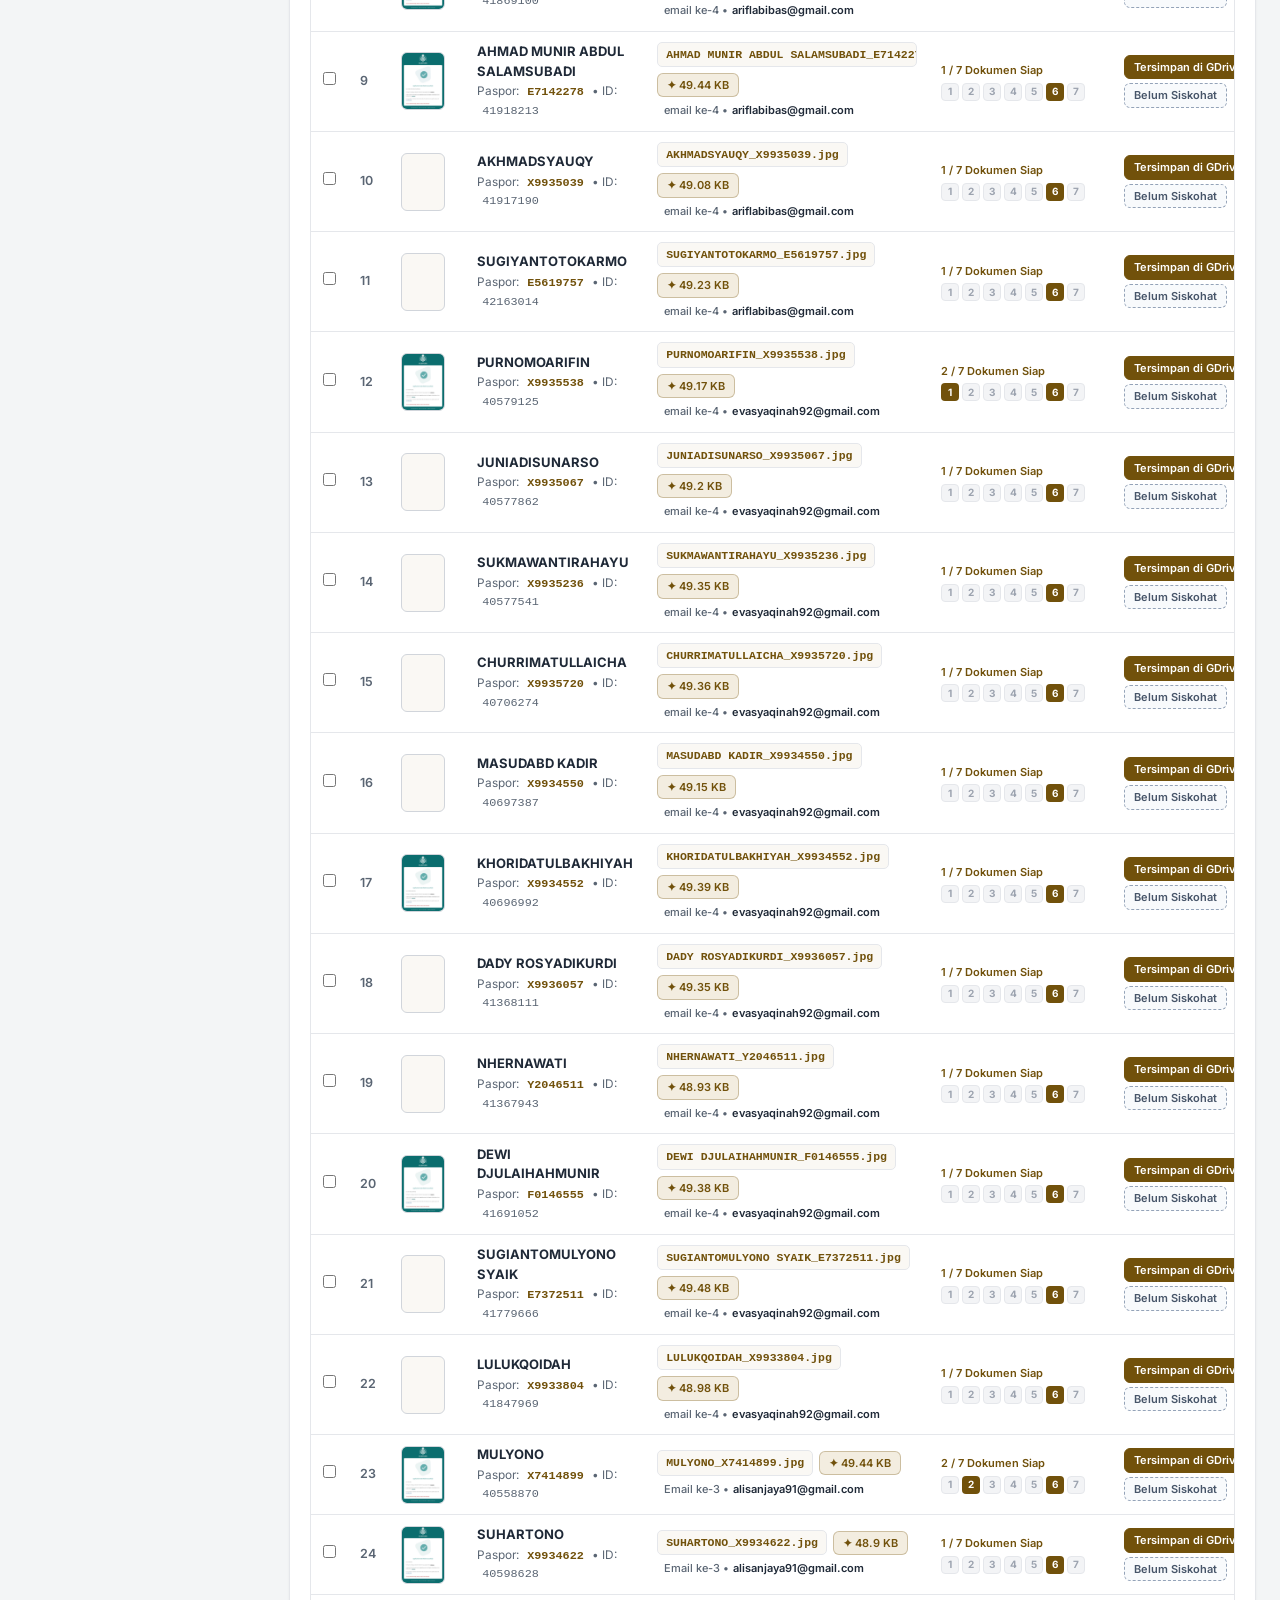
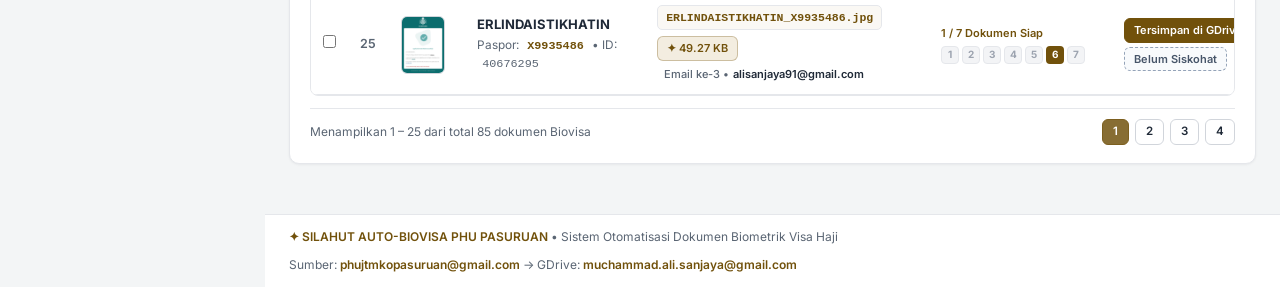
